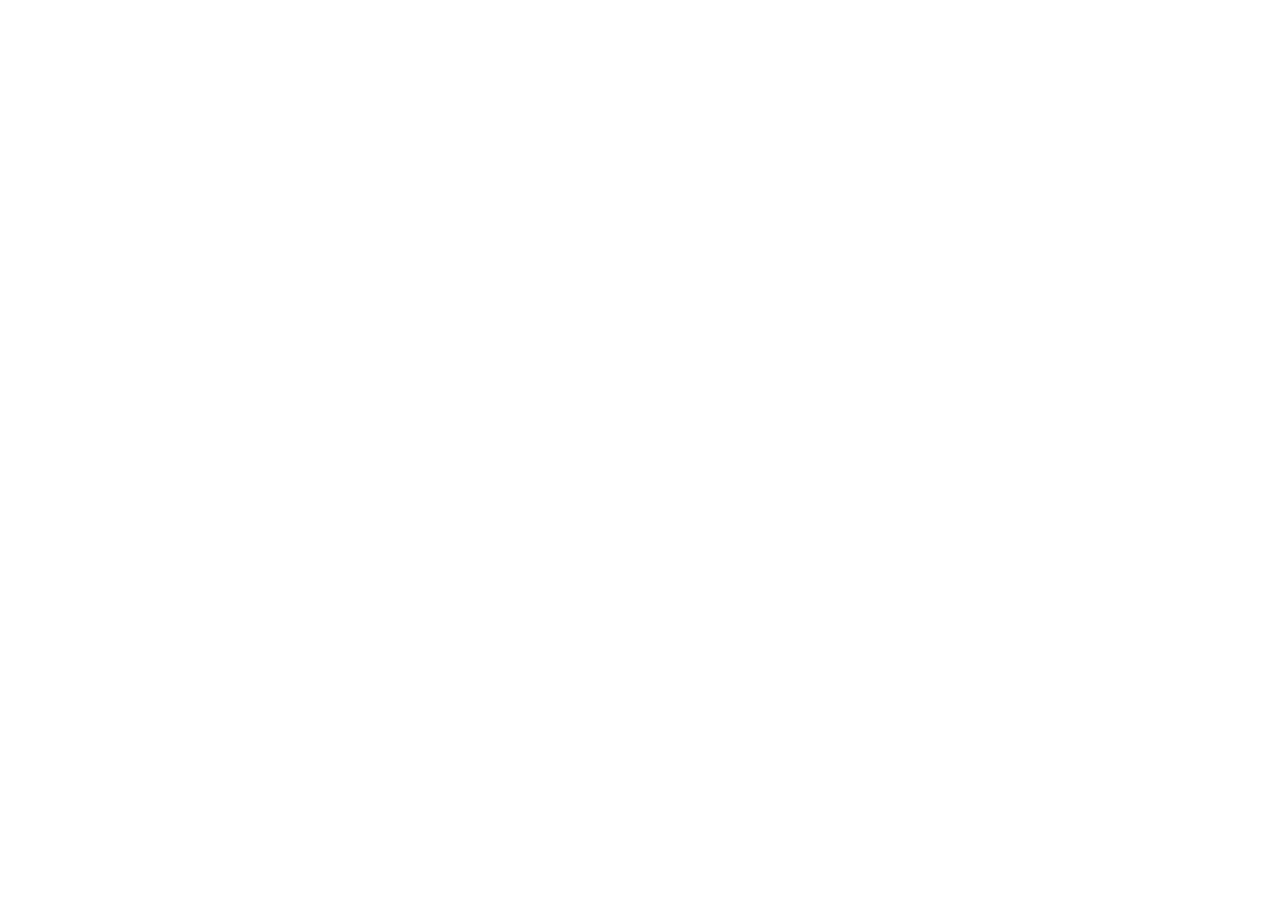
==== index.html @ b71deaa3 "Add files via upload" ====
<!doctype html>
<html lang="nl">
  <head>
    <meta charset="UTF-8" />
    <meta name="viewport" content="width=device-width, initial-scale=1, viewport-fit=cover" />
    <meta name="theme-color" content="#0A1A3F" />
    <title>Karaokequiz · Dagpakketverhuur</title>
    <link rel="icon" href="data:image/svg+xml,<svg xmlns='http://www.w3.org/2000/svg' viewBox='0 0 100 100'><text y='.9em' font-size='90'>🎤</text></svg>" />
    <link rel="preconnect" href="https://fonts.googleapis.com" />
    <link rel="preconnect" href="https://fonts.gstatic.com" crossorigin />
    <link href="https://fonts.googleapis.com/css2?family=Bricolage+Grotesque:opsz,wdth,wght@12..96,75..100,400..800&display=swap" rel="stylesheet" />
    <script type="module" crossorigin src="/assets/index-CefkdXqB.js"></script>
    <link rel="stylesheet" crossorigin href="/assets/index-WNM75md4.css">
  </head>
  <body>
    <div id="root"></div>
  </body>
</html>
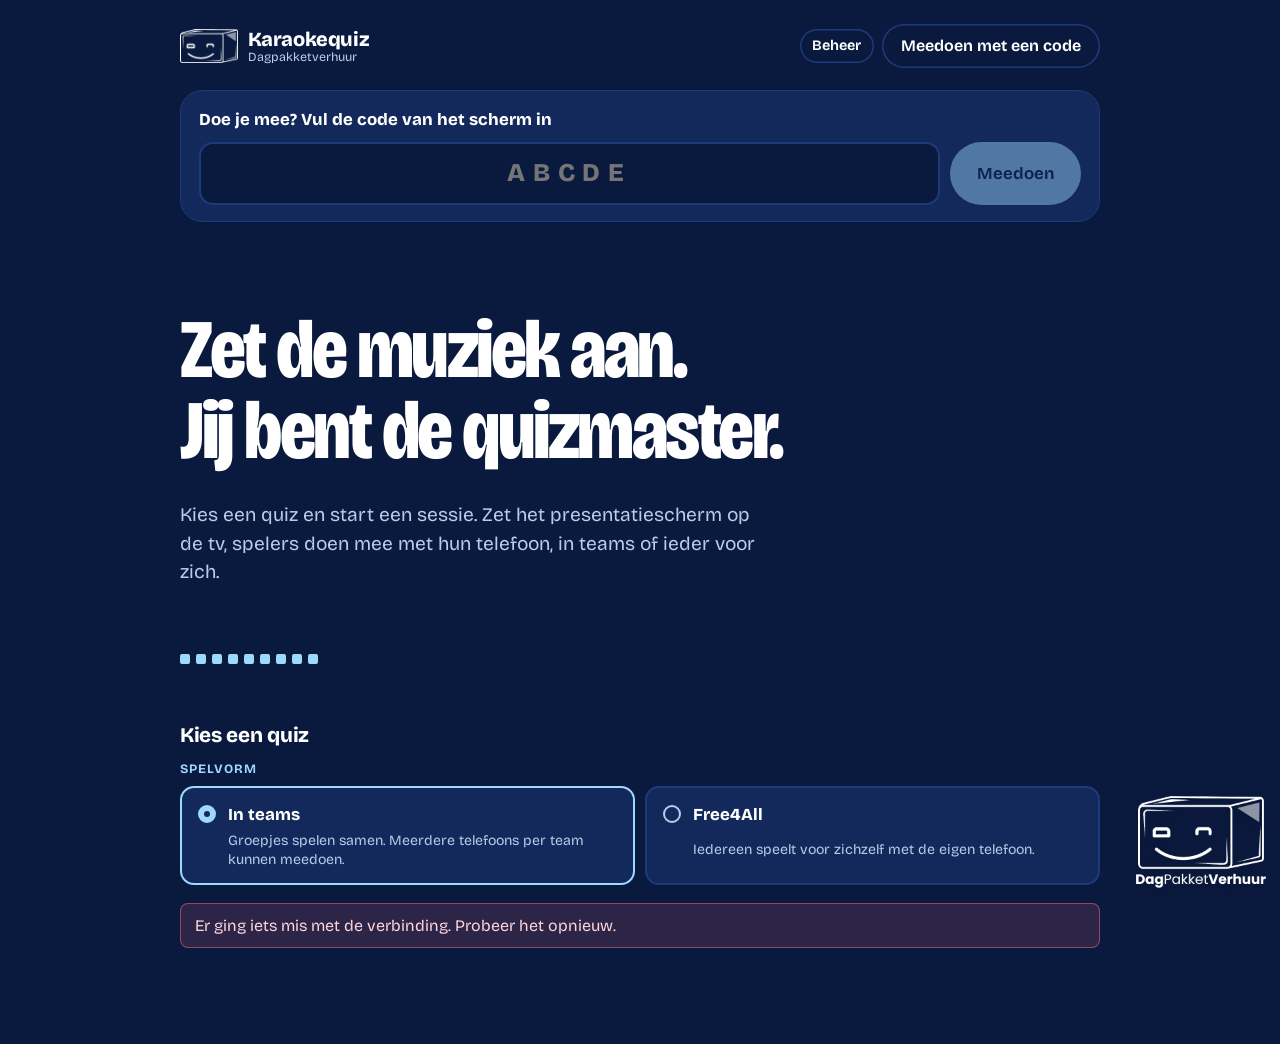
==== commit 526cc902: "Rename index (31).html to index.html" ====
--- a/index.html
+++ b/index.html
@@ -9,8 +9,109 @@
     <link rel="preconnect" href="https://fonts.googleapis.com" />
     <link rel="preconnect" href="https://fonts.gstatic.com" crossorigin />
     <link href="https://fonts.googleapis.com/css2?family=Bricolage+Grotesque:opsz,wdth,wght@12..96,75..100,400..800&display=swap" rel="stylesheet" />
-    <script type="module" crossorigin src="/assets/index-CefkdXqB.js"></script>
-    <link rel="stylesheet" crossorigin href="/assets/index-WNM75md4.css">
+    <script type="module" crossorigin>function qm(e,t){for(var n=0;n<t.length;n++){const r=t[n];if(typeof r!="string"&&!Array.isArray(r)){for(const s in r)if(s!=="default"&&!(s in e)){const i=Object.getOwnPropertyDescriptor(r,s);i&&Object.defineProperty(e,s,i.get?i:{enumerable:!0,get:()=>r[s]})}}}return Object.freeze(Object.defineProperty(e,Symbol.toStringTag,{value:"Module"}))}(function(){const t=document.createElement("link").relList;if(t&&t.supports&&t.supports("modulepreload"))return;for(const s of document.querySelectorAll('link[rel="modulepreload"]'))r(s);new MutationObserver(s=>{for(const i of s)if(i.type==="childList")for(const o of i.addedNodes)o.tagName==="LINK"&&o.rel==="modulepreload"&&r(o)}).observe(document,{childList:!0,subtree:!0});function n(s){const i={};return s.integrity&&(i.integrity=s.integrity),s.referrerPolicy&&(i.referrerPolicy=s.referrerPolicy),s.crossOrigin==="use-credentials"?i.credentials="include":s.crossOrigin==="anonymous"?i.credentials="omit":i.credentials="same-origin",i}function r(s){if(s.ep)return;s.ep=!0;const i=n(s);fetch(s.href,i)}})();function $m(e){return e&&e.__esModule&&Object.prototype.hasOwnProperty.call(e,"default")?e.default:e}var bh={exports:{}},xo={},kh={exports:{}},H={};/**
+ * @license React
+ * react.production.min.js
+ *
+ * Copyright (c) Facebook, Inc. and its affiliates.
+ *
+ * This source code is licensed under the MIT license found in the
+ * LICENSE file in the root directory of this source tree.
+ */var Fs=Symbol.for("react.element"),Wm=Symbol.for("react.portal"),Gm=Symbol.for("react.fragment"),Km=Symbol.for("react.strict_mode"),Jm=Symbol.for("react.profiler"),Ym=Symbol.for("react.provider"),Qm=Symbol.for("react.context"),Xm=Symbol.for("react.forward_ref"),Zm=Symbol.for("react.suspense"),eg=Symbol.for("react.memo"),tg=Symbol.for("react.lazy"),oc=Symbol.iterator;function ng(e){return e===null||typeof e!="object"?null:(e=oc&&e[oc]||e["@@iterator"],typeof e=="function"?e:null)}var Sh={isMounted:function(){return!1},enqueueForceUpdate:function(){},enqueueReplaceState:function(){},enqueueSetState:function(){}},Eh=Object.assign,xh={};function Nr(e,t,n){this.props=e,this.context=t,this.refs=xh,this.updater=n||Sh}Nr.prototype.isReactComponent={};Nr.prototype.setState=function(e,t){if(typeof e!="object"&&typeof e!="function"&&e!=null)throw Error("setState(...): takes an object of state variables to update or a function which returns an object of state variables.");this.updater.enqueueSetState(this,e,t,"setState")};Nr.prototype.forceUpdate=function(e){this.updater.enqueueForceUpdate(this,e,"forceUpdate")};function Ch(){}Ch.prototype=Nr.prototype;function Ql(e,t,n){this.props=e,this.context=t,this.refs=xh,this.updater=n||Sh}var Xl=Ql.prototype=new Ch;Xl.constructor=Ql;Eh(Xl,Nr.prototype);Xl.isPureReactComponent=!0;var ac=Array.isArray,jh=Object.prototype.hasOwnProperty,Zl={current:null},Ah={key:!0,ref:!0,__self:!0,__source:!0};function Th(e,t,n){var r,s={},i=null,o=null;if(t!=null)for(r in t.ref!==void 0&&(o=t.ref),t.key!==void 0&&(i=""+t.key),t)jh.call(t,r)&&!Ah.hasOwnProperty(r)&&(s[r]=t[r]);var a=arguments.length-2;if(a===1)s.children=n;else if(1<a){for(var l=Array(a),u=0;u<a;u++)l[u]=arguments[u+2];s.children=l}if(e&&e.defaultProps)for(r in a=e.defaultProps,a)s[r]===void 0&&(s[r]=a[r]);return{$$typeof:Fs,type:e,key:i,ref:o,props:s,_owner:Zl.current}}function rg(e,t){return{$$typeof:Fs,type:e.type,key:t,ref:e.ref,props:e.props,_owner:e._owner}}function eu(e){return typeof e=="object"&&e!==null&&e.$$typeof===Fs}function sg(e){var t={"=":"=0",":":"=2"};return"$"+e.replace(/[=:]/g,function(n){return t[n]})}var lc=/\/+/g;function Yo(e,t){return typeof e=="object"&&e!==null&&e.key!=null?sg(""+e.key):t.toString(36)}function ji(e,t,n,r,s){var i=typeof e;(i==="undefined"||i==="boolean")&&(e=null);var o=!1;if(e===null)o=!0;else switch(i){case"string":case"number":o=!0;break;case"object":switch(e.$$typeof){case Fs:case Wm:o=!0}}if(o)return o=e,s=s(o),e=r===""?"."+Yo(o,0):r,ac(s)?(n="",e!=null&&(n=e.replace(lc,"$&/")+"/"),ji(s,t,n,"",function(u){return u})):s!=null&&(eu(s)&&(s=rg(s,n+(!s.key||o&&o.key===s.key?"":(""+s.key).replace(lc,"$&/")+"/")+e)),t.push(s)),1;if(o=0,r=r===""?".":r+":",ac(e))for(var a=0;a<e.length;a++){i=e[a];var l=r+Yo(i,a);o+=ji(i,t,n,l,s)}else if(l=ng(e),typeof l=="function")for(e=l.call(e),a=0;!(i=e.next()).done;)i=i.value,l=r+Yo(i,a++),o+=ji(i,t,n,l,s);else if(i==="object")throw t=String(e),Error("Objects are not valid as a React child (found: "+(t==="[object Object]"?"object with keys {"+Object.keys(e).join(", ")+"}":t)+"). If you meant to render a collection of children, use an array instead.");return o}function Qs(e,t,n){if(e==null)return e;var r=[],s=0;return ji(e,r,"","",function(i){return t.call(n,i,s++)}),r}function ig(e){if(e._status===-1){var t=e._result;t=t(),t.then(function(n){(e._status===0||e._status===-1)&&(e._status=1,e._result=n)},function(n){(e._status===0||e._status===-1)&&(e._status=2,e._result=n)}),e._status===-1&&(e._status=0,e._result=t)}if(e._status===1)return e._result.default;throw e._result}var Ae={current:null},Ai={transition:null},og={ReactCurrentDispatcher:Ae,ReactCurrentBatchConfig:Ai,ReactCurrentOwner:Zl};function Nh(){throw Error("act(...) is not supported in production builds of React.")}H.Children={map:Qs,forEach:function(e,t,n){Qs(e,function(){t.apply(this,arguments)},n)},count:function(e){var t=0;return Qs(e,function(){t++}),t},toArray:function(e){return Qs(e,function(t){return t})||[]},only:function(e){if(!eu(e))throw Error("React.Children.only expected to receive a single React element child.");return e}};H.Component=Nr;H.Fragment=Gm;H.Profiler=Jm;H.PureComponent=Ql;H.StrictMode=Km;H.Suspense=Zm;H.__SECRET_INTERNALS_DO_NOT_USE_OR_YOU_WILL_BE_FIRED=og;H.act=Nh;H.cloneElement=function(e,t,n){if(e==null)throw Error("React.cloneElement(...): The argument must be a React element, but you passed "+e+".");var r=Eh({},e.props),s=e.key,i=e.ref,o=e._owner;if(t!=null){if(t.ref!==void 0&&(i=t.ref,o=Zl.current),t.key!==void 0&&(s=""+t.key),e.type&&e.type.defaultProps)var a=e.type.defaultProps;for(l in t)jh.call(t,l)&&!Ah.hasOwnProperty(l)&&(r[l]=t[l]===void 0&&a!==void 0?a[l]:t[l])}var l=arguments.length-2;if(l===1)r.children=n;else if(1<l){a=Array(l);for(var u=0;u<l;u++)a[u]=arguments[u+2];r.children=a}return{$$typeof:Fs,type:e.type,key:s,ref:i,props:r,_owner:o}};H.createContext=function(e){return e={$$typeof:Qm,_currentValue:e,_currentValue2:e,_threadCount:0,Provider:null,Consumer:null,_defaultValue:null,_globalName:null},e.Provider={$$typeof:Ym,_context:e},e.Consumer=e};H.createElement=Th;H.createFactory=function(e){var t=Th.bind(null,e);return t.type=e,t};H.createRef=function(){return{current:null}};H.forwardRef=function(e){return{$$typeof:Xm,render:e}};H.isValidElement=eu;H.lazy=function(e){return{$$typeof:tg,_payload:{_status:-1,_result:e},_init:ig}};H.memo=function(e,t){return{$$typeof:eg,type:e,compare:t===void 0?null:t}};H.startTransition=function(e){var t=Ai.transition;Ai.transition={};try{e()}finally{Ai.transition=t}};H.unstable_act=Nh;H.useCallback=function(e,t){return Ae.current.useCallback(e,t)};H.useContext=function(e){return Ae.current.useContext(e)};H.useDebugValue=function(){};H.useDeferredValue=function(e){return Ae.current.useDeferredValue(e)};H.useEffect=function(e,t){return Ae.current.useEffect(e,t)};H.useId=function(){return Ae.current.useId()};H.useImperativeHandle=function(e,t,n){return Ae.current.useImperativeHandle(e,t,n)};H.useInsertionEffect=function(e,t){return Ae.current.useInsertionEffect(e,t)};H.useLayoutEffect=function(e,t){return Ae.current.useLayoutEffect(e,t)};H.useMemo=function(e,t){return Ae.current.useMemo(e,t)};H.useReducer=function(e,t,n){return Ae.current.useReducer(e,t,n)};H.useRef=function(e){return Ae.current.useRef(e)};H.useState=function(e){return Ae.current.useState(e)};H.useSyncExternalStore=function(e,t,n){return Ae.current.useSyncExternalStore(e,t,n)};H.useTransition=function(){return Ae.current.useTransition()};H.version="18.3.1";kh.exports=H;var k=kh.exports;const Rh=$m(k),ag=qm({__proto__:null,default:Rh},[k]);/**
+ * @license React
+ * react-jsx-runtime.production.min.js
+ *
+ * Copyright (c) Facebook, Inc. and its affiliates.
+ *
+ * This source code is licensed under the MIT license found in the
+ * LICENSE file in the root directory of this source tree.
+ */var lg=k,ug=Symbol.for("react.element"),cg=Symbol.for("react.fragment"),dg=Object.prototype.hasOwnProperty,hg=lg.__SECRET_INTERNALS_DO_NOT_USE_OR_YOU_WILL_BE_FIRED.ReactCurrentOwner,fg={key:!0,ref:!0,__self:!0,__source:!0};function Ph(e,t,n){var r,s={},i=null,o=null;n!==void 0&&(i=""+n),t.key!==void 0&&(i=""+t.key),t.ref!==void 0&&(o=t.ref);for(r in t)dg.call(t,r)&&!fg.hasOwnProperty(r)&&(s[r]=t[r]);if(e&&e.defaultProps)for(r in t=e.defaultProps,t)s[r]===void 0&&(s[r]=t[r]);return{$$typeof:ug,type:e,key:i,ref:o,props:s,_owner:hg.current}}xo.Fragment=cg;xo.jsx=Ph;xo.jsxs=Ph;bh.exports=xo;var c=bh.exports,Ma={},Oh={exports:{}},$e={},Ih={exports:{}},Lh={};/**
+ * @license React
+ * scheduler.production.min.js
+ *
+ * Copyright (c) Facebook, Inc. and its affiliates.
+ *
+ * This source code is licensed under the MIT license found in the
+ * LICENSE file in the root directory of this source tree.
+ */(function(e){function t(R,M){var z=R.length;R.push(M);e:for(;0<z;){var X=z-1>>>1,oe=R[X];if(0<s(oe,M))R[X]=M,R[z]=oe,z=X;else break e}}function n(R){return R.length===0?null:R[0]}function r(R){if(R.length===0)return null;var M=R[0],z=R.pop();if(z!==M){R[0]=z;e:for(var X=0,oe=R.length,L=oe>>>1;X<L;){var V=2*(X+1)-1,Ne=R[V],Re=V+1,Ys=R[Re];if(0>s(Ne,z))Re<oe&&0>s(Ys,Ne)?(R[X]=Ys,R[Re]=z,X=Re):(R[X]=Ne,R[V]=z,X=V);else if(Re<oe&&0>s(Ys,z))R[X]=Ys,R[Re]=z,X=Re;else break e}}return M}function s(R,M){var z=R.sortIndex-M.sortIndex;return z!==0?z:R.id-M.id}if(typeof performance=="object"&&typeof performance.now=="function"){var i=performance;e.unstable_now=function(){return i.now()}}else{var o=Date,a=o.now();e.unstable_now=function(){return o.now()-a}}var l=[],u=[],d=1,h=null,f=3,m=!1,g=!1,w=!1,b=typeof setTimeout=="function"?setTimeout:null,p=typeof clearTimeout=="function"?clearTimeout:null,v=typeof setImmediate<"u"?setImmediate:null;typeof navigator<"u"&&navigator.scheduling!==void 0&&navigator.scheduling.isInputPending!==void 0&&navigator.scheduling.isInputPending.bind(navigator.scheduling);function y(R){for(var M=n(u);M!==null;){if(M.callback===null)r(u);else if(M.startTime<=R)r(u),M.sortIndex=M.expirationTime,t(l,M);else break;M=n(u)}}function _(R){if(w=!1,y(R),!g)if(n(l)!==null)g=!0,U(S);else{var M=n(u);M!==null&&kt(_,M.startTime-R)}}function S(R,M){g=!1,w&&(w=!1,p(j),j=-1),m=!0;var z=f;try{for(y(M),h=n(l);h!==null&&(!(h.expirationTime>M)||R&&!ee());){var X=h.callback;if(typeof X=="function"){h.callback=null,f=h.priorityLevel;var oe=X(h.expirationTime<=M);M=e.unstable_now(),typeof oe=="function"?h.callback=oe:h===n(l)&&r(l),y(M)}else r(l);h=n(l)}if(h!==null)var L=!0;else{var V=n(u);V!==null&&kt(_,V.startTime-M),L=!1}return L}finally{h=null,f=z,m=!1}}var E=!1,x=null,j=-1,B=5,O=-1;function ee(){return!(e.unstable_now()-O<B)}function _e(){if(x!==null){var R=e.unstable_now();O=R;var M=!0;try{M=x(!0,R)}finally{M?A():(E=!1,x=null)}}else E=!1}var A;if(typeof v=="function")A=function(){v(_e)};else if(typeof MessageChannel<"u"){var F=new MessageChannel,I=F.port2;F.port1.onmessage=_e,A=function(){I.postMessage(null)}}else A=function(){b(_e,0)};function U(R){x=R,E||(E=!0,A())}function kt(R,M){j=b(function(){R(e.unstable_now())},M)}e.unstable_IdlePriority=5,e.unstable_ImmediatePriority=1,e.unstable_LowPriority=4,e.unstable_NormalPriority=3,e.unstable_Profiling=null,e.unstable_UserBlockingPriority=2,e.unstable_cancelCallback=function(R){R.callback=null},e.unstable_continueExecution=function(){g||m||(g=!0,U(S))},e.unstable_forceFrameRate=function(R){0>R||125<R?console.error("forceFrameRate takes a positive int between 0 and 125, forcing frame rates higher than 125 fps is not supported"):B=0<R?Math.floor(1e3/R):5},e.unstable_getCurrentPriorityLevel=function(){return f},e.unstable_getFirstCallbackNode=function(){return n(l)},e.unstable_next=function(R){switch(f){case 1:case 2:case 3:var M=3;break;default:M=f}var z=f;f=M;try{return R()}finally{f=z}},e.unstable_pauseExecution=function(){},e.unstable_requestPaint=function(){},e.unstable_runWithPriority=function(R,M){switch(R){case 1:case 2:case 3:case 4:case 5:break;default:R=3}var z=f;f=R;try{return M()}finally{f=z}},e.unstable_scheduleCallback=function(R,M,z){var X=e.unstable_now();switch(typeof z=="object"&&z!==null?(z=z.delay,z=typeof z=="number"&&0<z?X+z:X):z=X,R){case 1:var oe=-1;break;case 2:oe=250;break;case 5:oe=1073741823;break;case 4:oe=1e4;break;default:oe=5e3}return oe=z+oe,R={id:d++,callback:M,priorityLevel:R,startTime:z,expirationTime:oe,sortIndex:-1},z>X?(R.sortIndex=z,t(u,R),n(l)===null&&R===n(u)&&(w?(p(j),j=-1):w=!0,kt(_,z-X))):(R.sortIndex=oe,t(l,R),g||m||(g=!0,U(S))),R},e.unstable_shouldYield=ee,e.unstable_wrapCallback=function(R){var M=f;return function(){var z=f;f=M;try{return R.apply(this,arguments)}finally{f=z}}}})(Lh);Ih.exports=Lh;var pg=Ih.exports;/**
+ * @license React
+ * react-dom.production.min.js
+ *
+ * Copyright (c) Facebook, Inc. and its affiliates.
+ *
+ * This source code is licensed under the MIT license found in the
+ * LICENSE file in the root directory of this source tree.
+ */var mg=k,qe=pg;function C(e){for(var t="https://reactjs.org/docs/error-decoder.html?invariant="+e,n=1;n<arguments.length;n++)t+="&args[]="+encodeURIComponent(arguments[n]);return"Minified React error #"+e+"; visit "+t+" for the full message or use the non-minified dev environment for full errors and additional helpful warnings."}var Dh=new Set,fs={};function Dn(e,t){yr(e,t),yr(e+"Capture",t)}function yr(e,t){for(fs[e]=t,e=0;e<t.length;e++)Dh.add(t[e])}var It=!(typeof window>"u"||typeof window.document>"u"||typeof window.document.createElement>"u"),za=Object.prototype.hasOwnProperty,gg=/^[:A-Z_a-z\u00C0-\u00D6\u00D8-\u00F6\u00F8-\u02FF\u0370-\u037D\u037F-\u1FFF\u200C-\u200D\u2070-\u218F\u2C00-\u2FEF\u3001-\uD7FF\uF900-\uFDCF\uFDF0-\uFFFD][:A-Z_a-z\u00C0-\u00D6\u00D8-\u00F6\u00F8-\u02FF\u0370-\u037D\u037F-\u1FFF\u200C-\u200D\u2070-\u218F\u2C00-\u2FEF\u3001-\uD7FF\uF900-\uFDCF\uFDF0-\uFFFD\-.0-9\u00B7\u0300-\u036F\u203F-\u2040]*$/,uc={},cc={};function vg(e){return za.call(cc,e)?!0:za.call(uc,e)?!1:gg.test(e)?cc[e]=!0:(uc[e]=!0,!1)}function yg(e,t,n,r){if(n!==null&&n.type===0)return!1;switch(typeof t){case"function":case"symbol":return!0;case"boolean":return r?!1:n!==null?!n.acceptsBooleans:(e=e.toLowerCase().slice(0,5),e!=="data-"&&e!=="aria-");default:return!1}}function wg(e,t,n,r){if(t===null||typeof t>"u"||yg(e,t,n,r))return!0;if(r)return!1;if(n!==null)switch(n.type){case 3:return!t;case 4:return t===!1;case 5:return isNaN(t);case 6:return isNaN(t)||1>t}return!1}function Te(e,t,n,r,s,i,o){this.acceptsBooleans=t===2||t===3||t===4,this.attributeName=r,this.attributeNamespace=s,this.mustUseProperty=n,this.propertyName=e,this.type=t,this.sanitizeURL=i,this.removeEmptyString=o}var we={};"children dangerouslySetInnerHTML defaultValue defaultChecked innerHTML suppressContentEditableWarning suppressHydrationWarning style".split(" ").forEach(function(e){we[e]=new Te(e,0,!1,e,null,!1,!1)});[["acceptCharset","accept-charset"],["className","class"],["htmlFor","for"],["httpEquiv","http-equiv"]].forEach(function(e){var t=e[0];we[t]=new Te(t,1,!1,e[1],null,!1,!1)});["contentEditable","draggable","spellCheck","value"].forEach(function(e){we[e]=new Te(e,2,!1,e.toLowerCase(),null,!1,!1)});["autoReverse","externalResourcesRequired","focusable","preserveAlpha"].forEach(function(e){we[e]=new Te(e,2,!1,e,null,!1,!1)});"allowFullScreen async autoFocus autoPlay controls default defer disabled disablePictureInPicture disableRemotePlayback formNoValidate hidden loop noModule noValidate open playsInline readOnly required reversed scoped seamless itemScope".split(" ").forEach(function(e){we[e]=new Te(e,3,!1,e.toLowerCase(),null,!1,!1)});["checked","multiple","muted","selected"].forEach(function(e){we[e]=new Te(e,3,!0,e,null,!1,!1)});["capture","download"].forEach(function(e){we[e]=new Te(e,4,!1,e,null,!1,!1)});["cols","rows","size","span"].forEach(function(e){we[e]=new Te(e,6,!1,e,null,!1,!1)});["rowSpan","start"].forEach(function(e){we[e]=new Te(e,5,!1,e.toLowerCase(),null,!1,!1)});var tu=/[\-:]([a-z])/g;function nu(e){return e[1].toUpperCase()}"accent-height alignment-baseline arabic-form baseline-shift cap-height clip-path clip-rule color-interpolation color-interpolation-filters color-profile color-rendering dominant-baseline enable-background fill-opacity fill-rule flood-color flood-opacity font-family font-size font-size-adjust font-stretch font-style font-variant font-weight glyph-name glyph-orientation-horizontal glyph-orientation-vertical horiz-adv-x horiz-origin-x image-rendering letter-spacing lighting-color marker-end marker-mid marker-start overline-position overline-thickness paint-order panose-1 pointer-events rendering-intent shape-rendering stop-color stop-opacity strikethrough-position strikethrough-thickness stroke-dasharray stroke-dashoffset stroke-linecap stroke-linejoin stroke-miterlimit stroke-opacity stroke-width text-anchor text-decoration text-rendering underline-position underline-thickness unicode-bidi unicode-range units-per-em v-alphabetic v-hanging v-ideographic v-mathematical vector-effect vert-adv-y vert-origin-x vert-origin-y word-spacing writing-mode xmlns:xlink x-height".split(" ").forEach(function(e){var t=e.replace(tu,nu);we[t]=new Te(t,1,!1,e,null,!1,!1)});"xlink:actuate xlink:arcrole xlink:role xlink:show xlink:title xlink:type".split(" ").forEach(function(e){var t=e.replace(tu,nu);we[t]=new Te(t,1,!1,e,"http://www.w3.org/1999/xlink",!1,!1)});["xml:base","xml:lang","xml:space"].forEach(function(e){var t=e.replace(tu,nu);we[t]=new Te(t,1,!1,e,"http://www.w3.org/XML/1998/namespace",!1,!1)});["tabIndex","crossOrigin"].forEach(function(e){we[e]=new Te(e,1,!1,e.toLowerCase(),null,!1,!1)});we.xlinkHref=new Te("xlinkHref",1,!1,"xlink:href","http://www.w3.org/1999/xlink",!0,!1);["src","href","action","formAction"].forEach(function(e){we[e]=new Te(e,1,!1,e.toLowerCase(),null,!0,!0)});function ru(e,t,n,r){var s=we.hasOwnProperty(t)?we[t]:null;(s!==null?s.type!==0:r||!(2<t.length)||t[0]!=="o"&&t[0]!=="O"||t[1]!=="n"&&t[1]!=="N")&&(wg(t,n,s,r)&&(n=null),r||s===null?vg(t)&&(n===null?e.removeAttribute(t):e.setAttribute(t,""+n)):s.mustUseProperty?e[s.propertyName]=n===null?s.type===3?!1:"":n:(t=s.attributeName,r=s.attributeNamespace,n===null?e.removeAttribute(t):(s=s.type,n=s===3||s===4&&n===!0?"":""+n,r?e.setAttributeNS(r,t,n):e.setAttribute(t,n))))}var Bt=mg.__SECRET_INTERNALS_DO_NOT_USE_OR_YOU_WILL_BE_FIRED,Xs=Symbol.for("react.element"),Kn=Symbol.for("react.portal"),Jn=Symbol.for("react.fragment"),su=Symbol.for("react.strict_mode"),Fa=Symbol.for("react.profiler"),Uh=Symbol.for("react.provider"),Bh=Symbol.for("react.context"),iu=Symbol.for("react.forward_ref"),Ha=Symbol.for("react.suspense"),Va=Symbol.for("react.suspense_list"),ou=Symbol.for("react.memo"),Ht=Symbol.for("react.lazy"),Mh=Symbol.for("react.offscreen"),dc=Symbol.iterator;function Dr(e){return e===null||typeof e!="object"?null:(e=dc&&e[dc]||e["@@iterator"],typeof e=="function"?e:null)}var re=Object.assign,Qo;function Kr(e){if(Qo===void 0)try{throw Error()}catch(n){var t=n.stack.trim().match(/\n( *(at )?)/);Qo=t&&t[1]||""}return`
+`+Qo+e}var Xo=!1;function Zo(e,t){if(!e||Xo)return"";Xo=!0;var n=Error.prepareStackTrace;Error.prepareStackTrace=void 0;try{if(t)if(t=function(){throw Error()},Object.defineProperty(t.prototype,"props",{set:function(){throw Error()}}),typeof Reflect=="object"&&Reflect.construct){try{Reflect.construct(t,[])}catch(u){var r=u}Reflect.construct(e,[],t)}else{try{t.call()}catch(u){r=u}e.call(t.prototype)}else{try{throw Error()}catch(u){r=u}e()}}catch(u){if(u&&r&&typeof u.stack=="string"){for(var s=u.stack.split(`
+`),i=r.stack.split(`
+`),o=s.length-1,a=i.length-1;1<=o&&0<=a&&s[o]!==i[a];)a--;for(;1<=o&&0<=a;o--,a--)if(s[o]!==i[a]){if(o!==1||a!==1)do if(o--,a--,0>a||s[o]!==i[a]){var l=`
+`+s[o].replace(" at new "," at ");return e.displayName&&l.includes("<anonymous>")&&(l=l.replace("<anonymous>",e.displayName)),l}while(1<=o&&0<=a);break}}}finally{Xo=!1,Error.prepareStackTrace=n}return(e=e?e.displayName||e.name:"")?Kr(e):""}function _g(e){switch(e.tag){case 5:return Kr(e.type);case 16:return Kr("Lazy");case 13:return Kr("Suspense");case 19:return Kr("SuspenseList");case 0:case 2:case 15:return e=Zo(e.type,!1),e;case 11:return e=Zo(e.type.render,!1),e;case 1:return e=Zo(e.type,!0),e;default:return""}}function qa(e){if(e==null)return null;if(typeof e=="function")return e.displayName||e.name||null;if(typeof e=="string")return e;switch(e){case Jn:return"Fragment";case Kn:return"Portal";case Fa:return"Profiler";case su:return"StrictMode";case Ha:return"Suspense";case Va:return"SuspenseList"}if(typeof e=="object")switch(e.$$typeof){case Bh:return(e.displayName||"Context")+".Consumer";case Uh:return(e._context.displayName||"Context")+".Provider";case iu:var t=e.render;return e=e.displayName,e||(e=t.displayName||t.name||"",e=e!==""?"ForwardRef("+e+")":"ForwardRef"),e;case ou:return t=e.displayName||null,t!==null?t:qa(e.type)||"Memo";case Ht:t=e._payload,e=e._init;try{return qa(e(t))}catch{}}return null}function bg(e){var t=e.type;switch(e.tag){case 24:return"Cache";case 9:return(t.displayName||"Context")+".Consumer";case 10:return(t._context.displayName||"Context")+".Provider";case 18:return"DehydratedFragment";case 11:return e=t.render,e=e.displayName||e.name||"",t.displayName||(e!==""?"ForwardRef("+e+")":"ForwardRef");case 7:return"Fragment";case 5:return t;case 4:return"Portal";case 3:return"Root";case 6:return"Text";case 16:return qa(t);case 8:return t===su?"StrictMode":"Mode";case 22:return"Offscreen";case 12:return"Profiler";case 21:return"Scope";case 13:return"Suspense";case 19:return"SuspenseList";case 25:return"TracingMarker";case 1:case 0:case 17:case 2:case 14:case 15:if(typeof t=="function")return t.displayName||t.name||null;if(typeof t=="string")return t}return null}function un(e){switch(typeof e){case"boolean":case"number":case"string":case"undefined":return e;case"object":return e;default:return""}}function zh(e){var t=e.type;return(e=e.nodeName)&&e.toLowerCase()==="input"&&(t==="checkbox"||t==="radio")}function kg(e){var t=zh(e)?"checked":"value",n=Object.getOwnPropertyDescriptor(e.constructor.prototype,t),r=""+e[t];if(!e.hasOwnProperty(t)&&typeof n<"u"&&typeof n.get=="function"&&typeof n.set=="function"){var s=n.get,i=n.set;return Object.defineProperty(e,t,{configurable:!0,get:function(){return s.call(this)},set:function(o){r=""+o,i.call(this,o)}}),Object.defineProperty(e,t,{enumerable:n.enumerable}),{getValue:function(){return r},setValue:function(o){r=""+o},stopTracking:function(){e._valueTracker=null,delete e[t]}}}}function Zs(e){e._valueTracker||(e._valueTracker=kg(e))}function Fh(e){if(!e)return!1;var t=e._valueTracker;if(!t)return!0;var n=t.getValue(),r="";return e&&(r=zh(e)?e.checked?"true":"false":e.value),e=r,e!==n?(t.setValue(e),!0):!1}function Hi(e){if(e=e||(typeof document<"u"?document:void 0),typeof e>"u")return null;try{return e.activeElement||e.body}catch{return e.body}}function $a(e,t){var n=t.checked;return re({},t,{defaultChecked:void 0,defaultValue:void 0,value:void 0,checked:n??e._wrapperState.initialChecked})}function hc(e,t){var n=t.defaultValue==null?"":t.defaultValue,r=t.checked!=null?t.checked:t.defaultChecked;n=un(t.value!=null?t.value:n),e._wrapperState={initialChecked:r,initialValue:n,controlled:t.type==="checkbox"||t.type==="radio"?t.checked!=null:t.value!=null}}function Hh(e,t){t=t.checked,t!=null&&ru(e,"checked",t,!1)}function Wa(e,t){Hh(e,t);var n=un(t.value),r=t.type;if(n!=null)r==="number"?(n===0&&e.value===""||e.value!=n)&&(e.value=""+n):e.value!==""+n&&(e.value=""+n);else if(r==="submit"||r==="reset"){e.removeAttribute("value");return}t.hasOwnProperty("value")?Ga(e,t.type,n):t.hasOwnProperty("defaultValue")&&Ga(e,t.type,un(t.defaultValue)),t.checked==null&&t.defaultChecked!=null&&(e.defaultChecked=!!t.defaultChecked)}function fc(e,t,n){if(t.hasOwnProperty("value")||t.hasOwnProperty("defaultValue")){var r=t.type;if(!(r!=="submit"&&r!=="reset"||t.value!==void 0&&t.value!==null))return;t=""+e._wrapperState.initialValue,n||t===e.value||(e.value=t),e.defaultValue=t}n=e.name,n!==""&&(e.name=""),e.defaultChecked=!!e._wrapperState.initialChecked,n!==""&&(e.name=n)}function Ga(e,t,n){(t!=="number"||Hi(e.ownerDocument)!==e)&&(n==null?e.defaultValue=""+e._wrapperState.initialValue:e.defaultValue!==""+n&&(e.defaultValue=""+n))}var Jr=Array.isArray;function or(e,t,n,r){if(e=e.options,t){t={};for(var s=0;s<n.length;s++)t["$"+n[s]]=!0;for(n=0;n<e.length;n++)s=t.hasOwnProperty("$"+e[n].value),e[n].selected!==s&&(e[n].selected=s),s&&r&&(e[n].defaultSelected=!0)}else{for(n=""+un(n),t=null,s=0;s<e.length;s++){if(e[s].value===n){e[s].selected=!0,r&&(e[s].defaultSelected=!0);return}t!==null||e[s].disabled||(t=e[s])}t!==null&&(t.selected=!0)}}function Ka(e,t){if(t.dangerouslySetInnerHTML!=null)throw Error(C(91));return re({},t,{value:void 0,defaultValue:void 0,children:""+e._wrapperState.initialValue})}function pc(e,t){var n=t.value;if(n==null){if(n=t.children,t=t.defaultValue,n!=null){if(t!=null)throw Error(C(92));if(Jr(n)){if(1<n.length)throw Error(C(93));n=n[0]}t=n}t==null&&(t=""),n=t}e._wrapperState={initialValue:un(n)}}function Vh(e,t){var n=un(t.value),r=un(t.defaultValue);n!=null&&(n=""+n,n!==e.value&&(e.value=n),t.defaultValue==null&&e.defaultValue!==n&&(e.defaultValue=n)),r!=null&&(e.defaultValue=""+r)}function mc(e){var t=e.textContent;t===e._wrapperState.initialValue&&t!==""&&t!==null&&(e.value=t)}function qh(e){switch(e){case"svg":return"http://www.w3.org/2000/svg";case"math":return"http://www.w3.org/1998/Math/MathML";default:return"http://www.w3.org/1999/xhtml"}}function Ja(e,t){return e==null||e==="http://www.w3.org/1999/xhtml"?qh(t):e==="http://www.w3.org/2000/svg"&&t==="foreignObject"?"http://www.w3.org/1999/xhtml":e}var ei,$h=function(e){return typeof MSApp<"u"&&MSApp.execUnsafeLocalFunction?function(t,n,r,s){MSApp.execUnsafeLocalFunction(function(){return e(t,n,r,s)})}:e}(function(e,t){if(e.namespaceURI!=="http://www.w3.org/2000/svg"||"innerHTML"in e)e.innerHTML=t;else{for(ei=ei||document.createElement("div"),ei.innerHTML="<svg>"+t.valueOf().toString()+"</svg>",t=ei.firstChild;e.firstChild;)e.removeChild(e.firstChild);for(;t.firstChild;)e.appendChild(t.firstChild)}});function ps(e,t){if(t){var n=e.firstChild;if(n&&n===e.lastChild&&n.nodeType===3){n.nodeValue=t;return}}e.textContent=t}var ts={animationIterationCount:!0,aspectRatio:!0,borderImageOutset:!0,borderImageSlice:!0,borderImageWidth:!0,boxFlex:!0,boxFlexGroup:!0,boxOrdinalGroup:!0,columnCount:!0,columns:!0,flex:!0,flexGrow:!0,flexPositive:!0,flexShrink:!0,flexNegative:!0,flexOrder:!0,gridArea:!0,gridRow:!0,gridRowEnd:!0,gridRowSpan:!0,gridRowStart:!0,gridColumn:!0,gridColumnEnd:!0,gridColumnSpan:!0,gridColumnStart:!0,fontWeight:!0,lineClamp:!0,lineHeight:!0,opacity:!0,order:!0,orphans:!0,tabSize:!0,widows:!0,zIndex:!0,zoom:!0,fillOpacity:!0,floodOpacity:!0,stopOpacity:!0,strokeDasharray:!0,strokeDashoffset:!0,strokeMiterlimit:!0,strokeOpacity:!0,strokeWidth:!0},Sg=["Webkit","ms","Moz","O"];Object.keys(ts).forEach(function(e){Sg.forEach(function(t){t=t+e.charAt(0).toUpperCase()+e.substring(1),ts[t]=ts[e]})});function Wh(e,t,n){return t==null||typeof t=="boolean"||t===""?"":n||typeof t!="number"||t===0||ts.hasOwnProperty(e)&&ts[e]?(""+t).trim():t+"px"}function Gh(e,t){e=e.style;for(var n in t)if(t.hasOwnProperty(n)){var r=n.indexOf("--")===0,s=Wh(n,t[n],r);n==="float"&&(n="cssFloat"),r?e.setProperty(n,s):e[n]=s}}var Eg=re({menuitem:!0},{area:!0,base:!0,br:!0,col:!0,embed:!0,hr:!0,img:!0,input:!0,keygen:!0,link:!0,meta:!0,param:!0,source:!0,track:!0,wbr:!0});function Ya(e,t){if(t){if(Eg[e]&&(t.children!=null||t.dangerouslySetInnerHTML!=null))throw Error(C(137,e));if(t.dangerouslySetInnerHTML!=null){if(t.children!=null)throw Error(C(60));if(typeof t.dangerouslySetInnerHTML!="object"||!("__html"in t.dangerouslySetInnerHTML))throw Error(C(61))}if(t.style!=null&&typeof t.style!="object")throw Error(C(62))}}function Qa(e,t){if(e.indexOf("-")===-1)return typeof t.is=="string";switch(e){case"annotation-xml":case"color-profile":case"font-face":case"font-face-src":case"font-face-uri":case"font-face-format":case"font-face-name":case"missing-glyph":return!1;default:return!0}}var Xa=null;function au(e){return e=e.target||e.srcElement||window,e.correspondingUseElement&&(e=e.correspondingUseElement),e.nodeType===3?e.parentNode:e}var Za=null,ar=null,lr=null;function gc(e){if(e=qs(e)){if(typeof Za!="function")throw Error(C(280));var t=e.stateNode;t&&(t=No(t),Za(e.stateNode,e.type,t))}}function Kh(e){ar?lr?lr.push(e):lr=[e]:ar=e}function Jh(){if(ar){var e=ar,t=lr;if(lr=ar=null,gc(e),t)for(e=0;e<t.length;e++)gc(t[e])}}function Yh(e,t){return e(t)}function Qh(){}var ea=!1;function Xh(e,t,n){if(ea)return e(t,n);ea=!0;try{return Yh(e,t,n)}finally{ea=!1,(ar!==null||lr!==null)&&(Qh(),Jh())}}function ms(e,t){var n=e.stateNode;if(n===null)return null;var r=No(n);if(r===null)return null;n=r[t];e:switch(t){case"onClick":case"onClickCapture":case"onDoubleClick":case"onDoubleClickCapture":case"onMouseDown":case"onMouseDownCapture":case"onMouseMove":case"onMouseMoveCapture":case"onMouseUp":case"onMouseUpCapture":case"onMouseEnter":(r=!r.disabled)||(e=e.type,r=!(e==="button"||e==="input"||e==="select"||e==="textarea")),e=!r;break e;default:e=!1}if(e)return null;if(n&&typeof n!="function")throw Error(C(231,t,typeof n));return n}var el=!1;if(It)try{var Ur={};Object.defineProperty(Ur,"passive",{get:function(){el=!0}}),window.addEventListener("test",Ur,Ur),window.removeEventListener("test",Ur,Ur)}catch{el=!1}function xg(e,t,n,r,s,i,o,a,l){var u=Array.prototype.slice.call(arguments,3);try{t.apply(n,u)}catch(d){this.onError(d)}}var ns=!1,Vi=null,qi=!1,tl=null,Cg={onError:function(e){ns=!0,Vi=e}};function jg(e,t,n,r,s,i,o,a,l){ns=!1,Vi=null,xg.apply(Cg,arguments)}function Ag(e,t,n,r,s,i,o,a,l){if(jg.apply(this,arguments),ns){if(ns){var u=Vi;ns=!1,Vi=null}else throw Error(C(198));qi||(qi=!0,tl=u)}}function Un(e){var t=e,n=e;if(e.alternate)for(;t.return;)t=t.return;else{e=t;do t=e,t.flags&4098&&(n=t.return),e=t.return;while(e)}return t.tag===3?n:null}function Zh(e){if(e.tag===13){var t=e.memoizedState;if(t===null&&(e=e.alternate,e!==null&&(t=e.memoizedState)),t!==null)return t.dehydrated}return null}function vc(e){if(Un(e)!==e)throw Error(C(188))}function Tg(e){var t=e.alternate;if(!t){if(t=Un(e),t===null)throw Error(C(188));return t!==e?null:e}for(var n=e,r=t;;){var s=n.return;if(s===null)break;var i=s.alternate;if(i===null){if(r=s.return,r!==null){n=r;continue}break}if(s.child===i.child){for(i=s.child;i;){if(i===n)return vc(s),e;if(i===r)return vc(s),t;i=i.sibling}throw Error(C(188))}if(n.return!==r.return)n=s,r=i;else{for(var o=!1,a=s.child;a;){if(a===n){o=!0,n=s,r=i;break}if(a===r){o=!0,r=s,n=i;break}a=a.sibling}if(!o){for(a=i.child;a;){if(a===n){o=!0,n=i,r=s;break}if(a===r){o=!0,r=i,n=s;break}a=a.sibling}if(!o)throw Error(C(189))}}if(n.alternate!==r)throw Error(C(190))}if(n.tag!==3)throw Error(C(188));return n.stateNode.current===n?e:t}function ef(e){return e=Tg(e),e!==null?tf(e):null}function tf(e){if(e.tag===5||e.tag===6)return e;for(e=e.child;e!==null;){var t=tf(e);if(t!==null)return t;e=e.sibling}return null}var nf=qe.unstable_scheduleCallback,yc=qe.unstable_cancelCallback,Ng=qe.unstable_shouldYield,Rg=qe.unstable_requestPaint,ae=qe.unstable_now,Pg=qe.unstable_getCurrentPriorityLevel,lu=qe.unstable_ImmediatePriority,rf=qe.unstable_UserBlockingPriority,$i=qe.unstable_NormalPriority,Og=qe.unstable_LowPriority,sf=qe.unstable_IdlePriority,Co=null,yt=null;function Ig(e){if(yt&&typeof yt.onCommitFiberRoot=="function")try{yt.onCommitFiberRoot(Co,e,void 0,(e.current.flags&128)===128)}catch{}}var ct=Math.clz32?Math.clz32:Ug,Lg=Math.log,Dg=Math.LN2;function Ug(e){return e>>>=0,e===0?32:31-(Lg(e)/Dg|0)|0}var ti=64,ni=4194304;function Yr(e){switch(e&-e){case 1:return 1;case 2:return 2;case 4:return 4;case 8:return 8;case 16:return 16;case 32:return 32;case 64:case 128:case 256:case 512:case 1024:case 2048:case 4096:case 8192:case 16384:case 32768:case 65536:case 131072:case 262144:case 524288:case 1048576:case 2097152:return e&4194240;case 4194304:case 8388608:case 16777216:case 33554432:case 67108864:return e&130023424;case 134217728:return 134217728;case 268435456:return 268435456;case 536870912:return 536870912;case 1073741824:return 1073741824;default:return e}}function Wi(e,t){var n=e.pendingLanes;if(n===0)return 0;var r=0,s=e.suspendedLanes,i=e.pingedLanes,o=n&268435455;if(o!==0){var a=o&~s;a!==0?r=Yr(a):(i&=o,i!==0&&(r=Yr(i)))}else o=n&~s,o!==0?r=Yr(o):i!==0&&(r=Yr(i));if(r===0)return 0;if(t!==0&&t!==r&&!(t&s)&&(s=r&-r,i=t&-t,s>=i||s===16&&(i&4194240)!==0))return t;if(r&4&&(r|=n&16),t=e.entangledLanes,t!==0)for(e=e.entanglements,t&=r;0<t;)n=31-ct(t),s=1<<n,r|=e[n],t&=~s;return r}function Bg(e,t){switch(e){case 1:case 2:case 4:return t+250;case 8:case 16:case 32:case 64:case 128:case 256:case 512:case 1024:case 2048:case 4096:case 8192:case 16384:case 32768:case 65536:case 131072:case 262144:case 524288:case 1048576:case 2097152:return t+5e3;case 4194304:case 8388608:case 16777216:case 33554432:case 67108864:return-1;case 134217728:case 268435456:case 536870912:case 1073741824:return-1;default:return-1}}function Mg(e,t){for(var n=e.suspendedLanes,r=e.pingedLanes,s=e.expirationTimes,i=e.pendingLanes;0<i;){var o=31-ct(i),a=1<<o,l=s[o];l===-1?(!(a&n)||a&r)&&(s[o]=Bg(a,t)):l<=t&&(e.expiredLanes|=a),i&=~a}}function nl(e){return e=e.pendingLanes&-1073741825,e!==0?e:e&1073741824?1073741824:0}function of(){var e=ti;return ti<<=1,!(ti&4194240)&&(ti=64),e}function ta(e){for(var t=[],n=0;31>n;n++)t.push(e);return t}function Hs(e,t,n){e.pendingLanes|=t,t!==536870912&&(e.suspendedLanes=0,e.pingedLanes=0),e=e.eventTimes,t=31-ct(t),e[t]=n}function zg(e,t){var n=e.pendingLanes&~t;e.pendingLanes=t,e.suspendedLanes=0,e.pingedLanes=0,e.expiredLanes&=t,e.mutableReadLanes&=t,e.entangledLanes&=t,t=e.entanglements;var r=e.eventTimes;for(e=e.expirationTimes;0<n;){var s=31-ct(n),i=1<<s;t[s]=0,r[s]=-1,e[s]=-1,n&=~i}}function uu(e,t){var n=e.entangledLanes|=t;for(e=e.entanglements;n;){var r=31-ct(n),s=1<<r;s&t|e[r]&t&&(e[r]|=t),n&=~s}}var W=0;function af(e){return e&=-e,1<e?4<e?e&268435455?16:536870912:4:1}var lf,cu,uf,cf,df,rl=!1,ri=[],Xt=null,Zt=null,en=null,gs=new Map,vs=new Map,qt=[],Fg="mousedown mouseup touchcancel touchend touchstart auxclick dblclick pointercancel pointerdown pointerup dragend dragstart drop compositionend compositionstart keydown keypress keyup input textInput copy cut paste click change contextmenu reset submit".split(" ");function wc(e,t){switch(e){case"focusin":case"focusout":Xt=null;break;case"dragenter":case"dragleave":Zt=null;break;case"mouseover":case"mouseout":en=null;break;case"pointerover":case"pointerout":gs.delete(t.pointerId);break;case"gotpointercapture":case"lostpointercapture":vs.delete(t.pointerId)}}function Br(e,t,n,r,s,i){return e===null||e.nativeEvent!==i?(e={blockedOn:t,domEventName:n,eventSystemFlags:r,nativeEvent:i,targetContainers:[s]},t!==null&&(t=qs(t),t!==null&&cu(t)),e):(e.eventSystemFlags|=r,t=e.targetContainers,s!==null&&t.indexOf(s)===-1&&t.push(s),e)}function Hg(e,t,n,r,s){switch(t){case"focusin":return Xt=Br(Xt,e,t,n,r,s),!0;case"dragenter":return Zt=Br(Zt,e,t,n,r,s),!0;case"mouseover":return en=Br(en,e,t,n,r,s),!0;case"pointerover":var i=s.pointerId;return gs.set(i,Br(gs.get(i)||null,e,t,n,r,s)),!0;case"gotpointercapture":return i=s.pointerId,vs.set(i,Br(vs.get(i)||null,e,t,n,r,s)),!0}return!1}function hf(e){var t=kn(e.target);if(t!==null){var n=Un(t);if(n!==null){if(t=n.tag,t===13){if(t=Zh(n),t!==null){e.blockedOn=t,df(e.priority,function(){uf(n)});return}}else if(t===3&&n.stateNode.current.memoizedState.isDehydrated){e.blockedOn=n.tag===3?n.stateNode.containerInfo:null;return}}}e.blockedOn=null}function Ti(e){if(e.blockedOn!==null)return!1;for(var t=e.targetContainers;0<t.length;){var n=sl(e.domEventName,e.eventSystemFlags,t[0],e.nativeEvent);if(n===null){n=e.nativeEvent;var r=new n.constructor(n.type,n);Xa=r,n.target.dispatchEvent(r),Xa=null}else return t=qs(n),t!==null&&cu(t),e.blockedOn=n,!1;t.shift()}return!0}function _c(e,t,n){Ti(e)&&n.delete(t)}function Vg(){rl=!1,Xt!==null&&Ti(Xt)&&(Xt=null),Zt!==null&&Ti(Zt)&&(Zt=null),en!==null&&Ti(en)&&(en=null),gs.forEach(_c),vs.forEach(_c)}function Mr(e,t){e.blockedOn===t&&(e.blockedOn=null,rl||(rl=!0,qe.unstable_scheduleCallback(qe.unstable_NormalPriority,Vg)))}function ys(e){function t(s){return Mr(s,e)}if(0<ri.length){Mr(ri[0],e);for(var n=1;n<ri.length;n++){var r=ri[n];r.blockedOn===e&&(r.blockedOn=null)}}for(Xt!==null&&Mr(Xt,e),Zt!==null&&Mr(Zt,e),en!==null&&Mr(en,e),gs.forEach(t),vs.forEach(t),n=0;n<qt.length;n++)r=qt[n],r.blockedOn===e&&(r.blockedOn=null);for(;0<qt.length&&(n=qt[0],n.blockedOn===null);)hf(n),n.blockedOn===null&&qt.shift()}var ur=Bt.ReactCurrentBatchConfig,Gi=!0;function qg(e,t,n,r){var s=W,i=ur.transition;ur.transition=null;try{W=1,du(e,t,n,r)}finally{W=s,ur.transition=i}}function $g(e,t,n,r){var s=W,i=ur.transition;ur.transition=null;try{W=4,du(e,t,n,r)}finally{W=s,ur.transition=i}}function du(e,t,n,r){if(Gi){var s=sl(e,t,n,r);if(s===null)da(e,t,r,Ki,n),wc(e,r);else if(Hg(s,e,t,n,r))r.stopPropagation();else if(wc(e,r),t&4&&-1<Fg.indexOf(e)){for(;s!==null;){var i=qs(s);if(i!==null&&lf(i),i=sl(e,t,n,r),i===null&&da(e,t,r,Ki,n),i===s)break;s=i}s!==null&&r.stopPropagation()}else da(e,t,r,null,n)}}var Ki=null;function sl(e,t,n,r){if(Ki=null,e=au(r),e=kn(e),e!==null)if(t=Un(e),t===null)e=null;else if(n=t.tag,n===13){if(e=Zh(t),e!==null)return e;e=null}else if(n===3){if(t.stateNode.current.memoizedState.isDehydrated)return t.tag===3?t.stateNode.containerInfo:null;e=null}else t!==e&&(e=null);return Ki=e,null}function ff(e){switch(e){case"cancel":case"click":case"close":case"contextmenu":case"copy":case"cut":case"auxclick":case"dblclick":case"dragend":case"dragstart":case"drop":case"focusin":case"focusout":case"input":case"invalid":case"keydown":case"keypress":case"keyup":case"mousedown":case"mouseup":case"paste":case"pause":case"play":case"pointercancel":case"pointerdown":case"pointerup":case"ratechange":case"reset":case"resize":case"seeked":case"submit":case"touchcancel":case"touchend":case"touchstart":case"volumechange":case"change":case"selectionchange":case"textInput":case"compositionstart":case"compositionend":case"compositionupdate":case"beforeblur":case"afterblur":case"beforeinput":case"blur":case"fullscreenchange":case"focus":case"hashchange":case"popstate":case"select":case"selectstart":return 1;case"drag":case"dragenter":case"dragexit":case"dragleave":case"dragover":case"mousemove":case"mouseout":case"mouseover":case"pointermove":case"pointerout":case"pointerover":case"scroll":case"toggle":case"touchmove":case"wheel":case"mouseenter":case"mouseleave":case"pointerenter":case"pointerleave":return 4;case"message":switch(Pg()){case lu:return 1;case rf:return 4;case $i:case Og:return 16;case sf:return 536870912;default:return 16}default:return 16}}var Kt=null,hu=null,Ni=null;function pf(){if(Ni)return Ni;var e,t=hu,n=t.length,r,s="value"in Kt?Kt.value:Kt.textContent,i=s.length;for(e=0;e<n&&t[e]===s[e];e++);var o=n-e;for(r=1;r<=o&&t[n-r]===s[i-r];r++);return Ni=s.slice(e,1<r?1-r:void 0)}function Ri(e){var t=e.keyCode;return"charCode"in e?(e=e.charCode,e===0&&t===13&&(e=13)):e=t,e===10&&(e=13),32<=e||e===13?e:0}function si(){return!0}function bc(){return!1}function We(e){function t(n,r,s,i,o){this._reactName=n,this._targetInst=s,this.type=r,this.nativeEvent=i,this.target=o,this.currentTarget=null;for(var a in e)e.hasOwnProperty(a)&&(n=e[a],this[a]=n?n(i):i[a]);return this.isDefaultPrevented=(i.defaultPrevented!=null?i.defaultPrevented:i.returnValue===!1)?si:bc,this.isPropagationStopped=bc,this}return re(t.prototype,{preventDefault:function(){this.defaultPrevented=!0;var n=this.nativeEvent;n&&(n.preventDefault?n.preventDefault():typeof n.returnValue!="unknown"&&(n.returnValue=!1),this.isDefaultPrevented=si)},stopPropagation:function(){var n=this.nativeEvent;n&&(n.stopPropagation?n.stopPropagation():typeof n.cancelBubble!="unknown"&&(n.cancelBubble=!0),this.isPropagationStopped=si)},persist:function(){},isPersistent:si}),t}var Rr={eventPhase:0,bubbles:0,cancelable:0,timeStamp:function(e){return e.timeStamp||Date.now()},defaultPrevented:0,isTrusted:0},fu=We(Rr),Vs=re({},Rr,{view:0,detail:0}),Wg=We(Vs),na,ra,zr,jo=re({},Vs,{screenX:0,screenY:0,clientX:0,clientY:0,pageX:0,pageY:0,ctrlKey:0,shiftKey:0,altKey:0,metaKey:0,getModifierState:pu,button:0,buttons:0,relatedTarget:function(e){return e.relatedTarget===void 0?e.fromElement===e.srcElement?e.toElement:e.fromElement:e.relatedTarget},movementX:function(e){return"movementX"in e?e.movementX:(e!==zr&&(zr&&e.type==="mousemove"?(na=e.screenX-zr.screenX,ra=e.screenY-zr.screenY):ra=na=0,zr=e),na)},movementY:function(e){return"movementY"in e?e.movementY:ra}}),kc=We(jo),Gg=re({},jo,{dataTransfer:0}),Kg=We(Gg),Jg=re({},Vs,{relatedTarget:0}),sa=We(Jg),Yg=re({},Rr,{animationName:0,elapsedTime:0,pseudoElement:0}),Qg=We(Yg),Xg=re({},Rr,{clipboardData:function(e){return"clipboardData"in e?e.clipboardData:window.clipboardData}}),Zg=We(Xg),ev=re({},Rr,{data:0}),Sc=We(ev),tv={Esc:"Escape",Spacebar:" ",Left:"ArrowLeft",Up:"ArrowUp",Right:"ArrowRight",Down:"ArrowDown",Del:"Delete",Win:"OS",Menu:"ContextMenu",Apps:"ContextMenu",Scroll:"ScrollLock",MozPrintableKey:"Unidentified"},nv={8:"Backspace",9:"Tab",12:"Clear",13:"Enter",16:"Shift",17:"Control",18:"Alt",19:"Pause",20:"CapsLock",27:"Escape",32:" ",33:"PageUp",34:"PageDown",35:"End",36:"Home",37:"ArrowLeft",38:"ArrowUp",39:"ArrowRight",40:"ArrowDown",45:"Insert",46:"Delete",112:"F1",113:"F2",114:"F3",115:"F4",116:"F5",117:"F6",118:"F7",119:"F8",120:"F9",121:"F10",122:"F11",123:"F12",144:"NumLock",145:"ScrollLock",224:"Meta"},rv={Alt:"altKey",Control:"ctrlKey",Meta:"metaKey",Shift:"shiftKey"};function sv(e){var t=this.nativeEvent;return t.getModifierState?t.getModifierState(e):(e=rv[e])?!!t[e]:!1}function pu(){return sv}var iv=re({},Vs,{key:function(e){if(e.key){var t=tv[e.key]||e.key;if(t!=="Unidentified")return t}return e.type==="keypress"?(e=Ri(e),e===13?"Enter":String.fromCharCode(e)):e.type==="keydown"||e.type==="keyup"?nv[e.keyCode]||"Unidentified":""},code:0,location:0,ctrlKey:0,shiftKey:0,altKey:0,metaKey:0,repeat:0,locale:0,getModifierState:pu,charCode:function(e){return e.type==="keypress"?Ri(e):0},keyCode:function(e){return e.type==="keydown"||e.type==="keyup"?e.keyCode:0},which:function(e){return e.type==="keypress"?Ri(e):e.type==="keydown"||e.type==="keyup"?e.keyCode:0}}),ov=We(iv),av=re({},jo,{pointerId:0,width:0,height:0,pressure:0,tangentialPressure:0,tiltX:0,tiltY:0,twist:0,pointerType:0,isPrimary:0}),Ec=We(av),lv=re({},Vs,{touches:0,targetTouches:0,changedTouches:0,altKey:0,metaKey:0,ctrlKey:0,shiftKey:0,getModifierState:pu}),uv=We(lv),cv=re({},Rr,{propertyName:0,elapsedTime:0,pseudoElement:0}),dv=We(cv),hv=re({},jo,{deltaX:function(e){return"deltaX"in e?e.deltaX:"wheelDeltaX"in e?-e.wheelDeltaX:0},deltaY:function(e){return"deltaY"in e?e.deltaY:"wheelDeltaY"in e?-e.wheelDeltaY:"wheelDelta"in e?-e.wheelDelta:0},deltaZ:0,deltaMode:0}),fv=We(hv),pv=[9,13,27,32],mu=It&&"CompositionEvent"in window,rs=null;It&&"documentMode"in document&&(rs=document.documentMode);var mv=It&&"TextEvent"in window&&!rs,mf=It&&(!mu||rs&&8<rs&&11>=rs),xc=" ",Cc=!1;function gf(e,t){switch(e){case"keyup":return pv.indexOf(t.keyCode)!==-1;case"keydown":return t.keyCode!==229;case"keypress":case"mousedown":case"focusout":return!0;default:return!1}}function vf(e){return e=e.detail,typeof e=="object"&&"data"in e?e.data:null}var Yn=!1;function gv(e,t){switch(e){case"compositionend":return vf(t);case"keypress":return t.which!==32?null:(Cc=!0,xc);case"textInput":return e=t.data,e===xc&&Cc?null:e;default:return null}}function vv(e,t){if(Yn)return e==="compositionend"||!mu&&gf(e,t)?(e=pf(),Ni=hu=Kt=null,Yn=!1,e):null;switch(e){case"paste":return null;case"keypress":if(!(t.ctrlKey||t.altKey||t.metaKey)||t.ctrlKey&&t.altKey){if(t.char&&1<t.char.length)return t.char;if(t.which)return String.fromCharCode(t.which)}return null;case"compositionend":return mf&&t.locale!=="ko"?null:t.data;default:return null}}var yv={color:!0,date:!0,datetime:!0,"datetime-local":!0,email:!0,month:!0,number:!0,password:!0,range:!0,search:!0,tel:!0,text:!0,time:!0,url:!0,week:!0};function jc(e){var t=e&&e.nodeName&&e.nodeName.toLowerCase();return t==="input"?!!yv[e.type]:t==="textarea"}function yf(e,t,n,r){Kh(r),t=Ji(t,"onChange"),0<t.length&&(n=new fu("onChange","change",null,n,r),e.push({event:n,listeners:t}))}var ss=null,ws=null;function wv(e){Tf(e,0)}function Ao(e){var t=Zn(e);if(Fh(t))return e}function _v(e,t){if(e==="change")return t}var wf=!1;if(It){var ia;if(It){var oa="oninput"in document;if(!oa){var Ac=document.createElement("div");Ac.setAttribute("oninput","return;"),oa=typeof Ac.oninput=="function"}ia=oa}else ia=!1;wf=ia&&(!document.documentMode||9<document.documentMode)}function Tc(){ss&&(ss.detachEvent("onpropertychange",_f),ws=ss=null)}function _f(e){if(e.propertyName==="value"&&Ao(ws)){var t=[];yf(t,ws,e,au(e)),Xh(wv,t)}}function bv(e,t,n){e==="focusin"?(Tc(),ss=t,ws=n,ss.attachEvent("onpropertychange",_f)):e==="focusout"&&Tc()}function kv(e){if(e==="selectionchange"||e==="keyup"||e==="keydown")return Ao(ws)}function Sv(e,t){if(e==="click")return Ao(t)}function Ev(e,t){if(e==="input"||e==="change")return Ao(t)}function xv(e,t){return e===t&&(e!==0||1/e===1/t)||e!==e&&t!==t}var ht=typeof Object.is=="function"?Object.is:xv;function _s(e,t){if(ht(e,t))return!0;if(typeof e!="object"||e===null||typeof t!="object"||t===null)return!1;var n=Object.keys(e),r=Object.keys(t);if(n.length!==r.length)return!1;for(r=0;r<n.length;r++){var s=n[r];if(!za.call(t,s)||!ht(e[s],t[s]))return!1}return!0}function Nc(e){for(;e&&e.firstChild;)e=e.firstChild;return e}function Rc(e,t){var n=Nc(e);e=0;for(var r;n;){if(n.nodeType===3){if(r=e+n.textContent.length,e<=t&&r>=t)return{node:n,offset:t-e};e=r}e:{for(;n;){if(n.nextSibling){n=n.nextSibling;break e}n=n.parentNode}n=void 0}n=Nc(n)}}function bf(e,t){return e&&t?e===t?!0:e&&e.nodeType===3?!1:t&&t.nodeType===3?bf(e,t.parentNode):"contains"in e?e.contains(t):e.compareDocumentPosition?!!(e.compareDocumentPosition(t)&16):!1:!1}function kf(){for(var e=window,t=Hi();t instanceof e.HTMLIFrameElement;){try{var n=typeof t.contentWindow.location.href=="string"}catch{n=!1}if(n)e=t.contentWindow;else break;t=Hi(e.document)}return t}function gu(e){var t=e&&e.nodeName&&e.nodeName.toLowerCase();return t&&(t==="input"&&(e.type==="text"||e.type==="search"||e.type==="tel"||e.type==="url"||e.type==="password")||t==="textarea"||e.contentEditable==="true")}function Cv(e){var t=kf(),n=e.focusedElem,r=e.selectionRange;if(t!==n&&n&&n.ownerDocument&&bf(n.ownerDocument.documentElement,n)){if(r!==null&&gu(n)){if(t=r.start,e=r.end,e===void 0&&(e=t),"selectionStart"in n)n.selectionStart=t,n.selectionEnd=Math.min(e,n.value.length);else if(e=(t=n.ownerDocument||document)&&t.defaultView||window,e.getSelection){e=e.getSelection();var s=n.textContent.length,i=Math.min(r.start,s);r=r.end===void 0?i:Math.min(r.end,s),!e.extend&&i>r&&(s=r,r=i,i=s),s=Rc(n,i);var o=Rc(n,r);s&&o&&(e.rangeCount!==1||e.anchorNode!==s.node||e.anchorOffset!==s.offset||e.focusNode!==o.node||e.focusOffset!==o.offset)&&(t=t.createRange(),t.setStart(s.node,s.offset),e.removeAllRanges(),i>r?(e.addRange(t),e.extend(o.node,o.offset)):(t.setEnd(o.node,o.offset),e.addRange(t)))}}for(t=[],e=n;e=e.parentNode;)e.nodeType===1&&t.push({element:e,left:e.scrollLeft,top:e.scrollTop});for(typeof n.focus=="function"&&n.focus(),n=0;n<t.length;n++)e=t[n],e.element.scrollLeft=e.left,e.element.scrollTop=e.top}}var jv=It&&"documentMode"in document&&11>=document.documentMode,Qn=null,il=null,is=null,ol=!1;function Pc(e,t,n){var r=n.window===n?n.document:n.nodeType===9?n:n.ownerDocument;ol||Qn==null||Qn!==Hi(r)||(r=Qn,"selectionStart"in r&&gu(r)?r={start:r.selectionStart,end:r.selectionEnd}:(r=(r.ownerDocument&&r.ownerDocument.defaultView||window).getSelection(),r={anchorNode:r.anchorNode,anchorOffset:r.anchorOffset,focusNode:r.focusNode,focusOffset:r.focusOffset}),is&&_s(is,r)||(is=r,r=Ji(il,"onSelect"),0<r.length&&(t=new fu("onSelect","select",null,t,n),e.push({event:t,listeners:r}),t.target=Qn)))}function ii(e,t){var n={};return n[e.toLowerCase()]=t.toLowerCase(),n["Webkit"+e]="webkit"+t,n["Moz"+e]="moz"+t,n}var Xn={animationend:ii("Animation","AnimationEnd"),animationiteration:ii("Animation","AnimationIteration"),animationstart:ii("Animation","AnimationStart"),transitionend:ii("Transition","TransitionEnd")},aa={},Sf={};It&&(Sf=document.createElement("div").style,"AnimationEvent"in window||(delete Xn.animationend.animation,delete Xn.animationiteration.animation,delete Xn.animationstart.animation),"TransitionEvent"in window||delete Xn.transitionend.transition);function To(e){if(aa[e])return aa[e];if(!Xn[e])return e;var t=Xn[e],n;for(n in t)if(t.hasOwnProperty(n)&&n in Sf)return aa[e]=t[n];return e}var Ef=To("animationend"),xf=To("animationiteration"),Cf=To("animationstart"),jf=To("transitionend"),Af=new Map,Oc="abort auxClick cancel canPlay canPlayThrough click close contextMenu copy cut drag dragEnd dragEnter dragExit dragLeave dragOver dragStart drop durationChange emptied encrypted ended error gotPointerCapture input invalid keyDown keyPress keyUp load loadedData loadedMetadata loadStart lostPointerCapture mouseDown mouseMove mouseOut mouseOver mouseUp paste pause play playing pointerCancel pointerDown pointerMove pointerOut pointerOver pointerUp progress rateChange reset resize seeked seeking stalled submit suspend timeUpdate touchCancel touchEnd touchStart volumeChange scroll toggle touchMove waiting wheel".split(" ");function dn(e,t){Af.set(e,t),Dn(t,[e])}for(var la=0;la<Oc.length;la++){var ua=Oc[la],Av=ua.toLowerCase(),Tv=ua[0].toUpperCase()+ua.slice(1);dn(Av,"on"+Tv)}dn(Ef,"onAnimationEnd");dn(xf,"onAnimationIteration");dn(Cf,"onAnimationStart");dn("dblclick","onDoubleClick");dn("focusin","onFocus");dn("focusout","onBlur");dn(jf,"onTransitionEnd");yr("onMouseEnter",["mouseout","mouseover"]);yr("onMouseLeave",["mouseout","mouseover"]);yr("onPointerEnter",["pointerout","pointerover"]);yr("onPointerLeave",["pointerout","pointerover"]);Dn("onChange","change click focusin focusout input keydown keyup selectionchange".split(" "));Dn("onSelect","focusout contextmenu dragend focusin keydown keyup mousedown mouseup selectionchange".split(" "));Dn("onBeforeInput",["compositionend","keypress","textInput","paste"]);Dn("onCompositionEnd","compositionend focusout keydown keypress keyup mousedown".split(" "));Dn("onCompositionStart","compositionstart focusout keydown keypress keyup mousedown".split(" "));Dn("onCompositionUpdate","compositionupdate focusout keydown keypress keyup mousedown".split(" "));var Qr="abort canplay canplaythrough durationchange emptied encrypted ended error loadeddata loadedmetadata loadstart pause play playing progress ratechange resize seeked seeking stalled suspend timeupdate volumechange waiting".split(" "),Nv=new Set("cancel close invalid load scroll toggle".split(" ").concat(Qr));function Ic(e,t,n){var r=e.type||"unknown-event";e.currentTarget=n,Ag(r,t,void 0,e),e.currentTarget=null}function Tf(e,t){t=(t&4)!==0;for(var n=0;n<e.length;n++){var r=e[n],s=r.event;r=r.listeners;e:{var i=void 0;if(t)for(var o=r.length-1;0<=o;o--){var a=r[o],l=a.instance,u=a.currentTarget;if(a=a.listener,l!==i&&s.isPropagationStopped())break e;Ic(s,a,u),i=l}else for(o=0;o<r.length;o++){if(a=r[o],l=a.instance,u=a.currentTarget,a=a.listener,l!==i&&s.isPropagationStopped())break e;Ic(s,a,u),i=l}}}if(qi)throw e=tl,qi=!1,tl=null,e}function Y(e,t){var n=t[dl];n===void 0&&(n=t[dl]=new Set);var r=e+"__bubble";n.has(r)||(Nf(t,e,2,!1),n.add(r))}function ca(e,t,n){var r=0;t&&(r|=4),Nf(n,e,r,t)}var oi="_reactListening"+Math.random().toString(36).slice(2);function bs(e){if(!e[oi]){e[oi]=!0,Dh.forEach(function(n){n!=="selectionchange"&&(Nv.has(n)||ca(n,!1,e),ca(n,!0,e))});var t=e.nodeType===9?e:e.ownerDocument;t===null||t[oi]||(t[oi]=!0,ca("selectionchange",!1,t))}}function Nf(e,t,n,r){switch(ff(t)){case 1:var s=qg;break;case 4:s=$g;break;default:s=du}n=s.bind(null,t,n,e),s=void 0,!el||t!=="touchstart"&&t!=="touchmove"&&t!=="wheel"||(s=!0),r?s!==void 0?e.addEventListener(t,n,{capture:!0,passive:s}):e.addEventListener(t,n,!0):s!==void 0?e.addEventListener(t,n,{passive:s}):e.addEventListener(t,n,!1)}function da(e,t,n,r,s){var i=r;if(!(t&1)&&!(t&2)&&r!==null)e:for(;;){if(r===null)return;var o=r.tag;if(o===3||o===4){var a=r.stateNode.containerInfo;if(a===s||a.nodeType===8&&a.parentNode===s)break;if(o===4)for(o=r.return;o!==null;){var l=o.tag;if((l===3||l===4)&&(l=o.stateNode.containerInfo,l===s||l.nodeType===8&&l.parentNode===s))return;o=o.return}for(;a!==null;){if(o=kn(a),o===null)return;if(l=o.tag,l===5||l===6){r=i=o;continue e}a=a.parentNode}}r=r.return}Xh(function(){var u=i,d=au(n),h=[];e:{var f=Af.get(e);if(f!==void 0){var m=fu,g=e;switch(e){case"keypress":if(Ri(n)===0)break e;case"keydown":case"keyup":m=ov;break;case"focusin":g="focus",m=sa;break;case"focusout":g="blur",m=sa;break;case"beforeblur":case"afterblur":m=sa;break;case"click":if(n.button===2)break e;case"auxclick":case"dblclick":case"mousedown":case"mousemove":case"mouseup":case"mouseout":case"mouseover":case"contextmenu":m=kc;break;case"drag":case"dragend":case"dragenter":case"dragexit":case"dragleave":case"dragover":case"dragstart":case"drop":m=Kg;break;case"touchcancel":case"touchend":case"touchmove":case"touchstart":m=uv;break;case Ef:case xf:case Cf:m=Qg;break;case jf:m=dv;break;case"scroll":m=Wg;break;case"wheel":m=fv;break;case"copy":case"cut":case"paste":m=Zg;break;case"gotpointercapture":case"lostpointercapture":case"pointercancel":case"pointerdown":case"pointermove":case"pointerout":case"pointerover":case"pointerup":m=Ec}var w=(t&4)!==0,b=!w&&e==="scroll",p=w?f!==null?f+"Capture":null:f;w=[];for(var v=u,y;v!==null;){y=v;var _=y.stateNode;if(y.tag===5&&_!==null&&(y=_,p!==null&&(_=ms(v,p),_!=null&&w.push(ks(v,_,y)))),b)break;v=v.return}0<w.length&&(f=new m(f,g,null,n,d),h.push({event:f,listeners:w}))}}if(!(t&7)){e:{if(f=e==="mouseover"||e==="pointerover",m=e==="mouseout"||e==="pointerout",f&&n!==Xa&&(g=n.relatedTarget||n.fromElement)&&(kn(g)||g[Lt]))break e;if((m||f)&&(f=d.window===d?d:(f=d.ownerDocument)?f.defaultView||f.parentWindow:window,m?(g=n.relatedTarget||n.toElement,m=u,g=g?kn(g):null,g!==null&&(b=Un(g),g!==b||g.tag!==5&&g.tag!==6)&&(g=null)):(m=null,g=u),m!==g)){if(w=kc,_="onMouseLeave",p="onMouseEnter",v="mouse",(e==="pointerout"||e==="pointerover")&&(w=Ec,_="onPointerLeave",p="onPointerEnter",v="pointer"),b=m==null?f:Zn(m),y=g==null?f:Zn(g),f=new w(_,v+"leave",m,n,d),f.target=b,f.relatedTarget=y,_=null,kn(d)===u&&(w=new w(p,v+"enter",g,n,d),w.target=y,w.relatedTarget=b,_=w),b=_,m&&g)t:{for(w=m,p=g,v=0,y=w;y;y=Fn(y))v++;for(y=0,_=p;_;_=Fn(_))y++;for(;0<v-y;)w=Fn(w),v--;for(;0<y-v;)p=Fn(p),y--;for(;v--;){if(w===p||p!==null&&w===p.alternate)break t;w=Fn(w),p=Fn(p)}w=null}else w=null;m!==null&&Lc(h,f,m,w,!1),g!==null&&b!==null&&Lc(h,b,g,w,!0)}}e:{if(f=u?Zn(u):window,m=f.nodeName&&f.nodeName.toLowerCase(),m==="select"||m==="input"&&f.type==="file")var S=_v;else if(jc(f))if(wf)S=Ev;else{S=kv;var E=bv}else(m=f.nodeName)&&m.toLowerCase()==="input"&&(f.type==="checkbox"||f.type==="radio")&&(S=Sv);if(S&&(S=S(e,u))){yf(h,S,n,d);break e}E&&E(e,f,u),e==="focusout"&&(E=f._wrapperState)&&E.controlled&&f.type==="number"&&Ga(f,"number",f.value)}switch(E=u?Zn(u):window,e){case"focusin":(jc(E)||E.contentEditable==="true")&&(Qn=E,il=u,is=null);break;case"focusout":is=il=Qn=null;break;case"mousedown":ol=!0;break;case"contextmenu":case"mouseup":case"dragend":ol=!1,Pc(h,n,d);break;case"selectionchange":if(jv)break;case"keydown":case"keyup":Pc(h,n,d)}var x;if(mu)e:{switch(e){case"compositionstart":var j="onCompositionStart";break e;case"compositionend":j="onCompositionEnd";break e;case"compositionupdate":j="onCompositionUpdate";break e}j=void 0}else Yn?gf(e,n)&&(j="onCompositionEnd"):e==="keydown"&&n.keyCode===229&&(j="onCompositionStart");j&&(mf&&n.locale!=="ko"&&(Yn||j!=="onCompositionStart"?j==="onCompositionEnd"&&Yn&&(x=pf()):(Kt=d,hu="value"in Kt?Kt.value:Kt.textContent,Yn=!0)),E=Ji(u,j),0<E.length&&(j=new Sc(j,e,null,n,d),h.push({event:j,listeners:E}),x?j.data=x:(x=vf(n),x!==null&&(j.data=x)))),(x=mv?gv(e,n):vv(e,n))&&(u=Ji(u,"onBeforeInput"),0<u.length&&(d=new Sc("onBeforeInput","beforeinput",null,n,d),h.push({event:d,listeners:u}),d.data=x))}Tf(h,t)})}function ks(e,t,n){return{instance:e,listener:t,currentTarget:n}}function Ji(e,t){for(var n=t+"Capture",r=[];e!==null;){var s=e,i=s.stateNode;s.tag===5&&i!==null&&(s=i,i=ms(e,n),i!=null&&r.unshift(ks(e,i,s)),i=ms(e,t),i!=null&&r.push(ks(e,i,s))),e=e.return}return r}function Fn(e){if(e===null)return null;do e=e.return;while(e&&e.tag!==5);return e||null}function Lc(e,t,n,r,s){for(var i=t._reactName,o=[];n!==null&&n!==r;){var a=n,l=a.alternate,u=a.stateNode;if(l!==null&&l===r)break;a.tag===5&&u!==null&&(a=u,s?(l=ms(n,i),l!=null&&o.unshift(ks(n,l,a))):s||(l=ms(n,i),l!=null&&o.push(ks(n,l,a)))),n=n.return}o.length!==0&&e.push({event:t,listeners:o})}var Rv=/\r\n?/g,Pv=/\u0000|\uFFFD/g;function Dc(e){return(typeof e=="string"?e:""+e).replace(Rv,`
+`).replace(Pv,"")}function ai(e,t,n){if(t=Dc(t),Dc(e)!==t&&n)throw Error(C(425))}function Yi(){}var al=null,ll=null;function ul(e,t){return e==="textarea"||e==="noscript"||typeof t.children=="string"||typeof t.children=="number"||typeof t.dangerouslySetInnerHTML=="object"&&t.dangerouslySetInnerHTML!==null&&t.dangerouslySetInnerHTML.__html!=null}var cl=typeof setTimeout=="function"?setTimeout:void 0,Ov=typeof clearTimeout=="function"?clearTimeout:void 0,Uc=typeof Promise=="function"?Promise:void 0,Iv=typeof queueMicrotask=="function"?queueMicrotask:typeof Uc<"u"?function(e){return Uc.resolve(null).then(e).catch(Lv)}:cl;function Lv(e){setTimeout(function(){throw e})}function ha(e,t){var n=t,r=0;do{var s=n.nextSibling;if(e.removeChild(n),s&&s.nodeType===8)if(n=s.data,n==="/$"){if(r===0){e.removeChild(s),ys(t);return}r--}else n!=="$"&&n!=="$?"&&n!=="$!"||r++;n=s}while(n);ys(t)}function tn(e){for(;e!=null;e=e.nextSibling){var t=e.nodeType;if(t===1||t===3)break;if(t===8){if(t=e.data,t==="$"||t==="$!"||t==="$?")break;if(t==="/$")return null}}return e}function Bc(e){e=e.previousSibling;for(var t=0;e;){if(e.nodeType===8){var n=e.data;if(n==="$"||n==="$!"||n==="$?"){if(t===0)return e;t--}else n==="/$"&&t++}e=e.previousSibling}return null}var Pr=Math.random().toString(36).slice(2),vt="__reactFiber$"+Pr,Ss="__reactProps$"+Pr,Lt="__reactContainer$"+Pr,dl="__reactEvents$"+Pr,Dv="__reactListeners$"+Pr,Uv="__reactHandles$"+Pr;function kn(e){var t=e[vt];if(t)return t;for(var n=e.parentNode;n;){if(t=n[Lt]||n[vt]){if(n=t.alternate,t.child!==null||n!==null&&n.child!==null)for(e=Bc(e);e!==null;){if(n=e[vt])return n;e=Bc(e)}return t}e=n,n=e.parentNode}return null}function qs(e){return e=e[vt]||e[Lt],!e||e.tag!==5&&e.tag!==6&&e.tag!==13&&e.tag!==3?null:e}function Zn(e){if(e.tag===5||e.tag===6)return e.stateNode;throw Error(C(33))}function No(e){return e[Ss]||null}var hl=[],er=-1;function hn(e){return{current:e}}function Q(e){0>er||(e.current=hl[er],hl[er]=null,er--)}function J(e,t){er++,hl[er]=e.current,e.current=t}var cn={},xe=hn(cn),Ue=hn(!1),Rn=cn;function wr(e,t){var n=e.type.contextTypes;if(!n)return cn;var r=e.stateNode;if(r&&r.__reactInternalMemoizedUnmaskedChildContext===t)return r.__reactInternalMemoizedMaskedChildContext;var s={},i;for(i in n)s[i]=t[i];return r&&(e=e.stateNode,e.__reactInternalMemoizedUnmaskedChildContext=t,e.__reactInternalMemoizedMaskedChildContext=s),s}function Be(e){return e=e.childContextTypes,e!=null}function Qi(){Q(Ue),Q(xe)}function Mc(e,t,n){if(xe.current!==cn)throw Error(C(168));J(xe,t),J(Ue,n)}function Rf(e,t,n){var r=e.stateNode;if(t=t.childContextTypes,typeof r.getChildContext!="function")return n;r=r.getChildContext();for(var s in r)if(!(s in t))throw Error(C(108,bg(e)||"Unknown",s));return re({},n,r)}function Xi(e){return e=(e=e.stateNode)&&e.__reactInternalMemoizedMergedChildContext||cn,Rn=xe.current,J(xe,e),J(Ue,Ue.current),!0}function zc(e,t,n){var r=e.stateNode;if(!r)throw Error(C(169));n?(e=Rf(e,t,Rn),r.__reactInternalMemoizedMergedChildContext=e,Q(Ue),Q(xe),J(xe,e)):Q(Ue),J(Ue,n)}var Tt=null,Ro=!1,fa=!1;function Pf(e){Tt===null?Tt=[e]:Tt.push(e)}function Bv(e){Ro=!0,Pf(e)}function fn(){if(!fa&&Tt!==null){fa=!0;var e=0,t=W;try{var n=Tt;for(W=1;e<n.length;e++){var r=n[e];do r=r(!0);while(r!==null)}Tt=null,Ro=!1}catch(s){throw Tt!==null&&(Tt=Tt.slice(e+1)),nf(lu,fn),s}finally{W=t,fa=!1}}return null}var tr=[],nr=0,Zi=null,eo=0,Je=[],Ye=0,Pn=null,Rt=1,Pt="";function vn(e,t){tr[nr++]=eo,tr[nr++]=Zi,Zi=e,eo=t}function Of(e,t,n){Je[Ye++]=Rt,Je[Ye++]=Pt,Je[Ye++]=Pn,Pn=e;var r=Rt;e=Pt;var s=32-ct(r)-1;r&=~(1<<s),n+=1;var i=32-ct(t)+s;if(30<i){var o=s-s%5;i=(r&(1<<o)-1).toString(32),r>>=o,s-=o,Rt=1<<32-ct(t)+s|n<<s|r,Pt=i+e}else Rt=1<<i|n<<s|r,Pt=e}function vu(e){e.return!==null&&(vn(e,1),Of(e,1,0))}function yu(e){for(;e===Zi;)Zi=tr[--nr],tr[nr]=null,eo=tr[--nr],tr[nr]=null;for(;e===Pn;)Pn=Je[--Ye],Je[Ye]=null,Pt=Je[--Ye],Je[Ye]=null,Rt=Je[--Ye],Je[Ye]=null}var Ve=null,He=null,Z=!1,lt=null;function If(e,t){var n=Xe(5,null,null,0);n.elementType="DELETED",n.stateNode=t,n.return=e,t=e.deletions,t===null?(e.deletions=[n],e.flags|=16):t.push(n)}function Fc(e,t){switch(e.tag){case 5:var n=e.type;return t=t.nodeType!==1||n.toLowerCase()!==t.nodeName.toLowerCase()?null:t,t!==null?(e.stateNode=t,Ve=e,He=tn(t.firstChild),!0):!1;case 6:return t=e.pendingProps===""||t.nodeType!==3?null:t,t!==null?(e.stateNode=t,Ve=e,He=null,!0):!1;case 13:return t=t.nodeType!==8?null:t,t!==null?(n=Pn!==null?{id:Rt,overflow:Pt}:null,e.memoizedState={dehydrated:t,treeContext:n,retryLane:1073741824},n=Xe(18,null,null,0),n.stateNode=t,n.return=e,e.child=n,Ve=e,He=null,!0):!1;default:return!1}}function fl(e){return(e.mode&1)!==0&&(e.flags&128)===0}function pl(e){if(Z){var t=He;if(t){var n=t;if(!Fc(e,t)){if(fl(e))throw Error(C(418));t=tn(n.nextSibling);var r=Ve;t&&Fc(e,t)?If(r,n):(e.flags=e.flags&-4097|2,Z=!1,Ve=e)}}else{if(fl(e))throw Error(C(418));e.flags=e.flags&-4097|2,Z=!1,Ve=e}}}function Hc(e){for(e=e.return;e!==null&&e.tag!==5&&e.tag!==3&&e.tag!==13;)e=e.return;Ve=e}function li(e){if(e!==Ve)return!1;if(!Z)return Hc(e),Z=!0,!1;var t;if((t=e.tag!==3)&&!(t=e.tag!==5)&&(t=e.type,t=t!=="head"&&t!=="body"&&!ul(e.type,e.memoizedProps)),t&&(t=He)){if(fl(e))throw Lf(),Error(C(418));for(;t;)If(e,t),t=tn(t.nextSibling)}if(Hc(e),e.tag===13){if(e=e.memoizedState,e=e!==null?e.dehydrated:null,!e)throw Error(C(317));e:{for(e=e.nextSibling,t=0;e;){if(e.nodeType===8){var n=e.data;if(n==="/$"){if(t===0){He=tn(e.nextSibling);break e}t--}else n!=="$"&&n!=="$!"&&n!=="$?"||t++}e=e.nextSibling}He=null}}else He=Ve?tn(e.stateNode.nextSibling):null;return!0}function Lf(){for(var e=He;e;)e=tn(e.nextSibling)}function _r(){He=Ve=null,Z=!1}function wu(e){lt===null?lt=[e]:lt.push(e)}var Mv=Bt.ReactCurrentBatchConfig;function Fr(e,t,n){if(e=n.ref,e!==null&&typeof e!="function"&&typeof e!="object"){if(n._owner){if(n=n._owner,n){if(n.tag!==1)throw Error(C(309));var r=n.stateNode}if(!r)throw Error(C(147,e));var s=r,i=""+e;return t!==null&&t.ref!==null&&typeof t.ref=="function"&&t.ref._stringRef===i?t.ref:(t=function(o){var a=s.refs;o===null?delete a[i]:a[i]=o},t._stringRef=i,t)}if(typeof e!="string")throw Error(C(284));if(!n._owner)throw Error(C(290,e))}return e}function ui(e,t){throw e=Object.prototype.toString.call(t),Error(C(31,e==="[object Object]"?"object with keys {"+Object.keys(t).join(", ")+"}":e))}function Vc(e){var t=e._init;return t(e._payload)}function Df(e){function t(p,v){if(e){var y=p.deletions;y===null?(p.deletions=[v],p.flags|=16):y.push(v)}}function n(p,v){if(!e)return null;for(;v!==null;)t(p,v),v=v.sibling;return null}function r(p,v){for(p=new Map;v!==null;)v.key!==null?p.set(v.key,v):p.set(v.index,v),v=v.sibling;return p}function s(p,v){return p=on(p,v),p.index=0,p.sibling=null,p}function i(p,v,y){return p.index=y,e?(y=p.alternate,y!==null?(y=y.index,y<v?(p.flags|=2,v):y):(p.flags|=2,v)):(p.flags|=1048576,v)}function o(p){return e&&p.alternate===null&&(p.flags|=2),p}function a(p,v,y,_){return v===null||v.tag!==6?(v=_a(y,p.mode,_),v.return=p,v):(v=s(v,y),v.return=p,v)}function l(p,v,y,_){var S=y.type;return S===Jn?d(p,v,y.props.children,_,y.key):v!==null&&(v.elementType===S||typeof S=="object"&&S!==null&&S.$$typeof===Ht&&Vc(S)===v.type)?(_=s(v,y.props),_.ref=Fr(p,v,y),_.return=p,_):(_=Bi(y.type,y.key,y.props,null,p.mode,_),_.ref=Fr(p,v,y),_.return=p,_)}function u(p,v,y,_){return v===null||v.tag!==4||v.stateNode.containerInfo!==y.containerInfo||v.stateNode.implementation!==y.implementation?(v=ba(y,p.mode,_),v.return=p,v):(v=s(v,y.children||[]),v.return=p,v)}function d(p,v,y,_,S){return v===null||v.tag!==7?(v=Tn(y,p.mode,_,S),v.return=p,v):(v=s(v,y),v.return=p,v)}function h(p,v,y){if(typeof v=="string"&&v!==""||typeof v=="number")return v=_a(""+v,p.mode,y),v.return=p,v;if(typeof v=="object"&&v!==null){switch(v.$$typeof){case Xs:return y=Bi(v.type,v.key,v.props,null,p.mode,y),y.ref=Fr(p,null,v),y.return=p,y;case Kn:return v=ba(v,p.mode,y),v.return=p,v;case Ht:var _=v._init;return h(p,_(v._payload),y)}if(Jr(v)||Dr(v))return v=Tn(v,p.mode,y,null),v.return=p,v;ui(p,v)}return null}function f(p,v,y,_){var S=v!==null?v.key:null;if(typeof y=="string"&&y!==""||typeof y=="number")return S!==null?null:a(p,v,""+y,_);if(typeof y=="object"&&y!==null){switch(y.$$typeof){case Xs:return y.key===S?l(p,v,y,_):null;case Kn:return y.key===S?u(p,v,y,_):null;case Ht:return S=y._init,f(p,v,S(y._payload),_)}if(Jr(y)||Dr(y))return S!==null?null:d(p,v,y,_,null);ui(p,y)}return null}function m(p,v,y,_,S){if(typeof _=="string"&&_!==""||typeof _=="number")return p=p.get(y)||null,a(v,p,""+_,S);if(typeof _=="object"&&_!==null){switch(_.$$typeof){case Xs:return p=p.get(_.key===null?y:_.key)||null,l(v,p,_,S);case Kn:return p=p.get(_.key===null?y:_.key)||null,u(v,p,_,S);case Ht:var E=_._init;return m(p,v,y,E(_._payload),S)}if(Jr(_)||Dr(_))return p=p.get(y)||null,d(v,p,_,S,null);ui(v,_)}return null}function g(p,v,y,_){for(var S=null,E=null,x=v,j=v=0,B=null;x!==null&&j<y.length;j++){x.index>j?(B=x,x=null):B=x.sibling;var O=f(p,x,y[j],_);if(O===null){x===null&&(x=B);break}e&&x&&O.alternate===null&&t(p,x),v=i(O,v,j),E===null?S=O:E.sibling=O,E=O,x=B}if(j===y.length)return n(p,x),Z&&vn(p,j),S;if(x===null){for(;j<y.length;j++)x=h(p,y[j],_),x!==null&&(v=i(x,v,j),E===null?S=x:E.sibling=x,E=x);return Z&&vn(p,j),S}for(x=r(p,x);j<y.length;j++)B=m(x,p,j,y[j],_),B!==null&&(e&&B.alternate!==null&&x.delete(B.key===null?j:B.key),v=i(B,v,j),E===null?S=B:E.sibling=B,E=B);return e&&x.forEach(function(ee){return t(p,ee)}),Z&&vn(p,j),S}function w(p,v,y,_){var S=Dr(y);if(typeof S!="function")throw Error(C(150));if(y=S.call(y),y==null)throw Error(C(151));for(var E=S=null,x=v,j=v=0,B=null,O=y.next();x!==null&&!O.done;j++,O=y.next()){x.index>j?(B=x,x=null):B=x.sibling;var ee=f(p,x,O.value,_);if(ee===null){x===null&&(x=B);break}e&&x&&ee.alternate===null&&t(p,x),v=i(ee,v,j),E===null?S=ee:E.sibling=ee,E=ee,x=B}if(O.done)return n(p,x),Z&&vn(p,j),S;if(x===null){for(;!O.done;j++,O=y.next())O=h(p,O.value,_),O!==null&&(v=i(O,v,j),E===null?S=O:E.sibling=O,E=O);return Z&&vn(p,j),S}for(x=r(p,x);!O.done;j++,O=y.next())O=m(x,p,j,O.value,_),O!==null&&(e&&O.alternate!==null&&x.delete(O.key===null?j:O.key),v=i(O,v,j),E===null?S=O:E.sibling=O,E=O);return e&&x.forEach(function(_e){return t(p,_e)}),Z&&vn(p,j),S}function b(p,v,y,_){if(typeof y=="object"&&y!==null&&y.type===Jn&&y.key===null&&(y=y.props.children),typeof y=="object"&&y!==null){switch(y.$$typeof){case Xs:e:{for(var S=y.key,E=v;E!==null;){if(E.key===S){if(S=y.type,S===Jn){if(E.tag===7){n(p,E.sibling),v=s(E,y.props.children),v.return=p,p=v;break e}}else if(E.elementType===S||typeof S=="object"&&S!==null&&S.$$typeof===Ht&&Vc(S)===E.type){n(p,E.sibling),v=s(E,y.props),v.ref=Fr(p,E,y),v.return=p,p=v;break e}n(p,E);break}else t(p,E);E=E.sibling}y.type===Jn?(v=Tn(y.props.children,p.mode,_,y.key),v.return=p,p=v):(_=Bi(y.type,y.key,y.props,null,p.mode,_),_.ref=Fr(p,v,y),_.return=p,p=_)}return o(p);case Kn:e:{for(E=y.key;v!==null;){if(v.key===E)if(v.tag===4&&v.stateNode.containerInfo===y.containerInfo&&v.stateNode.implementation===y.implementation){n(p,v.sibling),v=s(v,y.children||[]),v.return=p,p=v;break e}else{n(p,v);break}else t(p,v);v=v.sibling}v=ba(y,p.mode,_),v.return=p,p=v}return o(p);case Ht:return E=y._init,b(p,v,E(y._payload),_)}if(Jr(y))return g(p,v,y,_);if(Dr(y))return w(p,v,y,_);ui(p,y)}return typeof y=="string"&&y!==""||typeof y=="number"?(y=""+y,v!==null&&v.tag===6?(n(p,v.sibling),v=s(v,y),v.return=p,p=v):(n(p,v),v=_a(y,p.mode,_),v.return=p,p=v),o(p)):n(p,v)}return b}var br=Df(!0),Uf=Df(!1),to=hn(null),no=null,rr=null,_u=null;function bu(){_u=rr=no=null}function ku(e){var t=to.current;Q(to),e._currentValue=t}function ml(e,t,n){for(;e!==null;){var r=e.alternate;if((e.childLanes&t)!==t?(e.childLanes|=t,r!==null&&(r.childLanes|=t)):r!==null&&(r.childLanes&t)!==t&&(r.childLanes|=t),e===n)break;e=e.return}}function cr(e,t){no=e,_u=rr=null,e=e.dependencies,e!==null&&e.firstContext!==null&&(e.lanes&t&&(De=!0),e.firstContext=null)}function tt(e){var t=e._currentValue;if(_u!==e)if(e={context:e,memoizedValue:t,next:null},rr===null){if(no===null)throw Error(C(308));rr=e,no.dependencies={lanes:0,firstContext:e}}else rr=rr.next=e;return t}var Sn=null;function Su(e){Sn===null?Sn=[e]:Sn.push(e)}function Bf(e,t,n,r){var s=t.interleaved;return s===null?(n.next=n,Su(t)):(n.next=s.next,s.next=n),t.interleaved=n,Dt(e,r)}function Dt(e,t){e.lanes|=t;var n=e.alternate;for(n!==null&&(n.lanes|=t),n=e,e=e.return;e!==null;)e.childLanes|=t,n=e.alternate,n!==null&&(n.childLanes|=t),n=e,e=e.return;return n.tag===3?n.stateNode:null}var Vt=!1;function Eu(e){e.updateQueue={baseState:e.memoizedState,firstBaseUpdate:null,lastBaseUpdate:null,shared:{pending:null,interleaved:null,lanes:0},effects:null}}function Mf(e,t){e=e.updateQueue,t.updateQueue===e&&(t.updateQueue={baseState:e.baseState,firstBaseUpdate:e.firstBaseUpdate,lastBaseUpdate:e.lastBaseUpdate,shared:e.shared,effects:e.effects})}function Ot(e,t){return{eventTime:e,lane:t,tag:0,payload:null,callback:null,next:null}}function nn(e,t,n){var r=e.updateQueue;if(r===null)return null;if(r=r.shared,$&2){var s=r.pending;return s===null?t.next=t:(t.next=s.next,s.next=t),r.pending=t,Dt(e,n)}return s=r.interleaved,s===null?(t.next=t,Su(r)):(t.next=s.next,s.next=t),r.interleaved=t,Dt(e,n)}function Pi(e,t,n){if(t=t.updateQueue,t!==null&&(t=t.shared,(n&4194240)!==0)){var r=t.lanes;r&=e.pendingLanes,n|=r,t.lanes=n,uu(e,n)}}function qc(e,t){var n=e.updateQueue,r=e.alternate;if(r!==null&&(r=r.updateQueue,n===r)){var s=null,i=null;if(n=n.firstBaseUpdate,n!==null){do{var o={eventTime:n.eventTime,lane:n.lane,tag:n.tag,payload:n.payload,callback:n.callback,next:null};i===null?s=i=o:i=i.next=o,n=n.next}while(n!==null);i===null?s=i=t:i=i.next=t}else s=i=t;n={baseState:r.baseState,firstBaseUpdate:s,lastBaseUpdate:i,shared:r.shared,effects:r.effects},e.updateQueue=n;return}e=n.lastBaseUpdate,e===null?n.firstBaseUpdate=t:e.next=t,n.lastBaseUpdate=t}function ro(e,t,n,r){var s=e.updateQueue;Vt=!1;var i=s.firstBaseUpdate,o=s.lastBaseUpdate,a=s.shared.pending;if(a!==null){s.shared.pending=null;var l=a,u=l.next;l.next=null,o===null?i=u:o.next=u,o=l;var d=e.alternate;d!==null&&(d=d.updateQueue,a=d.lastBaseUpdate,a!==o&&(a===null?d.firstBaseUpdate=u:a.next=u,d.lastBaseUpdate=l))}if(i!==null){var h=s.baseState;o=0,d=u=l=null,a=i;do{var f=a.lane,m=a.eventTime;if((r&f)===f){d!==null&&(d=d.next={eventTime:m,lane:0,tag:a.tag,payload:a.payload,callback:a.callback,next:null});e:{var g=e,w=a;switch(f=t,m=n,w.tag){case 1:if(g=w.payload,typeof g=="function"){h=g.call(m,h,f);break e}h=g;break e;case 3:g.flags=g.flags&-65537|128;case 0:if(g=w.payload,f=typeof g=="function"?g.call(m,h,f):g,f==null)break e;h=re({},h,f);break e;case 2:Vt=!0}}a.callback!==null&&a.lane!==0&&(e.flags|=64,f=s.effects,f===null?s.effects=[a]:f.push(a))}else m={eventTime:m,lane:f,tag:a.tag,payload:a.payload,callback:a.callback,next:null},d===null?(u=d=m,l=h):d=d.next=m,o|=f;if(a=a.next,a===null){if(a=s.shared.pending,a===null)break;f=a,a=f.next,f.next=null,s.lastBaseUpdate=f,s.shared.pending=null}}while(!0);if(d===null&&(l=h),s.baseState=l,s.firstBaseUpdate=u,s.lastBaseUpdate=d,t=s.shared.interleaved,t!==null){s=t;do o|=s.lane,s=s.next;while(s!==t)}else i===null&&(s.shared.lanes=0);In|=o,e.lanes=o,e.memoizedState=h}}function $c(e,t,n){if(e=t.effects,t.effects=null,e!==null)for(t=0;t<e.length;t++){var r=e[t],s=r.callback;if(s!==null){if(r.callback=null,r=n,typeof s!="function")throw Error(C(191,s));s.call(r)}}}var $s={},wt=hn($s),Es=hn($s),xs=hn($s);function En(e){if(e===$s)throw Error(C(174));return e}function xu(e,t){switch(J(xs,t),J(Es,e),J(wt,$s),e=t.nodeType,e){case 9:case 11:t=(t=t.documentElement)?t.namespaceURI:Ja(null,"");break;default:e=e===8?t.parentNode:t,t=e.namespaceURI||null,e=e.tagName,t=Ja(t,e)}Q(wt),J(wt,t)}function kr(){Q(wt),Q(Es),Q(xs)}function zf(e){En(xs.current);var t=En(wt.current),n=Ja(t,e.type);t!==n&&(J(Es,e),J(wt,n))}function Cu(e){Es.current===e&&(Q(wt),Q(Es))}var te=hn(0);function so(e){for(var t=e;t!==null;){if(t.tag===13){var n=t.memoizedState;if(n!==null&&(n=n.dehydrated,n===null||n.data==="$?"||n.data==="$!"))return t}else if(t.tag===19&&t.memoizedProps.revealOrder!==void 0){if(t.flags&128)return t}else if(t.child!==null){t.child.return=t,t=t.child;continue}if(t===e)break;for(;t.sibling===null;){if(t.return===null||t.return===e)return null;t=t.return}t.sibling.return=t.return,t=t.sibling}return null}var pa=[];function ju(){for(var e=0;e<pa.length;e++)pa[e]._workInProgressVersionPrimary=null;pa.length=0}var Oi=Bt.ReactCurrentDispatcher,ma=Bt.ReactCurrentBatchConfig,On=0,ne=null,de=null,pe=null,io=!1,os=!1,Cs=0,zv=0;function be(){throw Error(C(321))}function Au(e,t){if(t===null)return!1;for(var n=0;n<t.length&&n<e.length;n++)if(!ht(e[n],t[n]))return!1;return!0}function Tu(e,t,n,r,s,i){if(On=i,ne=t,t.memoizedState=null,t.updateQueue=null,t.lanes=0,Oi.current=e===null||e.memoizedState===null?qv:$v,e=n(r,s),os){i=0;do{if(os=!1,Cs=0,25<=i)throw Error(C(301));i+=1,pe=de=null,t.updateQueue=null,Oi.current=Wv,e=n(r,s)}while(os)}if(Oi.current=oo,t=de!==null&&de.next!==null,On=0,pe=de=ne=null,io=!1,t)throw Error(C(300));return e}function Nu(){var e=Cs!==0;return Cs=0,e}function pt(){var e={memoizedState:null,baseState:null,baseQueue:null,queue:null,next:null};return pe===null?ne.memoizedState=pe=e:pe=pe.next=e,pe}function nt(){if(de===null){var e=ne.alternate;e=e!==null?e.memoizedState:null}else e=de.next;var t=pe===null?ne.memoizedState:pe.next;if(t!==null)pe=t,de=e;else{if(e===null)throw Error(C(310));de=e,e={memoizedState:de.memoizedState,baseState:de.baseState,baseQueue:de.baseQueue,queue:de.queue,next:null},pe===null?ne.memoizedState=pe=e:pe=pe.next=e}return pe}function js(e,t){return typeof t=="function"?t(e):t}function ga(e){var t=nt(),n=t.queue;if(n===null)throw Error(C(311));n.lastRenderedReducer=e;var r=de,s=r.baseQueue,i=n.pending;if(i!==null){if(s!==null){var o=s.next;s.next=i.next,i.next=o}r.baseQueue=s=i,n.pending=null}if(s!==null){i=s.next,r=r.baseState;var a=o=null,l=null,u=i;do{var d=u.lane;if((On&d)===d)l!==null&&(l=l.next={lane:0,action:u.action,hasEagerState:u.hasEagerState,eagerState:u.eagerState,next:null}),r=u.hasEagerState?u.eagerState:e(r,u.action);else{var h={lane:d,action:u.action,hasEagerState:u.hasEagerState,eagerState:u.eagerState,next:null};l===null?(a=l=h,o=r):l=l.next=h,ne.lanes|=d,In|=d}u=u.next}while(u!==null&&u!==i);l===null?o=r:l.next=a,ht(r,t.memoizedState)||(De=!0),t.memoizedState=r,t.baseState=o,t.baseQueue=l,n.lastRenderedState=r}if(e=n.interleaved,e!==null){s=e;do i=s.lane,ne.lanes|=i,In|=i,s=s.next;while(s!==e)}else s===null&&(n.lanes=0);return[t.memoizedState,n.dispatch]}function va(e){var t=nt(),n=t.queue;if(n===null)throw Error(C(311));n.lastRenderedReducer=e;var r=n.dispatch,s=n.pending,i=t.memoizedState;if(s!==null){n.pending=null;var o=s=s.next;do i=e(i,o.action),o=o.next;while(o!==s);ht(i,t.memoizedState)||(De=!0),t.memoizedState=i,t.baseQueue===null&&(t.baseState=i),n.lastRenderedState=i}return[i,r]}function Ff(){}function Hf(e,t){var n=ne,r=nt(),s=t(),i=!ht(r.memoizedState,s);if(i&&(r.memoizedState=s,De=!0),r=r.queue,Ru($f.bind(null,n,r,e),[e]),r.getSnapshot!==t||i||pe!==null&&pe.memoizedState.tag&1){if(n.flags|=2048,As(9,qf.bind(null,n,r,s,t),void 0,null),me===null)throw Error(C(349));On&30||Vf(n,t,s)}return s}function Vf(e,t,n){e.flags|=16384,e={getSnapshot:t,value:n},t=ne.updateQueue,t===null?(t={lastEffect:null,stores:null},ne.updateQueue=t,t.stores=[e]):(n=t.stores,n===null?t.stores=[e]:n.push(e))}function qf(e,t,n,r){t.value=n,t.getSnapshot=r,Wf(t)&&Gf(e)}function $f(e,t,n){return n(function(){Wf(t)&&Gf(e)})}function Wf(e){var t=e.getSnapshot;e=e.value;try{var n=t();return!ht(e,n)}catch{return!0}}function Gf(e){var t=Dt(e,1);t!==null&&dt(t,e,1,-1)}function Wc(e){var t=pt();return typeof e=="function"&&(e=e()),t.memoizedState=t.baseState=e,e={pending:null,interleaved:null,lanes:0,dispatch:null,lastRenderedReducer:js,lastRenderedState:e},t.queue=e,e=e.dispatch=Vv.bind(null,ne,e),[t.memoizedState,e]}function As(e,t,n,r){return e={tag:e,create:t,destroy:n,deps:r,next:null},t=ne.updateQueue,t===null?(t={lastEffect:null,stores:null},ne.updateQueue=t,t.lastEffect=e.next=e):(n=t.lastEffect,n===null?t.lastEffect=e.next=e:(r=n.next,n.next=e,e.next=r,t.lastEffect=e)),e}function Kf(){return nt().memoizedState}function Ii(e,t,n,r){var s=pt();ne.flags|=e,s.memoizedState=As(1|t,n,void 0,r===void 0?null:r)}function Po(e,t,n,r){var s=nt();r=r===void 0?null:r;var i=void 0;if(de!==null){var o=de.memoizedState;if(i=o.destroy,r!==null&&Au(r,o.deps)){s.memoizedState=As(t,n,i,r);return}}ne.flags|=e,s.memoizedState=As(1|t,n,i,r)}function Gc(e,t){return Ii(8390656,8,e,t)}function Ru(e,t){return Po(2048,8,e,t)}function Jf(e,t){return Po(4,2,e,t)}function Yf(e,t){return Po(4,4,e,t)}function Qf(e,t){if(typeof t=="function")return e=e(),t(e),function(){t(null)};if(t!=null)return e=e(),t.current=e,function(){t.current=null}}function Xf(e,t,n){return n=n!=null?n.concat([e]):null,Po(4,4,Qf.bind(null,t,e),n)}function Pu(){}function Zf(e,t){var n=nt();t=t===void 0?null:t;var r=n.memoizedState;return r!==null&&t!==null&&Au(t,r[1])?r[0]:(n.memoizedState=[e,t],e)}function ep(e,t){var n=nt();t=t===void 0?null:t;var r=n.memoizedState;return r!==null&&t!==null&&Au(t,r[1])?r[0]:(e=e(),n.memoizedState=[e,t],e)}function tp(e,t,n){return On&21?(ht(n,t)||(n=of(),ne.lanes|=n,In|=n,e.baseState=!0),t):(e.baseState&&(e.baseState=!1,De=!0),e.memoizedState=n)}function Fv(e,t){var n=W;W=n!==0&&4>n?n:4,e(!0);var r=ma.transition;ma.transition={};try{e(!1),t()}finally{W=n,ma.transition=r}}function np(){return nt().memoizedState}function Hv(e,t,n){var r=sn(e);if(n={lane:r,action:n,hasEagerState:!1,eagerState:null,next:null},rp(e))sp(t,n);else if(n=Bf(e,t,n,r),n!==null){var s=je();dt(n,e,r,s),ip(n,t,r)}}function Vv(e,t,n){var r=sn(e),s={lane:r,action:n,hasEagerState:!1,eagerState:null,next:null};if(rp(e))sp(t,s);else{var i=e.alternate;if(e.lanes===0&&(i===null||i.lanes===0)&&(i=t.lastRenderedReducer,i!==null))try{var o=t.lastRenderedState,a=i(o,n);if(s.hasEagerState=!0,s.eagerState=a,ht(a,o)){var l=t.interleaved;l===null?(s.next=s,Su(t)):(s.next=l.next,l.next=s),t.interleaved=s;return}}catch{}finally{}n=Bf(e,t,s,r),n!==null&&(s=je(),dt(n,e,r,s),ip(n,t,r))}}function rp(e){var t=e.alternate;return e===ne||t!==null&&t===ne}function sp(e,t){os=io=!0;var n=e.pending;n===null?t.next=t:(t.next=n.next,n.next=t),e.pending=t}function ip(e,t,n){if(n&4194240){var r=t.lanes;r&=e.pendingLanes,n|=r,t.lanes=n,uu(e,n)}}var oo={readContext:tt,useCallback:be,useContext:be,useEffect:be,useImperativeHandle:be,useInsertionEffect:be,useLayoutEffect:be,useMemo:be,useReducer:be,useRef:be,useState:be,useDebugValue:be,useDeferredValue:be,useTransition:be,useMutableSource:be,useSyncExternalStore:be,useId:be,unstable_isNewReconciler:!1},qv={readContext:tt,useCallback:function(e,t){return pt().memoizedState=[e,t===void 0?null:t],e},useContext:tt,useEffect:Gc,useImperativeHandle:function(e,t,n){return n=n!=null?n.concat([e]):null,Ii(4194308,4,Qf.bind(null,t,e),n)},useLayoutEffect:function(e,t){return Ii(4194308,4,e,t)},useInsertionEffect:function(e,t){return Ii(4,2,e,t)},useMemo:function(e,t){var n=pt();return t=t===void 0?null:t,e=e(),n.memoizedState=[e,t],e},useReducer:function(e,t,n){var r=pt();return t=n!==void 0?n(t):t,r.memoizedState=r.baseState=t,e={pending:null,interleaved:null,lanes:0,dispatch:null,lastRenderedReducer:e,lastRenderedState:t},r.queue=e,e=e.dispatch=Hv.bind(null,ne,e),[r.memoizedState,e]},useRef:function(e){var t=pt();return e={current:e},t.memoizedState=e},useState:Wc,useDebugValue:Pu,useDeferredValue:function(e){return pt().memoizedState=e},useTransition:function(){var e=Wc(!1),t=e[0];return e=Fv.bind(null,e[1]),pt().memoizedState=e,[t,e]},useMutableSource:function(){},useSyncExternalStore:function(e,t,n){var r=ne,s=pt();if(Z){if(n===void 0)throw Error(C(407));n=n()}else{if(n=t(),me===null)throw Error(C(349));On&30||Vf(r,t,n)}s.memoizedState=n;var i={value:n,getSnapshot:t};return s.queue=i,Gc($f.bind(null,r,i,e),[e]),r.flags|=2048,As(9,qf.bind(null,r,i,n,t),void 0,null),n},useId:function(){var e=pt(),t=me.identifierPrefix;if(Z){var n=Pt,r=Rt;n=(r&~(1<<32-ct(r)-1)).toString(32)+n,t=":"+t+"R"+n,n=Cs++,0<n&&(t+="H"+n.toString(32)),t+=":"}else n=zv++,t=":"+t+"r"+n.toString(32)+":";return e.memoizedState=t},unstable_isNewReconciler:!1},$v={readContext:tt,useCallback:Zf,useContext:tt,useEffect:Ru,useImperativeHandle:Xf,useInsertionEffect:Jf,useLayoutEffect:Yf,useMemo:ep,useReducer:ga,useRef:Kf,useState:function(){return ga(js)},useDebugValue:Pu,useDeferredValue:function(e){var t=nt();return tp(t,de.memoizedState,e)},useTransition:function(){var e=ga(js)[0],t=nt().memoizedState;return[e,t]},useMutableSource:Ff,useSyncExternalStore:Hf,useId:np,unstable_isNewReconciler:!1},Wv={readContext:tt,useCallback:Zf,useContext:tt,useEffect:Ru,useImperativeHandle:Xf,useInsertionEffect:Jf,useLayoutEffect:Yf,useMemo:ep,useReducer:va,useRef:Kf,useState:function(){return va(js)},useDebugValue:Pu,useDeferredValue:function(e){var t=nt();return de===null?t.memoizedState=e:tp(t,de.memoizedState,e)},useTransition:function(){var e=va(js)[0],t=nt().memoizedState;return[e,t]},useMutableSource:Ff,useSyncExternalStore:Hf,useId:np,unstable_isNewReconciler:!1};function it(e,t){if(e&&e.defaultProps){t=re({},t),e=e.defaultProps;for(var n in e)t[n]===void 0&&(t[n]=e[n]);return t}return t}function gl(e,t,n,r){t=e.memoizedState,n=n(r,t),n=n==null?t:re({},t,n),e.memoizedState=n,e.lanes===0&&(e.updateQueue.baseState=n)}var Oo={isMounted:function(e){return(e=e._reactInternals)?Un(e)===e:!1},enqueueSetState:function(e,t,n){e=e._reactInternals;var r=je(),s=sn(e),i=Ot(r,s);i.payload=t,n!=null&&(i.callback=n),t=nn(e,i,s),t!==null&&(dt(t,e,s,r),Pi(t,e,s))},enqueueReplaceState:function(e,t,n){e=e._reactInternals;var r=je(),s=sn(e),i=Ot(r,s);i.tag=1,i.payload=t,n!=null&&(i.callback=n),t=nn(e,i,s),t!==null&&(dt(t,e,s,r),Pi(t,e,s))},enqueueForceUpdate:function(e,t){e=e._reactInternals;var n=je(),r=sn(e),s=Ot(n,r);s.tag=2,t!=null&&(s.callback=t),t=nn(e,s,r),t!==null&&(dt(t,e,r,n),Pi(t,e,r))}};function Kc(e,t,n,r,s,i,o){return e=e.stateNode,typeof e.shouldComponentUpdate=="function"?e.shouldComponentUpdate(r,i,o):t.prototype&&t.prototype.isPureReactComponent?!_s(n,r)||!_s(s,i):!0}function op(e,t,n){var r=!1,s=cn,i=t.contextType;return typeof i=="object"&&i!==null?i=tt(i):(s=Be(t)?Rn:xe.current,r=t.contextTypes,i=(r=r!=null)?wr(e,s):cn),t=new t(n,i),e.memoizedState=t.state!==null&&t.state!==void 0?t.state:null,t.updater=Oo,e.stateNode=t,t._reactInternals=e,r&&(e=e.stateNode,e.__reactInternalMemoizedUnmaskedChildContext=s,e.__reactInternalMemoizedMaskedChildContext=i),t}function Jc(e,t,n,r){e=t.state,typeof t.componentWillReceiveProps=="function"&&t.componentWillReceiveProps(n,r),typeof t.UNSAFE_componentWillReceiveProps=="function"&&t.UNSAFE_componentWillReceiveProps(n,r),t.state!==e&&Oo.enqueueReplaceState(t,t.state,null)}function vl(e,t,n,r){var s=e.stateNode;s.props=n,s.state=e.memoizedState,s.refs={},Eu(e);var i=t.contextType;typeof i=="object"&&i!==null?s.context=tt(i):(i=Be(t)?Rn:xe.current,s.context=wr(e,i)),s.state=e.memoizedState,i=t.getDerivedStateFromProps,typeof i=="function"&&(gl(e,t,i,n),s.state=e.memoizedState),typeof t.getDerivedStateFromProps=="function"||typeof s.getSnapshotBeforeUpdate=="function"||typeof s.UNSAFE_componentWillMount!="function"&&typeof s.componentWillMount!="function"||(t=s.state,typeof s.componentWillMount=="function"&&s.componentWillMount(),typeof s.UNSAFE_componentWillMount=="function"&&s.UNSAFE_componentWillMount(),t!==s.state&&Oo.enqueueReplaceState(s,s.state,null),ro(e,n,s,r),s.state=e.memoizedState),typeof s.componentDidMount=="function"&&(e.flags|=4194308)}function Sr(e,t){try{var n="",r=t;do n+=_g(r),r=r.return;while(r);var s=n}catch(i){s=`
+Error generating stack: `+i.message+`
+`+i.stack}return{value:e,source:t,stack:s,digest:null}}function ya(e,t,n){return{value:e,source:null,stack:n??null,digest:t??null}}function yl(e,t){try{console.error(t.value)}catch(n){setTimeout(function(){throw n})}}var Gv=typeof WeakMap=="function"?WeakMap:Map;function ap(e,t,n){n=Ot(-1,n),n.tag=3,n.payload={element:null};var r=t.value;return n.callback=function(){lo||(lo=!0,Al=r),yl(e,t)},n}function lp(e,t,n){n=Ot(-1,n),n.tag=3;var r=e.type.getDerivedStateFromError;if(typeof r=="function"){var s=t.value;n.payload=function(){return r(s)},n.callback=function(){yl(e,t)}}var i=e.stateNode;return i!==null&&typeof i.componentDidCatch=="function"&&(n.callback=function(){yl(e,t),typeof r!="function"&&(rn===null?rn=new Set([this]):rn.add(this));var o=t.stack;this.componentDidCatch(t.value,{componentStack:o!==null?o:""})}),n}function Yc(e,t,n){var r=e.pingCache;if(r===null){r=e.pingCache=new Gv;var s=new Set;r.set(t,s)}else s=r.get(t),s===void 0&&(s=new Set,r.set(t,s));s.has(n)||(s.add(n),e=ay.bind(null,e,t,n),t.then(e,e))}function Qc(e){do{var t;if((t=e.tag===13)&&(t=e.memoizedState,t=t!==null?t.dehydrated!==null:!0),t)return e;e=e.return}while(e!==null);return null}function Xc(e,t,n,r,s){return e.mode&1?(e.flags|=65536,e.lanes=s,e):(e===t?e.flags|=65536:(e.flags|=128,n.flags|=131072,n.flags&=-52805,n.tag===1&&(n.alternate===null?n.tag=17:(t=Ot(-1,1),t.tag=2,nn(n,t,1))),n.lanes|=1),e)}var Kv=Bt.ReactCurrentOwner,De=!1;function Ce(e,t,n,r){t.child=e===null?Uf(t,null,n,r):br(t,e.child,n,r)}function Zc(e,t,n,r,s){n=n.render;var i=t.ref;return cr(t,s),r=Tu(e,t,n,r,i,s),n=Nu(),e!==null&&!De?(t.updateQueue=e.updateQueue,t.flags&=-2053,e.lanes&=~s,Ut(e,t,s)):(Z&&n&&vu(t),t.flags|=1,Ce(e,t,r,s),t.child)}function ed(e,t,n,r,s){if(e===null){var i=n.type;return typeof i=="function"&&!zu(i)&&i.defaultProps===void 0&&n.compare===null&&n.defaultProps===void 0?(t.tag=15,t.type=i,up(e,t,i,r,s)):(e=Bi(n.type,null,r,t,t.mode,s),e.ref=t.ref,e.return=t,t.child=e)}if(i=e.child,!(e.lanes&s)){var o=i.memoizedProps;if(n=n.compare,n=n!==null?n:_s,n(o,r)&&e.ref===t.ref)return Ut(e,t,s)}return t.flags|=1,e=on(i,r),e.ref=t.ref,e.return=t,t.child=e}function up(e,t,n,r,s){if(e!==null){var i=e.memoizedProps;if(_s(i,r)&&e.ref===t.ref)if(De=!1,t.pendingProps=r=i,(e.lanes&s)!==0)e.flags&131072&&(De=!0);else return t.lanes=e.lanes,Ut(e,t,s)}return wl(e,t,n,r,s)}function cp(e,t,n){var r=t.pendingProps,s=r.children,i=e!==null?e.memoizedState:null;if(r.mode==="hidden")if(!(t.mode&1))t.memoizedState={baseLanes:0,cachePool:null,transitions:null},J(ir,ze),ze|=n;else{if(!(n&1073741824))return e=i!==null?i.baseLanes|n:n,t.lanes=t.childLanes=1073741824,t.memoizedState={baseLanes:e,cachePool:null,transitions:null},t.updateQueue=null,J(ir,ze),ze|=e,null;t.memoizedState={baseLanes:0,cachePool:null,transitions:null},r=i!==null?i.baseLanes:n,J(ir,ze),ze|=r}else i!==null?(r=i.baseLanes|n,t.memoizedState=null):r=n,J(ir,ze),ze|=r;return Ce(e,t,s,n),t.child}function dp(e,t){var n=t.ref;(e===null&&n!==null||e!==null&&e.ref!==n)&&(t.flags|=512,t.flags|=2097152)}function wl(e,t,n,r,s){var i=Be(n)?Rn:xe.current;return i=wr(t,i),cr(t,s),n=Tu(e,t,n,r,i,s),r=Nu(),e!==null&&!De?(t.updateQueue=e.updateQueue,t.flags&=-2053,e.lanes&=~s,Ut(e,t,s)):(Z&&r&&vu(t),t.flags|=1,Ce(e,t,n,s),t.child)}function td(e,t,n,r,s){if(Be(n)){var i=!0;Xi(t)}else i=!1;if(cr(t,s),t.stateNode===null)Li(e,t),op(t,n,r),vl(t,n,r,s),r=!0;else if(e===null){var o=t.stateNode,a=t.memoizedProps;o.props=a;var l=o.context,u=n.contextType;typeof u=="object"&&u!==null?u=tt(u):(u=Be(n)?Rn:xe.current,u=wr(t,u));var d=n.getDerivedStateFromProps,h=typeof d=="function"||typeof o.getSnapshotBeforeUpdate=="function";h||typeof o.UNSAFE_componentWillReceiveProps!="function"&&typeof o.componentWillReceiveProps!="function"||(a!==r||l!==u)&&Jc(t,o,r,u),Vt=!1;var f=t.memoizedState;o.state=f,ro(t,r,o,s),l=t.memoizedState,a!==r||f!==l||Ue.current||Vt?(typeof d=="function"&&(gl(t,n,d,r),l=t.memoizedState),(a=Vt||Kc(t,n,a,r,f,l,u))?(h||typeof o.UNSAFE_componentWillMount!="function"&&typeof o.componentWillMount!="function"||(typeof o.componentWillMount=="function"&&o.componentWillMount(),typeof o.UNSAFE_componentWillMount=="function"&&o.UNSAFE_componentWillMount()),typeof o.componentDidMount=="function"&&(t.flags|=4194308)):(typeof o.componentDidMount=="function"&&(t.flags|=4194308),t.memoizedProps=r,t.memoizedState=l),o.props=r,o.state=l,o.context=u,r=a):(typeof o.componentDidMount=="function"&&(t.flags|=4194308),r=!1)}else{o=t.stateNode,Mf(e,t),a=t.memoizedProps,u=t.type===t.elementType?a:it(t.type,a),o.props=u,h=t.pendingProps,f=o.context,l=n.contextType,typeof l=="object"&&l!==null?l=tt(l):(l=Be(n)?Rn:xe.current,l=wr(t,l));var m=n.getDerivedStateFromProps;(d=typeof m=="function"||typeof o.getSnapshotBeforeUpdate=="function")||typeof o.UNSAFE_componentWillReceiveProps!="function"&&typeof o.componentWillReceiveProps!="function"||(a!==h||f!==l)&&Jc(t,o,r,l),Vt=!1,f=t.memoizedState,o.state=f,ro(t,r,o,s);var g=t.memoizedState;a!==h||f!==g||Ue.current||Vt?(typeof m=="function"&&(gl(t,n,m,r),g=t.memoizedState),(u=Vt||Kc(t,n,u,r,f,g,l)||!1)?(d||typeof o.UNSAFE_componentWillUpdate!="function"&&typeof o.componentWillUpdate!="function"||(typeof o.componentWillUpdate=="function"&&o.componentWillUpdate(r,g,l),typeof o.UNSAFE_componentWillUpdate=="function"&&o.UNSAFE_componentWillUpdate(r,g,l)),typeof o.componentDidUpdate=="function"&&(t.flags|=4),typeof o.getSnapshotBeforeUpdate=="function"&&(t.flags|=1024)):(typeof o.componentDidUpdate!="function"||a===e.memoizedProps&&f===e.memoizedState||(t.flags|=4),typeof o.getSnapshotBeforeUpdate!="function"||a===e.memoizedProps&&f===e.memoizedState||(t.flags|=1024),t.memoizedProps=r,t.memoizedState=g),o.props=r,o.state=g,o.context=l,r=u):(typeof o.componentDidUpdate!="function"||a===e.memoizedProps&&f===e.memoizedState||(t.flags|=4),typeof o.getSnapshotBeforeUpdate!="function"||a===e.memoizedProps&&f===e.memoizedState||(t.flags|=1024),r=!1)}return _l(e,t,n,r,i,s)}function _l(e,t,n,r,s,i){dp(e,t);var o=(t.flags&128)!==0;if(!r&&!o)return s&&zc(t,n,!1),Ut(e,t,i);r=t.stateNode,Kv.current=t;var a=o&&typeof n.getDerivedStateFromError!="function"?null:r.render();return t.flags|=1,e!==null&&o?(t.child=br(t,e.child,null,i),t.child=br(t,null,a,i)):Ce(e,t,a,i),t.memoizedState=r.state,s&&zc(t,n,!0),t.child}function hp(e){var t=e.stateNode;t.pendingContext?Mc(e,t.pendingContext,t.pendingContext!==t.context):t.context&&Mc(e,t.context,!1),xu(e,t.containerInfo)}function nd(e,t,n,r,s){return _r(),wu(s),t.flags|=256,Ce(e,t,n,r),t.child}var bl={dehydrated:null,treeContext:null,retryLane:0};function kl(e){return{baseLanes:e,cachePool:null,transitions:null}}function fp(e,t,n){var r=t.pendingProps,s=te.current,i=!1,o=(t.flags&128)!==0,a;if((a=o)||(a=e!==null&&e.memoizedState===null?!1:(s&2)!==0),a?(i=!0,t.flags&=-129):(e===null||e.memoizedState!==null)&&(s|=1),J(te,s&1),e===null)return pl(t),e=t.memoizedState,e!==null&&(e=e.dehydrated,e!==null)?(t.mode&1?e.data==="$!"?t.lanes=8:t.lanes=1073741824:t.lanes=1,null):(o=r.children,e=r.fallback,i?(r=t.mode,i=t.child,o={mode:"hidden",children:o},!(r&1)&&i!==null?(i.childLanes=0,i.pendingProps=o):i=Do(o,r,0,null),e=Tn(e,r,n,null),i.return=t,e.return=t,i.sibling=e,t.child=i,t.child.memoizedState=kl(n),t.memoizedState=bl,e):Ou(t,o));if(s=e.memoizedState,s!==null&&(a=s.dehydrated,a!==null))return Jv(e,t,o,r,a,s,n);if(i){i=r.fallback,o=t.mode,s=e.child,a=s.sibling;var l={mode:"hidden",children:r.children};return!(o&1)&&t.child!==s?(r=t.child,r.childLanes=0,r.pendingProps=l,t.deletions=null):(r=on(s,l),r.subtreeFlags=s.subtreeFlags&14680064),a!==null?i=on(a,i):(i=Tn(i,o,n,null),i.flags|=2),i.return=t,r.return=t,r.sibling=i,t.child=r,r=i,i=t.child,o=e.child.memoizedState,o=o===null?kl(n):{baseLanes:o.baseLanes|n,cachePool:null,transitions:o.transitions},i.memoizedState=o,i.childLanes=e.childLanes&~n,t.memoizedState=bl,r}return i=e.child,e=i.sibling,r=on(i,{mode:"visible",children:r.children}),!(t.mode&1)&&(r.lanes=n),r.return=t,r.sibling=null,e!==null&&(n=t.deletions,n===null?(t.deletions=[e],t.flags|=16):n.push(e)),t.child=r,t.memoizedState=null,r}function Ou(e,t){return t=Do({mode:"visible",children:t},e.mode,0,null),t.return=e,e.child=t}function ci(e,t,n,r){return r!==null&&wu(r),br(t,e.child,null,n),e=Ou(t,t.pendingProps.children),e.flags|=2,t.memoizedState=null,e}function Jv(e,t,n,r,s,i,o){if(n)return t.flags&256?(t.flags&=-257,r=ya(Error(C(422))),ci(e,t,o,r)):t.memoizedState!==null?(t.child=e.child,t.flags|=128,null):(i=r.fallback,s=t.mode,r=Do({mode:"visible",children:r.children},s,0,null),i=Tn(i,s,o,null),i.flags|=2,r.return=t,i.return=t,r.sibling=i,t.child=r,t.mode&1&&br(t,e.child,null,o),t.child.memoizedState=kl(o),t.memoizedState=bl,i);if(!(t.mode&1))return ci(e,t,o,null);if(s.data==="$!"){if(r=s.nextSibling&&s.nextSibling.dataset,r)var a=r.dgst;return r=a,i=Error(C(419)),r=ya(i,r,void 0),ci(e,t,o,r)}if(a=(o&e.childLanes)!==0,De||a){if(r=me,r!==null){switch(o&-o){case 4:s=2;break;case 16:s=8;break;case 64:case 128:case 256:case 512:case 1024:case 2048:case 4096:case 8192:case 16384:case 32768:case 65536:case 131072:case 262144:case 524288:case 1048576:case 2097152:case 4194304:case 8388608:case 16777216:case 33554432:case 67108864:s=32;break;case 536870912:s=268435456;break;default:s=0}s=s&(r.suspendedLanes|o)?0:s,s!==0&&s!==i.retryLane&&(i.retryLane=s,Dt(e,s),dt(r,e,s,-1))}return Mu(),r=ya(Error(C(421))),ci(e,t,o,r)}return s.data==="$?"?(t.flags|=128,t.child=e.child,t=ly.bind(null,e),s._reactRetry=t,null):(e=i.treeContext,He=tn(s.nextSibling),Ve=t,Z=!0,lt=null,e!==null&&(Je[Ye++]=Rt,Je[Ye++]=Pt,Je[Ye++]=Pn,Rt=e.id,Pt=e.overflow,Pn=t),t=Ou(t,r.children),t.flags|=4096,t)}function rd(e,t,n){e.lanes|=t;var r=e.alternate;r!==null&&(r.lanes|=t),ml(e.return,t,n)}function wa(e,t,n,r,s){var i=e.memoizedState;i===null?e.memoizedState={isBackwards:t,rendering:null,renderingStartTime:0,last:r,tail:n,tailMode:s}:(i.isBackwards=t,i.rendering=null,i.renderingStartTime=0,i.last=r,i.tail=n,i.tailMode=s)}function pp(e,t,n){var r=t.pendingProps,s=r.revealOrder,i=r.tail;if(Ce(e,t,r.children,n),r=te.current,r&2)r=r&1|2,t.flags|=128;else{if(e!==null&&e.flags&128)e:for(e=t.child;e!==null;){if(e.tag===13)e.memoizedState!==null&&rd(e,n,t);else if(e.tag===19)rd(e,n,t);else if(e.child!==null){e.child.return=e,e=e.child;continue}if(e===t)break e;for(;e.sibling===null;){if(e.return===null||e.return===t)break e;e=e.return}e.sibling.return=e.return,e=e.sibling}r&=1}if(J(te,r),!(t.mode&1))t.memoizedState=null;else switch(s){case"forwards":for(n=t.child,s=null;n!==null;)e=n.alternate,e!==null&&so(e)===null&&(s=n),n=n.sibling;n=s,n===null?(s=t.child,t.child=null):(s=n.sibling,n.sibling=null),wa(t,!1,s,n,i);break;case"backwards":for(n=null,s=t.child,t.child=null;s!==null;){if(e=s.alternate,e!==null&&so(e)===null){t.child=s;break}e=s.sibling,s.sibling=n,n=s,s=e}wa(t,!0,n,null,i);break;case"together":wa(t,!1,null,null,void 0);break;default:t.memoizedState=null}return t.child}function Li(e,t){!(t.mode&1)&&e!==null&&(e.alternate=null,t.alternate=null,t.flags|=2)}function Ut(e,t,n){if(e!==null&&(t.dependencies=e.dependencies),In|=t.lanes,!(n&t.childLanes))return null;if(e!==null&&t.child!==e.child)throw Error(C(153));if(t.child!==null){for(e=t.child,n=on(e,e.pendingProps),t.child=n,n.return=t;e.sibling!==null;)e=e.sibling,n=n.sibling=on(e,e.pendingProps),n.return=t;n.sibling=null}return t.child}function Yv(e,t,n){switch(t.tag){case 3:hp(t),_r();break;case 5:zf(t);break;case 1:Be(t.type)&&Xi(t);break;case 4:xu(t,t.stateNode.containerInfo);break;case 10:var r=t.type._context,s=t.memoizedProps.value;J(to,r._currentValue),r._currentValue=s;break;case 13:if(r=t.memoizedState,r!==null)return r.dehydrated!==null?(J(te,te.current&1),t.flags|=128,null):n&t.child.childLanes?fp(e,t,n):(J(te,te.current&1),e=Ut(e,t,n),e!==null?e.sibling:null);J(te,te.current&1);break;case 19:if(r=(n&t.childLanes)!==0,e.flags&128){if(r)return pp(e,t,n);t.flags|=128}if(s=t.memoizedState,s!==null&&(s.rendering=null,s.tail=null,s.lastEffect=null),J(te,te.current),r)break;return null;case 22:case 23:return t.lanes=0,cp(e,t,n)}return Ut(e,t,n)}var mp,Sl,gp,vp;mp=function(e,t){for(var n=t.child;n!==null;){if(n.tag===5||n.tag===6)e.appendChild(n.stateNode);else if(n.tag!==4&&n.child!==null){n.child.return=n,n=n.child;continue}if(n===t)break;for(;n.sibling===null;){if(n.return===null||n.return===t)return;n=n.return}n.sibling.return=n.return,n=n.sibling}};Sl=function(){};gp=function(e,t,n,r){var s=e.memoizedProps;if(s!==r){e=t.stateNode,En(wt.current);var i=null;switch(n){case"input":s=$a(e,s),r=$a(e,r),i=[];break;case"select":s=re({},s,{value:void 0}),r=re({},r,{value:void 0}),i=[];break;case"textarea":s=Ka(e,s),r=Ka(e,r),i=[];break;default:typeof s.onClick!="function"&&typeof r.onClick=="function"&&(e.onclick=Yi)}Ya(n,r);var o;n=null;for(u in s)if(!r.hasOwnProperty(u)&&s.hasOwnProperty(u)&&s[u]!=null)if(u==="style"){var a=s[u];for(o in a)a.hasOwnProperty(o)&&(n||(n={}),n[o]="")}else u!=="dangerouslySetInnerHTML"&&u!=="children"&&u!=="suppressContentEditableWarning"&&u!=="suppressHydrationWarning"&&u!=="autoFocus"&&(fs.hasOwnProperty(u)?i||(i=[]):(i=i||[]).push(u,null));for(u in r){var l=r[u];if(a=s!=null?s[u]:void 0,r.hasOwnProperty(u)&&l!==a&&(l!=null||a!=null))if(u==="style")if(a){for(o in a)!a.hasOwnProperty(o)||l&&l.hasOwnProperty(o)||(n||(n={}),n[o]="");for(o in l)l.hasOwnProperty(o)&&a[o]!==l[o]&&(n||(n={}),n[o]=l[o])}else n||(i||(i=[]),i.push(u,n)),n=l;else u==="dangerouslySetInnerHTML"?(l=l?l.__html:void 0,a=a?a.__html:void 0,l!=null&&a!==l&&(i=i||[]).push(u,l)):u==="children"?typeof l!="string"&&typeof l!="number"||(i=i||[]).push(u,""+l):u!=="suppressContentEditableWarning"&&u!=="suppressHydrationWarning"&&(fs.hasOwnProperty(u)?(l!=null&&u==="onScroll"&&Y("scroll",e),i||a===l||(i=[])):(i=i||[]).push(u,l))}n&&(i=i||[]).push("style",n);var u=i;(t.updateQueue=u)&&(t.flags|=4)}};vp=function(e,t,n,r){n!==r&&(t.flags|=4)};function Hr(e,t){if(!Z)switch(e.tailMode){case"hidden":t=e.tail;for(var n=null;t!==null;)t.alternate!==null&&(n=t),t=t.sibling;n===null?e.tail=null:n.sibling=null;break;case"collapsed":n=e.tail;for(var r=null;n!==null;)n.alternate!==null&&(r=n),n=n.sibling;r===null?t||e.tail===null?e.tail=null:e.tail.sibling=null:r.sibling=null}}function ke(e){var t=e.alternate!==null&&e.alternate.child===e.child,n=0,r=0;if(t)for(var s=e.child;s!==null;)n|=s.lanes|s.childLanes,r|=s.subtreeFlags&14680064,r|=s.flags&14680064,s.return=e,s=s.sibling;else for(s=e.child;s!==null;)n|=s.lanes|s.childLanes,r|=s.subtreeFlags,r|=s.flags,s.return=e,s=s.sibling;return e.subtreeFlags|=r,e.childLanes=n,t}function Qv(e,t,n){var r=t.pendingProps;switch(yu(t),t.tag){case 2:case 16:case 15:case 0:case 11:case 7:case 8:case 12:case 9:case 14:return ke(t),null;case 1:return Be(t.type)&&Qi(),ke(t),null;case 3:return r=t.stateNode,kr(),Q(Ue),Q(xe),ju(),r.pendingContext&&(r.context=r.pendingContext,r.pendingContext=null),(e===null||e.child===null)&&(li(t)?t.flags|=4:e===null||e.memoizedState.isDehydrated&&!(t.flags&256)||(t.flags|=1024,lt!==null&&(Rl(lt),lt=null))),Sl(e,t),ke(t),null;case 5:Cu(t);var s=En(xs.current);if(n=t.type,e!==null&&t.stateNode!=null)gp(e,t,n,r,s),e.ref!==t.ref&&(t.flags|=512,t.flags|=2097152);else{if(!r){if(t.stateNode===null)throw Error(C(166));return ke(t),null}if(e=En(wt.current),li(t)){r=t.stateNode,n=t.type;var i=t.memoizedProps;switch(r[vt]=t,r[Ss]=i,e=(t.mode&1)!==0,n){case"dialog":Y("cancel",r),Y("close",r);break;case"iframe":case"object":case"embed":Y("load",r);break;case"video":case"audio":for(s=0;s<Qr.length;s++)Y(Qr[s],r);break;case"source":Y("error",r);break;case"img":case"image":case"link":Y("error",r),Y("load",r);break;case"details":Y("toggle",r);break;case"input":hc(r,i),Y("invalid",r);break;case"select":r._wrapperState={wasMultiple:!!i.multiple},Y("invalid",r);break;case"textarea":pc(r,i),Y("invalid",r)}Ya(n,i),s=null;for(var o in i)if(i.hasOwnProperty(o)){var a=i[o];o==="children"?typeof a=="string"?r.textContent!==a&&(i.suppressHydrationWarning!==!0&&ai(r.textContent,a,e),s=["children",a]):typeof a=="number"&&r.textContent!==""+a&&(i.suppressHydrationWarning!==!0&&ai(r.textContent,a,e),s=["children",""+a]):fs.hasOwnProperty(o)&&a!=null&&o==="onScroll"&&Y("scroll",r)}switch(n){case"input":Zs(r),fc(r,i,!0);break;case"textarea":Zs(r),mc(r);break;case"select":case"option":break;default:typeof i.onClick=="function"&&(r.onclick=Yi)}r=s,t.updateQueue=r,r!==null&&(t.flags|=4)}else{o=s.nodeType===9?s:s.ownerDocument,e==="http://www.w3.org/1999/xhtml"&&(e=qh(n)),e==="http://www.w3.org/1999/xhtml"?n==="script"?(e=o.createElement("div"),e.innerHTML="<script><\/script>",e=e.removeChild(e.firstChild)):typeof r.is=="string"?e=o.createElement(n,{is:r.is}):(e=o.createElement(n),n==="select"&&(o=e,r.multiple?o.multiple=!0:r.size&&(o.size=r.size))):e=o.createElementNS(e,n),e[vt]=t,e[Ss]=r,mp(e,t,!1,!1),t.stateNode=e;e:{switch(o=Qa(n,r),n){case"dialog":Y("cancel",e),Y("close",e),s=r;break;case"iframe":case"object":case"embed":Y("load",e),s=r;break;case"video":case"audio":for(s=0;s<Qr.length;s++)Y(Qr[s],e);s=r;break;case"source":Y("error",e),s=r;break;case"img":case"image":case"link":Y("error",e),Y("load",e),s=r;break;case"details":Y("toggle",e),s=r;break;case"input":hc(e,r),s=$a(e,r),Y("invalid",e);break;case"option":s=r;break;case"select":e._wrapperState={wasMultiple:!!r.multiple},s=re({},r,{value:void 0}),Y("invalid",e);break;case"textarea":pc(e,r),s=Ka(e,r),Y("invalid",e);break;default:s=r}Ya(n,s),a=s;for(i in a)if(a.hasOwnProperty(i)){var l=a[i];i==="style"?Gh(e,l):i==="dangerouslySetInnerHTML"?(l=l?l.__html:void 0,l!=null&&$h(e,l)):i==="children"?typeof l=="string"?(n!=="textarea"||l!=="")&&ps(e,l):typeof l=="number"&&ps(e,""+l):i!=="suppressContentEditableWarning"&&i!=="suppressHydrationWarning"&&i!=="autoFocus"&&(fs.hasOwnProperty(i)?l!=null&&i==="onScroll"&&Y("scroll",e):l!=null&&ru(e,i,l,o))}switch(n){case"input":Zs(e),fc(e,r,!1);break;case"textarea":Zs(e),mc(e);break;case"option":r.value!=null&&e.setAttribute("value",""+un(r.value));break;case"select":e.multiple=!!r.multiple,i=r.value,i!=null?or(e,!!r.multiple,i,!1):r.defaultValue!=null&&or(e,!!r.multiple,r.defaultValue,!0);break;default:typeof s.onClick=="function"&&(e.onclick=Yi)}switch(n){case"button":case"input":case"select":case"textarea":r=!!r.autoFocus;break e;case"img":r=!0;break e;default:r=!1}}r&&(t.flags|=4)}t.ref!==null&&(t.flags|=512,t.flags|=2097152)}return ke(t),null;case 6:if(e&&t.stateNode!=null)vp(e,t,e.memoizedProps,r);else{if(typeof r!="string"&&t.stateNode===null)throw Error(C(166));if(n=En(xs.current),En(wt.current),li(t)){if(r=t.stateNode,n=t.memoizedProps,r[vt]=t,(i=r.nodeValue!==n)&&(e=Ve,e!==null))switch(e.tag){case 3:ai(r.nodeValue,n,(e.mode&1)!==0);break;case 5:e.memoizedProps.suppressHydrationWarning!==!0&&ai(r.nodeValue,n,(e.mode&1)!==0)}i&&(t.flags|=4)}else r=(n.nodeType===9?n:n.ownerDocument).createTextNode(r),r[vt]=t,t.stateNode=r}return ke(t),null;case 13:if(Q(te),r=t.memoizedState,e===null||e.memoizedState!==null&&e.memoizedState.dehydrated!==null){if(Z&&He!==null&&t.mode&1&&!(t.flags&128))Lf(),_r(),t.flags|=98560,i=!1;else if(i=li(t),r!==null&&r.dehydrated!==null){if(e===null){if(!i)throw Error(C(318));if(i=t.memoizedState,i=i!==null?i.dehydrated:null,!i)throw Error(C(317));i[vt]=t}else _r(),!(t.flags&128)&&(t.memoizedState=null),t.flags|=4;ke(t),i=!1}else lt!==null&&(Rl(lt),lt=null),i=!0;if(!i)return t.flags&65536?t:null}return t.flags&128?(t.lanes=n,t):(r=r!==null,r!==(e!==null&&e.memoizedState!==null)&&r&&(t.child.flags|=8192,t.mode&1&&(e===null||te.current&1?he===0&&(he=3):Mu())),t.updateQueue!==null&&(t.flags|=4),ke(t),null);case 4:return kr(),Sl(e,t),e===null&&bs(t.stateNode.containerInfo),ke(t),null;case 10:return ku(t.type._context),ke(t),null;case 17:return Be(t.type)&&Qi(),ke(t),null;case 19:if(Q(te),i=t.memoizedState,i===null)return ke(t),null;if(r=(t.flags&128)!==0,o=i.rendering,o===null)if(r)Hr(i,!1);else{if(he!==0||e!==null&&e.flags&128)for(e=t.child;e!==null;){if(o=so(e),o!==null){for(t.flags|=128,Hr(i,!1),r=o.updateQueue,r!==null&&(t.updateQueue=r,t.flags|=4),t.subtreeFlags=0,r=n,n=t.child;n!==null;)i=n,e=r,i.flags&=14680066,o=i.alternate,o===null?(i.childLanes=0,i.lanes=e,i.child=null,i.subtreeFlags=0,i.memoizedProps=null,i.memoizedState=null,i.updateQueue=null,i.dependencies=null,i.stateNode=null):(i.childLanes=o.childLanes,i.lanes=o.lanes,i.child=o.child,i.subtreeFlags=0,i.deletions=null,i.memoizedProps=o.memoizedProps,i.memoizedState=o.memoizedState,i.updateQueue=o.updateQueue,i.type=o.type,e=o.dependencies,i.dependencies=e===null?null:{lanes:e.lanes,firstContext:e.firstContext}),n=n.sibling;return J(te,te.current&1|2),t.child}e=e.sibling}i.tail!==null&&ae()>Er&&(t.flags|=128,r=!0,Hr(i,!1),t.lanes=4194304)}else{if(!r)if(e=so(o),e!==null){if(t.flags|=128,r=!0,n=e.updateQueue,n!==null&&(t.updateQueue=n,t.flags|=4),Hr(i,!0),i.tail===null&&i.tailMode==="hidden"&&!o.alternate&&!Z)return ke(t),null}else 2*ae()-i.renderingStartTime>Er&&n!==1073741824&&(t.flags|=128,r=!0,Hr(i,!1),t.lanes=4194304);i.isBackwards?(o.sibling=t.child,t.child=o):(n=i.last,n!==null?n.sibling=o:t.child=o,i.last=o)}return i.tail!==null?(t=i.tail,i.rendering=t,i.tail=t.sibling,i.renderingStartTime=ae(),t.sibling=null,n=te.current,J(te,r?n&1|2:n&1),t):(ke(t),null);case 22:case 23:return Bu(),r=t.memoizedState!==null,e!==null&&e.memoizedState!==null!==r&&(t.flags|=8192),r&&t.mode&1?ze&1073741824&&(ke(t),t.subtreeFlags&6&&(t.flags|=8192)):ke(t),null;case 24:return null;case 25:return null}throw Error(C(156,t.tag))}function Xv(e,t){switch(yu(t),t.tag){case 1:return Be(t.type)&&Qi(),e=t.flags,e&65536?(t.flags=e&-65537|128,t):null;case 3:return kr(),Q(Ue),Q(xe),ju(),e=t.flags,e&65536&&!(e&128)?(t.flags=e&-65537|128,t):null;case 5:return Cu(t),null;case 13:if(Q(te),e=t.memoizedState,e!==null&&e.dehydrated!==null){if(t.alternate===null)throw Error(C(340));_r()}return e=t.flags,e&65536?(t.flags=e&-65537|128,t):null;case 19:return Q(te),null;case 4:return kr(),null;case 10:return ku(t.type._context),null;case 22:case 23:return Bu(),null;case 24:return null;default:return null}}var di=!1,Ee=!1,Zv=typeof WeakSet=="function"?WeakSet:Set,P=null;function sr(e,t){var n=e.ref;if(n!==null)if(typeof n=="function")try{n(null)}catch(r){ie(e,t,r)}else n.current=null}function El(e,t,n){try{n()}catch(r){ie(e,t,r)}}var sd=!1;function ey(e,t){if(al=Gi,e=kf(),gu(e)){if("selectionStart"in e)var n={start:e.selectionStart,end:e.selectionEnd};else e:{n=(n=e.ownerDocument)&&n.defaultView||window;var r=n.getSelection&&n.getSelection();if(r&&r.rangeCount!==0){n=r.anchorNode;var s=r.anchorOffset,i=r.focusNode;r=r.focusOffset;try{n.nodeType,i.nodeType}catch{n=null;break e}var o=0,a=-1,l=-1,u=0,d=0,h=e,f=null;t:for(;;){for(var m;h!==n||s!==0&&h.nodeType!==3||(a=o+s),h!==i||r!==0&&h.nodeType!==3||(l=o+r),h.nodeType===3&&(o+=h.nodeValue.length),(m=h.firstChild)!==null;)f=h,h=m;for(;;){if(h===e)break t;if(f===n&&++u===s&&(a=o),f===i&&++d===r&&(l=o),(m=h.nextSibling)!==null)break;h=f,f=h.parentNode}h=m}n=a===-1||l===-1?null:{start:a,end:l}}else n=null}n=n||{start:0,end:0}}else n=null;for(ll={focusedElem:e,selectionRange:n},Gi=!1,P=t;P!==null;)if(t=P,e=t.child,(t.subtreeFlags&1028)!==0&&e!==null)e.return=t,P=e;else for(;P!==null;){t=P;try{var g=t.alternate;if(t.flags&1024)switch(t.tag){case 0:case 11:case 15:break;case 1:if(g!==null){var w=g.memoizedProps,b=g.memoizedState,p=t.stateNode,v=p.getSnapshotBeforeUpdate(t.elementType===t.type?w:it(t.type,w),b);p.__reactInternalSnapshotBeforeUpdate=v}break;case 3:var y=t.stateNode.containerInfo;y.nodeType===1?y.textContent="":y.nodeType===9&&y.documentElement&&y.removeChild(y.documentElement);break;case 5:case 6:case 4:case 17:break;default:throw Error(C(163))}}catch(_){ie(t,t.return,_)}if(e=t.sibling,e!==null){e.return=t.return,P=e;break}P=t.return}return g=sd,sd=!1,g}function as(e,t,n){var r=t.updateQueue;if(r=r!==null?r.lastEffect:null,r!==null){var s=r=r.next;do{if((s.tag&e)===e){var i=s.destroy;s.destroy=void 0,i!==void 0&&El(t,n,i)}s=s.next}while(s!==r)}}function Io(e,t){if(t=t.updateQueue,t=t!==null?t.lastEffect:null,t!==null){var n=t=t.next;do{if((n.tag&e)===e){var r=n.create;n.destroy=r()}n=n.next}while(n!==t)}}function xl(e){var t=e.ref;if(t!==null){var n=e.stateNode;switch(e.tag){case 5:e=n;break;default:e=n}typeof t=="function"?t(e):t.current=e}}function yp(e){var t=e.alternate;t!==null&&(e.alternate=null,yp(t)),e.child=null,e.deletions=null,e.sibling=null,e.tag===5&&(t=e.stateNode,t!==null&&(delete t[vt],delete t[Ss],delete t[dl],delete t[Dv],delete t[Uv])),e.stateNode=null,e.return=null,e.dependencies=null,e.memoizedProps=null,e.memoizedState=null,e.pendingProps=null,e.stateNode=null,e.updateQueue=null}function wp(e){return e.tag===5||e.tag===3||e.tag===4}function id(e){e:for(;;){for(;e.sibling===null;){if(e.return===null||wp(e.return))return null;e=e.return}for(e.sibling.return=e.return,e=e.sibling;e.tag!==5&&e.tag!==6&&e.tag!==18;){if(e.flags&2||e.child===null||e.tag===4)continue e;e.child.return=e,e=e.child}if(!(e.flags&2))return e.stateNode}}function Cl(e,t,n){var r=e.tag;if(r===5||r===6)e=e.stateNode,t?n.nodeType===8?n.parentNode.insertBefore(e,t):n.insertBefore(e,t):(n.nodeType===8?(t=n.parentNode,t.insertBefore(e,n)):(t=n,t.appendChild(e)),n=n._reactRootContainer,n!=null||t.onclick!==null||(t.onclick=Yi));else if(r!==4&&(e=e.child,e!==null))for(Cl(e,t,n),e=e.sibling;e!==null;)Cl(e,t,n),e=e.sibling}function jl(e,t,n){var r=e.tag;if(r===5||r===6)e=e.stateNode,t?n.insertBefore(e,t):n.appendChild(e);else if(r!==4&&(e=e.child,e!==null))for(jl(e,t,n),e=e.sibling;e!==null;)jl(e,t,n),e=e.sibling}var ve=null,at=!1;function zt(e,t,n){for(n=n.child;n!==null;)_p(e,t,n),n=n.sibling}function _p(e,t,n){if(yt&&typeof yt.onCommitFiberUnmount=="function")try{yt.onCommitFiberUnmount(Co,n)}catch{}switch(n.tag){case 5:Ee||sr(n,t);case 6:var r=ve,s=at;ve=null,zt(e,t,n),ve=r,at=s,ve!==null&&(at?(e=ve,n=n.stateNode,e.nodeType===8?e.parentNode.removeChild(n):e.removeChild(n)):ve.removeChild(n.stateNode));break;case 18:ve!==null&&(at?(e=ve,n=n.stateNode,e.nodeType===8?ha(e.parentNode,n):e.nodeType===1&&ha(e,n),ys(e)):ha(ve,n.stateNode));break;case 4:r=ve,s=at,ve=n.stateNode.containerInfo,at=!0,zt(e,t,n),ve=r,at=s;break;case 0:case 11:case 14:case 15:if(!Ee&&(r=n.updateQueue,r!==null&&(r=r.lastEffect,r!==null))){s=r=r.next;do{var i=s,o=i.destroy;i=i.tag,o!==void 0&&(i&2||i&4)&&El(n,t,o),s=s.next}while(s!==r)}zt(e,t,n);break;case 1:if(!Ee&&(sr(n,t),r=n.stateNode,typeof r.componentWillUnmount=="function"))try{r.props=n.memoizedProps,r.state=n.memoizedState,r.componentWillUnmount()}catch(a){ie(n,t,a)}zt(e,t,n);break;case 21:zt(e,t,n);break;case 22:n.mode&1?(Ee=(r=Ee)||n.memoizedState!==null,zt(e,t,n),Ee=r):zt(e,t,n);break;default:zt(e,t,n)}}function od(e){var t=e.updateQueue;if(t!==null){e.updateQueue=null;var n=e.stateNode;n===null&&(n=e.stateNode=new Zv),t.forEach(function(r){var s=uy.bind(null,e,r);n.has(r)||(n.add(r),r.then(s,s))})}}function rt(e,t){var n=t.deletions;if(n!==null)for(var r=0;r<n.length;r++){var s=n[r];try{var i=e,o=t,a=o;e:for(;a!==null;){switch(a.tag){case 5:ve=a.stateNode,at=!1;break e;case 3:ve=a.stateNode.containerInfo,at=!0;break e;case 4:ve=a.stateNode.containerInfo,at=!0;break e}a=a.return}if(ve===null)throw Error(C(160));_p(i,o,s),ve=null,at=!1;var l=s.alternate;l!==null&&(l.return=null),s.return=null}catch(u){ie(s,t,u)}}if(t.subtreeFlags&12854)for(t=t.child;t!==null;)bp(t,e),t=t.sibling}function bp(e,t){var n=e.alternate,r=e.flags;switch(e.tag){case 0:case 11:case 14:case 15:if(rt(t,e),ft(e),r&4){try{as(3,e,e.return),Io(3,e)}catch(w){ie(e,e.return,w)}try{as(5,e,e.return)}catch(w){ie(e,e.return,w)}}break;case 1:rt(t,e),ft(e),r&512&&n!==null&&sr(n,n.return);break;case 5:if(rt(t,e),ft(e),r&512&&n!==null&&sr(n,n.return),e.flags&32){var s=e.stateNode;try{ps(s,"")}catch(w){ie(e,e.return,w)}}if(r&4&&(s=e.stateNode,s!=null)){var i=e.memoizedProps,o=n!==null?n.memoizedProps:i,a=e.type,l=e.updateQueue;if(e.updateQueue=null,l!==null)try{a==="input"&&i.type==="radio"&&i.name!=null&&Hh(s,i),Qa(a,o);var u=Qa(a,i);for(o=0;o<l.length;o+=2){var d=l[o],h=l[o+1];d==="style"?Gh(s,h):d==="dangerouslySetInnerHTML"?$h(s,h):d==="children"?ps(s,h):ru(s,d,h,u)}switch(a){case"input":Wa(s,i);break;case"textarea":Vh(s,i);break;case"select":var f=s._wrapperState.wasMultiple;s._wrapperState.wasMultiple=!!i.multiple;var m=i.value;m!=null?or(s,!!i.multiple,m,!1):f!==!!i.multiple&&(i.defaultValue!=null?or(s,!!i.multiple,i.defaultValue,!0):or(s,!!i.multiple,i.multiple?[]:"",!1))}s[Ss]=i}catch(w){ie(e,e.return,w)}}break;case 6:if(rt(t,e),ft(e),r&4){if(e.stateNode===null)throw Error(C(162));s=e.stateNode,i=e.memoizedProps;try{s.nodeValue=i}catch(w){ie(e,e.return,w)}}break;case 3:if(rt(t,e),ft(e),r&4&&n!==null&&n.memoizedState.isDehydrated)try{ys(t.containerInfo)}catch(w){ie(e,e.return,w)}break;case 4:rt(t,e),ft(e);break;case 13:rt(t,e),ft(e),s=e.child,s.flags&8192&&(i=s.memoizedState!==null,s.stateNode.isHidden=i,!i||s.alternate!==null&&s.alternate.memoizedState!==null||(Du=ae())),r&4&&od(e);break;case 22:if(d=n!==null&&n.memoizedState!==null,e.mode&1?(Ee=(u=Ee)||d,rt(t,e),Ee=u):rt(t,e),ft(e),r&8192){if(u=e.memoizedState!==null,(e.stateNode.isHidden=u)&&!d&&e.mode&1)for(P=e,d=e.child;d!==null;){for(h=P=d;P!==null;){switch(f=P,m=f.child,f.tag){case 0:case 11:case 14:case 15:as(4,f,f.return);break;case 1:sr(f,f.return);var g=f.stateNode;if(typeof g.componentWillUnmount=="function"){r=f,n=f.return;try{t=r,g.props=t.memoizedProps,g.state=t.memoizedState,g.componentWillUnmount()}catch(w){ie(r,n,w)}}break;case 5:sr(f,f.return);break;case 22:if(f.memoizedState!==null){ld(h);continue}}m!==null?(m.return=f,P=m):ld(h)}d=d.sibling}e:for(d=null,h=e;;){if(h.tag===5){if(d===null){d=h;try{s=h.stateNode,u?(i=s.style,typeof i.setProperty=="function"?i.setProperty("display","none","important"):i.display="none"):(a=h.stateNode,l=h.memoizedProps.style,o=l!=null&&l.hasOwnProperty("display")?l.display:null,a.style.display=Wh("display",o))}catch(w){ie(e,e.return,w)}}}else if(h.tag===6){if(d===null)try{h.stateNode.nodeValue=u?"":h.memoizedProps}catch(w){ie(e,e.return,w)}}else if((h.tag!==22&&h.tag!==23||h.memoizedState===null||h===e)&&h.child!==null){h.child.return=h,h=h.child;continue}if(h===e)break e;for(;h.sibling===null;){if(h.return===null||h.return===e)break e;d===h&&(d=null),h=h.return}d===h&&(d=null),h.sibling.return=h.return,h=h.sibling}}break;case 19:rt(t,e),ft(e),r&4&&od(e);break;case 21:break;default:rt(t,e),ft(e)}}function ft(e){var t=e.flags;if(t&2){try{e:{for(var n=e.return;n!==null;){if(wp(n)){var r=n;break e}n=n.return}throw Error(C(160))}switch(r.tag){case 5:var s=r.stateNode;r.flags&32&&(ps(s,""),r.flags&=-33);var i=id(e);jl(e,i,s);break;case 3:case 4:var o=r.stateNode.containerInfo,a=id(e);Cl(e,a,o);break;default:throw Error(C(161))}}catch(l){ie(e,e.return,l)}e.flags&=-3}t&4096&&(e.flags&=-4097)}function ty(e,t,n){P=e,kp(e)}function kp(e,t,n){for(var r=(e.mode&1)!==0;P!==null;){var s=P,i=s.child;if(s.tag===22&&r){var o=s.memoizedState!==null||di;if(!o){var a=s.alternate,l=a!==null&&a.memoizedState!==null||Ee;a=di;var u=Ee;if(di=o,(Ee=l)&&!u)for(P=s;P!==null;)o=P,l=o.child,o.tag===22&&o.memoizedState!==null?ud(s):l!==null?(l.return=o,P=l):ud(s);for(;i!==null;)P=i,kp(i),i=i.sibling;P=s,di=a,Ee=u}ad(e)}else s.subtreeFlags&8772&&i!==null?(i.return=s,P=i):ad(e)}}function ad(e){for(;P!==null;){var t=P;if(t.flags&8772){var n=t.alternate;try{if(t.flags&8772)switch(t.tag){case 0:case 11:case 15:Ee||Io(5,t);break;case 1:var r=t.stateNode;if(t.flags&4&&!Ee)if(n===null)r.componentDidMount();else{var s=t.elementType===t.type?n.memoizedProps:it(t.type,n.memoizedProps);r.componentDidUpdate(s,n.memoizedState,r.__reactInternalSnapshotBeforeUpdate)}var i=t.updateQueue;i!==null&&$c(t,i,r);break;case 3:var o=t.updateQueue;if(o!==null){if(n=null,t.child!==null)switch(t.child.tag){case 5:n=t.child.stateNode;break;case 1:n=t.child.stateNode}$c(t,o,n)}break;case 5:var a=t.stateNode;if(n===null&&t.flags&4){n=a;var l=t.memoizedProps;switch(t.type){case"button":case"input":case"select":case"textarea":l.autoFocus&&n.focus();break;case"img":l.src&&(n.src=l.src)}}break;case 6:break;case 4:break;case 12:break;case 13:if(t.memoizedState===null){var u=t.alternate;if(u!==null){var d=u.memoizedState;if(d!==null){var h=d.dehydrated;h!==null&&ys(h)}}}break;case 19:case 17:case 21:case 22:case 23:case 25:break;default:throw Error(C(163))}Ee||t.flags&512&&xl(t)}catch(f){ie(t,t.return,f)}}if(t===e){P=null;break}if(n=t.sibling,n!==null){n.return=t.return,P=n;break}P=t.return}}function ld(e){for(;P!==null;){var t=P;if(t===e){P=null;break}var n=t.sibling;if(n!==null){n.return=t.return,P=n;break}P=t.return}}function ud(e){for(;P!==null;){var t=P;try{switch(t.tag){case 0:case 11:case 15:var n=t.return;try{Io(4,t)}catch(l){ie(t,n,l)}break;case 1:var r=t.stateNode;if(typeof r.componentDidMount=="function"){var s=t.return;try{r.componentDidMount()}catch(l){ie(t,s,l)}}var i=t.return;try{xl(t)}catch(l){ie(t,i,l)}break;case 5:var o=t.return;try{xl(t)}catch(l){ie(t,o,l)}}}catch(l){ie(t,t.return,l)}if(t===e){P=null;break}var a=t.sibling;if(a!==null){a.return=t.return,P=a;break}P=t.return}}var ny=Math.ceil,ao=Bt.ReactCurrentDispatcher,Iu=Bt.ReactCurrentOwner,et=Bt.ReactCurrentBatchConfig,$=0,me=null,ce=null,ye=0,ze=0,ir=hn(0),he=0,Ts=null,In=0,Lo=0,Lu=0,ls=null,Ie=null,Du=0,Er=1/0,Et=null,lo=!1,Al=null,rn=null,hi=!1,Jt=null,uo=0,us=0,Tl=null,Di=-1,Ui=0;function je(){return $&6?ae():Di!==-1?Di:Di=ae()}function sn(e){return e.mode&1?$&2&&ye!==0?ye&-ye:Mv.transition!==null?(Ui===0&&(Ui=of()),Ui):(e=W,e!==0||(e=window.event,e=e===void 0?16:ff(e.type)),e):1}function dt(e,t,n,r){if(50<us)throw us=0,Tl=null,Error(C(185));Hs(e,n,r),(!($&2)||e!==me)&&(e===me&&(!($&2)&&(Lo|=n),he===4&&$t(e,ye)),Me(e,r),n===1&&$===0&&!(t.mode&1)&&(Er=ae()+500,Ro&&fn()))}function Me(e,t){var n=e.callbackNode;Mg(e,t);var r=Wi(e,e===me?ye:0);if(r===0)n!==null&&yc(n),e.callbackNode=null,e.callbackPriority=0;else if(t=r&-r,e.callbackPriority!==t){if(n!=null&&yc(n),t===1)e.tag===0?Bv(cd.bind(null,e)):Pf(cd.bind(null,e)),Iv(function(){!($&6)&&fn()}),n=null;else{switch(af(r)){case 1:n=lu;break;case 4:n=rf;break;case 16:n=$i;break;case 536870912:n=sf;break;default:n=$i}n=Np(n,Sp.bind(null,e))}e.callbackPriority=t,e.callbackNode=n}}function Sp(e,t){if(Di=-1,Ui=0,$&6)throw Error(C(327));var n=e.callbackNode;if(dr()&&e.callbackNode!==n)return null;var r=Wi(e,e===me?ye:0);if(r===0)return null;if(r&30||r&e.expiredLanes||t)t=co(e,r);else{t=r;var s=$;$|=2;var i=xp();(me!==e||ye!==t)&&(Et=null,Er=ae()+500,An(e,t));do try{iy();break}catch(a){Ep(e,a)}while(!0);bu(),ao.current=i,$=s,ce!==null?t=0:(me=null,ye=0,t=he)}if(t!==0){if(t===2&&(s=nl(e),s!==0&&(r=s,t=Nl(e,s))),t===1)throw n=Ts,An(e,0),$t(e,r),Me(e,ae()),n;if(t===6)$t(e,r);else{if(s=e.current.alternate,!(r&30)&&!ry(s)&&(t=co(e,r),t===2&&(i=nl(e),i!==0&&(r=i,t=Nl(e,i))),t===1))throw n=Ts,An(e,0),$t(e,r),Me(e,ae()),n;switch(e.finishedWork=s,e.finishedLanes=r,t){case 0:case 1:throw Error(C(345));case 2:yn(e,Ie,Et);break;case 3:if($t(e,r),(r&130023424)===r&&(t=Du+500-ae(),10<t)){if(Wi(e,0)!==0)break;if(s=e.suspendedLanes,(s&r)!==r){je(),e.pingedLanes|=e.suspendedLanes&s;break}e.timeoutHandle=cl(yn.bind(null,e,Ie,Et),t);break}yn(e,Ie,Et);break;case 4:if($t(e,r),(r&4194240)===r)break;for(t=e.eventTimes,s=-1;0<r;){var o=31-ct(r);i=1<<o,o=t[o],o>s&&(s=o),r&=~i}if(r=s,r=ae()-r,r=(120>r?120:480>r?480:1080>r?1080:1920>r?1920:3e3>r?3e3:4320>r?4320:1960*ny(r/1960))-r,10<r){e.timeoutHandle=cl(yn.bind(null,e,Ie,Et),r);break}yn(e,Ie,Et);break;case 5:yn(e,Ie,Et);break;default:throw Error(C(329))}}}return Me(e,ae()),e.callbackNode===n?Sp.bind(null,e):null}function Nl(e,t){var n=ls;return e.current.memoizedState.isDehydrated&&(An(e,t).flags|=256),e=co(e,t),e!==2&&(t=Ie,Ie=n,t!==null&&Rl(t)),e}function Rl(e){Ie===null?Ie=e:Ie.push.apply(Ie,e)}function ry(e){for(var t=e;;){if(t.flags&16384){var n=t.updateQueue;if(n!==null&&(n=n.stores,n!==null))for(var r=0;r<n.length;r++){var s=n[r],i=s.getSnapshot;s=s.value;try{if(!ht(i(),s))return!1}catch{return!1}}}if(n=t.child,t.subtreeFlags&16384&&n!==null)n.return=t,t=n;else{if(t===e)break;for(;t.sibling===null;){if(t.return===null||t.return===e)return!0;t=t.return}t.sibling.return=t.return,t=t.sibling}}return!0}function $t(e,t){for(t&=~Lu,t&=~Lo,e.suspendedLanes|=t,e.pingedLanes&=~t,e=e.expirationTimes;0<t;){var n=31-ct(t),r=1<<n;e[n]=-1,t&=~r}}function cd(e){if($&6)throw Error(C(327));dr();var t=Wi(e,0);if(!(t&1))return Me(e,ae()),null;var n=co(e,t);if(e.tag!==0&&n===2){var r=nl(e);r!==0&&(t=r,n=Nl(e,r))}if(n===1)throw n=Ts,An(e,0),$t(e,t),Me(e,ae()),n;if(n===6)throw Error(C(345));return e.finishedWork=e.current.alternate,e.finishedLanes=t,yn(e,Ie,Et),Me(e,ae()),null}function Uu(e,t){var n=$;$|=1;try{return e(t)}finally{$=n,$===0&&(Er=ae()+500,Ro&&fn())}}function Ln(e){Jt!==null&&Jt.tag===0&&!($&6)&&dr();var t=$;$|=1;var n=et.transition,r=W;try{if(et.transition=null,W=1,e)return e()}finally{W=r,et.transition=n,$=t,!($&6)&&fn()}}function Bu(){ze=ir.current,Q(ir)}function An(e,t){e.finishedWork=null,e.finishedLanes=0;var n=e.timeoutHandle;if(n!==-1&&(e.timeoutHandle=-1,Ov(n)),ce!==null)for(n=ce.return;n!==null;){var r=n;switch(yu(r),r.tag){case 1:r=r.type.childContextTypes,r!=null&&Qi();break;case 3:kr(),Q(Ue),Q(xe),ju();break;case 5:Cu(r);break;case 4:kr();break;case 13:Q(te);break;case 19:Q(te);break;case 10:ku(r.type._context);break;case 22:case 23:Bu()}n=n.return}if(me=e,ce=e=on(e.current,null),ye=ze=t,he=0,Ts=null,Lu=Lo=In=0,Ie=ls=null,Sn!==null){for(t=0;t<Sn.length;t++)if(n=Sn[t],r=n.interleaved,r!==null){n.interleaved=null;var s=r.next,i=n.pending;if(i!==null){var o=i.next;i.next=s,r.next=o}n.pending=r}Sn=null}return e}function Ep(e,t){do{var n=ce;try{if(bu(),Oi.current=oo,io){for(var r=ne.memoizedState;r!==null;){var s=r.queue;s!==null&&(s.pending=null),r=r.next}io=!1}if(On=0,pe=de=ne=null,os=!1,Cs=0,Iu.current=null,n===null||n.return===null){he=1,Ts=t,ce=null;break}e:{var i=e,o=n.return,a=n,l=t;if(t=ye,a.flags|=32768,l!==null&&typeof l=="object"&&typeof l.then=="function"){var u=l,d=a,h=d.tag;if(!(d.mode&1)&&(h===0||h===11||h===15)){var f=d.alternate;f?(d.updateQueue=f.updateQueue,d.memoizedState=f.memoizedState,d.lanes=f.lanes):(d.updateQueue=null,d.memoizedState=null)}var m=Qc(o);if(m!==null){m.flags&=-257,Xc(m,o,a,i,t),m.mode&1&&Yc(i,u,t),t=m,l=u;var g=t.updateQueue;if(g===null){var w=new Set;w.add(l),t.updateQueue=w}else g.add(l);break e}else{if(!(t&1)){Yc(i,u,t),Mu();break e}l=Error(C(426))}}else if(Z&&a.mode&1){var b=Qc(o);if(b!==null){!(b.flags&65536)&&(b.flags|=256),Xc(b,o,a,i,t),wu(Sr(l,a));break e}}i=l=Sr(l,a),he!==4&&(he=2),ls===null?ls=[i]:ls.push(i),i=o;do{switch(i.tag){case 3:i.flags|=65536,t&=-t,i.lanes|=t;var p=ap(i,l,t);qc(i,p);break e;case 1:a=l;var v=i.type,y=i.stateNode;if(!(i.flags&128)&&(typeof v.getDerivedStateFromError=="function"||y!==null&&typeof y.componentDidCatch=="function"&&(rn===null||!rn.has(y)))){i.flags|=65536,t&=-t,i.lanes|=t;var _=lp(i,a,t);qc(i,_);break e}}i=i.return}while(i!==null)}jp(n)}catch(S){t=S,ce===n&&n!==null&&(ce=n=n.return);continue}break}while(!0)}function xp(){var e=ao.current;return ao.current=oo,e===null?oo:e}function Mu(){(he===0||he===3||he===2)&&(he=4),me===null||!(In&268435455)&&!(Lo&268435455)||$t(me,ye)}function co(e,t){var n=$;$|=2;var r=xp();(me!==e||ye!==t)&&(Et=null,An(e,t));do try{sy();break}catch(s){Ep(e,s)}while(!0);if(bu(),$=n,ao.current=r,ce!==null)throw Error(C(261));return me=null,ye=0,he}function sy(){for(;ce!==null;)Cp(ce)}function iy(){for(;ce!==null&&!Ng();)Cp(ce)}function Cp(e){var t=Tp(e.alternate,e,ze);e.memoizedProps=e.pendingProps,t===null?jp(e):ce=t,Iu.current=null}function jp(e){var t=e;do{var n=t.alternate;if(e=t.return,t.flags&32768){if(n=Xv(n,t),n!==null){n.flags&=32767,ce=n;return}if(e!==null)e.flags|=32768,e.subtreeFlags=0,e.deletions=null;else{he=6,ce=null;return}}else if(n=Qv(n,t,ze),n!==null){ce=n;return}if(t=t.sibling,t!==null){ce=t;return}ce=t=e}while(t!==null);he===0&&(he=5)}function yn(e,t,n){var r=W,s=et.transition;try{et.transition=null,W=1,oy(e,t,n,r)}finally{et.transition=s,W=r}return null}function oy(e,t,n,r){do dr();while(Jt!==null);if($&6)throw Error(C(327));n=e.finishedWork;var s=e.finishedLanes;if(n===null)return null;if(e.finishedWork=null,e.finishedLanes=0,n===e.current)throw Error(C(177));e.callbackNode=null,e.callbackPriority=0;var i=n.lanes|n.childLanes;if(zg(e,i),e===me&&(ce=me=null,ye=0),!(n.subtreeFlags&2064)&&!(n.flags&2064)||hi||(hi=!0,Np($i,function(){return dr(),null})),i=(n.flags&15990)!==0,n.subtreeFlags&15990||i){i=et.transition,et.transition=null;var o=W;W=1;var a=$;$|=4,Iu.current=null,ey(e,n),bp(n,e),Cv(ll),Gi=!!al,ll=al=null,e.current=n,ty(n),Rg(),$=a,W=o,et.transition=i}else e.current=n;if(hi&&(hi=!1,Jt=e,uo=s),i=e.pendingLanes,i===0&&(rn=null),Ig(n.stateNode),Me(e,ae()),t!==null)for(r=e.onRecoverableError,n=0;n<t.length;n++)s=t[n],r(s.value,{componentStack:s.stack,digest:s.digest});if(lo)throw lo=!1,e=Al,Al=null,e;return uo&1&&e.tag!==0&&dr(),i=e.pendingLanes,i&1?e===Tl?us++:(us=0,Tl=e):us=0,fn(),null}function dr(){if(Jt!==null){var e=af(uo),t=et.transition,n=W;try{if(et.transition=null,W=16>e?16:e,Jt===null)var r=!1;else{if(e=Jt,Jt=null,uo=0,$&6)throw Error(C(331));var s=$;for($|=4,P=e.current;P!==null;){var i=P,o=i.child;if(P.flags&16){var a=i.deletions;if(a!==null){for(var l=0;l<a.length;l++){var u=a[l];for(P=u;P!==null;){var d=P;switch(d.tag){case 0:case 11:case 15:as(8,d,i)}var h=d.child;if(h!==null)h.return=d,P=h;else for(;P!==null;){d=P;var f=d.sibling,m=d.return;if(yp(d),d===u){P=null;break}if(f!==null){f.return=m,P=f;break}P=m}}}var g=i.alternate;if(g!==null){var w=g.child;if(w!==null){g.child=null;do{var b=w.sibling;w.sibling=null,w=b}while(w!==null)}}P=i}}if(i.subtreeFlags&2064&&o!==null)o.return=i,P=o;else e:for(;P!==null;){if(i=P,i.flags&2048)switch(i.tag){case 0:case 11:case 15:as(9,i,i.return)}var p=i.sibling;if(p!==null){p.return=i.return,P=p;break e}P=i.return}}var v=e.current;for(P=v;P!==null;){o=P;var y=o.child;if(o.subtreeFlags&2064&&y!==null)y.return=o,P=y;else e:for(o=v;P!==null;){if(a=P,a.flags&2048)try{switch(a.tag){case 0:case 11:case 15:Io(9,a)}}catch(S){ie(a,a.return,S)}if(a===o){P=null;break e}var _=a.sibling;if(_!==null){_.return=a.return,P=_;break e}P=a.return}}if($=s,fn(),yt&&typeof yt.onPostCommitFiberRoot=="function")try{yt.onPostCommitFiberRoot(Co,e)}catch{}r=!0}return r}finally{W=n,et.transition=t}}return!1}function dd(e,t,n){t=Sr(n,t),t=ap(e,t,1),e=nn(e,t,1),t=je(),e!==null&&(Hs(e,1,t),Me(e,t))}function ie(e,t,n){if(e.tag===3)dd(e,e,n);else for(;t!==null;){if(t.tag===3){dd(t,e,n);break}else if(t.tag===1){var r=t.stateNode;if(typeof t.type.getDerivedStateFromError=="function"||typeof r.componentDidCatch=="function"&&(rn===null||!rn.has(r))){e=Sr(n,e),e=lp(t,e,1),t=nn(t,e,1),e=je(),t!==null&&(Hs(t,1,e),Me(t,e));break}}t=t.return}}function ay(e,t,n){var r=e.pingCache;r!==null&&r.delete(t),t=je(),e.pingedLanes|=e.suspendedLanes&n,me===e&&(ye&n)===n&&(he===4||he===3&&(ye&130023424)===ye&&500>ae()-Du?An(e,0):Lu|=n),Me(e,t)}function Ap(e,t){t===0&&(e.mode&1?(t=ni,ni<<=1,!(ni&130023424)&&(ni=4194304)):t=1);var n=je();e=Dt(e,t),e!==null&&(Hs(e,t,n),Me(e,n))}function ly(e){var t=e.memoizedState,n=0;t!==null&&(n=t.retryLane),Ap(e,n)}function uy(e,t){var n=0;switch(e.tag){case 13:var r=e.stateNode,s=e.memoizedState;s!==null&&(n=s.retryLane);break;case 19:r=e.stateNode;break;default:throw Error(C(314))}r!==null&&r.delete(t),Ap(e,n)}var Tp;Tp=function(e,t,n){if(e!==null)if(e.memoizedProps!==t.pendingProps||Ue.current)De=!0;else{if(!(e.lanes&n)&&!(t.flags&128))return De=!1,Yv(e,t,n);De=!!(e.flags&131072)}else De=!1,Z&&t.flags&1048576&&Of(t,eo,t.index);switch(t.lanes=0,t.tag){case 2:var r=t.type;Li(e,t),e=t.pendingProps;var s=wr(t,xe.current);cr(t,n),s=Tu(null,t,r,e,s,n);var i=Nu();return t.flags|=1,typeof s=="object"&&s!==null&&typeof s.render=="function"&&s.$$typeof===void 0?(t.tag=1,t.memoizedState=null,t.updateQueue=null,Be(r)?(i=!0,Xi(t)):i=!1,t.memoizedState=s.state!==null&&s.state!==void 0?s.state:null,Eu(t),s.updater=Oo,t.stateNode=s,s._reactInternals=t,vl(t,r,e,n),t=_l(null,t,r,!0,i,n)):(t.tag=0,Z&&i&&vu(t),Ce(null,t,s,n),t=t.child),t;case 16:r=t.elementType;e:{switch(Li(e,t),e=t.pendingProps,s=r._init,r=s(r._payload),t.type=r,s=t.tag=dy(r),e=it(r,e),s){case 0:t=wl(null,t,r,e,n);break e;case 1:t=td(null,t,r,e,n);break e;case 11:t=Zc(null,t,r,e,n);break e;case 14:t=ed(null,t,r,it(r.type,e),n);break e}throw Error(C(306,r,""))}return t;case 0:return r=t.type,s=t.pendingProps,s=t.elementType===r?s:it(r,s),wl(e,t,r,s,n);case 1:return r=t.type,s=t.pendingProps,s=t.elementType===r?s:it(r,s),td(e,t,r,s,n);case 3:e:{if(hp(t),e===null)throw Error(C(387));r=t.pendingProps,i=t.memoizedState,s=i.element,Mf(e,t),ro(t,r,null,n);var o=t.memoizedState;if(r=o.element,i.isDehydrated)if(i={element:r,isDehydrated:!1,cache:o.cache,pendingSuspenseBoundaries:o.pendingSuspenseBoundaries,transitions:o.transitions},t.updateQueue.baseState=i,t.memoizedState=i,t.flags&256){s=Sr(Error(C(423)),t),t=nd(e,t,r,n,s);break e}else if(r!==s){s=Sr(Error(C(424)),t),t=nd(e,t,r,n,s);break e}else for(He=tn(t.stateNode.containerInfo.firstChild),Ve=t,Z=!0,lt=null,n=Uf(t,null,r,n),t.child=n;n;)n.flags=n.flags&-3|4096,n=n.sibling;else{if(_r(),r===s){t=Ut(e,t,n);break e}Ce(e,t,r,n)}t=t.child}return t;case 5:return zf(t),e===null&&pl(t),r=t.type,s=t.pendingProps,i=e!==null?e.memoizedProps:null,o=s.children,ul(r,s)?o=null:i!==null&&ul(r,i)&&(t.flags|=32),dp(e,t),Ce(e,t,o,n),t.child;case 6:return e===null&&pl(t),null;case 13:return fp(e,t,n);case 4:return xu(t,t.stateNode.containerInfo),r=t.pendingProps,e===null?t.child=br(t,null,r,n):Ce(e,t,r,n),t.child;case 11:return r=t.type,s=t.pendingProps,s=t.elementType===r?s:it(r,s),Zc(e,t,r,s,n);case 7:return Ce(e,t,t.pendingProps,n),t.child;case 8:return Ce(e,t,t.pendingProps.children,n),t.child;case 12:return Ce(e,t,t.pendingProps.children,n),t.child;case 10:e:{if(r=t.type._context,s=t.pendingProps,i=t.memoizedProps,o=s.value,J(to,r._currentValue),r._currentValue=o,i!==null)if(ht(i.value,o)){if(i.children===s.children&&!Ue.current){t=Ut(e,t,n);break e}}else for(i=t.child,i!==null&&(i.return=t);i!==null;){var a=i.dependencies;if(a!==null){o=i.child;for(var l=a.firstContext;l!==null;){if(l.context===r){if(i.tag===1){l=Ot(-1,n&-n),l.tag=2;var u=i.updateQueue;if(u!==null){u=u.shared;var d=u.pending;d===null?l.next=l:(l.next=d.next,d.next=l),u.pending=l}}i.lanes|=n,l=i.alternate,l!==null&&(l.lanes|=n),ml(i.return,n,t),a.lanes|=n;break}l=l.next}}else if(i.tag===10)o=i.type===t.type?null:i.child;else if(i.tag===18){if(o=i.return,o===null)throw Error(C(341));o.lanes|=n,a=o.alternate,a!==null&&(a.lanes|=n),ml(o,n,t),o=i.sibling}else o=i.child;if(o!==null)o.return=i;else for(o=i;o!==null;){if(o===t){o=null;break}if(i=o.sibling,i!==null){i.return=o.return,o=i;break}o=o.return}i=o}Ce(e,t,s.children,n),t=t.child}return t;case 9:return s=t.type,r=t.pendingProps.children,cr(t,n),s=tt(s),r=r(s),t.flags|=1,Ce(e,t,r,n),t.child;case 14:return r=t.type,s=it(r,t.pendingProps),s=it(r.type,s),ed(e,t,r,s,n);case 15:return up(e,t,t.type,t.pendingProps,n);case 17:return r=t.type,s=t.pendingProps,s=t.elementType===r?s:it(r,s),Li(e,t),t.tag=1,Be(r)?(e=!0,Xi(t)):e=!1,cr(t,n),op(t,r,s),vl(t,r,s,n),_l(null,t,r,!0,e,n);case 19:return pp(e,t,n);case 22:return cp(e,t,n)}throw Error(C(156,t.tag))};function Np(e,t){return nf(e,t)}function cy(e,t,n,r){this.tag=e,this.key=n,this.sibling=this.child=this.return=this.stateNode=this.type=this.elementType=null,this.index=0,this.ref=null,this.pendingProps=t,this.dependencies=this.memoizedState=this.updateQueue=this.memoizedProps=null,this.mode=r,this.subtreeFlags=this.flags=0,this.deletions=null,this.childLanes=this.lanes=0,this.alternate=null}function Xe(e,t,n,r){return new cy(e,t,n,r)}function zu(e){return e=e.prototype,!(!e||!e.isReactComponent)}function dy(e){if(typeof e=="function")return zu(e)?1:0;if(e!=null){if(e=e.$$typeof,e===iu)return 11;if(e===ou)return 14}return 2}function on(e,t){var n=e.alternate;return n===null?(n=Xe(e.tag,t,e.key,e.mode),n.elementType=e.elementType,n.type=e.type,n.stateNode=e.stateNode,n.alternate=e,e.alternate=n):(n.pendingProps=t,n.type=e.type,n.flags=0,n.subtreeFlags=0,n.deletions=null),n.flags=e.flags&14680064,n.childLanes=e.childLanes,n.lanes=e.lanes,n.child=e.child,n.memoizedProps=e.memoizedProps,n.memoizedState=e.memoizedState,n.updateQueue=e.updateQueue,t=e.dependencies,n.dependencies=t===null?null:{lanes:t.lanes,firstContext:t.firstContext},n.sibling=e.sibling,n.index=e.index,n.ref=e.ref,n}function Bi(e,t,n,r,s,i){var o=2;if(r=e,typeof e=="function")zu(e)&&(o=1);else if(typeof e=="string")o=5;else e:switch(e){case Jn:return Tn(n.children,s,i,t);case su:o=8,s|=8;break;case Fa:return e=Xe(12,n,t,s|2),e.elementType=Fa,e.lanes=i,e;case Ha:return e=Xe(13,n,t,s),e.elementType=Ha,e.lanes=i,e;case Va:return e=Xe(19,n,t,s),e.elementType=Va,e.lanes=i,e;case Mh:return Do(n,s,i,t);default:if(typeof e=="object"&&e!==null)switch(e.$$typeof){case Uh:o=10;break e;case Bh:o=9;break e;case iu:o=11;break e;case ou:o=14;break e;case Ht:o=16,r=null;break e}throw Error(C(130,e==null?e:typeof e,""))}return t=Xe(o,n,t,s),t.elementType=e,t.type=r,t.lanes=i,t}function Tn(e,t,n,r){return e=Xe(7,e,r,t),e.lanes=n,e}function Do(e,t,n,r){return e=Xe(22,e,r,t),e.elementType=Mh,e.lanes=n,e.stateNode={isHidden:!1},e}function _a(e,t,n){return e=Xe(6,e,null,t),e.lanes=n,e}function ba(e,t,n){return t=Xe(4,e.children!==null?e.children:[],e.key,t),t.lanes=n,t.stateNode={containerInfo:e.containerInfo,pendingChildren:null,implementation:e.implementation},t}function hy(e,t,n,r,s){this.tag=t,this.containerInfo=e,this.finishedWork=this.pingCache=this.current=this.pendingChildren=null,this.timeoutHandle=-1,this.callbackNode=this.pendingContext=this.context=null,this.callbackPriority=0,this.eventTimes=ta(0),this.expirationTimes=ta(-1),this.entangledLanes=this.finishedLanes=this.mutableReadLanes=this.expiredLanes=this.pingedLanes=this.suspendedLanes=this.pendingLanes=0,this.entanglements=ta(0),this.identifierPrefix=r,this.onRecoverableError=s,this.mutableSourceEagerHydrationData=null}function Fu(e,t,n,r,s,i,o,a,l){return e=new hy(e,t,n,a,l),t===1?(t=1,i===!0&&(t|=8)):t=0,i=Xe(3,null,null,t),e.current=i,i.stateNode=e,i.memoizedState={element:r,isDehydrated:n,cache:null,transitions:null,pendingSuspenseBoundaries:null},Eu(i),e}function fy(e,t,n){var r=3<arguments.length&&arguments[3]!==void 0?arguments[3]:null;return{$$typeof:Kn,key:r==null?null:""+r,children:e,containerInfo:t,implementation:n}}function Rp(e){if(!e)return cn;e=e._reactInternals;e:{if(Un(e)!==e||e.tag!==1)throw Error(C(170));var t=e;do{switch(t.tag){case 3:t=t.stateNode.context;break e;case 1:if(Be(t.type)){t=t.stateNode.__reactInternalMemoizedMergedChildContext;break e}}t=t.return}while(t!==null);throw Error(C(171))}if(e.tag===1){var n=e.type;if(Be(n))return Rf(e,n,t)}return t}function Pp(e,t,n,r,s,i,o,a,l){return e=Fu(n,r,!0,e,s,i,o,a,l),e.context=Rp(null),n=e.current,r=je(),s=sn(n),i=Ot(r,s),i.callback=t??null,nn(n,i,s),e.current.lanes=s,Hs(e,s,r),Me(e,r),e}function Uo(e,t,n,r){var s=t.current,i=je(),o=sn(s);return n=Rp(n),t.context===null?t.context=n:t.pendingContext=n,t=Ot(i,o),t.payload={element:e},r=r===void 0?null:r,r!==null&&(t.callback=r),e=nn(s,t,o),e!==null&&(dt(e,s,o,i),Pi(e,s,o)),o}function ho(e){if(e=e.current,!e.child)return null;switch(e.child.tag){case 5:return e.child.stateNode;default:return e.child.stateNode}}function hd(e,t){if(e=e.memoizedState,e!==null&&e.dehydrated!==null){var n=e.retryLane;e.retryLane=n!==0&&n<t?n:t}}function Hu(e,t){hd(e,t),(e=e.alternate)&&hd(e,t)}function py(){return null}var Op=typeof reportError=="function"?reportError:function(e){console.error(e)};function Vu(e){this._internalRoot=e}Bo.prototype.render=Vu.prototype.render=function(e){var t=this._internalRoot;if(t===null)throw Error(C(409));Uo(e,t,null,null)};Bo.prototype.unmount=Vu.prototype.unmount=function(){var e=this._internalRoot;if(e!==null){this._internalRoot=null;var t=e.containerInfo;Ln(function(){Uo(null,e,null,null)}),t[Lt]=null}};function Bo(e){this._internalRoot=e}Bo.prototype.unstable_scheduleHydration=function(e){if(e){var t=cf();e={blockedOn:null,target:e,priority:t};for(var n=0;n<qt.length&&t!==0&&t<qt[n].priority;n++);qt.splice(n,0,e),n===0&&hf(e)}};function qu(e){return!(!e||e.nodeType!==1&&e.nodeType!==9&&e.nodeType!==11)}function Mo(e){return!(!e||e.nodeType!==1&&e.nodeType!==9&&e.nodeType!==11&&(e.nodeType!==8||e.nodeValue!==" react-mount-point-unstable "))}function fd(){}function my(e,t,n,r,s){if(s){if(typeof r=="function"){var i=r;r=function(){var u=ho(o);i.call(u)}}var o=Pp(t,r,e,0,null,!1,!1,"",fd);return e._reactRootContainer=o,e[Lt]=o.current,bs(e.nodeType===8?e.parentNode:e),Ln(),o}for(;s=e.lastChild;)e.removeChild(s);if(typeof r=="function"){var a=r;r=function(){var u=ho(l);a.call(u)}}var l=Fu(e,0,!1,null,null,!1,!1,"",fd);return e._reactRootContainer=l,e[Lt]=l.current,bs(e.nodeType===8?e.parentNode:e),Ln(function(){Uo(t,l,n,r)}),l}function zo(e,t,n,r,s){var i=n._reactRootContainer;if(i){var o=i;if(typeof s=="function"){var a=s;s=function(){var l=ho(o);a.call(l)}}Uo(t,o,e,s)}else o=my(n,t,e,s,r);return ho(o)}lf=function(e){switch(e.tag){case 3:var t=e.stateNode;if(t.current.memoizedState.isDehydrated){var n=Yr(t.pendingLanes);n!==0&&(uu(t,n|1),Me(t,ae()),!($&6)&&(Er=ae()+500,fn()))}break;case 13:Ln(function(){var r=Dt(e,1);if(r!==null){var s=je();dt(r,e,1,s)}}),Hu(e,1)}};cu=function(e){if(e.tag===13){var t=Dt(e,134217728);if(t!==null){var n=je();dt(t,e,134217728,n)}Hu(e,134217728)}};uf=function(e){if(e.tag===13){var t=sn(e),n=Dt(e,t);if(n!==null){var r=je();dt(n,e,t,r)}Hu(e,t)}};cf=function(){return W};df=function(e,t){var n=W;try{return W=e,t()}finally{W=n}};Za=function(e,t,n){switch(t){case"input":if(Wa(e,n),t=n.name,n.type==="radio"&&t!=null){for(n=e;n.parentNode;)n=n.parentNode;for(n=n.querySelectorAll("input[name="+JSON.stringify(""+t)+'][type="radio"]'),t=0;t<n.length;t++){var r=n[t];if(r!==e&&r.form===e.form){var s=No(r);if(!s)throw Error(C(90));Fh(r),Wa(r,s)}}}break;case"textarea":Vh(e,n);break;case"select":t=n.value,t!=null&&or(e,!!n.multiple,t,!1)}};Yh=Uu;Qh=Ln;var gy={usingClientEntryPoint:!1,Events:[qs,Zn,No,Kh,Jh,Uu]},Vr={findFiberByHostInstance:kn,bundleType:0,version:"18.3.1",rendererPackageName:"react-dom"},vy={bundleType:Vr.bundleType,version:Vr.version,rendererPackageName:Vr.rendererPackageName,rendererConfig:Vr.rendererConfig,overrideHookState:null,overrideHookStateDeletePath:null,overrideHookStateRenamePath:null,overrideProps:null,overridePropsDeletePath:null,overridePropsRenamePath:null,setErrorHandler:null,setSuspenseHandler:null,scheduleUpdate:null,currentDispatcherRef:Bt.ReactCurrentDispatcher,findHostInstanceByFiber:function(e){return e=ef(e),e===null?null:e.stateNode},findFiberByHostInstance:Vr.findFiberByHostInstance||py,findHostInstancesForRefresh:null,scheduleRefresh:null,scheduleRoot:null,setRefreshHandler:null,getCurrentFiber:null,reconcilerVersion:"18.3.1-next-f1338f8080-20240426"};if(typeof __REACT_DEVTOOLS_GLOBAL_HOOK__<"u"){var fi=__REACT_DEVTOOLS_GLOBAL_HOOK__;if(!fi.isDisabled&&fi.supportsFiber)try{Co=fi.inject(vy),yt=fi}catch{}}$e.__SECRET_INTERNALS_DO_NOT_USE_OR_YOU_WILL_BE_FIRED=gy;$e.createPortal=function(e,t){var n=2<arguments.length&&arguments[2]!==void 0?arguments[2]:null;if(!qu(t))throw Error(C(200));return fy(e,t,null,n)};$e.createRoot=function(e,t){if(!qu(e))throw Error(C(299));var n=!1,r="",s=Op;return t!=null&&(t.unstable_strictMode===!0&&(n=!0),t.identifierPrefix!==void 0&&(r=t.identifierPrefix),t.onRecoverableError!==void 0&&(s=t.onRecoverableError)),t=Fu(e,1,!1,null,null,n,!1,r,s),e[Lt]=t.current,bs(e.nodeType===8?e.parentNode:e),new Vu(t)};$e.findDOMNode=function(e){if(e==null)return null;if(e.nodeType===1)return e;var t=e._reactInternals;if(t===void 0)throw typeof e.render=="function"?Error(C(188)):(e=Object.keys(e).join(","),Error(C(268,e)));return e=ef(t),e=e===null?null:e.stateNode,e};$e.flushSync=function(e){return Ln(e)};$e.hydrate=function(e,t,n){if(!Mo(t))throw Error(C(200));return zo(null,e,t,!0,n)};$e.hydrateRoot=function(e,t,n){if(!qu(e))throw Error(C(405));var r=n!=null&&n.hydratedSources||null,s=!1,i="",o=Op;if(n!=null&&(n.unstable_strictMode===!0&&(s=!0),n.identifierPrefix!==void 0&&(i=n.identifierPrefix),n.onRecoverableError!==void 0&&(o=n.onRecoverableError)),t=Pp(t,null,e,1,n??null,s,!1,i,o),e[Lt]=t.current,bs(e),r)for(e=0;e<r.length;e++)n=r[e],s=n._getVersion,s=s(n._source),t.mutableSourceEagerHydrationData==null?t.mutableSourceEagerHydrationData=[n,s]:t.mutableSourceEagerHydrationData.push(n,s);return new Bo(t)};$e.render=function(e,t,n){if(!Mo(t))throw Error(C(200));return zo(null,e,t,!1,n)};$e.unmountComponentAtNode=function(e){if(!Mo(e))throw Error(C(40));return e._reactRootContainer?(Ln(function(){zo(null,null,e,!1,function(){e._reactRootContainer=null,e[Lt]=null})}),!0):!1};$e.unstable_batchedUpdates=Uu;$e.unstable_renderSubtreeIntoContainer=function(e,t,n,r){if(!Mo(n))throw Error(C(200));if(e==null||e._reactInternals===void 0)throw Error(C(38));return zo(e,t,n,!1,r)};$e.version="18.3.1-next-f1338f8080-20240426";function Ip(){if(!(typeof __REACT_DEVTOOLS_GLOBAL_HOOK__>"u"||typeof __REACT_DEVTOOLS_GLOBAL_HOOK__.checkDCE!="function"))try{__REACT_DEVTOOLS_GLOBAL_HOOK__.checkDCE(Ip)}catch(e){console.error(e)}}Ip(),Oh.exports=$e;var yy=Oh.exports,pd=yy;Ma.createRoot=pd.createRoot,Ma.hydrateRoot=pd.hydrateRoot;/**
+ * @remix-run/router v1.23.4
+ *
+ * Copyright (c) Remix Software Inc.
+ *
+ * This source code is licensed under the MIT license found in the
+ * LICENSE.md file in the root directory of this source tree.
+ *
+ * @license MIT
+ */function Ns(){return Ns=Object.assign?Object.assign.bind():function(e){for(var t=1;t<arguments.length;t++){var n=arguments[t];for(var r in n)({}).hasOwnProperty.call(n,r)&&(e[r]=n[r])}return e},Ns.apply(null,arguments)}var Yt;(function(e){e.Pop="POP",e.Push="PUSH",e.Replace="REPLACE"})(Yt||(Yt={}));const md="popstate";function wy(e){e===void 0&&(e={});function t(s,i){let{pathname:o="/",search:a="",hash:l=""}=Bn(s.location.hash.substr(1));return!o.startsWith("/")&&!o.startsWith(".")&&(o="/"+o),Pl("",{pathname:o,search:a,hash:l},i.state&&i.state.usr||null,i.state&&i.state.key||"default")}function n(s,i){let o=s.document.querySelector("base"),a="";if(o&&o.getAttribute("href")){let l=s.location.href,u=l.indexOf("#");a=u===-1?l:l.slice(0,u)}return a+"#"+(typeof i=="string"?i:fo(i))}function r(s,i){$u(s.pathname.charAt(0)==="/","relative pathnames are not supported in hash history.push("+JSON.stringify(i)+")")}return by(t,n,r,e)}function le(e,t){if(e===!1||e===null||typeof e>"u")throw new Error(t)}function $u(e,t){if(!e){typeof console<"u"&&console.warn(t);try{throw new Error(t)}catch{}}}function _y(){return Math.random().toString(36).substr(2,8)}function gd(e,t){return{usr:e.state,key:e.key,idx:t}}function Pl(e,t,n,r){return n===void 0&&(n=null),Ns({pathname:typeof e=="string"?e:e.pathname,search:"",hash:""},typeof t=="string"?Bn(t):t,{state:n,key:t&&t.key||r||_y()})}function fo(e){let{pathname:t="/",search:n="",hash:r=""}=e;return n&&n!=="?"&&(t+=n.charAt(0)==="?"?n:"?"+n),r&&r!=="#"&&(t+=r.charAt(0)==="#"?r:"#"+r),t}function Bn(e){let t={};if(e){let n=e.indexOf("#");n>=0&&(t.hash=e.substr(n),e=e.substr(0,n));let r=e.indexOf("?");r>=0&&(t.search=e.substr(r),e=e.substr(0,r)),e&&(t.pathname=e)}return t}function by(e,t,n,r){r===void 0&&(r={});let{window:s=document.defaultView,v5Compat:i=!1}=r,o=s.history,a=Yt.Pop,l=null,u=d();u==null&&(u=0,o.replaceState(Ns({},o.state,{idx:u}),""));function d(){return(o.state||{idx:null}).idx}function h(){a=Yt.Pop;let b=d(),p=b==null?null:b-u;u=b,l&&l({action:a,location:w.location,delta:p})}function f(b,p){a=Yt.Push;let v=Pl(w.location,b,p);n&&n(v,b),u=d()+1;let y=gd(v,u),_=w.createHref(v);try{o.pushState(y,"",_)}catch(S){if(S instanceof DOMException&&S.name==="DataCloneError")throw S;s.location.assign(_)}i&&l&&l({action:a,location:w.location,delta:1})}function m(b,p){a=Yt.Replace;let v=Pl(w.location,b,p);n&&n(v,b),u=d();let y=gd(v,u),_=w.createHref(v);o.replaceState(y,"",_),i&&l&&l({action:a,location:w.location,delta:0})}function g(b){let p=s.location.origin!=="null"?s.location.origin:s.location.href,v=typeof b=="string"?b:fo(b);return v=v.replace(/ $/,"%20"),le(p,"No window.location.(origin|href) available to create URL for href: "+v),new URL(v,p)}let w={get action(){return a},get location(){return e(s,o)},listen(b){if(l)throw new Error("A history only accepts one active listener");return s.addEventListener(md,h),l=b,()=>{s.removeEventListener(md,h),l=null}},createHref(b){return t(s,b)},createURL:g,encodeLocation(b){let p=g(b);return{pathname:p.pathname,search:p.search,hash:p.hash}},push:f,replace:m,go(b){return o.go(b)}};return w}var vd;(function(e){e.data="data",e.deferred="deferred",e.redirect="redirect",e.error="error"})(vd||(vd={}));function ky(e,t,n){return n===void 0&&(n="/"),Sy(e,t,n)}function Sy(e,t,n,r){let s=typeof t=="string"?Bn(t):t,i=Wu(s.pathname||"/",n);if(i==null)return null;let o=Lp(e);Ey(o);let a=null,l=Dy(i);for(let u=0;a==null&&u<o.length;++u)a=Oy(o[u],l);return a}function Lp(e,t,n,r){t===void 0&&(t=[]),n===void 0&&(n=[]),r===void 0&&(r="");let s=(i,o,a)=>{let l={relativePath:a===void 0?i.path||"":a,caseSensitive:i.caseSensitive===!0,childrenIndex:o,route:i};l.relativePath.startsWith("/")&&(le(l.relativePath.startsWith(r),'Absolute route path "'+l.relativePath+'" nested under path '+('"'+r+'" is not valid. An absolute child route path ')+"must start with the combined path of all its parent routes."),l.relativePath=l.relativePath.slice(r.length));let u=an([r,l.relativePath]),d=n.concat(l);i.children&&i.children.length>0&&(le(i.index!==!0,"Index routes must not have child routes. Please remove "+('all child routes from route path "'+u+'".')),Lp(i.children,t,d,u)),!(i.path==null&&!i.index)&&t.push({path:u,score:Ry(u,i.index),routesMeta:d})};return e.forEach((i,o)=>{var a;if(i.path===""||!((a=i.path)!=null&&a.includes("?")))s(i,o);else for(let l of Dp(i.path))s(i,o,l)}),t}function Dp(e){let t=e.split("/");if(t.length===0)return[];let[n,...r]=t,s=n.endsWith("?"),i=n.replace(/\?$/,"");if(r.length===0)return s?[i,""]:[i];let o=Dp(r.join("/")),a=[];return a.push(...o.map(l=>l===""?i:[i,l].join("/"))),s&&a.push(...o),a.map(l=>e.startsWith("/")&&l===""?"/":l)}function Ey(e){e.sort((t,n)=>t.score!==n.score?n.score-t.score:Py(t.routesMeta.map(r=>r.childrenIndex),n.routesMeta.map(r=>r.childrenIndex)))}const xy=/^:[\w-]+$/,Cy=3,jy=2,Ay=1,Ty=10,Ny=-2,yd=e=>e==="*";function Ry(e,t){let n=e.split("/"),r=n.length;return n.some(yd)&&(r+=Ny),t&&(r+=jy),n.filter(s=>!yd(s)).reduce((s,i)=>s+(xy.test(i)?Cy:i===""?Ay:Ty),r)}function Py(e,t){return e.length===t.length&&e.slice(0,-1).every((r,s)=>r===t[s])?e[e.length-1]-t[t.length-1]:0}function Oy(e,t,n){let{routesMeta:r}=e,s={},i="/",o=[];for(let a=0;a<r.length;++a){let l=r[a],u=a===r.length-1,d=i==="/"?t:t.slice(i.length)||"/",h=Iy({path:l.relativePath,caseSensitive:l.caseSensitive,end:u},d),f=l.route;if(!h)return null;Object.assign(s,h.params),o.push({params:s,pathname:an([i,h.pathname]),pathnameBase:My(an([i,h.pathnameBase])),route:f}),h.pathnameBase!=="/"&&(i=an([i,h.pathnameBase]))}return o}function Iy(e,t){typeof e=="string"&&(e={path:e,caseSensitive:!1,end:!0});let[n,r]=Ly(e.path,e.caseSensitive,e.end),s=t.match(n);if(!s)return null;let i=s[0],o=i.replace(/(.)\/+$/,"$1"),a=s.slice(1);return{params:r.reduce((u,d,h)=>{let{paramName:f,isOptional:m}=d;if(f==="*"){let w=a[h]||"";o=i.slice(0,i.length-w.length).replace(/(.)\/+$/,"$1")}const g=a[h];return m&&!g?u[f]=void 0:u[f]=(g||"").replace(/%2F/g,"/"),u},{}),pathname:i,pathnameBase:o,pattern:e}}function Ly(e,t,n){t===void 0&&(t=!1),n===void 0&&(n=!0),$u(e==="*"||!e.endsWith("*")||e.endsWith("/*"),'Route path "'+e+'" will be treated as if it were '+('"'+e.replace(/\*$/,"/*")+'" because the `*` character must ')+"always follow a `/` in the pattern. To get rid of this warning, "+('please change the route path to "'+e.replace(/\*$/,"/*")+'".'));let r=[],s="^"+e.replace(/\/*\*?$/,"").replace(/^\/*/,"/").replace(/[\\.*+^${}|()[\]]/g,"\\$&").replace(/\/:([\w-]+)(\?)?/g,(o,a,l)=>(r.push({paramName:a,isOptional:l!=null}),l?"/?([^\\/]+)?":"/([^\\/]+)"));return e.endsWith("*")?(r.push({paramName:"*"}),s+=e==="*"||e==="/*"?"(.*)$":"(?:\\/(.+)|\\/*)$"):n?s+="\\/*$":e!==""&&e!=="/"&&(s+="(?:(?=\\/|$))"),[new RegExp(s,t?void 0:"i"),r]}function Dy(e){try{return e.split("/").map(t=>decodeURIComponent(t).replace(/\//g,"%2F")).join("/")}catch(t){return $u(!1,'The URL path "'+e+'" could not be decoded because it is is a malformed URL segment. This is probably due to a bad percent '+("encoding ("+t+").")),e}}function Wu(e,t){if(t==="/")return e;if(!e.toLowerCase().startsWith(t.toLowerCase()))return null;let n=t.endsWith("/")?t.length-1:t.length,r=e.charAt(n);return r&&r!=="/"?null:e.slice(n)||"/"}function Uy(e,t){t===void 0&&(t="/");let{pathname:n,search:r="",hash:s=""}=typeof e=="string"?Bn(e):e,i;return n?(n=Up(n),n.startsWith("/")?i=wd(n.substring(1),"/"):i=wd(n,t)):i=t,{pathname:i,search:zy(r),hash:Fy(s)}}function wd(e,t){let n=t.replace(/\/+$/,"").split("/");return e.split("/").forEach(s=>{s===".."?n.length>1&&n.pop():s!=="."&&n.push(s)}),n.length>1?n.join("/"):"/"}function ka(e,t,n,r){return"Cannot include a '"+e+"' character in a manually specified "+("`to."+t+"` field ["+JSON.stringify(r)+"].  Please separate it out to the ")+("`to."+n+"` field. Alternatively you may provide the full path as ")+'a string in <Link to="..."> and the router will parse it for you.'}function By(e){return e.filter((t,n)=>n===0||t.route.path&&t.route.path.length>0)}function Gu(e,t){let n=By(e);return t?n.map((r,s)=>s===n.length-1?r.pathname:r.pathnameBase):n.map(r=>r.pathnameBase)}function Ku(e,t,n,r){r===void 0&&(r=!1);let s;typeof e=="string"?s=Bn(e):(s=Ns({},e),le(!s.pathname||!s.pathname.includes("?"),ka("?","pathname","search",s)),le(!s.pathname||!s.pathname.includes("#"),ka("#","pathname","hash",s)),le(!s.search||!s.search.includes("#"),ka("#","search","hash",s)));let i=e===""||s.pathname==="",o=i?"/":s.pathname,a;if(o==null)a=n;else{let h=t.length-1;if(!r&&o.startsWith("..")){let f=o.split("/");for(;f[0]==="..";)f.shift(),h-=1;s.pathname=f.join("/")}a=h>=0?t[h]:"/"}let l=Uy(s,a),u=o&&o!=="/"&&o.endsWith("/"),d=(i||o===".")&&n.endsWith("/");return!l.pathname.endsWith("/")&&(u||d)&&(l.pathname+="/"),l}const Up=e=>e.replace(/\/\/+/g,"/"),an=e=>Up(e.join("/")),My=e=>e.replace(/\/+$/,"").replace(/^\/*/,"/"),zy=e=>!e||e==="?"?"":e.startsWith("?")?e:"?"+e,Fy=e=>!e||e==="#"?"":e.startsWith("#")?e:"#"+e;function Hy(e){return e!=null&&typeof e.status=="number"&&typeof e.statusText=="string"&&typeof e.internal=="boolean"&&"data"in e}const Bp=["post","put","patch","delete"];new Set(Bp);const Vy=["get",...Bp];new Set(Vy);/**
+ * React Router v6.30.6
+ *
+ * Copyright (c) Remix Software Inc.
+ *
+ * This source code is licensed under the MIT license found in the
+ * LICENSE.md file in the root directory of this source tree.
+ *
+ * @license MIT
+ */function Rs(){return Rs=Object.assign?Object.assign.bind():function(e){for(var t=1;t<arguments.length;t++){var n=arguments[t];for(var r in n)({}).hasOwnProperty.call(n,r)&&(e[r]=n[r])}return e},Rs.apply(null,arguments)}const Ju=k.createContext(null),qy=k.createContext(null),pn=k.createContext(null),Fo=k.createContext(null),Mt=k.createContext({outlet:null,matches:[],isDataRoute:!1}),Mp=k.createContext(null);function $y(e,t){let{relative:n}=t===void 0?{}:t;Or()||le(!1);let{basename:r,navigator:s}=k.useContext(pn),{hash:i,pathname:o,search:a}=Fp(e,{relative:n}),l=o;return r!=="/"&&(l=o==="/"?r:an([r,o])),s.createHref({pathname:l,search:a,hash:i})}function Or(){return k.useContext(Fo)!=null}function Mn(){return Or()||le(!1),k.useContext(Fo).location}function zp(e){k.useContext(pn).static||k.useLayoutEffect(e)}function zn(){let{isDataRoute:e}=k.useContext(Mt);return e?iw():Wy()}function Wy(){Or()||le(!1);let e=k.useContext(Ju),{basename:t,future:n,navigator:r}=k.useContext(pn),{matches:s}=k.useContext(Mt),{pathname:i}=Mn(),o=JSON.stringify(Gu(s,n.v7_relativeSplatPath)),a=k.useRef(!1);return zp(()=>{a.current=!0}),k.useCallback(function(u,d){if(d===void 0&&(d={}),!a.current)return;if(typeof u=="number"){r.go(u);return}let h=Ku(u,JSON.parse(o),i,d.relative==="path");e==null&&t!=="/"&&(h.pathname=h.pathname==="/"?t:an([t,h.pathname])),(d.replace?r.replace:r.push)(h,d.state,d)},[t,r,o,i,e])}function Gy(){let{matches:e}=k.useContext(Mt),t=e[e.length-1];return t?t.params:{}}function Fp(e,t){let{relative:n}=t===void 0?{}:t,{future:r}=k.useContext(pn),{matches:s}=k.useContext(Mt),{pathname:i}=Mn(),o=JSON.stringify(Gu(s,r.v7_relativeSplatPath));return k.useMemo(()=>Ku(e,JSON.parse(o),i,n==="path"),[e,o,i,n])}function Ky(e,t){return Jy(e,t)}function Jy(e,t,n,r){Or()||le(!1);let{navigator:s}=k.useContext(pn),{matches:i}=k.useContext(Mt),o=i[i.length-1],a=o?o.params:{};o&&o.pathname;let l=o?o.pathnameBase:"/";o&&o.route;let u=Mn(),d;if(t){var h;let b=typeof t=="string"?Bn(t):t;l==="/"||(h=b.pathname)!=null&&h.startsWith(l)||le(!1),d=b}else d=u;let f=d.pathname||"/",m=f;if(l!=="/"){let b=l.replace(/^\//,"").split("/");m="/"+f.replace(/^\//,"").split("/").slice(b.length).join("/")}let g=ky(e,{pathname:m}),w=ew(g&&g.map(b=>Object.assign({},b,{params:Object.assign({},a,b.params),pathname:an([l,s.encodeLocation?s.encodeLocation(b.pathname).pathname:b.pathname]),pathnameBase:b.pathnameBase==="/"?l:an([l,s.encodeLocation?s.encodeLocation(b.pathnameBase).pathname:b.pathnameBase])})),i,n,r);return t&&w?k.createElement(Fo.Provider,{value:{location:Rs({pathname:"/",search:"",hash:"",state:null,key:"default"},d),navigationType:Yt.Pop}},w):w}function Yy(){let e=sw(),t=Hy(e)?e.status+" "+e.statusText:e instanceof Error?e.message:JSON.stringify(e),n=e instanceof Error?e.stack:null,s={padding:"0.5rem",backgroundColor:"rgba(200,200,200, 0.5)"};return k.createElement(k.Fragment,null,k.createElement("h2",null,"Unexpected Application Error!"),k.createElement("h3",{style:{fontStyle:"italic"}},t),n?k.createElement("pre",{style:s},n):null,null)}const Qy=k.createElement(Yy,null);class Xy extends k.Component{constructor(t){super(t),this.state={location:t.location,revalidation:t.revalidation,error:t.error}}static getDerivedStateFromError(t){return{error:t}}static getDerivedStateFromProps(t,n){return n.location!==t.location||n.revalidation!=="idle"&&t.revalidation==="idle"?{error:t.error,location:t.location,revalidation:t.revalidation}:{error:t.error!==void 0?t.error:n.error,location:n.location,revalidation:t.revalidation||n.revalidation}}componentDidCatch(t,n){console.error("React Router caught the following error during render",t,n)}render(){return this.state.error!==void 0?k.createElement(Mt.Provider,{value:this.props.routeContext},k.createElement(Mp.Provider,{value:this.state.error,children:this.props.component})):this.props.children}}function Zy(e){let{routeContext:t,match:n,children:r}=e,s=k.useContext(Ju);return s&&s.static&&s.staticContext&&(n.route.errorElement||n.route.ErrorBoundary)&&(s.staticContext._deepestRenderedBoundaryId=n.route.id),k.createElement(Mt.Provider,{value:t},r)}function ew(e,t,n,r){var s;if(t===void 0&&(t=[]),n===void 0&&(n=null),r===void 0&&(r=null),e==null){var i;if(!n)return null;if(n.errors)e=n.matches;else if((i=r)!=null&&i.v7_partialHydration&&t.length===0&&!n.initialized&&n.matches.length>0)e=n.matches;else return null}let o=e,a=(s=n)==null?void 0:s.errors;if(a!=null){let d=o.findIndex(h=>h.route.id&&(a==null?void 0:a[h.route.id])!==void 0);d>=0||le(!1),o=o.slice(0,Math.min(o.length,d+1))}let l=!1,u=-1;if(n&&r&&r.v7_partialHydration)for(let d=0;d<o.length;d++){let h=o[d];if((h.route.HydrateFallback||h.route.hydrateFallbackElement)&&(u=d),h.route.id){let{loaderData:f,errors:m}=n,g=h.route.loader&&f[h.route.id]===void 0&&(!m||m[h.route.id]===void 0);if(h.route.lazy||g){l=!0,u>=0?o=o.slice(0,u+1):o=[o[0]];break}}}return o.reduceRight((d,h,f)=>{let m,g=!1,w=null,b=null;n&&(m=a&&h.route.id?a[h.route.id]:void 0,w=h.route.errorElement||Qy,l&&(u<0&&f===0?(ow("route-fallback"),g=!0,b=null):u===f&&(g=!0,b=h.route.hydrateFallbackElement||null)));let p=t.concat(o.slice(0,f+1)),v=()=>{let y;return m?y=w:g?y=b:h.route.Component?y=k.createElement(h.route.Component,null):h.route.element?y=h.route.element:y=d,k.createElement(Zy,{match:h,routeContext:{outlet:d,matches:p,isDataRoute:n!=null},children:y})};return n&&(h.route.ErrorBoundary||h.route.errorElement||f===0)?k.createElement(Xy,{location:n.location,revalidation:n.revalidation,component:w,error:m,children:v(),routeContext:{outlet:null,matches:p,isDataRoute:!0}}):v()},null)}var Hp=function(e){return e.UseBlocker="useBlocker",e.UseRevalidator="useRevalidator",e.UseNavigateStable="useNavigate",e}(Hp||{}),Vp=function(e){return e.UseBlocker="useBlocker",e.UseLoaderData="useLoaderData",e.UseActionData="useActionData",e.UseRouteError="useRouteError",e.UseNavigation="useNavigation",e.UseRouteLoaderData="useRouteLoaderData",e.UseMatches="useMatches",e.UseRevalidator="useRevalidator",e.UseNavigateStable="useNavigate",e.UseRouteId="useRouteId",e}(Vp||{});function tw(e){let t=k.useContext(Ju);return t||le(!1),t}function nw(e){let t=k.useContext(qy);return t||le(!1),t}function rw(e){let t=k.useContext(Mt);return t||le(!1),t}function qp(e){let t=rw(),n=t.matches[t.matches.length-1];return n.route.id||le(!1),n.route.id}function sw(){var e;let t=k.useContext(Mp),n=nw(),r=qp();return t!==void 0?t:(e=n.errors)==null?void 0:e[r]}function iw(){let{router:e}=tw(Hp.UseNavigateStable),t=qp(Vp.UseNavigateStable),n=k.useRef(!1);return zp(()=>{n.current=!0}),k.useCallback(function(s,i){i===void 0&&(i={}),n.current&&(typeof s=="number"?e.navigate(s):e.navigate(s,Rs({fromRouteId:t},i)))},[e,t])}const _d={};function ow(e,t,n){_d[e]||(_d[e]=!0)}function aw(e,t){e==null||e.v7_startTransition,e==null||e.v7_relativeSplatPath}function lw(e){let{to:t,replace:n,state:r,relative:s}=e;Or()||le(!1);let{future:i,static:o}=k.useContext(pn),{matches:a}=k.useContext(Mt),{pathname:l}=Mn(),u=zn(),d=Ku(t,Gu(a,i.v7_relativeSplatPath),l,s==="path"),h=JSON.stringify(d);return k.useEffect(()=>u(JSON.parse(h),{replace:n,state:r,relative:s}),[u,h,s,n,r]),null}function Ft(e){le(!1)}function uw(e){let{basename:t="/",children:n=null,location:r,navigationType:s=Yt.Pop,navigator:i,static:o=!1,future:a}=e;Or()&&le(!1);let l=t.replace(/^\/*/,"/"),u=k.useMemo(()=>({basename:l,navigator:i,static:o,future:Rs({v7_relativeSplatPath:!1},a)}),[l,a,i,o]);typeof r=="string"&&(r=Bn(r));let{pathname:d="/",search:h="",hash:f="",state:m=null,key:g="default"}=r,w=k.useMemo(()=>{let b=Wu(d,l);return b==null?null:{location:{pathname:b,search:h,hash:f,state:m,key:g},navigationType:s}},[l,d,h,f,m,g,s]);return w==null?null:k.createElement(pn.Provider,{value:u},k.createElement(Fo.Provider,{children:n,value:w}))}function cw(e){let{children:t,location:n}=e;return Ky(Ol(t),n)}new Promise(()=>{});function Ol(e,t){t===void 0&&(t=[]);let n=[];return k.Children.forEach(e,(r,s)=>{if(!k.isValidElement(r))return;let i=[...t,s];if(r.type===k.Fragment){n.push.apply(n,Ol(r.props.children,i));return}r.type!==Ft&&le(!1),!r.props.index||!r.props.children||le(!1);let o={id:r.props.id||i.join("-"),caseSensitive:r.props.caseSensitive,element:r.props.element,Component:r.props.Component,index:r.props.index,path:r.props.path,loader:r.props.loader,action:r.props.action,errorElement:r.props.errorElement,ErrorBoundary:r.props.ErrorBoundary,hasErrorBoundary:r.props.ErrorBoundary!=null||r.props.errorElement!=null,shouldRevalidate:r.props.shouldRevalidate,handle:r.props.handle,lazy:r.props.lazy};r.props.children&&(o.children=Ol(r.props.children,i)),n.push(o)}),n}/**
+ * React Router DOM v6.30.6
+ *
+ * Copyright (c) Remix Software Inc.
+ *
+ * This source code is licensed under the MIT license found in the
+ * LICENSE.md file in the root directory of this source tree.
+ *
+ * @license MIT
+ */function Il(){return Il=Object.assign?Object.assign.bind():function(e){for(var t=1;t<arguments.length;t++){var n=arguments[t];for(var r in n)({}).hasOwnProperty.call(n,r)&&(e[r]=n[r])}return e},Il.apply(null,arguments)}function dw(e,t){if(e==null)return{};var n={};for(var r in e)if({}.hasOwnProperty.call(e,r)){if(t.indexOf(r)!==-1)continue;n[r]=e[r]}return n}function hw(e){return!!(e.metaKey||e.altKey||e.ctrlKey||e.shiftKey)}function fw(e,t){return e.button===0&&(!t||t==="_self")&&!hw(e)}const pw=["onClick","relative","reloadDocument","replace","state","target","to","preventScrollReset","viewTransition"],mw="6";try{window.__reactRouterVersion=mw}catch{}const gw="startTransition",bd=ag[gw];function vw(e){let{basename:t,children:n,future:r,window:s}=e,i=k.useRef();i.current==null&&(i.current=wy({window:s,v5Compat:!0}));let o=i.current,[a,l]=k.useState({action:o.action,location:o.location}),{v7_startTransition:u}=r||{},d=k.useCallback(h=>{u&&bd?bd(()=>l(h)):l(h)},[l,u]);return k.useLayoutEffect(()=>o.listen(d),[o,d]),k.useEffect(()=>aw(r),[r]),k.createElement(uw,{basename:t,children:n,location:a.location,navigationType:a.action,navigator:o,future:r})}const yw=typeof window<"u"&&typeof window.document<"u"&&typeof window.document.createElement<"u",ww=/^(?:[a-z][a-z0-9+.-]*:|\/\/)/i,ln=k.forwardRef(function(t,n){let{onClick:r,relative:s,reloadDocument:i,replace:o,state:a,target:l,to:u,preventScrollReset:d,viewTransition:h}=t,f=dw(t,pw),{basename:m}=k.useContext(pn),g,w=!1;if(typeof u=="string"&&ww.test(u)&&(g=u,yw))try{let y=new URL(window.location.href),_=u.startsWith("//")?new URL(y.protocol+u):new URL(u),S=Wu(_.pathname,m);_.origin===y.origin&&S!=null?u=S+_.search+_.hash:w=!0}catch{}let b=$y(u,{relative:s}),p=_w(u,{replace:o,state:a,target:l,preventScrollReset:d,relative:s,viewTransition:h});function v(y){r&&r(y),y.defaultPrevented||p(y)}return k.createElement("a",Il({},f,{href:g||b,onClick:w||i?r:v,ref:n,target:l}))});var kd;(function(e){e.UseScrollRestoration="useScrollRestoration",e.UseSubmit="useSubmit",e.UseSubmitFetcher="useSubmitFetcher",e.UseFetcher="useFetcher",e.useViewTransitionState="useViewTransitionState"})(kd||(kd={}));var Sd;(function(e){e.UseFetcher="useFetcher",e.UseFetchers="useFetchers",e.UseScrollRestoration="useScrollRestoration"})(Sd||(Sd={}));function _w(e,t){let{target:n,replace:r,state:s,preventScrollReset:i,relative:o,viewTransition:a}=t===void 0?{}:t,l=zn(),u=Mn(),d=Fp(e,{relative:o});return k.useCallback(h=>{if(fw(h,n)){h.preventDefault();let f=r!==void 0?r:fo(u)===fo(d);l(e,{replace:f,state:s,preventScrollReset:i,relative:o,viewTransition:a})}},[u,l,d,r,s,n,e,i,o,a])}const bw=Symbol.for("@supabase/supabase-js.traceContextExtractor");function kw(){return globalThis[bw]}function Ho(e,t){var n={};for(var r in e)Object.prototype.hasOwnProperty.call(e,r)&&t.indexOf(r)<0&&(n[r]=e[r]);if(e!=null&&typeof Object.getOwnPropertySymbols=="function")for(var s=0,r=Object.getOwnPropertySymbols(e);s<r.length;s++)t.indexOf(r[s])<0&&Object.prototype.propertyIsEnumerable.call(e,r[s])&&(n[r[s]]=e[r[s]]);return n}function Sw(e,t,n,r){function s(i){return i instanceof n?i:new n(function(o){o(i)})}return new(n||(n=Promise))(function(i,o){function a(d){try{u(r.next(d))}catch(h){o(h)}}function l(d){try{u(r.throw(d))}catch(h){o(h)}}function u(d){d.done?i(d.value):s(d.value).then(a,l)}u((r=r.apply(e,t||[])).next())})}const Ew=e=>e?(...t)=>e(...t):(...t)=>fetch(...t);class Yu extends Error{constructor(t,n="FunctionsError",r){super(t),this.name=n,this.context=r}toJSON(){return{name:this.name,message:this.message,context:this.context}}}class xw extends Yu{constructor(t){super("Failed to send a request to the Edge Function","FunctionsFetchError",t)}}class Ed extends Yu{constructor(t){super("Relay Error invoking the Edge Function","FunctionsRelayError",t)}}class xd extends Yu{constructor(t){super("Edge Function returned a non-2xx status code","FunctionsHttpError",t)}}var Ll;(function(e){e.Any="any",e.ApNortheast1="ap-northeast-1",e.ApNortheast2="ap-northeast-2",e.ApSouth1="ap-south-1",e.ApSoutheast1="ap-southeast-1",e.ApSoutheast2="ap-southeast-2",e.CaCentral1="ca-central-1",e.EuCentral1="eu-central-1",e.EuWest1="eu-west-1",e.EuWest2="eu-west-2",e.EuWest3="eu-west-3",e.SaEast1="sa-east-1",e.UsEast1="us-east-1",e.UsWest1="us-west-1",e.UsWest2="us-west-2"})(Ll||(Ll={}));class Cw{constructor(t,{headers:n={},customFetch:r,region:s=Ll.Any}={}){this.url=t,this.headers=n,this.region=s,this.fetch=Ew(r)}setAuth(t){this.headers.Authorization=`Bearer ${t}`}invoke(t){return Sw(this,arguments,void 0,function*(n,r={}){var s,i;let o,a,l;try{const{headers:u,method:d,body:h,signal:f,timeout:m}=r;let g={},{region:w}=r;w||(w=this.region);const b=new URL(`${this.url}/${n}`);w&&w!=="any"&&(g["x-region"]=w,b.searchParams.set("forceFunctionRegion",w));let p;const v=!!u&&Object.keys(u).some(j=>j.toLowerCase()==="content-type");h&&!v?typeof Blob<"u"&&h instanceof Blob||h instanceof ArrayBuffer?(g["Content-Type"]="application/octet-stream",p=h):typeof h=="string"?(g["Content-Type"]="text/plain",p=h):typeof FormData<"u"&&h instanceof FormData?p=h:(g["Content-Type"]="application/json",p=JSON.stringify(h)):h&&typeof h!="string"&&!(typeof Blob<"u"&&h instanceof Blob)&&!(h instanceof ArrayBuffer)&&!(typeof FormData<"u"&&h instanceof FormData)?p=JSON.stringify(h):p=h;let y=f;m&&(a=new AbortController,o=setTimeout(()=>a.abort(),m),f?(y=a.signal,l=()=>a.abort(),f.addEventListener("abort",l)):y=a.signal);const _=yield this.fetch(b.toString(),{method:d||"POST",headers:Object.assign(Object.assign(Object.assign({},g),this.headers),u),body:p,signal:y}).catch(j=>{throw new xw(j)}),S=_.headers.get("x-relay-error");if(S&&S==="true")throw new Ed(_);if(!_.ok)throw new xd(_);let E=((s=_.headers.get("Content-Type"))!==null&&s!==void 0?s:"text/plain").split(";")[0].trim().toLowerCase(),x;return E==="application/json"?x=yield _.json():E==="application/octet-stream"||E==="application/pdf"?x=yield _.blob():E==="text/event-stream"?x=_:E==="multipart/form-data"?x=yield _.formData():x=yield _.text(),{data:x,error:null,response:_}}catch(u){return{data:null,error:u,response:u instanceof xd||u instanceof Ed?u.context:void 0}}finally{o&&clearTimeout(o),l&&((i=r.signal)===null||i===void 0||i.removeEventListener("abort",l))}})}}var hr=class extends Error{constructor(e){super(e.message),this.name="PostgrestError",this.details=e.details,this.hint=e.hint,this.code=e.code}toJSON(){return{name:this.name,message:this.message,details:this.details,hint:this.hint,code:this.code}}};const $p=3,Cd=e=>Math.min(1e3*2**e,3e4),jw=[520,503],Wp=["GET","HEAD","OPTIONS"];function Ps(e){"@babel/helpers - typeof";return Ps=typeof Symbol=="function"&&typeof Symbol.iterator=="symbol"?function(t){return typeof t}:function(t){return t&&typeof Symbol=="function"&&t.constructor===Symbol&&t!==Symbol.prototype?"symbol":typeof t},Ps(e)}function Aw(e,t){if(Ps(e)!="object"||!e)return e;var n=e[Symbol.toPrimitive];if(n!==void 0){var r=n.call(e,t);if(Ps(r)!="object")return r;throw new TypeError("@@toPrimitive must return a primitive value.")}return(t==="string"?String:Number)(e)}function Tw(e){var t=Aw(e,"string");return Ps(t)=="symbol"?t:t+""}function Nw(e,t,n){return(t=Tw(t))in e?Object.defineProperty(e,t,{value:n,enumerable:!0,configurable:!0,writable:!0}):e[t]=n,e}function jd(e,t){var n=Object.keys(e);if(Object.getOwnPropertySymbols){var r=Object.getOwnPropertySymbols(e);t&&(r=r.filter(function(s){return Object.getOwnPropertyDescriptor(e,s).enumerable})),n.push.apply(n,r)}return n}function xn(e){for(var t=1;t<arguments.length;t++){var n=arguments[t]!=null?arguments[t]:{};t%2?jd(Object(n),!0).forEach(function(r){Nw(e,r,n[r])}):Object.getOwnPropertyDescriptors?Object.defineProperties(e,Object.getOwnPropertyDescriptors(n)):jd(Object(n)).forEach(function(r){Object.defineProperty(e,r,Object.getOwnPropertyDescriptor(n,r))})}return e}function Ad(e,t){return new Promise(n=>{if(t!=null&&t.aborted){n();return}const r=setTimeout(()=>{t==null||t.removeEventListener("abort",s),n()},e);function s(){clearTimeout(r),n()}t==null||t.addEventListener("abort",s)})}function Rw(e,t,n,r){return!(!r||n>=$p||!Wp.includes(e)||!jw.includes(t))}async function Gp(e,t,n,r){let s=0;for(;;){const a=xn({},n.headers);s>0&&(a["X-Retry-Count"]=String(s));let l;try{l=await e(t,{method:n.method,headers:a,body:n.body,signal:n.signal})}catch(u){if((u==null?void 0:u.name)==="AbortError"||(u==null?void 0:u.code)==="ABORT_ERR"||!Wp.includes(n.method))throw u;if(r&&s<$p){const d=Cd(s);s++,await Ad(d,n.signal);continue}throw u}if(Rw(n.method,l.status,s,r)){var i,o;const u=(i=(o=l.headers)===null||o===void 0?void 0:o.get("Retry-After"))!==null&&i!==void 0?i:null,d=u!==null?Math.max(0,parseInt(u,10)||0)*1e3:Cd(s);await l.text(),s++,await Ad(d,n.signal);continue}return l}}var Pw=class{constructor(e){var t,n,r,s,i;this.shouldThrowOnError=!1,this.retryEnabled=!0,this.method=e.method,this.url=e.url,this.headers=new Headers(e.headers),this.schema=e.schema,this.body=e.body,this.shouldThrowOnError=(t=e.shouldThrowOnError)!==null&&t!==void 0?t:!1,this.signal=e.signal,this.isMaybeSingle=(n=e.isMaybeSingle)!==null&&n!==void 0?n:!1,this.shouldStripNulls=(r=e.shouldStripNulls)!==null&&r!==void 0?r:!1,this.urlLengthLimit=(s=e.urlLengthLimit)!==null&&s!==void 0?s:8e3,this.retryEnabled=(i=e.retry)!==null&&i!==void 0?i:!0,e.fetch?this.fetch=e.fetch:this.fetch=fetch}throwOnError(){return this.shouldThrowOnError=!0,this}stripNulls(){if(this.headers.get("Accept")==="text/csv")throw new Error("stripNulls() cannot be used with csv()");return this.shouldStripNulls=!0,this}setHeader(e,t){return this.headers=new Headers(this.headers),this.headers.set(e,t),this}retry(e){return this.retryEnabled=e,this}then(e,t){var n=this;if(this.schema===void 0||(["GET","HEAD"].includes(this.method)?this.headers.set("Accept-Profile",this.schema):this.headers.set("Content-Profile",this.schema)),this.method!=="GET"&&this.method!=="HEAD"&&this.headers.set("Content-Type","application/json"),this.shouldStripNulls){const o=this.headers.get("Accept");o==="application/vnd.pgrst.object+json"?this.headers.set("Accept","application/vnd.pgrst.object+json;nulls=stripped"):(!o||o==="application/json")&&this.headers.set("Accept","application/vnd.pgrst.array+json;nulls=stripped")}const r=this.fetch;let i=(async()=>{const o={};n.headers.forEach((l,u)=>{o[u]=l});const a=await Gp(r,n.url.toString(),{method:n.method,headers:o,body:JSON.stringify(n.body,(l,u)=>typeof u=="bigint"?u.toString():u),signal:n.signal},n.retryEnabled);return await n.processResponse(a)})();return this.shouldThrowOnError||(i=i.catch(o=>{var a;let l="",u="",d="";const h=o==null?void 0:o.cause;if(h){var f,m,g,w;const v=(f=h==null?void 0:h.message)!==null&&f!==void 0?f:"",y=(m=h==null?void 0:h.code)!==null&&m!==void 0?m:"";l=`${(g=o==null?void 0:o.name)!==null&&g!==void 0?g:"FetchError"}: ${o==null?void 0:o.message}`,l+=`
+
+Caused by: ${(w=h==null?void 0:h.name)!==null&&w!==void 0?w:"Error"}: ${v}`,y&&(l+=` (${y})`),h!=null&&h.stack&&(l+=`
+${h.stack}`)}else{var b;l=(b=o==null?void 0:o.stack)!==null&&b!==void 0?b:""}const p=this.url.toString().length;return(o==null?void 0:o.name)==="AbortError"||(o==null?void 0:o.code)==="ABORT_ERR"?(d="",u="Request was aborted (timeout or manual cancellation)",p>this.urlLengthLimit&&(u+=`. Note: Your request URL is ${p} characters, which may exceed server limits. If selecting many fields, consider using views. If filtering with large arrays (e.g., .in('id', [many IDs])), consider using an RPC function to pass values server-side.`)):((h==null?void 0:h.name)==="HeadersOverflowError"||(h==null?void 0:h.code)==="UND_ERR_HEADERS_OVERFLOW")&&(d="",u="HTTP headers exceeded server limits (typically 16KB)",p>this.urlLengthLimit&&(u+=`. Your request URL is ${p} characters. If selecting many fields, consider using views. If filtering with large arrays (e.g., .in('id', [200+ IDs])), consider using an RPC function instead.`)),{success:!1,error:{message:`${(a=o==null?void 0:o.name)!==null&&a!==void 0?a:"FetchError"}: ${o==null?void 0:o.message}`,details:l,hint:u,code:d},data:null,count:null,status:0,statusText:""}})),i.then(e,t)}async processResponse(e){var t=this;let n=null,r=null,s=null,i=e.status,o=e.statusText;if(e.ok){var a,l;if(t.method!=="HEAD"){var u;const m=await e.text();if(m!=="")if(t.headers.get("Accept")==="text/csv")r=m;else if(t.headers.get("Accept")&&(!((u=t.headers.get("Accept"))===null||u===void 0)&&u.includes("application/vnd.pgrst.plan+text")))r=m;else try{r=JSON.parse(m)}catch{if(n={message:m},r=null,t.shouldThrowOnError)throw new hr({message:m,details:"",hint:"",code:""})}}const h=(a=t.headers.get("Prefer"))===null||a===void 0?void 0:a.match(/count=(exact|planned|estimated)/),f=(l=e.headers.get("content-range"))===null||l===void 0?void 0:l.split("/");if(h&&f&&f.length>1&&(s=parseInt(f[1])),t.isMaybeSingle&&Array.isArray(r))if(r.length>1){if(n={code:"PGRST116",details:`Results contain ${r.length} rows, application/vnd.pgrst.object+json requires 1 row`,hint:null,message:"JSON object requested, multiple (or no) rows returned"},r=null,s=null,i=406,o="Not Acceptable",t.shouldThrowOnError){var d;throw new hr(xn(xn({},n),{},{hint:(d=n.hint)!==null&&d!==void 0?d:""}))}}else r.length===1?r=r[0]:r=null}else{const h=await e.text();try{n=JSON.parse(h),Array.isArray(n)&&e.status===404&&(r=[],n=null,i=200,o="OK")}catch{e.status===404&&h===""?(i=204,o="No Content"):n={message:h}}if(n&&t.shouldThrowOnError)throw new hr(n)}return{success:n===null,error:n,data:r,count:s,status:i,statusText:o}}returns(){return this}overrideTypes(){return this}},Ow=class extends Pw{throwOnError(){return super.throwOnError()}select(e){let t=!1;const n=(e??"*").split("").map(r=>/\s/.test(r)&&!t?"":(r==='"'&&(t=!t),r)).join("");return this.url.searchParams.set("select",n),this.headers.append("Prefer","return=representation"),this}order(e,{ascending:t=!0,nullsFirst:n,foreignTable:r,referencedTable:s=r}={}){const i=s?`${s}.order`:"order",o=this.url.searchParams.get(i);return this.url.searchParams.set(i,`${o?`${o},`:""}${e}.${t?"asc":"desc"}${n===void 0?"":n?".nullsfirst":".nullslast"}`),this}limit(e,{foreignTable:t,referencedTable:n=t}={}){const r=typeof n>"u"?"limit":`${n}.limit`;return this.url.searchParams.set(r,`${e}`),this}range(e,t,{foreignTable:n,referencedTable:r=n}={}){const s=typeof r>"u"?"offset":`${r}.offset`,i=typeof r>"u"?"limit":`${r}.limit`;return this.url.searchParams.set(s,`${e}`),this.url.searchParams.set(i,`${t-e+1}`),this}abortSignal(e){return this.signal=e,this}single(){return this.headers.set("Accept","application/vnd.pgrst.object+json"),this}maybeSingle(){return this.isMaybeSingle=!0,this}csv(){return this.headers.set("Accept","text/csv"),this}geojson(){return this.headers.set("Accept","application/geo+json"),this}explain({analyze:e=!1,verbose:t=!1,settings:n=!1,buffers:r=!1,wal:s=!1,format:i="text"}={}){var o;const a=[e?"analyze":null,t?"verbose":null,n?"settings":null,r?"buffers":null,s?"wal":null].filter(Boolean).join("|"),l=(o=this.headers.get("Accept"))!==null&&o!==void 0?o:"application/json";return this.headers.set("Accept",`application/vnd.pgrst.plan+${i}; for="${l}"; options=${a};`),i==="json"?this:this}rollback(){return this.headers.append("Prefer","tx=rollback"),this}returns(){return this}maxAffected(e){return this.headers.append("Prefer","handling=strict"),this.headers.append("Prefer",`max-affected=${e}`),this}};const Td=new RegExp("[,()]");var Wn=class extends Ow{throwOnError(){return super.throwOnError()}eq(e,t){return this.url.searchParams.append(e,`eq.${t}`),this}neq(e,t){return this.url.searchParams.append(e,`neq.${t}`),this}gt(e,t){return this.url.searchParams.append(e,`gt.${t}`),this}gte(e,t){return this.url.searchParams.append(e,`gte.${t}`),this}lt(e,t){return this.url.searchParams.append(e,`lt.${t}`),this}lte(e,t){return this.url.searchParams.append(e,`lte.${t}`),this}like(e,t){return this.url.searchParams.append(e,`like.${t}`),this}likeAllOf(e,t){return this.url.searchParams.append(e,`like(all).{${t.join(",")}}`),this}likeAnyOf(e,t){return this.url.searchParams.append(e,`like(any).{${t.join(",")}}`),this}ilike(e,t){return this.url.searchParams.append(e,`ilike.${t}`),this}ilikeAllOf(e,t){return this.url.searchParams.append(e,`ilike(all).{${t.join(",")}}`),this}ilikeAnyOf(e,t){return this.url.searchParams.append(e,`ilike(any).{${t.join(",")}}`),this}regexMatch(e,t){return this.url.searchParams.append(e,`match.${t}`),this}regexIMatch(e,t){return this.url.searchParams.append(e,`imatch.${t}`),this}is(e,t){return this.url.searchParams.append(e,`is.${t}`),this}isDistinct(e,t){return this.url.searchParams.append(e,`isdistinct.${t}`),this}in(e,t){const n=Array.from(new Set(t)).map(r=>typeof r=="string"&&Td.test(r)?`"${r}"`:`${r}`).join(",");return this.url.searchParams.append(e,`in.(${n})`),this}notIn(e,t){const n=Array.from(new Set(t)).map(r=>typeof r=="string"&&Td.test(r)?`"${r}"`:`${r}`).join(",");return this.url.searchParams.append(e,`not.in.(${n})`),this}contains(e,t){return typeof t=="string"?this.url.searchParams.append(e,`cs.${t}`):Array.isArray(t)?this.url.searchParams.append(e,`cs.{${t.join(",")}}`):this.url.searchParams.append(e,`cs.${JSON.stringify(t)}`),this}containedBy(e,t){return typeof t=="string"?this.url.searchParams.append(e,`cd.${t}`):Array.isArray(t)?this.url.searchParams.append(e,`cd.{${t.join(",")}}`):this.url.searchParams.append(e,`cd.${JSON.stringify(t)}`),this}rangeGt(e,t){return this.url.searchParams.append(e,`sr.${t}`),this}rangeGte(e,t){return this.url.searchParams.append(e,`nxl.${t}`),this}rangeLt(e,t){return this.url.searchParams.append(e,`sl.${t}`),this}rangeLte(e,t){return this.url.searchParams.append(e,`nxr.${t}`),this}rangeAdjacent(e,t){return this.url.searchParams.append(e,`adj.${t}`),this}overlaps(e,t){return typeof t=="string"?this.url.searchParams.append(e,`ov.${t}`):this.url.searchParams.append(e,`ov.{${t.join(",")}}`),this}textSearch(e,t,{config:n,type:r}={}){let s="";r==="plain"?s="pl":r==="phrase"?s="ph":r==="websearch"&&(s="w");const i=n===void 0?"":`(${n})`;return this.url.searchParams.append(e,`${s}fts${i}.${t}`),this}match(e){return Object.entries(e).filter(([t,n])=>n!==void 0).forEach(([t,n])=>{this.url.searchParams.append(t,`eq.${n}`)}),this}not(e,t,n){return this.url.searchParams.append(e,`not.${t}.${n}`),this}or(e,{foreignTable:t,referencedTable:n=t}={}){const r=n?`${n}.or`:"or";return this.url.searchParams.append(r,`(${e})`),this}filter(e,t,n){return this.url.searchParams.append(e,`${t}.${n}`),this}},Iw=class{constructor(e,{headers:t={},schema:n,fetch:r,urlLengthLimit:s=8e3,retry:i}){this.url=e,this.headers=new Headers(t),this.schema=n,this.fetch=r,this.urlLengthLimit=s,this.retry=i}cloneRequestState(){return{url:new URL(this.url.toString()),headers:new Headers(this.headers)}}select(e,t){const{head:n=!1,count:r}=t??{},s=n?"HEAD":"GET";let i=!1;const o=(e??"*").split("").map(u=>/\s/.test(u)&&!i?"":(u==='"'&&(i=!i),u)).join(""),{url:a,headers:l}=this.cloneRequestState();return a.searchParams.set("select",o),r&&l.append("Prefer",`count=${r}`),new Wn({method:s,url:a,headers:l,schema:this.schema,fetch:this.fetch,urlLengthLimit:this.urlLengthLimit,retry:this.retry})}insert(e,{count:t,defaultToNull:n=!0}={}){var r;const s="POST",{url:i,headers:o}=this.cloneRequestState();if(t&&o.append("Prefer",`count=${t}`),n||o.append("Prefer","missing=default"),Array.isArray(e)){const a=e.reduce((l,u)=>l.concat(Object.keys(u)),[]);if(a.length>0){const l=[...new Set(a)].map(u=>`"${u}"`);i.searchParams.set("columns",l.join(","))}}return new Wn({method:s,url:i,headers:o,schema:this.schema,body:e,fetch:(r=this.fetch)!==null&&r!==void 0?r:fetch,urlLengthLimit:this.urlLengthLimit,retry:this.retry})}upsert(e,{onConflict:t,ignoreDuplicates:n=!1,count:r,defaultToNull:s=!0}={}){var i;const o="POST",{url:a,headers:l}=this.cloneRequestState();if(l.append("Prefer",`resolution=${n?"ignore":"merge"}-duplicates`),t!==void 0&&a.searchParams.set("on_conflict",t),r&&l.append("Prefer",`count=${r}`),s||l.append("Prefer","missing=default"),Array.isArray(e)){const u=e.reduce((d,h)=>d.concat(Object.keys(h)),[]);if(u.length>0){const d=[...new Set(u)].map(h=>`"${h}"`);a.searchParams.set("columns",d.join(","))}}return new Wn({method:o,url:a,headers:l,schema:this.schema,body:e,fetch:(i=this.fetch)!==null&&i!==void 0?i:fetch,urlLengthLimit:this.urlLengthLimit,retry:this.retry})}update(e,{count:t}={}){var n;const r="PATCH",{url:s,headers:i}=this.cloneRequestState();return t&&i.append("Prefer",`count=${t}`),new Wn({method:r,url:s,headers:i,schema:this.schema,body:e,fetch:(n=this.fetch)!==null&&n!==void 0?n:fetch,urlLengthLimit:this.urlLengthLimit,retry:this.retry})}delete({count:e}={}){var t;const n="DELETE",{url:r,headers:s}=this.cloneRequestState();return e&&s.append("Prefer",`count=${e}`),new Wn({method:n,url:r,headers:s,schema:this.schema,fetch:(t=this.fetch)!==null&&t!==void 0?t:fetch,urlLengthLimit:this.urlLengthLimit,retry:this.retry})}};function Lw(e,t){try{const o=JSON.parse(e);if(o&&typeof o=="object"&&!Array.isArray(o)){var n,r,s,i;return new hr({message:String((n=o.message)!==null&&n!==void 0?n:e),details:(r=o.details)!==null&&r!==void 0?r:"",hint:(s=o.hint)!==null&&s!==void 0?s:"",code:(i=o.code)!==null&&i!==void 0?i:""})}}catch{}return new hr({message:e||t,details:"",hint:"",code:""})}function Nd(e,t,n){var r;const s=e;return{success:!1,error:new hr({message:`${(r=s==null?void 0:s.name)!==null&&r!==void 0?r:"FetchError"}: ${s==null?void 0:s.message}`,details:"",hint:"",code:""}),data:null,count:null,status:t,statusText:n}}var Dw=class Kp{constructor(t,{headers:n={},schema:r,fetch:s,timeout:i,urlLengthLimit:o=8e3,retry:a}={}){this.url=t,this.headers=new Headers(n),this.schemaName=r,this.urlLengthLimit=o;const l=s??globalThis.fetch;i!==void 0&&i>0?this.fetch=(u,d)=>{const h=new AbortController,f=setTimeout(()=>h.abort(),i),m=d==null?void 0:d.signal;if(m){if(m.aborted)return clearTimeout(f),l(u,d);const g=()=>{clearTimeout(f),h.abort()};return m.addEventListener("abort",g,{once:!0}),l(u,xn(xn({},d),{},{signal:h.signal})).finally(()=>{clearTimeout(f),m.removeEventListener("abort",g)})}return l(u,xn(xn({},d),{},{signal:h.signal})).finally(()=>clearTimeout(f))}:this.fetch=l,this.retry=a}from(t){if(!t||typeof t!="string"||t.trim()==="")throw new Error("Invalid relation name: relation must be a non-empty string.");return new Iw(new URL(`${this.url}/${t}`),{headers:new Headers(this.headers),schema:this.schemaName,fetch:this.fetch,urlLengthLimit:this.urlLengthLimit,retry:this.retry})}schema(t){return new Kp(this.url,{headers:this.headers,schema:t,fetch:this.fetch,urlLengthLimit:this.urlLengthLimit,retry:this.retry})}async getOpenApiSpec(){var t=this,n;const r=new Headers(t.headers);r.set("Accept","application/openapi+json"),t.schemaName&&r.set("Accept-Profile",t.schemaName);const s={};r.forEach((u,d)=>{s[d]=u});const i=(n=t.fetch)!==null&&n!==void 0?n:globalThis.fetch;let o;try{var a;o=await Gp(i,`${t.url}/`,{method:"GET",headers:s},(a=t.retry)!==null&&a!==void 0?a:!0)}catch(u){return Nd(u,0,"")}let l;try{l=await o.text()}catch(u){return Nd(u,o.status,o.statusText)}if(o.ok)try{return{success:!0,error:null,data:JSON.parse(l),count:null,status:o.status,statusText:o.statusText}}catch{}return{success:!1,error:Lw(l,o.statusText),data:null,count:null,status:o.status,statusText:o.statusText}}rpc(t,n={},{head:r=!1,get:s=!1,count:i}={}){var o;let a;const l=new URL(`${this.url}/rpc/${t}`);let u;const d=m=>m!==null&&typeof m=="object"&&(!Array.isArray(m)||m.some(d)),h=r&&Object.values(n).some(d);h?(a="POST",u=n):r||s?(a=r?"HEAD":"GET",Object.entries(n).filter(([m,g])=>g!==void 0).map(([m,g])=>[m,Array.isArray(g)?`{${g.join(",")}}`:`${g}`]).forEach(([m,g])=>{l.searchParams.append(m,g)})):(a="POST",u=n);const f=new Headers(this.headers);return h?f.set("Prefer",i?`count=${i},return=minimal`:"return=minimal"):i&&f.set("Prefer",`count=${i}`),new Wn({method:a,url:l,headers:f,schema:this.schemaName,body:u,fetch:(o=this.fetch)!==null&&o!==void 0?o:fetch,urlLengthLimit:this.urlLengthLimit,retry:this.retry})}};class Uw{constructor(){}static detectEnvironment(){var t;if(typeof WebSocket<"u")return{type:"native",wsConstructor:WebSocket};const n=globalThis;if(typeof globalThis<"u"&&typeof n.WebSocket<"u")return{type:"native",wsConstructor:n.WebSocket};const r=typeof global<"u"?global:void 0;if(r&&typeof r.WebSocket<"u")return{type:"native",wsConstructor:r.WebSocket};if(typeof globalThis<"u"&&typeof n.WebSocketPair<"u"&&typeof globalThis.WebSocket>"u")return{type:"cloudflare",error:"Cloudflare Workers detected. WebSocket clients are not supported in Cloudflare Workers.",workaround:"Use Cloudflare Workers WebSocket API for server-side WebSocket handling, or deploy to a different runtime."};if(typeof globalThis<"u"&&n.EdgeRuntime||typeof navigator<"u"&&(!((t=navigator.userAgent)===null||t===void 0)&&t.includes("Vercel-Edge")))return{type:"unsupported",error:"Edge runtime detected (Vercel Edge/Netlify Edge). WebSockets are not supported in edge functions.",workaround:"Use serverless functions or a different deployment target for WebSocket functionality."};const s=globalThis.process;if(s){const i=s.versions;if(i&&i.node)return{type:"unsupported",error:"Node.js detected but native WebSocket not found.",workaround:"Ensure you are running Node.js 22+ or provide a WebSocket implementation via the transport option."}}return{type:"unsupported",error:"Unknown JavaScript runtime without WebSocket support.",workaround:"Ensure you're running in a supported environment (browser, Node.js, Deno) or provide a custom WebSocket implementation."}}static getWebSocketConstructor(){const t=this.detectEnvironment();if(t.wsConstructor)return t.wsConstructor;let n=t.error||"WebSocket not supported in this environment.";throw t.workaround&&(n+=`
+
+Suggested solution: ${t.workaround}`),new Error(n)}static isWebSocketSupported(){try{return this.detectEnvironment().type==="native"}catch{return!1}}}const Bw="2.117.2",Mw=`realtime-js/${Bw}`,zw="1.0.0",Jp="2.0.0",Fw=Jp,Hw=1e4,Vw=15e3,qw=1e4,$w=100,Wt={closed:"closed",errored:"errored",joined:"joined",joining:"joining",leaving:"leaving"},Yp={close:"phx_close",error:"phx_error",join:"phx_join",leave:"phx_leave",access_token:"access_token"},Dl={connecting:"connecting",closing:"closing",closed:"closed"};class Ww{constructor(t){this.HEADER_LENGTH=1,this.USER_BROADCAST_PUSH_META_LENGTH=6,this.KINDS={userBroadcastPush:3,userBroadcast:4},this.BINARY_ENCODING=0,this.JSON_ENCODING=1,this.BROADCAST_EVENT="broadcast",this.allowedMetadataKeys=[],this.allowedMetadataKeys=t??[]}encode(t,n){if(t.event===this.BROADCAST_EVENT&&!(t.payload instanceof ArrayBuffer)&&typeof t.payload.event=="string")return n(this._binaryEncodeUserBroadcastPush(t));let r=[t.join_ref,t.ref,t.topic,t.event,t.payload];return n(JSON.stringify(r))}_binaryEncodeUserBroadcastPush(t){var n;return this._isArrayBuffer((n=t.payload)===null||n===void 0?void 0:n.payload)?this._encodeBinaryUserBroadcastPush(t):this._encodeJsonUserBroadcastPush(t)}_encodeBinaryUserBroadcastPush(t){var n,r;const s=(r=(n=t.payload)===null||n===void 0?void 0:n.payload)!==null&&r!==void 0?r:new ArrayBuffer(0);return this._encodeUserBroadcastPush(t,this.BINARY_ENCODING,s)}_encodeJsonUserBroadcastPush(t){var n,r;const s=(r=(n=t.payload)===null||n===void 0?void 0:n.payload)!==null&&r!==void 0?r:{},o=new TextEncoder().encode(JSON.stringify(s)).buffer;return this._encodeUserBroadcastPush(t,this.JSON_ENCODING,o)}_encodeUserBroadcastPush(t,n,r){var s,i;const o=new TextEncoder,a=o.encode(t.topic),l=o.encode((s=t.ref)!==null&&s!==void 0?s:""),u=o.encode((i=t.join_ref)!==null&&i!==void 0?i:""),d=o.encode(t.payload.event),h=this.allowedMetadataKeys?this._pick(t.payload,this.allowedMetadataKeys):{},f=o.encode(Object.keys(h).length===0?"":JSON.stringify(h));if(u.length>255)throw new Error(`joinRef length ${u.length} exceeds maximum of 255`);if(l.length>255)throw new Error(`ref length ${l.length} exceeds maximum of 255`);if(a.length>255)throw new Error(`topic length ${a.length} exceeds maximum of 255`);if(d.length>255)throw new Error(`userEvent length ${d.length} exceeds maximum of 255`);if(f.length>255)throw new Error(`metadata length ${f.length} exceeds maximum of 255`);const m=this.USER_BROADCAST_PUSH_META_LENGTH+u.length+l.length+a.length+d.length+f.length,g=new ArrayBuffer(this.HEADER_LENGTH+m),w=new DataView(g),b=new Uint8Array(g);let p=0;w.setUint8(p++,this.KINDS.userBroadcastPush),w.setUint8(p++,u.length),w.setUint8(p++,l.length),w.setUint8(p++,a.length),w.setUint8(p++,d.length),w.setUint8(p++,f.length),w.setUint8(p++,n),b.set(u,p),p+=u.length,b.set(l,p),p+=l.length,b.set(a,p),p+=a.length,b.set(d,p),p+=d.length,b.set(f,p),p+=f.length;var v=new Uint8Array(g.byteLength+r.byteLength);return v.set(new Uint8Array(g),0),v.set(new Uint8Array(r),g.byteLength),v.buffer}decode(t,n){if(this._isArrayBuffer(t)){let r=this._binaryDecode(t);return n(r)}if(typeof t=="string"){const r=JSON.parse(t),[s,i,o,a,l]=r;return n({join_ref:s,ref:i,topic:o,event:a,payload:l})}return n({})}_binaryDecode(t){const n=new DataView(t),r=n.getUint8(0),s=new TextDecoder;switch(r){case this.KINDS.userBroadcast:return this._decodeUserBroadcast(t,n,s)}}_decodeUserBroadcast(t,n,r){const s=n.getUint8(1),i=n.getUint8(2),o=n.getUint8(3),a=n.getUint8(4);let l=this.HEADER_LENGTH+4;const u=r.decode(t.slice(l,l+s));l=l+s;const d=r.decode(t.slice(l,l+i));l=l+i;const h=r.decode(t.slice(l,l+o));l=l+o;const f=t.slice(l,t.byteLength),m=a===this.JSON_ENCODING?JSON.parse(r.decode(f)):f,g={type:this.BROADCAST_EVENT,event:d,payload:m};return o>0&&(g.meta=JSON.parse(h)),{join_ref:null,ref:null,topic:u,event:this.BROADCAST_EVENT,payload:g}}_isArrayBuffer(t){var n;return t instanceof ArrayBuffer||((n=t==null?void 0:t.constructor)===null||n===void 0?void 0:n.name)==="ArrayBuffer"}_pick(t,n){return!t||typeof t!="object"?{}:Object.fromEntries(Object.entries(t).filter(([r])=>n.includes(r)))}}var K;(function(e){e.abstime="abstime",e.bool="bool",e.date="date",e.daterange="daterange",e.float4="float4",e.float8="float8",e.int2="int2",e.int4="int4",e.int4range="int4range",e.int8="int8",e.int8range="int8range",e.json="json",e.jsonb="jsonb",e.money="money",e.numeric="numeric",e.oid="oid",e.reltime="reltime",e.text="text",e.time="time",e.timestamp="timestamp",e.timestamptz="timestamptz",e.timetz="timetz",e.tsrange="tsrange",e.tstzrange="tstzrange"})(K||(K={}));const Rd=(e,t,n={})=>{var r;const s=(r=n.skipTypes)!==null&&r!==void 0?r:[];return t?Object.keys(t).reduce((i,o)=>(i[o]=Gw(o,e,t,s),i),{}):{}},Gw=(e,t,n,r)=>{const s=t.find(a=>a.name===e),i=s==null?void 0:s.type,o=n[e];return i&&!r.includes(i)?Qp(i,o):Ul(o)},Qp=(e,t)=>{if(e.charAt(0)==="_"){const n=e.slice(1,e.length);return Qw(t,n)}switch(e){case K.bool:return Kw(t);case K.float4:case K.float8:case K.int2:case K.int4:case K.int8:case K.numeric:case K.oid:return Jw(t);case K.json:case K.jsonb:return Yw(t);case K.timestamp:return Xw(t);case K.abstime:case K.date:case K.daterange:case K.int4range:case K.int8range:case K.money:case K.reltime:case K.text:case K.time:case K.timestamptz:case K.timetz:case K.tsrange:case K.tstzrange:return Ul(t);default:return Ul(t)}},Ul=e=>e,Kw=e=>{switch(e){case"t":return!0;case"f":return!1;default:return e}},Jw=e=>{if(typeof e=="string"){const t=parseFloat(e);if(!Number.isNaN(t))return t}return e},Yw=e=>{if(typeof e=="string")try{return JSON.parse(e)}catch{return e}return e},Qw=(e,t)=>{if(typeof e!="string")return e;const n=e.length-1,r=e[n];if(e[0]==="{"&&r==="}"){let i;const o=e.slice(1,n);try{i=JSON.parse("["+o+"]")}catch{i=o?o.split(","):[]}return i.map(a=>Qp(t,a))}return e},Xw=e=>typeof e=="string"?e.replace(" ","T"):e,Xp=e=>{const t=new URL(e);return t.protocol=t.protocol.replace(/^ws/i,"http"),t.pathname=t.pathname.replace(/\/+$/,"").replace(/\/socket\/websocket$/i,"").replace(/\/socket$/i,"").replace(/\/websocket$/i,""),t.pathname===""||t.pathname==="/"?t.pathname="/api/broadcast":t.pathname=t.pathname+"/api/broadcast",t.href};var fr=e=>typeof e=="function"?e:function(){return e},Zw=typeof self<"u"?self:null,Gn=typeof window<"u"?window:null,mt=Zw||Gn||globalThis,e0="2.0.0",t0=1e4,n0=1e3,r0=100,gt={connecting:0,open:1,closing:2,closed:3},Pe={closed:"closed",errored:"errored",joined:"joined",joining:"joining",leaving:"leaving"},xt={close:"phx_close",error:"phx_error",join:"phx_join",reply:"phx_reply",leave:"phx_leave"},Bl={longpoll:"longpoll",websocket:"websocket"},s0={complete:4},Ml="base64url.bearer.phx.",pi=class{constructor(e,t,n,r){this.channel=e,this.event=t,this.payload=n||function(){return{}},this.receivedResp=null,this.timeout=r,this.timeoutTimer=null,this.recHooks=[],this.sent=!1,this.ref=void 0}resend(e){this.timeout=e,this.reset(),this.send()}send(){this.hasReceived("timeout")||(this.startTimeout(),this.sent=!0,this.channel.socket.push({topic:this.channel.topic,event:this.event,payload:this.payload(),ref:this.ref,join_ref:this.channel.joinRef()}))}receive(e,t){return this.hasReceived(e)&&t(this.receivedResp.response),this.recHooks.push({status:e,callback:t}),this}reset(){this.cancelRefEvent(),this.ref=null,this.refEvent=null,this.receivedResp=null,this.sent=!1}destroy(){this.cancelRefEvent(),this.cancelTimeout()}matchReceive({status:e,response:t,_ref:n}){this.recHooks.filter(r=>r.status===e).forEach(r=>r.callback(t))}cancelRefEvent(){this.refEvent&&this.channel.off(this.refEvent)}cancelTimeout(){clearTimeout(this.timeoutTimer),this.timeoutTimer=null}startTimeout(){this.timeoutTimer&&this.cancelTimeout(),this.ref=this.channel.socket.makeRef(),this.refEvent=this.channel.replyEventName(this.ref),this.channel.on(this.refEvent,e=>{this.cancelRefEvent(),this.cancelTimeout(),this.receivedResp=e,this.matchReceive(e)}),this.timeoutTimer=setTimeout(()=>{this.trigger("timeout",{})},this.timeout)}hasReceived(e){return this.receivedResp&&this.receivedResp.status===e}trigger(e,t){this.channel.trigger(this.refEvent,{status:e,response:t})}},Zp=class{constructor(e,t){this.callback=e,this.timerCalc=t,this.timer=void 0,this.tries=0}reset(){this.tries=0,clearTimeout(this.timer)}scheduleTimeout(){clearTimeout(this.timer),this.timer=setTimeout(()=>{this.tries=this.tries+1,this.callback()},this.timerCalc(this.tries+1))}},i0=class{constructor(e,t,n){this.state=Pe.closed,this.topic=e,this.params=fr(t||{}),this.socket=n,this.bindings=[],this.bindingRef=0,this.timeout=this.socket.timeout,this.joinedOnce=!1,this.joinPush=new pi(this,xt.join,this.params,this.timeout),this.pushBuffer=[],this.stateChangeRefs=[],this.rejoinTimer=new Zp(()=>{this.socket.isConnected()&&this.rejoin()},this.socket.rejoinAfterMs),this.stateChangeRefs.push(this.socket.onError(()=>this.rejoinTimer.reset())),this.stateChangeRefs.push(this.socket.onOpen(()=>{this.rejoinTimer.reset(),this.isErrored()&&this.rejoin()})),this.joinPush.receive("ok",()=>{this.state=Pe.joined,this.rejoinTimer.reset(),this.pushBuffer.forEach(r=>r.send()),this.pushBuffer=[]}),this.joinPush.receive("error",r=>{this.state=Pe.errored,this.socket.hasLogger()&&this.socket.log("channel",`error ${this.topic}`,r),this.socket.isConnected()&&this.rejoinTimer.scheduleTimeout()}),this.onClose(()=>{this.rejoinTimer.reset(),this.socket.hasLogger()&&this.socket.log("channel",`close ${this.topic}`),this.state=Pe.closed,this.socket.remove(this)}),this.onError(r=>{this.socket.hasLogger()&&this.socket.log("channel",`error ${this.topic}`,r),this.isJoining()&&this.joinPush.reset(),this.state=Pe.errored,this.socket.isConnected()&&this.rejoinTimer.scheduleTimeout()}),this.joinPush.receive("timeout",()=>{this.socket.hasLogger()&&this.socket.log("channel",`timeout ${this.topic}`,this.joinPush.timeout),new pi(this,xt.leave,fr({}),this.timeout).send(),this.state=Pe.errored,this.joinPush.reset(),this.socket.isConnected()&&this.rejoinTimer.scheduleTimeout()}),this.on(xt.reply,(r,s)=>{this.trigger(this.replyEventName(s),r)})}join(e=this.timeout){if(this.joinedOnce)throw new Error("tried to join multiple times. 'join' can only be called a single time per channel instance");return this.timeout=e,this.joinedOnce=!0,this.rejoin(),this.joinPush}teardown(){this.pushBuffer.forEach(e=>e.destroy()),this.pushBuffer=[],this.rejoinTimer.reset(),this.joinPush.destroy(),this.state=Pe.closed,this.bindings=[]}onClose(e){this.on(xt.close,e)}onError(e){return this.on(xt.error,t=>e(t))}on(e,t){let n=this.bindingRef++;return this.bindings.push({event:e,ref:n,callback:t}),n}off(e,t){this.bindings=this.bindings.filter(n=>!(n.event===e&&(typeof t>"u"||t===n.ref)))}canPush(){return this.socket.isConnected()&&this.isJoined()}push(e,t,n=this.timeout){if(t=t||{},!this.joinedOnce)throw new Error(`tried to push '${e}' to '${this.topic}' before joining. Use channel.join() before pushing events`);let r=new pi(this,e,function(){return t},n);return this.canPush()?r.send():(r.startTimeout(),this.pushBuffer.push(r)),r}leave(e=this.timeout){this.rejoinTimer.reset(),this.joinPush.cancelTimeout(),this.state=Pe.leaving;let t=()=>{this.socket.hasLogger()&&this.socket.log("channel",`leave ${this.topic}`),this.trigger(xt.close,"leave")},n=new pi(this,xt.leave,fr({}),e);return n.receive("ok",()=>t()).receive("timeout",()=>t()),n.send(),this.canPush()||n.trigger("ok",{}),n}onMessage(e,t,n){return t}filterBindings(e,t,n){return!0}isMember(e,t,n,r){return this.topic!==e?!1:r&&r!==this.joinRef()?(this.socket.hasLogger()&&this.socket.log("channel","dropping outdated message",{topic:e,event:t,payload:n,joinRef:r}),!1):!0}joinRef(){return this.joinPush.ref}rejoin(e=this.timeout){this.isLeaving()||(this.socket.leaveOpenTopic(this.topic),this.state=Pe.joining,this.joinPush.resend(e))}trigger(e,t,n,r){let s=this.onMessage(e,t,n,r);if(t&&!s)throw new Error("channel onMessage callbacks must return the payload, modified or unmodified");let i=this.bindings.filter(o=>o.event===e&&this.filterBindings(o,t,n));for(let o=0;o<i.length;o++)i[o].callback(s,n,r||this.joinRef())}replyEventName(e){return`chan_reply_${e}`}isClosed(){return this.state===Pe.closed}isErrored(){return this.state===Pe.errored}isJoined(){return this.state===Pe.joined}isJoining(){return this.state===Pe.joining}isLeaving(){return this.state===Pe.leaving}},po=class{static request(e,t,n,r,s,i,o){if(mt.XDomainRequest){let a=new mt.XDomainRequest;return this.xdomainRequest(a,e,t,r,s,i,o)}else if(mt.XMLHttpRequest){let a=new mt.XMLHttpRequest;return this.xhrRequest(a,e,t,n,r,s,i,o)}else{if(mt.fetch&&mt.AbortController)return this.fetchRequest(e,t,n,r,s,i,o);throw new Error("No suitable XMLHttpRequest implementation found")}}static fetchRequest(e,t,n,r,s,i,o){let a={method:e,headers:n,body:r},l=null;return s&&(l=new AbortController,setTimeout(()=>l.abort(),s),a.signal=l.signal),mt.fetch(t,a).then(u=>u.text()).then(u=>this.parseJSON(u)).then(u=>o&&o(u)).catch(u=>{u.name==="AbortError"&&i?i():o&&o(null)}),l}static xdomainRequest(e,t,n,r,s,i,o){return e.timeout=s,e.open(t,n),e.onload=()=>{let a=this.parseJSON(e.responseText);o&&o(a)},i&&(e.ontimeout=i),e.onprogress=()=>{},e.send(r),e}static xhrRequest(e,t,n,r,s,i,o,a){e.open(t,n,!0),e.timeout=i;for(let[l,u]of Object.entries(r))e.setRequestHeader(l,u);return e.onerror=()=>a&&a(null),e.onreadystatechange=()=>{if(e.readyState===s0.complete&&a){let l=this.parseJSON(e.responseText);a(l)}},o&&(e.ontimeout=o),e.send(s),e}static parseJSON(e){if(!e||e==="")return null;try{return JSON.parse(e)}catch{return console&&console.log("failed to parse JSON response",e),null}}static serialize(e,t){let n=[];for(var r in e){if(!Object.prototype.hasOwnProperty.call(e,r))continue;let s=t?`${t}[${r}]`:r,i=e[r];typeof i=="object"?n.push(this.serialize(i,s)):n.push(encodeURIComponent(s)+"="+encodeURIComponent(i))}return n.join("&")}static appendParams(e,t){if(Object.keys(t).length===0)return e;let n=e.match(/\?/)?"&":"?";return`${e}${n}${this.serialize(t)}`}},o0=e=>{let t="",n=new Uint8Array(e),r=n.byteLength;for(let s=0;s<r;s++)t+=String.fromCharCode(n[s]);return btoa(t)},Hn=class{constructor(e,t){t&&t.length===2&&t[1].startsWith(Ml)&&(this.authToken=atob(t[1].slice(Ml.length))),this.endPoint=null,this.token=null,this.skipHeartbeat=!0,this.reqs=new Set,this.awaitingBatchAck=!1,this.currentBatch=null,this.currentBatchTimer=null,this.batchBuffer=[],this.onopen=function(){},this.onerror=function(){},this.onmessage=function(){},this.onclose=function(){},this.pollEndpoint=this.normalizeEndpoint(e),this.readyState=gt.connecting,setTimeout(()=>this.poll(),0)}normalizeEndpoint(e){return e.replace("ws://","http://").replace("wss://","https://").replace(new RegExp("(.*)/"+Bl.websocket),"$1/"+Bl.longpoll)}endpointURL(){return po.appendParams(this.pollEndpoint,{token:this.token})}closeAndRetry(e,t,n){this.close(e,t,n),this.readyState=gt.connecting}ontimeout(){this.onerror("timeout"),this.closeAndRetry(1005,"timeout",!1)}isActive(){return this.readyState===gt.open||this.readyState===gt.connecting}poll(){const e={Accept:"application/json"};this.authToken&&(e["X-Phoenix-AuthToken"]=this.authToken),this.ajax("GET",e,null,()=>this.ontimeout(),t=>{if(t){var{status:n,token:r,messages:s}=t;if(n===410&&this.token!==null){this.onerror(410),this.closeAndRetry(3410,"session_gone",!1);return}this.token=r}else n=0;switch(n){case 200:s.forEach(i=>{setTimeout(()=>this.onmessage({data:i}),0)}),this.poll();break;case 204:this.poll();break;case 410:this.readyState=gt.open,this.onopen({}),this.poll();break;case 403:this.onerror(403),this.close(1008,"forbidden",!1);break;case 0:case 500:this.onerror(500),this.closeAndRetry(1011,"internal server error",500);break;default:throw new Error(`unhandled poll status ${n}`)}})}send(e){typeof e!="string"&&(e=o0(e)),this.currentBatch?this.currentBatch.push(e):this.awaitingBatchAck?this.batchBuffer.push(e):(this.currentBatch=[e],this.currentBatchTimer=setTimeout(()=>{this.batchSend(this.currentBatch),this.currentBatch=null},0))}batchSend(e,t=0){this.awaitingBatchAck=!0;const n=t+r0,r=e.slice(t,n);this.ajax("POST",{"Content-Type":"application/x-ndjson"},r.join(`
+`),()=>this.onerror("timeout"),s=>{!s||s.status!==200?(this.awaitingBatchAck=!1,this.onerror(s&&s.status),this.closeAndRetry(1011,"internal server error",!1)):n<e.length?this.batchSend(e,n):this.batchBuffer.length>0?(this.batchSend(this.batchBuffer),this.batchBuffer=[]):this.awaitingBatchAck=!1})}close(e,t,n){for(let s of this.reqs)s.abort();this.readyState=gt.closed;let r=Object.assign({code:1e3,reason:void 0,wasClean:!0},{code:e,reason:t,wasClean:n});this.batchBuffer=[],clearTimeout(this.currentBatchTimer),this.currentBatchTimer=null,typeof CloseEvent<"u"?this.onclose(new CloseEvent("close",r)):this.onclose(r)}ajax(e,t,n,r,s){let i,o=()=>{this.reqs.delete(i),r()};i=po.request(e,this.endpointURL(),t,n,this.timeout,o,a=>{this.reqs.delete(i),this.isActive()&&s(a)}),this.reqs.add(i)}},a0=class Xr{constructor(t,n={}){let r=n.events||{state:"presence_state",diff:"presence_diff"};this.state=Object.create(null),this.pendingDiffs=[],this.channel=t,this.joinRef=null,this.caller={onJoin:function(){},onLeave:function(){},onSync:function(){}},this.channel.on(r.state,s=>{let{onJoin:i,onLeave:o,onSync:a}=this.caller;this.joinRef=this.channel.joinRef(),this.state=Xr.syncState(this.state,s,i,o),this.pendingDiffs.forEach(l=>{this.state=Xr.syncDiff(this.state,l,i,o)}),this.pendingDiffs=[],a()}),this.channel.on(r.diff,s=>{let{onJoin:i,onLeave:o,onSync:a}=this.caller;this.inPendingSyncState()?this.pendingDiffs.push(s):(this.state=Xr.syncDiff(this.state,s,i,o),a())})}onJoin(t){this.caller.onJoin=t}onLeave(t){this.caller.onLeave=t}onSync(t){this.caller.onSync=t}list(t){return Xr.list(this.state,t)}inPendingSyncState(){return!this.joinRef||this.joinRef!==this.channel.joinRef()}static syncState(t,n,r,s){let i=this.toNullProtoObj(this.clone(t));n=this.toNullProtoObj(n);let o=Object.create(null),a=Object.create(null);return this.map(i,(l,u)=>{n[l]||(a[l]=u)}),this.map(n,(l,u)=>{let d=i[l];if(d){let h=u.metas.map(w=>w.phx_ref),f=d.metas.map(w=>w.phx_ref),m=u.metas.filter(w=>f.indexOf(w.phx_ref)<0),g=d.metas.filter(w=>h.indexOf(w.phx_ref)<0);m.length>0&&(o[l]=u,o[l].metas=m),g.length>0&&(a[l]=this.clone(d),a[l].metas=g)}else o[l]=u}),this.syncDiff(i,{joins:o,leaves:a},r,s)}static syncDiff(t,n,r,s){t=this.toNullProtoObj(t);let{joins:i,leaves:o}=this.clone(n);return r||(r=function(){}),s||(s=function(){}),this.map(i,(a,l)=>{let u=t[a];if(t[a]=this.clone(l),u){let d=t[a].metas.map(f=>f.phx_ref),h=u.metas.filter(f=>d.indexOf(f.phx_ref)<0);t[a].metas.unshift(...h)}r(a,u,l)}),this.map(o,(a,l)=>{let u=t[a];if(!u)return;let d=l.metas.map(h=>h.phx_ref);u.metas=u.metas.filter(h=>d.indexOf(h.phx_ref)<0),s(a,u,l),u.metas.length===0&&delete t[a]}),t}static list(t,n){return n||(n=function(r,s){return s}),this.map(t,(r,s)=>n(r,s))}static map(t,n){return Object.getOwnPropertyNames(t).map(r=>n(r,t[r]))}static toNullProtoObj(t){if(Object.getPrototypeOf(t)===null)return t;let n=Object.create(null);return Object.getOwnPropertyNames(t).forEach(r=>{n[r]=t[r]}),n}static clone(t){return JSON.parse(JSON.stringify(t))}},mi={HEADER_LENGTH:1,META_LENGTH:4,KINDS:{push:0,reply:1,broadcast:2},encode(e,t){if(e.payload.constructor===ArrayBuffer)return t(this.binaryEncode(e));{let n=[e.join_ref,e.ref,e.topic,e.event,e.payload];return t(JSON.stringify(n))}},decode(e,t){if(e.constructor===ArrayBuffer)return t(this.binaryDecode(e));{let[n,r,s,i,o]=JSON.parse(e);return t({join_ref:n,ref:r,topic:s,event:i,payload:o})}},binaryEncode(e){let{join_ref:t,ref:n,event:r,topic:s,payload:i}=e,o=new TextEncoder,a=o.encode(t),l=o.encode(n),u=o.encode(s),d=o.encode(r);this.assertFieldSize(a.byteLength,"join_ref"),this.assertFieldSize(l.byteLength,"ref"),this.assertFieldSize(u.byteLength,"topic"),this.assertFieldSize(d.byteLength,"event");let h=this.META_LENGTH+a.byteLength+l.byteLength+u.byteLength+d.byteLength,f=new ArrayBuffer(this.HEADER_LENGTH+h),m=new Uint8Array(f),g=new DataView(f),w=0;g.setUint8(w++,this.KINDS.push),g.setUint8(w++,a.byteLength),g.setUint8(w++,l.byteLength),g.setUint8(w++,u.byteLength),g.setUint8(w++,d.byteLength),m.set(a,w),w+=a.byteLength,m.set(l,w),w+=l.byteLength,m.set(u,w),w+=u.byteLength,m.set(d,w),w+=d.byteLength;var b=new Uint8Array(f.byteLength+i.byteLength);return b.set(m,0),b.set(new Uint8Array(i),f.byteLength),b.buffer},assertFieldSize(e,t){if(e>255)throw new Error(`unable to convert ${t} to binary: must be less than or equal to 255 bytes, but is ${e} bytes`)},binaryDecode(e){let t=new DataView(e),n=t.getUint8(0),r=new TextDecoder;switch(n){case this.KINDS.push:return this.decodePush(e,t,r);case this.KINDS.reply:return this.decodeReply(e,t,r);case this.KINDS.broadcast:return this.decodeBroadcast(e,t,r)}},decodePush(e,t,n){let r=t.getUint8(1),s=t.getUint8(2),i=t.getUint8(3),o=this.HEADER_LENGTH+this.META_LENGTH-1,a=n.decode(e.slice(o,o+r));o=o+r;let l=n.decode(e.slice(o,o+s));o=o+s;let u=n.decode(e.slice(o,o+i));o=o+i;let d=e.slice(o,e.byteLength);return{join_ref:a,ref:null,topic:l,event:u,payload:d}},decodeReply(e,t,n){let r=t.getUint8(1),s=t.getUint8(2),i=t.getUint8(3),o=t.getUint8(4),a=this.HEADER_LENGTH+this.META_LENGTH,l=n.decode(e.slice(a,a+r));a=a+r;let u=n.decode(e.slice(a,a+s));a=a+s;let d=n.decode(e.slice(a,a+i));a=a+i;let h=n.decode(e.slice(a,a+o));a=a+o;let f=e.slice(a,e.byteLength),m={status:h,response:f};return{join_ref:l,ref:u,topic:d,event:xt.reply,payload:m}},decodeBroadcast(e,t,n){let r=t.getUint8(1),s=t.getUint8(2),i=this.HEADER_LENGTH+2,o=n.decode(e.slice(i,i+r));i=i+r;let a=n.decode(e.slice(i,i+s));i=i+s;let l=e.slice(i,e.byteLength);return{join_ref:null,ref:null,topic:o,event:a,payload:l}}},l0=class{constructor(e,t={}){this.stateChangeCallbacks={open:[],close:[],error:[],message:[]},this.channels=[],this.sendBuffer=[],this.ref=0,this.fallbackRef=null,this.timeout=t.timeout||t0,this.transport=t.transport||mt.WebSocket||Hn,this.conn=void 0,this.primaryPassedHealthCheck=!1,this.longPollFallbackMs=t.longPollFallbackMs,this.fallbackTimer=null;let n=null;try{n=mt&&mt.sessionStorage}catch{}this.sessionStore=t.sessionStorage||n,this.establishedConnections=0,this.defaultEncoder=mi.encode.bind(mi),this.defaultDecoder=mi.decode.bind(mi),this.closeWasClean=!0,this.disconnecting=!1,this.binaryType=t.binaryType||"arraybuffer",this.connectClock=1,this.pageHidden=!1,this.encode=void 0,this.decode=void 0,this.transport!==Hn?(this.encode=t.encode||this.defaultEncoder,this.decode=t.decode||this.defaultDecoder):(this.encode=this.defaultEncoder,this.decode=this.defaultDecoder);let r=null;Gn&&Gn.addEventListener&&(Gn.addEventListener("pagehide",s=>{this.conn&&(this.disconnect(),r=this.connectClock)}),Gn.addEventListener("pageshow",s=>{r===this.connectClock&&(r=null,this.connect())}),Gn.addEventListener("visibilitychange",()=>{document.visibilityState==="hidden"?this.pageHidden=!0:(this.pageHidden=!1,!this.isConnected()&&!this.closeWasClean&&this.teardown(()=>this.connect()))})),this.heartbeatIntervalMs=t.heartbeatIntervalMs||3e4,this.autoSendHeartbeat=t.autoSendHeartbeat??!0,this.heartbeatCallback=t.heartbeatCallback??(()=>{}),this.rejoinAfterMs=s=>t.rejoinAfterMs?t.rejoinAfterMs(s):[1e3,2e3,5e3][s-1]||1e4,this.reconnectAfterMs=s=>t.reconnectAfterMs?t.reconnectAfterMs(s):[10,50,100,150,200,250,500,1e3,2e3][s-1]||5e3,this.logger=t.logger||null,!this.logger&&t.debug&&(this.logger=(s,i,o)=>{console.log(`${s}: ${i}`,o)}),this.longpollerTimeout=t.longpollerTimeout||2e4,this.params=fr(t.params||{}),this.endPoint=`${e}/${Bl.websocket}`,this.vsn=t.vsn||e0,this.heartbeatTimeoutTimer=null,this.heartbeatTimer=null,this.heartbeatSentAt=null,this.pendingHeartbeatRef=null,this.reconnectTimer=new Zp(()=>{if(this.pageHidden){this.log("Not reconnecting as page is hidden!"),this.teardown();return}this.teardown(async()=>{t.beforeReconnect&&await t.beforeReconnect(),this.connect()})},this.reconnectAfterMs),this.authToken=t.authToken&&fr(t.authToken)}getLongPollTransport(){return Hn}replaceTransport(e){this.connectClock++,this.closeWasClean=!0,clearTimeout(this.fallbackTimer),this.reconnectTimer.reset(),this.conn&&(this.conn.close(),this.conn=null),this.transport=e}protocol(){return location.protocol.match(/^https/)?"wss":"ws"}endPointURL(){let e=po.appendParams(po.appendParams(this.endPoint,this.params()),{vsn:this.vsn});return e.charAt(0)!=="/"?e:e.charAt(1)==="/"?`${this.protocol()}:${e}`:`${this.protocol()}://${location.host}${e}`}disconnect(e,t,n){this.connectClock++,this.disconnecting=!0,this.closeWasClean=!0,clearTimeout(this.fallbackTimer),this.reconnectTimer.reset(),this.teardown(()=>{this.disconnecting=!1,e&&e()},t,n)}connect(e){e&&(console&&console.log("passing params to connect is deprecated. Instead pass :params to the Socket constructor"),this.params=fr(e)),!(this.conn&&!this.disconnecting)&&(this.longPollFallbackMs&&this.transport!==Hn?this.connectWithFallback(Hn,this.longPollFallbackMs):this.transportConnect())}log(e,t,n){this.logger&&this.logger(e,t,n)}hasLogger(){return this.logger!==null}onOpen(e){let t=this.makeRef();return this.stateChangeCallbacks.open.push([t,e]),t}onClose(e){let t=this.makeRef();return this.stateChangeCallbacks.close.push([t,e]),t}onError(e){let t=this.makeRef();return this.stateChangeCallbacks.error.push([t,e]),t}onMessage(e){let t=this.makeRef();return this.stateChangeCallbacks.message.push([t,e]),t}onHeartbeat(e){this.heartbeatCallback=e}ping(e){if(!this.isConnected())return!1;let t=this.makeRef(),n=Date.now();this.push({topic:"phoenix",event:"heartbeat",payload:{},ref:t});let r=this.onMessage(s=>{s.ref===t&&(this.off([r]),e(Date.now()-n))});return!0}transportName(e){switch(e){case Hn:return"LongPoll";default:return e.name}}transportConnect(){this.connectClock++,this.closeWasClean=!1;let e;this.authToken&&(e=["phoenix",`${Ml}${btoa(this.authToken()).replace(/=/g,"")}`]),this.conn=new this.transport(this.endPointURL(),e),this.conn.binaryType=this.binaryType,this.conn.timeout=this.longpollerTimeout,this.conn.onopen=()=>this.onConnOpen(),this.conn.onerror=t=>this.onConnError(t),this.conn.onmessage=t=>this.onConnMessage(t),this.conn.onclose=t=>this.onConnClose(t)}getSession(e){return this.sessionStore&&this.sessionStore.getItem(e)}storeSession(e,t){this.sessionStore&&this.sessionStore.setItem(e,t)}connectWithFallback(e,t=2500){clearTimeout(this.fallbackTimer);let n=!1,r=!0,s,i,o=this.transportName(e),a=l=>{this.log("transport",`falling back to ${o}...`,l),this.off([s,i]),r=!1,this.replaceTransport(e),this.transportConnect()};if(this.getSession(`phx:fallback:${o}`))return a("memorized");this.fallbackTimer=setTimeout(a,t),i=this.onError(l=>{this.log("transport","error",l),r&&!n&&(clearTimeout(this.fallbackTimer),a(l))}),this.fallbackRef&&this.off([this.fallbackRef]),this.fallbackRef=this.onOpen(()=>{if(n=!0,!r){let l=this.transportName(e);return this.primaryPassedHealthCheck||this.storeSession(`phx:fallback:${l}`,"true"),this.log("transport",`established ${l} fallback`)}clearTimeout(this.fallbackTimer),this.fallbackTimer=setTimeout(a,t),this.ping(l=>{this.log("transport","connected to primary after",l),this.primaryPassedHealthCheck=!0,clearTimeout(this.fallbackTimer)})}),this.transportConnect()}clearHeartbeats(){clearTimeout(this.heartbeatTimer),clearTimeout(this.heartbeatTimeoutTimer)}onConnOpen(){this.hasLogger()&&this.log("transport",`connected to ${this.endPointURL()}`),this.closeWasClean=!1,this.disconnecting=!1,this.establishedConnections++,this.flushSendBuffer(),this.reconnectTimer.reset(),this.autoSendHeartbeat&&this.resetHeartbeat(),this.triggerStateCallbacks("open")}heartbeatTimeout(){if(this.pendingHeartbeatRef){this.pendingHeartbeatRef=null,this.heartbeatSentAt=null,this.hasLogger()&&this.log("transport","heartbeat timeout. Attempting to re-establish connection");try{this.heartbeatCallback("timeout")}catch(e){this.log("error","error in heartbeat callback",e)}this.triggerChanError(new Error("heartbeat timeout")),this.closeWasClean=!1,this.teardown(()=>this.reconnectTimer.scheduleTimeout(),n0,"heartbeat timeout")}}resetHeartbeat(){this.conn&&this.conn.skipHeartbeat||(this.pendingHeartbeatRef=null,this.clearHeartbeats(),this.heartbeatTimer=setTimeout(()=>this.sendHeartbeat(),this.heartbeatIntervalMs))}teardown(e,t,n){if(!this.conn)return e&&e();const r=this.conn;this.waitForBufferDone(r,()=>{t?r.close(t,n||""):r.close(),this.waitForSocketClosed(r,()=>{this.conn===r&&(this.conn.onopen=function(){},this.conn.onerror=function(){},this.conn.onmessage=function(){},this.conn.onclose=function(){},this.conn=null),e&&e()})})}waitForBufferDone(e,t,n=1){if(n===5||!e.bufferedAmount){t();return}setTimeout(()=>{this.waitForBufferDone(e,t,n+1)},150*n)}waitForSocketClosed(e,t,n=1){if(n===5||e.readyState===gt.closed){t();return}setTimeout(()=>{this.waitForSocketClosed(e,t,n+1)},150*n)}onConnClose(e){this.conn&&(this.conn.onclose=()=>{}),this.hasLogger()&&this.log("transport","close",e),this.triggerChanError(e),this.clearHeartbeats(),this.closeWasClean||this.reconnectTimer.scheduleTimeout(),this.triggerStateCallbacks("close",e)}onConnError(e){this.hasLogger()&&this.log("transport","error",e);let t=this.transport,n=this.establishedConnections;this.triggerStateCallbacks("error",e,t,n),(t===this.transport||n>0)&&this.triggerChanError(e)}triggerChanError(e){this.channels.forEach(t=>{t.isErrored()||t.isLeaving()||t.isClosed()||t.trigger(xt.error,e)})}connectionState(){switch(this.conn&&this.conn.readyState){case gt.connecting:return"connecting";case gt.open:return"open";case gt.closing:return"closing";default:return"closed"}}isConnected(){return this.connectionState()==="open"}remove(e){this.off(e.stateChangeRefs),this.channels=this.channels.filter(t=>t!==e)}off(e){for(let t in this.stateChangeCallbacks)this.stateChangeCallbacks[t]=this.stateChangeCallbacks[t].filter(([n])=>e.indexOf(n)===-1)}channel(e,t={}){let n=new i0(e,t,this);return this.channels.push(n),n}push(e){if(this.hasLogger()){let{topic:t,event:n,payload:r,ref:s,join_ref:i}=e;this.log("push",`${t} ${n} (${i}, ${s})`,r)}this.isConnected()?this.encode(e,t=>this.conn.send(t)):this.sendBuffer.push(()=>this.encode(e,t=>this.conn.send(t)))}makeRef(){let e=this.ref+1;return e===this.ref?this.ref=0:this.ref=e,this.ref.toString()}sendHeartbeat(){if(!this.isConnected()){try{this.heartbeatCallback("disconnected")}catch(e){this.log("error","error in heartbeat callback",e)}return}if(this.pendingHeartbeatRef){this.heartbeatTimeout();return}this.pendingHeartbeatRef=this.makeRef(),this.heartbeatSentAt=Date.now(),this.push({topic:"phoenix",event:"heartbeat",payload:{},ref:this.pendingHeartbeatRef});try{this.heartbeatCallback("sent")}catch(e){this.log("error","error in heartbeat callback",e)}this.heartbeatTimeoutTimer=setTimeout(()=>this.heartbeatTimeout(),this.heartbeatIntervalMs)}flushSendBuffer(){this.isConnected()&&this.sendBuffer.length>0&&(this.sendBuffer.forEach(e=>e()),this.sendBuffer=[])}onConnMessage(e){this.decode(e.data,t=>{let{topic:n,event:r,payload:s,ref:i,join_ref:o}=t;if(i&&i===this.pendingHeartbeatRef){const a=this.heartbeatSentAt?Date.now()-this.heartbeatSentAt:void 0;this.clearHeartbeats();try{this.heartbeatCallback(s.status==="ok"?"ok":"error",a)}catch(l){this.log("error","error in heartbeat callback",l)}this.pendingHeartbeatRef=null,this.heartbeatSentAt=null,this.autoSendHeartbeat&&(this.heartbeatTimer=setTimeout(()=>this.sendHeartbeat(),this.heartbeatIntervalMs))}this.hasLogger()&&this.log("receive",`${s.status||""} ${n} ${r} ${i&&"("+i+")"||""}`.trim(),s);for(let a=0;a<this.channels.length;a++){const l=this.channels[a];l.isMember(n,r,s,o)&&l.trigger(r,s,i,o)}this.triggerStateCallbacks("message",t)})}triggerStateCallbacks(e,...t){try{this.stateChangeCallbacks[e].forEach(([n,r])=>{try{r(...t)}catch(s){this.log("error",`error in ${e} callback`,s)}})}catch(n){this.log("error",`error triggering ${e} callbacks`,n)}}leaveOpenTopic(e){let t=this.channels.find(n=>n.topic===e&&(n.isJoined()||n.isJoining()));t&&(this.hasLogger()&&this.log("transport",`leaving duplicate topic "${e}"`),t.leave())}};class cs{constructor(t,n){const r=c0(n);this.presence=new a0(t.getChannel(),r),this.presence.onJoin((s,i,o)=>{const a=cs.onJoinPayload(s,i,o);t.getChannel().trigger("presence",a)}),this.presence.onLeave((s,i,o)=>{const a=cs.onLeavePayload(s,i,o);t.getChannel().trigger("presence",a)}),this.presence.onSync(()=>{t.getChannel().trigger("presence",{event:"sync"})})}get state(){return cs.transformState(this.presence.state)}static transformState(t){return t=u0(t),Object.getOwnPropertyNames(t).reduce((n,r)=>{const s=t[r];return n[r]=Mi(s),n},{})}static onJoinPayload(t,n,r){const s=Pd(n),i=Mi(r);return{event:"join",key:t,currentPresences:s,newPresences:i}}static onLeavePayload(t,n,r){const s=Pd(n),i=Mi(r);return{event:"leave",key:t,currentPresences:s,leftPresences:i}}}function Mi(e){return e.metas.map(t=>{const n=Object.getOwnPropertyDescriptors(t),r=Object.defineProperties({},n);return r.presence_ref=r.phx_ref,delete r.phx_ref,delete r.phx_ref_prev,r})}function u0(e){return JSON.parse(JSON.stringify(e))}function c0(e){return(e==null?void 0:e.events)&&{events:e.events}}function Pd(e){return e!=null&&e.metas?Mi(e):[]}var Od;(function(e){e.SYNC="sync",e.JOIN="join",e.LEAVE="leave"})(Od||(Od={}));class d0{get state(){return this.presenceAdapter.state}constructor(t,n){this.channel=t,this.presenceAdapter=new cs(this.channel.channelAdapter,n)}}function h0(e){if(e instanceof Error)return e;if(typeof e=="string")return new Error(e);if(e&&typeof e=="object"){const t=e;if(typeof t.code=="number"){const n=typeof t.reason=="string"&&t.reason?` (${t.reason})`:"";return new Error(`socket closed: ${t.code}${n}`,{cause:e})}return new Error("channel error: transport failure",{cause:e})}return new Error("channel error: connection lost")}class f0{constructor(t,n,r){const s=p0(r);this.channel=t.getSocket().channel(n,s),this.socket=t}get state(){return this.channel.state}set state(t){this.channel.state=t}get joinedOnce(){return this.channel.joinedOnce}get joinPush(){return this.channel.joinPush}get rejoinTimer(){return this.channel.rejoinTimer}on(t,n){return this.channel.on(t,n)}off(t,n){this.channel.off(t,n)}subscribe(t){return this.channel.join(t)}unsubscribe(t){return this.channel.leave(t)}teardown(){this.channel.teardown()}onClose(t){this.channel.onClose(t)}onError(t){return this.channel.onError(t)}push(t,n,r){let s;try{s=this.channel.push(t,n,r)}catch{throw new Error(`tried to push '${t}' to '${this.channel.topic}' before joining. Use channel.subscribe() before pushing events`)}if(this.channel.pushBuffer.length>$w){const i=this.channel.pushBuffer.shift();i.cancelTimeout(),this.socket.log("channel",`discarded push due to buffer overflow: ${i.event}`,i.payload())}return s}updateJoinPayload(t){const n=this.channel.joinPush.payload();this.channel.joinPush.payload=()=>Object.assign(Object.assign({},n),t)}canPush(){return this.socket.isConnected()&&this.state===Wt.joined}isJoined(){return this.state===Wt.joined}isJoining(){return this.state===Wt.joining}isClosed(){return this.state===Wt.closed}isLeaving(){return this.state===Wt.leaving}updateFilterBindings(t){this.channel.filterBindings=t}updatePayloadTransform(t){this.channel.onMessage=t}getChannel(){return this.channel}}function p0(e){return{config:Object.assign({broadcast:{ack:!1,self:!1},presence:{key:"",enabled:!1},private:!1},e.config)}}const m0=/[,()"\\]/,g0=e=>m0.test(e)||e!==e.trim(),v0=e=>`"${e.replace(/\\/g,"\\\\").replace(/"/g,'\\"')}"`,Id=e=>{const t=e===null?"null":String(e);return g0(t)?v0(t):t},y0=e=>e===null?"null":String(e),w0=(e,t)=>{if(e==="in"){const n=Array.isArray(t)?t:[t];if(n.length===0)throw new Error("Realtime `in` filter requires at least one value.");return`in.(${Array.from(new Set(n)).map(s=>Id(s)).join(",")})`}return e==="is"?`is.${y0(t)}`:`${e}.${Id(t)}`};class _0{constructor(){this.filters=[]}add(t,n,r,s=!1){const i=s?"not.":"";return this.filters.push(`${t}=${i}${w0(n,r)}`),this}eq(t,n){return this.add(t,"eq",n)}neq(t,n){return this.add(t,"neq",n)}gt(t,n){return this.add(t,"gt",n)}gte(t,n){return this.add(t,"gte",n)}lt(t,n){return this.add(t,"lt",n)}lte(t,n){return this.add(t,"lte",n)}in(t,n){return this.add(t,"in",n)}like(t,n){return this.add(t,"like",n)}ilike(t,n){return this.add(t,"ilike",n)}match(t,n){return this.add(t,"match",n)}imatch(t,n){return this.add(t,"imatch",n)}is(t,n){return this.add(t,"is",n)}isDistinct(t,n){return this.add(t,"isdistinct",n)}not(t,n,r){return this.add(t,n,r,!0)}build(){return this.filters.join(",")}toString(){return this.build()}}var Ld;(function(e){e.ALL="*",e.INSERT="INSERT",e.UPDATE="UPDATE",e.DELETE="DELETE"})(Ld||(Ld={}));var _n;(function(e){e.BROADCAST="broadcast",e.PRESENCE="presence",e.POSTGRES_CHANGES="postgres_changes",e.SYSTEM="system"})(_n||(_n={}));var Ct;(function(e){e.SUBSCRIBED="SUBSCRIBED",e.TIMED_OUT="TIMED_OUT",e.CLOSED="CLOSED",e.CHANNEL_ERROR="CHANNEL_ERROR"})(Ct||(Ct={}));class jt{get state(){return this.channelAdapter.state}set state(t){this.channelAdapter.state=t}get joinedOnce(){return this.channelAdapter.joinedOnce}get timeout(){return this.socket.timeout}get joinPush(){return this.channelAdapter.joinPush}get rejoinTimer(){return this.channelAdapter.rejoinTimer}constructor(t,n={config:{}},r){var s,i;if(this.topic=t,this.params=n,this.socket=r,this.bindings={},this.subTopic=t.replace(/^realtime:/i,""),this.params.config=Object.assign({broadcast:{ack:!1,self:!1},presence:{key:"",enabled:!1},private:!1},n.config),this.channelAdapter=new f0(this.socket.socketAdapter,t,this.params),this.presence=new d0(this),this._onClose(()=>{this.socket._remove(this)}),this._updateFilterTransform(),this.broadcastEndpointURL=Xp(this.socket.socketAdapter.endPointURL()),this.private=this.params.config.private||!1,!this.private&&(!((i=(s=this.params.config)===null||s===void 0?void 0:s.broadcast)===null||i===void 0)&&i.replay))throw new Error(`tried to use replay on public channel '${this.topic}'. It must be a private channel.`)}subscribe(t,n=this.timeout){var r,s,i,o;if(this.socket.isConnected()||this.socket.connect(),this.channelAdapter.isClosed()){const{config:{broadcast:a,presence:l,private:u,postgres_changes_options:d}}=this.params,h=(s=(r=this.bindings.postgres_changes)===null||r===void 0?void 0:r.map(b=>b.filter))!==null&&s!==void 0?s:[],f=!!this.bindings[_n.PRESENCE]&&this.bindings[_n.PRESENCE].length>0||((i=this.params.config.presence)===null||i===void 0?void 0:i.enabled)===!0,m={},g=Object.assign({broadcast:a,presence:Object.assign(Object.assign({},l),{enabled:f}),postgres_changes:h,private:u},d?{postgres_changes_options:d}:{});this.socket.accessTokenValue&&(m.access_token=this.socket.accessTokenValue),this._onError(b=>{t==null||t(Ct.CHANNEL_ERROR,h0(b))}),this._onClose(()=>t==null?void 0:t(Ct.CLOSED)),this.updateJoinPayload(Object.assign({config:g},m)),this._updateFilterMessage();const w=d!=null&&d.wait&&h.length>0?Math.max(n,((o=d.timeout)!==null&&o!==void 0?o:Vw)+qw):n;this.channelAdapter.subscribe(w).receive("ok",async({postgres_changes:b})=>{if(this.socket._isManualToken()||this.socket.setAuth(),b===void 0){t==null||t(Ct.SUBSCRIBED);return}this._updatePostgresBindings(b,t)}).receive("error",b=>{this.state=Wt.errored;const p=Object.values(b).join(", ")||"error";t==null||t(Ct.CHANNEL_ERROR,new Error(p,{cause:b}))}).receive("timeout",()=>{t==null||t(Ct.TIMED_OUT)})}return this}_updatePostgresBindings(t,n){var r;const s=this.bindings.postgres_changes,i=(r=s==null?void 0:s.length)!==null&&r!==void 0?r:0,o=[];for(let a=0;a<i;a++){const l=s[a],{filter:{event:u,schema:d,table:h,filter:f}}=l,m=t&&t[a];if(m&&m.event===u&&jt.isFilterValueEqual(m.schema,d)&&jt.isFilterValueEqual(m.table,h)&&jt.isFilterValueEqual(m.filter,f))o.push(Object.assign(Object.assign({},l),{id:m.id}));else{this.unsubscribe(),this.state=Wt.errored,n==null||n(Ct.CHANNEL_ERROR,new Error("mismatch between server and client bindings for postgres changes"));return}}this.bindings.postgres_changes=o,this.state!=Wt.errored&&n&&n(Ct.SUBSCRIBED)}presenceState(){return this.presence.state}async track(t,n={}){return await this.send({type:"presence",event:"track",payload:t},n)}async untrack(t={}){return await this.send({type:"presence",event:"untrack"},t)}on(t,n,r){const s=this.channelAdapter.isJoined()||this.channelAdapter.isJoining(),i=t===_n.PRESENCE||t===_n.POSTGRES_CHANGES;if(s&&i)throw this.socket.log("channel",`cannot add \`${t}\` callbacks for ${this.topic} after \`subscribe()\`.`),new Error(`cannot add \`${t}\` callbacks for ${this.topic} after \`subscribe()\`.`);return this._on(t,n,r)}async httpSend(t,n,r={}){var s;if(n==null)return Promise.reject(new Error("Payload is required for httpSend()"));const i=n instanceof ArrayBuffer||ArrayBuffer.isView(n),o={apikey:this.socket.apiKey?this.socket.apiKey:"","Content-Type":i?"application/octet-stream":"application/json"};this.socket.accessTokenValue&&(o.Authorization=`Bearer ${this.socket.accessTokenValue}`);const a=new URL(this.broadcastEndpointURL);a.pathname+=`/${encodeURIComponent(this.subTopic)}/events/${encodeURIComponent(t)}`,this.private&&a.searchParams.set("private","true");const l={method:"POST",headers:o,body:i?n:JSON.stringify(n)},u=await this._fetchWithTimeout(a.toString(),l,(s=r.timeout)!==null&&s!==void 0?s:this.timeout);if(u.status===202)return{success:!0};if(u.status===404)return Promise.reject(new Error("httpSend() requires Realtime server v2.97.0 or newer; the endpoint returned 404. Update your Supabase CLI to a recent version, or upgrade the Realtime server in your self-hosted setup. See https://github.com/supabase/supabase-js/blob/master/packages/core/realtime-js/migrations/httpsend-server-version.md"));let d=u.statusText;try{const h=await u.json();d=h.error||h.message||d}catch{}return Promise.reject(new Error(d))}async send(t,n={}){var r,s;if(!this.channelAdapter.canPush()&&t.type==="broadcast"){const i="Realtime send() is automatically falling back to REST API. This behavior will be deprecated in the future. Please use httpSend() explicitly for REST delivery.";this.socket.hasLogger()?this.socket.log("channel",i):console.warn(i);const{event:o,payload:a}=t,l={apikey:this.socket.apiKey?this.socket.apiKey:"","Content-Type":"application/json"};this.socket.accessTokenValue&&(l.Authorization=`Bearer ${this.socket.accessTokenValue}`);const u={method:"POST",headers:l,body:JSON.stringify({messages:[{topic:this.subTopic,event:o,payload:a,private:this.private}]})};try{const d=await this._fetchWithTimeout(this.broadcastEndpointURL,u,(r=n.timeout)!==null&&r!==void 0?r:this.timeout);return await((s=d.body)===null||s===void 0?void 0:s.cancel()),d.ok?"ok":"error"}catch(d){return d instanceof Error&&d.name==="AbortError"?"timed out":"error"}}else return new Promise(i=>{var o,a,l;const u=this.channelAdapter.push(t.type,t,n.timeout||this.timeout);t.type==="broadcast"&&!(!((l=(a=(o=this.params)===null||o===void 0?void 0:o.config)===null||a===void 0?void 0:a.broadcast)===null||l===void 0)&&l.ack)&&i("ok"),u.receive("ok",()=>i("ok")),u.receive("error",()=>i("error")),u.receive("timeout",()=>i("timed out"))})}updateJoinPayload(t){this.channelAdapter.updateJoinPayload(t)}async unsubscribe(t=this.timeout){return new Promise(n=>{this.channelAdapter.unsubscribe(t).receive("ok",()=>n("ok")).receive("timeout",()=>n("timed out")).receive("error",()=>n("error"))})}teardown(){this.channelAdapter.teardown()}async _fetchWithTimeout(t,n,r){const s=new AbortController,i=setTimeout(()=>s.abort(),r),o=await this.socket.fetch(t,Object.assign(Object.assign({},n),{signal:s.signal}));return clearTimeout(i),o}_on(t,n,r){var s;const i=t.toLocaleLowerCase(),o=n==null?void 0:n.filter;if((o instanceof _0||typeof o=="object"&&o!==null&&typeof o.build=="function")&&(n=Object.assign(Object.assign({},n),{filter:o.build()})),i===_n.POSTGRES_CHANGES&&((s=this.bindings[i])===null||s===void 0?void 0:s.find(d=>jt.isSamePostgresFilter(d.filter,n))))return this.socket.log("error",`duplicate \`postgres_changes\` binding for ${this.topic} ignored`,n),this;const a=this.channelAdapter.on(t,r),l={type:i,filter:n,callback:r,ref:a};return this.bindings[i]?this.bindings[i].push(l):this.bindings[i]=[l],this._updateFilterMessage(),this}_onClose(t){this.channelAdapter.onClose(t)}_onError(t){this.channelAdapter.onError(t)}_updateFilterMessage(){this.channelAdapter.updateFilterBindings((t,n,r)=>{var s,i,o,a,l,u,d;const h=t.event.toLocaleLowerCase();if(this._notThisChannelEvent(h,r))return!1;const f=(s=this.bindings[h])===null||s===void 0?void 0:s.find(m=>m.ref===t.ref);if(!f)return!0;if(["broadcast","presence","postgres_changes"].includes(h))if("id"in f){const m=f.id,g=(i=f.filter)===null||i===void 0?void 0:i.event;return m&&((o=n.ids)===null||o===void 0?void 0:o.includes(m))&&(g==="*"||(g==null?void 0:g.toLocaleLowerCase())===((a=n.data)===null||a===void 0?void 0:a.type.toLocaleLowerCase()))}else{const m=(u=(l=f==null?void 0:f.filter)===null||l===void 0?void 0:l.event)===null||u===void 0?void 0:u.toLocaleLowerCase();return m==="*"||m===((d=n==null?void 0:n.event)===null||d===void 0?void 0:d.toLocaleLowerCase())}else return f.type.toLocaleLowerCase()===h})}_notThisChannelEvent(t,n){const{close:r,error:s,leave:i,join:o}=Yp;return n&&[r,s,i,o].includes(t)&&n!==this.joinPush.ref}_updateFilterTransform(){this.channelAdapter.updatePayloadTransform((t,n,r)=>{if(typeof n=="object"&&"ids"in n){const s=n.data,{schema:i,table:o,commit_timestamp:a,type:l,errors:u}=s;return Object.assign(Object.assign({},{schema:i,table:o,commit_timestamp:a,eventType:l,new:{},old:{},errors:u}),this._getPayloadRecords(s))}return n})}copyBindings(t){if(this.joinedOnce)throw new Error("cannot copy bindings into joined channel");for(const n in t.bindings)for(const r of t.bindings[n])this._on(r.type,r.filter,r.callback)}static isFilterValueEqual(t,n){return(t??void 0)===(n??void 0)}static isSamePostgresFilter(t,n){var r,s,i,o;const a=(s=(r=t==null?void 0:t.select)===null||r===void 0?void 0:r.join())!==null&&s!==void 0?s:void 0,l=(o=(i=n==null?void 0:n.select)===null||i===void 0?void 0:i.join())!==null&&o!==void 0?o:void 0;return(t==null?void 0:t.event)===(n==null?void 0:n.event)&&jt.isFilterValueEqual(t==null?void 0:t.schema,n==null?void 0:n.schema)&&jt.isFilterValueEqual(t==null?void 0:t.table,n==null?void 0:n.table)&&jt.isFilterValueEqual(t==null?void 0:t.filter,n==null?void 0:n.filter)&&a===l}_getPayloadRecords(t){const n={new:{},old:{}};return(t.type==="INSERT"||t.type==="UPDATE")&&(n.new=Rd(t.columns,t.record)),(t.type==="UPDATE"||t.type==="DELETE")&&(n.old=Rd(t.columns,t.old_record)),n}}class b0{constructor(t,n){this.socket=new l0(t,n)}get timeout(){return this.socket.timeout}get endPoint(){return this.socket.endPoint}get transport(){return this.socket.transport}get heartbeatIntervalMs(){return this.socket.heartbeatIntervalMs}get heartbeatCallback(){return this.socket.heartbeatCallback}set heartbeatCallback(t){this.socket.heartbeatCallback=t}get heartbeatTimer(){return this.socket.heartbeatTimer}get pendingHeartbeatRef(){return this.socket.pendingHeartbeatRef}get reconnectTimer(){return this.socket.reconnectTimer}get vsn(){return this.socket.vsn}get encode(){return this.socket.encode}get decode(){return this.socket.decode}get reconnectAfterMs(){return this.socket.reconnectAfterMs}get sendBuffer(){return this.socket.sendBuffer}get stateChangeCallbacks(){return this.socket.stateChangeCallbacks}connect(){this.socket.connect()}disconnect(t,n,r,s=1e4){return new Promise(i=>{setTimeout(()=>i("timeout"),s),this.socket.disconnect(()=>{t(),i("ok")},n,r)})}push(t){this.socket.push(t)}log(t,n,r){this.socket.log(t,n,r)}hasLogger(){return this.socket.hasLogger()}makeRef(){return this.socket.makeRef()}onOpen(t){this.socket.onOpen(t)}onClose(t){this.socket.onClose(t)}onError(t){this.socket.onError(t)}onMessage(t){this.socket.onMessage(t)}isConnected(){return this.socket.isConnected()}isConnecting(){return this.socket.connectionState()==Dl.connecting}isDisconnecting(){return this.socket.connectionState()==Dl.closing}connectionState(){return this.socket.connectionState()}endPointURL(){return this.socket.endPointURL()}sendHeartbeat(){this.socket.sendHeartbeat()}getSocket(){return this.socket}}const Dd={HEARTBEAT_INTERVAL:25e3},k0=[1e3,2e3,5e3,1e4],S0=1e4;function E0(){const e=new Map;return{get length(){return e.size},clear(){e.clear()},getItem(t){return e.has(t)?e.get(t):null},key(t){var n;return(n=Array.from(e.keys())[t])!==null&&n!==void 0?n:null},removeItem(t){e.delete(t)},setItem(t,n){e.set(t,String(n))}}}function x0(){try{if(typeof globalThis<"u"&&globalThis.sessionStorage)return globalThis.sessionStorage}catch{}return E0()}const C0=`
+  addEventListener("message", (e) => {
+    if (e.data.event === "start") {
+      setInterval(() => postMessage({ event: "keepAlive" }), e.data.interval);
+    }
+  });`;class j0{get endPoint(){return this.socketAdapter.endPoint}get timeout(){return this.socketAdapter.timeout}get transport(){return this.socketAdapter.transport}get heartbeatCallback(){return this.socketAdapter.heartbeatCallback}get heartbeatIntervalMs(){return this.socketAdapter.heartbeatIntervalMs}get heartbeatTimer(){return this.worker?this._workerHeartbeatTimer:this.socketAdapter.heartbeatTimer}get pendingHeartbeatRef(){return this.worker?this._pendingWorkerHeartbeatRef:this.socketAdapter.pendingHeartbeatRef}get reconnectTimer(){return this.socketAdapter.reconnectTimer}get vsn(){return this.socketAdapter.vsn}get encode(){return this.socketAdapter.encode}get decode(){return this.socketAdapter.decode}get reconnectAfterMs(){return this.socketAdapter.reconnectAfterMs}get sendBuffer(){return this.socketAdapter.sendBuffer}get stateChangeCallbacks(){return this.socketAdapter.stateChangeCallbacks}constructor(t,n){var r;if(this.channels=new Array,this.accessTokenValue=null,this.accessToken=null,this.apiKey=null,this.httpEndpoint="",this.headers={},this.params={},this.ref=0,this.serializer=new Ww,this._manuallySetToken=!1,this._authPromise=null,this._authGeneration=0,this._workerHeartbeatTimer=void 0,this._pendingWorkerHeartbeatRef=null,this._pendingDisconnectTimer=null,this._disconnectOnEmptyChannelsAfterMs=0,this._resolveFetch=i=>i?(...o)=>i(...o):(...o)=>fetch(...o),!(!((r=n==null?void 0:n.params)===null||r===void 0)&&r.apikey))throw new Error("API key is required to connect to Realtime");this.apiKey=n.params.apikey;const s=this._initializeOptions(n);this.socketAdapter=new b0(t,s),this.httpEndpoint=Xp(t),this.fetch=this._resolveFetch(n==null?void 0:n.fetch)}connect(){if(!(this.isConnecting()||this.isDisconnecting()||this.isConnected())){this.accessToken&&!this._authPromise&&this._setAuthSafely("connect"),this._setupConnectionHandlers();try{this.socketAdapter.connect()}catch(t){const n=t.message;throw new Error(`WebSocket not available: ${n}`)}this._handleNodeJsRaceCondition()}}endpointURL(){return this.socketAdapter.endPointURL()}async disconnect(t,n){return this._cancelPendingDisconnect(),this.isDisconnecting()?"ok":await this.socketAdapter.disconnect(()=>{clearInterval(this._workerHeartbeatTimer),this._terminateWorker()},t,n)}getChannels(){return this.channels}async removeChannel(t){const n=await t.unsubscribe();return n==="ok"&&t.teardown(),n}async removeAllChannels(){const t=this.channels.map(async r=>{const s=await r.unsubscribe();return r.teardown(),s}),n=await Promise.all(t);return await this.disconnect(),n}log(t,n,r){this.socketAdapter.log(t,n,r)}hasLogger(){return this.socketAdapter.hasLogger()}connectionState(){return this.socketAdapter.connectionState()||Dl.closed}isConnected(){return this.socketAdapter.isConnected()}isConnecting(){return this.socketAdapter.isConnecting()}isDisconnecting(){return this.socketAdapter.isDisconnecting()}channel(t,n={config:{}}){const r=`realtime:${t}`,s=this.getChannels().find(i=>i.topic===r);if(s)return s;{const i=new jt(`realtime:${t}`,n,this);return this._cancelPendingDisconnect(),this.channels.push(i),i}}push(t){this.socketAdapter.push(t)}async setAuth(t=null){const n=++this._authGeneration,r=this._performAuth(t,n);n===this._authGeneration&&(this._authPromise=r);try{await r}finally{this._authPromise===r&&(this._authPromise=null)}}_isManualToken(){return this._manuallySetToken}async sendHeartbeat(){this.socketAdapter.sendHeartbeat()}onHeartbeat(t){this.socketAdapter.heartbeatCallback=this._wrapHeartbeatCallback(t)}_makeRef(){return this.socketAdapter.makeRef()}_remove(t){this.channels=this.channels.filter(n=>n.topic!==t.topic),this.channels.length===0&&(this.log("transport","no channels remaining, scheduling disconnect"),this._schedulePendingDisconnect())}_schedulePendingDisconnect(){if(this._cancelPendingDisconnect(),this._disconnectOnEmptyChannelsAfterMs===0){this.log("transport","disconnecting immediately - no channels"),this.disconnect();return}this._pendingDisconnectTimer=setTimeout(()=>{this._pendingDisconnectTimer=null,this.channels.length===0&&(this.log("transport","deferred disconnect fired - no channels, disconnecting"),this.disconnect())},this._disconnectOnEmptyChannelsAfterMs),this.log("transport",`deferred disconnect scheduled in ${this._disconnectOnEmptyChannelsAfterMs}ms`)}_cancelPendingDisconnect(){this._pendingDisconnectTimer!==null&&(this.log("transport","pending disconnect cancelled - channel activity detected"),clearTimeout(this._pendingDisconnectTimer),this._pendingDisconnectTimer=null)}async _performAuth(t,n){let r,s=!1;if(t)r=t,s=!0;else if(this.accessToken)try{r=await this.accessToken()}catch(i){this.log("error","Error fetching access token from callback",i),r=this.accessTokenValue}else r=this.accessTokenValue;n===this._authGeneration&&(this.accessToken?this._manuallySetToken=!1:s&&(this._manuallySetToken=!0),this.accessTokenValue!=r&&(this.accessTokenValue=r,this.channels.forEach(i=>{const o={access_token:r,version:Mw};i.updateJoinPayload(o),i.joinedOnce&&i.channelAdapter.isJoined()&&i.channelAdapter.push(Yp.access_token,{access_token:r})})))}async _waitForAuthIfNeeded(){this._authPromise&&await this._authPromise}_setAuthSafely(t="general"){this._isManualToken()||this.setAuth().catch(n=>{this.log("error",`Error setting auth in ${t}`,n)})}_setupConnectionHandlers(){this.socketAdapter.onOpen(()=>{(this._authPromise||(this.accessToken&&!this.accessTokenValue?this.setAuth():Promise.resolve())).catch(n=>{this.log("error","error waiting for auth on connect",n)}),this.worker&&!this.workerRef&&this._startWorkerHeartbeat()}),this.socketAdapter.onClose(()=>{this.worker&&this.workerRef&&this._terminateWorker()}),this.socketAdapter.onMessage(t=>{t.ref&&t.ref===this._pendingWorkerHeartbeatRef&&(this._pendingWorkerHeartbeatRef=null)})}_handleNodeJsRaceCondition(){this.socketAdapter.isConnected()&&this.socketAdapter.getSocket().onConnOpen()}_wrapHeartbeatCallback(t){return(n,r)=>{n!=="disconnected"&&(n=="sent"&&this._setAuthSafely(),t&&t(n,r))}}_startWorkerHeartbeat(){this.workerUrl?this.log("worker",`starting worker for from ${this.workerUrl}`):this.log("worker","starting default worker");const t=this._workerObjectUrl(this.workerUrl);this.workerRef=new Worker(t),this.workerRef.onerror=n=>{this.log("worker","worker error",n.message),this._terminateWorker(),this.disconnect()},this.workerRef.onmessage=n=>{n.data.event==="keepAlive"&&this.sendHeartbeat()},this.workerRef.postMessage({event:"start",interval:this.heartbeatIntervalMs})}_terminateWorker(){this.workerRef&&(this.log("worker","terminating worker"),this.workerRef.terminate(),this.workerRef=void 0)}_workerObjectUrl(t){let n;if(t)n=t;else{const r=new Blob([C0],{type:"application/javascript"});n=URL.createObjectURL(r)}return n}_initializeOptions(t){var n,r,s,i,o,a,l,u,d,h,f,m;this.worker=(n=t==null?void 0:t.worker)!==null&&n!==void 0?n:!1,this.accessToken=(r=t==null?void 0:t.accessToken)!==null&&r!==void 0?r:null;const g={};g.timeout=(s=t==null?void 0:t.timeout)!==null&&s!==void 0?s:Hw,g.heartbeatIntervalMs=(i=t==null?void 0:t.heartbeatIntervalMs)!==null&&i!==void 0?i:Dd.HEARTBEAT_INTERVAL,this._disconnectOnEmptyChannelsAfterMs=(o=t==null?void 0:t.disconnectOnEmptyChannelsAfterMs)!==null&&o!==void 0?o:2*((a=t==null?void 0:t.heartbeatIntervalMs)!==null&&a!==void 0?a:Dd.HEARTBEAT_INTERVAL),g.transport=(l=t==null?void 0:t.transport)!==null&&l!==void 0?l:Uw.getWebSocketConstructor(),g.params=t==null?void 0:t.params,g.logger=t==null?void 0:t.logger,g.heartbeatCallback=this._wrapHeartbeatCallback(t==null?void 0:t.heartbeatCallback),g.sessionStorage=(u=t==null?void 0:t.sessionStorage)!==null&&u!==void 0?u:x0(),g.reconnectAfterMs=(d=t==null?void 0:t.reconnectAfterMs)!==null&&d!==void 0?d:v=>k0[v-1]||S0;let w,b;const p=(h=t==null?void 0:t.vsn)!==null&&h!==void 0?h:Fw;switch(p){case zw:w=(v,y)=>y(JSON.stringify(v)),b=(v,y)=>y(JSON.parse(v));break;case Jp:w=this.serializer.encode.bind(this.serializer),b=this.serializer.decode.bind(this.serializer);break;default:throw new Error(`Unsupported serializer version: ${g.vsn}`)}if(g.vsn=p,g.encode=(f=t==null?void 0:t.encode)!==null&&f!==void 0?f:w,g.decode=(m=t==null?void 0:t.decode)!==null&&m!==void 0?m:b,g.beforeReconnect=this._reconnectAuth.bind(this),(t!=null&&t.logLevel||t!=null&&t.log_level)&&(this.logLevel=t.logLevel||t.log_level,g.params=Object.assign(Object.assign({},g.params),{log_level:this.logLevel})),this.worker){if(typeof window<"u"&&!window.Worker)throw new Error("Web Worker is not supported");this.workerUrl=t==null?void 0:t.workerUrl,g.autoSendHeartbeat=!this.worker}return g}async _reconnectAuth(){await this._waitForAuthIfNeeded(),this.isConnected()||this.connect()}}var Os=class extends Error{constructor(e,t){var n;super(e),this.name="IcebergError",this.status=t.status,this.icebergType=t.icebergType,this.icebergCode=t.icebergCode,this.details=t.details,this.isCommitStateUnknown=t.icebergType==="CommitStateUnknownException"||[500,502,504].includes(t.status)&&((n=t.icebergType)==null?void 0:n.includes("CommitState"))===!0}isNotFound(){return this.status===404}isConflict(){return this.status===409}isAuthenticationTimeout(){return this.status===419}};function A0(e,t,n){const r=new URL(t,e);if(n)for(const[s,i]of Object.entries(n))i!==void 0&&r.searchParams.set(s,i);return r.toString()}async function T0(e){return!e||e.type==="none"?{}:e.type==="bearer"?{Authorization:`Bearer ${e.token}`}:e.type==="header"?{[e.name]:e.value}:e.type==="custom"?await e.getHeaders():{}}function N0(e){const t=e.fetchImpl??globalThis.fetch;return{async request({method:n,path:r,query:s,body:i,headers:o}){const a=A0(e.baseUrl,r,s),l=await T0(e.auth),u=await t(a,{method:n,headers:{...i?{"Content-Type":"application/json"}:{},...l,...o},body:i?JSON.stringify(i):void 0}),d=await u.text(),h=(u.headers.get("content-type")||"").includes("application/json"),f=h&&d?JSON.parse(d):d;if(!u.ok){const m=h?f:void 0,g=m==null?void 0:m.error;throw new Os((g==null?void 0:g.message)??`Request failed with status ${u.status}`,{status:u.status,icebergType:g==null?void 0:g.type,icebergCode:g==null?void 0:g.code,details:m})}return{status:u.status,headers:u.headers,data:f}}}}function gi(e){return e.join("")}var R0=class{constructor(e,t=""){this.client=e,this.prefix=t}async listNamespaces(e){const t=e?{parent:gi(e.namespace)}:void 0;return(await this.client.request({method:"GET",path:`${this.prefix}/namespaces`,query:t})).data.namespaces.map(r=>({namespace:r}))}async createNamespace(e,t){const n={namespace:e.namespace,properties:t==null?void 0:t.properties};return(await this.client.request({method:"POST",path:`${this.prefix}/namespaces`,body:n})).data}async dropNamespace(e){await this.client.request({method:"DELETE",path:`${this.prefix}/namespaces/${gi(e.namespace)}`})}async loadNamespaceMetadata(e){return{properties:(await this.client.request({method:"GET",path:`${this.prefix}/namespaces/${gi(e.namespace)}`})).data.properties}}async namespaceExists(e){try{return await this.client.request({method:"HEAD",path:`${this.prefix}/namespaces/${gi(e.namespace)}`}),!0}catch(t){if(t instanceof Os&&t.status===404)return!1;throw t}}async createNamespaceIfNotExists(e,t){try{return await this.createNamespace(e,t)}catch(n){if(n instanceof Os&&n.status===409)return;throw n}}};function Vn(e){return e.join("")}var P0=class{constructor(e,t="",n){this.client=e,this.prefix=t,this.accessDelegation=n}async listTables(e){return(await this.client.request({method:"GET",path:`${this.prefix}/namespaces/${Vn(e.namespace)}/tables`})).data.identifiers}async createTable(e,t){const n={};return this.accessDelegation&&(n["X-Iceberg-Access-Delegation"]=this.accessDelegation),(await this.client.request({method:"POST",path:`${this.prefix}/namespaces/${Vn(e.namespace)}/tables`,body:t,headers:n})).data.metadata}async updateTable(e,t){const n=await this.client.request({method:"POST",path:`${this.prefix}/namespaces/${Vn(e.namespace)}/tables/${e.name}`,body:t});return{"metadata-location":n.data["metadata-location"],metadata:n.data.metadata}}async dropTable(e,t){await this.client.request({method:"DELETE",path:`${this.prefix}/namespaces/${Vn(e.namespace)}/tables/${e.name}`,query:{purgeRequested:String((t==null?void 0:t.purge)??!1)}})}async loadTable(e){const t={};return this.accessDelegation&&(t["X-Iceberg-Access-Delegation"]=this.accessDelegation),(await this.client.request({method:"GET",path:`${this.prefix}/namespaces/${Vn(e.namespace)}/tables/${e.name}`,headers:t})).data.metadata}async tableExists(e){const t={};this.accessDelegation&&(t["X-Iceberg-Access-Delegation"]=this.accessDelegation);try{return await this.client.request({method:"HEAD",path:`${this.prefix}/namespaces/${Vn(e.namespace)}/tables/${e.name}`,headers:t}),!0}catch(n){if(n instanceof Os&&n.status===404)return!1;throw n}}async createTableIfNotExists(e,t){try{return await this.createTable(e,t)}catch(n){if(n instanceof Os&&n.status===409)return await this.loadTable({namespace:e.namespace,name:t.name});throw n}}},O0=class{constructor(e){var r;let t="v1";e.catalogName&&(t+=`/${e.catalogName}`);const n=e.baseUrl.endsWith("/")?e.baseUrl:`${e.baseUrl}/`;this.client=N0({baseUrl:n,auth:e.auth,fetchImpl:e.fetch}),this.accessDelegation=(r=e.accessDelegation)==null?void 0:r.join(","),this.namespaceOps=new R0(this.client,t),this.tableOps=new P0(this.client,t,this.accessDelegation)}async listNamespaces(e){return this.namespaceOps.listNamespaces(e)}async createNamespace(e,t){return this.namespaceOps.createNamespace(e,t)}async dropNamespace(e){await this.namespaceOps.dropNamespace(e)}async loadNamespaceMetadata(e){return this.namespaceOps.loadNamespaceMetadata(e)}async listTables(e){return this.tableOps.listTables(e)}async createTable(e,t){return this.tableOps.createTable(e,t)}async updateTable(e,t){return this.tableOps.updateTable(e,t)}async dropTable(e,t){await this.tableOps.dropTable(e,t)}async loadTable(e){return this.tableOps.loadTable(e)}async namespaceExists(e){return this.namespaceOps.namespaceExists(e)}async tableExists(e){return this.tableOps.tableExists(e)}async createNamespaceIfNotExists(e,t){return this.namespaceOps.createNamespaceIfNotExists(e,t)}async createTableIfNotExists(e,t){return this.tableOps.createTableIfNotExists(e,t)}};function Is(e){"@babel/helpers - typeof";return Is=typeof Symbol=="function"&&typeof Symbol.iterator=="symbol"?function(t){return typeof t}:function(t){return t&&typeof Symbol=="function"&&t.constructor===Symbol&&t!==Symbol.prototype?"symbol":typeof t},Is(e)}function I0(e,t){if(Is(e)!="object"||!e)return e;var n=e[Symbol.toPrimitive];if(n!==void 0){var r=n.call(e,t);if(Is(r)!="object")return r;throw new TypeError("@@toPrimitive must return a primitive value.")}return(t==="string"?String:Number)(e)}function L0(e){var t=I0(e,"string");return Is(t)=="symbol"?t:t+""}function D0(e,t,n){return(t=L0(t))in e?Object.defineProperty(e,t,{value:n,enumerable:!0,configurable:!0,writable:!0}):e[t]=n,e}function Ud(e,t){var n=Object.keys(e);if(Object.getOwnPropertySymbols){var r=Object.getOwnPropertySymbols(e);t&&(r=r.filter(function(s){return Object.getOwnPropertyDescriptor(e,s).enumerable})),n.push.apply(n,r)}return n}function D(e){for(var t=1;t<arguments.length;t++){var n=arguments[t]!=null?arguments[t]:{};t%2?Ud(Object(n),!0).forEach(function(r){D0(e,r,n[r])}):Object.getOwnPropertyDescriptors?Object.defineProperties(e,Object.getOwnPropertyDescriptors(n)):Ud(Object(n)).forEach(function(r){Object.defineProperty(e,r,Object.getOwnPropertyDescriptor(n,r))})}return e}var Vo=class extends Error{constructor(e,t="storage",n,r){super(e),this.__isStorageError=!0,this.namespace=t,this.name=t==="vectors"?"StorageVectorsError":"StorageError",this.status=n,this.statusCode=r}toJSON(){return{name:this.name,message:this.message,status:this.status,statusCode:this.statusCode}}};function qo(e){return typeof e=="object"&&e!==null&&"__isStorageError"in e}var zl=class extends Vo{constructor(e,t,n,r="storage",s){super(e,r,t,n),this.name=r==="vectors"?"StorageVectorsApiError":"StorageApiError",this.status=t,this.statusCode=n,this.code=s}toJSON(){return D(D({},super.toJSON()),{},{code:this.code})}},em=class extends Vo{constructor(e,t,n="storage"){super(e,n),this.name=n==="vectors"?"StorageVectorsUnknownError":"StorageUnknownError",this.originalError=t}};function mo(e,t,n){const r=D({},e),s=t.toLowerCase();for(const i of Object.keys(r))i.toLowerCase()===s&&delete r[i];return r[s]=n,r}function U0(e){const t={};for(const[n,r]of Object.entries(e))t[n.toLowerCase()]=r;return t}const B0=e=>e?(...t)=>e(...t):(...t)=>fetch(...t),M0=e=>{if(typeof e!="object"||e===null)return!1;const t=Object.getPrototypeOf(e);return(t===null||t===Object.prototype||Object.getPrototypeOf(t)===null)&&!(Symbol.toStringTag in e)&&!(Symbol.iterator in e)},Fl=e=>{if(Array.isArray(e))return e.map(n=>Fl(n));if(typeof e=="function"||e!==Object(e))return e;const t={};return Object.entries(e).forEach(([n,r])=>{const s=n.replace(/([-_][a-z])/gi,i=>i.toUpperCase().replace(/[-_]/g,""));t[s]=Fl(r)}),t},z0=e=>!e||typeof e!="string"||e.length===0||e.length>100||e.trim()!==e||e.includes("/")||e.includes("\\")?!1:/^[\w!.\*'() &$@=;:+,?-]+$/.test(e),Hl=e=>e.split("/").map(encodeURIComponent).join("/"),Bd=e=>{if(typeof e=="object"&&e!==null){const t=e;if(typeof t.msg=="string")return t.msg;if(typeof t.message=="string")return t.message;if(typeof t.error_description=="string")return t.error_description;if(typeof t.error=="string")return t.error;if(typeof t.error=="object"&&t.error!==null){const n=t.error;if(typeof n.message=="string")return n.message}}return JSON.stringify(e)},F0=async(e,t,n,r)=>{if(e!==null&&typeof e=="object"&&"json"in e&&typeof e.json=="function"){const s=e;let i=parseInt(String(s.status),10);Number.isFinite(i)||(i=500),s.json().then(o=>{const a=(o==null?void 0:o.statusCode)||(o==null?void 0:o.code)||i+"";t(new zl(Bd(o),i,a,r,o==null?void 0:o.code))}).catch(()=>{const o=i+"";t(new zl(s.statusText||`HTTP ${i} error`,i,o,r))})}else t(new em(Bd(e),e,r))},H0=(e,t,n,r)=>{const s={method:e,headers:(t==null?void 0:t.headers)||{}};if(e==="GET"||e==="HEAD"||!r)return D(D({},s),n);if(M0(r)){var i;const o=(t==null?void 0:t.headers)||{};let a;for(const[l,u]of Object.entries(o))l.toLowerCase()==="content-type"&&(a=u);s.headers=mo(o,"Content-Type",(i=a)!==null&&i!==void 0?i:"application/json"),s.body=JSON.stringify(r)}else s.body=r;return t!=null&&t.duplex&&(s.duplex=t.duplex),D(D({},s),n)};async function qr(e,t,n,r,s,i,o){return new Promise((a,l)=>{e(n,H0(t,r,s,i)).then(u=>{if(!u.ok)throw u;if(r!=null&&r.noResolveJson)return u;if(o==="vectors"){const d=u.headers.get("content-type");if(u.headers.get("content-length")==="0"||u.status===204)return{};if(!d||!d.includes("application/json"))return{}}return u.json()}).then(u=>a(u)).catch(u=>F0(u,l,r,o))})}function tm(e="storage"){return{get:async(t,n,r,s)=>qr(t,"GET",n,r,s,void 0,e),post:async(t,n,r,s,i)=>qr(t,"POST",n,s,i,r,e),put:async(t,n,r,s,i)=>qr(t,"PUT",n,s,i,r,e),head:async(t,n,r,s)=>qr(t,"HEAD",n,D(D({},r),{},{noResolveJson:!0}),s,void 0,e),remove:async(t,n,r,s,i)=>qr(t,"DELETE",n,s,i,r,e)}}const V0=tm("storage"),{get:pr,post:ot,put:go,head:q0,remove:mr}=V0,Fe=tm("vectors");var Ir=class{constructor(e,t={},n,r="storage"){this.shouldThrowOnError=!1,this.url=e,this.headers=U0(t),this.fetch=B0(n),this.namespace=r}throwOnError(){return this.shouldThrowOnError=!0,this}setHeader(e,t){return this.headers=mo(this.headers,e,t),this}async handleOperation(e){var t=this;try{return{data:await e(),error:null}}catch(n){if(t.shouldThrowOnError)throw n;if(qo(n))return{data:null,error:n};throw n}}};let nm;nm=Symbol.toStringTag;var $0=class{constructor(e,t){this.downloadFn=e,this.shouldThrowOnError=t,this[nm]="StreamDownloadBuilder",this.promise=null}then(e,t){return this.getPromise().then(e,t)}catch(e){return this.getPromise().catch(e)}finally(e){return this.getPromise().finally(e)}getPromise(){return this.promise||(this.promise=this.execute()),this.promise}async execute(){var e=this;try{return{data:(await e.downloadFn()).body,error:null}}catch(t){if(e.shouldThrowOnError)throw t;if(qo(t))return{data:null,error:t};throw t}}};let rm;rm=Symbol.toStringTag;var W0=class{constructor(e,t){this.downloadFn=e,this.shouldThrowOnError=t,this[rm]="BlobDownloadBuilder",this.promise=null}asStream(){return new $0(this.downloadFn,this.shouldThrowOnError)}then(e,t){return this.getPromise().then(e,t)}catch(e){return this.getPromise().catch(e)}finally(e){return this.getPromise().finally(e)}getPromise(){return this.promise||(this.promise=this.execute()),this.promise}async execute(){var e=this;try{return{data:await(await e.downloadFn()).blob(),error:null}}catch(t){if(e.shouldThrowOnError)throw t;if(qo(t))return{data:null,error:t};throw t}}};const Sa={limit:100,offset:0,sortBy:{column:"name",order:"asc"}},Md={cacheControl:"3600",contentType:"text/plain;charset=UTF-8",upsert:!1};var G0=class extends Ir{constructor(e,t={},n,r){super(e,t,r,"storage"),this.bucketId=n}async uploadOrUpdate(e,t,n,r){var s=this;return s.handleOperation(async()=>{let i;const o=D(D({},Md),r);let a=D(D({},s.headers),e==="POST"&&{"x-upsert":String(o.upsert)});const l=o.metadata;if(typeof Blob<"u"&&n instanceof Blob?(i=new FormData,i.append("cacheControl",o.cacheControl),l&&i.append("metadata",s.encodeMetadata(l)),i.append("",n)):typeof FormData<"u"&&n instanceof FormData?(i=n,i.has("cacheControl")||i.append("cacheControl",o.cacheControl),l&&!i.has("metadata")&&i.append("metadata",s.encodeMetadata(l))):(i=n,a["cache-control"]=`max-age=${o.cacheControl}`,a["content-type"]=o.contentType,l&&(a["x-metadata"]=s.toBase64(s.encodeMetadata(l))),(typeof ReadableStream<"u"&&i instanceof ReadableStream||i&&typeof i=="object"&&"pipe"in i&&typeof i.pipe=="function")&&!o.duplex&&(o.duplex="half")),r!=null&&r.headers)for(const[f,m]of Object.entries(r.headers))a=mo(a,f,m);const u=s._removeEmptyFolders(t),d=s._getFinalPath(u),h=await(e=="PUT"?go:ot)(s.fetch,`${s.url}/object/${d}`,i,D({headers:a},o!=null&&o.duplex?{duplex:o.duplex}:{}));return{path:u,id:h.Id,fullPath:h.Key}})}async upload(e,t,n){return this.uploadOrUpdate("POST",e,t,n)}async uploadToSignedUrl(e,t,n,r){var s=this;const i=s._removeEmptyFolders(e),o=s._getFinalPath(i),a=new URL(s.url+`/object/upload/sign/${o}`);return a.searchParams.set("token",t),s.handleOperation(async()=>{let l;const u=D(D({},Md),r);let d=D(D({},s.headers),{"x-upsert":String(u.upsert)});const h=u.metadata;if(typeof Blob<"u"&&n instanceof Blob?(l=new FormData,l.append("cacheControl",u.cacheControl),h&&l.append("metadata",s.encodeMetadata(h)),l.append("",n)):typeof FormData<"u"&&n instanceof FormData?(l=n,l.has("cacheControl")||l.append("cacheControl",u.cacheControl),h&&!l.has("metadata")&&l.append("metadata",s.encodeMetadata(h))):(l=n,d["cache-control"]=`max-age=${u.cacheControl}`,d["content-type"]=u.contentType,h&&(d["x-metadata"]=s.toBase64(s.encodeMetadata(h))),(typeof ReadableStream<"u"&&l instanceof ReadableStream||l&&typeof l=="object"&&"pipe"in l&&typeof l.pipe=="function")&&!u.duplex&&(u.duplex="half")),r!=null&&r.headers)for(const[f,m]of Object.entries(r.headers))d=mo(d,f,m);return{path:i,fullPath:(await go(s.fetch,a.toString(),l,D({headers:d},u!=null&&u.duplex?{duplex:u.duplex}:{}))).Key}})}async createSignedUploadUrl(e,t){var n=this;return n.handleOperation(async()=>{let r=n._getFinalPath(e);const s=D({},n.headers);t!=null&&t.upsert&&(s["x-upsert"]="true");const i=await ot(n.fetch,`${n.url}/object/upload/sign/${r}`,{},{headers:s}),o=new URL(n.url+i.url),a=o.searchParams.get("token");if(!a)throw new Vo("No token returned by API");return{signedUrl:o.toString(),path:e,token:a}})}async update(e,t,n){return this.uploadOrUpdate("PUT",e,t,n)}async move(e,t,n){var r=this;return r.handleOperation(async()=>await ot(r.fetch,`${r.url}/object/move`,{bucketId:r.bucketId,sourceKey:e,destinationKey:t,destinationBucket:n==null?void 0:n.destinationBucket,sourceVersionId:n==null?void 0:n.sourceVersionId},{headers:r.headers}))}async copy(e,t,n){var r=this;return r.handleOperation(async()=>({path:(await ot(r.fetch,`${r.url}/object/copy`,{bucketId:r.bucketId,sourceKey:e,destinationKey:t,destinationBucket:n==null?void 0:n.destinationBucket,sourceVersionId:n==null?void 0:n.sourceVersionId},{headers:r.headers})).Key}))}async createSignedUrl(e,t,n){var r=this;return r.handleOperation(async()=>{let s=r._getFinalPath(e);const i=typeof(n==null?void 0:n.transform)=="object"&&n.transform!==null&&Object.keys(n.transform).length>0;let o=await ot(r.fetch,`${r.url}/object/sign/${s}`,D(D({expiresIn:t},i?{transform:n.transform}:{}),(n==null?void 0:n.versionId)!=null?{versionId:n.versionId}:{}),{headers:r.headers});const a=new URLSearchParams;n!=null&&n.download&&a.set("download",n.download===!0?"":n.download),(n==null?void 0:n.cacheNonce)!=null&&a.set("cacheNonce",String(n.cacheNonce));const l=a.toString();return{signedUrl:encodeURI(`${r.url}${o.signedURL}${l?`&${l}`:""}`)}})}async createSignedUrls(e,t,n){var r=this;return r.handleOperation(async()=>{const s=await ot(r.fetch,`${r.url}/object/sign/${r.bucketId}`,{expiresIn:t,paths:e},{headers:r.headers}),i=new URLSearchParams;n!=null&&n.download&&i.set("download",n.download===!0?"":n.download),(n==null?void 0:n.cacheNonce)!=null&&i.set("cacheNonce",String(n.cacheNonce));const o=i.toString();return s.map(a=>D(D({},a),{},{signedUrl:a.signedURL?encodeURI(`${r.url}${a.signedURL}${o?`&${o}`:""}`):null}))})}download(e,t,n){const r=typeof(t==null?void 0:t.transform)=="object"&&t.transform!==null&&Object.keys(t.transform).length>0?"render/image/authenticated":"object",s=new URLSearchParams;t!=null&&t.transform&&this.applyTransformOptsToQuery(s,t.transform),(t==null?void 0:t.cacheNonce)!=null&&s.set("cacheNonce",String(t.cacheNonce)),(t==null?void 0:t.versionId)!=null&&s.set("versionId",String(t.versionId));const i=s.toString(),o=this._getFinalPath(e),a=()=>pr(this.fetch,`${this.url}/${r}/${o}${i?`?${i}`:""}`,{headers:this.headers,noResolveJson:!0},n);return new W0(a,this.shouldThrowOnError)}async info(e,t){var n=this;const r=n._getFinalPath(e),s=new URLSearchParams;(t==null?void 0:t.versionId)!=null&&s.set("versionId",String(t.versionId));const i=s.toString();return n.handleOperation(async()=>Fl(await pr(n.fetch,`${n.url}/object/info/${r}${i?`?${i}`:""}`,{headers:n.headers})))}async exists(e){var t=this;const n=t._getFinalPath(e);try{return await q0(t.fetch,`${t.url}/object/${n}`,{headers:t.headers}),{data:!0,error:null}}catch(s){if(t.shouldThrowOnError)throw s;if(qo(s)){var r;const i=s instanceof zl?s.status:s instanceof em?(r=s.originalError)===null||r===void 0?void 0:r.status:void 0;if(i!==void 0&&[400,404].includes(i))return{data:!1,error:s}}throw s}}getPublicUrl(e,t){const n=this._getFinalPath(e),r=new URLSearchParams;t!=null&&t.download&&r.set("download",t.download===!0?"":t.download),t!=null&&t.transform&&this.applyTransformOptsToQuery(r,t.transform),(t==null?void 0:t.cacheNonce)!=null&&r.set("cacheNonce",String(t.cacheNonce)),(t==null?void 0:t.versionId)!=null&&r.set("versionId",String(t.versionId));const s=r.toString(),i=typeof(t==null?void 0:t.transform)=="object"&&t.transform!==null&&Object.keys(t.transform).length>0?"render/image":"object";return{data:{publicUrl:encodeURI(`${this.url}/${i}/public/${n}`)+(s?`?${s}`:"")}}}async remove(e){var t=this;return t.handleOperation(async()=>await mr(t.fetch,`${t.url}/object/${t.bucketId}`,{prefixes:e},{headers:t.headers}))}async purgeCache(e,t,n){var r=this;return r.handleOperation(async()=>{const s=Hl(r._getFinalPath(e)),i=new URLSearchParams;t!=null&&t.transformations&&i.set("transformations","true");const o=i.toString();return await mr(r.fetch,`${r.url}/cdn/${s}${o?`?${o}`:""}`,{},{headers:r.headers},n)})}async list(e,t,n){var r=this;return r.handleOperation(async()=>{const s=t!=null&&t.sortBy?D(D({},Sa.sortBy),t.sortBy):Sa.sortBy,i=D(D(D({},Sa),t),{},{sortBy:s,prefix:e||""});return await ot(r.fetch,`${r.url}/object/list/${r.bucketId}`,i,{headers:r.headers},n)})}async listV2(e,t){var n=this;return n.handleOperation(async()=>{const r=D({},e);return await ot(n.fetch,`${n.url}/object/list-v2/${n.bucketId}`,r,{headers:n.headers},t)})}encodeMetadata(e){return JSON.stringify(e)}toBase64(e){return typeof Buffer<"u"?Buffer.from(e).toString("base64"):btoa(e)}_getFinalPath(e){return`${this.bucketId}/${e.replace(/^\/+/,"")}`}_removeEmptyFolders(e){return e.replace(/^\/|\/$/g,"").replace(/\/+/g,"/")}applyTransformOptsToQuery(e,t){return t.width&&e.set("width",t.width.toString()),t.height&&e.set("height",t.height.toString()),t.resize&&e.set("resize",t.resize),t.format&&e.set("format",t.format),t.quality&&e.set("quality",t.quality.toString()),e}};const K0="2.117.2",Ws={"X-Client-Info":`storage-js/${K0}`};var J0=class extends Ir{constructor(e,t={},n,r){const s=new URL(e);r!=null&&r.useNewHostname&&/supabase\.(co|in|red)$/.test(s.hostname)&&!s.hostname.includes("storage.supabase.")&&(s.hostname=s.hostname.replace("supabase.","storage.supabase."));const i=s.href.replace(/\/$/,""),o=D(D({},Ws),t);super(i,o,n,"storage")}async listBuckets(e){var t=this;return t.handleOperation(async()=>{const n=t.listBucketOptionsToQueryString(e);return await pr(t.fetch,`${t.url}/bucket${n}`,{headers:t.headers})})}async getBucket(e){var t=this;return t.handleOperation(async()=>await pr(t.fetch,`${t.url}/bucket/${e}`,{headers:t.headers}))}async createBucket(e,t={public:!1}){var n=this;return n.handleOperation(async()=>await ot(n.fetch,`${n.url}/bucket`,{id:e,name:e,type:t.type,public:t.public,file_size_limit:t.fileSizeLimit,allowed_mime_types:t.allowedMimeTypes,versioning_status:t.versioningStatus},{headers:n.headers}))}async updateBucket(e,t){var n=this;return n.handleOperation(async()=>await go(n.fetch,`${n.url}/bucket/${e}`,{id:e,name:e,public:t.public,file_size_limit:t.fileSizeLimit,allowed_mime_types:t.allowedMimeTypes,versioning_status:t.versioningStatus},{headers:n.headers}))}async emptyBucket(e){var t=this;return t.handleOperation(async()=>await ot(t.fetch,`${t.url}/bucket/${e}/empty`,{},{headers:t.headers}))}async deleteBucket(e){var t=this;return t.handleOperation(async()=>await mr(t.fetch,`${t.url}/bucket/${e}`,{},{headers:t.headers}))}async getBucketLifecycle(e){var t=this;return t.handleOperation(async()=>await pr(t.fetch,t.bucketLifecycleUrl(e),{headers:t.headers}))}async updateBucketLifecycle(e,t){var n=this;return n.handleOperation(async()=>await go(n.fetch,n.bucketLifecycleUrl(e),t,{headers:n.headers}))}async deleteBucketLifecycle(e){var t=this;return t.handleOperation(async()=>await mr(t.fetch,t.bucketLifecycleUrl(e),{},{headers:t.headers}))}async purgeBucketCache(e,t,n){var r=this;return r.handleOperation(async()=>{const s=new URLSearchParams;t!=null&&t.transformations&&s.set("transformations","true");const i=s.toString();return await mr(r.fetch,`${r.url}/cdn/${Hl(e)}${i?`?${i}`:""}`,{},{headers:r.headers},n)})}bucketLifecycleUrl(e){return`${this.url}/bucket/${Hl(e)}/lifecycle`}listBucketOptionsToQueryString(e){const t={};return e&&("limit"in e&&(t.limit=String(e.limit)),"offset"in e&&(t.offset=String(e.offset)),e.search&&(t.search=e.search),e.sortColumn&&(t.sortColumn=e.sortColumn),e.sortOrder&&(t.sortOrder=e.sortOrder)),Object.keys(t).length>0?"?"+new URLSearchParams(t).toString():""}},Y0=class extends Ir{constructor(e,t={},n){const r=e.replace(/\/$/,""),s=D(D({},Ws),t);super(r,s,n,"storage")}async createBucket(e){var t=this;return t.handleOperation(async()=>await ot(t.fetch,`${t.url}/bucket`,{name:e},{headers:t.headers}))}async listBuckets(e){var t=this;return t.handleOperation(async()=>{const n=new URLSearchParams;(e==null?void 0:e.limit)!==void 0&&n.set("limit",e.limit.toString()),(e==null?void 0:e.offset)!==void 0&&n.set("offset",e.offset.toString()),e!=null&&e.sortColumn&&n.set("sortColumn",e.sortColumn),e!=null&&e.sortOrder&&n.set("sortOrder",e.sortOrder),e!=null&&e.search&&n.set("search",e.search);const r=n.toString(),s=r?`${t.url}/bucket?${r}`:`${t.url}/bucket`;return await pr(t.fetch,s,{headers:t.headers})})}async deleteBucket(e){var t=this;return t.handleOperation(async()=>await mr(t.fetch,`${t.url}/bucket/${e}`,{},{headers:t.headers}))}from(e){var t=this;if(!z0(e))throw new Vo("Invalid bucket name: File, folder, and bucket names must follow AWS object key naming guidelines and should avoid the use of any other characters.");const n=new O0({baseUrl:this.url,catalogName:e,auth:{type:"custom",getHeaders:async()=>t.headers},fetch:this.fetch}),r=this.shouldThrowOnError;return new Proxy(n,{get(s,i){const o=s[i];return typeof o!="function"?o:async(...a)=>{try{return{data:await o.apply(s,a),error:null}}catch(l){if(r)throw l;return{data:null,error:l}}}}})}},Q0=class extends Ir{constructor(e,t={},n){const r=e.replace(/\/$/,""),s=D(D({},Ws),{},{"Content-Type":"application/json"},t);super(r,s,n,"vectors")}async createIndex(e){var t=this;return t.handleOperation(async()=>await Fe.post(t.fetch,`${t.url}/CreateIndex`,e,{headers:t.headers})||{})}async getIndex(e,t){var n=this;return n.handleOperation(async()=>await Fe.post(n.fetch,`${n.url}/GetIndex`,{vectorBucketName:e,indexName:t},{headers:n.headers}))}async listIndexes(e){var t=this;return t.handleOperation(async()=>await Fe.post(t.fetch,`${t.url}/ListIndexes`,e,{headers:t.headers}))}async deleteIndex(e,t){var n=this;return n.handleOperation(async()=>await Fe.post(n.fetch,`${n.url}/DeleteIndex`,{vectorBucketName:e,indexName:t},{headers:n.headers})||{})}},X0=class extends Ir{constructor(e,t={},n){const r=e.replace(/\/$/,""),s=D(D({},Ws),{},{"Content-Type":"application/json"},t);super(r,s,n,"vectors")}async putVectors(e){var t=this;if(e.vectors.length<1||e.vectors.length>500)throw new Error("Vector batch size must be between 1 and 500 items");return t.handleOperation(async()=>await Fe.post(t.fetch,`${t.url}/PutVectors`,e,{headers:t.headers})||{})}async getVectors(e){var t=this;return t.handleOperation(async()=>await Fe.post(t.fetch,`${t.url}/GetVectors`,e,{headers:t.headers}))}async listVectors(e){var t=this;if(e.segmentCount!==void 0){if(e.segmentCount<1||e.segmentCount>16)throw new Error("segmentCount must be between 1 and 16");if(e.segmentIndex!==void 0&&(e.segmentIndex<0||e.segmentIndex>=e.segmentCount))throw new Error(`segmentIndex must be between 0 and ${e.segmentCount-1}`)}return t.handleOperation(async()=>await Fe.post(t.fetch,`${t.url}/ListVectors`,e,{headers:t.headers}))}async queryVectors(e){var t=this;return t.handleOperation(async()=>await Fe.post(t.fetch,`${t.url}/QueryVectors`,e,{headers:t.headers}))}async deleteVectors(e){var t=this;if(e.keys.length<1||e.keys.length>500)throw new Error("Keys batch size must be between 1 and 500 items");return t.handleOperation(async()=>await Fe.post(t.fetch,`${t.url}/DeleteVectors`,e,{headers:t.headers})||{})}},Z0=class extends Ir{constructor(e,t={},n){const r=e.replace(/\/$/,""),s=D(D({},Ws),{},{"Content-Type":"application/json"},t);super(r,s,n,"vectors")}async createBucket(e){var t=this;return t.handleOperation(async()=>await Fe.post(t.fetch,`${t.url}/CreateVectorBucket`,{vectorBucketName:e},{headers:t.headers})||{})}async getBucket(e){var t=this;return t.handleOperation(async()=>await Fe.post(t.fetch,`${t.url}/GetVectorBucket`,{vectorBucketName:e},{headers:t.headers}))}async listBuckets(e={}){var t=this;return t.handleOperation(async()=>await Fe.post(t.fetch,`${t.url}/ListVectorBuckets`,e,{headers:t.headers}))}async deleteBucket(e){var t=this;return t.handleOperation(async()=>await Fe.post(t.fetch,`${t.url}/DeleteVectorBucket`,{vectorBucketName:e},{headers:t.headers})||{})}},e_=class extends Z0{constructor(e,t={}){super(e,t.headers||{},t.fetch)}from(e){return new t_(this.url,this.headers,e,this.fetch)}async createBucket(e){var t=()=>super.createBucket,n=this;return t().call(n,e)}async getBucket(e){var t=()=>super.getBucket,n=this;return t().call(n,e)}async listBuckets(e={}){var t=()=>super.listBuckets,n=this;return t().call(n,e)}async deleteBucket(e){var t=()=>super.deleteBucket,n=this;return t().call(n,e)}},t_=class extends Q0{constructor(e,t,n,r){super(e,t,r),this.vectorBucketName=n}async createIndex(e){var t=()=>super.createIndex,n=this;return t().call(n,D(D({},e),{},{vectorBucketName:n.vectorBucketName}))}async listIndexes(e={}){var t=()=>super.listIndexes,n=this;return t().call(n,D(D({},e),{},{vectorBucketName:n.vectorBucketName}))}async getIndex(e){var t=()=>super.getIndex,n=this;return t().call(n,n.vectorBucketName,e)}async deleteIndex(e){var t=()=>super.deleteIndex,n=this;return t().call(n,n.vectorBucketName,e)}index(e){return new n_(this.url,this.headers,this.vectorBucketName,e,this.fetch)}},n_=class extends X0{constructor(e,t,n,r,s){super(e,t,s),this.vectorBucketName=n,this.indexName=r}async putVectors(e){var t=()=>super.putVectors,n=this;return t().call(n,D(D({},e),{},{vectorBucketName:n.vectorBucketName,indexName:n.indexName}))}async getVectors(e){var t=()=>super.getVectors,n=this;return t().call(n,D(D({},e),{},{vectorBucketName:n.vectorBucketName,indexName:n.indexName}))}async listVectors(e={}){var t=()=>super.listVectors,n=this;return t().call(n,D(D({},e),{},{vectorBucketName:n.vectorBucketName,indexName:n.indexName}))}async queryVectors(e){var t=()=>super.queryVectors,n=this;return t().call(n,D(D({},e),{},{vectorBucketName:n.vectorBucketName,indexName:n.indexName}))}async deleteVectors(e){var t=()=>super.deleteVectors,n=this;return t().call(n,D(D({},e),{},{vectorBucketName:n.vectorBucketName,indexName:n.indexName}))}},r_=class extends J0{constructor(e,t={},n,r){super(e,t,n,r)}from(e){return new G0(this.url,this.headers,e,this.fetch)}get vectors(){return new e_(this.url+"/vector",{headers:this.headers,fetch:this.fetch})}get analytics(){return new Y0(this.url+"/iceberg",this.headers,this.fetch)}};const sm="2.117.2",At=30*1e3,Zr=3,Ea=Zr*At,s_=2*At,i_="http://localhost:9999",o_="supabase.auth.token",a_={"X-Client-Info":`gotrue-js/${sm}`},Vl="X-Supabase-Api-Version",im={"2024-01-01":{timestamp:Date.parse("2024-01-01T00:00:00.0Z"),name:"2024-01-01"}},l_=/^([a-z0-9_-]{4})*($|[a-z0-9_-]{3}$|[a-z0-9_-]{2}$)$/i,Cn="sb_flow_id",u_=5,c_=10*60*1e3;class Ls extends Error{constructor(t,n,r){super(t),this.__isAuthError=!0,this.name="AuthError",this.status=n,this.code=r}toJSON(){return{name:this.name,message:this.message,status:this.status,code:this.code}}}function T(e){return typeof e=="object"&&e!==null&&"__isAuthError"in e}class d_ extends Ls{constructor(t,n,r){super(t,n,r),this.name="AuthApiError",this.status=n,this.code=r}}function zd(e){return T(e)&&e.name==="AuthApiError"}class ut extends Ls{constructor(t,n){super(t),this.name="AuthUnknownError",this.originalError=n}}class _t extends Ls{constructor(t,n,r,s){super(t,r,s),this.name=n,this.status=r}}class fe extends _t{constructor(){super("Auth session missing!","AuthSessionMissingError",400,void 0)}}function vi(e){return T(e)&&e.name==="AuthSessionMissingError"}class qn extends _t{constructor(){super("Auth session or user missing","AuthInvalidTokenResponseError",500,void 0)}}class yi extends _t{constructor(t){super(t,"AuthInvalidCredentialsError",400,void 0)}}class wi extends _t{constructor(t,n=null){super(t,"AuthImplicitGrantRedirectError",500,void 0),this.details=null,this.details=n}toJSON(){return Object.assign(Object.assign({},super.toJSON()),{details:this.details})}}function h_(e){return T(e)&&e.name==="AuthImplicitGrantRedirectError"}class Fd extends _t{constructor(t,n=null){super(t,"AuthPKCEGrantCodeExchangeError",500,void 0),this.details=null,this.details=n}toJSON(){return Object.assign(Object.assign({},super.toJSON()),{details:this.details})}}class f_ extends _t{constructor(){super("PKCE code verifier not found in storage. This can happen if the auth flow was initiated in a different browser or device, or if the storage was cleared. For SSR frameworks (Next.js, SvelteKit, etc.), use @supabase/ssr on both the server and client to store the code verifier in cookies.","AuthPKCECodeVerifierMissingError",400,"pkce_code_verifier_not_found")}}class zi extends _t{constructor(t,n){super(t,"AuthRetryableFetchError",n,void 0)}}function _i(e){return T(e)&&e.name==="AuthRetryableFetchError"}class Hd extends _t{constructor(t="Refresh result discarded: session state changed mid-flight (e.g., concurrent signOut)"){super(t,"AuthRefreshDiscardedError",409,void 0)}}function Vd(e){return T(e)&&e.name==="AuthRefreshDiscardedError"}class qd extends _t{constructor(t,n,r){super(t,"AuthWeakPasswordError",n,"weak_password"),this.reasons=r}toJSON(){return Object.assign(Object.assign({},super.toJSON()),{reasons:this.reasons})}}class vo extends _t{constructor(t){super(t,"AuthInvalidJwtError",400,"invalid_jwt")}}const yo="ABCDEFGHIJKLMNOPQRSTUVWXYZabcdefghijklmnopqrstuvwxyz0123456789-_".split(""),$d=` 	
+\r=`.split(""),p_=(()=>{const e=new Array(128);for(let t=0;t<e.length;t+=1)e[t]=-1;for(let t=0;t<$d.length;t+=1)e[$d[t].charCodeAt(0)]=-2;for(let t=0;t<yo.length;t+=1)e[yo[t].charCodeAt(0)]=t;return e})();function Wd(e,t,n){if(e!==null)for(t.queue=t.queue<<8|e,t.queuedBits+=8;t.queuedBits>=6;){const r=t.queue>>t.queuedBits-6&63;n(yo[r]),t.queuedBits-=6}else if(t.queuedBits>0)for(t.queue=t.queue<<6-t.queuedBits,t.queuedBits=6;t.queuedBits>=6;){const r=t.queue>>t.queuedBits-6&63;n(yo[r]),t.queuedBits-=6}}function om(e,t,n){const r=p_[e];if(r>-1)for(t.queue=t.queue<<6|r,t.queuedBits+=6;t.queuedBits>=8;)n(t.queue>>t.queuedBits-8&255),t.queuedBits-=8;else{if(r===-2)return;throw new Error(`Invalid Base64-URL character "${String.fromCharCode(e)}"`)}}function Gd(e){const t=[],n=o=>{t.push(String.fromCodePoint(o))},r={utf8seq:0,codepoint:0},s={queue:0,queuedBits:0},i=o=>{v_(o,r,n)};for(let o=0;o<e.length;o+=1)om(e.charCodeAt(o),s,i);return t.join("")}function m_(e,t){if(e<=127){t(e);return}else if(e<=2047){t(192|e>>6),t(128|e&63);return}else if(e<=65535){t(224|e>>12),t(128|e>>6&63),t(128|e&63);return}else if(e<=1114111){t(240|e>>18),t(128|e>>12&63),t(128|e>>6&63),t(128|e&63);return}throw new Error(`Unrecognized Unicode codepoint: ${e.toString(16)}`)}function g_(e,t){for(let n=0;n<e.length;n+=1){let r=e.charCodeAt(n);if(r>55295&&r<=56319){const s=(r-55296)*1024&65535;r=(e.charCodeAt(n+1)-56320&65535|s)+65536,n+=1}m_(r,t)}}function v_(e,t,n){if(t.utf8seq===0){if(e<=127){n(e);return}for(let r=1;r<6;r+=1)if(!(e>>7-r&1)){t.utf8seq=r;break}if(t.utf8seq===2)t.codepoint=e&31;else if(t.utf8seq===3)t.codepoint=e&15;else if(t.utf8seq===4)t.codepoint=e&7;else throw new Error("Invalid UTF-8 sequence");t.utf8seq-=1}else if(t.utf8seq>0){if(e<=127)throw new Error("Invalid UTF-8 sequence");t.codepoint=t.codepoint<<6|e&63,t.utf8seq-=1,t.utf8seq===0&&n(t.codepoint)}}function gr(e){const t=[],n={queue:0,queuedBits:0},r=s=>{t.push(s)};for(let s=0;s<e.length;s+=1)om(e.charCodeAt(s),n,r);return new Uint8Array(t)}function y_(e){const t=[];return g_(e,n=>t.push(n)),new Uint8Array(t)}function jn(e){const t=[],n={queue:0,queuedBits:0},r=s=>{t.push(s)};return e.forEach(s=>Wd(s,n,r)),Wd(null,n,r),t.join("")}function am(e){return Math.round(Date.now()/1e3)+e}function w_(){return Symbol("auth-callback")}const ge=()=>typeof window<"u"&&typeof document<"u",gn={tested:!1,writable:!1},lm=()=>{if(!ge())return!1;try{if(typeof globalThis.localStorage!="object")return!1}catch{return!1}if(gn.tested)return gn.writable;const e=`lswt-${Math.random()}${Math.random()}`;try{globalThis.localStorage.setItem(e,e),globalThis.localStorage.removeItem(e),gn.tested=!0,gn.writable=!0}catch{gn.tested=!0,gn.writable=!1}return gn.writable};function Kd(e){const t={},n=new URL(e);if(n.hash&&n.hash[0]==="#")try{new URLSearchParams(n.hash.substring(1)).forEach((s,i)=>{t[i]=s})}catch{}return n.searchParams.forEach((r,s)=>{t[s]=r}),t}const um=e=>e?(...t)=>e(...t):(...t)=>fetch(...t),__=e=>typeof e=="object"&&e!==null&&"status"in e&&"ok"in e&&"json"in e&&typeof e.json=="function",Nt=async(e,t,n)=>{await e.setItem(t,JSON.stringify(n))},Se=async(e,t)=>{const n=await e.getItem(t);if(!n)return null;try{return JSON.parse(n)}catch{return null}},Le=async(e,t)=>{await e.removeItem(t)};class $o{constructor(){this.promise=new $o.promiseConstructor((t,n)=>{this.resolve=t,this.reject=n})}}$o.promiseConstructor=Promise;function bi(e){const t=e.split(".");if(t.length!==3)throw new vo("Invalid JWT structure");for(let r=0;r<t.length;r++)if(!l_.test(t[r]))throw new vo("JWT not in base64url format");return{header:JSON.parse(Gd(t[0])),payload:JSON.parse(Gd(t[1])),signature:gr(t[2]),raw:{header:t[0],payload:t[1]}}}async function b_(e){return await new Promise(t=>{setTimeout(()=>t(null),e)})}function k_(e,t){return new Promise((r,s)=>{(async()=>{for(let i=0;i<1/0;i++)try{const o=await e(i);if(!t(i,null,o)){r(o);return}}catch(o){if(!t(i,o)){s(o);return}}})()})}function cm(e){return("0"+e.toString(16)).substr(-2)}function S_(){const t=new Uint32Array(56);if(typeof crypto>"u"){const n="ABCDEFGHIJKLMNOPQRSTUVWXYZabcdefghijklmnopqrstuvwxyz0123456789-._~",r=n.length;let s="";for(let i=0;i<56;i++)s+=n.charAt(Math.floor(Math.random()*r));return s}return crypto.getRandomValues(t),Array.from(t,cm).join("")}async function E_(e){const n=new TextEncoder().encode(e),r=await crypto.subtle.digest("SHA-256",n),s=new Uint8Array(r);return Array.from(s).map(i=>String.fromCharCode(i)).join("")}async function x_(e){if(!(typeof crypto<"u"&&typeof crypto.subtle<"u"&&typeof TextEncoder<"u"))return console.warn("WebCrypto API is not supported. Code challenge method will default to use plain instead of sha256."),e;const n=await E_(e);return btoa(n).replace(/\+/g,"-").replace(/\//g,"_").replace(/=+$/,"")}const C_=/^[a-zA-Z0-9_-]{8,64}$/;function Fi(e){return typeof e=="string"&&C_.test(e)?e:null}function j_(){if(typeof crypto<"u"&&typeof crypto.getRandomValues=="function"){const t=new Uint8Array(16);return crypto.getRandomValues(t),Array.from(t,cm).join("")}let e="";for(let t=0;t<32;t++)e+=Math.floor(Math.random()*16).toString(16);return e}const xr=(e,t)=>`${e}-flow-${t}-code-verifier`,Ds=e=>`${e}-flows-code-verifier`;async function Qu(e,t){const n=await Se(e,Ds(t));return Array.isArray(n)?n.filter(r=>Fi(r)!==null):[]}async function A_(e,t,n,r,s){await Nt(e,xr(t,n),r);const i=(await Qu(e,t)).filter(o=>o!==n);for(i.push(n);i.length>u_;){const o=i.shift();await Le(e,xr(t,o)),s==null||s(o)}await Nt(e,Ds(t),i),await Nt(e,`${t}-code-verifier`,r)}async function T_(e,t,n){if(n){const s=await Se(e,xr(t,n));return{verifier:typeof s=="string"?s:null,flowId:n}}const r=await Se(e,`${t}-code-verifier`);return{verifier:typeof r=="string"?r:null,flowId:null}}async function st(e,t,n){const r=`${t}-code-verifier`;if(!n){await Le(e,r);return}const s=xr(t,n),i=await Se(e,s);await Le(e,s);const o=await Qu(e,t),a=o.filter(l=>l!==n);a.length!==o.length&&(a.length>0?await Nt(e,Ds(t),a):await Le(e,Ds(t))),i!=null&&i===await Se(e,r)&&await Le(e,r)}async function N_(e,t){const n=await Qu(e,t);for(const r of n)await Le(e,xr(t,r));await Le(e,Ds(t)),await Le(e,`${t}-code-verifier`)}function R_(e,t){const n=e.indexOf("#");let r=n===-1?e:e.slice(0,n);const s=n===-1?"":e.slice(n),i=r.indexOf("?");if(i!==-1){const a=r.slice(0,i),l=r.slice(i+1).split("&").filter(u=>u!==""&&u!==Cn&&!u.startsWith(`${Cn}=`));r=l.length>0?`${a}?${l.join("&")}`:a}const o=r.includes("?")?"&":"?";return`${r}${o}${Cn}=${encodeURIComponent(t)}${s}`}async function P_(e,t,n=!1,r){const s=S_();let i=s;n&&(i+="/recovery");const o=j_();await A_(e,t,o,i,r);const a=await x_(s);return[a,s===a?"plain":"s256",o]}const O_=/^2[0-9]{3}-(0[1-9]|1[0-2])-(0[1-9]|1[0-9]|2[0-9]|3[0-1])$/i;function I_(e){const t=e.headers.get(Vl);if(!t||!t.match(O_))return null;try{return new Date(`${t}T00:00:00.0Z`)}catch{return null}}function L_(e){if(!e)throw new Error("Missing exp claim");const t=Math.floor(Date.now()/1e3);if(e<=t)throw new Error("JWT has expired")}function D_(e){switch(e){case"RS256":return{name:"RSASSA-PKCS1-v1_5",hash:{name:"SHA-256"}};case"ES256":return{name:"ECDSA",namedCurve:"P-256",hash:{name:"SHA-256"}};default:throw new Error("Invalid alg claim")}}const U_=/^[0-9a-f]{8}-[0-9a-f]{4}-[0-9a-f]{4}-[0-9a-f]{4}-[0-9a-f]{12}$/i;function St(e){if(!U_.test(e))throw new Error("@supabase/auth-js: Expected parameter to be UUID but is not")}function $r(e){if(!e.recoveryCodes)throw new Error("@supabase/auth-js: the MFA recovery codes API is experimental and disabled by default. Enable it by passing `auth: { experimental: { recoveryCodes: true } }` to createClient (or to the GoTrueClient constructor).")}function xa(){const e={};return new Proxy(e,{get:(t,n)=>{if(n==="__isUserNotAvailableProxy")return!0;if(typeof n=="symbol"){const r=n.toString();if(r==="Symbol(Symbol.toPrimitive)"||r==="Symbol(Symbol.toStringTag)"||r==="Symbol(util.inspect.custom)")return}throw new Error(`@supabase/auth-js: client was created with userStorage option and there was no user stored in the user storage. Accessing the "${n}" property of the session object is not supported. Please use getUser() instead.`)},set:(t,n)=>{throw new Error(`@supabase/auth-js: client was created with userStorage option and there was no user stored in the user storage. Setting the "${n}" property of the session object is not supported. Please use getUser() to fetch a user object you can manipulate.`)},deleteProperty:(t,n)=>{throw new Error(`@supabase/auth-js: client was created with userStorage option and there was no user stored in the user storage. Deleting the "${n}" property of the session object is not supported. Please use getUser() to fetch a user object you can manipulate.`)}})}function B_(e,t){return new Proxy(e,{get:(n,r,s)=>{if(r==="__isInsecureUserWarningProxy")return!0;if(typeof r=="symbol"){const i=r.toString();if(i==="Symbol(Symbol.toPrimitive)"||i==="Symbol(Symbol.toStringTag)"||i==="Symbol(util.inspect.custom)"||i==="Symbol(nodejs.util.inspect.custom)")return Reflect.get(n,r,s)}return!t.value&&typeof r=="string"&&(console.warn("Using the user object as returned from supabase.auth.getSession() or from some supabase.auth.onAuthStateChange() events could be insecure! This value comes directly from the storage medium (usually cookies on the server) and may not be authentic. Use supabase.auth.getUser() instead which authenticates the data by contacting the Supabase Auth server."),t.value=!0),Reflect.get(n,r,s)}})}function Jd(e){return JSON.parse(JSON.stringify(e))}const wn=e=>{if(typeof e=="object"&&e!==null){const t=e;if(typeof t.msg=="string")return t.msg;if(typeof t.message=="string")return t.message;if(typeof t.error_description=="string")return t.error_description;if(typeof t.error=="string")return t.error}return JSON.stringify(e)},Yd=[500,501,502,503,504,520,521,522,523,524,525,526,527,528,529,530];async function Qd(e){var t;if(!__(e))throw new zi(wn(e),0);let n;try{n=await e.json()}catch(i){throw Yd.includes(e.status)?new zi(e.statusText||`HTTP ${e.status}`,e.status):new ut(wn(i),i)}if(Yd.includes(e.status))throw new zi(wn(n),e.status);let r;const s=I_(e);if(s&&s.getTime()>=im["2024-01-01"].timestamp&&typeof n=="object"&&n&&typeof n.code=="string"?r=n.code:typeof n=="object"&&n&&typeof n.error_code=="string"&&(r=n.error_code),r){if(r==="weak_password")throw new qd(wn(n),e.status,((t=n.weak_password)===null||t===void 0?void 0:t.reasons)||[]);if(r==="session_not_found")throw new fe}else if(typeof n=="object"&&n&&typeof n.weak_password=="object"&&n.weak_password&&Array.isArray(n.weak_password.reasons)&&n.weak_password.reasons.length&&n.weak_password.reasons.reduce((i,o)=>i&&typeof o=="string",!0))throw new qd(wn(n),e.status,n.weak_password.reasons);throw new d_(wn(n),e.status||500,r)}const M_=(e,t,n,r)=>{const s={method:e,headers:(t==null?void 0:t.headers)||{}};return e==="GET"?s:(s.headers=Object.assign({"Content-Type":"application/json;charset=UTF-8"},t==null?void 0:t.headers),s.body=JSON.stringify(r),Object.assign(Object.assign({},s),n))};async function N(e,t,n,r){var s;const i=Object.assign({},r==null?void 0:r.headers);i[Vl]||(i[Vl]=im["2024-01-01"].name),r!=null&&r.jwt&&(i.Authorization=`Bearer ${r.jwt}`);const o=(s=r==null?void 0:r.query)!==null&&s!==void 0?s:{};r!=null&&r.redirectTo&&(o.redirect_to=r.redirectTo);const a=Object.keys(o).length?"?"+new URLSearchParams(o).toString():"",l=await z_(e,t,n+a,{headers:i,noResolveJson:r==null?void 0:r.noResolveJson},{},r==null?void 0:r.body);return r!=null&&r.xform?r==null?void 0:r.xform(l):{data:Object.assign({},l),error:null}}async function z_(e,t,n,r,s,i){const o=M_(t,r,s,i);let a;try{a=await e(n,Object.assign({},o))}catch(l){throw new zi(wn(l),0)}if(a.ok||await Qd(a),r!=null&&r.noResolveJson)return a;try{return await a.json()}catch(l){await Qd(l)}}function Ke(e){var t;let n=null;V_(e)&&(n=Object.assign({},e),e.expires_at||(n.expires_at=am(e.expires_in)));const r=(t=e.user)!==null&&t!==void 0?t:typeof(e==null?void 0:e.id)=="string"?e:null;return{data:{session:n,user:r},error:null}}function Xd(e){const t=Ke(e);return!t.error&&e.weak_password&&typeof e.weak_password=="object"&&Array.isArray(e.weak_password.reasons)&&e.weak_password.reasons.length&&e.weak_password.message&&typeof e.weak_password.message=="string"&&e.weak_password.reasons.reduce((n,r)=>n&&typeof r=="string",!0)&&(t.data.weak_password=e.weak_password),t}function Gt(e){var t;return{data:{user:(t=e.user)!==null&&t!==void 0?t:e},error:null}}function F_(e){return{data:e,error:null}}function H_(e){const{action_link:t,email_otp:n,hashed_token:r,redirect_to:s,verification_type:i}=e,o=Ho(e,["action_link","email_otp","hashed_token","redirect_to","verification_type"]),a={action_link:t,email_otp:n,hashed_token:r,redirect_to:s,verification_type:i},l=Object.assign({},o);return{data:{properties:a,user:l},error:null}}function Zd(e){return e}function V_(e){return!!e.access_token&&!!e.refresh_token&&!!e.expires_in}const Ca=["global","local","others"];class q_{constructor({url:t="",headers:n={},fetch:r,experimental:s}){this.url=t,this.headers=n,this.fetch=um(r),this.experimental=s??{},this.mfa={listFactors:this._listFactors.bind(this),deleteFactor:this._deleteFactor.bind(this)},this.oauth={listClients:this._listOAuthClients.bind(this),createClient:this._createOAuthClient.bind(this),getClient:this._getOAuthClient.bind(this),updateClient:this._updateOAuthClient.bind(this),deleteClient:this._deleteOAuthClient.bind(this),regenerateClientSecret:this._regenerateOAuthClientSecret.bind(this)},this.customProviders={listProviders:this._listCustomProviders.bind(this),createProvider:this._createCustomProvider.bind(this),getProvider:this._getCustomProvider.bind(this),updateProvider:this._updateCustomProvider.bind(this),deleteProvider:this._deleteCustomProvider.bind(this)},this.passkey={listPasskeys:this._adminListPasskeys.bind(this),deletePasskey:this._adminDeletePasskey.bind(this)}}async signOut(t,n=Ca[0]){if(Ca.indexOf(n)<0)throw new Error(`@supabase/auth-js: Parameter scope must be one of ${Ca.join(", ")}`);try{return await N(this.fetch,"POST",`${this.url}/logout?scope=${n}`,{headers:this.headers,jwt:t,noResolveJson:!0}),{data:null,error:null}}catch(r){if(T(r))return{data:null,error:r};throw r}}async inviteUserByEmail(t,n={}){try{return await N(this.fetch,"POST",`${this.url}/invite`,{body:{email:t,data:n.data},headers:this.headers,redirectTo:n.redirectTo,xform:Gt})}catch(r){if(T(r))return{data:{user:null},error:r};throw r}}async generateLink(t){try{const{options:n}=t,r=Ho(t,["options"]),s=Object.assign(Object.assign({},r),n);return"newEmail"in r&&(s.new_email=r==null?void 0:r.newEmail,delete s.newEmail),await N(this.fetch,"POST",`${this.url}/admin/generate_link`,{body:s,headers:this.headers,xform:H_,redirectTo:n==null?void 0:n.redirectTo})}catch(n){if(T(n))return{data:{properties:null,user:null},error:n};throw n}}async createUser(t){try{return await N(this.fetch,"POST",`${this.url}/admin/users`,{body:t,headers:this.headers,xform:Gt})}catch(n){if(T(n))return{data:{user:null},error:n};throw n}}async listUsers(t){var n,r,s,i,o,a,l;try{const u={nextPage:null,lastPage:0,total:0},d=await N(this.fetch,"GET",`${this.url}/admin/users`,{headers:this.headers,noResolveJson:!0,query:{page:(r=(n=t==null?void 0:t.page)===null||n===void 0?void 0:n.toString())!==null&&r!==void 0?r:"",per_page:(i=(s=t==null?void 0:t.perPage)===null||s===void 0?void 0:s.toString())!==null&&i!==void 0?i:""},xform:Zd});if(d.error)throw d.error;const h=await d.json(),f=(o=d.headers.get("x-total-count"))!==null&&o!==void 0?o:0,m=(l=(a=d.headers.get("link"))===null||a===void 0?void 0:a.split(","))!==null&&l!==void 0?l:[];return m.length>0&&(m.forEach(g=>{const w=parseInt(g.split(";")[0].split("=")[1].substring(0,1)),b=JSON.parse(g.split(";")[1].split("=")[1]);u[`${b}Page`]=w}),u.total=parseInt(f)),{data:Object.assign(Object.assign({},h),u),error:null}}catch(u){if(T(u))return{data:{users:[]},error:u};throw u}}async getUserById(t){St(t);try{return await N(this.fetch,"GET",`${this.url}/admin/users/${t}`,{headers:this.headers,xform:Gt})}catch(n){if(T(n))return{data:{user:null},error:n};throw n}}async updateUserById(t,n){St(t);try{return await N(this.fetch,"PUT",`${this.url}/admin/users/${t}`,{body:n,headers:this.headers,xform:Gt})}catch(r){if(T(r))return{data:{user:null},error:r};throw r}}async deleteUser(t,n=!1){St(t);try{return await N(this.fetch,"DELETE",`${this.url}/admin/users/${t}`,{headers:this.headers,body:{should_soft_delete:n},xform:Gt})}catch(r){if(T(r))return{data:{user:null},error:r};throw r}}async _listFactors(t){St(t.userId);try{const{data:n,error:r}=await N(this.fetch,"GET",`${this.url}/admin/users/${t.userId}/factors`,{headers:this.headers,xform:s=>({data:{factors:s},error:null})});return{data:n,error:r}}catch(n){if(T(n))return{data:null,error:n};throw n}}async _deleteFactor(t){St(t.userId),St(t.id);try{return{data:await N(this.fetch,"DELETE",`${this.url}/admin/users/${t.userId}/factors/${t.id}`,{headers:this.headers}),error:null}}catch(n){if(T(n))return{data:null,error:n};throw n}}async _listOAuthClients(t){var n,r,s,i,o,a,l;try{const u={nextPage:null,lastPage:0,total:0},d=await N(this.fetch,"GET",`${this.url}/admin/oauth/clients`,{headers:this.headers,noResolveJson:!0,query:{page:(r=(n=t==null?void 0:t.page)===null||n===void 0?void 0:n.toString())!==null&&r!==void 0?r:"",per_page:(i=(s=t==null?void 0:t.perPage)===null||s===void 0?void 0:s.toString())!==null&&i!==void 0?i:""},xform:Zd});if(d.error)throw d.error;const h=await d.json(),f=(o=d.headers.get("x-total-count"))!==null&&o!==void 0?o:0,m=(l=(a=d.headers.get("link"))===null||a===void 0?void 0:a.split(","))!==null&&l!==void 0?l:[];return m.length>0&&(m.forEach(g=>{const w=parseInt(g.split(";")[0].split("=")[1].substring(0,1)),b=JSON.parse(g.split(";")[1].split("=")[1]);u[`${b}Page`]=w}),u.total=parseInt(f)),{data:Object.assign(Object.assign({},h),u),error:null}}catch(u){if(T(u))return{data:{clients:[]},error:u};throw u}}async _createOAuthClient(t){try{return await N(this.fetch,"POST",`${this.url}/admin/oauth/clients`,{body:t,headers:this.headers,xform:n=>({data:n,error:null})})}catch(n){if(T(n))return{data:null,error:n};throw n}}async _getOAuthClient(t){try{return await N(this.fetch,"GET",`${this.url}/admin/oauth/clients/${t}`,{headers:this.headers,xform:n=>({data:n,error:null})})}catch(n){if(T(n))return{data:null,error:n};throw n}}async _updateOAuthClient(t,n){try{return await N(this.fetch,"PUT",`${this.url}/admin/oauth/clients/${t}`,{body:n,headers:this.headers,xform:r=>({data:r,error:null})})}catch(r){if(T(r))return{data:null,error:r};throw r}}async _deleteOAuthClient(t){try{return await N(this.fetch,"DELETE",`${this.url}/admin/oauth/clients/${t}`,{headers:this.headers,noResolveJson:!0}),{data:null,error:null}}catch(n){if(T(n))return{data:null,error:n};throw n}}async _regenerateOAuthClientSecret(t){try{return await N(this.fetch,"POST",`${this.url}/admin/oauth/clients/${t}/regenerate_secret`,{headers:this.headers,xform:n=>({data:n,error:null})})}catch(n){if(T(n))return{data:null,error:n};throw n}}async _listCustomProviders(t){try{const n={};return t!=null&&t.type&&(n.type=t.type),await N(this.fetch,"GET",`${this.url}/admin/custom-providers`,{headers:this.headers,query:n,xform:r=>{var s;return{data:{providers:(s=r==null?void 0:r.providers)!==null&&s!==void 0?s:[]},error:null}}})}catch(n){if(T(n))return{data:{providers:[]},error:n};throw n}}async _createCustomProvider(t){try{return await N(this.fetch,"POST",`${this.url}/admin/custom-providers`,{body:t,headers:this.headers,xform:n=>({data:n,error:null})})}catch(n){if(T(n))return{data:null,error:n};throw n}}async _getCustomProvider(t){try{return await N(this.fetch,"GET",`${this.url}/admin/custom-providers/${t}`,{headers:this.headers,xform:n=>({data:n,error:null})})}catch(n){if(T(n))return{data:null,error:n};throw n}}async _updateCustomProvider(t,n){try{return await N(this.fetch,"PUT",`${this.url}/admin/custom-providers/${t}`,{body:n,headers:this.headers,xform:r=>({data:r,error:null})})}catch(r){if(T(r))return{data:null,error:r};throw r}}async _deleteCustomProvider(t){try{return await N(this.fetch,"DELETE",`${this.url}/admin/custom-providers/${t}`,{headers:this.headers,noResolveJson:!0}),{data:null,error:null}}catch(n){if(T(n))return{data:null,error:n};throw n}}async _adminListPasskeys(t){St(t.userId);try{return await N(this.fetch,"GET",`${this.url}/admin/users/${t.userId}/passkeys`,{headers:this.headers,xform:n=>({data:n,error:null})})}catch(n){if(T(n))return{data:null,error:n};throw n}}async _adminDeletePasskey(t){St(t.userId),St(t.passkeyId);try{return await N(this.fetch,"DELETE",`${this.url}/admin/users/${t.userId}/passkeys/${t.passkeyId}`,{headers:this.headers,noResolveJson:!0}),{data:null,error:null}}catch(n){if(T(n))return{data:null,error:n};throw n}}}function eh(e={}){return{getItem:t=>e[t]||null,setItem:(t,n)=>{e[t]=n},removeItem:t=>{delete e[t]}}}globalThis&&lm()&&globalThis.localStorage&&globalThis.localStorage.getItem("supabase.gotrue-js.locks.debug");class $_ extends Error{constructor(t){super(t),this.isAcquireTimeout=!0}}function W_(){if(typeof globalThis!="object")try{Object.defineProperty(Object.prototype,"__magic__",{get:function(){return this},configurable:!0}),__magic__.globalThis=__magic__,delete Object.prototype.__magic__}catch{typeof self<"u"&&(self.globalThis=self)}}function dm(e){if(!/^0x[a-fA-F0-9]{40}$/.test(e))throw new Error(`@supabase/auth-js: Address "${e}" is invalid.`);return e.toLowerCase()}function G_(e){return parseInt(e,16)}function K_(e){const t=new TextEncoder().encode(e);return"0x"+Array.from(t,r=>r.toString(16).padStart(2,"0")).join("")}function J_(e){var t;const{chainId:n,domain:r,expirationTime:s,issuedAt:i=new Date,nonce:o,notBefore:a,requestId:l,resources:u,scheme:d,uri:h,version:f}=e;{if(!Number.isInteger(n))throw new Error(`@supabase/auth-js: Invalid SIWE message field "chainId". Chain ID must be a EIP-155 chain ID. Provided value: ${n}`);if(!r)throw new Error('@supabase/auth-js: Invalid SIWE message field "domain". Domain must be provided.');if(o&&o.length<8)throw new Error(`@supabase/auth-js: Invalid SIWE message field "nonce". Nonce must be at least 8 characters. Provided value: ${o}`);if(!h)throw new Error('@supabase/auth-js: Invalid SIWE message field "uri". URI must be provided.');if(f!=="1")throw new Error(`@supabase/auth-js: Invalid SIWE message field "version". Version must be '1'. Provided value: ${f}`);if(!((t=e.statement)===null||t===void 0)&&t.includes(`
+`))throw new Error(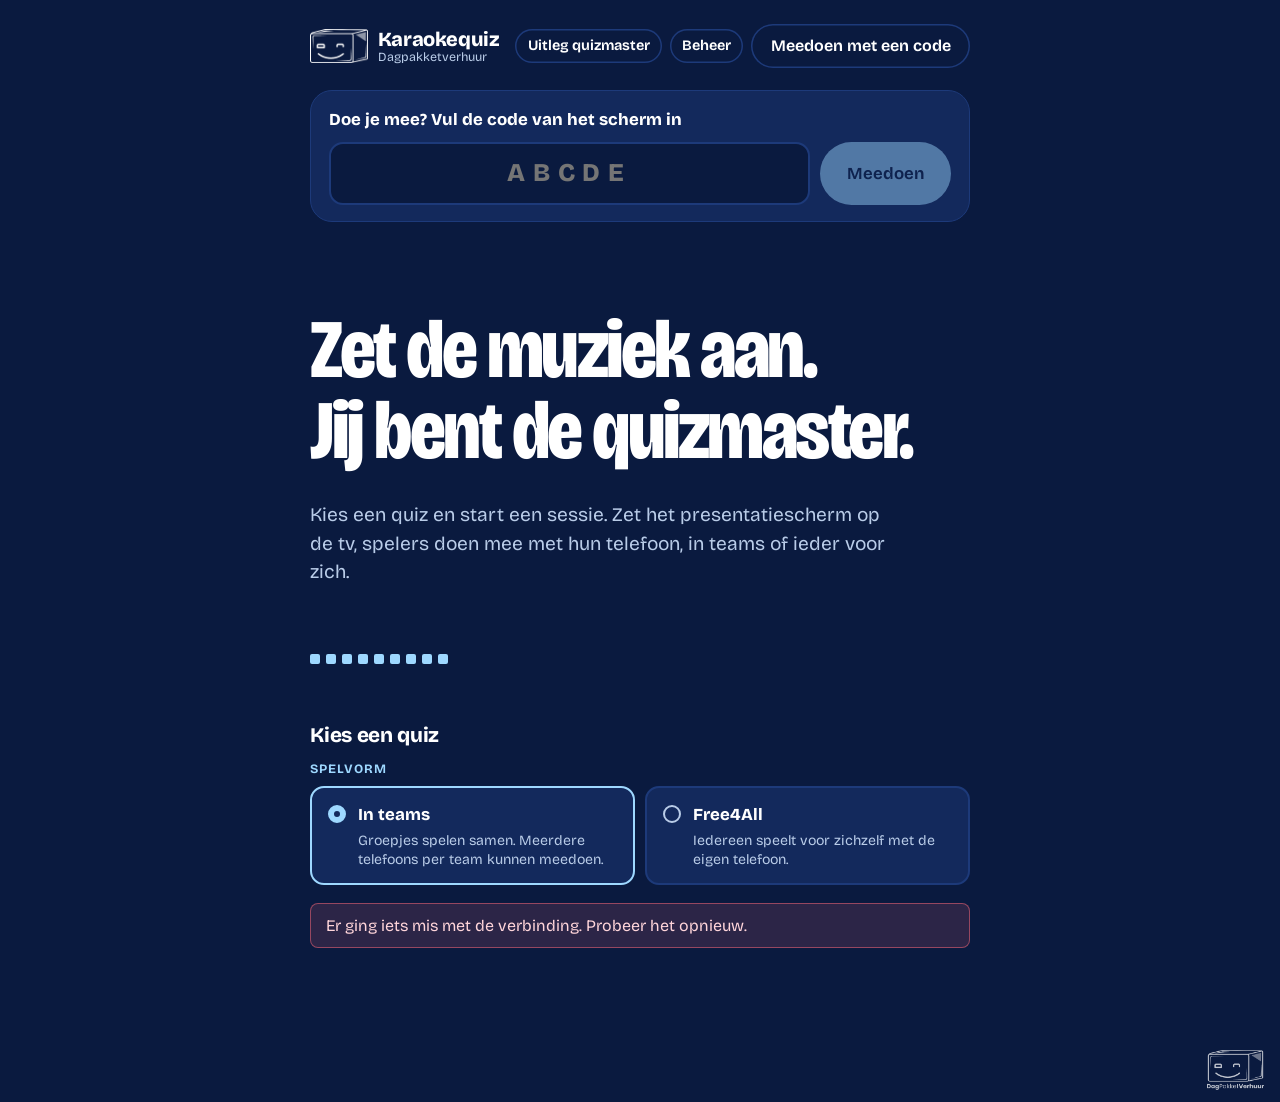
==== commit 7c7b3a98: "Rename index (32).html to index.html" ====
--- a/index.html
+++ b/index.html
@@ -8,8 +8,8 @@
     <link rel="icon" href="data:image/svg+xml,<svg xmlns='http://www.w3.org/2000/svg' viewBox='0 0 100 100'><text y='.9em' font-size='90'>🎤</text></svg>" />
     <link rel="preconnect" href="https://fonts.googleapis.com" />
     <link rel="preconnect" href="https://fonts.gstatic.com" crossorigin />
-    <link href="https://fonts.googleapis.com/css2?family=Bricolage+Grotesque:opsz,wdth,wght@12..96,75..100,400..800&display=swap" rel="stylesheet" />
-    <script type="module" crossorigin>function qm(e,t){for(var n=0;n<t.length;n++){const r=t[n];if(typeof r!="string"&&!Array.isArray(r)){for(const s in r)if(s!=="default"&&!(s in e)){const i=Object.getOwnPropertyDescriptor(r,s);i&&Object.defineProperty(e,s,i.get?i:{enumerable:!0,get:()=>r[s]})}}}return Object.freeze(Object.defineProperty(e,Symbol.toStringTag,{value:"Module"}))}(function(){const t=document.createElement("link").relList;if(t&&t.supports&&t.supports("modulepreload"))return;for(const s of document.querySelectorAll('link[rel="modulepreload"]'))r(s);new MutationObserver(s=>{for(const i of s)if(i.type==="childList")for(const o of i.addedNodes)o.tagName==="LINK"&&o.rel==="modulepreload"&&r(o)}).observe(document,{childList:!0,subtree:!0});function n(s){const i={};return s.integrity&&(i.integrity=s.integrity),s.referrerPolicy&&(i.referrerPolicy=s.referrerPolicy),s.crossOrigin==="use-credentials"?i.credentials="include":s.crossOrigin==="anonymous"?i.credentials="omit":i.credentials="same-origin",i}function r(s){if(s.ep)return;s.ep=!0;const i=n(s);fetch(s.href,i)}})();function $m(e){return e&&e.__esModule&&Object.prototype.hasOwnProperty.call(e,"default")?e.default:e}var bh={exports:{}},xo={},kh={exports:{}},H={};/**
+    <link href="https://fonts.googleapis.com/css2?family=Bricolage+Grotesque:opsz,wdth,wght@12..96,75..100,400..800&family=Monoton&display=swap" rel="stylesheet" />
+    <script type="module" crossorigin>function Zm(e,t){for(var n=0;n<t.length;n++){const r=t[n];if(typeof r!="string"&&!Array.isArray(r)){for(const s in r)if(s!=="default"&&!(s in e)){const i=Object.getOwnPropertyDescriptor(r,s);i&&Object.defineProperty(e,s,i.get?i:{enumerable:!0,get:()=>r[s]})}}}return Object.freeze(Object.defineProperty(e,Symbol.toStringTag,{value:"Module"}))}(function(){const t=document.createElement("link").relList;if(t&&t.supports&&t.supports("modulepreload"))return;for(const s of document.querySelectorAll('link[rel="modulepreload"]'))r(s);new MutationObserver(s=>{for(const i of s)if(i.type==="childList")for(const o of i.addedNodes)o.tagName==="LINK"&&o.rel==="modulepreload"&&r(o)}).observe(document,{childList:!0,subtree:!0});function n(s){const i={};return s.integrity&&(i.integrity=s.integrity),s.referrerPolicy&&(i.referrerPolicy=s.referrerPolicy),s.crossOrigin==="use-credentials"?i.credentials="include":s.crossOrigin==="anonymous"?i.credentials="omit":i.credentials="same-origin",i}function r(s){if(s.ep)return;s.ep=!0;const i=n(s);fetch(s.href,i)}})();function eg(e){return e&&e.__esModule&&Object.prototype.hasOwnProperty.call(e,"default")?e.default:e}var Th={exports:{}},To={},Nh={exports:{}},H={};/**
  * @license React
  * react.production.min.js
  *
@@ -17,7 +17,7 @@
  *
  * This source code is licensed under the MIT license found in the
  * LICENSE file in the root directory of this source tree.
- */var Fs=Symbol.for("react.element"),Wm=Symbol.for("react.portal"),Gm=Symbol.for("react.fragment"),Km=Symbol.for("react.strict_mode"),Jm=Symbol.for("react.profiler"),Ym=Symbol.for("react.provider"),Qm=Symbol.for("react.context"),Xm=Symbol.for("react.forward_ref"),Zm=Symbol.for("react.suspense"),eg=Symbol.for("react.memo"),tg=Symbol.for("react.lazy"),oc=Symbol.iterator;function ng(e){return e===null||typeof e!="object"?null:(e=oc&&e[oc]||e["@@iterator"],typeof e=="function"?e:null)}var Sh={isMounted:function(){return!1},enqueueForceUpdate:function(){},enqueueReplaceState:function(){},enqueueSetState:function(){}},Eh=Object.assign,xh={};function Nr(e,t,n){this.props=e,this.context=t,this.refs=xh,this.updater=n||Sh}Nr.prototype.isReactComponent={};Nr.prototype.setState=function(e,t){if(typeof e!="object"&&typeof e!="function"&&e!=null)throw Error("setState(...): takes an object of state variables to update or a function which returns an object of state variables.");this.updater.enqueueSetState(this,e,t,"setState")};Nr.prototype.forceUpdate=function(e){this.updater.enqueueForceUpdate(this,e,"forceUpdate")};function Ch(){}Ch.prototype=Nr.prototype;function Ql(e,t,n){this.props=e,this.context=t,this.refs=xh,this.updater=n||Sh}var Xl=Ql.prototype=new Ch;Xl.constructor=Ql;Eh(Xl,Nr.prototype);Xl.isPureReactComponent=!0;var ac=Array.isArray,jh=Object.prototype.hasOwnProperty,Zl={current:null},Ah={key:!0,ref:!0,__self:!0,__source:!0};function Th(e,t,n){var r,s={},i=null,o=null;if(t!=null)for(r in t.ref!==void 0&&(o=t.ref),t.key!==void 0&&(i=""+t.key),t)jh.call(t,r)&&!Ah.hasOwnProperty(r)&&(s[r]=t[r]);var a=arguments.length-2;if(a===1)s.children=n;else if(1<a){for(var l=Array(a),u=0;u<a;u++)l[u]=arguments[u+2];s.children=l}if(e&&e.defaultProps)for(r in a=e.defaultProps,a)s[r]===void 0&&(s[r]=a[r]);return{$$typeof:Fs,type:e,key:i,ref:o,props:s,_owner:Zl.current}}function rg(e,t){return{$$typeof:Fs,type:e.type,key:t,ref:e.ref,props:e.props,_owner:e._owner}}function eu(e){return typeof e=="object"&&e!==null&&e.$$typeof===Fs}function sg(e){var t={"=":"=0",":":"=2"};return"$"+e.replace(/[=:]/g,function(n){return t[n]})}var lc=/\/+/g;function Yo(e,t){return typeof e=="object"&&e!==null&&e.key!=null?sg(""+e.key):t.toString(36)}function ji(e,t,n,r,s){var i=typeof e;(i==="undefined"||i==="boolean")&&(e=null);var o=!1;if(e===null)o=!0;else switch(i){case"string":case"number":o=!0;break;case"object":switch(e.$$typeof){case Fs:case Wm:o=!0}}if(o)return o=e,s=s(o),e=r===""?"."+Yo(o,0):r,ac(s)?(n="",e!=null&&(n=e.replace(lc,"$&/")+"/"),ji(s,t,n,"",function(u){return u})):s!=null&&(eu(s)&&(s=rg(s,n+(!s.key||o&&o.key===s.key?"":(""+s.key).replace(lc,"$&/")+"/")+e)),t.push(s)),1;if(o=0,r=r===""?".":r+":",ac(e))for(var a=0;a<e.length;a++){i=e[a];var l=r+Yo(i,a);o+=ji(i,t,n,l,s)}else if(l=ng(e),typeof l=="function")for(e=l.call(e),a=0;!(i=e.next()).done;)i=i.value,l=r+Yo(i,a++),o+=ji(i,t,n,l,s);else if(i==="object")throw t=String(e),Error("Objects are not valid as a React child (found: "+(t==="[object Object]"?"object with keys {"+Object.keys(e).join(", ")+"}":t)+"). If you meant to render a collection of children, use an array instead.");return o}function Qs(e,t,n){if(e==null)return e;var r=[],s=0;return ji(e,r,"","",function(i){return t.call(n,i,s++)}),r}function ig(e){if(e._status===-1){var t=e._result;t=t(),t.then(function(n){(e._status===0||e._status===-1)&&(e._status=1,e._result=n)},function(n){(e._status===0||e._status===-1)&&(e._status=2,e._result=n)}),e._status===-1&&(e._status=0,e._result=t)}if(e._status===1)return e._result.default;throw e._result}var Ae={current:null},Ai={transition:null},og={ReactCurrentDispatcher:Ae,ReactCurrentBatchConfig:Ai,ReactCurrentOwner:Zl};function Nh(){throw Error("act(...) is not supported in production builds of React.")}H.Children={map:Qs,forEach:function(e,t,n){Qs(e,function(){t.apply(this,arguments)},n)},count:function(e){var t=0;return Qs(e,function(){t++}),t},toArray:function(e){return Qs(e,function(t){return t})||[]},only:function(e){if(!eu(e))throw Error("React.Children.only expected to receive a single React element child.");return e}};H.Component=Nr;H.Fragment=Gm;H.Profiler=Jm;H.PureComponent=Ql;H.StrictMode=Km;H.Suspense=Zm;H.__SECRET_INTERNALS_DO_NOT_USE_OR_YOU_WILL_BE_FIRED=og;H.act=Nh;H.cloneElement=function(e,t,n){if(e==null)throw Error("React.cloneElement(...): The argument must be a React element, but you passed "+e+".");var r=Eh({},e.props),s=e.key,i=e.ref,o=e._owner;if(t!=null){if(t.ref!==void 0&&(i=t.ref,o=Zl.current),t.key!==void 0&&(s=""+t.key),e.type&&e.type.defaultProps)var a=e.type.defaultProps;for(l in t)jh.call(t,l)&&!Ah.hasOwnProperty(l)&&(r[l]=t[l]===void 0&&a!==void 0?a[l]:t[l])}var l=arguments.length-2;if(l===1)r.children=n;else if(1<l){a=Array(l);for(var u=0;u<l;u++)a[u]=arguments[u+2];r.children=a}return{$$typeof:Fs,type:e.type,key:s,ref:i,props:r,_owner:o}};H.createContext=function(e){return e={$$typeof:Qm,_currentValue:e,_currentValue2:e,_threadCount:0,Provider:null,Consumer:null,_defaultValue:null,_globalName:null},e.Provider={$$typeof:Ym,_context:e},e.Consumer=e};H.createElement=Th;H.createFactory=function(e){var t=Th.bind(null,e);return t.type=e,t};H.createRef=function(){return{current:null}};H.forwardRef=function(e){return{$$typeof:Xm,render:e}};H.isValidElement=eu;H.lazy=function(e){return{$$typeof:tg,_payload:{_status:-1,_result:e},_init:ig}};H.memo=function(e,t){return{$$typeof:eg,type:e,compare:t===void 0?null:t}};H.startTransition=function(e){var t=Ai.transition;Ai.transition={};try{e()}finally{Ai.transition=t}};H.unstable_act=Nh;H.useCallback=function(e,t){return Ae.current.useCallback(e,t)};H.useContext=function(e){return Ae.current.useContext(e)};H.useDebugValue=function(){};H.useDeferredValue=function(e){return Ae.current.useDeferredValue(e)};H.useEffect=function(e,t){return Ae.current.useEffect(e,t)};H.useId=function(){return Ae.current.useId()};H.useImperativeHandle=function(e,t,n){return Ae.current.useImperativeHandle(e,t,n)};H.useInsertionEffect=function(e,t){return Ae.current.useInsertionEffect(e,t)};H.useLayoutEffect=function(e,t){return Ae.current.useLayoutEffect(e,t)};H.useMemo=function(e,t){return Ae.current.useMemo(e,t)};H.useReducer=function(e,t,n){return Ae.current.useReducer(e,t,n)};H.useRef=function(e){return Ae.current.useRef(e)};H.useState=function(e){return Ae.current.useState(e)};H.useSyncExternalStore=function(e,t,n){return Ae.current.useSyncExternalStore(e,t,n)};H.useTransition=function(){return Ae.current.useTransition()};H.version="18.3.1";kh.exports=H;var k=kh.exports;const Rh=$m(k),ag=qm({__proto__:null,default:Rh},[k]);/**
+ */var $s=Symbol.for("react.element"),tg=Symbol.for("react.portal"),ng=Symbol.for("react.fragment"),rg=Symbol.for("react.strict_mode"),sg=Symbol.for("react.profiler"),ig=Symbol.for("react.provider"),og=Symbol.for("react.context"),ag=Symbol.for("react.forward_ref"),lg=Symbol.for("react.suspense"),ug=Symbol.for("react.memo"),cg=Symbol.for("react.lazy"),fc=Symbol.iterator;function dg(e){return e===null||typeof e!="object"?null:(e=fc&&e[fc]||e["@@iterator"],typeof e=="function"?e:null)}var Rh={isMounted:function(){return!1},enqueueForceUpdate:function(){},enqueueReplaceState:function(){},enqueueSetState:function(){}},Ph=Object.assign,Oh={};function Lr(e,t,n){this.props=e,this.context=t,this.refs=Oh,this.updater=n||Rh}Lr.prototype.isReactComponent={};Lr.prototype.setState=function(e,t){if(typeof e!="object"&&typeof e!="function"&&e!=null)throw Error("setState(...): takes an object of state variables to update or a function which returns an object of state variables.");this.updater.enqueueSetState(this,e,t,"setState")};Lr.prototype.forceUpdate=function(e){this.updater.enqueueForceUpdate(this,e,"forceUpdate")};function Ih(){}Ih.prototype=Lr.prototype;function ru(e,t,n){this.props=e,this.context=t,this.refs=Oh,this.updater=n||Rh}var su=ru.prototype=new Ih;su.constructor=ru;Ph(su,Lr.prototype);su.isPureReactComponent=!0;var pc=Array.isArray,Lh=Object.prototype.hasOwnProperty,iu={current:null},Dh={key:!0,ref:!0,__self:!0,__source:!0};function Uh(e,t,n){var r,s={},i=null,o=null;if(t!=null)for(r in t.ref!==void 0&&(o=t.ref),t.key!==void 0&&(i=""+t.key),t)Lh.call(t,r)&&!Dh.hasOwnProperty(r)&&(s[r]=t[r]);var a=arguments.length-2;if(a===1)s.children=n;else if(1<a){for(var l=Array(a),c=0;c<a;c++)l[c]=arguments[c+2];s.children=l}if(e&&e.defaultProps)for(r in a=e.defaultProps,a)s[r]===void 0&&(s[r]=a[r]);return{$$typeof:$s,type:e,key:i,ref:o,props:s,_owner:iu.current}}function hg(e,t){return{$$typeof:$s,type:e.type,key:t,ref:e.ref,props:e.props,_owner:e._owner}}function ou(e){return typeof e=="object"&&e!==null&&e.$$typeof===$s}function fg(e){var t={"=":"=0",":":"=2"};return"$"+e.replace(/[=:]/g,function(n){return t[n]})}var mc=/\/+/g;function ea(e,t){return typeof e=="object"&&e!==null&&e.key!=null?fg(""+e.key):t.toString(36)}function Ri(e,t,n,r,s){var i=typeof e;(i==="undefined"||i==="boolean")&&(e=null);var o=!1;if(e===null)o=!0;else switch(i){case"string":case"number":o=!0;break;case"object":switch(e.$$typeof){case $s:case tg:o=!0}}if(o)return o=e,s=s(o),e=r===""?"."+ea(o,0):r,pc(s)?(n="",e!=null&&(n=e.replace(mc,"$&/")+"/"),Ri(s,t,n,"",function(c){return c})):s!=null&&(ou(s)&&(s=hg(s,n+(!s.key||o&&o.key===s.key?"":(""+s.key).replace(mc,"$&/")+"/")+e)),t.push(s)),1;if(o=0,r=r===""?".":r+":",pc(e))for(var a=0;a<e.length;a++){i=e[a];var l=r+ea(i,a);o+=Ri(i,t,n,l,s)}else if(l=dg(e),typeof l=="function")for(e=l.call(e),a=0;!(i=e.next()).done;)i=i.value,l=r+ea(i,a++),o+=Ri(i,t,n,l,s);else if(i==="object")throw t=String(e),Error("Objects are not valid as a React child (found: "+(t==="[object Object]"?"object with keys {"+Object.keys(e).join(", ")+"}":t)+"). If you meant to render a collection of children, use an array instead.");return o}function ti(e,t,n){if(e==null)return e;var r=[],s=0;return Ri(e,r,"","",function(i){return t.call(n,i,s++)}),r}function pg(e){if(e._status===-1){var t=e._result;t=t(),t.then(function(n){(e._status===0||e._status===-1)&&(e._status=1,e._result=n)},function(n){(e._status===0||e._status===-1)&&(e._status=2,e._result=n)}),e._status===-1&&(e._status=0,e._result=t)}if(e._status===1)return e._result.default;throw e._result}var Ne={current:null},Pi={transition:null},mg={ReactCurrentDispatcher:Ne,ReactCurrentBatchConfig:Pi,ReactCurrentOwner:iu};function Bh(){throw Error("act(...) is not supported in production builds of React.")}H.Children={map:ti,forEach:function(e,t,n){ti(e,function(){t.apply(this,arguments)},n)},count:function(e){var t=0;return ti(e,function(){t++}),t},toArray:function(e){return ti(e,function(t){return t})||[]},only:function(e){if(!ou(e))throw Error("React.Children.only expected to receive a single React element child.");return e}};H.Component=Lr;H.Fragment=ng;H.Profiler=sg;H.PureComponent=ru;H.StrictMode=rg;H.Suspense=lg;H.__SECRET_INTERNALS_DO_NOT_USE_OR_YOU_WILL_BE_FIRED=mg;H.act=Bh;H.cloneElement=function(e,t,n){if(e==null)throw Error("React.cloneElement(...): The argument must be a React element, but you passed "+e+".");var r=Ph({},e.props),s=e.key,i=e.ref,o=e._owner;if(t!=null){if(t.ref!==void 0&&(i=t.ref,o=iu.current),t.key!==void 0&&(s=""+t.key),e.type&&e.type.defaultProps)var a=e.type.defaultProps;for(l in t)Lh.call(t,l)&&!Dh.hasOwnProperty(l)&&(r[l]=t[l]===void 0&&a!==void 0?a[l]:t[l])}var l=arguments.length-2;if(l===1)r.children=n;else if(1<l){a=Array(l);for(var c=0;c<l;c++)a[c]=arguments[c+2];r.children=a}return{$$typeof:$s,type:e.type,key:s,ref:i,props:r,_owner:o}};H.createContext=function(e){return e={$$typeof:og,_currentValue:e,_currentValue2:e,_threadCount:0,Provider:null,Consumer:null,_defaultValue:null,_globalName:null},e.Provider={$$typeof:ig,_context:e},e.Consumer=e};H.createElement=Uh;H.createFactory=function(e){var t=Uh.bind(null,e);return t.type=e,t};H.createRef=function(){return{current:null}};H.forwardRef=function(e){return{$$typeof:ag,render:e}};H.isValidElement=ou;H.lazy=function(e){return{$$typeof:cg,_payload:{_status:-1,_result:e},_init:pg}};H.memo=function(e,t){return{$$typeof:ug,type:e,compare:t===void 0?null:t}};H.startTransition=function(e){var t=Pi.transition;Pi.transition={};try{e()}finally{Pi.transition=t}};H.unstable_act=Bh;H.useCallback=function(e,t){return Ne.current.useCallback(e,t)};H.useContext=function(e){return Ne.current.useContext(e)};H.useDebugValue=function(){};H.useDeferredValue=function(e){return Ne.current.useDeferredValue(e)};H.useEffect=function(e,t){return Ne.current.useEffect(e,t)};H.useId=function(){return Ne.current.useId()};H.useImperativeHandle=function(e,t,n){return Ne.current.useImperativeHandle(e,t,n)};H.useInsertionEffect=function(e,t){return Ne.current.useInsertionEffect(e,t)};H.useLayoutEffect=function(e,t){return Ne.current.useLayoutEffect(e,t)};H.useMemo=function(e,t){return Ne.current.useMemo(e,t)};H.useReducer=function(e,t,n){return Ne.current.useReducer(e,t,n)};H.useRef=function(e){return Ne.current.useRef(e)};H.useState=function(e){return Ne.current.useState(e)};H.useSyncExternalStore=function(e,t,n){return Ne.current.useSyncExternalStore(e,t,n)};H.useTransition=function(){return Ne.current.useTransition()};H.version="18.3.1";Nh.exports=H;var k=Nh.exports;const zh=eg(k),gg=Zm({__proto__:null,default:zh},[k]);/**
  * @license React
  * react-jsx-runtime.production.min.js
  *
@@ -25,7 +25,7 @@
  *
  * This source code is licensed under the MIT license found in the
  * LICENSE file in the root directory of this source tree.
- */var lg=k,ug=Symbol.for("react.element"),cg=Symbol.for("react.fragment"),dg=Object.prototype.hasOwnProperty,hg=lg.__SECRET_INTERNALS_DO_NOT_USE_OR_YOU_WILL_BE_FIRED.ReactCurrentOwner,fg={key:!0,ref:!0,__self:!0,__source:!0};function Ph(e,t,n){var r,s={},i=null,o=null;n!==void 0&&(i=""+n),t.key!==void 0&&(i=""+t.key),t.ref!==void 0&&(o=t.ref);for(r in t)dg.call(t,r)&&!fg.hasOwnProperty(r)&&(s[r]=t[r]);if(e&&e.defaultProps)for(r in t=e.defaultProps,t)s[r]===void 0&&(s[r]=t[r]);return{$$typeof:ug,type:e,key:i,ref:o,props:s,_owner:hg.current}}xo.Fragment=cg;xo.jsx=Ph;xo.jsxs=Ph;bh.exports=xo;var c=bh.exports,Ma={},Oh={exports:{}},$e={},Ih={exports:{}},Lh={};/**
+ */var vg=k,yg=Symbol.for("react.element"),wg=Symbol.for("react.fragment"),_g=Object.prototype.hasOwnProperty,bg=vg.__SECRET_INTERNALS_DO_NOT_USE_OR_YOU_WILL_BE_FIRED.ReactCurrentOwner,kg={key:!0,ref:!0,__self:!0,__source:!0};function Mh(e,t,n){var r,s={},i=null,o=null;n!==void 0&&(i=""+n),t.key!==void 0&&(i=""+t.key),t.ref!==void 0&&(o=t.ref);for(r in t)_g.call(t,r)&&!kg.hasOwnProperty(r)&&(s[r]=t[r]);if(e&&e.defaultProps)for(r in t=e.defaultProps,t)s[r]===void 0&&(s[r]=t[r]);return{$$typeof:yg,type:e,key:i,ref:o,props:s,_owner:bg.current}}To.Fragment=wg;To.jsx=Mh;To.jsxs=Mh;Th.exports=To;var u=Th.exports,qa={},Fh={exports:{}},Ge={},Hh={exports:{}},Vh={};/**
  * @license React
  * scheduler.production.min.js
  *
@@ -33,7 +33,7 @@
  *
  * This source code is licensed under the MIT license found in the
  * LICENSE file in the root directory of this source tree.
- */(function(e){function t(R,M){var z=R.length;R.push(M);e:for(;0<z;){var X=z-1>>>1,oe=R[X];if(0<s(oe,M))R[X]=M,R[z]=oe,z=X;else break e}}function n(R){return R.length===0?null:R[0]}function r(R){if(R.length===0)return null;var M=R[0],z=R.pop();if(z!==M){R[0]=z;e:for(var X=0,oe=R.length,L=oe>>>1;X<L;){var V=2*(X+1)-1,Ne=R[V],Re=V+1,Ys=R[Re];if(0>s(Ne,z))Re<oe&&0>s(Ys,Ne)?(R[X]=Ys,R[Re]=z,X=Re):(R[X]=Ne,R[V]=z,X=V);else if(Re<oe&&0>s(Ys,z))R[X]=Ys,R[Re]=z,X=Re;else break e}}return M}function s(R,M){var z=R.sortIndex-M.sortIndex;return z!==0?z:R.id-M.id}if(typeof performance=="object"&&typeof performance.now=="function"){var i=performance;e.unstable_now=function(){return i.now()}}else{var o=Date,a=o.now();e.unstable_now=function(){return o.now()-a}}var l=[],u=[],d=1,h=null,f=3,m=!1,g=!1,w=!1,b=typeof setTimeout=="function"?setTimeout:null,p=typeof clearTimeout=="function"?clearTimeout:null,v=typeof setImmediate<"u"?setImmediate:null;typeof navigator<"u"&&navigator.scheduling!==void 0&&navigator.scheduling.isInputPending!==void 0&&navigator.scheduling.isInputPending.bind(navigator.scheduling);function y(R){for(var M=n(u);M!==null;){if(M.callback===null)r(u);else if(M.startTime<=R)r(u),M.sortIndex=M.expirationTime,t(l,M);else break;M=n(u)}}function _(R){if(w=!1,y(R),!g)if(n(l)!==null)g=!0,U(S);else{var M=n(u);M!==null&&kt(_,M.startTime-R)}}function S(R,M){g=!1,w&&(w=!1,p(j),j=-1),m=!0;var z=f;try{for(y(M),h=n(l);h!==null&&(!(h.expirationTime>M)||R&&!ee());){var X=h.callback;if(typeof X=="function"){h.callback=null,f=h.priorityLevel;var oe=X(h.expirationTime<=M);M=e.unstable_now(),typeof oe=="function"?h.callback=oe:h===n(l)&&r(l),y(M)}else r(l);h=n(l)}if(h!==null)var L=!0;else{var V=n(u);V!==null&&kt(_,V.startTime-M),L=!1}return L}finally{h=null,f=z,m=!1}}var E=!1,x=null,j=-1,B=5,O=-1;function ee(){return!(e.unstable_now()-O<B)}function _e(){if(x!==null){var R=e.unstable_now();O=R;var M=!0;try{M=x(!0,R)}finally{M?A():(E=!1,x=null)}}else E=!1}var A;if(typeof v=="function")A=function(){v(_e)};else if(typeof MessageChannel<"u"){var F=new MessageChannel,I=F.port2;F.port1.onmessage=_e,A=function(){I.postMessage(null)}}else A=function(){b(_e,0)};function U(R){x=R,E||(E=!0,A())}function kt(R,M){j=b(function(){R(e.unstable_now())},M)}e.unstable_IdlePriority=5,e.unstable_ImmediatePriority=1,e.unstable_LowPriority=4,e.unstable_NormalPriority=3,e.unstable_Profiling=null,e.unstable_UserBlockingPriority=2,e.unstable_cancelCallback=function(R){R.callback=null},e.unstable_continueExecution=function(){g||m||(g=!0,U(S))},e.unstable_forceFrameRate=function(R){0>R||125<R?console.error("forceFrameRate takes a positive int between 0 and 125, forcing frame rates higher than 125 fps is not supported"):B=0<R?Math.floor(1e3/R):5},e.unstable_getCurrentPriorityLevel=function(){return f},e.unstable_getFirstCallbackNode=function(){return n(l)},e.unstable_next=function(R){switch(f){case 1:case 2:case 3:var M=3;break;default:M=f}var z=f;f=M;try{return R()}finally{f=z}},e.unstable_pauseExecution=function(){},e.unstable_requestPaint=function(){},e.unstable_runWithPriority=function(R,M){switch(R){case 1:case 2:case 3:case 4:case 5:break;default:R=3}var z=f;f=R;try{return M()}finally{f=z}},e.unstable_scheduleCallback=function(R,M,z){var X=e.unstable_now();switch(typeof z=="object"&&z!==null?(z=z.delay,z=typeof z=="number"&&0<z?X+z:X):z=X,R){case 1:var oe=-1;break;case 2:oe=250;break;case 5:oe=1073741823;break;case 4:oe=1e4;break;default:oe=5e3}return oe=z+oe,R={id:d++,callback:M,priorityLevel:R,startTime:z,expirationTime:oe,sortIndex:-1},z>X?(R.sortIndex=z,t(u,R),n(l)===null&&R===n(u)&&(w?(p(j),j=-1):w=!0,kt(_,z-X))):(R.sortIndex=oe,t(l,R),g||m||(g=!0,U(S))),R},e.unstable_shouldYield=ee,e.unstable_wrapCallback=function(R){var M=f;return function(){var z=f;f=M;try{return R.apply(this,arguments)}finally{f=z}}}})(Lh);Ih.exports=Lh;var pg=Ih.exports;/**
+ */(function(e){function t(R,z){var M=R.length;R.push(z);e:for(;0<M;){var X=M-1>>>1,oe=R[X];if(0<s(oe,z))R[X]=z,R[M]=oe,M=X;else break e}}function n(R){return R.length===0?null:R[0]}function r(R){if(R.length===0)return null;var z=R[0],M=R.pop();if(M!==z){R[0]=M;e:for(var X=0,oe=R.length,L=oe>>>1;X<L;){var V=2*(X+1)-1,Pe=R[V],Oe=V+1,ei=R[Oe];if(0>s(Pe,M))Oe<oe&&0>s(ei,Pe)?(R[X]=ei,R[Oe]=M,X=Oe):(R[X]=Pe,R[V]=M,X=V);else if(Oe<oe&&0>s(ei,M))R[X]=ei,R[Oe]=M,X=Oe;else break e}}return z}function s(R,z){var M=R.sortIndex-z.sortIndex;return M!==0?M:R.id-z.id}if(typeof performance=="object"&&typeof performance.now=="function"){var i=performance;e.unstable_now=function(){return i.now()}}else{var o=Date,a=o.now();e.unstable_now=function(){return o.now()-a}}var l=[],c=[],d=1,h=null,f=3,p=!1,g=!1,w=!1,b=typeof setTimeout=="function"?setTimeout:null,m=typeof clearTimeout=="function"?clearTimeout:null,v=typeof setImmediate<"u"?setImmediate:null;typeof navigator<"u"&&navigator.scheduling!==void 0&&navigator.scheduling.isInputPending!==void 0&&navigator.scheduling.isInputPending.bind(navigator.scheduling);function y(R){for(var z=n(c);z!==null;){if(z.callback===null)r(c);else if(z.startTime<=R)r(c),z.sortIndex=z.expirationTime,t(l,z);else break;z=n(c)}}function _(R){if(w=!1,y(R),!g)if(n(l)!==null)g=!0,U(x);else{var z=n(c);z!==null&&Et(_,z.startTime-R)}}function x(R,z){g=!1,w&&(w=!1,m(C),C=-1),p=!0;var M=f;try{for(y(z),h=n(l);h!==null&&(!(h.expirationTime>z)||R&&!ee());){var X=h.callback;if(typeof X=="function"){h.callback=null,f=h.priorityLevel;var oe=X(h.expirationTime<=z);z=e.unstable_now(),typeof oe=="function"?h.callback=oe:h===n(l)&&r(l),y(z)}else r(l);h=n(l)}if(h!==null)var L=!0;else{var V=n(c);V!==null&&Et(_,V.startTime-z),L=!1}return L}finally{h=null,f=M,p=!1}}var S=!1,E=null,C=-1,B=5,O=-1;function ee(){return!(e.unstable_now()-O<B)}function ke(){if(E!==null){var R=e.unstable_now();O=R;var z=!0;try{z=E(!0,R)}finally{z?A():(S=!1,E=null)}}else S=!1}var A;if(typeof v=="function")A=function(){v(ke)};else if(typeof MessageChannel<"u"){var F=new MessageChannel,I=F.port2;F.port1.onmessage=ke,A=function(){I.postMessage(null)}}else A=function(){b(ke,0)};function U(R){E=R,S||(S=!0,A())}function Et(R,z){C=b(function(){R(e.unstable_now())},z)}e.unstable_IdlePriority=5,e.unstable_ImmediatePriority=1,e.unstable_LowPriority=4,e.unstable_NormalPriority=3,e.unstable_Profiling=null,e.unstable_UserBlockingPriority=2,e.unstable_cancelCallback=function(R){R.callback=null},e.unstable_continueExecution=function(){g||p||(g=!0,U(x))},e.unstable_forceFrameRate=function(R){0>R||125<R?console.error("forceFrameRate takes a positive int between 0 and 125, forcing frame rates higher than 125 fps is not supported"):B=0<R?Math.floor(1e3/R):5},e.unstable_getCurrentPriorityLevel=function(){return f},e.unstable_getFirstCallbackNode=function(){return n(l)},e.unstable_next=function(R){switch(f){case 1:case 2:case 3:var z=3;break;default:z=f}var M=f;f=z;try{return R()}finally{f=M}},e.unstable_pauseExecution=function(){},e.unstable_requestPaint=function(){},e.unstable_runWithPriority=function(R,z){switch(R){case 1:case 2:case 3:case 4:case 5:break;default:R=3}var M=f;f=R;try{return z()}finally{f=M}},e.unstable_scheduleCallback=function(R,z,M){var X=e.unstable_now();switch(typeof M=="object"&&M!==null?(M=M.delay,M=typeof M=="number"&&0<M?X+M:X):M=X,R){case 1:var oe=-1;break;case 2:oe=250;break;case 5:oe=1073741823;break;case 4:oe=1e4;break;default:oe=5e3}return oe=M+oe,R={id:d++,callback:z,priorityLevel:R,startTime:M,expirationTime:oe,sortIndex:-1},M>X?(R.sortIndex=M,t(c,R),n(l)===null&&R===n(c)&&(w?(m(C),C=-1):w=!0,Et(_,M-X))):(R.sortIndex=oe,t(l,R),g||p||(g=!0,U(x))),R},e.unstable_shouldYield=ee,e.unstable_wrapCallback=function(R){var z=f;return function(){var M=f;f=z;try{return R.apply(this,arguments)}finally{f=M}}}})(Vh);Hh.exports=Vh;var xg=Hh.exports;/**
  * @license React
  * react-dom.production.min.js
  *
@@ -41,14 +41,14 @@
  *
  * This source code is licensed under the MIT license found in the
  * LICENSE file in the root directory of this source tree.
- */var mg=k,qe=pg;function C(e){for(var t="https://reactjs.org/docs/error-decoder.html?invariant="+e,n=1;n<arguments.length;n++)t+="&args[]="+encodeURIComponent(arguments[n]);return"Minified React error #"+e+"; visit "+t+" for the full message or use the non-minified dev environment for full errors and additional helpful warnings."}var Dh=new Set,fs={};function Dn(e,t){yr(e,t),yr(e+"Capture",t)}function yr(e,t){for(fs[e]=t,e=0;e<t.length;e++)Dh.add(t[e])}var It=!(typeof window>"u"||typeof window.document>"u"||typeof window.document.createElement>"u"),za=Object.prototype.hasOwnProperty,gg=/^[:A-Z_a-z\u00C0-\u00D6\u00D8-\u00F6\u00F8-\u02FF\u0370-\u037D\u037F-\u1FFF\u200C-\u200D\u2070-\u218F\u2C00-\u2FEF\u3001-\uD7FF\uF900-\uFDCF\uFDF0-\uFFFD][:A-Z_a-z\u00C0-\u00D6\u00D8-\u00F6\u00F8-\u02FF\u0370-\u037D\u037F-\u1FFF\u200C-\u200D\u2070-\u218F\u2C00-\u2FEF\u3001-\uD7FF\uF900-\uFDCF\uFDF0-\uFFFD\-.0-9\u00B7\u0300-\u036F\u203F-\u2040]*$/,uc={},cc={};function vg(e){return za.call(cc,e)?!0:za.call(uc,e)?!1:gg.test(e)?cc[e]=!0:(uc[e]=!0,!1)}function yg(e,t,n,r){if(n!==null&&n.type===0)return!1;switch(typeof t){case"function":case"symbol":return!0;case"boolean":return r?!1:n!==null?!n.acceptsBooleans:(e=e.toLowerCase().slice(0,5),e!=="data-"&&e!=="aria-");default:return!1}}function wg(e,t,n,r){if(t===null||typeof t>"u"||yg(e,t,n,r))return!0;if(r)return!1;if(n!==null)switch(n.type){case 3:return!t;case 4:return t===!1;case 5:return isNaN(t);case 6:return isNaN(t)||1>t}return!1}function Te(e,t,n,r,s,i,o){this.acceptsBooleans=t===2||t===3||t===4,this.attributeName=r,this.attributeNamespace=s,this.mustUseProperty=n,this.propertyName=e,this.type=t,this.sanitizeURL=i,this.removeEmptyString=o}var we={};"children dangerouslySetInnerHTML defaultValue defaultChecked innerHTML suppressContentEditableWarning suppressHydrationWarning style".split(" ").forEach(function(e){we[e]=new Te(e,0,!1,e,null,!1,!1)});[["acceptCharset","accept-charset"],["className","class"],["htmlFor","for"],["httpEquiv","http-equiv"]].forEach(function(e){var t=e[0];we[t]=new Te(t,1,!1,e[1],null,!1,!1)});["contentEditable","draggable","spellCheck","value"].forEach(function(e){we[e]=new Te(e,2,!1,e.toLowerCase(),null,!1,!1)});["autoReverse","externalResourcesRequired","focusable","preserveAlpha"].forEach(function(e){we[e]=new Te(e,2,!1,e,null,!1,!1)});"allowFullScreen async autoFocus autoPlay controls default defer disabled disablePictureInPicture disableRemotePlayback formNoValidate hidden loop noModule noValidate open playsInline readOnly required reversed scoped seamless itemScope".split(" ").forEach(function(e){we[e]=new Te(e,3,!1,e.toLowerCase(),null,!1,!1)});["checked","multiple","muted","selected"].forEach(function(e){we[e]=new Te(e,3,!0,e,null,!1,!1)});["capture","download"].forEach(function(e){we[e]=new Te(e,4,!1,e,null,!1,!1)});["cols","rows","size","span"].forEach(function(e){we[e]=new Te(e,6,!1,e,null,!1,!1)});["rowSpan","start"].forEach(function(e){we[e]=new Te(e,5,!1,e.toLowerCase(),null,!1,!1)});var tu=/[\-:]([a-z])/g;function nu(e){return e[1].toUpperCase()}"accent-height alignment-baseline arabic-form baseline-shift cap-height clip-path clip-rule color-interpolation color-interpolation-filters color-profile color-rendering dominant-baseline enable-background fill-opacity fill-rule flood-color flood-opacity font-family font-size font-size-adjust font-stretch font-style font-variant font-weight glyph-name glyph-orientation-horizontal glyph-orientation-vertical horiz-adv-x horiz-origin-x image-rendering letter-spacing lighting-color marker-end marker-mid marker-start overline-position overline-thickness paint-order panose-1 pointer-events rendering-intent shape-rendering stop-color stop-opacity strikethrough-position strikethrough-thickness stroke-dasharray stroke-dashoffset stroke-linecap stroke-linejoin stroke-miterlimit stroke-opacity stroke-width text-anchor text-decoration text-rendering underline-position underline-thickness unicode-bidi unicode-range units-per-em v-alphabetic v-hanging v-ideographic v-mathematical vector-effect vert-adv-y vert-origin-x vert-origin-y word-spacing writing-mode xmlns:xlink x-height".split(" ").forEach(function(e){var t=e.replace(tu,nu);we[t]=new Te(t,1,!1,e,null,!1,!1)});"xlink:actuate xlink:arcrole xlink:role xlink:show xlink:title xlink:type".split(" ").forEach(function(e){var t=e.replace(tu,nu);we[t]=new Te(t,1,!1,e,"http://www.w3.org/1999/xlink",!1,!1)});["xml:base","xml:lang","xml:space"].forEach(function(e){var t=e.replace(tu,nu);we[t]=new Te(t,1,!1,e,"http://www.w3.org/XML/1998/namespace",!1,!1)});["tabIndex","crossOrigin"].forEach(function(e){we[e]=new Te(e,1,!1,e.toLowerCase(),null,!1,!1)});we.xlinkHref=new Te("xlinkHref",1,!1,"xlink:href","http://www.w3.org/1999/xlink",!0,!1);["src","href","action","formAction"].forEach(function(e){we[e]=new Te(e,1,!1,e.toLowerCase(),null,!0,!0)});function ru(e,t,n,r){var s=we.hasOwnProperty(t)?we[t]:null;(s!==null?s.type!==0:r||!(2<t.length)||t[0]!=="o"&&t[0]!=="O"||t[1]!=="n"&&t[1]!=="N")&&(wg(t,n,s,r)&&(n=null),r||s===null?vg(t)&&(n===null?e.removeAttribute(t):e.setAttribute(t,""+n)):s.mustUseProperty?e[s.propertyName]=n===null?s.type===3?!1:"":n:(t=s.attributeName,r=s.attributeNamespace,n===null?e.removeAttribute(t):(s=s.type,n=s===3||s===4&&n===!0?"":""+n,r?e.setAttributeNS(r,t,n):e.setAttribute(t,n))))}var Bt=mg.__SECRET_INTERNALS_DO_NOT_USE_OR_YOU_WILL_BE_FIRED,Xs=Symbol.for("react.element"),Kn=Symbol.for("react.portal"),Jn=Symbol.for("react.fragment"),su=Symbol.for("react.strict_mode"),Fa=Symbol.for("react.profiler"),Uh=Symbol.for("react.provider"),Bh=Symbol.for("react.context"),iu=Symbol.for("react.forward_ref"),Ha=Symbol.for("react.suspense"),Va=Symbol.for("react.suspense_list"),ou=Symbol.for("react.memo"),Ht=Symbol.for("react.lazy"),Mh=Symbol.for("react.offscreen"),dc=Symbol.iterator;function Dr(e){return e===null||typeof e!="object"?null:(e=dc&&e[dc]||e["@@iterator"],typeof e=="function"?e:null)}var re=Object.assign,Qo;function Kr(e){if(Qo===void 0)try{throw Error()}catch(n){var t=n.stack.trim().match(/\n( *(at )?)/);Qo=t&&t[1]||""}return`
-`+Qo+e}var Xo=!1;function Zo(e,t){if(!e||Xo)return"";Xo=!0;var n=Error.prepareStackTrace;Error.prepareStackTrace=void 0;try{if(t)if(t=function(){throw Error()},Object.defineProperty(t.prototype,"props",{set:function(){throw Error()}}),typeof Reflect=="object"&&Reflect.construct){try{Reflect.construct(t,[])}catch(u){var r=u}Reflect.construct(e,[],t)}else{try{t.call()}catch(u){r=u}e.call(t.prototype)}else{try{throw Error()}catch(u){r=u}e()}}catch(u){if(u&&r&&typeof u.stack=="string"){for(var s=u.stack.split(`
+ */var Sg=k,We=xg;function j(e){for(var t="https://reactjs.org/docs/error-decoder.html?invariant="+e,n=1;n<arguments.length;n++)t+="&args[]="+encodeURIComponent(arguments[n]);return"Minified React error #"+e+"; visit "+t+" for the full message or use the non-minified dev environment for full errors and additional helpful warnings."}var qh=new Set,vs={};function zn(e,t){xr(e,t),xr(e+"Capture",t)}function xr(e,t){for(vs[e]=t,e=0;e<t.length;e++)qh.add(t[e])}var Bt=!(typeof window>"u"||typeof window.document>"u"||typeof window.document.createElement>"u"),$a=Object.prototype.hasOwnProperty,Eg=/^[:A-Z_a-z\u00C0-\u00D6\u00D8-\u00F6\u00F8-\u02FF\u0370-\u037D\u037F-\u1FFF\u200C-\u200D\u2070-\u218F\u2C00-\u2FEF\u3001-\uD7FF\uF900-\uFDCF\uFDF0-\uFFFD][:A-Z_a-z\u00C0-\u00D6\u00D8-\u00F6\u00F8-\u02FF\u0370-\u037D\u037F-\u1FFF\u200C-\u200D\u2070-\u218F\u2C00-\u2FEF\u3001-\uD7FF\uF900-\uFDCF\uFDF0-\uFFFD\-.0-9\u00B7\u0300-\u036F\u203F-\u2040]*$/,gc={},vc={};function jg(e){return $a.call(vc,e)?!0:$a.call(gc,e)?!1:Eg.test(e)?vc[e]=!0:(gc[e]=!0,!1)}function Cg(e,t,n,r){if(n!==null&&n.type===0)return!1;switch(typeof t){case"function":case"symbol":return!0;case"boolean":return r?!1:n!==null?!n.acceptsBooleans:(e=e.toLowerCase().slice(0,5),e!=="data-"&&e!=="aria-");default:return!1}}function Ag(e,t,n,r){if(t===null||typeof t>"u"||Cg(e,t,n,r))return!0;if(r)return!1;if(n!==null)switch(n.type){case 3:return!t;case 4:return t===!1;case 5:return isNaN(t);case 6:return isNaN(t)||1>t}return!1}function Re(e,t,n,r,s,i,o){this.acceptsBooleans=t===2||t===3||t===4,this.attributeName=r,this.attributeNamespace=s,this.mustUseProperty=n,this.propertyName=e,this.type=t,this.sanitizeURL=i,this.removeEmptyString=o}var be={};"children dangerouslySetInnerHTML defaultValue defaultChecked innerHTML suppressContentEditableWarning suppressHydrationWarning style".split(" ").forEach(function(e){be[e]=new Re(e,0,!1,e,null,!1,!1)});[["acceptCharset","accept-charset"],["className","class"],["htmlFor","for"],["httpEquiv","http-equiv"]].forEach(function(e){var t=e[0];be[t]=new Re(t,1,!1,e[1],null,!1,!1)});["contentEditable","draggable","spellCheck","value"].forEach(function(e){be[e]=new Re(e,2,!1,e.toLowerCase(),null,!1,!1)});["autoReverse","externalResourcesRequired","focusable","preserveAlpha"].forEach(function(e){be[e]=new Re(e,2,!1,e,null,!1,!1)});"allowFullScreen async autoFocus autoPlay controls default defer disabled disablePictureInPicture disableRemotePlayback formNoValidate hidden loop noModule noValidate open playsInline readOnly required reversed scoped seamless itemScope".split(" ").forEach(function(e){be[e]=new Re(e,3,!1,e.toLowerCase(),null,!1,!1)});["checked","multiple","muted","selected"].forEach(function(e){be[e]=new Re(e,3,!0,e,null,!1,!1)});["capture","download"].forEach(function(e){be[e]=new Re(e,4,!1,e,null,!1,!1)});["cols","rows","size","span"].forEach(function(e){be[e]=new Re(e,6,!1,e,null,!1,!1)});["rowSpan","start"].forEach(function(e){be[e]=new Re(e,5,!1,e.toLowerCase(),null,!1,!1)});var au=/[\-:]([a-z])/g;function lu(e){return e[1].toUpperCase()}"accent-height alignment-baseline arabic-form baseline-shift cap-height clip-path clip-rule color-interpolation color-interpolation-filters color-profile color-rendering dominant-baseline enable-background fill-opacity fill-rule flood-color flood-opacity font-family font-size font-size-adjust font-stretch font-style font-variant font-weight glyph-name glyph-orientation-horizontal glyph-orientation-vertical horiz-adv-x horiz-origin-x image-rendering letter-spacing lighting-color marker-end marker-mid marker-start overline-position overline-thickness paint-order panose-1 pointer-events rendering-intent shape-rendering stop-color stop-opacity strikethrough-position strikethrough-thickness stroke-dasharray stroke-dashoffset stroke-linecap stroke-linejoin stroke-miterlimit stroke-opacity stroke-width text-anchor text-decoration text-rendering underline-position underline-thickness unicode-bidi unicode-range units-per-em v-alphabetic v-hanging v-ideographic v-mathematical vector-effect vert-adv-y vert-origin-x vert-origin-y word-spacing writing-mode xmlns:xlink x-height".split(" ").forEach(function(e){var t=e.replace(au,lu);be[t]=new Re(t,1,!1,e,null,!1,!1)});"xlink:actuate xlink:arcrole xlink:role xlink:show xlink:title xlink:type".split(" ").forEach(function(e){var t=e.replace(au,lu);be[t]=new Re(t,1,!1,e,"http://www.w3.org/1999/xlink",!1,!1)});["xml:base","xml:lang","xml:space"].forEach(function(e){var t=e.replace(au,lu);be[t]=new Re(t,1,!1,e,"http://www.w3.org/XML/1998/namespace",!1,!1)});["tabIndex","crossOrigin"].forEach(function(e){be[e]=new Re(e,1,!1,e.toLowerCase(),null,!1,!1)});be.xlinkHref=new Re("xlinkHref",1,!1,"xlink:href","http://www.w3.org/1999/xlink",!0,!1);["src","href","action","formAction"].forEach(function(e){be[e]=new Re(e,1,!1,e.toLowerCase(),null,!0,!0)});function uu(e,t,n,r){var s=be.hasOwnProperty(t)?be[t]:null;(s!==null?s.type!==0:r||!(2<t.length)||t[0]!=="o"&&t[0]!=="O"||t[1]!=="n"&&t[1]!=="N")&&(Ag(t,n,s,r)&&(n=null),r||s===null?jg(t)&&(n===null?e.removeAttribute(t):e.setAttribute(t,""+n)):s.mustUseProperty?e[s.propertyName]=n===null?s.type===3?!1:"":n:(t=s.attributeName,r=s.attributeNamespace,n===null?e.removeAttribute(t):(s=s.type,n=s===3||s===4&&n===!0?"":""+n,r?e.setAttributeNS(r,t,n):e.setAttribute(t,n))))}var Ht=Sg.__SECRET_INTERNALS_DO_NOT_USE_OR_YOU_WILL_BE_FIRED,ni=Symbol.for("react.element"),Xn=Symbol.for("react.portal"),Zn=Symbol.for("react.fragment"),cu=Symbol.for("react.strict_mode"),Wa=Symbol.for("react.profiler"),$h=Symbol.for("react.provider"),Wh=Symbol.for("react.context"),du=Symbol.for("react.forward_ref"),Ga=Symbol.for("react.suspense"),Ka=Symbol.for("react.suspense_list"),hu=Symbol.for("react.memo"),$t=Symbol.for("react.lazy"),Gh=Symbol.for("react.offscreen"),yc=Symbol.iterator;function Fr(e){return e===null||typeof e!="object"?null:(e=yc&&e[yc]||e["@@iterator"],typeof e=="function"?e:null)}var re=Object.assign,ta;function Zr(e){if(ta===void 0)try{throw Error()}catch(n){var t=n.stack.trim().match(/\n( *(at )?)/);ta=t&&t[1]||""}return`
+`+ta+e}var na=!1;function ra(e,t){if(!e||na)return"";na=!0;var n=Error.prepareStackTrace;Error.prepareStackTrace=void 0;try{if(t)if(t=function(){throw Error()},Object.defineProperty(t.prototype,"props",{set:function(){throw Error()}}),typeof Reflect=="object"&&Reflect.construct){try{Reflect.construct(t,[])}catch(c){var r=c}Reflect.construct(e,[],t)}else{try{t.call()}catch(c){r=c}e.call(t.prototype)}else{try{throw Error()}catch(c){r=c}e()}}catch(c){if(c&&r&&typeof c.stack=="string"){for(var s=c.stack.split(`
 `),i=r.stack.split(`
 `),o=s.length-1,a=i.length-1;1<=o&&0<=a&&s[o]!==i[a];)a--;for(;1<=o&&0<=a;o--,a--)if(s[o]!==i[a]){if(o!==1||a!==1)do if(o--,a--,0>a||s[o]!==i[a]){var l=`
-`+s[o].replace(" at new "," at ");return e.displayName&&l.includes("<anonymous>")&&(l=l.replace("<anonymous>",e.displayName)),l}while(1<=o&&0<=a);break}}}finally{Xo=!1,Error.prepareStackTrace=n}return(e=e?e.displayName||e.name:"")?Kr(e):""}function _g(e){switch(e.tag){case 5:return Kr(e.type);case 16:return Kr("Lazy");case 13:return Kr("Suspense");case 19:return Kr("SuspenseList");case 0:case 2:case 15:return e=Zo(e.type,!1),e;case 11:return e=Zo(e.type.render,!1),e;case 1:return e=Zo(e.type,!0),e;default:return""}}function qa(e){if(e==null)return null;if(typeof e=="function")return e.displayName||e.name||null;if(typeof e=="string")return e;switch(e){case Jn:return"Fragment";case Kn:return"Portal";case Fa:return"Profiler";case su:return"StrictMode";case Ha:return"Suspense";case Va:return"SuspenseList"}if(typeof e=="object")switch(e.$$typeof){case Bh:return(e.displayName||"Context")+".Consumer";case Uh:return(e._context.displayName||"Context")+".Provider";case iu:var t=e.render;return e=e.displayName,e||(e=t.displayName||t.name||"",e=e!==""?"ForwardRef("+e+")":"ForwardRef"),e;case ou:return t=e.displayName||null,t!==null?t:qa(e.type)||"Memo";case Ht:t=e._payload,e=e._init;try{return qa(e(t))}catch{}}return null}function bg(e){var t=e.type;switch(e.tag){case 24:return"Cache";case 9:return(t.displayName||"Context")+".Consumer";case 10:return(t._context.displayName||"Context")+".Provider";case 18:return"DehydratedFragment";case 11:return e=t.render,e=e.displayName||e.name||"",t.displayName||(e!==""?"ForwardRef("+e+")":"ForwardRef");case 7:return"Fragment";case 5:return t;case 4:return"Portal";case 3:return"Root";case 6:return"Text";case 16:return qa(t);case 8:return t===su?"StrictMode":"Mode";case 22:return"Offscreen";case 12:return"Profiler";case 21:return"Scope";case 13:return"Suspense";case 19:return"SuspenseList";case 25:return"TracingMarker";case 1:case 0:case 17:case 2:case 14:case 15:if(typeof t=="function")return t.displayName||t.name||null;if(typeof t=="string")return t}return null}function un(e){switch(typeof e){case"boolean":case"number":case"string":case"undefined":return e;case"object":return e;default:return""}}function zh(e){var t=e.type;return(e=e.nodeName)&&e.toLowerCase()==="input"&&(t==="checkbox"||t==="radio")}function kg(e){var t=zh(e)?"checked":"value",n=Object.getOwnPropertyDescriptor(e.constructor.prototype,t),r=""+e[t];if(!e.hasOwnProperty(t)&&typeof n<"u"&&typeof n.get=="function"&&typeof n.set=="function"){var s=n.get,i=n.set;return Object.defineProperty(e,t,{configurable:!0,get:function(){return s.call(this)},set:function(o){r=""+o,i.call(this,o)}}),Object.defineProperty(e,t,{enumerable:n.enumerable}),{getValue:function(){return r},setValue:function(o){r=""+o},stopTracking:function(){e._valueTracker=null,delete e[t]}}}}function Zs(e){e._valueTracker||(e._valueTracker=kg(e))}function Fh(e){if(!e)return!1;var t=e._valueTracker;if(!t)return!0;var n=t.getValue(),r="";return e&&(r=zh(e)?e.checked?"true":"false":e.value),e=r,e!==n?(t.setValue(e),!0):!1}function Hi(e){if(e=e||(typeof document<"u"?document:void 0),typeof e>"u")return null;try{return e.activeElement||e.body}catch{return e.body}}function $a(e,t){var n=t.checked;return re({},t,{defaultChecked:void 0,defaultValue:void 0,value:void 0,checked:n??e._wrapperState.initialChecked})}function hc(e,t){var n=t.defaultValue==null?"":t.defaultValue,r=t.checked!=null?t.checked:t.defaultChecked;n=un(t.value!=null?t.value:n),e._wrapperState={initialChecked:r,initialValue:n,controlled:t.type==="checkbox"||t.type==="radio"?t.checked!=null:t.value!=null}}function Hh(e,t){t=t.checked,t!=null&&ru(e,"checked",t,!1)}function Wa(e,t){Hh(e,t);var n=un(t.value),r=t.type;if(n!=null)r==="number"?(n===0&&e.value===""||e.value!=n)&&(e.value=""+n):e.value!==""+n&&(e.value=""+n);else if(r==="submit"||r==="reset"){e.removeAttribute("value");return}t.hasOwnProperty("value")?Ga(e,t.type,n):t.hasOwnProperty("defaultValue")&&Ga(e,t.type,un(t.defaultValue)),t.checked==null&&t.defaultChecked!=null&&(e.defaultChecked=!!t.defaultChecked)}function fc(e,t,n){if(t.hasOwnProperty("value")||t.hasOwnProperty("defaultValue")){var r=t.type;if(!(r!=="submit"&&r!=="reset"||t.value!==void 0&&t.value!==null))return;t=""+e._wrapperState.initialValue,n||t===e.value||(e.value=t),e.defaultValue=t}n=e.name,n!==""&&(e.name=""),e.defaultChecked=!!e._wrapperState.initialChecked,n!==""&&(e.name=n)}function Ga(e,t,n){(t!=="number"||Hi(e.ownerDocument)!==e)&&(n==null?e.defaultValue=""+e._wrapperState.initialValue:e.defaultValue!==""+n&&(e.defaultValue=""+n))}var Jr=Array.isArray;function or(e,t,n,r){if(e=e.options,t){t={};for(var s=0;s<n.length;s++)t["$"+n[s]]=!0;for(n=0;n<e.length;n++)s=t.hasOwnProperty("$"+e[n].value),e[n].selected!==s&&(e[n].selected=s),s&&r&&(e[n].defaultSelected=!0)}else{for(n=""+un(n),t=null,s=0;s<e.length;s++){if(e[s].value===n){e[s].selected=!0,r&&(e[s].defaultSelected=!0);return}t!==null||e[s].disabled||(t=e[s])}t!==null&&(t.selected=!0)}}function Ka(e,t){if(t.dangerouslySetInnerHTML!=null)throw Error(C(91));return re({},t,{value:void 0,defaultValue:void 0,children:""+e._wrapperState.initialValue})}function pc(e,t){var n=t.value;if(n==null){if(n=t.children,t=t.defaultValue,n!=null){if(t!=null)throw Error(C(92));if(Jr(n)){if(1<n.length)throw Error(C(93));n=n[0]}t=n}t==null&&(t=""),n=t}e._wrapperState={initialValue:un(n)}}function Vh(e,t){var n=un(t.value),r=un(t.defaultValue);n!=null&&(n=""+n,n!==e.value&&(e.value=n),t.defaultValue==null&&e.defaultValue!==n&&(e.defaultValue=n)),r!=null&&(e.defaultValue=""+r)}function mc(e){var t=e.textContent;t===e._wrapperState.initialValue&&t!==""&&t!==null&&(e.value=t)}function qh(e){switch(e){case"svg":return"http://www.w3.org/2000/svg";case"math":return"http://www.w3.org/1998/Math/MathML";default:return"http://www.w3.org/1999/xhtml"}}function Ja(e,t){return e==null||e==="http://www.w3.org/1999/xhtml"?qh(t):e==="http://www.w3.org/2000/svg"&&t==="foreignObject"?"http://www.w3.org/1999/xhtml":e}var ei,$h=function(e){return typeof MSApp<"u"&&MSApp.execUnsafeLocalFunction?function(t,n,r,s){MSApp.execUnsafeLocalFunction(function(){return e(t,n,r,s)})}:e}(function(e,t){if(e.namespaceURI!=="http://www.w3.org/2000/svg"||"innerHTML"in e)e.innerHTML=t;else{for(ei=ei||document.createElement("div"),ei.innerHTML="<svg>"+t.valueOf().toString()+"</svg>",t=ei.firstChild;e.firstChild;)e.removeChild(e.firstChild);for(;t.firstChild;)e.appendChild(t.firstChild)}});function ps(e,t){if(t){var n=e.firstChild;if(n&&n===e.lastChild&&n.nodeType===3){n.nodeValue=t;return}}e.textContent=t}var ts={animationIterationCount:!0,aspectRatio:!0,borderImageOutset:!0,borderImageSlice:!0,borderImageWidth:!0,boxFlex:!0,boxFlexGroup:!0,boxOrdinalGroup:!0,columnCount:!0,columns:!0,flex:!0,flexGrow:!0,flexPositive:!0,flexShrink:!0,flexNegative:!0,flexOrder:!0,gridArea:!0,gridRow:!0,gridRowEnd:!0,gridRowSpan:!0,gridRowStart:!0,gridColumn:!0,gridColumnEnd:!0,gridColumnSpan:!0,gridColumnStart:!0,fontWeight:!0,lineClamp:!0,lineHeight:!0,opacity:!0,order:!0,orphans:!0,tabSize:!0,widows:!0,zIndex:!0,zoom:!0,fillOpacity:!0,floodOpacity:!0,stopOpacity:!0,strokeDasharray:!0,strokeDashoffset:!0,strokeMiterlimit:!0,strokeOpacity:!0,strokeWidth:!0},Sg=["Webkit","ms","Moz","O"];Object.keys(ts).forEach(function(e){Sg.forEach(function(t){t=t+e.charAt(0).toUpperCase()+e.substring(1),ts[t]=ts[e]})});function Wh(e,t,n){return t==null||typeof t=="boolean"||t===""?"":n||typeof t!="number"||t===0||ts.hasOwnProperty(e)&&ts[e]?(""+t).trim():t+"px"}function Gh(e,t){e=e.style;for(var n in t)if(t.hasOwnProperty(n)){var r=n.indexOf("--")===0,s=Wh(n,t[n],r);n==="float"&&(n="cssFloat"),r?e.setProperty(n,s):e[n]=s}}var Eg=re({menuitem:!0},{area:!0,base:!0,br:!0,col:!0,embed:!0,hr:!0,img:!0,input:!0,keygen:!0,link:!0,meta:!0,param:!0,source:!0,track:!0,wbr:!0});function Ya(e,t){if(t){if(Eg[e]&&(t.children!=null||t.dangerouslySetInnerHTML!=null))throw Error(C(137,e));if(t.dangerouslySetInnerHTML!=null){if(t.children!=null)throw Error(C(60));if(typeof t.dangerouslySetInnerHTML!="object"||!("__html"in t.dangerouslySetInnerHTML))throw Error(C(61))}if(t.style!=null&&typeof t.style!="object")throw Error(C(62))}}function Qa(e,t){if(e.indexOf("-")===-1)return typeof t.is=="string";switch(e){case"annotation-xml":case"color-profile":case"font-face":case"font-face-src":case"font-face-uri":case"font-face-format":case"font-face-name":case"missing-glyph":return!1;default:return!0}}var Xa=null;function au(e){return e=e.target||e.srcElement||window,e.correspondingUseElement&&(e=e.correspondingUseElement),e.nodeType===3?e.parentNode:e}var Za=null,ar=null,lr=null;function gc(e){if(e=qs(e)){if(typeof Za!="function")throw Error(C(280));var t=e.stateNode;t&&(t=No(t),Za(e.stateNode,e.type,t))}}function Kh(e){ar?lr?lr.push(e):lr=[e]:ar=e}function Jh(){if(ar){var e=ar,t=lr;if(lr=ar=null,gc(e),t)for(e=0;e<t.length;e++)gc(t[e])}}function Yh(e,t){return e(t)}function Qh(){}var ea=!1;function Xh(e,t,n){if(ea)return e(t,n);ea=!0;try{return Yh(e,t,n)}finally{ea=!1,(ar!==null||lr!==null)&&(Qh(),Jh())}}function ms(e,t){var n=e.stateNode;if(n===null)return null;var r=No(n);if(r===null)return null;n=r[t];e:switch(t){case"onClick":case"onClickCapture":case"onDoubleClick":case"onDoubleClickCapture":case"onMouseDown":case"onMouseDownCapture":case"onMouseMove":case"onMouseMoveCapture":case"onMouseUp":case"onMouseUpCapture":case"onMouseEnter":(r=!r.disabled)||(e=e.type,r=!(e==="button"||e==="input"||e==="select"||e==="textarea")),e=!r;break e;default:e=!1}if(e)return null;if(n&&typeof n!="function")throw Error(C(231,t,typeof n));return n}var el=!1;if(It)try{var Ur={};Object.defineProperty(Ur,"passive",{get:function(){el=!0}}),window.addEventListener("test",Ur,Ur),window.removeEventListener("test",Ur,Ur)}catch{el=!1}function xg(e,t,n,r,s,i,o,a,l){var u=Array.prototype.slice.call(arguments,3);try{t.apply(n,u)}catch(d){this.onError(d)}}var ns=!1,Vi=null,qi=!1,tl=null,Cg={onError:function(e){ns=!0,Vi=e}};function jg(e,t,n,r,s,i,o,a,l){ns=!1,Vi=null,xg.apply(Cg,arguments)}function Ag(e,t,n,r,s,i,o,a,l){if(jg.apply(this,arguments),ns){if(ns){var u=Vi;ns=!1,Vi=null}else throw Error(C(198));qi||(qi=!0,tl=u)}}function Un(e){var t=e,n=e;if(e.alternate)for(;t.return;)t=t.return;else{e=t;do t=e,t.flags&4098&&(n=t.return),e=t.return;while(e)}return t.tag===3?n:null}function Zh(e){if(e.tag===13){var t=e.memoizedState;if(t===null&&(e=e.alternate,e!==null&&(t=e.memoizedState)),t!==null)return t.dehydrated}return null}function vc(e){if(Un(e)!==e)throw Error(C(188))}function Tg(e){var t=e.alternate;if(!t){if(t=Un(e),t===null)throw Error(C(188));return t!==e?null:e}for(var n=e,r=t;;){var s=n.return;if(s===null)break;var i=s.alternate;if(i===null){if(r=s.return,r!==null){n=r;continue}break}if(s.child===i.child){for(i=s.child;i;){if(i===n)return vc(s),e;if(i===r)return vc(s),t;i=i.sibling}throw Error(C(188))}if(n.return!==r.return)n=s,r=i;else{for(var o=!1,a=s.child;a;){if(a===n){o=!0,n=s,r=i;break}if(a===r){o=!0,r=s,n=i;break}a=a.sibling}if(!o){for(a=i.child;a;){if(a===n){o=!0,n=i,r=s;break}if(a===r){o=!0,r=i,n=s;break}a=a.sibling}if(!o)throw Error(C(189))}}if(n.alternate!==r)throw Error(C(190))}if(n.tag!==3)throw Error(C(188));return n.stateNode.current===n?e:t}function ef(e){return e=Tg(e),e!==null?tf(e):null}function tf(e){if(e.tag===5||e.tag===6)return e;for(e=e.child;e!==null;){var t=tf(e);if(t!==null)return t;e=e.sibling}return null}var nf=qe.unstable_scheduleCallback,yc=qe.unstable_cancelCallback,Ng=qe.unstable_shouldYield,Rg=qe.unstable_requestPaint,ae=qe.unstable_now,Pg=qe.unstable_getCurrentPriorityLevel,lu=qe.unstable_ImmediatePriority,rf=qe.unstable_UserBlockingPriority,$i=qe.unstable_NormalPriority,Og=qe.unstable_LowPriority,sf=qe.unstable_IdlePriority,Co=null,yt=null;function Ig(e){if(yt&&typeof yt.onCommitFiberRoot=="function")try{yt.onCommitFiberRoot(Co,e,void 0,(e.current.flags&128)===128)}catch{}}var ct=Math.clz32?Math.clz32:Ug,Lg=Math.log,Dg=Math.LN2;function Ug(e){return e>>>=0,e===0?32:31-(Lg(e)/Dg|0)|0}var ti=64,ni=4194304;function Yr(e){switch(e&-e){case 1:return 1;case 2:return 2;case 4:return 4;case 8:return 8;case 16:return 16;case 32:return 32;case 64:case 128:case 256:case 512:case 1024:case 2048:case 4096:case 8192:case 16384:case 32768:case 65536:case 131072:case 262144:case 524288:case 1048576:case 2097152:return e&4194240;case 4194304:case 8388608:case 16777216:case 33554432:case 67108864:return e&130023424;case 134217728:return 134217728;case 268435456:return 268435456;case 536870912:return 536870912;case 1073741824:return 1073741824;default:return e}}function Wi(e,t){var n=e.pendingLanes;if(n===0)return 0;var r=0,s=e.suspendedLanes,i=e.pingedLanes,o=n&268435455;if(o!==0){var a=o&~s;a!==0?r=Yr(a):(i&=o,i!==0&&(r=Yr(i)))}else o=n&~s,o!==0?r=Yr(o):i!==0&&(r=Yr(i));if(r===0)return 0;if(t!==0&&t!==r&&!(t&s)&&(s=r&-r,i=t&-t,s>=i||s===16&&(i&4194240)!==0))return t;if(r&4&&(r|=n&16),t=e.entangledLanes,t!==0)for(e=e.entanglements,t&=r;0<t;)n=31-ct(t),s=1<<n,r|=e[n],t&=~s;return r}function Bg(e,t){switch(e){case 1:case 2:case 4:return t+250;case 8:case 16:case 32:case 64:case 128:case 256:case 512:case 1024:case 2048:case 4096:case 8192:case 16384:case 32768:case 65536:case 131072:case 262144:case 524288:case 1048576:case 2097152:return t+5e3;case 4194304:case 8388608:case 16777216:case 33554432:case 67108864:return-1;case 134217728:case 268435456:case 536870912:case 1073741824:return-1;default:return-1}}function Mg(e,t){for(var n=e.suspendedLanes,r=e.pingedLanes,s=e.expirationTimes,i=e.pendingLanes;0<i;){var o=31-ct(i),a=1<<o,l=s[o];l===-1?(!(a&n)||a&r)&&(s[o]=Bg(a,t)):l<=t&&(e.expiredLanes|=a),i&=~a}}function nl(e){return e=e.pendingLanes&-1073741825,e!==0?e:e&1073741824?1073741824:0}function of(){var e=ti;return ti<<=1,!(ti&4194240)&&(ti=64),e}function ta(e){for(var t=[],n=0;31>n;n++)t.push(e);return t}function Hs(e,t,n){e.pendingLanes|=t,t!==536870912&&(e.suspendedLanes=0,e.pingedLanes=0),e=e.eventTimes,t=31-ct(t),e[t]=n}function zg(e,t){var n=e.pendingLanes&~t;e.pendingLanes=t,e.suspendedLanes=0,e.pingedLanes=0,e.expiredLanes&=t,e.mutableReadLanes&=t,e.entangledLanes&=t,t=e.entanglements;var r=e.eventTimes;for(e=e.expirationTimes;0<n;){var s=31-ct(n),i=1<<s;t[s]=0,r[s]=-1,e[s]=-1,n&=~i}}function uu(e,t){var n=e.entangledLanes|=t;for(e=e.entanglements;n;){var r=31-ct(n),s=1<<r;s&t|e[r]&t&&(e[r]|=t),n&=~s}}var W=0;function af(e){return e&=-e,1<e?4<e?e&268435455?16:536870912:4:1}var lf,cu,uf,cf,df,rl=!1,ri=[],Xt=null,Zt=null,en=null,gs=new Map,vs=new Map,qt=[],Fg="mousedown mouseup touchcancel touchend touchstart auxclick dblclick pointercancel pointerdown pointerup dragend dragstart drop compositionend compositionstart keydown keypress keyup input textInput copy cut paste click change contextmenu reset submit".split(" ");function wc(e,t){switch(e){case"focusin":case"focusout":Xt=null;break;case"dragenter":case"dragleave":Zt=null;break;case"mouseover":case"mouseout":en=null;break;case"pointerover":case"pointerout":gs.delete(t.pointerId);break;case"gotpointercapture":case"lostpointercapture":vs.delete(t.pointerId)}}function Br(e,t,n,r,s,i){return e===null||e.nativeEvent!==i?(e={blockedOn:t,domEventName:n,eventSystemFlags:r,nativeEvent:i,targetContainers:[s]},t!==null&&(t=qs(t),t!==null&&cu(t)),e):(e.eventSystemFlags|=r,t=e.targetContainers,s!==null&&t.indexOf(s)===-1&&t.push(s),e)}function Hg(e,t,n,r,s){switch(t){case"focusin":return Xt=Br(Xt,e,t,n,r,s),!0;case"dragenter":return Zt=Br(Zt,e,t,n,r,s),!0;case"mouseover":return en=Br(en,e,t,n,r,s),!0;case"pointerover":var i=s.pointerId;return gs.set(i,Br(gs.get(i)||null,e,t,n,r,s)),!0;case"gotpointercapture":return i=s.pointerId,vs.set(i,Br(vs.get(i)||null,e,t,n,r,s)),!0}return!1}function hf(e){var t=kn(e.target);if(t!==null){var n=Un(t);if(n!==null){if(t=n.tag,t===13){if(t=Zh(n),t!==null){e.blockedOn=t,df(e.priority,function(){uf(n)});return}}else if(t===3&&n.stateNode.current.memoizedState.isDehydrated){e.blockedOn=n.tag===3?n.stateNode.containerInfo:null;return}}}e.blockedOn=null}function Ti(e){if(e.blockedOn!==null)return!1;for(var t=e.targetContainers;0<t.length;){var n=sl(e.domEventName,e.eventSystemFlags,t[0],e.nativeEvent);if(n===null){n=e.nativeEvent;var r=new n.constructor(n.type,n);Xa=r,n.target.dispatchEvent(r),Xa=null}else return t=qs(n),t!==null&&cu(t),e.blockedOn=n,!1;t.shift()}return!0}function _c(e,t,n){Ti(e)&&n.delete(t)}function Vg(){rl=!1,Xt!==null&&Ti(Xt)&&(Xt=null),Zt!==null&&Ti(Zt)&&(Zt=null),en!==null&&Ti(en)&&(en=null),gs.forEach(_c),vs.forEach(_c)}function Mr(e,t){e.blockedOn===t&&(e.blockedOn=null,rl||(rl=!0,qe.unstable_scheduleCallback(qe.unstable_NormalPriority,Vg)))}function ys(e){function t(s){return Mr(s,e)}if(0<ri.length){Mr(ri[0],e);for(var n=1;n<ri.length;n++){var r=ri[n];r.blockedOn===e&&(r.blockedOn=null)}}for(Xt!==null&&Mr(Xt,e),Zt!==null&&Mr(Zt,e),en!==null&&Mr(en,e),gs.forEach(t),vs.forEach(t),n=0;n<qt.length;n++)r=qt[n],r.blockedOn===e&&(r.blockedOn=null);for(;0<qt.length&&(n=qt[0],n.blockedOn===null);)hf(n),n.blockedOn===null&&qt.shift()}var ur=Bt.ReactCurrentBatchConfig,Gi=!0;function qg(e,t,n,r){var s=W,i=ur.transition;ur.transition=null;try{W=1,du(e,t,n,r)}finally{W=s,ur.transition=i}}function $g(e,t,n,r){var s=W,i=ur.transition;ur.transition=null;try{W=4,du(e,t,n,r)}finally{W=s,ur.transition=i}}function du(e,t,n,r){if(Gi){var s=sl(e,t,n,r);if(s===null)da(e,t,r,Ki,n),wc(e,r);else if(Hg(s,e,t,n,r))r.stopPropagation();else if(wc(e,r),t&4&&-1<Fg.indexOf(e)){for(;s!==null;){var i=qs(s);if(i!==null&&lf(i),i=sl(e,t,n,r),i===null&&da(e,t,r,Ki,n),i===s)break;s=i}s!==null&&r.stopPropagation()}else da(e,t,r,null,n)}}var Ki=null;function sl(e,t,n,r){if(Ki=null,e=au(r),e=kn(e),e!==null)if(t=Un(e),t===null)e=null;else if(n=t.tag,n===13){if(e=Zh(t),e!==null)return e;e=null}else if(n===3){if(t.stateNode.current.memoizedState.isDehydrated)return t.tag===3?t.stateNode.containerInfo:null;e=null}else t!==e&&(e=null);return Ki=e,null}function ff(e){switch(e){case"cancel":case"click":case"close":case"contextmenu":case"copy":case"cut":case"auxclick":case"dblclick":case"dragend":case"dragstart":case"drop":case"focusin":case"focusout":case"input":case"invalid":case"keydown":case"keypress":case"keyup":case"mousedown":case"mouseup":case"paste":case"pause":case"play":case"pointercancel":case"pointerdown":case"pointerup":case"ratechange":case"reset":case"resize":case"seeked":case"submit":case"touchcancel":case"touchend":case"touchstart":case"volumechange":case"change":case"selectionchange":case"textInput":case"compositionstart":case"compositionend":case"compositionupdate":case"beforeblur":case"afterblur":case"beforeinput":case"blur":case"fullscreenchange":case"focus":case"hashchange":case"popstate":case"select":case"selectstart":return 1;case"drag":case"dragenter":case"dragexit":case"dragleave":case"dragover":case"mousemove":case"mouseout":case"mouseover":case"pointermove":case"pointerout":case"pointerover":case"scroll":case"toggle":case"touchmove":case"wheel":case"mouseenter":case"mouseleave":case"pointerenter":case"pointerleave":return 4;case"message":switch(Pg()){case lu:return 1;case rf:return 4;case $i:case Og:return 16;case sf:return 536870912;default:return 16}default:return 16}}var Kt=null,hu=null,Ni=null;function pf(){if(Ni)return Ni;var e,t=hu,n=t.length,r,s="value"in Kt?Kt.value:Kt.textContent,i=s.length;for(e=0;e<n&&t[e]===s[e];e++);var o=n-e;for(r=1;r<=o&&t[n-r]===s[i-r];r++);return Ni=s.slice(e,1<r?1-r:void 0)}function Ri(e){var t=e.keyCode;return"charCode"in e?(e=e.charCode,e===0&&t===13&&(e=13)):e=t,e===10&&(e=13),32<=e||e===13?e:0}function si(){return!0}function bc(){return!1}function We(e){function t(n,r,s,i,o){this._reactName=n,this._targetInst=s,this.type=r,this.nativeEvent=i,this.target=o,this.currentTarget=null;for(var a in e)e.hasOwnProperty(a)&&(n=e[a],this[a]=n?n(i):i[a]);return this.isDefaultPrevented=(i.defaultPrevented!=null?i.defaultPrevented:i.returnValue===!1)?si:bc,this.isPropagationStopped=bc,this}return re(t.prototype,{preventDefault:function(){this.defaultPrevented=!0;var n=this.nativeEvent;n&&(n.preventDefault?n.preventDefault():typeof n.returnValue!="unknown"&&(n.returnValue=!1),this.isDefaultPrevented=si)},stopPropagation:function(){var n=this.nativeEvent;n&&(n.stopPropagation?n.stopPropagation():typeof n.cancelBubble!="unknown"&&(n.cancelBubble=!0),this.isPropagationStopped=si)},persist:function(){},isPersistent:si}),t}var Rr={eventPhase:0,bubbles:0,cancelable:0,timeStamp:function(e){return e.timeStamp||Date.now()},defaultPrevented:0,isTrusted:0},fu=We(Rr),Vs=re({},Rr,{view:0,detail:0}),Wg=We(Vs),na,ra,zr,jo=re({},Vs,{screenX:0,screenY:0,clientX:0,clientY:0,pageX:0,pageY:0,ctrlKey:0,shiftKey:0,altKey:0,metaKey:0,getModifierState:pu,button:0,buttons:0,relatedTarget:function(e){return e.relatedTarget===void 0?e.fromElement===e.srcElement?e.toElement:e.fromElement:e.relatedTarget},movementX:function(e){return"movementX"in e?e.movementX:(e!==zr&&(zr&&e.type==="mousemove"?(na=e.screenX-zr.screenX,ra=e.screenY-zr.screenY):ra=na=0,zr=e),na)},movementY:function(e){return"movementY"in e?e.movementY:ra}}),kc=We(jo),Gg=re({},jo,{dataTransfer:0}),Kg=We(Gg),Jg=re({},Vs,{relatedTarget:0}),sa=We(Jg),Yg=re({},Rr,{animationName:0,elapsedTime:0,pseudoElement:0}),Qg=We(Yg),Xg=re({},Rr,{clipboardData:function(e){return"clipboardData"in e?e.clipboardData:window.clipboardData}}),Zg=We(Xg),ev=re({},Rr,{data:0}),Sc=We(ev),tv={Esc:"Escape",Spacebar:" ",Left:"ArrowLeft",Up:"ArrowUp",Right:"ArrowRight",Down:"ArrowDown",Del:"Delete",Win:"OS",Menu:"ContextMenu",Apps:"ContextMenu",Scroll:"ScrollLock",MozPrintableKey:"Unidentified"},nv={8:"Backspace",9:"Tab",12:"Clear",13:"Enter",16:"Shift",17:"Control",18:"Alt",19:"Pause",20:"CapsLock",27:"Escape",32:" ",33:"PageUp",34:"PageDown",35:"End",36:"Home",37:"ArrowLeft",38:"ArrowUp",39:"ArrowRight",40:"ArrowDown",45:"Insert",46:"Delete",112:"F1",113:"F2",114:"F3",115:"F4",116:"F5",117:"F6",118:"F7",119:"F8",120:"F9",121:"F10",122:"F11",123:"F12",144:"NumLock",145:"ScrollLock",224:"Meta"},rv={Alt:"altKey",Control:"ctrlKey",Meta:"metaKey",Shift:"shiftKey"};function sv(e){var t=this.nativeEvent;return t.getModifierState?t.getModifierState(e):(e=rv[e])?!!t[e]:!1}function pu(){return sv}var iv=re({},Vs,{key:function(e){if(e.key){var t=tv[e.key]||e.key;if(t!=="Unidentified")return t}return e.type==="keypress"?(e=Ri(e),e===13?"Enter":String.fromCharCode(e)):e.type==="keydown"||e.type==="keyup"?nv[e.keyCode]||"Unidentified":""},code:0,location:0,ctrlKey:0,shiftKey:0,altKey:0,metaKey:0,repeat:0,locale:0,getModifierState:pu,charCode:function(e){return e.type==="keypress"?Ri(e):0},keyCode:function(e){return e.type==="keydown"||e.type==="keyup"?e.keyCode:0},which:function(e){return e.type==="keypress"?Ri(e):e.type==="keydown"||e.type==="keyup"?e.keyCode:0}}),ov=We(iv),av=re({},jo,{pointerId:0,width:0,height:0,pressure:0,tangentialPressure:0,tiltX:0,tiltY:0,twist:0,pointerType:0,isPrimary:0}),Ec=We(av),lv=re({},Vs,{touches:0,targetTouches:0,changedTouches:0,altKey:0,metaKey:0,ctrlKey:0,shiftKey:0,getModifierState:pu}),uv=We(lv),cv=re({},Rr,{propertyName:0,elapsedTime:0,pseudoElement:0}),dv=We(cv),hv=re({},jo,{deltaX:function(e){return"deltaX"in e?e.deltaX:"wheelDeltaX"in e?-e.wheelDeltaX:0},deltaY:function(e){return"deltaY"in e?e.deltaY:"wheelDeltaY"in e?-e.wheelDeltaY:"wheelDelta"in e?-e.wheelDelta:0},deltaZ:0,deltaMode:0}),fv=We(hv),pv=[9,13,27,32],mu=It&&"CompositionEvent"in window,rs=null;It&&"documentMode"in document&&(rs=document.documentMode);var mv=It&&"TextEvent"in window&&!rs,mf=It&&(!mu||rs&&8<rs&&11>=rs),xc=" ",Cc=!1;function gf(e,t){switch(e){case"keyup":return pv.indexOf(t.keyCode)!==-1;case"keydown":return t.keyCode!==229;case"keypress":case"mousedown":case"focusout":return!0;default:return!1}}function vf(e){return e=e.detail,typeof e=="object"&&"data"in e?e.data:null}var Yn=!1;function gv(e,t){switch(e){case"compositionend":return vf(t);case"keypress":return t.which!==32?null:(Cc=!0,xc);case"textInput":return e=t.data,e===xc&&Cc?null:e;default:return null}}function vv(e,t){if(Yn)return e==="compositionend"||!mu&&gf(e,t)?(e=pf(),Ni=hu=Kt=null,Yn=!1,e):null;switch(e){case"paste":return null;case"keypress":if(!(t.ctrlKey||t.altKey||t.metaKey)||t.ctrlKey&&t.altKey){if(t.char&&1<t.char.length)return t.char;if(t.which)return String.fromCharCode(t.which)}return null;case"compositionend":return mf&&t.locale!=="ko"?null:t.data;default:return null}}var yv={color:!0,date:!0,datetime:!0,"datetime-local":!0,email:!0,month:!0,number:!0,password:!0,range:!0,search:!0,tel:!0,text:!0,time:!0,url:!0,week:!0};function jc(e){var t=e&&e.nodeName&&e.nodeName.toLowerCase();return t==="input"?!!yv[e.type]:t==="textarea"}function yf(e,t,n,r){Kh(r),t=Ji(t,"onChange"),0<t.length&&(n=new fu("onChange","change",null,n,r),e.push({event:n,listeners:t}))}var ss=null,ws=null;function wv(e){Tf(e,0)}function Ao(e){var t=Zn(e);if(Fh(t))return e}function _v(e,t){if(e==="change")return t}var wf=!1;if(It){var ia;if(It){var oa="oninput"in document;if(!oa){var Ac=document.createElement("div");Ac.setAttribute("oninput","return;"),oa=typeof Ac.oninput=="function"}ia=oa}else ia=!1;wf=ia&&(!document.documentMode||9<document.documentMode)}function Tc(){ss&&(ss.detachEvent("onpropertychange",_f),ws=ss=null)}function _f(e){if(e.propertyName==="value"&&Ao(ws)){var t=[];yf(t,ws,e,au(e)),Xh(wv,t)}}function bv(e,t,n){e==="focusin"?(Tc(),ss=t,ws=n,ss.attachEvent("onpropertychange",_f)):e==="focusout"&&Tc()}function kv(e){if(e==="selectionchange"||e==="keyup"||e==="keydown")return Ao(ws)}function Sv(e,t){if(e==="click")return Ao(t)}function Ev(e,t){if(e==="input"||e==="change")return Ao(t)}function xv(e,t){return e===t&&(e!==0||1/e===1/t)||e!==e&&t!==t}var ht=typeof Object.is=="function"?Object.is:xv;function _s(e,t){if(ht(e,t))return!0;if(typeof e!="object"||e===null||typeof t!="object"||t===null)return!1;var n=Object.keys(e),r=Object.keys(t);if(n.length!==r.length)return!1;for(r=0;r<n.length;r++){var s=n[r];if(!za.call(t,s)||!ht(e[s],t[s]))return!1}return!0}function Nc(e){for(;e&&e.firstChild;)e=e.firstChild;return e}function Rc(e,t){var n=Nc(e);e=0;for(var r;n;){if(n.nodeType===3){if(r=e+n.textContent.length,e<=t&&r>=t)return{node:n,offset:t-e};e=r}e:{for(;n;){if(n.nextSibling){n=n.nextSibling;break e}n=n.parentNode}n=void 0}n=Nc(n)}}function bf(e,t){return e&&t?e===t?!0:e&&e.nodeType===3?!1:t&&t.nodeType===3?bf(e,t.parentNode):"contains"in e?e.contains(t):e.compareDocumentPosition?!!(e.compareDocumentPosition(t)&16):!1:!1}function kf(){for(var e=window,t=Hi();t instanceof e.HTMLIFrameElement;){try{var n=typeof t.contentWindow.location.href=="string"}catch{n=!1}if(n)e=t.contentWindow;else break;t=Hi(e.document)}return t}function gu(e){var t=e&&e.nodeName&&e.nodeName.toLowerCase();return t&&(t==="input"&&(e.type==="text"||e.type==="search"||e.type==="tel"||e.type==="url"||e.type==="password")||t==="textarea"||e.contentEditable==="true")}function Cv(e){var t=kf(),n=e.focusedElem,r=e.selectionRange;if(t!==n&&n&&n.ownerDocument&&bf(n.ownerDocument.documentElement,n)){if(r!==null&&gu(n)){if(t=r.start,e=r.end,e===void 0&&(e=t),"selectionStart"in n)n.selectionStart=t,n.selectionEnd=Math.min(e,n.value.length);else if(e=(t=n.ownerDocument||document)&&t.defaultView||window,e.getSelection){e=e.getSelection();var s=n.textContent.length,i=Math.min(r.start,s);r=r.end===void 0?i:Math.min(r.end,s),!e.extend&&i>r&&(s=r,r=i,i=s),s=Rc(n,i);var o=Rc(n,r);s&&o&&(e.rangeCount!==1||e.anchorNode!==s.node||e.anchorOffset!==s.offset||e.focusNode!==o.node||e.focusOffset!==o.offset)&&(t=t.createRange(),t.setStart(s.node,s.offset),e.removeAllRanges(),i>r?(e.addRange(t),e.extend(o.node,o.offset)):(t.setEnd(o.node,o.offset),e.addRange(t)))}}for(t=[],e=n;e=e.parentNode;)e.nodeType===1&&t.push({element:e,left:e.scrollLeft,top:e.scrollTop});for(typeof n.focus=="function"&&n.focus(),n=0;n<t.length;n++)e=t[n],e.element.scrollLeft=e.left,e.element.scrollTop=e.top}}var jv=It&&"documentMode"in document&&11>=document.documentMode,Qn=null,il=null,is=null,ol=!1;function Pc(e,t,n){var r=n.window===n?n.document:n.nodeType===9?n:n.ownerDocument;ol||Qn==null||Qn!==Hi(r)||(r=Qn,"selectionStart"in r&&gu(r)?r={start:r.selectionStart,end:r.selectionEnd}:(r=(r.ownerDocument&&r.ownerDocument.defaultView||window).getSelection(),r={anchorNode:r.anchorNode,anchorOffset:r.anchorOffset,focusNode:r.focusNode,focusOffset:r.focusOffset}),is&&_s(is,r)||(is=r,r=Ji(il,"onSelect"),0<r.length&&(t=new fu("onSelect","select",null,t,n),e.push({event:t,listeners:r}),t.target=Qn)))}function ii(e,t){var n={};return n[e.toLowerCase()]=t.toLowerCase(),n["Webkit"+e]="webkit"+t,n["Moz"+e]="moz"+t,n}var Xn={animationend:ii("Animation","AnimationEnd"),animationiteration:ii("Animation","AnimationIteration"),animationstart:ii("Animation","AnimationStart"),transitionend:ii("Transition","TransitionEnd")},aa={},Sf={};It&&(Sf=document.createElement("div").style,"AnimationEvent"in window||(delete Xn.animationend.animation,delete Xn.animationiteration.animation,delete Xn.animationstart.animation),"TransitionEvent"in window||delete Xn.transitionend.transition);function To(e){if(aa[e])return aa[e];if(!Xn[e])return e;var t=Xn[e],n;for(n in t)if(t.hasOwnProperty(n)&&n in Sf)return aa[e]=t[n];return e}var Ef=To("animationend"),xf=To("animationiteration"),Cf=To("animationstart"),jf=To("transitionend"),Af=new Map,Oc="abort auxClick cancel canPlay canPlayThrough click close contextMenu copy cut drag dragEnd dragEnter dragExit dragLeave dragOver dragStart drop durationChange emptied encrypted ended error gotPointerCapture input invalid keyDown keyPress keyUp load loadedData loadedMetadata loadStart lostPointerCapture mouseDown mouseMove mouseOut mouseOver mouseUp paste pause play playing pointerCancel pointerDown pointerMove pointerOut pointerOver pointerUp progress rateChange reset resize seeked seeking stalled submit suspend timeUpdate touchCancel touchEnd touchStart volumeChange scroll toggle touchMove waiting wheel".split(" ");function dn(e,t){Af.set(e,t),Dn(t,[e])}for(var la=0;la<Oc.length;la++){var ua=Oc[la],Av=ua.toLowerCase(),Tv=ua[0].toUpperCase()+ua.slice(1);dn(Av,"on"+Tv)}dn(Ef,"onAnimationEnd");dn(xf,"onAnimationIteration");dn(Cf,"onAnimationStart");dn("dblclick","onDoubleClick");dn("focusin","onFocus");dn("focusout","onBlur");dn(jf,"onTransitionEnd");yr("onMouseEnter",["mouseout","mouseover"]);yr("onMouseLeave",["mouseout","mouseover"]);yr("onPointerEnter",["pointerout","pointerover"]);yr("onPointerLeave",["pointerout","pointerover"]);Dn("onChange","change click focusin focusout input keydown keyup selectionchange".split(" "));Dn("onSelect","focusout contextmenu dragend focusin keydown keyup mousedown mouseup selectionchange".split(" "));Dn("onBeforeInput",["compositionend","keypress","textInput","paste"]);Dn("onCompositionEnd","compositionend focusout keydown keypress keyup mousedown".split(" "));Dn("onCompositionStart","compositionstart focusout keydown keypress keyup mousedown".split(" "));Dn("onCompositionUpdate","compositionupdate focusout keydown keypress keyup mousedown".split(" "));var Qr="abort canplay canplaythrough durationchange emptied encrypted ended error loadeddata loadedmetadata loadstart pause play playing progress ratechange resize seeked seeking stalled suspend timeupdate volumechange waiting".split(" "),Nv=new Set("cancel close invalid load scroll toggle".split(" ").concat(Qr));function Ic(e,t,n){var r=e.type||"unknown-event";e.currentTarget=n,Ag(r,t,void 0,e),e.currentTarget=null}function Tf(e,t){t=(t&4)!==0;for(var n=0;n<e.length;n++){var r=e[n],s=r.event;r=r.listeners;e:{var i=void 0;if(t)for(var o=r.length-1;0<=o;o--){var a=r[o],l=a.instance,u=a.currentTarget;if(a=a.listener,l!==i&&s.isPropagationStopped())break e;Ic(s,a,u),i=l}else for(o=0;o<r.length;o++){if(a=r[o],l=a.instance,u=a.currentTarget,a=a.listener,l!==i&&s.isPropagationStopped())break e;Ic(s,a,u),i=l}}}if(qi)throw e=tl,qi=!1,tl=null,e}function Y(e,t){var n=t[dl];n===void 0&&(n=t[dl]=new Set);var r=e+"__bubble";n.has(r)||(Nf(t,e,2,!1),n.add(r))}function ca(e,t,n){var r=0;t&&(r|=4),Nf(n,e,r,t)}var oi="_reactListening"+Math.random().toString(36).slice(2);function bs(e){if(!e[oi]){e[oi]=!0,Dh.forEach(function(n){n!=="selectionchange"&&(Nv.has(n)||ca(n,!1,e),ca(n,!0,e))});var t=e.nodeType===9?e:e.ownerDocument;t===null||t[oi]||(t[oi]=!0,ca("selectionchange",!1,t))}}function Nf(e,t,n,r){switch(ff(t)){case 1:var s=qg;break;case 4:s=$g;break;default:s=du}n=s.bind(null,t,n,e),s=void 0,!el||t!=="touchstart"&&t!=="touchmove"&&t!=="wheel"||(s=!0),r?s!==void 0?e.addEventListener(t,n,{capture:!0,passive:s}):e.addEventListener(t,n,!0):s!==void 0?e.addEventListener(t,n,{passive:s}):e.addEventListener(t,n,!1)}function da(e,t,n,r,s){var i=r;if(!(t&1)&&!(t&2)&&r!==null)e:for(;;){if(r===null)return;var o=r.tag;if(o===3||o===4){var a=r.stateNode.containerInfo;if(a===s||a.nodeType===8&&a.parentNode===s)break;if(o===4)for(o=r.return;o!==null;){var l=o.tag;if((l===3||l===4)&&(l=o.stateNode.containerInfo,l===s||l.nodeType===8&&l.parentNode===s))return;o=o.return}for(;a!==null;){if(o=kn(a),o===null)return;if(l=o.tag,l===5||l===6){r=i=o;continue e}a=a.parentNode}}r=r.return}Xh(function(){var u=i,d=au(n),h=[];e:{var f=Af.get(e);if(f!==void 0){var m=fu,g=e;switch(e){case"keypress":if(Ri(n)===0)break e;case"keydown":case"keyup":m=ov;break;case"focusin":g="focus",m=sa;break;case"focusout":g="blur",m=sa;break;case"beforeblur":case"afterblur":m=sa;break;case"click":if(n.button===2)break e;case"auxclick":case"dblclick":case"mousedown":case"mousemove":case"mouseup":case"mouseout":case"mouseover":case"contextmenu":m=kc;break;case"drag":case"dragend":case"dragenter":case"dragexit":case"dragleave":case"dragover":case"dragstart":case"drop":m=Kg;break;case"touchcancel":case"touchend":case"touchmove":case"touchstart":m=uv;break;case Ef:case xf:case Cf:m=Qg;break;case jf:m=dv;break;case"scroll":m=Wg;break;case"wheel":m=fv;break;case"copy":case"cut":case"paste":m=Zg;break;case"gotpointercapture":case"lostpointercapture":case"pointercancel":case"pointerdown":case"pointermove":case"pointerout":case"pointerover":case"pointerup":m=Ec}var w=(t&4)!==0,b=!w&&e==="scroll",p=w?f!==null?f+"Capture":null:f;w=[];for(var v=u,y;v!==null;){y=v;var _=y.stateNode;if(y.tag===5&&_!==null&&(y=_,p!==null&&(_=ms(v,p),_!=null&&w.push(ks(v,_,y)))),b)break;v=v.return}0<w.length&&(f=new m(f,g,null,n,d),h.push({event:f,listeners:w}))}}if(!(t&7)){e:{if(f=e==="mouseover"||e==="pointerover",m=e==="mouseout"||e==="pointerout",f&&n!==Xa&&(g=n.relatedTarget||n.fromElement)&&(kn(g)||g[Lt]))break e;if((m||f)&&(f=d.window===d?d:(f=d.ownerDocument)?f.defaultView||f.parentWindow:window,m?(g=n.relatedTarget||n.toElement,m=u,g=g?kn(g):null,g!==null&&(b=Un(g),g!==b||g.tag!==5&&g.tag!==6)&&(g=null)):(m=null,g=u),m!==g)){if(w=kc,_="onMouseLeave",p="onMouseEnter",v="mouse",(e==="pointerout"||e==="pointerover")&&(w=Ec,_="onPointerLeave",p="onPointerEnter",v="pointer"),b=m==null?f:Zn(m),y=g==null?f:Zn(g),f=new w(_,v+"leave",m,n,d),f.target=b,f.relatedTarget=y,_=null,kn(d)===u&&(w=new w(p,v+"enter",g,n,d),w.target=y,w.relatedTarget=b,_=w),b=_,m&&g)t:{for(w=m,p=g,v=0,y=w;y;y=Fn(y))v++;for(y=0,_=p;_;_=Fn(_))y++;for(;0<v-y;)w=Fn(w),v--;for(;0<y-v;)p=Fn(p),y--;for(;v--;){if(w===p||p!==null&&w===p.alternate)break t;w=Fn(w),p=Fn(p)}w=null}else w=null;m!==null&&Lc(h,f,m,w,!1),g!==null&&b!==null&&Lc(h,b,g,w,!0)}}e:{if(f=u?Zn(u):window,m=f.nodeName&&f.nodeName.toLowerCase(),m==="select"||m==="input"&&f.type==="file")var S=_v;else if(jc(f))if(wf)S=Ev;else{S=kv;var E=bv}else(m=f.nodeName)&&m.toLowerCase()==="input"&&(f.type==="checkbox"||f.type==="radio")&&(S=Sv);if(S&&(S=S(e,u))){yf(h,S,n,d);break e}E&&E(e,f,u),e==="focusout"&&(E=f._wrapperState)&&E.controlled&&f.type==="number"&&Ga(f,"number",f.value)}switch(E=u?Zn(u):window,e){case"focusin":(jc(E)||E.contentEditable==="true")&&(Qn=E,il=u,is=null);break;case"focusout":is=il=Qn=null;break;case"mousedown":ol=!0;break;case"contextmenu":case"mouseup":case"dragend":ol=!1,Pc(h,n,d);break;case"selectionchange":if(jv)break;case"keydown":case"keyup":Pc(h,n,d)}var x;if(mu)e:{switch(e){case"compositionstart":var j="onCompositionStart";break e;case"compositionend":j="onCompositionEnd";break e;case"compositionupdate":j="onCompositionUpdate";break e}j=void 0}else Yn?gf(e,n)&&(j="onCompositionEnd"):e==="keydown"&&n.keyCode===229&&(j="onCompositionStart");j&&(mf&&n.locale!=="ko"&&(Yn||j!=="onCompositionStart"?j==="onCompositionEnd"&&Yn&&(x=pf()):(Kt=d,hu="value"in Kt?Kt.value:Kt.textContent,Yn=!0)),E=Ji(u,j),0<E.length&&(j=new Sc(j,e,null,n,d),h.push({event:j,listeners:E}),x?j.data=x:(x=vf(n),x!==null&&(j.data=x)))),(x=mv?gv(e,n):vv(e,n))&&(u=Ji(u,"onBeforeInput"),0<u.length&&(d=new Sc("onBeforeInput","beforeinput",null,n,d),h.push({event:d,listeners:u}),d.data=x))}Tf(h,t)})}function ks(e,t,n){return{instance:e,listener:t,currentTarget:n}}function Ji(e,t){for(var n=t+"Capture",r=[];e!==null;){var s=e,i=s.stateNode;s.tag===5&&i!==null&&(s=i,i=ms(e,n),i!=null&&r.unshift(ks(e,i,s)),i=ms(e,t),i!=null&&r.push(ks(e,i,s))),e=e.return}return r}function Fn(e){if(e===null)return null;do e=e.return;while(e&&e.tag!==5);return e||null}function Lc(e,t,n,r,s){for(var i=t._reactName,o=[];n!==null&&n!==r;){var a=n,l=a.alternate,u=a.stateNode;if(l!==null&&l===r)break;a.tag===5&&u!==null&&(a=u,s?(l=ms(n,i),l!=null&&o.unshift(ks(n,l,a))):s||(l=ms(n,i),l!=null&&o.push(ks(n,l,a)))),n=n.return}o.length!==0&&e.push({event:t,listeners:o})}var Rv=/\r\n?/g,Pv=/\u0000|\uFFFD/g;function Dc(e){return(typeof e=="string"?e:""+e).replace(Rv,`
-`).replace(Pv,"")}function ai(e,t,n){if(t=Dc(t),Dc(e)!==t&&n)throw Error(C(425))}function Yi(){}var al=null,ll=null;function ul(e,t){return e==="textarea"||e==="noscript"||typeof t.children=="string"||typeof t.children=="number"||typeof t.dangerouslySetInnerHTML=="object"&&t.dangerouslySetInnerHTML!==null&&t.dangerouslySetInnerHTML.__html!=null}var cl=typeof setTimeout=="function"?setTimeout:void 0,Ov=typeof clearTimeout=="function"?clearTimeout:void 0,Uc=typeof Promise=="function"?Promise:void 0,Iv=typeof queueMicrotask=="function"?queueMicrotask:typeof Uc<"u"?function(e){return Uc.resolve(null).then(e).catch(Lv)}:cl;function Lv(e){setTimeout(function(){throw e})}function ha(e,t){var n=t,r=0;do{var s=n.nextSibling;if(e.removeChild(n),s&&s.nodeType===8)if(n=s.data,n==="/$"){if(r===0){e.removeChild(s),ys(t);return}r--}else n!=="$"&&n!=="$?"&&n!=="$!"||r++;n=s}while(n);ys(t)}function tn(e){for(;e!=null;e=e.nextSibling){var t=e.nodeType;if(t===1||t===3)break;if(t===8){if(t=e.data,t==="$"||t==="$!"||t==="$?")break;if(t==="/$")return null}}return e}function Bc(e){e=e.previousSibling;for(var t=0;e;){if(e.nodeType===8){var n=e.data;if(n==="$"||n==="$!"||n==="$?"){if(t===0)return e;t--}else n==="/$"&&t++}e=e.previousSibling}return null}var Pr=Math.random().toString(36).slice(2),vt="__reactFiber$"+Pr,Ss="__reactProps$"+Pr,Lt="__reactContainer$"+Pr,dl="__reactEvents$"+Pr,Dv="__reactListeners$"+Pr,Uv="__reactHandles$"+Pr;function kn(e){var t=e[vt];if(t)return t;for(var n=e.parentNode;n;){if(t=n[Lt]||n[vt]){if(n=t.alternate,t.child!==null||n!==null&&n.child!==null)for(e=Bc(e);e!==null;){if(n=e[vt])return n;e=Bc(e)}return t}e=n,n=e.parentNode}return null}function qs(e){return e=e[vt]||e[Lt],!e||e.tag!==5&&e.tag!==6&&e.tag!==13&&e.tag!==3?null:e}function Zn(e){if(e.tag===5||e.tag===6)return e.stateNode;throw Error(C(33))}function No(e){return e[Ss]||null}var hl=[],er=-1;function hn(e){return{current:e}}function Q(e){0>er||(e.current=hl[er],hl[er]=null,er--)}function J(e,t){er++,hl[er]=e.current,e.current=t}var cn={},xe=hn(cn),Ue=hn(!1),Rn=cn;function wr(e,t){var n=e.type.contextTypes;if(!n)return cn;var r=e.stateNode;if(r&&r.__reactInternalMemoizedUnmaskedChildContext===t)return r.__reactInternalMemoizedMaskedChildContext;var s={},i;for(i in n)s[i]=t[i];return r&&(e=e.stateNode,e.__reactInternalMemoizedUnmaskedChildContext=t,e.__reactInternalMemoizedMaskedChildContext=s),s}function Be(e){return e=e.childContextTypes,e!=null}function Qi(){Q(Ue),Q(xe)}function Mc(e,t,n){if(xe.current!==cn)throw Error(C(168));J(xe,t),J(Ue,n)}function Rf(e,t,n){var r=e.stateNode;if(t=t.childContextTypes,typeof r.getChildContext!="function")return n;r=r.getChildContext();for(var s in r)if(!(s in t))throw Error(C(108,bg(e)||"Unknown",s));return re({},n,r)}function Xi(e){return e=(e=e.stateNode)&&e.__reactInternalMemoizedMergedChildContext||cn,Rn=xe.current,J(xe,e),J(Ue,Ue.current),!0}function zc(e,t,n){var r=e.stateNode;if(!r)throw Error(C(169));n?(e=Rf(e,t,Rn),r.__reactInternalMemoizedMergedChildContext=e,Q(Ue),Q(xe),J(xe,e)):Q(Ue),J(Ue,n)}var Tt=null,Ro=!1,fa=!1;function Pf(e){Tt===null?Tt=[e]:Tt.push(e)}function Bv(e){Ro=!0,Pf(e)}function fn(){if(!fa&&Tt!==null){fa=!0;var e=0,t=W;try{var n=Tt;for(W=1;e<n.length;e++){var r=n[e];do r=r(!0);while(r!==null)}Tt=null,Ro=!1}catch(s){throw Tt!==null&&(Tt=Tt.slice(e+1)),nf(lu,fn),s}finally{W=t,fa=!1}}return null}var tr=[],nr=0,Zi=null,eo=0,Je=[],Ye=0,Pn=null,Rt=1,Pt="";function vn(e,t){tr[nr++]=eo,tr[nr++]=Zi,Zi=e,eo=t}function Of(e,t,n){Je[Ye++]=Rt,Je[Ye++]=Pt,Je[Ye++]=Pn,Pn=e;var r=Rt;e=Pt;var s=32-ct(r)-1;r&=~(1<<s),n+=1;var i=32-ct(t)+s;if(30<i){var o=s-s%5;i=(r&(1<<o)-1).toString(32),r>>=o,s-=o,Rt=1<<32-ct(t)+s|n<<s|r,Pt=i+e}else Rt=1<<i|n<<s|r,Pt=e}function vu(e){e.return!==null&&(vn(e,1),Of(e,1,0))}function yu(e){for(;e===Zi;)Zi=tr[--nr],tr[nr]=null,eo=tr[--nr],tr[nr]=null;for(;e===Pn;)Pn=Je[--Ye],Je[Ye]=null,Pt=Je[--Ye],Je[Ye]=null,Rt=Je[--Ye],Je[Ye]=null}var Ve=null,He=null,Z=!1,lt=null;function If(e,t){var n=Xe(5,null,null,0);n.elementType="DELETED",n.stateNode=t,n.return=e,t=e.deletions,t===null?(e.deletions=[n],e.flags|=16):t.push(n)}function Fc(e,t){switch(e.tag){case 5:var n=e.type;return t=t.nodeType!==1||n.toLowerCase()!==t.nodeName.toLowerCase()?null:t,t!==null?(e.stateNode=t,Ve=e,He=tn(t.firstChild),!0):!1;case 6:return t=e.pendingProps===""||t.nodeType!==3?null:t,t!==null?(e.stateNode=t,Ve=e,He=null,!0):!1;case 13:return t=t.nodeType!==8?null:t,t!==null?(n=Pn!==null?{id:Rt,overflow:Pt}:null,e.memoizedState={dehydrated:t,treeContext:n,retryLane:1073741824},n=Xe(18,null,null,0),n.stateNode=t,n.return=e,e.child=n,Ve=e,He=null,!0):!1;default:return!1}}function fl(e){return(e.mode&1)!==0&&(e.flags&128)===0}function pl(e){if(Z){var t=He;if(t){var n=t;if(!Fc(e,t)){if(fl(e))throw Error(C(418));t=tn(n.nextSibling);var r=Ve;t&&Fc(e,t)?If(r,n):(e.flags=e.flags&-4097|2,Z=!1,Ve=e)}}else{if(fl(e))throw Error(C(418));e.flags=e.flags&-4097|2,Z=!1,Ve=e}}}function Hc(e){for(e=e.return;e!==null&&e.tag!==5&&e.tag!==3&&e.tag!==13;)e=e.return;Ve=e}function li(e){if(e!==Ve)return!1;if(!Z)return Hc(e),Z=!0,!1;var t;if((t=e.tag!==3)&&!(t=e.tag!==5)&&(t=e.type,t=t!=="head"&&t!=="body"&&!ul(e.type,e.memoizedProps)),t&&(t=He)){if(fl(e))throw Lf(),Error(C(418));for(;t;)If(e,t),t=tn(t.nextSibling)}if(Hc(e),e.tag===13){if(e=e.memoizedState,e=e!==null?e.dehydrated:null,!e)throw Error(C(317));e:{for(e=e.nextSibling,t=0;e;){if(e.nodeType===8){var n=e.data;if(n==="/$"){if(t===0){He=tn(e.nextSibling);break e}t--}else n!=="$"&&n!=="$!"&&n!=="$?"||t++}e=e.nextSibling}He=null}}else He=Ve?tn(e.stateNode.nextSibling):null;return!0}function Lf(){for(var e=He;e;)e=tn(e.nextSibling)}function _r(){He=Ve=null,Z=!1}function wu(e){lt===null?lt=[e]:lt.push(e)}var Mv=Bt.ReactCurrentBatchConfig;function Fr(e,t,n){if(e=n.ref,e!==null&&typeof e!="function"&&typeof e!="object"){if(n._owner){if(n=n._owner,n){if(n.tag!==1)throw Error(C(309));var r=n.stateNode}if(!r)throw Error(C(147,e));var s=r,i=""+e;return t!==null&&t.ref!==null&&typeof t.ref=="function"&&t.ref._stringRef===i?t.ref:(t=function(o){var a=s.refs;o===null?delete a[i]:a[i]=o},t._stringRef=i,t)}if(typeof e!="string")throw Error(C(284));if(!n._owner)throw Error(C(290,e))}return e}function ui(e,t){throw e=Object.prototype.toString.call(t),Error(C(31,e==="[object Object]"?"object with keys {"+Object.keys(t).join(", ")+"}":e))}function Vc(e){var t=e._init;return t(e._payload)}function Df(e){function t(p,v){if(e){var y=p.deletions;y===null?(p.deletions=[v],p.flags|=16):y.push(v)}}function n(p,v){if(!e)return null;for(;v!==null;)t(p,v),v=v.sibling;return null}function r(p,v){for(p=new Map;v!==null;)v.key!==null?p.set(v.key,v):p.set(v.index,v),v=v.sibling;return p}function s(p,v){return p=on(p,v),p.index=0,p.sibling=null,p}function i(p,v,y){return p.index=y,e?(y=p.alternate,y!==null?(y=y.index,y<v?(p.flags|=2,v):y):(p.flags|=2,v)):(p.flags|=1048576,v)}function o(p){return e&&p.alternate===null&&(p.flags|=2),p}function a(p,v,y,_){return v===null||v.tag!==6?(v=_a(y,p.mode,_),v.return=p,v):(v=s(v,y),v.return=p,v)}function l(p,v,y,_){var S=y.type;return S===Jn?d(p,v,y.props.children,_,y.key):v!==null&&(v.elementType===S||typeof S=="object"&&S!==null&&S.$$typeof===Ht&&Vc(S)===v.type)?(_=s(v,y.props),_.ref=Fr(p,v,y),_.return=p,_):(_=Bi(y.type,y.key,y.props,null,p.mode,_),_.ref=Fr(p,v,y),_.return=p,_)}function u(p,v,y,_){return v===null||v.tag!==4||v.stateNode.containerInfo!==y.containerInfo||v.stateNode.implementation!==y.implementation?(v=ba(y,p.mode,_),v.return=p,v):(v=s(v,y.children||[]),v.return=p,v)}function d(p,v,y,_,S){return v===null||v.tag!==7?(v=Tn(y,p.mode,_,S),v.return=p,v):(v=s(v,y),v.return=p,v)}function h(p,v,y){if(typeof v=="string"&&v!==""||typeof v=="number")return v=_a(""+v,p.mode,y),v.return=p,v;if(typeof v=="object"&&v!==null){switch(v.$$typeof){case Xs:return y=Bi(v.type,v.key,v.props,null,p.mode,y),y.ref=Fr(p,null,v),y.return=p,y;case Kn:return v=ba(v,p.mode,y),v.return=p,v;case Ht:var _=v._init;return h(p,_(v._payload),y)}if(Jr(v)||Dr(v))return v=Tn(v,p.mode,y,null),v.return=p,v;ui(p,v)}return null}function f(p,v,y,_){var S=v!==null?v.key:null;if(typeof y=="string"&&y!==""||typeof y=="number")return S!==null?null:a(p,v,""+y,_);if(typeof y=="object"&&y!==null){switch(y.$$typeof){case Xs:return y.key===S?l(p,v,y,_):null;case Kn:return y.key===S?u(p,v,y,_):null;case Ht:return S=y._init,f(p,v,S(y._payload),_)}if(Jr(y)||Dr(y))return S!==null?null:d(p,v,y,_,null);ui(p,y)}return null}function m(p,v,y,_,S){if(typeof _=="string"&&_!==""||typeof _=="number")return p=p.get(y)||null,a(v,p,""+_,S);if(typeof _=="object"&&_!==null){switch(_.$$typeof){case Xs:return p=p.get(_.key===null?y:_.key)||null,l(v,p,_,S);case Kn:return p=p.get(_.key===null?y:_.key)||null,u(v,p,_,S);case Ht:var E=_._init;return m(p,v,y,E(_._payload),S)}if(Jr(_)||Dr(_))return p=p.get(y)||null,d(v,p,_,S,null);ui(v,_)}return null}function g(p,v,y,_){for(var S=null,E=null,x=v,j=v=0,B=null;x!==null&&j<y.length;j++){x.index>j?(B=x,x=null):B=x.sibling;var O=f(p,x,y[j],_);if(O===null){x===null&&(x=B);break}e&&x&&O.alternate===null&&t(p,x),v=i(O,v,j),E===null?S=O:E.sibling=O,E=O,x=B}if(j===y.length)return n(p,x),Z&&vn(p,j),S;if(x===null){for(;j<y.length;j++)x=h(p,y[j],_),x!==null&&(v=i(x,v,j),E===null?S=x:E.sibling=x,E=x);return Z&&vn(p,j),S}for(x=r(p,x);j<y.length;j++)B=m(x,p,j,y[j],_),B!==null&&(e&&B.alternate!==null&&x.delete(B.key===null?j:B.key),v=i(B,v,j),E===null?S=B:E.sibling=B,E=B);return e&&x.forEach(function(ee){return t(p,ee)}),Z&&vn(p,j),S}function w(p,v,y,_){var S=Dr(y);if(typeof S!="function")throw Error(C(150));if(y=S.call(y),y==null)throw Error(C(151));for(var E=S=null,x=v,j=v=0,B=null,O=y.next();x!==null&&!O.done;j++,O=y.next()){x.index>j?(B=x,x=null):B=x.sibling;var ee=f(p,x,O.value,_);if(ee===null){x===null&&(x=B);break}e&&x&&ee.alternate===null&&t(p,x),v=i(ee,v,j),E===null?S=ee:E.sibling=ee,E=ee,x=B}if(O.done)return n(p,x),Z&&vn(p,j),S;if(x===null){for(;!O.done;j++,O=y.next())O=h(p,O.value,_),O!==null&&(v=i(O,v,j),E===null?S=O:E.sibling=O,E=O);return Z&&vn(p,j),S}for(x=r(p,x);!O.done;j++,O=y.next())O=m(x,p,j,O.value,_),O!==null&&(e&&O.alternate!==null&&x.delete(O.key===null?j:O.key),v=i(O,v,j),E===null?S=O:E.sibling=O,E=O);return e&&x.forEach(function(_e){return t(p,_e)}),Z&&vn(p,j),S}function b(p,v,y,_){if(typeof y=="object"&&y!==null&&y.type===Jn&&y.key===null&&(y=y.props.children),typeof y=="object"&&y!==null){switch(y.$$typeof){case Xs:e:{for(var S=y.key,E=v;E!==null;){if(E.key===S){if(S=y.type,S===Jn){if(E.tag===7){n(p,E.sibling),v=s(E,y.props.children),v.return=p,p=v;break e}}else if(E.elementType===S||typeof S=="object"&&S!==null&&S.$$typeof===Ht&&Vc(S)===E.type){n(p,E.sibling),v=s(E,y.props),v.ref=Fr(p,E,y),v.return=p,p=v;break e}n(p,E);break}else t(p,E);E=E.sibling}y.type===Jn?(v=Tn(y.props.children,p.mode,_,y.key),v.return=p,p=v):(_=Bi(y.type,y.key,y.props,null,p.mode,_),_.ref=Fr(p,v,y),_.return=p,p=_)}return o(p);case Kn:e:{for(E=y.key;v!==null;){if(v.key===E)if(v.tag===4&&v.stateNode.containerInfo===y.containerInfo&&v.stateNode.implementation===y.implementation){n(p,v.sibling),v=s(v,y.children||[]),v.return=p,p=v;break e}else{n(p,v);break}else t(p,v);v=v.sibling}v=ba(y,p.mode,_),v.return=p,p=v}return o(p);case Ht:return E=y._init,b(p,v,E(y._payload),_)}if(Jr(y))return g(p,v,y,_);if(Dr(y))return w(p,v,y,_);ui(p,y)}return typeof y=="string"&&y!==""||typeof y=="number"?(y=""+y,v!==null&&v.tag===6?(n(p,v.sibling),v=s(v,y),v.return=p,p=v):(n(p,v),v=_a(y,p.mode,_),v.return=p,p=v),o(p)):n(p,v)}return b}var br=Df(!0),Uf=Df(!1),to=hn(null),no=null,rr=null,_u=null;function bu(){_u=rr=no=null}function ku(e){var t=to.current;Q(to),e._currentValue=t}function ml(e,t,n){for(;e!==null;){var r=e.alternate;if((e.childLanes&t)!==t?(e.childLanes|=t,r!==null&&(r.childLanes|=t)):r!==null&&(r.childLanes&t)!==t&&(r.childLanes|=t),e===n)break;e=e.return}}function cr(e,t){no=e,_u=rr=null,e=e.dependencies,e!==null&&e.firstContext!==null&&(e.lanes&t&&(De=!0),e.firstContext=null)}function tt(e){var t=e._currentValue;if(_u!==e)if(e={context:e,memoizedValue:t,next:null},rr===null){if(no===null)throw Error(C(308));rr=e,no.dependencies={lanes:0,firstContext:e}}else rr=rr.next=e;return t}var Sn=null;function Su(e){Sn===null?Sn=[e]:Sn.push(e)}function Bf(e,t,n,r){var s=t.interleaved;return s===null?(n.next=n,Su(t)):(n.next=s.next,s.next=n),t.interleaved=n,Dt(e,r)}function Dt(e,t){e.lanes|=t;var n=e.alternate;for(n!==null&&(n.lanes|=t),n=e,e=e.return;e!==null;)e.childLanes|=t,n=e.alternate,n!==null&&(n.childLanes|=t),n=e,e=e.return;return n.tag===3?n.stateNode:null}var Vt=!1;function Eu(e){e.updateQueue={baseState:e.memoizedState,firstBaseUpdate:null,lastBaseUpdate:null,shared:{pending:null,interleaved:null,lanes:0},effects:null}}function Mf(e,t){e=e.updateQueue,t.updateQueue===e&&(t.updateQueue={baseState:e.baseState,firstBaseUpdate:e.firstBaseUpdate,lastBaseUpdate:e.lastBaseUpdate,shared:e.shared,effects:e.effects})}function Ot(e,t){return{eventTime:e,lane:t,tag:0,payload:null,callback:null,next:null}}function nn(e,t,n){var r=e.updateQueue;if(r===null)return null;if(r=r.shared,$&2){var s=r.pending;return s===null?t.next=t:(t.next=s.next,s.next=t),r.pending=t,Dt(e,n)}return s=r.interleaved,s===null?(t.next=t,Su(r)):(t.next=s.next,s.next=t),r.interleaved=t,Dt(e,n)}function Pi(e,t,n){if(t=t.updateQueue,t!==null&&(t=t.shared,(n&4194240)!==0)){var r=t.lanes;r&=e.pendingLanes,n|=r,t.lanes=n,uu(e,n)}}function qc(e,t){var n=e.updateQueue,r=e.alternate;if(r!==null&&(r=r.updateQueue,n===r)){var s=null,i=null;if(n=n.firstBaseUpdate,n!==null){do{var o={eventTime:n.eventTime,lane:n.lane,tag:n.tag,payload:n.payload,callback:n.callback,next:null};i===null?s=i=o:i=i.next=o,n=n.next}while(n!==null);i===null?s=i=t:i=i.next=t}else s=i=t;n={baseState:r.baseState,firstBaseUpdate:s,lastBaseUpdate:i,shared:r.shared,effects:r.effects},e.updateQueue=n;return}e=n.lastBaseUpdate,e===null?n.firstBaseUpdate=t:e.next=t,n.lastBaseUpdate=t}function ro(e,t,n,r){var s=e.updateQueue;Vt=!1;var i=s.firstBaseUpdate,o=s.lastBaseUpdate,a=s.shared.pending;if(a!==null){s.shared.pending=null;var l=a,u=l.next;l.next=null,o===null?i=u:o.next=u,o=l;var d=e.alternate;d!==null&&(d=d.updateQueue,a=d.lastBaseUpdate,a!==o&&(a===null?d.firstBaseUpdate=u:a.next=u,d.lastBaseUpdate=l))}if(i!==null){var h=s.baseState;o=0,d=u=l=null,a=i;do{var f=a.lane,m=a.eventTime;if((r&f)===f){d!==null&&(d=d.next={eventTime:m,lane:0,tag:a.tag,payload:a.payload,callback:a.callback,next:null});e:{var g=e,w=a;switch(f=t,m=n,w.tag){case 1:if(g=w.payload,typeof g=="function"){h=g.call(m,h,f);break e}h=g;break e;case 3:g.flags=g.flags&-65537|128;case 0:if(g=w.payload,f=typeof g=="function"?g.call(m,h,f):g,f==null)break e;h=re({},h,f);break e;case 2:Vt=!0}}a.callback!==null&&a.lane!==0&&(e.flags|=64,f=s.effects,f===null?s.effects=[a]:f.push(a))}else m={eventTime:m,lane:f,tag:a.tag,payload:a.payload,callback:a.callback,next:null},d===null?(u=d=m,l=h):d=d.next=m,o|=f;if(a=a.next,a===null){if(a=s.shared.pending,a===null)break;f=a,a=f.next,f.next=null,s.lastBaseUpdate=f,s.shared.pending=null}}while(!0);if(d===null&&(l=h),s.baseState=l,s.firstBaseUpdate=u,s.lastBaseUpdate=d,t=s.shared.interleaved,t!==null){s=t;do o|=s.lane,s=s.next;while(s!==t)}else i===null&&(s.shared.lanes=0);In|=o,e.lanes=o,e.memoizedState=h}}function $c(e,t,n){if(e=t.effects,t.effects=null,e!==null)for(t=0;t<e.length;t++){var r=e[t],s=r.callback;if(s!==null){if(r.callback=null,r=n,typeof s!="function")throw Error(C(191,s));s.call(r)}}}var $s={},wt=hn($s),Es=hn($s),xs=hn($s);function En(e){if(e===$s)throw Error(C(174));return e}function xu(e,t){switch(J(xs,t),J(Es,e),J(wt,$s),e=t.nodeType,e){case 9:case 11:t=(t=t.documentElement)?t.namespaceURI:Ja(null,"");break;default:e=e===8?t.parentNode:t,t=e.namespaceURI||null,e=e.tagName,t=Ja(t,e)}Q(wt),J(wt,t)}function kr(){Q(wt),Q(Es),Q(xs)}function zf(e){En(xs.current);var t=En(wt.current),n=Ja(t,e.type);t!==n&&(J(Es,e),J(wt,n))}function Cu(e){Es.current===e&&(Q(wt),Q(Es))}var te=hn(0);function so(e){for(var t=e;t!==null;){if(t.tag===13){var n=t.memoizedState;if(n!==null&&(n=n.dehydrated,n===null||n.data==="$?"||n.data==="$!"))return t}else if(t.tag===19&&t.memoizedProps.revealOrder!==void 0){if(t.flags&128)return t}else if(t.child!==null){t.child.return=t,t=t.child;continue}if(t===e)break;for(;t.sibling===null;){if(t.return===null||t.return===e)return null;t=t.return}t.sibling.return=t.return,t=t.sibling}return null}var pa=[];function ju(){for(var e=0;e<pa.length;e++)pa[e]._workInProgressVersionPrimary=null;pa.length=0}var Oi=Bt.ReactCurrentDispatcher,ma=Bt.ReactCurrentBatchConfig,On=0,ne=null,de=null,pe=null,io=!1,os=!1,Cs=0,zv=0;function be(){throw Error(C(321))}function Au(e,t){if(t===null)return!1;for(var n=0;n<t.length&&n<e.length;n++)if(!ht(e[n],t[n]))return!1;return!0}function Tu(e,t,n,r,s,i){if(On=i,ne=t,t.memoizedState=null,t.updateQueue=null,t.lanes=0,Oi.current=e===null||e.memoizedState===null?qv:$v,e=n(r,s),os){i=0;do{if(os=!1,Cs=0,25<=i)throw Error(C(301));i+=1,pe=de=null,t.updateQueue=null,Oi.current=Wv,e=n(r,s)}while(os)}if(Oi.current=oo,t=de!==null&&de.next!==null,On=0,pe=de=ne=null,io=!1,t)throw Error(C(300));return e}function Nu(){var e=Cs!==0;return Cs=0,e}function pt(){var e={memoizedState:null,baseState:null,baseQueue:null,queue:null,next:null};return pe===null?ne.memoizedState=pe=e:pe=pe.next=e,pe}function nt(){if(de===null){var e=ne.alternate;e=e!==null?e.memoizedState:null}else e=de.next;var t=pe===null?ne.memoizedState:pe.next;if(t!==null)pe=t,de=e;else{if(e===null)throw Error(C(310));de=e,e={memoizedState:de.memoizedState,baseState:de.baseState,baseQueue:de.baseQueue,queue:de.queue,next:null},pe===null?ne.memoizedState=pe=e:pe=pe.next=e}return pe}function js(e,t){return typeof t=="function"?t(e):t}function ga(e){var t=nt(),n=t.queue;if(n===null)throw Error(C(311));n.lastRenderedReducer=e;var r=de,s=r.baseQueue,i=n.pending;if(i!==null){if(s!==null){var o=s.next;s.next=i.next,i.next=o}r.baseQueue=s=i,n.pending=null}if(s!==null){i=s.next,r=r.baseState;var a=o=null,l=null,u=i;do{var d=u.lane;if((On&d)===d)l!==null&&(l=l.next={lane:0,action:u.action,hasEagerState:u.hasEagerState,eagerState:u.eagerState,next:null}),r=u.hasEagerState?u.eagerState:e(r,u.action);else{var h={lane:d,action:u.action,hasEagerState:u.hasEagerState,eagerState:u.eagerState,next:null};l===null?(a=l=h,o=r):l=l.next=h,ne.lanes|=d,In|=d}u=u.next}while(u!==null&&u!==i);l===null?o=r:l.next=a,ht(r,t.memoizedState)||(De=!0),t.memoizedState=r,t.baseState=o,t.baseQueue=l,n.lastRenderedState=r}if(e=n.interleaved,e!==null){s=e;do i=s.lane,ne.lanes|=i,In|=i,s=s.next;while(s!==e)}else s===null&&(n.lanes=0);return[t.memoizedState,n.dispatch]}function va(e){var t=nt(),n=t.queue;if(n===null)throw Error(C(311));n.lastRenderedReducer=e;var r=n.dispatch,s=n.pending,i=t.memoizedState;if(s!==null){n.pending=null;var o=s=s.next;do i=e(i,o.action),o=o.next;while(o!==s);ht(i,t.memoizedState)||(De=!0),t.memoizedState=i,t.baseQueue===null&&(t.baseState=i),n.lastRenderedState=i}return[i,r]}function Ff(){}function Hf(e,t){var n=ne,r=nt(),s=t(),i=!ht(r.memoizedState,s);if(i&&(r.memoizedState=s,De=!0),r=r.queue,Ru($f.bind(null,n,r,e),[e]),r.getSnapshot!==t||i||pe!==null&&pe.memoizedState.tag&1){if(n.flags|=2048,As(9,qf.bind(null,n,r,s,t),void 0,null),me===null)throw Error(C(349));On&30||Vf(n,t,s)}return s}function Vf(e,t,n){e.flags|=16384,e={getSnapshot:t,value:n},t=ne.updateQueue,t===null?(t={lastEffect:null,stores:null},ne.updateQueue=t,t.stores=[e]):(n=t.stores,n===null?t.stores=[e]:n.push(e))}function qf(e,t,n,r){t.value=n,t.getSnapshot=r,Wf(t)&&Gf(e)}function $f(e,t,n){return n(function(){Wf(t)&&Gf(e)})}function Wf(e){var t=e.getSnapshot;e=e.value;try{var n=t();return!ht(e,n)}catch{return!0}}function Gf(e){var t=Dt(e,1);t!==null&&dt(t,e,1,-1)}function Wc(e){var t=pt();return typeof e=="function"&&(e=e()),t.memoizedState=t.baseState=e,e={pending:null,interleaved:null,lanes:0,dispatch:null,lastRenderedReducer:js,lastRenderedState:e},t.queue=e,e=e.dispatch=Vv.bind(null,ne,e),[t.memoizedState,e]}function As(e,t,n,r){return e={tag:e,create:t,destroy:n,deps:r,next:null},t=ne.updateQueue,t===null?(t={lastEffect:null,stores:null},ne.updateQueue=t,t.lastEffect=e.next=e):(n=t.lastEffect,n===null?t.lastEffect=e.next=e:(r=n.next,n.next=e,e.next=r,t.lastEffect=e)),e}function Kf(){return nt().memoizedState}function Ii(e,t,n,r){var s=pt();ne.flags|=e,s.memoizedState=As(1|t,n,void 0,r===void 0?null:r)}function Po(e,t,n,r){var s=nt();r=r===void 0?null:r;var i=void 0;if(de!==null){var o=de.memoizedState;if(i=o.destroy,r!==null&&Au(r,o.deps)){s.memoizedState=As(t,n,i,r);return}}ne.flags|=e,s.memoizedState=As(1|t,n,i,r)}function Gc(e,t){return Ii(8390656,8,e,t)}function Ru(e,t){return Po(2048,8,e,t)}function Jf(e,t){return Po(4,2,e,t)}function Yf(e,t){return Po(4,4,e,t)}function Qf(e,t){if(typeof t=="function")return e=e(),t(e),function(){t(null)};if(t!=null)return e=e(),t.current=e,function(){t.current=null}}function Xf(e,t,n){return n=n!=null?n.concat([e]):null,Po(4,4,Qf.bind(null,t,e),n)}function Pu(){}function Zf(e,t){var n=nt();t=t===void 0?null:t;var r=n.memoizedState;return r!==null&&t!==null&&Au(t,r[1])?r[0]:(n.memoizedState=[e,t],e)}function ep(e,t){var n=nt();t=t===void 0?null:t;var r=n.memoizedState;return r!==null&&t!==null&&Au(t,r[1])?r[0]:(e=e(),n.memoizedState=[e,t],e)}function tp(e,t,n){return On&21?(ht(n,t)||(n=of(),ne.lanes|=n,In|=n,e.baseState=!0),t):(e.baseState&&(e.baseState=!1,De=!0),e.memoizedState=n)}function Fv(e,t){var n=W;W=n!==0&&4>n?n:4,e(!0);var r=ma.transition;ma.transition={};try{e(!1),t()}finally{W=n,ma.transition=r}}function np(){return nt().memoizedState}function Hv(e,t,n){var r=sn(e);if(n={lane:r,action:n,hasEagerState:!1,eagerState:null,next:null},rp(e))sp(t,n);else if(n=Bf(e,t,n,r),n!==null){var s=je();dt(n,e,r,s),ip(n,t,r)}}function Vv(e,t,n){var r=sn(e),s={lane:r,action:n,hasEagerState:!1,eagerState:null,next:null};if(rp(e))sp(t,s);else{var i=e.alternate;if(e.lanes===0&&(i===null||i.lanes===0)&&(i=t.lastRenderedReducer,i!==null))try{var o=t.lastRenderedState,a=i(o,n);if(s.hasEagerState=!0,s.eagerState=a,ht(a,o)){var l=t.interleaved;l===null?(s.next=s,Su(t)):(s.next=l.next,l.next=s),t.interleaved=s;return}}catch{}finally{}n=Bf(e,t,s,r),n!==null&&(s=je(),dt(n,e,r,s),ip(n,t,r))}}function rp(e){var t=e.alternate;return e===ne||t!==null&&t===ne}function sp(e,t){os=io=!0;var n=e.pending;n===null?t.next=t:(t.next=n.next,n.next=t),e.pending=t}function ip(e,t,n){if(n&4194240){var r=t.lanes;r&=e.pendingLanes,n|=r,t.lanes=n,uu(e,n)}}var oo={readContext:tt,useCallback:be,useContext:be,useEffect:be,useImperativeHandle:be,useInsertionEffect:be,useLayoutEffect:be,useMemo:be,useReducer:be,useRef:be,useState:be,useDebugValue:be,useDeferredValue:be,useTransition:be,useMutableSource:be,useSyncExternalStore:be,useId:be,unstable_isNewReconciler:!1},qv={readContext:tt,useCallback:function(e,t){return pt().memoizedState=[e,t===void 0?null:t],e},useContext:tt,useEffect:Gc,useImperativeHandle:function(e,t,n){return n=n!=null?n.concat([e]):null,Ii(4194308,4,Qf.bind(null,t,e),n)},useLayoutEffect:function(e,t){return Ii(4194308,4,e,t)},useInsertionEffect:function(e,t){return Ii(4,2,e,t)},useMemo:function(e,t){var n=pt();return t=t===void 0?null:t,e=e(),n.memoizedState=[e,t],e},useReducer:function(e,t,n){var r=pt();return t=n!==void 0?n(t):t,r.memoizedState=r.baseState=t,e={pending:null,interleaved:null,lanes:0,dispatch:null,lastRenderedReducer:e,lastRenderedState:t},r.queue=e,e=e.dispatch=Hv.bind(null,ne,e),[r.memoizedState,e]},useRef:function(e){var t=pt();return e={current:e},t.memoizedState=e},useState:Wc,useDebugValue:Pu,useDeferredValue:function(e){return pt().memoizedState=e},useTransition:function(){var e=Wc(!1),t=e[0];return e=Fv.bind(null,e[1]),pt().memoizedState=e,[t,e]},useMutableSource:function(){},useSyncExternalStore:function(e,t,n){var r=ne,s=pt();if(Z){if(n===void 0)throw Error(C(407));n=n()}else{if(n=t(),me===null)throw Error(C(349));On&30||Vf(r,t,n)}s.memoizedState=n;var i={value:n,getSnapshot:t};return s.queue=i,Gc($f.bind(null,r,i,e),[e]),r.flags|=2048,As(9,qf.bind(null,r,i,n,t),void 0,null),n},useId:function(){var e=pt(),t=me.identifierPrefix;if(Z){var n=Pt,r=Rt;n=(r&~(1<<32-ct(r)-1)).toString(32)+n,t=":"+t+"R"+n,n=Cs++,0<n&&(t+="H"+n.toString(32)),t+=":"}else n=zv++,t=":"+t+"r"+n.toString(32)+":";return e.memoizedState=t},unstable_isNewReconciler:!1},$v={readContext:tt,useCallback:Zf,useContext:tt,useEffect:Ru,useImperativeHandle:Xf,useInsertionEffect:Jf,useLayoutEffect:Yf,useMemo:ep,useReducer:ga,useRef:Kf,useState:function(){return ga(js)},useDebugValue:Pu,useDeferredValue:function(e){var t=nt();return tp(t,de.memoizedState,e)},useTransition:function(){var e=ga(js)[0],t=nt().memoizedState;return[e,t]},useMutableSource:Ff,useSyncExternalStore:Hf,useId:np,unstable_isNewReconciler:!1},Wv={readContext:tt,useCallback:Zf,useContext:tt,useEffect:Ru,useImperativeHandle:Xf,useInsertionEffect:Jf,useLayoutEffect:Yf,useMemo:ep,useReducer:va,useRef:Kf,useState:function(){return va(js)},useDebugValue:Pu,useDeferredValue:function(e){var t=nt();return de===null?t.memoizedState=e:tp(t,de.memoizedState,e)},useTransition:function(){var e=va(js)[0],t=nt().memoizedState;return[e,t]},useMutableSource:Ff,useSyncExternalStore:Hf,useId:np,unstable_isNewReconciler:!1};function it(e,t){if(e&&e.defaultProps){t=re({},t),e=e.defaultProps;for(var n in e)t[n]===void 0&&(t[n]=e[n]);return t}return t}function gl(e,t,n,r){t=e.memoizedState,n=n(r,t),n=n==null?t:re({},t,n),e.memoizedState=n,e.lanes===0&&(e.updateQueue.baseState=n)}var Oo={isMounted:function(e){return(e=e._reactInternals)?Un(e)===e:!1},enqueueSetState:function(e,t,n){e=e._reactInternals;var r=je(),s=sn(e),i=Ot(r,s);i.payload=t,n!=null&&(i.callback=n),t=nn(e,i,s),t!==null&&(dt(t,e,s,r),Pi(t,e,s))},enqueueReplaceState:function(e,t,n){e=e._reactInternals;var r=je(),s=sn(e),i=Ot(r,s);i.tag=1,i.payload=t,n!=null&&(i.callback=n),t=nn(e,i,s),t!==null&&(dt(t,e,s,r),Pi(t,e,s))},enqueueForceUpdate:function(e,t){e=e._reactInternals;var n=je(),r=sn(e),s=Ot(n,r);s.tag=2,t!=null&&(s.callback=t),t=nn(e,s,r),t!==null&&(dt(t,e,r,n),Pi(t,e,r))}};function Kc(e,t,n,r,s,i,o){return e=e.stateNode,typeof e.shouldComponentUpdate=="function"?e.shouldComponentUpdate(r,i,o):t.prototype&&t.prototype.isPureReactComponent?!_s(n,r)||!_s(s,i):!0}function op(e,t,n){var r=!1,s=cn,i=t.contextType;return typeof i=="object"&&i!==null?i=tt(i):(s=Be(t)?Rn:xe.current,r=t.contextTypes,i=(r=r!=null)?wr(e,s):cn),t=new t(n,i),e.memoizedState=t.state!==null&&t.state!==void 0?t.state:null,t.updater=Oo,e.stateNode=t,t._reactInternals=e,r&&(e=e.stateNode,e.__reactInternalMemoizedUnmaskedChildContext=s,e.__reactInternalMemoizedMaskedChildContext=i),t}function Jc(e,t,n,r){e=t.state,typeof t.componentWillReceiveProps=="function"&&t.componentWillReceiveProps(n,r),typeof t.UNSAFE_componentWillReceiveProps=="function"&&t.UNSAFE_componentWillReceiveProps(n,r),t.state!==e&&Oo.enqueueReplaceState(t,t.state,null)}function vl(e,t,n,r){var s=e.stateNode;s.props=n,s.state=e.memoizedState,s.refs={},Eu(e);var i=t.contextType;typeof i=="object"&&i!==null?s.context=tt(i):(i=Be(t)?Rn:xe.current,s.context=wr(e,i)),s.state=e.memoizedState,i=t.getDerivedStateFromProps,typeof i=="function"&&(gl(e,t,i,n),s.state=e.memoizedState),typeof t.getDerivedStateFromProps=="function"||typeof s.getSnapshotBeforeUpdate=="function"||typeof s.UNSAFE_componentWillMount!="function"&&typeof s.componentWillMount!="function"||(t=s.state,typeof s.componentWillMount=="function"&&s.componentWillMount(),typeof s.UNSAFE_componentWillMount=="function"&&s.UNSAFE_componentWillMount(),t!==s.state&&Oo.enqueueReplaceState(s,s.state,null),ro(e,n,s,r),s.state=e.memoizedState),typeof s.componentDidMount=="function"&&(e.flags|=4194308)}function Sr(e,t){try{var n="",r=t;do n+=_g(r),r=r.return;while(r);var s=n}catch(i){s=`
+`+s[o].replace(" at new "," at ");return e.displayName&&l.includes("<anonymous>")&&(l=l.replace("<anonymous>",e.displayName)),l}while(1<=o&&0<=a);break}}}finally{na=!1,Error.prepareStackTrace=n}return(e=e?e.displayName||e.name:"")?Zr(e):""}function Tg(e){switch(e.tag){case 5:return Zr(e.type);case 16:return Zr("Lazy");case 13:return Zr("Suspense");case 19:return Zr("SuspenseList");case 0:case 2:case 15:return e=ra(e.type,!1),e;case 11:return e=ra(e.type.render,!1),e;case 1:return e=ra(e.type,!0),e;default:return""}}function Ja(e){if(e==null)return null;if(typeof e=="function")return e.displayName||e.name||null;if(typeof e=="string")return e;switch(e){case Zn:return"Fragment";case Xn:return"Portal";case Wa:return"Profiler";case cu:return"StrictMode";case Ga:return"Suspense";case Ka:return"SuspenseList"}if(typeof e=="object")switch(e.$$typeof){case Wh:return(e.displayName||"Context")+".Consumer";case $h:return(e._context.displayName||"Context")+".Provider";case du:var t=e.render;return e=e.displayName,e||(e=t.displayName||t.name||"",e=e!==""?"ForwardRef("+e+")":"ForwardRef"),e;case hu:return t=e.displayName||null,t!==null?t:Ja(e.type)||"Memo";case $t:t=e._payload,e=e._init;try{return Ja(e(t))}catch{}}return null}function Ng(e){var t=e.type;switch(e.tag){case 24:return"Cache";case 9:return(t.displayName||"Context")+".Consumer";case 10:return(t._context.displayName||"Context")+".Provider";case 18:return"DehydratedFragment";case 11:return e=t.render,e=e.displayName||e.name||"",t.displayName||(e!==""?"ForwardRef("+e+")":"ForwardRef");case 7:return"Fragment";case 5:return t;case 4:return"Portal";case 3:return"Root";case 6:return"Text";case 16:return Ja(t);case 8:return t===cu?"StrictMode":"Mode";case 22:return"Offscreen";case 12:return"Profiler";case 21:return"Scope";case 13:return"Suspense";case 19:return"SuspenseList";case 25:return"TracingMarker";case 1:case 0:case 17:case 2:case 14:case 15:if(typeof t=="function")return t.displayName||t.name||null;if(typeof t=="string")return t}return null}function hn(e){switch(typeof e){case"boolean":case"number":case"string":case"undefined":return e;case"object":return e;default:return""}}function Kh(e){var t=e.type;return(e=e.nodeName)&&e.toLowerCase()==="input"&&(t==="checkbox"||t==="radio")}function Rg(e){var t=Kh(e)?"checked":"value",n=Object.getOwnPropertyDescriptor(e.constructor.prototype,t),r=""+e[t];if(!e.hasOwnProperty(t)&&typeof n<"u"&&typeof n.get=="function"&&typeof n.set=="function"){var s=n.get,i=n.set;return Object.defineProperty(e,t,{configurable:!0,get:function(){return s.call(this)},set:function(o){r=""+o,i.call(this,o)}}),Object.defineProperty(e,t,{enumerable:n.enumerable}),{getValue:function(){return r},setValue:function(o){r=""+o},stopTracking:function(){e._valueTracker=null,delete e[t]}}}}function ri(e){e._valueTracker||(e._valueTracker=Rg(e))}function Jh(e){if(!e)return!1;var t=e._valueTracker;if(!t)return!0;var n=t.getValue(),r="";return e&&(r=Kh(e)?e.checked?"true":"false":e.value),e=r,e!==n?(t.setValue(e),!0):!1}function Wi(e){if(e=e||(typeof document<"u"?document:void 0),typeof e>"u")return null;try{return e.activeElement||e.body}catch{return e.body}}function Ya(e,t){var n=t.checked;return re({},t,{defaultChecked:void 0,defaultValue:void 0,value:void 0,checked:n??e._wrapperState.initialChecked})}function wc(e,t){var n=t.defaultValue==null?"":t.defaultValue,r=t.checked!=null?t.checked:t.defaultChecked;n=hn(t.value!=null?t.value:n),e._wrapperState={initialChecked:r,initialValue:n,controlled:t.type==="checkbox"||t.type==="radio"?t.checked!=null:t.value!=null}}function Yh(e,t){t=t.checked,t!=null&&uu(e,"checked",t,!1)}function Qa(e,t){Yh(e,t);var n=hn(t.value),r=t.type;if(n!=null)r==="number"?(n===0&&e.value===""||e.value!=n)&&(e.value=""+n):e.value!==""+n&&(e.value=""+n);else if(r==="submit"||r==="reset"){e.removeAttribute("value");return}t.hasOwnProperty("value")?Xa(e,t.type,n):t.hasOwnProperty("defaultValue")&&Xa(e,t.type,hn(t.defaultValue)),t.checked==null&&t.defaultChecked!=null&&(e.defaultChecked=!!t.defaultChecked)}function _c(e,t,n){if(t.hasOwnProperty("value")||t.hasOwnProperty("defaultValue")){var r=t.type;if(!(r!=="submit"&&r!=="reset"||t.value!==void 0&&t.value!==null))return;t=""+e._wrapperState.initialValue,n||t===e.value||(e.value=t),e.defaultValue=t}n=e.name,n!==""&&(e.name=""),e.defaultChecked=!!e._wrapperState.initialChecked,n!==""&&(e.name=n)}function Xa(e,t,n){(t!=="number"||Wi(e.ownerDocument)!==e)&&(n==null?e.defaultValue=""+e._wrapperState.initialValue:e.defaultValue!==""+n&&(e.defaultValue=""+n))}var es=Array.isArray;function dr(e,t,n,r){if(e=e.options,t){t={};for(var s=0;s<n.length;s++)t["$"+n[s]]=!0;for(n=0;n<e.length;n++)s=t.hasOwnProperty("$"+e[n].value),e[n].selected!==s&&(e[n].selected=s),s&&r&&(e[n].defaultSelected=!0)}else{for(n=""+hn(n),t=null,s=0;s<e.length;s++){if(e[s].value===n){e[s].selected=!0,r&&(e[s].defaultSelected=!0);return}t!==null||e[s].disabled||(t=e[s])}t!==null&&(t.selected=!0)}}function Za(e,t){if(t.dangerouslySetInnerHTML!=null)throw Error(j(91));return re({},t,{value:void 0,defaultValue:void 0,children:""+e._wrapperState.initialValue})}function bc(e,t){var n=t.value;if(n==null){if(n=t.children,t=t.defaultValue,n!=null){if(t!=null)throw Error(j(92));if(es(n)){if(1<n.length)throw Error(j(93));n=n[0]}t=n}t==null&&(t=""),n=t}e._wrapperState={initialValue:hn(n)}}function Qh(e,t){var n=hn(t.value),r=hn(t.defaultValue);n!=null&&(n=""+n,n!==e.value&&(e.value=n),t.defaultValue==null&&e.defaultValue!==n&&(e.defaultValue=n)),r!=null&&(e.defaultValue=""+r)}function kc(e){var t=e.textContent;t===e._wrapperState.initialValue&&t!==""&&t!==null&&(e.value=t)}function Xh(e){switch(e){case"svg":return"http://www.w3.org/2000/svg";case"math":return"http://www.w3.org/1998/Math/MathML";default:return"http://www.w3.org/1999/xhtml"}}function el(e,t){return e==null||e==="http://www.w3.org/1999/xhtml"?Xh(t):e==="http://www.w3.org/2000/svg"&&t==="foreignObject"?"http://www.w3.org/1999/xhtml":e}var si,Zh=function(e){return typeof MSApp<"u"&&MSApp.execUnsafeLocalFunction?function(t,n,r,s){MSApp.execUnsafeLocalFunction(function(){return e(t,n,r,s)})}:e}(function(e,t){if(e.namespaceURI!=="http://www.w3.org/2000/svg"||"innerHTML"in e)e.innerHTML=t;else{for(si=si||document.createElement("div"),si.innerHTML="<svg>"+t.valueOf().toString()+"</svg>",t=si.firstChild;e.firstChild;)e.removeChild(e.firstChild);for(;t.firstChild;)e.appendChild(t.firstChild)}});function ys(e,t){if(t){var n=e.firstChild;if(n&&n===e.lastChild&&n.nodeType===3){n.nodeValue=t;return}}e.textContent=t}var os={animationIterationCount:!0,aspectRatio:!0,borderImageOutset:!0,borderImageSlice:!0,borderImageWidth:!0,boxFlex:!0,boxFlexGroup:!0,boxOrdinalGroup:!0,columnCount:!0,columns:!0,flex:!0,flexGrow:!0,flexPositive:!0,flexShrink:!0,flexNegative:!0,flexOrder:!0,gridArea:!0,gridRow:!0,gridRowEnd:!0,gridRowSpan:!0,gridRowStart:!0,gridColumn:!0,gridColumnEnd:!0,gridColumnSpan:!0,gridColumnStart:!0,fontWeight:!0,lineClamp:!0,lineHeight:!0,opacity:!0,order:!0,orphans:!0,tabSize:!0,widows:!0,zIndex:!0,zoom:!0,fillOpacity:!0,floodOpacity:!0,stopOpacity:!0,strokeDasharray:!0,strokeDashoffset:!0,strokeMiterlimit:!0,strokeOpacity:!0,strokeWidth:!0},Pg=["Webkit","ms","Moz","O"];Object.keys(os).forEach(function(e){Pg.forEach(function(t){t=t+e.charAt(0).toUpperCase()+e.substring(1),os[t]=os[e]})});function ef(e,t,n){return t==null||typeof t=="boolean"||t===""?"":n||typeof t!="number"||t===0||os.hasOwnProperty(e)&&os[e]?(""+t).trim():t+"px"}function tf(e,t){e=e.style;for(var n in t)if(t.hasOwnProperty(n)){var r=n.indexOf("--")===0,s=ef(n,t[n],r);n==="float"&&(n="cssFloat"),r?e.setProperty(n,s):e[n]=s}}var Og=re({menuitem:!0},{area:!0,base:!0,br:!0,col:!0,embed:!0,hr:!0,img:!0,input:!0,keygen:!0,link:!0,meta:!0,param:!0,source:!0,track:!0,wbr:!0});function tl(e,t){if(t){if(Og[e]&&(t.children!=null||t.dangerouslySetInnerHTML!=null))throw Error(j(137,e));if(t.dangerouslySetInnerHTML!=null){if(t.children!=null)throw Error(j(60));if(typeof t.dangerouslySetInnerHTML!="object"||!("__html"in t.dangerouslySetInnerHTML))throw Error(j(61))}if(t.style!=null&&typeof t.style!="object")throw Error(j(62))}}function nl(e,t){if(e.indexOf("-")===-1)return typeof t.is=="string";switch(e){case"annotation-xml":case"color-profile":case"font-face":case"font-face-src":case"font-face-uri":case"font-face-format":case"font-face-name":case"missing-glyph":return!1;default:return!0}}var rl=null;function fu(e){return e=e.target||e.srcElement||window,e.correspondingUseElement&&(e=e.correspondingUseElement),e.nodeType===3?e.parentNode:e}var sl=null,hr=null,fr=null;function xc(e){if(e=Ks(e)){if(typeof sl!="function")throw Error(j(280));var t=e.stateNode;t&&(t=Io(t),sl(e.stateNode,e.type,t))}}function nf(e){hr?fr?fr.push(e):fr=[e]:hr=e}function rf(){if(hr){var e=hr,t=fr;if(fr=hr=null,xc(e),t)for(e=0;e<t.length;e++)xc(t[e])}}function sf(e,t){return e(t)}function of(){}var sa=!1;function af(e,t,n){if(sa)return e(t,n);sa=!0;try{return sf(e,t,n)}finally{sa=!1,(hr!==null||fr!==null)&&(of(),rf())}}function ws(e,t){var n=e.stateNode;if(n===null)return null;var r=Io(n);if(r===null)return null;n=r[t];e:switch(t){case"onClick":case"onClickCapture":case"onDoubleClick":case"onDoubleClickCapture":case"onMouseDown":case"onMouseDownCapture":case"onMouseMove":case"onMouseMoveCapture":case"onMouseUp":case"onMouseUpCapture":case"onMouseEnter":(r=!r.disabled)||(e=e.type,r=!(e==="button"||e==="input"||e==="select"||e==="textarea")),e=!r;break e;default:e=!1}if(e)return null;if(n&&typeof n!="function")throw Error(j(231,t,typeof n));return n}var il=!1;if(Bt)try{var Hr={};Object.defineProperty(Hr,"passive",{get:function(){il=!0}}),window.addEventListener("test",Hr,Hr),window.removeEventListener("test",Hr,Hr)}catch{il=!1}function Ig(e,t,n,r,s,i,o,a,l){var c=Array.prototype.slice.call(arguments,3);try{t.apply(n,c)}catch(d){this.onError(d)}}var as=!1,Gi=null,Ki=!1,ol=null,Lg={onError:function(e){as=!0,Gi=e}};function Dg(e,t,n,r,s,i,o,a,l){as=!1,Gi=null,Ig.apply(Lg,arguments)}function Ug(e,t,n,r,s,i,o,a,l){if(Dg.apply(this,arguments),as){if(as){var c=Gi;as=!1,Gi=null}else throw Error(j(198));Ki||(Ki=!0,ol=c)}}function Mn(e){var t=e,n=e;if(e.alternate)for(;t.return;)t=t.return;else{e=t;do t=e,t.flags&4098&&(n=t.return),e=t.return;while(e)}return t.tag===3?n:null}function lf(e){if(e.tag===13){var t=e.memoizedState;if(t===null&&(e=e.alternate,e!==null&&(t=e.memoizedState)),t!==null)return t.dehydrated}return null}function Sc(e){if(Mn(e)!==e)throw Error(j(188))}function Bg(e){var t=e.alternate;if(!t){if(t=Mn(e),t===null)throw Error(j(188));return t!==e?null:e}for(var n=e,r=t;;){var s=n.return;if(s===null)break;var i=s.alternate;if(i===null){if(r=s.return,r!==null){n=r;continue}break}if(s.child===i.child){for(i=s.child;i;){if(i===n)return Sc(s),e;if(i===r)return Sc(s),t;i=i.sibling}throw Error(j(188))}if(n.return!==r.return)n=s,r=i;else{for(var o=!1,a=s.child;a;){if(a===n){o=!0,n=s,r=i;break}if(a===r){o=!0,r=s,n=i;break}a=a.sibling}if(!o){for(a=i.child;a;){if(a===n){o=!0,n=i,r=s;break}if(a===r){o=!0,r=i,n=s;break}a=a.sibling}if(!o)throw Error(j(189))}}if(n.alternate!==r)throw Error(j(190))}if(n.tag!==3)throw Error(j(188));return n.stateNode.current===n?e:t}function uf(e){return e=Bg(e),e!==null?cf(e):null}function cf(e){if(e.tag===5||e.tag===6)return e;for(e=e.child;e!==null;){var t=cf(e);if(t!==null)return t;e=e.sibling}return null}var df=We.unstable_scheduleCallback,Ec=We.unstable_cancelCallback,zg=We.unstable_shouldYield,Mg=We.unstable_requestPaint,ae=We.unstable_now,Fg=We.unstable_getCurrentPriorityLevel,pu=We.unstable_ImmediatePriority,hf=We.unstable_UserBlockingPriority,Ji=We.unstable_NormalPriority,Hg=We.unstable_LowPriority,ff=We.unstable_IdlePriority,No=null,bt=null;function Vg(e){if(bt&&typeof bt.onCommitFiberRoot=="function")try{bt.onCommitFiberRoot(No,e,void 0,(e.current.flags&128)===128)}catch{}}var ht=Math.clz32?Math.clz32:Wg,qg=Math.log,$g=Math.LN2;function Wg(e){return e>>>=0,e===0?32:31-(qg(e)/$g|0)|0}var ii=64,oi=4194304;function ts(e){switch(e&-e){case 1:return 1;case 2:return 2;case 4:return 4;case 8:return 8;case 16:return 16;case 32:return 32;case 64:case 128:case 256:case 512:case 1024:case 2048:case 4096:case 8192:case 16384:case 32768:case 65536:case 131072:case 262144:case 524288:case 1048576:case 2097152:return e&4194240;case 4194304:case 8388608:case 16777216:case 33554432:case 67108864:return e&130023424;case 134217728:return 134217728;case 268435456:return 268435456;case 536870912:return 536870912;case 1073741824:return 1073741824;default:return e}}function Yi(e,t){var n=e.pendingLanes;if(n===0)return 0;var r=0,s=e.suspendedLanes,i=e.pingedLanes,o=n&268435455;if(o!==0){var a=o&~s;a!==0?r=ts(a):(i&=o,i!==0&&(r=ts(i)))}else o=n&~s,o!==0?r=ts(o):i!==0&&(r=ts(i));if(r===0)return 0;if(t!==0&&t!==r&&!(t&s)&&(s=r&-r,i=t&-t,s>=i||s===16&&(i&4194240)!==0))return t;if(r&4&&(r|=n&16),t=e.entangledLanes,t!==0)for(e=e.entanglements,t&=r;0<t;)n=31-ht(t),s=1<<n,r|=e[n],t&=~s;return r}function Gg(e,t){switch(e){case 1:case 2:case 4:return t+250;case 8:case 16:case 32:case 64:case 128:case 256:case 512:case 1024:case 2048:case 4096:case 8192:case 16384:case 32768:case 65536:case 131072:case 262144:case 524288:case 1048576:case 2097152:return t+5e3;case 4194304:case 8388608:case 16777216:case 33554432:case 67108864:return-1;case 134217728:case 268435456:case 536870912:case 1073741824:return-1;default:return-1}}function Kg(e,t){for(var n=e.suspendedLanes,r=e.pingedLanes,s=e.expirationTimes,i=e.pendingLanes;0<i;){var o=31-ht(i),a=1<<o,l=s[o];l===-1?(!(a&n)||a&r)&&(s[o]=Gg(a,t)):l<=t&&(e.expiredLanes|=a),i&=~a}}function al(e){return e=e.pendingLanes&-1073741825,e!==0?e:e&1073741824?1073741824:0}function pf(){var e=ii;return ii<<=1,!(ii&4194240)&&(ii=64),e}function ia(e){for(var t=[],n=0;31>n;n++)t.push(e);return t}function Ws(e,t,n){e.pendingLanes|=t,t!==536870912&&(e.suspendedLanes=0,e.pingedLanes=0),e=e.eventTimes,t=31-ht(t),e[t]=n}function Jg(e,t){var n=e.pendingLanes&~t;e.pendingLanes=t,e.suspendedLanes=0,e.pingedLanes=0,e.expiredLanes&=t,e.mutableReadLanes&=t,e.entangledLanes&=t,t=e.entanglements;var r=e.eventTimes;for(e=e.expirationTimes;0<n;){var s=31-ht(n),i=1<<s;t[s]=0,r[s]=-1,e[s]=-1,n&=~i}}function mu(e,t){var n=e.entangledLanes|=t;for(e=e.entanglements;n;){var r=31-ht(n),s=1<<r;s&t|e[r]&t&&(e[r]|=t),n&=~s}}var W=0;function mf(e){return e&=-e,1<e?4<e?e&268435455?16:536870912:4:1}var gf,gu,vf,yf,wf,ll=!1,ai=[],nn=null,rn=null,sn=null,_s=new Map,bs=new Map,Kt=[],Yg="mousedown mouseup touchcancel touchend touchstart auxclick dblclick pointercancel pointerdown pointerup dragend dragstart drop compositionend compositionstart keydown keypress keyup input textInput copy cut paste click change contextmenu reset submit".split(" ");function jc(e,t){switch(e){case"focusin":case"focusout":nn=null;break;case"dragenter":case"dragleave":rn=null;break;case"mouseover":case"mouseout":sn=null;break;case"pointerover":case"pointerout":_s.delete(t.pointerId);break;case"gotpointercapture":case"lostpointercapture":bs.delete(t.pointerId)}}function Vr(e,t,n,r,s,i){return e===null||e.nativeEvent!==i?(e={blockedOn:t,domEventName:n,eventSystemFlags:r,nativeEvent:i,targetContainers:[s]},t!==null&&(t=Ks(t),t!==null&&gu(t)),e):(e.eventSystemFlags|=r,t=e.targetContainers,s!==null&&t.indexOf(s)===-1&&t.push(s),e)}function Qg(e,t,n,r,s){switch(t){case"focusin":return nn=Vr(nn,e,t,n,r,s),!0;case"dragenter":return rn=Vr(rn,e,t,n,r,s),!0;case"mouseover":return sn=Vr(sn,e,t,n,r,s),!0;case"pointerover":var i=s.pointerId;return _s.set(i,Vr(_s.get(i)||null,e,t,n,r,s)),!0;case"gotpointercapture":return i=s.pointerId,bs.set(i,Vr(bs.get(i)||null,e,t,n,r,s)),!0}return!1}function _f(e){var t=En(e.target);if(t!==null){var n=Mn(t);if(n!==null){if(t=n.tag,t===13){if(t=lf(n),t!==null){e.blockedOn=t,wf(e.priority,function(){vf(n)});return}}else if(t===3&&n.stateNode.current.memoizedState.isDehydrated){e.blockedOn=n.tag===3?n.stateNode.containerInfo:null;return}}}e.blockedOn=null}function Oi(e){if(e.blockedOn!==null)return!1;for(var t=e.targetContainers;0<t.length;){var n=ul(e.domEventName,e.eventSystemFlags,t[0],e.nativeEvent);if(n===null){n=e.nativeEvent;var r=new n.constructor(n.type,n);rl=r,n.target.dispatchEvent(r),rl=null}else return t=Ks(n),t!==null&&gu(t),e.blockedOn=n,!1;t.shift()}return!0}function Cc(e,t,n){Oi(e)&&n.delete(t)}function Xg(){ll=!1,nn!==null&&Oi(nn)&&(nn=null),rn!==null&&Oi(rn)&&(rn=null),sn!==null&&Oi(sn)&&(sn=null),_s.forEach(Cc),bs.forEach(Cc)}function qr(e,t){e.blockedOn===t&&(e.blockedOn=null,ll||(ll=!0,We.unstable_scheduleCallback(We.unstable_NormalPriority,Xg)))}function ks(e){function t(s){return qr(s,e)}if(0<ai.length){qr(ai[0],e);for(var n=1;n<ai.length;n++){var r=ai[n];r.blockedOn===e&&(r.blockedOn=null)}}for(nn!==null&&qr(nn,e),rn!==null&&qr(rn,e),sn!==null&&qr(sn,e),_s.forEach(t),bs.forEach(t),n=0;n<Kt.length;n++)r=Kt[n],r.blockedOn===e&&(r.blockedOn=null);for(;0<Kt.length&&(n=Kt[0],n.blockedOn===null);)_f(n),n.blockedOn===null&&Kt.shift()}var pr=Ht.ReactCurrentBatchConfig,Qi=!0;function Zg(e,t,n,r){var s=W,i=pr.transition;pr.transition=null;try{W=1,vu(e,t,n,r)}finally{W=s,pr.transition=i}}function ev(e,t,n,r){var s=W,i=pr.transition;pr.transition=null;try{W=4,vu(e,t,n,r)}finally{W=s,pr.transition=i}}function vu(e,t,n,r){if(Qi){var s=ul(e,t,n,r);if(s===null)ma(e,t,r,Xi,n),jc(e,r);else if(Qg(s,e,t,n,r))r.stopPropagation();else if(jc(e,r),t&4&&-1<Yg.indexOf(e)){for(;s!==null;){var i=Ks(s);if(i!==null&&gf(i),i=ul(e,t,n,r),i===null&&ma(e,t,r,Xi,n),i===s)break;s=i}s!==null&&r.stopPropagation()}else ma(e,t,r,null,n)}}var Xi=null;function ul(e,t,n,r){if(Xi=null,e=fu(r),e=En(e),e!==null)if(t=Mn(e),t===null)e=null;else if(n=t.tag,n===13){if(e=lf(t),e!==null)return e;e=null}else if(n===3){if(t.stateNode.current.memoizedState.isDehydrated)return t.tag===3?t.stateNode.containerInfo:null;e=null}else t!==e&&(e=null);return Xi=e,null}function bf(e){switch(e){case"cancel":case"click":case"close":case"contextmenu":case"copy":case"cut":case"auxclick":case"dblclick":case"dragend":case"dragstart":case"drop":case"focusin":case"focusout":case"input":case"invalid":case"keydown":case"keypress":case"keyup":case"mousedown":case"mouseup":case"paste":case"pause":case"play":case"pointercancel":case"pointerdown":case"pointerup":case"ratechange":case"reset":case"resize":case"seeked":case"submit":case"touchcancel":case"touchend":case"touchstart":case"volumechange":case"change":case"selectionchange":case"textInput":case"compositionstart":case"compositionend":case"compositionupdate":case"beforeblur":case"afterblur":case"beforeinput":case"blur":case"fullscreenchange":case"focus":case"hashchange":case"popstate":case"select":case"selectstart":return 1;case"drag":case"dragenter":case"dragexit":case"dragleave":case"dragover":case"mousemove":case"mouseout":case"mouseover":case"pointermove":case"pointerout":case"pointerover":case"scroll":case"toggle":case"touchmove":case"wheel":case"mouseenter":case"mouseleave":case"pointerenter":case"pointerleave":return 4;case"message":switch(Fg()){case pu:return 1;case hf:return 4;case Ji:case Hg:return 16;case ff:return 536870912;default:return 16}default:return 16}}var Xt=null,yu=null,Ii=null;function kf(){if(Ii)return Ii;var e,t=yu,n=t.length,r,s="value"in Xt?Xt.value:Xt.textContent,i=s.length;for(e=0;e<n&&t[e]===s[e];e++);var o=n-e;for(r=1;r<=o&&t[n-r]===s[i-r];r++);return Ii=s.slice(e,1<r?1-r:void 0)}function Li(e){var t=e.keyCode;return"charCode"in e?(e=e.charCode,e===0&&t===13&&(e=13)):e=t,e===10&&(e=13),32<=e||e===13?e:0}function li(){return!0}function Ac(){return!1}function Ke(e){function t(n,r,s,i,o){this._reactName=n,this._targetInst=s,this.type=r,this.nativeEvent=i,this.target=o,this.currentTarget=null;for(var a in e)e.hasOwnProperty(a)&&(n=e[a],this[a]=n?n(i):i[a]);return this.isDefaultPrevented=(i.defaultPrevented!=null?i.defaultPrevented:i.returnValue===!1)?li:Ac,this.isPropagationStopped=Ac,this}return re(t.prototype,{preventDefault:function(){this.defaultPrevented=!0;var n=this.nativeEvent;n&&(n.preventDefault?n.preventDefault():typeof n.returnValue!="unknown"&&(n.returnValue=!1),this.isDefaultPrevented=li)},stopPropagation:function(){var n=this.nativeEvent;n&&(n.stopPropagation?n.stopPropagation():typeof n.cancelBubble!="unknown"&&(n.cancelBubble=!0),this.isPropagationStopped=li)},persist:function(){},isPersistent:li}),t}var Dr={eventPhase:0,bubbles:0,cancelable:0,timeStamp:function(e){return e.timeStamp||Date.now()},defaultPrevented:0,isTrusted:0},wu=Ke(Dr),Gs=re({},Dr,{view:0,detail:0}),tv=Ke(Gs),oa,aa,$r,Ro=re({},Gs,{screenX:0,screenY:0,clientX:0,clientY:0,pageX:0,pageY:0,ctrlKey:0,shiftKey:0,altKey:0,metaKey:0,getModifierState:_u,button:0,buttons:0,relatedTarget:function(e){return e.relatedTarget===void 0?e.fromElement===e.srcElement?e.toElement:e.fromElement:e.relatedTarget},movementX:function(e){return"movementX"in e?e.movementX:(e!==$r&&($r&&e.type==="mousemove"?(oa=e.screenX-$r.screenX,aa=e.screenY-$r.screenY):aa=oa=0,$r=e),oa)},movementY:function(e){return"movementY"in e?e.movementY:aa}}),Tc=Ke(Ro),nv=re({},Ro,{dataTransfer:0}),rv=Ke(nv),sv=re({},Gs,{relatedTarget:0}),la=Ke(sv),iv=re({},Dr,{animationName:0,elapsedTime:0,pseudoElement:0}),ov=Ke(iv),av=re({},Dr,{clipboardData:function(e){return"clipboardData"in e?e.clipboardData:window.clipboardData}}),lv=Ke(av),uv=re({},Dr,{data:0}),Nc=Ke(uv),cv={Esc:"Escape",Spacebar:" ",Left:"ArrowLeft",Up:"ArrowUp",Right:"ArrowRight",Down:"ArrowDown",Del:"Delete",Win:"OS",Menu:"ContextMenu",Apps:"ContextMenu",Scroll:"ScrollLock",MozPrintableKey:"Unidentified"},dv={8:"Backspace",9:"Tab",12:"Clear",13:"Enter",16:"Shift",17:"Control",18:"Alt",19:"Pause",20:"CapsLock",27:"Escape",32:" ",33:"PageUp",34:"PageDown",35:"End",36:"Home",37:"ArrowLeft",38:"ArrowUp",39:"ArrowRight",40:"ArrowDown",45:"Insert",46:"Delete",112:"F1",113:"F2",114:"F3",115:"F4",116:"F5",117:"F6",118:"F7",119:"F8",120:"F9",121:"F10",122:"F11",123:"F12",144:"NumLock",145:"ScrollLock",224:"Meta"},hv={Alt:"altKey",Control:"ctrlKey",Meta:"metaKey",Shift:"shiftKey"};function fv(e){var t=this.nativeEvent;return t.getModifierState?t.getModifierState(e):(e=hv[e])?!!t[e]:!1}function _u(){return fv}var pv=re({},Gs,{key:function(e){if(e.key){var t=cv[e.key]||e.key;if(t!=="Unidentified")return t}return e.type==="keypress"?(e=Li(e),e===13?"Enter":String.fromCharCode(e)):e.type==="keydown"||e.type==="keyup"?dv[e.keyCode]||"Unidentified":""},code:0,location:0,ctrlKey:0,shiftKey:0,altKey:0,metaKey:0,repeat:0,locale:0,getModifierState:_u,charCode:function(e){return e.type==="keypress"?Li(e):0},keyCode:function(e){return e.type==="keydown"||e.type==="keyup"?e.keyCode:0},which:function(e){return e.type==="keypress"?Li(e):e.type==="keydown"||e.type==="keyup"?e.keyCode:0}}),mv=Ke(pv),gv=re({},Ro,{pointerId:0,width:0,height:0,pressure:0,tangentialPressure:0,tiltX:0,tiltY:0,twist:0,pointerType:0,isPrimary:0}),Rc=Ke(gv),vv=re({},Gs,{touches:0,targetTouches:0,changedTouches:0,altKey:0,metaKey:0,ctrlKey:0,shiftKey:0,getModifierState:_u}),yv=Ke(vv),wv=re({},Dr,{propertyName:0,elapsedTime:0,pseudoElement:0}),_v=Ke(wv),bv=re({},Ro,{deltaX:function(e){return"deltaX"in e?e.deltaX:"wheelDeltaX"in e?-e.wheelDeltaX:0},deltaY:function(e){return"deltaY"in e?e.deltaY:"wheelDeltaY"in e?-e.wheelDeltaY:"wheelDelta"in e?-e.wheelDelta:0},deltaZ:0,deltaMode:0}),kv=Ke(bv),xv=[9,13,27,32],bu=Bt&&"CompositionEvent"in window,ls=null;Bt&&"documentMode"in document&&(ls=document.documentMode);var Sv=Bt&&"TextEvent"in window&&!ls,xf=Bt&&(!bu||ls&&8<ls&&11>=ls),Pc=" ",Oc=!1;function Sf(e,t){switch(e){case"keyup":return xv.indexOf(t.keyCode)!==-1;case"keydown":return t.keyCode!==229;case"keypress":case"mousedown":case"focusout":return!0;default:return!1}}function Ef(e){return e=e.detail,typeof e=="object"&&"data"in e?e.data:null}var er=!1;function Ev(e,t){switch(e){case"compositionend":return Ef(t);case"keypress":return t.which!==32?null:(Oc=!0,Pc);case"textInput":return e=t.data,e===Pc&&Oc?null:e;default:return null}}function jv(e,t){if(er)return e==="compositionend"||!bu&&Sf(e,t)?(e=kf(),Ii=yu=Xt=null,er=!1,e):null;switch(e){case"paste":return null;case"keypress":if(!(t.ctrlKey||t.altKey||t.metaKey)||t.ctrlKey&&t.altKey){if(t.char&&1<t.char.length)return t.char;if(t.which)return String.fromCharCode(t.which)}return null;case"compositionend":return xf&&t.locale!=="ko"?null:t.data;default:return null}}var Cv={color:!0,date:!0,datetime:!0,"datetime-local":!0,email:!0,month:!0,number:!0,password:!0,range:!0,search:!0,tel:!0,text:!0,time:!0,url:!0,week:!0};function Ic(e){var t=e&&e.nodeName&&e.nodeName.toLowerCase();return t==="input"?!!Cv[e.type]:t==="textarea"}function jf(e,t,n,r){nf(r),t=Zi(t,"onChange"),0<t.length&&(n=new wu("onChange","change",null,n,r),e.push({event:n,listeners:t}))}var us=null,xs=null;function Av(e){Uf(e,0)}function Po(e){var t=rr(e);if(Jh(t))return e}function Tv(e,t){if(e==="change")return t}var Cf=!1;if(Bt){var ua;if(Bt){var ca="oninput"in document;if(!ca){var Lc=document.createElement("div");Lc.setAttribute("oninput","return;"),ca=typeof Lc.oninput=="function"}ua=ca}else ua=!1;Cf=ua&&(!document.documentMode||9<document.documentMode)}function Dc(){us&&(us.detachEvent("onpropertychange",Af),xs=us=null)}function Af(e){if(e.propertyName==="value"&&Po(xs)){var t=[];jf(t,xs,e,fu(e)),af(Av,t)}}function Nv(e,t,n){e==="focusin"?(Dc(),us=t,xs=n,us.attachEvent("onpropertychange",Af)):e==="focusout"&&Dc()}function Rv(e){if(e==="selectionchange"||e==="keyup"||e==="keydown")return Po(xs)}function Pv(e,t){if(e==="click")return Po(t)}function Ov(e,t){if(e==="input"||e==="change")return Po(t)}function Iv(e,t){return e===t&&(e!==0||1/e===1/t)||e!==e&&t!==t}var pt=typeof Object.is=="function"?Object.is:Iv;function Ss(e,t){if(pt(e,t))return!0;if(typeof e!="object"||e===null||typeof t!="object"||t===null)return!1;var n=Object.keys(e),r=Object.keys(t);if(n.length!==r.length)return!1;for(r=0;r<n.length;r++){var s=n[r];if(!$a.call(t,s)||!pt(e[s],t[s]))return!1}return!0}function Uc(e){for(;e&&e.firstChild;)e=e.firstChild;return e}function Bc(e,t){var n=Uc(e);e=0;for(var r;n;){if(n.nodeType===3){if(r=e+n.textContent.length,e<=t&&r>=t)return{node:n,offset:t-e};e=r}e:{for(;n;){if(n.nextSibling){n=n.nextSibling;break e}n=n.parentNode}n=void 0}n=Uc(n)}}function Tf(e,t){return e&&t?e===t?!0:e&&e.nodeType===3?!1:t&&t.nodeType===3?Tf(e,t.parentNode):"contains"in e?e.contains(t):e.compareDocumentPosition?!!(e.compareDocumentPosition(t)&16):!1:!1}function Nf(){for(var e=window,t=Wi();t instanceof e.HTMLIFrameElement;){try{var n=typeof t.contentWindow.location.href=="string"}catch{n=!1}if(n)e=t.contentWindow;else break;t=Wi(e.document)}return t}function ku(e){var t=e&&e.nodeName&&e.nodeName.toLowerCase();return t&&(t==="input"&&(e.type==="text"||e.type==="search"||e.type==="tel"||e.type==="url"||e.type==="password")||t==="textarea"||e.contentEditable==="true")}function Lv(e){var t=Nf(),n=e.focusedElem,r=e.selectionRange;if(t!==n&&n&&n.ownerDocument&&Tf(n.ownerDocument.documentElement,n)){if(r!==null&&ku(n)){if(t=r.start,e=r.end,e===void 0&&(e=t),"selectionStart"in n)n.selectionStart=t,n.selectionEnd=Math.min(e,n.value.length);else if(e=(t=n.ownerDocument||document)&&t.defaultView||window,e.getSelection){e=e.getSelection();var s=n.textContent.length,i=Math.min(r.start,s);r=r.end===void 0?i:Math.min(r.end,s),!e.extend&&i>r&&(s=r,r=i,i=s),s=Bc(n,i);var o=Bc(n,r);s&&o&&(e.rangeCount!==1||e.anchorNode!==s.node||e.anchorOffset!==s.offset||e.focusNode!==o.node||e.focusOffset!==o.offset)&&(t=t.createRange(),t.setStart(s.node,s.offset),e.removeAllRanges(),i>r?(e.addRange(t),e.extend(o.node,o.offset)):(t.setEnd(o.node,o.offset),e.addRange(t)))}}for(t=[],e=n;e=e.parentNode;)e.nodeType===1&&t.push({element:e,left:e.scrollLeft,top:e.scrollTop});for(typeof n.focus=="function"&&n.focus(),n=0;n<t.length;n++)e=t[n],e.element.scrollLeft=e.left,e.element.scrollTop=e.top}}var Dv=Bt&&"documentMode"in document&&11>=document.documentMode,tr=null,cl=null,cs=null,dl=!1;function zc(e,t,n){var r=n.window===n?n.document:n.nodeType===9?n:n.ownerDocument;dl||tr==null||tr!==Wi(r)||(r=tr,"selectionStart"in r&&ku(r)?r={start:r.selectionStart,end:r.selectionEnd}:(r=(r.ownerDocument&&r.ownerDocument.defaultView||window).getSelection(),r={anchorNode:r.anchorNode,anchorOffset:r.anchorOffset,focusNode:r.focusNode,focusOffset:r.focusOffset}),cs&&Ss(cs,r)||(cs=r,r=Zi(cl,"onSelect"),0<r.length&&(t=new wu("onSelect","select",null,t,n),e.push({event:t,listeners:r}),t.target=tr)))}function ui(e,t){var n={};return n[e.toLowerCase()]=t.toLowerCase(),n["Webkit"+e]="webkit"+t,n["Moz"+e]="moz"+t,n}var nr={animationend:ui("Animation","AnimationEnd"),animationiteration:ui("Animation","AnimationIteration"),animationstart:ui("Animation","AnimationStart"),transitionend:ui("Transition","TransitionEnd")},da={},Rf={};Bt&&(Rf=document.createElement("div").style,"AnimationEvent"in window||(delete nr.animationend.animation,delete nr.animationiteration.animation,delete nr.animationstart.animation),"TransitionEvent"in window||delete nr.transitionend.transition);function Oo(e){if(da[e])return da[e];if(!nr[e])return e;var t=nr[e],n;for(n in t)if(t.hasOwnProperty(n)&&n in Rf)return da[e]=t[n];return e}var Pf=Oo("animationend"),Of=Oo("animationiteration"),If=Oo("animationstart"),Lf=Oo("transitionend"),Df=new Map,Mc="abort auxClick cancel canPlay canPlayThrough click close contextMenu copy cut drag dragEnd dragEnter dragExit dragLeave dragOver dragStart drop durationChange emptied encrypted ended error gotPointerCapture input invalid keyDown keyPress keyUp load loadedData loadedMetadata loadStart lostPointerCapture mouseDown mouseMove mouseOut mouseOver mouseUp paste pause play playing pointerCancel pointerDown pointerMove pointerOut pointerOver pointerUp progress rateChange reset resize seeked seeking stalled submit suspend timeUpdate touchCancel touchEnd touchStart volumeChange scroll toggle touchMove waiting wheel".split(" ");function pn(e,t){Df.set(e,t),zn(t,[e])}for(var ha=0;ha<Mc.length;ha++){var fa=Mc[ha],Uv=fa.toLowerCase(),Bv=fa[0].toUpperCase()+fa.slice(1);pn(Uv,"on"+Bv)}pn(Pf,"onAnimationEnd");pn(Of,"onAnimationIteration");pn(If,"onAnimationStart");pn("dblclick","onDoubleClick");pn("focusin","onFocus");pn("focusout","onBlur");pn(Lf,"onTransitionEnd");xr("onMouseEnter",["mouseout","mouseover"]);xr("onMouseLeave",["mouseout","mouseover"]);xr("onPointerEnter",["pointerout","pointerover"]);xr("onPointerLeave",["pointerout","pointerover"]);zn("onChange","change click focusin focusout input keydown keyup selectionchange".split(" "));zn("onSelect","focusout contextmenu dragend focusin keydown keyup mousedown mouseup selectionchange".split(" "));zn("onBeforeInput",["compositionend","keypress","textInput","paste"]);zn("onCompositionEnd","compositionend focusout keydown keypress keyup mousedown".split(" "));zn("onCompositionStart","compositionstart focusout keydown keypress keyup mousedown".split(" "));zn("onCompositionUpdate","compositionupdate focusout keydown keypress keyup mousedown".split(" "));var ns="abort canplay canplaythrough durationchange emptied encrypted ended error loadeddata loadedmetadata loadstart pause play playing progress ratechange resize seeked seeking stalled suspend timeupdate volumechange waiting".split(" "),zv=new Set("cancel close invalid load scroll toggle".split(" ").concat(ns));function Fc(e,t,n){var r=e.type||"unknown-event";e.currentTarget=n,Ug(r,t,void 0,e),e.currentTarget=null}function Uf(e,t){t=(t&4)!==0;for(var n=0;n<e.length;n++){var r=e[n],s=r.event;r=r.listeners;e:{var i=void 0;if(t)for(var o=r.length-1;0<=o;o--){var a=r[o],l=a.instance,c=a.currentTarget;if(a=a.listener,l!==i&&s.isPropagationStopped())break e;Fc(s,a,c),i=l}else for(o=0;o<r.length;o++){if(a=r[o],l=a.instance,c=a.currentTarget,a=a.listener,l!==i&&s.isPropagationStopped())break e;Fc(s,a,c),i=l}}}if(Ki)throw e=ol,Ki=!1,ol=null,e}function Y(e,t){var n=t[gl];n===void 0&&(n=t[gl]=new Set);var r=e+"__bubble";n.has(r)||(Bf(t,e,2,!1),n.add(r))}function pa(e,t,n){var r=0;t&&(r|=4),Bf(n,e,r,t)}var ci="_reactListening"+Math.random().toString(36).slice(2);function Es(e){if(!e[ci]){e[ci]=!0,qh.forEach(function(n){n!=="selectionchange"&&(zv.has(n)||pa(n,!1,e),pa(n,!0,e))});var t=e.nodeType===9?e:e.ownerDocument;t===null||t[ci]||(t[ci]=!0,pa("selectionchange",!1,t))}}function Bf(e,t,n,r){switch(bf(t)){case 1:var s=Zg;break;case 4:s=ev;break;default:s=vu}n=s.bind(null,t,n,e),s=void 0,!il||t!=="touchstart"&&t!=="touchmove"&&t!=="wheel"||(s=!0),r?s!==void 0?e.addEventListener(t,n,{capture:!0,passive:s}):e.addEventListener(t,n,!0):s!==void 0?e.addEventListener(t,n,{passive:s}):e.addEventListener(t,n,!1)}function ma(e,t,n,r,s){var i=r;if(!(t&1)&&!(t&2)&&r!==null)e:for(;;){if(r===null)return;var o=r.tag;if(o===3||o===4){var a=r.stateNode.containerInfo;if(a===s||a.nodeType===8&&a.parentNode===s)break;if(o===4)for(o=r.return;o!==null;){var l=o.tag;if((l===3||l===4)&&(l=o.stateNode.containerInfo,l===s||l.nodeType===8&&l.parentNode===s))return;o=o.return}for(;a!==null;){if(o=En(a),o===null)return;if(l=o.tag,l===5||l===6){r=i=o;continue e}a=a.parentNode}}r=r.return}af(function(){var c=i,d=fu(n),h=[];e:{var f=Df.get(e);if(f!==void 0){var p=wu,g=e;switch(e){case"keypress":if(Li(n)===0)break e;case"keydown":case"keyup":p=mv;break;case"focusin":g="focus",p=la;break;case"focusout":g="blur",p=la;break;case"beforeblur":case"afterblur":p=la;break;case"click":if(n.button===2)break e;case"auxclick":case"dblclick":case"mousedown":case"mousemove":case"mouseup":case"mouseout":case"mouseover":case"contextmenu":p=Tc;break;case"drag":case"dragend":case"dragenter":case"dragexit":case"dragleave":case"dragover":case"dragstart":case"drop":p=rv;break;case"touchcancel":case"touchend":case"touchmove":case"touchstart":p=yv;break;case Pf:case Of:case If:p=ov;break;case Lf:p=_v;break;case"scroll":p=tv;break;case"wheel":p=kv;break;case"copy":case"cut":case"paste":p=lv;break;case"gotpointercapture":case"lostpointercapture":case"pointercancel":case"pointerdown":case"pointermove":case"pointerout":case"pointerover":case"pointerup":p=Rc}var w=(t&4)!==0,b=!w&&e==="scroll",m=w?f!==null?f+"Capture":null:f;w=[];for(var v=c,y;v!==null;){y=v;var _=y.stateNode;if(y.tag===5&&_!==null&&(y=_,m!==null&&(_=ws(v,m),_!=null&&w.push(js(v,_,y)))),b)break;v=v.return}0<w.length&&(f=new p(f,g,null,n,d),h.push({event:f,listeners:w}))}}if(!(t&7)){e:{if(f=e==="mouseover"||e==="pointerover",p=e==="mouseout"||e==="pointerout",f&&n!==rl&&(g=n.relatedTarget||n.fromElement)&&(En(g)||g[zt]))break e;if((p||f)&&(f=d.window===d?d:(f=d.ownerDocument)?f.defaultView||f.parentWindow:window,p?(g=n.relatedTarget||n.toElement,p=c,g=g?En(g):null,g!==null&&(b=Mn(g),g!==b||g.tag!==5&&g.tag!==6)&&(g=null)):(p=null,g=c),p!==g)){if(w=Tc,_="onMouseLeave",m="onMouseEnter",v="mouse",(e==="pointerout"||e==="pointerover")&&(w=Rc,_="onPointerLeave",m="onPointerEnter",v="pointer"),b=p==null?f:rr(p),y=g==null?f:rr(g),f=new w(_,v+"leave",p,n,d),f.target=b,f.relatedTarget=y,_=null,En(d)===c&&(w=new w(m,v+"enter",g,n,d),w.target=y,w.relatedTarget=b,_=w),b=_,p&&g)t:{for(w=p,m=g,v=0,y=w;y;y=$n(y))v++;for(y=0,_=m;_;_=$n(_))y++;for(;0<v-y;)w=$n(w),v--;for(;0<y-v;)m=$n(m),y--;for(;v--;){if(w===m||m!==null&&w===m.alternate)break t;w=$n(w),m=$n(m)}w=null}else w=null;p!==null&&Hc(h,f,p,w,!1),g!==null&&b!==null&&Hc(h,b,g,w,!0)}}e:{if(f=c?rr(c):window,p=f.nodeName&&f.nodeName.toLowerCase(),p==="select"||p==="input"&&f.type==="file")var x=Tv;else if(Ic(f))if(Cf)x=Ov;else{x=Rv;var S=Nv}else(p=f.nodeName)&&p.toLowerCase()==="input"&&(f.type==="checkbox"||f.type==="radio")&&(x=Pv);if(x&&(x=x(e,c))){jf(h,x,n,d);break e}S&&S(e,f,c),e==="focusout"&&(S=f._wrapperState)&&S.controlled&&f.type==="number"&&Xa(f,"number",f.value)}switch(S=c?rr(c):window,e){case"focusin":(Ic(S)||S.contentEditable==="true")&&(tr=S,cl=c,cs=null);break;case"focusout":cs=cl=tr=null;break;case"mousedown":dl=!0;break;case"contextmenu":case"mouseup":case"dragend":dl=!1,zc(h,n,d);break;case"selectionchange":if(Dv)break;case"keydown":case"keyup":zc(h,n,d)}var E;if(bu)e:{switch(e){case"compositionstart":var C="onCompositionStart";break e;case"compositionend":C="onCompositionEnd";break e;case"compositionupdate":C="onCompositionUpdate";break e}C=void 0}else er?Sf(e,n)&&(C="onCompositionEnd"):e==="keydown"&&n.keyCode===229&&(C="onCompositionStart");C&&(xf&&n.locale!=="ko"&&(er||C!=="onCompositionStart"?C==="onCompositionEnd"&&er&&(E=kf()):(Xt=d,yu="value"in Xt?Xt.value:Xt.textContent,er=!0)),S=Zi(c,C),0<S.length&&(C=new Nc(C,e,null,n,d),h.push({event:C,listeners:S}),E?C.data=E:(E=Ef(n),E!==null&&(C.data=E)))),(E=Sv?Ev(e,n):jv(e,n))&&(c=Zi(c,"onBeforeInput"),0<c.length&&(d=new Nc("onBeforeInput","beforeinput",null,n,d),h.push({event:d,listeners:c}),d.data=E))}Uf(h,t)})}function js(e,t,n){return{instance:e,listener:t,currentTarget:n}}function Zi(e,t){for(var n=t+"Capture",r=[];e!==null;){var s=e,i=s.stateNode;s.tag===5&&i!==null&&(s=i,i=ws(e,n),i!=null&&r.unshift(js(e,i,s)),i=ws(e,t),i!=null&&r.push(js(e,i,s))),e=e.return}return r}function $n(e){if(e===null)return null;do e=e.return;while(e&&e.tag!==5);return e||null}function Hc(e,t,n,r,s){for(var i=t._reactName,o=[];n!==null&&n!==r;){var a=n,l=a.alternate,c=a.stateNode;if(l!==null&&l===r)break;a.tag===5&&c!==null&&(a=c,s?(l=ws(n,i),l!=null&&o.unshift(js(n,l,a))):s||(l=ws(n,i),l!=null&&o.push(js(n,l,a)))),n=n.return}o.length!==0&&e.push({event:t,listeners:o})}var Mv=/\r\n?/g,Fv=/\u0000|\uFFFD/g;function Vc(e){return(typeof e=="string"?e:""+e).replace(Mv,`
+`).replace(Fv,"")}function di(e,t,n){if(t=Vc(t),Vc(e)!==t&&n)throw Error(j(425))}function eo(){}var hl=null,fl=null;function pl(e,t){return e==="textarea"||e==="noscript"||typeof t.children=="string"||typeof t.children=="number"||typeof t.dangerouslySetInnerHTML=="object"&&t.dangerouslySetInnerHTML!==null&&t.dangerouslySetInnerHTML.__html!=null}var ml=typeof setTimeout=="function"?setTimeout:void 0,Hv=typeof clearTimeout=="function"?clearTimeout:void 0,qc=typeof Promise=="function"?Promise:void 0,Vv=typeof queueMicrotask=="function"?queueMicrotask:typeof qc<"u"?function(e){return qc.resolve(null).then(e).catch(qv)}:ml;function qv(e){setTimeout(function(){throw e})}function ga(e,t){var n=t,r=0;do{var s=n.nextSibling;if(e.removeChild(n),s&&s.nodeType===8)if(n=s.data,n==="/$"){if(r===0){e.removeChild(s),ks(t);return}r--}else n!=="$"&&n!=="$?"&&n!=="$!"||r++;n=s}while(n);ks(t)}function on(e){for(;e!=null;e=e.nextSibling){var t=e.nodeType;if(t===1||t===3)break;if(t===8){if(t=e.data,t==="$"||t==="$!"||t==="$?")break;if(t==="/$")return null}}return e}function $c(e){e=e.previousSibling;for(var t=0;e;){if(e.nodeType===8){var n=e.data;if(n==="$"||n==="$!"||n==="$?"){if(t===0)return e;t--}else n==="/$"&&t++}e=e.previousSibling}return null}var Ur=Math.random().toString(36).slice(2),wt="__reactFiber$"+Ur,Cs="__reactProps$"+Ur,zt="__reactContainer$"+Ur,gl="__reactEvents$"+Ur,$v="__reactListeners$"+Ur,Wv="__reactHandles$"+Ur;function En(e){var t=e[wt];if(t)return t;for(var n=e.parentNode;n;){if(t=n[zt]||n[wt]){if(n=t.alternate,t.child!==null||n!==null&&n.child!==null)for(e=$c(e);e!==null;){if(n=e[wt])return n;e=$c(e)}return t}e=n,n=e.parentNode}return null}function Ks(e){return e=e[wt]||e[zt],!e||e.tag!==5&&e.tag!==6&&e.tag!==13&&e.tag!==3?null:e}function rr(e){if(e.tag===5||e.tag===6)return e.stateNode;throw Error(j(33))}function Io(e){return e[Cs]||null}var vl=[],sr=-1;function mn(e){return{current:e}}function Q(e){0>sr||(e.current=vl[sr],vl[sr]=null,sr--)}function J(e,t){sr++,vl[sr]=e.current,e.current=t}var fn={},Ce=mn(fn),ze=mn(!1),In=fn;function Sr(e,t){var n=e.type.contextTypes;if(!n)return fn;var r=e.stateNode;if(r&&r.__reactInternalMemoizedUnmaskedChildContext===t)return r.__reactInternalMemoizedMaskedChildContext;var s={},i;for(i in n)s[i]=t[i];return r&&(e=e.stateNode,e.__reactInternalMemoizedUnmaskedChildContext=t,e.__reactInternalMemoizedMaskedChildContext=s),s}function Me(e){return e=e.childContextTypes,e!=null}function to(){Q(ze),Q(Ce)}function Wc(e,t,n){if(Ce.current!==fn)throw Error(j(168));J(Ce,t),J(ze,n)}function zf(e,t,n){var r=e.stateNode;if(t=t.childContextTypes,typeof r.getChildContext!="function")return n;r=r.getChildContext();for(var s in r)if(!(s in t))throw Error(j(108,Ng(e)||"Unknown",s));return re({},n,r)}function no(e){return e=(e=e.stateNode)&&e.__reactInternalMemoizedMergedChildContext||fn,In=Ce.current,J(Ce,e),J(ze,ze.current),!0}function Gc(e,t,n){var r=e.stateNode;if(!r)throw Error(j(169));n?(e=zf(e,t,In),r.__reactInternalMemoizedMergedChildContext=e,Q(ze),Q(Ce),J(Ce,e)):Q(ze),J(ze,n)}var Ot=null,Lo=!1,va=!1;function Mf(e){Ot===null?Ot=[e]:Ot.push(e)}function Gv(e){Lo=!0,Mf(e)}function gn(){if(!va&&Ot!==null){va=!0;var e=0,t=W;try{var n=Ot;for(W=1;e<n.length;e++){var r=n[e];do r=r(!0);while(r!==null)}Ot=null,Lo=!1}catch(s){throw Ot!==null&&(Ot=Ot.slice(e+1)),df(pu,gn),s}finally{W=t,va=!1}}return null}var ir=[],or=0,ro=null,so=0,Qe=[],Xe=0,Ln=null,Lt=1,Dt="";function _n(e,t){ir[or++]=so,ir[or++]=ro,ro=e,so=t}function Ff(e,t,n){Qe[Xe++]=Lt,Qe[Xe++]=Dt,Qe[Xe++]=Ln,Ln=e;var r=Lt;e=Dt;var s=32-ht(r)-1;r&=~(1<<s),n+=1;var i=32-ht(t)+s;if(30<i){var o=s-s%5;i=(r&(1<<o)-1).toString(32),r>>=o,s-=o,Lt=1<<32-ht(t)+s|n<<s|r,Dt=i+e}else Lt=1<<i|n<<s|r,Dt=e}function xu(e){e.return!==null&&(_n(e,1),Ff(e,1,0))}function Su(e){for(;e===ro;)ro=ir[--or],ir[or]=null,so=ir[--or],ir[or]=null;for(;e===Ln;)Ln=Qe[--Xe],Qe[Xe]=null,Dt=Qe[--Xe],Qe[Xe]=null,Lt=Qe[--Xe],Qe[Xe]=null}var $e=null,qe=null,Z=!1,ct=null;function Hf(e,t){var n=et(5,null,null,0);n.elementType="DELETED",n.stateNode=t,n.return=e,t=e.deletions,t===null?(e.deletions=[n],e.flags|=16):t.push(n)}function Kc(e,t){switch(e.tag){case 5:var n=e.type;return t=t.nodeType!==1||n.toLowerCase()!==t.nodeName.toLowerCase()?null:t,t!==null?(e.stateNode=t,$e=e,qe=on(t.firstChild),!0):!1;case 6:return t=e.pendingProps===""||t.nodeType!==3?null:t,t!==null?(e.stateNode=t,$e=e,qe=null,!0):!1;case 13:return t=t.nodeType!==8?null:t,t!==null?(n=Ln!==null?{id:Lt,overflow:Dt}:null,e.memoizedState={dehydrated:t,treeContext:n,retryLane:1073741824},n=et(18,null,null,0),n.stateNode=t,n.return=e,e.child=n,$e=e,qe=null,!0):!1;default:return!1}}function yl(e){return(e.mode&1)!==0&&(e.flags&128)===0}function wl(e){if(Z){var t=qe;if(t){var n=t;if(!Kc(e,t)){if(yl(e))throw Error(j(418));t=on(n.nextSibling);var r=$e;t&&Kc(e,t)?Hf(r,n):(e.flags=e.flags&-4097|2,Z=!1,$e=e)}}else{if(yl(e))throw Error(j(418));e.flags=e.flags&-4097|2,Z=!1,$e=e}}}function Jc(e){for(e=e.return;e!==null&&e.tag!==5&&e.tag!==3&&e.tag!==13;)e=e.return;$e=e}function hi(e){if(e!==$e)return!1;if(!Z)return Jc(e),Z=!0,!1;var t;if((t=e.tag!==3)&&!(t=e.tag!==5)&&(t=e.type,t=t!=="head"&&t!=="body"&&!pl(e.type,e.memoizedProps)),t&&(t=qe)){if(yl(e))throw Vf(),Error(j(418));for(;t;)Hf(e,t),t=on(t.nextSibling)}if(Jc(e),e.tag===13){if(e=e.memoizedState,e=e!==null?e.dehydrated:null,!e)throw Error(j(317));e:{for(e=e.nextSibling,t=0;e;){if(e.nodeType===8){var n=e.data;if(n==="/$"){if(t===0){qe=on(e.nextSibling);break e}t--}else n!=="$"&&n!=="$!"&&n!=="$?"||t++}e=e.nextSibling}qe=null}}else qe=$e?on(e.stateNode.nextSibling):null;return!0}function Vf(){for(var e=qe;e;)e=on(e.nextSibling)}function Er(){qe=$e=null,Z=!1}function Eu(e){ct===null?ct=[e]:ct.push(e)}var Kv=Ht.ReactCurrentBatchConfig;function Wr(e,t,n){if(e=n.ref,e!==null&&typeof e!="function"&&typeof e!="object"){if(n._owner){if(n=n._owner,n){if(n.tag!==1)throw Error(j(309));var r=n.stateNode}if(!r)throw Error(j(147,e));var s=r,i=""+e;return t!==null&&t.ref!==null&&typeof t.ref=="function"&&t.ref._stringRef===i?t.ref:(t=function(o){var a=s.refs;o===null?delete a[i]:a[i]=o},t._stringRef=i,t)}if(typeof e!="string")throw Error(j(284));if(!n._owner)throw Error(j(290,e))}return e}function fi(e,t){throw e=Object.prototype.toString.call(t),Error(j(31,e==="[object Object]"?"object with keys {"+Object.keys(t).join(", ")+"}":e))}function Yc(e){var t=e._init;return t(e._payload)}function qf(e){function t(m,v){if(e){var y=m.deletions;y===null?(m.deletions=[v],m.flags|=16):y.push(v)}}function n(m,v){if(!e)return null;for(;v!==null;)t(m,v),v=v.sibling;return null}function r(m,v){for(m=new Map;v!==null;)v.key!==null?m.set(v.key,v):m.set(v.index,v),v=v.sibling;return m}function s(m,v){return m=cn(m,v),m.index=0,m.sibling=null,m}function i(m,v,y){return m.index=y,e?(y=m.alternate,y!==null?(y=y.index,y<v?(m.flags|=2,v):y):(m.flags|=2,v)):(m.flags|=1048576,v)}function o(m){return e&&m.alternate===null&&(m.flags|=2),m}function a(m,v,y,_){return v===null||v.tag!==6?(v=Sa(y,m.mode,_),v.return=m,v):(v=s(v,y),v.return=m,v)}function l(m,v,y,_){var x=y.type;return x===Zn?d(m,v,y.props.children,_,y.key):v!==null&&(v.elementType===x||typeof x=="object"&&x!==null&&x.$$typeof===$t&&Yc(x)===v.type)?(_=s(v,y.props),_.ref=Wr(m,v,y),_.return=m,_):(_=Hi(y.type,y.key,y.props,null,m.mode,_),_.ref=Wr(m,v,y),_.return=m,_)}function c(m,v,y,_){return v===null||v.tag!==4||v.stateNode.containerInfo!==y.containerInfo||v.stateNode.implementation!==y.implementation?(v=Ea(y,m.mode,_),v.return=m,v):(v=s(v,y.children||[]),v.return=m,v)}function d(m,v,y,_,x){return v===null||v.tag!==7?(v=Pn(y,m.mode,_,x),v.return=m,v):(v=s(v,y),v.return=m,v)}function h(m,v,y){if(typeof v=="string"&&v!==""||typeof v=="number")return v=Sa(""+v,m.mode,y),v.return=m,v;if(typeof v=="object"&&v!==null){switch(v.$$typeof){case ni:return y=Hi(v.type,v.key,v.props,null,m.mode,y),y.ref=Wr(m,null,v),y.return=m,y;case Xn:return v=Ea(v,m.mode,y),v.return=m,v;case $t:var _=v._init;return h(m,_(v._payload),y)}if(es(v)||Fr(v))return v=Pn(v,m.mode,y,null),v.return=m,v;fi(m,v)}return null}function f(m,v,y,_){var x=v!==null?v.key:null;if(typeof y=="string"&&y!==""||typeof y=="number")return x!==null?null:a(m,v,""+y,_);if(typeof y=="object"&&y!==null){switch(y.$$typeof){case ni:return y.key===x?l(m,v,y,_):null;case Xn:return y.key===x?c(m,v,y,_):null;case $t:return x=y._init,f(m,v,x(y._payload),_)}if(es(y)||Fr(y))return x!==null?null:d(m,v,y,_,null);fi(m,y)}return null}function p(m,v,y,_,x){if(typeof _=="string"&&_!==""||typeof _=="number")return m=m.get(y)||null,a(v,m,""+_,x);if(typeof _=="object"&&_!==null){switch(_.$$typeof){case ni:return m=m.get(_.key===null?y:_.key)||null,l(v,m,_,x);case Xn:return m=m.get(_.key===null?y:_.key)||null,c(v,m,_,x);case $t:var S=_._init;return p(m,v,y,S(_._payload),x)}if(es(_)||Fr(_))return m=m.get(y)||null,d(v,m,_,x,null);fi(v,_)}return null}function g(m,v,y,_){for(var x=null,S=null,E=v,C=v=0,B=null;E!==null&&C<y.length;C++){E.index>C?(B=E,E=null):B=E.sibling;var O=f(m,E,y[C],_);if(O===null){E===null&&(E=B);break}e&&E&&O.alternate===null&&t(m,E),v=i(O,v,C),S===null?x=O:S.sibling=O,S=O,E=B}if(C===y.length)return n(m,E),Z&&_n(m,C),x;if(E===null){for(;C<y.length;C++)E=h(m,y[C],_),E!==null&&(v=i(E,v,C),S===null?x=E:S.sibling=E,S=E);return Z&&_n(m,C),x}for(E=r(m,E);C<y.length;C++)B=p(E,m,C,y[C],_),B!==null&&(e&&B.alternate!==null&&E.delete(B.key===null?C:B.key),v=i(B,v,C),S===null?x=B:S.sibling=B,S=B);return e&&E.forEach(function(ee){return t(m,ee)}),Z&&_n(m,C),x}function w(m,v,y,_){var x=Fr(y);if(typeof x!="function")throw Error(j(150));if(y=x.call(y),y==null)throw Error(j(151));for(var S=x=null,E=v,C=v=0,B=null,O=y.next();E!==null&&!O.done;C++,O=y.next()){E.index>C?(B=E,E=null):B=E.sibling;var ee=f(m,E,O.value,_);if(ee===null){E===null&&(E=B);break}e&&E&&ee.alternate===null&&t(m,E),v=i(ee,v,C),S===null?x=ee:S.sibling=ee,S=ee,E=B}if(O.done)return n(m,E),Z&&_n(m,C),x;if(E===null){for(;!O.done;C++,O=y.next())O=h(m,O.value,_),O!==null&&(v=i(O,v,C),S===null?x=O:S.sibling=O,S=O);return Z&&_n(m,C),x}for(E=r(m,E);!O.done;C++,O=y.next())O=p(E,m,C,O.value,_),O!==null&&(e&&O.alternate!==null&&E.delete(O.key===null?C:O.key),v=i(O,v,C),S===null?x=O:S.sibling=O,S=O);return e&&E.forEach(function(ke){return t(m,ke)}),Z&&_n(m,C),x}function b(m,v,y,_){if(typeof y=="object"&&y!==null&&y.type===Zn&&y.key===null&&(y=y.props.children),typeof y=="object"&&y!==null){switch(y.$$typeof){case ni:e:{for(var x=y.key,S=v;S!==null;){if(S.key===x){if(x=y.type,x===Zn){if(S.tag===7){n(m,S.sibling),v=s(S,y.props.children),v.return=m,m=v;break e}}else if(S.elementType===x||typeof x=="object"&&x!==null&&x.$$typeof===$t&&Yc(x)===S.type){n(m,S.sibling),v=s(S,y.props),v.ref=Wr(m,S,y),v.return=m,m=v;break e}n(m,S);break}else t(m,S);S=S.sibling}y.type===Zn?(v=Pn(y.props.children,m.mode,_,y.key),v.return=m,m=v):(_=Hi(y.type,y.key,y.props,null,m.mode,_),_.ref=Wr(m,v,y),_.return=m,m=_)}return o(m);case Xn:e:{for(S=y.key;v!==null;){if(v.key===S)if(v.tag===4&&v.stateNode.containerInfo===y.containerInfo&&v.stateNode.implementation===y.implementation){n(m,v.sibling),v=s(v,y.children||[]),v.return=m,m=v;break e}else{n(m,v);break}else t(m,v);v=v.sibling}v=Ea(y,m.mode,_),v.return=m,m=v}return o(m);case $t:return S=y._init,b(m,v,S(y._payload),_)}if(es(y))return g(m,v,y,_);if(Fr(y))return w(m,v,y,_);fi(m,y)}return typeof y=="string"&&y!==""||typeof y=="number"?(y=""+y,v!==null&&v.tag===6?(n(m,v.sibling),v=s(v,y),v.return=m,m=v):(n(m,v),v=Sa(y,m.mode,_),v.return=m,m=v),o(m)):n(m,v)}return b}var jr=qf(!0),$f=qf(!1),io=mn(null),oo=null,ar=null,ju=null;function Cu(){ju=ar=oo=null}function Au(e){var t=io.current;Q(io),e._currentValue=t}function _l(e,t,n){for(;e!==null;){var r=e.alternate;if((e.childLanes&t)!==t?(e.childLanes|=t,r!==null&&(r.childLanes|=t)):r!==null&&(r.childLanes&t)!==t&&(r.childLanes|=t),e===n)break;e=e.return}}function mr(e,t){oo=e,ju=ar=null,e=e.dependencies,e!==null&&e.firstContext!==null&&(e.lanes&t&&(Be=!0),e.firstContext=null)}function rt(e){var t=e._currentValue;if(ju!==e)if(e={context:e,memoizedValue:t,next:null},ar===null){if(oo===null)throw Error(j(308));ar=e,oo.dependencies={lanes:0,firstContext:e}}else ar=ar.next=e;return t}var jn=null;function Tu(e){jn===null?jn=[e]:jn.push(e)}function Wf(e,t,n,r){var s=t.interleaved;return s===null?(n.next=n,Tu(t)):(n.next=s.next,s.next=n),t.interleaved=n,Mt(e,r)}function Mt(e,t){e.lanes|=t;var n=e.alternate;for(n!==null&&(n.lanes|=t),n=e,e=e.return;e!==null;)e.childLanes|=t,n=e.alternate,n!==null&&(n.childLanes|=t),n=e,e=e.return;return n.tag===3?n.stateNode:null}var Wt=!1;function Nu(e){e.updateQueue={baseState:e.memoizedState,firstBaseUpdate:null,lastBaseUpdate:null,shared:{pending:null,interleaved:null,lanes:0},effects:null}}function Gf(e,t){e=e.updateQueue,t.updateQueue===e&&(t.updateQueue={baseState:e.baseState,firstBaseUpdate:e.firstBaseUpdate,lastBaseUpdate:e.lastBaseUpdate,shared:e.shared,effects:e.effects})}function Ut(e,t){return{eventTime:e,lane:t,tag:0,payload:null,callback:null,next:null}}function an(e,t,n){var r=e.updateQueue;if(r===null)return null;if(r=r.shared,$&2){var s=r.pending;return s===null?t.next=t:(t.next=s.next,s.next=t),r.pending=t,Mt(e,n)}return s=r.interleaved,s===null?(t.next=t,Tu(r)):(t.next=s.next,s.next=t),r.interleaved=t,Mt(e,n)}function Di(e,t,n){if(t=t.updateQueue,t!==null&&(t=t.shared,(n&4194240)!==0)){var r=t.lanes;r&=e.pendingLanes,n|=r,t.lanes=n,mu(e,n)}}function Qc(e,t){var n=e.updateQueue,r=e.alternate;if(r!==null&&(r=r.updateQueue,n===r)){var s=null,i=null;if(n=n.firstBaseUpdate,n!==null){do{var o={eventTime:n.eventTime,lane:n.lane,tag:n.tag,payload:n.payload,callback:n.callback,next:null};i===null?s=i=o:i=i.next=o,n=n.next}while(n!==null);i===null?s=i=t:i=i.next=t}else s=i=t;n={baseState:r.baseState,firstBaseUpdate:s,lastBaseUpdate:i,shared:r.shared,effects:r.effects},e.updateQueue=n;return}e=n.lastBaseUpdate,e===null?n.firstBaseUpdate=t:e.next=t,n.lastBaseUpdate=t}function ao(e,t,n,r){var s=e.updateQueue;Wt=!1;var i=s.firstBaseUpdate,o=s.lastBaseUpdate,a=s.shared.pending;if(a!==null){s.shared.pending=null;var l=a,c=l.next;l.next=null,o===null?i=c:o.next=c,o=l;var d=e.alternate;d!==null&&(d=d.updateQueue,a=d.lastBaseUpdate,a!==o&&(a===null?d.firstBaseUpdate=c:a.next=c,d.lastBaseUpdate=l))}if(i!==null){var h=s.baseState;o=0,d=c=l=null,a=i;do{var f=a.lane,p=a.eventTime;if((r&f)===f){d!==null&&(d=d.next={eventTime:p,lane:0,tag:a.tag,payload:a.payload,callback:a.callback,next:null});e:{var g=e,w=a;switch(f=t,p=n,w.tag){case 1:if(g=w.payload,typeof g=="function"){h=g.call(p,h,f);break e}h=g;break e;case 3:g.flags=g.flags&-65537|128;case 0:if(g=w.payload,f=typeof g=="function"?g.call(p,h,f):g,f==null)break e;h=re({},h,f);break e;case 2:Wt=!0}}a.callback!==null&&a.lane!==0&&(e.flags|=64,f=s.effects,f===null?s.effects=[a]:f.push(a))}else p={eventTime:p,lane:f,tag:a.tag,payload:a.payload,callback:a.callback,next:null},d===null?(c=d=p,l=h):d=d.next=p,o|=f;if(a=a.next,a===null){if(a=s.shared.pending,a===null)break;f=a,a=f.next,f.next=null,s.lastBaseUpdate=f,s.shared.pending=null}}while(!0);if(d===null&&(l=h),s.baseState=l,s.firstBaseUpdate=c,s.lastBaseUpdate=d,t=s.shared.interleaved,t!==null){s=t;do o|=s.lane,s=s.next;while(s!==t)}else i===null&&(s.shared.lanes=0);Un|=o,e.lanes=o,e.memoizedState=h}}function Xc(e,t,n){if(e=t.effects,t.effects=null,e!==null)for(t=0;t<e.length;t++){var r=e[t],s=r.callback;if(s!==null){if(r.callback=null,r=n,typeof s!="function")throw Error(j(191,s));s.call(r)}}}var Js={},kt=mn(Js),As=mn(Js),Ts=mn(Js);function Cn(e){if(e===Js)throw Error(j(174));return e}function Ru(e,t){switch(J(Ts,t),J(As,e),J(kt,Js),e=t.nodeType,e){case 9:case 11:t=(t=t.documentElement)?t.namespaceURI:el(null,"");break;default:e=e===8?t.parentNode:t,t=e.namespaceURI||null,e=e.tagName,t=el(t,e)}Q(kt),J(kt,t)}function Cr(){Q(kt),Q(As),Q(Ts)}function Kf(e){Cn(Ts.current);var t=Cn(kt.current),n=el(t,e.type);t!==n&&(J(As,e),J(kt,n))}function Pu(e){As.current===e&&(Q(kt),Q(As))}var te=mn(0);function lo(e){for(var t=e;t!==null;){if(t.tag===13){var n=t.memoizedState;if(n!==null&&(n=n.dehydrated,n===null||n.data==="$?"||n.data==="$!"))return t}else if(t.tag===19&&t.memoizedProps.revealOrder!==void 0){if(t.flags&128)return t}else if(t.child!==null){t.child.return=t,t=t.child;continue}if(t===e)break;for(;t.sibling===null;){if(t.return===null||t.return===e)return null;t=t.return}t.sibling.return=t.return,t=t.sibling}return null}var ya=[];function Ou(){for(var e=0;e<ya.length;e++)ya[e]._workInProgressVersionPrimary=null;ya.length=0}var Ui=Ht.ReactCurrentDispatcher,wa=Ht.ReactCurrentBatchConfig,Dn=0,ne=null,fe=null,ge=null,uo=!1,ds=!1,Ns=0,Jv=0;function xe(){throw Error(j(321))}function Iu(e,t){if(t===null)return!1;for(var n=0;n<t.length&&n<e.length;n++)if(!pt(e[n],t[n]))return!1;return!0}function Lu(e,t,n,r,s,i){if(Dn=i,ne=t,t.memoizedState=null,t.updateQueue=null,t.lanes=0,Ui.current=e===null||e.memoizedState===null?Zv:ey,e=n(r,s),ds){i=0;do{if(ds=!1,Ns=0,25<=i)throw Error(j(301));i+=1,ge=fe=null,t.updateQueue=null,Ui.current=ty,e=n(r,s)}while(ds)}if(Ui.current=co,t=fe!==null&&fe.next!==null,Dn=0,ge=fe=ne=null,uo=!1,t)throw Error(j(300));return e}function Du(){var e=Ns!==0;return Ns=0,e}function gt(){var e={memoizedState:null,baseState:null,baseQueue:null,queue:null,next:null};return ge===null?ne.memoizedState=ge=e:ge=ge.next=e,ge}function st(){if(fe===null){var e=ne.alternate;e=e!==null?e.memoizedState:null}else e=fe.next;var t=ge===null?ne.memoizedState:ge.next;if(t!==null)ge=t,fe=e;else{if(e===null)throw Error(j(310));fe=e,e={memoizedState:fe.memoizedState,baseState:fe.baseState,baseQueue:fe.baseQueue,queue:fe.queue,next:null},ge===null?ne.memoizedState=ge=e:ge=ge.next=e}return ge}function Rs(e,t){return typeof t=="function"?t(e):t}function _a(e){var t=st(),n=t.queue;if(n===null)throw Error(j(311));n.lastRenderedReducer=e;var r=fe,s=r.baseQueue,i=n.pending;if(i!==null){if(s!==null){var o=s.next;s.next=i.next,i.next=o}r.baseQueue=s=i,n.pending=null}if(s!==null){i=s.next,r=r.baseState;var a=o=null,l=null,c=i;do{var d=c.lane;if((Dn&d)===d)l!==null&&(l=l.next={lane:0,action:c.action,hasEagerState:c.hasEagerState,eagerState:c.eagerState,next:null}),r=c.hasEagerState?c.eagerState:e(r,c.action);else{var h={lane:d,action:c.action,hasEagerState:c.hasEagerState,eagerState:c.eagerState,next:null};l===null?(a=l=h,o=r):l=l.next=h,ne.lanes|=d,Un|=d}c=c.next}while(c!==null&&c!==i);l===null?o=r:l.next=a,pt(r,t.memoizedState)||(Be=!0),t.memoizedState=r,t.baseState=o,t.baseQueue=l,n.lastRenderedState=r}if(e=n.interleaved,e!==null){s=e;do i=s.lane,ne.lanes|=i,Un|=i,s=s.next;while(s!==e)}else s===null&&(n.lanes=0);return[t.memoizedState,n.dispatch]}function ba(e){var t=st(),n=t.queue;if(n===null)throw Error(j(311));n.lastRenderedReducer=e;var r=n.dispatch,s=n.pending,i=t.memoizedState;if(s!==null){n.pending=null;var o=s=s.next;do i=e(i,o.action),o=o.next;while(o!==s);pt(i,t.memoizedState)||(Be=!0),t.memoizedState=i,t.baseQueue===null&&(t.baseState=i),n.lastRenderedState=i}return[i,r]}function Jf(){}function Yf(e,t){var n=ne,r=st(),s=t(),i=!pt(r.memoizedState,s);if(i&&(r.memoizedState=s,Be=!0),r=r.queue,Uu(Zf.bind(null,n,r,e),[e]),r.getSnapshot!==t||i||ge!==null&&ge.memoizedState.tag&1){if(n.flags|=2048,Ps(9,Xf.bind(null,n,r,s,t),void 0,null),ve===null)throw Error(j(349));Dn&30||Qf(n,t,s)}return s}function Qf(e,t,n){e.flags|=16384,e={getSnapshot:t,value:n},t=ne.updateQueue,t===null?(t={lastEffect:null,stores:null},ne.updateQueue=t,t.stores=[e]):(n=t.stores,n===null?t.stores=[e]:n.push(e))}function Xf(e,t,n,r){t.value=n,t.getSnapshot=r,ep(t)&&tp(e)}function Zf(e,t,n){return n(function(){ep(t)&&tp(e)})}function ep(e){var t=e.getSnapshot;e=e.value;try{var n=t();return!pt(e,n)}catch{return!0}}function tp(e){var t=Mt(e,1);t!==null&&ft(t,e,1,-1)}function Zc(e){var t=gt();return typeof e=="function"&&(e=e()),t.memoizedState=t.baseState=e,e={pending:null,interleaved:null,lanes:0,dispatch:null,lastRenderedReducer:Rs,lastRenderedState:e},t.queue=e,e=e.dispatch=Xv.bind(null,ne,e),[t.memoizedState,e]}function Ps(e,t,n,r){return e={tag:e,create:t,destroy:n,deps:r,next:null},t=ne.updateQueue,t===null?(t={lastEffect:null,stores:null},ne.updateQueue=t,t.lastEffect=e.next=e):(n=t.lastEffect,n===null?t.lastEffect=e.next=e:(r=n.next,n.next=e,e.next=r,t.lastEffect=e)),e}function np(){return st().memoizedState}function Bi(e,t,n,r){var s=gt();ne.flags|=e,s.memoizedState=Ps(1|t,n,void 0,r===void 0?null:r)}function Do(e,t,n,r){var s=st();r=r===void 0?null:r;var i=void 0;if(fe!==null){var o=fe.memoizedState;if(i=o.destroy,r!==null&&Iu(r,o.deps)){s.memoizedState=Ps(t,n,i,r);return}}ne.flags|=e,s.memoizedState=Ps(1|t,n,i,r)}function ed(e,t){return Bi(8390656,8,e,t)}function Uu(e,t){return Do(2048,8,e,t)}function rp(e,t){return Do(4,2,e,t)}function sp(e,t){return Do(4,4,e,t)}function ip(e,t){if(typeof t=="function")return e=e(),t(e),function(){t(null)};if(t!=null)return e=e(),t.current=e,function(){t.current=null}}function op(e,t,n){return n=n!=null?n.concat([e]):null,Do(4,4,ip.bind(null,t,e),n)}function Bu(){}function ap(e,t){var n=st();t=t===void 0?null:t;var r=n.memoizedState;return r!==null&&t!==null&&Iu(t,r[1])?r[0]:(n.memoizedState=[e,t],e)}function lp(e,t){var n=st();t=t===void 0?null:t;var r=n.memoizedState;return r!==null&&t!==null&&Iu(t,r[1])?r[0]:(e=e(),n.memoizedState=[e,t],e)}function up(e,t,n){return Dn&21?(pt(n,t)||(n=pf(),ne.lanes|=n,Un|=n,e.baseState=!0),t):(e.baseState&&(e.baseState=!1,Be=!0),e.memoizedState=n)}function Yv(e,t){var n=W;W=n!==0&&4>n?n:4,e(!0);var r=wa.transition;wa.transition={};try{e(!1),t()}finally{W=n,wa.transition=r}}function cp(){return st().memoizedState}function Qv(e,t,n){var r=un(e);if(n={lane:r,action:n,hasEagerState:!1,eagerState:null,next:null},dp(e))hp(t,n);else if(n=Wf(e,t,n,r),n!==null){var s=Te();ft(n,e,r,s),fp(n,t,r)}}function Xv(e,t,n){var r=un(e),s={lane:r,action:n,hasEagerState:!1,eagerState:null,next:null};if(dp(e))hp(t,s);else{var i=e.alternate;if(e.lanes===0&&(i===null||i.lanes===0)&&(i=t.lastRenderedReducer,i!==null))try{var o=t.lastRenderedState,a=i(o,n);if(s.hasEagerState=!0,s.eagerState=a,pt(a,o)){var l=t.interleaved;l===null?(s.next=s,Tu(t)):(s.next=l.next,l.next=s),t.interleaved=s;return}}catch{}finally{}n=Wf(e,t,s,r),n!==null&&(s=Te(),ft(n,e,r,s),fp(n,t,r))}}function dp(e){var t=e.alternate;return e===ne||t!==null&&t===ne}function hp(e,t){ds=uo=!0;var n=e.pending;n===null?t.next=t:(t.next=n.next,n.next=t),e.pending=t}function fp(e,t,n){if(n&4194240){var r=t.lanes;r&=e.pendingLanes,n|=r,t.lanes=n,mu(e,n)}}var co={readContext:rt,useCallback:xe,useContext:xe,useEffect:xe,useImperativeHandle:xe,useInsertionEffect:xe,useLayoutEffect:xe,useMemo:xe,useReducer:xe,useRef:xe,useState:xe,useDebugValue:xe,useDeferredValue:xe,useTransition:xe,useMutableSource:xe,useSyncExternalStore:xe,useId:xe,unstable_isNewReconciler:!1},Zv={readContext:rt,useCallback:function(e,t){return gt().memoizedState=[e,t===void 0?null:t],e},useContext:rt,useEffect:ed,useImperativeHandle:function(e,t,n){return n=n!=null?n.concat([e]):null,Bi(4194308,4,ip.bind(null,t,e),n)},useLayoutEffect:function(e,t){return Bi(4194308,4,e,t)},useInsertionEffect:function(e,t){return Bi(4,2,e,t)},useMemo:function(e,t){var n=gt();return t=t===void 0?null:t,e=e(),n.memoizedState=[e,t],e},useReducer:function(e,t,n){var r=gt();return t=n!==void 0?n(t):t,r.memoizedState=r.baseState=t,e={pending:null,interleaved:null,lanes:0,dispatch:null,lastRenderedReducer:e,lastRenderedState:t},r.queue=e,e=e.dispatch=Qv.bind(null,ne,e),[r.memoizedState,e]},useRef:function(e){var t=gt();return e={current:e},t.memoizedState=e},useState:Zc,useDebugValue:Bu,useDeferredValue:function(e){return gt().memoizedState=e},useTransition:function(){var e=Zc(!1),t=e[0];return e=Yv.bind(null,e[1]),gt().memoizedState=e,[t,e]},useMutableSource:function(){},useSyncExternalStore:function(e,t,n){var r=ne,s=gt();if(Z){if(n===void 0)throw Error(j(407));n=n()}else{if(n=t(),ve===null)throw Error(j(349));Dn&30||Qf(r,t,n)}s.memoizedState=n;var i={value:n,getSnapshot:t};return s.queue=i,ed(Zf.bind(null,r,i,e),[e]),r.flags|=2048,Ps(9,Xf.bind(null,r,i,n,t),void 0,null),n},useId:function(){var e=gt(),t=ve.identifierPrefix;if(Z){var n=Dt,r=Lt;n=(r&~(1<<32-ht(r)-1)).toString(32)+n,t=":"+t+"R"+n,n=Ns++,0<n&&(t+="H"+n.toString(32)),t+=":"}else n=Jv++,t=":"+t+"r"+n.toString(32)+":";return e.memoizedState=t},unstable_isNewReconciler:!1},ey={readContext:rt,useCallback:ap,useContext:rt,useEffect:Uu,useImperativeHandle:op,useInsertionEffect:rp,useLayoutEffect:sp,useMemo:lp,useReducer:_a,useRef:np,useState:function(){return _a(Rs)},useDebugValue:Bu,useDeferredValue:function(e){var t=st();return up(t,fe.memoizedState,e)},useTransition:function(){var e=_a(Rs)[0],t=st().memoizedState;return[e,t]},useMutableSource:Jf,useSyncExternalStore:Yf,useId:cp,unstable_isNewReconciler:!1},ty={readContext:rt,useCallback:ap,useContext:rt,useEffect:Uu,useImperativeHandle:op,useInsertionEffect:rp,useLayoutEffect:sp,useMemo:lp,useReducer:ba,useRef:np,useState:function(){return ba(Rs)},useDebugValue:Bu,useDeferredValue:function(e){var t=st();return fe===null?t.memoizedState=e:up(t,fe.memoizedState,e)},useTransition:function(){var e=ba(Rs)[0],t=st().memoizedState;return[e,t]},useMutableSource:Jf,useSyncExternalStore:Yf,useId:cp,unstable_isNewReconciler:!1};function at(e,t){if(e&&e.defaultProps){t=re({},t),e=e.defaultProps;for(var n in e)t[n]===void 0&&(t[n]=e[n]);return t}return t}function bl(e,t,n,r){t=e.memoizedState,n=n(r,t),n=n==null?t:re({},t,n),e.memoizedState=n,e.lanes===0&&(e.updateQueue.baseState=n)}var Uo={isMounted:function(e){return(e=e._reactInternals)?Mn(e)===e:!1},enqueueSetState:function(e,t,n){e=e._reactInternals;var r=Te(),s=un(e),i=Ut(r,s);i.payload=t,n!=null&&(i.callback=n),t=an(e,i,s),t!==null&&(ft(t,e,s,r),Di(t,e,s))},enqueueReplaceState:function(e,t,n){e=e._reactInternals;var r=Te(),s=un(e),i=Ut(r,s);i.tag=1,i.payload=t,n!=null&&(i.callback=n),t=an(e,i,s),t!==null&&(ft(t,e,s,r),Di(t,e,s))},enqueueForceUpdate:function(e,t){e=e._reactInternals;var n=Te(),r=un(e),s=Ut(n,r);s.tag=2,t!=null&&(s.callback=t),t=an(e,s,r),t!==null&&(ft(t,e,r,n),Di(t,e,r))}};function td(e,t,n,r,s,i,o){return e=e.stateNode,typeof e.shouldComponentUpdate=="function"?e.shouldComponentUpdate(r,i,o):t.prototype&&t.prototype.isPureReactComponent?!Ss(n,r)||!Ss(s,i):!0}function pp(e,t,n){var r=!1,s=fn,i=t.contextType;return typeof i=="object"&&i!==null?i=rt(i):(s=Me(t)?In:Ce.current,r=t.contextTypes,i=(r=r!=null)?Sr(e,s):fn),t=new t(n,i),e.memoizedState=t.state!==null&&t.state!==void 0?t.state:null,t.updater=Uo,e.stateNode=t,t._reactInternals=e,r&&(e=e.stateNode,e.__reactInternalMemoizedUnmaskedChildContext=s,e.__reactInternalMemoizedMaskedChildContext=i),t}function nd(e,t,n,r){e=t.state,typeof t.componentWillReceiveProps=="function"&&t.componentWillReceiveProps(n,r),typeof t.UNSAFE_componentWillReceiveProps=="function"&&t.UNSAFE_componentWillReceiveProps(n,r),t.state!==e&&Uo.enqueueReplaceState(t,t.state,null)}function kl(e,t,n,r){var s=e.stateNode;s.props=n,s.state=e.memoizedState,s.refs={},Nu(e);var i=t.contextType;typeof i=="object"&&i!==null?s.context=rt(i):(i=Me(t)?In:Ce.current,s.context=Sr(e,i)),s.state=e.memoizedState,i=t.getDerivedStateFromProps,typeof i=="function"&&(bl(e,t,i,n),s.state=e.memoizedState),typeof t.getDerivedStateFromProps=="function"||typeof s.getSnapshotBeforeUpdate=="function"||typeof s.UNSAFE_componentWillMount!="function"&&typeof s.componentWillMount!="function"||(t=s.state,typeof s.componentWillMount=="function"&&s.componentWillMount(),typeof s.UNSAFE_componentWillMount=="function"&&s.UNSAFE_componentWillMount(),t!==s.state&&Uo.enqueueReplaceState(s,s.state,null),ao(e,n,s,r),s.state=e.memoizedState),typeof s.componentDidMount=="function"&&(e.flags|=4194308)}function Ar(e,t){try{var n="",r=t;do n+=Tg(r),r=r.return;while(r);var s=n}catch(i){s=`
 Error generating stack: `+i.message+`
-`+i.stack}return{value:e,source:t,stack:s,digest:null}}function ya(e,t,n){return{value:e,source:null,stack:n??null,digest:t??null}}function yl(e,t){try{console.error(t.value)}catch(n){setTimeout(function(){throw n})}}var Gv=typeof WeakMap=="function"?WeakMap:Map;function ap(e,t,n){n=Ot(-1,n),n.tag=3,n.payload={element:null};var r=t.value;return n.callback=function(){lo||(lo=!0,Al=r),yl(e,t)},n}function lp(e,t,n){n=Ot(-1,n),n.tag=3;var r=e.type.getDerivedStateFromError;if(typeof r=="function"){var s=t.value;n.payload=function(){return r(s)},n.callback=function(){yl(e,t)}}var i=e.stateNode;return i!==null&&typeof i.componentDidCatch=="function"&&(n.callback=function(){yl(e,t),typeof r!="function"&&(rn===null?rn=new Set([this]):rn.add(this));var o=t.stack;this.componentDidCatch(t.value,{componentStack:o!==null?o:""})}),n}function Yc(e,t,n){var r=e.pingCache;if(r===null){r=e.pingCache=new Gv;var s=new Set;r.set(t,s)}else s=r.get(t),s===void 0&&(s=new Set,r.set(t,s));s.has(n)||(s.add(n),e=ay.bind(null,e,t,n),t.then(e,e))}function Qc(e){do{var t;if((t=e.tag===13)&&(t=e.memoizedState,t=t!==null?t.dehydrated!==null:!0),t)return e;e=e.return}while(e!==null);return null}function Xc(e,t,n,r,s){return e.mode&1?(e.flags|=65536,e.lanes=s,e):(e===t?e.flags|=65536:(e.flags|=128,n.flags|=131072,n.flags&=-52805,n.tag===1&&(n.alternate===null?n.tag=17:(t=Ot(-1,1),t.tag=2,nn(n,t,1))),n.lanes|=1),e)}var Kv=Bt.ReactCurrentOwner,De=!1;function Ce(e,t,n,r){t.child=e===null?Uf(t,null,n,r):br(t,e.child,n,r)}function Zc(e,t,n,r,s){n=n.render;var i=t.ref;return cr(t,s),r=Tu(e,t,n,r,i,s),n=Nu(),e!==null&&!De?(t.updateQueue=e.updateQueue,t.flags&=-2053,e.lanes&=~s,Ut(e,t,s)):(Z&&n&&vu(t),t.flags|=1,Ce(e,t,r,s),t.child)}function ed(e,t,n,r,s){if(e===null){var i=n.type;return typeof i=="function"&&!zu(i)&&i.defaultProps===void 0&&n.compare===null&&n.defaultProps===void 0?(t.tag=15,t.type=i,up(e,t,i,r,s)):(e=Bi(n.type,null,r,t,t.mode,s),e.ref=t.ref,e.return=t,t.child=e)}if(i=e.child,!(e.lanes&s)){var o=i.memoizedProps;if(n=n.compare,n=n!==null?n:_s,n(o,r)&&e.ref===t.ref)return Ut(e,t,s)}return t.flags|=1,e=on(i,r),e.ref=t.ref,e.return=t,t.child=e}function up(e,t,n,r,s){if(e!==null){var i=e.memoizedProps;if(_s(i,r)&&e.ref===t.ref)if(De=!1,t.pendingProps=r=i,(e.lanes&s)!==0)e.flags&131072&&(De=!0);else return t.lanes=e.lanes,Ut(e,t,s)}return wl(e,t,n,r,s)}function cp(e,t,n){var r=t.pendingProps,s=r.children,i=e!==null?e.memoizedState:null;if(r.mode==="hidden")if(!(t.mode&1))t.memoizedState={baseLanes:0,cachePool:null,transitions:null},J(ir,ze),ze|=n;else{if(!(n&1073741824))return e=i!==null?i.baseLanes|n:n,t.lanes=t.childLanes=1073741824,t.memoizedState={baseLanes:e,cachePool:null,transitions:null},t.updateQueue=null,J(ir,ze),ze|=e,null;t.memoizedState={baseLanes:0,cachePool:null,transitions:null},r=i!==null?i.baseLanes:n,J(ir,ze),ze|=r}else i!==null?(r=i.baseLanes|n,t.memoizedState=null):r=n,J(ir,ze),ze|=r;return Ce(e,t,s,n),t.child}function dp(e,t){var n=t.ref;(e===null&&n!==null||e!==null&&e.ref!==n)&&(t.flags|=512,t.flags|=2097152)}function wl(e,t,n,r,s){var i=Be(n)?Rn:xe.current;return i=wr(t,i),cr(t,s),n=Tu(e,t,n,r,i,s),r=Nu(),e!==null&&!De?(t.updateQueue=e.updateQueue,t.flags&=-2053,e.lanes&=~s,Ut(e,t,s)):(Z&&r&&vu(t),t.flags|=1,Ce(e,t,n,s),t.child)}function td(e,t,n,r,s){if(Be(n)){var i=!0;Xi(t)}else i=!1;if(cr(t,s),t.stateNode===null)Li(e,t),op(t,n,r),vl(t,n,r,s),r=!0;else if(e===null){var o=t.stateNode,a=t.memoizedProps;o.props=a;var l=o.context,u=n.contextType;typeof u=="object"&&u!==null?u=tt(u):(u=Be(n)?Rn:xe.current,u=wr(t,u));var d=n.getDerivedStateFromProps,h=typeof d=="function"||typeof o.getSnapshotBeforeUpdate=="function";h||typeof o.UNSAFE_componentWillReceiveProps!="function"&&typeof o.componentWillReceiveProps!="function"||(a!==r||l!==u)&&Jc(t,o,r,u),Vt=!1;var f=t.memoizedState;o.state=f,ro(t,r,o,s),l=t.memoizedState,a!==r||f!==l||Ue.current||Vt?(typeof d=="function"&&(gl(t,n,d,r),l=t.memoizedState),(a=Vt||Kc(t,n,a,r,f,l,u))?(h||typeof o.UNSAFE_componentWillMount!="function"&&typeof o.componentWillMount!="function"||(typeof o.componentWillMount=="function"&&o.componentWillMount(),typeof o.UNSAFE_componentWillMount=="function"&&o.UNSAFE_componentWillMount()),typeof o.componentDidMount=="function"&&(t.flags|=4194308)):(typeof o.componentDidMount=="function"&&(t.flags|=4194308),t.memoizedProps=r,t.memoizedState=l),o.props=r,o.state=l,o.context=u,r=a):(typeof o.componentDidMount=="function"&&(t.flags|=4194308),r=!1)}else{o=t.stateNode,Mf(e,t),a=t.memoizedProps,u=t.type===t.elementType?a:it(t.type,a),o.props=u,h=t.pendingProps,f=o.context,l=n.contextType,typeof l=="object"&&l!==null?l=tt(l):(l=Be(n)?Rn:xe.current,l=wr(t,l));var m=n.getDerivedStateFromProps;(d=typeof m=="function"||typeof o.getSnapshotBeforeUpdate=="function")||typeof o.UNSAFE_componentWillReceiveProps!="function"&&typeof o.componentWillReceiveProps!="function"||(a!==h||f!==l)&&Jc(t,o,r,l),Vt=!1,f=t.memoizedState,o.state=f,ro(t,r,o,s);var g=t.memoizedState;a!==h||f!==g||Ue.current||Vt?(typeof m=="function"&&(gl(t,n,m,r),g=t.memoizedState),(u=Vt||Kc(t,n,u,r,f,g,l)||!1)?(d||typeof o.UNSAFE_componentWillUpdate!="function"&&typeof o.componentWillUpdate!="function"||(typeof o.componentWillUpdate=="function"&&o.componentWillUpdate(r,g,l),typeof o.UNSAFE_componentWillUpdate=="function"&&o.UNSAFE_componentWillUpdate(r,g,l)),typeof o.componentDidUpdate=="function"&&(t.flags|=4),typeof o.getSnapshotBeforeUpdate=="function"&&(t.flags|=1024)):(typeof o.componentDidUpdate!="function"||a===e.memoizedProps&&f===e.memoizedState||(t.flags|=4),typeof o.getSnapshotBeforeUpdate!="function"||a===e.memoizedProps&&f===e.memoizedState||(t.flags|=1024),t.memoizedProps=r,t.memoizedState=g),o.props=r,o.state=g,o.context=l,r=u):(typeof o.componentDidUpdate!="function"||a===e.memoizedProps&&f===e.memoizedState||(t.flags|=4),typeof o.getSnapshotBeforeUpdate!="function"||a===e.memoizedProps&&f===e.memoizedState||(t.flags|=1024),r=!1)}return _l(e,t,n,r,i,s)}function _l(e,t,n,r,s,i){dp(e,t);var o=(t.flags&128)!==0;if(!r&&!o)return s&&zc(t,n,!1),Ut(e,t,i);r=t.stateNode,Kv.current=t;var a=o&&typeof n.getDerivedStateFromError!="function"?null:r.render();return t.flags|=1,e!==null&&o?(t.child=br(t,e.child,null,i),t.child=br(t,null,a,i)):Ce(e,t,a,i),t.memoizedState=r.state,s&&zc(t,n,!0),t.child}function hp(e){var t=e.stateNode;t.pendingContext?Mc(e,t.pendingContext,t.pendingContext!==t.context):t.context&&Mc(e,t.context,!1),xu(e,t.containerInfo)}function nd(e,t,n,r,s){return _r(),wu(s),t.flags|=256,Ce(e,t,n,r),t.child}var bl={dehydrated:null,treeContext:null,retryLane:0};function kl(e){return{baseLanes:e,cachePool:null,transitions:null}}function fp(e,t,n){var r=t.pendingProps,s=te.current,i=!1,o=(t.flags&128)!==0,a;if((a=o)||(a=e!==null&&e.memoizedState===null?!1:(s&2)!==0),a?(i=!0,t.flags&=-129):(e===null||e.memoizedState!==null)&&(s|=1),J(te,s&1),e===null)return pl(t),e=t.memoizedState,e!==null&&(e=e.dehydrated,e!==null)?(t.mode&1?e.data==="$!"?t.lanes=8:t.lanes=1073741824:t.lanes=1,null):(o=r.children,e=r.fallback,i?(r=t.mode,i=t.child,o={mode:"hidden",children:o},!(r&1)&&i!==null?(i.childLanes=0,i.pendingProps=o):i=Do(o,r,0,null),e=Tn(e,r,n,null),i.return=t,e.return=t,i.sibling=e,t.child=i,t.child.memoizedState=kl(n),t.memoizedState=bl,e):Ou(t,o));if(s=e.memoizedState,s!==null&&(a=s.dehydrated,a!==null))return Jv(e,t,o,r,a,s,n);if(i){i=r.fallback,o=t.mode,s=e.child,a=s.sibling;var l={mode:"hidden",children:r.children};return!(o&1)&&t.child!==s?(r=t.child,r.childLanes=0,r.pendingProps=l,t.deletions=null):(r=on(s,l),r.subtreeFlags=s.subtreeFlags&14680064),a!==null?i=on(a,i):(i=Tn(i,o,n,null),i.flags|=2),i.return=t,r.return=t,r.sibling=i,t.child=r,r=i,i=t.child,o=e.child.memoizedState,o=o===null?kl(n):{baseLanes:o.baseLanes|n,cachePool:null,transitions:o.transitions},i.memoizedState=o,i.childLanes=e.childLanes&~n,t.memoizedState=bl,r}return i=e.child,e=i.sibling,r=on(i,{mode:"visible",children:r.children}),!(t.mode&1)&&(r.lanes=n),r.return=t,r.sibling=null,e!==null&&(n=t.deletions,n===null?(t.deletions=[e],t.flags|=16):n.push(e)),t.child=r,t.memoizedState=null,r}function Ou(e,t){return t=Do({mode:"visible",children:t},e.mode,0,null),t.return=e,e.child=t}function ci(e,t,n,r){return r!==null&&wu(r),br(t,e.child,null,n),e=Ou(t,t.pendingProps.children),e.flags|=2,t.memoizedState=null,e}function Jv(e,t,n,r,s,i,o){if(n)return t.flags&256?(t.flags&=-257,r=ya(Error(C(422))),ci(e,t,o,r)):t.memoizedState!==null?(t.child=e.child,t.flags|=128,null):(i=r.fallback,s=t.mode,r=Do({mode:"visible",children:r.children},s,0,null),i=Tn(i,s,o,null),i.flags|=2,r.return=t,i.return=t,r.sibling=i,t.child=r,t.mode&1&&br(t,e.child,null,o),t.child.memoizedState=kl(o),t.memoizedState=bl,i);if(!(t.mode&1))return ci(e,t,o,null);if(s.data==="$!"){if(r=s.nextSibling&&s.nextSibling.dataset,r)var a=r.dgst;return r=a,i=Error(C(419)),r=ya(i,r,void 0),ci(e,t,o,r)}if(a=(o&e.childLanes)!==0,De||a){if(r=me,r!==null){switch(o&-o){case 4:s=2;break;case 16:s=8;break;case 64:case 128:case 256:case 512:case 1024:case 2048:case 4096:case 8192:case 16384:case 32768:case 65536:case 131072:case 262144:case 524288:case 1048576:case 2097152:case 4194304:case 8388608:case 16777216:case 33554432:case 67108864:s=32;break;case 536870912:s=268435456;break;default:s=0}s=s&(r.suspendedLanes|o)?0:s,s!==0&&s!==i.retryLane&&(i.retryLane=s,Dt(e,s),dt(r,e,s,-1))}return Mu(),r=ya(Error(C(421))),ci(e,t,o,r)}return s.data==="$?"?(t.flags|=128,t.child=e.child,t=ly.bind(null,e),s._reactRetry=t,null):(e=i.treeContext,He=tn(s.nextSibling),Ve=t,Z=!0,lt=null,e!==null&&(Je[Ye++]=Rt,Je[Ye++]=Pt,Je[Ye++]=Pn,Rt=e.id,Pt=e.overflow,Pn=t),t=Ou(t,r.children),t.flags|=4096,t)}function rd(e,t,n){e.lanes|=t;var r=e.alternate;r!==null&&(r.lanes|=t),ml(e.return,t,n)}function wa(e,t,n,r,s){var i=e.memoizedState;i===null?e.memoizedState={isBackwards:t,rendering:null,renderingStartTime:0,last:r,tail:n,tailMode:s}:(i.isBackwards=t,i.rendering=null,i.renderingStartTime=0,i.last=r,i.tail=n,i.tailMode=s)}function pp(e,t,n){var r=t.pendingProps,s=r.revealOrder,i=r.tail;if(Ce(e,t,r.children,n),r=te.current,r&2)r=r&1|2,t.flags|=128;else{if(e!==null&&e.flags&128)e:for(e=t.child;e!==null;){if(e.tag===13)e.memoizedState!==null&&rd(e,n,t);else if(e.tag===19)rd(e,n,t);else if(e.child!==null){e.child.return=e,e=e.child;continue}if(e===t)break e;for(;e.sibling===null;){if(e.return===null||e.return===t)break e;e=e.return}e.sibling.return=e.return,e=e.sibling}r&=1}if(J(te,r),!(t.mode&1))t.memoizedState=null;else switch(s){case"forwards":for(n=t.child,s=null;n!==null;)e=n.alternate,e!==null&&so(e)===null&&(s=n),n=n.sibling;n=s,n===null?(s=t.child,t.child=null):(s=n.sibling,n.sibling=null),wa(t,!1,s,n,i);break;case"backwards":for(n=null,s=t.child,t.child=null;s!==null;){if(e=s.alternate,e!==null&&so(e)===null){t.child=s;break}e=s.sibling,s.sibling=n,n=s,s=e}wa(t,!0,n,null,i);break;case"together":wa(t,!1,null,null,void 0);break;default:t.memoizedState=null}return t.child}function Li(e,t){!(t.mode&1)&&e!==null&&(e.alternate=null,t.alternate=null,t.flags|=2)}function Ut(e,t,n){if(e!==null&&(t.dependencies=e.dependencies),In|=t.lanes,!(n&t.childLanes))return null;if(e!==null&&t.child!==e.child)throw Error(C(153));if(t.child!==null){for(e=t.child,n=on(e,e.pendingProps),t.child=n,n.return=t;e.sibling!==null;)e=e.sibling,n=n.sibling=on(e,e.pendingProps),n.return=t;n.sibling=null}return t.child}function Yv(e,t,n){switch(t.tag){case 3:hp(t),_r();break;case 5:zf(t);break;case 1:Be(t.type)&&Xi(t);break;case 4:xu(t,t.stateNode.containerInfo);break;case 10:var r=t.type._context,s=t.memoizedProps.value;J(to,r._currentValue),r._currentValue=s;break;case 13:if(r=t.memoizedState,r!==null)return r.dehydrated!==null?(J(te,te.current&1),t.flags|=128,null):n&t.child.childLanes?fp(e,t,n):(J(te,te.current&1),e=Ut(e,t,n),e!==null?e.sibling:null);J(te,te.current&1);break;case 19:if(r=(n&t.childLanes)!==0,e.flags&128){if(r)return pp(e,t,n);t.flags|=128}if(s=t.memoizedState,s!==null&&(s.rendering=null,s.tail=null,s.lastEffect=null),J(te,te.current),r)break;return null;case 22:case 23:return t.lanes=0,cp(e,t,n)}return Ut(e,t,n)}var mp,Sl,gp,vp;mp=function(e,t){for(var n=t.child;n!==null;){if(n.tag===5||n.tag===6)e.appendChild(n.stateNode);else if(n.tag!==4&&n.child!==null){n.child.return=n,n=n.child;continue}if(n===t)break;for(;n.sibling===null;){if(n.return===null||n.return===t)return;n=n.return}n.sibling.return=n.return,n=n.sibling}};Sl=function(){};gp=function(e,t,n,r){var s=e.memoizedProps;if(s!==r){e=t.stateNode,En(wt.current);var i=null;switch(n){case"input":s=$a(e,s),r=$a(e,r),i=[];break;case"select":s=re({},s,{value:void 0}),r=re({},r,{value:void 0}),i=[];break;case"textarea":s=Ka(e,s),r=Ka(e,r),i=[];break;default:typeof s.onClick!="function"&&typeof r.onClick=="function"&&(e.onclick=Yi)}Ya(n,r);var o;n=null;for(u in s)if(!r.hasOwnProperty(u)&&s.hasOwnProperty(u)&&s[u]!=null)if(u==="style"){var a=s[u];for(o in a)a.hasOwnProperty(o)&&(n||(n={}),n[o]="")}else u!=="dangerouslySetInnerHTML"&&u!=="children"&&u!=="suppressContentEditableWarning"&&u!=="suppressHydrationWarning"&&u!=="autoFocus"&&(fs.hasOwnProperty(u)?i||(i=[]):(i=i||[]).push(u,null));for(u in r){var l=r[u];if(a=s!=null?s[u]:void 0,r.hasOwnProperty(u)&&l!==a&&(l!=null||a!=null))if(u==="style")if(a){for(o in a)!a.hasOwnProperty(o)||l&&l.hasOwnProperty(o)||(n||(n={}),n[o]="");for(o in l)l.hasOwnProperty(o)&&a[o]!==l[o]&&(n||(n={}),n[o]=l[o])}else n||(i||(i=[]),i.push(u,n)),n=l;else u==="dangerouslySetInnerHTML"?(l=l?l.__html:void 0,a=a?a.__html:void 0,l!=null&&a!==l&&(i=i||[]).push(u,l)):u==="children"?typeof l!="string"&&typeof l!="number"||(i=i||[]).push(u,""+l):u!=="suppressContentEditableWarning"&&u!=="suppressHydrationWarning"&&(fs.hasOwnProperty(u)?(l!=null&&u==="onScroll"&&Y("scroll",e),i||a===l||(i=[])):(i=i||[]).push(u,l))}n&&(i=i||[]).push("style",n);var u=i;(t.updateQueue=u)&&(t.flags|=4)}};vp=function(e,t,n,r){n!==r&&(t.flags|=4)};function Hr(e,t){if(!Z)switch(e.tailMode){case"hidden":t=e.tail;for(var n=null;t!==null;)t.alternate!==null&&(n=t),t=t.sibling;n===null?e.tail=null:n.sibling=null;break;case"collapsed":n=e.tail;for(var r=null;n!==null;)n.alternate!==null&&(r=n),n=n.sibling;r===null?t||e.tail===null?e.tail=null:e.tail.sibling=null:r.sibling=null}}function ke(e){var t=e.alternate!==null&&e.alternate.child===e.child,n=0,r=0;if(t)for(var s=e.child;s!==null;)n|=s.lanes|s.childLanes,r|=s.subtreeFlags&14680064,r|=s.flags&14680064,s.return=e,s=s.sibling;else for(s=e.child;s!==null;)n|=s.lanes|s.childLanes,r|=s.subtreeFlags,r|=s.flags,s.return=e,s=s.sibling;return e.subtreeFlags|=r,e.childLanes=n,t}function Qv(e,t,n){var r=t.pendingProps;switch(yu(t),t.tag){case 2:case 16:case 15:case 0:case 11:case 7:case 8:case 12:case 9:case 14:return ke(t),null;case 1:return Be(t.type)&&Qi(),ke(t),null;case 3:return r=t.stateNode,kr(),Q(Ue),Q(xe),ju(),r.pendingContext&&(r.context=r.pendingContext,r.pendingContext=null),(e===null||e.child===null)&&(li(t)?t.flags|=4:e===null||e.memoizedState.isDehydrated&&!(t.flags&256)||(t.flags|=1024,lt!==null&&(Rl(lt),lt=null))),Sl(e,t),ke(t),null;case 5:Cu(t);var s=En(xs.current);if(n=t.type,e!==null&&t.stateNode!=null)gp(e,t,n,r,s),e.ref!==t.ref&&(t.flags|=512,t.flags|=2097152);else{if(!r){if(t.stateNode===null)throw Error(C(166));return ke(t),null}if(e=En(wt.current),li(t)){r=t.stateNode,n=t.type;var i=t.memoizedProps;switch(r[vt]=t,r[Ss]=i,e=(t.mode&1)!==0,n){case"dialog":Y("cancel",r),Y("close",r);break;case"iframe":case"object":case"embed":Y("load",r);break;case"video":case"audio":for(s=0;s<Qr.length;s++)Y(Qr[s],r);break;case"source":Y("error",r);break;case"img":case"image":case"link":Y("error",r),Y("load",r);break;case"details":Y("toggle",r);break;case"input":hc(r,i),Y("invalid",r);break;case"select":r._wrapperState={wasMultiple:!!i.multiple},Y("invalid",r);break;case"textarea":pc(r,i),Y("invalid",r)}Ya(n,i),s=null;for(var o in i)if(i.hasOwnProperty(o)){var a=i[o];o==="children"?typeof a=="string"?r.textContent!==a&&(i.suppressHydrationWarning!==!0&&ai(r.textContent,a,e),s=["children",a]):typeof a=="number"&&r.textContent!==""+a&&(i.suppressHydrationWarning!==!0&&ai(r.textContent,a,e),s=["children",""+a]):fs.hasOwnProperty(o)&&a!=null&&o==="onScroll"&&Y("scroll",r)}switch(n){case"input":Zs(r),fc(r,i,!0);break;case"textarea":Zs(r),mc(r);break;case"select":case"option":break;default:typeof i.onClick=="function"&&(r.onclick=Yi)}r=s,t.updateQueue=r,r!==null&&(t.flags|=4)}else{o=s.nodeType===9?s:s.ownerDocument,e==="http://www.w3.org/1999/xhtml"&&(e=qh(n)),e==="http://www.w3.org/1999/xhtml"?n==="script"?(e=o.createElement("div"),e.innerHTML="<script><\/script>",e=e.removeChild(e.firstChild)):typeof r.is=="string"?e=o.createElement(n,{is:r.is}):(e=o.createElement(n),n==="select"&&(o=e,r.multiple?o.multiple=!0:r.size&&(o.size=r.size))):e=o.createElementNS(e,n),e[vt]=t,e[Ss]=r,mp(e,t,!1,!1),t.stateNode=e;e:{switch(o=Qa(n,r),n){case"dialog":Y("cancel",e),Y("close",e),s=r;break;case"iframe":case"object":case"embed":Y("load",e),s=r;break;case"video":case"audio":for(s=0;s<Qr.length;s++)Y(Qr[s],e);s=r;break;case"source":Y("error",e),s=r;break;case"img":case"image":case"link":Y("error",e),Y("load",e),s=r;break;case"details":Y("toggle",e),s=r;break;case"input":hc(e,r),s=$a(e,r),Y("invalid",e);break;case"option":s=r;break;case"select":e._wrapperState={wasMultiple:!!r.multiple},s=re({},r,{value:void 0}),Y("invalid",e);break;case"textarea":pc(e,r),s=Ka(e,r),Y("invalid",e);break;default:s=r}Ya(n,s),a=s;for(i in a)if(a.hasOwnProperty(i)){var l=a[i];i==="style"?Gh(e,l):i==="dangerouslySetInnerHTML"?(l=l?l.__html:void 0,l!=null&&$h(e,l)):i==="children"?typeof l=="string"?(n!=="textarea"||l!=="")&&ps(e,l):typeof l=="number"&&ps(e,""+l):i!=="suppressContentEditableWarning"&&i!=="suppressHydrationWarning"&&i!=="autoFocus"&&(fs.hasOwnProperty(i)?l!=null&&i==="onScroll"&&Y("scroll",e):l!=null&&ru(e,i,l,o))}switch(n){case"input":Zs(e),fc(e,r,!1);break;case"textarea":Zs(e),mc(e);break;case"option":r.value!=null&&e.setAttribute("value",""+un(r.value));break;case"select":e.multiple=!!r.multiple,i=r.value,i!=null?or(e,!!r.multiple,i,!1):r.defaultValue!=null&&or(e,!!r.multiple,r.defaultValue,!0);break;default:typeof s.onClick=="function"&&(e.onclick=Yi)}switch(n){case"button":case"input":case"select":case"textarea":r=!!r.autoFocus;break e;case"img":r=!0;break e;default:r=!1}}r&&(t.flags|=4)}t.ref!==null&&(t.flags|=512,t.flags|=2097152)}return ke(t),null;case 6:if(e&&t.stateNode!=null)vp(e,t,e.memoizedProps,r);else{if(typeof r!="string"&&t.stateNode===null)throw Error(C(166));if(n=En(xs.current),En(wt.current),li(t)){if(r=t.stateNode,n=t.memoizedProps,r[vt]=t,(i=r.nodeValue!==n)&&(e=Ve,e!==null))switch(e.tag){case 3:ai(r.nodeValue,n,(e.mode&1)!==0);break;case 5:e.memoizedProps.suppressHydrationWarning!==!0&&ai(r.nodeValue,n,(e.mode&1)!==0)}i&&(t.flags|=4)}else r=(n.nodeType===9?n:n.ownerDocument).createTextNode(r),r[vt]=t,t.stateNode=r}return ke(t),null;case 13:if(Q(te),r=t.memoizedState,e===null||e.memoizedState!==null&&e.memoizedState.dehydrated!==null){if(Z&&He!==null&&t.mode&1&&!(t.flags&128))Lf(),_r(),t.flags|=98560,i=!1;else if(i=li(t),r!==null&&r.dehydrated!==null){if(e===null){if(!i)throw Error(C(318));if(i=t.memoizedState,i=i!==null?i.dehydrated:null,!i)throw Error(C(317));i[vt]=t}else _r(),!(t.flags&128)&&(t.memoizedState=null),t.flags|=4;ke(t),i=!1}else lt!==null&&(Rl(lt),lt=null),i=!0;if(!i)return t.flags&65536?t:null}return t.flags&128?(t.lanes=n,t):(r=r!==null,r!==(e!==null&&e.memoizedState!==null)&&r&&(t.child.flags|=8192,t.mode&1&&(e===null||te.current&1?he===0&&(he=3):Mu())),t.updateQueue!==null&&(t.flags|=4),ke(t),null);case 4:return kr(),Sl(e,t),e===null&&bs(t.stateNode.containerInfo),ke(t),null;case 10:return ku(t.type._context),ke(t),null;case 17:return Be(t.type)&&Qi(),ke(t),null;case 19:if(Q(te),i=t.memoizedState,i===null)return ke(t),null;if(r=(t.flags&128)!==0,o=i.rendering,o===null)if(r)Hr(i,!1);else{if(he!==0||e!==null&&e.flags&128)for(e=t.child;e!==null;){if(o=so(e),o!==null){for(t.flags|=128,Hr(i,!1),r=o.updateQueue,r!==null&&(t.updateQueue=r,t.flags|=4),t.subtreeFlags=0,r=n,n=t.child;n!==null;)i=n,e=r,i.flags&=14680066,o=i.alternate,o===null?(i.childLanes=0,i.lanes=e,i.child=null,i.subtreeFlags=0,i.memoizedProps=null,i.memoizedState=null,i.updateQueue=null,i.dependencies=null,i.stateNode=null):(i.childLanes=o.childLanes,i.lanes=o.lanes,i.child=o.child,i.subtreeFlags=0,i.deletions=null,i.memoizedProps=o.memoizedProps,i.memoizedState=o.memoizedState,i.updateQueue=o.updateQueue,i.type=o.type,e=o.dependencies,i.dependencies=e===null?null:{lanes:e.lanes,firstContext:e.firstContext}),n=n.sibling;return J(te,te.current&1|2),t.child}e=e.sibling}i.tail!==null&&ae()>Er&&(t.flags|=128,r=!0,Hr(i,!1),t.lanes=4194304)}else{if(!r)if(e=so(o),e!==null){if(t.flags|=128,r=!0,n=e.updateQueue,n!==null&&(t.updateQueue=n,t.flags|=4),Hr(i,!0),i.tail===null&&i.tailMode==="hidden"&&!o.alternate&&!Z)return ke(t),null}else 2*ae()-i.renderingStartTime>Er&&n!==1073741824&&(t.flags|=128,r=!0,Hr(i,!1),t.lanes=4194304);i.isBackwards?(o.sibling=t.child,t.child=o):(n=i.last,n!==null?n.sibling=o:t.child=o,i.last=o)}return i.tail!==null?(t=i.tail,i.rendering=t,i.tail=t.sibling,i.renderingStartTime=ae(),t.sibling=null,n=te.current,J(te,r?n&1|2:n&1),t):(ke(t),null);case 22:case 23:return Bu(),r=t.memoizedState!==null,e!==null&&e.memoizedState!==null!==r&&(t.flags|=8192),r&&t.mode&1?ze&1073741824&&(ke(t),t.subtreeFlags&6&&(t.flags|=8192)):ke(t),null;case 24:return null;case 25:return null}throw Error(C(156,t.tag))}function Xv(e,t){switch(yu(t),t.tag){case 1:return Be(t.type)&&Qi(),e=t.flags,e&65536?(t.flags=e&-65537|128,t):null;case 3:return kr(),Q(Ue),Q(xe),ju(),e=t.flags,e&65536&&!(e&128)?(t.flags=e&-65537|128,t):null;case 5:return Cu(t),null;case 13:if(Q(te),e=t.memoizedState,e!==null&&e.dehydrated!==null){if(t.alternate===null)throw Error(C(340));_r()}return e=t.flags,e&65536?(t.flags=e&-65537|128,t):null;case 19:return Q(te),null;case 4:return kr(),null;case 10:return ku(t.type._context),null;case 22:case 23:return Bu(),null;case 24:return null;default:return null}}var di=!1,Ee=!1,Zv=typeof WeakSet=="function"?WeakSet:Set,P=null;function sr(e,t){var n=e.ref;if(n!==null)if(typeof n=="function")try{n(null)}catch(r){ie(e,t,r)}else n.current=null}function El(e,t,n){try{n()}catch(r){ie(e,t,r)}}var sd=!1;function ey(e,t){if(al=Gi,e=kf(),gu(e)){if("selectionStart"in e)var n={start:e.selectionStart,end:e.selectionEnd};else e:{n=(n=e.ownerDocument)&&n.defaultView||window;var r=n.getSelection&&n.getSelection();if(r&&r.rangeCount!==0){n=r.anchorNode;var s=r.anchorOffset,i=r.focusNode;r=r.focusOffset;try{n.nodeType,i.nodeType}catch{n=null;break e}var o=0,a=-1,l=-1,u=0,d=0,h=e,f=null;t:for(;;){for(var m;h!==n||s!==0&&h.nodeType!==3||(a=o+s),h!==i||r!==0&&h.nodeType!==3||(l=o+r),h.nodeType===3&&(o+=h.nodeValue.length),(m=h.firstChild)!==null;)f=h,h=m;for(;;){if(h===e)break t;if(f===n&&++u===s&&(a=o),f===i&&++d===r&&(l=o),(m=h.nextSibling)!==null)break;h=f,f=h.parentNode}h=m}n=a===-1||l===-1?null:{start:a,end:l}}else n=null}n=n||{start:0,end:0}}else n=null;for(ll={focusedElem:e,selectionRange:n},Gi=!1,P=t;P!==null;)if(t=P,e=t.child,(t.subtreeFlags&1028)!==0&&e!==null)e.return=t,P=e;else for(;P!==null;){t=P;try{var g=t.alternate;if(t.flags&1024)switch(t.tag){case 0:case 11:case 15:break;case 1:if(g!==null){var w=g.memoizedProps,b=g.memoizedState,p=t.stateNode,v=p.getSnapshotBeforeUpdate(t.elementType===t.type?w:it(t.type,w),b);p.__reactInternalSnapshotBeforeUpdate=v}break;case 3:var y=t.stateNode.containerInfo;y.nodeType===1?y.textContent="":y.nodeType===9&&y.documentElement&&y.removeChild(y.documentElement);break;case 5:case 6:case 4:case 17:break;default:throw Error(C(163))}}catch(_){ie(t,t.return,_)}if(e=t.sibling,e!==null){e.return=t.return,P=e;break}P=t.return}return g=sd,sd=!1,g}function as(e,t,n){var r=t.updateQueue;if(r=r!==null?r.lastEffect:null,r!==null){var s=r=r.next;do{if((s.tag&e)===e){var i=s.destroy;s.destroy=void 0,i!==void 0&&El(t,n,i)}s=s.next}while(s!==r)}}function Io(e,t){if(t=t.updateQueue,t=t!==null?t.lastEffect:null,t!==null){var n=t=t.next;do{if((n.tag&e)===e){var r=n.create;n.destroy=r()}n=n.next}while(n!==t)}}function xl(e){var t=e.ref;if(t!==null){var n=e.stateNode;switch(e.tag){case 5:e=n;break;default:e=n}typeof t=="function"?t(e):t.current=e}}function yp(e){var t=e.alternate;t!==null&&(e.alternate=null,yp(t)),e.child=null,e.deletions=null,e.sibling=null,e.tag===5&&(t=e.stateNode,t!==null&&(delete t[vt],delete t[Ss],delete t[dl],delete t[Dv],delete t[Uv])),e.stateNode=null,e.return=null,e.dependencies=null,e.memoizedProps=null,e.memoizedState=null,e.pendingProps=null,e.stateNode=null,e.updateQueue=null}function wp(e){return e.tag===5||e.tag===3||e.tag===4}function id(e){e:for(;;){for(;e.sibling===null;){if(e.return===null||wp(e.return))return null;e=e.return}for(e.sibling.return=e.return,e=e.sibling;e.tag!==5&&e.tag!==6&&e.tag!==18;){if(e.flags&2||e.child===null||e.tag===4)continue e;e.child.return=e,e=e.child}if(!(e.flags&2))return e.stateNode}}function Cl(e,t,n){var r=e.tag;if(r===5||r===6)e=e.stateNode,t?n.nodeType===8?n.parentNode.insertBefore(e,t):n.insertBefore(e,t):(n.nodeType===8?(t=n.parentNode,t.insertBefore(e,n)):(t=n,t.appendChild(e)),n=n._reactRootContainer,n!=null||t.onclick!==null||(t.onclick=Yi));else if(r!==4&&(e=e.child,e!==null))for(Cl(e,t,n),e=e.sibling;e!==null;)Cl(e,t,n),e=e.sibling}function jl(e,t,n){var r=e.tag;if(r===5||r===6)e=e.stateNode,t?n.insertBefore(e,t):n.appendChild(e);else if(r!==4&&(e=e.child,e!==null))for(jl(e,t,n),e=e.sibling;e!==null;)jl(e,t,n),e=e.sibling}var ve=null,at=!1;function zt(e,t,n){for(n=n.child;n!==null;)_p(e,t,n),n=n.sibling}function _p(e,t,n){if(yt&&typeof yt.onCommitFiberUnmount=="function")try{yt.onCommitFiberUnmount(Co,n)}catch{}switch(n.tag){case 5:Ee||sr(n,t);case 6:var r=ve,s=at;ve=null,zt(e,t,n),ve=r,at=s,ve!==null&&(at?(e=ve,n=n.stateNode,e.nodeType===8?e.parentNode.removeChild(n):e.removeChild(n)):ve.removeChild(n.stateNode));break;case 18:ve!==null&&(at?(e=ve,n=n.stateNode,e.nodeType===8?ha(e.parentNode,n):e.nodeType===1&&ha(e,n),ys(e)):ha(ve,n.stateNode));break;case 4:r=ve,s=at,ve=n.stateNode.containerInfo,at=!0,zt(e,t,n),ve=r,at=s;break;case 0:case 11:case 14:case 15:if(!Ee&&(r=n.updateQueue,r!==null&&(r=r.lastEffect,r!==null))){s=r=r.next;do{var i=s,o=i.destroy;i=i.tag,o!==void 0&&(i&2||i&4)&&El(n,t,o),s=s.next}while(s!==r)}zt(e,t,n);break;case 1:if(!Ee&&(sr(n,t),r=n.stateNode,typeof r.componentWillUnmount=="function"))try{r.props=n.memoizedProps,r.state=n.memoizedState,r.componentWillUnmount()}catch(a){ie(n,t,a)}zt(e,t,n);break;case 21:zt(e,t,n);break;case 22:n.mode&1?(Ee=(r=Ee)||n.memoizedState!==null,zt(e,t,n),Ee=r):zt(e,t,n);break;default:zt(e,t,n)}}function od(e){var t=e.updateQueue;if(t!==null){e.updateQueue=null;var n=e.stateNode;n===null&&(n=e.stateNode=new Zv),t.forEach(function(r){var s=uy.bind(null,e,r);n.has(r)||(n.add(r),r.then(s,s))})}}function rt(e,t){var n=t.deletions;if(n!==null)for(var r=0;r<n.length;r++){var s=n[r];try{var i=e,o=t,a=o;e:for(;a!==null;){switch(a.tag){case 5:ve=a.stateNode,at=!1;break e;case 3:ve=a.stateNode.containerInfo,at=!0;break e;case 4:ve=a.stateNode.containerInfo,at=!0;break e}a=a.return}if(ve===null)throw Error(C(160));_p(i,o,s),ve=null,at=!1;var l=s.alternate;l!==null&&(l.return=null),s.return=null}catch(u){ie(s,t,u)}}if(t.subtreeFlags&12854)for(t=t.child;t!==null;)bp(t,e),t=t.sibling}function bp(e,t){var n=e.alternate,r=e.flags;switch(e.tag){case 0:case 11:case 14:case 15:if(rt(t,e),ft(e),r&4){try{as(3,e,e.return),Io(3,e)}catch(w){ie(e,e.return,w)}try{as(5,e,e.return)}catch(w){ie(e,e.return,w)}}break;case 1:rt(t,e),ft(e),r&512&&n!==null&&sr(n,n.return);break;case 5:if(rt(t,e),ft(e),r&512&&n!==null&&sr(n,n.return),e.flags&32){var s=e.stateNode;try{ps(s,"")}catch(w){ie(e,e.return,w)}}if(r&4&&(s=e.stateNode,s!=null)){var i=e.memoizedProps,o=n!==null?n.memoizedProps:i,a=e.type,l=e.updateQueue;if(e.updateQueue=null,l!==null)try{a==="input"&&i.type==="radio"&&i.name!=null&&Hh(s,i),Qa(a,o);var u=Qa(a,i);for(o=0;o<l.length;o+=2){var d=l[o],h=l[o+1];d==="style"?Gh(s,h):d==="dangerouslySetInnerHTML"?$h(s,h):d==="children"?ps(s,h):ru(s,d,h,u)}switch(a){case"input":Wa(s,i);break;case"textarea":Vh(s,i);break;case"select":var f=s._wrapperState.wasMultiple;s._wrapperState.wasMultiple=!!i.multiple;var m=i.value;m!=null?or(s,!!i.multiple,m,!1):f!==!!i.multiple&&(i.defaultValue!=null?or(s,!!i.multiple,i.defaultValue,!0):or(s,!!i.multiple,i.multiple?[]:"",!1))}s[Ss]=i}catch(w){ie(e,e.return,w)}}break;case 6:if(rt(t,e),ft(e),r&4){if(e.stateNode===null)throw Error(C(162));s=e.stateNode,i=e.memoizedProps;try{s.nodeValue=i}catch(w){ie(e,e.return,w)}}break;case 3:if(rt(t,e),ft(e),r&4&&n!==null&&n.memoizedState.isDehydrated)try{ys(t.containerInfo)}catch(w){ie(e,e.return,w)}break;case 4:rt(t,e),ft(e);break;case 13:rt(t,e),ft(e),s=e.child,s.flags&8192&&(i=s.memoizedState!==null,s.stateNode.isHidden=i,!i||s.alternate!==null&&s.alternate.memoizedState!==null||(Du=ae())),r&4&&od(e);break;case 22:if(d=n!==null&&n.memoizedState!==null,e.mode&1?(Ee=(u=Ee)||d,rt(t,e),Ee=u):rt(t,e),ft(e),r&8192){if(u=e.memoizedState!==null,(e.stateNode.isHidden=u)&&!d&&e.mode&1)for(P=e,d=e.child;d!==null;){for(h=P=d;P!==null;){switch(f=P,m=f.child,f.tag){case 0:case 11:case 14:case 15:as(4,f,f.return);break;case 1:sr(f,f.return);var g=f.stateNode;if(typeof g.componentWillUnmount=="function"){r=f,n=f.return;try{t=r,g.props=t.memoizedProps,g.state=t.memoizedState,g.componentWillUnmount()}catch(w){ie(r,n,w)}}break;case 5:sr(f,f.return);break;case 22:if(f.memoizedState!==null){ld(h);continue}}m!==null?(m.return=f,P=m):ld(h)}d=d.sibling}e:for(d=null,h=e;;){if(h.tag===5){if(d===null){d=h;try{s=h.stateNode,u?(i=s.style,typeof i.setProperty=="function"?i.setProperty("display","none","important"):i.display="none"):(a=h.stateNode,l=h.memoizedProps.style,o=l!=null&&l.hasOwnProperty("display")?l.display:null,a.style.display=Wh("display",o))}catch(w){ie(e,e.return,w)}}}else if(h.tag===6){if(d===null)try{h.stateNode.nodeValue=u?"":h.memoizedProps}catch(w){ie(e,e.return,w)}}else if((h.tag!==22&&h.tag!==23||h.memoizedState===null||h===e)&&h.child!==null){h.child.return=h,h=h.child;continue}if(h===e)break e;for(;h.sibling===null;){if(h.return===null||h.return===e)break e;d===h&&(d=null),h=h.return}d===h&&(d=null),h.sibling.return=h.return,h=h.sibling}}break;case 19:rt(t,e),ft(e),r&4&&od(e);break;case 21:break;default:rt(t,e),ft(e)}}function ft(e){var t=e.flags;if(t&2){try{e:{for(var n=e.return;n!==null;){if(wp(n)){var r=n;break e}n=n.return}throw Error(C(160))}switch(r.tag){case 5:var s=r.stateNode;r.flags&32&&(ps(s,""),r.flags&=-33);var i=id(e);jl(e,i,s);break;case 3:case 4:var o=r.stateNode.containerInfo,a=id(e);Cl(e,a,o);break;default:throw Error(C(161))}}catch(l){ie(e,e.return,l)}e.flags&=-3}t&4096&&(e.flags&=-4097)}function ty(e,t,n){P=e,kp(e)}function kp(e,t,n){for(var r=(e.mode&1)!==0;P!==null;){var s=P,i=s.child;if(s.tag===22&&r){var o=s.memoizedState!==null||di;if(!o){var a=s.alternate,l=a!==null&&a.memoizedState!==null||Ee;a=di;var u=Ee;if(di=o,(Ee=l)&&!u)for(P=s;P!==null;)o=P,l=o.child,o.tag===22&&o.memoizedState!==null?ud(s):l!==null?(l.return=o,P=l):ud(s);for(;i!==null;)P=i,kp(i),i=i.sibling;P=s,di=a,Ee=u}ad(e)}else s.subtreeFlags&8772&&i!==null?(i.return=s,P=i):ad(e)}}function ad(e){for(;P!==null;){var t=P;if(t.flags&8772){var n=t.alternate;try{if(t.flags&8772)switch(t.tag){case 0:case 11:case 15:Ee||Io(5,t);break;case 1:var r=t.stateNode;if(t.flags&4&&!Ee)if(n===null)r.componentDidMount();else{var s=t.elementType===t.type?n.memoizedProps:it(t.type,n.memoizedProps);r.componentDidUpdate(s,n.memoizedState,r.__reactInternalSnapshotBeforeUpdate)}var i=t.updateQueue;i!==null&&$c(t,i,r);break;case 3:var o=t.updateQueue;if(o!==null){if(n=null,t.child!==null)switch(t.child.tag){case 5:n=t.child.stateNode;break;case 1:n=t.child.stateNode}$c(t,o,n)}break;case 5:var a=t.stateNode;if(n===null&&t.flags&4){n=a;var l=t.memoizedProps;switch(t.type){case"button":case"input":case"select":case"textarea":l.autoFocus&&n.focus();break;case"img":l.src&&(n.src=l.src)}}break;case 6:break;case 4:break;case 12:break;case 13:if(t.memoizedState===null){var u=t.alternate;if(u!==null){var d=u.memoizedState;if(d!==null){var h=d.dehydrated;h!==null&&ys(h)}}}break;case 19:case 17:case 21:case 22:case 23:case 25:break;default:throw Error(C(163))}Ee||t.flags&512&&xl(t)}catch(f){ie(t,t.return,f)}}if(t===e){P=null;break}if(n=t.sibling,n!==null){n.return=t.return,P=n;break}P=t.return}}function ld(e){for(;P!==null;){var t=P;if(t===e){P=null;break}var n=t.sibling;if(n!==null){n.return=t.return,P=n;break}P=t.return}}function ud(e){for(;P!==null;){var t=P;try{switch(t.tag){case 0:case 11:case 15:var n=t.return;try{Io(4,t)}catch(l){ie(t,n,l)}break;case 1:var r=t.stateNode;if(typeof r.componentDidMount=="function"){var s=t.return;try{r.componentDidMount()}catch(l){ie(t,s,l)}}var i=t.return;try{xl(t)}catch(l){ie(t,i,l)}break;case 5:var o=t.return;try{xl(t)}catch(l){ie(t,o,l)}}}catch(l){ie(t,t.return,l)}if(t===e){P=null;break}var a=t.sibling;if(a!==null){a.return=t.return,P=a;break}P=t.return}}var ny=Math.ceil,ao=Bt.ReactCurrentDispatcher,Iu=Bt.ReactCurrentOwner,et=Bt.ReactCurrentBatchConfig,$=0,me=null,ce=null,ye=0,ze=0,ir=hn(0),he=0,Ts=null,In=0,Lo=0,Lu=0,ls=null,Ie=null,Du=0,Er=1/0,Et=null,lo=!1,Al=null,rn=null,hi=!1,Jt=null,uo=0,us=0,Tl=null,Di=-1,Ui=0;function je(){return $&6?ae():Di!==-1?Di:Di=ae()}function sn(e){return e.mode&1?$&2&&ye!==0?ye&-ye:Mv.transition!==null?(Ui===0&&(Ui=of()),Ui):(e=W,e!==0||(e=window.event,e=e===void 0?16:ff(e.type)),e):1}function dt(e,t,n,r){if(50<us)throw us=0,Tl=null,Error(C(185));Hs(e,n,r),(!($&2)||e!==me)&&(e===me&&(!($&2)&&(Lo|=n),he===4&&$t(e,ye)),Me(e,r),n===1&&$===0&&!(t.mode&1)&&(Er=ae()+500,Ro&&fn()))}function Me(e,t){var n=e.callbackNode;Mg(e,t);var r=Wi(e,e===me?ye:0);if(r===0)n!==null&&yc(n),e.callbackNode=null,e.callbackPriority=0;else if(t=r&-r,e.callbackPriority!==t){if(n!=null&&yc(n),t===1)e.tag===0?Bv(cd.bind(null,e)):Pf(cd.bind(null,e)),Iv(function(){!($&6)&&fn()}),n=null;else{switch(af(r)){case 1:n=lu;break;case 4:n=rf;break;case 16:n=$i;break;case 536870912:n=sf;break;default:n=$i}n=Np(n,Sp.bind(null,e))}e.callbackPriority=t,e.callbackNode=n}}function Sp(e,t){if(Di=-1,Ui=0,$&6)throw Error(C(327));var n=e.callbackNode;if(dr()&&e.callbackNode!==n)return null;var r=Wi(e,e===me?ye:0);if(r===0)return null;if(r&30||r&e.expiredLanes||t)t=co(e,r);else{t=r;var s=$;$|=2;var i=xp();(me!==e||ye!==t)&&(Et=null,Er=ae()+500,An(e,t));do try{iy();break}catch(a){Ep(e,a)}while(!0);bu(),ao.current=i,$=s,ce!==null?t=0:(me=null,ye=0,t=he)}if(t!==0){if(t===2&&(s=nl(e),s!==0&&(r=s,t=Nl(e,s))),t===1)throw n=Ts,An(e,0),$t(e,r),Me(e,ae()),n;if(t===6)$t(e,r);else{if(s=e.current.alternate,!(r&30)&&!ry(s)&&(t=co(e,r),t===2&&(i=nl(e),i!==0&&(r=i,t=Nl(e,i))),t===1))throw n=Ts,An(e,0),$t(e,r),Me(e,ae()),n;switch(e.finishedWork=s,e.finishedLanes=r,t){case 0:case 1:throw Error(C(345));case 2:yn(e,Ie,Et);break;case 3:if($t(e,r),(r&130023424)===r&&(t=Du+500-ae(),10<t)){if(Wi(e,0)!==0)break;if(s=e.suspendedLanes,(s&r)!==r){je(),e.pingedLanes|=e.suspendedLanes&s;break}e.timeoutHandle=cl(yn.bind(null,e,Ie,Et),t);break}yn(e,Ie,Et);break;case 4:if($t(e,r),(r&4194240)===r)break;for(t=e.eventTimes,s=-1;0<r;){var o=31-ct(r);i=1<<o,o=t[o],o>s&&(s=o),r&=~i}if(r=s,r=ae()-r,r=(120>r?120:480>r?480:1080>r?1080:1920>r?1920:3e3>r?3e3:4320>r?4320:1960*ny(r/1960))-r,10<r){e.timeoutHandle=cl(yn.bind(null,e,Ie,Et),r);break}yn(e,Ie,Et);break;case 5:yn(e,Ie,Et);break;default:throw Error(C(329))}}}return Me(e,ae()),e.callbackNode===n?Sp.bind(null,e):null}function Nl(e,t){var n=ls;return e.current.memoizedState.isDehydrated&&(An(e,t).flags|=256),e=co(e,t),e!==2&&(t=Ie,Ie=n,t!==null&&Rl(t)),e}function Rl(e){Ie===null?Ie=e:Ie.push.apply(Ie,e)}function ry(e){for(var t=e;;){if(t.flags&16384){var n=t.updateQueue;if(n!==null&&(n=n.stores,n!==null))for(var r=0;r<n.length;r++){var s=n[r],i=s.getSnapshot;s=s.value;try{if(!ht(i(),s))return!1}catch{return!1}}}if(n=t.child,t.subtreeFlags&16384&&n!==null)n.return=t,t=n;else{if(t===e)break;for(;t.sibling===null;){if(t.return===null||t.return===e)return!0;t=t.return}t.sibling.return=t.return,t=t.sibling}}return!0}function $t(e,t){for(t&=~Lu,t&=~Lo,e.suspendedLanes|=t,e.pingedLanes&=~t,e=e.expirationTimes;0<t;){var n=31-ct(t),r=1<<n;e[n]=-1,t&=~r}}function cd(e){if($&6)throw Error(C(327));dr();var t=Wi(e,0);if(!(t&1))return Me(e,ae()),null;var n=co(e,t);if(e.tag!==0&&n===2){var r=nl(e);r!==0&&(t=r,n=Nl(e,r))}if(n===1)throw n=Ts,An(e,0),$t(e,t),Me(e,ae()),n;if(n===6)throw Error(C(345));return e.finishedWork=e.current.alternate,e.finishedLanes=t,yn(e,Ie,Et),Me(e,ae()),null}function Uu(e,t){var n=$;$|=1;try{return e(t)}finally{$=n,$===0&&(Er=ae()+500,Ro&&fn())}}function Ln(e){Jt!==null&&Jt.tag===0&&!($&6)&&dr();var t=$;$|=1;var n=et.transition,r=W;try{if(et.transition=null,W=1,e)return e()}finally{W=r,et.transition=n,$=t,!($&6)&&fn()}}function Bu(){ze=ir.current,Q(ir)}function An(e,t){e.finishedWork=null,e.finishedLanes=0;var n=e.timeoutHandle;if(n!==-1&&(e.timeoutHandle=-1,Ov(n)),ce!==null)for(n=ce.return;n!==null;){var r=n;switch(yu(r),r.tag){case 1:r=r.type.childContextTypes,r!=null&&Qi();break;case 3:kr(),Q(Ue),Q(xe),ju();break;case 5:Cu(r);break;case 4:kr();break;case 13:Q(te);break;case 19:Q(te);break;case 10:ku(r.type._context);break;case 22:case 23:Bu()}n=n.return}if(me=e,ce=e=on(e.current,null),ye=ze=t,he=0,Ts=null,Lu=Lo=In=0,Ie=ls=null,Sn!==null){for(t=0;t<Sn.length;t++)if(n=Sn[t],r=n.interleaved,r!==null){n.interleaved=null;var s=r.next,i=n.pending;if(i!==null){var o=i.next;i.next=s,r.next=o}n.pending=r}Sn=null}return e}function Ep(e,t){do{var n=ce;try{if(bu(),Oi.current=oo,io){for(var r=ne.memoizedState;r!==null;){var s=r.queue;s!==null&&(s.pending=null),r=r.next}io=!1}if(On=0,pe=de=ne=null,os=!1,Cs=0,Iu.current=null,n===null||n.return===null){he=1,Ts=t,ce=null;break}e:{var i=e,o=n.return,a=n,l=t;if(t=ye,a.flags|=32768,l!==null&&typeof l=="object"&&typeof l.then=="function"){var u=l,d=a,h=d.tag;if(!(d.mode&1)&&(h===0||h===11||h===15)){var f=d.alternate;f?(d.updateQueue=f.updateQueue,d.memoizedState=f.memoizedState,d.lanes=f.lanes):(d.updateQueue=null,d.memoizedState=null)}var m=Qc(o);if(m!==null){m.flags&=-257,Xc(m,o,a,i,t),m.mode&1&&Yc(i,u,t),t=m,l=u;var g=t.updateQueue;if(g===null){var w=new Set;w.add(l),t.updateQueue=w}else g.add(l);break e}else{if(!(t&1)){Yc(i,u,t),Mu();break e}l=Error(C(426))}}else if(Z&&a.mode&1){var b=Qc(o);if(b!==null){!(b.flags&65536)&&(b.flags|=256),Xc(b,o,a,i,t),wu(Sr(l,a));break e}}i=l=Sr(l,a),he!==4&&(he=2),ls===null?ls=[i]:ls.push(i),i=o;do{switch(i.tag){case 3:i.flags|=65536,t&=-t,i.lanes|=t;var p=ap(i,l,t);qc(i,p);break e;case 1:a=l;var v=i.type,y=i.stateNode;if(!(i.flags&128)&&(typeof v.getDerivedStateFromError=="function"||y!==null&&typeof y.componentDidCatch=="function"&&(rn===null||!rn.has(y)))){i.flags|=65536,t&=-t,i.lanes|=t;var _=lp(i,a,t);qc(i,_);break e}}i=i.return}while(i!==null)}jp(n)}catch(S){t=S,ce===n&&n!==null&&(ce=n=n.return);continue}break}while(!0)}function xp(){var e=ao.current;return ao.current=oo,e===null?oo:e}function Mu(){(he===0||he===3||he===2)&&(he=4),me===null||!(In&268435455)&&!(Lo&268435455)||$t(me,ye)}function co(e,t){var n=$;$|=2;var r=xp();(me!==e||ye!==t)&&(Et=null,An(e,t));do try{sy();break}catch(s){Ep(e,s)}while(!0);if(bu(),$=n,ao.current=r,ce!==null)throw Error(C(261));return me=null,ye=0,he}function sy(){for(;ce!==null;)Cp(ce)}function iy(){for(;ce!==null&&!Ng();)Cp(ce)}function Cp(e){var t=Tp(e.alternate,e,ze);e.memoizedProps=e.pendingProps,t===null?jp(e):ce=t,Iu.current=null}function jp(e){var t=e;do{var n=t.alternate;if(e=t.return,t.flags&32768){if(n=Xv(n,t),n!==null){n.flags&=32767,ce=n;return}if(e!==null)e.flags|=32768,e.subtreeFlags=0,e.deletions=null;else{he=6,ce=null;return}}else if(n=Qv(n,t,ze),n!==null){ce=n;return}if(t=t.sibling,t!==null){ce=t;return}ce=t=e}while(t!==null);he===0&&(he=5)}function yn(e,t,n){var r=W,s=et.transition;try{et.transition=null,W=1,oy(e,t,n,r)}finally{et.transition=s,W=r}return null}function oy(e,t,n,r){do dr();while(Jt!==null);if($&6)throw Error(C(327));n=e.finishedWork;var s=e.finishedLanes;if(n===null)return null;if(e.finishedWork=null,e.finishedLanes=0,n===e.current)throw Error(C(177));e.callbackNode=null,e.callbackPriority=0;var i=n.lanes|n.childLanes;if(zg(e,i),e===me&&(ce=me=null,ye=0),!(n.subtreeFlags&2064)&&!(n.flags&2064)||hi||(hi=!0,Np($i,function(){return dr(),null})),i=(n.flags&15990)!==0,n.subtreeFlags&15990||i){i=et.transition,et.transition=null;var o=W;W=1;var a=$;$|=4,Iu.current=null,ey(e,n),bp(n,e),Cv(ll),Gi=!!al,ll=al=null,e.current=n,ty(n),Rg(),$=a,W=o,et.transition=i}else e.current=n;if(hi&&(hi=!1,Jt=e,uo=s),i=e.pendingLanes,i===0&&(rn=null),Ig(n.stateNode),Me(e,ae()),t!==null)for(r=e.onRecoverableError,n=0;n<t.length;n++)s=t[n],r(s.value,{componentStack:s.stack,digest:s.digest});if(lo)throw lo=!1,e=Al,Al=null,e;return uo&1&&e.tag!==0&&dr(),i=e.pendingLanes,i&1?e===Tl?us++:(us=0,Tl=e):us=0,fn(),null}function dr(){if(Jt!==null){var e=af(uo),t=et.transition,n=W;try{if(et.transition=null,W=16>e?16:e,Jt===null)var r=!1;else{if(e=Jt,Jt=null,uo=0,$&6)throw Error(C(331));var s=$;for($|=4,P=e.current;P!==null;){var i=P,o=i.child;if(P.flags&16){var a=i.deletions;if(a!==null){for(var l=0;l<a.length;l++){var u=a[l];for(P=u;P!==null;){var d=P;switch(d.tag){case 0:case 11:case 15:as(8,d,i)}var h=d.child;if(h!==null)h.return=d,P=h;else for(;P!==null;){d=P;var f=d.sibling,m=d.return;if(yp(d),d===u){P=null;break}if(f!==null){f.return=m,P=f;break}P=m}}}var g=i.alternate;if(g!==null){var w=g.child;if(w!==null){g.child=null;do{var b=w.sibling;w.sibling=null,w=b}while(w!==null)}}P=i}}if(i.subtreeFlags&2064&&o!==null)o.return=i,P=o;else e:for(;P!==null;){if(i=P,i.flags&2048)switch(i.tag){case 0:case 11:case 15:as(9,i,i.return)}var p=i.sibling;if(p!==null){p.return=i.return,P=p;break e}P=i.return}}var v=e.current;for(P=v;P!==null;){o=P;var y=o.child;if(o.subtreeFlags&2064&&y!==null)y.return=o,P=y;else e:for(o=v;P!==null;){if(a=P,a.flags&2048)try{switch(a.tag){case 0:case 11:case 15:Io(9,a)}}catch(S){ie(a,a.return,S)}if(a===o){P=null;break e}var _=a.sibling;if(_!==null){_.return=a.return,P=_;break e}P=a.return}}if($=s,fn(),yt&&typeof yt.onPostCommitFiberRoot=="function")try{yt.onPostCommitFiberRoot(Co,e)}catch{}r=!0}return r}finally{W=n,et.transition=t}}return!1}function dd(e,t,n){t=Sr(n,t),t=ap(e,t,1),e=nn(e,t,1),t=je(),e!==null&&(Hs(e,1,t),Me(e,t))}function ie(e,t,n){if(e.tag===3)dd(e,e,n);else for(;t!==null;){if(t.tag===3){dd(t,e,n);break}else if(t.tag===1){var r=t.stateNode;if(typeof t.type.getDerivedStateFromError=="function"||typeof r.componentDidCatch=="function"&&(rn===null||!rn.has(r))){e=Sr(n,e),e=lp(t,e,1),t=nn(t,e,1),e=je(),t!==null&&(Hs(t,1,e),Me(t,e));break}}t=t.return}}function ay(e,t,n){var r=e.pingCache;r!==null&&r.delete(t),t=je(),e.pingedLanes|=e.suspendedLanes&n,me===e&&(ye&n)===n&&(he===4||he===3&&(ye&130023424)===ye&&500>ae()-Du?An(e,0):Lu|=n),Me(e,t)}function Ap(e,t){t===0&&(e.mode&1?(t=ni,ni<<=1,!(ni&130023424)&&(ni=4194304)):t=1);var n=je();e=Dt(e,t),e!==null&&(Hs(e,t,n),Me(e,n))}function ly(e){var t=e.memoizedState,n=0;t!==null&&(n=t.retryLane),Ap(e,n)}function uy(e,t){var n=0;switch(e.tag){case 13:var r=e.stateNode,s=e.memoizedState;s!==null&&(n=s.retryLane);break;case 19:r=e.stateNode;break;default:throw Error(C(314))}r!==null&&r.delete(t),Ap(e,n)}var Tp;Tp=function(e,t,n){if(e!==null)if(e.memoizedProps!==t.pendingProps||Ue.current)De=!0;else{if(!(e.lanes&n)&&!(t.flags&128))return De=!1,Yv(e,t,n);De=!!(e.flags&131072)}else De=!1,Z&&t.flags&1048576&&Of(t,eo,t.index);switch(t.lanes=0,t.tag){case 2:var r=t.type;Li(e,t),e=t.pendingProps;var s=wr(t,xe.current);cr(t,n),s=Tu(null,t,r,e,s,n);var i=Nu();return t.flags|=1,typeof s=="object"&&s!==null&&typeof s.render=="function"&&s.$$typeof===void 0?(t.tag=1,t.memoizedState=null,t.updateQueue=null,Be(r)?(i=!0,Xi(t)):i=!1,t.memoizedState=s.state!==null&&s.state!==void 0?s.state:null,Eu(t),s.updater=Oo,t.stateNode=s,s._reactInternals=t,vl(t,r,e,n),t=_l(null,t,r,!0,i,n)):(t.tag=0,Z&&i&&vu(t),Ce(null,t,s,n),t=t.child),t;case 16:r=t.elementType;e:{switch(Li(e,t),e=t.pendingProps,s=r._init,r=s(r._payload),t.type=r,s=t.tag=dy(r),e=it(r,e),s){case 0:t=wl(null,t,r,e,n);break e;case 1:t=td(null,t,r,e,n);break e;case 11:t=Zc(null,t,r,e,n);break e;case 14:t=ed(null,t,r,it(r.type,e),n);break e}throw Error(C(306,r,""))}return t;case 0:return r=t.type,s=t.pendingProps,s=t.elementType===r?s:it(r,s),wl(e,t,r,s,n);case 1:return r=t.type,s=t.pendingProps,s=t.elementType===r?s:it(r,s),td(e,t,r,s,n);case 3:e:{if(hp(t),e===null)throw Error(C(387));r=t.pendingProps,i=t.memoizedState,s=i.element,Mf(e,t),ro(t,r,null,n);var o=t.memoizedState;if(r=o.element,i.isDehydrated)if(i={element:r,isDehydrated:!1,cache:o.cache,pendingSuspenseBoundaries:o.pendingSuspenseBoundaries,transitions:o.transitions},t.updateQueue.baseState=i,t.memoizedState=i,t.flags&256){s=Sr(Error(C(423)),t),t=nd(e,t,r,n,s);break e}else if(r!==s){s=Sr(Error(C(424)),t),t=nd(e,t,r,n,s);break e}else for(He=tn(t.stateNode.containerInfo.firstChild),Ve=t,Z=!0,lt=null,n=Uf(t,null,r,n),t.child=n;n;)n.flags=n.flags&-3|4096,n=n.sibling;else{if(_r(),r===s){t=Ut(e,t,n);break e}Ce(e,t,r,n)}t=t.child}return t;case 5:return zf(t),e===null&&pl(t),r=t.type,s=t.pendingProps,i=e!==null?e.memoizedProps:null,o=s.children,ul(r,s)?o=null:i!==null&&ul(r,i)&&(t.flags|=32),dp(e,t),Ce(e,t,o,n),t.child;case 6:return e===null&&pl(t),null;case 13:return fp(e,t,n);case 4:return xu(t,t.stateNode.containerInfo),r=t.pendingProps,e===null?t.child=br(t,null,r,n):Ce(e,t,r,n),t.child;case 11:return r=t.type,s=t.pendingProps,s=t.elementType===r?s:it(r,s),Zc(e,t,r,s,n);case 7:return Ce(e,t,t.pendingProps,n),t.child;case 8:return Ce(e,t,t.pendingProps.children,n),t.child;case 12:return Ce(e,t,t.pendingProps.children,n),t.child;case 10:e:{if(r=t.type._context,s=t.pendingProps,i=t.memoizedProps,o=s.value,J(to,r._currentValue),r._currentValue=o,i!==null)if(ht(i.value,o)){if(i.children===s.children&&!Ue.current){t=Ut(e,t,n);break e}}else for(i=t.child,i!==null&&(i.return=t);i!==null;){var a=i.dependencies;if(a!==null){o=i.child;for(var l=a.firstContext;l!==null;){if(l.context===r){if(i.tag===1){l=Ot(-1,n&-n),l.tag=2;var u=i.updateQueue;if(u!==null){u=u.shared;var d=u.pending;d===null?l.next=l:(l.next=d.next,d.next=l),u.pending=l}}i.lanes|=n,l=i.alternate,l!==null&&(l.lanes|=n),ml(i.return,n,t),a.lanes|=n;break}l=l.next}}else if(i.tag===10)o=i.type===t.type?null:i.child;else if(i.tag===18){if(o=i.return,o===null)throw Error(C(341));o.lanes|=n,a=o.alternate,a!==null&&(a.lanes|=n),ml(o,n,t),o=i.sibling}else o=i.child;if(o!==null)o.return=i;else for(o=i;o!==null;){if(o===t){o=null;break}if(i=o.sibling,i!==null){i.return=o.return,o=i;break}o=o.return}i=o}Ce(e,t,s.children,n),t=t.child}return t;case 9:return s=t.type,r=t.pendingProps.children,cr(t,n),s=tt(s),r=r(s),t.flags|=1,Ce(e,t,r,n),t.child;case 14:return r=t.type,s=it(r,t.pendingProps),s=it(r.type,s),ed(e,t,r,s,n);case 15:return up(e,t,t.type,t.pendingProps,n);case 17:return r=t.type,s=t.pendingProps,s=t.elementType===r?s:it(r,s),Li(e,t),t.tag=1,Be(r)?(e=!0,Xi(t)):e=!1,cr(t,n),op(t,r,s),vl(t,r,s,n),_l(null,t,r,!0,e,n);case 19:return pp(e,t,n);case 22:return cp(e,t,n)}throw Error(C(156,t.tag))};function Np(e,t){return nf(e,t)}function cy(e,t,n,r){this.tag=e,this.key=n,this.sibling=this.child=this.return=this.stateNode=this.type=this.elementType=null,this.index=0,this.ref=null,this.pendingProps=t,this.dependencies=this.memoizedState=this.updateQueue=this.memoizedProps=null,this.mode=r,this.subtreeFlags=this.flags=0,this.deletions=null,this.childLanes=this.lanes=0,this.alternate=null}function Xe(e,t,n,r){return new cy(e,t,n,r)}function zu(e){return e=e.prototype,!(!e||!e.isReactComponent)}function dy(e){if(typeof e=="function")return zu(e)?1:0;if(e!=null){if(e=e.$$typeof,e===iu)return 11;if(e===ou)return 14}return 2}function on(e,t){var n=e.alternate;return n===null?(n=Xe(e.tag,t,e.key,e.mode),n.elementType=e.elementType,n.type=e.type,n.stateNode=e.stateNode,n.alternate=e,e.alternate=n):(n.pendingProps=t,n.type=e.type,n.flags=0,n.subtreeFlags=0,n.deletions=null),n.flags=e.flags&14680064,n.childLanes=e.childLanes,n.lanes=e.lanes,n.child=e.child,n.memoizedProps=e.memoizedProps,n.memoizedState=e.memoizedState,n.updateQueue=e.updateQueue,t=e.dependencies,n.dependencies=t===null?null:{lanes:t.lanes,firstContext:t.firstContext},n.sibling=e.sibling,n.index=e.index,n.ref=e.ref,n}function Bi(e,t,n,r,s,i){var o=2;if(r=e,typeof e=="function")zu(e)&&(o=1);else if(typeof e=="string")o=5;else e:switch(e){case Jn:return Tn(n.children,s,i,t);case su:o=8,s|=8;break;case Fa:return e=Xe(12,n,t,s|2),e.elementType=Fa,e.lanes=i,e;case Ha:return e=Xe(13,n,t,s),e.elementType=Ha,e.lanes=i,e;case Va:return e=Xe(19,n,t,s),e.elementType=Va,e.lanes=i,e;case Mh:return Do(n,s,i,t);default:if(typeof e=="object"&&e!==null)switch(e.$$typeof){case Uh:o=10;break e;case Bh:o=9;break e;case iu:o=11;break e;case ou:o=14;break e;case Ht:o=16,r=null;break e}throw Error(C(130,e==null?e:typeof e,""))}return t=Xe(o,n,t,s),t.elementType=e,t.type=r,t.lanes=i,t}function Tn(e,t,n,r){return e=Xe(7,e,r,t),e.lanes=n,e}function Do(e,t,n,r){return e=Xe(22,e,r,t),e.elementType=Mh,e.lanes=n,e.stateNode={isHidden:!1},e}function _a(e,t,n){return e=Xe(6,e,null,t),e.lanes=n,e}function ba(e,t,n){return t=Xe(4,e.children!==null?e.children:[],e.key,t),t.lanes=n,t.stateNode={containerInfo:e.containerInfo,pendingChildren:null,implementation:e.implementation},t}function hy(e,t,n,r,s){this.tag=t,this.containerInfo=e,this.finishedWork=this.pingCache=this.current=this.pendingChildren=null,this.timeoutHandle=-1,this.callbackNode=this.pendingContext=this.context=null,this.callbackPriority=0,this.eventTimes=ta(0),this.expirationTimes=ta(-1),this.entangledLanes=this.finishedLanes=this.mutableReadLanes=this.expiredLanes=this.pingedLanes=this.suspendedLanes=this.pendingLanes=0,this.entanglements=ta(0),this.identifierPrefix=r,this.onRecoverableError=s,this.mutableSourceEagerHydrationData=null}function Fu(e,t,n,r,s,i,o,a,l){return e=new hy(e,t,n,a,l),t===1?(t=1,i===!0&&(t|=8)):t=0,i=Xe(3,null,null,t),e.current=i,i.stateNode=e,i.memoizedState={element:r,isDehydrated:n,cache:null,transitions:null,pendingSuspenseBoundaries:null},Eu(i),e}function fy(e,t,n){var r=3<arguments.length&&arguments[3]!==void 0?arguments[3]:null;return{$$typeof:Kn,key:r==null?null:""+r,children:e,containerInfo:t,implementation:n}}function Rp(e){if(!e)return cn;e=e._reactInternals;e:{if(Un(e)!==e||e.tag!==1)throw Error(C(170));var t=e;do{switch(t.tag){case 3:t=t.stateNode.context;break e;case 1:if(Be(t.type)){t=t.stateNode.__reactInternalMemoizedMergedChildContext;break e}}t=t.return}while(t!==null);throw Error(C(171))}if(e.tag===1){var n=e.type;if(Be(n))return Rf(e,n,t)}return t}function Pp(e,t,n,r,s,i,o,a,l){return e=Fu(n,r,!0,e,s,i,o,a,l),e.context=Rp(null),n=e.current,r=je(),s=sn(n),i=Ot(r,s),i.callback=t??null,nn(n,i,s),e.current.lanes=s,Hs(e,s,r),Me(e,r),e}function Uo(e,t,n,r){var s=t.current,i=je(),o=sn(s);return n=Rp(n),t.context===null?t.context=n:t.pendingContext=n,t=Ot(i,o),t.payload={element:e},r=r===void 0?null:r,r!==null&&(t.callback=r),e=nn(s,t,o),e!==null&&(dt(e,s,o,i),Pi(e,s,o)),o}function ho(e){if(e=e.current,!e.child)return null;switch(e.child.tag){case 5:return e.child.stateNode;default:return e.child.stateNode}}function hd(e,t){if(e=e.memoizedState,e!==null&&e.dehydrated!==null){var n=e.retryLane;e.retryLane=n!==0&&n<t?n:t}}function Hu(e,t){hd(e,t),(e=e.alternate)&&hd(e,t)}function py(){return null}var Op=typeof reportError=="function"?reportError:function(e){console.error(e)};function Vu(e){this._internalRoot=e}Bo.prototype.render=Vu.prototype.render=function(e){var t=this._internalRoot;if(t===null)throw Error(C(409));Uo(e,t,null,null)};Bo.prototype.unmount=Vu.prototype.unmount=function(){var e=this._internalRoot;if(e!==null){this._internalRoot=null;var t=e.containerInfo;Ln(function(){Uo(null,e,null,null)}),t[Lt]=null}};function Bo(e){this._internalRoot=e}Bo.prototype.unstable_scheduleHydration=function(e){if(e){var t=cf();e={blockedOn:null,target:e,priority:t};for(var n=0;n<qt.length&&t!==0&&t<qt[n].priority;n++);qt.splice(n,0,e),n===0&&hf(e)}};function qu(e){return!(!e||e.nodeType!==1&&e.nodeType!==9&&e.nodeType!==11)}function Mo(e){return!(!e||e.nodeType!==1&&e.nodeType!==9&&e.nodeType!==11&&(e.nodeType!==8||e.nodeValue!==" react-mount-point-unstable "))}function fd(){}function my(e,t,n,r,s){if(s){if(typeof r=="function"){var i=r;r=function(){var u=ho(o);i.call(u)}}var o=Pp(t,r,e,0,null,!1,!1,"",fd);return e._reactRootContainer=o,e[Lt]=o.current,bs(e.nodeType===8?e.parentNode:e),Ln(),o}for(;s=e.lastChild;)e.removeChild(s);if(typeof r=="function"){var a=r;r=function(){var u=ho(l);a.call(u)}}var l=Fu(e,0,!1,null,null,!1,!1,"",fd);return e._reactRootContainer=l,e[Lt]=l.current,bs(e.nodeType===8?e.parentNode:e),Ln(function(){Uo(t,l,n,r)}),l}function zo(e,t,n,r,s){var i=n._reactRootContainer;if(i){var o=i;if(typeof s=="function"){var a=s;s=function(){var l=ho(o);a.call(l)}}Uo(t,o,e,s)}else o=my(n,t,e,s,r);return ho(o)}lf=function(e){switch(e.tag){case 3:var t=e.stateNode;if(t.current.memoizedState.isDehydrated){var n=Yr(t.pendingLanes);n!==0&&(uu(t,n|1),Me(t,ae()),!($&6)&&(Er=ae()+500,fn()))}break;case 13:Ln(function(){var r=Dt(e,1);if(r!==null){var s=je();dt(r,e,1,s)}}),Hu(e,1)}};cu=function(e){if(e.tag===13){var t=Dt(e,134217728);if(t!==null){var n=je();dt(t,e,134217728,n)}Hu(e,134217728)}};uf=function(e){if(e.tag===13){var t=sn(e),n=Dt(e,t);if(n!==null){var r=je();dt(n,e,t,r)}Hu(e,t)}};cf=function(){return W};df=function(e,t){var n=W;try{return W=e,t()}finally{W=n}};Za=function(e,t,n){switch(t){case"input":if(Wa(e,n),t=n.name,n.type==="radio"&&t!=null){for(n=e;n.parentNode;)n=n.parentNode;for(n=n.querySelectorAll("input[name="+JSON.stringify(""+t)+'][type="radio"]'),t=0;t<n.length;t++){var r=n[t];if(r!==e&&r.form===e.form){var s=No(r);if(!s)throw Error(C(90));Fh(r),Wa(r,s)}}}break;case"textarea":Vh(e,n);break;case"select":t=n.value,t!=null&&or(e,!!n.multiple,t,!1)}};Yh=Uu;Qh=Ln;var gy={usingClientEntryPoint:!1,Events:[qs,Zn,No,Kh,Jh,Uu]},Vr={findFiberByHostInstance:kn,bundleType:0,version:"18.3.1",rendererPackageName:"react-dom"},vy={bundleType:Vr.bundleType,version:Vr.version,rendererPackageName:Vr.rendererPackageName,rendererConfig:Vr.rendererConfig,overrideHookState:null,overrideHookStateDeletePath:null,overrideHookStateRenamePath:null,overrideProps:null,overridePropsDeletePath:null,overridePropsRenamePath:null,setErrorHandler:null,setSuspenseHandler:null,scheduleUpdate:null,currentDispatcherRef:Bt.ReactCurrentDispatcher,findHostInstanceByFiber:function(e){return e=ef(e),e===null?null:e.stateNode},findFiberByHostInstance:Vr.findFiberByHostInstance||py,findHostInstancesForRefresh:null,scheduleRefresh:null,scheduleRoot:null,setRefreshHandler:null,getCurrentFiber:null,reconcilerVersion:"18.3.1-next-f1338f8080-20240426"};if(typeof __REACT_DEVTOOLS_GLOBAL_HOOK__<"u"){var fi=__REACT_DEVTOOLS_GLOBAL_HOOK__;if(!fi.isDisabled&&fi.supportsFiber)try{Co=fi.inject(vy),yt=fi}catch{}}$e.__SECRET_INTERNALS_DO_NOT_USE_OR_YOU_WILL_BE_FIRED=gy;$e.createPortal=function(e,t){var n=2<arguments.length&&arguments[2]!==void 0?arguments[2]:null;if(!qu(t))throw Error(C(200));return fy(e,t,null,n)};$e.createRoot=function(e,t){if(!qu(e))throw Error(C(299));var n=!1,r="",s=Op;return t!=null&&(t.unstable_strictMode===!0&&(n=!0),t.identifierPrefix!==void 0&&(r=t.identifierPrefix),t.onRecoverableError!==void 0&&(s=t.onRecoverableError)),t=Fu(e,1,!1,null,null,n,!1,r,s),e[Lt]=t.current,bs(e.nodeType===8?e.parentNode:e),new Vu(t)};$e.findDOMNode=function(e){if(e==null)return null;if(e.nodeType===1)return e;var t=e._reactInternals;if(t===void 0)throw typeof e.render=="function"?Error(C(188)):(e=Object.keys(e).join(","),Error(C(268,e)));return e=ef(t),e=e===null?null:e.stateNode,e};$e.flushSync=function(e){return Ln(e)};$e.hydrate=function(e,t,n){if(!Mo(t))throw Error(C(200));return zo(null,e,t,!0,n)};$e.hydrateRoot=function(e,t,n){if(!qu(e))throw Error(C(405));var r=n!=null&&n.hydratedSources||null,s=!1,i="",o=Op;if(n!=null&&(n.unstable_strictMode===!0&&(s=!0),n.identifierPrefix!==void 0&&(i=n.identifierPrefix),n.onRecoverableError!==void 0&&(o=n.onRecoverableError)),t=Pp(t,null,e,1,n??null,s,!1,i,o),e[Lt]=t.current,bs(e),r)for(e=0;e<r.length;e++)n=r[e],s=n._getVersion,s=s(n._source),t.mutableSourceEagerHydrationData==null?t.mutableSourceEagerHydrationData=[n,s]:t.mutableSourceEagerHydrationData.push(n,s);return new Bo(t)};$e.render=function(e,t,n){if(!Mo(t))throw Error(C(200));return zo(null,e,t,!1,n)};$e.unmountComponentAtNode=function(e){if(!Mo(e))throw Error(C(40));return e._reactRootContainer?(Ln(function(){zo(null,null,e,!1,function(){e._reactRootContainer=null,e[Lt]=null})}),!0):!1};$e.unstable_batchedUpdates=Uu;$e.unstable_renderSubtreeIntoContainer=function(e,t,n,r){if(!Mo(n))throw Error(C(200));if(e==null||e._reactInternals===void 0)throw Error(C(38));return zo(e,t,n,!1,r)};$e.version="18.3.1-next-f1338f8080-20240426";function Ip(){if(!(typeof __REACT_DEVTOOLS_GLOBAL_HOOK__>"u"||typeof __REACT_DEVTOOLS_GLOBAL_HOOK__.checkDCE!="function"))try{__REACT_DEVTOOLS_GLOBAL_HOOK__.checkDCE(Ip)}catch(e){console.error(e)}}Ip(),Oh.exports=$e;var yy=Oh.exports,pd=yy;Ma.createRoot=pd.createRoot,Ma.hydrateRoot=pd.hydrateRoot;/**
+`+i.stack}return{value:e,source:t,stack:s,digest:null}}function ka(e,t,n){return{value:e,source:null,stack:n??null,digest:t??null}}function xl(e,t){try{console.error(t.value)}catch(n){setTimeout(function(){throw n})}}var ny=typeof WeakMap=="function"?WeakMap:Map;function mp(e,t,n){n=Ut(-1,n),n.tag=3,n.payload={element:null};var r=t.value;return n.callback=function(){fo||(fo=!0,Ol=r),xl(e,t)},n}function gp(e,t,n){n=Ut(-1,n),n.tag=3;var r=e.type.getDerivedStateFromError;if(typeof r=="function"){var s=t.value;n.payload=function(){return r(s)},n.callback=function(){xl(e,t)}}var i=e.stateNode;return i!==null&&typeof i.componentDidCatch=="function"&&(n.callback=function(){xl(e,t),typeof r!="function"&&(ln===null?ln=new Set([this]):ln.add(this));var o=t.stack;this.componentDidCatch(t.value,{componentStack:o!==null?o:""})}),n}function rd(e,t,n){var r=e.pingCache;if(r===null){r=e.pingCache=new ny;var s=new Set;r.set(t,s)}else s=r.get(t),s===void 0&&(s=new Set,r.set(t,s));s.has(n)||(s.add(n),e=gy.bind(null,e,t,n),t.then(e,e))}function sd(e){do{var t;if((t=e.tag===13)&&(t=e.memoizedState,t=t!==null?t.dehydrated!==null:!0),t)return e;e=e.return}while(e!==null);return null}function id(e,t,n,r,s){return e.mode&1?(e.flags|=65536,e.lanes=s,e):(e===t?e.flags|=65536:(e.flags|=128,n.flags|=131072,n.flags&=-52805,n.tag===1&&(n.alternate===null?n.tag=17:(t=Ut(-1,1),t.tag=2,an(n,t,1))),n.lanes|=1),e)}var ry=Ht.ReactCurrentOwner,Be=!1;function Ae(e,t,n,r){t.child=e===null?$f(t,null,n,r):jr(t,e.child,n,r)}function od(e,t,n,r,s){n=n.render;var i=t.ref;return mr(t,s),r=Lu(e,t,n,r,i,s),n=Du(),e!==null&&!Be?(t.updateQueue=e.updateQueue,t.flags&=-2053,e.lanes&=~s,Ft(e,t,s)):(Z&&n&&xu(t),t.flags|=1,Ae(e,t,r,s),t.child)}function ad(e,t,n,r,s){if(e===null){var i=n.type;return typeof i=="function"&&!Wu(i)&&i.defaultProps===void 0&&n.compare===null&&n.defaultProps===void 0?(t.tag=15,t.type=i,vp(e,t,i,r,s)):(e=Hi(n.type,null,r,t,t.mode,s),e.ref=t.ref,e.return=t,t.child=e)}if(i=e.child,!(e.lanes&s)){var o=i.memoizedProps;if(n=n.compare,n=n!==null?n:Ss,n(o,r)&&e.ref===t.ref)return Ft(e,t,s)}return t.flags|=1,e=cn(i,r),e.ref=t.ref,e.return=t,t.child=e}function vp(e,t,n,r,s){if(e!==null){var i=e.memoizedProps;if(Ss(i,r)&&e.ref===t.ref)if(Be=!1,t.pendingProps=r=i,(e.lanes&s)!==0)e.flags&131072&&(Be=!0);else return t.lanes=e.lanes,Ft(e,t,s)}return Sl(e,t,n,r,s)}function yp(e,t,n){var r=t.pendingProps,s=r.children,i=e!==null?e.memoizedState:null;if(r.mode==="hidden")if(!(t.mode&1))t.memoizedState={baseLanes:0,cachePool:null,transitions:null},J(ur,He),He|=n;else{if(!(n&1073741824))return e=i!==null?i.baseLanes|n:n,t.lanes=t.childLanes=1073741824,t.memoizedState={baseLanes:e,cachePool:null,transitions:null},t.updateQueue=null,J(ur,He),He|=e,null;t.memoizedState={baseLanes:0,cachePool:null,transitions:null},r=i!==null?i.baseLanes:n,J(ur,He),He|=r}else i!==null?(r=i.baseLanes|n,t.memoizedState=null):r=n,J(ur,He),He|=r;return Ae(e,t,s,n),t.child}function wp(e,t){var n=t.ref;(e===null&&n!==null||e!==null&&e.ref!==n)&&(t.flags|=512,t.flags|=2097152)}function Sl(e,t,n,r,s){var i=Me(n)?In:Ce.current;return i=Sr(t,i),mr(t,s),n=Lu(e,t,n,r,i,s),r=Du(),e!==null&&!Be?(t.updateQueue=e.updateQueue,t.flags&=-2053,e.lanes&=~s,Ft(e,t,s)):(Z&&r&&xu(t),t.flags|=1,Ae(e,t,n,s),t.child)}function ld(e,t,n,r,s){if(Me(n)){var i=!0;no(t)}else i=!1;if(mr(t,s),t.stateNode===null)zi(e,t),pp(t,n,r),kl(t,n,r,s),r=!0;else if(e===null){var o=t.stateNode,a=t.memoizedProps;o.props=a;var l=o.context,c=n.contextType;typeof c=="object"&&c!==null?c=rt(c):(c=Me(n)?In:Ce.current,c=Sr(t,c));var d=n.getDerivedStateFromProps,h=typeof d=="function"||typeof o.getSnapshotBeforeUpdate=="function";h||typeof o.UNSAFE_componentWillReceiveProps!="function"&&typeof o.componentWillReceiveProps!="function"||(a!==r||l!==c)&&nd(t,o,r,c),Wt=!1;var f=t.memoizedState;o.state=f,ao(t,r,o,s),l=t.memoizedState,a!==r||f!==l||ze.current||Wt?(typeof d=="function"&&(bl(t,n,d,r),l=t.memoizedState),(a=Wt||td(t,n,a,r,f,l,c))?(h||typeof o.UNSAFE_componentWillMount!="function"&&typeof o.componentWillMount!="function"||(typeof o.componentWillMount=="function"&&o.componentWillMount(),typeof o.UNSAFE_componentWillMount=="function"&&o.UNSAFE_componentWillMount()),typeof o.componentDidMount=="function"&&(t.flags|=4194308)):(typeof o.componentDidMount=="function"&&(t.flags|=4194308),t.memoizedProps=r,t.memoizedState=l),o.props=r,o.state=l,o.context=c,r=a):(typeof o.componentDidMount=="function"&&(t.flags|=4194308),r=!1)}else{o=t.stateNode,Gf(e,t),a=t.memoizedProps,c=t.type===t.elementType?a:at(t.type,a),o.props=c,h=t.pendingProps,f=o.context,l=n.contextType,typeof l=="object"&&l!==null?l=rt(l):(l=Me(n)?In:Ce.current,l=Sr(t,l));var p=n.getDerivedStateFromProps;(d=typeof p=="function"||typeof o.getSnapshotBeforeUpdate=="function")||typeof o.UNSAFE_componentWillReceiveProps!="function"&&typeof o.componentWillReceiveProps!="function"||(a!==h||f!==l)&&nd(t,o,r,l),Wt=!1,f=t.memoizedState,o.state=f,ao(t,r,o,s);var g=t.memoizedState;a!==h||f!==g||ze.current||Wt?(typeof p=="function"&&(bl(t,n,p,r),g=t.memoizedState),(c=Wt||td(t,n,c,r,f,g,l)||!1)?(d||typeof o.UNSAFE_componentWillUpdate!="function"&&typeof o.componentWillUpdate!="function"||(typeof o.componentWillUpdate=="function"&&o.componentWillUpdate(r,g,l),typeof o.UNSAFE_componentWillUpdate=="function"&&o.UNSAFE_componentWillUpdate(r,g,l)),typeof o.componentDidUpdate=="function"&&(t.flags|=4),typeof o.getSnapshotBeforeUpdate=="function"&&(t.flags|=1024)):(typeof o.componentDidUpdate!="function"||a===e.memoizedProps&&f===e.memoizedState||(t.flags|=4),typeof o.getSnapshotBeforeUpdate!="function"||a===e.memoizedProps&&f===e.memoizedState||(t.flags|=1024),t.memoizedProps=r,t.memoizedState=g),o.props=r,o.state=g,o.context=l,r=c):(typeof o.componentDidUpdate!="function"||a===e.memoizedProps&&f===e.memoizedState||(t.flags|=4),typeof o.getSnapshotBeforeUpdate!="function"||a===e.memoizedProps&&f===e.memoizedState||(t.flags|=1024),r=!1)}return El(e,t,n,r,i,s)}function El(e,t,n,r,s,i){wp(e,t);var o=(t.flags&128)!==0;if(!r&&!o)return s&&Gc(t,n,!1),Ft(e,t,i);r=t.stateNode,ry.current=t;var a=o&&typeof n.getDerivedStateFromError!="function"?null:r.render();return t.flags|=1,e!==null&&o?(t.child=jr(t,e.child,null,i),t.child=jr(t,null,a,i)):Ae(e,t,a,i),t.memoizedState=r.state,s&&Gc(t,n,!0),t.child}function _p(e){var t=e.stateNode;t.pendingContext?Wc(e,t.pendingContext,t.pendingContext!==t.context):t.context&&Wc(e,t.context,!1),Ru(e,t.containerInfo)}function ud(e,t,n,r,s){return Er(),Eu(s),t.flags|=256,Ae(e,t,n,r),t.child}var jl={dehydrated:null,treeContext:null,retryLane:0};function Cl(e){return{baseLanes:e,cachePool:null,transitions:null}}function bp(e,t,n){var r=t.pendingProps,s=te.current,i=!1,o=(t.flags&128)!==0,a;if((a=o)||(a=e!==null&&e.memoizedState===null?!1:(s&2)!==0),a?(i=!0,t.flags&=-129):(e===null||e.memoizedState!==null)&&(s|=1),J(te,s&1),e===null)return wl(t),e=t.memoizedState,e!==null&&(e=e.dehydrated,e!==null)?(t.mode&1?e.data==="$!"?t.lanes=8:t.lanes=1073741824:t.lanes=1,null):(o=r.children,e=r.fallback,i?(r=t.mode,i=t.child,o={mode:"hidden",children:o},!(r&1)&&i!==null?(i.childLanes=0,i.pendingProps=o):i=Mo(o,r,0,null),e=Pn(e,r,n,null),i.return=t,e.return=t,i.sibling=e,t.child=i,t.child.memoizedState=Cl(n),t.memoizedState=jl,e):zu(t,o));if(s=e.memoizedState,s!==null&&(a=s.dehydrated,a!==null))return sy(e,t,o,r,a,s,n);if(i){i=r.fallback,o=t.mode,s=e.child,a=s.sibling;var l={mode:"hidden",children:r.children};return!(o&1)&&t.child!==s?(r=t.child,r.childLanes=0,r.pendingProps=l,t.deletions=null):(r=cn(s,l),r.subtreeFlags=s.subtreeFlags&14680064),a!==null?i=cn(a,i):(i=Pn(i,o,n,null),i.flags|=2),i.return=t,r.return=t,r.sibling=i,t.child=r,r=i,i=t.child,o=e.child.memoizedState,o=o===null?Cl(n):{baseLanes:o.baseLanes|n,cachePool:null,transitions:o.transitions},i.memoizedState=o,i.childLanes=e.childLanes&~n,t.memoizedState=jl,r}return i=e.child,e=i.sibling,r=cn(i,{mode:"visible",children:r.children}),!(t.mode&1)&&(r.lanes=n),r.return=t,r.sibling=null,e!==null&&(n=t.deletions,n===null?(t.deletions=[e],t.flags|=16):n.push(e)),t.child=r,t.memoizedState=null,r}function zu(e,t){return t=Mo({mode:"visible",children:t},e.mode,0,null),t.return=e,e.child=t}function pi(e,t,n,r){return r!==null&&Eu(r),jr(t,e.child,null,n),e=zu(t,t.pendingProps.children),e.flags|=2,t.memoizedState=null,e}function sy(e,t,n,r,s,i,o){if(n)return t.flags&256?(t.flags&=-257,r=ka(Error(j(422))),pi(e,t,o,r)):t.memoizedState!==null?(t.child=e.child,t.flags|=128,null):(i=r.fallback,s=t.mode,r=Mo({mode:"visible",children:r.children},s,0,null),i=Pn(i,s,o,null),i.flags|=2,r.return=t,i.return=t,r.sibling=i,t.child=r,t.mode&1&&jr(t,e.child,null,o),t.child.memoizedState=Cl(o),t.memoizedState=jl,i);if(!(t.mode&1))return pi(e,t,o,null);if(s.data==="$!"){if(r=s.nextSibling&&s.nextSibling.dataset,r)var a=r.dgst;return r=a,i=Error(j(419)),r=ka(i,r,void 0),pi(e,t,o,r)}if(a=(o&e.childLanes)!==0,Be||a){if(r=ve,r!==null){switch(o&-o){case 4:s=2;break;case 16:s=8;break;case 64:case 128:case 256:case 512:case 1024:case 2048:case 4096:case 8192:case 16384:case 32768:case 65536:case 131072:case 262144:case 524288:case 1048576:case 2097152:case 4194304:case 8388608:case 16777216:case 33554432:case 67108864:s=32;break;case 536870912:s=268435456;break;default:s=0}s=s&(r.suspendedLanes|o)?0:s,s!==0&&s!==i.retryLane&&(i.retryLane=s,Mt(e,s),ft(r,e,s,-1))}return $u(),r=ka(Error(j(421))),pi(e,t,o,r)}return s.data==="$?"?(t.flags|=128,t.child=e.child,t=vy.bind(null,e),s._reactRetry=t,null):(e=i.treeContext,qe=on(s.nextSibling),$e=t,Z=!0,ct=null,e!==null&&(Qe[Xe++]=Lt,Qe[Xe++]=Dt,Qe[Xe++]=Ln,Lt=e.id,Dt=e.overflow,Ln=t),t=zu(t,r.children),t.flags|=4096,t)}function cd(e,t,n){e.lanes|=t;var r=e.alternate;r!==null&&(r.lanes|=t),_l(e.return,t,n)}function xa(e,t,n,r,s){var i=e.memoizedState;i===null?e.memoizedState={isBackwards:t,rendering:null,renderingStartTime:0,last:r,tail:n,tailMode:s}:(i.isBackwards=t,i.rendering=null,i.renderingStartTime=0,i.last=r,i.tail=n,i.tailMode=s)}function kp(e,t,n){var r=t.pendingProps,s=r.revealOrder,i=r.tail;if(Ae(e,t,r.children,n),r=te.current,r&2)r=r&1|2,t.flags|=128;else{if(e!==null&&e.flags&128)e:for(e=t.child;e!==null;){if(e.tag===13)e.memoizedState!==null&&cd(e,n,t);else if(e.tag===19)cd(e,n,t);else if(e.child!==null){e.child.return=e,e=e.child;continue}if(e===t)break e;for(;e.sibling===null;){if(e.return===null||e.return===t)break e;e=e.return}e.sibling.return=e.return,e=e.sibling}r&=1}if(J(te,r),!(t.mode&1))t.memoizedState=null;else switch(s){case"forwards":for(n=t.child,s=null;n!==null;)e=n.alternate,e!==null&&lo(e)===null&&(s=n),n=n.sibling;n=s,n===null?(s=t.child,t.child=null):(s=n.sibling,n.sibling=null),xa(t,!1,s,n,i);break;case"backwards":for(n=null,s=t.child,t.child=null;s!==null;){if(e=s.alternate,e!==null&&lo(e)===null){t.child=s;break}e=s.sibling,s.sibling=n,n=s,s=e}xa(t,!0,n,null,i);break;case"together":xa(t,!1,null,null,void 0);break;default:t.memoizedState=null}return t.child}function zi(e,t){!(t.mode&1)&&e!==null&&(e.alternate=null,t.alternate=null,t.flags|=2)}function Ft(e,t,n){if(e!==null&&(t.dependencies=e.dependencies),Un|=t.lanes,!(n&t.childLanes))return null;if(e!==null&&t.child!==e.child)throw Error(j(153));if(t.child!==null){for(e=t.child,n=cn(e,e.pendingProps),t.child=n,n.return=t;e.sibling!==null;)e=e.sibling,n=n.sibling=cn(e,e.pendingProps),n.return=t;n.sibling=null}return t.child}function iy(e,t,n){switch(t.tag){case 3:_p(t),Er();break;case 5:Kf(t);break;case 1:Me(t.type)&&no(t);break;case 4:Ru(t,t.stateNode.containerInfo);break;case 10:var r=t.type._context,s=t.memoizedProps.value;J(io,r._currentValue),r._currentValue=s;break;case 13:if(r=t.memoizedState,r!==null)return r.dehydrated!==null?(J(te,te.current&1),t.flags|=128,null):n&t.child.childLanes?bp(e,t,n):(J(te,te.current&1),e=Ft(e,t,n),e!==null?e.sibling:null);J(te,te.current&1);break;case 19:if(r=(n&t.childLanes)!==0,e.flags&128){if(r)return kp(e,t,n);t.flags|=128}if(s=t.memoizedState,s!==null&&(s.rendering=null,s.tail=null,s.lastEffect=null),J(te,te.current),r)break;return null;case 22:case 23:return t.lanes=0,yp(e,t,n)}return Ft(e,t,n)}var xp,Al,Sp,Ep;xp=function(e,t){for(var n=t.child;n!==null;){if(n.tag===5||n.tag===6)e.appendChild(n.stateNode);else if(n.tag!==4&&n.child!==null){n.child.return=n,n=n.child;continue}if(n===t)break;for(;n.sibling===null;){if(n.return===null||n.return===t)return;n=n.return}n.sibling.return=n.return,n=n.sibling}};Al=function(){};Sp=function(e,t,n,r){var s=e.memoizedProps;if(s!==r){e=t.stateNode,Cn(kt.current);var i=null;switch(n){case"input":s=Ya(e,s),r=Ya(e,r),i=[];break;case"select":s=re({},s,{value:void 0}),r=re({},r,{value:void 0}),i=[];break;case"textarea":s=Za(e,s),r=Za(e,r),i=[];break;default:typeof s.onClick!="function"&&typeof r.onClick=="function"&&(e.onclick=eo)}tl(n,r);var o;n=null;for(c in s)if(!r.hasOwnProperty(c)&&s.hasOwnProperty(c)&&s[c]!=null)if(c==="style"){var a=s[c];for(o in a)a.hasOwnProperty(o)&&(n||(n={}),n[o]="")}else c!=="dangerouslySetInnerHTML"&&c!=="children"&&c!=="suppressContentEditableWarning"&&c!=="suppressHydrationWarning"&&c!=="autoFocus"&&(vs.hasOwnProperty(c)?i||(i=[]):(i=i||[]).push(c,null));for(c in r){var l=r[c];if(a=s!=null?s[c]:void 0,r.hasOwnProperty(c)&&l!==a&&(l!=null||a!=null))if(c==="style")if(a){for(o in a)!a.hasOwnProperty(o)||l&&l.hasOwnProperty(o)||(n||(n={}),n[o]="");for(o in l)l.hasOwnProperty(o)&&a[o]!==l[o]&&(n||(n={}),n[o]=l[o])}else n||(i||(i=[]),i.push(c,n)),n=l;else c==="dangerouslySetInnerHTML"?(l=l?l.__html:void 0,a=a?a.__html:void 0,l!=null&&a!==l&&(i=i||[]).push(c,l)):c==="children"?typeof l!="string"&&typeof l!="number"||(i=i||[]).push(c,""+l):c!=="suppressContentEditableWarning"&&c!=="suppressHydrationWarning"&&(vs.hasOwnProperty(c)?(l!=null&&c==="onScroll"&&Y("scroll",e),i||a===l||(i=[])):(i=i||[]).push(c,l))}n&&(i=i||[]).push("style",n);var c=i;(t.updateQueue=c)&&(t.flags|=4)}};Ep=function(e,t,n,r){n!==r&&(t.flags|=4)};function Gr(e,t){if(!Z)switch(e.tailMode){case"hidden":t=e.tail;for(var n=null;t!==null;)t.alternate!==null&&(n=t),t=t.sibling;n===null?e.tail=null:n.sibling=null;break;case"collapsed":n=e.tail;for(var r=null;n!==null;)n.alternate!==null&&(r=n),n=n.sibling;r===null?t||e.tail===null?e.tail=null:e.tail.sibling=null:r.sibling=null}}function Se(e){var t=e.alternate!==null&&e.alternate.child===e.child,n=0,r=0;if(t)for(var s=e.child;s!==null;)n|=s.lanes|s.childLanes,r|=s.subtreeFlags&14680064,r|=s.flags&14680064,s.return=e,s=s.sibling;else for(s=e.child;s!==null;)n|=s.lanes|s.childLanes,r|=s.subtreeFlags,r|=s.flags,s.return=e,s=s.sibling;return e.subtreeFlags|=r,e.childLanes=n,t}function oy(e,t,n){var r=t.pendingProps;switch(Su(t),t.tag){case 2:case 16:case 15:case 0:case 11:case 7:case 8:case 12:case 9:case 14:return Se(t),null;case 1:return Me(t.type)&&to(),Se(t),null;case 3:return r=t.stateNode,Cr(),Q(ze),Q(Ce),Ou(),r.pendingContext&&(r.context=r.pendingContext,r.pendingContext=null),(e===null||e.child===null)&&(hi(t)?t.flags|=4:e===null||e.memoizedState.isDehydrated&&!(t.flags&256)||(t.flags|=1024,ct!==null&&(Dl(ct),ct=null))),Al(e,t),Se(t),null;case 5:Pu(t);var s=Cn(Ts.current);if(n=t.type,e!==null&&t.stateNode!=null)Sp(e,t,n,r,s),e.ref!==t.ref&&(t.flags|=512,t.flags|=2097152);else{if(!r){if(t.stateNode===null)throw Error(j(166));return Se(t),null}if(e=Cn(kt.current),hi(t)){r=t.stateNode,n=t.type;var i=t.memoizedProps;switch(r[wt]=t,r[Cs]=i,e=(t.mode&1)!==0,n){case"dialog":Y("cancel",r),Y("close",r);break;case"iframe":case"object":case"embed":Y("load",r);break;case"video":case"audio":for(s=0;s<ns.length;s++)Y(ns[s],r);break;case"source":Y("error",r);break;case"img":case"image":case"link":Y("error",r),Y("load",r);break;case"details":Y("toggle",r);break;case"input":wc(r,i),Y("invalid",r);break;case"select":r._wrapperState={wasMultiple:!!i.multiple},Y("invalid",r);break;case"textarea":bc(r,i),Y("invalid",r)}tl(n,i),s=null;for(var o in i)if(i.hasOwnProperty(o)){var a=i[o];o==="children"?typeof a=="string"?r.textContent!==a&&(i.suppressHydrationWarning!==!0&&di(r.textContent,a,e),s=["children",a]):typeof a=="number"&&r.textContent!==""+a&&(i.suppressHydrationWarning!==!0&&di(r.textContent,a,e),s=["children",""+a]):vs.hasOwnProperty(o)&&a!=null&&o==="onScroll"&&Y("scroll",r)}switch(n){case"input":ri(r),_c(r,i,!0);break;case"textarea":ri(r),kc(r);break;case"select":case"option":break;default:typeof i.onClick=="function"&&(r.onclick=eo)}r=s,t.updateQueue=r,r!==null&&(t.flags|=4)}else{o=s.nodeType===9?s:s.ownerDocument,e==="http://www.w3.org/1999/xhtml"&&(e=Xh(n)),e==="http://www.w3.org/1999/xhtml"?n==="script"?(e=o.createElement("div"),e.innerHTML="<script><\/script>",e=e.removeChild(e.firstChild)):typeof r.is=="string"?e=o.createElement(n,{is:r.is}):(e=o.createElement(n),n==="select"&&(o=e,r.multiple?o.multiple=!0:r.size&&(o.size=r.size))):e=o.createElementNS(e,n),e[wt]=t,e[Cs]=r,xp(e,t,!1,!1),t.stateNode=e;e:{switch(o=nl(n,r),n){case"dialog":Y("cancel",e),Y("close",e),s=r;break;case"iframe":case"object":case"embed":Y("load",e),s=r;break;case"video":case"audio":for(s=0;s<ns.length;s++)Y(ns[s],e);s=r;break;case"source":Y("error",e),s=r;break;case"img":case"image":case"link":Y("error",e),Y("load",e),s=r;break;case"details":Y("toggle",e),s=r;break;case"input":wc(e,r),s=Ya(e,r),Y("invalid",e);break;case"option":s=r;break;case"select":e._wrapperState={wasMultiple:!!r.multiple},s=re({},r,{value:void 0}),Y("invalid",e);break;case"textarea":bc(e,r),s=Za(e,r),Y("invalid",e);break;default:s=r}tl(n,s),a=s;for(i in a)if(a.hasOwnProperty(i)){var l=a[i];i==="style"?tf(e,l):i==="dangerouslySetInnerHTML"?(l=l?l.__html:void 0,l!=null&&Zh(e,l)):i==="children"?typeof l=="string"?(n!=="textarea"||l!=="")&&ys(e,l):typeof l=="number"&&ys(e,""+l):i!=="suppressContentEditableWarning"&&i!=="suppressHydrationWarning"&&i!=="autoFocus"&&(vs.hasOwnProperty(i)?l!=null&&i==="onScroll"&&Y("scroll",e):l!=null&&uu(e,i,l,o))}switch(n){case"input":ri(e),_c(e,r,!1);break;case"textarea":ri(e),kc(e);break;case"option":r.value!=null&&e.setAttribute("value",""+hn(r.value));break;case"select":e.multiple=!!r.multiple,i=r.value,i!=null?dr(e,!!r.multiple,i,!1):r.defaultValue!=null&&dr(e,!!r.multiple,r.defaultValue,!0);break;default:typeof s.onClick=="function"&&(e.onclick=eo)}switch(n){case"button":case"input":case"select":case"textarea":r=!!r.autoFocus;break e;case"img":r=!0;break e;default:r=!1}}r&&(t.flags|=4)}t.ref!==null&&(t.flags|=512,t.flags|=2097152)}return Se(t),null;case 6:if(e&&t.stateNode!=null)Ep(e,t,e.memoizedProps,r);else{if(typeof r!="string"&&t.stateNode===null)throw Error(j(166));if(n=Cn(Ts.current),Cn(kt.current),hi(t)){if(r=t.stateNode,n=t.memoizedProps,r[wt]=t,(i=r.nodeValue!==n)&&(e=$e,e!==null))switch(e.tag){case 3:di(r.nodeValue,n,(e.mode&1)!==0);break;case 5:e.memoizedProps.suppressHydrationWarning!==!0&&di(r.nodeValue,n,(e.mode&1)!==0)}i&&(t.flags|=4)}else r=(n.nodeType===9?n:n.ownerDocument).createTextNode(r),r[wt]=t,t.stateNode=r}return Se(t),null;case 13:if(Q(te),r=t.memoizedState,e===null||e.memoizedState!==null&&e.memoizedState.dehydrated!==null){if(Z&&qe!==null&&t.mode&1&&!(t.flags&128))Vf(),Er(),t.flags|=98560,i=!1;else if(i=hi(t),r!==null&&r.dehydrated!==null){if(e===null){if(!i)throw Error(j(318));if(i=t.memoizedState,i=i!==null?i.dehydrated:null,!i)throw Error(j(317));i[wt]=t}else Er(),!(t.flags&128)&&(t.memoizedState=null),t.flags|=4;Se(t),i=!1}else ct!==null&&(Dl(ct),ct=null),i=!0;if(!i)return t.flags&65536?t:null}return t.flags&128?(t.lanes=n,t):(r=r!==null,r!==(e!==null&&e.memoizedState!==null)&&r&&(t.child.flags|=8192,t.mode&1&&(e===null||te.current&1?pe===0&&(pe=3):$u())),t.updateQueue!==null&&(t.flags|=4),Se(t),null);case 4:return Cr(),Al(e,t),e===null&&Es(t.stateNode.containerInfo),Se(t),null;case 10:return Au(t.type._context),Se(t),null;case 17:return Me(t.type)&&to(),Se(t),null;case 19:if(Q(te),i=t.memoizedState,i===null)return Se(t),null;if(r=(t.flags&128)!==0,o=i.rendering,o===null)if(r)Gr(i,!1);else{if(pe!==0||e!==null&&e.flags&128)for(e=t.child;e!==null;){if(o=lo(e),o!==null){for(t.flags|=128,Gr(i,!1),r=o.updateQueue,r!==null&&(t.updateQueue=r,t.flags|=4),t.subtreeFlags=0,r=n,n=t.child;n!==null;)i=n,e=r,i.flags&=14680066,o=i.alternate,o===null?(i.childLanes=0,i.lanes=e,i.child=null,i.subtreeFlags=0,i.memoizedProps=null,i.memoizedState=null,i.updateQueue=null,i.dependencies=null,i.stateNode=null):(i.childLanes=o.childLanes,i.lanes=o.lanes,i.child=o.child,i.subtreeFlags=0,i.deletions=null,i.memoizedProps=o.memoizedProps,i.memoizedState=o.memoizedState,i.updateQueue=o.updateQueue,i.type=o.type,e=o.dependencies,i.dependencies=e===null?null:{lanes:e.lanes,firstContext:e.firstContext}),n=n.sibling;return J(te,te.current&1|2),t.child}e=e.sibling}i.tail!==null&&ae()>Tr&&(t.flags|=128,r=!0,Gr(i,!1),t.lanes=4194304)}else{if(!r)if(e=lo(o),e!==null){if(t.flags|=128,r=!0,n=e.updateQueue,n!==null&&(t.updateQueue=n,t.flags|=4),Gr(i,!0),i.tail===null&&i.tailMode==="hidden"&&!o.alternate&&!Z)return Se(t),null}else 2*ae()-i.renderingStartTime>Tr&&n!==1073741824&&(t.flags|=128,r=!0,Gr(i,!1),t.lanes=4194304);i.isBackwards?(o.sibling=t.child,t.child=o):(n=i.last,n!==null?n.sibling=o:t.child=o,i.last=o)}return i.tail!==null?(t=i.tail,i.rendering=t,i.tail=t.sibling,i.renderingStartTime=ae(),t.sibling=null,n=te.current,J(te,r?n&1|2:n&1),t):(Se(t),null);case 22:case 23:return qu(),r=t.memoizedState!==null,e!==null&&e.memoizedState!==null!==r&&(t.flags|=8192),r&&t.mode&1?He&1073741824&&(Se(t),t.subtreeFlags&6&&(t.flags|=8192)):Se(t),null;case 24:return null;case 25:return null}throw Error(j(156,t.tag))}function ay(e,t){switch(Su(t),t.tag){case 1:return Me(t.type)&&to(),e=t.flags,e&65536?(t.flags=e&-65537|128,t):null;case 3:return Cr(),Q(ze),Q(Ce),Ou(),e=t.flags,e&65536&&!(e&128)?(t.flags=e&-65537|128,t):null;case 5:return Pu(t),null;case 13:if(Q(te),e=t.memoizedState,e!==null&&e.dehydrated!==null){if(t.alternate===null)throw Error(j(340));Er()}return e=t.flags,e&65536?(t.flags=e&-65537|128,t):null;case 19:return Q(te),null;case 4:return Cr(),null;case 10:return Au(t.type._context),null;case 22:case 23:return qu(),null;case 24:return null;default:return null}}var mi=!1,je=!1,ly=typeof WeakSet=="function"?WeakSet:Set,P=null;function lr(e,t){var n=e.ref;if(n!==null)if(typeof n=="function")try{n(null)}catch(r){ie(e,t,r)}else n.current=null}function Tl(e,t,n){try{n()}catch(r){ie(e,t,r)}}var dd=!1;function uy(e,t){if(hl=Qi,e=Nf(),ku(e)){if("selectionStart"in e)var n={start:e.selectionStart,end:e.selectionEnd};else e:{n=(n=e.ownerDocument)&&n.defaultView||window;var r=n.getSelection&&n.getSelection();if(r&&r.rangeCount!==0){n=r.anchorNode;var s=r.anchorOffset,i=r.focusNode;r=r.focusOffset;try{n.nodeType,i.nodeType}catch{n=null;break e}var o=0,a=-1,l=-1,c=0,d=0,h=e,f=null;t:for(;;){for(var p;h!==n||s!==0&&h.nodeType!==3||(a=o+s),h!==i||r!==0&&h.nodeType!==3||(l=o+r),h.nodeType===3&&(o+=h.nodeValue.length),(p=h.firstChild)!==null;)f=h,h=p;for(;;){if(h===e)break t;if(f===n&&++c===s&&(a=o),f===i&&++d===r&&(l=o),(p=h.nextSibling)!==null)break;h=f,f=h.parentNode}h=p}n=a===-1||l===-1?null:{start:a,end:l}}else n=null}n=n||{start:0,end:0}}else n=null;for(fl={focusedElem:e,selectionRange:n},Qi=!1,P=t;P!==null;)if(t=P,e=t.child,(t.subtreeFlags&1028)!==0&&e!==null)e.return=t,P=e;else for(;P!==null;){t=P;try{var g=t.alternate;if(t.flags&1024)switch(t.tag){case 0:case 11:case 15:break;case 1:if(g!==null){var w=g.memoizedProps,b=g.memoizedState,m=t.stateNode,v=m.getSnapshotBeforeUpdate(t.elementType===t.type?w:at(t.type,w),b);m.__reactInternalSnapshotBeforeUpdate=v}break;case 3:var y=t.stateNode.containerInfo;y.nodeType===1?y.textContent="":y.nodeType===9&&y.documentElement&&y.removeChild(y.documentElement);break;case 5:case 6:case 4:case 17:break;default:throw Error(j(163))}}catch(_){ie(t,t.return,_)}if(e=t.sibling,e!==null){e.return=t.return,P=e;break}P=t.return}return g=dd,dd=!1,g}function hs(e,t,n){var r=t.updateQueue;if(r=r!==null?r.lastEffect:null,r!==null){var s=r=r.next;do{if((s.tag&e)===e){var i=s.destroy;s.destroy=void 0,i!==void 0&&Tl(t,n,i)}s=s.next}while(s!==r)}}function Bo(e,t){if(t=t.updateQueue,t=t!==null?t.lastEffect:null,t!==null){var n=t=t.next;do{if((n.tag&e)===e){var r=n.create;n.destroy=r()}n=n.next}while(n!==t)}}function Nl(e){var t=e.ref;if(t!==null){var n=e.stateNode;switch(e.tag){case 5:e=n;break;default:e=n}typeof t=="function"?t(e):t.current=e}}function jp(e){var t=e.alternate;t!==null&&(e.alternate=null,jp(t)),e.child=null,e.deletions=null,e.sibling=null,e.tag===5&&(t=e.stateNode,t!==null&&(delete t[wt],delete t[Cs],delete t[gl],delete t[$v],delete t[Wv])),e.stateNode=null,e.return=null,e.dependencies=null,e.memoizedProps=null,e.memoizedState=null,e.pendingProps=null,e.stateNode=null,e.updateQueue=null}function Cp(e){return e.tag===5||e.tag===3||e.tag===4}function hd(e){e:for(;;){for(;e.sibling===null;){if(e.return===null||Cp(e.return))return null;e=e.return}for(e.sibling.return=e.return,e=e.sibling;e.tag!==5&&e.tag!==6&&e.tag!==18;){if(e.flags&2||e.child===null||e.tag===4)continue e;e.child.return=e,e=e.child}if(!(e.flags&2))return e.stateNode}}function Rl(e,t,n){var r=e.tag;if(r===5||r===6)e=e.stateNode,t?n.nodeType===8?n.parentNode.insertBefore(e,t):n.insertBefore(e,t):(n.nodeType===8?(t=n.parentNode,t.insertBefore(e,n)):(t=n,t.appendChild(e)),n=n._reactRootContainer,n!=null||t.onclick!==null||(t.onclick=eo));else if(r!==4&&(e=e.child,e!==null))for(Rl(e,t,n),e=e.sibling;e!==null;)Rl(e,t,n),e=e.sibling}function Pl(e,t,n){var r=e.tag;if(r===5||r===6)e=e.stateNode,t?n.insertBefore(e,t):n.appendChild(e);else if(r!==4&&(e=e.child,e!==null))for(Pl(e,t,n),e=e.sibling;e!==null;)Pl(e,t,n),e=e.sibling}var we=null,ut=!1;function qt(e,t,n){for(n=n.child;n!==null;)Ap(e,t,n),n=n.sibling}function Ap(e,t,n){if(bt&&typeof bt.onCommitFiberUnmount=="function")try{bt.onCommitFiberUnmount(No,n)}catch{}switch(n.tag){case 5:je||lr(n,t);case 6:var r=we,s=ut;we=null,qt(e,t,n),we=r,ut=s,we!==null&&(ut?(e=we,n=n.stateNode,e.nodeType===8?e.parentNode.removeChild(n):e.removeChild(n)):we.removeChild(n.stateNode));break;case 18:we!==null&&(ut?(e=we,n=n.stateNode,e.nodeType===8?ga(e.parentNode,n):e.nodeType===1&&ga(e,n),ks(e)):ga(we,n.stateNode));break;case 4:r=we,s=ut,we=n.stateNode.containerInfo,ut=!0,qt(e,t,n),we=r,ut=s;break;case 0:case 11:case 14:case 15:if(!je&&(r=n.updateQueue,r!==null&&(r=r.lastEffect,r!==null))){s=r=r.next;do{var i=s,o=i.destroy;i=i.tag,o!==void 0&&(i&2||i&4)&&Tl(n,t,o),s=s.next}while(s!==r)}qt(e,t,n);break;case 1:if(!je&&(lr(n,t),r=n.stateNode,typeof r.componentWillUnmount=="function"))try{r.props=n.memoizedProps,r.state=n.memoizedState,r.componentWillUnmount()}catch(a){ie(n,t,a)}qt(e,t,n);break;case 21:qt(e,t,n);break;case 22:n.mode&1?(je=(r=je)||n.memoizedState!==null,qt(e,t,n),je=r):qt(e,t,n);break;default:qt(e,t,n)}}function fd(e){var t=e.updateQueue;if(t!==null){e.updateQueue=null;var n=e.stateNode;n===null&&(n=e.stateNode=new ly),t.forEach(function(r){var s=yy.bind(null,e,r);n.has(r)||(n.add(r),r.then(s,s))})}}function it(e,t){var n=t.deletions;if(n!==null)for(var r=0;r<n.length;r++){var s=n[r];try{var i=e,o=t,a=o;e:for(;a!==null;){switch(a.tag){case 5:we=a.stateNode,ut=!1;break e;case 3:we=a.stateNode.containerInfo,ut=!0;break e;case 4:we=a.stateNode.containerInfo,ut=!0;break e}a=a.return}if(we===null)throw Error(j(160));Ap(i,o,s),we=null,ut=!1;var l=s.alternate;l!==null&&(l.return=null),s.return=null}catch(c){ie(s,t,c)}}if(t.subtreeFlags&12854)for(t=t.child;t!==null;)Tp(t,e),t=t.sibling}function Tp(e,t){var n=e.alternate,r=e.flags;switch(e.tag){case 0:case 11:case 14:case 15:if(it(t,e),mt(e),r&4){try{hs(3,e,e.return),Bo(3,e)}catch(w){ie(e,e.return,w)}try{hs(5,e,e.return)}catch(w){ie(e,e.return,w)}}break;case 1:it(t,e),mt(e),r&512&&n!==null&&lr(n,n.return);break;case 5:if(it(t,e),mt(e),r&512&&n!==null&&lr(n,n.return),e.flags&32){var s=e.stateNode;try{ys(s,"")}catch(w){ie(e,e.return,w)}}if(r&4&&(s=e.stateNode,s!=null)){var i=e.memoizedProps,o=n!==null?n.memoizedProps:i,a=e.type,l=e.updateQueue;if(e.updateQueue=null,l!==null)try{a==="input"&&i.type==="radio"&&i.name!=null&&Yh(s,i),nl(a,o);var c=nl(a,i);for(o=0;o<l.length;o+=2){var d=l[o],h=l[o+1];d==="style"?tf(s,h):d==="dangerouslySetInnerHTML"?Zh(s,h):d==="children"?ys(s,h):uu(s,d,h,c)}switch(a){case"input":Qa(s,i);break;case"textarea":Qh(s,i);break;case"select":var f=s._wrapperState.wasMultiple;s._wrapperState.wasMultiple=!!i.multiple;var p=i.value;p!=null?dr(s,!!i.multiple,p,!1):f!==!!i.multiple&&(i.defaultValue!=null?dr(s,!!i.multiple,i.defaultValue,!0):dr(s,!!i.multiple,i.multiple?[]:"",!1))}s[Cs]=i}catch(w){ie(e,e.return,w)}}break;case 6:if(it(t,e),mt(e),r&4){if(e.stateNode===null)throw Error(j(162));s=e.stateNode,i=e.memoizedProps;try{s.nodeValue=i}catch(w){ie(e,e.return,w)}}break;case 3:if(it(t,e),mt(e),r&4&&n!==null&&n.memoizedState.isDehydrated)try{ks(t.containerInfo)}catch(w){ie(e,e.return,w)}break;case 4:it(t,e),mt(e);break;case 13:it(t,e),mt(e),s=e.child,s.flags&8192&&(i=s.memoizedState!==null,s.stateNode.isHidden=i,!i||s.alternate!==null&&s.alternate.memoizedState!==null||(Hu=ae())),r&4&&fd(e);break;case 22:if(d=n!==null&&n.memoizedState!==null,e.mode&1?(je=(c=je)||d,it(t,e),je=c):it(t,e),mt(e),r&8192){if(c=e.memoizedState!==null,(e.stateNode.isHidden=c)&&!d&&e.mode&1)for(P=e,d=e.child;d!==null;){for(h=P=d;P!==null;){switch(f=P,p=f.child,f.tag){case 0:case 11:case 14:case 15:hs(4,f,f.return);break;case 1:lr(f,f.return);var g=f.stateNode;if(typeof g.componentWillUnmount=="function"){r=f,n=f.return;try{t=r,g.props=t.memoizedProps,g.state=t.memoizedState,g.componentWillUnmount()}catch(w){ie(r,n,w)}}break;case 5:lr(f,f.return);break;case 22:if(f.memoizedState!==null){md(h);continue}}p!==null?(p.return=f,P=p):md(h)}d=d.sibling}e:for(d=null,h=e;;){if(h.tag===5){if(d===null){d=h;try{s=h.stateNode,c?(i=s.style,typeof i.setProperty=="function"?i.setProperty("display","none","important"):i.display="none"):(a=h.stateNode,l=h.memoizedProps.style,o=l!=null&&l.hasOwnProperty("display")?l.display:null,a.style.display=ef("display",o))}catch(w){ie(e,e.return,w)}}}else if(h.tag===6){if(d===null)try{h.stateNode.nodeValue=c?"":h.memoizedProps}catch(w){ie(e,e.return,w)}}else if((h.tag!==22&&h.tag!==23||h.memoizedState===null||h===e)&&h.child!==null){h.child.return=h,h=h.child;continue}if(h===e)break e;for(;h.sibling===null;){if(h.return===null||h.return===e)break e;d===h&&(d=null),h=h.return}d===h&&(d=null),h.sibling.return=h.return,h=h.sibling}}break;case 19:it(t,e),mt(e),r&4&&fd(e);break;case 21:break;default:it(t,e),mt(e)}}function mt(e){var t=e.flags;if(t&2){try{e:{for(var n=e.return;n!==null;){if(Cp(n)){var r=n;break e}n=n.return}throw Error(j(160))}switch(r.tag){case 5:var s=r.stateNode;r.flags&32&&(ys(s,""),r.flags&=-33);var i=hd(e);Pl(e,i,s);break;case 3:case 4:var o=r.stateNode.containerInfo,a=hd(e);Rl(e,a,o);break;default:throw Error(j(161))}}catch(l){ie(e,e.return,l)}e.flags&=-3}t&4096&&(e.flags&=-4097)}function cy(e,t,n){P=e,Np(e)}function Np(e,t,n){for(var r=(e.mode&1)!==0;P!==null;){var s=P,i=s.child;if(s.tag===22&&r){var o=s.memoizedState!==null||mi;if(!o){var a=s.alternate,l=a!==null&&a.memoizedState!==null||je;a=mi;var c=je;if(mi=o,(je=l)&&!c)for(P=s;P!==null;)o=P,l=o.child,o.tag===22&&o.memoizedState!==null?gd(s):l!==null?(l.return=o,P=l):gd(s);for(;i!==null;)P=i,Np(i),i=i.sibling;P=s,mi=a,je=c}pd(e)}else s.subtreeFlags&8772&&i!==null?(i.return=s,P=i):pd(e)}}function pd(e){for(;P!==null;){var t=P;if(t.flags&8772){var n=t.alternate;try{if(t.flags&8772)switch(t.tag){case 0:case 11:case 15:je||Bo(5,t);break;case 1:var r=t.stateNode;if(t.flags&4&&!je)if(n===null)r.componentDidMount();else{var s=t.elementType===t.type?n.memoizedProps:at(t.type,n.memoizedProps);r.componentDidUpdate(s,n.memoizedState,r.__reactInternalSnapshotBeforeUpdate)}var i=t.updateQueue;i!==null&&Xc(t,i,r);break;case 3:var o=t.updateQueue;if(o!==null){if(n=null,t.child!==null)switch(t.child.tag){case 5:n=t.child.stateNode;break;case 1:n=t.child.stateNode}Xc(t,o,n)}break;case 5:var a=t.stateNode;if(n===null&&t.flags&4){n=a;var l=t.memoizedProps;switch(t.type){case"button":case"input":case"select":case"textarea":l.autoFocus&&n.focus();break;case"img":l.src&&(n.src=l.src)}}break;case 6:break;case 4:break;case 12:break;case 13:if(t.memoizedState===null){var c=t.alternate;if(c!==null){var d=c.memoizedState;if(d!==null){var h=d.dehydrated;h!==null&&ks(h)}}}break;case 19:case 17:case 21:case 22:case 23:case 25:break;default:throw Error(j(163))}je||t.flags&512&&Nl(t)}catch(f){ie(t,t.return,f)}}if(t===e){P=null;break}if(n=t.sibling,n!==null){n.return=t.return,P=n;break}P=t.return}}function md(e){for(;P!==null;){var t=P;if(t===e){P=null;break}var n=t.sibling;if(n!==null){n.return=t.return,P=n;break}P=t.return}}function gd(e){for(;P!==null;){var t=P;try{switch(t.tag){case 0:case 11:case 15:var n=t.return;try{Bo(4,t)}catch(l){ie(t,n,l)}break;case 1:var r=t.stateNode;if(typeof r.componentDidMount=="function"){var s=t.return;try{r.componentDidMount()}catch(l){ie(t,s,l)}}var i=t.return;try{Nl(t)}catch(l){ie(t,i,l)}break;case 5:var o=t.return;try{Nl(t)}catch(l){ie(t,o,l)}}}catch(l){ie(t,t.return,l)}if(t===e){P=null;break}var a=t.sibling;if(a!==null){a.return=t.return,P=a;break}P=t.return}}var dy=Math.ceil,ho=Ht.ReactCurrentDispatcher,Mu=Ht.ReactCurrentOwner,nt=Ht.ReactCurrentBatchConfig,$=0,ve=null,he=null,_e=0,He=0,ur=mn(0),pe=0,Os=null,Un=0,zo=0,Fu=0,fs=null,De=null,Hu=0,Tr=1/0,At=null,fo=!1,Ol=null,ln=null,gi=!1,Zt=null,po=0,ps=0,Il=null,Mi=-1,Fi=0;function Te(){return $&6?ae():Mi!==-1?Mi:Mi=ae()}function un(e){return e.mode&1?$&2&&_e!==0?_e&-_e:Kv.transition!==null?(Fi===0&&(Fi=pf()),Fi):(e=W,e!==0||(e=window.event,e=e===void 0?16:bf(e.type)),e):1}function ft(e,t,n,r){if(50<ps)throw ps=0,Il=null,Error(j(185));Ws(e,n,r),(!($&2)||e!==ve)&&(e===ve&&(!($&2)&&(zo|=n),pe===4&&Jt(e,_e)),Fe(e,r),n===1&&$===0&&!(t.mode&1)&&(Tr=ae()+500,Lo&&gn()))}function Fe(e,t){var n=e.callbackNode;Kg(e,t);var r=Yi(e,e===ve?_e:0);if(r===0)n!==null&&Ec(n),e.callbackNode=null,e.callbackPriority=0;else if(t=r&-r,e.callbackPriority!==t){if(n!=null&&Ec(n),t===1)e.tag===0?Gv(vd.bind(null,e)):Mf(vd.bind(null,e)),Vv(function(){!($&6)&&gn()}),n=null;else{switch(mf(r)){case 1:n=pu;break;case 4:n=hf;break;case 16:n=Ji;break;case 536870912:n=ff;break;default:n=Ji}n=Bp(n,Rp.bind(null,e))}e.callbackPriority=t,e.callbackNode=n}}function Rp(e,t){if(Mi=-1,Fi=0,$&6)throw Error(j(327));var n=e.callbackNode;if(gr()&&e.callbackNode!==n)return null;var r=Yi(e,e===ve?_e:0);if(r===0)return null;if(r&30||r&e.expiredLanes||t)t=mo(e,r);else{t=r;var s=$;$|=2;var i=Op();(ve!==e||_e!==t)&&(At=null,Tr=ae()+500,Rn(e,t));do try{py();break}catch(a){Pp(e,a)}while(!0);Cu(),ho.current=i,$=s,he!==null?t=0:(ve=null,_e=0,t=pe)}if(t!==0){if(t===2&&(s=al(e),s!==0&&(r=s,t=Ll(e,s))),t===1)throw n=Os,Rn(e,0),Jt(e,r),Fe(e,ae()),n;if(t===6)Jt(e,r);else{if(s=e.current.alternate,!(r&30)&&!hy(s)&&(t=mo(e,r),t===2&&(i=al(e),i!==0&&(r=i,t=Ll(e,i))),t===1))throw n=Os,Rn(e,0),Jt(e,r),Fe(e,ae()),n;switch(e.finishedWork=s,e.finishedLanes=r,t){case 0:case 1:throw Error(j(345));case 2:bn(e,De,At);break;case 3:if(Jt(e,r),(r&130023424)===r&&(t=Hu+500-ae(),10<t)){if(Yi(e,0)!==0)break;if(s=e.suspendedLanes,(s&r)!==r){Te(),e.pingedLanes|=e.suspendedLanes&s;break}e.timeoutHandle=ml(bn.bind(null,e,De,At),t);break}bn(e,De,At);break;case 4:if(Jt(e,r),(r&4194240)===r)break;for(t=e.eventTimes,s=-1;0<r;){var o=31-ht(r);i=1<<o,o=t[o],o>s&&(s=o),r&=~i}if(r=s,r=ae()-r,r=(120>r?120:480>r?480:1080>r?1080:1920>r?1920:3e3>r?3e3:4320>r?4320:1960*dy(r/1960))-r,10<r){e.timeoutHandle=ml(bn.bind(null,e,De,At),r);break}bn(e,De,At);break;case 5:bn(e,De,At);break;default:throw Error(j(329))}}}return Fe(e,ae()),e.callbackNode===n?Rp.bind(null,e):null}function Ll(e,t){var n=fs;return e.current.memoizedState.isDehydrated&&(Rn(e,t).flags|=256),e=mo(e,t),e!==2&&(t=De,De=n,t!==null&&Dl(t)),e}function Dl(e){De===null?De=e:De.push.apply(De,e)}function hy(e){for(var t=e;;){if(t.flags&16384){var n=t.updateQueue;if(n!==null&&(n=n.stores,n!==null))for(var r=0;r<n.length;r++){var s=n[r],i=s.getSnapshot;s=s.value;try{if(!pt(i(),s))return!1}catch{return!1}}}if(n=t.child,t.subtreeFlags&16384&&n!==null)n.return=t,t=n;else{if(t===e)break;for(;t.sibling===null;){if(t.return===null||t.return===e)return!0;t=t.return}t.sibling.return=t.return,t=t.sibling}}return!0}function Jt(e,t){for(t&=~Fu,t&=~zo,e.suspendedLanes|=t,e.pingedLanes&=~t,e=e.expirationTimes;0<t;){var n=31-ht(t),r=1<<n;e[n]=-1,t&=~r}}function vd(e){if($&6)throw Error(j(327));gr();var t=Yi(e,0);if(!(t&1))return Fe(e,ae()),null;var n=mo(e,t);if(e.tag!==0&&n===2){var r=al(e);r!==0&&(t=r,n=Ll(e,r))}if(n===1)throw n=Os,Rn(e,0),Jt(e,t),Fe(e,ae()),n;if(n===6)throw Error(j(345));return e.finishedWork=e.current.alternate,e.finishedLanes=t,bn(e,De,At),Fe(e,ae()),null}function Vu(e,t){var n=$;$|=1;try{return e(t)}finally{$=n,$===0&&(Tr=ae()+500,Lo&&gn())}}function Bn(e){Zt!==null&&Zt.tag===0&&!($&6)&&gr();var t=$;$|=1;var n=nt.transition,r=W;try{if(nt.transition=null,W=1,e)return e()}finally{W=r,nt.transition=n,$=t,!($&6)&&gn()}}function qu(){He=ur.current,Q(ur)}function Rn(e,t){e.finishedWork=null,e.finishedLanes=0;var n=e.timeoutHandle;if(n!==-1&&(e.timeoutHandle=-1,Hv(n)),he!==null)for(n=he.return;n!==null;){var r=n;switch(Su(r),r.tag){case 1:r=r.type.childContextTypes,r!=null&&to();break;case 3:Cr(),Q(ze),Q(Ce),Ou();break;case 5:Pu(r);break;case 4:Cr();break;case 13:Q(te);break;case 19:Q(te);break;case 10:Au(r.type._context);break;case 22:case 23:qu()}n=n.return}if(ve=e,he=e=cn(e.current,null),_e=He=t,pe=0,Os=null,Fu=zo=Un=0,De=fs=null,jn!==null){for(t=0;t<jn.length;t++)if(n=jn[t],r=n.interleaved,r!==null){n.interleaved=null;var s=r.next,i=n.pending;if(i!==null){var o=i.next;i.next=s,r.next=o}n.pending=r}jn=null}return e}function Pp(e,t){do{var n=he;try{if(Cu(),Ui.current=co,uo){for(var r=ne.memoizedState;r!==null;){var s=r.queue;s!==null&&(s.pending=null),r=r.next}uo=!1}if(Dn=0,ge=fe=ne=null,ds=!1,Ns=0,Mu.current=null,n===null||n.return===null){pe=1,Os=t,he=null;break}e:{var i=e,o=n.return,a=n,l=t;if(t=_e,a.flags|=32768,l!==null&&typeof l=="object"&&typeof l.then=="function"){var c=l,d=a,h=d.tag;if(!(d.mode&1)&&(h===0||h===11||h===15)){var f=d.alternate;f?(d.updateQueue=f.updateQueue,d.memoizedState=f.memoizedState,d.lanes=f.lanes):(d.updateQueue=null,d.memoizedState=null)}var p=sd(o);if(p!==null){p.flags&=-257,id(p,o,a,i,t),p.mode&1&&rd(i,c,t),t=p,l=c;var g=t.updateQueue;if(g===null){var w=new Set;w.add(l),t.updateQueue=w}else g.add(l);break e}else{if(!(t&1)){rd(i,c,t),$u();break e}l=Error(j(426))}}else if(Z&&a.mode&1){var b=sd(o);if(b!==null){!(b.flags&65536)&&(b.flags|=256),id(b,o,a,i,t),Eu(Ar(l,a));break e}}i=l=Ar(l,a),pe!==4&&(pe=2),fs===null?fs=[i]:fs.push(i),i=o;do{switch(i.tag){case 3:i.flags|=65536,t&=-t,i.lanes|=t;var m=mp(i,l,t);Qc(i,m);break e;case 1:a=l;var v=i.type,y=i.stateNode;if(!(i.flags&128)&&(typeof v.getDerivedStateFromError=="function"||y!==null&&typeof y.componentDidCatch=="function"&&(ln===null||!ln.has(y)))){i.flags|=65536,t&=-t,i.lanes|=t;var _=gp(i,a,t);Qc(i,_);break e}}i=i.return}while(i!==null)}Lp(n)}catch(x){t=x,he===n&&n!==null&&(he=n=n.return);continue}break}while(!0)}function Op(){var e=ho.current;return ho.current=co,e===null?co:e}function $u(){(pe===0||pe===3||pe===2)&&(pe=4),ve===null||!(Un&268435455)&&!(zo&268435455)||Jt(ve,_e)}function mo(e,t){var n=$;$|=2;var r=Op();(ve!==e||_e!==t)&&(At=null,Rn(e,t));do try{fy();break}catch(s){Pp(e,s)}while(!0);if(Cu(),$=n,ho.current=r,he!==null)throw Error(j(261));return ve=null,_e=0,pe}function fy(){for(;he!==null;)Ip(he)}function py(){for(;he!==null&&!zg();)Ip(he)}function Ip(e){var t=Up(e.alternate,e,He);e.memoizedProps=e.pendingProps,t===null?Lp(e):he=t,Mu.current=null}function Lp(e){var t=e;do{var n=t.alternate;if(e=t.return,t.flags&32768){if(n=ay(n,t),n!==null){n.flags&=32767,he=n;return}if(e!==null)e.flags|=32768,e.subtreeFlags=0,e.deletions=null;else{pe=6,he=null;return}}else if(n=oy(n,t,He),n!==null){he=n;return}if(t=t.sibling,t!==null){he=t;return}he=t=e}while(t!==null);pe===0&&(pe=5)}function bn(e,t,n){var r=W,s=nt.transition;try{nt.transition=null,W=1,my(e,t,n,r)}finally{nt.transition=s,W=r}return null}function my(e,t,n,r){do gr();while(Zt!==null);if($&6)throw Error(j(327));n=e.finishedWork;var s=e.finishedLanes;if(n===null)return null;if(e.finishedWork=null,e.finishedLanes=0,n===e.current)throw Error(j(177));e.callbackNode=null,e.callbackPriority=0;var i=n.lanes|n.childLanes;if(Jg(e,i),e===ve&&(he=ve=null,_e=0),!(n.subtreeFlags&2064)&&!(n.flags&2064)||gi||(gi=!0,Bp(Ji,function(){return gr(),null})),i=(n.flags&15990)!==0,n.subtreeFlags&15990||i){i=nt.transition,nt.transition=null;var o=W;W=1;var a=$;$|=4,Mu.current=null,uy(e,n),Tp(n,e),Lv(fl),Qi=!!hl,fl=hl=null,e.current=n,cy(n),Mg(),$=a,W=o,nt.transition=i}else e.current=n;if(gi&&(gi=!1,Zt=e,po=s),i=e.pendingLanes,i===0&&(ln=null),Vg(n.stateNode),Fe(e,ae()),t!==null)for(r=e.onRecoverableError,n=0;n<t.length;n++)s=t[n],r(s.value,{componentStack:s.stack,digest:s.digest});if(fo)throw fo=!1,e=Ol,Ol=null,e;return po&1&&e.tag!==0&&gr(),i=e.pendingLanes,i&1?e===Il?ps++:(ps=0,Il=e):ps=0,gn(),null}function gr(){if(Zt!==null){var e=mf(po),t=nt.transition,n=W;try{if(nt.transition=null,W=16>e?16:e,Zt===null)var r=!1;else{if(e=Zt,Zt=null,po=0,$&6)throw Error(j(331));var s=$;for($|=4,P=e.current;P!==null;){var i=P,o=i.child;if(P.flags&16){var a=i.deletions;if(a!==null){for(var l=0;l<a.length;l++){var c=a[l];for(P=c;P!==null;){var d=P;switch(d.tag){case 0:case 11:case 15:hs(8,d,i)}var h=d.child;if(h!==null)h.return=d,P=h;else for(;P!==null;){d=P;var f=d.sibling,p=d.return;if(jp(d),d===c){P=null;break}if(f!==null){f.return=p,P=f;break}P=p}}}var g=i.alternate;if(g!==null){var w=g.child;if(w!==null){g.child=null;do{var b=w.sibling;w.sibling=null,w=b}while(w!==null)}}P=i}}if(i.subtreeFlags&2064&&o!==null)o.return=i,P=o;else e:for(;P!==null;){if(i=P,i.flags&2048)switch(i.tag){case 0:case 11:case 15:hs(9,i,i.return)}var m=i.sibling;if(m!==null){m.return=i.return,P=m;break e}P=i.return}}var v=e.current;for(P=v;P!==null;){o=P;var y=o.child;if(o.subtreeFlags&2064&&y!==null)y.return=o,P=y;else e:for(o=v;P!==null;){if(a=P,a.flags&2048)try{switch(a.tag){case 0:case 11:case 15:Bo(9,a)}}catch(x){ie(a,a.return,x)}if(a===o){P=null;break e}var _=a.sibling;if(_!==null){_.return=a.return,P=_;break e}P=a.return}}if($=s,gn(),bt&&typeof bt.onPostCommitFiberRoot=="function")try{bt.onPostCommitFiberRoot(No,e)}catch{}r=!0}return r}finally{W=n,nt.transition=t}}return!1}function yd(e,t,n){t=Ar(n,t),t=mp(e,t,1),e=an(e,t,1),t=Te(),e!==null&&(Ws(e,1,t),Fe(e,t))}function ie(e,t,n){if(e.tag===3)yd(e,e,n);else for(;t!==null;){if(t.tag===3){yd(t,e,n);break}else if(t.tag===1){var r=t.stateNode;if(typeof t.type.getDerivedStateFromError=="function"||typeof r.componentDidCatch=="function"&&(ln===null||!ln.has(r))){e=Ar(n,e),e=gp(t,e,1),t=an(t,e,1),e=Te(),t!==null&&(Ws(t,1,e),Fe(t,e));break}}t=t.return}}function gy(e,t,n){var r=e.pingCache;r!==null&&r.delete(t),t=Te(),e.pingedLanes|=e.suspendedLanes&n,ve===e&&(_e&n)===n&&(pe===4||pe===3&&(_e&130023424)===_e&&500>ae()-Hu?Rn(e,0):Fu|=n),Fe(e,t)}function Dp(e,t){t===0&&(e.mode&1?(t=oi,oi<<=1,!(oi&130023424)&&(oi=4194304)):t=1);var n=Te();e=Mt(e,t),e!==null&&(Ws(e,t,n),Fe(e,n))}function vy(e){var t=e.memoizedState,n=0;t!==null&&(n=t.retryLane),Dp(e,n)}function yy(e,t){var n=0;switch(e.tag){case 13:var r=e.stateNode,s=e.memoizedState;s!==null&&(n=s.retryLane);break;case 19:r=e.stateNode;break;default:throw Error(j(314))}r!==null&&r.delete(t),Dp(e,n)}var Up;Up=function(e,t,n){if(e!==null)if(e.memoizedProps!==t.pendingProps||ze.current)Be=!0;else{if(!(e.lanes&n)&&!(t.flags&128))return Be=!1,iy(e,t,n);Be=!!(e.flags&131072)}else Be=!1,Z&&t.flags&1048576&&Ff(t,so,t.index);switch(t.lanes=0,t.tag){case 2:var r=t.type;zi(e,t),e=t.pendingProps;var s=Sr(t,Ce.current);mr(t,n),s=Lu(null,t,r,e,s,n);var i=Du();return t.flags|=1,typeof s=="object"&&s!==null&&typeof s.render=="function"&&s.$$typeof===void 0?(t.tag=1,t.memoizedState=null,t.updateQueue=null,Me(r)?(i=!0,no(t)):i=!1,t.memoizedState=s.state!==null&&s.state!==void 0?s.state:null,Nu(t),s.updater=Uo,t.stateNode=s,s._reactInternals=t,kl(t,r,e,n),t=El(null,t,r,!0,i,n)):(t.tag=0,Z&&i&&xu(t),Ae(null,t,s,n),t=t.child),t;case 16:r=t.elementType;e:{switch(zi(e,t),e=t.pendingProps,s=r._init,r=s(r._payload),t.type=r,s=t.tag=_y(r),e=at(r,e),s){case 0:t=Sl(null,t,r,e,n);break e;case 1:t=ld(null,t,r,e,n);break e;case 11:t=od(null,t,r,e,n);break e;case 14:t=ad(null,t,r,at(r.type,e),n);break e}throw Error(j(306,r,""))}return t;case 0:return r=t.type,s=t.pendingProps,s=t.elementType===r?s:at(r,s),Sl(e,t,r,s,n);case 1:return r=t.type,s=t.pendingProps,s=t.elementType===r?s:at(r,s),ld(e,t,r,s,n);case 3:e:{if(_p(t),e===null)throw Error(j(387));r=t.pendingProps,i=t.memoizedState,s=i.element,Gf(e,t),ao(t,r,null,n);var o=t.memoizedState;if(r=o.element,i.isDehydrated)if(i={element:r,isDehydrated:!1,cache:o.cache,pendingSuspenseBoundaries:o.pendingSuspenseBoundaries,transitions:o.transitions},t.updateQueue.baseState=i,t.memoizedState=i,t.flags&256){s=Ar(Error(j(423)),t),t=ud(e,t,r,n,s);break e}else if(r!==s){s=Ar(Error(j(424)),t),t=ud(e,t,r,n,s);break e}else for(qe=on(t.stateNode.containerInfo.firstChild),$e=t,Z=!0,ct=null,n=$f(t,null,r,n),t.child=n;n;)n.flags=n.flags&-3|4096,n=n.sibling;else{if(Er(),r===s){t=Ft(e,t,n);break e}Ae(e,t,r,n)}t=t.child}return t;case 5:return Kf(t),e===null&&wl(t),r=t.type,s=t.pendingProps,i=e!==null?e.memoizedProps:null,o=s.children,pl(r,s)?o=null:i!==null&&pl(r,i)&&(t.flags|=32),wp(e,t),Ae(e,t,o,n),t.child;case 6:return e===null&&wl(t),null;case 13:return bp(e,t,n);case 4:return Ru(t,t.stateNode.containerInfo),r=t.pendingProps,e===null?t.child=jr(t,null,r,n):Ae(e,t,r,n),t.child;case 11:return r=t.type,s=t.pendingProps,s=t.elementType===r?s:at(r,s),od(e,t,r,s,n);case 7:return Ae(e,t,t.pendingProps,n),t.child;case 8:return Ae(e,t,t.pendingProps.children,n),t.child;case 12:return Ae(e,t,t.pendingProps.children,n),t.child;case 10:e:{if(r=t.type._context,s=t.pendingProps,i=t.memoizedProps,o=s.value,J(io,r._currentValue),r._currentValue=o,i!==null)if(pt(i.value,o)){if(i.children===s.children&&!ze.current){t=Ft(e,t,n);break e}}else for(i=t.child,i!==null&&(i.return=t);i!==null;){var a=i.dependencies;if(a!==null){o=i.child;for(var l=a.firstContext;l!==null;){if(l.context===r){if(i.tag===1){l=Ut(-1,n&-n),l.tag=2;var c=i.updateQueue;if(c!==null){c=c.shared;var d=c.pending;d===null?l.next=l:(l.next=d.next,d.next=l),c.pending=l}}i.lanes|=n,l=i.alternate,l!==null&&(l.lanes|=n),_l(i.return,n,t),a.lanes|=n;break}l=l.next}}else if(i.tag===10)o=i.type===t.type?null:i.child;else if(i.tag===18){if(o=i.return,o===null)throw Error(j(341));o.lanes|=n,a=o.alternate,a!==null&&(a.lanes|=n),_l(o,n,t),o=i.sibling}else o=i.child;if(o!==null)o.return=i;else for(o=i;o!==null;){if(o===t){o=null;break}if(i=o.sibling,i!==null){i.return=o.return,o=i;break}o=o.return}i=o}Ae(e,t,s.children,n),t=t.child}return t;case 9:return s=t.type,r=t.pendingProps.children,mr(t,n),s=rt(s),r=r(s),t.flags|=1,Ae(e,t,r,n),t.child;case 14:return r=t.type,s=at(r,t.pendingProps),s=at(r.type,s),ad(e,t,r,s,n);case 15:return vp(e,t,t.type,t.pendingProps,n);case 17:return r=t.type,s=t.pendingProps,s=t.elementType===r?s:at(r,s),zi(e,t),t.tag=1,Me(r)?(e=!0,no(t)):e=!1,mr(t,n),pp(t,r,s),kl(t,r,s,n),El(null,t,r,!0,e,n);case 19:return kp(e,t,n);case 22:return yp(e,t,n)}throw Error(j(156,t.tag))};function Bp(e,t){return df(e,t)}function wy(e,t,n,r){this.tag=e,this.key=n,this.sibling=this.child=this.return=this.stateNode=this.type=this.elementType=null,this.index=0,this.ref=null,this.pendingProps=t,this.dependencies=this.memoizedState=this.updateQueue=this.memoizedProps=null,this.mode=r,this.subtreeFlags=this.flags=0,this.deletions=null,this.childLanes=this.lanes=0,this.alternate=null}function et(e,t,n,r){return new wy(e,t,n,r)}function Wu(e){return e=e.prototype,!(!e||!e.isReactComponent)}function _y(e){if(typeof e=="function")return Wu(e)?1:0;if(e!=null){if(e=e.$$typeof,e===du)return 11;if(e===hu)return 14}return 2}function cn(e,t){var n=e.alternate;return n===null?(n=et(e.tag,t,e.key,e.mode),n.elementType=e.elementType,n.type=e.type,n.stateNode=e.stateNode,n.alternate=e,e.alternate=n):(n.pendingProps=t,n.type=e.type,n.flags=0,n.subtreeFlags=0,n.deletions=null),n.flags=e.flags&14680064,n.childLanes=e.childLanes,n.lanes=e.lanes,n.child=e.child,n.memoizedProps=e.memoizedProps,n.memoizedState=e.memoizedState,n.updateQueue=e.updateQueue,t=e.dependencies,n.dependencies=t===null?null:{lanes:t.lanes,firstContext:t.firstContext},n.sibling=e.sibling,n.index=e.index,n.ref=e.ref,n}function Hi(e,t,n,r,s,i){var o=2;if(r=e,typeof e=="function")Wu(e)&&(o=1);else if(typeof e=="string")o=5;else e:switch(e){case Zn:return Pn(n.children,s,i,t);case cu:o=8,s|=8;break;case Wa:return e=et(12,n,t,s|2),e.elementType=Wa,e.lanes=i,e;case Ga:return e=et(13,n,t,s),e.elementType=Ga,e.lanes=i,e;case Ka:return e=et(19,n,t,s),e.elementType=Ka,e.lanes=i,e;case Gh:return Mo(n,s,i,t);default:if(typeof e=="object"&&e!==null)switch(e.$$typeof){case $h:o=10;break e;case Wh:o=9;break e;case du:o=11;break e;case hu:o=14;break e;case $t:o=16,r=null;break e}throw Error(j(130,e==null?e:typeof e,""))}return t=et(o,n,t,s),t.elementType=e,t.type=r,t.lanes=i,t}function Pn(e,t,n,r){return e=et(7,e,r,t),e.lanes=n,e}function Mo(e,t,n,r){return e=et(22,e,r,t),e.elementType=Gh,e.lanes=n,e.stateNode={isHidden:!1},e}function Sa(e,t,n){return e=et(6,e,null,t),e.lanes=n,e}function Ea(e,t,n){return t=et(4,e.children!==null?e.children:[],e.key,t),t.lanes=n,t.stateNode={containerInfo:e.containerInfo,pendingChildren:null,implementation:e.implementation},t}function by(e,t,n,r,s){this.tag=t,this.containerInfo=e,this.finishedWork=this.pingCache=this.current=this.pendingChildren=null,this.timeoutHandle=-1,this.callbackNode=this.pendingContext=this.context=null,this.callbackPriority=0,this.eventTimes=ia(0),this.expirationTimes=ia(-1),this.entangledLanes=this.finishedLanes=this.mutableReadLanes=this.expiredLanes=this.pingedLanes=this.suspendedLanes=this.pendingLanes=0,this.entanglements=ia(0),this.identifierPrefix=r,this.onRecoverableError=s,this.mutableSourceEagerHydrationData=null}function Gu(e,t,n,r,s,i,o,a,l){return e=new by(e,t,n,a,l),t===1?(t=1,i===!0&&(t|=8)):t=0,i=et(3,null,null,t),e.current=i,i.stateNode=e,i.memoizedState={element:r,isDehydrated:n,cache:null,transitions:null,pendingSuspenseBoundaries:null},Nu(i),e}function ky(e,t,n){var r=3<arguments.length&&arguments[3]!==void 0?arguments[3]:null;return{$$typeof:Xn,key:r==null?null:""+r,children:e,containerInfo:t,implementation:n}}function zp(e){if(!e)return fn;e=e._reactInternals;e:{if(Mn(e)!==e||e.tag!==1)throw Error(j(170));var t=e;do{switch(t.tag){case 3:t=t.stateNode.context;break e;case 1:if(Me(t.type)){t=t.stateNode.__reactInternalMemoizedMergedChildContext;break e}}t=t.return}while(t!==null);throw Error(j(171))}if(e.tag===1){var n=e.type;if(Me(n))return zf(e,n,t)}return t}function Mp(e,t,n,r,s,i,o,a,l){return e=Gu(n,r,!0,e,s,i,o,a,l),e.context=zp(null),n=e.current,r=Te(),s=un(n),i=Ut(r,s),i.callback=t??null,an(n,i,s),e.current.lanes=s,Ws(e,s,r),Fe(e,r),e}function Fo(e,t,n,r){var s=t.current,i=Te(),o=un(s);return n=zp(n),t.context===null?t.context=n:t.pendingContext=n,t=Ut(i,o),t.payload={element:e},r=r===void 0?null:r,r!==null&&(t.callback=r),e=an(s,t,o),e!==null&&(ft(e,s,o,i),Di(e,s,o)),o}function go(e){if(e=e.current,!e.child)return null;switch(e.child.tag){case 5:return e.child.stateNode;default:return e.child.stateNode}}function wd(e,t){if(e=e.memoizedState,e!==null&&e.dehydrated!==null){var n=e.retryLane;e.retryLane=n!==0&&n<t?n:t}}function Ku(e,t){wd(e,t),(e=e.alternate)&&wd(e,t)}function xy(){return null}var Fp=typeof reportError=="function"?reportError:function(e){console.error(e)};function Ju(e){this._internalRoot=e}Ho.prototype.render=Ju.prototype.render=function(e){var t=this._internalRoot;if(t===null)throw Error(j(409));Fo(e,t,null,null)};Ho.prototype.unmount=Ju.prototype.unmount=function(){var e=this._internalRoot;if(e!==null){this._internalRoot=null;var t=e.containerInfo;Bn(function(){Fo(null,e,null,null)}),t[zt]=null}};function Ho(e){this._internalRoot=e}Ho.prototype.unstable_scheduleHydration=function(e){if(e){var t=yf();e={blockedOn:null,target:e,priority:t};for(var n=0;n<Kt.length&&t!==0&&t<Kt[n].priority;n++);Kt.splice(n,0,e),n===0&&_f(e)}};function Yu(e){return!(!e||e.nodeType!==1&&e.nodeType!==9&&e.nodeType!==11)}function Vo(e){return!(!e||e.nodeType!==1&&e.nodeType!==9&&e.nodeType!==11&&(e.nodeType!==8||e.nodeValue!==" react-mount-point-unstable "))}function _d(){}function Sy(e,t,n,r,s){if(s){if(typeof r=="function"){var i=r;r=function(){var c=go(o);i.call(c)}}var o=Mp(t,r,e,0,null,!1,!1,"",_d);return e._reactRootContainer=o,e[zt]=o.current,Es(e.nodeType===8?e.parentNode:e),Bn(),o}for(;s=e.lastChild;)e.removeChild(s);if(typeof r=="function"){var a=r;r=function(){var c=go(l);a.call(c)}}var l=Gu(e,0,!1,null,null,!1,!1,"",_d);return e._reactRootContainer=l,e[zt]=l.current,Es(e.nodeType===8?e.parentNode:e),Bn(function(){Fo(t,l,n,r)}),l}function qo(e,t,n,r,s){var i=n._reactRootContainer;if(i){var o=i;if(typeof s=="function"){var a=s;s=function(){var l=go(o);a.call(l)}}Fo(t,o,e,s)}else o=Sy(n,t,e,s,r);return go(o)}gf=function(e){switch(e.tag){case 3:var t=e.stateNode;if(t.current.memoizedState.isDehydrated){var n=ts(t.pendingLanes);n!==0&&(mu(t,n|1),Fe(t,ae()),!($&6)&&(Tr=ae()+500,gn()))}break;case 13:Bn(function(){var r=Mt(e,1);if(r!==null){var s=Te();ft(r,e,1,s)}}),Ku(e,1)}};gu=function(e){if(e.tag===13){var t=Mt(e,134217728);if(t!==null){var n=Te();ft(t,e,134217728,n)}Ku(e,134217728)}};vf=function(e){if(e.tag===13){var t=un(e),n=Mt(e,t);if(n!==null){var r=Te();ft(n,e,t,r)}Ku(e,t)}};yf=function(){return W};wf=function(e,t){var n=W;try{return W=e,t()}finally{W=n}};sl=function(e,t,n){switch(t){case"input":if(Qa(e,n),t=n.name,n.type==="radio"&&t!=null){for(n=e;n.parentNode;)n=n.parentNode;for(n=n.querySelectorAll("input[name="+JSON.stringify(""+t)+'][type="radio"]'),t=0;t<n.length;t++){var r=n[t];if(r!==e&&r.form===e.form){var s=Io(r);if(!s)throw Error(j(90));Jh(r),Qa(r,s)}}}break;case"textarea":Qh(e,n);break;case"select":t=n.value,t!=null&&dr(e,!!n.multiple,t,!1)}};sf=Vu;of=Bn;var Ey={usingClientEntryPoint:!1,Events:[Ks,rr,Io,nf,rf,Vu]},Kr={findFiberByHostInstance:En,bundleType:0,version:"18.3.1",rendererPackageName:"react-dom"},jy={bundleType:Kr.bundleType,version:Kr.version,rendererPackageName:Kr.rendererPackageName,rendererConfig:Kr.rendererConfig,overrideHookState:null,overrideHookStateDeletePath:null,overrideHookStateRenamePath:null,overrideProps:null,overridePropsDeletePath:null,overridePropsRenamePath:null,setErrorHandler:null,setSuspenseHandler:null,scheduleUpdate:null,currentDispatcherRef:Ht.ReactCurrentDispatcher,findHostInstanceByFiber:function(e){return e=uf(e),e===null?null:e.stateNode},findFiberByHostInstance:Kr.findFiberByHostInstance||xy,findHostInstancesForRefresh:null,scheduleRefresh:null,scheduleRoot:null,setRefreshHandler:null,getCurrentFiber:null,reconcilerVersion:"18.3.1-next-f1338f8080-20240426"};if(typeof __REACT_DEVTOOLS_GLOBAL_HOOK__<"u"){var vi=__REACT_DEVTOOLS_GLOBAL_HOOK__;if(!vi.isDisabled&&vi.supportsFiber)try{No=vi.inject(jy),bt=vi}catch{}}Ge.__SECRET_INTERNALS_DO_NOT_USE_OR_YOU_WILL_BE_FIRED=Ey;Ge.createPortal=function(e,t){var n=2<arguments.length&&arguments[2]!==void 0?arguments[2]:null;if(!Yu(t))throw Error(j(200));return ky(e,t,null,n)};Ge.createRoot=function(e,t){if(!Yu(e))throw Error(j(299));var n=!1,r="",s=Fp;return t!=null&&(t.unstable_strictMode===!0&&(n=!0),t.identifierPrefix!==void 0&&(r=t.identifierPrefix),t.onRecoverableError!==void 0&&(s=t.onRecoverableError)),t=Gu(e,1,!1,null,null,n,!1,r,s),e[zt]=t.current,Es(e.nodeType===8?e.parentNode:e),new Ju(t)};Ge.findDOMNode=function(e){if(e==null)return null;if(e.nodeType===1)return e;var t=e._reactInternals;if(t===void 0)throw typeof e.render=="function"?Error(j(188)):(e=Object.keys(e).join(","),Error(j(268,e)));return e=uf(t),e=e===null?null:e.stateNode,e};Ge.flushSync=function(e){return Bn(e)};Ge.hydrate=function(e,t,n){if(!Vo(t))throw Error(j(200));return qo(null,e,t,!0,n)};Ge.hydrateRoot=function(e,t,n){if(!Yu(e))throw Error(j(405));var r=n!=null&&n.hydratedSources||null,s=!1,i="",o=Fp;if(n!=null&&(n.unstable_strictMode===!0&&(s=!0),n.identifierPrefix!==void 0&&(i=n.identifierPrefix),n.onRecoverableError!==void 0&&(o=n.onRecoverableError)),t=Mp(t,null,e,1,n??null,s,!1,i,o),e[zt]=t.current,Es(e),r)for(e=0;e<r.length;e++)n=r[e],s=n._getVersion,s=s(n._source),t.mutableSourceEagerHydrationData==null?t.mutableSourceEagerHydrationData=[n,s]:t.mutableSourceEagerHydrationData.push(n,s);return new Ho(t)};Ge.render=function(e,t,n){if(!Vo(t))throw Error(j(200));return qo(null,e,t,!1,n)};Ge.unmountComponentAtNode=function(e){if(!Vo(e))throw Error(j(40));return e._reactRootContainer?(Bn(function(){qo(null,null,e,!1,function(){e._reactRootContainer=null,e[zt]=null})}),!0):!1};Ge.unstable_batchedUpdates=Vu;Ge.unstable_renderSubtreeIntoContainer=function(e,t,n,r){if(!Vo(n))throw Error(j(200));if(e==null||e._reactInternals===void 0)throw Error(j(38));return qo(e,t,n,!1,r)};Ge.version="18.3.1-next-f1338f8080-20240426";function Hp(){if(!(typeof __REACT_DEVTOOLS_GLOBAL_HOOK__>"u"||typeof __REACT_DEVTOOLS_GLOBAL_HOOK__.checkDCE!="function"))try{__REACT_DEVTOOLS_GLOBAL_HOOK__.checkDCE(Hp)}catch(e){console.error(e)}}Hp(),Fh.exports=Ge;var Cy=Fh.exports,bd=Cy;qa.createRoot=bd.createRoot,qa.hydrateRoot=bd.hydrateRoot;/**
  * @remix-run/router v1.23.4
  *
  * Copyright (c) Remix Software Inc.
@@ -57,7 +57,7 @@
  * LICENSE.md file in the root directory of this source tree.
  *
  * @license MIT
- */function Ns(){return Ns=Object.assign?Object.assign.bind():function(e){for(var t=1;t<arguments.length;t++){var n=arguments[t];for(var r in n)({}).hasOwnProperty.call(n,r)&&(e[r]=n[r])}return e},Ns.apply(null,arguments)}var Yt;(function(e){e.Pop="POP",e.Push="PUSH",e.Replace="REPLACE"})(Yt||(Yt={}));const md="popstate";function wy(e){e===void 0&&(e={});function t(s,i){let{pathname:o="/",search:a="",hash:l=""}=Bn(s.location.hash.substr(1));return!o.startsWith("/")&&!o.startsWith(".")&&(o="/"+o),Pl("",{pathname:o,search:a,hash:l},i.state&&i.state.usr||null,i.state&&i.state.key||"default")}function n(s,i){let o=s.document.querySelector("base"),a="";if(o&&o.getAttribute("href")){let l=s.location.href,u=l.indexOf("#");a=u===-1?l:l.slice(0,u)}return a+"#"+(typeof i=="string"?i:fo(i))}function r(s,i){$u(s.pathname.charAt(0)==="/","relative pathnames are not supported in hash history.push("+JSON.stringify(i)+")")}return by(t,n,r,e)}function le(e,t){if(e===!1||e===null||typeof e>"u")throw new Error(t)}function $u(e,t){if(!e){typeof console<"u"&&console.warn(t);try{throw new Error(t)}catch{}}}function _y(){return Math.random().toString(36).substr(2,8)}function gd(e,t){return{usr:e.state,key:e.key,idx:t}}function Pl(e,t,n,r){return n===void 0&&(n=null),Ns({pathname:typeof e=="string"?e:e.pathname,search:"",hash:""},typeof t=="string"?Bn(t):t,{state:n,key:t&&t.key||r||_y()})}function fo(e){let{pathname:t="/",search:n="",hash:r=""}=e;return n&&n!=="?"&&(t+=n.charAt(0)==="?"?n:"?"+n),r&&r!=="#"&&(t+=r.charAt(0)==="#"?r:"#"+r),t}function Bn(e){let t={};if(e){let n=e.indexOf("#");n>=0&&(t.hash=e.substr(n),e=e.substr(0,n));let r=e.indexOf("?");r>=0&&(t.search=e.substr(r),e=e.substr(0,r)),e&&(t.pathname=e)}return t}function by(e,t,n,r){r===void 0&&(r={});let{window:s=document.defaultView,v5Compat:i=!1}=r,o=s.history,a=Yt.Pop,l=null,u=d();u==null&&(u=0,o.replaceState(Ns({},o.state,{idx:u}),""));function d(){return(o.state||{idx:null}).idx}function h(){a=Yt.Pop;let b=d(),p=b==null?null:b-u;u=b,l&&l({action:a,location:w.location,delta:p})}function f(b,p){a=Yt.Push;let v=Pl(w.location,b,p);n&&n(v,b),u=d()+1;let y=gd(v,u),_=w.createHref(v);try{o.pushState(y,"",_)}catch(S){if(S instanceof DOMException&&S.name==="DataCloneError")throw S;s.location.assign(_)}i&&l&&l({action:a,location:w.location,delta:1})}function m(b,p){a=Yt.Replace;let v=Pl(w.location,b,p);n&&n(v,b),u=d();let y=gd(v,u),_=w.createHref(v);o.replaceState(y,"",_),i&&l&&l({action:a,location:w.location,delta:0})}function g(b){let p=s.location.origin!=="null"?s.location.origin:s.location.href,v=typeof b=="string"?b:fo(b);return v=v.replace(/ $/,"%20"),le(p,"No window.location.(origin|href) available to create URL for href: "+v),new URL(v,p)}let w={get action(){return a},get location(){return e(s,o)},listen(b){if(l)throw new Error("A history only accepts one active listener");return s.addEventListener(md,h),l=b,()=>{s.removeEventListener(md,h),l=null}},createHref(b){return t(s,b)},createURL:g,encodeLocation(b){let p=g(b);return{pathname:p.pathname,search:p.search,hash:p.hash}},push:f,replace:m,go(b){return o.go(b)}};return w}var vd;(function(e){e.data="data",e.deferred="deferred",e.redirect="redirect",e.error="error"})(vd||(vd={}));function ky(e,t,n){return n===void 0&&(n="/"),Sy(e,t,n)}function Sy(e,t,n,r){let s=typeof t=="string"?Bn(t):t,i=Wu(s.pathname||"/",n);if(i==null)return null;let o=Lp(e);Ey(o);let a=null,l=Dy(i);for(let u=0;a==null&&u<o.length;++u)a=Oy(o[u],l);return a}function Lp(e,t,n,r){t===void 0&&(t=[]),n===void 0&&(n=[]),r===void 0&&(r="");let s=(i,o,a)=>{let l={relativePath:a===void 0?i.path||"":a,caseSensitive:i.caseSensitive===!0,childrenIndex:o,route:i};l.relativePath.startsWith("/")&&(le(l.relativePath.startsWith(r),'Absolute route path "'+l.relativePath+'" nested under path '+('"'+r+'" is not valid. An absolute child route path ')+"must start with the combined path of all its parent routes."),l.relativePath=l.relativePath.slice(r.length));let u=an([r,l.relativePath]),d=n.concat(l);i.children&&i.children.length>0&&(le(i.index!==!0,"Index routes must not have child routes. Please remove "+('all child routes from route path "'+u+'".')),Lp(i.children,t,d,u)),!(i.path==null&&!i.index)&&t.push({path:u,score:Ry(u,i.index),routesMeta:d})};return e.forEach((i,o)=>{var a;if(i.path===""||!((a=i.path)!=null&&a.includes("?")))s(i,o);else for(let l of Dp(i.path))s(i,o,l)}),t}function Dp(e){let t=e.split("/");if(t.length===0)return[];let[n,...r]=t,s=n.endsWith("?"),i=n.replace(/\?$/,"");if(r.length===0)return s?[i,""]:[i];let o=Dp(r.join("/")),a=[];return a.push(...o.map(l=>l===""?i:[i,l].join("/"))),s&&a.push(...o),a.map(l=>e.startsWith("/")&&l===""?"/":l)}function Ey(e){e.sort((t,n)=>t.score!==n.score?n.score-t.score:Py(t.routesMeta.map(r=>r.childrenIndex),n.routesMeta.map(r=>r.childrenIndex)))}const xy=/^:[\w-]+$/,Cy=3,jy=2,Ay=1,Ty=10,Ny=-2,yd=e=>e==="*";function Ry(e,t){let n=e.split("/"),r=n.length;return n.some(yd)&&(r+=Ny),t&&(r+=jy),n.filter(s=>!yd(s)).reduce((s,i)=>s+(xy.test(i)?Cy:i===""?Ay:Ty),r)}function Py(e,t){return e.length===t.length&&e.slice(0,-1).every((r,s)=>r===t[s])?e[e.length-1]-t[t.length-1]:0}function Oy(e,t,n){let{routesMeta:r}=e,s={},i="/",o=[];for(let a=0;a<r.length;++a){let l=r[a],u=a===r.length-1,d=i==="/"?t:t.slice(i.length)||"/",h=Iy({path:l.relativePath,caseSensitive:l.caseSensitive,end:u},d),f=l.route;if(!h)return null;Object.assign(s,h.params),o.push({params:s,pathname:an([i,h.pathname]),pathnameBase:My(an([i,h.pathnameBase])),route:f}),h.pathnameBase!=="/"&&(i=an([i,h.pathnameBase]))}return o}function Iy(e,t){typeof e=="string"&&(e={path:e,caseSensitive:!1,end:!0});let[n,r]=Ly(e.path,e.caseSensitive,e.end),s=t.match(n);if(!s)return null;let i=s[0],o=i.replace(/(.)\/+$/,"$1"),a=s.slice(1);return{params:r.reduce((u,d,h)=>{let{paramName:f,isOptional:m}=d;if(f==="*"){let w=a[h]||"";o=i.slice(0,i.length-w.length).replace(/(.)\/+$/,"$1")}const g=a[h];return m&&!g?u[f]=void 0:u[f]=(g||"").replace(/%2F/g,"/"),u},{}),pathname:i,pathnameBase:o,pattern:e}}function Ly(e,t,n){t===void 0&&(t=!1),n===void 0&&(n=!0),$u(e==="*"||!e.endsWith("*")||e.endsWith("/*"),'Route path "'+e+'" will be treated as if it were '+('"'+e.replace(/\*$/,"/*")+'" because the `*` character must ')+"always follow a `/` in the pattern. To get rid of this warning, "+('please change the route path to "'+e.replace(/\*$/,"/*")+'".'));let r=[],s="^"+e.replace(/\/*\*?$/,"").replace(/^\/*/,"/").replace(/[\\.*+^${}|()[\]]/g,"\\$&").replace(/\/:([\w-]+)(\?)?/g,(o,a,l)=>(r.push({paramName:a,isOptional:l!=null}),l?"/?([^\\/]+)?":"/([^\\/]+)"));return e.endsWith("*")?(r.push({paramName:"*"}),s+=e==="*"||e==="/*"?"(.*)$":"(?:\\/(.+)|\\/*)$"):n?s+="\\/*$":e!==""&&e!=="/"&&(s+="(?:(?=\\/|$))"),[new RegExp(s,t?void 0:"i"),r]}function Dy(e){try{return e.split("/").map(t=>decodeURIComponent(t).replace(/\//g,"%2F")).join("/")}catch(t){return $u(!1,'The URL path "'+e+'" could not be decoded because it is is a malformed URL segment. This is probably due to a bad percent '+("encoding ("+t+").")),e}}function Wu(e,t){if(t==="/")return e;if(!e.toLowerCase().startsWith(t.toLowerCase()))return null;let n=t.endsWith("/")?t.length-1:t.length,r=e.charAt(n);return r&&r!=="/"?null:e.slice(n)||"/"}function Uy(e,t){t===void 0&&(t="/");let{pathname:n,search:r="",hash:s=""}=typeof e=="string"?Bn(e):e,i;return n?(n=Up(n),n.startsWith("/")?i=wd(n.substring(1),"/"):i=wd(n,t)):i=t,{pathname:i,search:zy(r),hash:Fy(s)}}function wd(e,t){let n=t.replace(/\/+$/,"").split("/");return e.split("/").forEach(s=>{s===".."?n.length>1&&n.pop():s!=="."&&n.push(s)}),n.length>1?n.join("/"):"/"}function ka(e,t,n,r){return"Cannot include a '"+e+"' character in a manually specified "+("`to."+t+"` field ["+JSON.stringify(r)+"].  Please separate it out to the ")+("`to."+n+"` field. Alternatively you may provide the full path as ")+'a string in <Link to="..."> and the router will parse it for you.'}function By(e){return e.filter((t,n)=>n===0||t.route.path&&t.route.path.length>0)}function Gu(e,t){let n=By(e);return t?n.map((r,s)=>s===n.length-1?r.pathname:r.pathnameBase):n.map(r=>r.pathnameBase)}function Ku(e,t,n,r){r===void 0&&(r=!1);let s;typeof e=="string"?s=Bn(e):(s=Ns({},e),le(!s.pathname||!s.pathname.includes("?"),ka("?","pathname","search",s)),le(!s.pathname||!s.pathname.includes("#"),ka("#","pathname","hash",s)),le(!s.search||!s.search.includes("#"),ka("#","search","hash",s)));let i=e===""||s.pathname==="",o=i?"/":s.pathname,a;if(o==null)a=n;else{let h=t.length-1;if(!r&&o.startsWith("..")){let f=o.split("/");for(;f[0]==="..";)f.shift(),h-=1;s.pathname=f.join("/")}a=h>=0?t[h]:"/"}let l=Uy(s,a),u=o&&o!=="/"&&o.endsWith("/"),d=(i||o===".")&&n.endsWith("/");return!l.pathname.endsWith("/")&&(u||d)&&(l.pathname+="/"),l}const Up=e=>e.replace(/\/\/+/g,"/"),an=e=>Up(e.join("/")),My=e=>e.replace(/\/+$/,"").replace(/^\/*/,"/"),zy=e=>!e||e==="?"?"":e.startsWith("?")?e:"?"+e,Fy=e=>!e||e==="#"?"":e.startsWith("#")?e:"#"+e;function Hy(e){return e!=null&&typeof e.status=="number"&&typeof e.statusText=="string"&&typeof e.internal=="boolean"&&"data"in e}const Bp=["post","put","patch","delete"];new Set(Bp);const Vy=["get",...Bp];new Set(Vy);/**
+ */function Is(){return Is=Object.assign?Object.assign.bind():function(e){for(var t=1;t<arguments.length;t++){var n=arguments[t];for(var r in n)({}).hasOwnProperty.call(n,r)&&(e[r]=n[r])}return e},Is.apply(null,arguments)}var en;(function(e){e.Pop="POP",e.Push="PUSH",e.Replace="REPLACE"})(en||(en={}));const kd="popstate";function Ay(e){e===void 0&&(e={});function t(s,i){let{pathname:o="/",search:a="",hash:l=""}=Fn(s.location.hash.substr(1));return!o.startsWith("/")&&!o.startsWith(".")&&(o="/"+o),Ul("",{pathname:o,search:a,hash:l},i.state&&i.state.usr||null,i.state&&i.state.key||"default")}function n(s,i){let o=s.document.querySelector("base"),a="";if(o&&o.getAttribute("href")){let l=s.location.href,c=l.indexOf("#");a=c===-1?l:l.slice(0,c)}return a+"#"+(typeof i=="string"?i:vo(i))}function r(s,i){Qu(s.pathname.charAt(0)==="/","relative pathnames are not supported in hash history.push("+JSON.stringify(i)+")")}return Ny(t,n,r,e)}function ue(e,t){if(e===!1||e===null||typeof e>"u")throw new Error(t)}function Qu(e,t){if(!e){typeof console<"u"&&console.warn(t);try{throw new Error(t)}catch{}}}function Ty(){return Math.random().toString(36).substr(2,8)}function xd(e,t){return{usr:e.state,key:e.key,idx:t}}function Ul(e,t,n,r){return n===void 0&&(n=null),Is({pathname:typeof e=="string"?e:e.pathname,search:"",hash:""},typeof t=="string"?Fn(t):t,{state:n,key:t&&t.key||r||Ty()})}function vo(e){let{pathname:t="/",search:n="",hash:r=""}=e;return n&&n!=="?"&&(t+=n.charAt(0)==="?"?n:"?"+n),r&&r!=="#"&&(t+=r.charAt(0)==="#"?r:"#"+r),t}function Fn(e){let t={};if(e){let n=e.indexOf("#");n>=0&&(t.hash=e.substr(n),e=e.substr(0,n));let r=e.indexOf("?");r>=0&&(t.search=e.substr(r),e=e.substr(0,r)),e&&(t.pathname=e)}return t}function Ny(e,t,n,r){r===void 0&&(r={});let{window:s=document.defaultView,v5Compat:i=!1}=r,o=s.history,a=en.Pop,l=null,c=d();c==null&&(c=0,o.replaceState(Is({},o.state,{idx:c}),""));function d(){return(o.state||{idx:null}).idx}function h(){a=en.Pop;let b=d(),m=b==null?null:b-c;c=b,l&&l({action:a,location:w.location,delta:m})}function f(b,m){a=en.Push;let v=Ul(w.location,b,m);n&&n(v,b),c=d()+1;let y=xd(v,c),_=w.createHref(v);try{o.pushState(y,"",_)}catch(x){if(x instanceof DOMException&&x.name==="DataCloneError")throw x;s.location.assign(_)}i&&l&&l({action:a,location:w.location,delta:1})}function p(b,m){a=en.Replace;let v=Ul(w.location,b,m);n&&n(v,b),c=d();let y=xd(v,c),_=w.createHref(v);o.replaceState(y,"",_),i&&l&&l({action:a,location:w.location,delta:0})}function g(b){let m=s.location.origin!=="null"?s.location.origin:s.location.href,v=typeof b=="string"?b:vo(b);return v=v.replace(/ $/,"%20"),ue(m,"No window.location.(origin|href) available to create URL for href: "+v),new URL(v,m)}let w={get action(){return a},get location(){return e(s,o)},listen(b){if(l)throw new Error("A history only accepts one active listener");return s.addEventListener(kd,h),l=b,()=>{s.removeEventListener(kd,h),l=null}},createHref(b){return t(s,b)},createURL:g,encodeLocation(b){let m=g(b);return{pathname:m.pathname,search:m.search,hash:m.hash}},push:f,replace:p,go(b){return o.go(b)}};return w}var Sd;(function(e){e.data="data",e.deferred="deferred",e.redirect="redirect",e.error="error"})(Sd||(Sd={}));function Ry(e,t,n){return n===void 0&&(n="/"),Py(e,t,n)}function Py(e,t,n,r){let s=typeof t=="string"?Fn(t):t,i=Xu(s.pathname||"/",n);if(i==null)return null;let o=Vp(e);Oy(o);let a=null,l=$y(i);for(let c=0;a==null&&c<o.length;++c)a=Hy(o[c],l);return a}function Vp(e,t,n,r){t===void 0&&(t=[]),n===void 0&&(n=[]),r===void 0&&(r="");let s=(i,o,a)=>{let l={relativePath:a===void 0?i.path||"":a,caseSensitive:i.caseSensitive===!0,childrenIndex:o,route:i};l.relativePath.startsWith("/")&&(ue(l.relativePath.startsWith(r),'Absolute route path "'+l.relativePath+'" nested under path '+('"'+r+'" is not valid. An absolute child route path ')+"must start with the combined path of all its parent routes."),l.relativePath=l.relativePath.slice(r.length));let c=dn([r,l.relativePath]),d=n.concat(l);i.children&&i.children.length>0&&(ue(i.index!==!0,"Index routes must not have child routes. Please remove "+('all child routes from route path "'+c+'".')),Vp(i.children,t,d,c)),!(i.path==null&&!i.index)&&t.push({path:c,score:My(c,i.index),routesMeta:d})};return e.forEach((i,o)=>{var a;if(i.path===""||!((a=i.path)!=null&&a.includes("?")))s(i,o);else for(let l of qp(i.path))s(i,o,l)}),t}function qp(e){let t=e.split("/");if(t.length===0)return[];let[n,...r]=t,s=n.endsWith("?"),i=n.replace(/\?$/,"");if(r.length===0)return s?[i,""]:[i];let o=qp(r.join("/")),a=[];return a.push(...o.map(l=>l===""?i:[i,l].join("/"))),s&&a.push(...o),a.map(l=>e.startsWith("/")&&l===""?"/":l)}function Oy(e){e.sort((t,n)=>t.score!==n.score?n.score-t.score:Fy(t.routesMeta.map(r=>r.childrenIndex),n.routesMeta.map(r=>r.childrenIndex)))}const Iy=/^:[\w-]+$/,Ly=3,D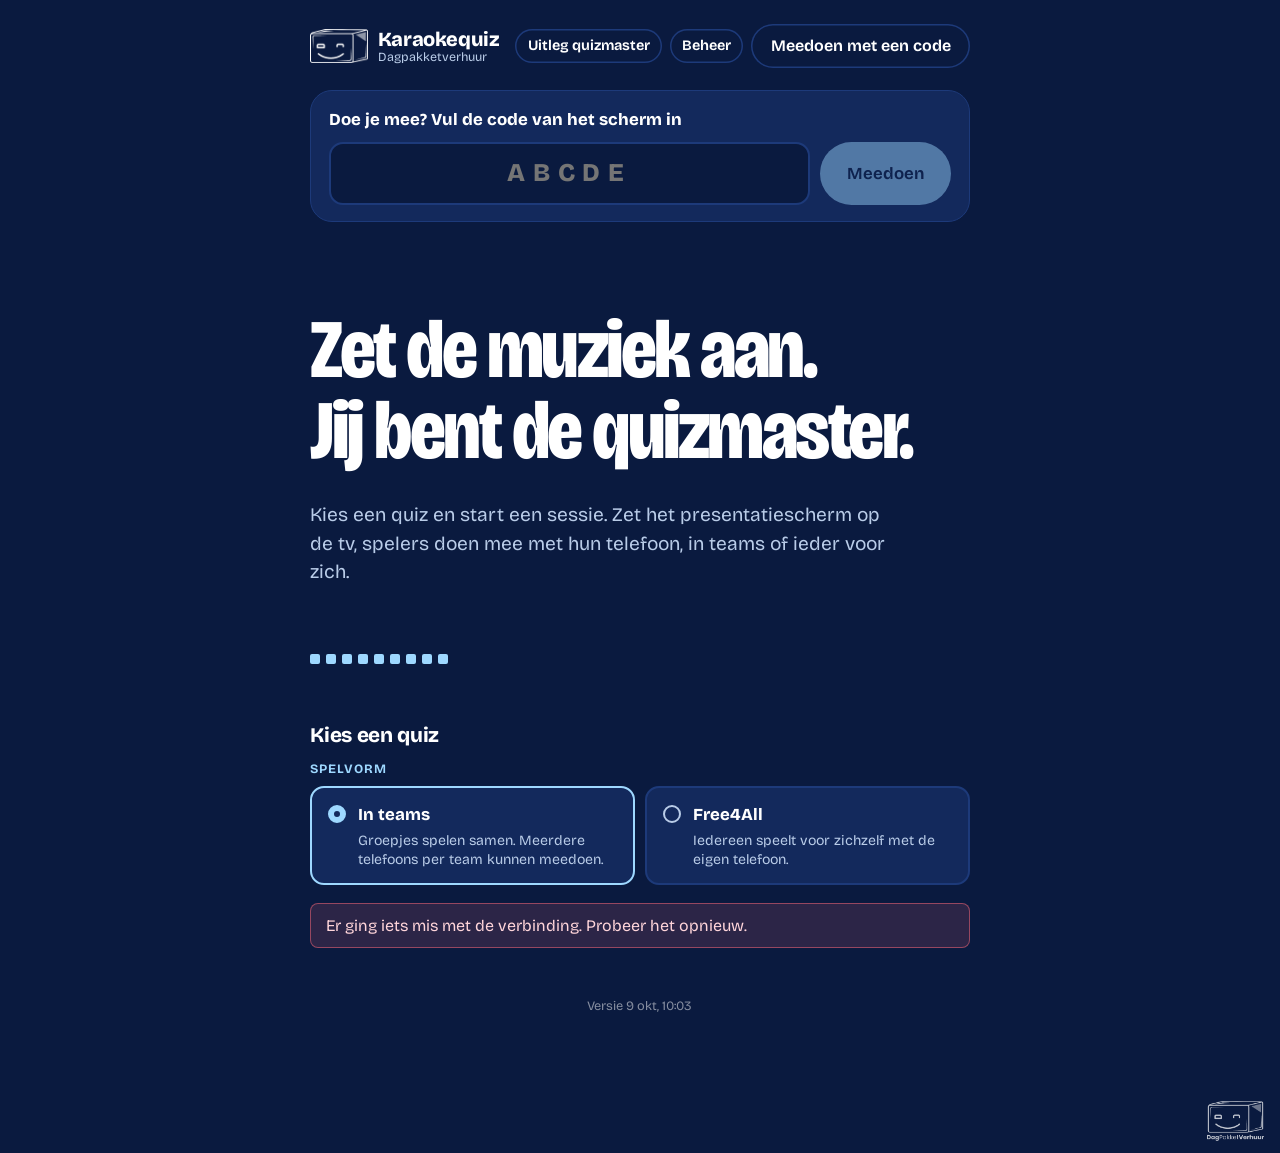
==== commit 371cf38b: "Rename index (35).html to index.html" ====
--- a/index.html
+++ b/index.html
@@ -9,7 +9,7 @@
     <link rel="preconnect" href="https://fonts.googleapis.com" />
     <link rel="preconnect" href="https://fonts.gstatic.com" crossorigin />
     <link href="https://fonts.googleapis.com/css2?family=Bricolage+Grotesque:opsz,wdth,wght@12..96,75..100,400..800&family=Monoton&display=swap" rel="stylesheet" />
-    <script type="module" crossorigin>function Zm(e,t){for(var n=0;n<t.length;n++){const r=t[n];if(typeof r!="string"&&!Array.isArray(r)){for(const s in r)if(s!=="default"&&!(s in e)){const i=Object.getOwnPropertyDescriptor(r,s);i&&Object.defineProperty(e,s,i.get?i:{enumerable:!0,get:()=>r[s]})}}}return Object.freeze(Object.defineProperty(e,Symbol.toStringTag,{value:"Module"}))}(function(){const t=document.createElement("link").relList;if(t&&t.supports&&t.supports("modulepreload"))return;for(const s of document.querySelectorAll('link[rel="modulepreload"]'))r(s);new MutationObserver(s=>{for(const i of s)if(i.type==="childList")for(const o of i.addedNodes)o.tagName==="LINK"&&o.rel==="modulepreload"&&r(o)}).observe(document,{childList:!0,subtree:!0});function n(s){const i={};return s.integrity&&(i.integrity=s.integrity),s.referrerPolicy&&(i.referrerPolicy=s.referrerPolicy),s.crossOrigin==="use-credentials"?i.credentials="include":s.crossOrigin==="anonymous"?i.credentials="omit":i.credentials="same-origin",i}function r(s){if(s.ep)return;s.ep=!0;const i=n(s);fetch(s.href,i)}})();function eg(e){return e&&e.__esModule&&Object.prototype.hasOwnProperty.call(e,"default")?e.default:e}var Th={exports:{}},To={},Nh={exports:{}},H={};/**
+    <script type="module" crossorigin>function Ag(e,t){for(var n=0;n<t.length;n++){const r=t[n];if(typeof r!="string"&&!Array.isArray(r)){for(const s in r)if(s!=="default"&&!(s in e)){const i=Object.getOwnPropertyDescriptor(r,s);i&&Object.defineProperty(e,s,i.get?i:{enumerable:!0,get:()=>r[s]})}}}return Object.freeze(Object.defineProperty(e,Symbol.toStringTag,{value:"Module"}))}(function(){const t=document.createElement("link").relList;if(t&&t.supports&&t.supports("modulepreload"))return;for(const s of document.querySelectorAll('link[rel="modulepreload"]'))r(s);new MutationObserver(s=>{for(const i of s)if(i.type==="childList")for(const o of i.addedNodes)o.tagName==="LINK"&&o.rel==="modulepreload"&&r(o)}).observe(document,{childList:!0,subtree:!0});function n(s){const i={};return s.integrity&&(i.integrity=s.integrity),s.referrerPolicy&&(i.referrerPolicy=s.referrerPolicy),s.crossOrigin==="use-credentials"?i.credentials="include":s.crossOrigin==="anonymous"?i.credentials="omit":i.credentials="same-origin",i}function r(s){if(s.ep)return;s.ep=!0;const i=n(s);fetch(s.href,i)}})();function Tg(e){return e&&e.__esModule&&Object.prototype.hasOwnProperty.call(e,"default")?e.default:e}var Zh={exports:{}},Vo={},ef={exports:{}},V={};/**
  * @license React
  * react.production.min.js
  *
@@ -17,7 +17,7 @@
  *
  * This source code is licensed under the MIT license found in the
  * LICENSE file in the root directory of this source tree.
- */var $s=Symbol.for("react.element"),tg=Symbol.for("react.portal"),ng=Symbol.for("react.fragment"),rg=Symbol.for("react.strict_mode"),sg=Symbol.for("react.profiler"),ig=Symbol.for("react.provider"),og=Symbol.for("react.context"),ag=Symbol.for("react.forward_ref"),lg=Symbol.for("react.suspense"),ug=Symbol.for("react.memo"),cg=Symbol.for("react.lazy"),fc=Symbol.iterator;function dg(e){return e===null||typeof e!="object"?null:(e=fc&&e[fc]||e["@@iterator"],typeof e=="function"?e:null)}var Rh={isMounted:function(){return!1},enqueueForceUpdate:function(){},enqueueReplaceState:function(){},enqueueSetState:function(){}},Ph=Object.assign,Oh={};function Lr(e,t,n){this.props=e,this.context=t,this.refs=Oh,this.updater=n||Rh}Lr.prototype.isReactComponent={};Lr.prototype.setState=function(e,t){if(typeof e!="object"&&typeof e!="function"&&e!=null)throw Error("setState(...): takes an object of state variables to update or a function which returns an object of state variables.");this.updater.enqueueSetState(this,e,t,"setState")};Lr.prototype.forceUpdate=function(e){this.updater.enqueueForceUpdate(this,e,"forceUpdate")};function Ih(){}Ih.prototype=Lr.prototype;function ru(e,t,n){this.props=e,this.context=t,this.refs=Oh,this.updater=n||Rh}var su=ru.prototype=new Ih;su.constructor=ru;Ph(su,Lr.prototype);su.isPureReactComponent=!0;var pc=Array.isArray,Lh=Object.prototype.hasOwnProperty,iu={current:null},Dh={key:!0,ref:!0,__self:!0,__source:!0};function Uh(e,t,n){var r,s={},i=null,o=null;if(t!=null)for(r in t.ref!==void 0&&(o=t.ref),t.key!==void 0&&(i=""+t.key),t)Lh.call(t,r)&&!Dh.hasOwnProperty(r)&&(s[r]=t[r]);var a=arguments.length-2;if(a===1)s.children=n;else if(1<a){for(var l=Array(a),c=0;c<a;c++)l[c]=arguments[c+2];s.children=l}if(e&&e.defaultProps)for(r in a=e.defaultProps,a)s[r]===void 0&&(s[r]=a[r]);return{$$typeof:$s,type:e,key:i,ref:o,props:s,_owner:iu.current}}function hg(e,t){return{$$typeof:$s,type:e.type,key:t,ref:e.ref,props:e.props,_owner:e._owner}}function ou(e){return typeof e=="object"&&e!==null&&e.$$typeof===$s}function fg(e){var t={"=":"=0",":":"=2"};return"$"+e.replace(/[=:]/g,function(n){return t[n]})}var mc=/\/+/g;function ea(e,t){return typeof e=="object"&&e!==null&&e.key!=null?fg(""+e.key):t.toString(36)}function Ri(e,t,n,r,s){var i=typeof e;(i==="undefined"||i==="boolean")&&(e=null);var o=!1;if(e===null)o=!0;else switch(i){case"string":case"number":o=!0;break;case"object":switch(e.$$typeof){case $s:case tg:o=!0}}if(o)return o=e,s=s(o),e=r===""?"."+ea(o,0):r,pc(s)?(n="",e!=null&&(n=e.replace(mc,"$&/")+"/"),Ri(s,t,n,"",function(c){return c})):s!=null&&(ou(s)&&(s=hg(s,n+(!s.key||o&&o.key===s.key?"":(""+s.key).replace(mc,"$&/")+"/")+e)),t.push(s)),1;if(o=0,r=r===""?".":r+":",pc(e))for(var a=0;a<e.length;a++){i=e[a];var l=r+ea(i,a);o+=Ri(i,t,n,l,s)}else if(l=dg(e),typeof l=="function")for(e=l.call(e),a=0;!(i=e.next()).done;)i=i.value,l=r+ea(i,a++),o+=Ri(i,t,n,l,s);else if(i==="object")throw t=String(e),Error("Objects are not valid as a React child (found: "+(t==="[object Object]"?"object with keys {"+Object.keys(e).join(", ")+"}":t)+"). If you meant to render a collection of children, use an array instead.");return o}function ti(e,t,n){if(e==null)return e;var r=[],s=0;return Ri(e,r,"","",function(i){return t.call(n,i,s++)}),r}function pg(e){if(e._status===-1){var t=e._result;t=t(),t.then(function(n){(e._status===0||e._status===-1)&&(e._status=1,e._result=n)},function(n){(e._status===0||e._status===-1)&&(e._status=2,e._result=n)}),e._status===-1&&(e._status=0,e._result=t)}if(e._status===1)return e._result.default;throw e._result}var Ne={current:null},Pi={transition:null},mg={ReactCurrentDispatcher:Ne,ReactCurrentBatchConfig:Pi,ReactCurrentOwner:iu};function Bh(){throw Error("act(...) is not supported in production builds of React.")}H.Children={map:ti,forEach:function(e,t,n){ti(e,function(){t.apply(this,arguments)},n)},count:function(e){var t=0;return ti(e,function(){t++}),t},toArray:function(e){return ti(e,function(t){return t})||[]},only:function(e){if(!ou(e))throw Error("React.Children.only expected to receive a single React element child.");return e}};H.Component=Lr;H.Fragment=ng;H.Profiler=sg;H.PureComponent=ru;H.StrictMode=rg;H.Suspense=lg;H.__SECRET_INTERNALS_DO_NOT_USE_OR_YOU_WILL_BE_FIRED=mg;H.act=Bh;H.cloneElement=function(e,t,n){if(e==null)throw Error("React.cloneElement(...): The argument must be a React element, but you passed "+e+".");var r=Ph({},e.props),s=e.key,i=e.ref,o=e._owner;if(t!=null){if(t.ref!==void 0&&(i=t.ref,o=iu.current),t.key!==void 0&&(s=""+t.key),e.type&&e.type.defaultProps)var a=e.type.defaultProps;for(l in t)Lh.call(t,l)&&!Dh.hasOwnProperty(l)&&(r[l]=t[l]===void 0&&a!==void 0?a[l]:t[l])}var l=arguments.length-2;if(l===1)r.children=n;else if(1<l){a=Array(l);for(var c=0;c<l;c++)a[c]=arguments[c+2];r.children=a}return{$$typeof:$s,type:e.type,key:s,ref:i,props:r,_owner:o}};H.createContext=function(e){return e={$$typeof:og,_currentValue:e,_currentValue2:e,_threadCount:0,Provider:null,Consumer:null,_defaultValue:null,_globalName:null},e.Provider={$$typeof:ig,_context:e},e.Consumer=e};H.createElement=Uh;H.createFactory=function(e){var t=Uh.bind(null,e);return t.type=e,t};H.createRef=function(){return{current:null}};H.forwardRef=function(e){return{$$typeof:ag,render:e}};H.isValidElement=ou;H.lazy=function(e){return{$$typeof:cg,_payload:{_status:-1,_result:e},_init:pg}};H.memo=function(e,t){return{$$typeof:ug,type:e,compare:t===void 0?null:t}};H.startTransition=function(e){var t=Pi.transition;Pi.transition={};try{e()}finally{Pi.transition=t}};H.unstable_act=Bh;H.useCallback=function(e,t){return Ne.current.useCallback(e,t)};H.useContext=function(e){return Ne.current.useContext(e)};H.useDebugValue=function(){};H.useDeferredValue=function(e){return Ne.current.useDeferredValue(e)};H.useEffect=function(e,t){return Ne.current.useEffect(e,t)};H.useId=function(){return Ne.current.useId()};H.useImperativeHandle=function(e,t,n){return Ne.current.useImperativeHandle(e,t,n)};H.useInsertionEffect=function(e,t){return Ne.current.useInsertionEffect(e,t)};H.useLayoutEffect=function(e,t){return Ne.current.useLayoutEffect(e,t)};H.useMemo=function(e,t){return Ne.current.useMemo(e,t)};H.useReducer=function(e,t,n){return Ne.current.useReducer(e,t,n)};H.useRef=function(e){return Ne.current.useRef(e)};H.useState=function(e){return Ne.current.useState(e)};H.useSyncExternalStore=function(e,t,n){return Ne.current.useSyncExternalStore(e,t,n)};H.useTransition=function(){return Ne.current.useTransition()};H.version="18.3.1";Nh.exports=H;var k=Nh.exports;const zh=eg(k),gg=Zm({__proto__:null,default:zh},[k]);/**
+ */var ii=Symbol.for("react.element"),Ng=Symbol.for("react.portal"),Rg=Symbol.for("react.fragment"),Pg=Symbol.for("react.strict_mode"),Og=Symbol.for("react.profiler"),Ig=Symbol.for("react.provider"),Lg=Symbol.for("react.context"),Dg=Symbol.for("react.forward_ref"),Bg=Symbol.for("react.suspense"),Ug=Symbol.for("react.memo"),zg=Symbol.for("react.lazy"),Bc=Symbol.iterator;function Mg(e){return e===null||typeof e!="object"?null:(e=Bc&&e[Bc]||e["@@iterator"],typeof e=="function"?e:null)}var tf={isMounted:function(){return!1},enqueueForceUpdate:function(){},enqueueReplaceState:function(){},enqueueSetState:function(){}},nf=Object.assign,rf={};function Wr(e,t,n){this.props=e,this.context=t,this.refs=rf,this.updater=n||tf}Wr.prototype.isReactComponent={};Wr.prototype.setState=function(e,t){if(typeof e!="object"&&typeof e!="function"&&e!=null)throw Error("setState(...): takes an object of state variables to update or a function which returns an object of state variables.");this.updater.enqueueSetState(this,e,t,"setState")};Wr.prototype.forceUpdate=function(e){this.updater.enqueueForceUpdate(this,e,"forceUpdate")};function sf(){}sf.prototype=Wr.prototype;function _u(e,t,n){this.props=e,this.context=t,this.refs=rf,this.updater=n||tf}var ku=_u.prototype=new sf;ku.constructor=_u;nf(ku,Wr.prototype);ku.isPureReactComponent=!0;var Uc=Array.isArray,of=Object.prototype.hasOwnProperty,bu={current:null},af={key:!0,ref:!0,__self:!0,__source:!0};function lf(e,t,n){var r,s={},i=null,o=null;if(t!=null)for(r in t.ref!==void 0&&(o=t.ref),t.key!==void 0&&(i=""+t.key),t)of.call(t,r)&&!af.hasOwnProperty(r)&&(s[r]=t[r]);var a=arguments.length-2;if(a===1)s.children=n;else if(1<a){for(var l=Array(a),c=0;c<a;c++)l[c]=arguments[c+2];s.children=l}if(e&&e.defaultProps)for(r in a=e.defaultProps,a)s[r]===void 0&&(s[r]=a[r]);return{$$typeof:ii,type:e,key:i,ref:o,props:s,_owner:bu.current}}function Fg(e,t){return{$$typeof:ii,type:e.type,key:t,ref:e.ref,props:e.props,_owner:e._owner}}function xu(e){return typeof e=="object"&&e!==null&&e.$$typeof===ii}function qg(e){var t={"=":"=0",":":"=2"};return"$"+e.replace(/[=:]/g,function(n){return t[n]})}var zc=/\/+/g;function ma(e,t){return typeof e=="object"&&e!==null&&e.key!=null?qg(""+e.key):t.toString(36)}function Hi(e,t,n,r,s){var i=typeof e;(i==="undefined"||i==="boolean")&&(e=null);var o=!1;if(e===null)o=!0;else switch(i){case"string":case"number":o=!0;break;case"object":switch(e.$$typeof){case ii:case Ng:o=!0}}if(o)return o=e,s=s(o),e=r===""?"."+ma(o,0):r,Uc(s)?(n="",e!=null&&(n=e.replace(zc,"$&/")+"/"),Hi(s,t,n,"",function(c){return c})):s!=null&&(xu(s)&&(s=Fg(s,n+(!s.key||o&&o.key===s.key?"":(""+s.key).replace(zc,"$&/")+"/")+e)),t.push(s)),1;if(o=0,r=r===""?".":r+":",Uc(e))for(var a=0;a<e.length;a++){i=e[a];var l=r+ma(i,a);o+=Hi(i,t,n,l,s)}else if(l=Mg(e),typeof l=="function")for(e=l.call(e),a=0;!(i=e.next()).done;)i=i.value,l=r+ma(i,a++),o+=Hi(i,t,n,l,s);else if(i==="object")throw t=String(e),Error("Objects are not valid as a React child (found: "+(t==="[object Object]"?"object with keys {"+Object.keys(e).join(", ")+"}":t)+"). If you meant to render a collection of children, use an array instead.");return o}function mi(e,t,n){if(e==null)return e;var r=[],s=0;return Hi(e,r,"","",function(i){return t.call(n,i,s++)}),r}function Vg(e){if(e._status===-1){var t=e._result;t=t(),t.then(function(n){(e._status===0||e._status===-1)&&(e._status=1,e._result=n)},function(n){(e._status===0||e._status===-1)&&(e._status=2,e._result=n)}),e._status===-1&&(e._status=0,e._result=t)}if(e._status===1)return e._result.default;throw e._result}var De={current:null},$i={transition:null},Hg={ReactCurrentDispatcher:De,ReactCurrentBatchConfig:$i,ReactCurrentOwner:bu};function uf(){throw Error("act(...) is not supported in production builds of React.")}V.Children={map:mi,forEach:function(e,t,n){mi(e,function(){t.apply(this,arguments)},n)},count:function(e){var t=0;return mi(e,function(){t++}),t},toArray:function(e){return mi(e,function(t){return t})||[]},only:function(e){if(!xu(e))throw Error("React.Children.only expected to receive a single React element child.");return e}};V.Component=Wr;V.Fragment=Rg;V.Profiler=Og;V.PureComponent=_u;V.StrictMode=Pg;V.Suspense=Bg;V.__SECRET_INTERNALS_DO_NOT_USE_OR_YOU_WILL_BE_FIRED=Hg;V.act=uf;V.cloneElement=function(e,t,n){if(e==null)throw Error("React.cloneElement(...): The argument must be a React element, but you passed "+e+".");var r=nf({},e.props),s=e.key,i=e.ref,o=e._owner;if(t!=null){if(t.ref!==void 0&&(i=t.ref,o=bu.current),t.key!==void 0&&(s=""+t.key),e.type&&e.type.defaultProps)var a=e.type.defaultProps;for(l in t)of.call(t,l)&&!af.hasOwnProperty(l)&&(r[l]=t[l]===void 0&&a!==void 0?a[l]:t[l])}var l=arguments.length-2;if(l===1)r.children=n;else if(1<l){a=Array(l);for(var c=0;c<l;c++)a[c]=arguments[c+2];r.children=a}return{$$typeof:ii,type:e.type,key:s,ref:i,props:r,_owner:o}};V.createContext=function(e){return e={$$typeof:Lg,_currentValue:e,_currentValue2:e,_threadCount:0,Provider:null,Consumer:null,_defaultValue:null,_globalName:null},e.Provider={$$typeof:Ig,_context:e},e.Consumer=e};V.createElement=lf;V.createFactory=function(e){var t=lf.bind(null,e);return t.type=e,t};V.createRef=function(){return{current:null}};V.forwardRef=function(e){return{$$typeof:Dg,render:e}};V.isValidElement=xu;V.lazy=function(e){return{$$typeof:zg,_payload:{_status:-1,_result:e},_init:Vg}};V.memo=function(e,t){return{$$typeof:Ug,type:e,compare:t===void 0?null:t}};V.startTransition=function(e){var t=$i.transition;$i.transition={};try{e()}finally{$i.transition=t}};V.unstable_act=uf;V.useCallback=function(e,t){return De.current.useCallback(e,t)};V.useContext=function(e){return De.current.useContext(e)};V.useDebugValue=function(){};V.useDeferredValue=function(e){return De.current.useDeferredValue(e)};V.useEffect=function(e,t){return De.current.useEffect(e,t)};V.useId=function(){return De.current.useId()};V.useImperativeHandle=function(e,t,n){return De.current.useImperativeHandle(e,t,n)};V.useInsertionEffect=function(e,t){return De.current.useInsertionEffect(e,t)};V.useLayoutEffect=function(e,t){return De.current.useLayoutEffect(e,t)};V.useMemo=function(e,t){return De.current.useMemo(e,t)};V.useReducer=function(e,t,n){return De.current.useReducer(e,t,n)};V.useRef=function(e){return De.current.useRef(e)};V.useState=function(e){return De.current.useState(e)};V.useSyncExternalStore=function(e,t,n){return De.current.useSyncExternalStore(e,t,n)};V.useTransition=function(){return De.current.useTransition()};V.version="18.3.1";ef.exports=V;var b=ef.exports;const cf=Tg(b),$g=Ag({__proto__:null,default:cf},[b]);/**
  * @license React
  * react-jsx-runtime.production.min.js
  *
@@ -25,7 +25,7 @@
  *
  * This source code is licensed under the MIT license found in the
  * LICENSE file in the root directory of this source tree.
- */var vg=k,yg=Symbol.for("react.element"),wg=Symbol.for("react.fragment"),_g=Object.prototype.hasOwnProperty,bg=vg.__SECRET_INTERNALS_DO_NOT_USE_OR_YOU_WILL_BE_FIRED.ReactCurrentOwner,kg={key:!0,ref:!0,__self:!0,__source:!0};function Mh(e,t,n){var r,s={},i=null,o=null;n!==void 0&&(i=""+n),t.key!==void 0&&(i=""+t.key),t.ref!==void 0&&(o=t.ref);for(r in t)_g.call(t,r)&&!kg.hasOwnProperty(r)&&(s[r]=t[r]);if(e&&e.defaultProps)for(r in t=e.defaultProps,t)s[r]===void 0&&(s[r]=t[r]);return{$$typeof:yg,type:e,key:i,ref:o,props:s,_owner:bg.current}}To.Fragment=wg;To.jsx=Mh;To.jsxs=Mh;Th.exports=To;var u=Th.exports,qa={},Fh={exports:{}},Ge={},Hh={exports:{}},Vh={};/**
+ */var Gg=b,Wg=Symbol.for("react.element"),Kg=Symbol.for("react.fragment"),Jg=Object.prototype.hasOwnProperty,Yg=Gg.__SECRET_INTERNALS_DO_NOT_USE_OR_YOU_WILL_BE_FIRED.ReactCurrentOwner,Qg={key:!0,ref:!0,__self:!0,__source:!0};function df(e,t,n){var r,s={},i=null,o=null;n!==void 0&&(i=""+n),t.key!==void 0&&(i=""+t.key),t.ref!==void 0&&(o=t.ref);for(r in t)Jg.call(t,r)&&!Qg.hasOwnProperty(r)&&(s[r]=t[r]);if(e&&e.defaultProps)for(r in t=e.defaultProps,t)s[r]===void 0&&(s[r]=t[r]);return{$$typeof:Wg,type:e,key:i,ref:o,props:s,_owner:Yg.current}}Vo.Fragment=Kg;Vo.jsx=df;Vo.jsxs=df;Zh.exports=Vo;var u=Zh.exports,ol={},hf={exports:{}},Qe={},ff={exports:{}},pf={};/**
  * @license React
  * scheduler.production.min.js
  *
@@ -33,7 +33,7 @@
  *
  * This source code is licensed under the MIT license found in the
  * LICENSE file in the root directory of this source tree.
- */(function(e){function t(R,z){var M=R.length;R.push(z);e:for(;0<M;){var X=M-1>>>1,oe=R[X];if(0<s(oe,z))R[X]=z,R[M]=oe,M=X;else break e}}function n(R){return R.length===0?null:R[0]}function r(R){if(R.length===0)return null;var z=R[0],M=R.pop();if(M!==z){R[0]=M;e:for(var X=0,oe=R.length,L=oe>>>1;X<L;){var V=2*(X+1)-1,Pe=R[V],Oe=V+1,ei=R[Oe];if(0>s(Pe,M))Oe<oe&&0>s(ei,Pe)?(R[X]=ei,R[Oe]=M,X=Oe):(R[X]=Pe,R[V]=M,X=V);else if(Oe<oe&&0>s(ei,M))R[X]=ei,R[Oe]=M,X=Oe;else break e}}return z}function s(R,z){var M=R.sortIndex-z.sortIndex;return M!==0?M:R.id-z.id}if(typeof performance=="object"&&typeof performance.now=="function"){var i=performance;e.unstable_now=function(){return i.now()}}else{var o=Date,a=o.now();e.unstable_now=function(){return o.now()-a}}var l=[],c=[],d=1,h=null,f=3,p=!1,g=!1,w=!1,b=typeof setTimeout=="function"?setTimeout:null,m=typeof clearTimeout=="function"?clearTimeout:null,v=typeof setImmediate<"u"?setImmediate:null;typeof navigator<"u"&&navigator.scheduling!==void 0&&navigator.scheduling.isInputPending!==void 0&&navigator.scheduling.isInputPending.bind(navigator.scheduling);function y(R){for(var z=n(c);z!==null;){if(z.callback===null)r(c);else if(z.startTime<=R)r(c),z.sortIndex=z.expirationTime,t(l,z);else break;z=n(c)}}function _(R){if(w=!1,y(R),!g)if(n(l)!==null)g=!0,U(x);else{var z=n(c);z!==null&&Et(_,z.startTime-R)}}function x(R,z){g=!1,w&&(w=!1,m(C),C=-1),p=!0;var M=f;try{for(y(z),h=n(l);h!==null&&(!(h.expirationTime>z)||R&&!ee());){var X=h.callback;if(typeof X=="function"){h.callback=null,f=h.priorityLevel;var oe=X(h.expirationTime<=z);z=e.unstable_now(),typeof oe=="function"?h.callback=oe:h===n(l)&&r(l),y(z)}else r(l);h=n(l)}if(h!==null)var L=!0;else{var V=n(c);V!==null&&Et(_,V.startTime-z),L=!1}return L}finally{h=null,f=M,p=!1}}var S=!1,E=null,C=-1,B=5,O=-1;function ee(){return!(e.unstable_now()-O<B)}function ke(){if(E!==null){var R=e.unstable_now();O=R;var z=!0;try{z=E(!0,R)}finally{z?A():(S=!1,E=null)}}else S=!1}var A;if(typeof v=="function")A=function(){v(ke)};else if(typeof MessageChannel<"u"){var F=new MessageChannel,I=F.port2;F.port1.onmessage=ke,A=function(){I.postMessage(null)}}else A=function(){b(ke,0)};function U(R){E=R,S||(S=!0,A())}function Et(R,z){C=b(function(){R(e.unstable_now())},z)}e.unstable_IdlePriority=5,e.unstable_ImmediatePriority=1,e.unstable_LowPriority=4,e.unstable_NormalPriority=3,e.unstable_Profiling=null,e.unstable_UserBlockingPriority=2,e.unstable_cancelCallback=function(R){R.callback=null},e.unstable_continueExecution=function(){g||p||(g=!0,U(x))},e.unstable_forceFrameRate=function(R){0>R||125<R?console.error("forceFrameRate takes a positive int between 0 and 125, forcing frame rates higher than 125 fps is not supported"):B=0<R?Math.floor(1e3/R):5},e.unstable_getCurrentPriorityLevel=function(){return f},e.unstable_getFirstCallbackNode=function(){return n(l)},e.unstable_next=function(R){switch(f){case 1:case 2:case 3:var z=3;break;default:z=f}var M=f;f=z;try{return R()}finally{f=M}},e.unstable_pauseExecution=function(){},e.unstable_requestPaint=function(){},e.unstable_runWithPriority=function(R,z){switch(R){case 1:case 2:case 3:case 4:case 5:break;default:R=3}var M=f;f=R;try{return z()}finally{f=M}},e.unstable_scheduleCallback=function(R,z,M){var X=e.unstable_now();switch(typeof M=="object"&&M!==null?(M=M.delay,M=typeof M=="number"&&0<M?X+M:X):M=X,R){case 1:var oe=-1;break;case 2:oe=250;break;case 5:oe=1073741823;break;case 4:oe=1e4;break;default:oe=5e3}return oe=M+oe,R={id:d++,callback:z,priorityLevel:R,startTime:M,expirationTime:oe,sortIndex:-1},M>X?(R.sortIndex=M,t(c,R),n(l)===null&&R===n(c)&&(w?(m(C),C=-1):w=!0,Et(_,M-X))):(R.sortIndex=oe,t(l,R),g||p||(g=!0,U(x))),R},e.unstable_shouldYield=ee,e.unstable_wrapCallback=function(R){var z=f;return function(){var M=f;f=z;try{return R.apply(this,arguments)}finally{f=M}}}})(Vh);Hh.exports=Vh;var xg=Hh.exports;/**
+ */(function(e){function t(P,U){var M=P.length;P.push(U);e:for(;0<M;){var se=M-1>>>1,le=P[se];if(0<s(le,U))P[se]=U,P[M]=le,M=se;else break e}}function n(P){return P.length===0?null:P[0]}function r(P){if(P.length===0)return null;var U=P[0],M=P.pop();if(M!==U){P[0]=M;e:for(var se=0,le=P.length,Pt=le>>>1;se<Pt;){var kt=2*(se+1)-1,B=P[kt],z=kt+1,Xt=P[z];if(0>s(B,M))z<le&&0>s(Xt,B)?(P[se]=Xt,P[z]=M,se=z):(P[se]=B,P[kt]=M,se=kt);else if(z<le&&0>s(Xt,M))P[se]=Xt,P[z]=M,se=z;else break e}}return U}function s(P,U){var M=P.sortIndex-U.sortIndex;return M!==0?M:P.id-U.id}if(typeof performance=="object"&&typeof performance.now=="function"){var i=performance;e.unstable_now=function(){return i.now()}}else{var o=Date,a=o.now();e.unstable_now=function(){return o.now()-a}}var l=[],c=[],d=1,h=null,f=3,p=!1,v=!1,w=!1,_=typeof setTimeout=="function"?setTimeout:null,m=typeof clearTimeout=="function"?clearTimeout:null,g=typeof setImmediate<"u"?setImmediate:null;typeof navigator<"u"&&navigator.scheduling!==void 0&&navigator.scheduling.isInputPending!==void 0&&navigator.scheduling.isInputPending.bind(navigator.scheduling);function y(P){for(var U=n(c);U!==null;){if(U.callback===null)r(c);else if(U.startTime<=P)r(c),U.sortIndex=U.expirationTime,t(l,U);else break;U=n(c)}}function k(P){if(w=!1,y(P),!v)if(n(l)!==null)v=!0,re(x);else{var U=n(c);U!==null&&lt(k,U.startTime-P)}}function x(P,U){v=!1,w&&(w=!1,m(C),C=-1),p=!0;var M=f;try{for(y(U),h=n(l);h!==null&&(!(h.expirationTime>U)||P&&!te());){var se=h.callback;if(typeof se=="function"){h.callback=null,f=h.priorityLevel;var le=se(h.expirationTime<=U);U=e.unstable_now(),typeof le=="function"?h.callback=le:h===n(l)&&r(l),y(U)}else r(l);h=n(l)}if(h!==null)var Pt=!0;else{var kt=n(c);kt!==null&&lt(k,kt.startTime-U),Pt=!1}return Pt}finally{h=null,f=M,p=!1}}var S=!1,E=null,C=-1,I=5,L=-1;function te(){return!(e.unstable_now()-L<I)}function G(){if(E!==null){var P=e.unstable_now();L=P;var U=!0;try{U=E(!0,P)}finally{U?A():(S=!1,E=null)}}else S=!1}var A;if(typeof g=="function")A=function(){g(G)};else if(typeof MessageChannel<"u"){var F=new MessageChannel,X=F.port2;F.port1.onmessage=G,A=function(){X.postMessage(null)}}else A=function(){_(G,0)};function re(P){E=P,S||(S=!0,A())}function lt(P,U){C=_(function(){P(e.unstable_now())},U)}e.unstable_IdlePriority=5,e.unstable_ImmediatePriority=1,e.unstable_LowPriority=4,e.unstable_NormalPriority=3,e.unstable_Profiling=null,e.unstable_UserBlockingPriority=2,e.unstable_cancelCallback=function(P){P.callback=null},e.unstable_continueExecution=function(){v||p||(v=!0,re(x))},e.unstable_forceFrameRate=function(P){0>P||125<P?console.error("forceFrameRate takes a positive int between 0 and 125, forcing frame rates higher than 125 fps is not supported"):I=0<P?Math.floor(1e3/P):5},e.unstable_getCurrentPriorityLevel=function(){return f},e.unstable_getFirstCallbackNode=function(){return n(l)},e.unstable_next=function(P){switch(f){case 1:case 2:case 3:var U=3;break;default:U=f}var M=f;f=U;try{return P()}finally{f=M}},e.unstable_pauseExecution=function(){},e.unstable_requestPaint=function(){},e.unstable_runWithPriority=function(P,U){switch(P){case 1:case 2:case 3:case 4:case 5:break;default:P=3}var M=f;f=P;try{return U()}finally{f=M}},e.unstable_scheduleCallback=function(P,U,M){var se=e.unstable_now();switch(typeof M=="object"&&M!==null?(M=M.delay,M=typeof M=="number"&&0<M?se+M:se):M=se,P){case 1:var le=-1;break;case 2:le=250;break;case 5:le=1073741823;break;case 4:le=1e4;break;default:le=5e3}return le=M+le,P={id:d++,callback:U,priorityLevel:P,startTime:M,expirationTime:le,sortIndex:-1},M>se?(P.sortIndex=M,t(c,P),n(l)===null&&P===n(c)&&(w?(m(C),C=-1):w=!0,lt(k,M-se))):(P.sortIndex=le,t(l,P),v||p||(v=!0,re(x))),P},e.unstable_shouldYield=te,e.unstable_wrapCallback=function(P){var U=f;return function(){var M=f;f=U;try{return P.apply(this,arguments)}finally{f=M}}}})(pf);ff.exports=pf;var Xg=ff.exports;/**
  * @license React
  * react-dom.production.min.js
  *
@@ -41,14 +41,14 @@
  *
  * This source code is licensed under the MIT license found in the
  * LICENSE file in the root directory of this source tree.
- */var Sg=k,We=xg;function j(e){for(var t="https://reactjs.org/docs/error-decoder.html?invariant="+e,n=1;n<arguments.length;n++)t+="&args[]="+encodeURIComponent(arguments[n]);return"Minified React error #"+e+"; visit "+t+" for the full message or use the non-minified dev environment for full errors and additional helpful warnings."}var qh=new Set,vs={};function zn(e,t){xr(e,t),xr(e+"Capture",t)}function xr(e,t){for(vs[e]=t,e=0;e<t.length;e++)qh.add(t[e])}var Bt=!(typeof window>"u"||typeof window.document>"u"||typeof window.document.createElement>"u"),$a=Object.prototype.hasOwnProperty,Eg=/^[:A-Z_a-z\u00C0-\u00D6\u00D8-\u00F6\u00F8-\u02FF\u0370-\u037D\u037F-\u1FFF\u200C-\u200D\u2070-\u218F\u2C00-\u2FEF\u3001-\uD7FF\uF900-\uFDCF\uFDF0-\uFFFD][:A-Z_a-z\u00C0-\u00D6\u00D8-\u00F6\u00F8-\u02FF\u0370-\u037D\u037F-\u1FFF\u200C-\u200D\u2070-\u218F\u2C00-\u2FEF\u3001-\uD7FF\uF900-\uFDCF\uFDF0-\uFFFD\-.0-9\u00B7\u0300-\u036F\u203F-\u2040]*$/,gc={},vc={};function jg(e){return $a.call(vc,e)?!0:$a.call(gc,e)?!1:Eg.test(e)?vc[e]=!0:(gc[e]=!0,!1)}function Cg(e,t,n,r){if(n!==null&&n.type===0)return!1;switch(typeof t){case"function":case"symbol":return!0;case"boolean":return r?!1:n!==null?!n.acceptsBooleans:(e=e.toLowerCase().slice(0,5),e!=="data-"&&e!=="aria-");default:return!1}}function Ag(e,t,n,r){if(t===null||typeof t>"u"||Cg(e,t,n,r))return!0;if(r)return!1;if(n!==null)switch(n.type){case 3:return!t;case 4:return t===!1;case 5:return isNaN(t);case 6:return isNaN(t)||1>t}return!1}function Re(e,t,n,r,s,i,o){this.acceptsBooleans=t===2||t===3||t===4,this.attributeName=r,this.attributeNamespace=s,this.mustUseProperty=n,this.propertyName=e,this.type=t,this.sanitizeURL=i,this.removeEmptyString=o}var be={};"children dangerouslySetInnerHTML defaultValue defaultChecked innerHTML suppressContentEditableWarning suppressHydrationWarning style".split(" ").forEach(function(e){be[e]=new Re(e,0,!1,e,null,!1,!1)});[["acceptCharset","accept-charset"],["className","class"],["htmlFor","for"],["httpEquiv","http-equiv"]].forEach(function(e){var t=e[0];be[t]=new Re(t,1,!1,e[1],null,!1,!1)});["contentEditable","draggable","spellCheck","value"].forEach(function(e){be[e]=new Re(e,2,!1,e.toLowerCase(),null,!1,!1)});["autoReverse","externalResourcesRequired","focusable","preserveAlpha"].forEach(function(e){be[e]=new Re(e,2,!1,e,null,!1,!1)});"allowFullScreen async autoFocus autoPlay controls default defer disabled disablePictureInPicture disableRemotePlayback formNoValidate hidden loop noModule noValidate open playsInline readOnly required reversed scoped seamless itemScope".split(" ").forEach(function(e){be[e]=new Re(e,3,!1,e.toLowerCase(),null,!1,!1)});["checked","multiple","muted","selected"].forEach(function(e){be[e]=new Re(e,3,!0,e,null,!1,!1)});["capture","download"].forEach(function(e){be[e]=new Re(e,4,!1,e,null,!1,!1)});["cols","rows","size","span"].forEach(function(e){be[e]=new Re(e,6,!1,e,null,!1,!1)});["rowSpan","start"].forEach(function(e){be[e]=new Re(e,5,!1,e.toLowerCase(),null,!1,!1)});var au=/[\-:]([a-z])/g;function lu(e){return e[1].toUpperCase()}"accent-height alignment-baseline arabic-form baseline-shift cap-height clip-path clip-rule color-interpolation color-interpolation-filters color-profile color-rendering dominant-baseline enable-background fill-opacity fill-rule flood-color flood-opacity font-family font-size font-size-adjust font-stretch font-style font-variant font-weight glyph-name glyph-orientation-horizontal glyph-orientation-vertical horiz-adv-x horiz-origin-x image-rendering letter-spacing lighting-color marker-end marker-mid marker-start overline-position overline-thickness paint-order panose-1 pointer-events rendering-intent shape-rendering stop-color stop-opacity strikethrough-position strikethrough-thickness stroke-dasharray stroke-dashoffset stroke-linecap stroke-linejoin stroke-miterlimit stroke-opacity stroke-width text-anchor text-decoration text-rendering underline-position underline-thickness unicode-bidi unicode-range units-per-em v-alphabetic v-hanging v-ideographic v-mathematical vector-effect vert-adv-y vert-origin-x vert-origin-y word-spacing writing-mode xmlns:xlink x-height".split(" ").forEach(function(e){var t=e.replace(au,lu);be[t]=new Re(t,1,!1,e,null,!1,!1)});"xlink:actuate xlink:arcrole xlink:role xlink:show xlink:title xlink:type".split(" ").forEach(function(e){var t=e.replace(au,lu);be[t]=new Re(t,1,!1,e,"http://www.w3.org/1999/xlink",!1,!1)});["xml:base","xml:lang","xml:space"].forEach(function(e){var t=e.replace(au,lu);be[t]=new Re(t,1,!1,e,"http://www.w3.org/XML/1998/namespace",!1,!1)});["tabIndex","crossOrigin"].forEach(function(e){be[e]=new Re(e,1,!1,e.toLowerCase(),null,!1,!1)});be.xlinkHref=new Re("xlinkHref",1,!1,"xlink:href","http://www.w3.org/1999/xlink",!0,!1);["src","href","action","formAction"].forEach(function(e){be[e]=new Re(e,1,!1,e.toLowerCase(),null,!0,!0)});function uu(e,t,n,r){var s=be.hasOwnProperty(t)?be[t]:null;(s!==null?s.type!==0:r||!(2<t.length)||t[0]!=="o"&&t[0]!=="O"||t[1]!=="n"&&t[1]!=="N")&&(Ag(t,n,s,r)&&(n=null),r||s===null?jg(t)&&(n===null?e.removeAttribute(t):e.setAttribute(t,""+n)):s.mustUseProperty?e[s.propertyName]=n===null?s.type===3?!1:"":n:(t=s.attributeName,r=s.attributeNamespace,n===null?e.removeAttribute(t):(s=s.type,n=s===3||s===4&&n===!0?"":""+n,r?e.setAttributeNS(r,t,n):e.setAttribute(t,n))))}var Ht=Sg.__SECRET_INTERNALS_DO_NOT_USE_OR_YOU_WILL_BE_FIRED,ni=Symbol.for("react.element"),Xn=Symbol.for("react.portal"),Zn=Symbol.for("react.fragment"),cu=Symbol.for("react.strict_mode"),Wa=Symbol.for("react.profiler"),$h=Symbol.for("react.provider"),Wh=Symbol.for("react.context"),du=Symbol.for("react.forward_ref"),Ga=Symbol.for("react.suspense"),Ka=Symbol.for("react.suspense_list"),hu=Symbol.for("react.memo"),$t=Symbol.for("react.lazy"),Gh=Symbol.for("react.offscreen"),yc=Symbol.iterator;function Fr(e){return e===null||typeof e!="object"?null:(e=yc&&e[yc]||e["@@iterator"],typeof e=="function"?e:null)}var re=Object.assign,ta;function Zr(e){if(ta===void 0)try{throw Error()}catch(n){var t=n.stack.trim().match(/\n( *(at )?)/);ta=t&&t[1]||""}return`
-`+ta+e}var na=!1;function ra(e,t){if(!e||na)return"";na=!0;var n=Error.prepareStackTrace;Error.prepareStackTrace=void 0;try{if(t)if(t=function(){throw Error()},Object.defineProperty(t.prototype,"props",{set:function(){throw Error()}}),typeof Reflect=="object"&&Reflect.construct){try{Reflect.construct(t,[])}catch(c){var r=c}Reflect.construct(e,[],t)}else{try{t.call()}catch(c){r=c}e.call(t.prototype)}else{try{throw Error()}catch(c){r=c}e()}}catch(c){if(c&&r&&typeof c.stack=="string"){for(var s=c.stack.split(`
+ */var Zg=b,Ye=Xg;function j(e){for(var t="https://reactjs.org/docs/error-decoder.html?invariant="+e,n=1;n<arguments.length;n++)t+="&args[]="+encodeURIComponent(arguments[n]);return"Minified React error #"+e+"; visit "+t+" for the full message or use the non-minified dev environment for full errors and additional helpful warnings."}var mf=new Set,Ns={};function Yn(e,t){Lr(e,t),Lr(e+"Capture",t)}function Lr(e,t){for(Ns[e]=t,e=0;e<t.length;e++)mf.add(t[e])}var Gt=!(typeof window>"u"||typeof window.document>"u"||typeof window.document.createElement>"u"),al=Object.prototype.hasOwnProperty,ev=/^[:A-Z_a-z\u00C0-\u00D6\u00D8-\u00F6\u00F8-\u02FF\u0370-\u037D\u037F-\u1FFF\u200C-\u200D\u2070-\u218F\u2C00-\u2FEF\u3001-\uD7FF\uF900-\uFDCF\uFDF0-\uFFFD][:A-Z_a-z\u00C0-\u00D6\u00D8-\u00F6\u00F8-\u02FF\u0370-\u037D\u037F-\u1FFF\u200C-\u200D\u2070-\u218F\u2C00-\u2FEF\u3001-\uD7FF\uF900-\uFDCF\uFDF0-\uFFFD\-.0-9\u00B7\u0300-\u036F\u203F-\u2040]*$/,Mc={},Fc={};function tv(e){return al.call(Fc,e)?!0:al.call(Mc,e)?!1:ev.test(e)?Fc[e]=!0:(Mc[e]=!0,!1)}function nv(e,t,n,r){if(n!==null&&n.type===0)return!1;switch(typeof t){case"function":case"symbol":return!0;case"boolean":return r?!1:n!==null?!n.acceptsBooleans:(e=e.toLowerCase().slice(0,5),e!=="data-"&&e!=="aria-");default:return!1}}function rv(e,t,n,r){if(t===null||typeof t>"u"||nv(e,t,n,r))return!0;if(r)return!1;if(n!==null)switch(n.type){case 3:return!t;case 4:return t===!1;case 5:return isNaN(t);case 6:return isNaN(t)||1>t}return!1}function Be(e,t,n,r,s,i,o){this.acceptsBooleans=t===2||t===3||t===4,this.attributeName=r,this.attributeNamespace=s,this.mustUseProperty=n,this.propertyName=e,this.type=t,this.sanitizeURL=i,this.removeEmptyString=o}var je={};"children dangerouslySetInnerHTML defaultValue defaultChecked innerHTML suppressContentEditableWarning suppressHydrationWarning style".split(" ").forEach(function(e){je[e]=new Be(e,0,!1,e,null,!1,!1)});[["acceptCharset","accept-charset"],["className","class"],["htmlFor","for"],["httpEquiv","http-equiv"]].forEach(function(e){var t=e[0];je[t]=new Be(t,1,!1,e[1],null,!1,!1)});["contentEditable","draggable","spellCheck","value"].forEach(function(e){je[e]=new Be(e,2,!1,e.toLowerCase(),null,!1,!1)});["autoReverse","externalResourcesRequired","focusable","preserveAlpha"].forEach(function(e){je[e]=new Be(e,2,!1,e,null,!1,!1)});"allowFullScreen async autoFocus autoPlay controls default defer disabled disablePictureInPicture disableRemotePlayback formNoValidate hidden loop noModule noValidate open playsInline readOnly required reversed scoped seamless itemScope".split(" ").forEach(function(e){je[e]=new Be(e,3,!1,e.toLowerCase(),null,!1,!1)});["checked","multiple","muted","selected"].forEach(function(e){je[e]=new Be(e,3,!0,e,null,!1,!1)});["capture","download"].forEach(function(e){je[e]=new Be(e,4,!1,e,null,!1,!1)});["cols","rows","size","span"].forEach(function(e){je[e]=new Be(e,6,!1,e,null,!1,!1)});["rowSpan","start"].forEach(function(e){je[e]=new Be(e,5,!1,e.toLowerCase(),null,!1,!1)});var Su=/[\-:]([a-z])/g;function Eu(e){return e[1].toUpperCase()}"accent-height alignment-baseline arabic-form baseline-shift cap-height clip-path clip-rule color-interpolation color-interpolation-filters color-profile color-rendering dominant-baseline enable-background fill-opacity fill-rule flood-color flood-opacity font-family font-size font-size-adjust font-stretch font-style font-variant font-weight glyph-name glyph-orientation-horizontal glyph-orientation-vertical horiz-adv-x horiz-origin-x image-rendering letter-spacing lighting-color marker-end marker-mid marker-start overline-position overline-thickness paint-order panose-1 pointer-events rendering-intent shape-rendering stop-color stop-opacity strikethrough-position strikethrough-thickness stroke-dasharray stroke-dashoffset stroke-linecap stroke-linejoin stroke-miterlimit stroke-opacity stroke-width text-anchor text-decoration text-rendering underline-position underline-thickness unicode-bidi unicode-range units-per-em v-alphabetic v-hanging v-ideographic v-mathematical vector-effect vert-adv-y vert-origin-x vert-origin-y word-spacing writing-mode xmlns:xlink x-height".split(" ").forEach(function(e){var t=e.replace(Su,Eu);je[t]=new Be(t,1,!1,e,null,!1,!1)});"xlink:actuate xlink:arcrole xlink:role xlink:show xlink:title xlink:type".split(" ").forEach(function(e){var t=e.replace(Su,Eu);je[t]=new Be(t,1,!1,e,"http://www.w3.org/1999/xlink",!1,!1)});["xml:base","xml:lang","xml:space"].forEach(function(e){var t=e.replace(Su,Eu);je[t]=new Be(t,1,!1,e,"http://www.w3.org/XML/1998/namespace",!1,!1)});["tabIndex","crossOrigin"].forEach(function(e){je[e]=new Be(e,1,!1,e.toLowerCase(),null,!1,!1)});je.xlinkHref=new Be("xlinkHref",1,!1,"xlink:href","http://www.w3.org/1999/xlink",!0,!1);["src","href","action","formAction"].forEach(function(e){je[e]=new Be(e,1,!1,e.toLowerCase(),null,!0,!0)});function ju(e,t,n,r){var s=je.hasOwnProperty(t)?je[t]:null;(s!==null?s.type!==0:r||!(2<t.length)||t[0]!=="o"&&t[0]!=="O"||t[1]!=="n"&&t[1]!=="N")&&(rv(t,n,s,r)&&(n=null),r||s===null?tv(t)&&(n===null?e.removeAttribute(t):e.setAttribute(t,""+n)):s.mustUseProperty?e[s.propertyName]=n===null?s.type===3?!1:"":n:(t=s.attributeName,r=s.attributeNamespace,n===null?e.removeAttribute(t):(s=s.type,n=s===3||s===4&&n===!0?"":""+n,r?e.setAttributeNS(r,t,n):e.setAttribute(t,n))))}var Yt=Zg.__SECRET_INTERNALS_DO_NOT_USE_OR_YOU_WILL_BE_FIRED,gi=Symbol.for("react.element"),cr=Symbol.for("react.portal"),dr=Symbol.for("react.fragment"),Cu=Symbol.for("react.strict_mode"),ll=Symbol.for("react.profiler"),gf=Symbol.for("react.provider"),vf=Symbol.for("react.context"),Au=Symbol.for("react.forward_ref"),ul=Symbol.for("react.suspense"),cl=Symbol.for("react.suspense_list"),Tu=Symbol.for("react.memo"),en=Symbol.for("react.lazy"),yf=Symbol.for("react.offscreen"),qc=Symbol.iterator;function Zr(e){return e===null||typeof e!="object"?null:(e=qc&&e[qc]||e["@@iterator"],typeof e=="function"?e:null)}var ae=Object.assign,ga;function hs(e){if(ga===void 0)try{throw Error()}catch(n){var t=n.stack.trim().match(/\n( *(at )?)/);ga=t&&t[1]||""}return`
+`+ga+e}var va=!1;function ya(e,t){if(!e||va)return"";va=!0;var n=Error.prepareStackTrace;Error.prepareStackTrace=void 0;try{if(t)if(t=function(){throw Error()},Object.defineProperty(t.prototype,"props",{set:function(){throw Error()}}),typeof Reflect=="object"&&Reflect.construct){try{Reflect.construct(t,[])}catch(c){var r=c}Reflect.construct(e,[],t)}else{try{t.call()}catch(c){r=c}e.call(t.prototype)}else{try{throw Error()}catch(c){r=c}e()}}catch(c){if(c&&r&&typeof c.stack=="string"){for(var s=c.stack.split(`
 `),i=r.stack.split(`
 `),o=s.length-1,a=i.length-1;1<=o&&0<=a&&s[o]!==i[a];)a--;for(;1<=o&&0<=a;o--,a--)if(s[o]!==i[a]){if(o!==1||a!==1)do if(o--,a--,0>a||s[o]!==i[a]){var l=`
-`+s[o].replace(" at new "," at ");return e.displayName&&l.includes("<anonymous>")&&(l=l.replace("<anonymous>",e.displayName)),l}while(1<=o&&0<=a);break}}}finally{na=!1,Error.prepareStackTrace=n}return(e=e?e.displayName||e.name:"")?Zr(e):""}function Tg(e){switch(e.tag){case 5:return Zr(e.type);case 16:return Zr("Lazy");case 13:return Zr("Suspense");case 19:return Zr("SuspenseList");case 0:case 2:case 15:return e=ra(e.type,!1),e;case 11:return e=ra(e.type.render,!1),e;case 1:return e=ra(e.type,!0),e;default:return""}}function Ja(e){if(e==null)return null;if(typeof e=="function")return e.displayName||e.name||null;if(typeof e=="string")return e;switch(e){case Zn:return"Fragment";case Xn:return"Portal";case Wa:return"Profiler";case cu:return"StrictMode";case Ga:return"Suspense";case Ka:return"SuspenseList"}if(typeof e=="object")switch(e.$$typeof){case Wh:return(e.displayName||"Context")+".Consumer";case $h:return(e._context.displayName||"Context")+".Provider";case du:var t=e.render;return e=e.displayName,e||(e=t.displayName||t.name||"",e=e!==""?"ForwardRef("+e+")":"ForwardRef"),e;case hu:return t=e.displayName||null,t!==null?t:Ja(e.type)||"Memo";case $t:t=e._payload,e=e._init;try{return Ja(e(t))}catch{}}return null}function Ng(e){var t=e.type;switch(e.tag){case 24:return"Cache";case 9:return(t.displayName||"Context")+".Consumer";case 10:return(t._context.displayName||"Context")+".Provider";case 18:return"DehydratedFragment";case 11:return e=t.render,e=e.displayName||e.name||"",t.displayName||(e!==""?"ForwardRef("+e+")":"ForwardRef");case 7:return"Fragment";case 5:return t;case 4:return"Portal";case 3:return"Root";case 6:return"Text";case 16:return Ja(t);case 8:return t===cu?"StrictMode":"Mode";case 22:return"Offscreen";case 12:return"Profiler";case 21:return"Scope";case 13:return"Suspense";case 19:return"SuspenseList";case 25:return"TracingMarker";case 1:case 0:case 17:case 2:case 14:case 15:if(typeof t=="function")return t.displayName||t.name||null;if(typeof t=="string")return t}return null}function hn(e){switch(typeof e){case"boolean":case"number":case"string":case"undefined":return e;case"object":return e;default:return""}}function Kh(e){var t=e.type;return(e=e.nodeName)&&e.toLowerCase()==="input"&&(t==="checkbox"||t==="radio")}function Rg(e){var t=Kh(e)?"checked":"value",n=Object.getOwnPropertyDescriptor(e.constructor.prototype,t),r=""+e[t];if(!e.hasOwnProperty(t)&&typeof n<"u"&&typeof n.get=="function"&&typeof n.set=="function"){var s=n.get,i=n.set;return Object.defineProperty(e,t,{configurable:!0,get:function(){return s.call(this)},set:function(o){r=""+o,i.call(this,o)}}),Object.defineProperty(e,t,{enumerable:n.enumerable}),{getValue:function(){return r},setValue:function(o){r=""+o},stopTracking:function(){e._valueTracker=null,delete e[t]}}}}function ri(e){e._valueTracker||(e._valueTracker=Rg(e))}function Jh(e){if(!e)return!1;var t=e._valueTracker;if(!t)return!0;var n=t.getValue(),r="";return e&&(r=Kh(e)?e.checked?"true":"false":e.value),e=r,e!==n?(t.setValue(e),!0):!1}function Wi(e){if(e=e||(typeof document<"u"?document:void 0),typeof e>"u")return null;try{return e.activeElement||e.body}catch{return e.body}}function Ya(e,t){var n=t.checked;return re({},t,{defaultChecked:void 0,defaultValue:void 0,value:void 0,checked:n??e._wrapperState.initialChecked})}function wc(e,t){var n=t.defaultValue==null?"":t.defaultValue,r=t.checked!=null?t.checked:t.defaultChecked;n=hn(t.value!=null?t.value:n),e._wrapperState={initialChecked:r,initialValue:n,controlled:t.type==="checkbox"||t.type==="radio"?t.checked!=null:t.value!=null}}function Yh(e,t){t=t.checked,t!=null&&uu(e,"checked",t,!1)}function Qa(e,t){Yh(e,t);var n=hn(t.value),r=t.type;if(n!=null)r==="number"?(n===0&&e.value===""||e.value!=n)&&(e.value=""+n):e.value!==""+n&&(e.value=""+n);else if(r==="submit"||r==="reset"){e.removeAttribute("value");return}t.hasOwnProperty("value")?Xa(e,t.type,n):t.hasOwnProperty("defaultValue")&&Xa(e,t.type,hn(t.defaultValue)),t.checked==null&&t.defaultChecked!=null&&(e.defaultChecked=!!t.defaultChecked)}function _c(e,t,n){if(t.hasOwnProperty("value")||t.hasOwnProperty("defaultValue")){var r=t.type;if(!(r!=="submit"&&r!=="reset"||t.value!==void 0&&t.value!==null))return;t=""+e._wrapperState.initialValue,n||t===e.value||(e.value=t),e.defaultValue=t}n=e.name,n!==""&&(e.name=""),e.defaultChecked=!!e._wrapperState.initialChecked,n!==""&&(e.name=n)}function Xa(e,t,n){(t!=="number"||Wi(e.ownerDocument)!==e)&&(n==null?e.defaultValue=""+e._wrapperState.initialValue:e.defaultValue!==""+n&&(e.defaultValue=""+n))}var es=Array.isArray;function dr(e,t,n,r){if(e=e.options,t){t={};for(var s=0;s<n.length;s++)t["$"+n[s]]=!0;for(n=0;n<e.length;n++)s=t.hasOwnProperty("$"+e[n].value),e[n].selected!==s&&(e[n].selected=s),s&&r&&(e[n].defaultSelected=!0)}else{for(n=""+hn(n),t=null,s=0;s<e.length;s++){if(e[s].value===n){e[s].selected=!0,r&&(e[s].defaultSelected=!0);return}t!==null||e[s].disabled||(t=e[s])}t!==null&&(t.selected=!0)}}function Za(e,t){if(t.dangerouslySetInnerHTML!=null)throw Error(j(91));return re({},t,{value:void 0,defaultValue:void 0,children:""+e._wrapperState.initialValue})}function bc(e,t){var n=t.value;if(n==null){if(n=t.children,t=t.defaultValue,n!=null){if(t!=null)throw Error(j(92));if(es(n)){if(1<n.length)throw Error(j(93));n=n[0]}t=n}t==null&&(t=""),n=t}e._wrapperState={initialValue:hn(n)}}function Qh(e,t){var n=hn(t.value),r=hn(t.defaultValue);n!=null&&(n=""+n,n!==e.value&&(e.value=n),t.defaultValue==null&&e.defaultValue!==n&&(e.defaultValue=n)),r!=null&&(e.defaultValue=""+r)}function kc(e){var t=e.textContent;t===e._wrapperState.initialValue&&t!==""&&t!==null&&(e.value=t)}function Xh(e){switch(e){case"svg":return"http://www.w3.org/2000/svg";case"math":return"http://www.w3.org/1998/Math/MathML";default:return"http://www.w3.org/1999/xhtml"}}function el(e,t){return e==null||e==="http://www.w3.org/1999/xhtml"?Xh(t):e==="http://www.w3.org/2000/svg"&&t==="foreignObject"?"http://www.w3.org/1999/xhtml":e}var si,Zh=function(e){return typeof MSApp<"u"&&MSApp.execUnsafeLocalFunction?function(t,n,r,s){MSApp.execUnsafeLocalFunction(function(){return e(t,n,r,s)})}:e}(function(e,t){if(e.namespaceURI!=="http://www.w3.org/2000/svg"||"innerHTML"in e)e.innerHTML=t;else{for(si=si||document.createElement("div"),si.innerHTML="<svg>"+t.valueOf().toString()+"</svg>",t=si.firstChild;e.firstChild;)e.removeChild(e.firstChild);for(;t.firstChild;)e.appendChild(t.firstChild)}});function ys(e,t){if(t){var n=e.firstChild;if(n&&n===e.lastChild&&n.nodeType===3){n.nodeValue=t;return}}e.textContent=t}var os={animationIterationCount:!0,aspectRatio:!0,borderImageOutset:!0,borderImageSlice:!0,borderImageWidth:!0,boxFlex:!0,boxFlexGroup:!0,boxOrdinalGroup:!0,columnCount:!0,columns:!0,flex:!0,flexGrow:!0,flexPositive:!0,flexShrink:!0,flexNegative:!0,flexOrder:!0,gridArea:!0,gridRow:!0,gridRowEnd:!0,gridRowSpan:!0,gridRowStart:!0,gridColumn:!0,gridColumnEnd:!0,gridColumnSpan:!0,gridColumnStart:!0,fontWeight:!0,lineClamp:!0,lineHeight:!0,opacity:!0,order:!0,orphans:!0,tabSize:!0,widows:!0,zIndex:!0,zoom:!0,fillOpacity:!0,floodOpacity:!0,stopOpacity:!0,strokeDasharray:!0,strokeDashoffset:!0,strokeMiterlimit:!0,strokeOpacity:!0,strokeWidth:!0},Pg=["Webkit","ms","Moz","O"];Object.keys(os).forEach(function(e){Pg.forEach(function(t){t=t+e.charAt(0).toUpperCase()+e.substring(1),os[t]=os[e]})});function ef(e,t,n){return t==null||typeof t=="boolean"||t===""?"":n||typeof t!="number"||t===0||os.hasOwnProperty(e)&&os[e]?(""+t).trim():t+"px"}function tf(e,t){e=e.style;for(var n in t)if(t.hasOwnProperty(n)){var r=n.indexOf("--")===0,s=ef(n,t[n],r);n==="float"&&(n="cssFloat"),r?e.setProperty(n,s):e[n]=s}}var Og=re({menuitem:!0},{area:!0,base:!0,br:!0,col:!0,embed:!0,hr:!0,img:!0,input:!0,keygen:!0,link:!0,meta:!0,param:!0,source:!0,track:!0,wbr:!0});function tl(e,t){if(t){if(Og[e]&&(t.children!=null||t.dangerouslySetInnerHTML!=null))throw Error(j(137,e));if(t.dangerouslySetInnerHTML!=null){if(t.children!=null)throw Error(j(60));if(typeof t.dangerouslySetInnerHTML!="object"||!("__html"in t.dangerouslySetInnerHTML))throw Error(j(61))}if(t.style!=null&&typeof t.style!="object")throw Error(j(62))}}function nl(e,t){if(e.indexOf("-")===-1)return typeof t.is=="string";switch(e){case"annotation-xml":case"color-profile":case"font-face":case"font-face-src":case"font-face-uri":case"font-face-format":case"font-face-name":case"missing-glyph":return!1;default:return!0}}var rl=null;function fu(e){return e=e.target||e.srcElement||window,e.correspondingUseElement&&(e=e.correspondingUseElement),e.nodeType===3?e.parentNode:e}var sl=null,hr=null,fr=null;function xc(e){if(e=Ks(e)){if(typeof sl!="function")throw Error(j(280));var t=e.stateNode;t&&(t=Io(t),sl(e.stateNode,e.type,t))}}function nf(e){hr?fr?fr.push(e):fr=[e]:hr=e}function rf(){if(hr){var e=hr,t=fr;if(fr=hr=null,xc(e),t)for(e=0;e<t.length;e++)xc(t[e])}}function sf(e,t){return e(t)}function of(){}var sa=!1;function af(e,t,n){if(sa)return e(t,n);sa=!0;try{return sf(e,t,n)}finally{sa=!1,(hr!==null||fr!==null)&&(of(),rf())}}function ws(e,t){var n=e.stateNode;if(n===null)return null;var r=Io(n);if(r===null)return null;n=r[t];e:switch(t){case"onClick":case"onClickCapture":case"onDoubleClick":case"onDoubleClickCapture":case"onMouseDown":case"onMouseDownCapture":case"onMouseMove":case"onMouseMoveCapture":case"onMouseUp":case"onMouseUpCapture":case"onMouseEnter":(r=!r.disabled)||(e=e.type,r=!(e==="button"||e==="input"||e==="select"||e==="textarea")),e=!r;break e;default:e=!1}if(e)return null;if(n&&typeof n!="function")throw Error(j(231,t,typeof n));return n}var il=!1;if(Bt)try{var Hr={};Object.defineProperty(Hr,"passive",{get:function(){il=!0}}),window.addEventListener("test",Hr,Hr),window.removeEventListener("test",Hr,Hr)}catch{il=!1}function Ig(e,t,n,r,s,i,o,a,l){var c=Array.prototype.slice.call(arguments,3);try{t.apply(n,c)}catch(d){this.onError(d)}}var as=!1,Gi=null,Ki=!1,ol=null,Lg={onError:function(e){as=!0,Gi=e}};function Dg(e,t,n,r,s,i,o,a,l){as=!1,Gi=null,Ig.apply(Lg,arguments)}function Ug(e,t,n,r,s,i,o,a,l){if(Dg.apply(this,arguments),as){if(as){var c=Gi;as=!1,Gi=null}else throw Error(j(198));Ki||(Ki=!0,ol=c)}}function Mn(e){var t=e,n=e;if(e.alternate)for(;t.return;)t=t.return;else{e=t;do t=e,t.flags&4098&&(n=t.return),e=t.return;while(e)}return t.tag===3?n:null}function lf(e){if(e.tag===13){var t=e.memoizedState;if(t===null&&(e=e.alternate,e!==null&&(t=e.memoizedState)),t!==null)return t.dehydrated}return null}function Sc(e){if(Mn(e)!==e)throw Error(j(188))}function Bg(e){var t=e.alternate;if(!t){if(t=Mn(e),t===null)throw Error(j(188));return t!==e?null:e}for(var n=e,r=t;;){var s=n.return;if(s===null)break;var i=s.alternate;if(i===null){if(r=s.return,r!==null){n=r;continue}break}if(s.child===i.child){for(i=s.child;i;){if(i===n)return Sc(s),e;if(i===r)return Sc(s),t;i=i.sibling}throw Error(j(188))}if(n.return!==r.return)n=s,r=i;else{for(var o=!1,a=s.child;a;){if(a===n){o=!0,n=s,r=i;break}if(a===r){o=!0,r=s,n=i;break}a=a.sibling}if(!o){for(a=i.child;a;){if(a===n){o=!0,n=i,r=s;break}if(a===r){o=!0,r=i,n=s;break}a=a.sibling}if(!o)throw Error(j(189))}}if(n.alternate!==r)throw Error(j(190))}if(n.tag!==3)throw Error(j(188));return n.stateNode.current===n?e:t}function uf(e){return e=Bg(e),e!==null?cf(e):null}function cf(e){if(e.tag===5||e.tag===6)return e;for(e=e.child;e!==null;){var t=cf(e);if(t!==null)return t;e=e.sibling}return null}var df=We.unstable_scheduleCallback,Ec=We.unstable_cancelCallback,zg=We.unstable_shouldYield,Mg=We.unstable_requestPaint,ae=We.unstable_now,Fg=We.unstable_getCurrentPriorityLevel,pu=We.unstable_ImmediatePriority,hf=We.unstable_UserBlockingPriority,Ji=We.unstable_NormalPriority,Hg=We.unstable_LowPriority,ff=We.unstable_IdlePriority,No=null,bt=null;function Vg(e){if(bt&&typeof bt.onCommitFiberRoot=="function")try{bt.onCommitFiberRoot(No,e,void 0,(e.current.flags&128)===128)}catch{}}var ht=Math.clz32?Math.clz32:Wg,qg=Math.log,$g=Math.LN2;function Wg(e){return e>>>=0,e===0?32:31-(qg(e)/$g|0)|0}var ii=64,oi=4194304;function ts(e){switch(e&-e){case 1:return 1;case 2:return 2;case 4:return 4;case 8:return 8;case 16:return 16;case 32:return 32;case 64:case 128:case 256:case 512:case 1024:case 2048:case 4096:case 8192:case 16384:case 32768:case 65536:case 131072:case 262144:case 524288:case 1048576:case 2097152:return e&4194240;case 4194304:case 8388608:case 16777216:case 33554432:case 67108864:return e&130023424;case 134217728:return 134217728;case 268435456:return 268435456;case 536870912:return 536870912;case 1073741824:return 1073741824;default:return e}}function Yi(e,t){var n=e.pendingLanes;if(n===0)return 0;var r=0,s=e.suspendedLanes,i=e.pingedLanes,o=n&268435455;if(o!==0){var a=o&~s;a!==0?r=ts(a):(i&=o,i!==0&&(r=ts(i)))}else o=n&~s,o!==0?r=ts(o):i!==0&&(r=ts(i));if(r===0)return 0;if(t!==0&&t!==r&&!(t&s)&&(s=r&-r,i=t&-t,s>=i||s===16&&(i&4194240)!==0))return t;if(r&4&&(r|=n&16),t=e.entangledLanes,t!==0)for(e=e.entanglements,t&=r;0<t;)n=31-ht(t),s=1<<n,r|=e[n],t&=~s;return r}function Gg(e,t){switch(e){case 1:case 2:case 4:return t+250;case 8:case 16:case 32:case 64:case 128:case 256:case 512:case 1024:case 2048:case 4096:case 8192:case 16384:case 32768:case 65536:case 131072:case 262144:case 524288:case 1048576:case 2097152:return t+5e3;case 4194304:case 8388608:case 16777216:case 33554432:case 67108864:return-1;case 134217728:case 268435456:case 536870912:case 1073741824:return-1;default:return-1}}function Kg(e,t){for(var n=e.suspendedLanes,r=e.pingedLanes,s=e.expirationTimes,i=e.pendingLanes;0<i;){var o=31-ht(i),a=1<<o,l=s[o];l===-1?(!(a&n)||a&r)&&(s[o]=Gg(a,t)):l<=t&&(e.expiredLanes|=a),i&=~a}}function al(e){return e=e.pendingLanes&-1073741825,e!==0?e:e&1073741824?1073741824:0}function pf(){var e=ii;return ii<<=1,!(ii&4194240)&&(ii=64),e}function ia(e){for(var t=[],n=0;31>n;n++)t.push(e);return t}function Ws(e,t,n){e.pendingLanes|=t,t!==536870912&&(e.suspendedLanes=0,e.pingedLanes=0),e=e.eventTimes,t=31-ht(t),e[t]=n}function Jg(e,t){var n=e.pendingLanes&~t;e.pendingLanes=t,e.suspendedLanes=0,e.pingedLanes=0,e.expiredLanes&=t,e.mutableReadLanes&=t,e.entangledLanes&=t,t=e.entanglements;var r=e.eventTimes;for(e=e.expirationTimes;0<n;){var s=31-ht(n),i=1<<s;t[s]=0,r[s]=-1,e[s]=-1,n&=~i}}function mu(e,t){var n=e.entangledLanes|=t;for(e=e.entanglements;n;){var r=31-ht(n),s=1<<r;s&t|e[r]&t&&(e[r]|=t),n&=~s}}var W=0;function mf(e){return e&=-e,1<e?4<e?e&268435455?16:536870912:4:1}var gf,gu,vf,yf,wf,ll=!1,ai=[],nn=null,rn=null,sn=null,_s=new Map,bs=new Map,Kt=[],Yg="mousedown mouseup touchcancel touchend touchstart auxclick dblclick pointercancel pointerdown pointerup dragend dragstart drop compositionend compositionstart keydown keypress keyup input textInput copy cut paste click change contextmenu reset submit".split(" ");function jc(e,t){switch(e){case"focusin":case"focusout":nn=null;break;case"dragenter":case"dragleave":rn=null;break;case"mouseover":case"mouseout":sn=null;break;case"pointerover":case"pointerout":_s.delete(t.pointerId);break;case"gotpointercapture":case"lostpointercapture":bs.delete(t.pointerId)}}function Vr(e,t,n,r,s,i){return e===null||e.nativeEvent!==i?(e={blockedOn:t,domEventName:n,eventSystemFlags:r,nativeEvent:i,targetContainers:[s]},t!==null&&(t=Ks(t),t!==null&&gu(t)),e):(e.eventSystemFlags|=r,t=e.targetContainers,s!==null&&t.indexOf(s)===-1&&t.push(s),e)}function Qg(e,t,n,r,s){switch(t){case"focusin":return nn=Vr(nn,e,t,n,r,s),!0;case"dragenter":return rn=Vr(rn,e,t,n,r,s),!0;case"mouseover":return sn=Vr(sn,e,t,n,r,s),!0;case"pointerover":var i=s.pointerId;return _s.set(i,Vr(_s.get(i)||null,e,t,n,r,s)),!0;case"gotpointercapture":return i=s.pointerId,bs.set(i,Vr(bs.get(i)||null,e,t,n,r,s)),!0}return!1}function _f(e){var t=En(e.target);if(t!==null){var n=Mn(t);if(n!==null){if(t=n.tag,t===13){if(t=lf(n),t!==null){e.blockedOn=t,wf(e.priority,function(){vf(n)});return}}else if(t===3&&n.stateNode.current.memoizedState.isDehydrated){e.blockedOn=n.tag===3?n.stateNode.containerInfo:null;return}}}e.blockedOn=null}function Oi(e){if(e.blockedOn!==null)return!1;for(var t=e.targetContainers;0<t.length;){var n=ul(e.domEventName,e.eventSystemFlags,t[0],e.nativeEvent);if(n===null){n=e.nativeEvent;var r=new n.constructor(n.type,n);rl=r,n.target.dispatchEvent(r),rl=null}else return t=Ks(n),t!==null&&gu(t),e.blockedOn=n,!1;t.shift()}return!0}function Cc(e,t,n){Oi(e)&&n.delete(t)}function Xg(){ll=!1,nn!==null&&Oi(nn)&&(nn=null),rn!==null&&Oi(rn)&&(rn=null),sn!==null&&Oi(sn)&&(sn=null),_s.forEach(Cc),bs.forEach(Cc)}function qr(e,t){e.blockedOn===t&&(e.blockedOn=null,ll||(ll=!0,We.unstable_scheduleCallback(We.unstable_NormalPriority,Xg)))}function ks(e){function t(s){return qr(s,e)}if(0<ai.length){qr(ai[0],e);for(var n=1;n<ai.length;n++){var r=ai[n];r.blockedOn===e&&(r.blockedOn=null)}}for(nn!==null&&qr(nn,e),rn!==null&&qr(rn,e),sn!==null&&qr(sn,e),_s.forEach(t),bs.forEach(t),n=0;n<Kt.length;n++)r=Kt[n],r.blockedOn===e&&(r.blockedOn=null);for(;0<Kt.length&&(n=Kt[0],n.blockedOn===null);)_f(n),n.blockedOn===null&&Kt.shift()}var pr=Ht.ReactCurrentBatchConfig,Qi=!0;function Zg(e,t,n,r){var s=W,i=pr.transition;pr.transition=null;try{W=1,vu(e,t,n,r)}finally{W=s,pr.transition=i}}function ev(e,t,n,r){var s=W,i=pr.transition;pr.transition=null;try{W=4,vu(e,t,n,r)}finally{W=s,pr.transition=i}}function vu(e,t,n,r){if(Qi){var s=ul(e,t,n,r);if(s===null)ma(e,t,r,Xi,n),jc(e,r);else if(Qg(s,e,t,n,r))r.stopPropagation();else if(jc(e,r),t&4&&-1<Yg.indexOf(e)){for(;s!==null;){var i=Ks(s);if(i!==null&&gf(i),i=ul(e,t,n,r),i===null&&ma(e,t,r,Xi,n),i===s)break;s=i}s!==null&&r.stopPropagation()}else ma(e,t,r,null,n)}}var Xi=null;function ul(e,t,n,r){if(Xi=null,e=fu(r),e=En(e),e!==null)if(t=Mn(e),t===null)e=null;else if(n=t.tag,n===13){if(e=lf(t),e!==null)return e;e=null}else if(n===3){if(t.stateNode.current.memoizedState.isDehydrated)return t.tag===3?t.stateNode.containerInfo:null;e=null}else t!==e&&(e=null);return Xi=e,null}function bf(e){switch(e){case"cancel":case"click":case"close":case"contextmenu":case"copy":case"cut":case"auxclick":case"dblclick":case"dragend":case"dragstart":case"drop":case"focusin":case"focusout":case"input":case"invalid":case"keydown":case"keypress":case"keyup":case"mousedown":case"mouseup":case"paste":case"pause":case"play":case"pointercancel":case"pointerdown":case"pointerup":case"ratechange":case"reset":case"resize":case"seeked":case"submit":case"touchcancel":case"touchend":case"touchstart":case"volumechange":case"change":case"selectionchange":case"textInput":case"compositionstart":case"compositionend":case"compositionupdate":case"beforeblur":case"afterblur":case"beforeinput":case"blur":case"fullscreenchange":case"focus":case"hashchange":case"popstate":case"select":case"selectstart":return 1;case"drag":case"dragenter":case"dragexit":case"dragleave":case"dragover":case"mousemove":case"mouseout":case"mouseover":case"pointermove":case"pointerout":case"pointerover":case"scroll":case"toggle":case"touchmove":case"wheel":case"mouseenter":case"mouseleave":case"pointerenter":case"pointerleave":return 4;case"message":switch(Fg()){case pu:return 1;case hf:return 4;case Ji:case Hg:return 16;case ff:return 536870912;default:return 16}default:return 16}}var Xt=null,yu=null,Ii=null;function kf(){if(Ii)return Ii;var e,t=yu,n=t.length,r,s="value"in Xt?Xt.value:Xt.textContent,i=s.length;for(e=0;e<n&&t[e]===s[e];e++);var o=n-e;for(r=1;r<=o&&t[n-r]===s[i-r];r++);return Ii=s.slice(e,1<r?1-r:void 0)}function Li(e){var t=e.keyCode;return"charCode"in e?(e=e.charCode,e===0&&t===13&&(e=13)):e=t,e===10&&(e=13),32<=e||e===13?e:0}function li(){return!0}function Ac(){return!1}function Ke(e){function t(n,r,s,i,o){this._reactName=n,this._targetInst=s,this.type=r,this.nativeEvent=i,this.target=o,this.currentTarget=null;for(var a in e)e.hasOwnProperty(a)&&(n=e[a],this[a]=n?n(i):i[a]);return this.isDefaultPrevented=(i.defaultPrevented!=null?i.defaultPrevented:i.returnValue===!1)?li:Ac,this.isPropagationStopped=Ac,this}return re(t.prototype,{preventDefault:function(){this.defaultPrevented=!0;var n=this.nativeEvent;n&&(n.preventDefault?n.preventDefault():typeof n.returnValue!="unknown"&&(n.returnValue=!1),this.isDefaultPrevented=li)},stopPropagation:function(){var n=this.nativeEvent;n&&(n.stopPropagation?n.stopPropagation():typeof n.cancelBubble!="unknown"&&(n.cancelBubble=!0),this.isPropagationStopped=li)},persist:function(){},isPersistent:li}),t}var Dr={eventPhase:0,bubbles:0,cancelable:0,timeStamp:function(e){return e.timeStamp||Date.now()},defaultPrevented:0,isTrusted:0},wu=Ke(Dr),Gs=re({},Dr,{view:0,detail:0}),tv=Ke(Gs),oa,aa,$r,Ro=re({},Gs,{screenX:0,screenY:0,clientX:0,clientY:0,pageX:0,pageY:0,ctrlKey:0,shiftKey:0,altKey:0,metaKey:0,getModifierState:_u,button:0,buttons:0,relatedTarget:function(e){return e.relatedTarget===void 0?e.fromElement===e.srcElement?e.toElement:e.fromElement:e.relatedTarget},movementX:function(e){return"movementX"in e?e.movementX:(e!==$r&&($r&&e.type==="mousemove"?(oa=e.screenX-$r.screenX,aa=e.screenY-$r.screenY):aa=oa=0,$r=e),oa)},movementY:function(e){return"movementY"in e?e.movementY:aa}}),Tc=Ke(Ro),nv=re({},Ro,{dataTransfer:0}),rv=Ke(nv),sv=re({},Gs,{relatedTarget:0}),la=Ke(sv),iv=re({},Dr,{animationName:0,elapsedTime:0,pseudoElement:0}),ov=Ke(iv),av=re({},Dr,{clipboardData:function(e){return"clipboardData"in e?e.clipboardData:window.clipboardData}}),lv=Ke(av),uv=re({},Dr,{data:0}),Nc=Ke(uv),cv={Esc:"Escape",Spacebar:" ",Left:"ArrowLeft",Up:"ArrowUp",Right:"ArrowRight",Down:"ArrowDown",Del:"Delete",Win:"OS",Menu:"ContextMenu",Apps:"ContextMenu",Scroll:"ScrollLock",MozPrintableKey:"Unidentified"},dv={8:"Backspace",9:"Tab",12:"Clear",13:"Enter",16:"Shift",17:"Control",18:"Alt",19:"Pause",20:"CapsLock",27:"Escape",32:" ",33:"PageUp",34:"PageDown",35:"End",36:"Home",37:"ArrowLeft",38:"ArrowUp",39:"ArrowRight",40:"ArrowDown",45:"Insert",46:"Delete",112:"F1",113:"F2",114:"F3",115:"F4",116:"F5",117:"F6",118:"F7",119:"F8",120:"F9",121:"F10",122:"F11",123:"F12",144:"NumLock",145:"ScrollLock",224:"Meta"},hv={Alt:"altKey",Control:"ctrlKey",Meta:"metaKey",Shift:"shiftKey"};function fv(e){var t=this.nativeEvent;return t.getModifierState?t.getModifierState(e):(e=hv[e])?!!t[e]:!1}function _u(){return fv}var pv=re({},Gs,{key:function(e){if(e.key){var t=cv[e.key]||e.key;if(t!=="Unidentified")return t}return e.type==="keypress"?(e=Li(e),e===13?"Enter":String.fromCharCode(e)):e.type==="keydown"||e.type==="keyup"?dv[e.keyCode]||"Unidentified":""},code:0,location:0,ctrlKey:0,shiftKey:0,altKey:0,metaKey:0,repeat:0,locale:0,getModifierState:_u,charCode:function(e){return e.type==="keypress"?Li(e):0},keyCode:function(e){return e.type==="keydown"||e.type==="keyup"?e.keyCode:0},which:function(e){return e.type==="keypress"?Li(e):e.type==="keydown"||e.type==="keyup"?e.keyCode:0}}),mv=Ke(pv),gv=re({},Ro,{pointerId:0,width:0,height:0,pressure:0,tangentialPressure:0,tiltX:0,tiltY:0,twist:0,pointerType:0,isPrimary:0}),Rc=Ke(gv),vv=re({},Gs,{touches:0,targetTouches:0,changedTouches:0,altKey:0,metaKey:0,ctrlKey:0,shiftKey:0,getModifierState:_u}),yv=Ke(vv),wv=re({},Dr,{propertyName:0,elapsedTime:0,pseudoElement:0}),_v=Ke(wv),bv=re({},Ro,{deltaX:function(e){return"deltaX"in e?e.deltaX:"wheelDeltaX"in e?-e.wheelDeltaX:0},deltaY:function(e){return"deltaY"in e?e.deltaY:"wheelDeltaY"in e?-e.wheelDeltaY:"wheelDelta"in e?-e.wheelDelta:0},deltaZ:0,deltaMode:0}),kv=Ke(bv),xv=[9,13,27,32],bu=Bt&&"CompositionEvent"in window,ls=null;Bt&&"documentMode"in document&&(ls=document.documentMode);var Sv=Bt&&"TextEvent"in window&&!ls,xf=Bt&&(!bu||ls&&8<ls&&11>=ls),Pc=" ",Oc=!1;function Sf(e,t){switch(e){case"keyup":return xv.indexOf(t.keyCode)!==-1;case"keydown":return t.keyCode!==229;case"keypress":case"mousedown":case"focusout":return!0;default:return!1}}function Ef(e){return e=e.detail,typeof e=="object"&&"data"in e?e.data:null}var er=!1;function Ev(e,t){switch(e){case"compositionend":return Ef(t);case"keypress":return t.which!==32?null:(Oc=!0,Pc);case"textInput":return e=t.data,e===Pc&&Oc?null:e;default:return null}}function jv(e,t){if(er)return e==="compositionend"||!bu&&Sf(e,t)?(e=kf(),Ii=yu=Xt=null,er=!1,e):null;switch(e){case"paste":return null;case"keypress":if(!(t.ctrlKey||t.altKey||t.metaKey)||t.ctrlKey&&t.altKey){if(t.char&&1<t.char.length)return t.char;if(t.which)return String.fromCharCode(t.which)}return null;case"compositionend":return xf&&t.locale!=="ko"?null:t.data;default:return null}}var Cv={color:!0,date:!0,datetime:!0,"datetime-local":!0,email:!0,month:!0,number:!0,password:!0,range:!0,search:!0,tel:!0,text:!0,time:!0,url:!0,week:!0};function Ic(e){var t=e&&e.nodeName&&e.nodeName.toLowerCase();return t==="input"?!!Cv[e.type]:t==="textarea"}function jf(e,t,n,r){nf(r),t=Zi(t,"onChange"),0<t.length&&(n=new wu("onChange","change",null,n,r),e.push({event:n,listeners:t}))}var us=null,xs=null;function Av(e){Uf(e,0)}function Po(e){var t=rr(e);if(Jh(t))return e}function Tv(e,t){if(e==="change")return t}var Cf=!1;if(Bt){var ua;if(Bt){var ca="oninput"in document;if(!ca){var Lc=document.createElement("div");Lc.setAttribute("oninput","return;"),ca=typeof Lc.oninput=="function"}ua=ca}else ua=!1;Cf=ua&&(!document.documentMode||9<document.documentMode)}function Dc(){us&&(us.detachEvent("onpropertychange",Af),xs=us=null)}function Af(e){if(e.propertyName==="value"&&Po(xs)){var t=[];jf(t,xs,e,fu(e)),af(Av,t)}}function Nv(e,t,n){e==="focusin"?(Dc(),us=t,xs=n,us.attachEvent("onpropertychange",Af)):e==="focusout"&&Dc()}function Rv(e){if(e==="selectionchange"||e==="keyup"||e==="keydown")return Po(xs)}function Pv(e,t){if(e==="click")return Po(t)}function Ov(e,t){if(e==="input"||e==="change")return Po(t)}function Iv(e,t){return e===t&&(e!==0||1/e===1/t)||e!==e&&t!==t}var pt=typeof Object.is=="function"?Object.is:Iv;function Ss(e,t){if(pt(e,t))return!0;if(typeof e!="object"||e===null||typeof t!="object"||t===null)return!1;var n=Object.keys(e),r=Object.keys(t);if(n.length!==r.length)return!1;for(r=0;r<n.length;r++){var s=n[r];if(!$a.call(t,s)||!pt(e[s],t[s]))return!1}return!0}function Uc(e){for(;e&&e.firstChild;)e=e.firstChild;return e}function Bc(e,t){var n=Uc(e);e=0;for(var r;n;){if(n.nodeType===3){if(r=e+n.textContent.length,e<=t&&r>=t)return{node:n,offset:t-e};e=r}e:{for(;n;){if(n.nextSibling){n=n.nextSibling;break e}n=n.parentNode}n=void 0}n=Uc(n)}}function Tf(e,t){return e&&t?e===t?!0:e&&e.nodeType===3?!1:t&&t.nodeType===3?Tf(e,t.parentNode):"contains"in e?e.contains(t):e.compareDocumentPosition?!!(e.compareDocumentPosition(t)&16):!1:!1}function Nf(){for(var e=window,t=Wi();t instanceof e.HTMLIFrameElement;){try{var n=typeof t.contentWindow.location.href=="string"}catch{n=!1}if(n)e=t.contentWindow;else break;t=Wi(e.document)}return t}function ku(e){var t=e&&e.nodeName&&e.nodeName.toLowerCase();return t&&(t==="input"&&(e.type==="text"||e.type==="search"||e.type==="tel"||e.type==="url"||e.type==="password")||t==="textarea"||e.contentEditable==="true")}function Lv(e){var t=Nf(),n=e.focusedElem,r=e.selectionRange;if(t!==n&&n&&n.ownerDocument&&Tf(n.ownerDocument.documentElement,n)){if(r!==null&&ku(n)){if(t=r.start,e=r.end,e===void 0&&(e=t),"selectionStart"in n)n.selectionStart=t,n.selectionEnd=Math.min(e,n.value.length);else if(e=(t=n.ownerDocument||document)&&t.defaultView||window,e.getSelection){e=e.getSelection();var s=n.textContent.length,i=Math.min(r.start,s);r=r.end===void 0?i:Math.min(r.end,s),!e.extend&&i>r&&(s=r,r=i,i=s),s=Bc(n,i);var o=Bc(n,r);s&&o&&(e.rangeCount!==1||e.anchorNode!==s.node||e.anchorOffset!==s.offset||e.focusNode!==o.node||e.focusOffset!==o.offset)&&(t=t.createRange(),t.setStart(s.node,s.offset),e.removeAllRanges(),i>r?(e.addRange(t),e.extend(o.node,o.offset)):(t.setEnd(o.node,o.offset),e.addRange(t)))}}for(t=[],e=n;e=e.parentNode;)e.nodeType===1&&t.push({element:e,left:e.scrollLeft,top:e.scrollTop});for(typeof n.focus=="function"&&n.focus(),n=0;n<t.length;n++)e=t[n],e.element.scrollLeft=e.left,e.element.scrollTop=e.top}}var Dv=Bt&&"documentMode"in document&&11>=document.documentMode,tr=null,cl=null,cs=null,dl=!1;function zc(e,t,n){var r=n.window===n?n.document:n.nodeType===9?n:n.ownerDocument;dl||tr==null||tr!==Wi(r)||(r=tr,"selectionStart"in r&&ku(r)?r={start:r.selectionStart,end:r.selectionEnd}:(r=(r.ownerDocument&&r.ownerDocument.defaultView||window).getSelection(),r={anchorNode:r.anchorNode,anchorOffset:r.anchorOffset,focusNode:r.focusNode,focusOffset:r.focusOffset}),cs&&Ss(cs,r)||(cs=r,r=Zi(cl,"onSelect"),0<r.length&&(t=new wu("onSelect","select",null,t,n),e.push({event:t,listeners:r}),t.target=tr)))}function ui(e,t){var n={};return n[e.toLowerCase()]=t.toLowerCase(),n["Webkit"+e]="webkit"+t,n["Moz"+e]="moz"+t,n}var nr={animationend:ui("Animation","AnimationEnd"),animationiteration:ui("Animation","AnimationIteration"),animationstart:ui("Animation","AnimationStart"),transitionend:ui("Transition","TransitionEnd")},da={},Rf={};Bt&&(Rf=document.createElement("div").style,"AnimationEvent"in window||(delete nr.animationend.animation,delete nr.animationiteration.animation,delete nr.animationstart.animation),"TransitionEvent"in window||delete nr.transitionend.transition);function Oo(e){if(da[e])return da[e];if(!nr[e])return e;var t=nr[e],n;for(n in t)if(t.hasOwnProperty(n)&&n in Rf)return da[e]=t[n];return e}var Pf=Oo("animationend"),Of=Oo("animationiteration"),If=Oo("animationstart"),Lf=Oo("transitionend"),Df=new Map,Mc="abort auxClick cancel canPlay canPlayThrough click close contextMenu copy cut drag dragEnd dragEnter dragExit dragLeave dragOver dragStart drop durationChange emptied encrypted ended error gotPointerCapture input invalid keyDown keyPress keyUp load loadedData loadedMetadata loadStart lostPointerCapture mouseDown mouseMove mouseOut mouseOver mouseUp paste pause play playing pointerCancel pointerDown pointerMove pointerOut pointerOver pointerUp progress rateChange reset resize seeked seeking stalled submit suspend timeUpdate touchCancel touchEnd touchStart volumeChange scroll toggle touchMove waiting wheel".split(" ");function pn(e,t){Df.set(e,t),zn(t,[e])}for(var ha=0;ha<Mc.length;ha++){var fa=Mc[ha],Uv=fa.toLowerCase(),Bv=fa[0].toUpperCase()+fa.slice(1);pn(Uv,"on"+Bv)}pn(Pf,"onAnimationEnd");pn(Of,"onAnimationIteration");pn(If,"onAnimationStart");pn("dblclick","onDoubleClick");pn("focusin","onFocus");pn("focusout","onBlur");pn(Lf,"onTransitionEnd");xr("onMouseEnter",["mouseout","mouseover"]);xr("onMouseLeave",["mouseout","mouseover"]);xr("onPointerEnter",["pointerout","pointerover"]);xr("onPointerLeave",["pointerout","pointerover"]);zn("onChange","change click focusin focusout input keydown keyup selectionchange".split(" "));zn("onSelect","focusout contextmenu dragend focusin keydown keyup mousedown mouseup selectionchange".split(" "));zn("onBeforeInput",["compositionend","keypress","textInput","paste"]);zn("onCompositionEnd","compositionend focusout keydown keypress keyup mousedown".split(" "));zn("onCompositionStart","compositionstart focusout keydown keypress keyup mousedown".split(" "));zn("onCompositionUpdate","compositionupdate focusout keydown keypress keyup mousedown".split(" "));var ns="abort canplay canplaythrough durationchange emptied encrypted ended error loadeddata loadedmetadata loadstart pause play playing progress ratechange resize seeked seeking stalled suspend timeupdate volumechange waiting".split(" "),zv=new Set("cancel close invalid load scroll toggle".split(" ").concat(ns));function Fc(e,t,n){var r=e.type||"unknown-event";e.currentTarget=n,Ug(r,t,void 0,e),e.currentTarget=null}function Uf(e,t){t=(t&4)!==0;for(var n=0;n<e.length;n++){var r=e[n],s=r.event;r=r.listeners;e:{var i=void 0;if(t)for(var o=r.length-1;0<=o;o--){var a=r[o],l=a.instance,c=a.currentTarget;if(a=a.listener,l!==i&&s.isPropagationStopped())break e;Fc(s,a,c),i=l}else for(o=0;o<r.length;o++){if(a=r[o],l=a.instance,c=a.currentTarget,a=a.listener,l!==i&&s.isPropagationStopped())break e;Fc(s,a,c),i=l}}}if(Ki)throw e=ol,Ki=!1,ol=null,e}function Y(e,t){var n=t[gl];n===void 0&&(n=t[gl]=new Set);var r=e+"__bubble";n.has(r)||(Bf(t,e,2,!1),n.add(r))}function pa(e,t,n){var r=0;t&&(r|=4),Bf(n,e,r,t)}var ci="_reactListening"+Math.random().toString(36).slice(2);function Es(e){if(!e[ci]){e[ci]=!0,qh.forEach(function(n){n!=="selectionchange"&&(zv.has(n)||pa(n,!1,e),pa(n,!0,e))});var t=e.nodeType===9?e:e.ownerDocument;t===null||t[ci]||(t[ci]=!0,pa("selectionchange",!1,t))}}function Bf(e,t,n,r){switch(bf(t)){case 1:var s=Zg;break;case 4:s=ev;break;default:s=vu}n=s.bind(null,t,n,e),s=void 0,!il||t!=="touchstart"&&t!=="touchmove"&&t!=="wheel"||(s=!0),r?s!==void 0?e.addEventListener(t,n,{capture:!0,passive:s}):e.addEventListener(t,n,!0):s!==void 0?e.addEventListener(t,n,{passive:s}):e.addEventListener(t,n,!1)}function ma(e,t,n,r,s){var i=r;if(!(t&1)&&!(t&2)&&r!==null)e:for(;;){if(r===null)return;var o=r.tag;if(o===3||o===4){var a=r.stateNode.containerInfo;if(a===s||a.nodeType===8&&a.parentNode===s)break;if(o===4)for(o=r.return;o!==null;){var l=o.tag;if((l===3||l===4)&&(l=o.stateNode.containerInfo,l===s||l.nodeType===8&&l.parentNode===s))return;o=o.return}for(;a!==null;){if(o=En(a),o===null)return;if(l=o.tag,l===5||l===6){r=i=o;continue e}a=a.parentNode}}r=r.return}af(function(){var c=i,d=fu(n),h=[];e:{var f=Df.get(e);if(f!==void 0){var p=wu,g=e;switch(e){case"keypress":if(Li(n)===0)break e;case"keydown":case"keyup":p=mv;break;case"focusin":g="focus",p=la;break;case"focusout":g="blur",p=la;break;case"beforeblur":case"afterblur":p=la;break;case"click":if(n.button===2)break e;case"auxclick":case"dblclick":case"mousedown":case"mousemove":case"mouseup":case"mouseout":case"mouseover":case"contextmenu":p=Tc;break;case"drag":case"dragend":case"dragenter":case"dragexit":case"dragleave":case"dragover":case"dragstart":case"drop":p=rv;break;case"touchcancel":case"touchend":case"touchmove":case"touchstart":p=yv;break;case Pf:case Of:case If:p=ov;break;case Lf:p=_v;break;case"scroll":p=tv;break;case"wheel":p=kv;break;case"copy":case"cut":case"paste":p=lv;break;case"gotpointercapture":case"lostpointercapture":case"pointercancel":case"pointerdown":case"pointermove":case"pointerout":case"pointerover":case"pointerup":p=Rc}var w=(t&4)!==0,b=!w&&e==="scroll",m=w?f!==null?f+"Capture":null:f;w=[];for(var v=c,y;v!==null;){y=v;var _=y.stateNode;if(y.tag===5&&_!==null&&(y=_,m!==null&&(_=ws(v,m),_!=null&&w.push(js(v,_,y)))),b)break;v=v.return}0<w.length&&(f=new p(f,g,null,n,d),h.push({event:f,listeners:w}))}}if(!(t&7)){e:{if(f=e==="mouseover"||e==="pointerover",p=e==="mouseout"||e==="pointerout",f&&n!==rl&&(g=n.relatedTarget||n.fromElement)&&(En(g)||g[zt]))break e;if((p||f)&&(f=d.window===d?d:(f=d.ownerDocument)?f.defaultView||f.parentWindow:window,p?(g=n.relatedTarget||n.toElement,p=c,g=g?En(g):null,g!==null&&(b=Mn(g),g!==b||g.tag!==5&&g.tag!==6)&&(g=null)):(p=null,g=c),p!==g)){if(w=Tc,_="onMouseLeave",m="onMouseEnter",v="mouse",(e==="pointerout"||e==="pointerover")&&(w=Rc,_="onPointerLeave",m="onPointerEnter",v="pointer"),b=p==null?f:rr(p),y=g==null?f:rr(g),f=new w(_,v+"leave",p,n,d),f.target=b,f.relatedTarget=y,_=null,En(d)===c&&(w=new w(m,v+"enter",g,n,d),w.target=y,w.relatedTarget=b,_=w),b=_,p&&g)t:{for(w=p,m=g,v=0,y=w;y;y=$n(y))v++;for(y=0,_=m;_;_=$n(_))y++;for(;0<v-y;)w=$n(w),v--;for(;0<y-v;)m=$n(m),y--;for(;v--;){if(w===m||m!==null&&w===m.alternate)break t;w=$n(w),m=$n(m)}w=null}else w=null;p!==null&&Hc(h,f,p,w,!1),g!==null&&b!==null&&Hc(h,b,g,w,!0)}}e:{if(f=c?rr(c):window,p=f.nodeName&&f.nodeName.toLowerCase(),p==="select"||p==="input"&&f.type==="file")var x=Tv;else if(Ic(f))if(Cf)x=Ov;else{x=Rv;var S=Nv}else(p=f.nodeName)&&p.toLowerCase()==="input"&&(f.type==="checkbox"||f.type==="radio")&&(x=Pv);if(x&&(x=x(e,c))){jf(h,x,n,d);break e}S&&S(e,f,c),e==="focusout"&&(S=f._wrapperState)&&S.controlled&&f.type==="number"&&Xa(f,"number",f.value)}switch(S=c?rr(c):window,e){case"focusin":(Ic(S)||S.contentEditable==="true")&&(tr=S,cl=c,cs=null);break;case"focusout":cs=cl=tr=null;break;case"mousedown":dl=!0;break;case"contextmenu":case"mouseup":case"dragend":dl=!1,zc(h,n,d);break;case"selectionchange":if(Dv)break;case"keydown":case"keyup":zc(h,n,d)}var E;if(bu)e:{switch(e){case"compositionstart":var C="onCompositionStart";break e;case"compositionend":C="onCompositionEnd";break e;case"compositionupdate":C="onCompositionUpdate";break e}C=void 0}else er?Sf(e,n)&&(C="onCompositionEnd"):e==="keydown"&&n.keyCode===229&&(C="onCompositionStart");C&&(xf&&n.locale!=="ko"&&(er||C!=="onCompositionStart"?C==="onCompositionEnd"&&er&&(E=kf()):(Xt=d,yu="value"in Xt?Xt.value:Xt.textContent,er=!0)),S=Zi(c,C),0<S.length&&(C=new Nc(C,e,null,n,d),h.push({event:C,listeners:S}),E?C.data=E:(E=Ef(n),E!==null&&(C.data=E)))),(E=Sv?Ev(e,n):jv(e,n))&&(c=Zi(c,"onBeforeInput"),0<c.length&&(d=new Nc("onBeforeInput","beforeinput",null,n,d),h.push({event:d,listeners:c}),d.data=E))}Uf(h,t)})}function js(e,t,n){return{instance:e,listener:t,currentTarget:n}}function Zi(e,t){for(var n=t+"Capture",r=[];e!==null;){var s=e,i=s.stateNode;s.tag===5&&i!==null&&(s=i,i=ws(e,n),i!=null&&r.unshift(js(e,i,s)),i=ws(e,t),i!=null&&r.push(js(e,i,s))),e=e.return}return r}function $n(e){if(e===null)return null;do e=e.return;while(e&&e.tag!==5);return e||null}function Hc(e,t,n,r,s){for(var i=t._reactName,o=[];n!==null&&n!==r;){var a=n,l=a.alternate,c=a.stateNode;if(l!==null&&l===r)break;a.tag===5&&c!==null&&(a=c,s?(l=ws(n,i),l!=null&&o.unshift(js(n,l,a))):s||(l=ws(n,i),l!=null&&o.push(js(n,l,a)))),n=n.return}o.length!==0&&e.push({event:t,listeners:o})}var Mv=/\r\n?/g,Fv=/\u0000|\uFFFD/g;function Vc(e){return(typeof e=="string"?e:""+e).replace(Mv,`
-`).replace(Fv,"")}function di(e,t,n){if(t=Vc(t),Vc(e)!==t&&n)throw Error(j(425))}function eo(){}var hl=null,fl=null;function pl(e,t){return e==="textarea"||e==="noscript"||typeof t.children=="string"||typeof t.children=="number"||typeof t.dangerouslySetInnerHTML=="object"&&t.dangerouslySetInnerHTML!==null&&t.dangerouslySetInnerHTML.__html!=null}var ml=typeof setTimeout=="function"?setTimeout:void 0,Hv=typeof clearTimeout=="function"?clearTimeout:void 0,qc=typeof Promise=="function"?Promise:void 0,Vv=typeof queueMicrotask=="function"?queueMicrotask:typeof qc<"u"?function(e){return qc.resolve(null).then(e).catch(qv)}:ml;function qv(e){setTimeout(function(){throw e})}function ga(e,t){var n=t,r=0;do{var s=n.nextSibling;if(e.removeChild(n),s&&s.nodeType===8)if(n=s.data,n==="/$"){if(r===0){e.removeChild(s),ks(t);return}r--}else n!=="$"&&n!=="$?"&&n!=="$!"||r++;n=s}while(n);ks(t)}function on(e){for(;e!=null;e=e.nextSibling){var t=e.nodeType;if(t===1||t===3)break;if(t===8){if(t=e.data,t==="$"||t==="$!"||t==="$?")break;if(t==="/$")return null}}return e}function $c(e){e=e.previousSibling;for(var t=0;e;){if(e.nodeType===8){var n=e.data;if(n==="$"||n==="$!"||n==="$?"){if(t===0)return e;t--}else n==="/$"&&t++}e=e.previousSibling}return null}var Ur=Math.random().toString(36).slice(2),wt="__reactFiber$"+Ur,Cs="__reactProps$"+Ur,zt="__reactContainer$"+Ur,gl="__reactEvents$"+Ur,$v="__reactListeners$"+Ur,Wv="__reactHandles$"+Ur;function En(e){var t=e[wt];if(t)return t;for(var n=e.parentNode;n;){if(t=n[zt]||n[wt]){if(n=t.alternate,t.child!==null||n!==null&&n.child!==null)for(e=$c(e);e!==null;){if(n=e[wt])return n;e=$c(e)}return t}e=n,n=e.parentNode}return null}function Ks(e){return e=e[wt]||e[zt],!e||e.tag!==5&&e.tag!==6&&e.tag!==13&&e.tag!==3?null:e}function rr(e){if(e.tag===5||e.tag===6)return e.stateNode;throw Error(j(33))}function Io(e){return e[Cs]||null}var vl=[],sr=-1;function mn(e){return{current:e}}function Q(e){0>sr||(e.current=vl[sr],vl[sr]=null,sr--)}function J(e,t){sr++,vl[sr]=e.current,e.current=t}var fn={},Ce=mn(fn),ze=mn(!1),In=fn;function Sr(e,t){var n=e.type.contextTypes;if(!n)return fn;var r=e.stateNode;if(r&&r.__reactInternalMemoizedUnmaskedChildContext===t)return r.__reactInternalMemoizedMaskedChildContext;var s={},i;for(i in n)s[i]=t[i];return r&&(e=e.stateNode,e.__reactInternalMemoizedUnmaskedChildContext=t,e.__reactInternalMemoizedMaskedChildContext=s),s}function Me(e){return e=e.childContextTypes,e!=null}function to(){Q(ze),Q(Ce)}function Wc(e,t,n){if(Ce.current!==fn)throw Error(j(168));J(Ce,t),J(ze,n)}function zf(e,t,n){var r=e.stateNode;if(t=t.childContextTypes,typeof r.getChildContext!="function")return n;r=r.getChildContext();for(var s in r)if(!(s in t))throw Error(j(108,Ng(e)||"Unknown",s));return re({},n,r)}function no(e){return e=(e=e.stateNode)&&e.__reactInternalMemoizedMergedChildContext||fn,In=Ce.current,J(Ce,e),J(ze,ze.current),!0}function Gc(e,t,n){var r=e.stateNode;if(!r)throw Error(j(169));n?(e=zf(e,t,In),r.__reactInternalMemoizedMergedChildContext=e,Q(ze),Q(Ce),J(Ce,e)):Q(ze),J(ze,n)}var Ot=null,Lo=!1,va=!1;function Mf(e){Ot===null?Ot=[e]:Ot.push(e)}function Gv(e){Lo=!0,Mf(e)}function gn(){if(!va&&Ot!==null){va=!0;var e=0,t=W;try{var n=Ot;for(W=1;e<n.length;e++){var r=n[e];do r=r(!0);while(r!==null)}Ot=null,Lo=!1}catch(s){throw Ot!==null&&(Ot=Ot.slice(e+1)),df(pu,gn),s}finally{W=t,va=!1}}return null}var ir=[],or=0,ro=null,so=0,Qe=[],Xe=0,Ln=null,Lt=1,Dt="";function _n(e,t){ir[or++]=so,ir[or++]=ro,ro=e,so=t}function Ff(e,t,n){Qe[Xe++]=Lt,Qe[Xe++]=Dt,Qe[Xe++]=Ln,Ln=e;var r=Lt;e=Dt;var s=32-ht(r)-1;r&=~(1<<s),n+=1;var i=32-ht(t)+s;if(30<i){var o=s-s%5;i=(r&(1<<o)-1).toString(32),r>>=o,s-=o,Lt=1<<32-ht(t)+s|n<<s|r,Dt=i+e}else Lt=1<<i|n<<s|r,Dt=e}function xu(e){e.return!==null&&(_n(e,1),Ff(e,1,0))}function Su(e){for(;e===ro;)ro=ir[--or],ir[or]=null,so=ir[--or],ir[or]=null;for(;e===Ln;)Ln=Qe[--Xe],Qe[Xe]=null,Dt=Qe[--Xe],Qe[Xe]=null,Lt=Qe[--Xe],Qe[Xe]=null}var $e=null,qe=null,Z=!1,ct=null;function Hf(e,t){var n=et(5,null,null,0);n.elementType="DELETED",n.stateNode=t,n.return=e,t=e.deletions,t===null?(e.deletions=[n],e.flags|=16):t.push(n)}function Kc(e,t){switch(e.tag){case 5:var n=e.type;return t=t.nodeType!==1||n.toLowerCase()!==t.nodeName.toLowerCase()?null:t,t!==null?(e.stateNode=t,$e=e,qe=on(t.firstChild),!0):!1;case 6:return t=e.pendingProps===""||t.nodeType!==3?null:t,t!==null?(e.stateNode=t,$e=e,qe=null,!0):!1;case 13:return t=t.nodeType!==8?null:t,t!==null?(n=Ln!==null?{id:Lt,overflow:Dt}:null,e.memoizedState={dehydrated:t,treeContext:n,retryLane:1073741824},n=et(18,null,null,0),n.stateNode=t,n.return=e,e.child=n,$e=e,qe=null,!0):!1;default:return!1}}function yl(e){return(e.mode&1)!==0&&(e.flags&128)===0}function wl(e){if(Z){var t=qe;if(t){var n=t;if(!Kc(e,t)){if(yl(e))throw Error(j(418));t=on(n.nextSibling);var r=$e;t&&Kc(e,t)?Hf(r,n):(e.flags=e.flags&-4097|2,Z=!1,$e=e)}}else{if(yl(e))throw Error(j(418));e.flags=e.flags&-4097|2,Z=!1,$e=e}}}function Jc(e){for(e=e.return;e!==null&&e.tag!==5&&e.tag!==3&&e.tag!==13;)e=e.return;$e=e}function hi(e){if(e!==$e)return!1;if(!Z)return Jc(e),Z=!0,!1;var t;if((t=e.tag!==3)&&!(t=e.tag!==5)&&(t=e.type,t=t!=="head"&&t!=="body"&&!pl(e.type,e.memoizedProps)),t&&(t=qe)){if(yl(e))throw Vf(),Error(j(418));for(;t;)Hf(e,t),t=on(t.nextSibling)}if(Jc(e),e.tag===13){if(e=e.memoizedState,e=e!==null?e.dehydrated:null,!e)throw Error(j(317));e:{for(e=e.nextSibling,t=0;e;){if(e.nodeType===8){var n=e.data;if(n==="/$"){if(t===0){qe=on(e.nextSibling);break e}t--}else n!=="$"&&n!=="$!"&&n!=="$?"||t++}e=e.nextSibling}qe=null}}else qe=$e?on(e.stateNode.nextSibling):null;return!0}function Vf(){for(var e=qe;e;)e=on(e.nextSibling)}function Er(){qe=$e=null,Z=!1}function Eu(e){ct===null?ct=[e]:ct.push(e)}var Kv=Ht.ReactCurrentBatchConfig;function Wr(e,t,n){if(e=n.ref,e!==null&&typeof e!="function"&&typeof e!="object"){if(n._owner){if(n=n._owner,n){if(n.tag!==1)throw Error(j(309));var r=n.stateNode}if(!r)throw Error(j(147,e));var s=r,i=""+e;return t!==null&&t.ref!==null&&typeof t.ref=="function"&&t.ref._stringRef===i?t.ref:(t=function(o){var a=s.refs;o===null?delete a[i]:a[i]=o},t._stringRef=i,t)}if(typeof e!="string")throw Error(j(284));if(!n._owner)throw Error(j(290,e))}return e}function fi(e,t){throw e=Object.prototype.toString.call(t),Error(j(31,e==="[object Object]"?"object with keys {"+Object.keys(t).join(", ")+"}":e))}function Yc(e){var t=e._init;return t(e._payload)}function qf(e){function t(m,v){if(e){var y=m.deletions;y===null?(m.deletions=[v],m.flags|=16):y.push(v)}}function n(m,v){if(!e)return null;for(;v!==null;)t(m,v),v=v.sibling;return null}function r(m,v){for(m=new Map;v!==null;)v.key!==null?m.set(v.key,v):m.set(v.index,v),v=v.sibling;return m}function s(m,v){return m=cn(m,v),m.index=0,m.sibling=null,m}function i(m,v,y){return m.index=y,e?(y=m.alternate,y!==null?(y=y.index,y<v?(m.flags|=2,v):y):(m.flags|=2,v)):(m.flags|=1048576,v)}function o(m){return e&&m.alternate===null&&(m.flags|=2),m}function a(m,v,y,_){return v===null||v.tag!==6?(v=Sa(y,m.mode,_),v.return=m,v):(v=s(v,y),v.return=m,v)}function l(m,v,y,_){var x=y.type;return x===Zn?d(m,v,y.props.children,_,y.key):v!==null&&(v.elementType===x||typeof x=="object"&&x!==null&&x.$$typeof===$t&&Yc(x)===v.type)?(_=s(v,y.props),_.ref=Wr(m,v,y),_.return=m,_):(_=Hi(y.type,y.key,y.props,null,m.mode,_),_.ref=Wr(m,v,y),_.return=m,_)}function c(m,v,y,_){return v===null||v.tag!==4||v.stateNode.containerInfo!==y.containerInfo||v.stateNode.implementation!==y.implementation?(v=Ea(y,m.mode,_),v.return=m,v):(v=s(v,y.children||[]),v.return=m,v)}function d(m,v,y,_,x){return v===null||v.tag!==7?(v=Pn(y,m.mode,_,x),v.return=m,v):(v=s(v,y),v.return=m,v)}function h(m,v,y){if(typeof v=="string"&&v!==""||typeof v=="number")return v=Sa(""+v,m.mode,y),v.return=m,v;if(typeof v=="object"&&v!==null){switch(v.$$typeof){case ni:return y=Hi(v.type,v.key,v.props,null,m.mode,y),y.ref=Wr(m,null,v),y.return=m,y;case Xn:return v=Ea(v,m.mode,y),v.return=m,v;case $t:var _=v._init;return h(m,_(v._payload),y)}if(es(v)||Fr(v))return v=Pn(v,m.mode,y,null),v.return=m,v;fi(m,v)}return null}function f(m,v,y,_){var x=v!==null?v.key:null;if(typeof y=="string"&&y!==""||typeof y=="number")return x!==null?null:a(m,v,""+y,_);if(typeof y=="object"&&y!==null){switch(y.$$typeof){case ni:return y.key===x?l(m,v,y,_):null;case Xn:return y.key===x?c(m,v,y,_):null;case $t:return x=y._init,f(m,v,x(y._payload),_)}if(es(y)||Fr(y))return x!==null?null:d(m,v,y,_,null);fi(m,y)}return null}function p(m,v,y,_,x){if(typeof _=="string"&&_!==""||typeof _=="number")return m=m.get(y)||null,a(v,m,""+_,x);if(typeof _=="object"&&_!==null){switch(_.$$typeof){case ni:return m=m.get(_.key===null?y:_.key)||null,l(v,m,_,x);case Xn:return m=m.get(_.key===null?y:_.key)||null,c(v,m,_,x);case $t:var S=_._init;return p(m,v,y,S(_._payload),x)}if(es(_)||Fr(_))return m=m.get(y)||null,d(v,m,_,x,null);fi(v,_)}return null}function g(m,v,y,_){for(var x=null,S=null,E=v,C=v=0,B=null;E!==null&&C<y.length;C++){E.index>C?(B=E,E=null):B=E.sibling;var O=f(m,E,y[C],_);if(O===null){E===null&&(E=B);break}e&&E&&O.alternate===null&&t(m,E),v=i(O,v,C),S===null?x=O:S.sibling=O,S=O,E=B}if(C===y.length)return n(m,E),Z&&_n(m,C),x;if(E===null){for(;C<y.length;C++)E=h(m,y[C],_),E!==null&&(v=i(E,v,C),S===null?x=E:S.sibling=E,S=E);return Z&&_n(m,C),x}for(E=r(m,E);C<y.length;C++)B=p(E,m,C,y[C],_),B!==null&&(e&&B.alternate!==null&&E.delete(B.key===null?C:B.key),v=i(B,v,C),S===null?x=B:S.sibling=B,S=B);return e&&E.forEach(function(ee){return t(m,ee)}),Z&&_n(m,C),x}function w(m,v,y,_){var x=Fr(y);if(typeof x!="function")throw Error(j(150));if(y=x.call(y),y==null)throw Error(j(151));for(var S=x=null,E=v,C=v=0,B=null,O=y.next();E!==null&&!O.done;C++,O=y.next()){E.index>C?(B=E,E=null):B=E.sibling;var ee=f(m,E,O.value,_);if(ee===null){E===null&&(E=B);break}e&&E&&ee.alternate===null&&t(m,E),v=i(ee,v,C),S===null?x=ee:S.sibling=ee,S=ee,E=B}if(O.done)return n(m,E),Z&&_n(m,C),x;if(E===null){for(;!O.done;C++,O=y.next())O=h(m,O.value,_),O!==null&&(v=i(O,v,C),S===null?x=O:S.sibling=O,S=O);return Z&&_n(m,C),x}for(E=r(m,E);!O.done;C++,O=y.next())O=p(E,m,C,O.value,_),O!==null&&(e&&O.alternate!==null&&E.delete(O.key===null?C:O.key),v=i(O,v,C),S===null?x=O:S.sibling=O,S=O);return e&&E.forEach(function(ke){return t(m,ke)}),Z&&_n(m,C),x}function b(m,v,y,_){if(typeof y=="object"&&y!==null&&y.type===Zn&&y.key===null&&(y=y.props.children),typeof y=="object"&&y!==null){switch(y.$$typeof){case ni:e:{for(var x=y.key,S=v;S!==null;){if(S.key===x){if(x=y.type,x===Zn){if(S.tag===7){n(m,S.sibling),v=s(S,y.props.children),v.return=m,m=v;break e}}else if(S.elementType===x||typeof x=="object"&&x!==null&&x.$$typeof===$t&&Yc(x)===S.type){n(m,S.sibling),v=s(S,y.props),v.ref=Wr(m,S,y),v.return=m,m=v;break e}n(m,S);break}else t(m,S);S=S.sibling}y.type===Zn?(v=Pn(y.props.children,m.mode,_,y.key),v.return=m,m=v):(_=Hi(y.type,y.key,y.props,null,m.mode,_),_.ref=Wr(m,v,y),_.return=m,m=_)}return o(m);case Xn:e:{for(S=y.key;v!==null;){if(v.key===S)if(v.tag===4&&v.stateNode.containerInfo===y.containerInfo&&v.stateNode.implementation===y.implementation){n(m,v.sibling),v=s(v,y.children||[]),v.return=m,m=v;break e}else{n(m,v);break}else t(m,v);v=v.sibling}v=Ea(y,m.mode,_),v.return=m,m=v}return o(m);case $t:return S=y._init,b(m,v,S(y._payload),_)}if(es(y))return g(m,v,y,_);if(Fr(y))return w(m,v,y,_);fi(m,y)}return typeof y=="string"&&y!==""||typeof y=="number"?(y=""+y,v!==null&&v.tag===6?(n(m,v.sibling),v=s(v,y),v.return=m,m=v):(n(m,v),v=Sa(y,m.mode,_),v.return=m,m=v),o(m)):n(m,v)}return b}var jr=qf(!0),$f=qf(!1),io=mn(null),oo=null,ar=null,ju=null;function Cu(){ju=ar=oo=null}function Au(e){var t=io.current;Q(io),e._currentValue=t}function _l(e,t,n){for(;e!==null;){var r=e.alternate;if((e.childLanes&t)!==t?(e.childLanes|=t,r!==null&&(r.childLanes|=t)):r!==null&&(r.childLanes&t)!==t&&(r.childLanes|=t),e===n)break;e=e.return}}function mr(e,t){oo=e,ju=ar=null,e=e.dependencies,e!==null&&e.firstContext!==null&&(e.lanes&t&&(Be=!0),e.firstContext=null)}function rt(e){var t=e._currentValue;if(ju!==e)if(e={context:e,memoizedValue:t,next:null},ar===null){if(oo===null)throw Error(j(308));ar=e,oo.dependencies={lanes:0,firstContext:e}}else ar=ar.next=e;return t}var jn=null;function Tu(e){jn===null?jn=[e]:jn.push(e)}function Wf(e,t,n,r){var s=t.interleaved;return s===null?(n.next=n,Tu(t)):(n.next=s.next,s.next=n),t.interleaved=n,Mt(e,r)}function Mt(e,t){e.lanes|=t;var n=e.alternate;for(n!==null&&(n.lanes|=t),n=e,e=e.return;e!==null;)e.childLanes|=t,n=e.alternate,n!==null&&(n.childLanes|=t),n=e,e=e.return;return n.tag===3?n.stateNode:null}var Wt=!1;function Nu(e){e.updateQueue={baseState:e.memoizedState,firstBaseUpdate:null,lastBaseUpdate:null,shared:{pending:null,interleaved:null,lanes:0},effects:null}}function Gf(e,t){e=e.updateQueue,t.updateQueue===e&&(t.updateQueue={baseState:e.baseState,firstBaseUpdate:e.firstBaseUpdate,lastBaseUpdate:e.lastBaseUpdate,shared:e.shared,effects:e.effects})}function Ut(e,t){return{eventTime:e,lane:t,tag:0,payload:null,callback:null,next:null}}function an(e,t,n){var r=e.updateQueue;if(r===null)return null;if(r=r.shared,$&2){var s=r.pending;return s===null?t.next=t:(t.next=s.next,s.next=t),r.pending=t,Mt(e,n)}return s=r.interleaved,s===null?(t.next=t,Tu(r)):(t.next=s.next,s.next=t),r.interleaved=t,Mt(e,n)}function Di(e,t,n){if(t=t.updateQueue,t!==null&&(t=t.shared,(n&4194240)!==0)){var r=t.lanes;r&=e.pendingLanes,n|=r,t.lanes=n,mu(e,n)}}function Qc(e,t){var n=e.updateQueue,r=e.alternate;if(r!==null&&(r=r.updateQueue,n===r)){var s=null,i=null;if(n=n.firstBaseUpdate,n!==null){do{var o={eventTime:n.eventTime,lane:n.lane,tag:n.tag,payload:n.payload,callback:n.callback,next:null};i===null?s=i=o:i=i.next=o,n=n.next}while(n!==null);i===null?s=i=t:i=i.next=t}else s=i=t;n={baseState:r.baseState,firstBaseUpdate:s,lastBaseUpdate:i,shared:r.shared,effects:r.effects},e.updateQueue=n;return}e=n.lastBaseUpdate,e===null?n.firstBaseUpdate=t:e.next=t,n.lastBaseUpdate=t}function ao(e,t,n,r){var s=e.updateQueue;Wt=!1;var i=s.firstBaseUpdate,o=s.lastBaseUpdate,a=s.shared.pending;if(a!==null){s.shared.pending=null;var l=a,c=l.next;l.next=null,o===null?i=c:o.next=c,o=l;var d=e.alternate;d!==null&&(d=d.updateQueue,a=d.lastBaseUpdate,a!==o&&(a===null?d.firstBaseUpdate=c:a.next=c,d.lastBaseUpdate=l))}if(i!==null){var h=s.baseState;o=0,d=c=l=null,a=i;do{var f=a.lane,p=a.eventTime;if((r&f)===f){d!==null&&(d=d.next={eventTime:p,lane:0,tag:a.tag,payload:a.payload,callback:a.callback,next:null});e:{var g=e,w=a;switch(f=t,p=n,w.tag){case 1:if(g=w.payload,typeof g=="function"){h=g.call(p,h,f);break e}h=g;break e;case 3:g.flags=g.flags&-65537|128;case 0:if(g=w.payload,f=typeof g=="function"?g.call(p,h,f):g,f==null)break e;h=re({},h,f);break e;case 2:Wt=!0}}a.callback!==null&&a.lane!==0&&(e.flags|=64,f=s.effects,f===null?s.effects=[a]:f.push(a))}else p={eventTime:p,lane:f,tag:a.tag,payload:a.payload,callback:a.callback,next:null},d===null?(c=d=p,l=h):d=d.next=p,o|=f;if(a=a.next,a===null){if(a=s.shared.pending,a===null)break;f=a,a=f.next,f.next=null,s.lastBaseUpdate=f,s.shared.pending=null}}while(!0);if(d===null&&(l=h),s.baseState=l,s.firstBaseUpdate=c,s.lastBaseUpdate=d,t=s.shared.interleaved,t!==null){s=t;do o|=s.lane,s=s.next;while(s!==t)}else i===null&&(s.shared.lanes=0);Un|=o,e.lanes=o,e.memoizedState=h}}function Xc(e,t,n){if(e=t.effects,t.effects=null,e!==null)for(t=0;t<e.length;t++){var r=e[t],s=r.callback;if(s!==null){if(r.callback=null,r=n,typeof s!="function")throw Error(j(191,s));s.call(r)}}}var Js={},kt=mn(Js),As=mn(Js),Ts=mn(Js);function Cn(e){if(e===Js)throw Error(j(174));return e}function Ru(e,t){switch(J(Ts,t),J(As,e),J(kt,Js),e=t.nodeType,e){case 9:case 11:t=(t=t.documentElement)?t.namespaceURI:el(null,"");break;default:e=e===8?t.parentNode:t,t=e.namespaceURI||null,e=e.tagName,t=el(t,e)}Q(kt),J(kt,t)}function Cr(){Q(kt),Q(As),Q(Ts)}function Kf(e){Cn(Ts.current);var t=Cn(kt.current),n=el(t,e.type);t!==n&&(J(As,e),J(kt,n))}function Pu(e){As.current===e&&(Q(kt),Q(As))}var te=mn(0);function lo(e){for(var t=e;t!==null;){if(t.tag===13){var n=t.memoizedState;if(n!==null&&(n=n.dehydrated,n===null||n.data==="$?"||n.data==="$!"))return t}else if(t.tag===19&&t.memoizedProps.revealOrder!==void 0){if(t.flags&128)return t}else if(t.child!==null){t.child.return=t,t=t.child;continue}if(t===e)break;for(;t.sibling===null;){if(t.return===null||t.return===e)return null;t=t.return}t.sibling.return=t.return,t=t.sibling}return null}var ya=[];function Ou(){for(var e=0;e<ya.length;e++)ya[e]._workInProgressVersionPrimary=null;ya.length=0}var Ui=Ht.ReactCurrentDispatcher,wa=Ht.ReactCurrentBatchConfig,Dn=0,ne=null,fe=null,ge=null,uo=!1,ds=!1,Ns=0,Jv=0;function xe(){throw Error(j(321))}function Iu(e,t){if(t===null)return!1;for(var n=0;n<t.length&&n<e.length;n++)if(!pt(e[n],t[n]))return!1;return!0}function Lu(e,t,n,r,s,i){if(Dn=i,ne=t,t.memoizedState=null,t.updateQueue=null,t.lanes=0,Ui.current=e===null||e.memoizedState===null?Zv:ey,e=n(r,s),ds){i=0;do{if(ds=!1,Ns=0,25<=i)throw Error(j(301));i+=1,ge=fe=null,t.updateQueue=null,Ui.current=ty,e=n(r,s)}while(ds)}if(Ui.current=co,t=fe!==null&&fe.next!==null,Dn=0,ge=fe=ne=null,uo=!1,t)throw Error(j(300));return e}function Du(){var e=Ns!==0;return Ns=0,e}function gt(){var e={memoizedState:null,baseState:null,baseQueue:null,queue:null,next:null};return ge===null?ne.memoizedState=ge=e:ge=ge.next=e,ge}function st(){if(fe===null){var e=ne.alternate;e=e!==null?e.memoizedState:null}else e=fe.next;var t=ge===null?ne.memoizedState:ge.next;if(t!==null)ge=t,fe=e;else{if(e===null)throw Error(j(310));fe=e,e={memoizedState:fe.memoizedState,baseState:fe.baseState,baseQueue:fe.baseQueue,queue:fe.queue,next:null},ge===null?ne.memoizedState=ge=e:ge=ge.next=e}return ge}function Rs(e,t){return typeof t=="function"?t(e):t}function _a(e){var t=st(),n=t.queue;if(n===null)throw Error(j(311));n.lastRenderedReducer=e;var r=fe,s=r.baseQueue,i=n.pending;if(i!==null){if(s!==null){var o=s.next;s.next=i.next,i.next=o}r.baseQueue=s=i,n.pending=null}if(s!==null){i=s.next,r=r.baseState;var a=o=null,l=null,c=i;do{var d=c.lane;if((Dn&d)===d)l!==null&&(l=l.next={lane:0,action:c.action,hasEagerState:c.hasEagerState,eagerState:c.eagerState,next:null}),r=c.hasEagerState?c.eagerState:e(r,c.action);else{var h={lane:d,action:c.action,hasEagerState:c.hasEagerState,eagerState:c.eagerState,next:null};l===null?(a=l=h,o=r):l=l.next=h,ne.lanes|=d,Un|=d}c=c.next}while(c!==null&&c!==i);l===null?o=r:l.next=a,pt(r,t.memoizedState)||(Be=!0),t.memoizedState=r,t.baseState=o,t.baseQueue=l,n.lastRenderedState=r}if(e=n.interleaved,e!==null){s=e;do i=s.lane,ne.lanes|=i,Un|=i,s=s.next;while(s!==e)}else s===null&&(n.lanes=0);return[t.memoizedState,n.dispatch]}function ba(e){var t=st(),n=t.queue;if(n===null)throw Error(j(311));n.lastRenderedReducer=e;var r=n.dispatch,s=n.pending,i=t.memoizedState;if(s!==null){n.pending=null;var o=s=s.next;do i=e(i,o.action),o=o.next;while(o!==s);pt(i,t.memoizedState)||(Be=!0),t.memoizedState=i,t.baseQueue===null&&(t.baseState=i),n.lastRenderedState=i}return[i,r]}function Jf(){}function Yf(e,t){var n=ne,r=st(),s=t(),i=!pt(r.memoizedState,s);if(i&&(r.memoizedState=s,Be=!0),r=r.queue,Uu(Zf.bind(null,n,r,e),[e]),r.getSnapshot!==t||i||ge!==null&&ge.memoizedState.tag&1){if(n.flags|=2048,Ps(9,Xf.bind(null,n,r,s,t),void 0,null),ve===null)throw Error(j(349));Dn&30||Qf(n,t,s)}return s}function Qf(e,t,n){e.flags|=16384,e={getSnapshot:t,value:n},t=ne.updateQueue,t===null?(t={lastEffect:null,stores:null},ne.updateQueue=t,t.stores=[e]):(n=t.stores,n===null?t.stores=[e]:n.push(e))}function Xf(e,t,n,r){t.value=n,t.getSnapshot=r,ep(t)&&tp(e)}function Zf(e,t,n){return n(function(){ep(t)&&tp(e)})}function ep(e){var t=e.getSnapshot;e=e.value;try{var n=t();return!pt(e,n)}catch{return!0}}function tp(e){var t=Mt(e,1);t!==null&&ft(t,e,1,-1)}function Zc(e){var t=gt();return typeof e=="function"&&(e=e()),t.memoizedState=t.baseState=e,e={pending:null,interleaved:null,lanes:0,dispatch:null,lastRenderedReducer:Rs,lastRenderedState:e},t.queue=e,e=e.dispatch=Xv.bind(null,ne,e),[t.memoizedState,e]}function Ps(e,t,n,r){return e={tag:e,create:t,destroy:n,deps:r,next:null},t=ne.updateQueue,t===null?(t={lastEffect:null,stores:null},ne.updateQueue=t,t.lastEffect=e.next=e):(n=t.lastEffect,n===null?t.lastEffect=e.next=e:(r=n.next,n.next=e,e.next=r,t.lastEffect=e)),e}function np(){return st().memoizedState}function Bi(e,t,n,r){var s=gt();ne.flags|=e,s.memoizedState=Ps(1|t,n,void 0,r===void 0?null:r)}function Do(e,t,n,r){var s=st();r=r===void 0?null:r;var i=void 0;if(fe!==null){var o=fe.memoizedState;if(i=o.destroy,r!==null&&Iu(r,o.deps)){s.memoizedState=Ps(t,n,i,r);return}}ne.flags|=e,s.memoizedState=Ps(1|t,n,i,r)}function ed(e,t){return Bi(8390656,8,e,t)}function Uu(e,t){return Do(2048,8,e,t)}function rp(e,t){return Do(4,2,e,t)}function sp(e,t){return Do(4,4,e,t)}function ip(e,t){if(typeof t=="function")return e=e(),t(e),function(){t(null)};if(t!=null)return e=e(),t.current=e,function(){t.current=null}}function op(e,t,n){return n=n!=null?n.concat([e]):null,Do(4,4,ip.bind(null,t,e),n)}function Bu(){}function ap(e,t){var n=st();t=t===void 0?null:t;var r=n.memoizedState;return r!==null&&t!==null&&Iu(t,r[1])?r[0]:(n.memoizedState=[e,t],e)}function lp(e,t){var n=st();t=t===void 0?null:t;var r=n.memoizedState;return r!==null&&t!==null&&Iu(t,r[1])?r[0]:(e=e(),n.memoizedState=[e,t],e)}function up(e,t,n){return Dn&21?(pt(n,t)||(n=pf(),ne.lanes|=n,Un|=n,e.baseState=!0),t):(e.baseState&&(e.baseState=!1,Be=!0),e.memoizedState=n)}function Yv(e,t){var n=W;W=n!==0&&4>n?n:4,e(!0);var r=wa.transition;wa.transition={};try{e(!1),t()}finally{W=n,wa.transition=r}}function cp(){return st().memoizedState}function Qv(e,t,n){var r=un(e);if(n={lane:r,action:n,hasEagerState:!1,eagerState:null,next:null},dp(e))hp(t,n);else if(n=Wf(e,t,n,r),n!==null){var s=Te();ft(n,e,r,s),fp(n,t,r)}}function Xv(e,t,n){var r=un(e),s={lane:r,action:n,hasEagerState:!1,eagerState:null,next:null};if(dp(e))hp(t,s);else{var i=e.alternate;if(e.lanes===0&&(i===null||i.lanes===0)&&(i=t.lastRenderedReducer,i!==null))try{var o=t.lastRenderedState,a=i(o,n);if(s.hasEagerState=!0,s.eagerState=a,pt(a,o)){var l=t.interleaved;l===null?(s.next=s,Tu(t)):(s.next=l.next,l.next=s),t.interleaved=s;return}}catch{}finally{}n=Wf(e,t,s,r),n!==null&&(s=Te(),ft(n,e,r,s),fp(n,t,r))}}function dp(e){var t=e.alternate;return e===ne||t!==null&&t===ne}function hp(e,t){ds=uo=!0;var n=e.pending;n===null?t.next=t:(t.next=n.next,n.next=t),e.pending=t}function fp(e,t,n){if(n&4194240){var r=t.lanes;r&=e.pendingLanes,n|=r,t.lanes=n,mu(e,n)}}var co={readContext:rt,useCallback:xe,useContext:xe,useEffect:xe,useImperativeHandle:xe,useInsertionEffect:xe,useLayoutEffect:xe,useMemo:xe,useReducer:xe,useRef:xe,useState:xe,useDebugValue:xe,useDeferredValue:xe,useTransition:xe,useMutableSource:xe,useSyncExternalStore:xe,useId:xe,unstable_isNewReconciler:!1},Zv={readContext:rt,useCallback:function(e,t){return gt().memoizedState=[e,t===void 0?null:t],e},useContext:rt,useEffect:ed,useImperativeHandle:function(e,t,n){return n=n!=null?n.concat([e]):null,Bi(4194308,4,ip.bind(null,t,e),n)},useLayoutEffect:function(e,t){return Bi(4194308,4,e,t)},useInsertionEffect:function(e,t){return Bi(4,2,e,t)},useMemo:function(e,t){var n=gt();return t=t===void 0?null:t,e=e(),n.memoizedState=[e,t],e},useReducer:function(e,t,n){var r=gt();return t=n!==void 0?n(t):t,r.memoizedState=r.baseState=t,e={pending:null,interleaved:null,lanes:0,dispatch:null,lastRenderedReducer:e,lastRenderedState:t},r.queue=e,e=e.dispatch=Qv.bind(null,ne,e),[r.memoizedState,e]},useRef:function(e){var t=gt();return e={current:e},t.memoizedState=e},useState:Zc,useDebugValue:Bu,useDeferredValue:function(e){return gt().memoizedState=e},useTransition:function(){var e=Zc(!1),t=e[0];return e=Yv.bind(null,e[1]),gt().memoizedState=e,[t,e]},useMutableSource:function(){},useSyncExternalStore:function(e,t,n){var r=ne,s=gt();if(Z){if(n===void 0)throw Error(j(407));n=n()}else{if(n=t(),ve===null)throw Error(j(349));Dn&30||Qf(r,t,n)}s.memoizedState=n;var i={value:n,getSnapshot:t};return s.queue=i,ed(Zf.bind(null,r,i,e),[e]),r.flags|=2048,Ps(9,Xf.bind(null,r,i,n,t),void 0,null),n},useId:function(){var e=gt(),t=ve.identifierPrefix;if(Z){var n=Dt,r=Lt;n=(r&~(1<<32-ht(r)-1)).toString(32)+n,t=":"+t+"R"+n,n=Ns++,0<n&&(t+="H"+n.toString(32)),t+=":"}else n=Jv++,t=":"+t+"r"+n.toString(32)+":";return e.memoizedState=t},unstable_isNewReconciler:!1},ey={readContext:rt,useCallback:ap,useContext:rt,useEffect:Uu,useImperativeHandle:op,useInsertionEffect:rp,useLayoutEffect:sp,useMemo:lp,useReducer:_a,useRef:np,useState:function(){return _a(Rs)},useDebugValue:Bu,useDeferredValue:function(e){var t=st();return up(t,fe.memoizedState,e)},useTransition:function(){var e=_a(Rs)[0],t=st().memoizedState;return[e,t]},useMutableSource:Jf,useSyncExternalStore:Yf,useId:cp,unstable_isNewReconciler:!1},ty={readContext:rt,useCallback:ap,useContext:rt,useEffect:Uu,useImperativeHandle:op,useInsertionEffect:rp,useLayoutEffect:sp,useMemo:lp,useReducer:ba,useRef:np,useState:function(){return ba(Rs)},useDebugValue:Bu,useDeferredValue:function(e){var t=st();return fe===null?t.memoizedState=e:up(t,fe.memoizedState,e)},useTransition:function(){var e=ba(Rs)[0],t=st().memoizedState;return[e,t]},useMutableSource:Jf,useSyncExternalStore:Yf,useId:cp,unstable_isNewReconciler:!1};function at(e,t){if(e&&e.defaultProps){t=re({},t),e=e.defaultProps;for(var n in e)t[n]===void 0&&(t[n]=e[n]);return t}return t}function bl(e,t,n,r){t=e.memoizedState,n=n(r,t),n=n==null?t:re({},t,n),e.memoizedState=n,e.lanes===0&&(e.updateQueue.baseState=n)}var Uo={isMounted:function(e){return(e=e._reactInternals)?Mn(e)===e:!1},enqueueSetState:function(e,t,n){e=e._reactInternals;var r=Te(),s=un(e),i=Ut(r,s);i.payload=t,n!=null&&(i.callback=n),t=an(e,i,s),t!==null&&(ft(t,e,s,r),Di(t,e,s))},enqueueReplaceState:function(e,t,n){e=e._reactInternals;var r=Te(),s=un(e),i=Ut(r,s);i.tag=1,i.payload=t,n!=null&&(i.callback=n),t=an(e,i,s),t!==null&&(ft(t,e,s,r),Di(t,e,s))},enqueueForceUpdate:function(e,t){e=e._reactInternals;var n=Te(),r=un(e),s=Ut(n,r);s.tag=2,t!=null&&(s.callback=t),t=an(e,s,r),t!==null&&(ft(t,e,r,n),Di(t,e,r))}};function td(e,t,n,r,s,i,o){return e=e.stateNode,typeof e.shouldComponentUpdate=="function"?e.shouldComponentUpdate(r,i,o):t.prototype&&t.prototype.isPureReactComponent?!Ss(n,r)||!Ss(s,i):!0}function pp(e,t,n){var r=!1,s=fn,i=t.contextType;return typeof i=="object"&&i!==null?i=rt(i):(s=Me(t)?In:Ce.current,r=t.contextTypes,i=(r=r!=null)?Sr(e,s):fn),t=new t(n,i),e.memoizedState=t.state!==null&&t.state!==void 0?t.state:null,t.updater=Uo,e.stateNode=t,t._reactInternals=e,r&&(e=e.stateNode,e.__reactInternalMemoizedUnmaskedChildContext=s,e.__reactInternalMemoizedMaskedChildContext=i),t}function nd(e,t,n,r){e=t.state,typeof t.componentWillReceiveProps=="function"&&t.componentWillReceiveProps(n,r),typeof t.UNSAFE_componentWillReceiveProps=="function"&&t.UNSAFE_componentWillReceiveProps(n,r),t.state!==e&&Uo.enqueueReplaceState(t,t.state,null)}function kl(e,t,n,r){var s=e.stateNode;s.props=n,s.state=e.memoizedState,s.refs={},Nu(e);var i=t.contextType;typeof i=="object"&&i!==null?s.context=rt(i):(i=Me(t)?In:Ce.current,s.context=Sr(e,i)),s.state=e.memoizedState,i=t.getDerivedStateFromProps,typeof i=="function"&&(bl(e,t,i,n),s.state=e.memoizedState),typeof t.getDerivedStateFromProps=="function"||typeof s.getSnapshotBeforeUpdate=="function"||typeof s.UNSAFE_componentWillMount!="function"&&typeof s.componentWillMount!="function"||(t=s.state,typeof s.componentWillMount=="function"&&s.componentWillMount(),typeof s.UNSAFE_componentWillMount=="function"&&s.UNSAFE_componentWillMount(),t!==s.state&&Uo.enqueueReplaceState(s,s.state,null),ao(e,n,s,r),s.state=e.memoizedState),typeof s.componentDidMount=="function"&&(e.flags|=4194308)}function Ar(e,t){try{var n="",r=t;do n+=Tg(r),r=r.return;while(r);var s=n}catch(i){s=`
+`+s[o].replace(" at new "," at ");return e.displayName&&l.includes("<anonymous>")&&(l=l.replace("<anonymous>",e.displayName)),l}while(1<=o&&0<=a);break}}}finally{va=!1,Error.prepareStackTrace=n}return(e=e?e.displayName||e.name:"")?hs(e):""}function sv(e){switch(e.tag){case 5:return hs(e.type);case 16:return hs("Lazy");case 13:return hs("Suspense");case 19:return hs("SuspenseList");case 0:case 2:case 15:return e=ya(e.type,!1),e;case 11:return e=ya(e.type.render,!1),e;case 1:return e=ya(e.type,!0),e;default:return""}}function dl(e){if(e==null)return null;if(typeof e=="function")return e.displayName||e.name||null;if(typeof e=="string")return e;switch(e){case dr:return"Fragment";case cr:return"Portal";case ll:return"Profiler";case Cu:return"StrictMode";case ul:return"Suspense";case cl:return"SuspenseList"}if(typeof e=="object")switch(e.$$typeof){case vf:return(e.displayName||"Context")+".Consumer";case gf:return(e._context.displayName||"Context")+".Provider";case Au:var t=e.render;return e=e.displayName,e||(e=t.displayName||t.name||"",e=e!==""?"ForwardRef("+e+")":"ForwardRef"),e;case Tu:return t=e.displayName||null,t!==null?t:dl(e.type)||"Memo";case en:t=e._payload,e=e._init;try{return dl(e(t))}catch{}}return null}function iv(e){var t=e.type;switch(e.tag){case 24:return"Cache";case 9:return(t.displayName||"Context")+".Consumer";case 10:return(t._context.displayName||"Context")+".Provider";case 18:return"DehydratedFragment";case 11:return e=t.render,e=e.displayName||e.name||"",t.displayName||(e!==""?"ForwardRef("+e+")":"ForwardRef");case 7:return"Fragment";case 5:return t;case 4:return"Portal";case 3:return"Root";case 6:return"Text";case 16:return dl(t);case 8:return t===Cu?"StrictMode":"Mode";case 22:return"Offscreen";case 12:return"Profiler";case 21:return"Scope";case 13:return"Suspense";case 19:return"SuspenseList";case 25:return"TracingMarker";case 1:case 0:case 17:case 2:case 14:case 15:if(typeof t=="function")return t.displayName||t.name||null;if(typeof t=="string")return t}return null}function kn(e){switch(typeof e){case"boolean":case"number":case"string":case"undefined":return e;case"object":return e;default:return""}}function wf(e){var t=e.type;return(e=e.nodeName)&&e.toLowerCase()==="input"&&(t==="checkbox"||t==="radio")}function ov(e){var t=wf(e)?"checked":"value",n=Object.getOwnPropertyDescriptor(e.constructor.prototype,t),r=""+e[t];if(!e.hasOwnProperty(t)&&typeof n<"u"&&typeof n.get=="function"&&typeof n.set=="function"){var s=n.get,i=n.set;return Object.defineProperty(e,t,{configurable:!0,get:function(){return s.call(this)},set:function(o){r=""+o,i.call(this,o)}}),Object.defineProperty(e,t,{enumerable:n.enumerable}),{getValue:function(){return r},setValue:function(o){r=""+o},stopTracking:function(){e._valueTracker=null,delete e[t]}}}}function vi(e){e._valueTracker||(e._valueTracker=ov(e))}function _f(e){if(!e)return!1;var t=e._valueTracker;if(!t)return!0;var n=t.getValue(),r="";return e&&(r=wf(e)?e.checked?"true":"false":e.value),e=r,e!==n?(t.setValue(e),!0):!1}function io(e){if(e=e||(typeof document<"u"?document:void 0),typeof e>"u")return null;try{return e.activeElement||e.body}catch{return e.body}}function hl(e,t){var n=t.checked;return ae({},t,{defaultChecked:void 0,defaultValue:void 0,value:void 0,checked:n??e._wrapperState.initialChecked})}function Vc(e,t){var n=t.defaultValue==null?"":t.defaultValue,r=t.checked!=null?t.checked:t.defaultChecked;n=kn(t.value!=null?t.value:n),e._wrapperState={initialChecked:r,initialValue:n,controlled:t.type==="checkbox"||t.type==="radio"?t.checked!=null:t.value!=null}}function kf(e,t){t=t.checked,t!=null&&ju(e,"checked",t,!1)}function fl(e,t){kf(e,t);var n=kn(t.value),r=t.type;if(n!=null)r==="number"?(n===0&&e.value===""||e.value!=n)&&(e.value=""+n):e.value!==""+n&&(e.value=""+n);else if(r==="submit"||r==="reset"){e.removeAttribute("value");return}t.hasOwnProperty("value")?pl(e,t.type,n):t.hasOwnProperty("defaultValue")&&pl(e,t.type,kn(t.defaultValue)),t.checked==null&&t.defaultChecked!=null&&(e.defaultChecked=!!t.defaultChecked)}function Hc(e,t,n){if(t.hasOwnProperty("value")||t.hasOwnProperty("defaultValue")){var r=t.type;if(!(r!=="submit"&&r!=="reset"||t.value!==void 0&&t.value!==null))return;t=""+e._wrapperState.initialValue,n||t===e.value||(e.value=t),e.defaultValue=t}n=e.name,n!==""&&(e.name=""),e.defaultChecked=!!e._wrapperState.initialChecked,n!==""&&(e.name=n)}function pl(e,t,n){(t!=="number"||io(e.ownerDocument)!==e)&&(n==null?e.defaultValue=""+e._wrapperState.initialValue:e.defaultValue!==""+n&&(e.defaultValue=""+n))}var fs=Array.isArray;function xr(e,t,n,r){if(e=e.options,t){t={};for(var s=0;s<n.length;s++)t["$"+n[s]]=!0;for(n=0;n<e.length;n++)s=t.hasOwnProperty("$"+e[n].value),e[n].selected!==s&&(e[n].selected=s),s&&r&&(e[n].defaultSelected=!0)}else{for(n=""+kn(n),t=null,s=0;s<e.length;s++){if(e[s].value===n){e[s].selected=!0,r&&(e[s].defaultSelected=!0);return}t!==null||e[s].disabled||(t=e[s])}t!==null&&(t.selected=!0)}}function ml(e,t){if(t.dangerouslySetInnerHTML!=null)throw Error(j(91));return ae({},t,{value:void 0,defaultValue:void 0,children:""+e._wrapperState.initialValue})}function $c(e,t){var n=t.value;if(n==null){if(n=t.children,t=t.defaultValue,n!=null){if(t!=null)throw Error(j(92));if(fs(n)){if(1<n.length)throw Error(j(93));n=n[0]}t=n}t==null&&(t=""),n=t}e._wrapperState={initialValue:kn(n)}}function bf(e,t){var n=kn(t.value),r=kn(t.defaultValue);n!=null&&(n=""+n,n!==e.value&&(e.value=n),t.defaultValue==null&&e.defaultValue!==n&&(e.defaultValue=n)),r!=null&&(e.defaultValue=""+r)}function Gc(e){var t=e.textContent;t===e._wrapperState.initialValue&&t!==""&&t!==null&&(e.value=t)}function xf(e){switch(e){case"svg":return"http://www.w3.org/2000/svg";case"math":return"http://www.w3.org/1998/Math/MathML";default:return"http://www.w3.org/1999/xhtml"}}function gl(e,t){return e==null||e==="http://www.w3.org/1999/xhtml"?xf(t):e==="http://www.w3.org/2000/svg"&&t==="foreignObject"?"http://www.w3.org/1999/xhtml":e}var yi,Sf=function(e){return typeof MSApp<"u"&&MSApp.execUnsafeLocalFunction?function(t,n,r,s){MSApp.execUnsafeLocalFunction(function(){return e(t,n,r,s)})}:e}(function(e,t){if(e.namespaceURI!=="http://www.w3.org/2000/svg"||"innerHTML"in e)e.innerHTML=t;else{for(yi=yi||document.createElement("div"),yi.innerHTML="<svg>"+t.valueOf().toString()+"</svg>",t=yi.firstChild;e.firstChild;)e.removeChild(e.firstChild);for(;t.firstChild;)e.appendChild(t.firstChild)}});function Rs(e,t){if(t){var n=e.firstChild;if(n&&n===e.lastChild&&n.nodeType===3){n.nodeValue=t;return}}e.textContent=t}var ws={animationIterationCount:!0,aspectRatio:!0,borderImageOutset:!0,borderImageSlice:!0,borderImageWidth:!0,boxFlex:!0,boxFlexGroup:!0,boxOrdinalGroup:!0,columnCount:!0,columns:!0,flex:!0,flexGrow:!0,flexPositive:!0,flexShrink:!0,flexNegative:!0,flexOrder:!0,gridArea:!0,gridRow:!0,gridRowEnd:!0,gridRowSpan:!0,gridRowStart:!0,gridColumn:!0,gridColumnEnd:!0,gridColumnSpan:!0,gridColumnStart:!0,fontWeight:!0,lineClamp:!0,lineHeight:!0,opacity:!0,order:!0,orphans:!0,tabSize:!0,widows:!0,zIndex:!0,zoom:!0,fillOpacity:!0,floodOpacity:!0,stopOpacity:!0,strokeDasharray:!0,strokeDashoffset:!0,strokeMiterlimit:!0,strokeOpacity:!0,strokeWidth:!0},av=["Webkit","ms","Moz","O"];Object.keys(ws).forEach(function(e){av.forEach(function(t){t=t+e.charAt(0).toUpperCase()+e.substring(1),ws[t]=ws[e]})});function Ef(e,t,n){return t==null||typeof t=="boolean"||t===""?"":n||typeof t!="number"||t===0||ws.hasOwnProperty(e)&&ws[e]?(""+t).trim():t+"px"}function jf(e,t){e=e.style;for(var n in t)if(t.hasOwnProperty(n)){var r=n.indexOf("--")===0,s=Ef(n,t[n],r);n==="float"&&(n="cssFloat"),r?e.setProperty(n,s):e[n]=s}}var lv=ae({menuitem:!0},{area:!0,base:!0,br:!0,col:!0,embed:!0,hr:!0,img:!0,input:!0,keygen:!0,link:!0,meta:!0,param:!0,source:!0,track:!0,wbr:!0});function vl(e,t){if(t){if(lv[e]&&(t.children!=null||t.dangerouslySetInnerHTML!=null))throw Error(j(137,e));if(t.dangerouslySetInnerHTML!=null){if(t.children!=null)throw Error(j(60));if(typeof t.dangerouslySetInnerHTML!="object"||!("__html"in t.dangerouslySetInnerHTML))throw Error(j(61))}if(t.style!=null&&typeof t.style!="object")throw Error(j(62))}}function yl(e,t){if(e.indexOf("-")===-1)return typeof t.is=="string";switch(e){case"annotation-xml":case"color-profile":case"font-face":case"font-face-src":case"font-face-uri":case"font-face-format":case"font-face-name":case"missing-glyph":return!1;default:return!0}}var wl=null;function Nu(e){return e=e.target||e.srcElement||window,e.correspondingUseElement&&(e=e.correspondingUseElement),e.nodeType===3?e.parentNode:e}var _l=null,Sr=null,Er=null;function Wc(e){if(e=li(e)){if(typeof _l!="function")throw Error(j(280));var t=e.stateNode;t&&(t=Ko(t),_l(e.stateNode,e.type,t))}}function Cf(e){Sr?Er?Er.push(e):Er=[e]:Sr=e}function Af(){if(Sr){var e=Sr,t=Er;if(Er=Sr=null,Wc(e),t)for(e=0;e<t.length;e++)Wc(t[e])}}function Tf(e,t){return e(t)}function Nf(){}var wa=!1;function Rf(e,t,n){if(wa)return e(t,n);wa=!0;try{return Tf(e,t,n)}finally{wa=!1,(Sr!==null||Er!==null)&&(Nf(),Af())}}function Ps(e,t){var n=e.stateNode;if(n===null)return null;var r=Ko(n);if(r===null)return null;n=r[t];e:switch(t){case"onClick":case"onClickCapture":case"onDoubleClick":case"onDoubleClickCapture":case"onMouseDown":case"onMouseDownCapture":case"onMouseMove":case"onMouseMoveCapture":case"onMouseUp":case"onMouseUpCapture":case"onMouseEnter":(r=!r.disabled)||(e=e.type,r=!(e==="button"||e==="input"||e==="select"||e==="textarea")),e=!r;break e;default:e=!1}if(e)return null;if(n&&typeof n!="function")throw Error(j(231,t,typeof n));return n}var kl=!1;if(Gt)try{var es={};Object.defineProperty(es,"passive",{get:function(){kl=!0}}),window.addEventListener("test",es,es),window.removeEventListener("test",es,es)}catch{kl=!1}function uv(e,t,n,r,s,i,o,a,l){var c=Array.prototype.slice.call(arguments,3);try{t.apply(n,c)}catch(d){this.onError(d)}}var _s=!1,oo=null,ao=!1,bl=null,cv={onError:function(e){_s=!0,oo=e}};function dv(e,t,n,r,s,i,o,a,l){_s=!1,oo=null,uv.apply(cv,arguments)}function hv(e,t,n,r,s,i,o,a,l){if(dv.apply(this,arguments),_s){if(_s){var c=oo;_s=!1,oo=null}else throw Error(j(198));ao||(ao=!0,bl=c)}}function Qn(e){var t=e,n=e;if(e.alternate)for(;t.return;)t=t.return;else{e=t;do t=e,t.flags&4098&&(n=t.return),e=t.return;while(e)}return t.tag===3?n:null}function Pf(e){if(e.tag===13){var t=e.memoizedState;if(t===null&&(e=e.alternate,e!==null&&(t=e.memoizedState)),t!==null)return t.dehydrated}return null}function Kc(e){if(Qn(e)!==e)throw Error(j(188))}function fv(e){var t=e.alternate;if(!t){if(t=Qn(e),t===null)throw Error(j(188));return t!==e?null:e}for(var n=e,r=t;;){var s=n.return;if(s===null)break;var i=s.alternate;if(i===null){if(r=s.return,r!==null){n=r;continue}break}if(s.child===i.child){for(i=s.child;i;){if(i===n)return Kc(s),e;if(i===r)return Kc(s),t;i=i.sibling}throw Error(j(188))}if(n.return!==r.return)n=s,r=i;else{for(var o=!1,a=s.child;a;){if(a===n){o=!0,n=s,r=i;break}if(a===r){o=!0,r=s,n=i;break}a=a.sibling}if(!o){for(a=i.child;a;){if(a===n){o=!0,n=i,r=s;break}if(a===r){o=!0,r=i,n=s;break}a=a.sibling}if(!o)throw Error(j(189))}}if(n.alternate!==r)throw Error(j(190))}if(n.tag!==3)throw Error(j(188));return n.stateNode.current===n?e:t}function Of(e){return e=fv(e),e!==null?If(e):null}function If(e){if(e.tag===5||e.tag===6)return e;for(e=e.child;e!==null;){var t=If(e);if(t!==null)return t;e=e.sibling}return null}var Lf=Ye.unstable_scheduleCallback,Jc=Ye.unstable_cancelCallback,pv=Ye.unstable_shouldYield,mv=Ye.unstable_requestPaint,de=Ye.unstable_now,gv=Ye.unstable_getCurrentPriorityLevel,Ru=Ye.unstable_ImmediatePriority,Df=Ye.unstable_UserBlockingPriority,lo=Ye.unstable_NormalPriority,vv=Ye.unstable_LowPriority,Bf=Ye.unstable_IdlePriority,Ho=null,At=null;function yv(e){if(At&&typeof At.onCommitFiberRoot=="function")try{At.onCommitFiberRoot(Ho,e,void 0,(e.current.flags&128)===128)}catch{}}var yt=Math.clz32?Math.clz32:kv,wv=Math.log,_v=Math.LN2;function kv(e){return e>>>=0,e===0?32:31-(wv(e)/_v|0)|0}var wi=64,_i=4194304;function ps(e){switch(e&-e){case 1:return 1;case 2:return 2;case 4:return 4;case 8:return 8;case 16:return 16;case 32:return 32;case 64:case 128:case 256:case 512:case 1024:case 2048:case 4096:case 8192:case 16384:case 32768:case 65536:case 131072:case 262144:case 524288:case 1048576:case 2097152:return e&4194240;case 4194304:case 8388608:case 16777216:case 33554432:case 67108864:return e&130023424;case 134217728:return 134217728;case 268435456:return 268435456;case 536870912:return 536870912;case 1073741824:return 1073741824;default:return e}}function uo(e,t){var n=e.pendingLanes;if(n===0)return 0;var r=0,s=e.suspendedLanes,i=e.pingedLanes,o=n&268435455;if(o!==0){var a=o&~s;a!==0?r=ps(a):(i&=o,i!==0&&(r=ps(i)))}else o=n&~s,o!==0?r=ps(o):i!==0&&(r=ps(i));if(r===0)return 0;if(t!==0&&t!==r&&!(t&s)&&(s=r&-r,i=t&-t,s>=i||s===16&&(i&4194240)!==0))return t;if(r&4&&(r|=n&16),t=e.entangledLanes,t!==0)for(e=e.entanglements,t&=r;0<t;)n=31-yt(t),s=1<<n,r|=e[n],t&=~s;return r}function bv(e,t){switch(e){case 1:case 2:case 4:return t+250;case 8:case 16:case 32:case 64:case 128:case 256:case 512:case 1024:case 2048:case 4096:case 8192:case 16384:case 32768:case 65536:case 131072:case 262144:case 524288:case 1048576:case 2097152:return t+5e3;case 4194304:case 8388608:case 16777216:case 33554432:case 67108864:return-1;case 134217728:case 268435456:case 536870912:case 1073741824:return-1;default:return-1}}function xv(e,t){for(var n=e.suspendedLanes,r=e.pingedLanes,s=e.expirationTimes,i=e.pendingLanes;0<i;){var o=31-yt(i),a=1<<o,l=s[o];l===-1?(!(a&n)||a&r)&&(s[o]=bv(a,t)):l<=t&&(e.expiredLanes|=a),i&=~a}}function xl(e){return e=e.pendingLanes&-1073741825,e!==0?e:e&1073741824?1073741824:0}function Uf(){var e=wi;return wi<<=1,!(wi&4194240)&&(wi=64),e}function _a(e){for(var t=[],n=0;31>n;n++)t.push(e);return t}function oi(e,t,n){e.pendingLanes|=t,t!==536870912&&(e.suspendedLanes=0,e.pingedLanes=0),e=e.eventTimes,t=31-yt(t),e[t]=n}function Sv(e,t){var n=e.pendingLanes&~t;e.pendingLanes=t,e.suspendedLanes=0,e.pingedLanes=0,e.expiredLanes&=t,e.mutableReadLanes&=t,e.entangledLanes&=t,t=e.entanglements;var r=e.eventTimes;for(e=e.expirationTimes;0<n;){var s=31-yt(n),i=1<<s;t[s]=0,r[s]=-1,e[s]=-1,n&=~i}}function Pu(e,t){var n=e.entangledLanes|=t;for(e=e.entanglements;n;){var r=31-yt(n),s=1<<r;s&t|e[r]&t&&(e[r]|=t),n&=~s}}var W=0;function zf(e){return e&=-e,1<e?4<e?e&268435455?16:536870912:4:1}var Mf,Ou,Ff,qf,Vf,Sl=!1,ki=[],hn=null,fn=null,pn=null,Os=new Map,Is=new Map,rn=[],Ev="mousedown mouseup touchcancel touchend touchstart auxclick dblclick pointercancel pointerdown pointerup dragend dragstart drop compositionend compositionstart keydown keypress keyup input textInput copy cut paste click change contextmenu reset submit".split(" ");function Yc(e,t){switch(e){case"focusin":case"focusout":hn=null;break;case"dragenter":case"dragleave":fn=null;break;case"mouseover":case"mouseout":pn=null;break;case"pointerover":case"pointerout":Os.delete(t.pointerId);break;case"gotpointercapture":case"lostpointercapture":Is.delete(t.pointerId)}}function ts(e,t,n,r,s,i){return e===null||e.nativeEvent!==i?(e={blockedOn:t,domEventName:n,eventSystemFlags:r,nativeEvent:i,targetContainers:[s]},t!==null&&(t=li(t),t!==null&&Ou(t)),e):(e.eventSystemFlags|=r,t=e.targetContainers,s!==null&&t.indexOf(s)===-1&&t.push(s),e)}function jv(e,t,n,r,s){switch(t){case"focusin":return hn=ts(hn,e,t,n,r,s),!0;case"dragenter":return fn=ts(fn,e,t,n,r,s),!0;case"mouseover":return pn=ts(pn,e,t,n,r,s),!0;case"pointerover":var i=s.pointerId;return Os.set(i,ts(Os.get(i)||null,e,t,n,r,s)),!0;case"gotpointercapture":return i=s.pointerId,Is.set(i,ts(Is.get(i)||null,e,t,n,r,s)),!0}return!1}function Hf(e){var t=In(e.target);if(t!==null){var n=Qn(t);if(n!==null){if(t=n.tag,t===13){if(t=Pf(n),t!==null){e.blockedOn=t,Vf(e.priority,function(){Ff(n)});return}}else if(t===3&&n.stateNode.current.memoizedState.isDehydrated){e.blockedOn=n.tag===3?n.stateNode.containerInfo:null;return}}}e.blockedOn=null}function Gi(e){if(e.blockedOn!==null)return!1;for(var t=e.targetContainers;0<t.length;){var n=El(e.domEventName,e.eventSystemFlags,t[0],e.nativeEvent);if(n===null){n=e.nativeEvent;var r=new n.constructor(n.type,n);wl=r,n.target.dispatchEvent(r),wl=null}else return t=li(n),t!==null&&Ou(t),e.blockedOn=n,!1;t.shift()}return!0}function Qc(e,t,n){Gi(e)&&n.delete(t)}function Cv(){Sl=!1,hn!==null&&Gi(hn)&&(hn=null),fn!==null&&Gi(fn)&&(fn=null),pn!==null&&Gi(pn)&&(pn=null),Os.forEach(Qc),Is.forEach(Qc)}function ns(e,t){e.blockedOn===t&&(e.blockedOn=null,Sl||(Sl=!0,Ye.unstable_scheduleCallback(Ye.unstable_NormalPriority,Cv)))}function Ls(e){function t(s){return ns(s,e)}if(0<ki.length){ns(ki[0],e);for(var n=1;n<ki.length;n++){var r=ki[n];r.blockedOn===e&&(r.blockedOn=null)}}for(hn!==null&&ns(hn,e),fn!==null&&ns(fn,e),pn!==null&&ns(pn,e),Os.forEach(t),Is.forEach(t),n=0;n<rn.length;n++)r=rn[n],r.blockedOn===e&&(r.blockedOn=null);for(;0<rn.length&&(n=rn[0],n.blockedOn===null);)Hf(n),n.blockedOn===null&&rn.shift()}var jr=Yt.ReactCurrentBatchConfig,co=!0;function Av(e,t,n,r){var s=W,i=jr.transition;jr.transition=null;try{W=1,Iu(e,t,n,r)}finally{W=s,jr.transition=i}}function Tv(e,t,n,r){var s=W,i=jr.transition;jr.transition=null;try{W=4,Iu(e,t,n,r)}finally{W=s,jr.transition=i}}function Iu(e,t,n,r){if(co){var s=El(e,t,n,r);if(s===null)Na(e,t,r,ho,n),Yc(e,r);else if(jv(s,e,t,n,r))r.stopPropagation();else if(Yc(e,r),t&4&&-1<Ev.indexOf(e)){for(;s!==null;){var i=li(s);if(i!==null&&Mf(i),i=El(e,t,n,r),i===null&&Na(e,t,r,ho,n),i===s)break;s=i}s!==null&&r.stopPropagation()}else Na(e,t,r,null,n)}}var ho=null;function El(e,t,n,r){if(ho=null,e=Nu(r),e=In(e),e!==null)if(t=Qn(e),t===null)e=null;else if(n=t.tag,n===13){if(e=Pf(t),e!==null)return e;e=null}else if(n===3){if(t.stateNode.current.memoizedState.isDehydrated)return t.tag===3?t.stateNode.containerInfo:null;e=null}else t!==e&&(e=null);return ho=e,null}function $f(e){switch(e){case"cancel":case"click":case"close":case"contextmenu":case"copy":case"cut":case"auxclick":case"dblclick":case"dragend":case"dragstart":case"drop":case"focusin":case"focusout":case"input":case"invalid":case"keydown":case"keypress":case"keyup":case"mousedown":case"mouseup":case"paste":case"pause":case"play":case"pointercancel":case"pointerdown":case"pointerup":case"ratechange":case"reset":case"resize":case"seeked":case"submit":case"touchcancel":case"touchend":case"touchstart":case"volumechange":case"change":case"selectionchange":case"textInput":case"compositionstart":case"compositionend":case"compositionupdate":case"beforeblur":case"afterblur":case"beforeinput":case"blur":case"fullscreenchange":case"focus":case"hashchange":case"popstate":case"select":case"selectstart":return 1;case"drag":case"dragenter":case"dragexit":case"dragleave":case"dragover":case"mousemove":case"mouseout":case"mouseover":case"pointermove":case"pointerout":case"pointerover":case"scroll":case"toggle":case"touchmove":case"wheel":case"mouseenter":case"mouseleave":case"pointerenter":case"pointerleave":return 4;case"message":switch(gv()){case Ru:return 1;case Df:return 4;case lo:case vv:return 16;case Bf:return 536870912;default:return 16}default:return 16}}var ln=null,Lu=null,Wi=null;function Gf(){if(Wi)return Wi;var e,t=Lu,n=t.length,r,s="value"in ln?ln.value:ln.textContent,i=s.length;for(e=0;e<n&&t[e]===s[e];e++);var o=n-e;for(r=1;r<=o&&t[n-r]===s[i-r];r++);return Wi=s.slice(e,1<r?1-r:void 0)}function Ki(e){var t=e.keyCode;return"charCode"in e?(e=e.charCode,e===0&&t===13&&(e=13)):e=t,e===10&&(e=13),32<=e||e===13?e:0}function bi(){return!0}function Xc(){return!1}function Xe(e){function t(n,r,s,i,o){this._reactName=n,this._targetInst=s,this.type=r,this.nativeEvent=i,this.target=o,this.currentTarget=null;for(var a in e)e.hasOwnProperty(a)&&(n=e[a],this[a]=n?n(i):i[a]);return this.isDefaultPrevented=(i.defaultPrevented!=null?i.defaultPrevented:i.returnValue===!1)?bi:Xc,this.isPropagationStopped=Xc,this}return ae(t.prototype,{preventDefault:function(){this.defaultPrevented=!0;var n=this.nativeEvent;n&&(n.preventDefault?n.preventDefault():typeof n.returnValue!="unknown"&&(n.returnValue=!1),this.isDefaultPrevented=bi)},stopPropagation:function(){var n=this.nativeEvent;n&&(n.stopPropagation?n.stopPropagation():typeof n.cancelBubble!="unknown"&&(n.cancelBubble=!0),this.isPropagationStopped=bi)},persist:function(){},isPersistent:bi}),t}var Kr={eventPhase:0,bubbles:0,cancelable:0,timeStamp:function(e){return e.timeStamp||Date.now()},defaultPrevented:0,isTrusted:0},Du=Xe(Kr),ai=ae({},Kr,{view:0,detail:0}),Nv=Xe(ai),ka,ba,rs,$o=ae({},ai,{screenX:0,screenY:0,clientX:0,clientY:0,pageX:0,pageY:0,ctrlKey:0,shiftKey:0,altKey:0,metaKey:0,getModifierState:Bu,button:0,buttons:0,relatedTarget:function(e){return e.relatedTarget===void 0?e.fromElement===e.srcElement?e.toElement:e.fromElement:e.relatedTarget},movementX:function(e){return"movementX"in e?e.movementX:(e!==rs&&(rs&&e.type==="mousemove"?(ka=e.screenX-rs.screenX,ba=e.screenY-rs.screenY):ba=ka=0,rs=e),ka)},movementY:function(e){return"movementY"in e?e.movementY:ba}}),Zc=Xe($o),Rv=ae({},$o,{dataTransfer:0}),Pv=Xe(Rv),Ov=ae({},ai,{relatedTarget:0}),xa=Xe(Ov),Iv=ae({},Kr,{animationName:0,elapsedTime:0,pseudoElement:0}),Lv=Xe(Iv),Dv=ae({},Kr,{clipboardData:function(e){return"clipboardData"in e?e.clipboardData:window.clipboardData}}),Bv=Xe(Dv),Uv=ae({},Kr,{data:0}),ed=Xe(Uv),zv={Esc:"Escape",Spacebar:" ",Left:"ArrowLeft",Up:"ArrowUp",Right:"ArrowRight",Down:"ArrowDown",Del:"Delete",Win:"OS",Menu:"ContextMenu",Apps:"ContextMenu",Scroll:"ScrollLock",MozPrintableKey:"Unidentified"},Mv={8:"Backspace",9:"Tab",12:"Clear",13:"Enter",16:"Shift",17:"Control",18:"Alt",19:"Pause",20:"CapsLock",27:"Escape",32:" ",33:"PageUp",34:"PageDown",35:"End",36:"Home",37:"ArrowLeft",38:"ArrowUp",39:"ArrowRight",40:"ArrowDown",45:"Insert",46:"Delete",112:"F1",113:"F2",114:"F3",115:"F4",116:"F5",117:"F6",118:"F7",119:"F8",120:"F9",121:"F10",122:"F11",123:"F12",144:"NumLock",145:"ScrollLock",224:"Meta"},Fv={Alt:"altKey",Control:"ctrlKey",Meta:"metaKey",Shift:"shiftKey"};function qv(e){var t=this.nativeEvent;return t.getModifierState?t.getModifierState(e):(e=Fv[e])?!!t[e]:!1}function Bu(){return qv}var Vv=ae({},ai,{key:function(e){if(e.key){var t=zv[e.key]||e.key;if(t!=="Unidentified")return t}return e.type==="keypress"?(e=Ki(e),e===13?"Enter":String.fromCharCode(e)):e.type==="keydown"||e.type==="keyup"?Mv[e.keyCode]||"Unidentified":""},code:0,location:0,ctrlKey:0,shiftKey:0,altKey:0,metaKey:0,repeat:0,locale:0,getModifierState:Bu,charCode:function(e){return e.type==="keypress"?Ki(e):0},keyCode:function(e){return e.type==="keydown"||e.type==="keyup"?e.keyCode:0},which:function(e){return e.type==="keypress"?Ki(e):e.type==="keydown"||e.type==="keyup"?e.keyCode:0}}),Hv=Xe(Vv),$v=ae({},$o,{pointerId:0,width:0,height:0,pressure:0,tangentialPressure:0,tiltX:0,tiltY:0,twist:0,pointerType:0,isPrimary:0}),td=Xe($v),Gv=ae({},ai,{touches:0,targetTouches:0,changedTouches:0,altKey:0,metaKey:0,ctrlKey:0,shiftKey:0,getModifierState:Bu}),Wv=Xe(Gv),Kv=ae({},Kr,{propertyName:0,elapsedTime:0,pseudoElement:0}),Jv=Xe(Kv),Yv=ae({},$o,{deltaX:function(e){return"deltaX"in e?e.deltaX:"wheelDeltaX"in e?-e.wheelDeltaX:0},deltaY:function(e){return"deltaY"in e?e.deltaY:"wheelDeltaY"in e?-e.wheelDeltaY:"wheelDelta"in e?-e.wheelDelta:0},deltaZ:0,deltaMode:0}),Qv=Xe(Yv),Xv=[9,13,27,32],Uu=Gt&&"CompositionEvent"in window,ks=null;Gt&&"documentMode"in document&&(ks=document.documentMode);var Zv=Gt&&"TextEvent"in window&&!ks,Wf=Gt&&(!Uu||ks&&8<ks&&11>=ks),nd=" ",rd=!1;function Kf(e,t){switch(e){case"keyup":return Xv.indexOf(t.keyCode)!==-1;case"keydown":return t.keyCode!==229;case"keypress":case"mousedown":case"focusout":return!0;default:return!1}}function Jf(e){return e=e.detail,typeof e=="object"&&"data"in e?e.data:null}var hr=!1;function ey(e,t){switch(e){case"compositionend":return Jf(t);case"keypress":return t.which!==32?null:(rd=!0,nd);case"textInput":return e=t.data,e===nd&&rd?null:e;default:return null}}function ty(e,t){if(hr)return e==="compositionend"||!Uu&&Kf(e,t)?(e=Gf(),Wi=Lu=ln=null,hr=!1,e):null;switch(e){case"paste":return null;case"keypress":if(!(t.ctrlKey||t.altKey||t.metaKey)||t.ctrlKey&&t.altKey){if(t.char&&1<t.char.length)return t.char;if(t.which)return String.fromCharCode(t.which)}return null;case"compositionend":return Wf&&t.locale!=="ko"?null:t.data;default:return null}}var ny={color:!0,date:!0,datetime:!0,"datetime-local":!0,email:!0,month:!0,number:!0,password:!0,range:!0,search:!0,tel:!0,text:!0,time:!0,url:!0,week:!0};function sd(e){var t=e&&e.nodeName&&e.nodeName.toLowerCase();return t==="input"?!!ny[e.type]:t==="textarea"}function Yf(e,t,n,r){Cf(r),t=fo(t,"onChange"),0<t.length&&(n=new Du("onChange","change",null,n,r),e.push({event:n,listeners:t}))}var bs=null,Ds=null;function ry(e){ap(e,0)}function Go(e){var t=mr(e);if(_f(t))return e}function sy(e,t){if(e==="change")return t}var Qf=!1;if(Gt){var Sa;if(Gt){var Ea="oninput"in document;if(!Ea){var id=document.createElement("div");id.setAttribute("oninput","return;"),Ea=typeof id.oninput=="function"}Sa=Ea}else Sa=!1;Qf=Sa&&(!document.documentMode||9<document.documentMode)}function od(){bs&&(bs.detachEvent("onpropertychange",Xf),Ds=bs=null)}function Xf(e){if(e.propertyName==="value"&&Go(Ds)){var t=[];Yf(t,Ds,e,Nu(e)),Rf(ry,t)}}function iy(e,t,n){e==="focusin"?(od(),bs=t,Ds=n,bs.attachEvent("onpropertychange",Xf)):e==="focusout"&&od()}function oy(e){if(e==="selectionchange"||e==="keyup"||e==="keydown")return Go(Ds)}function ay(e,t){if(e==="click")return Go(t)}function ly(e,t){if(e==="input"||e==="change")return Go(t)}function uy(e,t){return e===t&&(e!==0||1/e===1/t)||e!==e&&t!==t}var _t=typeof Object.is=="function"?Object.is:uy;function Bs(e,t){if(_t(e,t))return!0;if(typeof e!="object"||e===null||typeof t!="object"||t===null)return!1;var n=Object.keys(e),r=Object.keys(t);if(n.length!==r.length)return!1;for(r=0;r<n.length;r++){var s=n[r];if(!al.call(t,s)||!_t(e[s],t[s]))return!1}return!0}function ad(e){for(;e&&e.firstChild;)e=e.firstChild;return e}function ld(e,t){var n=ad(e);e=0;for(var r;n;){if(n.nodeType===3){if(r=e+n.textContent.length,e<=t&&r>=t)return{node:n,offset:t-e};e=r}e:{for(;n;){if(n.nextSibling){n=n.nextSibling;break e}n=n.parentNode}n=void 0}n=ad(n)}}function Zf(e,t){return e&&t?e===t?!0:e&&e.nodeType===3?!1:t&&t.nodeType===3?Zf(e,t.parentNode):"contains"in e?e.contains(t):e.compareDocumentPosition?!!(e.compareDocumentPosition(t)&16):!1:!1}function ep(){for(var e=window,t=io();t instanceof e.HTMLIFrameElement;){try{var n=typeof t.contentWindow.location.href=="string"}catch{n=!1}if(n)e=t.contentWindow;else break;t=io(e.document)}return t}function zu(e){var t=e&&e.nodeName&&e.nodeName.toLowerCase();return t&&(t==="input"&&(e.type==="text"||e.type==="search"||e.type==="tel"||e.type==="url"||e.type==="password")||t==="textarea"||e.contentEditable==="true")}function cy(e){var t=ep(),n=e.focusedElem,r=e.selectionRange;if(t!==n&&n&&n.ownerDocument&&Zf(n.ownerDocument.documentElement,n)){if(r!==null&&zu(n)){if(t=r.start,e=r.end,e===void 0&&(e=t),"selectionStart"in n)n.selectionStart=t,n.selectionEnd=Math.min(e,n.value.length);else if(e=(t=n.ownerDocument||document)&&t.defaultView||window,e.getSelection){e=e.getSelection();var s=n.textContent.length,i=Math.min(r.start,s);r=r.end===void 0?i:Math.min(r.end,s),!e.extend&&i>r&&(s=r,r=i,i=s),s=ld(n,i);var o=ld(n,r);s&&o&&(e.rangeCount!==1||e.anchorNode!==s.node||e.anchorOffset!==s.offset||e.focusNode!==o.node||e.focusOffset!==o.offset)&&(t=t.createRange(),t.setStart(s.node,s.offset),e.removeAllRanges(),i>r?(e.addRange(t),e.extend(o.node,o.offset)):(t.setEnd(o.node,o.offset),e.addRange(t)))}}for(t=[],e=n;e=e.parentNode;)e.nodeType===1&&t.push({element:e,left:e.scrollLeft,top:e.scrollTop});for(typeof n.focus=="function"&&n.focus(),n=0;n<t.length;n++)e=t[n],e.element.scrollLeft=e.left,e.element.scrollTop=e.top}}var dy=Gt&&"documentMode"in document&&11>=document.documentMode,fr=null,jl=null,xs=null,Cl=!1;function ud(e,t,n){var r=n.window===n?n.document:n.nodeType===9?n:n.ownerDocument;Cl||fr==null||fr!==io(r)||(r=fr,"selectionStart"in r&&zu(r)?r={start:r.selectionStart,end:r.selectionEnd}:(r=(r.ownerDocument&&r.ownerDocument.defaultView||window).getSelection(),r={anchorNode:r.anchorNode,anchorOffset:r.anchorOffset,focusNode:r.focusNode,focusOffset:r.focusOffset}),xs&&Bs(xs,r)||(xs=r,r=fo(jl,"onSelect"),0<r.length&&(t=new Du("onSelect","select",null,t,n),e.push({event:t,listeners:r}),t.target=fr)))}function xi(e,t){var n={};return n[e.toLowerCase()]=t.toLowerCase(),n["Webkit"+e]="webkit"+t,n["Moz"+e]="moz"+t,n}var pr={animationend:xi("Animation","AnimationEnd"),animationiteration:xi("Animation","AnimationIteration"),animationstart:xi("Animation","AnimationStart"),transitionend:xi("Transition","TransitionEnd")},ja={},tp={};Gt&&(tp=document.createElement("div").style,"AnimationEvent"in window||(delete pr.animationend.animation,delete pr.animationiteration.animation,delete pr.animationstart.animation),"TransitionEvent"in window||delete pr.transitionend.transition);function Wo(e){if(ja[e])return ja[e];if(!pr[e])return e;var t=pr[e],n;for(n in t)if(t.hasOwnProperty(n)&&n in tp)return ja[e]=t[n];return e}var np=Wo("animationend"),rp=Wo("animationiteration"),sp=Wo("animationstart"),ip=Wo("transitionend"),op=new Map,cd="abort auxClick cancel canPlay canPlayThrough click close contextMenu copy cut drag dragEnd dragEnter dragExit dragLeave dragOver dragStart drop durationChange emptied encrypted ended error gotPointerCapture input invalid keyDown keyPress keyUp load loadedData loadedMetadata loadStart lostPointerCapture mouseDown mouseMove mouseOut mouseOver mouseUp paste pause play playing pointerCancel pointerDown pointerMove pointerOut pointerOver pointerUp progress rateChange reset resize seeked seeking stalled submit suspend timeUpdate touchCancel touchEnd touchStart volumeChange scroll toggle touchMove waiting wheel".split(" ");function xn(e,t){op.set(e,t),Yn(t,[e])}for(var Ca=0;Ca<cd.length;Ca++){var Aa=cd[Ca],hy=Aa.toLowerCase(),fy=Aa[0].toUpperCase()+Aa.slice(1);xn(hy,"on"+fy)}xn(np,"onAnimationEnd");xn(rp,"onAnimationIteration");xn(sp,"onAnimationStart");xn("dblclick","onDoubleClick");xn("focusin","onFocus");xn("focusout","onBlur");xn(ip,"onTransitionEnd");Lr("onMouseEnter",["mouseout","mouseover"]);Lr("onMouseLeave",["mouseout","mouseover"]);Lr("onPointerEnter",["pointerout","pointerover"]);Lr("onPointerLeave",["pointerout","pointerover"]);Yn("onChange","change click focusin focusout input keydown keyup selectionchange".split(" "));Yn("onSelect","focusout contextmenu dragend focusin keydown keyup mousedown mouseup selectionchange".split(" "));Yn("onBeforeInput",["compositionend","keypress","textInput","paste"]);Yn("onCompositionEnd","compositionend focusout keydown keypress keyup mousedown".split(" "));Yn("onCompositionStart","compositionstart focusout keydown keypress keyup mousedown".split(" "));Yn("onCompositionUpdate","compositionupdate focusout keydown keypress keyup mousedown".split(" "));var ms="abort canplay canplaythrough durationchange emptied encrypted ended error loadeddata loadedmetadata loadstart pause play playing progress ratechange resize seeked seeking stalled suspend timeupdate volumechange waiting".split(" "),py=new Set("cancel close invalid load scroll toggle".split(" ").concat(ms));function dd(e,t,n){var r=e.type||"unknown-event";e.currentTarget=n,hv(r,t,void 0,e),e.currentTarget=null}function ap(e,t){t=(t&4)!==0;for(var n=0;n<e.length;n++){var r=e[n],s=r.event;r=r.listeners;e:{var i=void 0;if(t)for(var o=r.length-1;0<=o;o--){var a=r[o],l=a.instance,c=a.currentTarget;if(a=a.listener,l!==i&&s.isPropagationStopped())break e;dd(s,a,c),i=l}else for(o=0;o<r.length;o++){if(a=r[o],l=a.instance,c=a.currentTarget,a=a.listener,l!==i&&s.isPropagationStopped())break e;dd(s,a,c),i=l}}}if(ao)throw e=bl,ao=!1,bl=null,e}function Z(e,t){var n=t[Pl];n===void 0&&(n=t[Pl]=new Set);var r=e+"__bubble";n.has(r)||(lp(t,e,2,!1),n.add(r))}function Ta(e,t,n){var r=0;t&&(r|=4),lp(n,e,r,t)}var Si="_reactListening"+Math.random().toString(36).slice(2);function Us(e){if(!e[Si]){e[Si]=!0,mf.forEach(function(n){n!=="selectionchange"&&(py.has(n)||Ta(n,!1,e),Ta(n,!0,e))});var t=e.nodeType===9?e:e.ownerDocument;t===null||t[Si]||(t[Si]=!0,Ta("selectionchange",!1,t))}}function lp(e,t,n,r){switch($f(t)){case 1:var s=Av;break;case 4:s=Tv;break;default:s=Iu}n=s.bind(null,t,n,e),s=void 0,!kl||t!=="touchstart"&&t!=="touchmove"&&t!=="wheel"||(s=!0),r?s!==void 0?e.addEventListener(t,n,{capture:!0,passive:s}):e.addEventListener(t,n,!0):s!==void 0?e.addEventListener(t,n,{passive:s}):e.addEventListener(t,n,!1)}function Na(e,t,n,r,s){var i=r;if(!(t&1)&&!(t&2)&&r!==null)e:for(;;){if(r===null)return;var o=r.tag;if(o===3||o===4){var a=r.stateNode.containerInfo;if(a===s||a.nodeType===8&&a.parentNode===s)break;if(o===4)for(o=r.return;o!==null;){var l=o.tag;if((l===3||l===4)&&(l=o.stateNode.containerInfo,l===s||l.nodeType===8&&l.parentNode===s))return;o=o.return}for(;a!==null;){if(o=In(a),o===null)return;if(l=o.tag,l===5||l===6){r=i=o;continue e}a=a.parentNode}}r=r.return}Rf(function(){var c=i,d=Nu(n),h=[];e:{var f=op.get(e);if(f!==void 0){var p=Du,v=e;switch(e){case"keypress":if(Ki(n)===0)break e;case"keydown":case"keyup":p=Hv;break;case"focusin":v="focus",p=xa;break;case"focusout":v="blur",p=xa;break;case"beforeblur":case"afterblur":p=xa;break;case"click":if(n.button===2)break e;case"auxclick":case"dblclick":case"mousedown":case"mousemove":case"mouseup":case"mouseout":case"mouseover":case"contextmenu":p=Zc;break;case"drag":case"dragend":case"dragenter":case"dragexit":case"dragleave":case"dragover":case"dragstart":case"drop":p=Pv;break;case"touchcancel":case"touchend":case"touchmove":case"touchstart":p=Wv;break;case np:case rp:case sp:p=Lv;break;case ip:p=Jv;break;case"scroll":p=Nv;break;case"wheel":p=Qv;break;case"copy":case"cut":case"paste":p=Bv;break;case"gotpointercapture":case"lostpointercapture":case"pointercancel":case"pointerdown":case"pointermove":case"pointerout":case"pointerover":case"pointerup":p=td}var w=(t&4)!==0,_=!w&&e==="scroll",m=w?f!==null?f+"Capture":null:f;w=[];for(var g=c,y;g!==null;){y=g;var k=y.stateNode;if(y.tag===5&&k!==null&&(y=k,m!==null&&(k=Ps(g,m),k!=null&&w.push(zs(g,k,y)))),_)break;g=g.return}0<w.length&&(f=new p(f,v,null,n,d),h.push({event:f,listeners:w}))}}if(!(t&7)){e:{if(f=e==="mouseover"||e==="pointerover",p=e==="mouseout"||e==="pointerout",f&&n!==wl&&(v=n.relatedTarget||n.fromElement)&&(In(v)||v[Wt]))break e;if((p||f)&&(f=d.window===d?d:(f=d.ownerDocument)?f.defaultView||f.parentWindow:window,p?(v=n.relatedTarget||n.toElement,p=c,v=v?In(v):null,v!==null&&(_=Qn(v),v!==_||v.tag!==5&&v.tag!==6)&&(v=null)):(p=null,v=c),p!==v)){if(w=Zc,k="onMouseLeave",m="onMouseEnter",g="mouse",(e==="pointerout"||e==="pointerover")&&(w=td,k="onPointerLeave",m="onPointerEnter",g="pointer"),_=p==null?f:mr(p),y=v==null?f:mr(v),f=new w(k,g+"leave",p,n,d),f.target=_,f.relatedTarget=y,k=null,In(d)===c&&(w=new w(m,g+"enter",v,n,d),w.target=y,w.relatedTarget=_,k=w),_=k,p&&v)t:{for(w=p,m=v,g=0,y=w;y;y=nr(y))g++;for(y=0,k=m;k;k=nr(k))y++;for(;0<g-y;)w=nr(w),g--;for(;0<y-g;)m=nr(m),y--;for(;g--;){if(w===m||m!==null&&w===m.alternate)break t;w=nr(w),m=nr(m)}w=null}else w=null;p!==null&&hd(h,f,p,w,!1),v!==null&&_!==null&&hd(h,_,v,w,!0)}}e:{if(f=c?mr(c):window,p=f.nodeName&&f.nodeName.toLowerCase(),p==="select"||p==="input"&&f.type==="file")var x=sy;else if(sd(f))if(Qf)x=ly;else{x=oy;var S=iy}else(p=f.nodeName)&&p.toLowerCase()==="input"&&(f.type==="checkbox"||f.type==="radio")&&(x=ay);if(x&&(x=x(e,c))){Yf(h,x,n,d);break e}S&&S(e,f,c),e==="focusout"&&(S=f._wrapperState)&&S.controlled&&f.type==="number"&&pl(f,"number",f.value)}switch(S=c?mr(c):window,e){case"focusin":(sd(S)||S.contentEditable==="true")&&(fr=S,jl=c,xs=null);break;case"focusout":xs=jl=fr=null;break;case"mousedown":Cl=!0;break;case"contextmenu":case"mouseup":case"dragend":Cl=!1,ud(h,n,d);break;case"selectionchange":if(dy)break;case"keydown":case"keyup":ud(h,n,d)}var E;if(Uu)e:{switch(e){case"compositionstart":var C="onCompositionStart";break e;case"compositionend":C="onCompositionEnd";break e;case"compositionupdate":C="onCompositionUpdate";break e}C=void 0}else hr?Kf(e,n)&&(C="onCompositionEnd"):e==="keydown"&&n.keyCode===229&&(C="onCompositionStart");C&&(Wf&&n.locale!=="ko"&&(hr||C!=="onCompositionStart"?C==="onCompositionEnd"&&hr&&(E=Gf()):(ln=d,Lu="value"in ln?ln.value:ln.textContent,hr=!0)),S=fo(c,C),0<S.length&&(C=new ed(C,e,null,n,d),h.push({event:C,listeners:S}),E?C.data=E:(E=Jf(n),E!==null&&(C.data=E)))),(E=Zv?ey(e,n):ty(e,n))&&(c=fo(c,"onBeforeInput"),0<c.length&&(d=new ed("onBeforeInput","beforeinput",null,n,d),h.push({event:d,listeners:c}),d.data=E))}ap(h,t)})}function zs(e,t,n){return{instance:e,listener:t,currentTarget:n}}function fo(e,t){for(var n=t+"Capture",r=[];e!==null;){var s=e,i=s.stateNode;s.tag===5&&i!==null&&(s=i,i=Ps(e,n),i!=null&&r.unshift(zs(e,i,s)),i=Ps(e,t),i!=null&&r.push(zs(e,i,s))),e=e.return}return r}function nr(e){if(e===null)return null;do e=e.return;while(e&&e.tag!==5);return e||null}function hd(e,t,n,r,s){for(var i=t._reactName,o=[];n!==null&&n!==r;){var a=n,l=a.alternate,c=a.stateNode;if(l!==null&&l===r)break;a.tag===5&&c!==null&&(a=c,s?(l=Ps(n,i),l!=null&&o.unshift(zs(n,l,a))):s||(l=Ps(n,i),l!=null&&o.push(zs(n,l,a)))),n=n.return}o.length!==0&&e.push({event:t,listeners:o})}var my=/\r\n?/g,gy=/\u0000|\uFFFD/g;function fd(e){return(typeof e=="string"?e:""+e).replace(my,`
+`).replace(gy,"")}function Ei(e,t,n){if(t=fd(t),fd(e)!==t&&n)throw Error(j(425))}function po(){}var Al=null,Tl=null;function Nl(e,t){return e==="textarea"||e==="noscript"||typeof t.children=="string"||typeof t.children=="number"||typeof t.dangerouslySetInnerHTML=="object"&&t.dangerouslySetInnerHTML!==null&&t.dangerouslySetInnerHTML.__html!=null}var Rl=typeof setTimeout=="function"?setTimeout:void 0,vy=typeof clearTimeout=="function"?clearTimeout:void 0,pd=typeof Promise=="function"?Promise:void 0,yy=typeof queueMicrotask=="function"?queueMicrotask:typeof pd<"u"?function(e){return pd.resolve(null).then(e).catch(wy)}:Rl;function wy(e){setTimeout(function(){throw e})}function Ra(e,t){var n=t,r=0;do{var s=n.nextSibling;if(e.removeChild(n),s&&s.nodeType===8)if(n=s.data,n==="/$"){if(r===0){e.removeChild(s),Ls(t);return}r--}else n!=="$"&&n!=="$?"&&n!=="$!"||r++;n=s}while(n);Ls(t)}function mn(e){for(;e!=null;e=e.nextSibling){var t=e.nodeType;if(t===1||t===3)break;if(t===8){if(t=e.data,t==="$"||t==="$!"||t==="$?")break;if(t==="/$")return null}}return e}function md(e){e=e.previousSibling;for(var t=0;e;){if(e.nodeType===8){var n=e.data;if(n==="$"||n==="$!"||n==="$?"){if(t===0)return e;t--}else n==="/$"&&t++}e=e.previousSibling}return null}var Jr=Math.random().toString(36).slice(2),jt="__reactFiber$"+Jr,Ms="__reactProps$"+Jr,Wt="__reactContainer$"+Jr,Pl="__reactEvents$"+Jr,_y="__reactListeners$"+Jr,ky="__reactHandles$"+Jr;function In(e){var t=e[jt];if(t)return t;for(var n=e.parentNode;n;){if(t=n[Wt]||n[jt]){if(n=t.alternate,t.child!==null||n!==null&&n.child!==null)for(e=md(e);e!==null;){if(n=e[jt])return n;e=md(e)}return t}e=n,n=e.parentNode}return null}function li(e){return e=e[jt]||e[Wt],!e||e.tag!==5&&e.tag!==6&&e.tag!==13&&e.tag!==3?null:e}function mr(e){if(e.tag===5||e.tag===6)return e.stateNode;throw Error(j(33))}function Ko(e){return e[Ms]||null}var Ol=[],gr=-1;function Sn(e){return{current:e}}function ee(e){0>gr||(e.current=Ol[gr],Ol[gr]=null,gr--)}function Q(e,t){gr++,Ol[gr]=e.current,e.current=t}var bn={},Re=Sn(bn),Ve=Sn(!1),$n=bn;function Dr(e,t){var n=e.type.contextTypes;if(!n)return bn;var r=e.stateNode;if(r&&r.__reactInternalMemoizedUnmaskedChildContext===t)return r.__reactInternalMemoizedMaskedChildContext;var s={},i;for(i in n)s[i]=t[i];return r&&(e=e.stateNode,e.__reactInternalMemoizedUnmaskedChildContext=t,e.__reactInternalMemoizedMaskedChildContext=s),s}function He(e){return e=e.childContextTypes,e!=null}function mo(){ee(Ve),ee(Re)}function gd(e,t,n){if(Re.current!==bn)throw Error(j(168));Q(Re,t),Q(Ve,n)}function up(e,t,n){var r=e.stateNode;if(t=t.childContextTypes,typeof r.getChildContext!="function")return n;r=r.getChildContext();for(var s in r)if(!(s in t))throw Error(j(108,iv(e)||"Unknown",s));return ae({},n,r)}function go(e){return e=(e=e.stateNode)&&e.__reactInternalMemoizedMergedChildContext||bn,$n=Re.current,Q(Re,e),Q(Ve,Ve.current),!0}function vd(e,t,n){var r=e.stateNode;if(!r)throw Error(j(169));n?(e=up(e,t,$n),r.__reactInternalMemoizedMergedChildContext=e,ee(Ve),ee(Re),Q(Re,e)):ee(Ve),Q(Ve,n)}var Ft=null,Jo=!1,Pa=!1;function cp(e){Ft===null?Ft=[e]:Ft.push(e)}function by(e){Jo=!0,cp(e)}function En(){if(!Pa&&Ft!==null){Pa=!0;var e=0,t=W;try{var n=Ft;for(W=1;e<n.length;e++){var r=n[e];do r=r(!0);while(r!==null)}Ft=null,Jo=!1}catch(s){throw Ft!==null&&(Ft=Ft.slice(e+1)),Lf(Ru,En),s}finally{W=t,Pa=!1}}return null}var vr=[],yr=0,vo=null,yo=0,tt=[],nt=0,Gn=null,Vt=1,Ht="";function Tn(e,t){vr[yr++]=yo,vr[yr++]=vo,vo=e,yo=t}function dp(e,t,n){tt[nt++]=Vt,tt[nt++]=Ht,tt[nt++]=Gn,Gn=e;var r=Vt;e=Ht;var s=32-yt(r)-1;r&=~(1<<s),n+=1;var i=32-yt(t)+s;if(30<i){var o=s-s%5;i=(r&(1<<o)-1).toString(32),r>>=o,s-=o,Vt=1<<32-yt(t)+s|n<<s|r,Ht=i+e}else Vt=1<<i|n<<s|r,Ht=e}function Mu(e){e.return!==null&&(Tn(e,1),dp(e,1,0))}function Fu(e){for(;e===vo;)vo=vr[--yr],vr[yr]=null,yo=vr[--yr],vr[yr]=null;for(;e===Gn;)Gn=tt[--nt],tt[nt]=null,Ht=tt[--nt],tt[nt]=null,Vt=tt[--nt],tt[nt]=null}var Je=null,Ke=null,ne=!1,gt=null;function hp(e,t){var n=st(5,null,null,0);n.elementType="DELETED",n.stateNode=t,n.return=e,t=e.deletions,t===null?(e.deletions=[n],e.flags|=16):t.push(n)}function yd(e,t){switch(e.tag){case 5:var n=e.type;return t=t.nodeType!==1||n.toLowerCase()!==t.nodeName.toLowerCase()?null:t,t!==null?(e.stateNode=t,Je=e,Ke=mn(t.firstChild),!0):!1;case 6:return t=e.pendingProps===""||t.nodeType!==3?null:t,t!==null?(e.stateNode=t,Je=e,Ke=null,!0):!1;case 13:return t=t.nodeType!==8?null:t,t!==null?(n=Gn!==null?{id:Vt,overflow:Ht}:null,e.memoizedState={dehydrated:t,treeContext:n,retryLane:1073741824},n=st(18,null,null,0),n.stateNode=t,n.return=e,e.child=n,Je=e,Ke=null,!0):!1;default:return!1}}function Il(e){return(e.mode&1)!==0&&(e.flags&128)===0}function Ll(e){if(ne){var t=Ke;if(t){var n=t;if(!yd(e,t)){if(Il(e))throw Error(j(418));t=mn(n.nextSibling);var r=Je;t&&yd(e,t)?hp(r,n):(e.flags=e.flags&-4097|2,ne=!1,Je=e)}}else{if(Il(e))throw Error(j(418));e.flags=e.flags&-4097|2,ne=!1,Je=e}}}function wd(e){for(e=e.return;e!==null&&e.tag!==5&&e.tag!==3&&e.tag!==13;)e=e.return;Je=e}function ji(e){if(e!==Je)return!1;if(!ne)return wd(e),ne=!0,!1;var t;if((t=e.tag!==3)&&!(t=e.tag!==5)&&(t=e.type,t=t!=="head"&&t!=="body"&&!Nl(e.type,e.memoizedProps)),t&&(t=Ke)){if(Il(e))throw fp(),Error(j(418));for(;t;)hp(e,t),t=mn(t.nextSibling)}if(wd(e),e.tag===13){if(e=e.memoizedState,e=e!==null?e.dehydrated:null,!e)throw Error(j(317));e:{for(e=e.nextSibling,t=0;e;){if(e.nodeType===8){var n=e.data;if(n==="/$"){if(t===0){Ke=mn(e.nextSibling);break e}t--}else n!=="$"&&n!=="$!"&&n!=="$?"||t++}e=e.nextSibling}Ke=null}}else Ke=Je?mn(e.stateNode.nextSibling):null;return!0}function fp(){for(var e=Ke;e;)e=mn(e.nextSibling)}function Br(){Ke=Je=null,ne=!1}function qu(e){gt===null?gt=[e]:gt.push(e)}var xy=Yt.ReactCurrentBatchConfig;function ss(e,t,n){if(e=n.ref,e!==null&&typeof e!="function"&&typeof e!="object"){if(n._owner){if(n=n._owner,n){if(n.tag!==1)throw Error(j(309));var r=n.stateNode}if(!r)throw Error(j(147,e));var s=r,i=""+e;return t!==null&&t.ref!==null&&typeof t.ref=="function"&&t.ref._stringRef===i?t.ref:(t=function(o){var a=s.refs;o===null?delete a[i]:a[i]=o},t._stringRef=i,t)}if(typeof e!="string")throw Error(j(284));if(!n._owner)throw Error(j(290,e))}return e}function Ci(e,t){throw e=Object.prototype.toString.call(t),Error(j(31,e==="[object Object]"?"object with keys {"+Object.keys(t).join(", ")+"}":e))}function _d(e){var t=e._init;return t(e._payload)}function pp(e){function t(m,g){if(e){var y=m.deletions;y===null?(m.deletions=[g],m.flags|=16):y.push(g)}}function n(m,g){if(!e)return null;for(;g!==null;)t(m,g),g=g.sibling;return null}function r(m,g){for(m=new Map;g!==null;)g.key!==null?m.set(g.key,g):m.set(g.index,g),g=g.sibling;return m}function s(m,g){return m=wn(m,g),m.index=0,m.sibling=null,m}function i(m,g,y){return m.index=y,e?(y=m.alternate,y!==null?(y=y.index,y<g?(m.flags|=2,g):y):(m.flags|=2,g)):(m.flags|=1048576,g)}function o(m){return e&&m.alternate===null&&(m.flags|=2),m}function a(m,g,y,k){return g===null||g.tag!==6?(g=za(y,m.mode,k),g.return=m,g):(g=s(g,y),g.return=m,g)}function l(m,g,y,k){var x=y.type;return x===dr?d(m,g,y.props.children,k,y.key):g!==null&&(g.elementType===x||typeof x=="object"&&x!==null&&x.$$typeof===en&&_d(x)===g.type)?(k=s(g,y.props),k.ref=ss(m,g,y),k.return=m,k):(k=to(y.type,y.key,y.props,null,m.mode,k),k.ref=ss(m,g,y),k.return=m,k)}function c(m,g,y,k){return g===null||g.tag!==4||g.stateNode.containerInfo!==y.containerInfo||g.stateNode.implementation!==y.implementation?(g=Ma(y,m.mode,k),g.return=m,g):(g=s(g,y.children||[]),g.return=m,g)}function d(m,g,y,k,x){return g===null||g.tag!==7?(g=Fn(y,m.mode,k,x),g.return=m,g):(g=s(g,y),g.return=m,g)}function h(m,g,y){if(typeof g=="string"&&g!==""||typeof g=="number")return g=za(""+g,m.mode,y),g.return=m,g;if(typeof g=="object"&&g!==null){switch(g.$$typeof){case gi:return y=to(g.type,g.key,g.props,null,m.mode,y),y.ref=ss(m,null,g),y.return=m,y;case cr:return g=Ma(g,m.mode,y),g.return=m,g;case en:var k=g._init;return h(m,k(g._payload),y)}if(fs(g)||Zr(g))return g=Fn(g,m.mode,y,null),g.return=m,g;Ci(m,g)}return null}function f(m,g,y,k){var x=g!==null?g.key:null;if(typeof y=="string"&&y!==""||typeof y=="number")return x!==null?null:a(m,g,""+y,k);if(typeof y=="object"&&y!==null){switch(y.$$typeof){case gi:return y.key===x?l(m,g,y,k):null;case cr:return y.key===x?c(m,g,y,k):null;case en:return x=y._init,f(m,g,x(y._payload),k)}if(fs(y)||Zr(y))return x!==null?null:d(m,g,y,k,null);Ci(m,y)}return null}function p(m,g,y,k,x){if(typeof k=="string"&&k!==""||typeof k=="number")return m=m.get(y)||null,a(g,m,""+k,x);if(typeof k=="object"&&k!==null){switch(k.$$typeof){case gi:return m=m.get(k.key===null?y:k.key)||null,l(g,m,k,x);case cr:return m=m.get(k.key===null?y:k.key)||null,c(g,m,k,x);case en:var S=k._init;return p(m,g,y,S(k._payload),x)}if(fs(k)||Zr(k))return m=m.get(y)||null,d(g,m,k,x,null);Ci(g,k)}return null}function v(m,g,y,k){for(var x=null,S=null,E=g,C=g=0,I=null;E!==null&&C<y.length;C++){E.index>C?(I=E,E=null):I=E.sibling;var L=f(m,E,y[C],k);if(L===null){E===null&&(E=I);break}e&&E&&L.alternate===null&&t(m,E),g=i(L,g,C),S===null?x=L:S.sibling=L,S=L,E=I}if(C===y.length)return n(m,E),ne&&Tn(m,C),x;if(E===null){for(;C<y.length;C++)E=h(m,y[C],k),E!==null&&(g=i(E,g,C),S===null?x=E:S.sibling=E,S=E);return ne&&Tn(m,C),x}for(E=r(m,E);C<y.length;C++)I=p(E,m,C,y[C],k),I!==null&&(e&&I.alternate!==null&&E.delete(I.key===null?C:I.key),g=i(I,g,C),S===null?x=I:S.sibling=I,S=I);return e&&E.forEach(function(te){return t(m,te)}),ne&&Tn(m,C),x}function w(m,g,y,k){var x=Zr(y);if(typeof x!="function")throw Error(j(150));if(y=x.call(y),y==null)throw Error(j(151));for(var S=x=null,E=g,C=g=0,I=null,L=y.next();E!==null&&!L.done;C++,L=y.next()){E.index>C?(I=E,E=null):I=E.sibling;var te=f(m,E,L.value,k);if(te===null){E===null&&(E=I);break}e&&E&&te.alternate===null&&t(m,E),g=i(te,g,C),S===null?x=te:S.sibling=te,S=te,E=I}if(L.done)return n(m,E),ne&&Tn(m,C),x;if(E===null){for(;!L.done;C++,L=y.next())L=h(m,L.value,k),L!==null&&(g=i(L,g,C),S===null?x=L:S.sibling=L,S=L);return ne&&Tn(m,C),x}for(E=r(m,E);!L.done;C++,L=y.next())L=p(E,m,C,L.value,k),L!==null&&(e&&L.alternate!==null&&E.delete(L.key===null?C:L.key),g=i(L,g,C),S===null?x=L:S.sibling=L,S=L);return e&&E.forEach(function(G){return t(m,G)}),ne&&Tn(m,C),x}function _(m,g,y,k){if(typeof y=="object"&&y!==null&&y.type===dr&&y.key===null&&(y=y.props.children),typeof y=="object"&&y!==null){switch(y.$$typeof){case gi:e:{for(var x=y.key,S=g;S!==null;){if(S.key===x){if(x=y.type,x===dr){if(S.tag===7){n(m,S.sibling),g=s(S,y.props.children),g.return=m,m=g;break e}}else if(S.elementType===x||typeof x=="object"&&x!==null&&x.$$typeof===en&&_d(x)===S.type){n(m,S.sibling),g=s(S,y.props),g.ref=ss(m,S,y),g.return=m,m=g;break e}n(m,S);break}else t(m,S);S=S.sibling}y.type===dr?(g=Fn(y.props.children,m.mode,k,y.key),g.return=m,m=g):(k=to(y.type,y.key,y.props,null,m.mode,k),k.ref=ss(m,g,y),k.return=m,m=k)}return o(m);case cr:e:{for(S=y.key;g!==null;){if(g.key===S)if(g.tag===4&&g.stateNode.containerInfo===y.containerInfo&&g.stateNode.implementation===y.implementation){n(m,g.sibling),g=s(g,y.children||[]),g.return=m,m=g;break e}else{n(m,g);break}else t(m,g);g=g.sibling}g=Ma(y,m.mode,k),g.return=m,m=g}return o(m);case en:return S=y._init,_(m,g,S(y._payload),k)}if(fs(y))return v(m,g,y,k);if(Zr(y))return w(m,g,y,k);Ci(m,y)}return typeof y=="string"&&y!==""||typeof y=="number"?(y=""+y,g!==null&&g.tag===6?(n(m,g.sibling),g=s(g,y),g.return=m,m=g):(n(m,g),g=za(y,m.mode,k),g.return=m,m=g),o(m)):n(m,g)}return _}var Ur=pp(!0),mp=pp(!1),wo=Sn(null),_o=null,wr=null,Vu=null;function Hu(){Vu=wr=_o=null}function $u(e){var t=wo.current;ee(wo),e._currentValue=t}function Dl(e,t,n){for(;e!==null;){var r=e.alternate;if((e.childLanes&t)!==t?(e.childLanes|=t,r!==null&&(r.childLanes|=t)):r!==null&&(r.childLanes&t)!==t&&(r.childLanes|=t),e===n)break;e=e.return}}function Cr(e,t){_o=e,Vu=wr=null,e=e.dependencies,e!==null&&e.firstContext!==null&&(e.lanes&t&&(qe=!0),e.firstContext=null)}function ot(e){var t=e._currentValue;if(Vu!==e)if(e={context:e,memoizedValue:t,next:null},wr===null){if(_o===null)throw Error(j(308));wr=e,_o.dependencies={lanes:0,firstContext:e}}else wr=wr.next=e;return t}var Ln=null;function Gu(e){Ln===null?Ln=[e]:Ln.push(e)}function gp(e,t,n,r){var s=t.interleaved;return s===null?(n.next=n,Gu(t)):(n.next=s.next,s.next=n),t.interleaved=n,Kt(e,r)}function Kt(e,t){e.lanes|=t;var n=e.alternate;for(n!==null&&(n.lanes|=t),n=e,e=e.return;e!==null;)e.childLanes|=t,n=e.alternate,n!==null&&(n.childLanes|=t),n=e,e=e.return;return n.tag===3?n.stateNode:null}var tn=!1;function Wu(e){e.updateQueue={baseState:e.memoizedState,firstBaseUpdate:null,lastBaseUpdate:null,shared:{pending:null,interleaved:null,lanes:0},effects:null}}function vp(e,t){e=e.updateQueue,t.updateQueue===e&&(t.updateQueue={baseState:e.baseState,firstBaseUpdate:e.firstBaseUpdate,lastBaseUpdate:e.lastBaseUpdate,shared:e.shared,effects:e.effects})}function $t(e,t){return{eventTime:e,lane:t,tag:0,payload:null,callback:null,next:null}}function gn(e,t,n){var r=e.updateQueue;if(r===null)return null;if(r=r.shared,$&2){var s=r.pending;return s===null?t.next=t:(t.next=s.next,s.next=t),r.pending=t,Kt(e,n)}return s=r.interleaved,s===null?(t.next=t,Gu(r)):(t.next=s.next,s.next=t),r.interleaved=t,Kt(e,n)}function Ji(e,t,n){if(t=t.updateQueue,t!==null&&(t=t.shared,(n&4194240)!==0)){var r=t.lanes;r&=e.pendingLanes,n|=r,t.lanes=n,Pu(e,n)}}function kd(e,t){var n=e.updateQueue,r=e.alternate;if(r!==null&&(r=r.updateQueue,n===r)){var s=null,i=null;if(n=n.firstBaseUpdate,n!==null){do{var o={eventTime:n.eventTime,lane:n.lane,tag:n.tag,payload:n.payload,callback:n.callback,next:null};i===null?s=i=o:i=i.next=o,n=n.next}while(n!==null);i===null?s=i=t:i=i.next=t}else s=i=t;n={baseState:r.baseState,firstBaseUpdate:s,lastBaseUpdate:i,shared:r.shared,effects:r.effects},e.updateQueue=n;return}e=n.lastBaseUpdate,e===null?n.firstBaseUpdate=t:e.next=t,n.lastBaseUpdate=t}function ko(e,t,n,r){var s=e.updateQueue;tn=!1;var i=s.firstBaseUpdate,o=s.lastBaseUpdate,a=s.shared.pending;if(a!==null){s.shared.pending=null;var l=a,c=l.next;l.next=null,o===null?i=c:o.next=c,o=l;var d=e.alternate;d!==null&&(d=d.updateQueue,a=d.lastBaseUpdate,a!==o&&(a===null?d.firstBaseUpdate=c:a.next=c,d.lastBaseUpdate=l))}if(i!==null){var h=s.baseState;o=0,d=c=l=null,a=i;do{var f=a.lane,p=a.eventTime;if((r&f)===f){d!==null&&(d=d.next={eventTime:p,lane:0,tag:a.tag,payload:a.payload,callback:a.callback,next:null});e:{var v=e,w=a;switch(f=t,p=n,w.tag){case 1:if(v=w.payload,typeof v=="function"){h=v.call(p,h,f);break e}h=v;break e;case 3:v.flags=v.flags&-65537|128;case 0:if(v=w.payload,f=typeof v=="function"?v.call(p,h,f):v,f==null)break e;h=ae({},h,f);break e;case 2:tn=!0}}a.callback!==null&&a.lane!==0&&(e.flags|=64,f=s.effects,f===null?s.effects=[a]:f.push(a))}else p={eventTime:p,lane:f,tag:a.tag,payload:a.payload,callback:a.callback,next:null},d===null?(c=d=p,l=h):d=d.next=p,o|=f;if(a=a.next,a===null){if(a=s.shared.pending,a===null)break;f=a,a=f.next,f.next=null,s.lastBaseUpdate=f,s.shared.pending=null}}while(!0);if(d===null&&(l=h),s.baseState=l,s.firstBaseUpdate=c,s.lastBaseUpdate=d,t=s.shared.interleaved,t!==null){s=t;do o|=s.lane,s=s.next;while(s!==t)}else i===null&&(s.shared.lanes=0);Kn|=o,e.lanes=o,e.memoizedState=h}}function bd(e,t,n){if(e=t.effects,t.effects=null,e!==null)for(t=0;t<e.length;t++){var r=e[t],s=r.callback;if(s!==null){if(r.callback=null,r=n,typeof s!="function")throw Error(j(191,s));s.call(r)}}}var ui={},Tt=Sn(ui),Fs=Sn(ui),qs=Sn(ui);function Dn(e){if(e===ui)throw Error(j(174));return e}function Ku(e,t){switch(Q(qs,t),Q(Fs,e),Q(Tt,ui),e=t.nodeType,e){case 9:case 11:t=(t=t.documentElement)?t.namespaceURI:gl(null,"");break;default:e=e===8?t.parentNode:t,t=e.namespaceURI||null,e=e.tagName,t=gl(t,e)}ee(Tt),Q(Tt,t)}function zr(){ee(Tt),ee(Fs),ee(qs)}function yp(e){Dn(qs.current);var t=Dn(Tt.current),n=gl(t,e.type);t!==n&&(Q(Fs,e),Q(Tt,n))}function Ju(e){Fs.current===e&&(ee(Tt),ee(Fs))}var ie=Sn(0);function bo(e){for(var t=e;t!==null;){if(t.tag===13){var n=t.memoizedState;if(n!==null&&(n=n.dehydrated,n===null||n.data==="$?"||n.data==="$!"))return t}else if(t.tag===19&&t.memoizedProps.revealOrder!==void 0){if(t.flags&128)return t}else if(t.child!==null){t.child.return=t,t=t.child;continue}if(t===e)break;for(;t.sibling===null;){if(t.return===null||t.return===e)return null;t=t.return}t.sibling.return=t.return,t=t.sibling}return null}var Oa=[];function Yu(){for(var e=0;e<Oa.length;e++)Oa[e]._workInProgressVersionPrimary=null;Oa.length=0}var Yi=Yt.ReactCurrentDispatcher,Ia=Yt.ReactCurrentBatchConfig,Wn=0,oe=null,ye=null,ke=null,xo=!1,Ss=!1,Vs=0,Sy=0;function Ce(){throw Error(j(321))}function Qu(e,t){if(t===null)return!1;for(var n=0;n<t.length&&n<e.length;n++)if(!_t(e[n],t[n]))return!1;return!0}function Xu(e,t,n,r,s,i){if(Wn=i,oe=t,t.memoizedState=null,t.updateQueue=null,t.lanes=0,Yi.current=e===null||e.memoizedState===null?Ay:Ty,e=n(r,s),Ss){i=0;do{if(Ss=!1,Vs=0,25<=i)throw Error(j(301));i+=1,ke=ye=null,t.updateQueue=null,Yi.current=Ny,e=n(r,s)}while(Ss)}if(Yi.current=So,t=ye!==null&&ye.next!==null,Wn=0,ke=ye=oe=null,xo=!1,t)throw Error(j(300));return e}function Zu(){var e=Vs!==0;return Vs=0,e}function xt(){var e={memoizedState:null,baseState:null,baseQueue:null,queue:null,next:null};return ke===null?oe.memoizedState=ke=e:ke=ke.next=e,ke}function at(){if(ye===null){var e=oe.alternate;e=e!==null?e.memoizedState:null}else e=ye.next;var t=ke===null?oe.memoizedState:ke.next;if(t!==null)ke=t,ye=e;else{if(e===null)throw Error(j(310));ye=e,e={memoizedState:ye.memoizedState,baseState:ye.baseState,baseQueue:ye.baseQueue,queue:ye.queue,next:null},ke===null?oe.memoizedState=ke=e:ke=ke.next=e}return ke}function Hs(e,t){return typeof t=="function"?t(e):t}function La(e){var t=at(),n=t.queue;if(n===null)throw Error(j(311));n.lastRenderedReducer=e;var r=ye,s=r.baseQueue,i=n.pending;if(i!==null){if(s!==null){var o=s.next;s.next=i.next,i.next=o}r.baseQueue=s=i,n.pending=null}if(s!==null){i=s.next,r=r.baseState;var a=o=null,l=null,c=i;do{var d=c.lane;if((Wn&d)===d)l!==null&&(l=l.next={lane:0,action:c.action,hasEagerState:c.hasEagerState,eagerState:c.eagerState,next:null}),r=c.hasEagerState?c.eagerState:e(r,c.action);else{var h={lane:d,action:c.action,hasEagerState:c.hasEagerState,eagerState:c.eagerState,next:null};l===null?(a=l=h,o=r):l=l.next=h,oe.lanes|=d,Kn|=d}c=c.next}while(c!==null&&c!==i);l===null?o=r:l.next=a,_t(r,t.memoizedState)||(qe=!0),t.memoizedState=r,t.baseState=o,t.baseQueue=l,n.lastRenderedState=r}if(e=n.interleaved,e!==null){s=e;do i=s.lane,oe.lanes|=i,Kn|=i,s=s.next;while(s!==e)}else s===null&&(n.lanes=0);return[t.memoizedState,n.dispatch]}function Da(e){var t=at(),n=t.queue;if(n===null)throw Error(j(311));n.lastRenderedReducer=e;var r=n.dispatch,s=n.pending,i=t.memoizedState;if(s!==null){n.pending=null;var o=s=s.next;do i=e(i,o.action),o=o.next;while(o!==s);_t(i,t.memoizedState)||(qe=!0),t.memoizedState=i,t.baseQueue===null&&(t.baseState=i),n.lastRenderedState=i}return[i,r]}function wp(){}function _p(e,t){var n=oe,r=at(),s=t(),i=!_t(r.memoizedState,s);if(i&&(r.memoizedState=s,qe=!0),r=r.queue,ec(xp.bind(null,n,r,e),[e]),r.getSnapshot!==t||i||ke!==null&&ke.memoizedState.tag&1){if(n.flags|=2048,$s(9,bp.bind(null,n,r,s,t),void 0,null),be===null)throw Error(j(349));Wn&30||kp(n,t,s)}return s}function kp(e,t,n){e.flags|=16384,e={getSnapshot:t,value:n},t=oe.updateQueue,t===null?(t={lastEffect:null,stores:null},oe.updateQueue=t,t.stores=[e]):(n=t.stores,n===null?t.stores=[e]:n.push(e))}function bp(e,t,n,r){t.value=n,t.getSnapshot=r,Sp(t)&&Ep(e)}function xp(e,t,n){return n(function(){Sp(t)&&Ep(e)})}function Sp(e){var t=e.getSnapshot;e=e.value;try{var n=t();return!_t(e,n)}catch{return!0}}function Ep(e){var t=Kt(e,1);t!==null&&wt(t,e,1,-1)}function xd(e){var t=xt();return typeof e=="function"&&(e=e()),t.memoizedState=t.baseState=e,e={pending:null,interleaved:null,lanes:0,dispatch:null,lastRenderedReducer:Hs,lastRenderedState:e},t.queue=e,e=e.dispatch=Cy.bind(null,oe,e),[t.memoizedState,e]}function $s(e,t,n,r){return e={tag:e,create:t,destroy:n,deps:r,next:null},t=oe.updateQueue,t===null?(t={lastEffect:null,stores:null},oe.updateQueue=t,t.lastEffect=e.next=e):(n=t.lastEffect,n===null?t.lastEffect=e.next=e:(r=n.next,n.next=e,e.next=r,t.lastEffect=e)),e}function jp(){return at().memoizedState}function Qi(e,t,n,r){var s=xt();oe.flags|=e,s.memoizedState=$s(1|t,n,void 0,r===void 0?null:r)}function Yo(e,t,n,r){var s=at();r=r===void 0?null:r;var i=void 0;if(ye!==null){var o=ye.memoizedState;if(i=o.destroy,r!==null&&Qu(r,o.deps)){s.memoizedState=$s(t,n,i,r);return}}oe.flags|=e,s.memoizedState=$s(1|t,n,i,r)}function Sd(e,t){return Qi(8390656,8,e,t)}function ec(e,t){return Yo(2048,8,e,t)}function Cp(e,t){return Yo(4,2,e,t)}function Ap(e,t){return Yo(4,4,e,t)}function Tp(e,t){if(typeof t=="function")return e=e(),t(e),function(){t(null)};if(t!=null)return e=e(),t.current=e,function(){t.current=null}}function Np(e,t,n){return n=n!=null?n.concat([e]):null,Yo(4,4,Tp.bind(null,t,e),n)}function tc(){}function Rp(e,t){var n=at();t=t===void 0?null:t;var r=n.memoizedState;return r!==null&&t!==null&&Qu(t,r[1])?r[0]:(n.memoizedState=[e,t],e)}function Pp(e,t){var n=at();t=t===void 0?null:t;var r=n.memoizedState;return r!==null&&t!==null&&Qu(t,r[1])?r[0]:(e=e(),n.memoizedState=[e,t],e)}function Op(e,t,n){return Wn&21?(_t(n,t)||(n=Uf(),oe.lanes|=n,Kn|=n,e.baseState=!0),t):(e.baseState&&(e.baseState=!1,qe=!0),e.memoizedState=n)}function Ey(e,t){var n=W;W=n!==0&&4>n?n:4,e(!0);var r=Ia.transition;Ia.transition={};try{e(!1),t()}finally{W=n,Ia.transition=r}}function Ip(){return at().memoizedState}function jy(e,t,n){var r=yn(e);if(n={lane:r,action:n,hasEagerState:!1,eagerState:null,next:null},Lp(e))Dp(t,n);else if(n=gp(e,t,n,r),n!==null){var s=Le();wt(n,e,r,s),Bp(n,t,r)}}function Cy(e,t,n){var r=yn(e),s={lane:r,action:n,hasEagerState:!1,eagerState:null,next:null};if(Lp(e))Dp(t,s);else{var i=e.alternate;if(e.lanes===0&&(i===null||i.lanes===0)&&(i=t.lastRenderedReducer,i!==null))try{var o=t.lastRenderedState,a=i(o,n);if(s.hasEagerState=!0,s.eagerState=a,_t(a,o)){var l=t.interleaved;l===null?(s.next=s,Gu(t)):(s.next=l.next,l.next=s),t.interleaved=s;return}}catch{}finally{}n=gp(e,t,s,r),n!==null&&(s=Le(),wt(n,e,r,s),Bp(n,t,r))}}function Lp(e){var t=e.alternate;return e===oe||t!==null&&t===oe}function Dp(e,t){Ss=xo=!0;var n=e.pending;n===null?t.next=t:(t.next=n.next,n.next=t),e.pending=t}function Bp(e,t,n){if(n&4194240){var r=t.lanes;r&=e.pendingLanes,n|=r,t.lanes=n,Pu(e,n)}}var So={readContext:ot,useCallback:Ce,useContext:Ce,useEffect:Ce,useImperativeHandle:Ce,useInsertionEffect:Ce,useLayoutEffect:Ce,useMemo:Ce,useReducer:Ce,useRef:Ce,useState:Ce,useDebugValue:Ce,useDeferredValue:Ce,useTransition:Ce,useMutableSource:Ce,useSyncExternalStore:Ce,useId:Ce,unstable_isNewReconciler:!1},Ay={readContext:ot,useCallback:function(e,t){return xt().memoizedState=[e,t===void 0?null:t],e},useContext:ot,useEffect:Sd,useImperativeHandle:function(e,t,n){return n=n!=null?n.concat([e]):null,Qi(4194308,4,Tp.bind(null,t,e),n)},useLayoutEffect:function(e,t){return Qi(4194308,4,e,t)},useInsertionEffect:function(e,t){return Qi(4,2,e,t)},useMemo:function(e,t){var n=xt();return t=t===void 0?null:t,e=e(),n.memoizedState=[e,t],e},useReducer:function(e,t,n){var r=xt();return t=n!==void 0?n(t):t,r.memoizedState=r.baseState=t,e={pending:null,interleaved:null,lanes:0,dispatch:null,lastRenderedReducer:e,lastRenderedState:t},r.queue=e,e=e.dispatch=jy.bind(null,oe,e),[r.memoizedState,e]},useRef:function(e){var t=xt();return e={current:e},t.memoizedState=e},useState:xd,useDebugValue:tc,useDeferredValue:function(e){return xt().memoizedState=e},useTransition:function(){var e=xd(!1),t=e[0];return e=Ey.bind(null,e[1]),xt().memoizedState=e,[t,e]},useMutableSource:function(){},useSyncExternalStore:function(e,t,n){var r=oe,s=xt();if(ne){if(n===void 0)throw Error(j(407));n=n()}else{if(n=t(),be===null)throw Error(j(349));Wn&30||kp(r,t,n)}s.memoizedState=n;var i={value:n,getSnapshot:t};return s.queue=i,Sd(xp.bind(null,r,i,e),[e]),r.flags|=2048,$s(9,bp.bind(null,r,i,n,t),void 0,null),n},useId:function(){var e=xt(),t=be.identifierPrefix;if(ne){var n=Ht,r=Vt;n=(r&~(1<<32-yt(r)-1)).toString(32)+n,t=":"+t+"R"+n,n=Vs++,0<n&&(t+="H"+n.toString(32)),t+=":"}else n=Sy++,t=":"+t+"r"+n.toString(32)+":";return e.memoizedState=t},unstable_isNewReconciler:!1},Ty={readContext:ot,useCallback:Rp,useContext:ot,useEffect:ec,useImperativeHandle:Np,useInsertionEffect:Cp,useLayoutEffect:Ap,useMemo:Pp,useReducer:La,useRef:jp,useState:function(){return La(Hs)},useDebugValue:tc,useDeferredValue:function(e){var t=at();return Op(t,ye.memoizedState,e)},useTransition:function(){var e=La(Hs)[0],t=at().memoizedState;return[e,t]},useMutableSource:wp,useSyncExternalStore:_p,useId:Ip,unstable_isNewReconciler:!1},Ny={readContext:ot,useCallback:Rp,useContext:ot,useEffect:ec,useImperativeHandle:Np,useInsertionEffect:Cp,useLayoutEffect:Ap,useMemo:Pp,useReducer:Da,useRef:jp,useState:function(){return Da(Hs)},useDebugValue:tc,useDeferredValue:function(e){var t=at();return ye===null?t.memoizedState=e:Op(t,ye.memoizedState,e)},useTransition:function(){var e=Da(Hs)[0],t=at().memoizedState;return[e,t]},useMutableSource:wp,useSyncExternalStore:_p,useId:Ip,unstable_isNewReconciler:!1};function ht(e,t){if(e&&e.defaultProps){t=ae({},t),e=e.defaultProps;for(var n in e)t[n]===void 0&&(t[n]=e[n]);return t}return t}function Bl(e,t,n,r){t=e.memoizedState,n=n(r,t),n=n==null?t:ae({},t,n),e.memoizedState=n,e.lanes===0&&(e.updateQueue.baseState=n)}var Qo={isMounted:function(e){return(e=e._reactInternals)?Qn(e)===e:!1},enqueueSetState:function(e,t,n){e=e._reactInternals;var r=Le(),s=yn(e),i=$t(r,s);i.payload=t,n!=null&&(i.callback=n),t=gn(e,i,s),t!==null&&(wt(t,e,s,r),Ji(t,e,s))},enqueueReplaceState:function(e,t,n){e=e._reactInternals;var r=Le(),s=yn(e),i=$t(r,s);i.tag=1,i.payload=t,n!=null&&(i.callback=n),t=gn(e,i,s),t!==null&&(wt(t,e,s,r),Ji(t,e,s))},enqueueForceUpdate:function(e,t){e=e._reactInternals;var n=Le(),r=yn(e),s=$t(n,r);s.tag=2,t!=null&&(s.callback=t),t=gn(e,s,r),t!==null&&(wt(t,e,r,n),Ji(t,e,r))}};function Ed(e,t,n,r,s,i,o){return e=e.stateNode,typeof e.shouldComponentUpdate=="function"?e.shouldComponentUpdate(r,i,o):t.prototype&&t.prototype.isPureReactComponent?!Bs(n,r)||!Bs(s,i):!0}function Up(e,t,n){var r=!1,s=bn,i=t.contextType;return typeof i=="object"&&i!==null?i=ot(i):(s=He(t)?$n:Re.current,r=t.contextTypes,i=(r=r!=null)?Dr(e,s):bn),t=new t(n,i),e.memoizedState=t.state!==null&&t.state!==void 0?t.state:null,t.updater=Qo,e.stateNode=t,t._reactInternals=e,r&&(e=e.stateNode,e.__reactInternalMemoizedUnmaskedChildContext=s,e.__reactInternalMemoizedMaskedChildContext=i),t}function jd(e,t,n,r){e=t.state,typeof t.componentWillReceiveProps=="function"&&t.componentWillReceiveProps(n,r),typeof t.UNSAFE_componentWillReceiveProps=="function"&&t.UNSAFE_componentWillReceiveProps(n,r),t.state!==e&&Qo.enqueueReplaceState(t,t.state,null)}function Ul(e,t,n,r){var s=e.stateNode;s.props=n,s.state=e.memoizedState,s.refs={},Wu(e);var i=t.contextType;typeof i=="object"&&i!==null?s.context=ot(i):(i=He(t)?$n:Re.current,s.context=Dr(e,i)),s.state=e.memoizedState,i=t.getDerivedStateFromProps,typeof i=="function"&&(Bl(e,t,i,n),s.state=e.memoizedState),typeof t.getDerivedStateFromProps=="function"||typeof s.getSnapshotBeforeUpdate=="function"||typeof s.UNSAFE_componentWillMount!="function"&&typeof s.componentWillMount!="function"||(t=s.state,typeof s.componentWillMount=="function"&&s.componentWillMount(),typeof s.UNSAFE_componentWillMount=="function"&&s.UNSAFE_componentWillMount(),t!==s.state&&Qo.enqueueReplaceState(s,s.state,null),ko(e,n,s,r),s.state=e.memoizedState),typeof s.componentDidMount=="function"&&(e.flags|=4194308)}function Mr(e,t){try{var n="",r=t;do n+=sv(r),r=r.return;while(r);var s=n}catch(i){s=`
 Error generating stack: `+i.message+`
-`+i.stack}return{value:e,source:t,stack:s,digest:null}}function ka(e,t,n){return{value:e,source:null,stack:n??null,digest:t??null}}function xl(e,t){try{console.error(t.value)}catch(n){setTimeout(function(){throw n})}}var ny=typeof WeakMap=="function"?WeakMap:Map;function mp(e,t,n){n=Ut(-1,n),n.tag=3,n.payload={element:null};var r=t.value;return n.callback=function(){fo||(fo=!0,Ol=r),xl(e,t)},n}function gp(e,t,n){n=Ut(-1,n),n.tag=3;var r=e.type.getDerivedStateFromError;if(typeof r=="function"){var s=t.value;n.payload=function(){return r(s)},n.callback=function(){xl(e,t)}}var i=e.stateNode;return i!==null&&typeof i.componentDidCatch=="function"&&(n.callback=function(){xl(e,t),typeof r!="function"&&(ln===null?ln=new Set([this]):ln.add(this));var o=t.stack;this.componentDidCatch(t.value,{componentStack:o!==null?o:""})}),n}function rd(e,t,n){var r=e.pingCache;if(r===null){r=e.pingCache=new ny;var s=new Set;r.set(t,s)}else s=r.get(t),s===void 0&&(s=new Set,r.set(t,s));s.has(n)||(s.add(n),e=gy.bind(null,e,t,n),t.then(e,e))}function sd(e){do{var t;if((t=e.tag===13)&&(t=e.memoizedState,t=t!==null?t.dehydrated!==null:!0),t)return e;e=e.return}while(e!==null);return null}function id(e,t,n,r,s){return e.mode&1?(e.flags|=65536,e.lanes=s,e):(e===t?e.flags|=65536:(e.flags|=128,n.flags|=131072,n.flags&=-52805,n.tag===1&&(n.alternate===null?n.tag=17:(t=Ut(-1,1),t.tag=2,an(n,t,1))),n.lanes|=1),e)}var ry=Ht.ReactCurrentOwner,Be=!1;function Ae(e,t,n,r){t.child=e===null?$f(t,null,n,r):jr(t,e.child,n,r)}function od(e,t,n,r,s){n=n.render;var i=t.ref;return mr(t,s),r=Lu(e,t,n,r,i,s),n=Du(),e!==null&&!Be?(t.updateQueue=e.updateQueue,t.flags&=-2053,e.lanes&=~s,Ft(e,t,s)):(Z&&n&&xu(t),t.flags|=1,Ae(e,t,r,s),t.child)}function ad(e,t,n,r,s){if(e===null){var i=n.type;return typeof i=="function"&&!Wu(i)&&i.defaultProps===void 0&&n.compare===null&&n.defaultProps===void 0?(t.tag=15,t.type=i,vp(e,t,i,r,s)):(e=Hi(n.type,null,r,t,t.mode,s),e.ref=t.ref,e.return=t,t.child=e)}if(i=e.child,!(e.lanes&s)){var o=i.memoizedProps;if(n=n.compare,n=n!==null?n:Ss,n(o,r)&&e.ref===t.ref)return Ft(e,t,s)}return t.flags|=1,e=cn(i,r),e.ref=t.ref,e.return=t,t.child=e}function vp(e,t,n,r,s){if(e!==null){var i=e.memoizedProps;if(Ss(i,r)&&e.ref===t.ref)if(Be=!1,t.pendingProps=r=i,(e.lanes&s)!==0)e.flags&131072&&(Be=!0);else return t.lanes=e.lanes,Ft(e,t,s)}return Sl(e,t,n,r,s)}function yp(e,t,n){var r=t.pendingProps,s=r.children,i=e!==null?e.memoizedState:null;if(r.mode==="hidden")if(!(t.mode&1))t.memoizedState={baseLanes:0,cachePool:null,transitions:null},J(ur,He),He|=n;else{if(!(n&1073741824))return e=i!==null?i.baseLanes|n:n,t.lanes=t.childLanes=1073741824,t.memoizedState={baseLanes:e,cachePool:null,transitions:null},t.updateQueue=null,J(ur,He),He|=e,null;t.memoizedState={baseLanes:0,cachePool:null,transitions:null},r=i!==null?i.baseLanes:n,J(ur,He),He|=r}else i!==null?(r=i.baseLanes|n,t.memoizedState=null):r=n,J(ur,He),He|=r;return Ae(e,t,s,n),t.child}function wp(e,t){var n=t.ref;(e===null&&n!==null||e!==null&&e.ref!==n)&&(t.flags|=512,t.flags|=2097152)}function Sl(e,t,n,r,s){var i=Me(n)?In:Ce.current;return i=Sr(t,i),mr(t,s),n=Lu(e,t,n,r,i,s),r=Du(),e!==null&&!Be?(t.updateQueue=e.updateQueue,t.flags&=-2053,e.lanes&=~s,Ft(e,t,s)):(Z&&r&&xu(t),t.flags|=1,Ae(e,t,n,s),t.child)}function ld(e,t,n,r,s){if(Me(n)){var i=!0;no(t)}else i=!1;if(mr(t,s),t.stateNode===null)zi(e,t),pp(t,n,r),kl(t,n,r,s),r=!0;else if(e===null){var o=t.stateNode,a=t.memoizedProps;o.props=a;var l=o.context,c=n.contextType;typeof c=="object"&&c!==null?c=rt(c):(c=Me(n)?In:Ce.current,c=Sr(t,c));var d=n.getDerivedStateFromProps,h=typeof d=="function"||typeof o.getSnapshotBeforeUpdate=="function";h||typeof o.UNSAFE_componentWillReceiveProps!="function"&&typeof o.componentWillReceiveProps!="function"||(a!==r||l!==c)&&nd(t,o,r,c),Wt=!1;var f=t.memoizedState;o.state=f,ao(t,r,o,s),l=t.memoizedState,a!==r||f!==l||ze.current||Wt?(typeof d=="function"&&(bl(t,n,d,r),l=t.memoizedState),(a=Wt||td(t,n,a,r,f,l,c))?(h||typeof o.UNSAFE_componentWillMount!="function"&&typeof o.componentWillMount!="function"||(typeof o.componentWillMount=="function"&&o.componentWillMount(),typeof o.UNSAFE_componentWillMount=="function"&&o.UNSAFE_componentWillMount()),typeof o.componentDidMount=="function"&&(t.flags|=4194308)):(typeof o.componentDidMount=="function"&&(t.flags|=4194308),t.memoizedProps=r,t.memoizedState=l),o.props=r,o.state=l,o.context=c,r=a):(typeof o.componentDidMount=="function"&&(t.flags|=4194308),r=!1)}else{o=t.stateNode,Gf(e,t),a=t.memoizedProps,c=t.type===t.elementType?a:at(t.type,a),o.props=c,h=t.pendingProps,f=o.context,l=n.contextType,typeof l=="object"&&l!==null?l=rt(l):(l=Me(n)?In:Ce.current,l=Sr(t,l));var p=n.getDerivedStateFromProps;(d=typeof p=="function"||typeof o.getSnapshotBeforeUpdate=="function")||typeof o.UNSAFE_componentWillReceiveProps!="function"&&typeof o.componentWillReceiveProps!="function"||(a!==h||f!==l)&&nd(t,o,r,l),Wt=!1,f=t.memoizedState,o.state=f,ao(t,r,o,s);var g=t.memoizedState;a!==h||f!==g||ze.current||Wt?(typeof p=="function"&&(bl(t,n,p,r),g=t.memoizedState),(c=Wt||td(t,n,c,r,f,g,l)||!1)?(d||typeof o.UNSAFE_componentWillUpdate!="function"&&typeof o.componentWillUpdate!="function"||(typeof o.componentWillUpdate=="function"&&o.componentWillUpdate(r,g,l),typeof o.UNSAFE_componentWillUpdate=="function"&&o.UNSAFE_componentWillUpdate(r,g,l)),typeof o.componentDidUpdate=="function"&&(t.flags|=4),typeof o.getSnapshotBeforeUpdate=="function"&&(t.flags|=1024)):(typeof o.componentDidUpdate!="function"||a===e.memoizedProps&&f===e.memoizedState||(t.flags|=4),typeof o.getSnapshotBeforeUpdate!="function"||a===e.memoizedProps&&f===e.memoizedState||(t.flags|=1024),t.memoizedProps=r,t.memoizedState=g),o.props=r,o.state=g,o.context=l,r=c):(typeof o.componentDidUpdate!="function"||a===e.memoizedProps&&f===e.memoizedState||(t.flags|=4),typeof o.getSnapshotBeforeUpdate!="function"||a===e.memoizedProps&&f===e.memoizedState||(t.flags|=1024),r=!1)}return El(e,t,n,r,i,s)}function El(e,t,n,r,s,i){wp(e,t);var o=(t.flags&128)!==0;if(!r&&!o)return s&&Gc(t,n,!1),Ft(e,t,i);r=t.stateNode,ry.current=t;var a=o&&typeof n.getDerivedStateFromError!="function"?null:r.render();return t.flags|=1,e!==null&&o?(t.child=jr(t,e.child,null,i),t.child=jr(t,null,a,i)):Ae(e,t,a,i),t.memoizedState=r.state,s&&Gc(t,n,!0),t.child}function _p(e){var t=e.stateNode;t.pendingContext?Wc(e,t.pendingContext,t.pendingContext!==t.context):t.context&&Wc(e,t.context,!1),Ru(e,t.containerInfo)}function ud(e,t,n,r,s){return Er(),Eu(s),t.flags|=256,Ae(e,t,n,r),t.child}var jl={dehydrated:null,treeContext:null,retryLane:0};function Cl(e){return{baseLanes:e,cachePool:null,transitions:null}}function bp(e,t,n){var r=t.pendingProps,s=te.current,i=!1,o=(t.flags&128)!==0,a;if((a=o)||(a=e!==null&&e.memoizedState===null?!1:(s&2)!==0),a?(i=!0,t.flags&=-129):(e===null||e.memoizedState!==null)&&(s|=1),J(te,s&1),e===null)return wl(t),e=t.memoizedState,e!==null&&(e=e.dehydrated,e!==null)?(t.mode&1?e.data==="$!"?t.lanes=8:t.lanes=1073741824:t.lanes=1,null):(o=r.children,e=r.fallback,i?(r=t.mode,i=t.child,o={mode:"hidden",children:o},!(r&1)&&i!==null?(i.childLanes=0,i.pendingProps=o):i=Mo(o,r,0,null),e=Pn(e,r,n,null),i.return=t,e.return=t,i.sibling=e,t.child=i,t.child.memoizedState=Cl(n),t.memoizedState=jl,e):zu(t,o));if(s=e.memoizedState,s!==null&&(a=s.dehydrated,a!==null))return sy(e,t,o,r,a,s,n);if(i){i=r.fallback,o=t.mode,s=e.child,a=s.sibling;var l={mode:"hidden",children:r.children};return!(o&1)&&t.child!==s?(r=t.child,r.childLanes=0,r.pendingProps=l,t.deletions=null):(r=cn(s,l),r.subtreeFlags=s.subtreeFlags&14680064),a!==null?i=cn(a,i):(i=Pn(i,o,n,null),i.flags|=2),i.return=t,r.return=t,r.sibling=i,t.child=r,r=i,i=t.child,o=e.child.memoizedState,o=o===null?Cl(n):{baseLanes:o.baseLanes|n,cachePool:null,transitions:o.transitions},i.memoizedState=o,i.childLanes=e.childLanes&~n,t.memoizedState=jl,r}return i=e.child,e=i.sibling,r=cn(i,{mode:"visible",children:r.children}),!(t.mode&1)&&(r.lanes=n),r.return=t,r.sibling=null,e!==null&&(n=t.deletions,n===null?(t.deletions=[e],t.flags|=16):n.push(e)),t.child=r,t.memoizedState=null,r}function zu(e,t){return t=Mo({mode:"visible",children:t},e.mode,0,null),t.return=e,e.child=t}function pi(e,t,n,r){return r!==null&&Eu(r),jr(t,e.child,null,n),e=zu(t,t.pendingProps.children),e.flags|=2,t.memoizedState=null,e}function sy(e,t,n,r,s,i,o){if(n)return t.flags&256?(t.flags&=-257,r=ka(Error(j(422))),pi(e,t,o,r)):t.memoizedState!==null?(t.child=e.child,t.flags|=128,null):(i=r.fallback,s=t.mode,r=Mo({mode:"visible",children:r.children},s,0,null),i=Pn(i,s,o,null),i.flags|=2,r.return=t,i.return=t,r.sibling=i,t.child=r,t.mode&1&&jr(t,e.child,null,o),t.child.memoizedState=Cl(o),t.memoizedState=jl,i);if(!(t.mode&1))return pi(e,t,o,null);if(s.data==="$!"){if(r=s.nextSibling&&s.nextSibling.dataset,r)var a=r.dgst;return r=a,i=Error(j(419)),r=ka(i,r,void 0),pi(e,t,o,r)}if(a=(o&e.childLanes)!==0,Be||a){if(r=ve,r!==null){switch(o&-o){case 4:s=2;break;case 16:s=8;break;case 64:case 128:case 256:case 512:case 1024:case 2048:case 4096:case 8192:case 16384:case 32768:case 65536:case 131072:case 262144:case 524288:case 1048576:case 2097152:case 4194304:case 8388608:case 16777216:case 33554432:case 67108864:s=32;break;case 536870912:s=268435456;break;default:s=0}s=s&(r.suspendedLanes|o)?0:s,s!==0&&s!==i.retryLane&&(i.retryLane=s,Mt(e,s),ft(r,e,s,-1))}return $u(),r=ka(Error(j(421))),pi(e,t,o,r)}return s.data==="$?"?(t.flags|=128,t.child=e.child,t=vy.bind(null,e),s._reactRetry=t,null):(e=i.treeContext,qe=on(s.nextSibling),$e=t,Z=!0,ct=null,e!==null&&(Qe[Xe++]=Lt,Qe[Xe++]=Dt,Qe[Xe++]=Ln,Lt=e.id,Dt=e.overflow,Ln=t),t=zu(t,r.children),t.flags|=4096,t)}function cd(e,t,n){e.lanes|=t;var r=e.alternate;r!==null&&(r.lanes|=t),_l(e.return,t,n)}function xa(e,t,n,r,s){var i=e.memoizedState;i===null?e.memoizedState={isBackwards:t,rendering:null,renderingStartTime:0,last:r,tail:n,tailMode:s}:(i.isBackwards=t,i.rendering=null,i.renderingStartTime=0,i.last=r,i.tail=n,i.tailMode=s)}function kp(e,t,n){var r=t.pendingProps,s=r.revealOrder,i=r.tail;if(Ae(e,t,r.children,n),r=te.current,r&2)r=r&1|2,t.flags|=128;else{if(e!==null&&e.flags&128)e:for(e=t.child;e!==null;){if(e.tag===13)e.memoizedState!==null&&cd(e,n,t);else if(e.tag===19)cd(e,n,t);else if(e.child!==null){e.child.return=e,e=e.child;continue}if(e===t)break e;for(;e.sibling===null;){if(e.return===null||e.return===t)break e;e=e.return}e.sibling.return=e.return,e=e.sibling}r&=1}if(J(te,r),!(t.mode&1))t.memoizedState=null;else switch(s){case"forwards":for(n=t.child,s=null;n!==null;)e=n.alternate,e!==null&&lo(e)===null&&(s=n),n=n.sibling;n=s,n===null?(s=t.child,t.child=null):(s=n.sibling,n.sibling=null),xa(t,!1,s,n,i);break;case"backwards":for(n=null,s=t.child,t.child=null;s!==null;){if(e=s.alternate,e!==null&&lo(e)===null){t.child=s;break}e=s.sibling,s.sibling=n,n=s,s=e}xa(t,!0,n,null,i);break;case"together":xa(t,!1,null,null,void 0);break;default:t.memoizedState=null}return t.child}function zi(e,t){!(t.mode&1)&&e!==null&&(e.alternate=null,t.alternate=null,t.flags|=2)}function Ft(e,t,n){if(e!==null&&(t.dependencies=e.dependencies),Un|=t.lanes,!(n&t.childLanes))return null;if(e!==null&&t.child!==e.child)throw Error(j(153));if(t.child!==null){for(e=t.child,n=cn(e,e.pendingProps),t.child=n,n.return=t;e.sibling!==null;)e=e.sibling,n=n.sibling=cn(e,e.pendingProps),n.return=t;n.sibling=null}return t.child}function iy(e,t,n){switch(t.tag){case 3:_p(t),Er();break;case 5:Kf(t);break;case 1:Me(t.type)&&no(t);break;case 4:Ru(t,t.stateNode.containerInfo);break;case 10:var r=t.type._context,s=t.memoizedProps.value;J(io,r._currentValue),r._currentValue=s;break;case 13:if(r=t.memoizedState,r!==null)return r.dehydrated!==null?(J(te,te.current&1),t.flags|=128,null):n&t.child.childLanes?bp(e,t,n):(J(te,te.current&1),e=Ft(e,t,n),e!==null?e.sibling:null);J(te,te.current&1);break;case 19:if(r=(n&t.childLanes)!==0,e.flags&128){if(r)return kp(e,t,n);t.flags|=128}if(s=t.memoizedState,s!==null&&(s.rendering=null,s.tail=null,s.lastEffect=null),J(te,te.current),r)break;return null;case 22:case 23:return t.lanes=0,yp(e,t,n)}return Ft(e,t,n)}var xp,Al,Sp,Ep;xp=function(e,t){for(var n=t.child;n!==null;){if(n.tag===5||n.tag===6)e.appendChild(n.stateNode);else if(n.tag!==4&&n.child!==null){n.child.return=n,n=n.child;continue}if(n===t)break;for(;n.sibling===null;){if(n.return===null||n.return===t)return;n=n.return}n.sibling.return=n.return,n=n.sibling}};Al=function(){};Sp=function(e,t,n,r){var s=e.memoizedProps;if(s!==r){e=t.stateNode,Cn(kt.current);var i=null;switch(n){case"input":s=Ya(e,s),r=Ya(e,r),i=[];break;case"select":s=re({},s,{value:void 0}),r=re({},r,{value:void 0}),i=[];break;case"textarea":s=Za(e,s),r=Za(e,r),i=[];break;default:typeof s.onClick!="function"&&typeof r.onClick=="function"&&(e.onclick=eo)}tl(n,r);var o;n=null;for(c in s)if(!r.hasOwnProperty(c)&&s.hasOwnProperty(c)&&s[c]!=null)if(c==="style"){var a=s[c];for(o in a)a.hasOwnProperty(o)&&(n||(n={}),n[o]="")}else c!=="dangerouslySetInnerHTML"&&c!=="children"&&c!=="suppressContentEditableWarning"&&c!=="suppressHydrationWarning"&&c!=="autoFocus"&&(vs.hasOwnProperty(c)?i||(i=[]):(i=i||[]).push(c,null));for(c in r){var l=r[c];if(a=s!=null?s[c]:void 0,r.hasOwnProperty(c)&&l!==a&&(l!=null||a!=null))if(c==="style")if(a){for(o in a)!a.hasOwnProperty(o)||l&&l.hasOwnProperty(o)||(n||(n={}),n[o]="");for(o in l)l.hasOwnProperty(o)&&a[o]!==l[o]&&(n||(n={}),n[o]=l[o])}else n||(i||(i=[]),i.push(c,n)),n=l;else c==="dangerouslySetInnerHTML"?(l=l?l.__html:void 0,a=a?a.__html:void 0,l!=null&&a!==l&&(i=i||[]).push(c,l)):c==="children"?typeof l!="string"&&typeof l!="number"||(i=i||[]).push(c,""+l):c!=="suppressContentEditableWarning"&&c!=="suppressHydrationWarning"&&(vs.hasOwnProperty(c)?(l!=null&&c==="onScroll"&&Y("scroll",e),i||a===l||(i=[])):(i=i||[]).push(c,l))}n&&(i=i||[]).push("style",n);var c=i;(t.updateQueue=c)&&(t.flags|=4)}};Ep=function(e,t,n,r){n!==r&&(t.flags|=4)};function Gr(e,t){if(!Z)switch(e.tailMode){case"hidden":t=e.tail;for(var n=null;t!==null;)t.alternate!==null&&(n=t),t=t.sibling;n===null?e.tail=null:n.sibling=null;break;case"collapsed":n=e.tail;for(var r=null;n!==null;)n.alternate!==null&&(r=n),n=n.sibling;r===null?t||e.tail===null?e.tail=null:e.tail.sibling=null:r.sibling=null}}function Se(e){var t=e.alternate!==null&&e.alternate.child===e.child,n=0,r=0;if(t)for(var s=e.child;s!==null;)n|=s.lanes|s.childLanes,r|=s.subtreeFlags&14680064,r|=s.flags&14680064,s.return=e,s=s.sibling;else for(s=e.child;s!==null;)n|=s.lanes|s.childLanes,r|=s.subtreeFlags,r|=s.flags,s.return=e,s=s.sibling;return e.subtreeFlags|=r,e.childLanes=n,t}function oy(e,t,n){var r=t.pendingProps;switch(Su(t),t.tag){case 2:case 16:case 15:case 0:case 11:case 7:case 8:case 12:case 9:case 14:return Se(t),null;case 1:return Me(t.type)&&to(),Se(t),null;case 3:return r=t.stateNode,Cr(),Q(ze),Q(Ce),Ou(),r.pendingContext&&(r.context=r.pendingContext,r.pendingContext=null),(e===null||e.child===null)&&(hi(t)?t.flags|=4:e===null||e.memoizedState.isDehydrated&&!(t.flags&256)||(t.flags|=1024,ct!==null&&(Dl(ct),ct=null))),Al(e,t),Se(t),null;case 5:Pu(t);var s=Cn(Ts.current);if(n=t.type,e!==null&&t.stateNode!=null)Sp(e,t,n,r,s),e.ref!==t.ref&&(t.flags|=512,t.flags|=2097152);else{if(!r){if(t.stateNode===null)throw Error(j(166));return Se(t),null}if(e=Cn(kt.current),hi(t)){r=t.stateNode,n=t.type;var i=t.memoizedProps;switch(r[wt]=t,r[Cs]=i,e=(t.mode&1)!==0,n){case"dialog":Y("cancel",r),Y("close",r);break;case"iframe":case"object":case"embed":Y("load",r);break;case"video":case"audio":for(s=0;s<ns.length;s++)Y(ns[s],r);break;case"source":Y("error",r);break;case"img":case"image":case"link":Y("error",r),Y("load",r);break;case"details":Y("toggle",r);break;case"input":wc(r,i),Y("invalid",r);break;case"select":r._wrapperState={wasMultiple:!!i.multiple},Y("invalid",r);break;case"textarea":bc(r,i),Y("invalid",r)}tl(n,i),s=null;for(var o in i)if(i.hasOwnProperty(o)){var a=i[o];o==="children"?typeof a=="string"?r.textContent!==a&&(i.suppressHydrationWarning!==!0&&di(r.textContent,a,e),s=["children",a]):typeof a=="number"&&r.textContent!==""+a&&(i.suppressHydrationWarning!==!0&&di(r.textContent,a,e),s=["children",""+a]):vs.hasOwnProperty(o)&&a!=null&&o==="onScroll"&&Y("scroll",r)}switch(n){case"input":ri(r),_c(r,i,!0);break;case"textarea":ri(r),kc(r);break;case"select":case"option":break;default:typeof i.onClick=="function"&&(r.onclick=eo)}r=s,t.updateQueue=r,r!==null&&(t.flags|=4)}else{o=s.nodeType===9?s:s.ownerDocument,e==="http://www.w3.org/1999/xhtml"&&(e=Xh(n)),e==="http://www.w3.org/1999/xhtml"?n==="script"?(e=o.createElement("div"),e.innerHTML="<script><\/script>",e=e.removeChild(e.firstChild)):typeof r.is=="string"?e=o.createElement(n,{is:r.is}):(e=o.createElement(n),n==="select"&&(o=e,r.multiple?o.multiple=!0:r.size&&(o.size=r.size))):e=o.createElementNS(e,n),e[wt]=t,e[Cs]=r,xp(e,t,!1,!1),t.stateNode=e;e:{switch(o=nl(n,r),n){case"dialog":Y("cancel",e),Y("close",e),s=r;break;case"iframe":case"object":case"embed":Y("load",e),s=r;break;case"video":case"audio":for(s=0;s<ns.length;s++)Y(ns[s],e);s=r;break;case"source":Y("error",e),s=r;break;case"img":case"image":case"link":Y("error",e),Y("load",e),s=r;break;case"details":Y("toggle",e),s=r;break;case"input":wc(e,r),s=Ya(e,r),Y("invalid",e);break;case"option":s=r;break;case"select":e._wrapperState={wasMultiple:!!r.multiple},s=re({},r,{value:void 0}),Y("invalid",e);break;case"textarea":bc(e,r),s=Za(e,r),Y("invalid",e);break;default:s=r}tl(n,s),a=s;for(i in a)if(a.hasOwnProperty(i)){var l=a[i];i==="style"?tf(e,l):i==="dangerouslySetInnerHTML"?(l=l?l.__html:void 0,l!=null&&Zh(e,l)):i==="children"?typeof l=="string"?(n!=="textarea"||l!=="")&&ys(e,l):typeof l=="number"&&ys(e,""+l):i!=="suppressContentEditableWarning"&&i!=="suppressHydrationWarning"&&i!=="autoFocus"&&(vs.hasOwnProperty(i)?l!=null&&i==="onScroll"&&Y("scroll",e):l!=null&&uu(e,i,l,o))}switch(n){case"input":ri(e),_c(e,r,!1);break;case"textarea":ri(e),kc(e);break;case"option":r.value!=null&&e.setAttribute("value",""+hn(r.value));break;case"select":e.multiple=!!r.multiple,i=r.value,i!=null?dr(e,!!r.multiple,i,!1):r.defaultValue!=null&&dr(e,!!r.multiple,r.defaultValue,!0);break;default:typeof s.onClick=="function"&&(e.onclick=eo)}switch(n){case"button":case"input":case"select":case"textarea":r=!!r.autoFocus;break e;case"img":r=!0;break e;default:r=!1}}r&&(t.flags|=4)}t.ref!==null&&(t.flags|=512,t.flags|=2097152)}return Se(t),null;case 6:if(e&&t.stateNode!=null)Ep(e,t,e.memoizedProps,r);else{if(typeof r!="string"&&t.stateNode===null)throw Error(j(166));if(n=Cn(Ts.current),Cn(kt.current),hi(t)){if(r=t.stateNode,n=t.memoizedProps,r[wt]=t,(i=r.nodeValue!==n)&&(e=$e,e!==null))switch(e.tag){case 3:di(r.nodeValue,n,(e.mode&1)!==0);break;case 5:e.memoizedProps.suppressHydrationWarning!==!0&&di(r.nodeValue,n,(e.mode&1)!==0)}i&&(t.flags|=4)}else r=(n.nodeType===9?n:n.ownerDocument).createTextNode(r),r[wt]=t,t.stateNode=r}return Se(t),null;case 13:if(Q(te),r=t.memoizedState,e===null||e.memoizedState!==null&&e.memoizedState.dehydrated!==null){if(Z&&qe!==null&&t.mode&1&&!(t.flags&128))Vf(),Er(),t.flags|=98560,i=!1;else if(i=hi(t),r!==null&&r.dehydrated!==null){if(e===null){if(!i)throw Error(j(318));if(i=t.memoizedState,i=i!==null?i.dehydrated:null,!i)throw Error(j(317));i[wt]=t}else Er(),!(t.flags&128)&&(t.memoizedState=null),t.flags|=4;Se(t),i=!1}else ct!==null&&(Dl(ct),ct=null),i=!0;if(!i)return t.flags&65536?t:null}return t.flags&128?(t.lanes=n,t):(r=r!==null,r!==(e!==null&&e.memoizedState!==null)&&r&&(t.child.flags|=8192,t.mode&1&&(e===null||te.current&1?pe===0&&(pe=3):$u())),t.updateQueue!==null&&(t.flags|=4),Se(t),null);case 4:return Cr(),Al(e,t),e===null&&Es(t.stateNode.containerInfo),Se(t),null;case 10:return Au(t.type._context),Se(t),null;case 17:return Me(t.type)&&to(),Se(t),null;case 19:if(Q(te),i=t.memoizedState,i===null)return Se(t),null;if(r=(t.flags&128)!==0,o=i.rendering,o===null)if(r)Gr(i,!1);else{if(pe!==0||e!==null&&e.flags&128)for(e=t.child;e!==null;){if(o=lo(e),o!==null){for(t.flags|=128,Gr(i,!1),r=o.updateQueue,r!==null&&(t.updateQueue=r,t.flags|=4),t.subtreeFlags=0,r=n,n=t.child;n!==null;)i=n,e=r,i.flags&=14680066,o=i.alternate,o===null?(i.childLanes=0,i.lanes=e,i.child=null,i.subtreeFlags=0,i.memoizedProps=null,i.memoizedState=null,i.updateQueue=null,i.dependencies=null,i.stateNode=null):(i.childLanes=o.childLanes,i.lanes=o.lanes,i.child=o.child,i.subtreeFlags=0,i.deletions=null,i.memoizedProps=o.memoizedProps,i.memoizedState=o.memoizedState,i.updateQueue=o.updateQueue,i.type=o.type,e=o.dependencies,i.dependencies=e===null?null:{lanes:e.lanes,firstContext:e.firstContext}),n=n.sibling;return J(te,te.current&1|2),t.child}e=e.sibling}i.tail!==null&&ae()>Tr&&(t.flags|=128,r=!0,Gr(i,!1),t.lanes=4194304)}else{if(!r)if(e=lo(o),e!==null){if(t.flags|=128,r=!0,n=e.updateQueue,n!==null&&(t.updateQueue=n,t.flags|=4),Gr(i,!0),i.tail===null&&i.tailMode==="hidden"&&!o.alternate&&!Z)return Se(t),null}else 2*ae()-i.renderingStartTime>Tr&&n!==1073741824&&(t.flags|=128,r=!0,Gr(i,!1),t.lanes=4194304);i.isBackwards?(o.sibling=t.child,t.child=o):(n=i.last,n!==null?n.sibling=o:t.child=o,i.last=o)}return i.tail!==null?(t=i.tail,i.rendering=t,i.tail=t.sibling,i.renderingStartTime=ae(),t.sibling=null,n=te.current,J(te,r?n&1|2:n&1),t):(Se(t),null);case 22:case 23:return qu(),r=t.memoizedState!==null,e!==null&&e.memoizedState!==null!==r&&(t.flags|=8192),r&&t.mode&1?He&1073741824&&(Se(t),t.subtreeFlags&6&&(t.flags|=8192)):Se(t),null;case 24:return null;case 25:return null}throw Error(j(156,t.tag))}function ay(e,t){switch(Su(t),t.tag){case 1:return Me(t.type)&&to(),e=t.flags,e&65536?(t.flags=e&-65537|128,t):null;case 3:return Cr(),Q(ze),Q(Ce),Ou(),e=t.flags,e&65536&&!(e&128)?(t.flags=e&-65537|128,t):null;case 5:return Pu(t),null;case 13:if(Q(te),e=t.memoizedState,e!==null&&e.dehydrated!==null){if(t.alternate===null)throw Error(j(340));Er()}return e=t.flags,e&65536?(t.flags=e&-65537|128,t):null;case 19:return Q(te),null;case 4:return Cr(),null;case 10:return Au(t.type._context),null;case 22:case 23:return qu(),null;case 24:return null;default:return null}}var mi=!1,je=!1,ly=typeof WeakSet=="function"?WeakSet:Set,P=null;function lr(e,t){var n=e.ref;if(n!==null)if(typeof n=="function")try{n(null)}catch(r){ie(e,t,r)}else n.current=null}function Tl(e,t,n){try{n()}catch(r){ie(e,t,r)}}var dd=!1;function uy(e,t){if(hl=Qi,e=Nf(),ku(e)){if("selectionStart"in e)var n={start:e.selectionStart,end:e.selectionEnd};else e:{n=(n=e.ownerDocument)&&n.defaultView||window;var r=n.getSelection&&n.getSelection();if(r&&r.rangeCount!==0){n=r.anchorNode;var s=r.anchorOffset,i=r.focusNode;r=r.focusOffset;try{n.nodeType,i.nodeType}catch{n=null;break e}var o=0,a=-1,l=-1,c=0,d=0,h=e,f=null;t:for(;;){for(var p;h!==n||s!==0&&h.nodeType!==3||(a=o+s),h!==i||r!==0&&h.nodeType!==3||(l=o+r),h.nodeType===3&&(o+=h.nodeValue.length),(p=h.firstChild)!==null;)f=h,h=p;for(;;){if(h===e)break t;if(f===n&&++c===s&&(a=o),f===i&&++d===r&&(l=o),(p=h.nextSibling)!==null)break;h=f,f=h.parentNode}h=p}n=a===-1||l===-1?null:{start:a,end:l}}else n=null}n=n||{start:0,end:0}}else n=null;for(fl={focusedElem:e,selectionRange:n},Qi=!1,P=t;P!==null;)if(t=P,e=t.child,(t.subtreeFlags&1028)!==0&&e!==null)e.return=t,P=e;else for(;P!==null;){t=P;try{var g=t.alternate;if(t.flags&1024)switch(t.tag){case 0:case 11:case 15:break;case 1:if(g!==null){var w=g.memoizedProps,b=g.memoizedState,m=t.stateNode,v=m.getSnapshotBeforeUpdate(t.elementType===t.type?w:at(t.type,w),b);m.__reactInternalSnapshotBeforeUpdate=v}break;case 3:var y=t.stateNode.containerInfo;y.nodeType===1?y.textContent="":y.nodeType===9&&y.documentElement&&y.removeChild(y.documentElement);break;case 5:case 6:case 4:case 17:break;default:throw Error(j(163))}}catch(_){ie(t,t.return,_)}if(e=t.sibling,e!==null){e.return=t.return,P=e;break}P=t.return}return g=dd,dd=!1,g}function hs(e,t,n){var r=t.updateQueue;if(r=r!==null?r.lastEffect:null,r!==null){var s=r=r.next;do{if((s.tag&e)===e){var i=s.destroy;s.destroy=void 0,i!==void 0&&Tl(t,n,i)}s=s.next}while(s!==r)}}function Bo(e,t){if(t=t.updateQueue,t=t!==null?t.lastEffect:null,t!==null){var n=t=t.next;do{if((n.tag&e)===e){var r=n.create;n.destroy=r()}n=n.next}while(n!==t)}}function Nl(e){var t=e.ref;if(t!==null){var n=e.stateNode;switch(e.tag){case 5:e=n;break;default:e=n}typeof t=="function"?t(e):t.current=e}}function jp(e){var t=e.alternate;t!==null&&(e.alternate=null,jp(t)),e.child=null,e.deletions=null,e.sibling=null,e.tag===5&&(t=e.stateNode,t!==null&&(delete t[wt],delete t[Cs],delete t[gl],delete t[$v],delete t[Wv])),e.stateNode=null,e.return=null,e.dependencies=null,e.memoizedProps=null,e.memoizedState=null,e.pendingProps=null,e.stateNode=null,e.updateQueue=null}function Cp(e){return e.tag===5||e.tag===3||e.tag===4}function hd(e){e:for(;;){for(;e.sibling===null;){if(e.return===null||Cp(e.return))return null;e=e.return}for(e.sibling.return=e.return,e=e.sibling;e.tag!==5&&e.tag!==6&&e.tag!==18;){if(e.flags&2||e.child===null||e.tag===4)continue e;e.child.return=e,e=e.child}if(!(e.flags&2))return e.stateNode}}function Rl(e,t,n){var r=e.tag;if(r===5||r===6)e=e.stateNode,t?n.nodeType===8?n.parentNode.insertBefore(e,t):n.insertBefore(e,t):(n.nodeType===8?(t=n.parentNode,t.insertBefore(e,n)):(t=n,t.appendChild(e)),n=n._reactRootContainer,n!=null||t.onclick!==null||(t.onclick=eo));else if(r!==4&&(e=e.child,e!==null))for(Rl(e,t,n),e=e.sibling;e!==null;)Rl(e,t,n),e=e.sibling}function Pl(e,t,n){var r=e.tag;if(r===5||r===6)e=e.stateNode,t?n.insertBefore(e,t):n.appendChild(e);else if(r!==4&&(e=e.child,e!==null))for(Pl(e,t,n),e=e.sibling;e!==null;)Pl(e,t,n),e=e.sibling}var we=null,ut=!1;function qt(e,t,n){for(n=n.child;n!==null;)Ap(e,t,n),n=n.sibling}function Ap(e,t,n){if(bt&&typeof bt.onCommitFiberUnmount=="function")try{bt.onCommitFiberUnmount(No,n)}catch{}switch(n.tag){case 5:je||lr(n,t);case 6:var r=we,s=ut;we=null,qt(e,t,n),we=r,ut=s,we!==null&&(ut?(e=we,n=n.stateNode,e.nodeType===8?e.parentNode.removeChild(n):e.removeChild(n)):we.removeChild(n.stateNode));break;case 18:we!==null&&(ut?(e=we,n=n.stateNode,e.nodeType===8?ga(e.parentNode,n):e.nodeType===1&&ga(e,n),ks(e)):ga(we,n.stateNode));break;case 4:r=we,s=ut,we=n.stateNode.containerInfo,ut=!0,qt(e,t,n),we=r,ut=s;break;case 0:case 11:case 14:case 15:if(!je&&(r=n.updateQueue,r!==null&&(r=r.lastEffect,r!==null))){s=r=r.next;do{var i=s,o=i.destroy;i=i.tag,o!==void 0&&(i&2||i&4)&&Tl(n,t,o),s=s.next}while(s!==r)}qt(e,t,n);break;case 1:if(!je&&(lr(n,t),r=n.stateNode,typeof r.componentWillUnmount=="function"))try{r.props=n.memoizedProps,r.state=n.memoizedState,r.componentWillUnmount()}catch(a){ie(n,t,a)}qt(e,t,n);break;case 21:qt(e,t,n);break;case 22:n.mode&1?(je=(r=je)||n.memoizedState!==null,qt(e,t,n),je=r):qt(e,t,n);break;default:qt(e,t,n)}}function fd(e){var t=e.updateQueue;if(t!==null){e.updateQueue=null;var n=e.stateNode;n===null&&(n=e.stateNode=new ly),t.forEach(function(r){var s=yy.bind(null,e,r);n.has(r)||(n.add(r),r.then(s,s))})}}function it(e,t){var n=t.deletions;if(n!==null)for(var r=0;r<n.length;r++){var s=n[r];try{var i=e,o=t,a=o;e:for(;a!==null;){switch(a.tag){case 5:we=a.stateNode,ut=!1;break e;case 3:we=a.stateNode.containerInfo,ut=!0;break e;case 4:we=a.stateNode.containerInfo,ut=!0;break e}a=a.return}if(we===null)throw Error(j(160));Ap(i,o,s),we=null,ut=!1;var l=s.alternate;l!==null&&(l.return=null),s.return=null}catch(c){ie(s,t,c)}}if(t.subtreeFlags&12854)for(t=t.child;t!==null;)Tp(t,e),t=t.sibling}function Tp(e,t){var n=e.alternate,r=e.flags;switch(e.tag){case 0:case 11:case 14:case 15:if(it(t,e),mt(e),r&4){try{hs(3,e,e.return),Bo(3,e)}catch(w){ie(e,e.return,w)}try{hs(5,e,e.return)}catch(w){ie(e,e.return,w)}}break;case 1:it(t,e),mt(e),r&512&&n!==null&&lr(n,n.return);break;case 5:if(it(t,e),mt(e),r&512&&n!==null&&lr(n,n.return),e.flags&32){var s=e.stateNode;try{ys(s,"")}catch(w){ie(e,e.return,w)}}if(r&4&&(s=e.stateNode,s!=null)){var i=e.memoizedProps,o=n!==null?n.memoizedProps:i,a=e.type,l=e.updateQueue;if(e.updateQueue=null,l!==null)try{a==="input"&&i.type==="radio"&&i.name!=null&&Yh(s,i),nl(a,o);var c=nl(a,i);for(o=0;o<l.length;o+=2){var d=l[o],h=l[o+1];d==="style"?tf(s,h):d==="dangerouslySetInnerHTML"?Zh(s,h):d==="children"?ys(s,h):uu(s,d,h,c)}switch(a){case"input":Qa(s,i);break;case"textarea":Qh(s,i);break;case"select":var f=s._wrapperState.wasMultiple;s._wrapperState.wasMultiple=!!i.multiple;var p=i.value;p!=null?dr(s,!!i.multiple,p,!1):f!==!!i.multiple&&(i.defaultValue!=null?dr(s,!!i.multiple,i.defaultValue,!0):dr(s,!!i.multiple,i.multiple?[]:"",!1))}s[Cs]=i}catch(w){ie(e,e.return,w)}}break;case 6:if(it(t,e),mt(e),r&4){if(e.stateNode===null)throw Error(j(162));s=e.stateNode,i=e.memoizedProps;try{s.nodeValue=i}catch(w){ie(e,e.return,w)}}break;case 3:if(it(t,e),mt(e),r&4&&n!==null&&n.memoizedState.isDehydrated)try{ks(t.containerInfo)}catch(w){ie(e,e.return,w)}break;case 4:it(t,e),mt(e);break;case 13:it(t,e),mt(e),s=e.child,s.flags&8192&&(i=s.memoizedState!==null,s.stateNode.isHidden=i,!i||s.alternate!==null&&s.alternate.memoizedState!==null||(Hu=ae())),r&4&&fd(e);break;case 22:if(d=n!==null&&n.memoizedState!==null,e.mode&1?(je=(c=je)||d,it(t,e),je=c):it(t,e),mt(e),r&8192){if(c=e.memoizedState!==null,(e.stateNode.isHidden=c)&&!d&&e.mode&1)for(P=e,d=e.child;d!==null;){for(h=P=d;P!==null;){switch(f=P,p=f.child,f.tag){case 0:case 11:case 14:case 15:hs(4,f,f.return);break;case 1:lr(f,f.return);var g=f.stateNode;if(typeof g.componentWillUnmount=="function"){r=f,n=f.return;try{t=r,g.props=t.memoizedProps,g.state=t.memoizedState,g.componentWillUnmount()}catch(w){ie(r,n,w)}}break;case 5:lr(f,f.return);break;case 22:if(f.memoizedState!==null){md(h);continue}}p!==null?(p.return=f,P=p):md(h)}d=d.sibling}e:for(d=null,h=e;;){if(h.tag===5){if(d===null){d=h;try{s=h.stateNode,c?(i=s.style,typeof i.setProperty=="function"?i.setProperty("display","none","important"):i.display="none"):(a=h.stateNode,l=h.memoizedProps.style,o=l!=null&&l.hasOwnProperty("display")?l.display:null,a.style.display=ef("display",o))}catch(w){ie(e,e.return,w)}}}else if(h.tag===6){if(d===null)try{h.stateNode.nodeValue=c?"":h.memoizedProps}catch(w){ie(e,e.return,w)}}else if((h.tag!==22&&h.tag!==23||h.memoizedState===null||h===e)&&h.child!==null){h.child.return=h,h=h.child;continue}if(h===e)break e;for(;h.sibling===null;){if(h.return===null||h.return===e)break e;d===h&&(d=null),h=h.return}d===h&&(d=null),h.sibling.return=h.return,h=h.sibling}}break;case 19:it(t,e),mt(e),r&4&&fd(e);break;case 21:break;default:it(t,e),mt(e)}}function mt(e){var t=e.flags;if(t&2){try{e:{for(var n=e.return;n!==null;){if(Cp(n)){var r=n;break e}n=n.return}throw Error(j(160))}switch(r.tag){case 5:var s=r.stateNode;r.flags&32&&(ys(s,""),r.flags&=-33);var i=hd(e);Pl(e,i,s);break;case 3:case 4:var o=r.stateNode.containerInfo,a=hd(e);Rl(e,a,o);break;default:throw Error(j(161))}}catch(l){ie(e,e.return,l)}e.flags&=-3}t&4096&&(e.flags&=-4097)}function cy(e,t,n){P=e,Np(e)}function Np(e,t,n){for(var r=(e.mode&1)!==0;P!==null;){var s=P,i=s.child;if(s.tag===22&&r){var o=s.memoizedState!==null||mi;if(!o){var a=s.alternate,l=a!==null&&a.memoizedState!==null||je;a=mi;var c=je;if(mi=o,(je=l)&&!c)for(P=s;P!==null;)o=P,l=o.child,o.tag===22&&o.memoizedState!==null?gd(s):l!==null?(l.return=o,P=l):gd(s);for(;i!==null;)P=i,Np(i),i=i.sibling;P=s,mi=a,je=c}pd(e)}else s.subtreeFlags&8772&&i!==null?(i.return=s,P=i):pd(e)}}function pd(e){for(;P!==null;){var t=P;if(t.flags&8772){var n=t.alternate;try{if(t.flags&8772)switch(t.tag){case 0:case 11:case 15:je||Bo(5,t);break;case 1:var r=t.stateNode;if(t.flags&4&&!je)if(n===null)r.componentDidMount();else{var s=t.elementType===t.type?n.memoizedProps:at(t.type,n.memoizedProps);r.componentDidUpdate(s,n.memoizedState,r.__reactInternalSnapshotBeforeUpdate)}var i=t.updateQueue;i!==null&&Xc(t,i,r);break;case 3:var o=t.updateQueue;if(o!==null){if(n=null,t.child!==null)switch(t.child.tag){case 5:n=t.child.stateNode;break;case 1:n=t.child.stateNode}Xc(t,o,n)}break;case 5:var a=t.stateNode;if(n===null&&t.flags&4){n=a;var l=t.memoizedProps;switch(t.type){case"button":case"input":case"select":case"textarea":l.autoFocus&&n.focus();break;case"img":l.src&&(n.src=l.src)}}break;case 6:break;case 4:break;case 12:break;case 13:if(t.memoizedState===null){var c=t.alternate;if(c!==null){var d=c.memoizedState;if(d!==null){var h=d.dehydrated;h!==null&&ks(h)}}}break;case 19:case 17:case 21:case 22:case 23:case 25:break;default:throw Error(j(163))}je||t.flags&512&&Nl(t)}catch(f){ie(t,t.return,f)}}if(t===e){P=null;break}if(n=t.sibling,n!==null){n.return=t.return,P=n;break}P=t.return}}function md(e){for(;P!==null;){var t=P;if(t===e){P=null;break}var n=t.sibling;if(n!==null){n.return=t.return,P=n;break}P=t.return}}function gd(e){for(;P!==null;){var t=P;try{switch(t.tag){case 0:case 11:case 15:var n=t.return;try{Bo(4,t)}catch(l){ie(t,n,l)}break;case 1:var r=t.stateNode;if(typeof r.componentDidMount=="function"){var s=t.return;try{r.componentDidMount()}catch(l){ie(t,s,l)}}var i=t.return;try{Nl(t)}catch(l){ie(t,i,l)}break;case 5:var o=t.return;try{Nl(t)}catch(l){ie(t,o,l)}}}catch(l){ie(t,t.return,l)}if(t===e){P=null;break}var a=t.sibling;if(a!==null){a.return=t.return,P=a;break}P=t.return}}var dy=Math.ceil,ho=Ht.ReactCurrentDispatcher,Mu=Ht.ReactCurrentOwner,nt=Ht.ReactCurrentBatchConfig,$=0,ve=null,he=null,_e=0,He=0,ur=mn(0),pe=0,Os=null,Un=0,zo=0,Fu=0,fs=null,De=null,Hu=0,Tr=1/0,At=null,fo=!1,Ol=null,ln=null,gi=!1,Zt=null,po=0,ps=0,Il=null,Mi=-1,Fi=0;function Te(){return $&6?ae():Mi!==-1?Mi:Mi=ae()}function un(e){return e.mode&1?$&2&&_e!==0?_e&-_e:Kv.transition!==null?(Fi===0&&(Fi=pf()),Fi):(e=W,e!==0||(e=window.event,e=e===void 0?16:bf(e.type)),e):1}function ft(e,t,n,r){if(50<ps)throw ps=0,Il=null,Error(j(185));Ws(e,n,r),(!($&2)||e!==ve)&&(e===ve&&(!($&2)&&(zo|=n),pe===4&&Jt(e,_e)),Fe(e,r),n===1&&$===0&&!(t.mode&1)&&(Tr=ae()+500,Lo&&gn()))}function Fe(e,t){var n=e.callbackNode;Kg(e,t);var r=Yi(e,e===ve?_e:0);if(r===0)n!==null&&Ec(n),e.callbackNode=null,e.callbackPriority=0;else if(t=r&-r,e.callbackPriority!==t){if(n!=null&&Ec(n),t===1)e.tag===0?Gv(vd.bind(null,e)):Mf(vd.bind(null,e)),Vv(function(){!($&6)&&gn()}),n=null;else{switch(mf(r)){case 1:n=pu;break;case 4:n=hf;break;case 16:n=Ji;break;case 536870912:n=ff;break;default:n=Ji}n=Bp(n,Rp.bind(null,e))}e.callbackPriority=t,e.callbackNode=n}}function Rp(e,t){if(Mi=-1,Fi=0,$&6)throw Error(j(327));var n=e.callbackNode;if(gr()&&e.callbackNode!==n)return null;var r=Yi(e,e===ve?_e:0);if(r===0)return null;if(r&30||r&e.expiredLanes||t)t=mo(e,r);else{t=r;var s=$;$|=2;var i=Op();(ve!==e||_e!==t)&&(At=null,Tr=ae()+500,Rn(e,t));do try{py();break}catch(a){Pp(e,a)}while(!0);Cu(),ho.current=i,$=s,he!==null?t=0:(ve=null,_e=0,t=pe)}if(t!==0){if(t===2&&(s=al(e),s!==0&&(r=s,t=Ll(e,s))),t===1)throw n=Os,Rn(e,0),Jt(e,r),Fe(e,ae()),n;if(t===6)Jt(e,r);else{if(s=e.current.alternate,!(r&30)&&!hy(s)&&(t=mo(e,r),t===2&&(i=al(e),i!==0&&(r=i,t=Ll(e,i))),t===1))throw n=Os,Rn(e,0),Jt(e,r),Fe(e,ae()),n;switch(e.finishedWork=s,e.finishedLanes=r,t){case 0:case 1:throw Error(j(345));case 2:bn(e,De,At);break;case 3:if(Jt(e,r),(r&130023424)===r&&(t=Hu+500-ae(),10<t)){if(Yi(e,0)!==0)break;if(s=e.suspendedLanes,(s&r)!==r){Te(),e.pingedLanes|=e.suspendedLanes&s;break}e.timeoutHandle=ml(bn.bind(null,e,De,At),t);break}bn(e,De,At);break;case 4:if(Jt(e,r),(r&4194240)===r)break;for(t=e.eventTimes,s=-1;0<r;){var o=31-ht(r);i=1<<o,o=t[o],o>s&&(s=o),r&=~i}if(r=s,r=ae()-r,r=(120>r?120:480>r?480:1080>r?1080:1920>r?1920:3e3>r?3e3:4320>r?4320:1960*dy(r/1960))-r,10<r){e.timeoutHandle=ml(bn.bind(null,e,De,At),r);break}bn(e,De,At);break;case 5:bn(e,De,At);break;default:throw Error(j(329))}}}return Fe(e,ae()),e.callbackNode===n?Rp.bind(null,e):null}function Ll(e,t){var n=fs;return e.current.memoizedState.isDehydrated&&(Rn(e,t).flags|=256),e=mo(e,t),e!==2&&(t=De,De=n,t!==null&&Dl(t)),e}function Dl(e){De===null?De=e:De.push.apply(De,e)}function hy(e){for(var t=e;;){if(t.flags&16384){var n=t.updateQueue;if(n!==null&&(n=n.stores,n!==null))for(var r=0;r<n.length;r++){var s=n[r],i=s.getSnapshot;s=s.value;try{if(!pt(i(),s))return!1}catch{return!1}}}if(n=t.child,t.subtreeFlags&16384&&n!==null)n.return=t,t=n;else{if(t===e)break;for(;t.sibling===null;){if(t.return===null||t.return===e)return!0;t=t.return}t.sibling.return=t.return,t=t.sibling}}return!0}function Jt(e,t){for(t&=~Fu,t&=~zo,e.suspendedLanes|=t,e.pingedLanes&=~t,e=e.expirationTimes;0<t;){var n=31-ht(t),r=1<<n;e[n]=-1,t&=~r}}function vd(e){if($&6)throw Error(j(327));gr();var t=Yi(e,0);if(!(t&1))return Fe(e,ae()),null;var n=mo(e,t);if(e.tag!==0&&n===2){var r=al(e);r!==0&&(t=r,n=Ll(e,r))}if(n===1)throw n=Os,Rn(e,0),Jt(e,t),Fe(e,ae()),n;if(n===6)throw Error(j(345));return e.finishedWork=e.current.alternate,e.finishedLanes=t,bn(e,De,At),Fe(e,ae()),null}function Vu(e,t){var n=$;$|=1;try{return e(t)}finally{$=n,$===0&&(Tr=ae()+500,Lo&&gn())}}function Bn(e){Zt!==null&&Zt.tag===0&&!($&6)&&gr();var t=$;$|=1;var n=nt.transition,r=W;try{if(nt.transition=null,W=1,e)return e()}finally{W=r,nt.transition=n,$=t,!($&6)&&gn()}}function qu(){He=ur.current,Q(ur)}function Rn(e,t){e.finishedWork=null,e.finishedLanes=0;var n=e.timeoutHandle;if(n!==-1&&(e.timeoutHandle=-1,Hv(n)),he!==null)for(n=he.return;n!==null;){var r=n;switch(Su(r),r.tag){case 1:r=r.type.childContextTypes,r!=null&&to();break;case 3:Cr(),Q(ze),Q(Ce),Ou();break;case 5:Pu(r);break;case 4:Cr();break;case 13:Q(te);break;case 19:Q(te);break;case 10:Au(r.type._context);break;case 22:case 23:qu()}n=n.return}if(ve=e,he=e=cn(e.current,null),_e=He=t,pe=0,Os=null,Fu=zo=Un=0,De=fs=null,jn!==null){for(t=0;t<jn.length;t++)if(n=jn[t],r=n.interleaved,r!==null){n.interleaved=null;var s=r.next,i=n.pending;if(i!==null){var o=i.next;i.next=s,r.next=o}n.pending=r}jn=null}return e}function Pp(e,t){do{var n=he;try{if(Cu(),Ui.current=co,uo){for(var r=ne.memoizedState;r!==null;){var s=r.queue;s!==null&&(s.pending=null),r=r.next}uo=!1}if(Dn=0,ge=fe=ne=null,ds=!1,Ns=0,Mu.current=null,n===null||n.return===null){pe=1,Os=t,he=null;break}e:{var i=e,o=n.return,a=n,l=t;if(t=_e,a.flags|=32768,l!==null&&typeof l=="object"&&typeof l.then=="function"){var c=l,d=a,h=d.tag;if(!(d.mode&1)&&(h===0||h===11||h===15)){var f=d.alternate;f?(d.updateQueue=f.updateQueue,d.memoizedState=f.memoizedState,d.lanes=f.lanes):(d.updateQueue=null,d.memoizedState=null)}var p=sd(o);if(p!==null){p.flags&=-257,id(p,o,a,i,t),p.mode&1&&rd(i,c,t),t=p,l=c;var g=t.updateQueue;if(g===null){var w=new Set;w.add(l),t.updateQueue=w}else g.add(l);break e}else{if(!(t&1)){rd(i,c,t),$u();break e}l=Error(j(426))}}else if(Z&&a.mode&1){var b=sd(o);if(b!==null){!(b.flags&65536)&&(b.flags|=256),id(b,o,a,i,t),Eu(Ar(l,a));break e}}i=l=Ar(l,a),pe!==4&&(pe=2),fs===null?fs=[i]:fs.push(i),i=o;do{switch(i.tag){case 3:i.flags|=65536,t&=-t,i.lanes|=t;var m=mp(i,l,t);Qc(i,m);break e;case 1:a=l;var v=i.type,y=i.stateNode;if(!(i.flags&128)&&(typeof v.getDerivedStateFromError=="function"||y!==null&&typeof y.componentDidCatch=="function"&&(ln===null||!ln.has(y)))){i.flags|=65536,t&=-t,i.lanes|=t;var _=gp(i,a,t);Qc(i,_);break e}}i=i.return}while(i!==null)}Lp(n)}catch(x){t=x,he===n&&n!==null&&(he=n=n.return);continue}break}while(!0)}function Op(){var e=ho.current;return ho.current=co,e===null?co:e}function $u(){(pe===0||pe===3||pe===2)&&(pe=4),ve===null||!(Un&268435455)&&!(zo&268435455)||Jt(ve,_e)}function mo(e,t){var n=$;$|=2;var r=Op();(ve!==e||_e!==t)&&(At=null,Rn(e,t));do try{fy();break}catch(s){Pp(e,s)}while(!0);if(Cu(),$=n,ho.current=r,he!==null)throw Error(j(261));return ve=null,_e=0,pe}function fy(){for(;he!==null;)Ip(he)}function py(){for(;he!==null&&!zg();)Ip(he)}function Ip(e){var t=Up(e.alternate,e,He);e.memoizedProps=e.pendingProps,t===null?Lp(e):he=t,Mu.current=null}function Lp(e){var t=e;do{var n=t.alternate;if(e=t.return,t.flags&32768){if(n=ay(n,t),n!==null){n.flags&=32767,he=n;return}if(e!==null)e.flags|=32768,e.subtreeFlags=0,e.deletions=null;else{pe=6,he=null;return}}else if(n=oy(n,t,He),n!==null){he=n;return}if(t=t.sibling,t!==null){he=t;return}he=t=e}while(t!==null);pe===0&&(pe=5)}function bn(e,t,n){var r=W,s=nt.transition;try{nt.transition=null,W=1,my(e,t,n,r)}finally{nt.transition=s,W=r}return null}function my(e,t,n,r){do gr();while(Zt!==null);if($&6)throw Error(j(327));n=e.finishedWork;var s=e.finishedLanes;if(n===null)return null;if(e.finishedWork=null,e.finishedLanes=0,n===e.current)throw Error(j(177));e.callbackNode=null,e.callbackPriority=0;var i=n.lanes|n.childLanes;if(Jg(e,i),e===ve&&(he=ve=null,_e=0),!(n.subtreeFlags&2064)&&!(n.flags&2064)||gi||(gi=!0,Bp(Ji,function(){return gr(),null})),i=(n.flags&15990)!==0,n.subtreeFlags&15990||i){i=nt.transition,nt.transition=null;var o=W;W=1;var a=$;$|=4,Mu.current=null,uy(e,n),Tp(n,e),Lv(fl),Qi=!!hl,fl=hl=null,e.current=n,cy(n),Mg(),$=a,W=o,nt.transition=i}else e.current=n;if(gi&&(gi=!1,Zt=e,po=s),i=e.pendingLanes,i===0&&(ln=null),Vg(n.stateNode),Fe(e,ae()),t!==null)for(r=e.onRecoverableError,n=0;n<t.length;n++)s=t[n],r(s.value,{componentStack:s.stack,digest:s.digest});if(fo)throw fo=!1,e=Ol,Ol=null,e;return po&1&&e.tag!==0&&gr(),i=e.pendingLanes,i&1?e===Il?ps++:(ps=0,Il=e):ps=0,gn(),null}function gr(){if(Zt!==null){var e=mf(po),t=nt.transition,n=W;try{if(nt.transition=null,W=16>e?16:e,Zt===null)var r=!1;else{if(e=Zt,Zt=null,po=0,$&6)throw Error(j(331));var s=$;for($|=4,P=e.current;P!==null;){var i=P,o=i.child;if(P.flags&16){var a=i.deletions;if(a!==null){for(var l=0;l<a.length;l++){var c=a[l];for(P=c;P!==null;){var d=P;switch(d.tag){case 0:case 11:case 15:hs(8,d,i)}var h=d.child;if(h!==null)h.return=d,P=h;else for(;P!==null;){d=P;var f=d.sibling,p=d.return;if(jp(d),d===c){P=null;break}if(f!==null){f.return=p,P=f;break}P=p}}}var g=i.alternate;if(g!==null){var w=g.child;if(w!==null){g.child=null;do{var b=w.sibling;w.sibling=null,w=b}while(w!==null)}}P=i}}if(i.subtreeFlags&2064&&o!==null)o.return=i,P=o;else e:for(;P!==null;){if(i=P,i.flags&2048)switch(i.tag){case 0:case 11:case 15:hs(9,i,i.return)}var m=i.sibling;if(m!==null){m.return=i.return,P=m;break e}P=i.return}}var v=e.current;for(P=v;P!==null;){o=P;var y=o.child;if(o.subtreeFlags&2064&&y!==null)y.return=o,P=y;else e:for(o=v;P!==null;){if(a=P,a.flags&2048)try{switch(a.tag){case 0:case 11:case 15:Bo(9,a)}}catch(x){ie(a,a.return,x)}if(a===o){P=null;break e}var _=a.sibling;if(_!==null){_.return=a.return,P=_;break e}P=a.return}}if($=s,gn(),bt&&typeof bt.onPostCommitFiberRoot=="function")try{bt.onPostCommitFiberRoot(No,e)}catch{}r=!0}return r}finally{W=n,nt.transition=t}}return!1}function yd(e,t,n){t=Ar(n,t),t=mp(e,t,1),e=an(e,t,1),t=Te(),e!==null&&(Ws(e,1,t),Fe(e,t))}function ie(e,t,n){if(e.tag===3)yd(e,e,n);else for(;t!==null;){if(t.tag===3){yd(t,e,n);break}else if(t.tag===1){var r=t.stateNode;if(typeof t.type.getDerivedStateFromError=="function"||typeof r.componentDidCatch=="function"&&(ln===null||!ln.has(r))){e=Ar(n,e),e=gp(t,e,1),t=an(t,e,1),e=Te(),t!==null&&(Ws(t,1,e),Fe(t,e));break}}t=t.return}}function gy(e,t,n){var r=e.pingCache;r!==null&&r.delete(t),t=Te(),e.pingedLanes|=e.suspendedLanes&n,ve===e&&(_e&n)===n&&(pe===4||pe===3&&(_e&130023424)===_e&&500>ae()-Hu?Rn(e,0):Fu|=n),Fe(e,t)}function Dp(e,t){t===0&&(e.mode&1?(t=oi,oi<<=1,!(oi&130023424)&&(oi=4194304)):t=1);var n=Te();e=Mt(e,t),e!==null&&(Ws(e,t,n),Fe(e,n))}function vy(e){var t=e.memoizedState,n=0;t!==null&&(n=t.retryLane),Dp(e,n)}function yy(e,t){var n=0;switch(e.tag){case 13:var r=e.stateNode,s=e.memoizedState;s!==null&&(n=s.retryLane);break;case 19:r=e.stateNode;break;default:throw Error(j(314))}r!==null&&r.delete(t),Dp(e,n)}var Up;Up=function(e,t,n){if(e!==null)if(e.memoizedProps!==t.pendingProps||ze.current)Be=!0;else{if(!(e.lanes&n)&&!(t.flags&128))return Be=!1,iy(e,t,n);Be=!!(e.flags&131072)}else Be=!1,Z&&t.flags&1048576&&Ff(t,so,t.index);switch(t.lanes=0,t.tag){case 2:var r=t.type;zi(e,t),e=t.pendingProps;var s=Sr(t,Ce.current);mr(t,n),s=Lu(null,t,r,e,s,n);var i=Du();return t.flags|=1,typeof s=="object"&&s!==null&&typeof s.render=="function"&&s.$$typeof===void 0?(t.tag=1,t.memoizedState=null,t.updateQueue=null,Me(r)?(i=!0,no(t)):i=!1,t.memoizedState=s.state!==null&&s.state!==void 0?s.state:null,Nu(t),s.updater=Uo,t.stateNode=s,s._reactInternals=t,kl(t,r,e,n),t=El(null,t,r,!0,i,n)):(t.tag=0,Z&&i&&xu(t),Ae(null,t,s,n),t=t.child),t;case 16:r=t.elementType;e:{switch(zi(e,t),e=t.pendingProps,s=r._init,r=s(r._payload),t.type=r,s=t.tag=_y(r),e=at(r,e),s){case 0:t=Sl(null,t,r,e,n);break e;case 1:t=ld(null,t,r,e,n);break e;case 11:t=od(null,t,r,e,n);break e;case 14:t=ad(null,t,r,at(r.type,e),n);break e}throw Error(j(306,r,""))}return t;case 0:return r=t.type,s=t.pendingProps,s=t.elementType===r?s:at(r,s),Sl(e,t,r,s,n);case 1:return r=t.type,s=t.pendingProps,s=t.elementType===r?s:at(r,s),ld(e,t,r,s,n);case 3:e:{if(_p(t),e===null)throw Error(j(387));r=t.pendingProps,i=t.memoizedState,s=i.element,Gf(e,t),ao(t,r,null,n);var o=t.memoizedState;if(r=o.element,i.isDehydrated)if(i={element:r,isDehydrated:!1,cache:o.cache,pendingSuspenseBoundaries:o.pendingSuspenseBoundaries,transitions:o.transitions},t.updateQueue.baseState=i,t.memoizedState=i,t.flags&256){s=Ar(Error(j(423)),t),t=ud(e,t,r,n,s);break e}else if(r!==s){s=Ar(Error(j(424)),t),t=ud(e,t,r,n,s);break e}else for(qe=on(t.stateNode.containerInfo.firstChild),$e=t,Z=!0,ct=null,n=$f(t,null,r,n),t.child=n;n;)n.flags=n.flags&-3|4096,n=n.sibling;else{if(Er(),r===s){t=Ft(e,t,n);break e}Ae(e,t,r,n)}t=t.child}return t;case 5:return Kf(t),e===null&&wl(t),r=t.type,s=t.pendingProps,i=e!==null?e.memoizedProps:null,o=s.children,pl(r,s)?o=null:i!==null&&pl(r,i)&&(t.flags|=32),wp(e,t),Ae(e,t,o,n),t.child;case 6:return e===null&&wl(t),null;case 13:return bp(e,t,n);case 4:return Ru(t,t.stateNode.containerInfo),r=t.pendingProps,e===null?t.child=jr(t,null,r,n):Ae(e,t,r,n),t.child;case 11:return r=t.type,s=t.pendingProps,s=t.elementType===r?s:at(r,s),od(e,t,r,s,n);case 7:return Ae(e,t,t.pendingProps,n),t.child;case 8:return Ae(e,t,t.pendingProps.children,n),t.child;case 12:return Ae(e,t,t.pendingProps.children,n),t.child;case 10:e:{if(r=t.type._context,s=t.pendingProps,i=t.memoizedProps,o=s.value,J(io,r._currentValue),r._currentValue=o,i!==null)if(pt(i.value,o)){if(i.children===s.children&&!ze.current){t=Ft(e,t,n);break e}}else for(i=t.child,i!==null&&(i.return=t);i!==null;){var a=i.dependencies;if(a!==null){o=i.child;for(var l=a.firstContext;l!==null;){if(l.context===r){if(i.tag===1){l=Ut(-1,n&-n),l.tag=2;var c=i.updateQueue;if(c!==null){c=c.shared;var d=c.pending;d===null?l.next=l:(l.next=d.next,d.next=l),c.pending=l}}i.lanes|=n,l=i.alternate,l!==null&&(l.lanes|=n),_l(i.return,n,t),a.lanes|=n;break}l=l.next}}else if(i.tag===10)o=i.type===t.type?null:i.child;else if(i.tag===18){if(o=i.return,o===null)throw Error(j(341));o.lanes|=n,a=o.alternate,a!==null&&(a.lanes|=n),_l(o,n,t),o=i.sibling}else o=i.child;if(o!==null)o.return=i;else for(o=i;o!==null;){if(o===t){o=null;break}if(i=o.sibling,i!==null){i.return=o.return,o=i;break}o=o.return}i=o}Ae(e,t,s.children,n),t=t.child}return t;case 9:return s=t.type,r=t.pendingProps.children,mr(t,n),s=rt(s),r=r(s),t.flags|=1,Ae(e,t,r,n),t.child;case 14:return r=t.type,s=at(r,t.pendingProps),s=at(r.type,s),ad(e,t,r,s,n);case 15:return vp(e,t,t.type,t.pendingProps,n);case 17:return r=t.type,s=t.pendingProps,s=t.elementType===r?s:at(r,s),zi(e,t),t.tag=1,Me(r)?(e=!0,no(t)):e=!1,mr(t,n),pp(t,r,s),kl(t,r,s,n),El(null,t,r,!0,e,n);case 19:return kp(e,t,n);case 22:return yp(e,t,n)}throw Error(j(156,t.tag))};function Bp(e,t){return df(e,t)}function wy(e,t,n,r){this.tag=e,this.key=n,this.sibling=this.child=this.return=this.stateNode=this.type=this.elementType=null,this.index=0,this.ref=null,this.pendingProps=t,this.dependencies=this.memoizedState=this.updateQueue=this.memoizedProps=null,this.mode=r,this.subtreeFlags=this.flags=0,this.deletions=null,this.childLanes=this.lanes=0,this.alternate=null}function et(e,t,n,r){return new wy(e,t,n,r)}function Wu(e){return e=e.prototype,!(!e||!e.isReactComponent)}function _y(e){if(typeof e=="function")return Wu(e)?1:0;if(e!=null){if(e=e.$$typeof,e===du)return 11;if(e===hu)return 14}return 2}function cn(e,t){var n=e.alternate;return n===null?(n=et(e.tag,t,e.key,e.mode),n.elementType=e.elementType,n.type=e.type,n.stateNode=e.stateNode,n.alternate=e,e.alternate=n):(n.pendingProps=t,n.type=e.type,n.flags=0,n.subtreeFlags=0,n.deletions=null),n.flags=e.flags&14680064,n.childLanes=e.childLanes,n.lanes=e.lanes,n.child=e.child,n.memoizedProps=e.memoizedProps,n.memoizedState=e.memoizedState,n.updateQueue=e.updateQueue,t=e.dependencies,n.dependencies=t===null?null:{lanes:t.lanes,firstContext:t.firstContext},n.sibling=e.sibling,n.index=e.index,n.ref=e.ref,n}function Hi(e,t,n,r,s,i){var o=2;if(r=e,typeof e=="function")Wu(e)&&(o=1);else if(typeof e=="string")o=5;else e:switch(e){case Zn:return Pn(n.children,s,i,t);case cu:o=8,s|=8;break;case Wa:return e=et(12,n,t,s|2),e.elementType=Wa,e.lanes=i,e;case Ga:return e=et(13,n,t,s),e.elementType=Ga,e.lanes=i,e;case Ka:return e=et(19,n,t,s),e.elementType=Ka,e.lanes=i,e;case Gh:return Mo(n,s,i,t);default:if(typeof e=="object"&&e!==null)switch(e.$$typeof){case $h:o=10;break e;case Wh:o=9;break e;case du:o=11;break e;case hu:o=14;break e;case $t:o=16,r=null;break e}throw Error(j(130,e==null?e:typeof e,""))}return t=et(o,n,t,s),t.elementType=e,t.type=r,t.lanes=i,t}function Pn(e,t,n,r){return e=et(7,e,r,t),e.lanes=n,e}function Mo(e,t,n,r){return e=et(22,e,r,t),e.elementType=Gh,e.lanes=n,e.stateNode={isHidden:!1},e}function Sa(e,t,n){return e=et(6,e,null,t),e.lanes=n,e}function Ea(e,t,n){return t=et(4,e.children!==null?e.children:[],e.key,t),t.lanes=n,t.stateNode={containerInfo:e.containerInfo,pendingChildren:null,implementation:e.implementation},t}function by(e,t,n,r,s){this.tag=t,this.containerInfo=e,this.finishedWork=this.pingCache=this.current=this.pendingChildren=null,this.timeoutHandle=-1,this.callbackNode=this.pendingContext=this.context=null,this.callbackPriority=0,this.eventTimes=ia(0),this.expirationTimes=ia(-1),this.entangledLanes=this.finishedLanes=this.mutableReadLanes=this.expiredLanes=this.pingedLanes=this.suspendedLanes=this.pendingLanes=0,this.entanglements=ia(0),this.identifierPrefix=r,this.onRecoverableError=s,this.mutableSourceEagerHydrationData=null}function Gu(e,t,n,r,s,i,o,a,l){return e=new by(e,t,n,a,l),t===1?(t=1,i===!0&&(t|=8)):t=0,i=et(3,null,null,t),e.current=i,i.stateNode=e,i.memoizedState={element:r,isDehydrated:n,cache:null,transitions:null,pendingSuspenseBoundaries:null},Nu(i),e}function ky(e,t,n){var r=3<arguments.length&&arguments[3]!==void 0?arguments[3]:null;return{$$typeof:Xn,key:r==null?null:""+r,children:e,containerInfo:t,implementation:n}}function zp(e){if(!e)return fn;e=e._reactInternals;e:{if(Mn(e)!==e||e.tag!==1)throw Error(j(170));var t=e;do{switch(t.tag){case 3:t=t.stateNode.context;break e;case 1:if(Me(t.type)){t=t.stateNode.__reactInternalMemoizedMergedChildContext;break e}}t=t.return}while(t!==null);throw Error(j(171))}if(e.tag===1){var n=e.type;if(Me(n))return zf(e,n,t)}return t}function Mp(e,t,n,r,s,i,o,a,l){return e=Gu(n,r,!0,e,s,i,o,a,l),e.context=zp(null),n=e.current,r=Te(),s=un(n),i=Ut(r,s),i.callback=t??null,an(n,i,s),e.current.lanes=s,Ws(e,s,r),Fe(e,r),e}function Fo(e,t,n,r){var s=t.current,i=Te(),o=un(s);return n=zp(n),t.context===null?t.context=n:t.pendingContext=n,t=Ut(i,o),t.payload={element:e},r=r===void 0?null:r,r!==null&&(t.callback=r),e=an(s,t,o),e!==null&&(ft(e,s,o,i),Di(e,s,o)),o}function go(e){if(e=e.current,!e.child)return null;switch(e.child.tag){case 5:return e.child.stateNode;default:return e.child.stateNode}}function wd(e,t){if(e=e.memoizedState,e!==null&&e.dehydrated!==null){var n=e.retryLane;e.retryLane=n!==0&&n<t?n:t}}function Ku(e,t){wd(e,t),(e=e.alternate)&&wd(e,t)}function xy(){return null}var Fp=typeof reportError=="function"?reportError:function(e){console.error(e)};function Ju(e){this._internalRoot=e}Ho.prototype.render=Ju.prototype.render=function(e){var t=this._internalRoot;if(t===null)throw Error(j(409));Fo(e,t,null,null)};Ho.prototype.unmount=Ju.prototype.unmount=function(){var e=this._internalRoot;if(e!==null){this._internalRoot=null;var t=e.containerInfo;Bn(function(){Fo(null,e,null,null)}),t[zt]=null}};function Ho(e){this._internalRoot=e}Ho.prototype.unstable_scheduleHydration=function(e){if(e){var t=yf();e={blockedOn:null,target:e,priority:t};for(var n=0;n<Kt.length&&t!==0&&t<Kt[n].priority;n++);Kt.splice(n,0,e),n===0&&_f(e)}};function Yu(e){return!(!e||e.nodeType!==1&&e.nodeType!==9&&e.nodeType!==11)}function Vo(e){return!(!e||e.nodeType!==1&&e.nodeType!==9&&e.nodeType!==11&&(e.nodeType!==8||e.nodeValue!==" react-mount-point-unstable "))}function _d(){}function Sy(e,t,n,r,s){if(s){if(typeof r=="function"){var i=r;r=function(){var c=go(o);i.call(c)}}var o=Mp(t,r,e,0,null,!1,!1,"",_d);return e._reactRootContainer=o,e[zt]=o.current,Es(e.nodeType===8?e.parentNode:e),Bn(),o}for(;s=e.lastChild;)e.removeChild(s);if(typeof r=="function"){var a=r;r=function(){var c=go(l);a.call(c)}}var l=Gu(e,0,!1,null,null,!1,!1,"",_d);return e._reactRootContainer=l,e[zt]=l.current,Es(e.nodeType===8?e.parentNode:e),Bn(function(){Fo(t,l,n,r)}),l}function qo(e,t,n,r,s){var i=n._reactRootContainer;if(i){var o=i;if(typeof s=="function"){var a=s;s=function(){var l=go(o);a.call(l)}}Fo(t,o,e,s)}else o=Sy(n,t,e,s,r);return go(o)}gf=function(e){switch(e.tag){case 3:var t=e.stateNode;if(t.current.memoizedState.isDehydrated){var n=ts(t.pendingLanes);n!==0&&(mu(t,n|1),Fe(t,ae()),!($&6)&&(Tr=ae()+500,gn()))}break;case 13:Bn(function(){var r=Mt(e,1);if(r!==null){var s=Te();ft(r,e,1,s)}}),Ku(e,1)}};gu=function(e){if(e.tag===13){var t=Mt(e,134217728);if(t!==null){var n=Te();ft(t,e,134217728,n)}Ku(e,134217728)}};vf=function(e){if(e.tag===13){var t=un(e),n=Mt(e,t);if(n!==null){var r=Te();ft(n,e,t,r)}Ku(e,t)}};yf=function(){return W};wf=function(e,t){var n=W;try{return W=e,t()}finally{W=n}};sl=function(e,t,n){switch(t){case"input":if(Qa(e,n),t=n.name,n.type==="radio"&&t!=null){for(n=e;n.parentNode;)n=n.parentNode;for(n=n.querySelectorAll("input[name="+JSON.stringify(""+t)+'][type="radio"]'),t=0;t<n.length;t++){var r=n[t];if(r!==e&&r.form===e.form){var s=Io(r);if(!s)throw Error(j(90));Jh(r),Qa(r,s)}}}break;case"textarea":Qh(e,n);break;case"select":t=n.value,t!=null&&dr(e,!!n.multiple,t,!1)}};sf=Vu;of=Bn;var Ey={usingClientEntryPoint:!1,Events:[Ks,rr,Io,nf,rf,Vu]},Kr={findFiberByHostInstance:En,bundleType:0,version:"18.3.1",rendererPackageName:"react-dom"},jy={bundleType:Kr.bundleType,version:Kr.version,rendererPackageName:Kr.rendererPackageName,rendererConfig:Kr.rendererConfig,overrideHookState:null,overrideHookStateDeletePath:null,overrideHookStateRenamePath:null,overrideProps:null,overridePropsDeletePath:null,overridePropsRenamePath:null,setErrorHandler:null,setSuspenseHandler:null,scheduleUpdate:null,currentDispatcherRef:Ht.ReactCurrentDispatcher,findHostInstanceByFiber:function(e){return e=uf(e),e===null?null:e.stateNode},findFiberByHostInstance:Kr.findFiberByHostInstance||xy,findHostInstancesForRefresh:null,scheduleRefresh:null,scheduleRoot:null,setRefreshHandler:null,getCurrentFiber:null,reconcilerVersion:"18.3.1-next-f1338f8080-20240426"};if(typeof __REACT_DEVTOOLS_GLOBAL_HOOK__<"u"){var vi=__REACT_DEVTOOLS_GLOBAL_HOOK__;if(!vi.isDisabled&&vi.supportsFiber)try{No=vi.inject(jy),bt=vi}catch{}}Ge.__SECRET_INTERNALS_DO_NOT_USE_OR_YOU_WILL_BE_FIRED=Ey;Ge.createPortal=function(e,t){var n=2<arguments.length&&arguments[2]!==void 0?arguments[2]:null;if(!Yu(t))throw Error(j(200));return ky(e,t,null,n)};Ge.createRoot=function(e,t){if(!Yu(e))throw Error(j(299));var n=!1,r="",s=Fp;return t!=null&&(t.unstable_strictMode===!0&&(n=!0),t.identifierPrefix!==void 0&&(r=t.identifierPrefix),t.onRecoverableError!==void 0&&(s=t.onRecoverableError)),t=Gu(e,1,!1,null,null,n,!1,r,s),e[zt]=t.current,Es(e.nodeType===8?e.parentNode:e),new Ju(t)};Ge.findDOMNode=function(e){if(e==null)return null;if(e.nodeType===1)return e;var t=e._reactInternals;if(t===void 0)throw typeof e.render=="function"?Error(j(188)):(e=Object.keys(e).join(","),Error(j(268,e)));return e=uf(t),e=e===null?null:e.stateNode,e};Ge.flushSync=function(e){return Bn(e)};Ge.hydrate=function(e,t,n){if(!Vo(t))throw Error(j(200));return qo(null,e,t,!0,n)};Ge.hydrateRoot=function(e,t,n){if(!Yu(e))throw Error(j(405));var r=n!=null&&n.hydratedSources||null,s=!1,i="",o=Fp;if(n!=null&&(n.unstable_strictMode===!0&&(s=!0),n.identifierPrefix!==void 0&&(i=n.identifierPrefix),n.onRecoverableError!==void 0&&(o=n.onRecoverableError)),t=Mp(t,null,e,1,n??null,s,!1,i,o),e[zt]=t.current,Es(e),r)for(e=0;e<r.length;e++)n=r[e],s=n._getVersion,s=s(n._source),t.mutableSourceEagerHydrationData==null?t.mutableSourceEagerHydrationData=[n,s]:t.mutableSourceEagerHydrationData.push(n,s);return new Ho(t)};Ge.render=function(e,t,n){if(!Vo(t))throw Error(j(200));return qo(null,e,t,!1,n)};Ge.unmountComponentAtNode=function(e){if(!Vo(e))throw Error(j(40));return e._reactRootContainer?(Bn(function(){qo(null,null,e,!1,function(){e._reactRootContainer=null,e[zt]=null})}),!0):!1};Ge.unstable_batchedUpdates=Vu;Ge.unstable_renderSubtreeIntoContainer=function(e,t,n,r){if(!Vo(n))throw Error(j(200));if(e==null||e._reactInternals===void 0)throw Error(j(38));return qo(e,t,n,!1,r)};Ge.version="18.3.1-next-f1338f8080-20240426";function Hp(){if(!(typeof __REACT_DEVTOOLS_GLOBAL_HOOK__>"u"||typeof __REACT_DEVTOOLS_GLOBAL_HOOK__.checkDCE!="function"))try{__REACT_DEVTOOLS_GLOBAL_HOOK__.checkDCE(Hp)}catch(e){console.error(e)}}Hp(),Fh.exports=Ge;var Cy=Fh.exports,bd=Cy;qa.createRoot=bd.createRoot,qa.hydrateRoot=bd.hydrateRoot;/**
+`+i.stack}return{value:e,source:t,stack:s,digest:null}}function Ba(e,t,n){return{value:e,source:null,stack:n??null,digest:t??null}}function zl(e,t){try{console.error(t.value)}catch(n){setTimeout(function(){throw n})}}var Ry=typeof WeakMap=="function"?WeakMap:Map;function zp(e,t,n){n=$t(-1,n),n.tag=3,n.payload={element:null};var r=t.value;return n.callback=function(){jo||(jo=!0,Jl=r),zl(e,t)},n}function Mp(e,t,n){n=$t(-1,n),n.tag=3;var r=e.type.getDerivedStateFromError;if(typeof r=="function"){var s=t.value;n.payload=function(){return r(s)},n.callback=function(){zl(e,t)}}var i=e.stateNode;return i!==null&&typeof i.componentDidCatch=="function"&&(n.callback=function(){zl(e,t),typeof r!="function"&&(vn===null?vn=new Set([this]):vn.add(this));var o=t.stack;this.componentDidCatch(t.value,{componentStack:o!==null?o:""})}),n}function Cd(e,t,n){var r=e.pingCache;if(r===null){r=e.pingCache=new Ry;var s=new Set;r.set(t,s)}else s=r.get(t),s===void 0&&(s=new Set,r.set(t,s));s.has(n)||(s.add(n),e=$y.bind(null,e,t,n),t.then(e,e))}function Ad(e){do{var t;if((t=e.tag===13)&&(t=e.memoizedState,t=t!==null?t.dehydrated!==null:!0),t)return e;e=e.return}while(e!==null);return null}function Td(e,t,n,r,s){return e.mode&1?(e.flags|=65536,e.lanes=s,e):(e===t?e.flags|=65536:(e.flags|=128,n.flags|=131072,n.flags&=-52805,n.tag===1&&(n.alternate===null?n.tag=17:(t=$t(-1,1),t.tag=2,gn(n,t,1))),n.lanes|=1),e)}var Py=Yt.ReactCurrentOwner,qe=!1;function Ie(e,t,n,r){t.child=e===null?mp(t,null,n,r):Ur(t,e.child,n,r)}function Nd(e,t,n,r,s){n=n.render;var i=t.ref;return Cr(t,s),r=Xu(e,t,n,r,i,s),n=Zu(),e!==null&&!qe?(t.updateQueue=e.updateQueue,t.flags&=-2053,e.lanes&=~s,Jt(e,t,s)):(ne&&n&&Mu(t),t.flags|=1,Ie(e,t,r,s),t.child)}function Rd(e,t,n,r,s){if(e===null){var i=n.type;return typeof i=="function"&&!uc(i)&&i.defaultProps===void 0&&n.compare===null&&n.defaultProps===void 0?(t.tag=15,t.type=i,Fp(e,t,i,r,s)):(e=to(n.type,null,r,t,t.mode,s),e.ref=t.ref,e.return=t,t.child=e)}if(i=e.child,!(e.lanes&s)){var o=i.memoizedProps;if(n=n.compare,n=n!==null?n:Bs,n(o,r)&&e.ref===t.ref)return Jt(e,t,s)}return t.flags|=1,e=wn(i,r),e.ref=t.ref,e.return=t,t.child=e}function Fp(e,t,n,r,s){if(e!==null){var i=e.memoizedProps;if(Bs(i,r)&&e.ref===t.ref)if(qe=!1,t.pendingProps=r=i,(e.lanes&s)!==0)e.flags&131072&&(qe=!0);else return t.lanes=e.lanes,Jt(e,t,s)}return Ml(e,t,n,r,s)}function qp(e,t,n){var r=t.pendingProps,s=r.children,i=e!==null?e.memoizedState:null;if(r.mode==="hidden")if(!(t.mode&1))t.memoizedState={baseLanes:0,cachePool:null,transitions:null},Q(kr,Ge),Ge|=n;else{if(!(n&1073741824))return e=i!==null?i.baseLanes|n:n,t.lanes=t.childLanes=1073741824,t.memoizedState={baseLanes:e,cachePool:null,transitions:null},t.updateQueue=null,Q(kr,Ge),Ge|=e,null;t.memoizedState={baseLanes:0,cachePool:null,transitions:null},r=i!==null?i.baseLanes:n,Q(kr,Ge),Ge|=r}else i!==null?(r=i.baseLanes|n,t.memoizedState=null):r=n,Q(kr,Ge),Ge|=r;return Ie(e,t,s,n),t.child}function Vp(e,t){var n=t.ref;(e===null&&n!==null||e!==null&&e.ref!==n)&&(t.flags|=512,t.flags|=2097152)}function Ml(e,t,n,r,s){var i=He(n)?$n:Re.current;return i=Dr(t,i),Cr(t,s),n=Xu(e,t,n,r,i,s),r=Zu(),e!==null&&!qe?(t.updateQueue=e.updateQueue,t.flags&=-2053,e.lanes&=~s,Jt(e,t,s)):(ne&&r&&Mu(t),t.flags|=1,Ie(e,t,n,s),t.child)}function Pd(e,t,n,r,s){if(He(n)){var i=!0;go(t)}else i=!1;if(Cr(t,s),t.stateNode===null)Xi(e,t),Up(t,n,r),Ul(t,n,r,s),r=!0;else if(e===null){var o=t.stateNode,a=t.memoizedProps;o.props=a;var l=o.context,c=n.contextType;typeof c=="object"&&c!==null?c=ot(c):(c=He(n)?$n:Re.current,c=Dr(t,c));var d=n.getDerivedStateFromProps,h=typeof d=="function"||typeof o.getSnapshotBeforeUpdate=="function";h||typeof o.UNSAFE_componentWillReceiveProps!="function"&&typeof o.componentWillReceiveProps!="function"||(a!==r||l!==c)&&jd(t,o,r,c),tn=!1;var f=t.memoizedState;o.state=f,ko(t,r,o,s),l=t.memoizedState,a!==r||f!==l||Ve.current||tn?(typeof d=="function"&&(Bl(t,n,d,r),l=t.memoizedState),(a=tn||Ed(t,n,a,r,f,l,c))?(h||typeof o.UNSAFE_componentWillMount!="function"&&typeof o.componentWillMount!="function"||(typeof o.componentWillMount=="function"&&o.componentWillMount(),typeof o.UNSAFE_componentWillMount=="function"&&o.UNSAFE_componentWillMount()),typeof o.componentDidMount=="function"&&(t.flags|=4194308)):(typeof o.componentDidMount=="function"&&(t.flags|=4194308),t.memoizedProps=r,t.memoizedState=l),o.props=r,o.state=l,o.context=c,r=a):(typeof o.componentDidMount=="function"&&(t.flags|=4194308),r=!1)}else{o=t.stateNode,vp(e,t),a=t.memoizedProps,c=t.type===t.elementType?a:ht(t.type,a),o.props=c,h=t.pendingProps,f=o.context,l=n.contextType,typeof l=="object"&&l!==null?l=ot(l):(l=He(n)?$n:Re.current,l=Dr(t,l));var p=n.getDerivedStateFromProps;(d=typeof p=="function"||typeof o.getSnapshotBeforeUpdate=="function")||typeof o.UNSAFE_componentWillReceiveProps!="function"&&typeof o.componentWillReceiveProps!="function"||(a!==h||f!==l)&&jd(t,o,r,l),tn=!1,f=t.memoizedState,o.state=f,ko(t,r,o,s);var v=t.memoizedState;a!==h||f!==v||Ve.current||tn?(typeof p=="function"&&(Bl(t,n,p,r),v=t.memoizedState),(c=tn||Ed(t,n,c,r,f,v,l)||!1)?(d||typeof o.UNSAFE_componentWillUpdate!="function"&&typeof o.componentWillUpdate!="function"||(typeof o.componentWillUpdate=="function"&&o.componentWillUpdate(r,v,l),typeof o.UNSAFE_componentWillUpdate=="function"&&o.UNSAFE_componentWillUpdate(r,v,l)),typeof o.componentDidUpdate=="function"&&(t.flags|=4),typeof o.getSnapshotBeforeUpdate=="function"&&(t.flags|=1024)):(typeof o.componentDidUpdate!="function"||a===e.memoizedProps&&f===e.memoizedState||(t.flags|=4),typeof o.getSnapshotBeforeUpdate!="function"||a===e.memoizedProps&&f===e.memoizedState||(t.flags|=1024),t.memoizedProps=r,t.memoizedState=v),o.props=r,o.state=v,o.context=l,r=c):(typeof o.componentDidUpdate!="function"||a===e.memoizedProps&&f===e.memoizedState||(t.flags|=4),typeof o.getSnapshotBeforeUpdate!="function"||a===e.memoizedProps&&f===e.memoizedState||(t.flags|=1024),r=!1)}return Fl(e,t,n,r,i,s)}function Fl(e,t,n,r,s,i){Vp(e,t);var o=(t.flags&128)!==0;if(!r&&!o)return s&&vd(t,n,!1),Jt(e,t,i);r=t.stateNode,Py.current=t;var a=o&&typeof n.getDerivedStateFromError!="function"?null:r.render();return t.flags|=1,e!==null&&o?(t.child=Ur(t,e.child,null,i),t.child=Ur(t,null,a,i)):Ie(e,t,a,i),t.memoizedState=r.state,s&&vd(t,n,!0),t.child}function Hp(e){var t=e.stateNode;t.pendingContext?gd(e,t.pendingContext,t.pendingContext!==t.context):t.context&&gd(e,t.context,!1),Ku(e,t.containerInfo)}function Od(e,t,n,r,s){return Br(),qu(s),t.flags|=256,Ie(e,t,n,r),t.child}var ql={dehydrated:null,treeContext:null,retryLane:0};function Vl(e){return{baseLanes:e,cachePool:null,transitions:null}}function $p(e,t,n){var r=t.pendingProps,s=ie.current,i=!1,o=(t.flags&128)!==0,a;if((a=o)||(a=e!==null&&e.memoizedState===null?!1:(s&2)!==0),a?(i=!0,t.flags&=-129):(e===null||e.memoizedState!==null)&&(s|=1),Q(ie,s&1),e===null)return Ll(t),e=t.memoizedState,e!==null&&(e=e.dehydrated,e!==null)?(t.mode&1?e.data==="$!"?t.lanes=8:t.lanes=1073741824:t.lanes=1,null):(o=r.children,e=r.fallback,i?(r=t.mode,i=t.child,o={mode:"hidden",children:o},!(r&1)&&i!==null?(i.childLanes=0,i.pendingProps=o):i=ea(o,r,0,null),e=Fn(e,r,n,null),i.return=t,e.return=t,i.sibling=e,t.child=i,t.child.memoizedState=Vl(n),t.memoizedState=ql,e):nc(t,o));if(s=e.memoizedState,s!==null&&(a=s.dehydrated,a!==null))return Oy(e,t,o,r,a,s,n);if(i){i=r.fallback,o=t.mode,s=e.child,a=s.sibling;var l={mode:"hidden",children:r.children};return!(o&1)&&t.child!==s?(r=t.child,r.childLanes=0,r.pendingProps=l,t.deletions=null):(r=wn(s,l),r.subtreeFlags=s.subtreeFlags&14680064),a!==null?i=wn(a,i):(i=Fn(i,o,n,null),i.flags|=2),i.return=t,r.return=t,r.sibling=i,t.child=r,r=i,i=t.child,o=e.child.memoizedState,o=o===null?Vl(n):{baseLanes:o.baseLanes|n,cachePool:null,transitions:o.transitions},i.memoizedState=o,i.childLanes=e.childLanes&~n,t.memoizedState=ql,r}return i=e.child,e=i.sibling,r=wn(i,{mode:"visible",children:r.children}),!(t.mode&1)&&(r.lanes=n),r.return=t,r.sibling=null,e!==null&&(n=t.deletions,n===null?(t.deletions=[e],t.flags|=16):n.push(e)),t.child=r,t.memoizedState=null,r}function nc(e,t){return t=ea({mode:"visible",children:t},e.mode,0,null),t.return=e,e.child=t}function Ai(e,t,n,r){return r!==null&&qu(r),Ur(t,e.child,null,n),e=nc(t,t.pendingProps.children),e.flags|=2,t.memoizedState=null,e}function Oy(e,t,n,r,s,i,o){if(n)return t.flags&256?(t.flags&=-257,r=Ba(Error(j(422))),Ai(e,t,o,r)):t.memoizedState!==null?(t.child=e.child,t.flags|=128,null):(i=r.fallback,s=t.mode,r=ea({mode:"visible",children:r.children},s,0,null),i=Fn(i,s,o,null),i.flags|=2,r.return=t,i.return=t,r.sibling=i,t.child=r,t.mode&1&&Ur(t,e.child,null,o),t.child.memoizedState=Vl(o),t.memoizedState=ql,i);if(!(t.mode&1))return Ai(e,t,o,null);if(s.data==="$!"){if(r=s.nextSibling&&s.nextSibling.dataset,r)var a=r.dgst;return r=a,i=Error(j(419)),r=Ba(i,r,void 0),Ai(e,t,o,r)}if(a=(o&e.childLanes)!==0,qe||a){if(r=be,r!==null){switch(o&-o){case 4:s=2;break;case 16:s=8;break;case 64:case 128:case 256:case 512:case 1024:case 2048:case 4096:case 8192:case 16384:case 32768:case 65536:case 131072:case 262144:case 524288:case 1048576:case 2097152:case 4194304:case 8388608:case 16777216:case 33554432:case 67108864:s=32;break;case 536870912:s=268435456;break;default:s=0}s=s&(r.suspendedLanes|o)?0:s,s!==0&&s!==i.retryLane&&(i.retryLane=s,Kt(e,s),wt(r,e,s,-1))}return lc(),r=Ba(Error(j(421))),Ai(e,t,o,r)}return s.data==="$?"?(t.flags|=128,t.child=e.child,t=Gy.bind(null,e),s._reactRetry=t,null):(e=i.treeContext,Ke=mn(s.nextSibling),Je=t,ne=!0,gt=null,e!==null&&(tt[nt++]=Vt,tt[nt++]=Ht,tt[nt++]=Gn,Vt=e.id,Ht=e.overflow,Gn=t),t=nc(t,r.children),t.flags|=4096,t)}function Id(e,t,n){e.lanes|=t;var r=e.alternate;r!==null&&(r.lanes|=t),Dl(e.return,t,n)}function Ua(e,t,n,r,s){var i=e.memoizedState;i===null?e.memoizedState={isBackwards:t,rendering:null,renderingStartTime:0,last:r,tail:n,tailMode:s}:(i.isBackwards=t,i.rendering=null,i.renderingStartTime=0,i.last=r,i.tail=n,i.tailMode=s)}function Gp(e,t,n){var r=t.pendingProps,s=r.revealOrder,i=r.tail;if(Ie(e,t,r.children,n),r=ie.current,r&2)r=r&1|2,t.flags|=128;else{if(e!==null&&e.flags&128)e:for(e=t.child;e!==null;){if(e.tag===13)e.memoizedState!==null&&Id(e,n,t);else if(e.tag===19)Id(e,n,t);else if(e.child!==null){e.child.return=e,e=e.child;continue}if(e===t)break e;for(;e.sibling===null;){if(e.return===null||e.return===t)break e;e=e.return}e.sibling.return=e.return,e=e.sibling}r&=1}if(Q(ie,r),!(t.mode&1))t.memoizedState=null;else switch(s){case"forwards":for(n=t.child,s=null;n!==null;)e=n.alternate,e!==null&&bo(e)===null&&(s=n),n=n.sibling;n=s,n===null?(s=t.child,t.child=null):(s=n.sibling,n.sibling=null),Ua(t,!1,s,n,i);break;case"backwards":for(n=null,s=t.child,t.child=null;s!==null;){if(e=s.alternate,e!==null&&bo(e)===null){t.child=s;break}e=s.sibling,s.sibling=n,n=s,s=e}Ua(t,!0,n,null,i);break;case"together":Ua(t,!1,null,null,void 0);break;default:t.memoizedState=null}return t.child}function Xi(e,t){!(t.mode&1)&&e!==null&&(e.alternate=null,t.alternate=null,t.flags|=2)}function Jt(e,t,n){if(e!==null&&(t.dependencies=e.dependencies),Kn|=t.lanes,!(n&t.childLanes))return null;if(e!==null&&t.child!==e.child)throw Error(j(153));if(t.child!==null){for(e=t.child,n=wn(e,e.pendingProps),t.child=n,n.return=t;e.sibling!==null;)e=e.sibling,n=n.sibling=wn(e,e.pendingProps),n.return=t;n.sibling=null}return t.child}function Iy(e,t,n){switch(t.tag){case 3:Hp(t),Br();break;case 5:yp(t);break;case 1:He(t.type)&&go(t);break;case 4:Ku(t,t.stateNode.containerInfo);break;case 10:var r=t.type._context,s=t.memoizedProps.value;Q(wo,r._currentValue),r._currentValue=s;break;case 13:if(r=t.memoizedState,r!==null)return r.dehydrated!==null?(Q(ie,ie.current&1),t.flags|=128,null):n&t.child.childLanes?$p(e,t,n):(Q(ie,ie.current&1),e=Jt(e,t,n),e!==null?e.sibling:null);Q(ie,ie.current&1);break;case 19:if(r=(n&t.childLanes)!==0,e.flags&128){if(r)return Gp(e,t,n);t.flags|=128}if(s=t.memoizedState,s!==null&&(s.rendering=null,s.tail=null,s.lastEffect=null),Q(ie,ie.current),r)break;return null;case 22:case 23:return t.lanes=0,qp(e,t,n)}return Jt(e,t,n)}var Wp,Hl,Kp,Jp;Wp=function(e,t){for(var n=t.child;n!==null;){if(n.tag===5||n.tag===6)e.appendChild(n.stateNode);else if(n.tag!==4&&n.child!==null){n.child.return=n,n=n.child;continue}if(n===t)break;for(;n.sibling===null;){if(n.return===null||n.return===t)return;n=n.return}n.sibling.return=n.return,n=n.sibling}};Hl=function(){};Kp=function(e,t,n,r){var s=e.memoizedProps;if(s!==r){e=t.stateNode,Dn(Tt.current);var i=null;switch(n){case"input":s=hl(e,s),r=hl(e,r),i=[];break;case"select":s=ae({},s,{value:void 0}),r=ae({},r,{value:void 0}),i=[];break;case"textarea":s=ml(e,s),r=ml(e,r),i=[];break;default:typeof s.onClick!="function"&&typeof r.onClick=="function"&&(e.onclick=po)}vl(n,r);var o;n=null;for(c in s)if(!r.hasOwnProperty(c)&&s.hasOwnProperty(c)&&s[c]!=null)if(c==="style"){var a=s[c];for(o in a)a.hasOwnProperty(o)&&(n||(n={}),n[o]="")}else c!=="dangerouslySetInnerHTML"&&c!=="children"&&c!=="suppressContentEditableWarning"&&c!=="suppressHydrationWarning"&&c!=="autoFocus"&&(Ns.hasOwnProperty(c)?i||(i=[]):(i=i||[]).push(c,null));for(c in r){var l=r[c];if(a=s!=null?s[c]:void 0,r.hasOwnProperty(c)&&l!==a&&(l!=null||a!=null))if(c==="style")if(a){for(o in a)!a.hasOwnProperty(o)||l&&l.hasOwnProperty(o)||(n||(n={}),n[o]="");for(o in l)l.hasOwnProperty(o)&&a[o]!==l[o]&&(n||(n={}),n[o]=l[o])}else n||(i||(i=[]),i.push(c,n)),n=l;else c==="dangerouslySetInnerHTML"?(l=l?l.__html:void 0,a=a?a.__html:void 0,l!=null&&a!==l&&(i=i||[]).push(c,l)):c==="children"?typeof l!="string"&&typeof l!="number"||(i=i||[]).push(c,""+l):c!=="suppressContentEditableWarning"&&c!=="suppressHydrationWarning"&&(Ns.hasOwnProperty(c)?(l!=null&&c==="onScroll"&&Z("scroll",e),i||a===l||(i=[])):(i=i||[]).push(c,l))}n&&(i=i||[]).push("style",n);var c=i;(t.updateQueue=c)&&(t.flags|=4)}};Jp=function(e,t,n,r){n!==r&&(t.flags|=4)};function is(e,t){if(!ne)switch(e.tailMode){case"hidden":t=e.tail;for(var n=null;t!==null;)t.alternate!==null&&(n=t),t=t.sibling;n===null?e.tail=null:n.sibling=null;break;case"collapsed":n=e.tail;for(var r=null;n!==null;)n.alternate!==null&&(r=n),n=n.sibling;r===null?t||e.tail===null?e.tail=null:e.tail.sibling=null:r.sibling=null}}function Ae(e){var t=e.alternate!==null&&e.alternate.child===e.child,n=0,r=0;if(t)for(var s=e.child;s!==null;)n|=s.lanes|s.childLanes,r|=s.subtreeFlags&14680064,r|=s.flags&14680064,s.return=e,s=s.sibling;else for(s=e.child;s!==null;)n|=s.lanes|s.childLanes,r|=s.subtreeFlags,r|=s.flags,s.return=e,s=s.sibling;return e.subtreeFlags|=r,e.childLanes=n,t}function Ly(e,t,n){var r=t.pendingProps;switch(Fu(t),t.tag){case 2:case 16:case 15:case 0:case 11:case 7:case 8:case 12:case 9:case 14:return Ae(t),null;case 1:return He(t.type)&&mo(),Ae(t),null;case 3:return r=t.stateNode,zr(),ee(Ve),ee(Re),Yu(),r.pendingContext&&(r.context=r.pendingContext,r.pendingContext=null),(e===null||e.child===null)&&(ji(t)?t.flags|=4:e===null||e.memoizedState.isDehydrated&&!(t.flags&256)||(t.flags|=1024,gt!==null&&(Xl(gt),gt=null))),Hl(e,t),Ae(t),null;case 5:Ju(t);var s=Dn(qs.current);if(n=t.type,e!==null&&t.stateNode!=null)Kp(e,t,n,r,s),e.ref!==t.ref&&(t.flags|=512,t.flags|=2097152);else{if(!r){if(t.stateNode===null)throw Error(j(166));return Ae(t),null}if(e=Dn(Tt.current),ji(t)){r=t.stateNode,n=t.type;var i=t.memoizedProps;switch(r[jt]=t,r[Ms]=i,e=(t.mode&1)!==0,n){case"dialog":Z("cancel",r),Z("close",r);break;case"iframe":case"object":case"embed":Z("load",r);break;case"video":case"audio":for(s=0;s<ms.length;s++)Z(ms[s],r);break;case"source":Z("error",r);break;case"img":case"image":case"link":Z("error",r),Z("load",r);break;case"details":Z("toggle",r);break;case"input":Vc(r,i),Z("invalid",r);break;case"select":r._wrapperState={wasMultiple:!!i.multiple},Z("invalid",r);break;case"textarea":$c(r,i),Z("invalid",r)}vl(n,i),s=null;for(var o in i)if(i.hasOwnProperty(o)){var a=i[o];o==="children"?typeof a=="string"?r.textContent!==a&&(i.suppressHydrationWarning!==!0&&Ei(r.textContent,a,e),s=["children",a]):typeof a=="number"&&r.textContent!==""+a&&(i.suppressHydrationWarning!==!0&&Ei(r.textContent,a,e),s=["children",""+a]):Ns.hasOwnProperty(o)&&a!=null&&o==="onScroll"&&Z("scroll",r)}switch(n){case"input":vi(r),Hc(r,i,!0);break;case"textarea":vi(r),Gc(r);break;case"select":case"option":break;default:typeof i.onClick=="function"&&(r.onclick=po)}r=s,t.updateQueue=r,r!==null&&(t.flags|=4)}else{o=s.nodeType===9?s:s.ownerDocument,e==="http://www.w3.org/1999/xhtml"&&(e=xf(n)),e==="http://www.w3.org/1999/xhtml"?n==="script"?(e=o.createElement("div"),e.innerHTML="<script><\/script>",e=e.removeChild(e.firstChild)):typeof r.is=="string"?e=o.createElement(n,{is:r.is}):(e=o.createElement(n),n==="select"&&(o=e,r.multiple?o.multiple=!0:r.size&&(o.size=r.size))):e=o.createElementNS(e,n),e[jt]=t,e[Ms]=r,Wp(e,t,!1,!1),t.stateNode=e;e:{switch(o=yl(n,r),n){case"dialog":Z("cancel",e),Z("close",e),s=r;break;case"iframe":case"object":case"embed":Z("load",e),s=r;break;case"video":case"audio":for(s=0;s<ms.length;s++)Z(ms[s],e);s=r;break;case"source":Z("error",e),s=r;break;case"img":case"image":case"link":Z("error",e),Z("load",e),s=r;break;case"details":Z("toggle",e),s=r;break;case"input":Vc(e,r),s=hl(e,r),Z("invalid",e);break;case"option":s=r;break;case"select":e._wrapperState={wasMultiple:!!r.multiple},s=ae({},r,{value:void 0}),Z("invalid",e);break;case"textarea":$c(e,r),s=ml(e,r),Z("invalid",e);break;default:s=r}vl(n,s),a=s;for(i in a)if(a.hasOwnProperty(i)){var l=a[i];i==="style"?jf(e,l):i==="dangerouslySetInnerHTML"?(l=l?l.__html:void 0,l!=null&&Sf(e,l)):i==="children"?typeof l=="string"?(n!=="textarea"||l!=="")&&Rs(e,l):typeof l=="number"&&Rs(e,""+l):i!=="suppressContentEditableWarning"&&i!=="suppressHydrationWarning"&&i!=="autoFocus"&&(Ns.hasOwnProperty(i)?l!=null&&i==="onScroll"&&Z("scroll",e):l!=null&&ju(e,i,l,o))}switch(n){case"input":vi(e),Hc(e,r,!1);break;case"textarea":vi(e),Gc(e);break;case"option":r.value!=null&&e.setAttribute("value",""+kn(r.value));break;case"select":e.multiple=!!r.multiple,i=r.value,i!=null?xr(e,!!r.multiple,i,!1):r.defaultValue!=null&&xr(e,!!r.multiple,r.defaultValue,!0);break;default:typeof s.onClick=="function"&&(e.onclick=po)}switch(n){case"button":case"input":case"select":case"textarea":r=!!r.autoFocus;break e;case"img":r=!0;break e;default:r=!1}}r&&(t.flags|=4)}t.ref!==null&&(t.flags|=512,t.flags|=2097152)}return Ae(t),null;case 6:if(e&&t.stateNode!=null)Jp(e,t,e.memoizedProps,r);else{if(typeof r!="string"&&t.stateNode===null)throw Error(j(166));if(n=Dn(qs.current),Dn(Tt.current),ji(t)){if(r=t.stateNode,n=t.memoizedProps,r[jt]=t,(i=r.nodeValue!==n)&&(e=Je,e!==null))switch(e.tag){case 3:Ei(r.nodeValue,n,(e.mode&1)!==0);break;case 5:e.memoizedProps.suppressHydrationWarning!==!0&&Ei(r.nodeValue,n,(e.mode&1)!==0)}i&&(t.flags|=4)}else r=(n.nodeType===9?n:n.ownerDocument).createTextNode(r),r[jt]=t,t.stateNode=r}return Ae(t),null;case 13:if(ee(ie),r=t.memoizedState,e===null||e.memoizedState!==null&&e.memoizedState.dehydrated!==null){if(ne&&Ke!==null&&t.mode&1&&!(t.flags&128))fp(),Br(),t.flags|=98560,i=!1;else if(i=ji(t),r!==null&&r.dehydrated!==null){if(e===null){if(!i)throw Error(j(318));if(i=t.memoizedState,i=i!==null?i.dehydrated:null,!i)throw Error(j(317));i[jt]=t}else Br(),!(t.flags&128)&&(t.memoizedState=null),t.flags|=4;Ae(t),i=!1}else gt!==null&&(Xl(gt),gt=null),i=!0;if(!i)return t.flags&65536?t:null}return t.flags&128?(t.lanes=n,t):(r=r!==null,r!==(e!==null&&e.memoizedState!==null)&&r&&(t.child.flags|=8192,t.mode&1&&(e===null||ie.current&1?we===0&&(we=3):lc())),t.updateQueue!==null&&(t.flags|=4),Ae(t),null);case 4:return zr(),Hl(e,t),e===null&&Us(t.stateNode.containerInfo),Ae(t),null;case 10:return $u(t.type._context),Ae(t),null;case 17:return He(t.type)&&mo(),Ae(t),null;case 19:if(ee(ie),i=t.memoizedState,i===null)return Ae(t),null;if(r=(t.flags&128)!==0,o=i.rendering,o===null)if(r)is(i,!1);else{if(we!==0||e!==null&&e.flags&128)for(e=t.child;e!==null;){if(o=bo(e),o!==null){for(t.flags|=128,is(i,!1),r=o.updateQueue,r!==null&&(t.updateQueue=r,t.flags|=4),t.subtreeFlags=0,r=n,n=t.child;n!==null;)i=n,e=r,i.flags&=14680066,o=i.alternate,o===null?(i.childLanes=0,i.lanes=e,i.child=null,i.subtreeFlags=0,i.memoizedProps=null,i.memoizedState=null,i.updateQueue=null,i.dependencies=null,i.stateNode=null):(i.childLanes=o.childLanes,i.lanes=o.lanes,i.child=o.child,i.subtreeFlags=0,i.deletions=null,i.memoizedProps=o.memoizedProps,i.memoizedState=o.memoizedState,i.updateQueue=o.updateQueue,i.type=o.type,e=o.dependencies,i.dependencies=e===null?null:{lanes:e.lanes,firstContext:e.firstContext}),n=n.sibling;return Q(ie,ie.current&1|2),t.child}e=e.sibling}i.tail!==null&&de()>Fr&&(t.flags|=128,r=!0,is(i,!1),t.lanes=4194304)}else{if(!r)if(e=bo(o),e!==null){if(t.flags|=128,r=!0,n=e.updateQueue,n!==null&&(t.updateQueue=n,t.flags|=4),is(i,!0),i.tail===null&&i.tailMode==="hidden"&&!o.alternate&&!ne)return Ae(t),null}else 2*de()-i.renderingStartTime>Fr&&n!==1073741824&&(t.flags|=128,r=!0,is(i,!1),t.lanes=4194304);i.isBackwards?(o.sibling=t.child,t.child=o):(n=i.last,n!==null?n.sibling=o:t.child=o,i.last=o)}return i.tail!==null?(t=i.tail,i.rendering=t,i.tail=t.sibling,i.renderingStartTime=de(),t.sibling=null,n=ie.current,Q(ie,r?n&1|2:n&1),t):(Ae(t),null);case 22:case 23:return ac(),r=t.memoizedState!==null,e!==null&&e.memoizedState!==null!==r&&(t.flags|=8192),r&&t.mode&1?Ge&1073741824&&(Ae(t),t.subtreeFlags&6&&(t.flags|=8192)):Ae(t),null;case 24:return null;case 25:return null}throw Error(j(156,t.tag))}function Dy(e,t){switch(Fu(t),t.tag){case 1:return He(t.type)&&mo(),e=t.flags,e&65536?(t.flags=e&-65537|128,t):null;case 3:return zr(),ee(Ve),ee(Re),Yu(),e=t.flags,e&65536&&!(e&128)?(t.flags=e&-65537|128,t):null;case 5:return Ju(t),null;case 13:if(ee(ie),e=t.memoizedState,e!==null&&e.dehydrated!==null){if(t.alternate===null)throw Error(j(340));Br()}return e=t.flags,e&65536?(t.flags=e&-65537|128,t):null;case 19:return ee(ie),null;case 4:return zr(),null;case 10:return $u(t.type._context),null;case 22:case 23:return ac(),null;case 24:return null;default:return null}}var Ti=!1,Ne=!1,By=typeof WeakSet=="function"?WeakSet:Set,O=null;function _r(e,t){var n=e.ref;if(n!==null)if(typeof n=="function")try{n(null)}catch(r){ce(e,t,r)}else n.current=null}function $l(e,t,n){try{n()}catch(r){ce(e,t,r)}}var Ld=!1;function Uy(e,t){if(Al=co,e=ep(),zu(e)){if("selectionStart"in e)var n={start:e.selectionStart,end:e.selectionEnd};else e:{n=(n=e.ownerDocument)&&n.defaultView||window;var r=n.getSelection&&n.getSelection();if(r&&r.rangeCount!==0){n=r.anchorNode;var s=r.anchorOffset,i=r.focusNode;r=r.focusOffset;try{n.nodeType,i.nodeType}catch{n=null;break e}var o=0,a=-1,l=-1,c=0,d=0,h=e,f=null;t:for(;;){for(var p;h!==n||s!==0&&h.nodeType!==3||(a=o+s),h!==i||r!==0&&h.nodeType!==3||(l=o+r),h.nodeType===3&&(o+=h.nodeValue.length),(p=h.firstChild)!==null;)f=h,h=p;for(;;){if(h===e)break t;if(f===n&&++c===s&&(a=o),f===i&&++d===r&&(l=o),(p=h.nextSibling)!==null)break;h=f,f=h.parentNode}h=p}n=a===-1||l===-1?null:{start:a,end:l}}else n=null}n=n||{start:0,end:0}}else n=null;for(Tl={focusedElem:e,selectionRange:n},co=!1,O=t;O!==null;)if(t=O,e=t.child,(t.subtreeFlags&1028)!==0&&e!==null)e.return=t,O=e;else for(;O!==null;){t=O;try{var v=t.alternate;if(t.flags&1024)switch(t.tag){case 0:case 11:case 15:break;case 1:if(v!==null){var w=v.memoizedProps,_=v.memoizedState,m=t.stateNode,g=m.getSnapshotBeforeUpdate(t.elementType===t.type?w:ht(t.type,w),_);m.__reactInternalSnapshotBeforeUpdate=g}break;case 3:var y=t.stateNode.containerInfo;y.nodeType===1?y.textContent="":y.nodeType===9&&y.documentElement&&y.removeChild(y.documentElement);break;case 5:case 6:case 4:case 17:break;default:throw Error(j(163))}}catch(k){ce(t,t.return,k)}if(e=t.sibling,e!==null){e.return=t.return,O=e;break}O=t.return}return v=Ld,Ld=!1,v}function Es(e,t,n){var r=t.updateQueue;if(r=r!==null?r.lastEffect:null,r!==null){var s=r=r.next;do{if((s.tag&e)===e){var i=s.destroy;s.destroy=void 0,i!==void 0&&$l(t,n,i)}s=s.next}while(s!==r)}}function Xo(e,t){if(t=t.updateQueue,t=t!==null?t.lastEffect:null,t!==null){var n=t=t.next;do{if((n.tag&e)===e){var r=n.create;n.destroy=r()}n=n.next}while(n!==t)}}function Gl(e){var t=e.ref;if(t!==null){var n=e.stateNode;switch(e.tag){case 5:e=n;break;default:e=n}typeof t=="function"?t(e):t.current=e}}function Yp(e){var t=e.alternate;t!==null&&(e.alternate=null,Yp(t)),e.child=null,e.deletions=null,e.sibling=null,e.tag===5&&(t=e.stateNode,t!==null&&(delete t[jt],delete t[Ms],delete t[Pl],delete t[_y],delete t[ky])),e.stateNode=null,e.return=null,e.dependencies=null,e.memoizedProps=null,e.memoizedState=null,e.pendingProps=null,e.stateNode=null,e.updateQueue=null}function Qp(e){return e.tag===5||e.tag===3||e.tag===4}function Dd(e){e:for(;;){for(;e.sibling===null;){if(e.return===null||Qp(e.return))return null;e=e.return}for(e.sibling.return=e.return,e=e.sibling;e.tag!==5&&e.tag!==6&&e.tag!==18;){if(e.flags&2||e.child===null||e.tag===4)continue e;e.child.return=e,e=e.child}if(!(e.flags&2))return e.stateNode}}function Wl(e,t,n){var r=e.tag;if(r===5||r===6)e=e.stateNode,t?n.nodeType===8?n.parentNode.insertBefore(e,t):n.insertBefore(e,t):(n.nodeType===8?(t=n.parentNode,t.insertBefore(e,n)):(t=n,t.appendChild(e)),n=n._reactRootContainer,n!=null||t.onclick!==null||(t.onclick=po));else if(r!==4&&(e=e.child,e!==null))for(Wl(e,t,n),e=e.sibling;e!==null;)Wl(e,t,n),e=e.sibling}function Kl(e,t,n){var r=e.tag;if(r===5||r===6)e=e.stateNode,t?n.insertBefore(e,t):n.appendChild(e);else if(r!==4&&(e=e.child,e!==null))for(Kl(e,t,n),e=e.sibling;e!==null;)Kl(e,t,n),e=e.sibling}var Se=null,pt=!1;function Zt(e,t,n){for(n=n.child;n!==null;)Xp(e,t,n),n=n.sibling}function Xp(e,t,n){if(At&&typeof At.onCommitFiberUnmount=="function")try{At.onCommitFiberUnmount(Ho,n)}catch{}switch(n.tag){case 5:Ne||_r(n,t);case 6:var r=Se,s=pt;Se=null,Zt(e,t,n),Se=r,pt=s,Se!==null&&(pt?(e=Se,n=n.stateNode,e.nodeType===8?e.parentNode.removeChild(n):e.removeChild(n)):Se.removeChild(n.stateNode));break;case 18:Se!==null&&(pt?(e=Se,n=n.stateNode,e.nodeType===8?Ra(e.parentNode,n):e.nodeType===1&&Ra(e,n),Ls(e)):Ra(Se,n.stateNode));break;case 4:r=Se,s=pt,Se=n.stateNode.containerInfo,pt=!0,Zt(e,t,n),Se=r,pt=s;break;case 0:case 11:case 14:case 15:if(!Ne&&(r=n.updateQueue,r!==null&&(r=r.lastEffect,r!==null))){s=r=r.next;do{var i=s,o=i.destroy;i=i.tag,o!==void 0&&(i&2||i&4)&&$l(n,t,o),s=s.next}while(s!==r)}Zt(e,t,n);break;case 1:if(!Ne&&(_r(n,t),r=n.stateNode,typeof r.componentWillUnmount=="function"))try{r.props=n.memoizedProps,r.state=n.memoizedState,r.componentWillUnmount()}catch(a){ce(n,t,a)}Zt(e,t,n);break;case 21:Zt(e,t,n);break;case 22:n.mode&1?(Ne=(r=Ne)||n.memoizedState!==null,Zt(e,t,n),Ne=r):Zt(e,t,n);break;default:Zt(e,t,n)}}function Bd(e){var t=e.updateQueue;if(t!==null){e.updateQueue=null;var n=e.stateNode;n===null&&(n=e.stateNode=new By),t.forEach(function(r){var s=Wy.bind(null,e,r);n.has(r)||(n.add(r),r.then(s,s))})}}function ct(e,t){var n=t.deletions;if(n!==null)for(var r=0;r<n.length;r++){var s=n[r];try{var i=e,o=t,a=o;e:for(;a!==null;){switch(a.tag){case 5:Se=a.stateNode,pt=!1;break e;case 3:Se=a.stateNode.containerInfo,pt=!0;break e;case 4:Se=a.stateNode.containerInfo,pt=!0;break e}a=a.return}if(Se===null)throw Error(j(160));Xp(i,o,s),Se=null,pt=!1;var l=s.alternate;l!==null&&(l.return=null),s.return=null}catch(c){ce(s,t,c)}}if(t.subtreeFlags&12854)for(t=t.child;t!==null;)Zp(t,e),t=t.sibling}function Zp(e,t){var n=e.alternate,r=e.flags;switch(e.tag){case 0:case 11:case 14:case 15:if(ct(t,e),bt(e),r&4){try{Es(3,e,e.return),Xo(3,e)}catch(w){ce(e,e.return,w)}try{Es(5,e,e.return)}catch(w){ce(e,e.return,w)}}break;case 1:ct(t,e),bt(e),r&512&&n!==null&&_r(n,n.return);break;case 5:if(ct(t,e),bt(e),r&512&&n!==null&&_r(n,n.return),e.flags&32){var s=e.stateNode;try{Rs(s,"")}catch(w){ce(e,e.return,w)}}if(r&4&&(s=e.stateNode,s!=null)){var i=e.memoizedProps,o=n!==null?n.memoizedProps:i,a=e.type,l=e.updateQueue;if(e.updateQueue=null,l!==null)try{a==="input"&&i.type==="radio"&&i.name!=null&&kf(s,i),yl(a,o);var c=yl(a,i);for(o=0;o<l.length;o+=2){var d=l[o],h=l[o+1];d==="style"?jf(s,h):d==="dangerouslySetInnerHTML"?Sf(s,h):d==="children"?Rs(s,h):ju(s,d,h,c)}switch(a){case"input":fl(s,i);break;case"textarea":bf(s,i);break;case"select":var f=s._wrapperState.wasMultiple;s._wrapperState.wasMultiple=!!i.multiple;var p=i.value;p!=null?xr(s,!!i.multiple,p,!1):f!==!!i.multiple&&(i.defaultValue!=null?xr(s,!!i.multiple,i.defaultValue,!0):xr(s,!!i.multiple,i.multiple?[]:"",!1))}s[Ms]=i}catch(w){ce(e,e.return,w)}}break;case 6:if(ct(t,e),bt(e),r&4){if(e.stateNode===null)throw Error(j(162));s=e.stateNode,i=e.memoizedProps;try{s.nodeValue=i}catch(w){ce(e,e.return,w)}}break;case 3:if(ct(t,e),bt(e),r&4&&n!==null&&n.memoizedState.isDehydrated)try{Ls(t.containerInfo)}catch(w){ce(e,e.return,w)}break;case 4:ct(t,e),bt(e);break;case 13:ct(t,e),bt(e),s=e.child,s.flags&8192&&(i=s.memoizedState!==null,s.stateNode.isHidden=i,!i||s.alternate!==null&&s.alternate.memoizedState!==null||(ic=de())),r&4&&Bd(e);break;case 22:if(d=n!==null&&n.memoizedState!==null,e.mode&1?(Ne=(c=Ne)||d,ct(t,e),Ne=c):ct(t,e),bt(e),r&8192){if(c=e.memoizedState!==null,(e.stateNode.isHidden=c)&&!d&&e.mode&1)for(O=e,d=e.child;d!==null;){for(h=O=d;O!==null;){switch(f=O,p=f.child,f.tag){case 0:case 11:case 14:case 15:Es(4,f,f.return);break;case 1:_r(f,f.return);var v=f.stateNode;if(typeof v.componentWillUnmount=="function"){r=f,n=f.return;try{t=r,v.props=t.memoizedProps,v.state=t.memoizedState,v.componentWillUnmount()}catch(w){ce(r,n,w)}}break;case 5:_r(f,f.return);break;case 22:if(f.memoizedState!==null){zd(h);continue}}p!==null?(p.return=f,O=p):zd(h)}d=d.sibling}e:for(d=null,h=e;;){if(h.tag===5){if(d===null){d=h;try{s=h.stateNode,c?(i=s.style,typeof i.setProperty=="function"?i.setProperty("display","none","important"):i.display="none"):(a=h.stateNode,l=h.memoizedProps.style,o=l!=null&&l.hasOwnProperty("display")?l.display:null,a.style.display=Ef("display",o))}catch(w){ce(e,e.return,w)}}}else if(h.tag===6){if(d===null)try{h.stateNode.nodeValue=c?"":h.memoizedProps}catch(w){ce(e,e.return,w)}}else if((h.tag!==22&&h.tag!==23||h.memoizedState===null||h===e)&&h.child!==null){h.child.return=h,h=h.child;continue}if(h===e)break e;for(;h.sibling===null;){if(h.return===null||h.return===e)break e;d===h&&(d=null),h=h.return}d===h&&(d=null),h.sibling.return=h.return,h=h.sibling}}break;case 19:ct(t,e),bt(e),r&4&&Bd(e);break;case 21:break;default:ct(t,e),bt(e)}}function bt(e){var t=e.flags;if(t&2){try{e:{for(var n=e.return;n!==null;){if(Qp(n)){var r=n;break e}n=n.return}throw Error(j(160))}switch(r.tag){case 5:var s=r.stateNode;r.flags&32&&(Rs(s,""),r.flags&=-33);var i=Dd(e);Kl(e,i,s);break;case 3:case 4:var o=r.stateNode.containerInfo,a=Dd(e);Wl(e,a,o);break;default:throw Error(j(161))}}catch(l){ce(e,e.return,l)}e.flags&=-3}t&4096&&(e.flags&=-4097)}function zy(e,t,n){O=e,em(e)}function em(e,t,n){for(var r=(e.mode&1)!==0;O!==null;){var s=O,i=s.child;if(s.tag===22&&r){var o=s.memoizedState!==null||Ti;if(!o){var a=s.alternate,l=a!==null&&a.memoizedState!==null||Ne;a=Ti;var c=Ne;if(Ti=o,(Ne=l)&&!c)for(O=s;O!==null;)o=O,l=o.child,o.tag===22&&o.memoizedState!==null?Md(s):l!==null?(l.return=o,O=l):Md(s);for(;i!==null;)O=i,em(i),i=i.sibling;O=s,Ti=a,Ne=c}Ud(e)}else s.subtreeFlags&8772&&i!==null?(i.return=s,O=i):Ud(e)}}function Ud(e){for(;O!==null;){var t=O;if(t.flags&8772){var n=t.alternate;try{if(t.flags&8772)switch(t.tag){case 0:case 11:case 15:Ne||Xo(5,t);break;case 1:var r=t.stateNode;if(t.flags&4&&!Ne)if(n===null)r.componentDidMount();else{var s=t.elementType===t.type?n.memoizedProps:ht(t.type,n.memoizedProps);r.componentDidUpdate(s,n.memoizedState,r.__reactInternalSnapshotBeforeUpdate)}var i=t.updateQueue;i!==null&&bd(t,i,r);break;case 3:var o=t.updateQueue;if(o!==null){if(n=null,t.child!==null)switch(t.child.tag){case 5:n=t.child.stateNode;break;case 1:n=t.child.stateNode}bd(t,o,n)}break;case 5:var a=t.stateNode;if(n===null&&t.flags&4){n=a;var l=t.memoizedProps;switch(t.type){case"button":case"input":case"select":case"textarea":l.autoFocus&&n.focus();break;case"img":l.src&&(n.src=l.src)}}break;case 6:break;case 4:break;case 12:break;case 13:if(t.memoizedState===null){var c=t.alternate;if(c!==null){var d=c.memoizedState;if(d!==null){var h=d.dehydrated;h!==null&&Ls(h)}}}break;case 19:case 17:case 21:case 22:case 23:case 25:break;default:throw Error(j(163))}Ne||t.flags&512&&Gl(t)}catch(f){ce(t,t.return,f)}}if(t===e){O=null;break}if(n=t.sibling,n!==null){n.return=t.return,O=n;break}O=t.return}}function zd(e){for(;O!==null;){var t=O;if(t===e){O=null;break}var n=t.sibling;if(n!==null){n.return=t.return,O=n;break}O=t.return}}function Md(e){for(;O!==null;){var t=O;try{switch(t.tag){case 0:case 11:case 15:var n=t.return;try{Xo(4,t)}catch(l){ce(t,n,l)}break;case 1:var r=t.stateNode;if(typeof r.componentDidMount=="function"){var s=t.return;try{r.componentDidMount()}catch(l){ce(t,s,l)}}var i=t.return;try{Gl(t)}catch(l){ce(t,i,l)}break;case 5:var o=t.return;try{Gl(t)}catch(l){ce(t,o,l)}}}catch(l){ce(t,t.return,l)}if(t===e){O=null;break}var a=t.sibling;if(a!==null){a.return=t.return,O=a;break}O=t.return}}var My=Math.ceil,Eo=Yt.ReactCurrentDispatcher,rc=Yt.ReactCurrentOwner,it=Yt.ReactCurrentBatchConfig,$=0,be=null,ge=null,Ee=0,Ge=0,kr=Sn(0),we=0,Gs=null,Kn=0,Zo=0,sc=0,js=null,ze=null,ic=0,Fr=1/0,Dt=null,jo=!1,Jl=null,vn=null,Ni=!1,un=null,Co=0,Cs=0,Yl=null,Zi=-1,eo=0;function Le(){return $&6?de():Zi!==-1?Zi:Zi=de()}function yn(e){return e.mode&1?$&2&&Ee!==0?Ee&-Ee:xy.transition!==null?(eo===0&&(eo=Uf()),eo):(e=W,e!==0||(e=window.event,e=e===void 0?16:$f(e.type)),e):1}function wt(e,t,n,r){if(50<Cs)throw Cs=0,Yl=null,Error(j(185));oi(e,n,r),(!($&2)||e!==be)&&(e===be&&(!($&2)&&(Zo|=n),we===4&&sn(e,Ee)),$e(e,r),n===1&&$===0&&!(t.mode&1)&&(Fr=de()+500,Jo&&En()))}function $e(e,t){var n=e.callbackNode;xv(e,t);var r=uo(e,e===be?Ee:0);if(r===0)n!==null&&Jc(n),e.callbackNode=null,e.callbackPriority=0;else if(t=r&-r,e.callbackPriority!==t){if(n!=null&&Jc(n),t===1)e.tag===0?by(Fd.bind(null,e)):cp(Fd.bind(null,e)),yy(function(){!($&6)&&En()}),n=null;else{switch(zf(r)){case 1:n=Ru;break;case 4:n=Df;break;case 16:n=lo;break;case 536870912:n=Bf;break;default:n=lo}n=lm(n,tm.bind(null,e))}e.callbackPriority=t,e.callbackNode=n}}function tm(e,t){if(Zi=-1,eo=0,$&6)throw Error(j(327));var n=e.callbackNode;if(Ar()&&e.callbackNode!==n)return null;var r=uo(e,e===be?Ee:0);if(r===0)return null;if(r&30||r&e.expiredLanes||t)t=Ao(e,r);else{t=r;var s=$;$|=2;var i=rm();(be!==e||Ee!==t)&&(Dt=null,Fr=de()+500,Mn(e,t));do try{Vy();break}catch(a){nm(e,a)}while(!0);Hu(),Eo.current=i,$=s,ge!==null?t=0:(be=null,Ee=0,t=we)}if(t!==0){if(t===2&&(s=xl(e),s!==0&&(r=s,t=Ql(e,s))),t===1)throw n=Gs,Mn(e,0),sn(e,r),$e(e,de()),n;if(t===6)sn(e,r);else{if(s=e.current.alternate,!(r&30)&&!Fy(s)&&(t=Ao(e,r),t===2&&(i=xl(e),i!==0&&(r=i,t=Ql(e,i))),t===1))throw n=Gs,Mn(e,0),sn(e,r),$e(e,de()),n;switch(e.finishedWork=s,e.finishedLanes=r,t){case 0:case 1:throw Error(j(345));case 2:Nn(e,ze,Dt);break;case 3:if(sn(e,r),(r&130023424)===r&&(t=ic+500-de(),10<t)){if(uo(e,0)!==0)break;if(s=e.suspendedLanes,(s&r)!==r){Le(),e.pingedLanes|=e.suspendedLanes&s;break}e.timeoutHandle=Rl(Nn.bind(null,e,ze,Dt),t);break}Nn(e,ze,Dt);break;case 4:if(sn(e,r),(r&4194240)===r)break;for(t=e.eventTimes,s=-1;0<r;){var o=31-yt(r);i=1<<o,o=t[o],o>s&&(s=o),r&=~i}if(r=s,r=de()-r,r=(120>r?120:480>r?480:1080>r?1080:1920>r?1920:3e3>r?3e3:4320>r?4320:1960*My(r/1960))-r,10<r){e.timeoutHandle=Rl(Nn.bind(null,e,ze,Dt),r);break}Nn(e,ze,Dt);break;case 5:Nn(e,ze,Dt);break;default:throw Error(j(329))}}}return $e(e,de()),e.callbackNode===n?tm.bind(null,e):null}function Ql(e,t){var n=js;return e.current.memoizedState.isDehydrated&&(Mn(e,t).flags|=256),e=Ao(e,t),e!==2&&(t=ze,ze=n,t!==null&&Xl(t)),e}function Xl(e){ze===null?ze=e:ze.push.apply(ze,e)}function Fy(e){for(var t=e;;){if(t.flags&16384){var n=t.updateQueue;if(n!==null&&(n=n.stores,n!==null))for(var r=0;r<n.length;r++){var s=n[r],i=s.getSnapshot;s=s.value;try{if(!_t(i(),s))return!1}catch{return!1}}}if(n=t.child,t.subtreeFlags&16384&&n!==null)n.return=t,t=n;else{if(t===e)break;for(;t.sibling===null;){if(t.return===null||t.return===e)return!0;t=t.return}t.sibling.return=t.return,t=t.sibling}}return!0}function sn(e,t){for(t&=~sc,t&=~Zo,e.suspendedLanes|=t,e.pingedLanes&=~t,e=e.expirationTimes;0<t;){var n=31-yt(t),r=1<<n;e[n]=-1,t&=~r}}function Fd(e){if($&6)throw Error(j(327));Ar();var t=uo(e,0);if(!(t&1))return $e(e,de()),null;var n=Ao(e,t);if(e.tag!==0&&n===2){var r=xl(e);r!==0&&(t=r,n=Ql(e,r))}if(n===1)throw n=Gs,Mn(e,0),sn(e,t),$e(e,de()),n;if(n===6)throw Error(j(345));return e.finishedWork=e.current.alternate,e.finishedLanes=t,Nn(e,ze,Dt),$e(e,de()),null}function oc(e,t){var n=$;$|=1;try{return e(t)}finally{$=n,$===0&&(Fr=de()+500,Jo&&En())}}function Jn(e){un!==null&&un.tag===0&&!($&6)&&Ar();var t=$;$|=1;var n=it.transition,r=W;try{if(it.transition=null,W=1,e)return e()}finally{W=r,it.transition=n,$=t,!($&6)&&En()}}function ac(){Ge=kr.current,ee(kr)}function Mn(e,t){e.finishedWork=null,e.finishedLanes=0;var n=e.timeoutHandle;if(n!==-1&&(e.timeoutHandle=-1,vy(n)),ge!==null)for(n=ge.return;n!==null;){var r=n;switch(Fu(r),r.tag){case 1:r=r.type.childContextTypes,r!=null&&mo();break;case 3:zr(),ee(Ve),ee(Re),Yu();break;case 5:Ju(r);break;case 4:zr();break;case 13:ee(ie);break;case 19:ee(ie);break;case 10:$u(r.type._context);break;case 22:case 23:ac()}n=n.return}if(be=e,ge=e=wn(e.current,null),Ee=Ge=t,we=0,Gs=null,sc=Zo=Kn=0,ze=js=null,Ln!==null){for(t=0;t<Ln.length;t++)if(n=Ln[t],r=n.interleaved,r!==null){n.interleaved=null;var s=r.next,i=n.pending;if(i!==null){var o=i.next;i.next=s,r.next=o}n.pending=r}Ln=null}return e}function nm(e,t){do{var n=ge;try{if(Hu(),Yi.current=So,xo){for(var r=oe.memoizedState;r!==null;){var s=r.queue;s!==null&&(s.pending=null),r=r.next}xo=!1}if(Wn=0,ke=ye=oe=null,Ss=!1,Vs=0,rc.current=null,n===null||n.return===null){we=1,Gs=t,ge=null;break}e:{var i=e,o=n.return,a=n,l=t;if(t=Ee,a.flags|=32768,l!==null&&typeof l=="object"&&typeof l.then=="function"){var c=l,d=a,h=d.tag;if(!(d.mode&1)&&(h===0||h===11||h===15)){var f=d.alternate;f?(d.updateQueue=f.updateQueue,d.memoizedState=f.memoizedState,d.lanes=f.lanes):(d.updateQueue=null,d.memoizedState=null)}var p=Ad(o);if(p!==null){p.flags&=-257,Td(p,o,a,i,t),p.mode&1&&Cd(i,c,t),t=p,l=c;var v=t.updateQueue;if(v===null){var w=new Set;w.add(l),t.updateQueue=w}else v.add(l);break e}else{if(!(t&1)){Cd(i,c,t),lc();break e}l=Error(j(426))}}else if(ne&&a.mode&1){var _=Ad(o);if(_!==null){!(_.flags&65536)&&(_.flags|=256),Td(_,o,a,i,t),qu(Mr(l,a));break e}}i=l=Mr(l,a),we!==4&&(we=2),js===null?js=[i]:js.push(i),i=o;do{switch(i.tag){case 3:i.flags|=65536,t&=-t,i.lanes|=t;var m=zp(i,l,t);kd(i,m);break e;case 1:a=l;var g=i.type,y=i.stateNode;if(!(i.flags&128)&&(typeof g.getDerivedStateFromError=="function"||y!==null&&typeof y.componentDidCatch=="function"&&(vn===null||!vn.has(y)))){i.flags|=65536,t&=-t,i.lanes|=t;var k=Mp(i,a,t);kd(i,k);break e}}i=i.return}while(i!==null)}im(n)}catch(x){t=x,ge===n&&n!==null&&(ge=n=n.return);continue}break}while(!0)}function rm(){var e=Eo.current;return Eo.current=So,e===null?So:e}function lc(){(we===0||we===3||we===2)&&(we=4),be===null||!(Kn&268435455)&&!(Zo&268435455)||sn(be,Ee)}function Ao(e,t){var n=$;$|=2;var r=rm();(be!==e||Ee!==t)&&(Dt=null,Mn(e,t));do try{qy();break}catch(s){nm(e,s)}while(!0);if(Hu(),$=n,Eo.current=r,ge!==null)throw Error(j(261));return be=null,Ee=0,we}function qy(){for(;ge!==null;)sm(ge)}function Vy(){for(;ge!==null&&!pv();)sm(ge)}function sm(e){var t=am(e.alternate,e,Ge);e.memoizedProps=e.pendingProps,t===null?im(e):ge=t,rc.current=null}function im(e){var t=e;do{var n=t.alternate;if(e=t.return,t.flags&32768){if(n=Dy(n,t),n!==null){n.flags&=32767,ge=n;return}if(e!==null)e.flags|=32768,e.subtreeFlags=0,e.deletions=null;else{we=6,ge=null;return}}else if(n=Ly(n,t,Ge),n!==null){ge=n;return}if(t=t.sibling,t!==null){ge=t;return}ge=t=e}while(t!==null);we===0&&(we=5)}function Nn(e,t,n){var r=W,s=it.transition;try{it.transition=null,W=1,Hy(e,t,n,r)}finally{it.transition=s,W=r}return null}function Hy(e,t,n,r){do Ar();while(un!==null);if($&6)throw Error(j(327));n=e.finishedWork;var s=e.finishedLanes;if(n===null)return null;if(e.finishedWork=null,e.finishedLanes=0,n===e.current)throw Error(j(177));e.callbackNode=null,e.callbackPriority=0;var i=n.lanes|n.childLanes;if(Sv(e,i),e===be&&(ge=be=null,Ee=0),!(n.subtreeFlags&2064)&&!(n.flags&2064)||Ni||(Ni=!0,lm(lo,function(){return Ar(),null})),i=(n.flags&15990)!==0,n.subtreeFlags&15990||i){i=it.transition,it.transition=null;var o=W;W=1;var a=$;$|=4,rc.current=null,Uy(e,n),Zp(n,e),cy(Tl),co=!!Al,Tl=Al=null,e.current=n,zy(n),mv(),$=a,W=o,it.transition=i}else e.current=n;if(Ni&&(Ni=!1,un=e,Co=s),i=e.pendingLanes,i===0&&(vn=null),yv(n.stateNode),$e(e,de()),t!==null)for(r=e.onRecoverableError,n=0;n<t.length;n++)s=t[n],r(s.value,{componentStack:s.stack,digest:s.digest});if(jo)throw jo=!1,e=Jl,Jl=null,e;return Co&1&&e.tag!==0&&Ar(),i=e.pendingLanes,i&1?e===Yl?Cs++:(Cs=0,Yl=e):Cs=0,En(),null}function Ar(){if(un!==null){var e=zf(Co),t=it.transition,n=W;try{if(it.transition=null,W=16>e?16:e,un===null)var r=!1;else{if(e=un,un=null,Co=0,$&6)throw Error(j(331));var s=$;for($|=4,O=e.current;O!==null;){var i=O,o=i.child;if(O.flags&16){var a=i.deletions;if(a!==null){for(var l=0;l<a.length;l++){var c=a[l];for(O=c;O!==null;){var d=O;switch(d.tag){case 0:case 11:case 15:Es(8,d,i)}var h=d.child;if(h!==null)h.return=d,O=h;else for(;O!==null;){d=O;var f=d.sibling,p=d.return;if(Yp(d),d===c){O=null;break}if(f!==null){f.return=p,O=f;break}O=p}}}var v=i.alternate;if(v!==null){var w=v.child;if(w!==null){v.child=null;do{var _=w.sibling;w.sibling=null,w=_}while(w!==null)}}O=i}}if(i.subtreeFlags&2064&&o!==null)o.return=i,O=o;else e:for(;O!==null;){if(i=O,i.flags&2048)switch(i.tag){case 0:case 11:case 15:Es(9,i,i.return)}var m=i.sibling;if(m!==null){m.return=i.return,O=m;break e}O=i.return}}var g=e.current;for(O=g;O!==null;){o=O;var y=o.child;if(o.subtreeFlags&2064&&y!==null)y.return=o,O=y;else e:for(o=g;O!==null;){if(a=O,a.flags&2048)try{switch(a.tag){case 0:case 11:case 15:Xo(9,a)}}catch(x){ce(a,a.return,x)}if(a===o){O=null;break e}var k=a.sibling;if(k!==null){k.return=a.return,O=k;break e}O=a.return}}if($=s,En(),At&&typeof At.onPostCommitFiberRoot=="function")try{At.onPostCommitFiberRoot(Ho,e)}catch{}r=!0}return r}finally{W=n,it.transition=t}}return!1}function qd(e,t,n){t=Mr(n,t),t=zp(e,t,1),e=gn(e,t,1),t=Le(),e!==null&&(oi(e,1,t),$e(e,t))}function ce(e,t,n){if(e.tag===3)qd(e,e,n);else for(;t!==null;){if(t.tag===3){qd(t,e,n);break}else if(t.tag===1){var r=t.stateNode;if(typeof t.type.getDerivedStateFromError=="function"||typeof r.componentDidCatch=="function"&&(vn===null||!vn.has(r))){e=Mr(n,e),e=Mp(t,e,1),t=gn(t,e,1),e=Le(),t!==null&&(oi(t,1,e),$e(t,e));break}}t=t.return}}function $y(e,t,n){var r=e.pingCache;r!==null&&r.delete(t),t=Le(),e.pingedLanes|=e.suspendedLanes&n,be===e&&(Ee&n)===n&&(we===4||we===3&&(Ee&130023424)===Ee&&500>de()-ic?Mn(e,0):sc|=n),$e(e,t)}function om(e,t){t===0&&(e.mode&1?(t=_i,_i<<=1,!(_i&130023424)&&(_i=4194304)):t=1);var n=Le();e=Kt(e,t),e!==null&&(oi(e,t,n),$e(e,n))}function Gy(e){var t=e.memoizedState,n=0;t!==null&&(n=t.retryLane),om(e,n)}function Wy(e,t){var n=0;switch(e.tag){case 13:var r=e.stateNode,s=e.memoizedState;s!==null&&(n=s.retryLane);break;case 19:r=e.stateNode;break;default:throw Error(j(314))}r!==null&&r.delete(t),om(e,n)}var am;am=function(e,t,n){if(e!==null)if(e.memoizedProps!==t.pendingProps||Ve.current)qe=!0;else{if(!(e.lanes&n)&&!(t.flags&128))return qe=!1,Iy(e,t,n);qe=!!(e.flags&131072)}else qe=!1,ne&&t.flags&1048576&&dp(t,yo,t.index);switch(t.lanes=0,t.tag){case 2:var r=t.type;Xi(e,t),e=t.pendingProps;var s=Dr(t,Re.current);Cr(t,n),s=Xu(null,t,r,e,s,n);var i=Zu();return t.flags|=1,typeof s=="object"&&s!==null&&typeof s.render=="function"&&s.$$typeof===void 0?(t.tag=1,t.memoizedState=null,t.updateQueue=null,He(r)?(i=!0,go(t)):i=!1,t.memoizedState=s.state!==null&&s.state!==void 0?s.state:null,Wu(t),s.updater=Qo,t.stateNode=s,s._reactInternals=t,Ul(t,r,e,n),t=Fl(null,t,r,!0,i,n)):(t.tag=0,ne&&i&&Mu(t),Ie(null,t,s,n),t=t.child),t;case 16:r=t.elementType;e:{switch(Xi(e,t),e=t.pendingProps,s=r._init,r=s(r._payload),t.type=r,s=t.tag=Jy(r),e=ht(r,e),s){case 0:t=Ml(null,t,r,e,n);break e;case 1:t=Pd(null,t,r,e,n);break e;case 11:t=Nd(null,t,r,e,n);break e;case 14:t=Rd(null,t,r,ht(r.type,e),n);break e}throw Error(j(306,r,""))}return t;case 0:return r=t.type,s=t.pendingProps,s=t.elementType===r?s:ht(r,s),Ml(e,t,r,s,n);case 1:return r=t.type,s=t.pendingProps,s=t.elementType===r?s:ht(r,s),Pd(e,t,r,s,n);case 3:e:{if(Hp(t),e===null)throw Error(j(387));r=t.pendingProps,i=t.memoizedState,s=i.element,vp(e,t),ko(t,r,null,n);var o=t.memoizedState;if(r=o.element,i.isDehydrated)if(i={element:r,isDehydrated:!1,cache:o.cache,pendingSuspenseBoundaries:o.pendingSuspenseBoundaries,transitions:o.transitions},t.updateQueue.baseState=i,t.memoizedState=i,t.flags&256){s=Mr(Error(j(423)),t),t=Od(e,t,r,n,s);break e}else if(r!==s){s=Mr(Error(j(424)),t),t=Od(e,t,r,n,s);break e}else for(Ke=mn(t.stateNode.containerInfo.firstChild),Je=t,ne=!0,gt=null,n=mp(t,null,r,n),t.child=n;n;)n.flags=n.flags&-3|4096,n=n.sibling;else{if(Br(),r===s){t=Jt(e,t,n);break e}Ie(e,t,r,n)}t=t.child}return t;case 5:return yp(t),e===null&&Ll(t),r=t.type,s=t.pendingProps,i=e!==null?e.memoizedProps:null,o=s.children,Nl(r,s)?o=null:i!==null&&Nl(r,i)&&(t.flags|=32),Vp(e,t),Ie(e,t,o,n),t.child;case 6:return e===null&&Ll(t),null;case 13:return $p(e,t,n);case 4:return Ku(t,t.stateNode.containerInfo),r=t.pendingProps,e===null?t.child=Ur(t,null,r,n):Ie(e,t,r,n),t.child;case 11:return r=t.type,s=t.pendingProps,s=t.elementType===r?s:ht(r,s),Nd(e,t,r,s,n);case 7:return Ie(e,t,t.pendingProps,n),t.child;case 8:return Ie(e,t,t.pendingProps.children,n),t.child;case 12:return Ie(e,t,t.pendingProps.children,n),t.child;case 10:e:{if(r=t.type._context,s=t.pendingProps,i=t.memoizedProps,o=s.value,Q(wo,r._currentValue),r._currentValue=o,i!==null)if(_t(i.value,o)){if(i.children===s.children&&!Ve.current){t=Jt(e,t,n);break e}}else for(i=t.child,i!==null&&(i.return=t);i!==null;){var a=i.dependencies;if(a!==null){o=i.child;for(var l=a.firstContext;l!==null;){if(l.context===r){if(i.tag===1){l=$t(-1,n&-n),l.tag=2;var c=i.updateQueue;if(c!==null){c=c.shared;var d=c.pending;d===null?l.next=l:(l.next=d.next,d.next=l),c.pending=l}}i.lanes|=n,l=i.alternate,l!==null&&(l.lanes|=n),Dl(i.return,n,t),a.lanes|=n;break}l=l.next}}else if(i.tag===10)o=i.type===t.type?null:i.child;else if(i.tag===18){if(o=i.return,o===null)throw Error(j(341));o.lanes|=n,a=o.alternate,a!==null&&(a.lanes|=n),Dl(o,n,t),o=i.sibling}else o=i.child;if(o!==null)o.return=i;else for(o=i;o!==null;){if(o===t){o=null;break}if(i=o.sibling,i!==null){i.return=o.return,o=i;break}o=o.return}i=o}Ie(e,t,s.children,n),t=t.child}return t;case 9:return s=t.type,r=t.pendingProps.children,Cr(t,n),s=ot(s),r=r(s),t.flags|=1,Ie(e,t,r,n),t.child;case 14:return r=t.type,s=ht(r,t.pendingProps),s=ht(r.type,s),Rd(e,t,r,s,n);case 15:return Fp(e,t,t.type,t.pendingProps,n);case 17:return r=t.type,s=t.pendingProps,s=t.elementType===r?s:ht(r,s),Xi(e,t),t.tag=1,He(r)?(e=!0,go(t)):e=!1,Cr(t,n),Up(t,r,s),Ul(t,r,s,n),Fl(null,t,r,!0,e,n);case 19:return Gp(e,t,n);case 22:return qp(e,t,n)}throw Error(j(156,t.tag))};function lm(e,t){return Lf(e,t)}function Ky(e,t,n,r){this.tag=e,this.key=n,this.sibling=this.child=this.return=this.stateNode=this.type=this.elementType=null,this.index=0,this.ref=null,this.pendingProps=t,this.dependencies=this.memoizedState=this.updateQueue=this.memoizedProps=null,this.mode=r,this.subtreeFlags=this.flags=0,this.deletions=null,this.childLanes=this.lanes=0,this.alternate=null}function st(e,t,n,r){return new Ky(e,t,n,r)}function uc(e){return e=e.prototype,!(!e||!e.isReactComponent)}function Jy(e){if(typeof e=="function")return uc(e)?1:0;if(e!=null){if(e=e.$$typeof,e===Au)return 11;if(e===Tu)return 14}return 2}function wn(e,t){var n=e.alternate;return n===null?(n=st(e.tag,t,e.key,e.mode),n.elementType=e.elementType,n.type=e.type,n.stateNode=e.stateNode,n.alternate=e,e.alternate=n):(n.pendingProps=t,n.type=e.type,n.flags=0,n.subtreeFlags=0,n.deletions=null),n.flags=e.flags&14680064,n.childLanes=e.childLanes,n.lanes=e.lanes,n.child=e.child,n.memoizedProps=e.memoizedProps,n.memoizedState=e.memoizedState,n.updateQueue=e.updateQueue,t=e.dependencies,n.dependencies=t===null?null:{lanes:t.lanes,firstContext:t.firstContext},n.sibling=e.sibling,n.index=e.index,n.ref=e.ref,n}function to(e,t,n,r,s,i){var o=2;if(r=e,typeof e=="function")uc(e)&&(o=1);else if(typeof e=="string")o=5;else e:switch(e){case dr:return Fn(n.children,s,i,t);case Cu:o=8,s|=8;break;case ll:return e=st(12,n,t,s|2),e.elementType=ll,e.lanes=i,e;case ul:return e=st(13,n,t,s),e.elementType=ul,e.lanes=i,e;case cl:return e=st(19,n,t,s),e.elementType=cl,e.lanes=i,e;case yf:return ea(n,s,i,t);default:if(typeof e=="object"&&e!==null)switch(e.$$typeof){case gf:o=10;break e;case vf:o=9;break e;case Au:o=11;break e;case Tu:o=14;break e;case en:o=16,r=null;break e}throw Error(j(130,e==null?e:typeof e,""))}return t=st(o,n,t,s),t.elementType=e,t.type=r,t.lanes=i,t}function Fn(e,t,n,r){return e=st(7,e,r,t),e.lanes=n,e}function ea(e,t,n,r){return e=st(22,e,r,t),e.elementType=yf,e.lanes=n,e.stateNode={isHidden:!1},e}function za(e,t,n){return e=st(6,e,null,t),e.lanes=n,e}function Ma(e,t,n){return t=st(4,e.children!==null?e.children:[],e.key,t),t.lanes=n,t.stateNode={containerInfo:e.containerInfo,pendingChildren:null,implementation:e.implementation},t}function Yy(e,t,n,r,s){this.tag=t,this.containerInfo=e,this.finishedWork=this.pingCache=this.current=this.pendingChildren=null,this.timeoutHandle=-1,this.callbackNode=this.pendingContext=this.context=null,this.callbackPriority=0,this.eventTimes=_a(0),this.expirationTimes=_a(-1),this.entangledLanes=this.finishedLanes=this.mutableReadLanes=this.expiredLanes=this.pingedLanes=this.suspendedLanes=this.pendingLanes=0,this.entanglements=_a(0),this.identifierPrefix=r,this.onRecoverableError=s,this.mutableSourceEagerHydrationData=null}function cc(e,t,n,r,s,i,o,a,l){return e=new Yy(e,t,n,a,l),t===1?(t=1,i===!0&&(t|=8)):t=0,i=st(3,null,null,t),e.current=i,i.stateNode=e,i.memoizedState={element:r,isDehydrated:n,cache:null,transitions:null,pendingSuspenseBoundaries:null},Wu(i),e}function Qy(e,t,n){var r=3<arguments.length&&arguments[3]!==void 0?arguments[3]:null;return{$$typeof:cr,key:r==null?null:""+r,children:e,containerInfo:t,implementation:n}}function um(e){if(!e)return bn;e=e._reactInternals;e:{if(Qn(e)!==e||e.tag!==1)throw Error(j(170));var t=e;do{switch(t.tag){case 3:t=t.stateNode.context;break e;case 1:if(He(t.type)){t=t.stateNode.__reactInternalMemoizedMergedChildContext;break e}}t=t.return}while(t!==null);throw Error(j(171))}if(e.tag===1){var n=e.type;if(He(n))return up(e,n,t)}return t}function cm(e,t,n,r,s,i,o,a,l){return e=cc(n,r,!0,e,s,i,o,a,l),e.context=um(null),n=e.current,r=Le(),s=yn(n),i=$t(r,s),i.callback=t??null,gn(n,i,s),e.current.lanes=s,oi(e,s,r),$e(e,r),e}function ta(e,t,n,r){var s=t.current,i=Le(),o=yn(s);return n=um(n),t.context===null?t.context=n:t.pendingContext=n,t=$t(i,o),t.payload={element:e},r=r===void 0?null:r,r!==null&&(t.callback=r),e=gn(s,t,o),e!==null&&(wt(e,s,o,i),Ji(e,s,o)),o}function To(e){if(e=e.current,!e.child)return null;switch(e.child.tag){case 5:return e.child.stateNode;default:return e.child.stateNode}}function Vd(e,t){if(e=e.memoizedState,e!==null&&e.dehydrated!==null){var n=e.retryLane;e.retryLane=n!==0&&n<t?n:t}}function dc(e,t){Vd(e,t),(e=e.alternate)&&Vd(e,t)}function Xy(){return null}var dm=typeof reportError=="function"?reportError:function(e){console.error(e)};function hc(e){this._internalRoot=e}na.prototype.render=hc.prototype.render=function(e){var t=this._internalRoot;if(t===null)throw Error(j(409));ta(e,t,null,null)};na.prototype.unmount=hc.prototype.unmount=function(){var e=this._internalRoot;if(e!==null){this._internalRoot=null;var t=e.containerInfo;Jn(function(){ta(null,e,null,null)}),t[Wt]=null}};function na(e){this._internalRoot=e}na.prototype.unstable_scheduleHydration=function(e){if(e){var t=qf();e={blockedOn:null,target:e,priority:t};for(var n=0;n<rn.length&&t!==0&&t<rn[n].priority;n++);rn.splice(n,0,e),n===0&&Hf(e)}};function fc(e){return!(!e||e.nodeType!==1&&e.nodeType!==9&&e.nodeType!==11)}function ra(e){return!(!e||e.nodeType!==1&&e.nodeType!==9&&e.nodeType!==11&&(e.nodeType!==8||e.nodeValue!==" react-mount-point-unstable "))}function Hd(){}function Zy(e,t,n,r,s){if(s){if(typeof r=="function"){var i=r;r=function(){var c=To(o);i.call(c)}}var o=cm(t,r,e,0,null,!1,!1,"",Hd);return e._reactRootContainer=o,e[Wt]=o.current,Us(e.nodeType===8?e.parentNode:e),Jn(),o}for(;s=e.lastChild;)e.removeChild(s);if(typeof r=="function"){var a=r;r=function(){var c=To(l);a.call(c)}}var l=cc(e,0,!1,null,null,!1,!1,"",Hd);return e._reactRootContainer=l,e[Wt]=l.current,Us(e.nodeType===8?e.parentNode:e),Jn(function(){ta(t,l,n,r)}),l}function sa(e,t,n,r,s){var i=n._reactRootContainer;if(i){var o=i;if(typeof s=="function"){var a=s;s=function(){var l=To(o);a.call(l)}}ta(t,o,e,s)}else o=Zy(n,t,e,s,r);return To(o)}Mf=function(e){switch(e.tag){case 3:var t=e.stateNode;if(t.current.memoizedState.isDehydrated){var n=ps(t.pendingLanes);n!==0&&(Pu(t,n|1),$e(t,de()),!($&6)&&(Fr=de()+500,En()))}break;case 13:Jn(function(){var r=Kt(e,1);if(r!==null){var s=Le();wt(r,e,1,s)}}),dc(e,1)}};Ou=function(e){if(e.tag===13){var t=Kt(e,134217728);if(t!==null){var n=Le();wt(t,e,134217728,n)}dc(e,134217728)}};Ff=function(e){if(e.tag===13){var t=yn(e),n=Kt(e,t);if(n!==null){var r=Le();wt(n,e,t,r)}dc(e,t)}};qf=function(){return W};Vf=function(e,t){var n=W;try{return W=e,t()}finally{W=n}};_l=function(e,t,n){switch(t){case"input":if(fl(e,n),t=n.name,n.type==="radio"&&t!=null){for(n=e;n.parentNode;)n=n.parentNode;for(n=n.querySelectorAll("input[name="+JSON.stringify(""+t)+'][type="radio"]'),t=0;t<n.length;t++){var r=n[t];if(r!==e&&r.form===e.form){var s=Ko(r);if(!s)throw Error(j(90));_f(r),fl(r,s)}}}break;case"textarea":bf(e,n);break;case"select":t=n.value,t!=null&&xr(e,!!n.multiple,t,!1)}};Tf=oc;Nf=Jn;var ew={usingClientEntryPoint:!1,Events:[li,mr,Ko,Cf,Af,oc]},os={findFiberByHostInstance:In,bundleType:0,version:"18.3.1",rendererPackageName:"react-dom"},tw={bundleType:os.bundleType,version:os.version,rendererPackageName:os.rendererPackageName,rendererConfig:os.rendererConfig,overrideHookState:null,overrideHookStateDeletePath:null,overrideHookStateRenamePath:null,overrideProps:null,overridePropsDeletePath:null,overridePropsRenamePath:null,setErrorHandler:null,setSuspenseHandler:null,scheduleUpdate:null,currentDispatcherRef:Yt.ReactCurrentDispatcher,findHostInstanceByFiber:function(e){return e=Of(e),e===null?null:e.stateNode},findFiberByHostInstance:os.findFiberByHostInstance||Xy,findHostInstancesForRefresh:null,scheduleRefresh:null,scheduleRoot:null,setRefreshHandler:null,getCurrentFiber:null,reconcilerVersion:"18.3.1-next-f1338f8080-20240426"};if(typeof __REACT_DEVTOOLS_GLOBAL_HOOK__<"u"){var Ri=__REACT_DEVTOOLS_GLOBAL_HOOK__;if(!Ri.isDisabled&&Ri.supportsFiber)try{Ho=Ri.inject(tw),At=Ri}catch{}}Qe.__SECRET_INTERNALS_DO_NOT_USE_OR_YOU_WILL_BE_FIRED=ew;Qe.createPortal=function(e,t){var n=2<arguments.length&&arguments[2]!==void 0?arguments[2]:null;if(!fc(t))throw Error(j(200));return Qy(e,t,null,n)};Qe.createRoot=function(e,t){if(!fc(e))throw Error(j(299));var n=!1,r="",s=dm;return t!=null&&(t.unstable_strictMode===!0&&(n=!0),t.identifierPrefix!==void 0&&(r=t.identifierPrefix),t.onRecoverableError!==void 0&&(s=t.onRecoverableError)),t=cc(e,1,!1,null,null,n,!1,r,s),e[Wt]=t.current,Us(e.nodeType===8?e.parentNode:e),new hc(t)};Qe.findDOMNode=function(e){if(e==null)return null;if(e.nodeType===1)return e;var t=e._reactInternals;if(t===void 0)throw typeof e.render=="function"?Error(j(188)):(e=Object.keys(e).join(","),Error(j(268,e)));return e=Of(t),e=e===null?null:e.stateNode,e};Qe.flushSync=function(e){return Jn(e)};Qe.hydrate=function(e,t,n){if(!ra(t))throw Error(j(200));return sa(null,e,t,!0,n)};Qe.hydrateRoot=function(e,t,n){if(!fc(e))throw Error(j(405));var r=n!=null&&n.hydratedSources||null,s=!1,i="",o=dm;if(n!=null&&(n.unstable_strictMode===!0&&(s=!0),n.identifierPrefix!==void 0&&(i=n.identifierPrefix),n.onRecoverableError!==void 0&&(o=n.onRecoverableError)),t=cm(t,null,e,1,n??null,s,!1,i,o),e[Wt]=t.current,Us(e),r)for(e=0;e<r.length;e++)n=r[e],s=n._getVersion,s=s(n._source),t.mutableSourceEagerHydrationData==null?t.mutableSourceEagerHydrationData=[n,s]:t.mutableSourceEagerHydrationData.push(n,s);return new na(t)};Qe.render=function(e,t,n){if(!ra(t))throw Error(j(200));return sa(null,e,t,!1,n)};Qe.unmountComponentAtNode=function(e){if(!ra(e))throw Error(j(40));return e._reactRootContainer?(Jn(function(){sa(null,null,e,!1,function(){e._reactRootContainer=null,e[Wt]=null})}),!0):!1};Qe.unstable_batchedUpdates=oc;Qe.unstable_renderSubtreeIntoContainer=function(e,t,n,r){if(!ra(n))throw Error(j(200));if(e==null||e._reactInternals===void 0)throw Error(j(38));return sa(e,t,n,!1,r)};Qe.version="18.3.1-next-f1338f8080-20240426";function hm(){if(!(typeof __REACT_DEVTOOLS_GLOBAL_HOOK__>"u"||typeof __REACT_DEVTOOLS_GLOBAL_HOOK__.checkDCE!="function"))try{__REACT_DEVTOOLS_GLOBAL_HOOK__.checkDCE(hm)}catch(e){console.error(e)}}hm(),hf.exports=Qe;var nw=hf.exports,$d=nw;ol.createRoot=$d.createRoot,ol.hydrateRoot=$d.hydrateRoot;/**
  * @remix-run/router v1.23.4
  *
  * Copyright (c) Remix Software Inc.
@@ -57,7 +57,7 @@
  * LICENSE.md file in the root directory of this source tree.
  *
  * @license MIT
- */function Is(){return Is=Object.assign?Object.assign.bind():function(e){for(var t=1;t<arguments.length;t++){var n=arguments[t];for(var r in n)({}).hasOwnProperty.call(n,r)&&(e[r]=n[r])}return e},Is.apply(null,arguments)}var en;(function(e){e.Pop="POP",e.Push="PUSH",e.Replace="REPLACE"})(en||(en={}));const kd="popstate";function Ay(e){e===void 0&&(e={});function t(s,i){let{pathname:o="/",search:a="",hash:l=""}=Fn(s.location.hash.substr(1));return!o.startsWith("/")&&!o.startsWith(".")&&(o="/"+o),Ul("",{pathname:o,search:a,hash:l},i.state&&i.state.usr||null,i.state&&i.state.key||"default")}function n(s,i){let o=s.document.querySelector("base"),a="";if(o&&o.getAttribute("href")){let l=s.location.href,c=l.indexOf("#");a=c===-1?l:l.slice(0,c)}return a+"#"+(typeof i=="string"?i:vo(i))}function r(s,i){Qu(s.pathname.charAt(0)==="/","relative pathnames are not supported in hash history.push("+JSON.stringify(i)+")")}return Ny(t,n,r,e)}function ue(e,t){if(e===!1||e===null||typeof e>"u")throw new Error(t)}function Qu(e,t){if(!e){typeof console<"u"&&console.warn(t);try{throw new Error(t)}catch{}}}function Ty(){return Math.random().toString(36).substr(2,8)}function xd(e,t){return{usr:e.state,key:e.key,idx:t}}function Ul(e,t,n,r){return n===void 0&&(n=null),Is({pathname:typeof e=="string"?e:e.pathname,search:"",hash:""},typeof t=="string"?Fn(t):t,{state:n,key:t&&t.key||r||Ty()})}function vo(e){let{pathname:t="/",search:n="",hash:r=""}=e;return n&&n!=="?"&&(t+=n.charAt(0)==="?"?n:"?"+n),r&&r!=="#"&&(t+=r.charAt(0)==="#"?r:"#"+r),t}function Fn(e){let t={};if(e){let n=e.indexOf("#");n>=0&&(t.hash=e.substr(n),e=e.substr(0,n));let r=e.indexOf("?");r>=0&&(t.search=e.substr(r),e=e.substr(0,r)),e&&(t.pathname=e)}return t}function Ny(e,t,n,r){r===void 0&&(r={});let{window:s=document.defaultView,v5Compat:i=!1}=r,o=s.history,a=en.Pop,l=null,c=d();c==null&&(c=0,o.replaceState(Is({},o.state,{idx:c}),""));function d(){return(o.state||{idx:null}).idx}function h(){a=en.Pop;let b=d(),m=b==null?null:b-c;c=b,l&&l({action:a,location:w.location,delta:m})}function f(b,m){a=en.Push;let v=Ul(w.location,b,m);n&&n(v,b),c=d()+1;let y=xd(v,c),_=w.createHref(v);try{o.pushState(y,"",_)}catch(x){if(x instanceof DOMException&&x.name==="DataCloneError")throw x;s.location.assign(_)}i&&l&&l({action:a,location:w.location,delta:1})}function p(b,m){a=en.Replace;let v=Ul(w.location,b,m);n&&n(v,b),c=d();let y=xd(v,c),_=w.createHref(v);o.replaceState(y,"",_),i&&l&&l({action:a,location:w.location,delta:0})}function g(b){let m=s.location.origin!=="null"?s.location.origin:s.location.href,v=typeof b=="string"?b:vo(b);return v=v.replace(/ $/,"%20"),ue(m,"No window.location.(origin|href) available to create URL for href: "+v),new URL(v,m)}let w={get action(){return a},get location(){return e(s,o)},listen(b){if(l)throw new Error("A history only accepts one active listener");return s.addEventListener(kd,h),l=b,()=>{s.removeEventListener(kd,h),l=null}},createHref(b){return t(s,b)},createURL:g,encodeLocation(b){let m=g(b);return{pathname:m.pathname,search:m.search,hash:m.hash}},push:f,replace:p,go(b){return o.go(b)}};return w}var Sd;(function(e){e.data="data",e.deferred="deferred",e.redirect="redirect",e.error="error"})(Sd||(Sd={}));function Ry(e,t,n){return n===void 0&&(n="/"),Py(e,t,n)}function Py(e,t,n,r){let s=typeof t=="string"?Fn(t):t,i=Xu(s.pathname||"/",n);if(i==null)return null;let o=Vp(e);Oy(o);let a=null,l=$y(i);for(let c=0;a==null&&c<o.length;++c)a=Hy(o[c],l);return a}function Vp(e,t,n,r){t===void 0&&(t=[]),n===void 0&&(n=[]),r===void 0&&(r="");let s=(i,o,a)=>{let l={relativePath:a===void 0?i.path||"":a,caseSensitive:i.caseSensitive===!0,childrenIndex:o,route:i};l.relativePath.startsWith("/")&&(ue(l.relativePath.startsWith(r),'Absolute route path "'+l.relativePath+'" nested under path '+('"'+r+'" is not valid. An absolute child route path ')+"must start with the combined path of all its parent routes."),l.relativePath=l.relativePath.slice(r.length));let c=dn([r,l.relativePath]),d=n.concat(l);i.children&&i.children.length>0&&(ue(i.index!==!0,"Index routes must not have child routes. Please remove "+('all child routes from route path "'+c+'".')),Vp(i.children,t,d,c)),!(i.path==null&&!i.index)&&t.push({path:c,score:My(c,i.index),routesMeta:d})};return e.forEach((i,o)=>{var a;if(i.path===""||!((a=i.path)!=null&&a.includes("?")))s(i,o);else for(let l of qp(i.path))s(i,o,l)}),t}function qp(e){let t=e.split("/");if(t.length===0)return[];let[n,...r]=t,s=n.endsWith("?"),i=n.replace(/\?$/,"");if(r.length===0)return s?[i,""]:[i];let o=qp(r.join("/")),a=[];return a.push(...o.map(l=>l===""?i:[i,l].join("/"))),s&&a.push(...o),a.map(l=>e.startsWith("/")&&l===""?"/":l)}function Oy(e){e.sort((t,n)=>t.score!==n.score?n.score-t.score:Fy(t.routesMeta.map(r=>r.childrenIndex),n.routesMeta.map(r=>r.childrenIndex)))}const Iy=/^:[\w-]+$/,Ly=3,Dy=2,Uy=1,By=10,zy=-2,Ed=e=>e==="*";function My(e,t){let n=e.split("/"),r=n.length;return n.some(Ed)&&(r+=zy),t&&(r+=Dy),n.filter(s=>!Ed(s)).reduce((s,i)=>s+(Iy.test(i)?Ly:i===""?Uy:By),r)}function Fy(e,t){return e.length===t.length&&e.slice(0,-1).every((r,s)=>r===t[s])?e[e.length-1]-t[t.length-1]:0}function Hy(e,t,n){let{routesMeta:r}=e,s={},i="/",o=[];for(let a=0;a<r.length;++a){let l=r[a],c=a===r.length-1,d=i==="/"?t:t.slice(i.length)||"/",h=Vy({path:l.relativePath,caseSensitive:l.caseSensitive,end:c},d),f=l.route;if(!h)return null;Object.assign(s,h.params),o.push({params:s,pathname:dn([i,h.pathname]),pathnameBase:Ky(dn([i,h.pathnameBase])),route:f}),h.pathnameBase!=="/"&&(i=dn([i,h.pathnameBase]))}return o}function Vy(e,t){typeof e=="string"&&(e={path:e,caseSensitive:!1,end:!0});let[n,r]=qy(e.path,e.caseSensitive,e.end),s=t.match(n);if(!s)return null;let i=s[0],o=i.replace(/(.)\/+$/,"$1"),a=s.slice(1);return{params:r.reduce((c,d,h)=>{let{paramName:f,isOptional:p}=d;if(f==="*"){let w=a[h]||"";o=i.slice(0,i.length-w.length).replace(/(.)\/+$/,"$1")}const g=a[h];return p&&!g?c[f]=void 0:c[f]=(g||"").replace(/%2F/g,"/"),c},{}),pathname:i,pathnameBase:o,pattern:e}}function qy(e,t,n){t===void 0&&(t=!1),n===void 0&&(n=!0),Qu(e==="*"||!e.endsWith("*")||e.endsWith("/*"),'Route path "'+e+'" will be treated as if it were '+('"'+e.replace(/\*$/,"/*")+'" because the `*` character must ')+"always follow a `/` in the pattern. To get rid of this warning, "+('please change the route path to "'+e.replace(/\*$/,"/*")+'".'));let r=[],s="^"+e.replace(/\/*\*?$/,"").replace(/^\/*/,"/").replace(/[\\.*+^${}|()[\]]/g,"\\$&").replace(/\/:([\w-]+)(\?)?/g,(o,a,l)=>(r.push({paramName:a,isOptional:l!=null}),l?"/?([^\\/]+)?":"/([^\\/]+)"));return e.endsWith("*")?(r.push({paramName:"*"}),s+=e==="*"||e==="/*"?"(.*)$":"(?:\\/(.+)|\\/*)$"):n?s+="\\/*$":e!==""&&e!=="/"&&(s+="(?:(?=\\/|$))"),[new RegExp(s,t?void 0:"i"),r]}function $y(e){try{return e.split("/").map(t=>decodeURIComponent(t).replace(/\//g,"%2F")).join("/")}catch(t){return Qu(!1,'The URL path "'+e+'" could not be decoded because it is is a malformed URL segment. This is probably due to a bad percent '+("encoding ("+t+").")),e}}function Xu(e,t){if(t==="/")return e;if(!e.toLowerCase().startsWith(t.toLowerCase()))return null;let n=t.endsWith("/")?t.length-1:t.length,r=e.charAt(n);return r&&r!=="/"?null:e.slice(n)||"/"}function Wy(e,t){t===void 0&&(t="/");let{pathname:n,search:r="",hash:s=""}=typeof e=="string"?Fn(e):e,i;return n?(n=$p(n),n.startsWith("/")?i=jd(n.substring(1),"/"):i=jd(n,t)):i=t,{pathname:i,search:Jy(r),hash:Yy(s)}}function jd(e,t){let n=t.replace(/\/+$/,"").split("/");return e.split("/").forEach(s=>{s===".."?n.length>1&&n.pop():s!=="."&&n.push(s)}),n.length>1?n.join("/"):"/"}function ja(e,t,n,r){return"Cannot include a '"+e+"' character in a manually specified "+("`to."+t+"` field ["+JSON.stringify(r)+"].  Please separate it out to the ")+("`to."+n+"` field. Alternatively you may provide the full path as ")+'a string in <Link to="..."> and the router will parse it for you.'}function Gy(e){return e.filter((t,n)=>n===0||t.route.path&&t.route.path.length>0)}function Zu(e,t){let n=Gy(e);return t?n.map((r,s)=>s===n.length-1?r.pathname:r.pathnameBase):n.map(r=>r.pathnameBase)}function ec(e,t,n,r){r===void 0&&(r=!1);let s;typeof e=="string"?s=Fn(e):(s=Is({},e),ue(!s.pathname||!s.pathname.includes("?"),ja("?","pathname","search",s)),ue(!s.pathname||!s.pathname.includes("#"),ja("#","pathname","hash",s)),ue(!s.search||!s.search.includes("#"),ja("#","search","hash",s)));let i=e===""||s.pathname==="",o=i?"/":s.pathname,a;if(o==null)a=n;else{let h=t.length-1;if(!r&&o.startsWith("..")){let f=o.split("/");for(;f[0]==="..";)f.shift(),h-=1;s.pathname=f.join("/")}a=h>=0?t[h]:"/"}let l=Wy(s,a),c=o&&o!=="/"&&o.endsWith("/"),d=(i||o===".")&&n.endsWith("/");return!l.pathname.endsWith("/")&&(c||d)&&(l.pathname+="/"),l}const $p=e=>e.replace(/\/\/+/g,"/"),dn=e=>$p(e.join("/")),Ky=e=>e.replace(/\/+$/,"").replace(/^\/*/,"/"),Jy=e=>!e||e==="?"?"":e.startsWith("?")?e:"?"+e,Yy=e=>!e||e==="#"?"":e.startsWith("#")?e:"#"+e;function Qy(e){return e!=null&&typeof e.status=="number"&&typeof e.statusText=="string"&&typeof e.internal=="boolean"&&"data"in e}const Wp=["post","put","patch","delete"];new Set(Wp);const Xy=["get",...Wp];new Set(Xy);/**
+ */function Ws(){return Ws=Object.assign?Object.assign.bind():function(e){for(var t=1;t<arguments.length;t++){var n=arguments[t];for(var r in n)({}).hasOwnProperty.call(n,r)&&(e[r]=n[r])}return e},Ws.apply(null,arguments)}var cn;(function(e){e.Pop="POP",e.Push="PUSH",e.Replace="REPLACE"})(cn||(cn={}));const Gd="popstate";function rw(e){e===void 0&&(e={});function t(s,i){let{pathname:o="/",search:a="",hash:l=""}=Xn(s.location.hash.substr(1));return!o.startsWith("/")&&!o.startsWith(".")&&(o="/"+o),Zl("",{pathname:o,search:a,hash:l},i.state&&i.state.usr||null,i.state&&i.state.key||"default")}function n(s,i){let o=s.document.querySelector("base"),a="";if(o&&o.getAttribute("href")){let l=s.location.href,c=l.indexOf("#");a=c===-1?l:l.slice(0,c)}return a+"#"+(typeof i=="string"?i:No(i))}function r(s,i){pc(s.pathname.charAt(0)==="/","relative pathnames are not supported in hash history.push("+JSON.stringify(i)+")")}return iw(t,n,r,e)}function fe(e,t){if(e===!1||e===null||typeof e>"u")throw new Error(t)}function pc(e,t){if(!e){typeof console<"u"&&console.warn(t);try{throw new Error(t)}catch{}}}function sw(){return Math.random().toString(36).substr(2,8)}function Wd(e,t){return{usr:e.state,key:e.key,idx:t}}function Zl(e,t,n,r){return n===void 0&&(n=null),Ws({pathname:typeof e=="string"?e:e.pathname,search:"",hash:""},typeof t=="string"?Xn(t):t,{state:n,key:t&&t.key||r||sw()})}function No(e){let{pathname:t="/",search:n="",hash:r=""}=e;return n&&n!=="?"&&(t+=n.charAt(0)==="?"?n:"?"+n),r&&r!=="#"&&(t+=r.charAt(0)==="#"?r:"#"+r),t}function Xn(e){let t={};if(e){let n=e.indexOf("#");n>=0&&(t.hash=e.substr(n),e=e.substr(0,n));let r=e.indexOf("?");r>=0&&(t.search=e.substr(r),e=e.substr(0,r)),e&&(t.pathname=e)}return t}function iw(e,t,n,r){r===void 0&&(r={});let{window:s=document.defaultView,v5Compat:i=!1}=r,o=s.history,a=cn.Pop,l=null,c=d();c==null&&(c=0,o.replaceState(Ws({},o.state,{idx:c}),""));function d(){return(o.state||{idx:null}).idx}function h(){a=cn.Pop;let _=d(),m=_==null?null:_-c;c=_,l&&l({action:a,location:w.location,delta:m})}function f(_,m){a=cn.Push;let g=Zl(w.location,_,m);n&&n(g,_),c=d()+1;let y=Wd(g,c),k=w.createHref(g);try{o.pushState(y,"",k)}catch(x){if(x instanceof DOMException&&x.name==="DataCloneError")throw x;s.location.assign(k)}i&&l&&l({action:a,location:w.location,delta:1})}function p(_,m){a=cn.Replace;let g=Zl(w.location,_,m);n&&n(g,_),c=d();let y=Wd(g,c),k=w.createHref(g);o.replaceState(y,"",k),i&&l&&l({action:a,location:w.location,delta:0})}function v(_){let m=s.location.origin!=="null"?s.location.origin:s.location.href,g=typeof _=="string"?_:No(_);return g=g.replace(/ $/,"%20"),fe(m,"No window.location.(origin|href) available to create URL for href: "+g),new URL(g,m)}let w={get action(){return a},get location(){return e(s,o)},listen(_){if(l)throw new Error("A history only accepts one active listener");return s.addEventListener(Gd,h),l=_,()=>{s.removeEventListener(Gd,h),l=null}},createHref(_){return t(s,_)},createURL:v,encodeLocation(_){let m=v(_);return{pathname:m.pathname,search:m.search,hash:m.hash}},push:f,replace:p,go(_){return o.go(_)}};return w}var Kd;(function(e){e.data="data",e.deferred="deferred",e.redirect="redirect",e.error="error"})(Kd||(Kd={}));function ow(e,t,n){return n===void 0&&(n="/"),aw(e,t,n)}function aw(e,t,n,r){let s=typeof t=="string"?Xn(t):t,i=mc(s.pathname||"/",n);if(i==null)return null;let o=fm(e);lw(o);let a=null,l=_w(i);for(let c=0;a==null&&c<o.length;++c)a=vw(o[c],l);return a}function fm(e,t,n,r){t===void 0&&(t=[]),n===void 0&&(n=[]),r===void 0&&(r="");let s=(i,o,a)=>{let l={relativePath:a===void 0?i.path||"":a,caseSensitive:i.caseSensitive===!0,childrenIndex:o,route:i};l.relativePath.startsWith("/")&&(fe(l.relativePath.startsWith(r),'Absolute route path "'+l.relativePath+'" nested under path '+('"'+r+'" is not valid. An absolute child route path ')+"must start with the combined path of all its parent routes."),l.relativePath=l.relativePath.slice(r.length));let c=_n([r,l.relativePath]),d=n.concat(l);i.children&&i.children.length>0&&(fe(i.index!==!0,"Index routes must not have child routes. Please remove "+('all child routes from route path "'+c+'".')),fm(i.children,t,d,c)),!(i.path==null&&!i.index)&&t.push({path:c,score:mw(c,i.index),routesMeta:d})};return e.forEach((i,o)=>{var a;if(i.path===""||!((a=i.path)!=null&&a.includes("?")))s(i,o);else for(let l of pm(i.path))s(i,o,l)}),t}function pm(e){let t=e.split("/");if(t.length===0)return[];let[n,...r]=t,s=n.endsWith("?"),i=n.replace(/\?$/,"");if(r.length===0)return s?[i,""]:[i];let o=pm(r.join("/")),a=[];return a.push(...o.map(l=>l===""?i:[i,l].join("/"))),s&&a.push(...o),a.map(l=>e.startsWith("/")&&l===""?"/":l)}function lw(e){e.sort((t,n)=>t.score!==n.score?n.score-t.score:gw(t.routesMeta.map(r=>r.childrenIndex),n.routesMeta.map(r=>r.childrenIndex)))}const uw=/^:[\w-]+$/,cw=3,dw=2,hw=1,fw=10,pw=-2,Jd=e=>e==="*";function mw(e,t){let n=e.split("/"),r=n.length;return n.some(Jd)&&(r+=pw),t&&(r+=dw),n.filter(s=>!Jd(s)).reduce((s,i)=>s+(uw.test(i)?cw:i===""?hw:fw),r)}function gw(e,t){return e.length===t.length&&e.sl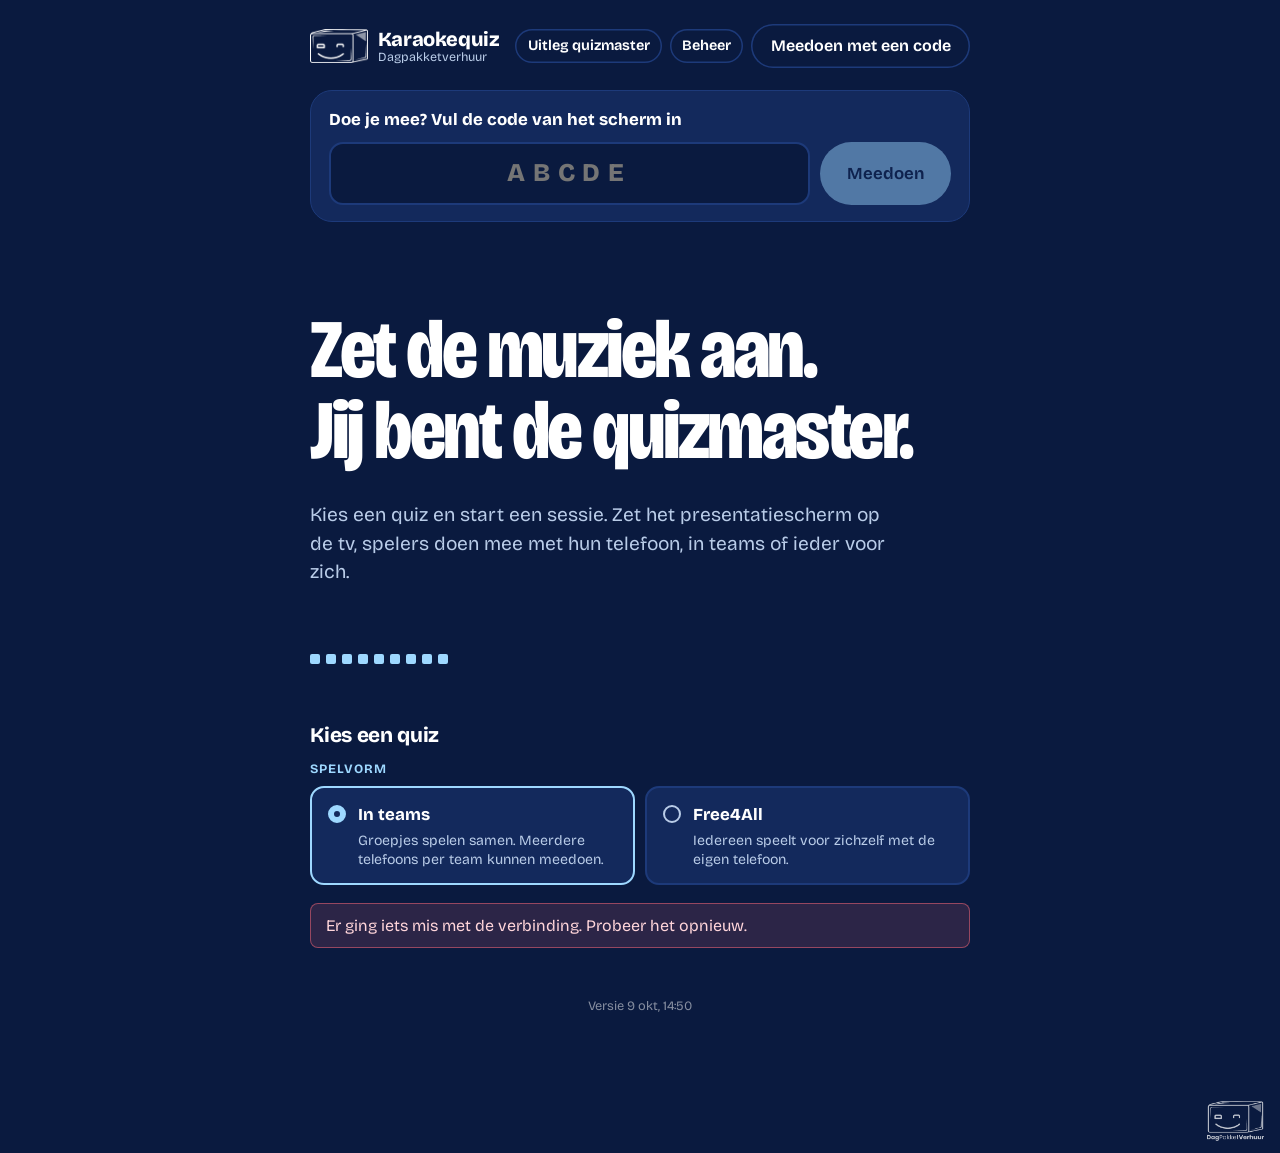
==== commit 84ce09a2: "Rename index (36).html to index.html" ====
--- a/index.html
+++ b/index.html
@@ -9,7 +9,7 @@
     <link rel="preconnect" href="https://fonts.googleapis.com" />
     <link rel="preconnect" href="https://fonts.gstatic.com" crossorigin />
     <link href="https://fonts.googleapis.com/css2?family=Bricolage+Grotesque:opsz,wdth,wght@12..96,75..100,400..800&family=Monoton&display=swap" rel="stylesheet" />
-    <script type="module" crossorigin>function Ag(e,t){for(var n=0;n<t.length;n++){const r=t[n];if(typeof r!="string"&&!Array.isArray(r)){for(const s in r)if(s!=="default"&&!(s in e)){const i=Object.getOwnPropertyDescriptor(r,s);i&&Object.defineProperty(e,s,i.get?i:{enumerable:!0,get:()=>r[s]})}}}return Object.freeze(Object.defineProperty(e,Symbol.toStringTag,{value:"Module"}))}(function(){const t=document.createElement("link").relList;if(t&&t.supports&&t.supports("modulepreload"))return;for(const s of document.querySelectorAll('link[rel="modulepreload"]'))r(s);new MutationObserver(s=>{for(const i of s)if(i.type==="childList")for(const o of i.addedNodes)o.tagName==="LINK"&&o.rel==="modulepreload"&&r(o)}).observe(document,{childList:!0,subtree:!0});function n(s){const i={};return s.integrity&&(i.integrity=s.integrity),s.referrerPolicy&&(i.referrerPolicy=s.referrerPolicy),s.crossOrigin==="use-credentials"?i.credentials="include":s.crossOrigin==="anonymous"?i.credentials="omit":i.credentials="same-origin",i}function r(s){if(s.ep)return;s.ep=!0;const i=n(s);fetch(s.href,i)}})();function Tg(e){return e&&e.__esModule&&Object.prototype.hasOwnProperty.call(e,"default")?e.default:e}var Zh={exports:{}},Vo={},ef={exports:{}},V={};/**
+    <script type="module" crossorigin>function Tg(e,t){for(var n=0;n<t.length;n++){const r=t[n];if(typeof r!="string"&&!Array.isArray(r)){for(const s in r)if(s!=="default"&&!(s in e)){const i=Object.getOwnPropertyDescriptor(r,s);i&&Object.defineProperty(e,s,i.get?i:{enumerable:!0,get:()=>r[s]})}}}return Object.freeze(Object.defineProperty(e,Symbol.toStringTag,{value:"Module"}))}(function(){const t=document.createElement("link").relList;if(t&&t.supports&&t.supports("modulepreload"))return;for(const s of document.querySelectorAll('link[rel="modulepreload"]'))r(s);new MutationObserver(s=>{for(const i of s)if(i.type==="childList")for(const o of i.addedNodes)o.tagName==="LINK"&&o.rel==="modulepreload"&&r(o)}).observe(document,{childList:!0,subtree:!0});function n(s){const i={};return s.integrity&&(i.integrity=s.integrity),s.referrerPolicy&&(i.referrerPolicy=s.referrerPolicy),s.crossOrigin==="use-credentials"?i.credentials="include":s.crossOrigin==="anonymous"?i.credentials="omit":i.credentials="same-origin",i}function r(s){if(s.ep)return;s.ep=!0;const i=n(s);fetch(s.href,i)}})();function Ng(e){return e&&e.__esModule&&Object.prototype.hasOwnProperty.call(e,"default")?e.default:e}var ef={exports:{}},Vo={},tf={exports:{}},V={};/**
  * @license React
  * react.production.min.js
  *
@@ -17,7 +17,7 @@
  *
  * This source code is licensed under the MIT license found in the
  * LICENSE file in the root directory of this source tree.
- */var ii=Symbol.for("react.element"),Ng=Symbol.for("react.portal"),Rg=Symbol.for("react.fragment"),Pg=Symbol.for("react.strict_mode"),Og=Symbol.for("react.profiler"),Ig=Symbol.for("react.provider"),Lg=Symbol.for("react.context"),Dg=Symbol.for("react.forward_ref"),Bg=Symbol.for("react.suspense"),Ug=Symbol.for("react.memo"),zg=Symbol.for("react.lazy"),Bc=Symbol.iterator;function Mg(e){return e===null||typeof e!="object"?null:(e=Bc&&e[Bc]||e["@@iterator"],typeof e=="function"?e:null)}var tf={isMounted:function(){return!1},enqueueForceUpdate:function(){},enqueueReplaceState:function(){},enqueueSetState:function(){}},nf=Object.assign,rf={};function Wr(e,t,n){this.props=e,this.context=t,this.refs=rf,this.updater=n||tf}Wr.prototype.isReactComponent={};Wr.prototype.setState=function(e,t){if(typeof e!="object"&&typeof e!="function"&&e!=null)throw Error("setState(...): takes an object of state variables to update or a function which returns an object of state variables.");this.updater.enqueueSetState(this,e,t,"setState")};Wr.prototype.forceUpdate=function(e){this.updater.enqueueForceUpdate(this,e,"forceUpdate")};function sf(){}sf.prototype=Wr.prototype;function _u(e,t,n){this.props=e,this.context=t,this.refs=rf,this.updater=n||tf}var ku=_u.prototype=new sf;ku.constructor=_u;nf(ku,Wr.prototype);ku.isPureReactComponent=!0;var Uc=Array.isArray,of=Object.prototype.hasOwnProperty,bu={current:null},af={key:!0,ref:!0,__self:!0,__source:!0};function lf(e,t,n){var r,s={},i=null,o=null;if(t!=null)for(r in t.ref!==void 0&&(o=t.ref),t.key!==void 0&&(i=""+t.key),t)of.call(t,r)&&!af.hasOwnProperty(r)&&(s[r]=t[r]);var a=arguments.length-2;if(a===1)s.children=n;else if(1<a){for(var l=Array(a),c=0;c<a;c++)l[c]=arguments[c+2];s.children=l}if(e&&e.defaultProps)for(r in a=e.defaultProps,a)s[r]===void 0&&(s[r]=a[r]);return{$$typeof:ii,type:e,key:i,ref:o,props:s,_owner:bu.current}}function Fg(e,t){return{$$typeof:ii,type:e.type,key:t,ref:e.ref,props:e.props,_owner:e._owner}}function xu(e){return typeof e=="object"&&e!==null&&e.$$typeof===ii}function qg(e){var t={"=":"=0",":":"=2"};return"$"+e.replace(/[=:]/g,function(n){return t[n]})}var zc=/\/+/g;function ma(e,t){return typeof e=="object"&&e!==null&&e.key!=null?qg(""+e.key):t.toString(36)}function Hi(e,t,n,r,s){var i=typeof e;(i==="undefined"||i==="boolean")&&(e=null);var o=!1;if(e===null)o=!0;else switch(i){case"string":case"number":o=!0;break;case"object":switch(e.$$typeof){case ii:case Ng:o=!0}}if(o)return o=e,s=s(o),e=r===""?"."+ma(o,0):r,Uc(s)?(n="",e!=null&&(n=e.replace(zc,"$&/")+"/"),Hi(s,t,n,"",function(c){return c})):s!=null&&(xu(s)&&(s=Fg(s,n+(!s.key||o&&o.key===s.key?"":(""+s.key).replace(zc,"$&/")+"/")+e)),t.push(s)),1;if(o=0,r=r===""?".":r+":",Uc(e))for(var a=0;a<e.length;a++){i=e[a];var l=r+ma(i,a);o+=Hi(i,t,n,l,s)}else if(l=Mg(e),typeof l=="function")for(e=l.call(e),a=0;!(i=e.next()).done;)i=i.value,l=r+ma(i,a++),o+=Hi(i,t,n,l,s);else if(i==="object")throw t=String(e),Error("Objects are not valid as a React child (found: "+(t==="[object Object]"?"object with keys {"+Object.keys(e).join(", ")+"}":t)+"). If you meant to render a collection of children, use an array instead.");return o}function mi(e,t,n){if(e==null)return e;var r=[],s=0;return Hi(e,r,"","",function(i){return t.call(n,i,s++)}),r}function Vg(e){if(e._status===-1){var t=e._result;t=t(),t.then(function(n){(e._status===0||e._status===-1)&&(e._status=1,e._result=n)},function(n){(e._status===0||e._status===-1)&&(e._status=2,e._result=n)}),e._status===-1&&(e._status=0,e._result=t)}if(e._status===1)return e._result.default;throw e._result}var De={current:null},$i={transition:null},Hg={ReactCurrentDispatcher:De,ReactCurrentBatchConfig:$i,ReactCurrentOwner:bu};function uf(){throw Error("act(...) is not supported in production builds of React.")}V.Children={map:mi,forEach:function(e,t,n){mi(e,function(){t.apply(this,arguments)},n)},count:function(e){var t=0;return mi(e,function(){t++}),t},toArray:function(e){return mi(e,function(t){return t})||[]},only:function(e){if(!xu(e))throw Error("React.Children.only expected to receive a single React element child.");return e}};V.Component=Wr;V.Fragment=Rg;V.Profiler=Og;V.PureComponent=_u;V.StrictMode=Pg;V.Suspense=Bg;V.__SECRET_INTERNALS_DO_NOT_USE_OR_YOU_WILL_BE_FIRED=Hg;V.act=uf;V.cloneElement=function(e,t,n){if(e==null)throw Error("React.cloneElement(...): The argument must be a React element, but you passed "+e+".");var r=nf({},e.props),s=e.key,i=e.ref,o=e._owner;if(t!=null){if(t.ref!==void 0&&(i=t.ref,o=bu.current),t.key!==void 0&&(s=""+t.key),e.type&&e.type.defaultProps)var a=e.type.defaultProps;for(l in t)of.call(t,l)&&!af.hasOwnProperty(l)&&(r[l]=t[l]===void 0&&a!==void 0?a[l]:t[l])}var l=arguments.length-2;if(l===1)r.children=n;else if(1<l){a=Array(l);for(var c=0;c<l;c++)a[c]=arguments[c+2];r.children=a}return{$$typeof:ii,type:e.type,key:s,ref:i,props:r,_owner:o}};V.createContext=function(e){return e={$$typeof:Lg,_currentValue:e,_currentValue2:e,_threadCount:0,Provider:null,Consumer:null,_defaultValue:null,_globalName:null},e.Provider={$$typeof:Ig,_context:e},e.Consumer=e};V.createElement=lf;V.createFactory=function(e){var t=lf.bind(null,e);return t.type=e,t};V.createRef=function(){return{current:null}};V.forwardRef=function(e){return{$$typeof:Dg,render:e}};V.isValidElement=xu;V.lazy=function(e){return{$$typeof:zg,_payload:{_status:-1,_result:e},_init:Vg}};V.memo=function(e,t){return{$$typeof:Ug,type:e,compare:t===void 0?null:t}};V.startTransition=function(e){var t=$i.transition;$i.transition={};try{e()}finally{$i.transition=t}};V.unstable_act=uf;V.useCallback=function(e,t){return De.current.useCallback(e,t)};V.useContext=function(e){return De.current.useContext(e)};V.useDebugValue=function(){};V.useDeferredValue=function(e){return De.current.useDeferredValue(e)};V.useEffect=function(e,t){return De.current.useEffect(e,t)};V.useId=function(){return De.current.useId()};V.useImperativeHandle=function(e,t,n){return De.current.useImperativeHandle(e,t,n)};V.useInsertionEffect=function(e,t){return De.current.useInsertionEffect(e,t)};V.useLayoutEffect=function(e,t){return De.current.useLayoutEffect(e,t)};V.useMemo=function(e,t){return De.current.useMemo(e,t)};V.useReducer=function(e,t,n){return De.current.useReducer(e,t,n)};V.useRef=function(e){return De.current.useRef(e)};V.useState=function(e){return De.current.useState(e)};V.useSyncExternalStore=function(e,t,n){return De.current.useSyncExternalStore(e,t,n)};V.useTransition=function(){return De.current.useTransition()};V.version="18.3.1";ef.exports=V;var b=ef.exports;const cf=Tg(b),$g=Ag({__proto__:null,default:cf},[b]);/**
+ */var ii=Symbol.for("react.element"),Rg=Symbol.for("react.portal"),Pg=Symbol.for("react.fragment"),Og=Symbol.for("react.strict_mode"),Ig=Symbol.for("react.profiler"),Lg=Symbol.for("react.provider"),Dg=Symbol.for("react.context"),Bg=Symbol.for("react.forward_ref"),Ug=Symbol.for("react.suspense"),zg=Symbol.for("react.memo"),Mg=Symbol.for("react.lazy"),Uc=Symbol.iterator;function Fg(e){return e===null||typeof e!="object"?null:(e=Uc&&e[Uc]||e["@@iterator"],typeof e=="function"?e:null)}var nf={isMounted:function(){return!1},enqueueForceUpdate:function(){},enqueueReplaceState:function(){},enqueueSetState:function(){}},rf=Object.assign,sf={};function Wr(e,t,n){this.props=e,this.context=t,this.refs=sf,this.updater=n||nf}Wr.prototype.isReactComponent={};Wr.prototype.setState=function(e,t){if(typeof e!="object"&&typeof e!="function"&&e!=null)throw Error("setState(...): takes an object of state variables to update or a function which returns an object of state variables.");this.updater.enqueueSetState(this,e,t,"setState")};Wr.prototype.forceUpdate=function(e){this.updater.enqueueForceUpdate(this,e,"forceUpdate")};function of(){}of.prototype=Wr.prototype;function _u(e,t,n){this.props=e,this.context=t,this.refs=sf,this.updater=n||nf}var ku=_u.prototype=new of;ku.constructor=_u;rf(ku,Wr.prototype);ku.isPureReactComponent=!0;var zc=Array.isArray,af=Object.prototype.hasOwnProperty,bu={current:null},lf={key:!0,ref:!0,__self:!0,__source:!0};function uf(e,t,n){var r,s={},i=null,o=null;if(t!=null)for(r in t.ref!==void 0&&(o=t.ref),t.key!==void 0&&(i=""+t.key),t)af.call(t,r)&&!lf.hasOwnProperty(r)&&(s[r]=t[r]);var a=arguments.length-2;if(a===1)s.children=n;else if(1<a){for(var l=Array(a),c=0;c<a;c++)l[c]=arguments[c+2];s.children=l}if(e&&e.defaultProps)for(r in a=e.defaultProps,a)s[r]===void 0&&(s[r]=a[r]);return{$$typeof:ii,type:e,key:i,ref:o,props:s,_owner:bu.current}}function qg(e,t){return{$$typeof:ii,type:e.type,key:t,ref:e.ref,props:e.props,_owner:e._owner}}function xu(e){return typeof e=="object"&&e!==null&&e.$$typeof===ii}function Vg(e){var t={"=":"=0",":":"=2"};return"$"+e.replace(/[=:]/g,function(n){return t[n]})}var Mc=/\/+/g;function ma(e,t){return typeof e=="object"&&e!==null&&e.key!=null?Vg(""+e.key):t.toString(36)}function Hi(e,t,n,r,s){var i=typeof e;(i==="undefined"||i==="boolean")&&(e=null);var o=!1;if(e===null)o=!0;else switch(i){case"string":case"number":o=!0;break;case"object":switch(e.$$typeof){case ii:case Rg:o=!0}}if(o)return o=e,s=s(o),e=r===""?"."+ma(o,0):r,zc(s)?(n="",e!=null&&(n=e.replace(Mc,"$&/")+"/"),Hi(s,t,n,"",function(c){return c})):s!=null&&(xu(s)&&(s=qg(s,n+(!s.key||o&&o.key===s.key?"":(""+s.key).replace(Mc,"$&/")+"/")+e)),t.push(s)),1;if(o=0,r=r===""?".":r+":",zc(e))for(var a=0;a<e.length;a++){i=e[a];var l=r+ma(i,a);o+=Hi(i,t,n,l,s)}else if(l=Fg(e),typeof l=="function")for(e=l.call(e),a=0;!(i=e.next()).done;)i=i.value,l=r+ma(i,a++),o+=Hi(i,t,n,l,s);else if(i==="object")throw t=String(e),Error("Objects are not valid as a React child (found: "+(t==="[object Object]"?"object with keys {"+Object.keys(e).join(", ")+"}":t)+"). If you meant to render a collection of children, use an array instead.");return o}function mi(e,t,n){if(e==null)return e;var r=[],s=0;return Hi(e,r,"","",function(i){return t.call(n,i,s++)}),r}function Hg(e){if(e._status===-1){var t=e._result;t=t(),t.then(function(n){(e._status===0||e._status===-1)&&(e._status=1,e._result=n)},function(n){(e._status===0||e._status===-1)&&(e._status=2,e._result=n)}),e._status===-1&&(e._status=0,e._result=t)}if(e._status===1)return e._result.default;throw e._result}var De={current:null},$i={transition:null},$g={ReactCurrentDispatcher:De,ReactCurrentBatchConfig:$i,ReactCurrentOwner:bu};function cf(){throw Error("act(...) is not supported in production builds of React.")}V.Children={map:mi,forEach:function(e,t,n){mi(e,function(){t.apply(this,arguments)},n)},count:function(e){var t=0;return mi(e,function(){t++}),t},toArray:function(e){return mi(e,function(t){return t})||[]},only:function(e){if(!xu(e))throw Error("React.Children.only expected to receive a single React element child.");return e}};V.Component=Wr;V.Fragment=Pg;V.Profiler=Ig;V.PureComponent=_u;V.StrictMode=Og;V.Suspense=Ug;V.__SECRET_INTERNALS_DO_NOT_USE_OR_YOU_WILL_BE_FIRED=$g;V.act=cf;V.cloneElement=function(e,t,n){if(e==null)throw Error("React.cloneElement(...): The argument must be a React element, but you passed "+e+".");var r=rf({},e.props),s=e.key,i=e.ref,o=e._owner;if(t!=null){if(t.ref!==void 0&&(i=t.ref,o=bu.current),t.key!==void 0&&(s=""+t.key),e.type&&e.type.defaultProps)var a=e.type.defaultProps;for(l in t)af.call(t,l)&&!lf.hasOwnProperty(l)&&(r[l]=t[l]===void 0&&a!==void 0?a[l]:t[l])}var l=arguments.length-2;if(l===1)r.children=n;else if(1<l){a=Array(l);for(var c=0;c<l;c++)a[c]=arguments[c+2];r.children=a}return{$$typeof:ii,type:e.type,key:s,ref:i,props:r,_owner:o}};V.createContext=function(e){return e={$$typeof:Dg,_currentValue:e,_currentValue2:e,_threadCount:0,Provider:null,Consumer:null,_defaultValue:null,_globalName:null},e.Provider={$$typeof:Lg,_context:e},e.Consumer=e};V.createElement=uf;V.createFactory=function(e){var t=uf.bind(null,e);return t.type=e,t};V.createRef=function(){return{current:null}};V.forwardRef=function(e){return{$$typeof:Bg,render:e}};V.isValidElement=xu;V.lazy=function(e){return{$$typeof:Mg,_payload:{_status:-1,_result:e},_init:Hg}};V.memo=function(e,t){return{$$typeof:zg,type:e,compare:t===void 0?null:t}};V.startTransition=function(e){var t=$i.transition;$i.transition={};try{e()}finally{$i.transition=t}};V.unstable_act=cf;V.useCallback=function(e,t){return De.current.useCallback(e,t)};V.useContext=function(e){return De.current.useContext(e)};V.useDebugValue=function(){};V.useDeferredValue=function(e){return De.current.useDeferredValue(e)};V.useEffect=function(e,t){return De.current.useEffect(e,t)};V.useId=function(){return De.current.useId()};V.useImperativeHandle=function(e,t,n){return De.current.useImperativeHandle(e,t,n)};V.useInsertionEffect=function(e,t){return De.current.useInsertionEffect(e,t)};V.useLayoutEffect=function(e,t){return De.current.useLayoutEffect(e,t)};V.useMemo=function(e,t){return De.current.useMemo(e,t)};V.useReducer=function(e,t,n){return De.current.useReducer(e,t,n)};V.useRef=function(e){return De.current.useRef(e)};V.useState=function(e){return De.current.useState(e)};V.useSyncExternalStore=function(e,t,n){return De.current.useSyncExternalStore(e,t,n)};V.useTransition=function(){return De.current.useTransition()};V.version="18.3.1";tf.exports=V;var b=tf.exports;const df=Ng(b),Gg=Tg({__proto__:null,default:df},[b]);/**
  * @license React
  * react-jsx-runtime.production.min.js
  *
@@ -25,7 +25,7 @@
  *
  * This source code is licensed under the MIT license found in the
  * LICENSE file in the root directory of this source tree.
- */var Gg=b,Wg=Symbol.for("react.element"),Kg=Symbol.for("react.fragment"),Jg=Object.prototype.hasOwnProperty,Yg=Gg.__SECRET_INTERNALS_DO_NOT_USE_OR_YOU_WILL_BE_FIRED.ReactCurrentOwner,Qg={key:!0,ref:!0,__self:!0,__source:!0};function df(e,t,n){var r,s={},i=null,o=null;n!==void 0&&(i=""+n),t.key!==void 0&&(i=""+t.key),t.ref!==void 0&&(o=t.ref);for(r in t)Jg.call(t,r)&&!Qg.hasOwnProperty(r)&&(s[r]=t[r]);if(e&&e.defaultProps)for(r in t=e.defaultProps,t)s[r]===void 0&&(s[r]=t[r]);return{$$typeof:Wg,type:e,key:i,ref:o,props:s,_owner:Yg.current}}Vo.Fragment=Kg;Vo.jsx=df;Vo.jsxs=df;Zh.exports=Vo;var u=Zh.exports,ol={},hf={exports:{}},Qe={},ff={exports:{}},pf={};/**
+ */var Wg=b,Kg=Symbol.for("react.element"),Jg=Symbol.for("react.fragment"),Yg=Object.prototype.hasOwnProperty,Qg=Wg.__SECRET_INTERNALS_DO_NOT_USE_OR_YOU_WILL_BE_FIRED.ReactCurrentOwner,Xg={key:!0,ref:!0,__self:!0,__source:!0};function hf(e,t,n){var r,s={},i=null,o=null;n!==void 0&&(i=""+n),t.key!==void 0&&(i=""+t.key),t.ref!==void 0&&(o=t.ref);for(r in t)Yg.call(t,r)&&!Xg.hasOwnProperty(r)&&(s[r]=t[r]);if(e&&e.defaultProps)for(r in t=e.defaultProps,t)s[r]===void 0&&(s[r]=t[r]);return{$$typeof:Kg,type:e,key:i,ref:o,props:s,_owner:Qg.current}}Vo.Fragment=Jg;Vo.jsx=hf;Vo.jsxs=hf;ef.exports=Vo;var u=ef.exports,ol={},ff={exports:{}},Qe={},pf={exports:{}},mf={};/**
  * @license React
  * scheduler.production.min.js
  *
@@ -33,7 +33,7 @@
  *
  * This source code is licensed under the MIT license found in the
  * LICENSE file in the root directory of this source tree.
- */(function(e){function t(P,U){var M=P.length;P.push(U);e:for(;0<M;){var se=M-1>>>1,le=P[se];if(0<s(le,U))P[se]=U,P[M]=le,M=se;else break e}}function n(P){return P.length===0?null:P[0]}function r(P){if(P.length===0)return null;var U=P[0],M=P.pop();if(M!==U){P[0]=M;e:for(var se=0,le=P.length,Pt=le>>>1;se<Pt;){var kt=2*(se+1)-1,B=P[kt],z=kt+1,Xt=P[z];if(0>s(B,M))z<le&&0>s(Xt,B)?(P[se]=Xt,P[z]=M,se=z):(P[se]=B,P[kt]=M,se=kt);else if(z<le&&0>s(Xt,M))P[se]=Xt,P[z]=M,se=z;else break e}}return U}function s(P,U){var M=P.sortIndex-U.sortIndex;return M!==0?M:P.id-U.id}if(typeof performance=="object"&&typeof performance.now=="function"){var i=performance;e.unstable_now=function(){return i.now()}}else{var o=Date,a=o.now();e.unstable_now=function(){return o.now()-a}}var l=[],c=[],d=1,h=null,f=3,p=!1,v=!1,w=!1,_=typeof setTimeout=="function"?setTimeout:null,m=typeof clearTimeout=="function"?clearTimeout:null,g=typeof setImmediate<"u"?setImmediate:null;typeof navigator<"u"&&navigator.scheduling!==void 0&&navigator.scheduling.isInputPending!==void 0&&navigator.scheduling.isInputPending.bind(navigator.scheduling);function y(P){for(var U=n(c);U!==null;){if(U.callback===null)r(c);else if(U.startTime<=P)r(c),U.sortIndex=U.expirationTime,t(l,U);else break;U=n(c)}}function k(P){if(w=!1,y(P),!v)if(n(l)!==null)v=!0,re(x);else{var U=n(c);U!==null&&lt(k,U.startTime-P)}}function x(P,U){v=!1,w&&(w=!1,m(C),C=-1),p=!0;var M=f;try{for(y(U),h=n(l);h!==null&&(!(h.expirationTime>U)||P&&!te());){var se=h.callback;if(typeof se=="function"){h.callback=null,f=h.priorityLevel;var le=se(h.expirationTime<=U);U=e.unstable_now(),typeof le=="function"?h.callback=le:h===n(l)&&r(l),y(U)}else r(l);h=n(l)}if(h!==null)var Pt=!0;else{var kt=n(c);kt!==null&&lt(k,kt.startTime-U),Pt=!1}return Pt}finally{h=null,f=M,p=!1}}var S=!1,E=null,C=-1,I=5,L=-1;function te(){return!(e.unstable_now()-L<I)}function G(){if(E!==null){var P=e.unstable_now();L=P;var U=!0;try{U=E(!0,P)}finally{U?A():(S=!1,E=null)}}else S=!1}var A;if(typeof g=="function")A=function(){g(G)};else if(typeof MessageChannel<"u"){var F=new MessageChannel,X=F.port2;F.port1.onmessage=G,A=function(){X.postMessage(null)}}else A=function(){_(G,0)};function re(P){E=P,S||(S=!0,A())}function lt(P,U){C=_(function(){P(e.unstable_now())},U)}e.unstable_IdlePriority=5,e.unstable_ImmediatePriority=1,e.unstable_LowPriority=4,e.unstable_NormalPriority=3,e.unstable_Profiling=null,e.unstable_UserBlockingPriority=2,e.unstable_cancelCallback=function(P){P.callback=null},e.unstable_continueExecution=function(){v||p||(v=!0,re(x))},e.unstable_forceFrameRate=function(P){0>P||125<P?console.error("forceFrameRate takes a positive int between 0 and 125, forcing frame rates higher than 125 fps is not supported"):I=0<P?Math.floor(1e3/P):5},e.unstable_getCurrentPriorityLevel=function(){return f},e.unstable_getFirstCallbackNode=function(){return n(l)},e.unstable_next=function(P){switch(f){case 1:case 2:case 3:var U=3;break;default:U=f}var M=f;f=U;try{return P()}finally{f=M}},e.unstable_pauseExecution=function(){},e.unstable_requestPaint=function(){},e.unstable_runWithPriority=function(P,U){switch(P){case 1:case 2:case 3:case 4:case 5:break;default:P=3}var M=f;f=P;try{return U()}finally{f=M}},e.unstable_scheduleCallback=function(P,U,M){var se=e.unstable_now();switch(typeof M=="object"&&M!==null?(M=M.delay,M=typeof M=="number"&&0<M?se+M:se):M=se,P){case 1:var le=-1;break;case 2:le=250;break;case 5:le=1073741823;break;case 4:le=1e4;break;default:le=5e3}return le=M+le,P={id:d++,callback:U,priorityLevel:P,startTime:M,expirationTime:le,sortIndex:-1},M>se?(P.sortIndex=M,t(c,P),n(l)===null&&P===n(c)&&(w?(m(C),C=-1):w=!0,lt(k,M-se))):(P.sortIndex=le,t(l,P),v||p||(v=!0,re(x))),P},e.unstable_shouldYield=te,e.unstable_wrapCallback=function(P){var U=f;return function(){var M=f;f=U;try{return P.apply(this,arguments)}finally{f=M}}}})(pf);ff.exports=pf;var Xg=ff.exports;/**
+ */(function(e){function t(P,U){var M=P.length;P.push(U);e:for(;0<M;){var se=M-1>>>1,le=P[se];if(0<s(le,U))P[se]=U,P[M]=le,M=se;else break e}}function n(P){return P.length===0?null:P[0]}function r(P){if(P.length===0)return null;var U=P[0],M=P.pop();if(M!==U){P[0]=M;e:for(var se=0,le=P.length,Pt=le>>>1;se<Pt;){var kt=2*(se+1)-1,D=P[kt],z=kt+1,Xt=P[z];if(0>s(D,M))z<le&&0>s(Xt,D)?(P[se]=Xt,P[z]=M,se=z):(P[se]=D,P[kt]=M,se=kt);else if(z<le&&0>s(Xt,M))P[se]=Xt,P[z]=M,se=z;else break e}}return U}function s(P,U){var M=P.sortIndex-U.sortIndex;return M!==0?M:P.id-U.id}if(typeof performance=="object"&&typeof performance.now=="function"){var i=performance;e.unstable_now=function(){return i.now()}}else{var o=Date,a=o.now();e.unstable_now=function(){return o.now()-a}}var l=[],c=[],d=1,h=null,f=3,m=!1,v=!1,w=!1,_=typeof setTimeout=="function"?setTimeout:null,p=typeof clearTimeout=="function"?clearTimeout:null,g=typeof setImmediate<"u"?setImmediate:null;typeof navigator<"u"&&navigator.scheduling!==void 0&&navigator.scheduling.isInputPending!==void 0&&navigator.scheduling.isInputPending.bind(navigator.scheduling);function y(P){for(var U=n(c);U!==null;){if(U.callback===null)r(c);else if(U.startTime<=P)r(c),U.sortIndex=U.expirationTime,t(l,U);else break;U=n(c)}}function k(P){if(w=!1,y(P),!v)if(n(l)!==null)v=!0,re(x);else{var U=n(c);U!==null&&lt(k,U.startTime-P)}}function x(P,U){v=!1,w&&(w=!1,p(C),C=-1),m=!0;var M=f;try{for(y(U),h=n(l);h!==null&&(!(h.expirationTime>U)||P&&!H());){var se=h.callback;if(typeof se=="function"){h.callback=null,f=h.priorityLevel;var le=se(h.expirationTime<=U);U=e.unstable_now(),typeof le=="function"?h.callback=le:h===n(l)&&r(l),y(U)}else r(l);h=n(l)}if(h!==null)var Pt=!0;else{var kt=n(c);kt!==null&&lt(k,kt.startTime-U),Pt=!1}return Pt}finally{h=null,f=M,m=!1}}var S=!1,E=null,C=-1,B=5,L=-1;function H(){return!(e.unstable_now()-L<B)}function G(){if(E!==null){var P=e.unstable_now();L=P;var U=!0;try{U=E(!0,P)}finally{U?A():(S=!1,E=null)}}else S=!1}var A;if(typeof g=="function")A=function(){g(G)};else if(typeof MessageChannel<"u"){var F=new MessageChannel,Z=F.port2;F.port1.onmessage=G,A=function(){Z.postMessage(null)}}else A=function(){_(G,0)};function re(P){E=P,S||(S=!0,A())}function lt(P,U){C=_(function(){P(e.unstable_now())},U)}e.unstable_IdlePriority=5,e.unstable_ImmediatePriority=1,e.unstable_LowPriority=4,e.unstable_NormalPriority=3,e.unstable_Profiling=null,e.unstable_UserBlockingPriority=2,e.unstable_cancelCallback=function(P){P.callback=null},e.unstable_continueExecution=function(){v||m||(v=!0,re(x))},e.unstable_forceFrameRate=function(P){0>P||125<P?console.error("forceFrameRate takes a positive int between 0 and 125, forcing frame rates higher than 125 fps is not supported"):B=0<P?Math.floor(1e3/P):5},e.unstable_getCurrentPriorityLevel=function(){return f},e.unstable_getFirstCallbackNode=function(){return n(l)},e.unstable_next=function(P){switch(f){case 1:case 2:case 3:var U=3;break;default:U=f}var M=f;f=U;try{return P()}finally{f=M}},e.unstable_pauseExecution=function(){},e.unstable_requestPaint=function(){},e.unstable_runWithPriority=function(P,U){switch(P){case 1:case 2:case 3:case 4:case 5:break;default:P=3}var M=f;f=P;try{return U()}finally{f=M}},e.unstable_scheduleCallback=function(P,U,M){var se=e.unstable_now();switch(typeof M=="object"&&M!==null?(M=M.delay,M=typeof M=="number"&&0<M?se+M:se):M=se,P){case 1:var le=-1;break;case 2:le=250;break;case 5:le=1073741823;break;case 4:le=1e4;break;default:le=5e3}return le=M+le,P={id:d++,callback:U,priorityLevel:P,startTime:M,expirationTime:le,sortIndex:-1},M>se?(P.sortIndex=M,t(c,P),n(l)===null&&P===n(c)&&(w?(p(C),C=-1):w=!0,lt(k,M-se))):(P.sortIndex=le,t(l,P),v||m||(v=!0,re(x))),P},e.unstable_shouldYield=H,e.unstable_wrapCallback=function(P){var U=f;return function(){var M=f;f=U;try{return P.apply(this,arguments)}finally{f=M}}}})(mf);pf.exports=mf;var Zg=pf.exports;/**
  * @license React
  * react-dom.production.min.js
  *
@@ -41,14 +41,14 @@
  *
  * This source code is licensed under the MIT license found in the
  * LICENSE file in the root directory of this source tree.
- */var Zg=b,Ye=Xg;function j(e){for(var t="https://reactjs.org/docs/error-decoder.html?invariant="+e,n=1;n<arguments.length;n++)t+="&args[]="+encodeURIComponent(arguments[n]);return"Minified React error #"+e+"; visit "+t+" for the full message or use the non-minified dev environment for full errors and additional helpful warnings."}var mf=new Set,Ns={};function Yn(e,t){Lr(e,t),Lr(e+"Capture",t)}function Lr(e,t){for(Ns[e]=t,e=0;e<t.length;e++)mf.add(t[e])}var Gt=!(typeof window>"u"||typeof window.document>"u"||typeof window.document.createElement>"u"),al=Object.prototype.hasOwnProperty,ev=/^[:A-Z_a-z\u00C0-\u00D6\u00D8-\u00F6\u00F8-\u02FF\u0370-\u037D\u037F-\u1FFF\u200C-\u200D\u2070-\u218F\u2C00-\u2FEF\u3001-\uD7FF\uF900-\uFDCF\uFDF0-\uFFFD][:A-Z_a-z\u00C0-\u00D6\u00D8-\u00F6\u00F8-\u02FF\u0370-\u037D\u037F-\u1FFF\u200C-\u200D\u2070-\u218F\u2C00-\u2FEF\u3001-\uD7FF\uF900-\uFDCF\uFDF0-\uFFFD\-.0-9\u00B7\u0300-\u036F\u203F-\u2040]*$/,Mc={},Fc={};function tv(e){return al.call(Fc,e)?!0:al.call(Mc,e)?!1:ev.test(e)?Fc[e]=!0:(Mc[e]=!0,!1)}function nv(e,t,n,r){if(n!==null&&n.type===0)return!1;switch(typeof t){case"function":case"symbol":return!0;case"boolean":return r?!1:n!==null?!n.acceptsBooleans:(e=e.toLowerCase().slice(0,5),e!=="data-"&&e!=="aria-");default:return!1}}function rv(e,t,n,r){if(t===null||typeof t>"u"||nv(e,t,n,r))return!0;if(r)return!1;if(n!==null)switch(n.type){case 3:return!t;case 4:return t===!1;case 5:return isNaN(t);case 6:return isNaN(t)||1>t}return!1}function Be(e,t,n,r,s,i,o){this.acceptsBooleans=t===2||t===3||t===4,this.attributeName=r,this.attributeNamespace=s,this.mustUseProperty=n,this.propertyName=e,this.type=t,this.sanitizeURL=i,this.removeEmptyString=o}var je={};"children dangerouslySetInnerHTML defaultValue defaultChecked innerHTML suppressContentEditableWarning suppressHydrationWarning style".split(" ").forEach(function(e){je[e]=new Be(e,0,!1,e,null,!1,!1)});[["acceptCharset","accept-charset"],["className","class"],["htmlFor","for"],["httpEquiv","http-equiv"]].forEach(function(e){var t=e[0];je[t]=new Be(t,1,!1,e[1],null,!1,!1)});["contentEditable","draggable","spellCheck","value"].forEach(function(e){je[e]=new Be(e,2,!1,e.toLowerCase(),null,!1,!1)});["autoReverse","externalResourcesRequired","focusable","preserveAlpha"].forEach(function(e){je[e]=new Be(e,2,!1,e,null,!1,!1)});"allowFullScreen async autoFocus autoPlay controls default defer disabled disablePictureInPicture disableRemotePlayback formNoValidate hidden loop noModule noValidate open playsInline readOnly required reversed scoped seamless itemScope".split(" ").forEach(function(e){je[e]=new Be(e,3,!1,e.toLowerCase(),null,!1,!1)});["checked","multiple","muted","selected"].forEach(function(e){je[e]=new Be(e,3,!0,e,null,!1,!1)});["capture","download"].forEach(function(e){je[e]=new Be(e,4,!1,e,null,!1,!1)});["cols","rows","size","span"].forEach(function(e){je[e]=new Be(e,6,!1,e,null,!1,!1)});["rowSpan","start"].forEach(function(e){je[e]=new Be(e,5,!1,e.toLowerCase(),null,!1,!1)});var Su=/[\-:]([a-z])/g;function Eu(e){return e[1].toUpperCase()}"accent-height alignment-baseline arabic-form baseline-shift cap-height clip-path clip-rule color-interpolation color-interpolation-filters color-profile color-rendering dominant-baseline enable-background fill-opacity fill-rule flood-color flood-opacity font-family font-size font-size-adjust font-stretch font-style font-variant font-weight glyph-name glyph-orientation-horizontal glyph-orientation-vertical horiz-adv-x horiz-origin-x image-rendering letter-spacing lighting-color marker-end marker-mid marker-start overline-position overline-thickness paint-order panose-1 pointer-events rendering-intent shape-rendering stop-color stop-opacity strikethrough-position strikethrough-thickness stroke-dasharray stroke-dashoffset stroke-linecap stroke-linejoin stroke-miterlimit stroke-opacity stroke-width text-anchor text-decoration text-rendering underline-position underline-thickness unicode-bidi unicode-range units-per-em v-alphabetic v-hanging v-ideographic v-mathematical vector-effect vert-adv-y vert-origin-x vert-origin-y word-spacing writing-mode xmlns:xlink x-height".split(" ").forEach(function(e){var t=e.replace(Su,Eu);je[t]=new Be(t,1,!1,e,null,!1,!1)});"xlink:actuate xlink:arcrole xlink:role xlink:show xlink:title xlink:type".split(" ").forEach(function(e){var t=e.replace(Su,Eu);je[t]=new Be(t,1,!1,e,"http://www.w3.org/1999/xlink",!1,!1)});["xml:base","xml:lang","xml:space"].forEach(function(e){var t=e.replace(Su,Eu);je[t]=new Be(t,1,!1,e,"http://www.w3.org/XML/1998/namespace",!1,!1)});["tabIndex","crossOrigin"].forEach(function(e){je[e]=new Be(e,1,!1,e.toLowerCase(),null,!1,!1)});je.xlinkHref=new Be("xlinkHref",1,!1,"xlink:href","http://www.w3.org/1999/xlink",!0,!1);["src","href","action","formAction"].forEach(function(e){je[e]=new Be(e,1,!1,e.toLowerCase(),null,!0,!0)});function ju(e,t,n,r){var s=je.hasOwnProperty(t)?je[t]:null;(s!==null?s.type!==0:r||!(2<t.length)||t[0]!=="o"&&t[0]!=="O"||t[1]!=="n"&&t[1]!=="N")&&(rv(t,n,s,r)&&(n=null),r||s===null?tv(t)&&(n===null?e.removeAttribute(t):e.setAttribute(t,""+n)):s.mustUseProperty?e[s.propertyName]=n===null?s.type===3?!1:"":n:(t=s.attributeName,r=s.attributeNamespace,n===null?e.removeAttribute(t):(s=s.type,n=s===3||s===4&&n===!0?"":""+n,r?e.setAttributeNS(r,t,n):e.setAttribute(t,n))))}var Yt=Zg.__SECRET_INTERNALS_DO_NOT_USE_OR_YOU_WILL_BE_FIRED,gi=Symbol.for("react.element"),cr=Symbol.for("react.portal"),dr=Symbol.for("react.fragment"),Cu=Symbol.for("react.strict_mode"),ll=Symbol.for("react.profiler"),gf=Symbol.for("react.provider"),vf=Symbol.for("react.context"),Au=Symbol.for("react.forward_ref"),ul=Symbol.for("react.suspense"),cl=Symbol.for("react.suspense_list"),Tu=Symbol.for("react.memo"),en=Symbol.for("react.lazy"),yf=Symbol.for("react.offscreen"),qc=Symbol.iterator;function Zr(e){return e===null||typeof e!="object"?null:(e=qc&&e[qc]||e["@@iterator"],typeof e=="function"?e:null)}var ae=Object.assign,ga;function hs(e){if(ga===void 0)try{throw Error()}catch(n){var t=n.stack.trim().match(/\n( *(at )?)/);ga=t&&t[1]||""}return`
+ */var ev=b,Ye=Zg;function j(e){for(var t="https://reactjs.org/docs/error-decoder.html?invariant="+e,n=1;n<arguments.length;n++)t+="&args[]="+encodeURIComponent(arguments[n]);return"Minified React error #"+e+"; visit "+t+" for the full message or use the non-minified dev environment for full errors and additional helpful warnings."}var gf=new Set,Ns={};function Jn(e,t){Lr(e,t),Lr(e+"Capture",t)}function Lr(e,t){for(Ns[e]=t,e=0;e<t.length;e++)gf.add(t[e])}var Gt=!(typeof window>"u"||typeof window.document>"u"||typeof window.document.createElement>"u"),al=Object.prototype.hasOwnProperty,tv=/^[:A-Z_a-z\u00C0-\u00D6\u00D8-\u00F6\u00F8-\u02FF\u0370-\u037D\u037F-\u1FFF\u200C-\u200D\u2070-\u218F\u2C00-\u2FEF\u3001-\uD7FF\uF900-\uFDCF\uFDF0-\uFFFD][:A-Z_a-z\u00C0-\u00D6\u00D8-\u00F6\u00F8-\u02FF\u0370-\u037D\u037F-\u1FFF\u200C-\u200D\u2070-\u218F\u2C00-\u2FEF\u3001-\uD7FF\uF900-\uFDCF\uFDF0-\uFFFD\-.0-9\u00B7\u0300-\u036F\u203F-\u2040]*$/,Fc={},qc={};function nv(e){return al.call(qc,e)?!0:al.call(Fc,e)?!1:tv.test(e)?qc[e]=!0:(Fc[e]=!0,!1)}function rv(e,t,n,r){if(n!==null&&n.type===0)return!1;switch(typeof t){case"function":case"symbol":return!0;case"boolean":return r?!1:n!==null?!n.acceptsBooleans:(e=e.toLowerCase().slice(0,5),e!=="data-"&&e!=="aria-");default:return!1}}function sv(e,t,n,r){if(t===null||typeof t>"u"||rv(e,t,n,r))return!0;if(r)return!1;if(n!==null)switch(n.type){case 3:return!t;case 4:return t===!1;case 5:return isNaN(t);case 6:return isNaN(t)||1>t}return!1}function Be(e,t,n,r,s,i,o){this.acceptsBooleans=t===2||t===3||t===4,this.attributeName=r,this.attributeNamespace=s,this.mustUseProperty=n,this.propertyName=e,this.type=t,this.sanitizeURL=i,this.removeEmptyString=o}var je={};"children dangerouslySetInnerHTML defaultValue defaultChecked innerHTML suppressContentEditableWarning suppressHydrationWarning style".split(" ").forEach(function(e){je[e]=new Be(e,0,!1,e,null,!1,!1)});[["acceptCharset","accept-charset"],["className","class"],["htmlFor","for"],["httpEquiv","http-equiv"]].forEach(function(e){var t=e[0];je[t]=new Be(t,1,!1,e[1],null,!1,!1)});["contentEditable","draggable","spellCheck","value"].forEach(function(e){je[e]=new Be(e,2,!1,e.toLowerCase(),null,!1,!1)});["autoReverse","externalResourcesRequired","focusable","preserveAlpha"].forEach(function(e){je[e]=new Be(e,2,!1,e,null,!1,!1)});"allowFullScreen async autoFocus autoPlay controls default defer disabled disablePictureInPicture disableRemotePlayback formNoValidate hidden loop noModule noValidate open playsInline readOnly required reversed scoped seamless itemScope".split(" ").forEach(function(e){je[e]=new Be(e,3,!1,e.toLowerCase(),null,!1,!1)});["checked","multiple","muted","selected"].forEach(function(e){je[e]=new Be(e,3,!0,e,null,!1,!1)});["capture","download"].forEach(function(e){je[e]=new Be(e,4,!1,e,null,!1,!1)});["cols","rows","size","span"].forEach(function(e){je[e]=new Be(e,6,!1,e,null,!1,!1)});["rowSpan","start"].forEach(function(e){je[e]=new Be(e,5,!1,e.toLowerCase(),null,!1,!1)});var Su=/[\-:]([a-z])/g;function Eu(e){return e[1].toUpperCase()}"accent-height alignment-baseline arabic-form baseline-shift cap-height clip-path clip-rule color-interpolation color-interpolation-filters color-profile color-rendering dominant-baseline enable-background fill-opacity fill-rule flood-color flood-opacity font-family font-size font-size-adjust font-stretch font-style font-variant font-weight glyph-name glyph-orientation-horizontal glyph-orientation-vertical horiz-adv-x horiz-origin-x image-rendering letter-spacing lighting-color marker-end marker-mid marker-start overline-position overline-thickness paint-order panose-1 pointer-events rendering-intent shape-rendering stop-color stop-opacity strikethrough-position strikethrough-thickness stroke-dasharray stroke-dashoffset stroke-linecap stroke-linejoin stroke-miterlimit stroke-opacity stroke-width text-anchor text-decoration text-rendering underline-position underline-thickness unicode-bidi unicode-range units-per-em v-alphabetic v-hanging v-ideographic v-mathematical vector-effect vert-adv-y vert-origin-x vert-origin-y word-spacing writing-mode xmlns:xlink x-height".split(" ").forEach(function(e){var t=e.replace(Su,Eu);je[t]=new Be(t,1,!1,e,null,!1,!1)});"xlink:actuate xlink:arcrole xlink:role xlink:show xlink:title xlink:type".split(" ").forEach(function(e){var t=e.replace(Su,Eu);je[t]=new Be(t,1,!1,e,"http://www.w3.org/1999/xlink",!1,!1)});["xml:base","xml:lang","xml:space"].forEach(function(e){var t=e.replace(Su,Eu);je[t]=new Be(t,1,!1,e,"http://www.w3.org/XML/1998/namespace",!1,!1)});["tabIndex","crossOrigin"].forEach(function(e){je[e]=new Be(e,1,!1,e.toLowerCase(),null,!1,!1)});je.xlinkHref=new Be("xlinkHref",1,!1,"xlink:href","http://www.w3.org/1999/xlink",!0,!1);["src","href","action","formAction"].forEach(function(e){je[e]=new Be(e,1,!1,e.toLowerCase(),null,!0,!0)});function ju(e,t,n,r){var s=je.hasOwnProperty(t)?je[t]:null;(s!==null?s.type!==0:r||!(2<t.length)||t[0]!=="o"&&t[0]!=="O"||t[1]!=="n"&&t[1]!=="N")&&(sv(t,n,s,r)&&(n=null),r||s===null?nv(t)&&(n===null?e.removeAttribute(t):e.setAttribute(t,""+n)):s.mustUseProperty?e[s.propertyName]=n===null?s.type===3?!1:"":n:(t=s.attributeName,r=s.attributeNamespace,n===null?e.removeAttribute(t):(s=s.type,n=s===3||s===4&&n===!0?"":""+n,r?e.setAttributeNS(r,t,n):e.setAttribute(t,n))))}var Yt=ev.__SECRET_INTERNALS_DO_NOT_USE_OR_YOU_WILL_BE_FIRED,gi=Symbol.for("react.element"),ur=Symbol.for("react.portal"),cr=Symbol.for("react.fragment"),Cu=Symbol.for("react.strict_mode"),ll=Symbol.for("react.profiler"),vf=Symbol.for("react.provider"),yf=Symbol.for("react.context"),Au=Symbol.for("react.forward_ref"),ul=Symbol.for("react.suspense"),cl=Symbol.for("react.suspense_list"),Tu=Symbol.for("react.memo"),en=Symbol.for("react.lazy"),wf=Symbol.for("react.offscreen"),Vc=Symbol.iterator;function Zr(e){return e===null||typeof e!="object"?null:(e=Vc&&e[Vc]||e["@@iterator"],typeof e=="function"?e:null)}var ae=Object.assign,ga;function hs(e){if(ga===void 0)try{throw Error()}catch(n){var t=n.stack.trim().match(/\n( *(at )?)/);ga=t&&t[1]||""}return`
 `+ga+e}var va=!1;function ya(e,t){if(!e||va)return"";va=!0;var n=Error.prepareStackTrace;Error.prepareStackTrace=void 0;try{if(t)if(t=function(){throw Error()},Object.defineProperty(t.prototype,"props",{set:function(){throw Error()}}),typeof Reflect=="object"&&Reflect.construct){try{Reflect.construct(t,[])}catch(c){var r=c}Reflect.construct(e,[],t)}else{try{t.call()}catch(c){r=c}e.call(t.prototype)}else{try{throw Error()}catch(c){r=c}e()}}catch(c){if(c&&r&&typeof c.stack=="string"){for(var s=c.stack.split(`
 `),i=r.stack.split(`
 `),o=s.length-1,a=i.length-1;1<=o&&0<=a&&s[o]!==i[a];)a--;for(;1<=o&&0<=a;o--,a--)if(s[o]!==i[a]){if(o!==1||a!==1)do if(o--,a--,0>a||s[o]!==i[a]){var l=`
-`+s[o].replace(" at new "," at ");return e.displayName&&l.includes("<anonymous>")&&(l=l.replace("<anonymous>",e.displayName)),l}while(1<=o&&0<=a);break}}}finally{va=!1,Error.prepareStackTrace=n}return(e=e?e.displayName||e.name:"")?hs(e):""}function sv(e){switch(e.tag){case 5:return hs(e.type);case 16:return hs("Lazy");case 13:return hs("Suspense");case 19:return hs("SuspenseList");case 0:case 2:case 15:return e=ya(e.type,!1),e;case 11:return e=ya(e.type.render,!1),e;case 1:return e=ya(e.type,!0),e;default:return""}}function dl(e){if(e==null)return null;if(typeof e=="function")return e.displayName||e.name||null;if(typeof e=="string")return e;switch(e){case dr:return"Fragment";case cr:return"Portal";case ll:return"Profiler";case Cu:return"StrictMode";case ul:return"Suspense";case cl:return"SuspenseList"}if(typeof e=="object")switch(e.$$typeof){case vf:return(e.displayName||"Context")+".Consumer";case gf:return(e._context.displayName||"Context")+".Provider";case Au:var t=e.render;return e=e.displayName,e||(e=t.displayName||t.name||"",e=e!==""?"ForwardRef("+e+")":"ForwardRef"),e;case Tu:return t=e.displayName||null,t!==null?t:dl(e.type)||"Memo";case en:t=e._payload,e=e._init;try{return dl(e(t))}catch{}}return null}function iv(e){var t=e.type;switch(e.tag){case 24:return"Cache";case 9:return(t.displayName||"Context")+".Consumer";case 10:return(t._context.displayName||"Context")+".Provider";case 18:return"DehydratedFragment";case 11:return e=t.render,e=e.displayName||e.name||"",t.displayName||(e!==""?"ForwardRef("+e+")":"ForwardRef");case 7:return"Fragment";case 5:return t;case 4:return"Portal";case 3:return"Root";case 6:return"Text";case 16:return dl(t);case 8:return t===Cu?"StrictMode":"Mode";case 22:return"Offscreen";case 12:return"Profiler";case 21:return"Scope";case 13:return"Suspense";case 19:return"SuspenseList";case 25:return"TracingMarker";case 1:case 0:case 17:case 2:case 14:case 15:if(typeof t=="function")return t.displayName||t.name||null;if(typeof t=="string")return t}return null}function kn(e){switch(typeof e){case"boolean":case"number":case"string":case"undefined":return e;case"object":return e;default:return""}}function wf(e){var t=e.type;return(e=e.nodeName)&&e.toLowerCase()==="input"&&(t==="checkbox"||t==="radio")}function ov(e){var t=wf(e)?"checked":"value",n=Object.getOwnPropertyDescriptor(e.constructor.prototype,t),r=""+e[t];if(!e.hasOwnProperty(t)&&typeof n<"u"&&typeof n.get=="function"&&typeof n.set=="function"){var s=n.get,i=n.set;return Object.defineProperty(e,t,{configurable:!0,get:function(){return s.call(this)},set:function(o){r=""+o,i.call(this,o)}}),Object.defineProperty(e,t,{enumerable:n.enumerable}),{getValue:function(){return r},setValue:function(o){r=""+o},stopTracking:function(){e._valueTracker=null,delete e[t]}}}}function vi(e){e._valueTracker||(e._valueTracker=ov(e))}function _f(e){if(!e)return!1;var t=e._valueTracker;if(!t)return!0;var n=t.getValue(),r="";return e&&(r=wf(e)?e.checked?"true":"false":e.value),e=r,e!==n?(t.setValue(e),!0):!1}function io(e){if(e=e||(typeof document<"u"?document:void 0),typeof e>"u")return null;try{return e.activeElement||e.body}catch{return e.body}}function hl(e,t){var n=t.checked;return ae({},t,{defaultChecked:void 0,defaultValue:void 0,value:void 0,checked:n??e._wrapperState.initialChecked})}function Vc(e,t){var n=t.defaultValue==null?"":t.defaultValue,r=t.checked!=null?t.checked:t.defaultChecked;n=kn(t.value!=null?t.value:n),e._wrapperState={initialChecked:r,initialValue:n,controlled:t.type==="checkbox"||t.type==="radio"?t.checked!=null:t.value!=null}}function kf(e,t){t=t.checked,t!=null&&ju(e,"checked",t,!1)}function fl(e,t){kf(e,t);var n=kn(t.value),r=t.type;if(n!=null)r==="number"?(n===0&&e.value===""||e.value!=n)&&(e.value=""+n):e.value!==""+n&&(e.value=""+n);else if(r==="submit"||r==="reset"){e.removeAttribute("value");return}t.hasOwnProperty("value")?pl(e,t.type,n):t.hasOwnProperty("defaultValue")&&pl(e,t.type,kn(t.defaultValue)),t.checked==null&&t.defaultChecked!=null&&(e.defaultChecked=!!t.defaultChecked)}function Hc(e,t,n){if(t.hasOwnProperty("value")||t.hasOwnProperty("defaultValue")){var r=t.type;if(!(r!=="submit"&&r!=="reset"||t.value!==void 0&&t.value!==null))return;t=""+e._wrapperState.initialValue,n||t===e.value||(e.value=t),e.defaultValue=t}n=e.name,n!==""&&(e.name=""),e.defaultChecked=!!e._wrapperState.initialChecked,n!==""&&(e.name=n)}function pl(e,t,n){(t!=="number"||io(e.ownerDocument)!==e)&&(n==null?e.defaultValue=""+e._wrapperState.initialValue:e.defaultValue!==""+n&&(e.defaultValue=""+n))}var fs=Array.isArray;function xr(e,t,n,r){if(e=e.options,t){t={};for(var s=0;s<n.length;s++)t["$"+n[s]]=!0;for(n=0;n<e.length;n++)s=t.hasOwnProperty("$"+e[n].value),e[n].selected!==s&&(e[n].selected=s),s&&r&&(e[n].defaultSelected=!0)}else{for(n=""+kn(n),t=null,s=0;s<e.length;s++){if(e[s].value===n){e[s].selected=!0,r&&(e[s].defaultSelected=!0);return}t!==null||e[s].disabled||(t=e[s])}t!==null&&(t.selected=!0)}}function ml(e,t){if(t.dangerouslySetInnerHTML!=null)throw Error(j(91));return ae({},t,{value:void 0,defaultValue:void 0,children:""+e._wrapperState.initialValue})}function $c(e,t){var n=t.value;if(n==null){if(n=t.children,t=t.defaultValue,n!=null){if(t!=null)throw Error(j(92));if(fs(n)){if(1<n.length)throw Error(j(93));n=n[0]}t=n}t==null&&(t=""),n=t}e._wrapperState={initialValue:kn(n)}}function bf(e,t){var n=kn(t.value),r=kn(t.defaultValue);n!=null&&(n=""+n,n!==e.value&&(e.value=n),t.defaultValue==null&&e.defaultValue!==n&&(e.defaultValue=n)),r!=null&&(e.defaultValue=""+r)}function Gc(e){var t=e.textContent;t===e._wrapperState.initialValue&&t!==""&&t!==null&&(e.value=t)}function xf(e){switch(e){case"svg":return"http://www.w3.org/2000/svg";case"math":return"http://www.w3.org/1998/Math/MathML";default:return"http://www.w3.org/1999/xhtml"}}function gl(e,t){return e==null||e==="http://www.w3.org/1999/xhtml"?xf(t):e==="http://www.w3.org/2000/svg"&&t==="foreignObject"?"http://www.w3.org/1999/xhtml":e}var yi,Sf=function(e){return typeof MSApp<"u"&&MSApp.execUnsafeLocalFunction?function(t,n,r,s){MSApp.execUnsafeLocalFunction(function(){return e(t,n,r,s)})}:e}(function(e,t){if(e.namespaceURI!=="http://www.w3.org/2000/svg"||"innerHTML"in e)e.innerHTML=t;else{for(yi=yi||document.createElement("div"),yi.innerHTML="<svg>"+t.valueOf().toString()+"</svg>",t=yi.firstChild;e.firstChild;)e.removeChild(e.firstChild);for(;t.firstChild;)e.appendChild(t.firstChild)}});function Rs(e,t){if(t){var n=e.firstChild;if(n&&n===e.lastChild&&n.nodeType===3){n.nodeValue=t;return}}e.textContent=t}var ws={animationIterationCount:!0,aspectRatio:!0,borderImageOutset:!0,borderImageSlice:!0,borderImageWidth:!0,boxFlex:!0,boxFlexGroup:!0,boxOrdinalGroup:!0,columnCount:!0,columns:!0,flex:!0,flexGrow:!0,flexPositive:!0,flexShrink:!0,flexNegative:!0,flexOrder:!0,gridArea:!0,gridRow:!0,gridRowEnd:!0,gridRowSpan:!0,gridRowStart:!0,gridColumn:!0,gridColumnEnd:!0,gridColumnSpan:!0,gridColumnStart:!0,fontWeight:!0,lineClamp:!0,lineHeight:!0,opacity:!0,order:!0,orphans:!0,tabSize:!0,widows:!0,zIndex:!0,zoom:!0,fillOpacity:!0,floodOpacity:!0,stopOpacity:!0,strokeDasharray:!0,strokeDashoffset:!0,strokeMiterlimit:!0,strokeOpacity:!0,strokeWidth:!0},av=["Webkit","ms","Moz","O"];Object.keys(ws).forEach(function(e){av.forEach(function(t){t=t+e.charAt(0).toUpperCase()+e.substring(1),ws[t]=ws[e]})});function Ef(e,t,n){return t==null||typeof t=="boolean"||t===""?"":n||typeof t!="number"||t===0||ws.hasOwnProperty(e)&&ws[e]?(""+t).trim():t+"px"}function jf(e,t){e=e.style;for(var n in t)if(t.hasOwnProperty(n)){var r=n.indexOf("--")===0,s=Ef(n,t[n],r);n==="float"&&(n="cssFloat"),r?e.setProperty(n,s):e[n]=s}}var lv=ae({menuitem:!0},{area:!0,base:!0,br:!0,col:!0,embed:!0,hr:!0,img:!0,input:!0,keygen:!0,link:!0,meta:!0,param:!0,source:!0,track:!0,wbr:!0});function vl(e,t){if(t){if(lv[e]&&(t.children!=null||t.dangerouslySetInnerHTML!=null))throw Error(j(137,e));if(t.dangerouslySetInnerHTML!=null){if(t.children!=null)throw Error(j(60));if(typeof t.dangerouslySetInnerHTML!="object"||!("__html"in t.dangerouslySetInnerHTML))throw Error(j(61))}if(t.style!=null&&typeof t.style!="object")throw Error(j(62))}}function yl(e,t){if(e.indexOf("-")===-1)return typeof t.is=="string";switch(e){case"annotation-xml":case"color-profile":case"font-face":case"font-face-src":case"font-face-uri":case"font-face-format":case"font-face-name":case"missing-glyph":return!1;default:return!0}}var wl=null;function Nu(e){return e=e.target||e.srcElement||window,e.correspondingUseElement&&(e=e.correspondingUseElement),e.nodeType===3?e.parentNode:e}var _l=null,Sr=null,Er=null;function Wc(e){if(e=li(e)){if(typeof _l!="function")throw Error(j(280));var t=e.stateNode;t&&(t=Ko(t),_l(e.stateNode,e.type,t))}}function Cf(e){Sr?Er?Er.push(e):Er=[e]:Sr=e}function Af(){if(Sr){var e=Sr,t=Er;if(Er=Sr=null,Wc(e),t)for(e=0;e<t.length;e++)Wc(t[e])}}function Tf(e,t){return e(t)}function Nf(){}var wa=!1;function Rf(e,t,n){if(wa)return e(t,n);wa=!0;try{return Tf(e,t,n)}finally{wa=!1,(Sr!==null||Er!==null)&&(Nf(),Af())}}function Ps(e,t){var n=e.stateNode;if(n===null)return null;var r=Ko(n);if(r===null)return null;n=r[t];e:switch(t){case"onClick":case"onClickCapture":case"onDoubleClick":case"onDoubleClickCapture":case"onMouseDown":case"onMouseDownCapture":case"onMouseMove":case"onMouseMoveCapture":case"onMouseUp":case"onMouseUpCapture":case"onMouseEnter":(r=!r.disabled)||(e=e.type,r=!(e==="button"||e==="input"||e==="select"||e==="textarea")),e=!r;break e;default:e=!1}if(e)return null;if(n&&typeof n!="function")throw Error(j(231,t,typeof n));return n}var kl=!1;if(Gt)try{var es={};Object.defineProperty(es,"passive",{get:function(){kl=!0}}),window.addEventListener("test",es,es),window.removeEventListener("test",es,es)}catch{kl=!1}function uv(e,t,n,r,s,i,o,a,l){var c=Array.prototype.slice.call(arguments,3);try{t.apply(n,c)}catch(d){this.onError(d)}}var _s=!1,oo=null,ao=!1,bl=null,cv={onError:function(e){_s=!0,oo=e}};function dv(e,t,n,r,s,i,o,a,l){_s=!1,oo=null,uv.apply(cv,arguments)}function hv(e,t,n,r,s,i,o,a,l){if(dv.apply(this,arguments),_s){if(_s){var c=oo;_s=!1,oo=null}else throw Error(j(198));ao||(ao=!0,bl=c)}}function Qn(e){var t=e,n=e;if(e.alternate)for(;t.return;)t=t.return;else{e=t;do t=e,t.flags&4098&&(n=t.return),e=t.return;while(e)}return t.tag===3?n:null}function Pf(e){if(e.tag===13){var t=e.memoizedState;if(t===null&&(e=e.alternate,e!==null&&(t=e.memoizedState)),t!==null)return t.dehydrated}return null}function Kc(e){if(Qn(e)!==e)throw Error(j(188))}function fv(e){var t=e.alternate;if(!t){if(t=Qn(e),t===null)throw Error(j(188));return t!==e?null:e}for(var n=e,r=t;;){var s=n.return;if(s===null)break;var i=s.alternate;if(i===null){if(r=s.return,r!==null){n=r;continue}break}if(s.child===i.child){for(i=s.child;i;){if(i===n)return Kc(s),e;if(i===r)return Kc(s),t;i=i.sibling}throw Error(j(188))}if(n.return!==r.return)n=s,r=i;else{for(var o=!1,a=s.child;a;){if(a===n){o=!0,n=s,r=i;break}if(a===r){o=!0,r=s,n=i;break}a=a.sibling}if(!o){for(a=i.child;a;){if(a===n){o=!0,n=i,r=s;break}if(a===r){o=!0,r=i,n=s;break}a=a.sibling}if(!o)throw Error(j(189))}}if(n.alternate!==r)throw Error(j(190))}if(n.tag!==3)throw Error(j(188));return n.stateNode.current===n?e:t}function Of(e){return e=fv(e),e!==null?If(e):null}function If(e){if(e.tag===5||e.tag===6)return e;for(e=e.child;e!==null;){var t=If(e);if(t!==null)return t;e=e.sibling}return null}var Lf=Ye.unstable_scheduleCallback,Jc=Ye.unstable_cancelCallback,pv=Ye.unstable_shouldYield,mv=Ye.unstable_requestPaint,de=Ye.unstable_now,gv=Ye.unstable_getCurrentPriorityLevel,Ru=Ye.unstable_ImmediatePriority,Df=Ye.unstable_UserBlockingPriority,lo=Ye.unstable_NormalPriority,vv=Ye.unstable_LowPriority,Bf=Ye.unstable_IdlePriority,Ho=null,At=null;function yv(e){if(At&&typeof At.onCommitFiberRoot=="function")try{At.onCommitFiberRoot(Ho,e,void 0,(e.current.flags&128)===128)}catch{}}var yt=Math.clz32?Math.clz32:kv,wv=Math.log,_v=Math.LN2;function kv(e){return e>>>=0,e===0?32:31-(wv(e)/_v|0)|0}var wi=64,_i=4194304;function ps(e){switch(e&-e){case 1:return 1;case 2:return 2;case 4:return 4;case 8:return 8;case 16:return 16;case 32:return 32;case 64:case 128:case 256:case 512:case 1024:case 2048:case 4096:case 8192:case 16384:case 32768:case 65536:case 131072:case 262144:case 524288:case 1048576:case 2097152:return e&4194240;case 4194304:case 8388608:case 16777216:case 33554432:case 67108864:return e&130023424;case 134217728:return 134217728;case 268435456:return 268435456;case 536870912:return 536870912;case 1073741824:return 1073741824;default:return e}}function uo(e,t){var n=e.pendingLanes;if(n===0)return 0;var r=0,s=e.suspendedLanes,i=e.pingedLanes,o=n&268435455;if(o!==0){var a=o&~s;a!==0?r=ps(a):(i&=o,i!==0&&(r=ps(i)))}else o=n&~s,o!==0?r=ps(o):i!==0&&(r=ps(i));if(r===0)return 0;if(t!==0&&t!==r&&!(t&s)&&(s=r&-r,i=t&-t,s>=i||s===16&&(i&4194240)!==0))return t;if(r&4&&(r|=n&16),t=e.entangledLanes,t!==0)for(e=e.entanglements,t&=r;0<t;)n=31-yt(t),s=1<<n,r|=e[n],t&=~s;return r}function bv(e,t){switch(e){case 1:case 2:case 4:return t+250;case 8:case 16:case 32:case 64:case 128:case 256:case 512:case 1024:case 2048:case 4096:case 8192:case 16384:case 32768:case 65536:case 131072:case 262144:case 524288:case 1048576:case 2097152:return t+5e3;case 4194304:case 8388608:case 16777216:case 33554432:case 67108864:return-1;case 134217728:case 268435456:case 536870912:case 1073741824:return-1;default:return-1}}function xv(e,t){for(var n=e.suspendedLanes,r=e.pingedLanes,s=e.expirationTimes,i=e.pendingLanes;0<i;){var o=31-yt(i),a=1<<o,l=s[o];l===-1?(!(a&n)||a&r)&&(s[o]=bv(a,t)):l<=t&&(e.expiredLanes|=a),i&=~a}}function xl(e){return e=e.pendingLanes&-1073741825,e!==0?e:e&1073741824?1073741824:0}function Uf(){var e=wi;return wi<<=1,!(wi&4194240)&&(wi=64),e}function _a(e){for(var t=[],n=0;31>n;n++)t.push(e);return t}function oi(e,t,n){e.pendingLanes|=t,t!==536870912&&(e.suspendedLanes=0,e.pingedLanes=0),e=e.eventTimes,t=31-yt(t),e[t]=n}function Sv(e,t){var n=e.pendingLanes&~t;e.pendingLanes=t,e.suspendedLanes=0,e.pingedLanes=0,e.expiredLanes&=t,e.mutableReadLanes&=t,e.entangledLanes&=t,t=e.entanglements;var r=e.eventTimes;for(e=e.expirationTimes;0<n;){var s=31-yt(n),i=1<<s;t[s]=0,r[s]=-1,e[s]=-1,n&=~i}}function Pu(e,t){var n=e.entangledLanes|=t;for(e=e.entanglements;n;){var r=31-yt(n),s=1<<r;s&t|e[r]&t&&(e[r]|=t),n&=~s}}var W=0;function zf(e){return e&=-e,1<e?4<e?e&268435455?16:536870912:4:1}var Mf,Ou,Ff,qf,Vf,Sl=!1,ki=[],hn=null,fn=null,pn=null,Os=new Map,Is=new Map,rn=[],Ev="mousedown mouseup touchcancel touchend touchstart auxclick dblclick pointercancel pointerdown pointerup dragend dragstart drop compositionend compositionstart keydown keypress keyup input textInput copy cut paste click change contextmenu reset submit".split(" ");function Yc(e,t){switch(e){case"focusin":case"focusout":hn=null;break;case"dragenter":case"dragleave":fn=null;break;case"mouseover":case"mouseout":pn=null;break;case"pointerover":case"pointerout":Os.delete(t.pointerId);break;case"gotpointercapture":case"lostpointercapture":Is.delete(t.pointerId)}}function ts(e,t,n,r,s,i){return e===null||e.nativeEvent!==i?(e={blockedOn:t,domEventName:n,eventSystemFlags:r,nativeEvent:i,targetContainers:[s]},t!==null&&(t=li(t),t!==null&&Ou(t)),e):(e.eventSystemFlags|=r,t=e.targetContainers,s!==null&&t.indexOf(s)===-1&&t.push(s),e)}function jv(e,t,n,r,s){switch(t){case"focusin":return hn=ts(hn,e,t,n,r,s),!0;case"dragenter":return fn=ts(fn,e,t,n,r,s),!0;case"mouseover":return pn=ts(pn,e,t,n,r,s),!0;case"pointerover":var i=s.pointerId;return Os.set(i,ts(Os.get(i)||null,e,t,n,r,s)),!0;case"gotpointercapture":return i=s.pointerId,Is.set(i,ts(Is.get(i)||null,e,t,n,r,s)),!0}return!1}function Hf(e){var t=In(e.target);if(t!==null){var n=Qn(t);if(n!==null){if(t=n.tag,t===13){if(t=Pf(n),t!==null){e.blockedOn=t,Vf(e.priority,function(){Ff(n)});return}}else if(t===3&&n.stateNode.current.memoizedState.isDehydrated){e.blockedOn=n.tag===3?n.stateNode.containerInfo:null;return}}}e.blockedOn=null}function Gi(e){if(e.blockedOn!==null)return!1;for(var t=e.targetContainers;0<t.length;){var n=El(e.domEventName,e.eventSystemFlags,t[0],e.nativeEvent);if(n===null){n=e.nativeEvent;var r=new n.constructor(n.type,n);wl=r,n.target.dispatchEvent(r),wl=null}else return t=li(n),t!==null&&Ou(t),e.blockedOn=n,!1;t.shift()}return!0}function Qc(e,t,n){Gi(e)&&n.delete(t)}function Cv(){Sl=!1,hn!==null&&Gi(hn)&&(hn=null),fn!==null&&Gi(fn)&&(fn=null),pn!==null&&Gi(pn)&&(pn=null),Os.forEach(Qc),Is.forEach(Qc)}function ns(e,t){e.blockedOn===t&&(e.blockedOn=null,Sl||(Sl=!0,Ye.unstable_scheduleCallback(Ye.unstable_NormalPriority,Cv)))}function Ls(e){function t(s){return ns(s,e)}if(0<ki.length){ns(ki[0],e);for(var n=1;n<ki.length;n++){var r=ki[n];r.blockedOn===e&&(r.blockedOn=null)}}for(hn!==null&&ns(hn,e),fn!==null&&ns(fn,e),pn!==null&&ns(pn,e),Os.forEach(t),Is.forEach(t),n=0;n<rn.length;n++)r=rn[n],r.blockedOn===e&&(r.blockedOn=null);for(;0<rn.length&&(n=rn[0],n.blockedOn===null);)Hf(n),n.blockedOn===null&&rn.shift()}var jr=Yt.ReactCurrentBatchConfig,co=!0;function Av(e,t,n,r){var s=W,i=jr.transition;jr.transition=null;try{W=1,Iu(e,t,n,r)}finally{W=s,jr.transition=i}}function Tv(e,t,n,r){var s=W,i=jr.transition;jr.transition=null;try{W=4,Iu(e,t,n,r)}finally{W=s,jr.transition=i}}function Iu(e,t,n,r){if(co){var s=El(e,t,n,r);if(s===null)Na(e,t,r,ho,n),Yc(e,r);else if(jv(s,e,t,n,r))r.stopPropagation();else if(Yc(e,r),t&4&&-1<Ev.indexOf(e)){for(;s!==null;){var i=li(s);if(i!==null&&Mf(i),i=El(e,t,n,r),i===null&&Na(e,t,r,ho,n),i===s)break;s=i}s!==null&&r.stopPropagation()}else Na(e,t,r,null,n)}}var ho=null;function El(e,t,n,r){if(ho=null,e=Nu(r),e=In(e),e!==null)if(t=Qn(e),t===null)e=null;else if(n=t.tag,n===13){if(e=Pf(t),e!==null)return e;e=null}else if(n===3){if(t.stateNode.current.memoizedState.isDehydrated)return t.tag===3?t.stateNode.containerInfo:null;e=null}else t!==e&&(e=null);return ho=e,null}function $f(e){switch(e){case"cancel":case"click":case"close":case"contextmenu":case"copy":case"cut":case"auxclick":case"dblclick":case"dragend":case"dragstart":case"drop":case"focusin":case"focusout":case"input":case"invalid":case"keydown":case"keypress":case"keyup":case"mousedown":case"mouseup":case"paste":case"pause":case"play":case"pointercancel":case"pointerdown":case"pointerup":case"ratechange":case"reset":case"resize":case"seeked":case"submit":case"touchcancel":case"touchend":case"touchstart":case"volumechange":case"change":case"selectionchange":case"textInput":case"compositionstart":case"compositionend":case"compositionupdate":case"beforeblur":case"afterblur":case"beforeinput":case"blur":case"fullscreenchange":case"focus":case"hashchange":case"popstate":case"select":case"selectstart":return 1;case"drag":case"dragenter":case"dragexit":case"dragleave":case"dragover":case"mousemove":case"mouseout":case"mouseover":case"pointermove":case"pointerout":case"pointerover":case"scroll":case"toggle":case"touchmove":case"wheel":case"mouseenter":case"mouseleave":case"pointerenter":case"pointerleave":return 4;case"message":switch(gv()){case Ru:return 1;case Df:return 4;case lo:case vv:return 16;case Bf:return 536870912;default:return 16}default:return 16}}var ln=null,Lu=null,Wi=null;function Gf(){if(Wi)return Wi;var e,t=Lu,n=t.length,r,s="value"in ln?ln.value:ln.textContent,i=s.length;for(e=0;e<n&&t[e]===s[e];e++);var o=n-e;for(r=1;r<=o&&t[n-r]===s[i-r];r++);return Wi=s.slice(e,1<r?1-r:void 0)}function Ki(e){var t=e.keyCode;return"charCode"in e?(e=e.charCode,e===0&&t===13&&(e=13)):e=t,e===10&&(e=13),32<=e||e===13?e:0}function bi(){return!0}function Xc(){return!1}function Xe(e){function t(n,r,s,i,o){this._reactName=n,this._targetInst=s,this.type=r,this.nativeEvent=i,this.target=o,this.currentTarget=null;for(var a in e)e.hasOwnProperty(a)&&(n=e[a],this[a]=n?n(i):i[a]);return this.isDefaultPrevented=(i.defaultPrevented!=null?i.defaultPrevented:i.returnValue===!1)?bi:Xc,this.isPropagationStopped=Xc,this}return ae(t.prototype,{preventDefault:function(){this.defaultPrevented=!0;var n=this.nativeEvent;n&&(n.preventDefault?n.preventDefault():typeof n.returnValue!="unknown"&&(n.returnValue=!1),this.isDefaultPrevented=bi)},stopPropagation:function(){var n=this.nativeEvent;n&&(n.stopPropagation?n.stopPropagation():typeof n.cancelBubble!="unknown"&&(n.cancelBubble=!0),this.isPropagationStopped=bi)},persist:function(){},isPersistent:bi}),t}var Kr={eventPhase:0,bubbles:0,cancelable:0,timeStamp:function(e){return e.timeStamp||Date.now()},defaultPrevented:0,isTrusted:0},Du=Xe(Kr),ai=ae({},Kr,{view:0,detail:0}),Nv=Xe(ai),ka,ba,rs,$o=ae({},ai,{screenX:0,screenY:0,clientX:0,clientY:0,pageX:0,pageY:0,ctrlKey:0,shiftKey:0,altKey:0,metaKey:0,getModifierState:Bu,button:0,buttons:0,relatedTarget:function(e){return e.relatedTarget===void 0?e.fromElement===e.srcElement?e.toElement:e.fromElement:e.relatedTarget},movementX:function(e){return"movementX"in e?e.movementX:(e!==rs&&(rs&&e.type==="mousemove"?(ka=e.screenX-rs.screenX,ba=e.screenY-rs.screenY):ba=ka=0,rs=e),ka)},movementY:function(e){return"movementY"in e?e.movementY:ba}}),Zc=Xe($o),Rv=ae({},$o,{dataTransfer:0}),Pv=Xe(Rv),Ov=ae({},ai,{relatedTarget:0}),xa=Xe(Ov),Iv=ae({},Kr,{animationName:0,elapsedTime:0,pseudoElement:0}),Lv=Xe(Iv),Dv=ae({},Kr,{clipboardData:function(e){return"clipboardData"in e?e.clipboardData:window.clipboardData}}),Bv=Xe(Dv),Uv=ae({},Kr,{data:0}),ed=Xe(Uv),zv={Esc:"Escape",Spacebar:" ",Left:"ArrowLeft",Up:"ArrowUp",Right:"ArrowRight",Down:"ArrowDown",Del:"Delete",Win:"OS",Menu:"ContextMenu",Apps:"ContextMenu",Scroll:"ScrollLock",MozPrintableKey:"Unidentified"},Mv={8:"Backspace",9:"Tab",12:"Clear",13:"Enter",16:"Shift",17:"Control",18:"Alt",19:"Pause",20:"CapsLock",27:"Escape",32:" ",33:"PageUp",34:"PageDown",35:"End",36:"Home",37:"ArrowLeft",38:"ArrowUp",39:"ArrowRight",40:"ArrowDown",45:"Insert",46:"Delete",112:"F1",113:"F2",114:"F3",115:"F4",116:"F5",117:"F6",118:"F7",119:"F8",120:"F9",121:"F10",122:"F11",123:"F12",144:"NumLock",145:"ScrollLock",224:"Meta"},Fv={Alt:"altKey",Control:"ctrlKey",Meta:"metaKey",Shift:"shiftKey"};function qv(e){var t=this.nativeEvent;return t.getModifierState?t.getModifierState(e):(e=Fv[e])?!!t[e]:!1}function Bu(){return qv}var Vv=ae({},ai,{key:function(e){if(e.key){var t=zv[e.key]||e.key;if(t!=="Unidentified")return t}return e.type==="keypress"?(e=Ki(e),e===13?"Enter":String.fromCharCode(e)):e.type==="keydown"||e.type==="keyup"?Mv[e.keyCode]||"Unidentified":""},code:0,location:0,ctrlKey:0,shiftKey:0,altKey:0,metaKey:0,repeat:0,locale:0,getModifierState:Bu,charCode:function(e){return e.type==="keypress"?Ki(e):0},keyCode:function(e){return e.type==="keydown"||e.type==="keyup"?e.keyCode:0},which:function(e){return e.type==="keypress"?Ki(e):e.type==="keydown"||e.type==="keyup"?e.keyCode:0}}),Hv=Xe(Vv),$v=ae({},$o,{pointerId:0,width:0,height:0,pressure:0,tangentialPressure:0,tiltX:0,tiltY:0,twist:0,pointerType:0,isPrimary:0}),td=Xe($v),Gv=ae({},ai,{touches:0,targetTouches:0,changedTouches:0,altKey:0,metaKey:0,ctrlKey:0,shiftKey:0,getModifierState:Bu}),Wv=Xe(Gv),Kv=ae({},Kr,{propertyName:0,elapsedTime:0,pseudoElement:0}),Jv=Xe(Kv),Yv=ae({},$o,{deltaX:function(e){return"deltaX"in e?e.deltaX:"wheelDeltaX"in e?-e.wheelDeltaX:0},deltaY:function(e){return"deltaY"in e?e.deltaY:"wheelDeltaY"in e?-e.wheelDeltaY:"wheelDelta"in e?-e.wheelDelta:0},deltaZ:0,deltaMode:0}),Qv=Xe(Yv),Xv=[9,13,27,32],Uu=Gt&&"CompositionEvent"in window,ks=null;Gt&&"documentMode"in document&&(ks=document.documentMode);var Zv=Gt&&"TextEvent"in window&&!ks,Wf=Gt&&(!Uu||ks&&8<ks&&11>=ks),nd=" ",rd=!1;function Kf(e,t){switch(e){case"keyup":return Xv.indexOf(t.keyCode)!==-1;case"keydown":return t.keyCode!==229;case"keypress":case"mousedown":case"focusout":return!0;default:return!1}}function Jf(e){return e=e.detail,typeof e=="object"&&"data"in e?e.data:null}var hr=!1;function ey(e,t){switch(e){case"compositionend":return Jf(t);case"keypress":return t.which!==32?null:(rd=!0,nd);case"textInput":return e=t.data,e===nd&&rd?null:e;default:return null}}function ty(e,t){if(hr)return e==="compositionend"||!Uu&&Kf(e,t)?(e=Gf(),Wi=Lu=ln=null,hr=!1,e):null;switch(e){case"paste":return null;case"keypress":if(!(t.ctrlKey||t.altKey||t.metaKey)||t.ctrlKey&&t.altKey){if(t.char&&1<t.char.length)return t.char;if(t.which)return String.fromCharCode(t.which)}return null;case"compositionend":return Wf&&t.locale!=="ko"?null:t.data;default:return null}}var ny={color:!0,date:!0,datetime:!0,"datetime-local":!0,email:!0,month:!0,number:!0,password:!0,range:!0,search:!0,tel:!0,text:!0,time:!0,url:!0,week:!0};function sd(e){var t=e&&e.nodeName&&e.nodeName.toLowerCase();return t==="input"?!!ny[e.type]:t==="textarea"}function Yf(e,t,n,r){Cf(r),t=fo(t,"onChange"),0<t.length&&(n=new Du("onChange","change",null,n,r),e.push({event:n,listeners:t}))}var bs=null,Ds=null;function ry(e){ap(e,0)}function Go(e){var t=mr(e);if(_f(t))return e}function sy(e,t){if(e==="change")return t}var Qf=!1;if(Gt){var Sa;if(Gt){var Ea="oninput"in document;if(!Ea){var id=document.createElement("div");id.setAttribute("oninput","return;"),Ea=typeof id.oninput=="function"}Sa=Ea}else Sa=!1;Qf=Sa&&(!document.documentMode||9<document.documentMode)}function od(){bs&&(bs.detachEvent("onpropertychange",Xf),Ds=bs=null)}function Xf(e){if(e.propertyName==="value"&&Go(Ds)){var t=[];Yf(t,Ds,e,Nu(e)),Rf(ry,t)}}function iy(e,t,n){e==="focusin"?(od(),bs=t,Ds=n,bs.attachEvent("onpropertychange",Xf)):e==="focusout"&&od()}function oy(e){if(e==="selectionchange"||e==="keyup"||e==="keydown")return Go(Ds)}function ay(e,t){if(e==="click")return Go(t)}function ly(e,t){if(e==="input"||e==="change")return Go(t)}function uy(e,t){return e===t&&(e!==0||1/e===1/t)||e!==e&&t!==t}var _t=typeof Object.is=="function"?Object.is:uy;function Bs(e,t){if(_t(e,t))return!0;if(typeof e!="object"||e===null||typeof t!="object"||t===null)return!1;var n=Object.keys(e),r=Object.keys(t);if(n.length!==r.length)return!1;for(r=0;r<n.length;r++){var s=n[r];if(!al.call(t,s)||!_t(e[s],t[s]))return!1}return!0}function ad(e){for(;e&&e.firstChild;)e=e.firstChild;return e}function ld(e,t){var n=ad(e);e=0;for(var r;n;){if(n.nodeType===3){if(r=e+n.textContent.length,e<=t&&r>=t)return{node:n,offset:t-e};e=r}e:{for(;n;){if(n.nextSibling){n=n.nextSibling;break e}n=n.parentNode}n=void 0}n=ad(n)}}function Zf(e,t){return e&&t?e===t?!0:e&&e.nodeType===3?!1:t&&t.nodeType===3?Zf(e,t.parentNode):"contains"in e?e.contains(t):e.compareDocumentPosition?!!(e.compareDocumentPosition(t)&16):!1:!1}function ep(){for(var e=window,t=io();t instanceof e.HTMLIFrameElement;){try{var n=typeof t.contentWindow.location.href=="string"}catch{n=!1}if(n)e=t.contentWindow;else break;t=io(e.document)}return t}function zu(e){var t=e&&e.nodeName&&e.nodeName.toLowerCase();return t&&(t==="input"&&(e.type==="text"||e.type==="search"||e.type==="tel"||e.type==="url"||e.type==="password")||t==="textarea"||e.contentEditable==="true")}function cy(e){var t=ep(),n=e.focusedElem,r=e.selectionRange;if(t!==n&&n&&n.ownerDocument&&Zf(n.ownerDocument.documentElement,n)){if(r!==null&&zu(n)){if(t=r.start,e=r.end,e===void 0&&(e=t),"selectionStart"in n)n.selectionStart=t,n.selectionEnd=Math.min(e,n.value.length);else if(e=(t=n.ownerDocument||document)&&t.defaultView||window,e.getSelection){e=e.getSelection();var s=n.textContent.length,i=Math.min(r.start,s);r=r.end===void 0?i:Math.min(r.end,s),!e.extend&&i>r&&(s=r,r=i,i=s),s=ld(n,i);var o=ld(n,r);s&&o&&(e.rangeCount!==1||e.anchorNode!==s.node||e.anchorOffset!==s.offset||e.focusNode!==o.node||e.focusOffset!==o.offset)&&(t=t.createRange(),t.setStart(s.node,s.offset),e.removeAllRanges(),i>r?(e.addRange(t),e.extend(o.node,o.offset)):(t.setEnd(o.node,o.offset),e.addRange(t)))}}for(t=[],e=n;e=e.parentNode;)e.nodeType===1&&t.push({element:e,left:e.scrollLeft,top:e.scrollTop});for(typeof n.focus=="function"&&n.focus(),n=0;n<t.length;n++)e=t[n],e.element.scrollLeft=e.left,e.element.scrollTop=e.top}}var dy=Gt&&"documentMode"in document&&11>=document.documentMode,fr=null,jl=null,xs=null,Cl=!1;function ud(e,t,n){var r=n.window===n?n.document:n.nodeType===9?n:n.ownerDocument;Cl||fr==null||fr!==io(r)||(r=fr,"selectionStart"in r&&zu(r)?r={start:r.selectionStart,end:r.selectionEnd}:(r=(r.ownerDocument&&r.ownerDocument.defaultView||window).getSelection(),r={anchorNode:r.anchorNode,anchorOffset:r.anchorOffset,focusNode:r.focusNode,focusOffset:r.focusOffset}),xs&&Bs(xs,r)||(xs=r,r=fo(jl,"onSelect"),0<r.length&&(t=new Du("onSelect","select",null,t,n),e.push({event:t,listeners:r}),t.target=fr)))}function xi(e,t){var n={};return n[e.toLowerCase()]=t.toLowerCase(),n["Webkit"+e]="webkit"+t,n["Moz"+e]="moz"+t,n}var pr={animationend:xi("Animation","AnimationEnd"),animationiteration:xi("Animation","AnimationIteration"),animationstart:xi("Animation","AnimationStart"),transitionend:xi("Transition","TransitionEnd")},ja={},tp={};Gt&&(tp=document.createElement("div").style,"AnimationEvent"in window||(delete pr.animationend.animation,delete pr.animationiteration.animation,delete pr.animationstart.animation),"TransitionEvent"in window||delete pr.transitionend.transition);function Wo(e){if(ja[e])return ja[e];if(!pr[e])return e;var t=pr[e],n;for(n in t)if(t.hasOwnProperty(n)&&n in tp)return ja[e]=t[n];return e}var np=Wo("animationend"),rp=Wo("animationiteration"),sp=Wo("animationstart"),ip=Wo("transitionend"),op=new Map,cd="abort auxClick cancel canPlay canPlayThrough click close contextMenu copy cut drag dragEnd dragEnter dragExit dragLeave dragOver dragStart drop durationChange emptied encrypted ended error gotPointerCapture input invalid keyDown keyPress keyUp load loadedData loadedMetadata loadStart lostPointerCapture mouseDown mouseMove mouseOut mouseOver mouseUp paste pause play playing pointerCancel pointerDown pointerMove pointerOut pointerOver pointerUp progress rateChange reset resize seeked seeking stalled submit suspend timeUpdate touchCancel touchEnd touchStart volumeChange scroll toggle touchMove waiting wheel".split(" ");function xn(e,t){op.set(e,t),Yn(t,[e])}for(var Ca=0;Ca<cd.length;Ca++){var Aa=cd[Ca],hy=Aa.toLowerCase(),fy=Aa[0].toUpperCase()+Aa.slice(1);xn(hy,"on"+fy)}xn(np,"onAnimationEnd");xn(rp,"onAnimationIteration");xn(sp,"onAnimationStart");xn("dblclick","onDoubleClick");xn("focusin","onFocus");xn("focusout","onBlur");xn(ip,"onTransitionEnd");Lr("onMouseEnter",["mouseout","mouseover"]);Lr("onMouseLeave",["mouseout","mouseover"]);Lr("onPointerEnter",["pointerout","pointerover"]);Lr("onPointerLeave",["pointerout","pointerover"]);Yn("onChange","change click focusin focusout input keydown keyup selectionchange".split(" "));Yn("onSelect","focusout contextmenu dragend focusin keydown keyup mousedown mouseup selectionchange".split(" "));Yn("onBeforeInput",["compositionend","keypress","textInput","paste"]);Yn("onCompositionEnd","compositionend focusout keydown keypress keyup mousedown".split(" "));Yn("onCompositionStart","compositionstart focusout keydown keypress keyup mousedown".split(" "));Yn("onCompositionUpdate","compositionupdate focusout keydown keypress keyup mousedown".split(" "));var ms="abort canplay canplaythrough durationchange emptied encrypted ended error loadeddata loadedmetadata loadstart pause play playing progress ratechange resize seeked seeking stalled suspend timeupdate volumechange waiting".split(" "),py=new Set("cancel close invalid load scroll toggle".split(" ").concat(ms));function dd(e,t,n){var r=e.type||"unknown-event";e.currentTarget=n,hv(r,t,void 0,e),e.currentTarget=null}function ap(e,t){t=(t&4)!==0;for(var n=0;n<e.length;n++){var r=e[n],s=r.event;r=r.listeners;e:{var i=void 0;if(t)for(var o=r.length-1;0<=o;o--){var a=r[o],l=a.instance,c=a.currentTarget;if(a=a.listener,l!==i&&s.isPropagationStopped())break e;dd(s,a,c),i=l}else for(o=0;o<r.length;o++){if(a=r[o],l=a.instance,c=a.currentTarget,a=a.listener,l!==i&&s.isPropagationStopped())break e;dd(s,a,c),i=l}}}if(ao)throw e=bl,ao=!1,bl=null,e}function Z(e,t){var n=t[Pl];n===void 0&&(n=t[Pl]=new Set);var r=e+"__bubble";n.has(r)||(lp(t,e,2,!1),n.add(r))}function Ta(e,t,n){var r=0;t&&(r|=4),lp(n,e,r,t)}var Si="_reactListening"+Math.random().toString(36).slice(2);function Us(e){if(!e[Si]){e[Si]=!0,mf.forEach(function(n){n!=="selectionchange"&&(py.has(n)||Ta(n,!1,e),Ta(n,!0,e))});var t=e.nodeType===9?e:e.ownerDocument;t===null||t[Si]||(t[Si]=!0,Ta("selectionchange",!1,t))}}function lp(e,t,n,r){switch($f(t)){case 1:var s=Av;break;case 4:s=Tv;break;default:s=Iu}n=s.bind(null,t,n,e),s=void 0,!kl||t!=="touchstart"&&t!=="touchmove"&&t!=="wheel"||(s=!0),r?s!==void 0?e.addEventListener(t,n,{capture:!0,passive:s}):e.addEventListener(t,n,!0):s!==void 0?e.addEventListener(t,n,{passive:s}):e.addEventListener(t,n,!1)}function Na(e,t,n,r,s){var i=r;if(!(t&1)&&!(t&2)&&r!==null)e:for(;;){if(r===null)return;var o=r.tag;if(o===3||o===4){var a=r.stateNode.containerInfo;if(a===s||a.nodeType===8&&a.parentNode===s)break;if(o===4)for(o=r.return;o!==null;){var l=o.tag;if((l===3||l===4)&&(l=o.stateNode.containerInfo,l===s||l.nodeType===8&&l.parentNode===s))return;o=o.return}for(;a!==null;){if(o=In(a),o===null)return;if(l=o.tag,l===5||l===6){r=i=o;continue e}a=a.parentNode}}r=r.return}Rf(function(){var c=i,d=Nu(n),h=[];e:{var f=op.get(e);if(f!==void 0){var p=Du,v=e;switch(e){case"keypress":if(Ki(n)===0)break e;case"keydown":case"keyup":p=Hv;break;case"focusin":v="focus",p=xa;break;case"focusout":v="blur",p=xa;break;case"beforeblur":case"afterblur":p=xa;break;case"click":if(n.button===2)break e;case"auxclick":case"dblclick":case"mousedown":case"mousemove":case"mouseup":case"mouseout":case"mouseover":case"contextmenu":p=Zc;break;case"drag":case"dragend":case"dragenter":case"dragexit":case"dragleave":case"dragover":case"dragstart":case"drop":p=Pv;break;case"touchcancel":case"touchend":case"touchmove":case"touchstart":p=Wv;break;case np:case rp:case sp:p=Lv;break;case ip:p=Jv;break;case"scroll":p=Nv;break;case"wheel":p=Qv;break;case"copy":case"cut":case"paste":p=Bv;break;case"gotpointercapture":case"lostpointercapture":case"pointercancel":case"pointerdown":case"pointermove":case"pointerout":case"pointerover":case"pointerup":p=td}var w=(t&4)!==0,_=!w&&e==="scroll",m=w?f!==null?f+"Capture":null:f;w=[];for(var g=c,y;g!==null;){y=g;var k=y.stateNode;if(y.tag===5&&k!==null&&(y=k,m!==null&&(k=Ps(g,m),k!=null&&w.push(zs(g,k,y)))),_)break;g=g.return}0<w.length&&(f=new p(f,v,null,n,d),h.push({event:f,listeners:w}))}}if(!(t&7)){e:{if(f=e==="mouseover"||e==="pointerover",p=e==="mouseout"||e==="pointerout",f&&n!==wl&&(v=n.relatedTarget||n.fromElement)&&(In(v)||v[Wt]))break e;if((p||f)&&(f=d.window===d?d:(f=d.ownerDocument)?f.defaultView||f.parentWindow:window,p?(v=n.relatedTarget||n.toElement,p=c,v=v?In(v):null,v!==null&&(_=Qn(v),v!==_||v.tag!==5&&v.tag!==6)&&(v=null)):(p=null,v=c),p!==v)){if(w=Zc,k="onMouseLeave",m="onMouseEnter",g="mouse",(e==="pointerout"||e==="pointerover")&&(w=td,k="onPointerLeave",m="onPointerEnter",g="pointer"),_=p==null?f:mr(p),y=v==null?f:mr(v),f=new w(k,g+"leave",p,n,d),f.target=_,f.relatedTarget=y,k=null,In(d)===c&&(w=new w(m,g+"enter",v,n,d),w.target=y,w.relatedTarget=_,k=w),_=k,p&&v)t:{for(w=p,m=v,g=0,y=w;y;y=nr(y))g++;for(y=0,k=m;k;k=nr(k))y++;for(;0<g-y;)w=nr(w),g--;for(;0<y-g;)m=nr(m),y--;for(;g--;){if(w===m||m!==null&&w===m.alternate)break t;w=nr(w),m=nr(m)}w=null}else w=null;p!==null&&hd(h,f,p,w,!1),v!==null&&_!==null&&hd(h,_,v,w,!0)}}e:{if(f=c?mr(c):window,p=f.nodeName&&f.nodeName.toLowerCase(),p==="select"||p==="input"&&f.type==="file")var x=sy;else if(sd(f))if(Qf)x=ly;else{x=oy;var S=iy}else(p=f.nodeName)&&p.toLowerCase()==="input"&&(f.type==="checkbox"||f.type==="radio")&&(x=ay);if(x&&(x=x(e,c))){Yf(h,x,n,d);break e}S&&S(e,f,c),e==="focusout"&&(S=f._wrapperState)&&S.controlled&&f.type==="number"&&pl(f,"number",f.value)}switch(S=c?mr(c):window,e){case"focusin":(sd(S)||S.contentEditable==="true")&&(fr=S,jl=c,xs=null);break;case"focusout":xs=jl=fr=null;break;case"mousedown":Cl=!0;break;case"contextmenu":case"mouseup":case"dragend":Cl=!1,ud(h,n,d);break;case"selectionchange":if(dy)break;case"keydown":case"keyup":ud(h,n,d)}var E;if(Uu)e:{switch(e){case"compositionstart":var C="onCompositionStart";break e;case"compositionend":C="onCompositionEnd";break e;case"compositionupdate":C="onCompositionUpdate";break e}C=void 0}else hr?Kf(e,n)&&(C="onCompositionEnd"):e==="keydown"&&n.keyCode===229&&(C="onCompositionStart");C&&(Wf&&n.locale!=="ko"&&(hr||C!=="onCompositionStart"?C==="onCompositionEnd"&&hr&&(E=Gf()):(ln=d,Lu="value"in ln?ln.value:ln.textContent,hr=!0)),S=fo(c,C),0<S.length&&(C=new ed(C,e,null,n,d),h.push({event:C,listeners:S}),E?C.data=E:(E=Jf(n),E!==null&&(C.data=E)))),(E=Zv?ey(e,n):ty(e,n))&&(c=fo(c,"onBeforeInput"),0<c.length&&(d=new ed("onBeforeInput","beforeinput",null,n,d),h.push({event:d,listeners:c}),d.data=E))}ap(h,t)})}function zs(e,t,n){return{instance:e,listener:t,currentTarget:n}}function fo(e,t){for(var n=t+"Capture",r=[];e!==null;){var s=e,i=s.stateNode;s.tag===5&&i!==null&&(s=i,i=Ps(e,n),i!=null&&r.unshift(zs(e,i,s)),i=Ps(e,t),i!=null&&r.push(zs(e,i,s))),e=e.return}return r}function nr(e){if(e===null)return null;do e=e.return;while(e&&e.tag!==5);return e||null}function hd(e,t,n,r,s){for(var i=t._reactName,o=[];n!==null&&n!==r;){var a=n,l=a.alternate,c=a.stateNode;if(l!==null&&l===r)break;a.tag===5&&c!==null&&(a=c,s?(l=Ps(n,i),l!=null&&o.unshift(zs(n,l,a))):s||(l=Ps(n,i),l!=null&&o.push(zs(n,l,a)))),n=n.return}o.length!==0&&e.push({event:t,listeners:o})}var my=/\r\n?/g,gy=/\u0000|\uFFFD/g;function fd(e){return(typeof e=="string"?e:""+e).replace(my,`
-`).replace(gy,"")}function Ei(e,t,n){if(t=fd(t),fd(e)!==t&&n)throw Error(j(425))}function po(){}var Al=null,Tl=null;function Nl(e,t){return e==="textarea"||e==="noscript"||typeof t.children=="string"||typeof t.children=="number"||typeof t.dangerouslySetInnerHTML=="object"&&t.dangerouslySetInnerHTML!==null&&t.dangerouslySetInnerHTML.__html!=null}var Rl=typeof setTimeout=="function"?setTimeout:void 0,vy=typeof clearTimeout=="function"?clearTimeout:void 0,pd=typeof Promise=="function"?Promise:void 0,yy=typeof queueMicrotask=="function"?queueMicrotask:typeof pd<"u"?function(e){return pd.resolve(null).then(e).catch(wy)}:Rl;function wy(e){setTimeout(function(){throw e})}function Ra(e,t){var n=t,r=0;do{var s=n.nextSibling;if(e.removeChild(n),s&&s.nodeType===8)if(n=s.data,n==="/$"){if(r===0){e.removeChild(s),Ls(t);return}r--}else n!=="$"&&n!=="$?"&&n!=="$!"||r++;n=s}while(n);Ls(t)}function mn(e){for(;e!=null;e=e.nextSibling){var t=e.nodeType;if(t===1||t===3)break;if(t===8){if(t=e.data,t==="$"||t==="$!"||t==="$?")break;if(t==="/$")return null}}return e}function md(e){e=e.previousSibling;for(var t=0;e;){if(e.nodeType===8){var n=e.data;if(n==="$"||n==="$!"||n==="$?"){if(t===0)return e;t--}else n==="/$"&&t++}e=e.previousSibling}return null}var Jr=Math.random().toString(36).slice(2),jt="__reactFiber$"+Jr,Ms="__reactProps$"+Jr,Wt="__reactContainer$"+Jr,Pl="__reactEvents$"+Jr,_y="__reactListeners$"+Jr,ky="__reactHandles$"+Jr;function In(e){var t=e[jt];if(t)return t;for(var n=e.parentNode;n;){if(t=n[Wt]||n[jt]){if(n=t.alternate,t.child!==null||n!==null&&n.child!==null)for(e=md(e);e!==null;){if(n=e[jt])return n;e=md(e)}return t}e=n,n=e.parentNode}return null}function li(e){return e=e[jt]||e[Wt],!e||e.tag!==5&&e.tag!==6&&e.tag!==13&&e.tag!==3?null:e}function mr(e){if(e.tag===5||e.tag===6)return e.stateNode;throw Error(j(33))}function Ko(e){return e[Ms]||null}var Ol=[],gr=-1;function Sn(e){return{current:e}}function ee(e){0>gr||(e.current=Ol[gr],Ol[gr]=null,gr--)}function Q(e,t){gr++,Ol[gr]=e.current,e.current=t}var bn={},Re=Sn(bn),Ve=Sn(!1),$n=bn;function Dr(e,t){var n=e.type.contextTypes;if(!n)return bn;var r=e.stateNode;if(r&&r.__reactInternalMemoizedUnmaskedChildContext===t)return r.__reactInternalMemoizedMaskedChildContext;var s={},i;for(i in n)s[i]=t[i];return r&&(e=e.stateNode,e.__reactInternalMemoizedUnmaskedChildContext=t,e.__reactInternalMemoizedMaskedChildContext=s),s}function He(e){return e=e.childContextTypes,e!=null}function mo(){ee(Ve),ee(Re)}function gd(e,t,n){if(Re.current!==bn)throw Error(j(168));Q(Re,t),Q(Ve,n)}function up(e,t,n){var r=e.stateNode;if(t=t.childContextTypes,typeof r.getChildContext!="function")return n;r=r.getChildContext();for(var s in r)if(!(s in t))throw Error(j(108,iv(e)||"Unknown",s));return ae({},n,r)}function go(e){return e=(e=e.stateNode)&&e.__reactInternalMemoizedMergedChildContext||bn,$n=Re.current,Q(Re,e),Q(Ve,Ve.current),!0}function vd(e,t,n){var r=e.stateNode;if(!r)throw Error(j(169));n?(e=up(e,t,$n),r.__reactInternalMemoizedMergedChildContext=e,ee(Ve),ee(Re),Q(Re,e)):ee(Ve),Q(Ve,n)}var Ft=null,Jo=!1,Pa=!1;function cp(e){Ft===null?Ft=[e]:Ft.push(e)}function by(e){Jo=!0,cp(e)}function En(){if(!Pa&&Ft!==null){Pa=!0;var e=0,t=W;try{var n=Ft;for(W=1;e<n.length;e++){var r=n[e];do r=r(!0);while(r!==null)}Ft=null,Jo=!1}catch(s){throw Ft!==null&&(Ft=Ft.slice(e+1)),Lf(Ru,En),s}finally{W=t,Pa=!1}}return null}var vr=[],yr=0,vo=null,yo=0,tt=[],nt=0,Gn=null,Vt=1,Ht="";function Tn(e,t){vr[yr++]=yo,vr[yr++]=vo,vo=e,yo=t}function dp(e,t,n){tt[nt++]=Vt,tt[nt++]=Ht,tt[nt++]=Gn,Gn=e;var r=Vt;e=Ht;var s=32-yt(r)-1;r&=~(1<<s),n+=1;var i=32-yt(t)+s;if(30<i){var o=s-s%5;i=(r&(1<<o)-1).toString(32),r>>=o,s-=o,Vt=1<<32-yt(t)+s|n<<s|r,Ht=i+e}else Vt=1<<i|n<<s|r,Ht=e}function Mu(e){e.return!==null&&(Tn(e,1),dp(e,1,0))}function Fu(e){for(;e===vo;)vo=vr[--yr],vr[yr]=null,yo=vr[--yr],vr[yr]=null;for(;e===Gn;)Gn=tt[--nt],tt[nt]=null,Ht=tt[--nt],tt[nt]=null,Vt=tt[--nt],tt[nt]=null}var Je=null,Ke=null,ne=!1,gt=null;function hp(e,t){var n=st(5,null,null,0);n.elementType="DELETED",n.stateNode=t,n.return=e,t=e.deletions,t===null?(e.deletions=[n],e.flags|=16):t.push(n)}function yd(e,t){switch(e.tag){case 5:var n=e.type;return t=t.nodeType!==1||n.toLowerCase()!==t.nodeName.toLowerCase()?null:t,t!==null?(e.stateNode=t,Je=e,Ke=mn(t.firstChild),!0):!1;case 6:return t=e.pendingProps===""||t.nodeType!==3?null:t,t!==null?(e.stateNode=t,Je=e,Ke=null,!0):!1;case 13:return t=t.nodeType!==8?null:t,t!==null?(n=Gn!==null?{id:Vt,overflow:Ht}:null,e.memoizedState={dehydrated:t,treeContext:n,retryLane:1073741824},n=st(18,null,null,0),n.stateNode=t,n.return=e,e.child=n,Je=e,Ke=null,!0):!1;default:return!1}}function Il(e){return(e.mode&1)!==0&&(e.flags&128)===0}function Ll(e){if(ne){var t=Ke;if(t){var n=t;if(!yd(e,t)){if(Il(e))throw Error(j(418));t=mn(n.nextSibling);var r=Je;t&&yd(e,t)?hp(r,n):(e.flags=e.flags&-4097|2,ne=!1,Je=e)}}else{if(Il(e))throw Error(j(418));e.flags=e.flags&-4097|2,ne=!1,Je=e}}}function wd(e){for(e=e.return;e!==null&&e.tag!==5&&e.tag!==3&&e.tag!==13;)e=e.return;Je=e}function ji(e){if(e!==Je)return!1;if(!ne)return wd(e),ne=!0,!1;var t;if((t=e.tag!==3)&&!(t=e.tag!==5)&&(t=e.type,t=t!=="head"&&t!=="body"&&!Nl(e.type,e.memoizedProps)),t&&(t=Ke)){if(Il(e))throw fp(),Error(j(418));for(;t;)hp(e,t),t=mn(t.nextSibling)}if(wd(e),e.tag===13){if(e=e.memoizedState,e=e!==null?e.dehydrated:null,!e)throw Error(j(317));e:{for(e=e.nextSibling,t=0;e;){if(e.nodeType===8){var n=e.data;if(n==="/$"){if(t===0){Ke=mn(e.nextSibling);break e}t--}else n!=="$"&&n!=="$!"&&n!=="$?"||t++}e=e.nextSibling}Ke=null}}else Ke=Je?mn(e.stateNode.nextSibling):null;return!0}function fp(){for(var e=Ke;e;)e=mn(e.nextSibling)}function Br(){Ke=Je=null,ne=!1}function qu(e){gt===null?gt=[e]:gt.push(e)}var xy=Yt.ReactCurrentBatchConfig;function ss(e,t,n){if(e=n.ref,e!==null&&typeof e!="function"&&typeof e!="object"){if(n._owner){if(n=n._owner,n){if(n.tag!==1)throw Error(j(309));var r=n.stateNode}if(!r)throw Error(j(147,e));var s=r,i=""+e;return t!==null&&t.ref!==null&&typeof t.ref=="function"&&t.ref._stringRef===i?t.ref:(t=function(o){var a=s.refs;o===null?delete a[i]:a[i]=o},t._stringRef=i,t)}if(typeof e!="string")throw Error(j(284));if(!n._owner)throw Error(j(290,e))}return e}function Ci(e,t){throw e=Object.prototype.toString.call(t),Error(j(31,e==="[object Object]"?"object with keys {"+Object.keys(t).join(", ")+"}":e))}function _d(e){var t=e._init;return t(e._payload)}function pp(e){function t(m,g){if(e){var y=m.deletions;y===null?(m.deletions=[g],m.flags|=16):y.push(g)}}function n(m,g){if(!e)return null;for(;g!==null;)t(m,g),g=g.sibling;return null}function r(m,g){for(m=new Map;g!==null;)g.key!==null?m.set(g.key,g):m.set(g.index,g),g=g.sibling;return m}function s(m,g){return m=wn(m,g),m.index=0,m.sibling=null,m}function i(m,g,y){return m.index=y,e?(y=m.alternate,y!==null?(y=y.index,y<g?(m.flags|=2,g):y):(m.flags|=2,g)):(m.flags|=1048576,g)}function o(m){return e&&m.alternate===null&&(m.flags|=2),m}function a(m,g,y,k){return g===null||g.tag!==6?(g=za(y,m.mode,k),g.return=m,g):(g=s(g,y),g.return=m,g)}function l(m,g,y,k){var x=y.type;return x===dr?d(m,g,y.props.children,k,y.key):g!==null&&(g.elementType===x||typeof x=="object"&&x!==null&&x.$$typeof===en&&_d(x)===g.type)?(k=s(g,y.props),k.ref=ss(m,g,y),k.return=m,k):(k=to(y.type,y.key,y.props,null,m.mode,k),k.ref=ss(m,g,y),k.return=m,k)}function c(m,g,y,k){return g===null||g.tag!==4||g.stateNode.containerInfo!==y.containerInfo||g.stateNode.implementation!==y.implementation?(g=Ma(y,m.mode,k),g.return=m,g):(g=s(g,y.children||[]),g.return=m,g)}function d(m,g,y,k,x){return g===null||g.tag!==7?(g=Fn(y,m.mode,k,x),g.return=m,g):(g=s(g,y),g.return=m,g)}function h(m,g,y){if(typeof g=="string"&&g!==""||typeof g=="number")return g=za(""+g,m.mode,y),g.return=m,g;if(typeof g=="object"&&g!==null){switch(g.$$typeof){case gi:return y=to(g.type,g.key,g.props,null,m.mode,y),y.ref=ss(m,null,g),y.return=m,y;case cr:return g=Ma(g,m.mode,y),g.return=m,g;case en:var k=g._init;return h(m,k(g._payload),y)}if(fs(g)||Zr(g))return g=Fn(g,m.mode,y,null),g.return=m,g;Ci(m,g)}return null}function f(m,g,y,k){var x=g!==null?g.key:null;if(typeof y=="string"&&y!==""||typeof y=="number")return x!==null?null:a(m,g,""+y,k);if(typeof y=="object"&&y!==null){switch(y.$$typeof){case gi:return y.key===x?l(m,g,y,k):null;case cr:return y.key===x?c(m,g,y,k):null;case en:return x=y._init,f(m,g,x(y._payload),k)}if(fs(y)||Zr(y))return x!==null?null:d(m,g,y,k,null);Ci(m,y)}return null}function p(m,g,y,k,x){if(typeof k=="string"&&k!==""||typeof k=="number")return m=m.get(y)||null,a(g,m,""+k,x);if(typeof k=="object"&&k!==null){switch(k.$$typeof){case gi:return m=m.get(k.key===null?y:k.key)||null,l(g,m,k,x);case cr:return m=m.get(k.key===null?y:k.key)||null,c(g,m,k,x);case en:var S=k._init;return p(m,g,y,S(k._payload),x)}if(fs(k)||Zr(k))return m=m.get(y)||null,d(g,m,k,x,null);Ci(g,k)}return null}function v(m,g,y,k){for(var x=null,S=null,E=g,C=g=0,I=null;E!==null&&C<y.length;C++){E.index>C?(I=E,E=null):I=E.sibling;var L=f(m,E,y[C],k);if(L===null){E===null&&(E=I);break}e&&E&&L.alternate===null&&t(m,E),g=i(L,g,C),S===null?x=L:S.sibling=L,S=L,E=I}if(C===y.length)return n(m,E),ne&&Tn(m,C),x;if(E===null){for(;C<y.length;C++)E=h(m,y[C],k),E!==null&&(g=i(E,g,C),S===null?x=E:S.sibling=E,S=E);return ne&&Tn(m,C),x}for(E=r(m,E);C<y.length;C++)I=p(E,m,C,y[C],k),I!==null&&(e&&I.alternate!==null&&E.delete(I.key===null?C:I.key),g=i(I,g,C),S===null?x=I:S.sibling=I,S=I);return e&&E.forEach(function(te){return t(m,te)}),ne&&Tn(m,C),x}function w(m,g,y,k){var x=Zr(y);if(typeof x!="function")throw Error(j(150));if(y=x.call(y),y==null)throw Error(j(151));for(var S=x=null,E=g,C=g=0,I=null,L=y.next();E!==null&&!L.done;C++,L=y.next()){E.index>C?(I=E,E=null):I=E.sibling;var te=f(m,E,L.value,k);if(te===null){E===null&&(E=I);break}e&&E&&te.alternate===null&&t(m,E),g=i(te,g,C),S===null?x=te:S.sibling=te,S=te,E=I}if(L.done)return n(m,E),ne&&Tn(m,C),x;if(E===null){for(;!L.done;C++,L=y.next())L=h(m,L.value,k),L!==null&&(g=i(L,g,C),S===null?x=L:S.sibling=L,S=L);return ne&&Tn(m,C),x}for(E=r(m,E);!L.done;C++,L=y.next())L=p(E,m,C,L.value,k),L!==null&&(e&&L.alternate!==null&&E.delete(L.key===null?C:L.key),g=i(L,g,C),S===null?x=L:S.sibling=L,S=L);return e&&E.forEach(function(G){return t(m,G)}),ne&&Tn(m,C),x}function _(m,g,y,k){if(typeof y=="object"&&y!==null&&y.type===dr&&y.key===null&&(y=y.props.children),typeof y=="object"&&y!==null){switch(y.$$typeof){case gi:e:{for(var x=y.key,S=g;S!==null;){if(S.key===x){if(x=y.type,x===dr){if(S.tag===7){n(m,S.sibling),g=s(S,y.props.children),g.return=m,m=g;break e}}else if(S.elementType===x||typeof x=="object"&&x!==null&&x.$$typeof===en&&_d(x)===S.type){n(m,S.sibling),g=s(S,y.props),g.ref=ss(m,S,y),g.return=m,m=g;break e}n(m,S);break}else t(m,S);S=S.sibling}y.type===dr?(g=Fn(y.props.children,m.mode,k,y.key),g.return=m,m=g):(k=to(y.type,y.key,y.props,null,m.mode,k),k.ref=ss(m,g,y),k.return=m,m=k)}return o(m);case cr:e:{for(S=y.key;g!==null;){if(g.key===S)if(g.tag===4&&g.stateNode.containerInfo===y.containerInfo&&g.stateNode.implementation===y.implementation){n(m,g.sibling),g=s(g,y.children||[]),g.return=m,m=g;break e}else{n(m,g);break}else t(m,g);g=g.sibling}g=Ma(y,m.mode,k),g.return=m,m=g}return o(m);case en:return S=y._init,_(m,g,S(y._payload),k)}if(fs(y))return v(m,g,y,k);if(Zr(y))return w(m,g,y,k);Ci(m,y)}return typeof y=="string"&&y!==""||typeof y=="number"?(y=""+y,g!==null&&g.tag===6?(n(m,g.sibling),g=s(g,y),g.return=m,m=g):(n(m,g),g=za(y,m.mode,k),g.return=m,m=g),o(m)):n(m,g)}return _}var Ur=pp(!0),mp=pp(!1),wo=Sn(null),_o=null,wr=null,Vu=null;function Hu(){Vu=wr=_o=null}function $u(e){var t=wo.current;ee(wo),e._currentValue=t}function Dl(e,t,n){for(;e!==null;){var r=e.alternate;if((e.childLanes&t)!==t?(e.childLanes|=t,r!==null&&(r.childLanes|=t)):r!==null&&(r.childLanes&t)!==t&&(r.childLanes|=t),e===n)break;e=e.return}}function Cr(e,t){_o=e,Vu=wr=null,e=e.dependencies,e!==null&&e.firstContext!==null&&(e.lanes&t&&(qe=!0),e.firstContext=null)}function ot(e){var t=e._currentValue;if(Vu!==e)if(e={context:e,memoizedValue:t,next:null},wr===null){if(_o===null)throw Error(j(308));wr=e,_o.dependencies={lanes:0,firstContext:e}}else wr=wr.next=e;return t}var Ln=null;function Gu(e){Ln===null?Ln=[e]:Ln.push(e)}function gp(e,t,n,r){var s=t.interleaved;return s===null?(n.next=n,Gu(t)):(n.next=s.next,s.next=n),t.interleaved=n,Kt(e,r)}function Kt(e,t){e.lanes|=t;var n=e.alternate;for(n!==null&&(n.lanes|=t),n=e,e=e.return;e!==null;)e.childLanes|=t,n=e.alternate,n!==null&&(n.childLanes|=t),n=e,e=e.return;return n.tag===3?n.stateNode:null}var tn=!1;function Wu(e){e.updateQueue={baseState:e.memoizedState,firstBaseUpdate:null,lastBaseUpdate:null,shared:{pending:null,interleaved:null,lanes:0},effects:null}}function vp(e,t){e=e.updateQueue,t.updateQueue===e&&(t.updateQueue={baseState:e.baseState,firstBaseUpdate:e.firstBaseUpdate,lastBaseUpdate:e.lastBaseUpdate,shared:e.shared,effects:e.effects})}function $t(e,t){return{eventTime:e,lane:t,tag:0,payload:null,callback:null,next:null}}function gn(e,t,n){var r=e.updateQueue;if(r===null)return null;if(r=r.shared,$&2){var s=r.pending;return s===null?t.next=t:(t.next=s.next,s.next=t),r.pending=t,Kt(e,n)}return s=r.interleaved,s===null?(t.next=t,Gu(r)):(t.next=s.next,s.next=t),r.interleaved=t,Kt(e,n)}function Ji(e,t,n){if(t=t.updateQueue,t!==null&&(t=t.shared,(n&4194240)!==0)){var r=t.lanes;r&=e.pendingLanes,n|=r,t.lanes=n,Pu(e,n)}}function kd(e,t){var n=e.updateQueue,r=e.alternate;if(r!==null&&(r=r.updateQueue,n===r)){var s=null,i=null;if(n=n.firstBaseUpdate,n!==null){do{var o={eventTime:n.eventTime,lane:n.lane,tag:n.tag,payload:n.payload,callback:n.callback,next:null};i===null?s=i=o:i=i.next=o,n=n.next}while(n!==null);i===null?s=i=t:i=i.next=t}else s=i=t;n={baseState:r.baseState,firstBaseUpdate:s,lastBaseUpdate:i,shared:r.shared,effects:r.effects},e.updateQueue=n;return}e=n.lastBaseUpdate,e===null?n.firstBaseUpdate=t:e.next=t,n.lastBaseUpdate=t}function ko(e,t,n,r){var s=e.updateQueue;tn=!1;var i=s.firstBaseUpdate,o=s.lastBaseUpdate,a=s.shared.pending;if(a!==null){s.shared.pending=null;var l=a,c=l.next;l.next=null,o===null?i=c:o.next=c,o=l;var d=e.alternate;d!==null&&(d=d.updateQueue,a=d.lastBaseUpdate,a!==o&&(a===null?d.firstBaseUpdate=c:a.next=c,d.lastBaseUpdate=l))}if(i!==null){var h=s.baseState;o=0,d=c=l=null,a=i;do{var f=a.lane,p=a.eventTime;if((r&f)===f){d!==null&&(d=d.next={eventTime:p,lane:0,tag:a.tag,payload:a.payload,callback:a.callback,next:null});e:{var v=e,w=a;switch(f=t,p=n,w.tag){case 1:if(v=w.payload,typeof v=="function"){h=v.call(p,h,f);break e}h=v;break e;case 3:v.flags=v.flags&-65537|128;case 0:if(v=w.payload,f=typeof v=="function"?v.call(p,h,f):v,f==null)break e;h=ae({},h,f);break e;case 2:tn=!0}}a.callback!==null&&a.lane!==0&&(e.flags|=64,f=s.effects,f===null?s.effects=[a]:f.push(a))}else p={eventTime:p,lane:f,tag:a.tag,payload:a.payload,callback:a.callback,next:null},d===null?(c=d=p,l=h):d=d.next=p,o|=f;if(a=a.next,a===null){if(a=s.shared.pending,a===null)break;f=a,a=f.next,f.next=null,s.lastBaseUpdate=f,s.shared.pending=null}}while(!0);if(d===null&&(l=h),s.baseState=l,s.firstBaseUpdate=c,s.lastBaseUpdate=d,t=s.shared.interleaved,t!==null){s=t;do o|=s.lane,s=s.next;while(s!==t)}else i===null&&(s.shared.lanes=0);Kn|=o,e.lanes=o,e.memoizedState=h}}function bd(e,t,n){if(e=t.effects,t.effects=null,e!==null)for(t=0;t<e.length;t++){var r=e[t],s=r.callback;if(s!==null){if(r.callback=null,r=n,typeof s!="function")throw Error(j(191,s));s.call(r)}}}var ui={},Tt=Sn(ui),Fs=Sn(ui),qs=Sn(ui);function Dn(e){if(e===ui)throw Error(j(174));return e}function Ku(e,t){switch(Q(qs,t),Q(Fs,e),Q(Tt,ui),e=t.nodeType,e){case 9:case 11:t=(t=t.documentElement)?t.namespaceURI:gl(null,"");break;default:e=e===8?t.parentNode:t,t=e.namespaceURI||null,e=e.tagName,t=gl(t,e)}ee(Tt),Q(Tt,t)}function zr(){ee(Tt),ee(Fs),ee(qs)}function yp(e){Dn(qs.current);var t=Dn(Tt.current),n=gl(t,e.type);t!==n&&(Q(Fs,e),Q(Tt,n))}function Ju(e){Fs.current===e&&(ee(Tt),ee(Fs))}var ie=Sn(0);function bo(e){for(var t=e;t!==null;){if(t.tag===13){var n=t.memoizedState;if(n!==null&&(n=n.dehydrated,n===null||n.data==="$?"||n.data==="$!"))return t}else if(t.tag===19&&t.memoizedProps.revealOrder!==void 0){if(t.flags&128)return t}else if(t.child!==null){t.child.return=t,t=t.child;continue}if(t===e)break;for(;t.sibling===null;){if(t.return===null||t.return===e)return null;t=t.return}t.sibling.return=t.return,t=t.sibling}return null}var Oa=[];function Yu(){for(var e=0;e<Oa.length;e++)Oa[e]._workInProgressVersionPrimary=null;Oa.length=0}var Yi=Yt.ReactCurrentDispatcher,Ia=Yt.ReactCurrentBatchConfig,Wn=0,oe=null,ye=null,ke=null,xo=!1,Ss=!1,Vs=0,Sy=0;function Ce(){throw Error(j(321))}function Qu(e,t){if(t===null)return!1;for(var n=0;n<t.length&&n<e.length;n++)if(!_t(e[n],t[n]))return!1;return!0}function Xu(e,t,n,r,s,i){if(Wn=i,oe=t,t.memoizedState=null,t.updateQueue=null,t.lanes=0,Yi.current=e===null||e.memoizedState===null?Ay:Ty,e=n(r,s),Ss){i=0;do{if(Ss=!1,Vs=0,25<=i)throw Error(j(301));i+=1,ke=ye=null,t.updateQueue=null,Yi.current=Ny,e=n(r,s)}while(Ss)}if(Yi.current=So,t=ye!==null&&ye.next!==null,Wn=0,ke=ye=oe=null,xo=!1,t)throw Error(j(300));return e}function Zu(){var e=Vs!==0;return Vs=0,e}function xt(){var e={memoizedState:null,baseState:null,baseQueue:null,queue:null,next:null};return ke===null?oe.memoizedState=ke=e:ke=ke.next=e,ke}function at(){if(ye===null){var e=oe.alternate;e=e!==null?e.memoizedState:null}else e=ye.next;var t=ke===null?oe.memoizedState:ke.next;if(t!==null)ke=t,ye=e;else{if(e===null)throw Error(j(310));ye=e,e={memoizedState:ye.memoizedState,baseState:ye.baseState,baseQueue:ye.baseQueue,queue:ye.queue,next:null},ke===null?oe.memoizedState=ke=e:ke=ke.next=e}return ke}function Hs(e,t){return typeof t=="function"?t(e):t}function La(e){var t=at(),n=t.queue;if(n===null)throw Error(j(311));n.lastRenderedReducer=e;var r=ye,s=r.baseQueue,i=n.pending;if(i!==null){if(s!==null){var o=s.next;s.next=i.next,i.next=o}r.baseQueue=s=i,n.pending=null}if(s!==null){i=s.next,r=r.baseState;var a=o=null,l=null,c=i;do{var d=c.lane;if((Wn&d)===d)l!==null&&(l=l.next={lane:0,action:c.action,hasEagerState:c.hasEagerState,eagerState:c.eagerState,next:null}),r=c.hasEagerState?c.eagerState:e(r,c.action);else{var h={lane:d,action:c.action,hasEagerState:c.hasEagerState,eagerState:c.eagerState,next:null};l===null?(a=l=h,o=r):l=l.next=h,oe.lanes|=d,Kn|=d}c=c.next}while(c!==null&&c!==i);l===null?o=r:l.next=a,_t(r,t.memoizedState)||(qe=!0),t.memoizedState=r,t.baseState=o,t.baseQueue=l,n.lastRenderedState=r}if(e=n.interleaved,e!==null){s=e;do i=s.lane,oe.lanes|=i,Kn|=i,s=s.next;while(s!==e)}else s===null&&(n.lanes=0);return[t.memoizedState,n.dispatch]}function Da(e){var t=at(),n=t.queue;if(n===null)throw Error(j(311));n.lastRenderedReducer=e;var r=n.dispatch,s=n.pending,i=t.memoizedState;if(s!==null){n.pending=null;var o=s=s.next;do i=e(i,o.action),o=o.next;while(o!==s);_t(i,t.memoizedState)||(qe=!0),t.memoizedState=i,t.baseQueue===null&&(t.baseState=i),n.lastRenderedState=i}return[i,r]}function wp(){}function _p(e,t){var n=oe,r=at(),s=t(),i=!_t(r.memoizedState,s);if(i&&(r.memoizedState=s,qe=!0),r=r.queue,ec(xp.bind(null,n,r,e),[e]),r.getSnapshot!==t||i||ke!==null&&ke.memoizedState.tag&1){if(n.flags|=2048,$s(9,bp.bind(null,n,r,s,t),void 0,null),be===null)throw Error(j(349));Wn&30||kp(n,t,s)}return s}function kp(e,t,n){e.flags|=16384,e={getSnapshot:t,value:n},t=oe.updateQueue,t===null?(t={lastEffect:null,stores:null},oe.updateQueue=t,t.stores=[e]):(n=t.stores,n===null?t.stores=[e]:n.push(e))}function bp(e,t,n,r){t.value=n,t.getSnapshot=r,Sp(t)&&Ep(e)}function xp(e,t,n){return n(function(){Sp(t)&&Ep(e)})}function Sp(e){var t=e.getSnapshot;e=e.value;try{var n=t();return!_t(e,n)}catch{return!0}}function Ep(e){var t=Kt(e,1);t!==null&&wt(t,e,1,-1)}function xd(e){var t=xt();return typeof e=="function"&&(e=e()),t.memoizedState=t.baseState=e,e={pending:null,interleaved:null,lanes:0,dispatch:null,lastRenderedReducer:Hs,lastRenderedState:e},t.queue=e,e=e.dispatch=Cy.bind(null,oe,e),[t.memoizedState,e]}function $s(e,t,n,r){return e={tag:e,create:t,destroy:n,deps:r,next:null},t=oe.updateQueue,t===null?(t={lastEffect:null,stores:null},oe.updateQueue=t,t.lastEffect=e.next=e):(n=t.lastEffect,n===null?t.lastEffect=e.next=e:(r=n.next,n.next=e,e.next=r,t.lastEffect=e)),e}function jp(){return at().memoizedState}function Qi(e,t,n,r){var s=xt();oe.flags|=e,s.memoizedState=$s(1|t,n,void 0,r===void 0?null:r)}function Yo(e,t,n,r){var s=at();r=r===void 0?null:r;var i=void 0;if(ye!==null){var o=ye.memoizedState;if(i=o.destroy,r!==null&&Qu(r,o.deps)){s.memoizedState=$s(t,n,i,r);return}}oe.flags|=e,s.memoizedState=$s(1|t,n,i,r)}function Sd(e,t){return Qi(8390656,8,e,t)}function ec(e,t){return Yo(2048,8,e,t)}function Cp(e,t){return Yo(4,2,e,t)}function Ap(e,t){return Yo(4,4,e,t)}function Tp(e,t){if(typeof t=="function")return e=e(),t(e),function(){t(null)};if(t!=null)return e=e(),t.current=e,function(){t.current=null}}function Np(e,t,n){return n=n!=null?n.concat([e]):null,Yo(4,4,Tp.bind(null,t,e),n)}function tc(){}function Rp(e,t){var n=at();t=t===void 0?null:t;var r=n.memoizedState;return r!==null&&t!==null&&Qu(t,r[1])?r[0]:(n.memoizedState=[e,t],e)}function Pp(e,t){var n=at();t=t===void 0?null:t;var r=n.memoizedState;return r!==null&&t!==null&&Qu(t,r[1])?r[0]:(e=e(),n.memoizedState=[e,t],e)}function Op(e,t,n){return Wn&21?(_t(n,t)||(n=Uf(),oe.lanes|=n,Kn|=n,e.baseState=!0),t):(e.baseState&&(e.baseState=!1,qe=!0),e.memoizedState=n)}function Ey(e,t){var n=W;W=n!==0&&4>n?n:4,e(!0);var r=Ia.transition;Ia.transition={};try{e(!1),t()}finally{W=n,Ia.transition=r}}function Ip(){return at().memoizedState}function jy(e,t,n){var r=yn(e);if(n={lane:r,action:n,hasEagerState:!1,eagerState:null,next:null},Lp(e))Dp(t,n);else if(n=gp(e,t,n,r),n!==null){var s=Le();wt(n,e,r,s),Bp(n,t,r)}}function Cy(e,t,n){var r=yn(e),s={lane:r,action:n,hasEagerState:!1,eagerState:null,next:null};if(Lp(e))Dp(t,s);else{var i=e.alternate;if(e.lanes===0&&(i===null||i.lanes===0)&&(i=t.lastRenderedReducer,i!==null))try{var o=t.lastRenderedState,a=i(o,n);if(s.hasEagerState=!0,s.eagerState=a,_t(a,o)){var l=t.interleaved;l===null?(s.next=s,Gu(t)):(s.next=l.next,l.next=s),t.interleaved=s;return}}catch{}finally{}n=gp(e,t,s,r),n!==null&&(s=Le(),wt(n,e,r,s),Bp(n,t,r))}}function Lp(e){var t=e.alternate;return e===oe||t!==null&&t===oe}function Dp(e,t){Ss=xo=!0;var n=e.pending;n===null?t.next=t:(t.next=n.next,n.next=t),e.pending=t}function Bp(e,t,n){if(n&4194240){var r=t.lanes;r&=e.pendingLanes,n|=r,t.lanes=n,Pu(e,n)}}var So={readContext:ot,useCallback:Ce,useContext:Ce,useEffect:Ce,useImperativeHandle:Ce,useInsertionEffect:Ce,useLayoutEffect:Ce,useMemo:Ce,useReducer:Ce,useRef:Ce,useState:Ce,useDebugValue:Ce,useDeferredValue:Ce,useTransition:Ce,useMutableSource:Ce,useSyncExternalStore:Ce,useId:Ce,unstable_isNewReconciler:!1},Ay={readContext:ot,useCallback:function(e,t){return xt().memoizedState=[e,t===void 0?null:t],e},useContext:ot,useEffect:Sd,useImperativeHandle:function(e,t,n){return n=n!=null?n.concat([e]):null,Qi(4194308,4,Tp.bind(null,t,e),n)},useLayoutEffect:function(e,t){return Qi(4194308,4,e,t)},useInsertionEffect:function(e,t){return Qi(4,2,e,t)},useMemo:function(e,t){var n=xt();return t=t===void 0?null:t,e=e(),n.memoizedState=[e,t],e},useReducer:function(e,t,n){var r=xt();return t=n!==void 0?n(t):t,r.memoizedState=r.baseState=t,e={pending:null,interleaved:null,lanes:0,dispatch:null,lastRenderedReducer:e,lastRenderedState:t},r.queue=e,e=e.dispatch=jy.bind(null,oe,e),[r.memoizedState,e]},useRef:function(e){var t=xt();return e={current:e},t.memoizedState=e},useState:xd,useDebugValue:tc,useDeferredValue:function(e){return xt().memoizedState=e},useTransition:function(){var e=xd(!1),t=e[0];return e=Ey.bind(null,e[1]),xt().memoizedState=e,[t,e]},useMutableSource:function(){},useSyncExternalStore:function(e,t,n){var r=oe,s=xt();if(ne){if(n===void 0)throw Error(j(407));n=n()}else{if(n=t(),be===null)throw Error(j(349));Wn&30||kp(r,t,n)}s.memoizedState=n;var i={value:n,getSnapshot:t};return s.queue=i,Sd(xp.bind(null,r,i,e),[e]),r.flags|=2048,$s(9,bp.bind(null,r,i,n,t),void 0,null),n},useId:function(){var e=xt(),t=be.identifierPrefix;if(ne){var n=Ht,r=Vt;n=(r&~(1<<32-yt(r)-1)).toString(32)+n,t=":"+t+"R"+n,n=Vs++,0<n&&(t+="H"+n.toString(32)),t+=":"}else n=Sy++,t=":"+t+"r"+n.toString(32)+":";return e.memoizedState=t},unstable_isNewReconciler:!1},Ty={readContext:ot,useCallback:Rp,useContext:ot,useEffect:ec,useImperativeHandle:Np,useInsertionEffect:Cp,useLayoutEffect:Ap,useMemo:Pp,useReducer:La,useRef:jp,useState:function(){return La(Hs)},useDebugValue:tc,useDeferredValue:function(e){var t=at();return Op(t,ye.memoizedState,e)},useTransition:function(){var e=La(Hs)[0],t=at().memoizedState;return[e,t]},useMutableSource:wp,useSyncExternalStore:_p,useId:Ip,unstable_isNewReconciler:!1},Ny={readContext:ot,useCallback:Rp,useContext:ot,useEffect:ec,useImperativeHandle:Np,useInsertionEffect:Cp,useLayoutEffect:Ap,useMemo:Pp,useReducer:Da,useRef:jp,useState:function(){return Da(Hs)},useDebugValue:tc,useDeferredValue:function(e){var t=at();return ye===null?t.memoizedState=e:Op(t,ye.memoizedState,e)},useTransition:function(){var e=Da(Hs)[0],t=at().memoizedState;return[e,t]},useMutableSource:wp,useSyncExternalStore:_p,useId:Ip,unstable_isNewReconciler:!1};function ht(e,t){if(e&&e.defaultProps){t=ae({},t),e=e.defaultProps;for(var n in e)t[n]===void 0&&(t[n]=e[n]);return t}return t}function Bl(e,t,n,r){t=e.memoizedState,n=n(r,t),n=n==null?t:ae({},t,n),e.memoizedState=n,e.lanes===0&&(e.updateQueue.baseState=n)}var Qo={isMounted:function(e){return(e=e._reactInternals)?Qn(e)===e:!1},enqueueSetState:function(e,t,n){e=e._reactInternals;var r=Le(),s=yn(e),i=$t(r,s);i.payload=t,n!=null&&(i.callback=n),t=gn(e,i,s),t!==null&&(wt(t,e,s,r),Ji(t,e,s))},enqueueReplaceState:function(e,t,n){e=e._reactInternals;var r=Le(),s=yn(e),i=$t(r,s);i.tag=1,i.payload=t,n!=null&&(i.callback=n),t=gn(e,i,s),t!==null&&(wt(t,e,s,r),Ji(t,e,s))},enqueueForceUpdate:function(e,t){e=e._reactInternals;var n=Le(),r=yn(e),s=$t(n,r);s.tag=2,t!=null&&(s.callback=t),t=gn(e,s,r),t!==null&&(wt(t,e,r,n),Ji(t,e,r))}};function Ed(e,t,n,r,s,i,o){return e=e.stateNode,typeof e.shouldComponentUpdate=="function"?e.shouldComponentUpdate(r,i,o):t.prototype&&t.prototype.isPureReactComponent?!Bs(n,r)||!Bs(s,i):!0}function Up(e,t,n){var r=!1,s=bn,i=t.contextType;return typeof i=="object"&&i!==null?i=ot(i):(s=He(t)?$n:Re.current,r=t.contextTypes,i=(r=r!=null)?Dr(e,s):bn),t=new t(n,i),e.memoizedState=t.state!==null&&t.state!==void 0?t.state:null,t.updater=Qo,e.stateNode=t,t._reactInternals=e,r&&(e=e.stateNode,e.__reactInternalMemoizedUnmaskedChildContext=s,e.__reactInternalMemoizedMaskedChildContext=i),t}function jd(e,t,n,r){e=t.state,typeof t.componentWillReceiveProps=="function"&&t.componentWillReceiveProps(n,r),typeof t.UNSAFE_componentWillReceiveProps=="function"&&t.UNSAFE_componentWillReceiveProps(n,r),t.state!==e&&Qo.enqueueReplaceState(t,t.state,null)}function Ul(e,t,n,r){var s=e.stateNode;s.props=n,s.state=e.memoizedState,s.refs={},Wu(e);var i=t.contextType;typeof i=="object"&&i!==null?s.context=ot(i):(i=He(t)?$n:Re.current,s.context=Dr(e,i)),s.state=e.memoizedState,i=t.getDerivedStateFromProps,typeof i=="function"&&(Bl(e,t,i,n),s.state=e.memoizedState),typeof t.getDerivedStateFromProps=="function"||typeof s.getSnapshotBeforeUpdate=="function"||typeof s.UNSAFE_componentWillMount!="function"&&typeof s.componentWillMount!="function"||(t=s.state,typeof s.componentWillMount=="function"&&s.componentWillMount(),typeof s.UNSAFE_componentWillMount=="function"&&s.UNSAFE_componentWillMount(),t!==s.state&&Qo.enqueueReplaceState(s,s.state,null),ko(e,n,s,r),s.state=e.memoizedState),typeof s.componentDidMount=="function"&&(e.flags|=4194308)}function Mr(e,t){try{var n="",r=t;do n+=sv(r),r=r.return;while(r);var s=n}catch(i){s=`
+`+s[o].replace(" at new "," at ");return e.displayName&&l.includes("<anonymous>")&&(l=l.replace("<anonymous>",e.displayName)),l}while(1<=o&&0<=a);break}}}finally{va=!1,Error.prepareStackTrace=n}return(e=e?e.displayName||e.name:"")?hs(e):""}function iv(e){switch(e.tag){case 5:return hs(e.type);case 16:return hs("Lazy");case 13:return hs("Suspense");case 19:return hs("SuspenseList");case 0:case 2:case 15:return e=ya(e.type,!1),e;case 11:return e=ya(e.type.render,!1),e;case 1:return e=ya(e.type,!0),e;default:return""}}function dl(e){if(e==null)return null;if(typeof e=="function")return e.displayName||e.name||null;if(typeof e=="string")return e;switch(e){case cr:return"Fragment";case ur:return"Portal";case ll:return"Profiler";case Cu:return"StrictMode";case ul:return"Suspense";case cl:return"SuspenseList"}if(typeof e=="object")switch(e.$$typeof){case yf:return(e.displayName||"Context")+".Consumer";case vf:return(e._context.displayName||"Context")+".Provider";case Au:var t=e.render;return e=e.displayName,e||(e=t.displayName||t.name||"",e=e!==""?"ForwardRef("+e+")":"ForwardRef"),e;case Tu:return t=e.displayName||null,t!==null?t:dl(e.type)||"Memo";case en:t=e._payload,e=e._init;try{return dl(e(t))}catch{}}return null}function ov(e){var t=e.type;switch(e.tag){case 24:return"Cache";case 9:return(t.displayName||"Context")+".Consumer";case 10:return(t._context.displayName||"Context")+".Provider";case 18:return"DehydratedFragment";case 11:return e=t.render,e=e.displayName||e.name||"",t.displayName||(e!==""?"ForwardRef("+e+")":"ForwardRef");case 7:return"Fragment";case 5:return t;case 4:return"Portal";case 3:return"Root";case 6:return"Text";case 16:return dl(t);case 8:return t===Cu?"StrictMode":"Mode";case 22:return"Offscreen";case 12:return"Profiler";case 21:return"Scope";case 13:return"Suspense";case 19:return"SuspenseList";case 25:return"TracingMarker";case 1:case 0:case 17:case 2:case 14:case 15:if(typeof t=="function")return t.displayName||t.name||null;if(typeof t=="string")return t}return null}function kn(e){switch(typeof e){case"boolean":case"number":case"string":case"undefined":return e;case"object":return e;default:return""}}function _f(e){var t=e.type;return(e=e.nodeName)&&e.toLowerCase()==="input"&&(t==="checkbox"||t==="radio")}function av(e){var t=_f(e)?"checked":"value",n=Object.getOwnPropertyDescriptor(e.constructor.prototype,t),r=""+e[t];if(!e.hasOwnProperty(t)&&typeof n<"u"&&typeof n.get=="function"&&typeof n.set=="function"){var s=n.get,i=n.set;return Object.defineProperty(e,t,{configurable:!0,get:function(){return s.call(this)},set:function(o){r=""+o,i.call(this,o)}}),Object.defineProperty(e,t,{enumerable:n.enumerable}),{getValue:function(){return r},setValue:function(o){r=""+o},stopTracking:function(){e._valueTracker=null,delete e[t]}}}}function vi(e){e._valueTracker||(e._valueTracker=av(e))}function kf(e){if(!e)return!1;var t=e._valueTracker;if(!t)return!0;var n=t.getValue(),r="";return e&&(r=_f(e)?e.checked?"true":"false":e.value),e=r,e!==n?(t.setValue(e),!0):!1}function io(e){if(e=e||(typeof document<"u"?document:void 0),typeof e>"u")return null;try{return e.activeElement||e.body}catch{return e.body}}function hl(e,t){var n=t.checked;return ae({},t,{defaultChecked:void 0,defaultValue:void 0,value:void 0,checked:n??e._wrapperState.initialChecked})}function Hc(e,t){var n=t.defaultValue==null?"":t.defaultValue,r=t.checked!=null?t.checked:t.defaultChecked;n=kn(t.value!=null?t.value:n),e._wrapperState={initialChecked:r,initialValue:n,controlled:t.type==="checkbox"||t.type==="radio"?t.checked!=null:t.value!=null}}function bf(e,t){t=t.checked,t!=null&&ju(e,"checked",t,!1)}function fl(e,t){bf(e,t);var n=kn(t.value),r=t.type;if(n!=null)r==="number"?(n===0&&e.value===""||e.value!=n)&&(e.value=""+n):e.value!==""+n&&(e.value=""+n);else if(r==="submit"||r==="reset"){e.removeAttribute("value");return}t.hasOwnProperty("value")?pl(e,t.type,n):t.hasOwnProperty("defaultValue")&&pl(e,t.type,kn(t.defaultValue)),t.checked==null&&t.defaultChecked!=null&&(e.defaultChecked=!!t.defaultChecked)}function $c(e,t,n){if(t.hasOwnProperty("value")||t.hasOwnProperty("defaultValue")){var r=t.type;if(!(r!=="submit"&&r!=="reset"||t.value!==void 0&&t.value!==null))return;t=""+e._wrapperState.initialValue,n||t===e.value||(e.value=t),e.defaultValue=t}n=e.name,n!==""&&(e.name=""),e.defaultChecked=!!e._wrapperState.initialChecked,n!==""&&(e.name=n)}function pl(e,t,n){(t!=="number"||io(e.ownerDocument)!==e)&&(n==null?e.defaultValue=""+e._wrapperState.initialValue:e.defaultValue!==""+n&&(e.defaultValue=""+n))}var fs=Array.isArray;function br(e,t,n,r){if(e=e.options,t){t={};for(var s=0;s<n.length;s++)t["$"+n[s]]=!0;for(n=0;n<e.length;n++)s=t.hasOwnProperty("$"+e[n].value),e[n].selected!==s&&(e[n].selected=s),s&&r&&(e[n].defaultSelected=!0)}else{for(n=""+kn(n),t=null,s=0;s<e.length;s++){if(e[s].value===n){e[s].selected=!0,r&&(e[s].defaultSelected=!0);return}t!==null||e[s].disabled||(t=e[s])}t!==null&&(t.selected=!0)}}function ml(e,t){if(t.dangerouslySetInnerHTML!=null)throw Error(j(91));return ae({},t,{value:void 0,defaultValue:void 0,children:""+e._wrapperState.initialValue})}function Gc(e,t){var n=t.value;if(n==null){if(n=t.children,t=t.defaultValue,n!=null){if(t!=null)throw Error(j(92));if(fs(n)){if(1<n.length)throw Error(j(93));n=n[0]}t=n}t==null&&(t=""),n=t}e._wrapperState={initialValue:kn(n)}}function xf(e,t){var n=kn(t.value),r=kn(t.defaultValue);n!=null&&(n=""+n,n!==e.value&&(e.value=n),t.defaultValue==null&&e.defaultValue!==n&&(e.defaultValue=n)),r!=null&&(e.defaultValue=""+r)}function Wc(e){var t=e.textContent;t===e._wrapperState.initialValue&&t!==""&&t!==null&&(e.value=t)}function Sf(e){switch(e){case"svg":return"http://www.w3.org/2000/svg";case"math":return"http://www.w3.org/1998/Math/MathML";default:return"http://www.w3.org/1999/xhtml"}}function gl(e,t){return e==null||e==="http://www.w3.org/1999/xhtml"?Sf(t):e==="http://www.w3.org/2000/svg"&&t==="foreignObject"?"http://www.w3.org/1999/xhtml":e}var yi,Ef=function(e){return typeof MSApp<"u"&&MSApp.execUnsafeLocalFunction?function(t,n,r,s){MSApp.execUnsafeLocalFunction(function(){return e(t,n,r,s)})}:e}(function(e,t){if(e.namespaceURI!=="http://www.w3.org/2000/svg"||"innerHTML"in e)e.innerHTML=t;else{for(yi=yi||document.createElement("div"),yi.innerHTML="<svg>"+t.valueOf().toString()+"</svg>",t=yi.firstChild;e.firstChild;)e.removeChild(e.firstChild);for(;t.firstChild;)e.appendChild(t.firstChild)}});function Rs(e,t){if(t){var n=e.firstChild;if(n&&n===e.lastChild&&n.nodeType===3){n.nodeValue=t;return}}e.textContent=t}var ws={animationIterationCount:!0,aspectRatio:!0,borderImageOutset:!0,borderImageSlice:!0,borderImageWidth:!0,boxFlex:!0,boxFlexGroup:!0,boxOrdinalGroup:!0,columnCount:!0,columns:!0,flex:!0,flexGrow:!0,flexPositive:!0,flexShrink:!0,flexNegative:!0,flexOrder:!0,gridArea:!0,gridRow:!0,gridRowEnd:!0,gridRowSpan:!0,gridRowStart:!0,gridColumn:!0,gridColumnEnd:!0,gridColumnSpan:!0,gridColumnStart:!0,fontWeight:!0,lineClamp:!0,lineHeight:!0,opacity:!0,order:!0,orphans:!0,tabSize:!0,widows:!0,zIndex:!0,zoom:!0,fillOpacity:!0,floodOpacity:!0,stopOpacity:!0,strokeDasharray:!0,strokeDashoffset:!0,strokeMiterlimit:!0,strokeOpacity:!0,strokeWidth:!0},lv=["Webkit","ms","Moz","O"];Object.keys(ws).forEach(function(e){lv.forEach(function(t){t=t+e.charAt(0).toUpperCase()+e.substring(1),ws[t]=ws[e]})});function jf(e,t,n){return t==null||typeof t=="boolean"||t===""?"":n||typeof t!="number"||t===0||ws.hasOwnProperty(e)&&ws[e]?(""+t).trim():t+"px"}function Cf(e,t){e=e.style;for(var n in t)if(t.hasOwnProperty(n)){var r=n.indexOf("--")===0,s=jf(n,t[n],r);n==="float"&&(n="cssFloat"),r?e.setProperty(n,s):e[n]=s}}var uv=ae({menuitem:!0},{area:!0,base:!0,br:!0,col:!0,embed:!0,hr:!0,img:!0,input:!0,keygen:!0,link:!0,meta:!0,param:!0,source:!0,track:!0,wbr:!0});function vl(e,t){if(t){if(uv[e]&&(t.children!=null||t.dangerouslySetInnerHTML!=null))throw Error(j(137,e));if(t.dangerouslySetInnerHTML!=null){if(t.children!=null)throw Error(j(60));if(typeof t.dangerouslySetInnerHTML!="object"||!("__html"in t.dangerouslySetInnerHTML))throw Error(j(61))}if(t.style!=null&&typeof t.style!="object")throw Error(j(62))}}function yl(e,t){if(e.indexOf("-")===-1)return typeof t.is=="string";switch(e){case"annotation-xml":case"color-profile":case"font-face":case"font-face-src":case"font-face-uri":case"font-face-format":case"font-face-name":case"missing-glyph":return!1;default:return!0}}var wl=null;function Nu(e){return e=e.target||e.srcElement||window,e.correspondingUseElement&&(e=e.correspondingUseElement),e.nodeType===3?e.parentNode:e}var _l=null,xr=null,Sr=null;function Kc(e){if(e=li(e)){if(typeof _l!="function")throw Error(j(280));var t=e.stateNode;t&&(t=Ko(t),_l(e.stateNode,e.type,t))}}function Af(e){xr?Sr?Sr.push(e):Sr=[e]:xr=e}function Tf(){if(xr){var e=xr,t=Sr;if(Sr=xr=null,Kc(e),t)for(e=0;e<t.length;e++)Kc(t[e])}}function Nf(e,t){return e(t)}function Rf(){}var wa=!1;function Pf(e,t,n){if(wa)return e(t,n);wa=!0;try{return Nf(e,t,n)}finally{wa=!1,(xr!==null||Sr!==null)&&(Rf(),Tf())}}function Ps(e,t){var n=e.stateNode;if(n===null)return null;var r=Ko(n);if(r===null)return null;n=r[t];e:switch(t){case"onClick":case"onClickCapture":case"onDoubleClick":case"onDoubleClickCapture":case"onMouseDown":case"onMouseDownCapture":case"onMouseMove":case"onMouseMoveCapture":case"onMouseUp":case"onMouseUpCapture":case"onMouseEnter":(r=!r.disabled)||(e=e.type,r=!(e==="button"||e==="input"||e==="select"||e==="textarea")),e=!r;break e;default:e=!1}if(e)return null;if(n&&typeof n!="function")throw Error(j(231,t,typeof n));return n}var kl=!1;if(Gt)try{var es={};Object.defineProperty(es,"passive",{get:function(){kl=!0}}),window.addEventListener("test",es,es),window.removeEventListener("test",es,es)}catch{kl=!1}function cv(e,t,n,r,s,i,o,a,l){var c=Array.prototype.slice.call(arguments,3);try{t.apply(n,c)}catch(d){this.onError(d)}}var _s=!1,oo=null,ao=!1,bl=null,dv={onError:function(e){_s=!0,oo=e}};function hv(e,t,n,r,s,i,o,a,l){_s=!1,oo=null,cv.apply(dv,arguments)}function fv(e,t,n,r,s,i,o,a,l){if(hv.apply(this,arguments),_s){if(_s){var c=oo;_s=!1,oo=null}else throw Error(j(198));ao||(ao=!0,bl=c)}}function Yn(e){var t=e,n=e;if(e.alternate)for(;t.return;)t=t.return;else{e=t;do t=e,t.flags&4098&&(n=t.return),e=t.return;while(e)}return t.tag===3?n:null}function Of(e){if(e.tag===13){var t=e.memoizedState;if(t===null&&(e=e.alternate,e!==null&&(t=e.memoizedState)),t!==null)return t.dehydrated}return null}function Jc(e){if(Yn(e)!==e)throw Error(j(188))}function pv(e){var t=e.alternate;if(!t){if(t=Yn(e),t===null)throw Error(j(188));return t!==e?null:e}for(var n=e,r=t;;){var s=n.return;if(s===null)break;var i=s.alternate;if(i===null){if(r=s.return,r!==null){n=r;continue}break}if(s.child===i.child){for(i=s.child;i;){if(i===n)return Jc(s),e;if(i===r)return Jc(s),t;i=i.sibling}throw Error(j(188))}if(n.return!==r.return)n=s,r=i;else{for(var o=!1,a=s.child;a;){if(a===n){o=!0,n=s,r=i;break}if(a===r){o=!0,r=s,n=i;break}a=a.sibling}if(!o){for(a=i.child;a;){if(a===n){o=!0,n=i,r=s;break}if(a===r){o=!0,r=i,n=s;break}a=a.sibling}if(!o)throw Error(j(189))}}if(n.alternate!==r)throw Error(j(190))}if(n.tag!==3)throw Error(j(188));return n.stateNode.current===n?e:t}function If(e){return e=pv(e),e!==null?Lf(e):null}function Lf(e){if(e.tag===5||e.tag===6)return e;for(e=e.child;e!==null;){var t=Lf(e);if(t!==null)return t;e=e.sibling}return null}var Df=Ye.unstable_scheduleCallback,Yc=Ye.unstable_cancelCallback,mv=Ye.unstable_shouldYield,gv=Ye.unstable_requestPaint,de=Ye.unstable_now,vv=Ye.unstable_getCurrentPriorityLevel,Ru=Ye.unstable_ImmediatePriority,Bf=Ye.unstable_UserBlockingPriority,lo=Ye.unstable_NormalPriority,yv=Ye.unstable_LowPriority,Uf=Ye.unstable_IdlePriority,Ho=null,At=null;function wv(e){if(At&&typeof At.onCommitFiberRoot=="function")try{At.onCommitFiberRoot(Ho,e,void 0,(e.current.flags&128)===128)}catch{}}var yt=Math.clz32?Math.clz32:bv,_v=Math.log,kv=Math.LN2;function bv(e){return e>>>=0,e===0?32:31-(_v(e)/kv|0)|0}var wi=64,_i=4194304;function ps(e){switch(e&-e){case 1:return 1;case 2:return 2;case 4:return 4;case 8:return 8;case 16:return 16;case 32:return 32;case 64:case 128:case 256:case 512:case 1024:case 2048:case 4096:case 8192:case 16384:case 32768:case 65536:case 131072:case 262144:case 524288:case 1048576:case 2097152:return e&4194240;case 4194304:case 8388608:case 16777216:case 33554432:case 67108864:return e&130023424;case 134217728:return 134217728;case 268435456:return 268435456;case 536870912:return 536870912;case 1073741824:return 1073741824;default:return e}}function uo(e,t){var n=e.pendingLanes;if(n===0)return 0;var r=0,s=e.suspendedLanes,i=e.pingedLanes,o=n&268435455;if(o!==0){var a=o&~s;a!==0?r=ps(a):(i&=o,i!==0&&(r=ps(i)))}else o=n&~s,o!==0?r=ps(o):i!==0&&(r=ps(i));if(r===0)return 0;if(t!==0&&t!==r&&!(t&s)&&(s=r&-r,i=t&-t,s>=i||s===16&&(i&4194240)!==0))return t;if(r&4&&(r|=n&16),t=e.entangledLanes,t!==0)for(e=e.entanglements,t&=r;0<t;)n=31-yt(t),s=1<<n,r|=e[n],t&=~s;return r}function xv(e,t){switch(e){case 1:case 2:case 4:return t+250;case 8:case 16:case 32:case 64:case 128:case 256:case 512:case 1024:case 2048:case 4096:case 8192:case 16384:case 32768:case 65536:case 131072:case 262144:case 524288:case 1048576:case 2097152:return t+5e3;case 4194304:case 8388608:case 16777216:case 33554432:case 67108864:return-1;case 134217728:case 268435456:case 536870912:case 1073741824:return-1;default:return-1}}function Sv(e,t){for(var n=e.suspendedLanes,r=e.pingedLanes,s=e.expirationTimes,i=e.pendingLanes;0<i;){var o=31-yt(i),a=1<<o,l=s[o];l===-1?(!(a&n)||a&r)&&(s[o]=xv(a,t)):l<=t&&(e.expiredLanes|=a),i&=~a}}function xl(e){return e=e.pendingLanes&-1073741825,e!==0?e:e&1073741824?1073741824:0}function zf(){var e=wi;return wi<<=1,!(wi&4194240)&&(wi=64),e}function _a(e){for(var t=[],n=0;31>n;n++)t.push(e);return t}function oi(e,t,n){e.pendingLanes|=t,t!==536870912&&(e.suspendedLanes=0,e.pingedLanes=0),e=e.eventTimes,t=31-yt(t),e[t]=n}function Ev(e,t){var n=e.pendingLanes&~t;e.pendingLanes=t,e.suspendedLanes=0,e.pingedLanes=0,e.expiredLanes&=t,e.mutableReadLanes&=t,e.entangledLanes&=t,t=e.entanglements;var r=e.eventTimes;for(e=e.expirationTimes;0<n;){var s=31-yt(n),i=1<<s;t[s]=0,r[s]=-1,e[s]=-1,n&=~i}}function Pu(e,t){var n=e.entangledLanes|=t;for(e=e.entanglements;n;){var r=31-yt(n),s=1<<r;s&t|e[r]&t&&(e[r]|=t),n&=~s}}var K=0;function Mf(e){return e&=-e,1<e?4<e?e&268435455?16:536870912:4:1}var Ff,Ou,qf,Vf,Hf,Sl=!1,ki=[],hn=null,fn=null,pn=null,Os=new Map,Is=new Map,rn=[],jv="mousedown mouseup touchcancel touchend touchstart auxclick dblclick pointercancel pointerdown pointerup dragend dragstart drop compositionend compositionstart keydown keypress keyup input textInput copy cut paste click change contextmenu reset submit".split(" ");function Qc(e,t){switch(e){case"focusin":case"focusout":hn=null;break;case"dragenter":case"dragleave":fn=null;break;case"mouseover":case"mouseout":pn=null;break;case"pointerover":case"pointerout":Os.delete(t.pointerId);break;case"gotpointercapture":case"lostpointercapture":Is.delete(t.pointerId)}}function ts(e,t,n,r,s,i){return e===null||e.nativeEvent!==i?(e={blockedOn:t,domEventName:n,eventSystemFlags:r,nativeEvent:i,targetContainers:[s]},t!==null&&(t=li(t),t!==null&&Ou(t)),e):(e.eventSystemFlags|=r,t=e.targetContainers,s!==null&&t.indexOf(s)===-1&&t.push(s),e)}function Cv(e,t,n,r,s){switch(t){case"focusin":return hn=ts(hn,e,t,n,r,s),!0;case"dragenter":return fn=ts(fn,e,t,n,r,s),!0;case"mouseover":return pn=ts(pn,e,t,n,r,s),!0;case"pointerover":var i=s.pointerId;return Os.set(i,ts(Os.get(i)||null,e,t,n,r,s)),!0;case"gotpointercapture":return i=s.pointerId,Is.set(i,ts(Is.get(i)||null,e,t,n,r,s)),!0}return!1}function $f(e){var t=In(e.target);if(t!==null){var n=Yn(t);if(n!==null){if(t=n.tag,t===13){if(t=Of(n),t!==null){e.blockedOn=t,Hf(e.priority,function(){qf(n)});return}}else if(t===3&&n.stateNode.current.memoizedState.isDehydrated){e.blockedOn=n.tag===3?n.stateNode.containerInfo:null;return}}}e.blockedOn=null}function Gi(e){if(e.blockedOn!==null)return!1;for(var t=e.targetContainers;0<t.length;){var n=El(e.domEventName,e.eventSystemFlags,t[0],e.nativeEvent);if(n===null){n=e.nativeEvent;var r=new n.constructor(n.type,n);wl=r,n.target.dispatchEvent(r),wl=null}else return t=li(n),t!==null&&Ou(t),e.blockedOn=n,!1;t.shift()}return!0}function Xc(e,t,n){Gi(e)&&n.delete(t)}function Av(){Sl=!1,hn!==null&&Gi(hn)&&(hn=null),fn!==null&&Gi(fn)&&(fn=null),pn!==null&&Gi(pn)&&(pn=null),Os.forEach(Xc),Is.forEach(Xc)}function ns(e,t){e.blockedOn===t&&(e.blockedOn=null,Sl||(Sl=!0,Ye.unstable_scheduleCallback(Ye.unstable_NormalPriority,Av)))}function Ls(e){function t(s){return ns(s,e)}if(0<ki.length){ns(ki[0],e);for(var n=1;n<ki.length;n++){var r=ki[n];r.blockedOn===e&&(r.blockedOn=null)}}for(hn!==null&&ns(hn,e),fn!==null&&ns(fn,e),pn!==null&&ns(pn,e),Os.forEach(t),Is.forEach(t),n=0;n<rn.length;n++)r=rn[n],r.blockedOn===e&&(r.blockedOn=null);for(;0<rn.length&&(n=rn[0],n.blockedOn===null);)$f(n),n.blockedOn===null&&rn.shift()}var Er=Yt.ReactCurrentBatchConfig,co=!0;function Tv(e,t,n,r){var s=K,i=Er.transition;Er.transition=null;try{K=1,Iu(e,t,n,r)}finally{K=s,Er.transition=i}}function Nv(e,t,n,r){var s=K,i=Er.transition;Er.transition=null;try{K=4,Iu(e,t,n,r)}finally{K=s,Er.transition=i}}function Iu(e,t,n,r){if(co){var s=El(e,t,n,r);if(s===null)Na(e,t,r,ho,n),Qc(e,r);else if(Cv(s,e,t,n,r))r.stopPropagation();else if(Qc(e,r),t&4&&-1<jv.indexOf(e)){for(;s!==null;){var i=li(s);if(i!==null&&Ff(i),i=El(e,t,n,r),i===null&&Na(e,t,r,ho,n),i===s)break;s=i}s!==null&&r.stopPropagation()}else Na(e,t,r,null,n)}}var ho=null;function El(e,t,n,r){if(ho=null,e=Nu(r),e=In(e),e!==null)if(t=Yn(e),t===null)e=null;else if(n=t.tag,n===13){if(e=Of(t),e!==null)return e;e=null}else if(n===3){if(t.stateNode.current.memoizedState.isDehydrated)return t.tag===3?t.stateNode.containerInfo:null;e=null}else t!==e&&(e=null);return ho=e,null}function Gf(e){switch(e){case"cancel":case"click":case"close":case"contextmenu":case"copy":case"cut":case"auxclick":case"dblclick":case"dragend":case"dragstart":case"drop":case"focusin":case"focusout":case"input":case"invalid":case"keydown":case"keypress":case"keyup":case"mousedown":case"mouseup":case"paste":case"pause":case"play":case"pointercancel":case"pointerdown":case"pointerup":case"ratechange":case"reset":case"resize":case"seeked":case"submit":case"touchcancel":case"touchend":case"touchstart":case"volumechange":case"change":case"selectionchange":case"textInput":case"compositionstart":case"compositionend":case"compositionupdate":case"beforeblur":case"afterblur":case"beforeinput":case"blur":case"fullscreenchange":case"focus":case"hashchange":case"popstate":case"select":case"selectstart":return 1;case"drag":case"dragenter":case"dragexit":case"dragleave":case"dragover":case"mousemove":case"mouseout":case"mouseover":case"pointermove":case"pointerout":case"pointerover":case"scroll":case"toggle":case"touchmove":case"wheel":case"mouseenter":case"mouseleave":case"pointerenter":case"pointerleave":return 4;case"message":switch(vv()){case Ru:return 1;case Bf:return 4;case lo:case yv:return 16;case Uf:return 536870912;default:return 16}default:return 16}}var ln=null,Lu=null,Wi=null;function Wf(){if(Wi)return Wi;var e,t=Lu,n=t.length,r,s="value"in ln?ln.value:ln.textContent,i=s.length;for(e=0;e<n&&t[e]===s[e];e++);var o=n-e;for(r=1;r<=o&&t[n-r]===s[i-r];r++);return Wi=s.slice(e,1<r?1-r:void 0)}function Ki(e){var t=e.keyCode;return"charCode"in e?(e=e.charCode,e===0&&t===13&&(e=13)):e=t,e===10&&(e=13),32<=e||e===13?e:0}function bi(){return!0}function Zc(){return!1}function Xe(e){function t(n,r,s,i,o){this._reactName=n,this._targetInst=s,this.type=r,this.nativeEvent=i,this.target=o,this.currentTarget=null;for(var a in e)e.hasOwnProperty(a)&&(n=e[a],this[a]=n?n(i):i[a]);return this.isDefaultPrevented=(i.defaultPrevented!=null?i.defaultPrevented:i.returnValue===!1)?bi:Zc,this.isPropagationStopped=Zc,this}return ae(t.prototype,{preventDefault:function(){this.defaultPrevented=!0;var n=this.nativeEvent;n&&(n.preventDefault?n.preventDefault():typeof n.returnValue!="unknown"&&(n.returnValue=!1),this.isDefaultPrevented=bi)},stopPropagation:function(){var n=this.nativeEvent;n&&(n.stopPropagation?n.stopPropagation():typeof n.cancelBubble!="unknown"&&(n.cancelBubble=!0),this.isPropagationStopped=bi)},persist:function(){},isPersistent:bi}),t}var Kr={eventPhase:0,bubbles:0,cancelable:0,timeStamp:function(e){return e.timeStamp||Date.now()},defaultPrevented:0,isTrusted:0},Du=Xe(Kr),ai=ae({},Kr,{view:0,detail:0}),Rv=Xe(ai),ka,ba,rs,$o=ae({},ai,{screenX:0,screenY:0,clientX:0,clientY:0,pageX:0,pageY:0,ctrlKey:0,shiftKey:0,altKey:0,metaKey:0,getModifierState:Bu,button:0,buttons:0,relatedTarget:function(e){return e.relatedTarget===void 0?e.fromElement===e.srcElement?e.toElement:e.fromElement:e.relatedTarget},movementX:function(e){return"movementX"in e?e.movementX:(e!==rs&&(rs&&e.type==="mousemove"?(ka=e.screenX-rs.screenX,ba=e.screenY-rs.screenY):ba=ka=0,rs=e),ka)},movementY:function(e){return"movementY"in e?e.movementY:ba}}),ed=Xe($o),Pv=ae({},$o,{dataTransfer:0}),Ov=Xe(Pv),Iv=ae({},ai,{relatedTarget:0}),xa=Xe(Iv),Lv=ae({},Kr,{animationName:0,elapsedTime:0,pseudoElement:0}),Dv=Xe(Lv),Bv=ae({},Kr,{clipboardData:function(e){return"clipboardData"in e?e.clipboardData:window.clipboardData}}),Uv=Xe(Bv),zv=ae({},Kr,{data:0}),td=Xe(zv),Mv={Esc:"Escape",Spacebar:" ",Left:"ArrowLeft",Up:"ArrowUp",Right:"ArrowRight",Down:"ArrowDown",Del:"Delete",Win:"OS",Menu:"ContextMenu",Apps:"ContextMenu",Scroll:"ScrollLock",MozPrintableKey:"Unidentified"},Fv={8:"Backspace",9:"Tab",12:"Clear",13:"Enter",16:"Shift",17:"Control",18:"Alt",19:"Pause",20:"CapsLock",27:"Escape",32:" ",33:"PageUp",34:"PageDown",35:"End",36:"Home",37:"ArrowLeft",38:"ArrowUp",39:"ArrowRight",40:"ArrowDown",45:"Insert",46:"Delete",112:"F1",113:"F2",114:"F3",115:"F4",116:"F5",117:"F6",118:"F7",119:"F8",120:"F9",121:"F10",122:"F11",123:"F12",144:"NumLock",145:"ScrollLock",224:"Meta"},qv={Alt:"altKey",Control:"ctrlKey",Meta:"metaKey",Shift:"shiftKey"};function Vv(e){var t=this.nativeEvent;return t.getModifierState?t.getModifierState(e):(e=qv[e])?!!t[e]:!1}function Bu(){return Vv}var Hv=ae({},ai,{key:function(e){if(e.key){var t=Mv[e.key]||e.key;if(t!=="Unidentified")return t}return e.type==="keypress"?(e=Ki(e),e===13?"Enter":String.fromCharCode(e)):e.type==="keydown"||e.type==="keyup"?Fv[e.keyCode]||"Unidentified":""},code:0,location:0,ctrlKey:0,shiftKey:0,altKey:0,metaKey:0,repeat:0,locale:0,getModifierState:Bu,charCode:function(e){return e.type==="keypress"?Ki(e):0},keyCode:function(e){return e.type==="keydown"||e.type==="keyup"?e.keyCode:0},which:function(e){return e.type==="keypress"?Ki(e):e.type==="keydown"||e.type==="keyup"?e.keyCode:0}}),$v=Xe(Hv),Gv=ae({},$o,{pointerId:0,width:0,height:0,pressure:0,tangentialPressure:0,tiltX:0,tiltY:0,twist:0,pointerType:0,isPrimary:0}),nd=Xe(Gv),Wv=ae({},ai,{touches:0,targetTouches:0,changedTouches:0,altKey:0,metaKey:0,ctrlKey:0,shiftKey:0,getModifierState:Bu}),Kv=Xe(Wv),Jv=ae({},Kr,{propertyName:0,elapsedTime:0,pseudoElement:0}),Yv=Xe(Jv),Qv=ae({},$o,{deltaX:function(e){return"deltaX"in e?e.deltaX:"wheelDeltaX"in e?-e.wheelDeltaX:0},deltaY:function(e){return"deltaY"in e?e.deltaY:"wheelDeltaY"in e?-e.wheelDeltaY:"wheelDelta"in e?-e.wheelDelta:0},deltaZ:0,deltaMode:0}),Xv=Xe(Qv),Zv=[9,13,27,32],Uu=Gt&&"CompositionEvent"in window,ks=null;Gt&&"documentMode"in document&&(ks=document.documentMode);var ey=Gt&&"TextEvent"in window&&!ks,Kf=Gt&&(!Uu||ks&&8<ks&&11>=ks),rd=" ",sd=!1;function Jf(e,t){switch(e){case"keyup":return Zv.indexOf(t.keyCode)!==-1;case"keydown":return t.keyCode!==229;case"keypress":case"mousedown":case"focusout":return!0;default:return!1}}function Yf(e){return e=e.detail,typeof e=="object"&&"data"in e?e.data:null}var dr=!1;function ty(e,t){switch(e){case"compositionend":return Yf(t);case"keypress":return t.which!==32?null:(sd=!0,rd);case"textInput":return e=t.data,e===rd&&sd?null:e;default:return null}}function ny(e,t){if(dr)return e==="compositionend"||!Uu&&Jf(e,t)?(e=Wf(),Wi=Lu=ln=null,dr=!1,e):null;switch(e){case"paste":return null;case"keypress":if(!(t.ctrlKey||t.altKey||t.metaKey)||t.ctrlKey&&t.altKey){if(t.char&&1<t.char.length)return t.char;if(t.which)return String.fromCharCode(t.which)}return null;case"compositionend":return Kf&&t.locale!=="ko"?null:t.data;default:return null}}var ry={color:!0,date:!0,datetime:!0,"datetime-local":!0,email:!0,month:!0,number:!0,password:!0,range:!0,search:!0,tel:!0,text:!0,time:!0,url:!0,week:!0};function id(e){var t=e&&e.nodeName&&e.nodeName.toLowerCase();return t==="input"?!!ry[e.type]:t==="textarea"}function Qf(e,t,n,r){Af(r),t=fo(t,"onChange"),0<t.length&&(n=new Du("onChange","change",null,n,r),e.push({event:n,listeners:t}))}var bs=null,Ds=null;function sy(e){lp(e,0)}function Go(e){var t=pr(e);if(kf(t))return e}function iy(e,t){if(e==="change")return t}var Xf=!1;if(Gt){var Sa;if(Gt){var Ea="oninput"in document;if(!Ea){var od=document.createElement("div");od.setAttribute("oninput","return;"),Ea=typeof od.oninput=="function"}Sa=Ea}else Sa=!1;Xf=Sa&&(!document.documentMode||9<document.documentMode)}function ad(){bs&&(bs.detachEvent("onpropertychange",Zf),Ds=bs=null)}function Zf(e){if(e.propertyName==="value"&&Go(Ds)){var t=[];Qf(t,Ds,e,Nu(e)),Pf(sy,t)}}function oy(e,t,n){e==="focusin"?(ad(),bs=t,Ds=n,bs.attachEvent("onpropertychange",Zf)):e==="focusout"&&ad()}function ay(e){if(e==="selectionchange"||e==="keyup"||e==="keydown")return Go(Ds)}function ly(e,t){if(e==="click")return Go(t)}function uy(e,t){if(e==="input"||e==="change")return Go(t)}function cy(e,t){return e===t&&(e!==0||1/e===1/t)||e!==e&&t!==t}var _t=typeof Object.is=="function"?Object.is:cy;function Bs(e,t){if(_t(e,t))return!0;if(typeof e!="object"||e===null||typeof t!="object"||t===null)return!1;var n=Object.keys(e),r=Object.keys(t);if(n.length!==r.length)return!1;for(r=0;r<n.length;r++){var s=n[r];if(!al.call(t,s)||!_t(e[s],t[s]))return!1}return!0}function ld(e){for(;e&&e.firstChild;)e=e.firstChild;return e}function ud(e,t){var n=ld(e);e=0;for(var r;n;){if(n.nodeType===3){if(r=e+n.textContent.length,e<=t&&r>=t)return{node:n,offset:t-e};e=r}e:{for(;n;){if(n.nextSibling){n=n.nextSibling;break e}n=n.parentNode}n=void 0}n=ld(n)}}function ep(e,t){return e&&t?e===t?!0:e&&e.nodeType===3?!1:t&&t.nodeType===3?ep(e,t.parentNode):"contains"in e?e.contains(t):e.compareDocumentPosition?!!(e.compareDocumentPosition(t)&16):!1:!1}function tp(){for(var e=window,t=io();t instanceof e.HTMLIFrameElement;){try{var n=typeof t.contentWindow.location.href=="string"}catch{n=!1}if(n)e=t.contentWindow;else break;t=io(e.document)}return t}function zu(e){var t=e&&e.nodeName&&e.nodeName.toLowerCase();return t&&(t==="input"&&(e.type==="text"||e.type==="search"||e.type==="tel"||e.type==="url"||e.type==="password")||t==="textarea"||e.contentEditable==="true")}function dy(e){var t=tp(),n=e.focusedElem,r=e.selectionRange;if(t!==n&&n&&n.ownerDocument&&ep(n.ownerDocument.documentElement,n)){if(r!==null&&zu(n)){if(t=r.start,e=r.end,e===void 0&&(e=t),"selectionStart"in n)n.selectionStart=t,n.selectionEnd=Math.min(e,n.value.length);else if(e=(t=n.ownerDocument||document)&&t.defaultView||window,e.getSelection){e=e.getSelection();var s=n.textContent.length,i=Math.min(r.start,s);r=r.end===void 0?i:Math.min(r.end,s),!e.extend&&i>r&&(s=r,r=i,i=s),s=ud(n,i);var o=ud(n,r);s&&o&&(e.rangeCount!==1||e.anchorNode!==s.node||e.anchorOffset!==s.offset||e.focusNode!==o.node||e.focusOffset!==o.offset)&&(t=t.createRange(),t.setStart(s.node,s.offset),e.removeAllRanges(),i>r?(e.addRange(t),e.extend(o.node,o.offset)):(t.setEnd(o.node,o.offset),e.addRange(t)))}}for(t=[],e=n;e=e.parentNode;)e.nodeType===1&&t.push({element:e,left:e.scrollLeft,top:e.scrollTop});for(typeof n.focus=="function"&&n.focus(),n=0;n<t.length;n++)e=t[n],e.element.scrollLeft=e.left,e.element.scrollTop=e.top}}var hy=Gt&&"documentMode"in document&&11>=document.documentMode,hr=null,jl=null,xs=null,Cl=!1;function cd(e,t,n){var r=n.window===n?n.document:n.nodeType===9?n:n.ownerDocument;Cl||hr==null||hr!==io(r)||(r=hr,"selectionStart"in r&&zu(r)?r={start:r.selectionStart,end:r.selectionEnd}:(r=(r.ownerDocument&&r.ownerDocument.defaultView||window).getSelection(),r={anchorNode:r.anchorNode,anchorOffset:r.anchorOffset,focusNode:r.focusNode,focusOffset:r.focusOffset}),xs&&Bs(xs,r)||(xs=r,r=fo(jl,"onSelect"),0<r.length&&(t=new Du("onSelect","select",null,t,n),e.push({event:t,listeners:r}),t.target=hr)))}function xi(e,t){var n={};return n[e.toLowerCase()]=t.toLowerCase(),n["Webkit"+e]="webkit"+t,n["Moz"+e]="moz"+t,n}var fr={animationend:xi("Animation","AnimationEnd"),animationiteration:xi("Animation","AnimationIteration"),animationstart:xi("Animation","AnimationStart"),transitionend:xi("Transition","TransitionEnd")},ja={},np={};Gt&&(np=document.createElement("div").style,"AnimationEvent"in window||(delete fr.animationend.animation,delete fr.animationiteration.animation,delete fr.animationstart.animation),"TransitionEvent"in window||delete fr.transitionend.transition);function Wo(e){if(ja[e])return ja[e];if(!fr[e])return e;var t=fr[e],n;for(n in t)if(t.hasOwnProperty(n)&&n in np)return ja[e]=t[n];return e}var rp=Wo("animationend"),sp=Wo("animationiteration"),ip=Wo("animationstart"),op=Wo("transitionend"),ap=new Map,dd="abort auxClick cancel canPlay canPlayThrough click close contextMenu copy cut drag dragEnd dragEnter dragExit dragLeave dragOver dragStart drop durationChange emptied encrypted ended error gotPointerCapture input invalid keyDown keyPress keyUp load loadedData loadedMetadata loadStart lostPointerCapture mouseDown mouseMove mouseOut mouseOver mouseUp paste pause play playing pointerCancel pointerDown pointerMove pointerOut pointerOver pointerUp progress rateChange reset resize seeked seeking stalled submit suspend timeUpdate touchCancel touchEnd touchStart volumeChange scroll toggle touchMove waiting wheel".split(" ");function xn(e,t){ap.set(e,t),Jn(t,[e])}for(var Ca=0;Ca<dd.length;Ca++){var Aa=dd[Ca],fy=Aa.toLowerCase(),py=Aa[0].toUpperCase()+Aa.slice(1);xn(fy,"on"+py)}xn(rp,"onAnimationEnd");xn(sp,"onAnimationIteration");xn(ip,"onAnimationStart");xn("dblclick","onDoubleClick");xn("focusin","onFocus");xn("focusout","onBlur");xn(op,"onTransitionEnd");Lr("onMouseEnter",["mouseout","mouseover"]);Lr("onMouseLeave",["mouseout","mouseover"]);Lr("onPointerEnter",["pointerout","pointerover"]);Lr("onPointerLeave",["pointerout","pointerover"]);Jn("onChange","change click focusin focusout input keydown keyup selectionchange".split(" "));Jn("onSelect","focusout contextmenu dragend focusin keydown keyup mousedown mouseup selectionchange".split(" "));Jn("onBeforeInput",["compositionend","keypress","textInput","paste"]);Jn("onCompositionEnd","compositionend focusout keydown keypress keyup mousedown".split(" "));Jn("onCompositionStart","compositionstart focusout keydown keypress keyup mousedown".split(" "));Jn("onCompositionUpdate","compositionupdate focusout keydown keypress keyup mousedown".split(" "));var ms="abort canplay canplaythrough durationchange emptied encrypted ended error loadeddata loadedmetadata loadstart pause play playing progress ratechange resize seeked seeking stalled suspend timeupdate volumechange waiting".split(" "),my=new Set("cancel close invalid load scroll toggle".split(" ").concat(ms));function hd(e,t,n){var r=e.type||"unknown-event";e.currentTarget=n,fv(r,t,void 0,e),e.currentTarget=null}function lp(e,t){t=(t&4)!==0;for(var n=0;n<e.length;n++){var r=e[n],s=r.event;r=r.listeners;e:{var i=void 0;if(t)for(var o=r.length-1;0<=o;o--){var a=r[o],l=a.instance,c=a.currentTarget;if(a=a.listener,l!==i&&s.isPropagationStopped())break e;hd(s,a,c),i=l}else for(o=0;o<r.length;o++){if(a=r[o],l=a.instance,c=a.currentTarget,a=a.listener,l!==i&&s.isPropagationStopped())break e;hd(s,a,c),i=l}}}if(ao)throw e=bl,ao=!1,bl=null,e}function ee(e,t){var n=t[Pl];n===void 0&&(n=t[Pl]=new Set);var r=e+"__bubble";n.has(r)||(up(t,e,2,!1),n.add(r))}function Ta(e,t,n){var r=0;t&&(r|=4),up(n,e,r,t)}var Si="_reactListening"+Math.random().toString(36).slice(2);function Us(e){if(!e[Si]){e[Si]=!0,gf.forEach(function(n){n!=="selectionchange"&&(my.has(n)||Ta(n,!1,e),Ta(n,!0,e))});var t=e.nodeType===9?e:e.ownerDocument;t===null||t[Si]||(t[Si]=!0,Ta("selectionchange",!1,t))}}function up(e,t,n,r){switch(Gf(t)){case 1:var s=Tv;break;case 4:s=Nv;break;default:s=Iu}n=s.bind(null,t,n,e),s=void 0,!kl||t!=="touchstart"&&t!=="touchmove"&&t!=="wheel"||(s=!0),r?s!==void 0?e.addEventListener(t,n,{capture:!0,passive:s}):e.addEventListener(t,n,!0):s!==void 0?e.addEventListener(t,n,{passive:s}):e.addEventListener(t,n,!1)}function Na(e,t,n,r,s){var i=r;if(!(t&1)&&!(t&2)&&r!==null)e:for(;;){if(r===null)return;var o=r.tag;if(o===3||o===4){var a=r.stateNode.containerInfo;if(a===s||a.nodeType===8&&a.parentNode===s)break;if(o===4)for(o=r.return;o!==null;){var l=o.tag;if((l===3||l===4)&&(l=o.stateNode.containerInfo,l===s||l.nodeType===8&&l.parentNode===s))return;o=o.return}for(;a!==null;){if(o=In(a),o===null)return;if(l=o.tag,l===5||l===6){r=i=o;continue e}a=a.parentNode}}r=r.return}Pf(function(){var c=i,d=Nu(n),h=[];e:{var f=ap.get(e);if(f!==void 0){var m=Du,v=e;switch(e){case"keypress":if(Ki(n)===0)break e;case"keydown":case"keyup":m=$v;break;case"focusin":v="focus",m=xa;break;case"focusout":v="blur",m=xa;break;case"beforeblur":case"afterblur":m=xa;break;case"click":if(n.button===2)break e;case"auxclick":case"dblclick":case"mousedown":case"mousemove":case"mouseup":case"mouseout":case"mouseover":case"contextmenu":m=ed;break;case"drag":case"dragend":case"dragenter":case"dragexit":case"dragleave":case"dragover":case"dragstart":case"drop":m=Ov;break;case"touchcancel":case"touchend":case"touchmove":case"touchstart":m=Kv;break;case rp:case sp:case ip:m=Dv;break;case op:m=Yv;break;case"scroll":m=Rv;break;case"wheel":m=Xv;break;case"copy":case"cut":case"paste":m=Uv;break;case"gotpointercapture":case"lostpointercapture":case"pointercancel":case"pointerdown":case"pointermove":case"pointerout":case"pointerover":case"pointerup":m=nd}var w=(t&4)!==0,_=!w&&e==="scroll",p=w?f!==null?f+"Capture":null:f;w=[];for(var g=c,y;g!==null;){y=g;var k=y.stateNode;if(y.tag===5&&k!==null&&(y=k,p!==null&&(k=Ps(g,p),k!=null&&w.push(zs(g,k,y)))),_)break;g=g.return}0<w.length&&(f=new m(f,v,null,n,d),h.push({event:f,listeners:w}))}}if(!(t&7)){e:{if(f=e==="mouseover"||e==="pointerover",m=e==="mouseout"||e==="pointerout",f&&n!==wl&&(v=n.relatedTarget||n.fromElement)&&(In(v)||v[Wt]))break e;if((m||f)&&(f=d.window===d?d:(f=d.ownerDocument)?f.defaultView||f.parentWindow:window,m?(v=n.relatedTarget||n.toElement,m=c,v=v?In(v):null,v!==null&&(_=Yn(v),v!==_||v.tag!==5&&v.tag!==6)&&(v=null)):(m=null,v=c),m!==v)){if(w=ed,k="onMouseLeave",p="onMouseEnter",g="mouse",(e==="pointerout"||e==="pointerover")&&(w=nd,k="onPointerLeave",p="onPointerEnter",g="pointer"),_=m==null?f:pr(m),y=v==null?f:pr(v),f=new w(k,g+"leave",m,n,d),f.target=_,f.relatedTarget=y,k=null,In(d)===c&&(w=new w(p,g+"enter",v,n,d),w.target=y,w.relatedTarget=_,k=w),_=k,m&&v)t:{for(w=m,p=v,g=0,y=w;y;y=tr(y))g++;for(y=0,k=p;k;k=tr(k))y++;for(;0<g-y;)w=tr(w),g--;for(;0<y-g;)p=tr(p),y--;for(;g--;){if(w===p||p!==null&&w===p.alternate)break t;w=tr(w),p=tr(p)}w=null}else w=null;m!==null&&fd(h,f,m,w,!1),v!==null&&_!==null&&fd(h,_,v,w,!0)}}e:{if(f=c?pr(c):window,m=f.nodeName&&f.nodeName.toLowerCase(),m==="select"||m==="input"&&f.type==="file")var x=iy;else if(id(f))if(Xf)x=uy;else{x=ay;var S=oy}else(m=f.nodeName)&&m.toLowerCase()==="input"&&(f.type==="checkbox"||f.type==="radio")&&(x=ly);if(x&&(x=x(e,c))){Qf(h,x,n,d);break e}S&&S(e,f,c),e==="focusout"&&(S=f._wrapperState)&&S.controlled&&f.type==="number"&&pl(f,"number",f.value)}switch(S=c?pr(c):window,e){case"focusin":(id(S)||S.contentEditable==="true")&&(hr=S,jl=c,xs=null);break;case"focusout":xs=jl=hr=null;break;case"mousedown":Cl=!0;break;case"contextmenu":case"mouseup":case"dragend":Cl=!1,cd(h,n,d);break;case"selectionchange":if(hy)break;case"keydown":case"keyup":cd(h,n,d)}var E;if(Uu)e:{switch(e){case"compositionstart":var C="onCompositionStart";break e;case"compositionend":C="onCompositionEnd";break e;case"compositionupdate":C="onCompositionUpdate";break e}C=void 0}else dr?Jf(e,n)&&(C="onCompositionEnd"):e==="keydown"&&n.keyCode===229&&(C="onCompositionStart");C&&(Kf&&n.locale!=="ko"&&(dr||C!=="onCompositionStart"?C==="onCompositionEnd"&&dr&&(E=Wf()):(ln=d,Lu="value"in ln?ln.value:ln.textContent,dr=!0)),S=fo(c,C),0<S.length&&(C=new td(C,e,null,n,d),h.push({event:C,listeners:S}),E?C.data=E:(E=Yf(n),E!==null&&(C.data=E)))),(E=ey?ty(e,n):ny(e,n))&&(c=fo(c,"onBeforeInput"),0<c.length&&(d=new td("onBeforeInput","beforeinput",null,n,d),h.push({event:d,listeners:c}),d.data=E))}lp(h,t)})}function zs(e,t,n){return{instance:e,listener:t,currentTarget:n}}function fo(e,t){for(var n=t+"Capture",r=[];e!==null;){var s=e,i=s.stateNode;s.tag===5&&i!==null&&(s=i,i=Ps(e,n),i!=null&&r.unshift(zs(e,i,s)),i=Ps(e,t),i!=null&&r.push(zs(e,i,s))),e=e.return}return r}function tr(e){if(e===null)return null;do e=e.return;while(e&&e.tag!==5);return e||null}function fd(e,t,n,r,s){for(var i=t._reactName,o=[];n!==null&&n!==r;){var a=n,l=a.alternate,c=a.stateNode;if(l!==null&&l===r)break;a.tag===5&&c!==null&&(a=c,s?(l=Ps(n,i),l!=null&&o.unshift(zs(n,l,a))):s||(l=Ps(n,i),l!=null&&o.push(zs(n,l,a)))),n=n.return}o.length!==0&&e.push({event:t,listeners:o})}var gy=/\r\n?/g,vy=/\u0000|\uFFFD/g;function pd(e){return(typeof e=="string"?e:""+e).replace(gy,`
+`).replace(vy,"")}function Ei(e,t,n){if(t=pd(t),pd(e)!==t&&n)throw Error(j(425))}function po(){}var Al=null,Tl=null;function Nl(e,t){return e==="textarea"||e==="noscript"||typeof t.children=="string"||typeof t.children=="number"||typeof t.dangerouslySetInnerHTML=="object"&&t.dangerouslySetInnerHTML!==null&&t.dangerouslySetInnerHTML.__html!=null}var Rl=typeof setTimeout=="function"?setTimeout:void 0,yy=typeof clearTimeout=="function"?clearTimeout:void 0,md=typeof Promise=="function"?Promise:void 0,wy=typeof queueMicrotask=="function"?queueMicrotask:typeof md<"u"?function(e){return md.resolve(null).then(e).catch(_y)}:Rl;function _y(e){setTimeout(function(){throw e})}function Ra(e,t){var n=t,r=0;do{var s=n.nextSibling;if(e.removeChild(n),s&&s.nodeType===8)if(n=s.data,n==="/$"){if(r===0){e.removeChild(s),Ls(t);return}r--}else n!=="$"&&n!=="$?"&&n!=="$!"||r++;n=s}while(n);Ls(t)}function mn(e){for(;e!=null;e=e.nextSibling){var t=e.nodeType;if(t===1||t===3)break;if(t===8){if(t=e.data,t==="$"||t==="$!"||t==="$?")break;if(t==="/$")return null}}return e}function gd(e){e=e.previousSibling;for(var t=0;e;){if(e.nodeType===8){var n=e.data;if(n==="$"||n==="$!"||n==="$?"){if(t===0)return e;t--}else n==="/$"&&t++}e=e.previousSibling}return null}var Jr=Math.random().toString(36).slice(2),jt="__reactFiber$"+Jr,Ms="__reactProps$"+Jr,Wt="__reactContainer$"+Jr,Pl="__reactEvents$"+Jr,ky="__reactListeners$"+Jr,by="__reactHandles$"+Jr;function In(e){var t=e[jt];if(t)return t;for(var n=e.parentNode;n;){if(t=n[Wt]||n[jt]){if(n=t.alternate,t.child!==null||n!==null&&n.child!==null)for(e=gd(e);e!==null;){if(n=e[jt])return n;e=gd(e)}return t}e=n,n=e.parentNode}return null}function li(e){return e=e[jt]||e[Wt],!e||e.tag!==5&&e.tag!==6&&e.tag!==13&&e.tag!==3?null:e}function pr(e){if(e.tag===5||e.tag===6)return e.stateNode;throw Error(j(33))}function Ko(e){return e[Ms]||null}var Ol=[],mr=-1;function Sn(e){return{current:e}}function te(e){0>mr||(e.current=Ol[mr],Ol[mr]=null,mr--)}function X(e,t){mr++,Ol[mr]=e.current,e.current=t}var bn={},Re=Sn(bn),Ve=Sn(!1),Hn=bn;function Dr(e,t){var n=e.type.contextTypes;if(!n)return bn;var r=e.stateNode;if(r&&r.__reactInternalMemoizedUnmaskedChildContext===t)return r.__reactInternalMemoizedMaskedChildContext;var s={},i;for(i in n)s[i]=t[i];return r&&(e=e.stateNode,e.__reactInternalMemoizedUnmaskedChildContext=t,e.__reactInternalMemoizedMaskedChildContext=s),s}function He(e){return e=e.childContextTypes,e!=null}function mo(){te(Ve),te(Re)}function vd(e,t,n){if(Re.current!==bn)throw Error(j(168));X(Re,t),X(Ve,n)}function cp(e,t,n){var r=e.stateNode;if(t=t.childContextTypes,typeof r.getChildContext!="function")return n;r=r.getChildContext();for(var s in r)if(!(s in t))throw Error(j(108,ov(e)||"Unknown",s));return ae({},n,r)}function go(e){return e=(e=e.stateNode)&&e.__reactInternalMemoizedMergedChildContext||bn,Hn=Re.current,X(Re,e),X(Ve,Ve.current),!0}function yd(e,t,n){var r=e.stateNode;if(!r)throw Error(j(169));n?(e=cp(e,t,Hn),r.__reactInternalMemoizedMergedChildContext=e,te(Ve),te(Re),X(Re,e)):te(Ve),X(Ve,n)}var Ft=null,Jo=!1,Pa=!1;function dp(e){Ft===null?Ft=[e]:Ft.push(e)}function xy(e){Jo=!0,dp(e)}function En(){if(!Pa&&Ft!==null){Pa=!0;var e=0,t=K;try{var n=Ft;for(K=1;e<n.length;e++){var r=n[e];do r=r(!0);while(r!==null)}Ft=null,Jo=!1}catch(s){throw Ft!==null&&(Ft=Ft.slice(e+1)),Df(Ru,En),s}finally{K=t,Pa=!1}}return null}var gr=[],vr=0,vo=null,yo=0,tt=[],nt=0,$n=null,Vt=1,Ht="";function Tn(e,t){gr[vr++]=yo,gr[vr++]=vo,vo=e,yo=t}function hp(e,t,n){tt[nt++]=Vt,tt[nt++]=Ht,tt[nt++]=$n,$n=e;var r=Vt;e=Ht;var s=32-yt(r)-1;r&=~(1<<s),n+=1;var i=32-yt(t)+s;if(30<i){var o=s-s%5;i=(r&(1<<o)-1).toString(32),r>>=o,s-=o,Vt=1<<32-yt(t)+s|n<<s|r,Ht=i+e}else Vt=1<<i|n<<s|r,Ht=e}function Mu(e){e.return!==null&&(Tn(e,1),hp(e,1,0))}function Fu(e){for(;e===vo;)vo=gr[--vr],gr[vr]=null,yo=gr[--vr],gr[vr]=null;for(;e===$n;)$n=tt[--nt],tt[nt]=null,Ht=tt[--nt],tt[nt]=null,Vt=tt[--nt],tt[nt]=null}var Je=null,Ke=null,ne=!1,gt=null;function fp(e,t){var n=st(5,null,null,0);n.elementType="DELETED",n.stateNode=t,n.return=e,t=e.deletions,t===null?(e.deletions=[n],e.flags|=16):t.push(n)}function wd(e,t){switch(e.tag){case 5:var n=e.type;return t=t.nodeType!==1||n.toLowerCase()!==t.nodeName.toLowerCase()?null:t,t!==null?(e.stateNode=t,Je=e,Ke=mn(t.firstChild),!0):!1;case 6:return t=e.pendingProps===""||t.nodeType!==3?null:t,t!==null?(e.stateNode=t,Je=e,Ke=null,!0):!1;case 13:return t=t.nodeType!==8?null:t,t!==null?(n=$n!==null?{id:Vt,overflow:Ht}:null,e.memoizedState={dehydrated:t,treeContext:n,retryLane:1073741824},n=st(18,null,null,0),n.stateNode=t,n.return=e,e.child=n,Je=e,Ke=null,!0):!1;default:return!1}}function Il(e){return(e.mode&1)!==0&&(e.flags&128)===0}function Ll(e){if(ne){var t=Ke;if(t){var n=t;if(!wd(e,t)){if(Il(e))throw Error(j(418));t=mn(n.nextSibling);var r=Je;t&&wd(e,t)?fp(r,n):(e.flags=e.flags&-4097|2,ne=!1,Je=e)}}else{if(Il(e))throw Error(j(418));e.flags=e.flags&-4097|2,ne=!1,Je=e}}}function _d(e){for(e=e.return;e!==null&&e.tag!==5&&e.tag!==3&&e.tag!==13;)e=e.return;Je=e}function ji(e){if(e!==Je)return!1;if(!ne)return _d(e),ne=!0,!1;var t;if((t=e.tag!==3)&&!(t=e.tag!==5)&&(t=e.type,t=t!=="head"&&t!=="body"&&!Nl(e.type,e.memoizedProps)),t&&(t=Ke)){if(Il(e))throw pp(),Error(j(418));for(;t;)fp(e,t),t=mn(t.nextSibling)}if(_d(e),e.tag===13){if(e=e.memoizedState,e=e!==null?e.dehydrated:null,!e)throw Error(j(317));e:{for(e=e.nextSibling,t=0;e;){if(e.nodeType===8){var n=e.data;if(n==="/$"){if(t===0){Ke=mn(e.nextSibling);break e}t--}else n!=="$"&&n!=="$!"&&n!=="$?"||t++}e=e.nextSibling}Ke=null}}else Ke=Je?mn(e.stateNode.nextSibling):null;return!0}function pp(){for(var e=Ke;e;)e=mn(e.nextSibling)}function Br(){Ke=Je=null,ne=!1}function qu(e){gt===null?gt=[e]:gt.push(e)}var Sy=Yt.ReactCurrentBatchConfig;function ss(e,t,n){if(e=n.ref,e!==null&&typeof e!="function"&&typeof e!="object"){if(n._owner){if(n=n._owner,n){if(n.tag!==1)throw Error(j(309));var r=n.stateNode}if(!r)throw Error(j(147,e));var s=r,i=""+e;return t!==null&&t.ref!==null&&typeof t.ref=="function"&&t.ref._stringRef===i?t.ref:(t=function(o){var a=s.refs;o===null?delete a[i]:a[i]=o},t._stringRef=i,t)}if(typeof e!="string")throw Error(j(284));if(!n._owner)throw Error(j(290,e))}return e}function Ci(e,t){throw e=Object.prototype.toString.call(t),Error(j(31,e==="[object Object]"?"object with keys {"+Object.keys(t).join(", ")+"}":e))}function kd(e){var t=e._init;return t(e._payload)}function mp(e){function t(p,g){if(e){var y=p.deletions;y===null?(p.deletions=[g],p.flags|=16):y.push(g)}}function n(p,g){if(!e)return null;for(;g!==null;)t(p,g),g=g.sibling;return null}function r(p,g){for(p=new Map;g!==null;)g.key!==null?p.set(g.key,g):p.set(g.index,g),g=g.sibling;return p}function s(p,g){return p=wn(p,g),p.index=0,p.sibling=null,p}function i(p,g,y){return p.index=y,e?(y=p.alternate,y!==null?(y=y.index,y<g?(p.flags|=2,g):y):(p.flags|=2,g)):(p.flags|=1048576,g)}function o(p){return e&&p.alternate===null&&(p.flags|=2),p}function a(p,g,y,k){return g===null||g.tag!==6?(g=za(y,p.mode,k),g.return=p,g):(g=s(g,y),g.return=p,g)}function l(p,g,y,k){var x=y.type;return x===cr?d(p,g,y.props.children,k,y.key):g!==null&&(g.elementType===x||typeof x=="object"&&x!==null&&x.$$typeof===en&&kd(x)===g.type)?(k=s(g,y.props),k.ref=ss(p,g,y),k.return=p,k):(k=to(y.type,y.key,y.props,null,p.mode,k),k.ref=ss(p,g,y),k.return=p,k)}function c(p,g,y,k){return g===null||g.tag!==4||g.stateNode.containerInfo!==y.containerInfo||g.stateNode.implementation!==y.implementation?(g=Ma(y,p.mode,k),g.return=p,g):(g=s(g,y.children||[]),g.return=p,g)}function d(p,g,y,k,x){return g===null||g.tag!==7?(g=Fn(y,p.mode,k,x),g.return=p,g):(g=s(g,y),g.return=p,g)}function h(p,g,y){if(typeof g=="string"&&g!==""||typeof g=="number")return g=za(""+g,p.mode,y),g.return=p,g;if(typeof g=="object"&&g!==null){switch(g.$$typeof){case gi:return y=to(g.type,g.key,g.props,null,p.mode,y),y.ref=ss(p,null,g),y.return=p,y;case ur:return g=Ma(g,p.mode,y),g.return=p,g;case en:var k=g._init;return h(p,k(g._payload),y)}if(fs(g)||Zr(g))return g=Fn(g,p.mode,y,null),g.return=p,g;Ci(p,g)}return null}function f(p,g,y,k){var x=g!==null?g.key:null;if(typeof y=="string"&&y!==""||typeof y=="number")return x!==null?null:a(p,g,""+y,k);if(typeof y=="object"&&y!==null){switch(y.$$typeof){case gi:return y.key===x?l(p,g,y,k):null;case ur:return y.key===x?c(p,g,y,k):null;case en:return x=y._init,f(p,g,x(y._payload),k)}if(fs(y)||Zr(y))return x!==null?null:d(p,g,y,k,null);Ci(p,y)}return null}function m(p,g,y,k,x){if(typeof k=="string"&&k!==""||typeof k=="number")return p=p.get(y)||null,a(g,p,""+k,x);if(typeof k=="object"&&k!==null){switch(k.$$typeof){case gi:return p=p.get(k.key===null?y:k.key)||null,l(g,p,k,x);case ur:return p=p.get(k.key===null?y:k.key)||null,c(g,p,k,x);case en:var S=k._init;return m(p,g,y,S(k._payload),x)}if(fs(k)||Zr(k))return p=p.get(y)||null,d(g,p,k,x,null);Ci(g,k)}return null}function v(p,g,y,k){for(var x=null,S=null,E=g,C=g=0,B=null;E!==null&&C<y.length;C++){E.index>C?(B=E,E=null):B=E.sibling;var L=f(p,E,y[C],k);if(L===null){E===null&&(E=B);break}e&&E&&L.alternate===null&&t(p,E),g=i(L,g,C),S===null?x=L:S.sibling=L,S=L,E=B}if(C===y.length)return n(p,E),ne&&Tn(p,C),x;if(E===null){for(;C<y.length;C++)E=h(p,y[C],k),E!==null&&(g=i(E,g,C),S===null?x=E:S.sibling=E,S=E);return ne&&Tn(p,C),x}for(E=r(p,E);C<y.length;C++)B=m(E,p,C,y[C],k),B!==null&&(e&&B.alternate!==null&&E.delete(B.key===null?C:B.key),g=i(B,g,C),S===null?x=B:S.sibling=B,S=B);return e&&E.forEach(function(H){return t(p,H)}),ne&&Tn(p,C),x}function w(p,g,y,k){var x=Zr(y);if(typeof x!="function")throw Error(j(150));if(y=x.call(y),y==null)throw Error(j(151));for(var S=x=null,E=g,C=g=0,B=null,L=y.next();E!==null&&!L.done;C++,L=y.next()){E.index>C?(B=E,E=null):B=E.sibling;var H=f(p,E,L.value,k);if(H===null){E===null&&(E=B);break}e&&E&&H.alternate===null&&t(p,E),g=i(H,g,C),S===null?x=H:S.sibling=H,S=H,E=B}if(L.done)return n(p,E),ne&&Tn(p,C),x;if(E===null){for(;!L.done;C++,L=y.next())L=h(p,L.value,k),L!==null&&(g=i(L,g,C),S===null?x=L:S.sibling=L,S=L);return ne&&Tn(p,C),x}for(E=r(p,E);!L.done;C++,L=y.next())L=m(E,p,C,L.value,k),L!==null&&(e&&L.alternate!==null&&E.delete(L.key===null?C:L.key),g=i(L,g,C),S===null?x=L:S.sibling=L,S=L);return e&&E.forEach(function(G){return t(p,G)}),ne&&Tn(p,C),x}function _(p,g,y,k){if(typeof y=="object"&&y!==null&&y.type===cr&&y.key===null&&(y=y.props.children),typeof y=="object"&&y!==null){switch(y.$$typeof){case gi:e:{for(var x=y.key,S=g;S!==null;){if(S.key===x){if(x=y.type,x===cr){if(S.tag===7){n(p,S.sibling),g=s(S,y.props.children),g.return=p,p=g;break e}}else if(S.elementType===x||typeof x=="object"&&x!==null&&x.$$typeof===en&&kd(x)===S.type){n(p,S.sibling),g=s(S,y.props),g.ref=ss(p,S,y),g.return=p,p=g;break e}n(p,S);break}else t(p,S);S=S.sibling}y.type===cr?(g=Fn(y.props.children,p.mode,k,y.key),g.return=p,p=g):(k=to(y.type,y.key,y.props,null,p.mode,k),k.ref=ss(p,g,y),k.return=p,p=k)}return o(p);case ur:e:{for(S=y.key;g!==null;){if(g.key===S)if(g.tag===4&&g.stateNode.containerInfo===y.containerInfo&&g.stateNode.implementation===y.implementation){n(p,g.sibling),g=s(g,y.children||[]),g.return=p,p=g;break e}else{n(p,g);break}else t(p,g);g=g.sibling}g=Ma(y,p.mode,k),g.return=p,p=g}return o(p);case en:return S=y._init,_(p,g,S(y._payload),k)}if(fs(y))return v(p,g,y,k);if(Zr(y))return w(p,g,y,k);Ci(p,y)}return typeof y=="string"&&y!==""||typeof y=="number"?(y=""+y,g!==null&&g.tag===6?(n(p,g.sibling),g=s(g,y),g.return=p,p=g):(n(p,g),g=za(y,p.mode,k),g.return=p,p=g),o(p)):n(p,g)}return _}var Ur=mp(!0),gp=mp(!1),wo=Sn(null),_o=null,yr=null,Vu=null;function Hu(){Vu=yr=_o=null}function $u(e){var t=wo.current;te(wo),e._currentValue=t}function Dl(e,t,n){for(;e!==null;){var r=e.alternate;if((e.childLanes&t)!==t?(e.childLanes|=t,r!==null&&(r.childLanes|=t)):r!==null&&(r.childLanes&t)!==t&&(r.childLanes|=t),e===n)break;e=e.return}}function jr(e,t){_o=e,Vu=yr=null,e=e.dependencies,e!==null&&e.firstContext!==null&&(e.lanes&t&&(qe=!0),e.firstContext=null)}function ot(e){var t=e._currentValue;if(Vu!==e)if(e={context:e,memoizedValue:t,next:null},yr===null){if(_o===null)throw Error(j(308));yr=e,_o.dependencies={lanes:0,firstContext:e}}else yr=yr.next=e;return t}var Ln=null;function Gu(e){Ln===null?Ln=[e]:Ln.push(e)}function vp(e,t,n,r){var s=t.interleaved;return s===null?(n.next=n,Gu(t)):(n.next=s.next,s.next=n),t.interleaved=n,Kt(e,r)}function Kt(e,t){e.lanes|=t;var n=e.alternate;for(n!==null&&(n.lanes|=t),n=e,e=e.return;e!==null;)e.childLanes|=t,n=e.alternate,n!==null&&(n.childLanes|=t),n=e,e=e.return;return n.tag===3?n.stateNode:null}var tn=!1;function Wu(e){e.updateQueue={baseState:e.memoizedState,firstBaseUpdate:null,lastBaseUpdate:null,shared:{pending:null,interleaved:null,lanes:0},effects:null}}function yp(e,t){e=e.updateQueue,t.updateQueue===e&&(t.updateQueue={baseState:e.baseState,firstBaseUpdate:e.firstBaseUpdate,lastBaseUpdate:e.lastBaseUpdate,shared:e.shared,effects:e.effects})}function $t(e,t){return{eventTime:e,lane:t,tag:0,payload:null,callback:null,next:null}}function gn(e,t,n){var r=e.updateQueue;if(r===null)return null;if(r=r.shared,W&2){var s=r.pending;return s===null?t.next=t:(t.next=s.next,s.next=t),r.pending=t,Kt(e,n)}return s=r.interleaved,s===null?(t.next=t,Gu(r)):(t.next=s.next,s.next=t),r.interleaved=t,Kt(e,n)}function Ji(e,t,n){if(t=t.updateQueue,t!==null&&(t=t.shared,(n&4194240)!==0)){var r=t.lanes;r&=e.pendingLanes,n|=r,t.lanes=n,Pu(e,n)}}function bd(e,t){var n=e.updateQueue,r=e.alternate;if(r!==null&&(r=r.updateQueue,n===r)){var s=null,i=null;if(n=n.firstBaseUpdate,n!==null){do{var o={eventTime:n.eventTime,lane:n.lane,tag:n.tag,payload:n.payload,callback:n.callback,next:null};i===null?s=i=o:i=i.next=o,n=n.next}while(n!==null);i===null?s=i=t:i=i.next=t}else s=i=t;n={baseState:r.baseState,firstBaseUpdate:s,lastBaseUpdate:i,shared:r.shared,effects:r.effects},e.updateQueue=n;return}e=n.lastBaseUpdate,e===null?n.firstBaseUpdate=t:e.next=t,n.lastBaseUpdate=t}function ko(e,t,n,r){var s=e.updateQueue;tn=!1;var i=s.firstBaseUpdate,o=s.lastBaseUpdate,a=s.shared.pending;if(a!==null){s.shared.pending=null;var l=a,c=l.next;l.next=null,o===null?i=c:o.next=c,o=l;var d=e.alternate;d!==null&&(d=d.updateQueue,a=d.lastBaseUpdate,a!==o&&(a===null?d.firstBaseUpdate=c:a.next=c,d.lastBaseUpdate=l))}if(i!==null){var h=s.baseState;o=0,d=c=l=null,a=i;do{var f=a.lane,m=a.eventTime;if((r&f)===f){d!==null&&(d=d.next={eventTime:m,lane:0,tag:a.tag,payload:a.payload,callback:a.callback,next:null});e:{var v=e,w=a;switch(f=t,m=n,w.tag){case 1:if(v=w.payload,typeof v=="function"){h=v.call(m,h,f);break e}h=v;break e;case 3:v.flags=v.flags&-65537|128;case 0:if(v=w.payload,f=typeof v=="function"?v.call(m,h,f):v,f==null)break e;h=ae({},h,f);break e;case 2:tn=!0}}a.callback!==null&&a.lane!==0&&(e.flags|=64,f=s.effects,f===null?s.effects=[a]:f.push(a))}else m={eventTime:m,lane:f,tag:a.tag,payload:a.payload,callback:a.callback,next:null},d===null?(c=d=m,l=h):d=d.next=m,o|=f;if(a=a.next,a===null){if(a=s.shared.pending,a===null)break;f=a,a=f.next,f.next=null,s.lastBaseUpdate=f,s.shared.pending=null}}while(!0);if(d===null&&(l=h),s.baseState=l,s.firstBaseUpdate=c,s.lastBaseUpdate=d,t=s.shared.interleaved,t!==null){s=t;do o|=s.lane,s=s.next;while(s!==t)}else i===null&&(s.shared.lanes=0);Wn|=o,e.lanes=o,e.memoizedState=h}}function xd(e,t,n){if(e=t.effects,t.effects=null,e!==null)for(t=0;t<e.length;t++){var r=e[t],s=r.callback;if(s!==null){if(r.callback=null,r=n,typeof s!="function")throw Error(j(191,s));s.call(r)}}}var ui={},Tt=Sn(ui),Fs=Sn(ui),qs=Sn(ui);function Dn(e){if(e===ui)throw Error(j(174));return e}function Ku(e,t){switch(X(qs,t),X(Fs,e),X(Tt,ui),e=t.nodeType,e){case 9:case 11:t=(t=t.documentElement)?t.namespaceURI:gl(null,"");break;default:e=e===8?t.parentNode:t,t=e.namespaceURI||null,e=e.tagName,t=gl(t,e)}te(Tt),X(Tt,t)}function zr(){te(Tt),te(Fs),te(qs)}function wp(e){Dn(qs.current);var t=Dn(Tt.current),n=gl(t,e.type);t!==n&&(X(Fs,e),X(Tt,n))}function Ju(e){Fs.current===e&&(te(Tt),te(Fs))}var ie=Sn(0);function bo(e){for(var t=e;t!==null;){if(t.tag===13){var n=t.memoizedState;if(n!==null&&(n=n.dehydrated,n===null||n.data==="$?"||n.data==="$!"))return t}else if(t.tag===19&&t.memoizedProps.revealOrder!==void 0){if(t.flags&128)return t}else if(t.child!==null){t.child.return=t,t=t.child;continue}if(t===e)break;for(;t.sibling===null;){if(t.return===null||t.return===e)return null;t=t.return}t.sibling.return=t.return,t=t.sibling}return null}var Oa=[];function Yu(){for(var e=0;e<Oa.length;e++)Oa[e]._workInProgressVersionPrimary=null;Oa.length=0}var Yi=Yt.ReactCurrentDispatcher,Ia=Yt.ReactCurrentBatchConfig,Gn=0,oe=null,ye=null,ke=null,xo=!1,Ss=!1,Vs=0,Ey=0;function Ce(){throw Error(j(321))}function Qu(e,t){if(t===null)return!1;for(var n=0;n<t.length&&n<e.length;n++)if(!_t(e[n],t[n]))return!1;return!0}function Xu(e,t,n,r,s,i){if(Gn=i,oe=t,t.memoizedState=null,t.updateQueue=null,t.lanes=0,Yi.current=e===null||e.memoizedState===null?Ty:Ny,e=n(r,s),Ss){i=0;do{if(Ss=!1,Vs=0,25<=i)throw Error(j(301));i+=1,ke=ye=null,t.updateQueue=null,Yi.current=Ry,e=n(r,s)}while(Ss)}if(Yi.current=So,t=ye!==null&&ye.next!==null,Gn=0,ke=ye=oe=null,xo=!1,t)throw Error(j(300));return e}function Zu(){var e=Vs!==0;return Vs=0,e}function xt(){var e={memoizedState:null,baseState:null,baseQueue:null,queue:null,next:null};return ke===null?oe.memoizedState=ke=e:ke=ke.next=e,ke}function at(){if(ye===null){var e=oe.alternate;e=e!==null?e.memoizedState:null}else e=ye.next;var t=ke===null?oe.memoizedState:ke.next;if(t!==null)ke=t,ye=e;else{if(e===null)throw Error(j(310));ye=e,e={memoizedState:ye.memoizedState,baseState:ye.baseState,baseQueue:ye.baseQueue,queue:ye.queue,next:null},ke===null?oe.memoizedState=ke=e:ke=ke.next=e}return ke}function Hs(e,t){return typeof t=="function"?t(e):t}function La(e){var t=at(),n=t.queue;if(n===null)throw Error(j(311));n.lastRenderedReducer=e;var r=ye,s=r.baseQueue,i=n.pending;if(i!==null){if(s!==null){var o=s.next;s.next=i.next,i.next=o}r.baseQueue=s=i,n.pending=null}if(s!==null){i=s.next,r=r.baseState;var a=o=null,l=null,c=i;do{var d=c.lane;if((Gn&d)===d)l!==null&&(l=l.next={lane:0,action:c.action,hasEagerState:c.hasEagerState,eagerState:c.eagerState,next:null}),r=c.hasEagerState?c.eagerState:e(r,c.action);else{var h={lane:d,action:c.action,hasEagerState:c.hasEagerState,eagerState:c.eagerState,next:null};l===null?(a=l=h,o=r):l=l.next=h,oe.lanes|=d,Wn|=d}c=c.next}while(c!==null&&c!==i);l===null?o=r:l.next=a,_t(r,t.memoizedState)||(qe=!0),t.memoizedState=r,t.baseState=o,t.baseQueue=l,n.lastRenderedState=r}if(e=n.interleaved,e!==null){s=e;do i=s.lane,oe.lanes|=i,Wn|=i,s=s.next;while(s!==e)}else s===null&&(n.lanes=0);return[t.memoizedState,n.dispatch]}function Da(e){var t=at(),n=t.queue;if(n===null)throw Error(j(311));n.lastRenderedReducer=e;var r=n.dispatch,s=n.pending,i=t.memoizedState;if(s!==null){n.pending=null;var o=s=s.next;do i=e(i,o.action),o=o.next;while(o!==s);_t(i,t.memoizedState)||(qe=!0),t.memoizedState=i,t.baseQueue===null&&(t.baseState=i),n.lastRenderedState=i}return[i,r]}function _p(){}function kp(e,t){var n=oe,r=at(),s=t(),i=!_t(r.memoizedState,s);if(i&&(r.memoizedState=s,qe=!0),r=r.queue,ec(Sp.bind(null,n,r,e),[e]),r.getSnapshot!==t||i||ke!==null&&ke.memoizedState.tag&1){if(n.flags|=2048,$s(9,xp.bind(null,n,r,s,t),void 0,null),be===null)throw Error(j(349));Gn&30||bp(n,t,s)}return s}function bp(e,t,n){e.flags|=16384,e={getSnapshot:t,value:n},t=oe.updateQueue,t===null?(t={lastEffect:null,stores:null},oe.updateQueue=t,t.stores=[e]):(n=t.stores,n===null?t.stores=[e]:n.push(e))}function xp(e,t,n,r){t.value=n,t.getSnapshot=r,Ep(t)&&jp(e)}function Sp(e,t,n){return n(function(){Ep(t)&&jp(e)})}function Ep(e){var t=e.getSnapshot;e=e.value;try{var n=t();return!_t(e,n)}catch{return!0}}function jp(e){var t=Kt(e,1);t!==null&&wt(t,e,1,-1)}function Sd(e){var t=xt();return typeof e=="function"&&(e=e()),t.memoizedState=t.baseState=e,e={pending:null,interleaved:null,lanes:0,dispatch:null,lastRenderedReducer:Hs,lastRenderedState:e},t.queue=e,e=e.dispatch=Ay.bind(null,oe,e),[t.memoizedState,e]}function $s(e,t,n,r){return e={tag:e,create:t,destroy:n,deps:r,next:null},t=oe.updateQueue,t===null?(t={lastEffect:null,stores:null},oe.updateQueue=t,t.lastEffect=e.next=e):(n=t.lastEffect,n===null?t.lastEffect=e.next=e:(r=n.next,n.next=e,e.next=r,t.lastEffect=e)),e}function Cp(){return at().memoizedState}function Qi(e,t,n,r){var s=xt();oe.flags|=e,s.memoizedState=$s(1|t,n,void 0,r===void 0?null:r)}function Yo(e,t,n,r){var s=at();r=r===void 0?null:r;var i=void 0;if(ye!==null){var o=ye.memoizedState;if(i=o.destroy,r!==null&&Qu(r,o.deps)){s.memoizedState=$s(t,n,i,r);return}}oe.flags|=e,s.memoizedState=$s(1|t,n,i,r)}function Ed(e,t){return Qi(8390656,8,e,t)}function ec(e,t){return Yo(2048,8,e,t)}function Ap(e,t){return Yo(4,2,e,t)}function Tp(e,t){return Yo(4,4,e,t)}function Np(e,t){if(typeof t=="function")return e=e(),t(e),function(){t(null)};if(t!=null)return e=e(),t.current=e,function(){t.current=null}}function Rp(e,t,n){return n=n!=null?n.concat([e]):null,Yo(4,4,Np.bind(null,t,e),n)}function tc(){}function Pp(e,t){var n=at();t=t===void 0?null:t;var r=n.memoizedState;return r!==null&&t!==null&&Qu(t,r[1])?r[0]:(n.memoizedState=[e,t],e)}function Op(e,t){var n=at();t=t===void 0?null:t;var r=n.memoizedState;return r!==null&&t!==null&&Qu(t,r[1])?r[0]:(e=e(),n.memoizedState=[e,t],e)}function Ip(e,t,n){return Gn&21?(_t(n,t)||(n=zf(),oe.lanes|=n,Wn|=n,e.baseState=!0),t):(e.baseState&&(e.baseState=!1,qe=!0),e.memoizedState=n)}function jy(e,t){var n=K;K=n!==0&&4>n?n:4,e(!0);var r=Ia.transition;Ia.transition={};try{e(!1),t()}finally{K=n,Ia.transition=r}}function Lp(){return at().memoizedState}function Cy(e,t,n){var r=yn(e);if(n={lane:r,action:n,hasEagerState:!1,eagerState:null,next:null},Dp(e))Bp(t,n);else if(n=vp(e,t,n,r),n!==null){var s=Le();wt(n,e,r,s),Up(n,t,r)}}function Ay(e,t,n){var r=yn(e),s={lane:r,action:n,hasEagerState:!1,eagerState:null,next:null};if(Dp(e))Bp(t,s);else{var i=e.alternate;if(e.lanes===0&&(i===null||i.lanes===0)&&(i=t.lastRenderedReducer,i!==null))try{var o=t.lastRenderedState,a=i(o,n);if(s.hasEagerState=!0,s.eagerState=a,_t(a,o)){var l=t.interleaved;l===null?(s.next=s,Gu(t)):(s.next=l.next,l.next=s),t.interleaved=s;return}}catch{}finally{}n=vp(e,t,s,r),n!==null&&(s=Le(),wt(n,e,r,s),Up(n,t,r))}}function Dp(e){var t=e.alternate;return e===oe||t!==null&&t===oe}function Bp(e,t){Ss=xo=!0;var n=e.pending;n===null?t.next=t:(t.next=n.next,n.next=t),e.pending=t}function Up(e,t,n){if(n&4194240){var r=t.lanes;r&=e.pendingLanes,n|=r,t.lanes=n,Pu(e,n)}}var So={readContext:ot,useCallback:Ce,useContext:Ce,useEffect:Ce,useImperativeHandle:Ce,useInsertionEffect:Ce,useLayoutEffect:Ce,useMemo:Ce,useReducer:Ce,useRef:Ce,useState:Ce,useDebugValue:Ce,useDeferredValue:Ce,useTransition:Ce,useMutableSource:Ce,useSyncExternalStore:Ce,useId:Ce,unstable_isNewReconciler:!1},Ty={readContext:ot,useCallback:function(e,t){return xt().memoizedState=[e,t===void 0?null:t],e},useContext:ot,useEffect:Ed,useImperativeHandle:function(e,t,n){return n=n!=null?n.concat([e]):null,Qi(4194308,4,Np.bind(null,t,e),n)},useLayoutEffect:function(e,t){return Qi(4194308,4,e,t)},useInsertionEffect:function(e,t){return Qi(4,2,e,t)},useMemo:function(e,t){var n=xt();return t=t===void 0?null:t,e=e(),n.memoizedState=[e,t],e},useReducer:function(e,t,n){var r=xt();return t=n!==void 0?n(t):t,r.memoizedState=r.baseState=t,e={pending:null,interleaved:null,lanes:0,dispatch:null,lastRenderedReducer:e,lastRenderedState:t},r.queue=e,e=e.dispatch=Cy.bind(null,oe,e),[r.memoizedState,e]},useRef:function(e){var t=xt();return e={current:e},t.memoizedState=e},useState:Sd,useDebugValue:tc,useDeferredValue:function(e){return xt().memoizedState=e},useTransition:function(){var e=Sd(!1),t=e[0];return e=jy.bind(null,e[1]),xt().memoizedState=e,[t,e]},useMutableSource:function(){},useSyncExternalStore:function(e,t,n){var r=oe,s=xt();if(ne){if(n===void 0)throw Error(j(407));n=n()}else{if(n=t(),be===null)throw Error(j(349));Gn&30||bp(r,t,n)}s.memoizedState=n;var i={value:n,getSnapshot:t};return s.queue=i,Ed(Sp.bind(null,r,i,e),[e]),r.flags|=2048,$s(9,xp.bind(null,r,i,n,t),void 0,null),n},useId:function(){var e=xt(),t=be.identifierPrefix;if(ne){var n=Ht,r=Vt;n=(r&~(1<<32-yt(r)-1)).toString(32)+n,t=":"+t+"R"+n,n=Vs++,0<n&&(t+="H"+n.toString(32)),t+=":"}else n=Ey++,t=":"+t+"r"+n.toString(32)+":";return e.memoizedState=t},unstable_isNewReconciler:!1},Ny={readContext:ot,useCallback:Pp,useContext:ot,useEffect:ec,useImperativeHandle:Rp,useInsertionEffect:Ap,useLayoutEffect:Tp,useMemo:Op,useReducer:La,useRef:Cp,useState:function(){return La(Hs)},useDebugValue:tc,useDeferredValue:function(e){var t=at();return Ip(t,ye.memoizedState,e)},useTransition:function(){var e=La(Hs)[0],t=at().memoizedState;return[e,t]},useMutableSource:_p,useSyncExternalStore:kp,useId:Lp,unstable_isNewReconciler:!1},Ry={readContext:ot,useCallback:Pp,useContext:ot,useEffect:ec,useImperativeHandle:Rp,useInsertionEffect:Ap,useLayoutEffect:Tp,useMemo:Op,useReducer:Da,useRef:Cp,useState:function(){return Da(Hs)},useDebugValue:tc,useDeferredValue:function(e){var t=at();return ye===null?t.memoizedState=e:Ip(t,ye.memoizedState,e)},useTransition:function(){var e=Da(Hs)[0],t=at().memoizedState;return[e,t]},useMutableSource:_p,useSyncExternalStore:kp,useId:Lp,unstable_isNewReconciler:!1};function ht(e,t){if(e&&e.defaultProps){t=ae({},t),e=e.defaultProps;for(var n in e)t[n]===void 0&&(t[n]=e[n]);return t}return t}function Bl(e,t,n,r){t=e.memoizedState,n=n(r,t),n=n==null?t:ae({},t,n),e.memoizedState=n,e.lanes===0&&(e.updateQueue.baseState=n)}var Qo={isMounted:function(e){return(e=e._reactInternals)?Yn(e)===e:!1},enqueueSetState:function(e,t,n){e=e._reactInternals;var r=Le(),s=yn(e),i=$t(r,s);i.payload=t,n!=null&&(i.callback=n),t=gn(e,i,s),t!==null&&(wt(t,e,s,r),Ji(t,e,s))},enqueueReplaceState:function(e,t,n){e=e._reactInternals;var r=Le(),s=yn(e),i=$t(r,s);i.tag=1,i.payload=t,n!=null&&(i.callback=n),t=gn(e,i,s),t!==null&&(wt(t,e,s,r),Ji(t,e,s))},enqueueForceUpdate:function(e,t){e=e._reactInternals;var n=Le(),r=yn(e),s=$t(n,r);s.tag=2,t!=null&&(s.callback=t),t=gn(e,s,r),t!==null&&(wt(t,e,r,n),Ji(t,e,r))}};function jd(e,t,n,r,s,i,o){return e=e.stateNode,typeof e.shouldComponentUpdate=="function"?e.shouldComponentUpdate(r,i,o):t.prototype&&t.prototype.isPureReactComponent?!Bs(n,r)||!Bs(s,i):!0}function zp(e,t,n){var r=!1,s=bn,i=t.contextType;return typeof i=="object"&&i!==null?i=ot(i):(s=He(t)?Hn:Re.current,r=t.contextTypes,i=(r=r!=null)?Dr(e,s):bn),t=new t(n,i),e.memoizedState=t.state!==null&&t.state!==void 0?t.state:null,t.updater=Qo,e.stateNode=t,t._reactInternals=e,r&&(e=e.stateNode,e.__reactInternalMemoizedUnmaskedChildContext=s,e.__reactInternalMemoizedMaskedChildContext=i),t}function Cd(e,t,n,r){e=t.state,typeof t.componentWillReceiveProps=="function"&&t.componentWillReceiveProps(n,r),typeof t.UNSAFE_componentWillReceiveProps=="function"&&t.UNSAFE_componentWillReceiveProps(n,r),t.state!==e&&Qo.enqueueReplaceState(t,t.state,null)}function Ul(e,t,n,r){var s=e.stateNode;s.props=n,s.state=e.memoizedState,s.refs={},Wu(e);var i=t.contextType;typeof i=="object"&&i!==null?s.context=ot(i):(i=He(t)?Hn:Re.current,s.context=Dr(e,i)),s.state=e.memoizedState,i=t.getDerivedStateFromProps,typeof i=="function"&&(Bl(e,t,i,n),s.state=e.memoizedState),typeof t.getDerivedStateFromProps=="function"||typeof s.getSnapshotBeforeUpdate=="function"||typeof s.UNSAFE_componentWillMount!="function"&&typeof s.componentWillMount!="function"||(t=s.state,typeof s.componentWillMount=="function"&&s.componentWillMount(),typeof s.UNSAFE_componentWillMount=="function"&&s.UNSAFE_componentWillMount(),t!==s.state&&Qo.enqueueReplaceState(s,s.state,null),ko(e,n,s,r),s.state=e.memoizedState),typeof s.componentDidMount=="function"&&(e.flags|=4194308)}function Mr(e,t){try{var n="",r=t;do n+=iv(r),r=r.return;while(r);var s=n}catch(i){s=`
 Error generating stack: `+i.message+`
-`+i.stack}return{value:e,source:t,stack:s,digest:null}}function Ba(e,t,n){return{value:e,source:null,stack:n??null,digest:t??null}}function zl(e,t){try{console.error(t.value)}catch(n){setTimeout(function(){throw n})}}var Ry=typeof WeakMap=="function"?WeakMap:Map;function zp(e,t,n){n=$t(-1,n),n.tag=3,n.payload={element:null};var r=t.value;return n.callback=function(){jo||(jo=!0,Jl=r),zl(e,t)},n}function Mp(e,t,n){n=$t(-1,n),n.tag=3;var r=e.type.getDerivedStateFromError;if(typeof r=="function"){var s=t.value;n.payload=function(){return r(s)},n.callback=function(){zl(e,t)}}var i=e.stateNode;return i!==null&&typeof i.componentDidCatch=="function"&&(n.callback=function(){zl(e,t),typeof r!="function"&&(vn===null?vn=new Set([this]):vn.add(this));var o=t.stack;this.componentDidCatch(t.value,{componentStack:o!==null?o:""})}),n}function Cd(e,t,n){var r=e.pingCache;if(r===null){r=e.pingCache=new Ry;var s=new Set;r.set(t,s)}else s=r.get(t),s===void 0&&(s=new Set,r.set(t,s));s.has(n)||(s.add(n),e=$y.bind(null,e,t,n),t.then(e,e))}function Ad(e){do{var t;if((t=e.tag===13)&&(t=e.memoizedState,t=t!==null?t.dehydrated!==null:!0),t)return e;e=e.return}while(e!==null);return null}function Td(e,t,n,r,s){return e.mode&1?(e.flags|=65536,e.lanes=s,e):(e===t?e.flags|=65536:(e.flags|=128,n.flags|=131072,n.flags&=-52805,n.tag===1&&(n.alternate===null?n.tag=17:(t=$t(-1,1),t.tag=2,gn(n,t,1))),n.lanes|=1),e)}var Py=Yt.ReactCurrentOwner,qe=!1;function Ie(e,t,n,r){t.child=e===null?mp(t,null,n,r):Ur(t,e.child,n,r)}function Nd(e,t,n,r,s){n=n.render;var i=t.ref;return Cr(t,s),r=Xu(e,t,n,r,i,s),n=Zu(),e!==null&&!qe?(t.updateQueue=e.updateQueue,t.flags&=-2053,e.lanes&=~s,Jt(e,t,s)):(ne&&n&&Mu(t),t.flags|=1,Ie(e,t,r,s),t.child)}function Rd(e,t,n,r,s){if(e===null){var i=n.type;return typeof i=="function"&&!uc(i)&&i.defaultProps===void 0&&n.compare===null&&n.defaultProps===void 0?(t.tag=15,t.type=i,Fp(e,t,i,r,s)):(e=to(n.type,null,r,t,t.mode,s),e.ref=t.ref,e.return=t,t.child=e)}if(i=e.child,!(e.lanes&s)){var o=i.memoizedProps;if(n=n.compare,n=n!==null?n:Bs,n(o,r)&&e.ref===t.ref)return Jt(e,t,s)}return t.flags|=1,e=wn(i,r),e.ref=t.ref,e.return=t,t.child=e}function Fp(e,t,n,r,s){if(e!==null){var i=e.memoizedProps;if(Bs(i,r)&&e.ref===t.ref)if(qe=!1,t.pendingProps=r=i,(e.lanes&s)!==0)e.flags&131072&&(qe=!0);else return t.lanes=e.lanes,Jt(e,t,s)}return Ml(e,t,n,r,s)}function qp(e,t,n){var r=t.pendingProps,s=r.children,i=e!==null?e.memoizedState:null;if(r.mode==="hidden")if(!(t.mode&1))t.memoizedState={baseLanes:0,cachePool:null,transitions:null},Q(kr,Ge),Ge|=n;else{if(!(n&1073741824))return e=i!==null?i.baseLanes|n:n,t.lanes=t.childLanes=1073741824,t.memoizedState={baseLanes:e,cachePool:null,transitions:null},t.updateQueue=null,Q(kr,Ge),Ge|=e,null;t.memoizedState={baseLanes:0,cachePool:null,transitions:null},r=i!==null?i.baseLanes:n,Q(kr,Ge),Ge|=r}else i!==null?(r=i.baseLanes|n,t.memoizedState=null):r=n,Q(kr,Ge),Ge|=r;return Ie(e,t,s,n),t.child}function Vp(e,t){var n=t.ref;(e===null&&n!==null||e!==null&&e.ref!==n)&&(t.flags|=512,t.flags|=2097152)}function Ml(e,t,n,r,s){var i=He(n)?$n:Re.current;return i=Dr(t,i),Cr(t,s),n=Xu(e,t,n,r,i,s),r=Zu(),e!==null&&!qe?(t.updateQueue=e.updateQueue,t.flags&=-2053,e.lanes&=~s,Jt(e,t,s)):(ne&&r&&Mu(t),t.flags|=1,Ie(e,t,n,s),t.child)}function Pd(e,t,n,r,s){if(He(n)){var i=!0;go(t)}else i=!1;if(Cr(t,s),t.stateNode===null)Xi(e,t),Up(t,n,r),Ul(t,n,r,s),r=!0;else if(e===null){var o=t.stateNode,a=t.memoizedProps;o.props=a;var l=o.context,c=n.contextType;typeof c=="object"&&c!==null?c=ot(c):(c=He(n)?$n:Re.current,c=Dr(t,c));var d=n.getDerivedStateFromProps,h=typeof d=="function"||typeof o.getSnapshotBeforeUpdate=="function";h||typeof o.UNSAFE_componentWillReceiveProps!="function"&&typeof o.componentWillReceiveProps!="function"||(a!==r||l!==c)&&jd(t,o,r,c),tn=!1;var f=t.memoizedState;o.state=f,ko(t,r,o,s),l=t.memoizedState,a!==r||f!==l||Ve.current||tn?(typeof d=="function"&&(Bl(t,n,d,r),l=t.memoizedState),(a=tn||Ed(t,n,a,r,f,l,c))?(h||typeof o.UNSAFE_componentWillMount!="function"&&typeof o.componentWillMount!="function"||(typeof o.componentWillMount=="function"&&o.componentWillMount(),typeof o.UNSAFE_componentWillMount=="function"&&o.UNSAFE_componentWillMount()),typeof o.componentDidMount=="function"&&(t.flags|=4194308)):(typeof o.componentDidMount=="function"&&(t.flags|=4194308),t.memoizedProps=r,t.memoizedState=l),o.props=r,o.state=l,o.context=c,r=a):(typeof o.componentDidMount=="function"&&(t.flags|=4194308),r=!1)}else{o=t.stateNode,vp(e,t),a=t.memoizedProps,c=t.type===t.elementType?a:ht(t.type,a),o.props=c,h=t.pendingProps,f=o.context,l=n.contextType,typeof l=="object"&&l!==null?l=ot(l):(l=He(n)?$n:Re.current,l=Dr(t,l));var p=n.getDerivedStateFromProps;(d=typeof p=="function"||typeof o.getSnapshotBeforeUpdate=="function")||typeof o.UNSAFE_componentWillReceiveProps!="function"&&typeof o.componentWillReceiveProps!="function"||(a!==h||f!==l)&&jd(t,o,r,l),tn=!1,f=t.memoizedState,o.state=f,ko(t,r,o,s);var v=t.memoizedState;a!==h||f!==v||Ve.current||tn?(typeof p=="function"&&(Bl(t,n,p,r),v=t.memoizedState),(c=tn||Ed(t,n,c,r,f,v,l)||!1)?(d||typeof o.UNSAFE_componentWillUpdate!="function"&&typeof o.componentWillUpdate!="function"||(typeof o.componentWillUpdate=="function"&&o.componentWillUpdate(r,v,l),typeof o.UNSAFE_componentWillUpdate=="function"&&o.UNSAFE_componentWillUpdate(r,v,l)),typeof o.componentDidUpdate=="function"&&(t.flags|=4),typeof o.getSnapshotBeforeUpdate=="function"&&(t.flags|=1024)):(typeof o.componentDidUpdate!="function"||a===e.memoizedProps&&f===e.memoizedState||(t.flags|=4),typeof o.getSnapshotBeforeUpdate!="function"||a===e.memoizedProps&&f===e.memoizedState||(t.flags|=1024),t.memoizedProps=r,t.memoizedState=v),o.props=r,o.state=v,o.context=l,r=c):(typeof o.componentDidUpdate!="function"||a===e.memoizedProps&&f===e.memoizedState||(t.flags|=4),typeof o.getSnapshotBeforeUpdate!="function"||a===e.memoizedProps&&f===e.memoizedState||(t.flags|=1024),r=!1)}return Fl(e,t,n,r,i,s)}function Fl(e,t,n,r,s,i){Vp(e,t);var o=(t.flags&128)!==0;if(!r&&!o)return s&&vd(t,n,!1),Jt(e,t,i);r=t.stateNode,Py.current=t;var a=o&&typeof n.getDerivedStateFromError!="function"?null:r.render();return t.flags|=1,e!==null&&o?(t.child=Ur(t,e.child,null,i),t.child=Ur(t,null,a,i)):Ie(e,t,a,i),t.memoizedState=r.state,s&&vd(t,n,!0),t.child}function Hp(e){var t=e.stateNode;t.pendingContext?gd(e,t.pendingContext,t.pendingContext!==t.context):t.context&&gd(e,t.context,!1),Ku(e,t.containerInfo)}function Od(e,t,n,r,s){return Br(),qu(s),t.flags|=256,Ie(e,t,n,r),t.child}var ql={dehydrated:null,treeContext:null,retryLane:0};function Vl(e){return{baseLanes:e,cachePool:null,transitions:null}}function $p(e,t,n){var r=t.pendingProps,s=ie.current,i=!1,o=(t.flags&128)!==0,a;if((a=o)||(a=e!==null&&e.memoizedState===null?!1:(s&2)!==0),a?(i=!0,t.flags&=-129):(e===null||e.memoizedState!==null)&&(s|=1),Q(ie,s&1),e===null)return Ll(t),e=t.memoizedState,e!==null&&(e=e.dehydrated,e!==null)?(t.mode&1?e.data==="$!"?t.lanes=8:t.lanes=1073741824:t.lanes=1,null):(o=r.children,e=r.fallback,i?(r=t.mode,i=t.child,o={mode:"hidden",children:o},!(r&1)&&i!==null?(i.childLanes=0,i.pendingProps=o):i=ea(o,r,0,null),e=Fn(e,r,n,null),i.return=t,e.return=t,i.sibling=e,t.child=i,t.child.memoizedState=Vl(n),t.memoizedState=ql,e):nc(t,o));if(s=e.memoizedState,s!==null&&(a=s.dehydrated,a!==null))return Oy(e,t,o,r,a,s,n);if(i){i=r.fallback,o=t.mode,s=e.child,a=s.sibling;var l={mode:"hidden",children:r.children};return!(o&1)&&t.child!==s?(r=t.child,r.childLanes=0,r.pendingProps=l,t.deletions=null):(r=wn(s,l),r.subtreeFlags=s.subtreeFlags&14680064),a!==null?i=wn(a,i):(i=Fn(i,o,n,null),i.flags|=2),i.return=t,r.return=t,r.sibling=i,t.child=r,r=i,i=t.child,o=e.child.memoizedState,o=o===null?Vl(n):{baseLanes:o.baseLanes|n,cachePool:null,transitions:o.transitions},i.memoizedState=o,i.childLanes=e.childLanes&~n,t.memoizedState=ql,r}return i=e.child,e=i.sibling,r=wn(i,{mode:"visible",children:r.children}),!(t.mode&1)&&(r.lanes=n),r.return=t,r.sibling=null,e!==null&&(n=t.deletions,n===null?(t.deletions=[e],t.flags|=16):n.push(e)),t.child=r,t.memoizedState=null,r}function nc(e,t){return t=ea({mode:"visible",children:t},e.mode,0,null),t.return=e,e.child=t}function Ai(e,t,n,r){return r!==null&&qu(r),Ur(t,e.child,null,n),e=nc(t,t.pendingProps.children),e.flags|=2,t.memoizedState=null,e}function Oy(e,t,n,r,s,i,o){if(n)return t.flags&256?(t.flags&=-257,r=Ba(Error(j(422))),Ai(e,t,o,r)):t.memoizedState!==null?(t.child=e.child,t.flags|=128,null):(i=r.fallback,s=t.mode,r=ea({mode:"visible",children:r.children},s,0,null),i=Fn(i,s,o,null),i.flags|=2,r.return=t,i.return=t,r.sibling=i,t.child=r,t.mode&1&&Ur(t,e.child,null,o),t.child.memoizedState=Vl(o),t.memoizedState=ql,i);if(!(t.mode&1))return Ai(e,t,o,null);if(s.data==="$!"){if(r=s.nextSibling&&s.nextSibling.dataset,r)var a=r.dgst;return r=a,i=Error(j(419)),r=Ba(i,r,void 0),Ai(e,t,o,r)}if(a=(o&e.childLanes)!==0,qe||a){if(r=be,r!==null){switch(o&-o){case 4:s=2;break;case 16:s=8;break;case 64:case 128:case 256:case 512:case 1024:case 2048:case 4096:case 8192:case 16384:case 32768:case 65536:case 131072:case 262144:case 524288:case 1048576:case 2097152:case 4194304:case 8388608:case 16777216:case 33554432:case 67108864:s=32;break;case 536870912:s=268435456;break;default:s=0}s=s&(r.suspendedLanes|o)?0:s,s!==0&&s!==i.retryLane&&(i.retryLane=s,Kt(e,s),wt(r,e,s,-1))}return lc(),r=Ba(Error(j(421))),Ai(e,t,o,r)}return s.data==="$?"?(t.flags|=128,t.child=e.child,t=Gy.bind(null,e),s._reactRetry=t,null):(e=i.treeContext,Ke=mn(s.nextSibling),Je=t,ne=!0,gt=null,e!==null&&(tt[nt++]=Vt,tt[nt++]=Ht,tt[nt++]=Gn,Vt=e.id,Ht=e.overflow,Gn=t),t=nc(t,r.children),t.flags|=4096,t)}function Id(e,t,n){e.lanes|=t;var r=e.alternate;r!==null&&(r.lanes|=t),Dl(e.return,t,n)}function Ua(e,t,n,r,s){var i=e.memoizedState;i===null?e.memoizedState={isBackwards:t,rendering:null,renderingStartTime:0,last:r,tail:n,tailMode:s}:(i.isBackwards=t,i.rendering=null,i.renderingStartTime=0,i.last=r,i.tail=n,i.tailMode=s)}function Gp(e,t,n){var r=t.pendingProps,s=r.revealOrder,i=r.tail;if(Ie(e,t,r.children,n),r=ie.current,r&2)r=r&1|2,t.flags|=128;else{if(e!==null&&e.flags&128)e:for(e=t.child;e!==null;){if(e.tag===13)e.memoizedState!==null&&Id(e,n,t);else if(e.tag===19)Id(e,n,t);else if(e.child!==null){e.child.return=e,e=e.child;continue}if(e===t)break e;for(;e.sibling===null;){if(e.return===null||e.return===t)break e;e=e.return}e.sibling.return=e.return,e=e.sibling}r&=1}if(Q(ie,r),!(t.mode&1))t.memoizedState=null;else switch(s){case"forwards":for(n=t.child,s=null;n!==null;)e=n.alternate,e!==null&&bo(e)===null&&(s=n),n=n.sibling;n=s,n===null?(s=t.child,t.child=null):(s=n.sibling,n.sibling=null),Ua(t,!1,s,n,i);break;case"backwards":for(n=null,s=t.child,t.child=null;s!==null;){if(e=s.alternate,e!==null&&bo(e)===null){t.child=s;break}e=s.sibling,s.sibling=n,n=s,s=e}Ua(t,!0,n,null,i);break;case"together":Ua(t,!1,null,null,void 0);break;default:t.memoizedState=null}return t.child}function Xi(e,t){!(t.mode&1)&&e!==null&&(e.alternate=null,t.alternate=null,t.flags|=2)}function Jt(e,t,n){if(e!==null&&(t.dependencies=e.dependencies),Kn|=t.lanes,!(n&t.childLanes))return null;if(e!==null&&t.child!==e.child)throw Error(j(153));if(t.child!==null){for(e=t.child,n=wn(e,e.pendingProps),t.child=n,n.return=t;e.sibling!==null;)e=e.sibling,n=n.sibling=wn(e,e.pendingProps),n.return=t;n.sibling=null}return t.child}function Iy(e,t,n){switch(t.tag){case 3:Hp(t),Br();break;case 5:yp(t);break;case 1:He(t.type)&&go(t);break;case 4:Ku(t,t.stateNode.containerInfo);break;case 10:var r=t.type._context,s=t.memoizedProps.value;Q(wo,r._currentValue),r._currentValue=s;break;case 13:if(r=t.memoizedState,r!==null)return r.dehydrated!==null?(Q(ie,ie.current&1),t.flags|=128,null):n&t.child.childLanes?$p(e,t,n):(Q(ie,ie.current&1),e=Jt(e,t,n),e!==null?e.sibling:null);Q(ie,ie.current&1);break;case 19:if(r=(n&t.childLanes)!==0,e.flags&128){if(r)return Gp(e,t,n);t.flags|=128}if(s=t.memoizedState,s!==null&&(s.rendering=null,s.tail=null,s.lastEffect=null),Q(ie,ie.current),r)break;return null;case 22:case 23:return t.lanes=0,qp(e,t,n)}return Jt(e,t,n)}var Wp,Hl,Kp,Jp;Wp=function(e,t){for(var n=t.child;n!==null;){if(n.tag===5||n.tag===6)e.appendChild(n.stateNode);else if(n.tag!==4&&n.child!==null){n.child.return=n,n=n.child;continue}if(n===t)break;for(;n.sibling===null;){if(n.return===null||n.return===t)return;n=n.return}n.sibling.return=n.return,n=n.sibling}};Hl=function(){};Kp=function(e,t,n,r){var s=e.memoizedProps;if(s!==r){e=t.stateNode,Dn(Tt.current);var i=null;switch(n){case"input":s=hl(e,s),r=hl(e,r),i=[];break;case"select":s=ae({},s,{value:void 0}),r=ae({},r,{value:void 0}),i=[];break;case"textarea":s=ml(e,s),r=ml(e,r),i=[];break;default:typeof s.onClick!="function"&&typeof r.onClick=="function"&&(e.onclick=po)}vl(n,r);var o;n=null;for(c in s)if(!r.hasOwnProperty(c)&&s.hasOwnProperty(c)&&s[c]!=null)if(c==="style"){var a=s[c];for(o in a)a.hasOwnProperty(o)&&(n||(n={}),n[o]="")}else c!=="dangerouslySetInnerHTML"&&c!=="children"&&c!=="suppressContentEditableWarning"&&c!=="suppressHydrationWarning"&&c!=="autoFocus"&&(Ns.hasOwnProperty(c)?i||(i=[]):(i=i||[]).push(c,null));for(c in r){var l=r[c];if(a=s!=null?s[c]:void 0,r.hasOwnProperty(c)&&l!==a&&(l!=null||a!=null))if(c==="style")if(a){for(o in a)!a.hasOwnProperty(o)||l&&l.hasOwnProperty(o)||(n||(n={}),n[o]="");for(o in l)l.hasOwnProperty(o)&&a[o]!==l[o]&&(n||(n={}),n[o]=l[o])}else n||(i||(i=[]),i.push(c,n)),n=l;else c==="dangerouslySetInnerHTML"?(l=l?l.__html:void 0,a=a?a.__html:void 0,l!=null&&a!==l&&(i=i||[]).push(c,l)):c==="children"?typeof l!="string"&&typeof l!="number"||(i=i||[]).push(c,""+l):c!=="suppressContentEditableWarning"&&c!=="suppressHydrationWarning"&&(Ns.hasOwnProperty(c)?(l!=null&&c==="onScroll"&&Z("scroll",e),i||a===l||(i=[])):(i=i||[]).push(c,l))}n&&(i=i||[]).push("style",n);var c=i;(t.updateQueue=c)&&(t.flags|=4)}};Jp=function(e,t,n,r){n!==r&&(t.flags|=4)};function is(e,t){if(!ne)switch(e.tailMode){case"hidden":t=e.tail;for(var n=null;t!==null;)t.alternate!==null&&(n=t),t=t.sibling;n===null?e.tail=null:n.sibling=null;break;case"collapsed":n=e.tail;for(var r=null;n!==null;)n.alternate!==null&&(r=n),n=n.sibling;r===null?t||e.tail===null?e.tail=null:e.tail.sibling=null:r.sibling=null}}function Ae(e){var t=e.alternate!==null&&e.alternate.child===e.child,n=0,r=0;if(t)for(var s=e.child;s!==null;)n|=s.lanes|s.childLanes,r|=s.subtreeFlags&14680064,r|=s.flags&14680064,s.return=e,s=s.sibling;else for(s=e.child;s!==null;)n|=s.lanes|s.childLanes,r|=s.subtreeFlags,r|=s.flags,s.return=e,s=s.sibling;return e.subtreeFlags|=r,e.childLanes=n,t}function Ly(e,t,n){var r=t.pendingProps;switch(Fu(t),t.tag){case 2:case 16:case 15:case 0:case 11:case 7:case 8:case 12:case 9:case 14:return Ae(t),null;case 1:return He(t.type)&&mo(),Ae(t),null;case 3:return r=t.stateNode,zr(),ee(Ve),ee(Re),Yu(),r.pendingContext&&(r.context=r.pendingContext,r.pendingContext=null),(e===null||e.child===null)&&(ji(t)?t.flags|=4:e===null||e.memoizedState.isDehydrated&&!(t.flags&256)||(t.flags|=1024,gt!==null&&(Xl(gt),gt=null))),Hl(e,t),Ae(t),null;case 5:Ju(t);var s=Dn(qs.current);if(n=t.type,e!==null&&t.stateNode!=null)Kp(e,t,n,r,s),e.ref!==t.ref&&(t.flags|=512,t.flags|=2097152);else{if(!r){if(t.stateNode===null)throw Error(j(166));return Ae(t),null}if(e=Dn(Tt.current),ji(t)){r=t.stateNode,n=t.type;var i=t.memoizedProps;switch(r[jt]=t,r[Ms]=i,e=(t.mode&1)!==0,n){case"dialog":Z("cancel",r),Z("close",r);break;case"iframe":case"object":case"embed":Z("load",r);break;case"video":case"audio":for(s=0;s<ms.length;s++)Z(ms[s],r);break;case"source":Z("error",r);break;case"img":case"image":case"link":Z("error",r),Z("load",r);break;case"details":Z("toggle",r);break;case"input":Vc(r,i),Z("invalid",r);break;case"select":r._wrapperState={wasMultiple:!!i.multiple},Z("invalid",r);break;case"textarea":$c(r,i),Z("invalid",r)}vl(n,i),s=null;for(var o in i)if(i.hasOwnProperty(o)){var a=i[o];o==="children"?typeof a=="string"?r.textContent!==a&&(i.suppressHydrationWarning!==!0&&Ei(r.textContent,a,e),s=["children",a]):typeof a=="number"&&r.textContent!==""+a&&(i.suppressHydrationWarning!==!0&&Ei(r.textContent,a,e),s=["children",""+a]):Ns.hasOwnProperty(o)&&a!=null&&o==="onScroll"&&Z("scroll",r)}switch(n){case"input":vi(r),Hc(r,i,!0);break;case"textarea":vi(r),Gc(r);break;case"select":case"option":break;default:typeof i.onClick=="function"&&(r.onclick=po)}r=s,t.updateQueue=r,r!==null&&(t.flags|=4)}else{o=s.nodeType===9?s:s.ownerDocument,e==="http://www.w3.org/1999/xhtml"&&(e=xf(n)),e==="http://www.w3.org/1999/xhtml"?n==="script"?(e=o.createElement("div"),e.innerHTML="<script><\/script>",e=e.removeChild(e.firstChild)):typeof r.is=="string"?e=o.createElement(n,{is:r.is}):(e=o.createElement(n),n==="select"&&(o=e,r.multiple?o.multiple=!0:r.size&&(o.size=r.size))):e=o.createElementNS(e,n),e[jt]=t,e[Ms]=r,Wp(e,t,!1,!1),t.stateNode=e;e:{switch(o=yl(n,r),n){case"dialog":Z("cancel",e),Z("close",e),s=r;break;case"iframe":case"object":case"embed":Z("load",e),s=r;break;case"video":case"audio":for(s=0;s<ms.length;s++)Z(ms[s],e);s=r;break;case"source":Z("error",e),s=r;break;case"img":case"image":case"link":Z("error",e),Z("load",e),s=r;break;case"details":Z("toggle",e),s=r;break;case"input":Vc(e,r),s=hl(e,r),Z("invalid",e);break;case"option":s=r;break;case"select":e._wrapperState={wasMultiple:!!r.multiple},s=ae({},r,{value:void 0}),Z("invalid",e);break;case"textarea":$c(e,r),s=ml(e,r),Z("invalid",e);break;default:s=r}vl(n,s),a=s;for(i in a)if(a.hasOwnProperty(i)){var l=a[i];i==="style"?jf(e,l):i==="dangerouslySetInnerHTML"?(l=l?l.__html:void 0,l!=null&&Sf(e,l)):i==="children"?typeof l=="string"?(n!=="textarea"||l!=="")&&Rs(e,l):typeof l=="number"&&Rs(e,""+l):i!=="suppressContentEditableWarning"&&i!=="suppressHydrationWarning"&&i!=="autoFocus"&&(Ns.hasOwnProperty(i)?l!=null&&i==="onScroll"&&Z("scroll",e):l!=null&&ju(e,i,l,o))}switch(n){case"input":vi(e),Hc(e,r,!1);break;case"textarea":vi(e),Gc(e);break;case"option":r.value!=null&&e.setAttribute("value",""+kn(r.value));break;case"select":e.multiple=!!r.multiple,i=r.value,i!=null?xr(e,!!r.multiple,i,!1):r.defaultValue!=null&&xr(e,!!r.multiple,r.defaultValue,!0);break;default:typeof s.onClick=="function"&&(e.onclick=po)}switch(n){case"button":case"input":case"select":case"textarea":r=!!r.autoFocus;break e;case"img":r=!0;break e;default:r=!1}}r&&(t.flags|=4)}t.ref!==null&&(t.flags|=512,t.flags|=2097152)}return Ae(t),null;case 6:if(e&&t.stateNode!=null)Jp(e,t,e.memoizedProps,r);else{if(typeof r!="string"&&t.stateNode===null)throw Error(j(166));if(n=Dn(qs.current),Dn(Tt.current),ji(t)){if(r=t.stateNode,n=t.memoizedProps,r[jt]=t,(i=r.nodeValue!==n)&&(e=Je,e!==null))switch(e.tag){case 3:Ei(r.nodeValue,n,(e.mode&1)!==0);break;case 5:e.memoizedProps.suppressHydrationWarning!==!0&&Ei(r.nodeValue,n,(e.mode&1)!==0)}i&&(t.flags|=4)}else r=(n.nodeType===9?n:n.ownerDocument).createTextNode(r),r[jt]=t,t.stateNode=r}return Ae(t),null;case 13:if(ee(ie),r=t.memoizedState,e===null||e.memoizedState!==null&&e.memoizedState.dehydrated!==null){if(ne&&Ke!==null&&t.mode&1&&!(t.flags&128))fp(),Br(),t.flags|=98560,i=!1;else if(i=ji(t),r!==null&&r.dehydrated!==null){if(e===null){if(!i)throw Error(j(318));if(i=t.memoizedState,i=i!==null?i.dehydrated:null,!i)throw Error(j(317));i[jt]=t}else Br(),!(t.flags&128)&&(t.memoizedState=null),t.flags|=4;Ae(t),i=!1}else gt!==null&&(Xl(gt),gt=null),i=!0;if(!i)return t.flags&65536?t:null}return t.flags&128?(t.lanes=n,t):(r=r!==null,r!==(e!==null&&e.memoizedState!==null)&&r&&(t.child.flags|=8192,t.mode&1&&(e===null||ie.current&1?we===0&&(we=3):lc())),t.updateQueue!==null&&(t.flags|=4),Ae(t),null);case 4:return zr(),Hl(e,t),e===null&&Us(t.stateNode.containerInfo),Ae(t),null;case 10:return $u(t.type._context),Ae(t),null;case 17:return He(t.type)&&mo(),Ae(t),null;case 19:if(ee(ie),i=t.memoizedState,i===null)return Ae(t),null;if(r=(t.flags&128)!==0,o=i.rendering,o===null)if(r)is(i,!1);else{if(we!==0||e!==null&&e.flags&128)for(e=t.child;e!==null;){if(o=bo(e),o!==null){for(t.flags|=128,is(i,!1),r=o.updateQueue,r!==null&&(t.updateQueue=r,t.flags|=4),t.subtreeFlags=0,r=n,n=t.child;n!==null;)i=n,e=r,i.flags&=14680066,o=i.alternate,o===null?(i.childLanes=0,i.lanes=e,i.child=null,i.subtreeFlags=0,i.memoizedProps=null,i.memoizedState=null,i.updateQueue=null,i.dependencies=null,i.stateNode=null):(i.childLanes=o.childLanes,i.lanes=o.lanes,i.child=o.child,i.subtreeFlags=0,i.deletions=null,i.memoizedProps=o.memoizedProps,i.memoizedState=o.memoizedState,i.updateQueue=o.updateQueue,i.type=o.type,e=o.dependencies,i.dependencies=e===null?null:{lanes:e.lanes,firstContext:e.firstContext}),n=n.sibling;return Q(ie,ie.current&1|2),t.child}e=e.sibling}i.tail!==null&&de()>Fr&&(t.flags|=128,r=!0,is(i,!1),t.lanes=4194304)}else{if(!r)if(e=bo(o),e!==null){if(t.flags|=128,r=!0,n=e.updateQueue,n!==null&&(t.updateQueue=n,t.flags|=4),is(i,!0),i.tail===null&&i.tailMode==="hidden"&&!o.alternate&&!ne)return Ae(t),null}else 2*de()-i.renderingStartTime>Fr&&n!==1073741824&&(t.flags|=128,r=!0,is(i,!1),t.lanes=4194304);i.isBackwards?(o.sibling=t.child,t.child=o):(n=i.last,n!==null?n.sibling=o:t.child=o,i.last=o)}return i.tail!==null?(t=i.tail,i.rendering=t,i.tail=t.sibling,i.renderingStartTime=de(),t.sibling=null,n=ie.current,Q(ie,r?n&1|2:n&1),t):(Ae(t),null);case 22:case 23:return ac(),r=t.memoizedState!==null,e!==null&&e.memoizedState!==null!==r&&(t.flags|=8192),r&&t.mode&1?Ge&1073741824&&(Ae(t),t.subtreeFlags&6&&(t.flags|=8192)):Ae(t),null;case 24:return null;case 25:return null}throw Error(j(156,t.tag))}function Dy(e,t){switch(Fu(t),t.tag){case 1:return He(t.type)&&mo(),e=t.flags,e&65536?(t.flags=e&-65537|128,t):null;case 3:return zr(),ee(Ve),ee(Re),Yu(),e=t.flags,e&65536&&!(e&128)?(t.flags=e&-65537|128,t):null;case 5:return Ju(t),null;case 13:if(ee(ie),e=t.memoizedState,e!==null&&e.dehydrated!==null){if(t.alternate===null)throw Error(j(340));Br()}return e=t.flags,e&65536?(t.flags=e&-65537|128,t):null;case 19:return ee(ie),null;case 4:return zr(),null;case 10:return $u(t.type._context),null;case 22:case 23:return ac(),null;case 24:return null;default:return null}}var Ti=!1,Ne=!1,By=typeof WeakSet=="function"?WeakSet:Set,O=null;function _r(e,t){var n=e.ref;if(n!==null)if(typeof n=="function")try{n(null)}catch(r){ce(e,t,r)}else n.current=null}function $l(e,t,n){try{n()}catch(r){ce(e,t,r)}}var Ld=!1;function Uy(e,t){if(Al=co,e=ep(),zu(e)){if("selectionStart"in e)var n={start:e.selectionStart,end:e.selectionEnd};else e:{n=(n=e.ownerDocument)&&n.defaultView||window;var r=n.getSelection&&n.getSelection();if(r&&r.rangeCount!==0){n=r.anchorNode;var s=r.anchorOffset,i=r.focusNode;r=r.focusOffset;try{n.nodeType,i.nodeType}catch{n=null;break e}var o=0,a=-1,l=-1,c=0,d=0,h=e,f=null;t:for(;;){for(var p;h!==n||s!==0&&h.nodeType!==3||(a=o+s),h!==i||r!==0&&h.nodeType!==3||(l=o+r),h.nodeType===3&&(o+=h.nodeValue.length),(p=h.firstChild)!==null;)f=h,h=p;for(;;){if(h===e)break t;if(f===n&&++c===s&&(a=o),f===i&&++d===r&&(l=o),(p=h.nextSibling)!==null)break;h=f,f=h.parentNode}h=p}n=a===-1||l===-1?null:{start:a,end:l}}else n=null}n=n||{start:0,end:0}}else n=null;for(Tl={focusedElem:e,selectionRange:n},co=!1,O=t;O!==null;)if(t=O,e=t.child,(t.subtreeFlags&1028)!==0&&e!==null)e.return=t,O=e;else for(;O!==null;){t=O;try{var v=t.alternate;if(t.flags&1024)switch(t.tag){case 0:case 11:case 15:break;case 1:if(v!==null){var w=v.memoizedProps,_=v.memoizedState,m=t.stateNode,g=m.getSnapshotBeforeUpdate(t.elementType===t.type?w:ht(t.type,w),_);m.__reactInternalSnapshotBeforeUpdate=g}break;case 3:var y=t.stateNode.containerInfo;y.nodeType===1?y.textContent="":y.nodeType===9&&y.documentElement&&y.removeChild(y.documentElement);break;case 5:case 6:case 4:case 17:break;default:throw Error(j(163))}}catch(k){ce(t,t.return,k)}if(e=t.sibling,e!==null){e.return=t.return,O=e;break}O=t.return}return v=Ld,Ld=!1,v}function Es(e,t,n){var r=t.updateQueue;if(r=r!==null?r.lastEffect:null,r!==null){var s=r=r.next;do{if((s.tag&e)===e){var i=s.destroy;s.destroy=void 0,i!==void 0&&$l(t,n,i)}s=s.next}while(s!==r)}}function Xo(e,t){if(t=t.updateQueue,t=t!==null?t.lastEffect:null,t!==null){var n=t=t.next;do{if((n.tag&e)===e){var r=n.create;n.destroy=r()}n=n.next}while(n!==t)}}function Gl(e){var t=e.ref;if(t!==null){var n=e.stateNode;switch(e.tag){case 5:e=n;break;default:e=n}typeof t=="function"?t(e):t.current=e}}function Yp(e){var t=e.alternate;t!==null&&(e.alternate=null,Yp(t)),e.child=null,e.deletions=null,e.sibling=null,e.tag===5&&(t=e.stateNode,t!==null&&(delete t[jt],delete t[Ms],delete t[Pl],delete t[_y],delete t[ky])),e.stateNode=null,e.return=null,e.dependencies=null,e.memoizedProps=null,e.memoizedState=null,e.pendingProps=null,e.stateNode=null,e.updateQueue=null}function Qp(e){return e.tag===5||e.tag===3||e.tag===4}function Dd(e){e:for(;;){for(;e.sibling===null;){if(e.return===null||Qp(e.return))return null;e=e.return}for(e.sibling.return=e.return,e=e.sibling;e.tag!==5&&e.tag!==6&&e.tag!==18;){if(e.flags&2||e.child===null||e.tag===4)continue e;e.child.return=e,e=e.child}if(!(e.flags&2))return e.stateNode}}function Wl(e,t,n){var r=e.tag;if(r===5||r===6)e=e.stateNode,t?n.nodeType===8?n.parentNode.insertBefore(e,t):n.insertBefore(e,t):(n.nodeType===8?(t=n.parentNode,t.insertBefore(e,n)):(t=n,t.appendChild(e)),n=n._reactRootContainer,n!=null||t.onclick!==null||(t.onclick=po));else if(r!==4&&(e=e.child,e!==null))for(Wl(e,t,n),e=e.sibling;e!==null;)Wl(e,t,n),e=e.sibling}function Kl(e,t,n){var r=e.tag;if(r===5||r===6)e=e.stateNode,t?n.insertBefore(e,t):n.appendChild(e);else if(r!==4&&(e=e.child,e!==null))for(Kl(e,t,n),e=e.sibling;e!==null;)Kl(e,t,n),e=e.sibling}var Se=null,pt=!1;function Zt(e,t,n){for(n=n.child;n!==null;)Xp(e,t,n),n=n.sibling}function Xp(e,t,n){if(At&&typeof At.onCommitFiberUnmount=="function")try{At.onCommitFiberUnmount(Ho,n)}catch{}switch(n.tag){case 5:Ne||_r(n,t);case 6:var r=Se,s=pt;Se=null,Zt(e,t,n),Se=r,pt=s,Se!==null&&(pt?(e=Se,n=n.stateNode,e.nodeType===8?e.parentNode.removeChild(n):e.removeChild(n)):Se.removeChild(n.stateNode));break;case 18:Se!==null&&(pt?(e=Se,n=n.stateNode,e.nodeType===8?Ra(e.parentNode,n):e.nodeType===1&&Ra(e,n),Ls(e)):Ra(Se,n.stateNode));break;case 4:r=Se,s=pt,Se=n.stateNode.containerInfo,pt=!0,Zt(e,t,n),Se=r,pt=s;break;case 0:case 11:case 14:case 15:if(!Ne&&(r=n.updateQueue,r!==null&&(r=r.lastEffect,r!==null))){s=r=r.next;do{var i=s,o=i.destroy;i=i.tag,o!==void 0&&(i&2||i&4)&&$l(n,t,o),s=s.next}while(s!==r)}Zt(e,t,n);break;case 1:if(!Ne&&(_r(n,t),r=n.stateNode,typeof r.componentWillUnmount=="function"))try{r.props=n.memoizedProps,r.state=n.memoizedState,r.componentWillUnmount()}catch(a){ce(n,t,a)}Zt(e,t,n);break;case 21:Zt(e,t,n);break;case 22:n.mode&1?(Ne=(r=Ne)||n.memoizedState!==null,Zt(e,t,n),Ne=r):Zt(e,t,n);break;default:Zt(e,t,n)}}function Bd(e){var t=e.updateQueue;if(t!==null){e.updateQueue=null;var n=e.stateNode;n===null&&(n=e.stateNode=new By),t.forEach(function(r){var s=Wy.bind(null,e,r);n.has(r)||(n.add(r),r.then(s,s))})}}function ct(e,t){var n=t.deletions;if(n!==null)for(var r=0;r<n.length;r++){var s=n[r];try{var i=e,o=t,a=o;e:for(;a!==null;){switch(a.tag){case 5:Se=a.stateNode,pt=!1;break e;case 3:Se=a.stateNode.containerInfo,pt=!0;break e;case 4:Se=a.stateNode.containerInfo,pt=!0;break e}a=a.return}if(Se===null)throw Error(j(160));Xp(i,o,s),Se=null,pt=!1;var l=s.alternate;l!==null&&(l.return=null),s.return=null}catch(c){ce(s,t,c)}}if(t.subtreeFlags&12854)for(t=t.child;t!==null;)Zp(t,e),t=t.sibling}function Zp(e,t){var n=e.alternate,r=e.flags;switch(e.tag){case 0:case 11:case 14:case 15:if(ct(t,e),bt(e),r&4){try{Es(3,e,e.return),Xo(3,e)}catch(w){ce(e,e.return,w)}try{Es(5,e,e.return)}catch(w){ce(e,e.return,w)}}break;case 1:ct(t,e),bt(e),r&512&&n!==null&&_r(n,n.return);break;case 5:if(ct(t,e),bt(e),r&512&&n!==null&&_r(n,n.return),e.flags&32){var s=e.stateNode;try{Rs(s,"")}catch(w){ce(e,e.return,w)}}if(r&4&&(s=e.stateNode,s!=null)){var i=e.memoizedProps,o=n!==null?n.memoizedProps:i,a=e.type,l=e.updateQueue;if(e.updateQueue=null,l!==null)try{a==="input"&&i.type==="radio"&&i.name!=null&&kf(s,i),yl(a,o);var c=yl(a,i);for(o=0;o<l.length;o+=2){var d=l[o],h=l[o+1];d==="style"?jf(s,h):d==="dangerouslySetInnerHTML"?Sf(s,h):d==="children"?Rs(s,h):ju(s,d,h,c)}switch(a){case"input":fl(s,i);break;case"textarea":bf(s,i);break;case"select":var f=s._wrapperState.wasMultiple;s._wrapperState.wasMultiple=!!i.multiple;var p=i.value;p!=null?xr(s,!!i.multiple,p,!1):f!==!!i.multiple&&(i.defaultValue!=null?xr(s,!!i.multiple,i.defaultValue,!0):xr(s,!!i.multiple,i.multiple?[]:"",!1))}s[Ms]=i}catch(w){ce(e,e.return,w)}}break;case 6:if(ct(t,e),bt(e),r&4){if(e.stateNode===null)throw Error(j(162));s=e.stateNode,i=e.memoizedProps;try{s.nodeValue=i}catch(w){ce(e,e.return,w)}}break;case 3:if(ct(t,e),bt(e),r&4&&n!==null&&n.memoizedState.isDehydrated)try{Ls(t.containerInfo)}catch(w){ce(e,e.return,w)}break;case 4:ct(t,e),bt(e);break;case 13:ct(t,e),bt(e),s=e.child,s.flags&8192&&(i=s.memoizedState!==null,s.stateNode.isHidden=i,!i||s.alternate!==null&&s.alternate.memoizedState!==null||(ic=de())),r&4&&Bd(e);break;case 22:if(d=n!==null&&n.memoizedState!==null,e.mode&1?(Ne=(c=Ne)||d,ct(t,e),Ne=c):ct(t,e),bt(e),r&8192){if(c=e.memoizedState!==null,(e.stateNode.isHidden=c)&&!d&&e.mode&1)for(O=e,d=e.child;d!==null;){for(h=O=d;O!==null;){switch(f=O,p=f.child,f.tag){case 0:case 11:case 14:case 15:Es(4,f,f.return);break;case 1:_r(f,f.return);var v=f.stateNode;if(typeof v.componentWillUnmount=="function"){r=f,n=f.return;try{t=r,v.props=t.memoizedProps,v.state=t.memoizedState,v.componentWillUnmount()}catch(w){ce(r,n,w)}}break;case 5:_r(f,f.return);break;case 22:if(f.memoizedState!==null){zd(h);continue}}p!==null?(p.return=f,O=p):zd(h)}d=d.sibling}e:for(d=null,h=e;;){if(h.tag===5){if(d===null){d=h;try{s=h.stateNode,c?(i=s.style,typeof i.setProperty=="function"?i.setProperty("display","none","important"):i.display="none"):(a=h.stateNode,l=h.memoizedProps.style,o=l!=null&&l.hasOwnProperty("display")?l.display:null,a.style.display=Ef("display",o))}catch(w){ce(e,e.return,w)}}}else if(h.tag===6){if(d===null)try{h.stateNode.nodeValue=c?"":h.memoizedProps}catch(w){ce(e,e.return,w)}}else if((h.tag!==22&&h.tag!==23||h.memoizedState===null||h===e)&&h.child!==null){h.child.return=h,h=h.child;continue}if(h===e)break e;for(;h.sibling===null;){if(h.return===null||h.return===e)break e;d===h&&(d=null),h=h.return}d===h&&(d=null),h.sibling.return=h.return,h=h.sibling}}break;case 19:ct(t,e),bt(e),r&4&&Bd(e);break;case 21:break;default:ct(t,e),bt(e)}}function bt(e){var t=e.flags;if(t&2){try{e:{for(var n=e.return;n!==null;){if(Qp(n)){var r=n;break e}n=n.return}throw Error(j(160))}switch(r.tag){case 5:var s=r.stateNode;r.flags&32&&(Rs(s,""),r.flags&=-33);var i=Dd(e);Kl(e,i,s);break;case 3:case 4:var o=r.stateNode.containerInfo,a=Dd(e);Wl(e,a,o);break;default:throw Error(j(161))}}catch(l){ce(e,e.return,l)}e.flags&=-3}t&4096&&(e.flags&=-4097)}function zy(e,t,n){O=e,em(e)}function em(e,t,n){for(var r=(e.mode&1)!==0;O!==null;){var s=O,i=s.child;if(s.tag===22&&r){var o=s.memoizedState!==null||Ti;if(!o){var a=s.alternate,l=a!==null&&a.memoizedState!==null||Ne;a=Ti;var c=Ne;if(Ti=o,(Ne=l)&&!c)for(O=s;O!==null;)o=O,l=o.child,o.tag===22&&o.memoizedState!==null?Md(s):l!==null?(l.return=o,O=l):Md(s);for(;i!==null;)O=i,em(i),i=i.sibling;O=s,Ti=a,Ne=c}Ud(e)}else s.subtreeFlags&8772&&i!==null?(i.return=s,O=i):Ud(e)}}function Ud(e){for(;O!==null;){var t=O;if(t.flags&8772){var n=t.alternate;try{if(t.flags&8772)switch(t.tag){case 0:case 11:case 15:Ne||Xo(5,t);break;case 1:var r=t.stateNode;if(t.flags&4&&!Ne)if(n===null)r.componentDidMount();else{var s=t.elementType===t.type?n.memoizedProps:ht(t.type,n.memoizedProps);r.componentDidUpdate(s,n.memoizedState,r.__reactInternalSnapshotBeforeUpdate)}var i=t.updateQueue;i!==null&&bd(t,i,r);break;case 3:var o=t.updateQueue;if(o!==null){if(n=null,t.child!==null)switch(t.child.tag){case 5:n=t.child.stateNode;break;case 1:n=t.child.stateNode}bd(t,o,n)}break;case 5:var a=t.stateNode;if(n===null&&t.flags&4){n=a;var l=t.memoizedProps;switch(t.type){case"button":case"input":case"select":case"textarea":l.autoFocus&&n.focus();break;case"img":l.src&&(n.src=l.src)}}break;case 6:break;case 4:break;case 12:break;case 13:if(t.memoizedState===null){var c=t.alternate;if(c!==null){var d=c.memoizedState;if(d!==null){var h=d.dehydrated;h!==null&&Ls(h)}}}break;case 19:case 17:case 21:case 22:case 23:case 25:break;default:throw Error(j(163))}Ne||t.flags&512&&Gl(t)}catch(f){ce(t,t.return,f)}}if(t===e){O=null;break}if(n=t.sibling,n!==null){n.return=t.return,O=n;break}O=t.return}}function zd(e){for(;O!==null;){var t=O;if(t===e){O=null;break}var n=t.sibling;if(n!==null){n.return=t.return,O=n;break}O=t.return}}function Md(e){for(;O!==null;){var t=O;try{switch(t.tag){case 0:case 11:case 15:var n=t.return;try{Xo(4,t)}catch(l){ce(t,n,l)}break;case 1:var r=t.stateNode;if(typeof r.componentDidMount=="function"){var s=t.return;try{r.componentDidMount()}catch(l){ce(t,s,l)}}var i=t.return;try{Gl(t)}catch(l){ce(t,i,l)}break;case 5:var o=t.return;try{Gl(t)}catch(l){ce(t,o,l)}}}catch(l){ce(t,t.return,l)}if(t===e){O=null;break}var a=t.sibling;if(a!==null){a.return=t.return,O=a;break}O=t.return}}var My=Math.ceil,Eo=Yt.ReactCurrentDispatcher,rc=Yt.ReactCurrentOwner,it=Yt.ReactCurrentBatchConfig,$=0,be=null,ge=null,Ee=0,Ge=0,kr=Sn(0),we=0,Gs=null,Kn=0,Zo=0,sc=0,js=null,ze=null,ic=0,Fr=1/0,Dt=null,jo=!1,Jl=null,vn=null,Ni=!1,un=null,Co=0,Cs=0,Yl=null,Zi=-1,eo=0;function Le(){return $&6?de():Zi!==-1?Zi:Zi=de()}function yn(e){return e.mode&1?$&2&&Ee!==0?Ee&-Ee:xy.transition!==null?(eo===0&&(eo=Uf()),eo):(e=W,e!==0||(e=window.event,e=e===void 0?16:$f(e.type)),e):1}function wt(e,t,n,r){if(50<Cs)throw Cs=0,Yl=null,Error(j(185));oi(e,n,r),(!($&2)||e!==be)&&(e===be&&(!($&2)&&(Zo|=n),we===4&&sn(e,Ee)),$e(e,r),n===1&&$===0&&!(t.mode&1)&&(Fr=de()+500,Jo&&En()))}function $e(e,t){var n=e.callbackNode;xv(e,t);var r=uo(e,e===be?Ee:0);if(r===0)n!==null&&Jc(n),e.callbackNode=null,e.callbackPriority=0;else if(t=r&-r,e.callbackPriority!==t){if(n!=null&&Jc(n),t===1)e.tag===0?by(Fd.bind(null,e)):cp(Fd.bind(null,e)),yy(function(){!($&6)&&En()}),n=null;else{switch(zf(r)){case 1:n=Ru;break;case 4:n=Df;break;case 16:n=lo;break;case 536870912:n=Bf;break;default:n=lo}n=lm(n,tm.bind(null,e))}e.callbackPriority=t,e.callbackNode=n}}function tm(e,t){if(Zi=-1,eo=0,$&6)throw Error(j(327));var n=e.callbackNode;if(Ar()&&e.callbackNode!==n)return null;var r=uo(e,e===be?Ee:0);if(r===0)return null;if(r&30||r&e.expiredLanes||t)t=Ao(e,r);else{t=r;var s=$;$|=2;var i=rm();(be!==e||Ee!==t)&&(Dt=null,Fr=de()+500,Mn(e,t));do try{Vy();break}catch(a){nm(e,a)}while(!0);Hu(),Eo.current=i,$=s,ge!==null?t=0:(be=null,Ee=0,t=we)}if(t!==0){if(t===2&&(s=xl(e),s!==0&&(r=s,t=Ql(e,s))),t===1)throw n=Gs,Mn(e,0),sn(e,r),$e(e,de()),n;if(t===6)sn(e,r);else{if(s=e.current.alternate,!(r&30)&&!Fy(s)&&(t=Ao(e,r),t===2&&(i=xl(e),i!==0&&(r=i,t=Ql(e,i))),t===1))throw n=Gs,Mn(e,0),sn(e,r),$e(e,de()),n;switch(e.finishedWork=s,e.finishedLanes=r,t){case 0:case 1:throw Error(j(345));case 2:Nn(e,ze,Dt);break;case 3:if(sn(e,r),(r&130023424)===r&&(t=ic+500-de(),10<t)){if(uo(e,0)!==0)break;if(s=e.suspendedLanes,(s&r)!==r){Le(),e.pingedLanes|=e.suspendedLanes&s;break}e.timeoutHandle=Rl(Nn.bind(null,e,ze,Dt),t);break}Nn(e,ze,Dt);break;case 4:if(sn(e,r),(r&4194240)===r)break;for(t=e.eventTimes,s=-1;0<r;){var o=31-yt(r);i=1<<o,o=t[o],o>s&&(s=o),r&=~i}if(r=s,r=de()-r,r=(120>r?120:480>r?480:1080>r?1080:1920>r?1920:3e3>r?3e3:4320>r?4320:1960*My(r/1960))-r,10<r){e.timeoutHandle=Rl(Nn.bind(null,e,ze,Dt),r);break}Nn(e,ze,Dt);break;case 5:Nn(e,ze,Dt);break;default:throw Error(j(329))}}}return $e(e,de()),e.callbackNode===n?tm.bind(null,e):null}function Ql(e,t){var n=js;return e.current.memoizedState.isDehydrated&&(Mn(e,t).flags|=256),e=Ao(e,t),e!==2&&(t=ze,ze=n,t!==null&&Xl(t)),e}function Xl(e){ze===null?ze=e:ze.push.apply(ze,e)}function Fy(e){for(var t=e;;){if(t.flags&16384){var n=t.updateQueue;if(n!==null&&(n=n.stores,n!==null))for(var r=0;r<n.length;r++){var s=n[r],i=s.getSnapshot;s=s.value;try{if(!_t(i(),s))return!1}catch{return!1}}}if(n=t.child,t.subtreeFlags&16384&&n!==null)n.return=t,t=n;else{if(t===e)break;for(;t.sibling===null;){if(t.return===null||t.return===e)return!0;t=t.return}t.sibling.return=t.return,t=t.sibling}}return!0}function sn(e,t){for(t&=~sc,t&=~Zo,e.suspendedLanes|=t,e.pingedLanes&=~t,e=e.expirationTimes;0<t;){var n=31-yt(t),r=1<<n;e[n]=-1,t&=~r}}function Fd(e){if($&6)throw Error(j(327));Ar();var t=uo(e,0);if(!(t&1))return $e(e,de()),null;var n=Ao(e,t);if(e.tag!==0&&n===2){var r=xl(e);r!==0&&(t=r,n=Ql(e,r))}if(n===1)throw n=Gs,Mn(e,0),sn(e,t),$e(e,de()),n;if(n===6)throw Error(j(345));return e.finishedWork=e.current.alternate,e.finishedLanes=t,Nn(e,ze,Dt),$e(e,de()),null}function oc(e,t){var n=$;$|=1;try{return e(t)}finally{$=n,$===0&&(Fr=de()+500,Jo&&En())}}function Jn(e){un!==null&&un.tag===0&&!($&6)&&Ar();var t=$;$|=1;var n=it.transition,r=W;try{if(it.transition=null,W=1,e)return e()}finally{W=r,it.transition=n,$=t,!($&6)&&En()}}function ac(){Ge=kr.current,ee(kr)}function Mn(e,t){e.finishedWork=null,e.finishedLanes=0;var n=e.timeoutHandle;if(n!==-1&&(e.timeoutHandle=-1,vy(n)),ge!==null)for(n=ge.return;n!==null;){var r=n;switch(Fu(r),r.tag){case 1:r=r.type.childContextTypes,r!=null&&mo();break;case 3:zr(),ee(Ve),ee(Re),Yu();break;case 5:Ju(r);break;case 4:zr();break;case 13:ee(ie);break;case 19:ee(ie);break;case 10:$u(r.type._context);break;case 22:case 23:ac()}n=n.return}if(be=e,ge=e=wn(e.current,null),Ee=Ge=t,we=0,Gs=null,sc=Zo=Kn=0,ze=js=null,Ln!==null){for(t=0;t<Ln.length;t++)if(n=Ln[t],r=n.interleaved,r!==null){n.interleaved=null;var s=r.next,i=n.pending;if(i!==null){var o=i.next;i.next=s,r.next=o}n.pending=r}Ln=null}return e}function nm(e,t){do{var n=ge;try{if(Hu(),Yi.current=So,xo){for(var r=oe.memoizedState;r!==null;){var s=r.queue;s!==null&&(s.pending=null),r=r.next}xo=!1}if(Wn=0,ke=ye=oe=null,Ss=!1,Vs=0,rc.current=null,n===null||n.return===null){we=1,Gs=t,ge=null;break}e:{var i=e,o=n.return,a=n,l=t;if(t=Ee,a.flags|=32768,l!==null&&typeof l=="object"&&typeof l.then=="function"){var c=l,d=a,h=d.tag;if(!(d.mode&1)&&(h===0||h===11||h===15)){var f=d.alternate;f?(d.updateQueue=f.updateQueue,d.memoizedState=f.memoizedState,d.lanes=f.lanes):(d.updateQueue=null,d.memoizedState=null)}var p=Ad(o);if(p!==null){p.flags&=-257,Td(p,o,a,i,t),p.mode&1&&Cd(i,c,t),t=p,l=c;var v=t.updateQueue;if(v===null){var w=new Set;w.add(l),t.updateQueue=w}else v.add(l);break e}else{if(!(t&1)){Cd(i,c,t),lc();break e}l=Error(j(426))}}else if(ne&&a.mode&1){var _=Ad(o);if(_!==null){!(_.flags&65536)&&(_.flags|=256),Td(_,o,a,i,t),qu(Mr(l,a));break e}}i=l=Mr(l,a),we!==4&&(we=2),js===null?js=[i]:js.push(i),i=o;do{switch(i.tag){case 3:i.flags|=65536,t&=-t,i.lanes|=t;var m=zp(i,l,t);kd(i,m);break e;case 1:a=l;var g=i.type,y=i.stateNode;if(!(i.flags&128)&&(typeof g.getDerivedStateFromError=="function"||y!==null&&typeof y.componentDidCatch=="function"&&(vn===null||!vn.has(y)))){i.flags|=65536,t&=-t,i.lanes|=t;var k=Mp(i,a,t);kd(i,k);break e}}i=i.return}while(i!==null)}im(n)}catch(x){t=x,ge===n&&n!==null&&(ge=n=n.return);continue}break}while(!0)}function rm(){var e=Eo.current;return Eo.current=So,e===null?So:e}function lc(){(we===0||we===3||we===2)&&(we=4),be===null||!(Kn&268435455)&&!(Zo&268435455)||sn(be,Ee)}function Ao(e,t){var n=$;$|=2;var r=rm();(be!==e||Ee!==t)&&(Dt=null,Mn(e,t));do try{qy();break}catch(s){nm(e,s)}while(!0);if(Hu(),$=n,Eo.current=r,ge!==null)throw Error(j(261));return be=null,Ee=0,we}function qy(){for(;ge!==null;)sm(ge)}function Vy(){for(;ge!==null&&!pv();)sm(ge)}function sm(e){var t=am(e.alternate,e,Ge);e.memoizedProps=e.pendingProps,t===null?im(e):ge=t,rc.current=null}function im(e){var t=e;do{var n=t.alternate;if(e=t.return,t.flags&32768){if(n=Dy(n,t),n!==null){n.flags&=32767,ge=n;return}if(e!==null)e.flags|=32768,e.subtreeFlags=0,e.deletions=null;else{we=6,ge=null;return}}else if(n=Ly(n,t,Ge),n!==null){ge=n;return}if(t=t.sibling,t!==null){ge=t;return}ge=t=e}while(t!==null);we===0&&(we=5)}function Nn(e,t,n){var r=W,s=it.transition;try{it.transition=null,W=1,Hy(e,t,n,r)}finally{it.transition=s,W=r}return null}function Hy(e,t,n,r){do Ar();while(un!==null);if($&6)throw Error(j(327));n=e.finishedWork;var s=e.finishedLanes;if(n===null)return null;if(e.finishedWork=null,e.finishedLanes=0,n===e.current)throw Error(j(177));e.callbackNode=null,e.callbackPriority=0;var i=n.lanes|n.childLanes;if(Sv(e,i),e===be&&(ge=be=null,Ee=0),!(n.subtreeFlags&2064)&&!(n.flags&2064)||Ni||(Ni=!0,lm(lo,function(){return Ar(),null})),i=(n.flags&15990)!==0,n.subtreeFlags&15990||i){i=it.transition,it.transition=null;var o=W;W=1;var a=$;$|=4,rc.current=null,Uy(e,n),Zp(n,e),cy(Tl),co=!!Al,Tl=Al=null,e.current=n,zy(n),mv(),$=a,W=o,it.transition=i}else e.current=n;if(Ni&&(Ni=!1,un=e,Co=s),i=e.pendingLanes,i===0&&(vn=null),yv(n.stateNode),$e(e,de()),t!==null)for(r=e.onRecoverableError,n=0;n<t.length;n++)s=t[n],r(s.value,{componentStack:s.stack,digest:s.digest});if(jo)throw jo=!1,e=Jl,Jl=null,e;return Co&1&&e.tag!==0&&Ar(),i=e.pendingLanes,i&1?e===Yl?Cs++:(Cs=0,Yl=e):Cs=0,En(),null}function Ar(){if(un!==null){var e=zf(Co),t=it.transition,n=W;try{if(it.transition=null,W=16>e?16:e,un===null)var r=!1;else{if(e=un,un=null,Co=0,$&6)throw Error(j(331));var s=$;for($|=4,O=e.current;O!==null;){var i=O,o=i.child;if(O.flags&16){var a=i.deletions;if(a!==null){for(var l=0;l<a.length;l++){var c=a[l];for(O=c;O!==null;){var d=O;switch(d.tag){case 0:case 11:case 15:Es(8,d,i)}var h=d.child;if(h!==null)h.return=d,O=h;else for(;O!==null;){d=O;var f=d.sibling,p=d.return;if(Yp(d),d===c){O=null;break}if(f!==null){f.return=p,O=f;break}O=p}}}var v=i.alternate;if(v!==null){var w=v.child;if(w!==null){v.child=null;do{var _=w.sibling;w.sibling=null,w=_}while(w!==null)}}O=i}}if(i.subtreeFlags&2064&&o!==null)o.return=i,O=o;else e:for(;O!==null;){if(i=O,i.flags&2048)switch(i.tag){case 0:case 11:case 15:Es(9,i,i.return)}var m=i.sibling;if(m!==null){m.return=i.return,O=m;break e}O=i.return}}var g=e.current;for(O=g;O!==null;){o=O;var y=o.child;if(o.subtreeFlags&2064&&y!==null)y.return=o,O=y;else e:for(o=g;O!==null;){if(a=O,a.flags&2048)try{switch(a.tag){case 0:case 11:case 15:Xo(9,a)}}catch(x){ce(a,a.return,x)}if(a===o){O=null;break e}var k=a.sibling;if(k!==null){k.return=a.return,O=k;break e}O=a.return}}if($=s,En(),At&&typeof At.onPostCommitFiberRoot=="function")try{At.onPostCommitFiberRoot(Ho,e)}catch{}r=!0}return r}finally{W=n,it.transition=t}}return!1}function qd(e,t,n){t=Mr(n,t),t=zp(e,t,1),e=gn(e,t,1),t=Le(),e!==null&&(oi(e,1,t),$e(e,t))}function ce(e,t,n){if(e.tag===3)qd(e,e,n);else for(;t!==null;){if(t.tag===3){qd(t,e,n);break}else if(t.tag===1){var r=t.stateNode;if(typeof t.type.getDerivedStateFromError=="function"||typeof r.componentDidCatch=="function"&&(vn===null||!vn.has(r))){e=Mr(n,e),e=Mp(t,e,1),t=gn(t,e,1),e=Le(),t!==null&&(oi(t,1,e),$e(t,e));break}}t=t.return}}function $y(e,t,n){var r=e.pingCache;r!==null&&r.delete(t),t=Le(),e.pingedLanes|=e.suspendedLanes&n,be===e&&(Ee&n)===n&&(we===4||we===3&&(Ee&130023424)===Ee&&500>de()-ic?Mn(e,0):sc|=n),$e(e,t)}function om(e,t){t===0&&(e.mode&1?(t=_i,_i<<=1,!(_i&130023424)&&(_i=4194304)):t=1);var n=Le();e=Kt(e,t),e!==null&&(oi(e,t,n),$e(e,n))}function Gy(e){var t=e.memoizedState,n=0;t!==null&&(n=t.retryLane),om(e,n)}function Wy(e,t){var n=0;switch(e.tag){case 13:var r=e.stateNode,s=e.memoizedState;s!==null&&(n=s.retryLane);break;case 19:r=e.stateNode;break;default:throw Error(j(314))}r!==null&&r.delete(t),om(e,n)}var am;am=function(e,t,n){if(e!==null)if(e.memoizedProps!==t.pendingProps||Ve.current)qe=!0;else{if(!(e.lanes&n)&&!(t.flags&128))return qe=!1,Iy(e,t,n);qe=!!(e.flags&131072)}else qe=!1,ne&&t.flags&1048576&&dp(t,yo,t.index);switch(t.lanes=0,t.tag){case 2:var r=t.type;Xi(e,t),e=t.pendingProps;var s=Dr(t,Re.current);Cr(t,n),s=Xu(null,t,r,e,s,n);var i=Zu();return t.flags|=1,typeof s=="object"&&s!==null&&typeof s.render=="function"&&s.$$typeof===void 0?(t.tag=1,t.memoizedState=null,t.updateQueue=null,He(r)?(i=!0,go(t)):i=!1,t.memoizedState=s.state!==null&&s.state!==void 0?s.state:null,Wu(t),s.updater=Qo,t.stateNode=s,s._reactInternals=t,Ul(t,r,e,n),t=Fl(null,t,r,!0,i,n)):(t.tag=0,ne&&i&&Mu(t),Ie(null,t,s,n),t=t.child),t;case 16:r=t.elementType;e:{switch(Xi(e,t),e=t.pendingProps,s=r._init,r=s(r._payload),t.type=r,s=t.tag=Jy(r),e=ht(r,e),s){case 0:t=Ml(null,t,r,e,n);break e;case 1:t=Pd(null,t,r,e,n);break e;case 11:t=Nd(null,t,r,e,n);break e;case 14:t=Rd(null,t,r,ht(r.type,e),n);break e}throw Error(j(306,r,""))}return t;case 0:return r=t.type,s=t.pendingProps,s=t.elementType===r?s:ht(r,s),Ml(e,t,r,s,n);case 1:return r=t.type,s=t.pendingProps,s=t.elementType===r?s:ht(r,s),Pd(e,t,r,s,n);case 3:e:{if(Hp(t),e===null)throw Error(j(387));r=t.pendingProps,i=t.memoizedState,s=i.element,vp(e,t),ko(t,r,null,n);var o=t.memoizedState;if(r=o.element,i.isDehydrated)if(i={element:r,isDehydrated:!1,cache:o.cache,pendingSuspenseBoundaries:o.pendingSuspenseBoundaries,transitions:o.transitions},t.updateQueue.baseState=i,t.memoizedState=i,t.flags&256){s=Mr(Error(j(423)),t),t=Od(e,t,r,n,s);break e}else if(r!==s){s=Mr(Error(j(424)),t),t=Od(e,t,r,n,s);break e}else for(Ke=mn(t.stateNode.containerInfo.firstChild),Je=t,ne=!0,gt=null,n=mp(t,null,r,n),t.child=n;n;)n.flags=n.flags&-3|4096,n=n.sibling;else{if(Br(),r===s){t=Jt(e,t,n);break e}Ie(e,t,r,n)}t=t.child}return t;case 5:return yp(t),e===null&&Ll(t),r=t.type,s=t.pendingProps,i=e!==null?e.memoizedProps:null,o=s.children,Nl(r,s)?o=null:i!==null&&Nl(r,i)&&(t.flags|=32),Vp(e,t),Ie(e,t,o,n),t.child;case 6:return e===null&&Ll(t),null;case 13:return $p(e,t,n);case 4:return Ku(t,t.stateNode.containerInfo),r=t.pendingProps,e===null?t.child=Ur(t,null,r,n):Ie(e,t,r,n),t.child;case 11:return r=t.type,s=t.pendingProps,s=t.elementType===r?s:ht(r,s),Nd(e,t,r,s,n);case 7:return Ie(e,t,t.pendingProps,n),t.child;case 8:return Ie(e,t,t.pendingProps.children,n),t.child;case 12:return Ie(e,t,t.pendingProps.children,n),t.child;case 10:e:{if(r=t.type._context,s=t.pendingProps,i=t.memoizedProps,o=s.value,Q(wo,r._currentValue),r._currentValue=o,i!==null)if(_t(i.value,o)){if(i.children===s.children&&!Ve.current){t=Jt(e,t,n);break e}}else for(i=t.child,i!==null&&(i.return=t);i!==null;){var a=i.dependencies;if(a!==null){o=i.child;for(var l=a.firstContext;l!==null;){if(l.context===r){if(i.tag===1){l=$t(-1,n&-n),l.tag=2;var c=i.updateQueue;if(c!==null){c=c.shared;var d=c.pending;d===null?l.next=l:(l.next=d.next,d.next=l),c.pending=l}}i.lanes|=n,l=i.alternate,l!==null&&(l.lanes|=n),Dl(i.return,n,t),a.lanes|=n;break}l=l.next}}else if(i.tag===10)o=i.type===t.type?null:i.child;else if(i.tag===18){if(o=i.return,o===null)throw Error(j(341));o.lanes|=n,a=o.alternate,a!==null&&(a.lanes|=n),Dl(o,n,t),o=i.sibling}else o=i.child;if(o!==null)o.return=i;else for(o=i;o!==null;){if(o===t){o=null;break}if(i=o.sibling,i!==null){i.return=o.return,o=i;break}o=o.return}i=o}Ie(e,t,s.children,n),t=t.child}return t;case 9:return s=t.type,r=t.pendingProps.children,Cr(t,n),s=ot(s),r=r(s),t.flags|=1,Ie(e,t,r,n),t.child;case 14:return r=t.type,s=ht(r,t.pendingProps),s=ht(r.type,s),Rd(e,t,r,s,n);case 15:return Fp(e,t,t.type,t.pendingProps,n);case 17:return r=t.type,s=t.pendingProps,s=t.elementType===r?s:ht(r,s),Xi(e,t),t.tag=1,He(r)?(e=!0,go(t)):e=!1,Cr(t,n),Up(t,r,s),Ul(t,r,s,n),Fl(null,t,r,!0,e,n);case 19:return Gp(e,t,n);case 22:return qp(e,t,n)}throw Error(j(156,t.tag))};function lm(e,t){return Lf(e,t)}function Ky(e,t,n,r){this.tag=e,this.key=n,this.sibling=this.child=this.return=this.stateNode=this.type=this.elementType=null,this.index=0,this.ref=null,this.pendingProps=t,this.dependencies=this.memoizedState=this.updateQueue=this.memoizedProps=null,this.mode=r,this.subtreeFlags=this.flags=0,this.deletions=null,this.childLanes=this.lanes=0,this.alternate=null}function st(e,t,n,r){return new Ky(e,t,n,r)}function uc(e){return e=e.prototype,!(!e||!e.isReactComponent)}function Jy(e){if(typeof e=="function")return uc(e)?1:0;if(e!=null){if(e=e.$$typeof,e===Au)return 11;if(e===Tu)return 14}return 2}function wn(e,t){var n=e.alternate;return n===null?(n=st(e.tag,t,e.key,e.mode),n.elementType=e.elementType,n.type=e.type,n.stateNode=e.stateNode,n.alternate=e,e.alternate=n):(n.pendingProps=t,n.type=e.type,n.flags=0,n.subtreeFlags=0,n.deletions=null),n.flags=e.flags&14680064,n.childLanes=e.childLanes,n.lanes=e.lanes,n.child=e.child,n.memoizedProps=e.memoizedProps,n.memoizedState=e.memoizedState,n.updateQueue=e.updateQueue,t=e.dependencies,n.dependencies=t===null?null:{lanes:t.lanes,firstContext:t.firstContext},n.sibling=e.sibling,n.index=e.index,n.ref=e.ref,n}function to(e,t,n,r,s,i){var o=2;if(r=e,typeof e=="function")uc(e)&&(o=1);else if(typeof e=="string")o=5;else e:switch(e){case dr:return Fn(n.children,s,i,t);case Cu:o=8,s|=8;break;case ll:return e=st(12,n,t,s|2),e.elementType=ll,e.lanes=i,e;case ul:return e=st(13,n,t,s),e.elementType=ul,e.lanes=i,e;case cl:return e=st(19,n,t,s),e.elementType=cl,e.lanes=i,e;case yf:return ea(n,s,i,t);default:if(typeof e=="object"&&e!==null)switch(e.$$typeof){case gf:o=10;break e;case vf:o=9;break e;case Au:o=11;break e;case Tu:o=14;break e;case en:o=16,r=null;break e}throw Error(j(130,e==null?e:typeof e,""))}return t=st(o,n,t,s),t.elementType=e,t.type=r,t.lanes=i,t}function Fn(e,t,n,r){return e=st(7,e,r,t),e.lanes=n,e}function ea(e,t,n,r){return e=st(22,e,r,t),e.elementType=yf,e.lanes=n,e.stateNode={isHidden:!1},e}function za(e,t,n){return e=st(6,e,null,t),e.lanes=n,e}function Ma(e,t,n){return t=st(4,e.children!==null?e.children:[],e.key,t),t.lanes=n,t.stateNode={containerInfo:e.containerInfo,pendingChildren:null,implementation:e.implementation},t}function Yy(e,t,n,r,s){this.tag=t,this.containerInfo=e,this.finishedWork=this.pingCache=this.current=this.pendingChildren=null,this.timeoutHandle=-1,this.callbackNode=this.pendingContext=this.context=null,this.callbackPriority=0,this.eventTimes=_a(0),this.expirationTimes=_a(-1),this.entangledLanes=this.finishedLanes=this.mutableReadLanes=this.expiredLanes=this.pingedLanes=this.suspendedLanes=this.pendingLanes=0,this.entanglements=_a(0),this.identifierPrefix=r,this.onRecoverableError=s,this.mutableSourceEagerHydrationData=null}function cc(e,t,n,r,s,i,o,a,l){return e=new Yy(e,t,n,a,l),t===1?(t=1,i===!0&&(t|=8)):t=0,i=st(3,null,null,t),e.current=i,i.stateNode=e,i.memoizedState={element:r,isDehydrated:n,cache:null,transitions:null,pendingSuspenseBoundaries:null},Wu(i),e}function Qy(e,t,n){var r=3<arguments.length&&arguments[3]!==void 0?arguments[3]:null;return{$$typeof:cr,key:r==null?null:""+r,children:e,containerInfo:t,implementation:n}}function um(e){if(!e)return bn;e=e._reactInternals;e:{if(Qn(e)!==e||e.tag!==1)throw Error(j(170));var t=e;do{switch(t.tag){case 3:t=t.stateNode.context;break e;case 1:if(He(t.type)){t=t.stateNode.__reactInternalMemoizedMergedChildContext;break e}}t=t.return}while(t!==null);throw Error(j(171))}if(e.tag===1){var n=e.type;if(He(n))return up(e,n,t)}return t}function cm(e,t,n,r,s,i,o,a,l){return e=cc(n,r,!0,e,s,i,o,a,l),e.context=um(null),n=e.current,r=Le(),s=yn(n),i=$t(r,s),i.callback=t??null,gn(n,i,s),e.current.lanes=s,oi(e,s,r),$e(e,r),e}function ta(e,t,n,r){var s=t.current,i=Le(),o=yn(s);return n=um(n),t.context===null?t.context=n:t.pendingContext=n,t=$t(i,o),t.payload={element:e},r=r===void 0?null:r,r!==null&&(t.callback=r),e=gn(s,t,o),e!==null&&(wt(e,s,o,i),Ji(e,s,o)),o}function To(e){if(e=e.current,!e.child)return null;switch(e.child.tag){case 5:return e.child.stateNode;default:return e.child.stateNode}}function Vd(e,t){if(e=e.memoizedState,e!==null&&e.dehydrated!==null){var n=e.retryLane;e.retryLane=n!==0&&n<t?n:t}}function dc(e,t){Vd(e,t),(e=e.alternate)&&Vd(e,t)}function Xy(){return null}var dm=typeof reportError=="function"?reportError:function(e){console.error(e)};function hc(e){this._internalRoot=e}na.prototype.render=hc.prototype.render=function(e){var t=this._internalRoot;if(t===null)throw Error(j(409));ta(e,t,null,null)};na.prototype.unmount=hc.prototype.unmount=function(){var e=this._internalRoot;if(e!==null){this._internalRoot=null;var t=e.containerInfo;Jn(function(){ta(null,e,null,null)}),t[Wt]=null}};function na(e){this._internalRoot=e}na.prototype.unstable_scheduleHydration=function(e){if(e){var t=qf();e={blockedOn:null,target:e,priority:t};for(var n=0;n<rn.length&&t!==0&&t<rn[n].priority;n++);rn.splice(n,0,e),n===0&&Hf(e)}};function fc(e){return!(!e||e.nodeType!==1&&e.nodeType!==9&&e.nodeType!==11)}function ra(e){return!(!e||e.nodeType!==1&&e.nodeType!==9&&e.nodeType!==11&&(e.nodeType!==8||e.nodeValue!==" react-mount-point-unstable "))}function Hd(){}function Zy(e,t,n,r,s){if(s){if(typeof r=="function"){var i=r;r=function(){var c=To(o);i.call(c)}}var o=cm(t,r,e,0,null,!1,!1,"",Hd);return e._reactRootContainer=o,e[Wt]=o.current,Us(e.nodeType===8?e.parentNode:e),Jn(),o}for(;s=e.lastChild;)e.removeChild(s);if(typeof r=="function"){var a=r;r=function(){var c=To(l);a.call(c)}}var l=cc(e,0,!1,null,null,!1,!1,"",Hd);return e._reactRootContainer=l,e[Wt]=l.current,Us(e.nodeType===8?e.parentNode:e),Jn(function(){ta(t,l,n,r)}),l}function sa(e,t,n,r,s){var i=n._reactRootContainer;if(i){var o=i;if(typeof s=="function"){var a=s;s=function(){var l=To(o);a.call(l)}}ta(t,o,e,s)}else o=Zy(n,t,e,s,r);return To(o)}Mf=function(e){switch(e.tag){case 3:var t=e.stateNode;if(t.current.memoizedState.isDehydrated){var n=ps(t.pendingLanes);n!==0&&(Pu(t,n|1),$e(t,de()),!($&6)&&(Fr=de()+500,En()))}break;case 13:Jn(function(){var r=Kt(e,1);if(r!==null){var s=Le();wt(r,e,1,s)}}),dc(e,1)}};Ou=function(e){if(e.tag===13){var t=Kt(e,134217728);if(t!==null){var n=Le();wt(t,e,134217728,n)}dc(e,134217728)}};Ff=function(e){if(e.tag===13){var t=yn(e),n=Kt(e,t);if(n!==null){var r=Le();wt(n,e,t,r)}dc(e,t)}};qf=function(){return W};Vf=function(e,t){var n=W;try{return W=e,t()}finally{W=n}};_l=function(e,t,n){switch(t){case"input":if(fl(e,n),t=n.name,n.type==="radio"&&t!=null){for(n=e;n.parentNode;)n=n.parentNode;for(n=n.querySelectorAll("input[name="+JSON.stringify(""+t)+'][type="radio"]'),t=0;t<n.length;t++){var r=n[t];if(r!==e&&r.form===e.form){var s=Ko(r);if(!s)throw Error(j(90));_f(r),fl(r,s)}}}break;case"textarea":bf(e,n);break;case"select":t=n.value,t!=null&&xr(e,!!n.multiple,t,!1)}};Tf=oc;Nf=Jn;var ew={usingClientEntryPoint:!1,Events:[li,mr,Ko,Cf,Af,oc]},os={findFiberByHostInstance:In,bundleType:0,version:"18.3.1",rendererPackageName:"react-dom"},tw={bundleType:os.bundleType,version:os.version,rendererPackageName:os.rendererPackageName,rendererConfig:os.rendererConfig,overrideHookState:null,overrideHookStateDeletePath:null,overrideHookStateRenamePath:null,overrideProps:null,overridePropsDeletePath:null,overridePropsRenamePath:null,setErrorHandler:null,setSuspenseHandler:null,scheduleUpdate:null,currentDispatcherRef:Yt.ReactCurrentDispatcher,findHostInstanceByFiber:function(e){return e=Of(e),e===null?null:e.stateNode},findFiberByHostInstance:os.findFiberByHostInstance||Xy,findHostInstancesForRefresh:null,scheduleRefresh:null,scheduleRoot:null,setRefreshHandler:null,getCurrentFiber:null,reconcilerVersion:"18.3.1-next-f1338f8080-20240426"};if(typeof __REACT_DEVTOOLS_GLOBAL_HOOK__<"u"){var Ri=__REACT_DEVTOOLS_GLOBAL_HOOK__;if(!Ri.isDisabled&&Ri.supportsFiber)try{Ho=Ri.inject(tw),At=Ri}catch{}}Qe.__SECRET_INTERNALS_DO_NOT_USE_OR_YOU_WILL_BE_FIRED=ew;Qe.createPortal=function(e,t){var n=2<arguments.length&&arguments[2]!==void 0?arguments[2]:null;if(!fc(t))throw Error(j(200));return Qy(e,t,null,n)};Qe.createRoot=function(e,t){if(!fc(e))throw Error(j(299));var n=!1,r="",s=dm;return t!=null&&(t.unstable_strictMode===!0&&(n=!0),t.identifierPrefix!==void 0&&(r=t.identifierPrefix),t.onRecoverableError!==void 0&&(s=t.onRecoverableError)),t=cc(e,1,!1,null,null,n,!1,r,s),e[Wt]=t.current,Us(e.nodeType===8?e.parentNode:e),new hc(t)};Qe.findDOMNode=function(e){if(e==null)return null;if(e.nodeType===1)return e;var t=e._reactInternals;if(t===void 0)throw typeof e.render=="function"?Error(j(188)):(e=Object.keys(e).join(","),Error(j(268,e)));return e=Of(t),e=e===null?null:e.stateNode,e};Qe.flushSync=function(e){return Jn(e)};Qe.hydrate=function(e,t,n){if(!ra(t))throw Error(j(200));return sa(null,e,t,!0,n)};Qe.hydrateRoot=function(e,t,n){if(!fc(e))throw Error(j(405));var r=n!=null&&n.hydratedSources||null,s=!1,i="",o=dm;if(n!=null&&(n.unstable_strictMode===!0&&(s=!0),n.identifierPrefix!==void 0&&(i=n.identifierPrefix),n.onRecoverableError!==void 0&&(o=n.onRecoverableError)),t=cm(t,null,e,1,n??null,s,!1,i,o),e[Wt]=t.current,Us(e),r)for(e=0;e<r.length;e++)n=r[e],s=n._getVersion,s=s(n._source),t.mutableSourceEagerHydrationData==null?t.mutableSourceEagerHydrationData=[n,s]:t.mutableSourceEagerHydrationData.push(n,s);return new na(t)};Qe.render=function(e,t,n){if(!ra(t))throw Error(j(200));return sa(null,e,t,!1,n)};Qe.unmountComponentAtNode=function(e){if(!ra(e))throw Error(j(40));return e._reactRootContainer?(Jn(function(){sa(null,null,e,!1,function(){e._reactRootContainer=null,e[Wt]=null})}),!0):!1};Qe.unstable_batchedUpdates=oc;Qe.unstable_renderSubtreeIntoContainer=function(e,t,n,r){if(!ra(n))throw Error(j(200));if(e==null||e._reactInternals===void 0)throw Error(j(38));return sa(e,t,n,!1,r)};Qe.version="18.3.1-next-f1338f8080-20240426";function hm(){if(!(typeof __REACT_DEVTOOLS_GLOBAL_HOOK__>"u"||typeof __REACT_DEVTOOLS_GLOBAL_HOOK__.checkDCE!="function"))try{__REACT_DEVTOOLS_GLOBAL_HOOK__.checkDCE(hm)}catch(e){console.error(e)}}hm(),hf.exports=Qe;var nw=hf.exports,$d=nw;ol.createRoot=$d.createRoot,ol.hydrateRoot=$d.hydrateRoot;/**
+`+i.stack}return{value:e,source:t,stack:s,digest:null}}function Ba(e,t,n){return{value:e,source:null,stack:n??null,digest:t??null}}function zl(e,t){try{console.error(t.value)}catch(n){setTimeout(function(){throw n})}}var Py=typeof WeakMap=="function"?WeakMap:Map;function Mp(e,t,n){n=$t(-1,n),n.tag=3,n.payload={element:null};var r=t.value;return n.callback=function(){jo||(jo=!0,Jl=r),zl(e,t)},n}function Fp(e,t,n){n=$t(-1,n),n.tag=3;var r=e.type.getDerivedStateFromError;if(typeof r=="function"){var s=t.value;n.payload=function(){return r(s)},n.callback=function(){zl(e,t)}}var i=e.stateNode;return i!==null&&typeof i.componentDidCatch=="function"&&(n.callback=function(){zl(e,t),typeof r!="function"&&(vn===null?vn=new Set([this]):vn.add(this));var o=t.stack;this.componentDidCatch(t.value,{componentStack:o!==null?o:""})}),n}function Ad(e,t,n){var r=e.pingCache;if(r===null){r=e.pingCache=new Py;var s=new Set;r.set(t,s)}else s=r.get(t),s===void 0&&(s=new Set,r.set(t,s));s.has(n)||(s.add(n),e=Gy.bind(null,e,t,n),t.then(e,e))}function Td(e){do{var t;if((t=e.tag===13)&&(t=e.memoizedState,t=t!==null?t.dehydrated!==null:!0),t)return e;e=e.return}while(e!==null);return null}function Nd(e,t,n,r,s){return e.mode&1?(e.flags|=65536,e.lanes=s,e):(e===t?e.flags|=65536:(e.flags|=128,n.flags|=131072,n.flags&=-52805,n.tag===1&&(n.alternate===null?n.tag=17:(t=$t(-1,1),t.tag=2,gn(n,t,1))),n.lanes|=1),e)}var Oy=Yt.ReactCurrentOwner,qe=!1;function Ie(e,t,n,r){t.child=e===null?gp(t,null,n,r):Ur(t,e.child,n,r)}function Rd(e,t,n,r,s){n=n.render;var i=t.ref;return jr(t,s),r=Xu(e,t,n,r,i,s),n=Zu(),e!==null&&!qe?(t.updateQueue=e.updateQueue,t.flags&=-2053,e.lanes&=~s,Jt(e,t,s)):(ne&&n&&Mu(t),t.flags|=1,Ie(e,t,r,s),t.child)}function Pd(e,t,n,r,s){if(e===null){var i=n.type;return typeof i=="function"&&!uc(i)&&i.defaultProps===void 0&&n.compare===null&&n.defaultProps===void 0?(t.tag=15,t.type=i,qp(e,t,i,r,s)):(e=to(n.type,null,r,t,t.mode,s),e.ref=t.ref,e.return=t,t.child=e)}if(i=e.child,!(e.lanes&s)){var o=i.memoizedProps;if(n=n.compare,n=n!==null?n:Bs,n(o,r)&&e.ref===t.ref)return Jt(e,t,s)}return t.flags|=1,e=wn(i,r),e.ref=t.ref,e.return=t,t.child=e}function qp(e,t,n,r,s){if(e!==null){var i=e.memoizedProps;if(Bs(i,r)&&e.ref===t.ref)if(qe=!1,t.pendingProps=r=i,(e.lanes&s)!==0)e.flags&131072&&(qe=!0);else return t.lanes=e.lanes,Jt(e,t,s)}return Ml(e,t,n,r,s)}function Vp(e,t,n){var r=t.pendingProps,s=r.children,i=e!==null?e.memoizedState:null;if(r.mode==="hidden")if(!(t.mode&1))t.memoizedState={baseLanes:0,cachePool:null,transitions:null},X(_r,Ge),Ge|=n;else{if(!(n&1073741824))return e=i!==null?i.baseLanes|n:n,t.lanes=t.childLanes=1073741824,t.memoizedState={baseLanes:e,cachePool:null,transitions:null},t.updateQueue=null,X(_r,Ge),Ge|=e,null;t.memoizedState={baseLanes:0,cachePool:null,transitions:null},r=i!==null?i.baseLanes:n,X(_r,Ge),Ge|=r}else i!==null?(r=i.baseLanes|n,t.memoizedState=null):r=n,X(_r,Ge),Ge|=r;return Ie(e,t,s,n),t.child}function Hp(e,t){var n=t.ref;(e===null&&n!==null||e!==null&&e.ref!==n)&&(t.flags|=512,t.flags|=2097152)}function Ml(e,t,n,r,s){var i=He(n)?Hn:Re.current;return i=Dr(t,i),jr(t,s),n=Xu(e,t,n,r,i,s),r=Zu(),e!==null&&!qe?(t.updateQueue=e.updateQueue,t.flags&=-2053,e.lanes&=~s,Jt(e,t,s)):(ne&&r&&Mu(t),t.flags|=1,Ie(e,t,n,s),t.child)}function Od(e,t,n,r,s){if(He(n)){var i=!0;go(t)}else i=!1;if(jr(t,s),t.stateNode===null)Xi(e,t),zp(t,n,r),Ul(t,n,r,s),r=!0;else if(e===null){var o=t.stateNode,a=t.memoizedProps;o.props=a;var l=o.context,c=n.contextType;typeof c=="object"&&c!==null?c=ot(c):(c=He(n)?Hn:Re.current,c=Dr(t,c));var d=n.getDerivedStateFromProps,h=typeof d=="function"||typeof o.getSnapshotBeforeUpdate=="function";h||typeof o.UNSAFE_componentWillReceiveProps!="function"&&typeof o.componentWillReceiveProps!="function"||(a!==r||l!==c)&&Cd(t,o,r,c),tn=!1;var f=t.memoizedState;o.state=f,ko(t,r,o,s),l=t.memoizedState,a!==r||f!==l||Ve.current||tn?(typeof d=="function"&&(Bl(t,n,d,r),l=t.memoizedState),(a=tn||jd(t,n,a,r,f,l,c))?(h||typeof o.UNSAFE_componentWillMount!="function"&&typeof o.componentWillMount!="function"||(typeof o.componentWillMount=="function"&&o.componentWillMount(),typeof o.UNSAFE_componentWillMount=="function"&&o.UNSAFE_componentWillMount()),typeof o.componentDidMount=="function"&&(t.flags|=4194308)):(typeof o.componentDidMount=="function"&&(t.flags|=4194308),t.memoizedProps=r,t.memoizedState=l),o.props=r,o.state=l,o.context=c,r=a):(typeof o.componentDidMount=="function"&&(t.flags|=4194308),r=!1)}else{o=t.stateNode,yp(e,t),a=t.memoizedProps,c=t.type===t.elementType?a:ht(t.type,a),o.props=c,h=t.pendingProps,f=o.context,l=n.contextType,typeof l=="object"&&l!==null?l=ot(l):(l=He(n)?Hn:Re.current,l=Dr(t,l));var m=n.getDerivedStateFromProps;(d=typeof m=="function"||typeof o.getSnapshotBeforeUpdate=="function")||typeof o.UNSAFE_componentWillReceiveProps!="function"&&typeof o.componentWillReceiveProps!="function"||(a!==h||f!==l)&&Cd(t,o,r,l),tn=!1,f=t.memoizedState,o.state=f,ko(t,r,o,s);var v=t.memoizedState;a!==h||f!==v||Ve.current||tn?(typeof m=="function"&&(Bl(t,n,m,r),v=t.memoizedState),(c=tn||jd(t,n,c,r,f,v,l)||!1)?(d||typeof o.UNSAFE_componentWillUpdate!="function"&&typeof o.componentWillUpdate!="function"||(typeof o.componentWillUpdate=="function"&&o.componentWillUpdate(r,v,l),typeof o.UNSAFE_componentWillUpdate=="function"&&o.UNSAFE_componentWillUpdate(r,v,l)),typeof o.componentDidUpdate=="function"&&(t.flags|=4),typeof o.getSnapshotBeforeUpdate=="function"&&(t.flags|=1024)):(typeof o.componentDidUpdate!="function"||a===e.memoizedProps&&f===e.memoizedState||(t.flags|=4),typeof o.getSnapshotBeforeUpdate!="function"||a===e.memoizedProps&&f===e.memoizedState||(t.flags|=1024),t.memoizedProps=r,t.memoizedState=v),o.props=r,o.state=v,o.context=l,r=c):(typeof o.componentDidUpdate!="function"||a===e.memoizedProps&&f===e.memoizedState||(t.flags|=4),typeof o.getSnapshotBeforeUpdate!="function"||a===e.memoizedProps&&f===e.memoizedState||(t.flags|=1024),r=!1)}return Fl(e,t,n,r,i,s)}function Fl(e,t,n,r,s,i){Hp(e,t);var o=(t.flags&128)!==0;if(!r&&!o)return s&&yd(t,n,!1),Jt(e,t,i);r=t.stateNode,Oy.current=t;var a=o&&typeof n.getDerivedStateFromError!="function"?null:r.render();return t.flags|=1,e!==null&&o?(t.child=Ur(t,e.child,null,i),t.child=Ur(t,null,a,i)):Ie(e,t,a,i),t.memoizedState=r.state,s&&yd(t,n,!0),t.child}function $p(e){var t=e.stateNode;t.pendingContext?vd(e,t.pendingContext,t.pendingContext!==t.context):t.context&&vd(e,t.context,!1),Ku(e,t.containerInfo)}function Id(e,t,n,r,s){return Br(),qu(s),t.flags|=256,Ie(e,t,n,r),t.child}var ql={dehydrated:null,treeContext:null,retryLane:0};function Vl(e){return{baseLanes:e,cachePool:null,transitions:null}}function Gp(e,t,n){var r=t.pendingProps,s=ie.current,i=!1,o=(t.flags&128)!==0,a;if((a=o)||(a=e!==null&&e.memoizedState===null?!1:(s&2)!==0),a?(i=!0,t.flags&=-129):(e===null||e.memoizedState!==null)&&(s|=1),X(ie,s&1),e===null)return Ll(t),e=t.memoizedState,e!==null&&(e=e.dehydrated,e!==null)?(t.mode&1?e.data==="$!"?t.lanes=8:t.lanes=1073741824:t.lanes=1,null):(o=r.children,e=r.fallback,i?(r=t.mode,i=t.child,o={mode:"hidden",children:o},!(r&1)&&i!==null?(i.childLanes=0,i.pendingProps=o):i=ea(o,r,0,null),e=Fn(e,r,n,null),i.return=t,e.return=t,i.sibling=e,t.child=i,t.child.memoizedState=Vl(n),t.memoizedState=ql,e):nc(t,o));if(s=e.memoizedState,s!==null&&(a=s.dehydrated,a!==null))return Iy(e,t,o,r,a,s,n);if(i){i=r.fallback,o=t.mode,s=e.child,a=s.sibling;var l={mode:"hidden",children:r.children};return!(o&1)&&t.child!==s?(r=t.child,r.childLanes=0,r.pendingProps=l,t.deletions=null):(r=wn(s,l),r.subtreeFlags=s.subtreeFlags&14680064),a!==null?i=wn(a,i):(i=Fn(i,o,n,null),i.flags|=2),i.return=t,r.return=t,r.sibling=i,t.child=r,r=i,i=t.child,o=e.child.memoizedState,o=o===null?Vl(n):{baseLanes:o.baseLanes|n,cachePool:null,transitions:o.transitions},i.memoizedState=o,i.childLanes=e.childLanes&~n,t.memoizedState=ql,r}return i=e.child,e=i.sibling,r=wn(i,{mode:"visible",children:r.children}),!(t.mode&1)&&(r.lanes=n),r.return=t,r.sibling=null,e!==null&&(n=t.deletions,n===null?(t.deletions=[e],t.flags|=16):n.push(e)),t.child=r,t.memoizedState=null,r}function nc(e,t){return t=ea({mode:"visible",children:t},e.mode,0,null),t.return=e,e.child=t}function Ai(e,t,n,r){return r!==null&&qu(r),Ur(t,e.child,null,n),e=nc(t,t.pendingProps.children),e.flags|=2,t.memoizedState=null,e}function Iy(e,t,n,r,s,i,o){if(n)return t.flags&256?(t.flags&=-257,r=Ba(Error(j(422))),Ai(e,t,o,r)):t.memoizedState!==null?(t.child=e.child,t.flags|=128,null):(i=r.fallback,s=t.mode,r=ea({mode:"visible",children:r.children},s,0,null),i=Fn(i,s,o,null),i.flags|=2,r.return=t,i.return=t,r.sibling=i,t.child=r,t.mode&1&&Ur(t,e.child,null,o),t.child.memoizedState=Vl(o),t.memoizedState=ql,i);if(!(t.mode&1))return Ai(e,t,o,null);if(s.data==="$!"){if(r=s.nextSibling&&s.nextSibling.dataset,r)var a=r.dgst;return r=a,i=Error(j(419)),r=Ba(i,r,void 0),Ai(e,t,o,r)}if(a=(o&e.childLanes)!==0,qe||a){if(r=be,r!==null){switch(o&-o){case 4:s=2;break;case 16:s=8;break;case 64:case 128:case 256:case 512:case 1024:case 2048:case 4096:case 8192:case 16384:case 32768:case 65536:case 131072:case 262144:case 524288:case 1048576:case 2097152:case 4194304:case 8388608:case 16777216:case 33554432:case 67108864:s=32;break;case 536870912:s=268435456;break;default:s=0}s=s&(r.suspendedLanes|o)?0:s,s!==0&&s!==i.retryLane&&(i.retryLane=s,Kt(e,s),wt(r,e,s,-1))}return lc(),r=Ba(Error(j(421))),Ai(e,t,o,r)}return s.data==="$?"?(t.flags|=128,t.child=e.child,t=Wy.bind(null,e),s._reactRetry=t,null):(e=i.treeContext,Ke=mn(s.nextSibling),Je=t,ne=!0,gt=null,e!==null&&(tt[nt++]=Vt,tt[nt++]=Ht,tt[nt++]=$n,Vt=e.id,Ht=e.overflow,$n=t),t=nc(t,r.children),t.flags|=4096,t)}function Ld(e,t,n){e.lanes|=t;var r=e.alternate;r!==null&&(r.lanes|=t),Dl(e.return,t,n)}function Ua(e,t,n,r,s){var i=e.memoizedState;i===null?e.memoizedState={isBackwards:t,rendering:null,renderingStartTime:0,last:r,tail:n,tailMode:s}:(i.isBackwards=t,i.rendering=null,i.renderingStartTime=0,i.last=r,i.tail=n,i.tailMode=s)}function Wp(e,t,n){var r=t.pendingProps,s=r.revealOrder,i=r.tail;if(Ie(e,t,r.children,n),r=ie.current,r&2)r=r&1|2,t.flags|=128;else{if(e!==null&&e.flags&128)e:for(e=t.child;e!==null;){if(e.tag===13)e.memoizedState!==null&&Ld(e,n,t);else if(e.tag===19)Ld(e,n,t);else if(e.child!==null){e.child.return=e,e=e.child;continue}if(e===t)break e;for(;e.sibling===null;){if(e.return===null||e.return===t)break e;e=e.return}e.sibling.return=e.return,e=e.sibling}r&=1}if(X(ie,r),!(t.mode&1))t.memoizedState=null;else switch(s){case"forwards":for(n=t.child,s=null;n!==null;)e=n.alternate,e!==null&&bo(e)===null&&(s=n),n=n.sibling;n=s,n===null?(s=t.child,t.child=null):(s=n.sibling,n.sibling=null),Ua(t,!1,s,n,i);break;case"backwards":for(n=null,s=t.child,t.child=null;s!==null;){if(e=s.alternate,e!==null&&bo(e)===null){t.child=s;break}e=s.sibling,s.sibling=n,n=s,s=e}Ua(t,!0,n,null,i);break;case"together":Ua(t,!1,null,null,void 0);break;default:t.memoizedState=null}return t.child}function Xi(e,t){!(t.mode&1)&&e!==null&&(e.alternate=null,t.alternate=null,t.flags|=2)}function Jt(e,t,n){if(e!==null&&(t.dependencies=e.dependencies),Wn|=t.lanes,!(n&t.childLanes))return null;if(e!==null&&t.child!==e.child)throw Error(j(153));if(t.child!==null){for(e=t.child,n=wn(e,e.pendingProps),t.child=n,n.return=t;e.sibling!==null;)e=e.sibling,n=n.sibling=wn(e,e.pendingProps),n.return=t;n.sibling=null}return t.child}function Ly(e,t,n){switch(t.tag){case 3:$p(t),Br();break;case 5:wp(t);break;case 1:He(t.type)&&go(t);break;case 4:Ku(t,t.stateNode.containerInfo);break;case 10:var r=t.type._context,s=t.memoizedProps.value;X(wo,r._currentValue),r._currentValue=s;break;case 13:if(r=t.memoizedState,r!==null)return r.dehydrated!==null?(X(ie,ie.current&1),t.flags|=128,null):n&t.child.childLanes?Gp(e,t,n):(X(ie,ie.current&1),e=Jt(e,t,n),e!==null?e.sibling:null);X(ie,ie.current&1);break;case 19:if(r=(n&t.childLanes)!==0,e.flags&128){if(r)return Wp(e,t,n);t.flags|=128}if(s=t.memoizedState,s!==null&&(s.rendering=null,s.tail=null,s.lastEffect=null),X(ie,ie.current),r)break;return null;case 22:case 23:return t.lanes=0,Vp(e,t,n)}return Jt(e,t,n)}var Kp,Hl,Jp,Yp;Kp=function(e,t){for(var n=t.child;n!==null;){if(n.tag===5||n.tag===6)e.appendChild(n.stateNode);else if(n.tag!==4&&n.child!==null){n.child.return=n,n=n.child;continue}if(n===t)break;for(;n.sibling===null;){if(n.return===null||n.return===t)return;n=n.return}n.sibling.return=n.return,n=n.sibling}};Hl=function(){};Jp=function(e,t,n,r){var s=e.memoizedProps;if(s!==r){e=t.stateNode,Dn(Tt.current);var i=null;switch(n){case"input":s=hl(e,s),r=hl(e,r),i=[];break;case"select":s=ae({},s,{value:void 0}),r=ae({},r,{value:void 0}),i=[];break;case"textarea":s=ml(e,s),r=ml(e,r),i=[];break;default:typeof s.onClick!="function"&&typeof r.onClick=="function"&&(e.onclick=po)}vl(n,r);var o;n=null;for(c in s)if(!r.hasOwnProperty(c)&&s.hasOwnProperty(c)&&s[c]!=null)if(c==="style"){var a=s[c];for(o in a)a.hasOwnProperty(o)&&(n||(n={}),n[o]="")}else c!=="dangerouslySetInnerHTML"&&c!=="children"&&c!=="suppressContentEditableWarning"&&c!=="suppressHydrationWarning"&&c!=="autoFocus"&&(Ns.hasOwnProperty(c)?i||(i=[]):(i=i||[]).push(c,null));for(c in r){var l=r[c];if(a=s!=null?s[c]:void 0,r.hasOwnProperty(c)&&l!==a&&(l!=null||a!=null))if(c==="style")if(a){for(o in a)!a.hasOwnProperty(o)||l&&l.hasOwnProperty(o)||(n||(n={}),n[o]="");for(o in l)l.hasOwnProperty(o)&&a[o]!==l[o]&&(n||(n={}),n[o]=l[o])}else n||(i||(i=[]),i.push(c,n)),n=l;else c==="dangerouslySetInnerHTML"?(l=l?l.__html:void 0,a=a?a.__html:void 0,l!=null&&a!==l&&(i=i||[]).push(c,l)):c==="children"?typeof l!="string"&&typeof l!="number"||(i=i||[]).push(c,""+l):c!=="suppressContentEditableWarning"&&c!=="suppressHydrationWarning"&&(Ns.hasOwnProperty(c)?(l!=null&&c==="onScroll"&&ee("scroll",e),i||a===l||(i=[])):(i=i||[]).push(c,l))}n&&(i=i||[]).push("style",n);var c=i;(t.updateQueue=c)&&(t.flags|=4)}};Yp=function(e,t,n,r){n!==r&&(t.flags|=4)};function is(e,t){if(!ne)switch(e.tailMode){case"hidden":t=e.tail;for(var n=null;t!==null;)t.alternate!==null&&(n=t),t=t.sibling;n===null?e.tail=null:n.sibling=null;break;case"collapsed":n=e.tail;for(var r=null;n!==null;)n.alternate!==null&&(r=n),n=n.sibling;r===null?t||e.tail===null?e.tail=null:e.tail.sibling=null:r.sibling=null}}function Ae(e){var t=e.alternate!==null&&e.alternate.child===e.child,n=0,r=0;if(t)for(var s=e.child;s!==null;)n|=s.lanes|s.childLanes,r|=s.subtreeFlags&14680064,r|=s.flags&14680064,s.return=e,s=s.sibling;else for(s=e.child;s!==null;)n|=s.lanes|s.childLanes,r|=s.subtreeFlags,r|=s.flags,s.return=e,s=s.sibling;return e.subtreeFlags|=r,e.childLanes=n,t}function Dy(e,t,n){var r=t.pendingProps;switch(Fu(t),t.tag){case 2:case 16:case 15:case 0:case 11:case 7:case 8:case 12:case 9:case 14:return Ae(t),null;case 1:return He(t.type)&&mo(),Ae(t),null;case 3:return r=t.stateNode,zr(),te(Ve),te(Re),Yu(),r.pendingContext&&(r.context=r.pendingContext,r.pendingContext=null),(e===null||e.child===null)&&(ji(t)?t.flags|=4:e===null||e.memoizedState.isDehydrated&&!(t.flags&256)||(t.flags|=1024,gt!==null&&(Xl(gt),gt=null))),Hl(e,t),Ae(t),null;case 5:Ju(t);var s=Dn(qs.current);if(n=t.type,e!==null&&t.stateNode!=null)Jp(e,t,n,r,s),e.ref!==t.ref&&(t.flags|=512,t.flags|=2097152);else{if(!r){if(t.stateNode===null)throw Error(j(166));return Ae(t),null}if(e=Dn(Tt.current),ji(t)){r=t.stateNode,n=t.type;var i=t.memoizedProps;switch(r[jt]=t,r[Ms]=i,e=(t.mode&1)!==0,n){case"dialog":ee("cancel",r),ee("close",r);break;case"iframe":case"object":case"embed":ee("load",r);break;case"video":case"audio":for(s=0;s<ms.length;s++)ee(ms[s],r);break;case"source":ee("error",r);break;case"img":case"image":case"link":ee("error",r),ee("load",r);break;case"details":ee("toggle",r);break;case"input":Hc(r,i),ee("invalid",r);break;case"select":r._wrapperState={wasMultiple:!!i.multiple},ee("invalid",r);break;case"textarea":Gc(r,i),ee("invalid",r)}vl(n,i),s=null;for(var o in i)if(i.hasOwnProperty(o)){var a=i[o];o==="children"?typeof a=="string"?r.textContent!==a&&(i.suppressHydrationWarning!==!0&&Ei(r.textContent,a,e),s=["children",a]):typeof a=="number"&&r.textContent!==""+a&&(i.suppressHydrationWarning!==!0&&Ei(r.textContent,a,e),s=["children",""+a]):Ns.hasOwnProperty(o)&&a!=null&&o==="onScroll"&&ee("scroll",r)}switch(n){case"input":vi(r),$c(r,i,!0);break;case"textarea":vi(r),Wc(r);break;case"select":case"option":break;default:typeof i.onClick=="function"&&(r.onclick=po)}r=s,t.updateQueue=r,r!==null&&(t.flags|=4)}else{o=s.nodeType===9?s:s.ownerDocument,e==="http://www.w3.org/1999/xhtml"&&(e=Sf(n)),e==="http://www.w3.org/1999/xhtml"?n==="script"?(e=o.createElement("div"),e.innerHTML="<script><\/script>",e=e.removeChild(e.firstChild)):typeof r.is=="string"?e=o.createElement(n,{is:r.is}):(e=o.createElement(n),n==="select"&&(o=e,r.multiple?o.multiple=!0:r.size&&(o.size=r.size))):e=o.createElementNS(e,n),e[jt]=t,e[Ms]=r,Kp(e,t,!1,!1),t.stateNode=e;e:{switch(o=yl(n,r),n){case"dialog":ee("cancel",e),ee("close",e),s=r;break;case"iframe":case"object":case"embed":ee("load",e),s=r;break;case"video":case"audio":for(s=0;s<ms.length;s++)ee(ms[s],e);s=r;break;case"source":ee("error",e),s=r;break;case"img":case"image":case"link":ee("error",e),ee("load",e),s=r;break;case"details":ee("toggle",e),s=r;break;case"input":Hc(e,r),s=hl(e,r),ee("invalid",e);break;case"option":s=r;break;case"select":e._wrapperState={wasMultiple:!!r.multiple},s=ae({},r,{value:void 0}),ee("invalid",e);break;case"textarea":Gc(e,r),s=ml(e,r),ee("invalid",e);break;default:s=r}vl(n,s),a=s;for(i in a)if(a.hasOwnProperty(i)){var l=a[i];i==="style"?Cf(e,l):i==="dangerouslySetInnerHTML"?(l=l?l.__html:void 0,l!=null&&Ef(e,l)):i==="children"?typeof l=="string"?(n!=="textarea"||l!=="")&&Rs(e,l):typeof l=="number"&&Rs(e,""+l):i!=="suppressContentEditableWarning"&&i!=="suppressHydrationWarning"&&i!=="autoFocus"&&(Ns.hasOwnProperty(i)?l!=null&&i==="onScroll"&&ee("scroll",e):l!=null&&ju(e,i,l,o))}switch(n){case"input":vi(e),$c(e,r,!1);break;case"textarea":vi(e),Wc(e);break;case"option":r.value!=null&&e.setAttribute("value",""+kn(r.value));break;case"select":e.multiple=!!r.multiple,i=r.value,i!=null?br(e,!!r.multiple,i,!1):r.defaultValue!=null&&br(e,!!r.multiple,r.defaultValue,!0);break;default:typeof s.onClick=="function"&&(e.onclick=po)}switch(n){case"button":case"input":case"select":case"textarea":r=!!r.autoFocus;break e;case"img":r=!0;break e;default:r=!1}}r&&(t.flags|=4)}t.ref!==null&&(t.flags|=512,t.flags|=2097152)}return Ae(t),null;case 6:if(e&&t.stateNode!=null)Yp(e,t,e.memoizedProps,r);else{if(typeof r!="string"&&t.stateNode===null)throw Error(j(166));if(n=Dn(qs.current),Dn(Tt.current),ji(t)){if(r=t.stateNode,n=t.memoizedProps,r[jt]=t,(i=r.nodeValue!==n)&&(e=Je,e!==null))switch(e.tag){case 3:Ei(r.nodeValue,n,(e.mode&1)!==0);break;case 5:e.memoizedProps.suppressHydrationWarning!==!0&&Ei(r.nodeValue,n,(e.mode&1)!==0)}i&&(t.flags|=4)}else r=(n.nodeType===9?n:n.ownerDocument).createTextNode(r),r[jt]=t,t.stateNode=r}return Ae(t),null;case 13:if(te(ie),r=t.memoizedState,e===null||e.memoizedState!==null&&e.memoizedState.dehydrated!==null){if(ne&&Ke!==null&&t.mode&1&&!(t.flags&128))pp(),Br(),t.flags|=98560,i=!1;else if(i=ji(t),r!==null&&r.dehydrated!==null){if(e===null){if(!i)throw Error(j(318));if(i=t.memoizedState,i=i!==null?i.dehydrated:null,!i)throw Error(j(317));i[jt]=t}else Br(),!(t.flags&128)&&(t.memoizedState=null),t.flags|=4;Ae(t),i=!1}else gt!==null&&(Xl(gt),gt=null),i=!0;if(!i)return t.flags&65536?t:null}return t.flags&128?(t.lanes=n,t):(r=r!==null,r!==(e!==null&&e.memoizedState!==null)&&r&&(t.child.flags|=8192,t.mode&1&&(e===null||ie.current&1?we===0&&(we=3):lc())),t.updateQueue!==null&&(t.flags|=4),Ae(t),null);case 4:return zr(),Hl(e,t),e===null&&Us(t.stateNode.containerInfo),Ae(t),null;case 10:return $u(t.type._context),Ae(t),null;case 17:return He(t.type)&&mo(),Ae(t),null;case 19:if(te(ie),i=t.memoizedState,i===null)return Ae(t),null;if(r=(t.flags&128)!==0,o=i.rendering,o===null)if(r)is(i,!1);else{if(we!==0||e!==null&&e.flags&128)for(e=t.child;e!==null;){if(o=bo(e),o!==null){for(t.flags|=128,is(i,!1),r=o.updateQueue,r!==null&&(t.updateQueue=r,t.flags|=4),t.subtreeFlags=0,r=n,n=t.child;n!==null;)i=n,e=r,i.flags&=14680066,o=i.alternate,o===null?(i.childLanes=0,i.lanes=e,i.child=null,i.subtreeFlags=0,i.memoizedProps=null,i.memoizedState=null,i.updateQueue=null,i.dependencies=null,i.stateNode=null):(i.childLanes=o.childLanes,i.lanes=o.lanes,i.child=o.child,i.subtreeFlags=0,i.deletions=null,i.memoizedProps=o.memoizedProps,i.memoizedState=o.memoizedState,i.updateQueue=o.updateQueue,i.type=o.type,e=o.dependencies,i.dependencies=e===null?null:{lanes:e.lanes,firstContext:e.firstContext}),n=n.sibling;return X(ie,ie.current&1|2),t.child}e=e.sibling}i.tail!==null&&de()>Fr&&(t.flags|=128,r=!0,is(i,!1),t.lanes=4194304)}else{if(!r)if(e=bo(o),e!==null){if(t.flags|=128,r=!0,n=e.updateQueue,n!==null&&(t.updateQueue=n,t.flags|=4),is(i,!0),i.tail===null&&i.tailMode==="hidden"&&!o.alternate&&!ne)return Ae(t),null}else 2*de()-i.renderingStartTime>Fr&&n!==1073741824&&(t.flags|=128,r=!0,is(i,!1),t.lanes=4194304);i.isBackwards?(o.sibling=t.child,t.child=o):(n=i.last,n!==null?n.sibling=o:t.child=o,i.last=o)}return i.tail!==null?(t=i.tail,i.rendering=t,i.tail=t.sibling,i.renderingStartTime=de(),t.sibling=null,n=ie.current,X(ie,r?n&1|2:n&1),t):(Ae(t),null);case 22:case 23:return ac(),r=t.memoizedState!==null,e!==null&&e.memoizedState!==null!==r&&(t.flags|=8192),r&&t.mode&1?Ge&1073741824&&(Ae(t),t.subtreeFlags&6&&(t.flags|=8192)):Ae(t),null;case 24:return null;case 25:return null}throw Error(j(156,t.tag))}function By(e,t){switch(Fu(t),t.tag){case 1:return He(t.type)&&mo(),e=t.flags,e&65536?(t.flags=e&-65537|128,t):null;case 3:return zr(),te(Ve),te(Re),Yu(),e=t.flags,e&65536&&!(e&128)?(t.flags=e&-65537|128,t):null;case 5:return Ju(t),null;case 13:if(te(ie),e=t.memoizedState,e!==null&&e.dehydrated!==null){if(t.alternate===null)throw Error(j(340));Br()}return e=t.flags,e&65536?(t.flags=e&-65537|128,t):null;case 19:return te(ie),null;case 4:return zr(),null;case 10:return $u(t.type._context),null;case 22:case 23:return ac(),null;case 24:return null;default:return null}}var Ti=!1,Ne=!1,Uy=typeof WeakSet=="function"?WeakSet:Set,O=null;function wr(e,t){var n=e.ref;if(n!==null)if(typeof n=="function")try{n(null)}catch(r){ce(e,t,r)}else n.current=null}function $l(e,t,n){try{n()}catch(r){ce(e,t,r)}}var Dd=!1;function zy(e,t){if(Al=co,e=tp(),zu(e)){if("selectionStart"in e)var n={start:e.selectionStart,end:e.selectionEnd};else e:{n=(n=e.ownerDocument)&&n.defaultView||window;var r=n.getSelection&&n.getSelection();if(r&&r.rangeCount!==0){n=r.anchorNode;var s=r.anchorOffset,i=r.focusNode;r=r.focusOffset;try{n.nodeType,i.nodeType}catch{n=null;break e}var o=0,a=-1,l=-1,c=0,d=0,h=e,f=null;t:for(;;){for(var m;h!==n||s!==0&&h.nodeType!==3||(a=o+s),h!==i||r!==0&&h.nodeType!==3||(l=o+r),h.nodeType===3&&(o+=h.nodeValue.length),(m=h.firstChild)!==null;)f=h,h=m;for(;;){if(h===e)break t;if(f===n&&++c===s&&(a=o),f===i&&++d===r&&(l=o),(m=h.nextSibling)!==null)break;h=f,f=h.parentNode}h=m}n=a===-1||l===-1?null:{start:a,end:l}}else n=null}n=n||{start:0,end:0}}else n=null;for(Tl={focusedElem:e,selectionRange:n},co=!1,O=t;O!==null;)if(t=O,e=t.child,(t.subtreeFlags&1028)!==0&&e!==null)e.return=t,O=e;else for(;O!==null;){t=O;try{var v=t.alternate;if(t.flags&1024)switch(t.tag){case 0:case 11:case 15:break;case 1:if(v!==null){var w=v.memoizedProps,_=v.memoizedState,p=t.stateNode,g=p.getSnapshotBeforeUpdate(t.elementType===t.type?w:ht(t.type,w),_);p.__reactInternalSnapshotBeforeUpdate=g}break;case 3:var y=t.stateNode.containerInfo;y.nodeType===1?y.textContent="":y.nodeType===9&&y.documentElement&&y.removeChild(y.documentElement);break;case 5:case 6:case 4:case 17:break;default:throw Error(j(163))}}catch(k){ce(t,t.return,k)}if(e=t.sibling,e!==null){e.return=t.return,O=e;break}O=t.return}return v=Dd,Dd=!1,v}function Es(e,t,n){var r=t.updateQueue;if(r=r!==null?r.lastEffect:null,r!==null){var s=r=r.next;do{if((s.tag&e)===e){var i=s.destroy;s.destroy=void 0,i!==void 0&&$l(t,n,i)}s=s.next}while(s!==r)}}function Xo(e,t){if(t=t.updateQueue,t=t!==null?t.lastEffect:null,t!==null){var n=t=t.next;do{if((n.tag&e)===e){var r=n.create;n.destroy=r()}n=n.next}while(n!==t)}}function Gl(e){var t=e.ref;if(t!==null){var n=e.stateNode;switch(e.tag){case 5:e=n;break;default:e=n}typeof t=="function"?t(e):t.current=e}}function Qp(e){var t=e.alternate;t!==null&&(e.alternate=null,Qp(t)),e.child=null,e.deletions=null,e.sibling=null,e.tag===5&&(t=e.stateNode,t!==null&&(delete t[jt],delete t[Ms],delete t[Pl],delete t[ky],delete t[by])),e.stateNode=null,e.return=null,e.dependencies=null,e.memoizedProps=null,e.memoizedState=null,e.pendingProps=null,e.stateNode=null,e.updateQueue=null}function Xp(e){return e.tag===5||e.tag===3||e.tag===4}function Bd(e){e:for(;;){for(;e.sibling===null;){if(e.return===null||Xp(e.return))return null;e=e.return}for(e.sibling.return=e.return,e=e.sibling;e.tag!==5&&e.tag!==6&&e.tag!==18;){if(e.flags&2||e.child===null||e.tag===4)continue e;e.child.return=e,e=e.child}if(!(e.flags&2))return e.stateNode}}function Wl(e,t,n){var r=e.tag;if(r===5||r===6)e=e.stateNode,t?n.nodeType===8?n.parentNode.insertBefore(e,t):n.insertBefore(e,t):(n.nodeType===8?(t=n.parentNode,t.insertBefore(e,n)):(t=n,t.appendChild(e)),n=n._reactRootContainer,n!=null||t.onclick!==null||(t.onclick=po));else if(r!==4&&(e=e.child,e!==null))for(Wl(e,t,n),e=e.sibling;e!==null;)Wl(e,t,n),e=e.sibling}function Kl(e,t,n){var r=e.tag;if(r===5||r===6)e=e.stateNode,t?n.insertBefore(e,t):n.appendChild(e);else if(r!==4&&(e=e.child,e!==null))for(Kl(e,t,n),e=e.sibling;e!==null;)Kl(e,t,n),e=e.sibling}var Se=null,pt=!1;function Zt(e,t,n){for(n=n.child;n!==null;)Zp(e,t,n),n=n.sibling}function Zp(e,t,n){if(At&&typeof At.onCommitFiberUnmount=="function")try{At.onCommitFiberUnmount(Ho,n)}catch{}switch(n.tag){case 5:Ne||wr(n,t);case 6:var r=Se,s=pt;Se=null,Zt(e,t,n),Se=r,pt=s,Se!==null&&(pt?(e=Se,n=n.stateNode,e.nodeType===8?e.parentNode.removeChild(n):e.removeChild(n)):Se.removeChild(n.stateNode));break;case 18:Se!==null&&(pt?(e=Se,n=n.stateNode,e.nodeType===8?Ra(e.parentNode,n):e.nodeType===1&&Ra(e,n),Ls(e)):Ra(Se,n.stateNode));break;case 4:r=Se,s=pt,Se=n.stateNode.containerInfo,pt=!0,Zt(e,t,n),Se=r,pt=s;break;case 0:case 11:case 14:case 15:if(!Ne&&(r=n.updateQueue,r!==null&&(r=r.lastEffect,r!==null))){s=r=r.next;do{var i=s,o=i.destroy;i=i.tag,o!==void 0&&(i&2||i&4)&&$l(n,t,o),s=s.next}while(s!==r)}Zt(e,t,n);break;case 1:if(!Ne&&(wr(n,t),r=n.stateNode,typeof r.componentWillUnmount=="function"))try{r.props=n.memoizedProps,r.state=n.memoizedState,r.componentWillUnmount()}catch(a){ce(n,t,a)}Zt(e,t,n);break;case 21:Zt(e,t,n);break;case 22:n.mode&1?(Ne=(r=Ne)||n.memoizedState!==null,Zt(e,t,n),Ne=r):Zt(e,t,n);break;default:Zt(e,t,n)}}function Ud(e){var t=e.updateQueue;if(t!==null){e.updateQueue=null;var n=e.stateNode;n===null&&(n=e.stateNode=new Uy),t.forEach(function(r){var s=Ky.bind(null,e,r);n.has(r)||(n.add(r),r.then(s,s))})}}function ct(e,t){var n=t.deletions;if(n!==null)for(var r=0;r<n.length;r++){var s=n[r];try{var i=e,o=t,a=o;e:for(;a!==null;){switch(a.tag){case 5:Se=a.stateNode,pt=!1;break e;case 3:Se=a.stateNode.containerInfo,pt=!0;break e;case 4:Se=a.stateNode.containerInfo,pt=!0;break e}a=a.return}if(Se===null)throw Error(j(160));Zp(i,o,s),Se=null,pt=!1;var l=s.alternate;l!==null&&(l.return=null),s.return=null}catch(c){ce(s,t,c)}}if(t.subtreeFlags&12854)for(t=t.child;t!==null;)em(t,e),t=t.sibling}function em(e,t){var n=e.alternate,r=e.flags;switch(e.tag){case 0:case 11:case 14:case 15:if(ct(t,e),bt(e),r&4){try{Es(3,e,e.return),Xo(3,e)}catch(w){ce(e,e.return,w)}try{Es(5,e,e.return)}catch(w){ce(e,e.return,w)}}break;case 1:ct(t,e),bt(e),r&512&&n!==null&&wr(n,n.return);break;case 5:if(ct(t,e),bt(e),r&512&&n!==null&&wr(n,n.return),e.flags&32){var s=e.stateNode;try{Rs(s,"")}catch(w){ce(e,e.return,w)}}if(r&4&&(s=e.stateNode,s!=null)){var i=e.memoizedProps,o=n!==null?n.memoizedProps:i,a=e.type,l=e.updateQueue;if(e.updateQueue=null,l!==null)try{a==="input"&&i.type==="radio"&&i.name!=null&&bf(s,i),yl(a,o);var c=yl(a,i);for(o=0;o<l.length;o+=2){var d=l[o],h=l[o+1];d==="style"?Cf(s,h):d==="dangerouslySetInnerHTML"?Ef(s,h):d==="children"?Rs(s,h):ju(s,d,h,c)}switch(a){case"input":fl(s,i);break;case"textarea":xf(s,i);break;case"select":var f=s._wrapperState.wasMultiple;s._wrapperState.wasMultiple=!!i.multiple;var m=i.value;m!=null?br(s,!!i.multiple,m,!1):f!==!!i.multiple&&(i.defaultValue!=null?br(s,!!i.multiple,i.defaultValue,!0):br(s,!!i.multiple,i.multiple?[]:"",!1))}s[Ms]=i}catch(w){ce(e,e.return,w)}}break;case 6:if(ct(t,e),bt(e),r&4){if(e.stateNode===null)throw Error(j(162));s=e.stateNode,i=e.memoizedProps;try{s.nodeValue=i}catch(w){ce(e,e.return,w)}}break;case 3:if(ct(t,e),bt(e),r&4&&n!==null&&n.memoizedState.isDehydrated)try{Ls(t.containerInfo)}catch(w){ce(e,e.return,w)}break;case 4:ct(t,e),bt(e);break;case 13:ct(t,e),bt(e),s=e.child,s.flags&8192&&(i=s.memoizedState!==null,s.stateNode.isHidden=i,!i||s.alternate!==null&&s.alternate.memoizedState!==null||(ic=de())),r&4&&Ud(e);break;case 22:if(d=n!==null&&n.memoizedState!==null,e.mode&1?(Ne=(c=Ne)||d,ct(t,e),Ne=c):ct(t,e),bt(e),r&8192){if(c=e.memoizedState!==null,(e.stateNode.isHidden=c)&&!d&&e.mode&1)for(O=e,d=e.child;d!==null;){for(h=O=d;O!==null;){switch(f=O,m=f.child,f.tag){case 0:case 11:case 14:case 15:Es(4,f,f.return);break;case 1:wr(f,f.return);var v=f.stateNode;if(typeof v.componentWillUnmount=="function"){r=f,n=f.return;try{t=r,v.props=t.memoizedProps,v.state=t.memoizedState,v.componentWillUnmount()}catch(w){ce(r,n,w)}}break;case 5:wr(f,f.return);break;case 22:if(f.memoizedState!==null){Md(h);continue}}m!==null?(m.return=f,O=m):Md(h)}d=d.sibling}e:for(d=null,h=e;;){if(h.tag===5){if(d===null){d=h;try{s=h.stateNode,c?(i=s.style,typeof i.setProperty=="function"?i.setProperty("display","none","important"):i.display="none"):(a=h.stateNode,l=h.memoizedProps.style,o=l!=null&&l.hasOwnProperty("display")?l.display:null,a.style.display=jf("display",o))}catch(w){ce(e,e.return,w)}}}else if(h.tag===6){if(d===null)try{h.stateNode.nodeValue=c?"":h.memoizedProps}catch(w){ce(e,e.return,w)}}else if((h.tag!==22&&h.tag!==23||h.memoizedState===null||h===e)&&h.child!==null){h.child.return=h,h=h.child;continue}if(h===e)break e;for(;h.sibling===null;){if(h.return===null||h.return===e)break e;d===h&&(d=null),h=h.return}d===h&&(d=null),h.sibling.return=h.return,h=h.sibling}}break;case 19:ct(t,e),bt(e),r&4&&Ud(e);break;case 21:break;default:ct(t,e),bt(e)}}function bt(e){var t=e.flags;if(t&2){try{e:{for(var n=e.return;n!==null;){if(Xp(n)){var r=n;break e}n=n.return}throw Error(j(160))}switch(r.tag){case 5:var s=r.stateNode;r.flags&32&&(Rs(s,""),r.flags&=-33);var i=Bd(e);Kl(e,i,s);break;case 3:case 4:var o=r.stateNode.containerInfo,a=Bd(e);Wl(e,a,o);break;default:throw Error(j(161))}}catch(l){ce(e,e.return,l)}e.flags&=-3}t&4096&&(e.flags&=-4097)}function My(e,t,n){O=e,tm(e)}function tm(e,t,n){for(var r=(e.mode&1)!==0;O!==null;){var s=O,i=s.child;if(s.tag===22&&r){var o=s.memoizedState!==null||Ti;if(!o){var a=s.alternate,l=a!==null&&a.memoizedState!==null||Ne;a=Ti;var c=Ne;if(Ti=o,(Ne=l)&&!c)for(O=s;O!==null;)o=O,l=o.child,o.tag===22&&o.memoizedState!==null?Fd(s):l!==null?(l.return=o,O=l):Fd(s);for(;i!==null;)O=i,tm(i),i=i.sibling;O=s,Ti=a,Ne=c}zd(e)}else s.subtreeFlags&8772&&i!==null?(i.return=s,O=i):zd(e)}}function zd(e){for(;O!==null;){var t=O;if(t.flags&8772){var n=t.alternate;try{if(t.flags&8772)switch(t.tag){case 0:case 11:case 15:Ne||Xo(5,t);break;case 1:var r=t.stateNode;if(t.flags&4&&!Ne)if(n===null)r.componentDidMount();else{var s=t.elementType===t.type?n.memoizedProps:ht(t.type,n.memoizedProps);r.componentDidUpdate(s,n.memoizedState,r.__reactInternalSnapshotBeforeUpdate)}var i=t.updateQueue;i!==null&&xd(t,i,r);break;case 3:var o=t.updateQueue;if(o!==null){if(n=null,t.child!==null)switch(t.child.tag){case 5:n=t.child.stateNode;break;case 1:n=t.child.stateNode}xd(t,o,n)}break;case 5:var a=t.stateNode;if(n===null&&t.flags&4){n=a;var l=t.memoizedProps;switch(t.type){case"button":case"input":case"select":case"textarea":l.autoFocus&&n.focus();break;case"img":l.src&&(n.src=l.src)}}break;case 6:break;case 4:break;case 12:break;case 13:if(t.memoizedState===null){var c=t.alternate;if(c!==null){var d=c.memoizedState;if(d!==null){var h=d.dehydrated;h!==null&&Ls(h)}}}break;case 19:case 17:case 21:case 22:case 23:case 25:break;default:throw Error(j(163))}Ne||t.flags&512&&Gl(t)}catch(f){ce(t,t.return,f)}}if(t===e){O=null;break}if(n=t.sibling,n!==null){n.return=t.return,O=n;break}O=t.return}}function Md(e){for(;O!==null;){var t=O;if(t===e){O=null;break}var n=t.sibling;if(n!==null){n.return=t.return,O=n;break}O=t.return}}function Fd(e){for(;O!==null;){var t=O;try{switch(t.tag){case 0:case 11:case 15:var n=t.return;try{Xo(4,t)}catch(l){ce(t,n,l)}break;case 1:var r=t.stateNode;if(typeof r.componentDidMount=="function"){var s=t.return;try{r.componentDidMount()}catch(l){ce(t,s,l)}}var i=t.return;try{Gl(t)}catch(l){ce(t,i,l)}break;case 5:var o=t.return;try{Gl(t)}catch(l){ce(t,o,l)}}}catch(l){ce(t,t.return,l)}if(t===e){O=null;break}var a=t.sibling;if(a!==null){a.return=t.return,O=a;break}O=t.return}}var Fy=Math.ceil,Eo=Yt.ReactCurrentDispatcher,rc=Yt.ReactCurrentOwner,it=Yt.ReactCurrentBatchConfig,W=0,be=null,ge=null,Ee=0,Ge=0,_r=Sn(0),we=0,Gs=null,Wn=0,Zo=0,sc=0,js=null,ze=null,ic=0,Fr=1/0,Dt=null,jo=!1,Jl=null,vn=null,Ni=!1,un=null,Co=0,Cs=0,Yl=null,Zi=-1,eo=0;function Le(){return W&6?de():Zi!==-1?Zi:Zi=de()}function yn(e){return e.mode&1?W&2&&Ee!==0?Ee&-Ee:Sy.transition!==null?(eo===0&&(eo=zf()),eo):(e=K,e!==0||(e=window.event,e=e===void 0?16:Gf(e.type)),e):1}function wt(e,t,n,r){if(50<Cs)throw Cs=0,Yl=null,Error(j(185));oi(e,n,r),(!(W&2)||e!==be)&&(e===be&&(!(W&2)&&(Zo|=n),we===4&&sn(e,Ee)),$e(e,r),n===1&&W===0&&!(t.mode&1)&&(Fr=de()+500,Jo&&En()))}function $e(e,t){var n=e.callbackNode;Sv(e,t);var r=uo(e,e===be?Ee:0);if(r===0)n!==null&&Yc(n),e.callbackNode=null,e.callbackPriority=0;else if(t=r&-r,e.callbackPriority!==t){if(n!=null&&Yc(n),t===1)e.tag===0?xy(qd.bind(null,e)):dp(qd.bind(null,e)),wy(function(){!(W&6)&&En()}),n=null;else{switch(Mf(r)){case 1:n=Ru;break;case 4:n=Bf;break;case 16:n=lo;break;case 536870912:n=Uf;break;default:n=lo}n=um(n,nm.bind(null,e))}e.callbackPriority=t,e.callbackNode=n}}function nm(e,t){if(Zi=-1,eo=0,W&6)throw Error(j(327));var n=e.callbackNode;if(Cr()&&e.callbackNode!==n)return null;var r=uo(e,e===be?Ee:0);if(r===0)return null;if(r&30||r&e.expiredLanes||t)t=Ao(e,r);else{t=r;var s=W;W|=2;var i=sm();(be!==e||Ee!==t)&&(Dt=null,Fr=de()+500,Mn(e,t));do try{Hy();break}catch(a){rm(e,a)}while(!0);Hu(),Eo.current=i,W=s,ge!==null?t=0:(be=null,Ee=0,t=we)}if(t!==0){if(t===2&&(s=xl(e),s!==0&&(r=s,t=Ql(e,s))),t===1)throw n=Gs,Mn(e,0),sn(e,r),$e(e,de()),n;if(t===6)sn(e,r);else{if(s=e.current.alternate,!(r&30)&&!qy(s)&&(t=Ao(e,r),t===2&&(i=xl(e),i!==0&&(r=i,t=Ql(e,i))),t===1))throw n=Gs,Mn(e,0),sn(e,r),$e(e,de()),n;switch(e.finishedWork=s,e.finishedLanes=r,t){case 0:case 1:throw Error(j(345));case 2:Nn(e,ze,Dt);break;case 3:if(sn(e,r),(r&130023424)===r&&(t=ic+500-de(),10<t)){if(uo(e,0)!==0)break;if(s=e.suspendedLanes,(s&r)!==r){Le(),e.pingedLanes|=e.suspendedLanes&s;break}e.timeoutHandle=Rl(Nn.bind(null,e,ze,Dt),t);break}Nn(e,ze,Dt);break;case 4:if(sn(e,r),(r&4194240)===r)break;for(t=e.eventTimes,s=-1;0<r;){var o=31-yt(r);i=1<<o,o=t[o],o>s&&(s=o),r&=~i}if(r=s,r=de()-r,r=(120>r?120:480>r?480:1080>r?1080:1920>r?1920:3e3>r?3e3:4320>r?4320:1960*Fy(r/1960))-r,10<r){e.timeoutHandle=Rl(Nn.bind(null,e,ze,Dt),r);break}Nn(e,ze,Dt);break;case 5:Nn(e,ze,Dt);break;default:throw Error(j(329))}}}return $e(e,de()),e.callbackNode===n?nm.bind(null,e):null}function Ql(e,t){var n=js;return e.current.memoizedState.isDehydrated&&(Mn(e,t).flags|=256),e=Ao(e,t),e!==2&&(t=ze,ze=n,t!==null&&Xl(t)),e}function Xl(e){ze===null?ze=e:ze.push.apply(ze,e)}function qy(e){for(var t=e;;){if(t.flags&16384){var n=t.updateQueue;if(n!==null&&(n=n.stores,n!==null))for(var r=0;r<n.length;r++){var s=n[r],i=s.getSnapshot;s=s.value;try{if(!_t(i(),s))return!1}catch{return!1}}}if(n=t.child,t.subtreeFlags&16384&&n!==null)n.return=t,t=n;else{if(t===e)break;for(;t.sibling===null;){if(t.return===null||t.return===e)return!0;t=t.return}t.sibling.return=t.return,t=t.sibling}}return!0}function sn(e,t){for(t&=~sc,t&=~Zo,e.suspendedLanes|=t,e.pingedLanes&=~t,e=e.expirationTimes;0<t;){var n=31-yt(t),r=1<<n;e[n]=-1,t&=~r}}function qd(e){if(W&6)throw Error(j(327));Cr();var t=uo(e,0);if(!(t&1))return $e(e,de()),null;var n=Ao(e,t);if(e.tag!==0&&n===2){var r=xl(e);r!==0&&(t=r,n=Ql(e,r))}if(n===1)throw n=Gs,Mn(e,0),sn(e,t),$e(e,de()),n;if(n===6)throw Error(j(345));return e.finishedWork=e.current.alternate,e.finishedLanes=t,Nn(e,ze,Dt),$e(e,de()),null}function oc(e,t){var n=W;W|=1;try{return e(t)}finally{W=n,W===0&&(Fr=de()+500,Jo&&En())}}function Kn(e){un!==null&&un.tag===0&&!(W&6)&&Cr();var t=W;W|=1;var n=it.transition,r=K;try{if(it.transition=null,K=1,e)return e()}finally{K=r,it.transition=n,W=t,!(W&6)&&En()}}function ac(){Ge=_r.current,te(_r)}function Mn(e,t){e.finishedWork=null,e.finishedLanes=0;var n=e.timeoutHandle;if(n!==-1&&(e.timeoutHandle=-1,yy(n)),ge!==null)for(n=ge.return;n!==null;){var r=n;switch(Fu(r),r.tag){case 1:r=r.type.childContextTypes,r!=null&&mo();break;case 3:zr(),te(Ve),te(Re),Yu();break;case 5:Ju(r);break;case 4:zr();break;case 13:te(ie);break;case 19:te(ie);break;case 10:$u(r.type._context);break;case 22:case 23:ac()}n=n.return}if(be=e,ge=e=wn(e.current,null),Ee=Ge=t,we=0,Gs=null,sc=Zo=Wn=0,ze=js=null,Ln!==null){for(t=0;t<Ln.length;t++)if(n=Ln[t],r=n.interleaved,r!==null){n.interleaved=null;var s=r.next,i=n.pending;if(i!==null){var o=i.next;i.next=s,r.next=o}n.pending=r}Ln=null}return e}function rm(e,t){do{var n=ge;try{if(Hu(),Yi.current=So,xo){for(var r=oe.memoizedState;r!==null;){var s=r.queue;s!==null&&(s.pending=null),r=r.next}xo=!1}if(Gn=0,ke=ye=oe=null,Ss=!1,Vs=0,rc.current=null,n===null||n.return===null){we=1,Gs=t,ge=null;break}e:{var i=e,o=n.return,a=n,l=t;if(t=Ee,a.flags|=32768,l!==null&&typeof l=="object"&&typeof l.then=="function"){var c=l,d=a,h=d.tag;if(!(d.mode&1)&&(h===0||h===11||h===15)){var f=d.alternate;f?(d.updateQueue=f.updateQueue,d.memoizedState=f.memoizedState,d.lanes=f.lanes):(d.updateQueue=null,d.memoizedState=null)}var m=Td(o);if(m!==null){m.flags&=-257,Nd(m,o,a,i,t),m.mode&1&&Ad(i,c,t),t=m,l=c;var v=t.updateQueue;if(v===null){var w=new Set;w.add(l),t.updateQueue=w}else v.add(l);break e}else{if(!(t&1)){Ad(i,c,t),lc();break e}l=Error(j(426))}}else if(ne&&a.mode&1){var _=Td(o);if(_!==null){!(_.flags&65536)&&(_.flags|=256),Nd(_,o,a,i,t),qu(Mr(l,a));break e}}i=l=Mr(l,a),we!==4&&(we=2),js===null?js=[i]:js.push(i),i=o;do{switch(i.tag){case 3:i.flags|=65536,t&=-t,i.lanes|=t;var p=Mp(i,l,t);bd(i,p);break e;case 1:a=l;var g=i.type,y=i.stateNode;if(!(i.flags&128)&&(typeof g.getDerivedStateFromError=="function"||y!==null&&typeof y.componentDidCatch=="function"&&(vn===null||!vn.has(y)))){i.flags|=65536,t&=-t,i.lanes|=t;var k=Fp(i,a,t);bd(i,k);break e}}i=i.return}while(i!==null)}om(n)}catch(x){t=x,ge===n&&n!==null&&(ge=n=n.return);continue}break}while(!0)}function sm(){var e=Eo.current;return Eo.current=So,e===null?So:e}function lc(){(we===0||we===3||we===2)&&(we=4),be===null||!(Wn&268435455)&&!(Zo&268435455)||sn(be,Ee)}function Ao(e,t){var n=W;W|=2;var r=sm();(be!==e||Ee!==t)&&(Dt=null,Mn(e,t));do try{Vy();break}catch(s){rm(e,s)}while(!0);if(Hu(),W=n,Eo.current=r,ge!==null)throw Error(j(261));return be=null,Ee=0,we}function Vy(){for(;ge!==null;)im(ge)}function Hy(){for(;ge!==null&&!mv();)im(ge)}function im(e){var t=lm(e.alternate,e,Ge);e.memoizedProps=e.pendingProps,t===null?om(e):ge=t,rc.current=null}function om(e){var t=e;do{var n=t.alternate;if(e=t.return,t.flags&32768){if(n=By(n,t),n!==null){n.flags&=32767,ge=n;return}if(e!==null)e.flags|=32768,e.subtreeFlags=0,e.deletions=null;else{we=6,ge=null;return}}else if(n=Dy(n,t,Ge),n!==null){ge=n;return}if(t=t.sibling,t!==null){ge=t;return}ge=t=e}while(t!==null);we===0&&(we=5)}function Nn(e,t,n){var r=K,s=it.transition;try{it.transition=null,K=1,$y(e,t,n,r)}finally{it.transition=s,K=r}return null}function $y(e,t,n,r){do Cr();while(un!==null);if(W&6)throw Error(j(327));n=e.finishedWork;var s=e.finishedLanes;if(n===null)return null;if(e.finishedWork=null,e.finishedLanes=0,n===e.current)throw Error(j(177));e.callbackNode=null,e.callbackPriority=0;var i=n.lanes|n.childLanes;if(Ev(e,i),e===be&&(ge=be=null,Ee=0),!(n.subtreeFlags&2064)&&!(n.flags&2064)||Ni||(Ni=!0,um(lo,function(){return Cr(),null})),i=(n.flags&15990)!==0,n.subtreeFlags&15990||i){i=it.transition,it.transition=null;var o=K;K=1;var a=W;W|=4,rc.current=null,zy(e,n),em(n,e),dy(Tl),co=!!Al,Tl=Al=null,e.current=n,My(n),gv(),W=a,K=o,it.transition=i}else e.current=n;if(Ni&&(Ni=!1,un=e,Co=s),i=e.pendingLanes,i===0&&(vn=null),wv(n.stateNode),$e(e,de()),t!==null)for(r=e.onRecoverableError,n=0;n<t.length;n++)s=t[n],r(s.value,{componentStack:s.stack,digest:s.digest});if(jo)throw jo=!1,e=Jl,Jl=null,e;return Co&1&&e.tag!==0&&Cr(),i=e.pendingLanes,i&1?e===Yl?Cs++:(Cs=0,Yl=e):Cs=0,En(),null}function Cr(){if(un!==null){var e=Mf(Co),t=it.transition,n=K;try{if(it.transition=null,K=16>e?16:e,un===null)var r=!1;else{if(e=un,un=null,Co=0,W&6)throw Error(j(331));var s=W;for(W|=4,O=e.current;O!==null;){var i=O,o=i.child;if(O.flags&16){var a=i.deletions;if(a!==null){for(var l=0;l<a.length;l++){var c=a[l];for(O=c;O!==null;){var d=O;switch(d.tag){case 0:case 11:case 15:Es(8,d,i)}var h=d.child;if(h!==null)h.return=d,O=h;else for(;O!==null;){d=O;var f=d.sibling,m=d.return;if(Qp(d),d===c){O=null;break}if(f!==null){f.return=m,O=f;break}O=m}}}var v=i.alternate;if(v!==null){var w=v.child;if(w!==null){v.child=null;do{var _=w.sibling;w.sibling=null,w=_}while(w!==null)}}O=i}}if(i.subtreeFlags&2064&&o!==null)o.return=i,O=o;else e:for(;O!==null;){if(i=O,i.flags&2048)switch(i.tag){case 0:case 11:case 15:Es(9,i,i.return)}var p=i.sibling;if(p!==null){p.return=i.return,O=p;break e}O=i.return}}var g=e.current;for(O=g;O!==null;){o=O;var y=o.child;if(o.subtreeFlags&2064&&y!==null)y.return=o,O=y;else e:for(o=g;O!==null;){if(a=O,a.flags&2048)try{switch(a.tag){case 0:case 11:case 15:Xo(9,a)}}catch(x){ce(a,a.return,x)}if(a===o){O=null;break e}var k=a.sibling;if(k!==null){k.return=a.return,O=k;break e}O=a.return}}if(W=s,En(),At&&typeof At.onPostCommitFiberRoot=="function")try{At.onPostCommitFiberRoot(Ho,e)}catch{}r=!0}return r}finally{K=n,it.transition=t}}return!1}function Vd(e,t,n){t=Mr(n,t),t=Mp(e,t,1),e=gn(e,t,1),t=Le(),e!==null&&(oi(e,1,t),$e(e,t))}function ce(e,t,n){if(e.tag===3)Vd(e,e,n);else for(;t!==null;){if(t.tag===3){Vd(t,e,n);break}else if(t.tag===1){var r=t.stateNode;if(typeof t.type.getDerivedStateFromError=="function"||typeof r.componentDidCatch=="function"&&(vn===null||!vn.has(r))){e=Mr(n,e),e=Fp(t,e,1),t=gn(t,e,1),e=Le(),t!==null&&(oi(t,1,e),$e(t,e));break}}t=t.return}}function Gy(e,t,n){var r=e.pingCache;r!==null&&r.delete(t),t=Le(),e.pingedLanes|=e.suspendedLanes&n,be===e&&(Ee&n)===n&&(we===4||we===3&&(Ee&130023424)===Ee&&500>de()-ic?Mn(e,0):sc|=n),$e(e,t)}function am(e,t){t===0&&(e.mode&1?(t=_i,_i<<=1,!(_i&130023424)&&(_i=4194304)):t=1);var n=Le();e=Kt(e,t),e!==null&&(oi(e,t,n),$e(e,n))}function Wy(e){var t=e.memoizedState,n=0;t!==null&&(n=t.retryLane),am(e,n)}function Ky(e,t){var n=0;switch(e.tag){case 13:var r=e.stateNode,s=e.memoizedState;s!==null&&(n=s.retryLane);break;case 19:r=e.stateNode;break;default:throw Error(j(314))}r!==null&&r.delete(t),am(e,n)}var lm;lm=function(e,t,n){if(e!==null)if(e.memoizedProps!==t.pendingProps||Ve.current)qe=!0;else{if(!(e.lanes&n)&&!(t.flags&128))return qe=!1,Ly(e,t,n);qe=!!(e.flags&131072)}else qe=!1,ne&&t.flags&1048576&&hp(t,yo,t.index);switch(t.lanes=0,t.tag){case 2:var r=t.type;Xi(e,t),e=t.pendingProps;var s=Dr(t,Re.current);jr(t,n),s=Xu(null,t,r,e,s,n);var i=Zu();return t.flags|=1,typeof s=="object"&&s!==null&&typeof s.render=="function"&&s.$$typeof===void 0?(t.tag=1,t.memoizedState=null,t.updateQueue=null,He(r)?(i=!0,go(t)):i=!1,t.memoizedState=s.state!==null&&s.state!==void 0?s.state:null,Wu(t),s.updater=Qo,t.stateNode=s,s._reactInternals=t,Ul(t,r,e,n),t=Fl(null,t,r,!0,i,n)):(t.tag=0,ne&&i&&Mu(t),Ie(null,t,s,n),t=t.child),t;case 16:r=t.elementType;e:{switch(Xi(e,t),e=t.pendingProps,s=r._init,r=s(r._payload),t.type=r,s=t.tag=Yy(r),e=ht(r,e),s){case 0:t=Ml(null,t,r,e,n);break e;case 1:t=Od(null,t,r,e,n);break e;case 11:t=Rd(null,t,r,e,n);break e;case 14:t=Pd(null,t,r,ht(r.type,e),n);break e}throw Error(j(306,r,""))}return t;case 0:return r=t.type,s=t.pendingProps,s=t.elementType===r?s:ht(r,s),Ml(e,t,r,s,n);case 1:return r=t.type,s=t.pendingProps,s=t.elementType===r?s:ht(r,s),Od(e,t,r,s,n);case 3:e:{if($p(t),e===null)throw Error(j(387));r=t.pendingProps,i=t.memoizedState,s=i.element,yp(e,t),ko(t,r,null,n);var o=t.memoizedState;if(r=o.element,i.isDehydrated)if(i={element:r,isDehydrated:!1,cache:o.cache,pendingSuspenseBoundaries:o.pendingSuspenseBoundaries,transitions:o.transitions},t.updateQueue.baseState=i,t.memoizedState=i,t.flags&256){s=Mr(Error(j(423)),t),t=Id(e,t,r,n,s);break e}else if(r!==s){s=Mr(Error(j(424)),t),t=Id(e,t,r,n,s);break e}else for(Ke=mn(t.stateNode.containerInfo.firstChild),Je=t,ne=!0,gt=null,n=gp(t,null,r,n),t.child=n;n;)n.flags=n.flags&-3|4096,n=n.sibling;else{if(Br(),r===s){t=Jt(e,t,n);break e}Ie(e,t,r,n)}t=t.child}return t;case 5:return wp(t),e===null&&Ll(t),r=t.type,s=t.pendingProps,i=e!==null?e.memoizedProps:null,o=s.children,Nl(r,s)?o=null:i!==null&&Nl(r,i)&&(t.flags|=32),Hp(e,t),Ie(e,t,o,n),t.child;case 6:return e===null&&Ll(t),null;case 13:return Gp(e,t,n);case 4:return Ku(t,t.stateNode.containerInfo),r=t.pendingProps,e===null?t.child=Ur(t,null,r,n):Ie(e,t,r,n),t.child;case 11:return r=t.type,s=t.pendingProps,s=t.elementType===r?s:ht(r,s),Rd(e,t,r,s,n);case 7:return Ie(e,t,t.pendingProps,n),t.child;case 8:return Ie(e,t,t.pendingProps.children,n),t.child;case 12:return Ie(e,t,t.pendingProps.children,n),t.child;case 10:e:{if(r=t.type._context,s=t.pendingProps,i=t.memoizedProps,o=s.value,X(wo,r._currentValue),r._currentValue=o,i!==null)if(_t(i.value,o)){if(i.children===s.children&&!Ve.current){t=Jt(e,t,n);break e}}else for(i=t.child,i!==null&&(i.return=t);i!==null;){var a=i.dependencies;if(a!==null){o=i.child;for(var l=a.firstContext;l!==null;){if(l.context===r){if(i.tag===1){l=$t(-1,n&-n),l.tag=2;var c=i.updateQueue;if(c!==null){c=c.shared;var d=c.pending;d===null?l.next=l:(l.next=d.next,d.next=l),c.pending=l}}i.lanes|=n,l=i.alternate,l!==null&&(l.lanes|=n),Dl(i.return,n,t),a.lanes|=n;break}l=l.next}}else if(i.tag===10)o=i.type===t.type?null:i.child;else if(i.tag===18){if(o=i.return,o===null)throw Error(j(341));o.lanes|=n,a=o.alternate,a!==null&&(a.lanes|=n),Dl(o,n,t),o=i.sibling}else o=i.child;if(o!==null)o.return=i;else for(o=i;o!==null;){if(o===t){o=null;break}if(i=o.sibling,i!==null){i.return=o.return,o=i;break}o=o.return}i=o}Ie(e,t,s.children,n),t=t.child}return t;case 9:return s=t.type,r=t.pendingProps.children,jr(t,n),s=ot(s),r=r(s),t.flags|=1,Ie(e,t,r,n),t.child;case 14:return r=t.type,s=ht(r,t.pendingProps),s=ht(r.type,s),Pd(e,t,r,s,n);case 15:return qp(e,t,t.type,t.pendingProps,n);case 17:return r=t.type,s=t.pendingProps,s=t.elementType===r?s:ht(r,s),Xi(e,t),t.tag=1,He(r)?(e=!0,go(t)):e=!1,jr(t,n),zp(t,r,s),Ul(t,r,s,n),Fl(null,t,r,!0,e,n);case 19:return Wp(e,t,n);case 22:return Vp(e,t,n)}throw Error(j(156,t.tag))};function um(e,t){return Df(e,t)}function Jy(e,t,n,r){this.tag=e,this.key=n,this.sibling=this.child=this.return=this.stateNode=this.type=this.elementType=null,this.index=0,this.ref=null,this.pendingProps=t,this.dependencies=this.memoizedState=this.updateQueue=this.memoizedProps=null,this.mode=r,this.subtreeFlags=this.flags=0,this.deletions=null,this.childLanes=this.lanes=0,this.alternate=null}function st(e,t,n,r){return new Jy(e,t,n,r)}function uc(e){return e=e.prototype,!(!e||!e.isReactComponent)}function Yy(e){if(typeof e=="function")return uc(e)?1:0;if(e!=null){if(e=e.$$typeof,e===Au)return 11;if(e===Tu)return 14}return 2}function wn(e,t){var n=e.alternate;return n===null?(n=st(e.tag,t,e.key,e.mode),n.elementType=e.elementType,n.type=e.type,n.stateNode=e.stateNode,n.alternate=e,e.alternate=n):(n.pendingProps=t,n.type=e.type,n.flags=0,n.subtreeFlags=0,n.deletions=null),n.flags=e.flags&14680064,n.childLanes=e.childLanes,n.lanes=e.lanes,n.child=e.child,n.memoizedProps=e.memoizedProps,n.memoizedState=e.memoizedState,n.updateQueue=e.updateQueue,t=e.dependencies,n.dependencies=t===null?null:{lanes:t.lanes,firstContext:t.firstContext},n.sibling=e.sibling,n.index=e.index,n.ref=e.ref,n}function to(e,t,n,r,s,i){var o=2;if(r=e,typeof e=="function")uc(e)&&(o=1);else if(typeof e=="string")o=5;else e:switch(e){case cr:return Fn(n.children,s,i,t);case Cu:o=8,s|=8;break;case ll:return e=st(12,n,t,s|2),e.elementType=ll,e.lanes=i,e;case ul:return e=st(13,n,t,s),e.elementType=ul,e.lanes=i,e;case cl:return e=st(19,n,t,s),e.elementType=cl,e.lanes=i,e;case wf:return ea(n,s,i,t);default:if(typeof e=="object"&&e!==null)switch(e.$$typeof){case vf:o=10;break e;case yf:o=9;break e;case Au:o=11;break e;case Tu:o=14;break e;case en:o=16,r=null;break e}throw Error(j(130,e==null?e:typeof e,""))}return t=st(o,n,t,s),t.elementType=e,t.type=r,t.lanes=i,t}function Fn(e,t,n,r){return e=st(7,e,r,t),e.lanes=n,e}function ea(e,t,n,r){return e=st(22,e,r,t),e.elementType=wf,e.lanes=n,e.stateNode={isHidden:!1},e}function za(e,t,n){return e=st(6,e,null,t),e.lanes=n,e}function Ma(e,t,n){return t=st(4,e.children!==null?e.children:[],e.key,t),t.lanes=n,t.stateNode={containerInfo:e.containerInfo,pendingChildren:null,implementation:e.implementation},t}function Qy(e,t,n,r,s){this.tag=t,this.containerInfo=e,this.finishedWork=this.pingCache=this.current=this.pendingChildren=null,this.timeoutHandle=-1,this.callbackNode=this.pendingContext=this.context=null,this.callbackPriority=0,this.eventTimes=_a(0),this.expirationTimes=_a(-1),this.entangledLanes=this.finishedLanes=this.mutableReadLanes=this.expiredLanes=this.pingedLanes=this.suspendedLanes=this.pendingLanes=0,this.entanglements=_a(0),this.identifierPrefix=r,this.onRecoverableError=s,this.mutableSourceEagerHydrationData=null}function cc(e,t,n,r,s,i,o,a,l){return e=new Qy(e,t,n,a,l),t===1?(t=1,i===!0&&(t|=8)):t=0,i=st(3,null,null,t),e.current=i,i.stateNode=e,i.memoizedState={element:r,isDehydrated:n,cache:null,transitions:null,pendingSuspenseBoundaries:null},Wu(i),e}function Xy(e,t,n){var r=3<arguments.length&&arguments[3]!==void 0?arguments[3]:null;return{$$typeof:ur,key:r==null?null:""+r,children:e,containerInfo:t,implementation:n}}function cm(e){if(!e)return bn;e=e._reactInternals;e:{if(Yn(e)!==e||e.tag!==1)throw Error(j(170));var t=e;do{switch(t.tag){case 3:t=t.stateNode.context;break e;case 1:if(He(t.type)){t=t.stateNode.__reactInternalMemoizedMergedChildContext;break e}}t=t.return}while(t!==null);throw Error(j(171))}if(e.tag===1){var n=e.type;if(He(n))return cp(e,n,t)}return t}function dm(e,t,n,r,s,i,o,a,l){return e=cc(n,r,!0,e,s,i,o,a,l),e.context=cm(null),n=e.current,r=Le(),s=yn(n),i=$t(r,s),i.callback=t??null,gn(n,i,s),e.current.lanes=s,oi(e,s,r),$e(e,r),e}function ta(e,t,n,r){var s=t.current,i=Le(),o=yn(s);return n=cm(n),t.context===null?t.context=n:t.pendingContext=n,t=$t(i,o),t.payload={element:e},r=r===void 0?null:r,r!==null&&(t.callback=r),e=gn(s,t,o),e!==null&&(wt(e,s,o,i),Ji(e,s,o)),o}function To(e){if(e=e.current,!e.child)return null;switch(e.child.tag){case 5:return e.child.stateNode;default:return e.child.stateNode}}function Hd(e,t){if(e=e.memoizedState,e!==null&&e.dehydrated!==null){var n=e.retryLane;e.retryLane=n!==0&&n<t?n:t}}function dc(e,t){Hd(e,t),(e=e.alternate)&&Hd(e,t)}function Zy(){return null}var hm=typeof reportError=="function"?reportError:function(e){console.error(e)};function hc(e){this._internalRoot=e}na.prototype.render=hc.prototype.render=function(e){var t=this._internalRoot;if(t===null)throw Error(j(409));ta(e,t,null,null)};na.prototype.unmount=hc.prototype.unmount=function(){var e=this._internalRoot;if(e!==null){this._internalRoot=null;var t=e.containerInfo;Kn(function(){ta(null,e,null,null)}),t[Wt]=null}};function na(e){this._internalRoot=e}na.prototype.unstable_scheduleHydration=function(e){if(e){var t=Vf();e={blockedOn:null,target:e,priority:t};for(var n=0;n<rn.length&&t!==0&&t<rn[n].priority;n++);rn.splice(n,0,e),n===0&&$f(e)}};function fc(e){return!(!e||e.nodeType!==1&&e.nodeType!==9&&e.nodeType!==11)}function ra(e){return!(!e||e.nodeType!==1&&e.nodeType!==9&&e.nodeType!==11&&(e.nodeType!==8||e.nodeValue!==" react-mount-point-unstable "))}function $d(){}function ew(e,t,n,r,s){if(s){if(typeof r=="function"){var i=r;r=function(){var c=To(o);i.call(c)}}var o=dm(t,r,e,0,null,!1,!1,"",$d);return e._reactRootContainer=o,e[Wt]=o.current,Us(e.nodeType===8?e.parentNode:e),Kn(),o}for(;s=e.lastChild;)e.removeChild(s);if(typeof r=="function"){var a=r;r=function(){var c=To(l);a.call(c)}}var l=cc(e,0,!1,null,null,!1,!1,"",$d);return e._reactRootContainer=l,e[Wt]=l.current,Us(e.nodeType===8?e.parentNode:e),Kn(function(){ta(t,l,n,r)}),l}function sa(e,t,n,r,s){var i=n._reactRootContainer;if(i){var o=i;if(typeof s=="function"){var a=s;s=function(){var l=To(o);a.call(l)}}ta(t,o,e,s)}else o=ew(n,t,e,s,r);return To(o)}Ff=function(e){switch(e.tag){case 3:var t=e.stateNode;if(t.current.memoizedState.isDehydrated){var n=ps(t.pendingLanes);n!==0&&(Pu(t,n|1),$e(t,de()),!(W&6)&&(Fr=de()+500,En()))}break;case 13:Kn(function(){var r=Kt(e,1);if(r!==null){var s=Le();wt(r,e,1,s)}}),dc(e,1)}};Ou=function(e){if(e.tag===13){var t=Kt(e,134217728);if(t!==null){var n=Le();wt(t,e,134217728,n)}dc(e,134217728)}};qf=function(e){if(e.tag===13){var t=yn(e),n=Kt(e,t);if(n!==null){var r=Le();wt(n,e,t,r)}dc(e,t)}};Vf=function(){return K};Hf=function(e,t){var n=K;try{return K=e,t()}finally{K=n}};_l=function(e,t,n){switch(t){case"input":if(fl(e,n),t=n.name,n.type==="radio"&&t!=null){for(n=e;n.parentNode;)n=n.parentNode;for(n=n.querySelectorAll("input[name="+JSON.stringify(""+t)+'][type="radio"]'),t=0;t<n.length;t++){var r=n[t];if(r!==e&&r.form===e.form){var s=Ko(r);if(!s)throw Error(j(90));kf(r),fl(r,s)}}}break;case"textarea":xf(e,n);break;case"select":t=n.value,t!=null&&br(e,!!n.multiple,t,!1)}};Nf=oc;Rf=Kn;var tw={usingClientEntryPoint:!1,Events:[li,pr,Ko,Af,Tf,oc]},os={findFiberByHostInstance:In,bundleType:0,version:"18.3.1",rendererPackageName:"react-dom"},nw={bundleType:os.bundleType,version:os.version,rendererPackageName:os.rendererPackageName,rendererConfig:os.rendererConfig,overrideHookState:null,overrideHookStateDeletePath:null,overrideHookStateRenamePath:null,overrideProps:null,overridePropsDeletePath:null,overridePropsRenamePath:null,setErrorHandler:null,setSuspenseHandler:null,scheduleUpdate:null,currentDispatcherRef:Yt.ReactCurrentDispatcher,findHostInstanceByFiber:function(e){return e=If(e),e===null?null:e.stateNode},findFiberByHostInstance:os.findFiberByHostInstance||Zy,findHostInstancesForRefresh:null,scheduleRefresh:null,scheduleRoot:null,setRefreshHandler:null,getCurrentFiber:null,reconcilerVersion:"18.3.1-next-f1338f8080-20240426"};if(typeof __REACT_DEVTOOLS_GLOBAL_HOOK__<"u"){var Ri=__REACT_DEVTOOLS_GLOBAL_HOOK__;if(!Ri.isDisabled&&Ri.supportsFiber)try{Ho=Ri.inject(nw),At=Ri}catch{}}Qe.__SECRET_INTERNALS_DO_NOT_USE_OR_YOU_WILL_BE_FIRED=tw;Qe.createPortal=function(e,t){var n=2<arguments.length&&arguments[2]!==void 0?arguments[2]:null;if(!fc(t))throw Error(j(200));return Xy(e,t,null,n)};Qe.createRoot=function(e,t){if(!fc(e))throw Error(j(299));var n=!1,r="",s=hm;return t!=null&&(t.unstable_strictMode===!0&&(n=!0),t.identifierPrefix!==void 0&&(r=t.identifierPrefix),t.onRecoverableError!==void 0&&(s=t.onRecoverableError)),t=cc(e,1,!1,null,null,n,!1,r,s),e[Wt]=t.current,Us(e.nodeType===8?e.parentNode:e),new hc(t)};Qe.findDOMNode=function(e){if(e==null)return null;if(e.nodeType===1)return e;var t=e._reactInternals;if(t===void 0)throw typeof e.render=="function"?Error(j(188)):(e=Object.keys(e).join(","),Error(j(268,e)));return e=If(t),e=e===null?null:e.stateNode,e};Qe.flushSync=function(e){return Kn(e)};Qe.hydrate=function(e,t,n){if(!ra(t))throw Error(j(200));return sa(null,e,t,!0,n)};Qe.hydrateRoot=function(e,t,n){if(!fc(e))throw Error(j(405));var r=n!=null&&n.hydratedSources||null,s=!1,i="",o=hm;if(n!=null&&(n.unstable_strictMode===!0&&(s=!0),n.identifierPrefix!==void 0&&(i=n.identifierPrefix),n.onRecoverableError!==void 0&&(o=n.onRecoverableError)),t=dm(t,null,e,1,n??null,s,!1,i,o),e[Wt]=t.current,Us(e),r)for(e=0;e<r.length;e++)n=r[e],s=n._getVersion,s=s(n._source),t.mutableSourceEagerHydrationData==null?t.mutableSourceEagerHydrationData=[n,s]:t.mutableSourceEagerHydrationData.push(n,s);return new na(t)};Qe.render=function(e,t,n){if(!ra(t))throw Error(j(200));return sa(null,e,t,!1,n)};Qe.unmountComponentAtNode=function(e){if(!ra(e))throw Error(j(40));return e._reactRootContainer?(Kn(function(){sa(null,null,e,!1,function(){e._reactRootContainer=null,e[Wt]=null})}),!0):!1};Qe.unstable_batchedUpdates=oc;Qe.unstable_renderSubtreeIntoContainer=function(e,t,n,r){if(!ra(n))throw Error(j(200));if(e==null||e._reactInternals===void 0)throw Error(j(38));return sa(e,t,n,!1,r)};Qe.version="18.3.1-next-f1338f8080-20240426";function fm(){if(!(typeof __REACT_DEVTOOLS_GLOBAL_HOOK__>"u"||typeof __REACT_DEVTOOLS_GLOBAL_HOOK__.checkDCE!="function"))try{__REACT_DEVTOOLS_GLOBAL_HOOK__.checkDCE(fm)}catch(e){console.error(e)}}fm(),ff.exports=Qe;var rw=ff.exports,Gd=rw;ol.createRoot=Gd.createRoot,ol.hydrateRoot=Gd.hydrateRoot;/**
  * @remix-run/router v1.23.4
  *
  * Copyright (c) Remix Software Inc.
@@ -57,7 +57,7 @@
  * LICENSE.md file in the root directory of this source tree.
  *
  * @license MIT
- */function Ws(){return Ws=Object.assign?Object.assign.bind():function(e){for(var t=1;t<arguments.length;t++){var n=arguments[t];for(var r in n)({}).hasOwnProperty.call(n,r)&&(e[r]=n[r])}return e},Ws.apply(null,arguments)}var cn;(function(e){e.Pop="POP",e.Push="PUSH",e.Replace="REPLACE"})(cn||(cn={}));const Gd="popstate";function rw(e){e===void 0&&(e={});function t(s,i){let{pathname:o="/",search:a="",hash:l=""}=Xn(s.location.hash.substr(1));return!o.startsWith("/")&&!o.startsWith(".")&&(o="/"+o),Zl("",{pathname:o,search:a,hash:l},i.state&&i.state.usr||null,i.state&&i.state.key||"default")}function n(s,i){let o=s.document.querySelector("base"),a="";if(o&&o.getAttribute("href")){let l=s.location.href,c=l.indexOf("#");a=c===-1?l:l.slice(0,c)}return a+"#"+(typeof i=="string"?i:No(i))}function r(s,i){pc(s.pathname.charAt(0)==="/","relative pathnames are not supported in hash history.push("+JSON.stringify(i)+")")}return iw(t,n,r,e)}function fe(e,t){if(e===!1||e===null||typeof e>"u")throw new Error(t)}function pc(e,t){if(!e){typeof console<"u"&&console.warn(t);try{throw new Error(t)}catch{}}}function sw(){return Math.random().toString(36).substr(2,8)}function Wd(e,t){return{usr:e.state,key:e.key,idx:t}}function Zl(e,t,n,r){return n===void 0&&(n=null),Ws({pathname:typeof e=="string"?e:e.pathname,search:"",hash:""},typeof t=="string"?Xn(t):t,{state:n,key:t&&t.key||r||sw()})}function No(e){let{pathname:t="/",search:n="",hash:r=""}=e;return n&&n!=="?"&&(t+=n.charAt(0)==="?"?n:"?"+n),r&&r!=="#"&&(t+=r.charAt(0)==="#"?r:"#"+r),t}function Xn(e){let t={};if(e){let n=e.indexOf("#");n>=0&&(t.hash=e.substr(n),e=e.substr(0,n));let r=e.indexOf("?");r>=0&&(t.search=e.substr(r),e=e.substr(0,r)),e&&(t.pathname=e)}return t}function iw(e,t,n,r){r===void 0&&(r={});let{window:s=document.defaultView,v5Compat:i=!1}=r,o=s.history,a=cn.Pop,l=null,c=d();c==null&&(c=0,o.replaceState(Ws({},o.state,{idx:c}),""));function d(){return(o.state||{idx:null}).idx}function h(){a=cn.Pop;let _=d(),m=_==null?null:_-c;c=_,l&&l({action:a,location:w.location,delta:m})}function f(_,m){a=cn.Push;let g=Zl(w.location,_,m);n&&n(g,_),c=d()+1;let y=Wd(g,c),k=w.createHref(g);try{o.pushState(y,"",k)}catch(x){if(x instanceof DOMException&&x.name==="DataCloneError")throw x;s.location.assign(k)}i&&l&&l({action:a,location:w.location,delta:1})}function p(_,m){a=cn.Replace;let g=Zl(w.location,_,m);n&&n(g,_),c=d();let y=Wd(g,c),k=w.createHref(g);o.replaceState(y,"",k),i&&l&&l({action:a,location:w.location,delta:0})}function v(_){let m=s.location.origin!=="null"?s.location.origin:s.location.href,g=typeof _=="string"?_:No(_);return g=g.replace(/ $/,"%20"),fe(m,"No window.location.(origin|href) available to create URL for href: "+g),new URL(g,m)}let w={get action(){return a},get location(){return e(s,o)},listen(_){if(l)throw new Error("A history only accepts one active listener");return s.addEventListener(Gd,h),l=_,()=>{s.removeEventListener(Gd,h),l=null}},createHref(_){return t(s,_)},createURL:v,encodeLocation(_){let m=v(_);return{pathname:m.pathname,search:m.search,hash:m.hash}},push:f,replace:p,go(_){return o.go(_)}};return w}var Kd;(function(e){e.data="data",e.deferred="deferred",e.redirect="redirect",e.error="error"})(Kd||(Kd={}));function ow(e,t,n){return n===void 0&&(n="/"),aw(e,t,n)}function aw(e,t,n,r){let s=typeof t=="string"?Xn(t):t,i=mc(s.pathname||"/",n);if(i==null)return null;let o=fm(e);lw(o);let a=null,l=_w(i);for(let c=0;a==null&&c<o.length;++c)a=vw(o[c],l);return a}function fm(e,t,n,r){t===void 0&&(t=[]),n===void 0&&(n=[]),r===void 0&&(r="");let s=(i,o,a)=>{let l={relativePath:a===void 0?i.path||"":a,caseSensitive:i.caseSensitive===!0,childrenIndex:o,route:i};l.relativePath.startsWith("/")&&(fe(l.relativePath.startsWith(r),'Absolute route path "'+l.relativePath+'" nested under path '+('"'+r+'" is not valid. An absolute child route path ')+"must start with the combined path of all its parent routes."),l.relativePath=l.relativePath.slice(r.length));let c=_n([r,l.relativePath]),d=n.concat(l);i.children&&i.children.length>0&&(fe(i.index!==!0,"Index routes must not have child routes. Please remove "+('all child routes from route path "'+c+'".')),fm(i.children,t,d,c)),!(i.path==null&&!i.index)&&t.push({path:c,score:mw(c,i.index),routesMeta:d})};return e.forEach((i,o)=>{var a;if(i.path===""||!((a=i.path)!=null&&a.includes("?")))s(i,o);else for(let l of pm(i.path))s(i,o,l)}),t}function pm(e){let t=e.split("/");if(t.length===0)return[];let[n,...r]=t,s=n.endsWith("?"),i=n.replace(/\?$/,"");if(r.length===0)return s?[i,""]:[i];let o=pm(r.join("/")),a=[];return a.push(...o.map(l=>l===""?i:[i,l].join("/"))),s&&a.push(...o),a.map(l=>e.startsWith("/")&&l===""?"/":l)}function lw(e){e.sort((t,n)=>t.score!==n.score?n.score-t.score:gw(t.routesMeta.map(r=>r.childrenIndex),n.routesMeta.map(r=>r.childrenIndex)))}const uw=/^:[\w-]+$/,cw=3,dw=2,hw=1,fw=10,pw=-2,Jd=e=>e==="*";function mw(e,t){let n=e.split("/"),r=n.length;return n.some(Jd)&&(r+=pw),t&&(r+=dw),n.filter(s=>!Jd(s)).reduce((s,i)=>s+(uw.test(i)?cw:i===""?hw:fw),r)}function gw(e,t){return e.length===t.length&&e.slice(0,-1).every((r,s)=>r===t[s])?e[e.length-1]-t[t.length-1]:0}function vw(e,t,n){let{routesMeta:r}=e,s={},i="/",o=[];for(let a=0;a<r.length;++a){let l=r[a],c=a===r.length-1,d=i==="/"?t:t.slice(i.length)||"/",h=yw({path:l.relativePath,caseSensitive:l.caseSensitive,end:c},d),f=l.route;if(!h)return null;Object.assign(s,h.params),o.push({params:s,pathname:_n([i,h.pathname]),pathnameBase:xw(_n([i,h.pathnameBase])),route:f}),h.pathnameBase!=="/"&&(i=_n([i,h.pathnameBase]))}return o}function yw(e,t){typeof e=="string"&&(e={path:e,caseSensitive:!1,end:!0});let[n,r]=ww(e.path,e.caseSensitive,e.end),s=t.match(n);if(!s)return null;let i=s[0],o=i.replace(/(.)\/+$/,"$1"),a=s.slice(1);return{params:r.reduce((c,d,h)=>{let{paramName:f,isOptional:p}=d;if(f==="*"){let w=a[h]||"";o=i.slice(0,i.length-w.length).replace(/(.)\/+$/,"$1")}const v=a[h];return p&&!v?c[f]=void 0:c[f]=(v||"").replace(/%2F/g,"/"),c},{}),pathname:i,pathnameBase:o,pattern:e}}function ww(e,t,n){t===void 0&&(t=!1),n===void 0&&(n=!0),pc(e==="*"||!e.endsWith("*")||e.endsWith("/*"),'Route path "'+e+'" will be treated as if it were '+('"'+e.replace(/\*$/,"/*")+'" because the `*` character must ')+"always follow a `/` in the pattern. To get rid of this warning, "+('please change the route path to "'+e.replace(/\*$/,"/*")+'".'));let r=[],s="^"+e.replace(/\/*\*?$/,"").replace(/^\/*/,"/").replace(/[\\.*+^${}|()[\]]/g,"\\$&").replace(/\/:([\w-]+)(\?)?/g,(o,a,l)=>(r.push({paramName:a,isOptional:l!=null}),l?"/?([^\\/]+)?":"/([^\\/]+)"));return e.endsWith("*")?(r.push({paramName:"*"}),s+=e==="*"||e==="/*"?"(.*)$":"(?:\\/(.+)|\\/*)$"):n?s+="\\/*$":e!==""&&e!=="/"&&(s+="(?:(?=\\/|$))"),[new RegExp(s,t?void 0:"i"),r]}function _w(e){try{return e.split("/").map(t=>decodeURIComponent(t).replace(/\//g,"%2F")).join("/")}catch(t){return pc(!1,'The URL path "'+e+'" could not be decoded because it is is a malformed URL segment. This is probably due to a bad percent '+("encoding ("+t+").")),e}}function mc(e,t){if(t==="/")return e;if(!e.toLowerCase().startsWith(t.toLowerCase()))return null;let n=t.endsWith("/")?t.length-1:t.length,r=e.charAt(n);return r&&r!=="/"?null:e.slice(n)||"/"}function kw(e,t){t===void 0&&(t="/");let{pathname:n,search:r="",hash:s=""}=typeof e=="string"?Xn(e):e,i;return n?(n=mm(n),n.startsWith("/")?i=Yd(n.substring(1),"/"):i=Yd(n,t)):i=t,{pathname:i,search:Sw(r),hash:Ew(s)}}function Yd(e,t){let n=t.replace(/\/+$/,"").split("/");return e.split("/").forEach(s=>{s===".."?n.length>1&&n.pop():s!=="."&&n.push(s)}),n.length>1?n.join("/"):"/"}function Fa(e,t,n,r){return"Cannot include a '"+e+"' character in a manually specified "+("`to."+t+"` field ["+JSON.stringify(r)+"].  Please separate it out to the ")+("`to."+n+"` field. Alternatively you may provide the full path as ")+'a string in <Link to="..."> and the router will parse it for you.'}function bw(e){return e.filter((t,n)=>n===0||t.route.path&&t.route.path.length>0)}function gc(e,t){let n=bw(e);return t?n.map((r,s)=>s===n.length-1?r.pathname:r.pathnameBase):n.map(r=>r.pathnameBase)}function vc(e,t,n,r){r===void 0&&(r=!1);let s;typeof e=="string"?s=Xn(e):(s=Ws({},e),fe(!s.pathname||!s.pathname.includes("?"),Fa("?","pathname","search",s)),fe(!s.pathname||!s.pathname.includes("#"),Fa("#","pathname","hash",s)),fe(!s.search||!s.search.includes("#"),Fa("#","search","hash",s)));let i=e===""||s.pathname==="",o=i?"/":s.pathname,a;if(o==null)a=n;else{let h=t.length-1;if(!r&&o.startsWith("..")){let f=o.split("/");for(;f[0]==="..";)f.shift(),h-=1;s.pathname=f.join("/")}a=h>=0?t[h]:"/"}let l=kw(s,a),c=o&&o!=="/"&&o.endsWith("/"),d=(i||o===".")&&n.endsWith("/");return!l.pathname.endsWith("/")&&(c||d)&&(l.pathname+="/"),l}const mm=e=>e.replace(/\/\/+/g,"/"),_n=e=>mm(e.join("/")),xw=e=>e.replace(/\/+$/,"").replace(/^\/*/,"/"),Sw=e=>!e||e==="?"?"":e.startsWith("?")?e:"?"+e,Ew=e=>!e||e==="#"?"":e.startsWith("#")?e:"#"+e;function jw(e){return e!=null&&typeof e.status=="number"&&typeof e.statusText=="string"&&typeof e.internal=="boolean"&&"data"in e}const gm=["post","put","patch","delete"];new Set(gm);const Cw=["get",...gm];new Set(Cw);/**
+ */function Ws(){return Ws=Object.assign?Object.assign.bind():function(e){for(var t=1;t<arguments.length;t++){var n=arguments[t];for(var r in n)({}).hasOwnProperty.call(n,r)&&(e[r]=n[r])}return e},Ws.apply(null,arguments)}var cn;(function(e){e.Pop="POP",e.Push="PUSH",e.Replace="REPLACE"})(cn||(cn={}));const Wd="popstate";function sw(e){e===void 0&&(e={});function t(s,i){let{pathname:o="/",search:a="",hash:l=""}=Qn(s.location.hash.substr(1));return!o.startsWith("/")&&!o.startsWith(".")&&(o="/"+o),Zl("",{pathname:o,search:a,hash:l},i.state&&i.state.usr||null,i.state&&i.state.key||"default")}function n(s,i){let o=s.document.querySelector("base"),a="";if(o&&o.getAttribute("href")){let l=s.location.href,c=l.indexOf("#");a=c===-1?l:l.slice(0,c)}return a+"#"+(typeof i=="string"?i:No(i))}function r(s,i){pc(s.pathname.charAt(0)==="/","relative pathnames are not supported in hash history.push("+JSON.stringify(i)+")")}return ow(t,n,r,e)}function fe(e,t){if(e===!1||e===null||typeof e>"u")throw new Error(t)}function pc(e,t){if(!e){typeof console<"u"&&console.warn(t);try{throw new Error(t)}catch{}}}function iw(){return Math.random().toString(36).substr(2,8)}function Kd(e,t){return{usr:e.state,key:e.key,idx:t}}function Zl(e,t,n,r){return n===void 0&&(n=null),Ws({pathname:typeof e=="string"?e:e.pathname,search:"",hash:""},typeof t=="string"?Qn(t):t,{state:n,key:t&&t.key||r||iw()})}function No(e){let{pathname:t="/",search:n="",hash:r=""}=e;return n&&n!=="?"&&(t+=n.charAt(0)==="?"?n:"?"+n),r&&r!=="#"&&(t+=r.charAt(0)==="#"?r:"#"+r),t}function Qn(e){let t={};if(e){let n=e.indexOf("#");n>=0&&(t.hash=e.substr(n),e=e.substr(0,n));let r=e.indexOf("?");r>=0&&(t.search=e.substr(r),e=e.substr(0,r)),e&&(t.pathname=e)}return t}function ow(e,t,n,r){r===void 0&&(r={});let{window:s=document.defaultView,v5Compat:i=!1}=r,o=s.history,a=cn.Pop,l=null,c=d();c==null&&(c=0,o.replaceState(Ws({},o.state,{idx:c}),""));function d(){return(o.state||{idx:null}).idx}function h(){a=cn.Pop;let _=d(),p=_==null?null:_-c;c=_,l&&l({action:a,location:w.location,delta:p})}function f(_,p){a=cn.Push;let g=Zl(w.location,_,p);n&&n(g,_),c=d()+1;let y=Kd(g,c),k=w.createHref(g);try{o.pushState(y,"",k)}catch(x){if(x instanceof DOMException&&x.name==="DataCloneError")throw x;s.location.assign(k)}i&&l&&l({action:a,location:w.location,delta:1})}function m(_,p){a=cn.Replace;let g=Zl(w.location,_,p);n&&n(g,_),c=d();let y=Kd(g,c),k=w.createHref(g);o.replaceState(y,"",k),i&&l&&l({action:a,location:w.location,delta:0})}function v(_){let p=s.location.origin!=="null"?s.location.origin:s.location.href,g=typeof _=="string"?_:No(_);return g=g.replace(/ $/,"%20"),fe(p,"No window.location.(origin|href) available to create URL for href: "+g),new URL(g,p)}let w={get action(){return a},get location(){return e(s,o)},listen(_){if(l)throw new Error("A history only accepts one active listener");return s.addEventListener(Wd,h),l=_,()=>{s.removeEventListener(Wd,h),l=null}},createHref(_){return t(s,_)},createURL:v,encodeLocation(_){let p=v(_);return{pathname:p.pathname,search:p.search,hash:p.hash}},push:f,replace:m,go(_){return o.go(_)}};return w}var Jd;(function(e){e.data="data",e.deferred="deferred",e.redirect="redirect",e.error="error"})(Jd||(Jd={}));function aw(e,t,n){return n===void 0&&(n="/"),lw(e,t,n)}function lw(e,t,n,r){let s=typeof t=="string"?Qn(t):t,i=mc(s.pathname||"/",n);if(i==null)return null;let o=pm(e);uw(o);let a=null,l=kw(i);for(let c=0;a==null&&c<o.length;++c)a=yw(o[c],l);return a}function pm(e,t,n,r){t===void 0&&(t=[]),n===void 0&&(n=[]),r===void 0&&(r="");let s=(i,o,a)=>{let l={relativePath:a===void 0?i.path||"":a,caseSensitive:i.caseSensitive===!0,childrenIndex:o,route:i};l.relativePath.startsWith("/")&&(fe(l.relativePath.startsWith(r),'Absolute route path "'+l.relativePath+'" nested under path '+('"'+r+'" is not valid. An absolute child route path ')+"must start with the combined path of all its parent routes."),l.relativePath=l.relativePath.slice(r.length));let c=_n([r,l.relativePath]),d=n.concat(l);i.children&&i.children.length>0&&(fe(i.index!==!0,"Index routes must not have child routes. Please remove "+('all child routes from route path "'+c+'".')),pm(i.children,t,d,c)),!(i.path==null&&!i.index)&&t.push({path:c,score:gw(c,i.index),routesMeta:d})};return e.forEach((i,o)=>{var a;if(i.path===""||!((a=i.path)!=null&&a.includes("?")))s(i,o);else for(let l of mm(i.path))s(i,o,l)}),t}function mm(e){let t=e.split("/");if(t.length===0)return[];let[n,...r]=t,s=n.endsWith("?"),i=n.replace(/\?$/,"");if(r.length===0)return s?[i,""]:[i];let o=mm(r.join("/")),a=[];return a.push(...o.map(l=>l===""?i:[i,l].join("/"))),s&&a.push(...o),a.map(l=>e.startsWith("/")&&l===""?"/":l)}function uw(e){e.sort((t,n)=>t.score!==n.score?n.score-t.score:vw(t.routesMeta.map(r=>r.childrenIndex),n.routesMeta.map(r=>r.childrenIndex)))}const cw=/^:[\w-]+$/,dw=3,hw=2,fw=1,pw=10,mw=-2,Yd=e=>e==="*";function gw(e,t){let n=e.split("/"),r=n.length;return n.some(Yd)&&(r+=mw),t&&(r+=hw),n.filter(s=>!Yd(s)).reduce((s,i)=>s+(cw.test(i)?dw:i===""?fw:pw),r)}function vw(e,t){return e.length===t.length&&e.slice(0,-1).every((r,s)=>r===t[s])?e[e.length-1]-t[t.length-1]:0}function yw(e,t,n){let{routesMeta:r}=e,s={},i="/",o=[];for(let a=0;a<r.length;++a){let l=r[a],c=a===r.length-1,d=i==="/"?t:t.slice(i.length)||"/",h=ww({path:l.relativePath,caseSensitive:l.caseSensitive,end:c},d),f=l.route;if(!h)return null;Object.assign(s,h.params),o.push({params:s,pathname:_n([i,h.pathname]),pathnameBase:Sw(_n([i,h.pathnameBase])),route:f}),h.pa